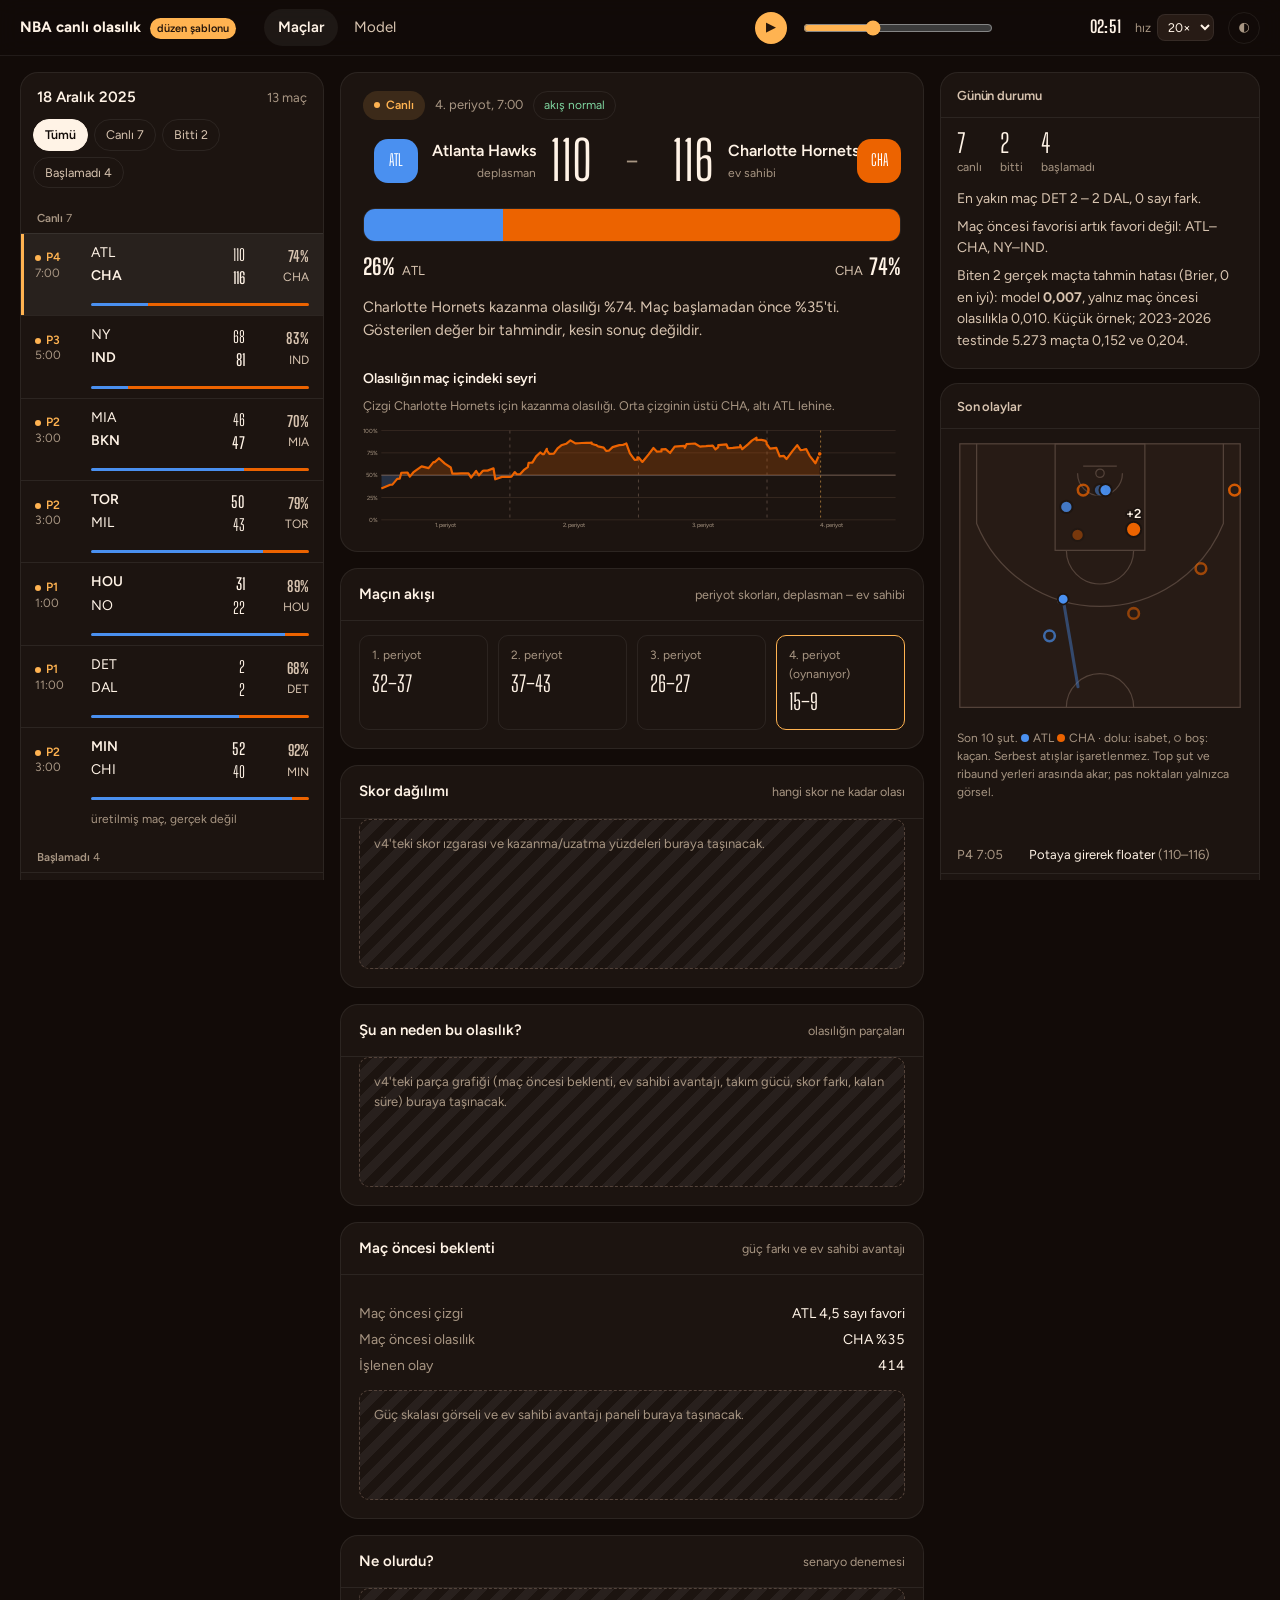
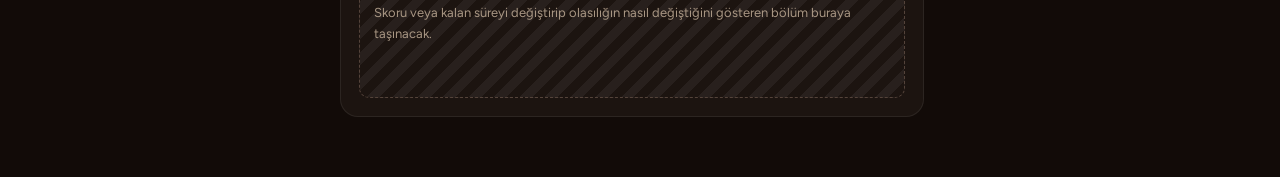
==== docs/index.html @ 5559c4ea "Initial commit: NBA live win probability" ====
<!doctype html>
<html lang="tr" data-theme="dark">
<head>
<meta charset="utf-8">
<meta name="viewport" content="width=device-width, initial-scale=1">
<title>NBA canlı kazanma olasılığı — demo</title>
<link rel="preconnect" href="https://fonts.googleapis.com">
<link rel="preconnect" href="https://fonts.gstatic.com" crossorigin>
<link href="https://fonts.googleapis.com/css2?family=Big+Shoulders+Display:wght@600;700;800&family=Figtree:wght@400;500;600;700&display=swap" rel="stylesheet">
<style>
:root{
  color-scheme:dark;
  --page:#120b08; --surface:#1c1410; --surface-2:#271b15; --raise:rgba(255,255,255,.055);
  --ink:#fff3e6; --ink-2:#d8c4b0; --muted:#a89683;
  --grid:#33261e; --axis:#54433a; --ring:rgba(255,179,81,.17); --line:rgba(255,255,255,.07);
  --home:#ec6300; --home-wash:rgba(236,99,0,.22); --away:#4a90f0; --away-wash:rgba(74,144,240,.22);
  --accent:#ffb351; --btn-ink:#24150b;
  --warn:#ffb351; --warn-wash:rgba(255,179,81,.14); --bad:#ff8a7a; --good:#7fd6a0;
  --r-s:10px; --r-m:18px;
  --sx-model:#199e70; --sx-base:#9085e9;   /* dogruluk grafikleri: model / yalniz mac oncesi (dogrulandi) */
  --f-body:"Figtree",system-ui,-apple-system,"Segoe UI",sans-serif;
  --f-num:"Big Shoulders Display","Barlow Semi Condensed","Arial Narrow",system-ui,sans-serif;
}
:root[data-theme="light"]{
  color-scheme:light;
  --page:#fff1e2; --surface:#ffffff; --surface-2:#fdf1e3; --raise:rgba(120,60,0,.055);
  --ink:#24150b; --ink-2:#5c4636; --muted:#78624f;
  --grid:#f1e0cd; --axis:#d6bfa8; --ring:rgba(120,60,0,.15); --line:rgba(80,40,0,.1);
  --home:#d95a00; --home-wash:rgba(217,90,0,.14); --away:#2a78d6; --away-wash:rgba(42,120,214,.14);
  --accent:#b84a00; --warn:#8a4b00; --warn-wash:rgba(184,74,0,.1); --bad:#b3261e; --good:#1f7a43;
  --sx-model:#1baf7a; --sx-base:#6250d6;
}
*{box-sizing:border-box}
body{margin:0;background:var(--page);color:var(--ink);font:400 15px/1.55 var(--f-body);-webkit-font-smoothing:antialiased}
h1,h2,h3{margin:0;font-weight:600;letter-spacing:-.01em}
button{font:inherit;color:inherit;background:none;border:0;cursor:pointer}
a{color:var(--accent)}
.num{font-family:var(--f-num);font-weight:700;letter-spacing:.01em;font-variant-numeric:tabular-nums}

/* ---------- üst şerit ---------- */
.top{position:sticky;top:0;z-index:40;display:flex;align-items:center;gap:22px;
  padding:0 20px;height:56px;background:color-mix(in srgb,var(--page) 88%,transparent);
  backdrop-filter:blur(10px);border-bottom:1px solid var(--line)}
.brand{display:flex;align-items:baseline;gap:9px;font-weight:600}
.brand b{font-weight:700}
.tag{font-size:11px;color:var(--btn-ink);background:var(--accent);padding:2px 7px;border-radius:999px;font-weight:600}
.nav{display:flex;gap:2px;margin-left:6px}
.nav button{padding:7px 14px;border-radius:999px;color:var(--ink-2)}
.nav button[aria-current="page"]{background:var(--raise);color:var(--ink);font-weight:600}
.top .right{margin-left:auto;display:flex;align-items:center;gap:14px;color:var(--muted);font-size:13px}
.iconbtn{width:32px;height:32px;border-radius:50%;display:grid;place-items:center;border:1px solid var(--line)}
.transport{gap:10px}
.playbtn{width:32px;height:32px;border-radius:50%;display:grid;place-items:center;background:var(--accent);color:var(--btn-ink);font-size:13px}
#scrub{width:190px;accent-color:var(--accent)}
#clock{font-size:17px;color:var(--ink);min-width:112px;text-align:right}
.spd{display:flex;align-items:center;gap:6px;font-size:12.5px}
.spd select{padding:4px 6px}
@media (max-width:1180px){#scrub{width:110px}}

/* ---------- sayfa yerleşimi ---------- */
.app{display:grid;grid-template-columns:304px minmax(0,1fr) 320px;gap:16px;
  max-width:1620px;margin:0 auto;padding:16px 20px 60px;align-items:start}
.rail,.rail-r{position:sticky;top:72px;max-height:calc(100vh - 92px);overflow:auto}
.panel{background:var(--surface);border:1px solid var(--line);border-radius:var(--r-m)}
.panel>h3{padding:13px 16px 11px;font-size:13px;color:var(--ink-2);border-bottom:1px solid var(--line);font-weight:600}

/* ---------- maç listesi ---------- */
.lhead{display:flex;align-items:center;justify-content:space-between;padding:13px 16px 10px}
.lhead .d{font-weight:600}
.lhead .n{font-size:13px;color:var(--muted)}
.filters{display:flex;gap:6px;padding:0 12px 11px;flex-wrap:wrap}
.filters button{font-size:12.5px;padding:5px 11px;border-radius:999px;border:1px solid var(--line);color:var(--ink-2)}
.filters button[aria-pressed="true"]{background:var(--ink);color:var(--page);border-color:var(--ink);font-weight:600}
.glab{padding:11px 16px 5px;font-size:11.5px;color:var(--muted);font-weight:600}
.mrow{display:grid;grid-template-columns:46px minmax(0,1fr) 54px;gap:10px;align-items:center;
  width:100%;text-align:left;padding:9px 14px;border-top:1px solid var(--line)}
.mrow:hover{background:var(--raise)}
.mrow[aria-current="true"]{background:var(--raise);box-shadow:inset 3px 0 0 var(--accent)}
.mrow .rowwarn{grid-column:2/4}
.mrow .when{font-size:12px;color:var(--muted);line-height:1.3}
.mrow .when .live{color:var(--warn);font-weight:600}
.mrow .tm{display:flex;justify-content:space-between;gap:8px;font-size:14px;line-height:1.45}
.mrow .tm span:last-child{font-family:var(--f-num);font-size:16px;color:var(--ink)}
.mrow .tm.lead{font-weight:600}
.mrow .tm.dim{color:var(--muted)}
.mrow .pr{text-align:right;font-size:12px;color:var(--ink-2)}
.mrow .pr .num{font-size:15px}
.minibar{grid-column:2/4;height:3px;border-radius:2px;overflow:hidden;margin-top:4px;display:flex}
.minibar i{display:block;height:100%}
.minibar .aa{background:var(--away)} .minibar .hh{background:var(--home)}
.dot{width:6px;height:6px;border-radius:50%;background:var(--warn);display:inline-block;margin-right:5px;
  animation:pulse 1.8s ease-in-out infinite}
@keyframes pulse{50%{opacity:.25}}
@media (prefers-reduced-motion:reduce){.dot{animation:none}}
.rowwarn{color:var(--warn);font-size:12px}
.mrow .syntag{grid-column:2/4;color:var(--muted);font-size:12px}

/* ---------- maç başlığı ---------- */
.hero{padding:18px 22px 22px}
.status{display:flex;align-items:center;gap:10px;font-size:13px;color:var(--muted);margin-bottom:14px;flex-wrap:wrap}
.chip{display:inline-flex;align-items:center;gap:6px;font-size:12px;padding:4px 10px;border-radius:999px;
  border:1px solid var(--line);color:var(--ink-2)}
.chip.live{border-color:transparent;background:var(--warn-wash);color:var(--warn);font-weight:600}
.chip.ok{color:var(--good)}
.chip.warn{border-color:transparent;background:var(--warn-wash);color:var(--warn);font-weight:600}
.score{display:flex;align-items:center;justify-content:center;gap:clamp(14px,3vw,34px);max-width:880px;margin:0 auto}
.team{display:flex;align-items:center;gap:14px;min-width:0;flex:1;justify-content:flex-end}
.team.h{flex-direction:row-reverse;justify-content:flex-end}
.team .nm{text-align:right}
.team.h .nm{text-align:left}
.badge{width:44px;height:44px;border-radius:14px;display:grid;place-items:center;flex:0 0 auto;
  font-family:var(--f-num);font-size:16px;color:#fff}
.team .nm{min-width:0}
.team .ab{font-weight:600;font-size:16px;white-space:nowrap}
.team .sub{font-size:12px;color:var(--muted)}
.pts{font-family:var(--f-num);font-size:54px;line-height:1}
.score .dash{font-family:var(--f-num);font-size:30px;color:var(--muted);line-height:1}

/* ---------- halat çekme ---------- */
.tug{margin-top:20px}
.tug .bar{height:34px;border-radius:12px;overflow:hidden;display:flex;border:1px solid var(--line)}
.tug .bar i{display:block;position:relative}
.tug .bar .hh{background:var(--home)}
.tug .bar .aa{background:var(--away)}
.tug .lab{display:flex;justify-content:space-between;margin-top:8px;font-size:13px;color:var(--ink-2)}
.tug .lab .num{font-size:22px;color:var(--ink);margin-right:6px}
.tug p{margin:12px 0 0;color:var(--ink-2);max-width:66ch}

/* ---------- grafik ---------- */
.chart{padding:4px 22px 20px}
.chart h3{font-size:14px;margin-bottom:6px}
.chart .cap{font-size:12.5px;color:var(--muted);margin:0 0 8px}
svg.curve{width:100%;height:auto;display:block}

/* ---------- bölümler ---------- */
.sec{margin-top:16px}
.sec>button{width:100%;display:flex;align-items:center;gap:10px;padding:14px 18px;text-align:left}
.sec>button .t{font-weight:600}
.sec>button .d{font-size:12.5px;color:var(--muted);margin-left:auto;text-align:right}
.sec .body{padding:0 18px 18px;border-top:1px solid var(--line);margin-top:0}
.stub{border:1px dashed var(--axis);border-radius:var(--r-s);padding:14px;color:var(--muted);font-size:13px;
  background:repeating-linear-gradient(135deg,transparent,transparent 9px,var(--raise) 9px,var(--raise) 18px)}
.pergrid{display:grid;grid-template-columns:repeat(auto-fit,minmax(92px,1fr));gap:10px;padding-top:14px}
.percard{border:1px solid var(--line);border-radius:var(--r-s);padding:10px 12px}
.percard.now{border-color:var(--warn)}
.percard .p{font-size:12px;color:var(--muted)}
.percard .s{font-family:var(--f-num);font-size:22px;margin-top:2px}
.kv{display:grid;grid-template-columns:auto 1fr;gap:4px 16px;padding-top:14px;font-size:14px}
.kv dt{color:var(--muted)}
.kv dd{margin:0;text-align:right;font-variant-numeric:tabular-nums}

/* ---------- sağ sütun ---------- */
.rail-r>*+*{margin-top:14px}
.sum{padding:12px 16px 16px;font-size:14px}
.sum .big{display:flex;gap:18px;margin-bottom:10px}
.sum .big div span{display:block;font-family:var(--f-num);font-size:26px;line-height:1}
.sum .big div em{font-style:normal;font-size:12px;color:var(--muted)}
.sum p{margin:6px 0 0;color:var(--ink-2)}
.feedlist{padding:6px 0 10px;font-size:13px}
/* saha: son sutlarin yeri */
.courtwrap{padding:12px 16px 2px}
.court{display:block;width:100%;height:auto}
.court .clines{fill:none;stroke:var(--axis);stroke-width:.22}
.court .cfloor{fill:var(--surface-2);stroke:var(--axis)}
.court .s-made{stroke:var(--surface);stroke-width:.35}
.court .s-miss{fill:none;stroke-width:.45}
.court .hit{fill:transparent;stroke:none}
.court .pulse{fill:none;stroke-width:.3;transform-box:fill-box;transform-origin:center;
  animation:courtPulse 1.4s ease-out 2}
@keyframes courtPulse{from{transform:scale(1);opacity:.9}to{transform:scale(3.2);opacity:0}}
@media (prefers-reduced-motion:reduce){.court .pulse{animation:none;opacity:0}}
.court .lastlab{font-size:2.3px;font-weight:600;fill:var(--ink);paint-order:stroke;stroke:var(--surface);stroke-width:.6}
.courtcap{font-size:12px;color:var(--muted);line-height:1.5;padding:6px 0 4px}
.court .btrail{fill:none;stroke-width:.55;stroke-linecap:round;stroke-linejoin:round}
.court .bshadow{fill:var(--ink)}
.court .ball{stroke:var(--surface);stroke-width:.32}
/* sut efekti: gun saatiyle degil gercek saatle 1,5 sn surer, her hizda gorunur */
.court .bhalo{opacity:0}
.court .fx-arc{fill:none;stroke-width:.42;stroke-dasharray:1 .7;stroke-linecap:round;animation:fxFade 1.5s ease-out forwards}
.court .fx-burst,.court .fx-rim{fill:none;stroke-width:.5;transform-box:fill-box;transform-origin:center;animation:fxBurst .75s ease-out forwards}
.court .fx-lab{font-size:2.4px;font-weight:700;fill:var(--ink);paint-order:stroke;stroke:var(--surface);stroke-width:.7;
  animation:fxFade 1.5s ease-out forwards}
@keyframes fxBurst{from{transform:scale(.6);opacity:1}to{transform:scale(3.4);opacity:0}}
@keyframes fxFade{0%,60%{opacity:1}100%{opacity:0}}
@media (prefers-reduced-motion:reduce){.court .fx-burst,.court .fx-rim{animation:none;opacity:0}.court .fx-arc,.court .fx-lab{animation:none}}
.tug .bar i,.minibar i{transition:width .35s ease}
@media (prefers-reduced-motion:reduce){.tug .bar i,.minibar i{transition:none}}
.courtcap .sw{display:inline-block;width:8px;height:8px;border-radius:50%;margin:0 4px 0 0;vertical-align:0}
.courtcap .sw.o{background:transparent;border:1.5px solid var(--muted);width:7px;height:7px}
.feedlist li{display:grid;grid-template-columns:62px 1fr;gap:10px;padding:7px 16px;list-style:none;border-top:1px solid var(--line)}
.feedlist li:first-child{border-top:0}
.feedlist .t{color:var(--muted);font-variant-numeric:tabular-nums}
.datapanel{padding:12px 16px 16px;font-size:13.5px;color:var(--ink-2)}
.datapanel .st{display:flex;align-items:center;gap:8px;font-size:14px;color:var(--ink);margin-bottom:8px}
.datapanel .st i{width:8px;height:8px;border-radius:50%;background:var(--good)}
.datapanel.warn .st i{background:var(--warn)}
.datapanel small{display:block;margin-top:10px;color:var(--muted)}
.linkbtn{color:var(--accent);text-decoration:underline;text-underline-offset:3px;font-size:13px}

/* ---------- model görünümü ---------- */
.model{max-width:980px;margin:0 auto;padding:22px 20px 70px}
.model h1{font-size:26px}
.model .lead{color:var(--ink-2);max-width:72ch;margin:8px 0 22px}
.tiles{display:grid;grid-template-columns:repeat(auto-fit,minmax(170px,1fr));gap:12px}
.tile{background:var(--surface);border:1px solid var(--line);border-radius:var(--r-m);padding:14px 16px}
.tile .v{font-family:var(--f-num);font-size:30px;line-height:1}
.tile .k{font-size:12.5px;color:var(--muted);margin-top:4px}
.model section{margin-top:26px}
.model section>h2{font-size:17px;margin-bottom:4px}
.model section>p{color:var(--ink-2);margin:0 0 12px;max-width:72ch}
table.t{width:100%;border-collapse:collapse;font-size:14px}
table.t th,table.t td{padding:9px 10px;border-bottom:1px solid var(--line);text-align:right;font-variant-numeric:tabular-nums}
table.t th:first-child,table.t td:first-child{text-align:left}
table.t th{color:var(--muted);font-weight:600;font-size:12.5px}
ul.rules{margin:0;padding-left:20px;color:var(--ink-2);font-size:14px}
ul.rules li{margin:5px 0}
select{background:var(--surface-2);color:var(--ink);border:1px solid var(--line);border-radius:8px;padding:7px 10px;font:inherit}
.note{font-size:13px;color:var(--muted);margin-top:10px}
/* dogruluk grafikleri */
.chartbox{position:relative;background:var(--surface);border:1px solid var(--line);border-radius:var(--r-m);padding:14px 16px 8px}
.chartbox svg{display:block;width:100%;height:auto;max-width:var(--cw,600px)}
#calChart{--cw:500px;max-width:534px} #timeChart{--cw:640px;max-width:674px}
.chartbox .lg{display:flex;gap:16px;flex-wrap:wrap;font-size:13px;color:var(--ink-2);margin:0 0 6px}
.chartbox .lg i{display:inline-block;width:16px;height:0;border-top:2.5px solid;vertical-align:4px;margin-right:6px}
.chartbox .lg i.d{border-top-style:dashed}
.chartbox text{font-family:var(--f-body)}
.vtip{position:absolute;pointer-events:none;background:var(--surface-2);border:1px solid var(--line);border-radius:8px;
  padding:6px 9px;font-size:12px;line-height:1.45;color:var(--ink);white-space:nowrap;transform:translate(-50%,calc(-100% - 10px));
  box-shadow:0 4px 14px rgba(0,0,0,.18);z-index:5}
.vtip b{font-weight:600}
.hidden{display:none!important}
@media (max-width:1180px){
  .app{grid-template-columns:1fr}
  .rail,.rail-r{position:static;max-height:none}
  .pts{font-size:44px}
}
</style>
</head>
<body>

<header class="top">
  <div class="brand"><b>NBA canlı olasılık</b><span class="tag">düzen şablonu</span></div>
  <nav class="nav">
    <button id="navM" aria-current="page">Maçlar</button>
    <button id="navD">Model</button>
  </nav>
  <div class="right transport">
    <button class="playbtn" id="play" title="Oynat / duraklat">▶</button>
    <input type="range" id="scrub" aria-label="Gün içinde ilerle">
    <span id="clock" class="num"></span>
    <label class="spd">hız
      <select id="speed">
        <option value="1">1×</option>
        <option value="5">5×</option>
        <option value="10">10×</option>
        <option value="20" selected>20×</option>
        <option value="50">50×</option>
        <option value="60">60×</option>
      </select>
    </label>
    <button class="iconbtn" id="theme" title="Açık / koyu">◐</button>
  </div>
</header>

<!-- ============ MAÇLAR ============ -->
<div class="app" id="viewMatches">
  <!-- sol: maç listesi -->
  <div class="rail">
    <div class="panel">
      <div class="lhead"><span class="d">18 Aralık 2025</span><span class="n" id="cnt"></span></div>
      <div class="filters" id="filters">
        <button data-f="all" aria-pressed="true">Tümü</button>
        <button data-f="live" aria-pressed="false">Canlı</button>
        <button data-f="final" aria-pressed="false">Bitti</button>
        <button data-f="pre" aria-pressed="false">Başlamadı</button>
      </div>
      <div id="list"></div>
    </div>
  </div>

  <!-- orta: maç -->
  <div>
    <div class="panel">
      <div class="hero">
        <div class="status" id="st"></div>
        <div class="score" id="sc"></div>
        <div class="tug">
          <div class="bar"><i class="aa" id="barA"></i><i class="hh" id="barH"></i></div>
          <div class="lab"><span id="labA"></span><span id="labH"></span></div>
          <p id="tugTxt"></p>
        </div>
      </div>
      <div class="chart">
        <h3>Olasılığın maç içindeki seyri</h3>
        <p class="cap" id="curveCap"></p>
        <div id="curveWrap"></div>
      </div>
    </div>

    <div class="panel sec">
      <button><span class="t">Maçın akışı</span><span class="d">periyot skorları, deplasman – ev sahibi</span></button>
      <div class="body"><div class="pergrid" id="per"></div></div>
    </div>

    <div class="panel sec">
      <button><span class="t">Skor dağılımı</span><span class="d">hangi skor ne kadar olası</span></button>
      <div class="body"><div class="stub" style="height:150px">v4'teki skor ızgarası ve kazanma/uzatma yüzdeleri buraya taşınacak.</div></div>
    </div>

    <div class="panel sec">
      <button><span class="t">Şu an neden bu olasılık?</span><span class="d">olasılığın parçaları</span></button>
      <div class="body"><div class="stub" style="height:130px">v4'teki parça grafiği (maç öncesi beklenti, ev sahibi avantajı, takım gücü, skor farkı, kalan süre) buraya taşınacak.</div></div>
    </div>

    <div class="panel sec">
      <button><span class="t">Maç öncesi beklenti</span><span class="d">güç farkı ve ev sahibi avantajı</span></button>
      <div class="body">
        <dl class="kv" id="pre"></dl>
        <div class="stub" style="height:110px;margin-top:14px">Güç skalası görseli ve ev sahibi avantajı paneli buraya taşınacak.</div>
      </div>
    </div>

    <div class="panel sec">
      <button><span class="t">Ne olurdu?</span><span class="d">senaryo denemesi</span></button>
      <div class="body"><div class="stub" style="height:110px">Skoru veya kalan süreyi değiştirip olasılığın nasıl değiştiğini gösteren bölüm buraya taşınacak.</div></div>
    </div>
  </div>

  <!-- sağ: yardımcı paneller -->
  <div class="rail-r">
    <div class="panel"><h3>Günün durumu</h3><div class="sum" id="sum"></div></div>
    <div class="panel"><h3>Son olaylar</h3>
      <div class="courtwrap">
        <svg id="court" class="court" viewBox="-0.5 -5.75 51 48.25" role="img" aria-label="Pozisyon akışı ve son şutların sahadaki yerleri">
          <g class="clines">
            <rect class="cfloor" x="0" y="-5.25" width="50" height="47"/>
            <rect x="17" y="-5.25" width="16" height="19"/>
            <path d="M19 13.75 A6 6 0 0 0 31 13.75"/>
            <path d="M21 0 A4 4 0 0 0 29 0"/>
            <path d="M3 -5.25 L3 8.95 A23.75 23.75 0 0 0 47 8.95 L47 -5.25"/>
            <path d="M19 41.75 A6 6 0 0 1 31 41.75"/>
            <line x1="22" y1="-1.25" x2="28" y2="-1.25"/>
            <circle cx="25" cy="0" r="0.75"/>
          </g>
          <g id="shots"></g>
          <g id="shotFx"></g>
          <polyline id="ballTrail" class="btrail" points=""/>
          <ellipse id="ballShadow" class="bshadow" rx="1.05" ry="0.55" cx="-9" cy="-9"/>
          <circle id="ballHalo" class="bhalo" r="2" cx="-9" cy="-9"/>
          <circle id="ball" class="ball" r="1" cx="-9" cy="-9"/>
        </svg>
        <p class="courtcap" id="courtCap"></p>
      </div>
      <ul class="feedlist" id="feed"></ul></div>
    <div class="panel"><h3>Veri durumu</h3><div class="datapanel" id="data"></div></div>
  </div>
</div>

<!-- ============ MODEL ============ -->
<div class="model hidden" id="viewModel">
  <h1>Model ne kadar güvenilir?</h1>
  <p class="lead">Buradaki sayılar modelin hiç görmediği maçlardan geliyor: model 2013-2022 dosya yıllarıyla eğitildi,
     ölçümler 2023-2026 maçlarında yapıldı. Maç ekranında bu sayılar yer almaz; orada yalnızca veri akışında bir sorun
     olduğunda uyarı rozeti çıkar.</p>
  <div class="tiles">
    <div class="tile"><div class="v">0,1519</div><div class="k">Brier hatası (0 en iyi)</div></div>
    <div class="tile"><div class="v">0,4557</div><div class="k">Log kayıp</div></div>
    <div class="tile"><div class="v">254.328</div><div class="k">Test anı</div></div>
    <div class="tile"><div class="v">0,2467</div><div class="k">Hep %50 deseydik Brier</div></div>
  </div>

  <section>
    <h2>Kalibrasyon</h2>
    <p>Model %70 dediğinde gerçekten yüzde yetmiş kazanıyor mu sorusunun cevabı.</p>
    <div class="chartbox" id="calChart"></div>
    <p class="note">Her nokta, modelin benzer olasılık verdiği test anlarının bir grubu (10 grup). Nokta kesikli çizginin
       üstündeyse ev sahibi tahminden sık kazanmış, altındaysa seyrek. Örnek: modelin %85 civarı dediği
       30.310 anda ev sahibi %82 oranında kazandı. Kaynak: results/baseline_report.txt, test 2023-2026.</p>
  </section>

  <section>
    <h2>Maç ilerledikçe hata</h2>
    <p>Brier hatası (0 en iyi) maçın hangi bölümünde ölçüldüğüne göre. Karşılaştırma: yalnızca maç öncesi çizgiyi bilen model.</p>
    <div class="chartbox" id="timeChart"></div>
    <p class="note">İlk çeyrekte model (0,198) maç öncesi çizgiye (0,204) yakın; skor ve süre
       biriktikçe hata düşüyor, son 5 dakikada 0,069. Uzatma ayrı gösterildi (1.243 an).
       Kaynak: results/baseline_report.txt, test 2023-2026.</p>
  </section>

  <section>
    <h2>Maç türüne göre hata</h2>
    <p>Model tüm maç türleriyle birlikte eğitildi; playoff ve play-in için ayrı ayar yok.</p>
    <table class="t">
      <thead><tr><th>Tür</th><th>Maç</th><th>An</th><th>Brier</th><th>%95 aralık</th><th>Log kayıp</th></tr></thead>
      <tbody>
        <tr><td>Normal sezon</td><td>4.914</td><td>237.013</td><td>0,1499</td><td>0,1456 – 0,1542</td><td>0,4504</td></tr>
        <tr><td>Playoff</td><td>335</td><td>16.151</td><td>0,1693</td><td>0,1511 – 0,1892</td><td>0,5040</td></tr>
        <tr><td>Play-in</td><td>24</td><td>1.164</td><td>0,1691</td><td>0,1060 – 0,2352</td><td>0,5058</td></tr>
      </tbody>
    </table>
    <p class="note">Playoff ile normal sezon arasındaki Brier farkı +0,0194, %95 aralık [−0,0004, +0,0386].
       Aralık sıfırı içerdiği için fark bu veriyle ayırt edilemiyor. Play-in satırı 24 maça dayanıyor, yalnızca bilgi amaçlı.</p>
  </section>

  <section>
    <h2>Veri akışı kontrolleri</h2>
    <p>Gelen her olay bu kurallardan geçer. Model yalnızca kabul edilen son duruma göre olasılık hesaplar.</p>
    <ul class="rules">
      <li>Skor, periyot veya süre alanı boşsa olay atlanır.</li>
      <li>Sıra numarası geriye giderse olay tekrar sayılıp atlanır; araya boşluk girerse kaç olayın eksik olduğu bildirilir.</li>
      <li>Oyun saati geri giderse olay atlanır.</li>
      <li>Skor gerilerse önceki skor korunur ve uyarı verilir.</li>
      <li>Periyot birden fazla atlarsa ya da iki olay arasında 120 saniyeden uzun oyun süresi geçerse uyarı verilir.</li>
      <li>Gerçek saatle 30 saniye yeni olay gelmezse veri bayat sayılır.</li>
      <li>Maç öncesi çizgi yoksa iki takım denk kabul edilir ve bu bildirilir.</li>
    </ul>
    <div style="margin-top:14px;display:flex;align-items:center;gap:12px;flex-wrap:wrap">
      <label>Akış testi
        <select id="feedMode">
          <option value="normal">normal akış</option>
          <option value="drop">olayların %30'u eksik</option>
          <option value="delay">40 saniye gecikme</option>
        </select>
      </label>
      <span class="note" style="margin:0">Seçilen test maç ekranındaki rozeti ve bu bölümdeki uyarı listesini besler.</span>
    </div>
    <div class="stub" style="height:120px;margin-top:14px">v4'teki sayaçlar (kabul edilen, atlanan, ulaşmayan olay, veri yaşı) ve son uyarılar listesi buraya taşınacak.</div>
  </section>

  <section>
    <h2>Model sağlığı</h2>
    <p>Katman 4'te eklenecek: kalibrasyonun zaman içinde kayıp kaymadığını gösteren panel.</p>
    <div class="stub" style="height:90px">Henüz yapılmadı.</div>
  </section>

  <section>
    <h2>Veri kaynağı</h2>
    <p>Maç verisi: <a href="https://github.com/sportsdataverse/hoopR-nba-data">sportsdataverse/hoopR-nba-data</a>
      (<a href="https://creativecommons.org/licenses/by/4.0/">CC BY 4.0</a>; kaynak deponun belirttiğine göre ESPN play-by-play verisi).
      Veri bu projede temizlendi (skor, süre ve geçerlilik düzeltmeleri); olasılıklar projenin kendi modelinden.
      Üretilmiş maç gerçek değildir.</p>
  </section>
</div>

<script>
const DAY={"date":"2025-12-18","types":["Jumpball","Driving Floating Jump Shot","Defensive Rebound","Layup Driving Reverse","Bad Pass\nTurnover","Jump Shot","Driving Layup Shot","Driving Finger Roll Layup","Running Jump Shot","Full Timeout","Shooting Foul","Free Throw - 1 of 2","Free Throw - 2 of 2","Step Back Jump Shot","Offensive Rebound","Personal Foul","Hook Driving Bank","Fade Away Jump Shot","Free Throw - 1 of 1","Out of Bounds - Lost Ball Turnover","Substitution","Turnaround Jump Shot","Kicked Ball","Running Finger Roll Layup","Defensive Goaltending","Pullup Jump Shot","Lost Ball Turnover","Out of Bounds - Bad Pass Turnover","Layup Shot","Driving Dunk Shot","Turnaround Hook Shot","Cutting Layup Shot","Cutting Dunk Shot","Layup Running Reverse","Running Layup Shot","Heave Jump Shot","End Period","Offensive Foul","Offensive Foul Turnover","Alley Oop Dunk Shot","Running Alley Oop Layup Shot","Tip Shot","Running Dunk Shot","Shot Clock Turnover","Turnaround Fade Away Jump Shot","Pullup Bank Jump Shot","Dunk Shot","Traveling","Free Throw - 1 of 3","Free Throw - 2 of 3","Free Throw - 3 of 3","Hook Shot Bank","Back Court Turnover","Running Pullup Jump Shot","Floating Jump Shot","Fade Away Bank Jump Shot","Coach's Challenge (Stands)","Loose Ball Foul","Turnaround Fadeaway Bank Jump Shot","Coach's Challenge (Overturned)","End Game","Turnaround Bank Jump Shot","Driving Hook Shot","Finger Roll Layup","Driving Floating Bank Jump Shot","Ref-Initiated Review (Supported)","Tip Dunk Shot","Offensive Goaltending Turnover","Hook Shot","Layup Shot Putback","Delay of Game","Technical Foul","Free Throw - Technical","Alley Oop Layup Shot","Running Alley Oop Dunk Shot","Driving Jump Shot Bank","Coach's Challenge (Supported)","Offensive Charge","Personal Take Foul","Coach's Challenge (replaycenter)","Putback Dunk Shot","Ref-Initiated Review (Stands)","Out of Bounds - Step Turnover","Flagrant Foul Type 1","Ref-Initiated Review (Overturned)","Free Throw - Flagrant 1 of 2","Free Throw - Flagrant 2 of 2","Jump Shot Bank","Palming Turnover","Cutting Finger Roll Layup Shot","Challenge","Reverse Layup Shot","Ejection","Step Back Bank Jump Shot","Running Reverse Dunk Shot","8-Second Turnover","Defensive 3-Seconds Technical","3-Second Turnover","Double Dribble Turnover","Start of period","Jump ball","Made 3-pt shot","Shooting foul","Free throw 1 of 1 (and-one) missed","Defensive rebound","Missed shot","Made 2-pt shot","Turnover","Offensive rebound","Free throw 1 of 1 (and-one) made","Free throw 1 of 2 made","Free throw 2 of 2 made","Free throw 1 of 2 missed","End of period","Free throw 2 of 2 missed","End of game"],"dayStart":7200,"dayEnd":15780,"games":[{"id":401810224,"home":"OKC","away":"LAC","sh":[[1,30.0,6.0,1,0,0],[3,24.0,-1.0,0,1,2],[5,36.0,11.0,0,1,2],[6,26.0,2.0,1,1,2],[7,42.0,18.0,0,1,3],[8,23.0,2.0,1,0,0],[10,48.0,3.0,0,1,3],[16,36.0,24.0,0,0,0],[18,10.0,21.0,1,0,0],[20,2.0,10.0,1,0,0],[22,24.0,27.0,1,1,3],[23,29.0,8.0,0,1,2],[25,19.0,3.0,1,0,0],[27,24.0,27.0,1,1,3],[28,20.0,0.0,0,1,2],[29,22.0,2.0,1,0,0],[31,10.0,22.0,0,0,0],[33,21.0,2.0,1,0,0],[35,8.0,19.0,0,0,0],[37,24.0,9.0,1,1,2],[41,2.0,-1.0,1,1,3],[43,17.0,16.0,0,1,2],[45,9.0,19.0,1,0,0],[47,26.0,0.0,0,1,2],[49,17.0,16.0,1,0,0],[55,25.0,1.0,0,1,2],[56,48.0,6.0,1,0,0],[59,25.0,1.0,0,1,2],[60,2.0,3.0,1,0,0],[62,37.0,-2.0,0,1,2],[63,8.0,20.0,1,0,0],[67,2.0,-1.0,0,0,0],[70,2.0,11.0,1,0,0],[72,24.0,-1.0,0,1,2],[74,25.0,2.0,1,1,2],[75,28.0,1.0,0,0,0],[77,27.0,-1.0,1,1,2],[82,27.0,1.0,1,0,0],[85,48.0,-1.0,1,1,3],[87,19.0,0.0,1,1,2],[91,30.0,4.0,0,0,0],[94,23.0,2.0,1,0,0],[97,26.0,2.0,1,0,0],[106,47.0,13.0,0,0,0],[108,24.0,6.0,0,0,0],[110,30.0,16.0,1,0,0],[112,24.0,28.0,0,1,3],[114,3.0,-3.0,0,1,3],[115,26.0,2.0,1,1,2],[116,45.0,57.0,0,0,0],[124,26.0,2.0,1,1,2],[125,18.0,25.0,0,0,0],[127,41.0,21.0,1,0,0],[131,25.0,2.0,1,1,2],[133,2.0,1.0,0,1,3],[134,38.0,22.0,1,0,0],[137,26.0,1.0,1,1,2],[143,39.0,22.0,1,0,0],[145,43.0,18.0,0,0,0],[147,36.0,24.0,1,1,3],[148,24.0,26.0,0,1,3],[149,18.0,4.0,1,0,0],[151,23.0,2.0,1,1,2],[153,25.0,2.0,1,1,2],[155,12.0,22.0,0,0,0],[157,3.0,16.0,1,1,3],[158,39.0,23.0,0,0,0],[160,5.0,16.0,0,0,0],[167,25.0,4.0,1,0,0],[169,26.0,1.0,0,0,0],[171,26.0,25.0,0,1,3],[172,21.0,8.0,1,1,2],[173,29.0,26.0,0,0,0],[175,24.0,1.0,1,1,2],[176,25.0,27.0,0,0,0],[178,24.0,1.0,1,1,2],[186,48.0,-1.0,1,0,0],[188,1.0,-2.0,0,0,0],[190,32.0,4.0,1,1,2],[191,39.0,-2.0,0,1,2],[192,26.0,1.0,1,1,2],[193,41.0,3.0,0,1,2],[194,26.0,1.0,1,1,2],[195,29.0,3.0,0,0,0],[201,25.0,2.0,0,0,0],[207,28.0,3.0,1,0,0],[209,27.0,2.0,0,0,0],[211,18.0,0.0,1,1,2],[212,40.0,22.0,0,0,0],[214,34.0,26.0,1,0,0],[216,41.0,20.0,0,0,0],[218,2.0,0.0,1,0,0],[220,30.0,14.0,0,1,2],[221,4.0,16.0,1,1,3],[229,26.0,1.0,0,1,2],[230,44.0,4.0,1,0,0],[237,6.0,3.0,0,1,2],[238,29.0,1.0,1,1,2],[239,18.0,26.0,0,1,3],[240,36.0,1.0,1,1,2],[243,24.0,13.0,1,0,0],[245,31.0,9.0,0,0,0],[250,26.0,0.0,1,1,2],[256,30.0,6.0,0,1,2],[257,25.0,10.0,1,0,0],[265,26.0,16.0,0,1,2],[266,4.0,12.0,1,0,0],[269,23.0,1.0,0,0,0],[271,26.0,1.0,0,0,0],[273,30.0,4.0,1,0,0],[276,29.0,26.0,1,0,0],[278,25.0,2.0,0,1,2],[279,28.0,0.0,1,0,0],[281,48.0,3.0,0,0,0],[283,25.0,0.0,1,1,2],[288,48.0,-2.0,0,0,0],[290,3.0,-1.0,1,1,3],[291,32.0,5.0,0,1,2],[292,13.0,22.0,1,1,3],[296,26.0,1.0,0,1,2],[297,24.0,5.0,1,0,0],[299,26.0,1.0,0,1,2],[303,41.0,25.0,1,1,3],[305,24.0,0.0,1,1,2],[309,26.0,0.0,1,1,2],[311,26.0,-1.0,1,1,2],[315,24.0,2.0,0,0,0],[317,29.0,14.0,1,1,2],[319,38.0,23.0,1,0,0],[322,24.0,-1.0,1,1,2],[323,33.0,4.0,0,0,0],[325,25.0,0.0,0,1,2],[326,27.0,1.0,1,0,0],[328,25.0,0.0,1,1,2],[330,41.0,23.0,0,0,0],[332,25.0,0.0,1,1,2],[333,31.0,14.0,0,0,0],[335,46.0,15.0,1,0,0],[341,2.0,-1.0,1,0,0],[343,9.0,20.0,1,1,3],[351,30.0,27.0,1,0,0],[363,25.0,0.0,1,1,2],[364,30.0,2.0,0,1,2],[365,31.0,1.0,1,0,0],[368,25.0,0.0,1,1,2],[369,21.0,1.0,0,0,0],[371,23.0,-1.0,1,0,0],[373,6.0,18.0,0,0,0],[375,3.0,11.0,1,1,3],[376,1.0,2.0,0,0,0],[378,27.0,1.0,1,0,0],[380,26.0,1.0,0,1,2],[382,19.0,8.0,1,0,0],[385,29.0,13.0,1,0,0],[387,48.0,-1.0,0,1,3],[389,29.0,3.0,1,1,2],[390,47.0,9.0,0,0,0],[395,23.0,2.0,0,0,0],[397,41.0,20.0,1,0,0],[399,25.0,0.0,1,0,0],[404,23.0,1.0,0,1,2],[405,24.0,-1.0,1,0,0],[409,23.0,0.0,1,1,2],[411,32.0,15.0,0,0,0],[414,17.0,4.0,0,0,0],[416,23.0,2.0,1,0,0],[418,22.0,5.0,0,1,2],[419,2.0,-2.0,1,0,0],[429,38.0,1.0,0,1,2],[430,29.0,13.0,1,1,2],[431,39.0,21.0,0,1,3],[435,21.0,3.0,1,0,0],[439,40.0,22.0,0,0,0],[441,36.0,15.0,1,0,0],[447,40.0,22.0,1,0,0],[450,48.0,2.0,1,0,0],[458,2.0,0.0,1,1,3],[460,25.0,0.0,1,1,2]],"tip":7200,"dur":2880,"sp":17.0,"pre":0.91,"np":4,"ot":0,"ev":[[0,0.91,0,0,1,"12:00",0,1,6],[21,0.91,0,0,1,"11:39",1,1,1],[24,0.91,0,0,1,"11:36",2,0,4],[30,0.894,0,2,1,"11:30",3,0,1],[53,0.894,0,2,1,"11:07",4,1,5],[56,0.876,0,4,1,"11:04",5,0,1],[72,0.894,2,4,1,"10:48",6,1,1],[94,0.865,2,7,1,"10:26",5,0,1],[105,0.865,2,7,1,"10:15",7,1,1],[107,0.865,2,7,1,"10:13",2,0,4],[112,0.83,2,10,1,"10:08",8,0,1],[112,0.83,2,10,1,"10:08",9,1,0],[125,0.83,2,10,1,"9:55",10,0,0],[125,0.842,3,10,1,"9:55",11,1,2],[125,0.842,3,10,1,"9:55",12,1,2],[127,0.842,3,10,1,"9:53",2,0,4],[143,0.841,3,10,1,"9:37",5,0,1],[145,0.841,3,10,1,"9:35",2,1,4],[149,0.841,3,10,1,"9:31",13,1,1],[153,0.841,3,10,1,"9:27",14,1,3],[155,0.841,3,10,1,"9:25",5,1,1],[158,0.841,3,10,1,"9:22",14,1,3],[164,0.874,6,10,1,"9:16",5,1,1],[185,0.852,6,12,1,"8:55",1,0,1],[195,0.851,6,12,1,"8:45",15,0,0],[203,0.851,6,12,1,"8:37",6,1,1],[206,0.851,6,12,1,"8:34",14,1,3],[208,0.882,9,12,1,"8:32",5,1,1],[223,0.862,9,14,1,"8:17",16,0,1],[234,0.861,9,14,1,"8:06",7,1,1],[235,0.861,9,14,1,"8:05",2,0,4],[241,0.861,9,14,1,"7:59",5,0,1],[243,0.861,9,14,1,"7:57",2,1,4],[252,0.861,9,14,1,"7:48",6,1,1],[254,0.861,9,14,1,"7:46",2,0,4],[258,0.86,9,14,1,"7:42",8,0,1],[261,0.86,9,14,1,"7:39",2,1,4],[273,0.881,11,14,1,"7:27",17,1,1],[273,0.881,11,14,1,"7:27",10,0,0],[273,0.89,12,14,1,"7:27",18,1,2],[291,0.89,12,14,1,"7:09",19,0,5],[299,0.914,15,14,1,"7:01",5,1,1],[312,0.914,15,14,1,"6:48",20,0,0],[325,0.898,15,16,1,"6:35",21,0,1],[335,0.898,15,16,1,"6:25",22,0,0],[344,0.898,15,16,1,"6:16",13,1,1],[346,0.898,15,16,1,"6:14",2,0,4],[348,0.879,15,18,1,"6:12",23,0,1],[348,0.879,15,18,1,"6:12",24,1,0],[359,0.879,15,18,1,"6:01",25,1,1],[362,0.879,15,18,1,"5:58",2,0,4],[384,0.878,15,18,1,"5:36",26,0,5],[384,0.878,15,18,1,"5:36",27,1,5],[384,0.878,15,18,1,"5:36",20,1,0],[384,0.878,15,18,1,"5:36",20,1,0],[391,0.856,15,20,1,"5:29",28,0,1],[406,0.856,15,20,1,"5:14",13,1,1],[408,0.856,15,20,1,"5:12",2,0,4],[408,0.856,15,20,1,"5:12",20,1,0],[422,0.83,15,22,1,"4:58",29,0,1],[436,0.829,15,22,1,"4:44",5,1,1],[439,0.829,15,22,1,"4:41",2,0,4],[447,0.8,15,24,1,"4:33",30,0,1],[459,0.799,15,24,1,"4:21",5,1,1],[461,0.799,15,24,1,"4:19",2,0,4],[461,0.799,15,24,1,"4:19",20,1,0],[461,0.799,15,24,1,"4:19",20,0,0],[477,0.798,15,24,1,"4:03",5,0,1],[482,0.798,15,24,1,"3:58",2,1,4],[487,0.798,15,24,1,"3:53",20,0,0],[498,0.797,15,24,1,"3:42",5,1,1],[501,0.797,15,24,1,"3:39",2,0,4],[517,0.762,15,26,1,"3:23",31,0,1],[517,0.762,15,26,1,"3:23",9,1,0],[527,0.795,17,26,1,"3:13",32,1,1],[546,0.794,17,26,1,"2:54",6,0,1],[549,0.794,17,26,1,"2:51",2,1,4],[552,0.824,19,26,1,"2:48",6,1,1],[552,0.824,19,26,1,"2:48",10,0,0],[552,0.824,19,26,1,"2:48",20,0,0],[552,0.824,19,26,1,"2:48",18,1,2],[554,0.823,19,26,1,"2:46",14,1,3],[558,0.823,19,26,1,"2:42",32,1,1],[561,0.823,19,26,1,"2:39",2,0,4],[562,0.823,19,26,1,"2:38",19,0,5],[570,0.862,22,26,1,"2:30",5,1,1],[590,0.861,22,26,1,"2:10",27,0,5],[597,0.883,24,26,1,"2:03",6,1,1],[597,0.883,24,26,1,"2:03",10,0,0],[597,0.883,24,26,1,"2:03",9,0,0],[597,0.892,25,26,1,"2:03",18,1,2],[610,0.892,25,26,1,"1:50",6,0,1],[612,0.892,25,26,1,"1:48",14,0,3],[612,0.892,25,26,1,"1:48",26,0,5],[617,0.892,25,26,1,"1:43",33,1,1],[619,0.892,25,26,1,"1:41",2,0,4],[625,0.892,25,26,1,"1:35",26,0,5],[628,0.892,25,26,1,"1:32",34,1,1],[630,0.892,25,26,1,"1:30",2,0,4],[640,0.891,25,26,1,"1:20",20,0,0],[640,0.891,25,26,1,"1:20",20,1,0],[640,0.891,25,26,1,"1:20",20,0,0],[647,0.891,25,26,1,"1:13",10,1,0],[647,0.881,25,27,1,"1:13",11,0,2],[647,0.881,25,27,1,"1:13",12,0,2],[650,0.881,25,27,1,"1:10",14,0,3],[653,0.881,25,27,1,"1:07",5,0,1],[657,0.881,25,27,1,"1:03",14,0,3],[661,0.881,25,27,1,"0:58.2",30,0,1],[663,0.881,25,27,1,"0:56.8",2,1,4],[669,0.881,25,27,1,"0:50.7",25,1,1],[672,0.88,25,27,1,"0:47.9",2,0,4],[681,0.845,25,30,1,"0:38.2",25,0,1],[691,0.844,25,30,1,"0:28.6",4,1,5],[707,0.799,25,33,1,"0:12.4",5,0,1],[718,0.829,27,33,1,"0:1.9",6,1,1],[719,0.829,27,33,1,"0:0.3",35,0,1],[719,0.829,27,33,1,"0:0.1",14,0,3],[720,0.829,27,33,1,"0:0.0",36,-1,7],[720,0.829,27,33,2,"12:00",20,1,0],[720,0.829,27,33,2,"12:00",20,1,0],[733,0.828,27,33,2,"11:47",10,1,0],[733,0.813,27,34,2,"11:47",11,0,2],[733,0.797,27,35,2,"11:47",12,0,2],[753,0.827,29,35,2,"11:27",31,1,1],[767,0.826,29,35,2,"11:13",5,0,1],[772,0.826,29,35,2,"11:08",2,1,4],[777,0.826,29,35,2,"11:03",8,1,1],[781,0.826,29,35,2,"10:59",2,0,4],[786,0.825,29,35,2,"10:54",37,0,0],[786,0.825,29,35,2,"10:54",38,0,5],[798,0.853,31,35,2,"10:42",39,1,1],[811,0.852,31,35,2,"10:29",15,1,0],[820,0.808,31,38,2,"10:20",5,0,1],[837,0.807,31,38,2,"10:03",13,1,1],[840,0.806,31,38,2,"10:00",2,0,4],[851,0.806,31,38,2,"9:49",4,0,5],[855,0.836,33,38,2,"9:45",40,1,1],[871,0.835,33,38,2,"9:29",37,0,0],[871,0.835,33,38,2,"9:29",38,0,5],[871,0.835,33,38,2,"9:29",20,1,0],[871,0.835,33,38,2,"9:29",20,0,0],[871,0.835,33,38,2,"9:29",20,0,0],[880,0.835,33,38,2,"9:20",5,1,1],[884,0.835,33,38,2,"9:16",2,0,4],[888,0.834,33,38,2,"9:12",8,0,1],[891,0.834,33,38,2,"9:09",2,1,4],[897,0.873,36,38,2,"9:03",5,1,1],[913,0.833,36,41,2,"8:47",5,0,1],[931,0.832,36,41,2,"8:29",6,1,1],[933,0.832,36,41,2,"8:27",14,1,3],[933,0.86,38,41,2,"8:27",41,1,1],[944,0.859,38,41,2,"8:16",4,0,5],[946,0.883,40,41,2,"8:14",42,1,1],[946,0.883,40,41,2,"8:14",9,0,0],[963,0.882,40,41,2,"7:57",5,0,1],[965,0.882,40,41,2,"7:55",2,1,4],[973,0.912,43,41,2,"7:47",13,1,1],[999,0.911,43,41,2,"7:21",5,0,1],[1003,0.911,43,41,2,"7:17",14,0,3],[1005,0.911,43,41,2,"7:15",13,0,1],[1007,0.911,43,41,2,"7:13",2,1,4],[1020,0.911,43,41,2,"7:00",10,0,0],[1020,0.919,44,41,2,"7:00",11,1,2],[1020,0.919,44,41,2,"7:00",20,0,0],[1020,0.927,45,41,2,"7:00",12,1,2],[1045,0.927,45,41,2,"6:35",43,0,5],[1054,0.927,45,41,2,"6:26",6,1,1],[1055,0.927,45,41,2,"6:25",2,0,4],[1060,0.927,45,41,2,"6:20",34,0,1],[1060,0.927,45,41,2,"6:20",14,0,3],[1068,0.9,45,44,2,"6:12",5,0,1],[1081,0.918,47,44,2,"5:59",44,1,1],[1092,0.918,47,44,2,"5:48",5,0,1],[1095,0.918,47,44,2,"5:45",2,1,4],[1111,0.933,49,44,2,"5:29",6,1,1],[1125,0.933,49,44,2,"5:15",5,0,1],[1127,0.933,49,44,2,"5:13",2,1,4],[1131,0.946,51,44,2,"5:09",34,1,1],[1146,0.946,51,44,2,"4:54",10,1,0],[1146,0.946,51,44,2,"4:54",11,0,2],[1146,0.946,51,44,2,"4:54",14,0,3],[1146,0.946,51,44,2,"4:54",20,1,0],[1146,0.946,51,44,2,"4:54",20,1,0],[1146,0.946,51,44,2,"4:54",20,1,0],[1146,0.94,51,45,2,"4:54",12,0,2],[1166,0.939,51,45,2,"4:34",5,1,1],[1169,0.939,51,45,2,"4:31",2,0,4],[1180,0.939,51,45,2,"4:20",5,0,1],[1183,0.939,51,45,2,"4:17",2,1,4],[1192,0.951,53,45,2,"4:08",45,1,1],[1201,0.939,53,47,2,"3:59",13,0,1],[1214,0.951,55,47,2,"3:46",3,1,1],[1232,0.939,55,49,2,"3:28",17,0,1],[1248,0.951,57,49,2,"3:12",3,1,1],[1267,0.951,57,49,2,"2:53",31,0,1],[1267,0.951,57,49,2,"2:53",14,0,3],[1267,0.951,57,49,2,"2:53",9,1,0],[1267,0.951,57,49,2,"2:53",20,1,0],[1267,0.951,57,49,2,"2:53",20,1,0],[1267,0.951,57,49,2,"2:53",15,1,0],[1274,0.951,57,49,2,"2:46",31,0,1],[1276,0.951,57,49,2,"2:44",2,1,4],[1287,0.951,57,49,2,"2:33",4,1,5],[1288,0.951,57,49,2,"2:32",15,1,0],[1288,0.945,57,50,2,"2:32",11,0,2],[1288,0.939,57,51,2,"2:32",12,0,2],[1307,0.938,57,51,2,"2:13",6,1,1],[1310,0.938,57,51,2,"2:10",2,0,4],[1313,0.938,57,51,2,"2:07",34,0,1],[1315,0.938,57,51,2,"2:05",2,1,4],[1331,0.951,59,51,2,"1:49",17,1,1],[1345,0.951,59,51,2,"1:35",5,0,1],[1345,0.951,59,51,2,"1:35",2,1,4],[1355,0.951,59,51,2,"1:25",25,1,1],[1358,0.951,59,51,2,"1:22",2,0,4],[1370,0.951,59,51,2,"1:10",5,0,1],[1373,0.951,59,51,2,"1:07",2,1,4],[1385,0.95,59,51,2,"0:55.0",5,1,1],[1387,0.95,59,51,2,"0:52.8",2,0,4],[1406,0.938,59,53,2,"0:33.4",44,0,1],[1412,0.956,62,53,2,"0:27.3",5,1,1],[1424,0.956,62,53,2,"0:15.8",26,0,5],[1426,0.956,62,53,2,"0:13.2",10,0,0],[1426,0.961,63,53,2,"0:13.2",11,1,2],[1426,0.961,63,53,2,"0:13.2",20,1,0],[1426,0.961,63,53,2,"0:13.2",20,1,0],[1426,0.961,63,53,2,"0:13.2",20,0,0],[1426,0.965,64,53,2,"0:13.2",12,1,2],[1434,0.956,64,55,2,"0:5.4",46,0,1],[1439,0.956,64,55,2,"0:0.3",13,1,1],[1439,0.956,64,55,2,"0:0.1",14,1,3],[1440,0.956,64,55,2,"0:0.0",36,-1,7],[1440,0.956,64,55,3,"12:00",20,1,0],[1440,0.956,64,55,3,"12:00",20,1,0],[1440,0.956,64,55,3,"12:00",20,0,0],[1440,0.956,64,55,3,"12:00",20,0,0],[1454,0.944,64,57,3,"11:46",25,0,1],[1470,0.956,66,57,3,"11:30",6,1,1],[1488,0.937,66,60,3,"11:12",5,0,1],[1506,0.95,68,60,3,"10:54",17,1,1],[1515,0.95,68,60,3,"10:45",37,0,0],[1515,0.95,68,60,3,"10:45",38,0,5],[1530,0.95,68,60,3,"10:30",25,1,1],[1532,0.95,68,60,3,"10:28",2,0,4],[1540,0.95,68,60,3,"10:20",5,0,1],[1543,0.95,68,60,3,"10:17",14,0,3],[1551,0.95,68,60,3,"10:09",10,1,0],[1551,0.943,68,61,3,"10:09",11,0,2],[1551,0.936,68,62,3,"10:09",12,0,2],[1563,0.95,70,62,3,"9:57",46,1,1],[1581,0.95,70,62,3,"9:39",47,0,5],[1593,0.95,70,62,3,"9:27",10,0,0],[1593,0.956,71,62,3,"9:27",48,1,2],[1593,0.961,72,62,3,"9:27",49,1,2],[1593,0.966,73,62,3,"9:27",50,1,2],[1608,0.956,73,64,3,"9:12",1,0,1],[1621,0.956,73,64,3,"8:59",25,1,1],[1622,0.956,73,64,3,"8:58",2,0,4],[1630,0.956,73,64,3,"8:50",10,1,0],[1630,0.95,73,65,3,"8:50",11,0,2],[1630,0.943,73,66,3,"8:50",12,0,2],[1638,0.943,73,66,3,"8:42",10,0,0],[1638,0.95,74,66,3,"8:42",11,1,2],[1638,0.956,75,66,3,"8:42",12,1,2],[1658,0.943,75,68,3,"8:22",13,0,1],[1668,0.943,75,68,3,"8:12",5,1,1],[1670,0.943,75,68,3,"8:10",2,0,4],[1672,0.943,75,68,3,"8:08",15,1,0],[1681,0.943,75,68,3,"7:59",51,0,1],[1682,0.943,75,68,3,"7:58",14,0,3],[1682,0.943,75,68,3,"7:58",41,0,1],[1686,0.943,75,68,3,"7:54",2,1,4],[1697,0.943,75,68,3,"7:43",1,1,1],[1699,0.943,75,68,3,"7:41",2,0,4],[1702,0.943,75,68,3,"7:38",26,0,5],[1710,0.943,75,68,3,"7:30",25,1,1],[1713,0.943,75,68,3,"7:27",2,0,4],[1727,0.925,75,70,3,"7:13",28,0,1],[1742,0.925,75,70,3,"6:58",6,1,1],[1744,0.925,75,70,3,"6:56",2,0,4],[1754,0.925,75,70,3,"6:46",13,0,1],[1757,0.925,75,70,3,"6:43",2,1,4],[1769,0.942,77,70,3,"6:31",7,1,1],[1769,0.942,77,70,3,"6:31",9,0,0],[1769,0.942,77,70,3,"6:31",20,1,0],[1769,0.942,77,70,3,"6:31",20,1,0],[1769,0.942,77,70,3,"6:31",20,0,0],[1793,0.942,77,70,3,"6:07",5,0,1],[1796,0.942,77,70,3,"6:04",2,1,4],[1805,0.962,80,70,3,"5:55",5,1,1],[1820,0.949,80,72,3,"5:40",13,0,1],[1836,0.967,83,72,3,"5:24",13,1,1],[1849,0.967,83,72,3,"5:11",52,0,5],[1849,0.967,83,72,3,"5:11",20,0,0],[1859,0.967,83,72,3,"5:01",27,1,5],[1873,0.956,83,74,3,"4:47",6,0,1],[1888,0.956,83,74,3,"4:32",1,1,1],[1890,0.956,83,74,3,"4:30",2,0,4],[1895,0.942,83,76,3,"4:25",34,0,1],[1903,0.942,83,76,3,"4:17",15,0,0],[1903,0.942,83,76,3,"4:17",20,1,0],[1903,0.942,83,76,3,"4:17",20,1,0],[1911,0.962,86,76,3,"4:09",5,1,1],[1924,0.962,86,76,3,"3:56",4,0,5],[1926,0.972,88,76,3,"3:54",6,1,1],[1926,0.972,88,76,3,"3:54",9,0,0],[1926,0.972,88,76,3,"3:54",20,0,0],[1940,0.972,88,76,3,"3:40",4,0,5],[1945,0.979,90,76,3,"3:35",42,1,1],[1960,0.979,90,76,3,"3:20",26,0,5],[1966,0.985,92,76,3,"3:14",34,1,1],[1966,0.985,92,76,3,"3:14",9,0,0],[1966,0.985,92,76,3,"3:14",20,0,0],[1977,0.985,92,76,3,"3:03",15,1,0],[1982,0.985,92,76,3,"2:58",6,0,1],[1985,0.985,92,76,3,"2:55",2,1,4],[1991,0.989,94,76,3,"2:49",25,1,1],[2003,0.989,94,76,3,"2:37",4,0,5],[2010,0.989,94,76,3,"2:30",53,1,1],[2013,0.989,94,76,3,"2:27",2,0,4],[2019,0.989,94,76,3,"2:21",26,0,5],[2023,0.992,96,76,3,"2:17",33,1,1],[2047,0.993,96,76,3,"1:53",54,0,1],[2047,0.993,96,76,3,"1:53",14,0,3],[2051,0.99,96,78,3,"1:49",41,0,1],[2061,0.99,96,78,3,"1:39",6,1,1],[2061,0.99,96,78,3,"1:39",14,1,3],[2061,0.993,98,78,3,"1:39",41,1,1],[2061,0.993,98,78,3,"1:39",24,0,0],[2080,0.993,98,78,3,"1:20",25,0,1],[2084,0.993,98,78,3,"1:16",2,1,4],[2086,0.995,100,78,3,"1:14",42,1,1],[2104,0.995,100,78,3,"0:55.6",55,0,1],[2107,0.995,100,78,3,"0:52.5",2,1,4],[2120,0.995,100,78,3,"0:39.8",5,1,1],[2124,0.995,100,78,3,"0:35.8",14,1,3],[2124,0.995,100,78,3,"0:35.3",4,1,5],[2127,0.995,100,78,3,"0:32.7",10,1,0],[2127,0.994,100,79,3,"0:32.7",11,0,2],[2127,0.993,100,80,3,"0:32.7",12,0,2],[2133,0.993,100,80,3,"0:27.0",5,1,1],[2136,0.993,100,80,3,"0:23.5",14,1,3],[2143,0.996,103,80,3,"0:16.3",13,1,1],[2149,0.996,103,80,3,"0:10.4",15,1,0],[2149,0.996,103,80,3,"0:10.4",9,1,0],[2149,0.996,103,80,3,"0:10.4",56,1,0],[2149,0.995,103,81,3,"0:10.4",11,0,2],[2149,0.995,103,81,3,"0:10.4",20,1,0],[2149,0.995,103,81,3,"0:10.4",12,0,2],[2151,0.995,103,81,3,"0:8.9",2,1,4],[2155,0.995,103,81,3,"0:4.1",53,1,1],[2159,0.996,103,81,3,"0:0.4",2,0,4],[2159,0.996,103,81,3,"0:0.4",57,1,0],[2159,0.995,103,82,3,"0:0.4",11,0,2],[2159,0.995,103,82,3,"0:0.4",20,1,0],[2159,0.994,103,83,3,"0:0.4",12,0,2],[2160,0.994,103,83,3,"0:0.0",36,-1,7],[2160,0.994,103,83,4,"12:00",20,1,0],[2160,0.994,103,83,4,"12:00",20,1,0],[2160,0.994,103,83,4,"12:00",20,1,0],[2160,0.994,103,83,4,"12:00",20,0,0],[2172,0.994,103,83,4,"11:48",15,0,0],[2181,0.996,105,83,4,"11:39",7,1,1],[2201,0.994,105,85,4,"11:19",21,0,1],[2217,0.994,105,85,4,"11:03",55,1,1],[2223,0.994,105,85,4,"10:57",2,0,4],[2235,0.994,105,85,4,"10:45",26,0,5],[2240,0.996,107,85,4,"10:40",34,1,1],[2262,0.996,107,85,4,"10:18",6,0,1],[2264,0.996,107,85,4,"10:16",2,1,4],[2268,0.996,107,85,4,"10:12",34,1,1],[2268,0.996,107,85,4,"10:12",2,0,4],[2281,0.997,107,85,4,"9:59",5,0,1],[2285,0.997,107,85,4,"9:55",2,1,4],[2297,0.998,110,85,4,"9:43",5,1,1],[2321,0.998,110,85,4,"9:19",5,0,1],[2324,0.998,110,85,4,"9:16",2,1,4],[2330,0.998,110,85,4,"9:10",34,1,1],[2331,0.998,110,85,4,"9:09",2,0,4],[2334,0.998,110,87,4,"9:06",34,0,1],[2334,0.998,110,87,4,"9:06",24,1,0],[2352,0.998,110,87,4,"8:48",13,1,1],[2354,0.998,110,87,4,"8:46",2,0,4],[2361,0.998,110,87,4,"8:39",27,0,5],[2368,0.998,110,87,4,"8:32",25,1,1],[2375,0.998,110,87,4,"8:25",2,0,4],[2386,0.996,110,90,4,"8:14",5,0,1],[2387,0.996,110,90,4,"8:13",9,1,0],[2405,0.998,112,90,4,"7:55",45,1,1],[2420,0.998,112,90,4,"7:40",5,0,1],[2422,0.998,112,90,4,"7:38",14,0,3],[2425,0.998,112,90,4,"7:35",15,1,0],[2425,0.998,112,90,4,"7:35",20,0,0],[2430,0.998,112,90,4,"7:30",15,1,0],[2438,0.998,112,90,4,"7:22",6,0,1],[2440,0.998,112,90,4,"7:20",2,1,4],[2445,0.998,112,90,4,"7:15",5,1,1],[2449,0.998,112,90,4,"7:11",14,1,3],[2449,0.998,112,90,4,"7:11",41,1,1],[2449,0.998,112,90,4,"7:11",14,1,3],[2454,0.998,112,90,4,"7:06",0,1,6],[2456,0.998,112,90,4,"7:04",20,0,0],[2459,0.998,112,90,4,"7:01",26,1,5],[2466,0.997,112,92,4,"6:54",40,0,1],[2477,0.997,112,92,4,"6:43",6,1,1],[2479,0.997,112,92,4,"6:41",2,0,4],[2495,0.998,112,92,4,"6:25",4,0,5],[2495,0.998,112,92,4,"6:25",15,0,0],[2506,0.999,114,92,4,"6:14",6,1,1],[2522,0.999,114,92,4,"5:58",15,1,0],[2531,0.999,114,92,4,"5:49",17,0,1],[2536,0.999,114,92,4,"5:44",14,0,3],[2536,0.999,114,92,4,"5:44",15,1,0],[2545,0.999,114,92,4,"5:35",58,0,1],[2547,0.999,114,92,4,"5:33",2,1,4],[2554,0.999,114,92,4,"5:26",7,1,1],[2556,0.999,114,92,4,"5:24",2,0,4],[2568,0.998,114,94,4,"5:12",1,0,1],[2589,0.999,114,94,4,"4:51",5,1,1],[2595,0.999,114,94,4,"4:45",2,0,4],[2597,0.999,114,94,4,"4:43",10,1,0],[2597,0.999,114,94,4,"4:43",11,0,2],[2597,0.999,114,94,4,"4:43",14,0,3],[2597,0.999,114,94,4,"4:43",20,1,0],[2597,0.999,114,94,4,"4:43",20,1,0],[2597,0.999,114,94,4,"4:43",20,0,0],[2597,0.998,114,95,4,"4:43",12,0,2],[2610,0.998,114,95,4,"4:30",4,1,5],[2624,0.998,114,97,4,"4:16",5,0,1],[2647,0.999,116,97,4,"3:53",25,1,1],[2664,0.998,116,100,4,"3:36",5,0,1],[2681,0.998,116,100,4,"3:19",15,0,0],[2681,0.998,116,100,4,"3:19",20,0,0],[2681,0.998,116,100,4,"3:19",20,0,0],[2687,0.998,116,100,4,"3:13",6,1,1],[2687,0.998,116,100,4,"3:13",9,0,0],[2687,0.998,116,100,4,"3:13",59,0,0],[2687,0.998,116,100,4,"3:13",2,0,4],[2704,0.999,116,100,4,"2:56",5,0,1],[2708,0.999,116,100,4,"2:52",2,1,4],[2726,0.999,116,100,4,"2:34",13,1,1],[2729,0.999,116,100,4,"2:31",2,0,4],[2739,0.999,116,100,4,"2:21",10,1,0],[2739,0.999,116,101,4,"2:21",11,0,2],[2739,0.999,116,101,4,"2:21",12,0,2],[2742,0.999,116,101,4,"2:18",2,1,4],[2761,0.999,116,101,4,"1:59",25,1,1],[2765,0.999,116,101,4,"1:55",2,0,4],[2772,0.999,116,101,4,"1:48",27,0,5],[2796,1.0,116,101,4,"1:24",5,1,1],[2798,1.0,116,101,4,"1:22",2,0,4],[2801,1.0,116,101,4,"1:19",4,0,5],[2807,1.0,116,101,4,"1:13",10,0,0],[2807,1.0,116,101,4,"1:13",11,1,2],[2807,1.0,116,101,4,"1:13",14,1,3],[2807,1.0,117,101,4,"1:13",12,1,2],[2819,1.0,117,101,4,"1:01",4,0,5],[2822,1.0,120,101,4,"0:57.8",8,1,1],[2835,1.0,120,101,4,"0:44.5",4,0,5],[2838,1.0,122,101,4,"0:41.1",34,1,1],[2854,1.0,122,101,4,"0:25.9",26,0,5],[2878,1.0,122,101,4,"0:2.0",43,1,5],[2880,1.0,122,101,4,"0:0.0",36,-1,7],[2880,1.0,122,101,4,"0:0.0",60,-1,7]]},{"id":401810225,"home":"SA","away":"WSH","sh":[[1,12.0,24.0,1,1,3],[3,25.0,1.0,1,1,2],[4,35.0,2.0,0,0,0],[7,32.0,26.0,1,0,0],[9,18.0,26.0,1,0,0],[11,24.0,1.0,0,1,2],[14,22.0,0.0,1,0,0],[16,22.0,0.0,0,0,0],[18,12.0,24.0,1,0,0],[20,20.0,24.0,0,1,3],[21,25.0,1.0,1,1,2],[22,25.0,5.0,0,1,2],[23,24.0,1.0,1,1,2],[25,34.0,15.0,0,1,2],[26,26.0,6.0,1,1,2],[27,24.0,1.0,0,1,2],[32,22.0,0.0,1,0,0],[34,43.0,19.0,0,0,0],[36,25.0,26.0,1,1,3],[37,6.0,16.0,0,0,0],[39,18.0,1.0,1,1,2],[40,29.0,9.0,0,1,2],[42,47.0,17.0,0,0,0],[49,31.0,2.0,0,0,0],[51,25.0,0.0,0,0,0],[53,31.0,2.0,0,0,0],[60,27.0,1.0,1,0,0],[62,23.0,1.0,0,0,0],[64,24.0,0.0,1,1,2],[69,23.0,0.0,1,0,0],[71,34.0,13.0,0,1,2],[73,48.0,-1.0,1,0,0],[75,24.0,1.0,0,1,2],[76,48.0,-1.0,1,0,0],[78,25.0,6.0,1,1,2],[79,35.0,5.0,0,0,0],[81,16.0,3.0,0,1,2],[82,25.0,8.0,1,1,2],[83,31.0,24.0,0,0,0],[85,42.0,19.0,1,1,3],[92,48.0,1.0,1,1,3],[93,25.0,1.0,0,1,2],[98,32.0,26.0,0,0,0],[101,45.0,16.0,0,0,0],[103,18.0,4.0,0,0,0],[106,25.0,1.0,1,1,2],[109,38.0,1.0,0,1,2],[110,7.0,18.0,1,0,0],[113,6.0,1.0,0,0,0],[121,22.0,25.0,0,1,3],[122,48.0,6.0,1,0,0],[124,12.0,10.0,0,1,2],[125,2.0,1.0,1,0,0],[127,15.0,25.0,0,0,0],[130,9.0,19.0,0,0,0],[132,26.0,0.0,1,1,2],[133,29.0,11.0,0,1,2],[134,1.0,1.0,1,0,0],[136,18.0,12.0,0,0,0],[143,26.0,1.0,1,0,0],[145,25.0,1.0,0,1,2],[146,25.0,1.0,1,1,2],[147,18.0,1.0,0,1,2],[148,26.0,1.0,1,1,2],[149,21.0,25.0,0,0,0],[155,10.0,20.0,1,0,0],[161,27.0,1.0,0,0,0],[168,12.0,22.0,0,1,3],[169,1.0,-1.0,1,1,3],[170,29.0,3.0,0,0,0],[172,23.0,0.0,1,0,0],[174,48.0,3.0,0,0,0],[176,6.0,18.0,1,1,3],[181,2.0,10.0,0,1,3],[182,25.0,1.0,1,1,2],[183,28.0,5.0,0,0,0],[185,26.0,2.0,0,0,0],[192,24.0,1.0,0,1,2],[193,17.0,15.0,1,1,2],[194,20.0,12.0,0,0,0],[196,12.0,12.0,1,0,0],[198,29.0,25.0,0,0,0],[200,48.0,-2.0,1,0,0],[202,10.0,22.0,1,0,0],[209,24.0,10.0,1,0,0],[211,25.0,1.0,0,1,2],[212,25.0,16.0,1,1,2],[213,34.0,9.0,0,1,2],[214,23.0,0.0,1,1,2],[215,18.0,26.0,0,0,0],[217,49.0,-1.0,1,0,0],[219,6.0,11.0,0,0,0],[226,25.0,0.0,0,1,2],[232,29.0,7.0,0,0,0],[234,31.0,13.0,1,0,0],[236,24.0,1.0,0,1,2],[238,24.0,15.0,0,1,2],[240,27.0,14.0,1,0,0],[246,7.0,18.0,1,1,3],[247,20.0,2.0,0,0,0],[249,9.0,19.0,1,1,3],[251,12.0,22.0,1,0,0],[254,38.0,2.0,1,1,2],[257,32.0,25.0,0,0,0],[259,27.0,0.0,0,1,2],[260,2.0,-1.0,1,0,0],[262,25.0,0.0,1,1,2],[263,1.0,0.0,0,0,0],[265,2.0,3.0,1,0,0],[267,17.0,2.0,0,0,0],[269,23.0,26.0,0,0,0],[271,35.0,14.0,1,0,0],[273,14.0,23.0,0,0,0],[275,8.0,20.0,1,1,3],[279,48.0,4.0,0,0,0],[281,27.0,0.0,1,0,0],[283,25.0,1.0,0,1,2],[287,24.0,26.0,1,1,3],[288,11.0,22.0,0,1,3],[290,48.0,10.0,1,1,3],[293,24.0,9.0,0,0,0],[295,25.0,1.0,1,1,2],[296,25.0,1.0,0,0,0],[298,27.0,1.0,0,1,2],[299,28.0,1.0,1,1,2],[306,24.0,1.0,1,1,2],[307,15.0,9.0,0,1,2],[308,27.0,2.0,1,0,0],[310,49.0,6.0,1,0,0],[313,2.0,3.0,1,0,0],[315,2.0,6.0,0,0,0],[317,40.0,17.0,1,1,2],[318,48.0,3.0,0,0,0],[320,46.0,16.0,1,0,0],[322,25.0,2.0,0,1,2],[323,42.0,19.0,1,0,0],[325,25.0,0.0,1,0,0],[327,45.0,15.0,1,0,0],[329,42.0,19.0,0,1,3],[330,25.0,25.0,1,0,0],[340,2.0,10.0,0,0,0],[351,26.0,1.0,1,0,0],[353,25.0,0.0,1,1,2],[354,4.0,48.0,0,0,0],[361,3.0,2.0,1,0,0],[363,13.0,15.0,0,0,0],[365,14.0,25.0,1,0,0],[371,47.0,12.0,0,0,0],[373,48.0,4.0,1,0,0],[375,24.0,4.0,0,0,0],[377,9.0,19.0,1,0,0],[380,2.0,1.0,0,1,3],[381,25.0,17.0,1,0,0],[383,25.0,4.0,1,0,0],[385,23.0,1.0,0,0,0],[387,2.0,-1.0,1,1,3],[392,18.0,8.0,0,1,2],[393,26.0,2.0,1,1,2],[394,7.0,23.0,0,0,0],[396,9.0,24.0,0,1,3],[400,42.0,20.0,0,0,0],[407,34.0,24.0,0,0,0],[410,27.0,1.0,1,1,2],[411,38.0,22.0,0,0,0],[413,23.0,0.0,1,1,2],[414,21.0,7.0,0,0,0],[416,20.0,25.0,1,1,3],[426,30.0,2.0,1,1,2],[427,14.0,16.0,0,1,2],[428,33.0,24.0,1,1,3],[429,30.0,26.0,0,1,3],[436,25.0,0.0,1,1,2],[441,22.0,10.0,0,0,0],[443,33.0,2.0,1,0,0],[445,14.0,23.0,0,0,0],[447,29.0,1.0,0,0,0],[450,28.0,-1.0,1,0,0],[452,6.0,17.0,0,0,0],[455,29.0,9.0,0,1,2],[456,48.0,5.0,1,0,0],[465,15.0,9.0,0,0,0],[467,27.0,24.0,1,1,3],[468,26.0,3.0,0,1,2],[472,18.0,13.0,1,1,2],[473,23.0,1.0,0,0,0]],"tip":7200,"dur":2880,"sp":15.5,"pre":0.892,"np":4,"ot":0,"ev":[[0,0.892,0,0,1,"12:00",0,1,6],[18,0.915,3,0,1,"11:42",5,1,1],[26,0.915,3,0,1,"11:34",4,0,5],[29,0.928,5,0,1,"11:31",42,1,1],[52,0.928,5,0,1,"11:08",61,0,1],[55,0.928,5,0,1,"11:05",2,1,4],[55,0.928,5,0,1,"11:05",15,0,0],[62,0.928,5,0,1,"10:58",5,1,1],[66,0.927,5,0,1,"10:54",14,1,3],[68,0.927,5,0,1,"10:52",5,1,1],[71,0.927,5,0,1,"10:49",2,0,4],[74,0.915,5,2,1,"10:46",23,0,1],[80,0.915,5,2,1,"10:40",27,1,5],[89,0.914,5,2,1,"10:31",26,0,5],[95,0.914,5,2,1,"10:25",34,1,1],[97,0.914,5,2,1,"10:23",2,0,4],[101,0.914,5,2,1,"10:19",34,0,1],[104,0.914,5,2,1,"10:16",2,1,4],[107,0.914,5,2,1,"10:13",8,1,1],[109,0.914,5,2,1,"10:11",2,0,4],[118,0.891,5,5,1,"10:02",5,0,1],[134,0.907,7,5,1,"9:46",32,1,1],[147,0.89,7,7,1,"9:33",6,0,1],[158,0.907,9,7,1,"9:22",39,1,1],[158,0.907,9,7,1,"9:22",9,0,0],[175,0.89,9,9,1,"9:05",25,0,1],[196,0.906,11,9,1,"8:44",62,1,1],[211,0.889,11,11,1,"8:29",6,0,1],[218,0.889,11,11,1,"8:22",10,0,0],[218,0.898,12,11,1,"8:22",11,1,2],[218,0.906,13,11,1,"8:22",12,1,2],[236,0.906,13,11,1,"8:04",4,0,5],[241,0.906,13,11,1,"7:59",34,1,1],[244,0.906,13,11,1,"7:56",2,0,4],[249,0.906,13,11,1,"7:51",25,0,1],[253,0.906,13,11,1,"7:47",2,1,4],[258,0.927,16,11,1,"7:42",5,1,1],[277,0.927,16,11,1,"7:23",5,0,1],[281,0.927,16,11,1,"7:19",2,1,4],[293,0.938,18,11,1,"7:07",63,1,1],[305,0.927,18,13,1,"6:55",64,0,1],[311,0.927,18,13,1,"6:49",4,1,5],[316,0.926,18,13,1,"6:44",8,0,1],[319,0.926,18,13,1,"6:41",14,0,3],[319,0.926,18,13,1,"6:41",20,1,0],[319,0.926,18,13,1,"6:41",20,0,0],[319,0.926,18,13,1,"6:41",20,0,0],[319,0.926,18,13,1,"6:41",20,0,0],[319,0.926,18,13,1,"6:41",20,1,0],[333,0.926,18,13,1,"6:27",1,0,1],[336,0.926,18,13,1,"6:24",14,0,3],[336,0.926,18,13,1,"6:24",41,0,1],[336,0.926,18,13,1,"6:24",14,0,3],[343,0.926,18,13,1,"6:17",64,0,1],[344,0.926,18,13,1,"6:16",14,0,3],[347,0.926,18,13,1,"6:13",10,1,0],[347,0.926,18,13,1,"6:13",11,0,2],[347,0.926,18,13,1,"6:13",14,0,3],[347,0.926,18,13,1,"6:13",20,1,0],[347,0.92,18,14,1,"6:13",12,0,2],[365,0.92,18,14,1,"5:55",6,1,1],[366,0.92,18,14,1,"5:54",2,0,4],[376,0.919,18,14,1,"5:44",6,0,1],[378,0.919,18,14,1,"5:42",2,1,4],[383,0.932,20,14,1,"5:37",23,1,1],[398,0.932,20,14,1,"5:22",10,1,0],[398,0.926,20,15,1,"5:22",11,0,2],[398,0.926,20,15,1,"5:22",20,1,0],[398,0.919,20,16,1,"5:22",12,0,2],[410,0.919,20,16,1,"5:10",6,1,1],[411,0.919,20,16,1,"5:09",2,0,4],[427,0.904,20,18,1,"4:53",25,0,1],[430,0.904,20,18,1,"4:50",9,1,0],[450,0.904,20,18,1,"4:30",5,1,1],[454,0.904,20,18,1,"4:26",2,0,4],[468,0.885,20,20,1,"4:12",31,0,1],[474,0.885,20,20,1,"4:06",5,1,1],[476,0.885,20,20,1,"4:04",14,1,3],[486,0.903,22,20,1,"3:54",21,1,1],[498,0.903,22,20,1,"3:42",13,0,1],[500,0.903,22,20,1,"3:40",14,0,3],[508,0.885,22,22,1,"3:32",45,0,1],[526,0.903,24,22,1,"3:14",62,1,1],[537,0.902,24,22,1,"3:03",5,0,1],[540,0.902,24,22,1,"3:00",2,1,4],[556,0.925,27,22,1,"2:44",5,1,1],[569,0.925,27,22,1,"2:31",10,1,0],[569,0.925,27,22,1,"2:31",11,0,2],[569,0.925,27,22,1,"2:31",14,0,3],[569,0.925,27,22,1,"2:31",20,1,0],[569,0.925,27,22,1,"2:31",20,0,0],[569,0.918,27,23,1,"2:31",12,0,2],[591,0.938,30,23,1,"2:09",5,1,1],[603,0.925,30,25,1,"1:57",32,0,1],[609,0.925,30,25,1,"1:51",10,0,0],[609,0.925,30,25,1,"1:51",11,1,2],[609,0.925,30,25,1,"1:51",14,1,3],[609,0.931,31,25,1,"1:51",12,1,2],[628,0.931,31,25,1,"1:32",25,0,1],[632,0.931,31,25,1,"1:28",2,1,4],[635,0.931,31,25,1,"1:25",4,1,5],[641,0.931,31,25,1,"1:19",8,0,1],[645,0.931,31,25,1,"1:15",14,0,3],[659,0.931,31,25,1,"1:01",1,0,1],[659,0.931,31,25,1,"1:01",14,0,3],[659,0.931,31,25,1,"1:01",43,0,5],[665,0.943,33,25,1,"0:54.7",29,1,1],[665,0.943,33,25,1,"0:54.7",10,0,0],[665,0.948,34,25,1,"0:54.7",18,1,2],[684,0.937,34,27,1,"0:35.8",25,0,1],[689,0.937,34,27,1,"0:30.4",45,1,1],[694,0.937,34,27,1,"0:26.0",2,0,4],[707,0.937,34,27,1,"0:12.2",15,1,0],[720,0.937,34,27,1,"0:0.0",44,0,1],[720,0.937,34,27,1,"0:0.0",14,0,3],[720,0.937,34,27,1,"0:0.0",36,-1,7],[720,0.937,34,27,2,"12:00",20,1,0],[720,0.937,34,27,2,"12:00",20,1,0],[720,0.937,34,27,2,"12:00",20,1,0],[720,0.937,34,27,2,"12:00",20,0,0],[720,0.937,34,27,2,"12:00",20,0,0],[736,0.917,34,30,2,"11:44",5,0,1],[755,0.916,34,30,2,"11:25",5,1,1],[758,0.916,34,30,2,"11:22",2,0,4],[780,0.899,34,32,2,"11:00",25,0,1],[800,0.899,34,32,2,"10:40",5,1,1],[803,0.899,34,32,2,"10:37",2,0,4],[809,0.898,34,32,2,"10:31",53,0,1],[812,0.898,34,32,2,"10:28",2,1,4],[817,0.898,34,32,2,"10:23",26,1,5],[822,0.898,34,32,2,"10:18",53,0,1],[826,0.898,34,32,2,"10:14",2,1,4],[838,0.916,36,32,2,"10:02",7,1,1],[858,0.898,36,34,2,"9:42",1,0,1],[872,0.897,36,34,2,"9:28",5,1,1],[875,0.897,36,34,2,"9:25",2,0,4],[882,0.897,36,34,2,"9:18",25,0,1],[886,0.897,36,34,2,"9:14",2,1,4],[889,0.897,36,34,2,"9:11",27,1,5],[901,0.897,36,34,2,"8:59",37,0,0],[901,0.897,36,34,2,"8:59",38,0,5],[901,0.897,36,34,2,"8:59",20,1,0],[901,0.897,36,34,2,"8:59",20,0,0],[911,0.897,36,34,2,"8:49",31,1,1],[913,0.897,36,34,2,"8:47",2,0,4],[925,0.875,36,36,2,"8:35",32,0,1],[938,0.896,38,36,2,"8:22",39,1,1],[954,0.874,38,38,2,"8:06",54,0,1],[980,0.895,40,38,2,"7:40",31,1,1],[990,0.895,40,38,2,"7:30",5,0,1],[992,0.895,40,38,2,"7:28",14,0,3],[994,0.895,40,38,2,"7:26",27,0,5],[994,0.895,40,38,2,"7:26",20,1,0],[994,0.895,40,38,2,"7:26",20,1,0],[994,0.895,40,38,2,"7:26",20,0,0],[996,0.895,40,38,2,"7:24",5,1,1],[1000,0.895,40,38,2,"7:20",2,0,4],[1000,0.895,40,38,2,"7:20",15,1,0],[1000,0.895,40,38,2,"7:20",20,1,0],[1000,0.895,40,38,2,"7:20",20,1,0],[1000,0.895,40,38,2,"7:20",20,0,0],[1012,0.895,40,38,2,"7:08",6,0,1],[1014,0.895,40,38,2,"7:06",2,1,4],[1023,0.895,40,38,2,"6:57",10,0,0],[1023,0.895,40,38,2,"6:57",9,1,0],[1023,0.895,40,38,2,"6:57",20,0,0],[1023,0.904,41,38,2,"6:57",11,1,2],[1023,0.913,42,38,2,"6:57",12,1,2],[1044,0.883,42,41,2,"6:36",5,0,1],[1063,0.913,45,41,2,"6:17",5,1,1],[1083,0.913,45,41,2,"5:57",6,0,1],[1086,0.913,45,41,2,"5:54",2,1,4],[1089,0.913,45,41,2,"5:51",23,1,1],[1091,0.913,45,41,2,"5:49",2,0,4],[1097,0.913,45,41,2,"5:43",8,0,1],[1099,0.913,45,41,2,"5:41",2,1,4],[1114,0.936,48,41,2,"5:26",5,1,1],[1115,0.936,48,41,2,"5:25",9,0,0],[1115,0.936,48,41,2,"5:25",20,0,0],[1134,0.936,48,41,2,"5:06",4,0,5],[1137,0.936,48,41,2,"5:03",26,1,5],[1143,0.912,48,44,2,"4:57",8,0,1],[1164,0.928,50,44,2,"4:36",7,1,1],[1177,0.928,50,44,2,"4:23",30,0,1],[1177,0.928,50,44,2,"4:23",14,0,3],[1178,0.928,50,44,2,"4:22",28,0,1],[1178,0.928,50,44,2,"4:22",14,0,3],[1187,0.928,50,44,2,"4:13",10,1,0],[1187,0.92,50,45,2,"4:13",11,0,2],[1187,0.92,50,45,2,"4:13",12,0,2],[1190,0.92,50,45,2,"4:10",2,1,4],[1210,0.92,50,45,2,"3:50",4,1,5],[1221,0.901,50,47,2,"3:39",64,0,1],[1242,0.92,52,47,2,"3:18",25,1,1],[1256,0.919,52,47,2,"3:04",25,0,1],[1258,0.919,52,47,2,"3:02",2,1,4],[1267,0.919,52,47,2,"2:53",25,1,1],[1268,0.919,52,47,2,"2:52",2,0,4],[1276,0.919,52,47,2,"2:44",25,0,1],[1280,0.919,52,47,2,"2:40",2,1,4],[1287,0.919,52,47,2,"2:33",8,1,1],[1288,0.919,52,47,2,"2:32",14,1,3],[1291,0.919,52,47,2,"2:29",5,1,1],[1291,0.919,52,47,2,"2:29",14,1,3],[1291,0.919,52,47,2,"2:29",15,0,0],[1291,0.919,52,47,2,"2:29",20,1,0],[1291,0.919,52,47,2,"2:29",20,1,0],[1291,0.919,52,47,2,"2:29",20,1,0],[1291,0.919,52,47,2,"2:29",20,0,0],[1303,0.919,52,47,2,"2:17",25,1,1],[1306,0.919,52,47,2,"2:14",2,0,4],[1317,0.899,52,49,2,"2:03",6,0,1],[1329,0.919,54,49,2,"1:51",25,1,1],[1340,0.899,54,51,2,"1:40",17,0,1],[1358,0.918,56,51,2,"1:22",6,1,1],[1368,0.918,56,51,2,"1:12",5,0,1],[1372,0.918,56,51,2,"1:08",2,1,4],[1387,0.918,56,51,2,"0:52.3",5,1,1],[1390,0.918,56,51,2,"0:49.1",2,0,4],[1406,0.918,56,51,2,"0:33.4",13,0,1],[1408,0.918,56,51,2,"0:31.1",2,1,4],[1423,0.918,56,51,2,"0:16.4",10,0,0],[1423,0.918,56,51,2,"0:16.4",11,1,2],[1423,0.918,56,51,2,"0:16.4",14,1,3],[1423,0.918,56,51,2,"0:16.4",20,1,0],[1423,0.926,57,51,2,"0:16.4",12,1,2],[1440,0.907,57,53,2,"0:0.0",39,0,1],[1440,0.907,57,53,2,"0:0.0",65,-1,0],[1440,0.907,57,53,2,"0:0.0",36,-1,7],[1440,0.907,57,53,3,"12:00",20,1,0],[1440,0.907,57,53,3,"12:00",20,1,0],[1440,0.907,57,53,3,"12:00",20,0,0],[1459,0.907,57,53,3,"11:41",21,0,1],[1462,0.907,57,53,3,"11:38",2,1,4],[1475,0.907,57,53,3,"11:25",25,1,1],[1478,0.907,57,53,3,"11:22",2,0,4],[1494,0.883,57,55,3,"11:06",31,0,1],[1502,0.882,57,55,3,"10:58",4,1,5],[1512,0.853,57,57,3,"10:48",25,0,1],[1513,0.853,57,57,3,"10:47",9,1,0],[1530,0.852,57,57,3,"10:30",25,1,1],[1532,0.852,57,57,3,"10:28",2,0,4],[1537,0.852,57,57,3,"10:23",10,1,0],[1537,0.835,57,58,3,"10:23",11,0,2],[1537,0.835,57,58,3,"10:23",12,0,2],[1541,0.835,57,58,3,"10:19",2,1,4],[1559,0.881,60,58,3,"10:01",5,1,1],[1575,0.88,60,58,3,"9:45",64,0,1],[1577,0.88,60,58,3,"9:43",2,1,4],[1579,0.916,63,58,3,"9:41",53,1,1],[1596,0.915,63,58,3,"9:24",19,0,5],[1620,0.915,63,58,3,"9:00",13,1,1],[1621,0.915,63,58,3,"8:59",14,1,3],[1623,0.915,63,58,3,"8:57",20,1,0],[1623,0.933,65,58,3,"8:57",5,1,1],[1623,0.933,65,58,3,"8:57",10,0,0],[1623,0.941,66,58,3,"8:57",18,1,2],[1641,0.941,66,58,3,"8:39",5,0,1],[1642,0.941,66,58,3,"8:38",14,0,3],[1649,0.925,66,60,3,"8:31",6,0,1],[1658,0.924,66,60,3,"8:22",5,1,1],[1658,0.924,66,60,3,"8:22",14,1,3],[1663,0.941,68,60,3,"8:17",66,1,1],[1667,0.941,68,60,3,"8:13",5,0,1],[1669,0.941,68,60,3,"8:11",2,1,4],[1682,0.941,68,60,3,"7:58",5,1,1],[1684,0.941,68,60,3,"7:56",2,0,4],[1693,0.941,68,60,3,"7:47",28,0,1],[1693,0.941,68,60,3,"7:47",14,0,3],[1702,0.941,68,60,3,"7:38",5,0,1],[1705,0.941,68,60,3,"7:35",2,1,4],[1718,0.941,68,60,3,"7:22",25,1,1],[1718,0.941,68,60,3,"7:22",2,0,4],[1727,0.941,68,60,3,"7:13",53,0,1],[1729,0.941,68,60,3,"7:11",2,1,4],[1737,0.96,71,60,3,"7:03",5,1,1],[1740,0.961,71,60,3,"7:00",9,0,0],[1740,0.961,71,60,3,"7:00",20,1,0],[1740,0.961,71,60,3,"7:00",20,1,0],[1762,0.961,71,60,3,"6:38",25,0,1],[1764,0.961,71,60,3,"6:36",2,1,4],[1775,0.961,71,60,3,"6:25",28,1,1],[1778,0.961,71,60,3,"6:22",2,0,4],[1782,0.949,71,62,3,"6:18",42,0,1],[1792,0.949,71,62,3,"6:08",15,0,0],[1792,0.949,71,62,3,"6:08",20,0,0],[1792,0.949,71,62,3,"6:08",20,0,0],[1806,0.966,74,62,3,"5:54",5,1,1],[1817,0.949,74,65,3,"5:43",5,0,1],[1832,0.949,74,65,3,"5:28",15,0,0],[1841,0.966,77,65,3,"5:19",5,1,1],[1845,0.966,77,65,3,"5:15",15,1,0],[1845,0.966,77,65,3,"5:15",20,1,0],[1854,0.967,77,65,3,"5:06",28,0,1],[1857,0.967,77,65,3,"5:03",2,1,4],[1860,0.975,79,65,3,"5:00",42,1,1],[1867,0.975,79,65,3,"4:53",28,0,1],[1867,0.975,79,65,3,"4:53",14,0,3],[1868,0.967,79,67,3,"4:52",41,0,1],[1880,0.975,81,67,3,"4:40",6,1,1],[1889,0.975,81,67,3,"4:31",10,1,0],[1889,0.975,81,67,3,"4:31",11,0,2],[1889,0.975,81,67,3,"4:31",14,0,3],[1889,0.975,81,67,3,"4:31",20,1,0],[1889,0.975,81,67,3,"4:31",20,1,0],[1889,0.971,81,68,3,"4:31",12,0,2],[1899,0.979,83,68,3,"4:21",7,1,1],[1921,0.972,83,70,3,"3:59",1,0,1],[1933,0.972,83,70,3,"3:47",7,1,1],[1933,0.972,83,70,3,"3:47",14,1,3],[1938,0.972,83,70,3,"3:42",5,1,1],[1938,0.972,83,70,3,"3:42",14,1,3],[1940,0.972,83,70,3,"3:40",20,0,0],[1946,0.972,83,70,3,"3:34",5,1,1],[1948,0.972,83,70,3,"3:32",2,0,4],[1950,0.972,83,70,3,"3:30",8,0,1],[1954,0.972,83,70,3,"3:26",2,1,4],[1963,0.98,85,70,3,"3:17",53,1,1],[1979,0.98,85,70,3,"3:01",5,0,1],[1981,0.98,85,70,3,"2:59",2,1,4],[1985,0.98,85,70,3,"2:55",8,1,1],[1987,0.98,85,70,3,"2:53",2,0,4],[1994,0.973,85,72,3,"2:46",46,0,1],[2008,0.973,85,72,3,"2:32",13,1,1],[2011,0.973,85,72,3,"2:29",14,1,3],[2011,0.973,85,72,3,"2:29",41,1,1],[2012,0.973,85,72,3,"2:28",14,1,3],[2014,0.973,85,72,3,"2:26",5,1,1],[2016,0.973,85,72,3,"2:24",2,0,4],[2031,0.957,85,75,3,"2:09",5,0,1],[2061,0.958,85,75,3,"1:39",13,1,1],[2061,0.958,85,75,3,"1:39",2,0,4],[2070,0.958,85,75,3,"1:30",26,0,5],[2074,0.958,85,75,3,"1:26",10,0,0],[2074,0.964,86,75,3,"1:26",11,1,2],[2074,0.964,86,75,3,"1:26",20,1,0],[2074,0.964,86,75,3,"1:26",20,1,0],[2074,0.964,86,75,3,"1:26",20,0,0],[2074,0.964,86,75,3,"1:26",20,0,0],[2074,0.969,87,75,3,"1:26",12,1,2],[2090,0.97,87,75,3,"1:10",5,0,1],[2092,0.97,87,75,3,"1:08",14,0,3],[2096,0.97,87,75,3,"1:04",67,0,5],[2111,0.97,87,75,3,"0:49.0",10,0,0],[2111,0.975,88,75,3,"0:49.0",11,1,2],[2111,0.979,89,75,3,"0:49.0",12,1,2],[2119,0.979,89,75,3,"0:40.8",15,1,0],[2121,0.979,89,75,3,"0:38.2",20,0,0],[2133,0.979,89,75,3,"0:26.3",27,0,5],[2133,0.979,89,75,3,"0:26.3",20,0,0],[2133,0.979,89,75,3,"0:26.3",20,0,0],[2156,0.979,89,75,3,"0:3.2",6,1,1],[2157,0.979,89,75,3,"0:2.7",14,1,3],[2157,0.985,91,75,3,"0:2.7",41,1,1],[2160,0.985,91,75,3,"0:0.0",35,0,1],[2160,0.985,91,75,3,"0:0.0",14,0,3],[2160,0.985,91,75,3,"0:0.0",36,-1,7],[2160,0.985,91,75,4,"12:00",20,1,0],[2160,0.985,91,75,4,"12:00",20,0,0],[2160,0.985,91,75,4,"12:00",20,0,0],[2160,0.985,91,75,4,"12:00",20,0,0],[2185,0.986,91,75,4,"11:35",5,1,1],[2187,0.986,91,75,4,"11:33",2,0,4],[2205,0.986,91,75,4,"11:15",13,0,1],[2209,0.986,91,75,4,"11:11",2,1,4],[2214,0.986,91,75,4,"11:06",53,1,1],[2217,0.986,91,75,4,"11:03",14,1,3],[2221,0.987,91,75,4,"10:59",10,0,0],[2221,0.989,92,75,4,"10:59",11,1,2],[2221,0.989,92,75,4,"10:59",20,0,0],[2221,0.991,93,75,4,"10:59",12,1,2],[2243,0.991,93,75,4,"10:37",25,0,1],[2247,0.991,93,75,4,"10:33",2,1,4],[2252,0.991,93,75,4,"10:28",8,1,1],[2254,0.991,93,75,4,"10:26",2,0,4],[2265,0.991,93,75,4,"10:15",28,0,1],[2268,0.991,93,75,4,"10:12",2,1,4],[2270,0.991,93,75,4,"10:10",8,1,1],[2273,0.991,93,75,4,"10:07",14,1,3],[2277,0.992,93,75,4,"10:03",4,1,5],[2289,0.985,93,78,4,"9:51",5,0,1],[2315,0.986,93,78,4,"9:25",44,1,1],[2315,0.986,93,78,4,"9:25",14,1,3],[2321,0.986,93,78,4,"9:19",31,1,1],[2325,0.986,93,78,4,"9:15",2,0,4],[2340,0.987,93,78,4,"9:00",6,0,1],[2342,0.987,93,78,4,"8:58",2,1,4],[2345,0.993,96,78,4,"8:55",8,1,1],[2346,0.993,96,78,4,"8:54",9,0,0],[2346,0.993,96,78,4,"8:54",20,1,0],[2346,0.993,96,78,4,"8:54",20,1,0],[2346,0.993,96,78,4,"8:54",20,0,0],[2363,0.99,96,80,4,"8:37",44,0,1],[2379,0.993,98,80,4,"8:21",29,1,1],[2395,0.994,98,80,4,"8:05",5,0,1],[2398,0.994,98,80,4,"8:02",14,0,3],[2402,0.988,98,83,4,"7:58",5,0,1],[2421,0.989,98,83,4,"7:39",27,1,5],[2440,0.989,98,83,4,"7:20",4,0,5],[2446,0.989,98,83,4,"7:14",4,1,5],[2450,0.99,98,83,4,"7:10",53,0,1],[2452,0.99,98,83,4,"7:08",2,1,4],[2455,0.99,98,83,4,"7:05",9,0,0],[2455,0.99,98,83,4,"7:05",59,0,0],[2455,0.99,98,83,4,"7:05",27,1,5],[2456,0.99,98,83,4,"7:04",20,1,0],[2456,0.99,98,83,4,"7:04",20,1,0],[2477,0.99,98,83,4,"6:43",13,0,1],[2480,0.99,98,83,4,"6:40",2,1,4],[2485,0.991,98,83,4,"6:35",15,0,0],[2498,0.994,100,83,4,"6:22",7,1,1],[2515,0.995,100,83,4,"6:05",5,0,1],[2515,0.995,100,83,4,"6:05",2,1,4],[2533,0.997,102,83,4,"5:47",6,1,1],[2546,0.997,102,83,4,"5:34",30,0,1],[2548,0.997,102,83,4,"5:32",2,1,4],[2554,0.999,105,83,4,"5:26",5,1,1],[2554,0.999,105,83,4,"5:26",9,0,0],[2554,0.999,105,83,4,"5:26",20,0,0],[2554,0.999,105,83,4,"5:26",20,0,0],[2578,0.999,105,83,4,"5:02",43,0,5],[2586,0.999,105,83,4,"4:54",10,0,0],[2586,0.999,105,83,4,"4:54",20,0,0],[2586,0.999,106,83,4,"4:54",11,1,2],[2586,0.999,106,83,4,"4:54",12,1,2],[2591,0.999,106,83,4,"4:49",14,1,3],[2598,1.0,108,83,4,"4:42",6,1,1],[2613,0.999,108,85,4,"4:27",25,0,1],[2629,1.0,111,85,4,"4:11",25,1,1],[2638,1.0,111,88,4,"4:02",25,0,1],[2639,1.0,111,88,4,"4:01",9,1,0],[2639,1.0,111,88,4,"4:01",20,1,0],[2639,1.0,111,88,4,"4:01",20,1,0],[2639,1.0,111,88,4,"4:01",20,1,0],[2639,1.0,111,88,4,"4:01",20,0,0],[2639,1.0,111,88,4,"4:01",20,0,0],[2659,1.0,113,88,4,"3:41",29,1,1],[2670,1.0,113,88,4,"3:30",15,1,0],[2670,1.0,113,88,4,"3:30",20,1,0],[2670,1.0,113,88,4,"3:30",20,1,0],[2670,1.0,113,88,4,"3:30",20,0,0],[2682,1.0,113,88,4,"3:18",1,0,1],[2682,1.0,113,88,4,"3:18",2,1,4],[2698,1.0,113,88,4,"3:02",68,1,1],[2701,1.0,113,88,4,"2:59",2,0,4],[2710,1.0,113,88,4,"2:50",5,0,1],[2713,1.0,113,88,4,"2:47",14,0,3],[2723,1.0,113,88,4,"2:37",64,0,1],[2723,1.0,113,88,4,"2:37",2,1,4],[2723,1.0,113,88,4,"2:37",15,0,0],[2737,1.0,113,88,4,"2:23",7,1,1],[2739,1.0,113,88,4,"2:21",2,0,4],[2744,1.0,113,88,4,"2:16",8,0,1],[2748,1.0,113,88,4,"2:12",2,1,4],[2758,1.0,113,88,4,"2:02",4,1,5],[2765,1.0,113,90,4,"1:55",1,0,1],[2780,1.0,113,90,4,"1:40",5,1,1],[2783,1.0,113,90,4,"1:37",2,0,4],[2791,1.0,113,90,4,"1:29",10,1,0],[2791,1.0,113,91,4,"1:29",11,0,2],[2791,1.0,113,92,4,"1:29",12,0,2],[2799,1.0,113,92,4,"1:21",15,0,0],[2799,1.0,114,92,4,"1:21",11,1,2],[2799,1.0,114,92,4,"1:21",12,1,2],[2805,1.0,114,92,4,"1:15",2,0,4],[2815,1.0,114,92,4,"1:05",21,0,1],[2817,1.0,114,92,4,"1:03",2,1,4],[2831,1.0,117,92,4,"0:48.6",5,1,1],[2840,1.0,117,94,4,"0:39.2",6,0,1],[2852,1.0,117,94,4,"0:27.9",26,1,5],[2853,1.0,117,94,4,"0:26.8",19,0,5],[2853,1.0,117,94,4,"0:26.8",9,1,0],[2863,1.0,119,94,4,"0:16.8",25,1,1],[2879,1.0,119,94,4,"0:0.1",7,0,1],[2879,1.0,119,94,4,"0:0.1",2,1,4],[2880,1.0,119,94,4,"0:0.0",36,-1,7],[2880,1.0,119,94,4,"0:0.0",60,-1,7]]},{"id":401810226,"home":"CHA","away":"ATL","sh":[[2,32.0,7.0,1,1,2],[3,18.0,25.0,0,0,0],[5,14.0,24.0,1,0,0],[8,44.0,19.0,1,1,3],[9,11.0,27.0,0,0,0],[12,8.0,19.0,1,0,0],[14,10.0,22.0,1,1,3],[16,14.0,24.0,0,0,0],[18,31.0,29.0,1,0,0],[20,29.0,2.0,0,1,2],[23,46.0,14.0,1,1,3],[24,10.0,12.0,0,0,0],[26,26.0,2.0,0,1,2],[27,12.0,24.0,1,1,3],[28,27.0,7.0,0,0,0],[30,26.0,2.0,1,1,2],[31,20.0,9.0,0,1,2],[32,47.0,13.0,1,1,3],[33,27.0,1.0,0,1,2],[34,2.0,2.0,1,1,3],[35,20.0,27.0,0,0,0],[40,22.0,2.0,0,0,0],[42,24.0,2.0,1,1,2],[43,24.0,25.0,0,1,3],[45,11.0,26.0,1,0,0],[47,27.0,10.0,0,1,2],[48,48.0,11.0,1,0,0],[50,48.0,-1.0,0,1,3],[56,35.0,5.0,1,0,0],[59,26.0,2.0,1,1,2],[60,18.0,6.0,0,1,2],[63,12.0,26.0,1,0,0],[65,32.0,5.0,1,0,0],[69,27.0,1.0,0,1,2],[70,2.0,3.0,1,1,3],[71,25.0,5.0,0,0,0],[73,25.0,28.0,1,0,0],[75,24.0,4.0,0,1,2],[76,28.0,3.0,1,1,2],[81,14.0,24.0,0,0,0],[85,23.0,3.0,0,1,2],[86,13.0,25.0,1,1,3],[87,27.0,1.0,0,1,2],[89,44.0,18.0,0,1,3],[91,2.0,10.0,1,1,3],[92,25.0,2.0,0,1,2],[94,24.0,27.0,1,0,0],[97,24.0,8.0,1,0,0],[111,26.0,2.0,1,1,2],[114,25.0,25.0,0,0,0],[116,26.0,5.0,1,0,0],[118,23.0,10.0,1,1,2],[119,26.0,7.0,0,0,0],[121,25.0,0.0,0,1,2],[122,39.0,23.0,1,1,3],[124,25.0,3.0,1,1,2],[129,21.0,2.0,0,0,0],[131,23.0,8.0,0,0,0],[133,40.0,22.0,1,1,3],[134,9.0,20.0,0,0,0],[136,36.0,24.0,1,1,3],[141,35.0,25.0,1,0,0],[143,26.0,5.0,1,0,0],[146,4.0,15.0,1,1,3],[156,24.0,18.0,0,1,2],[157,48.0,3.0,1,0,0],[159,31.0,5.0,0,0,0],[161,43.0,20.0,1,1,3],[163,25.0,2.0,1,1,2],[164,24.0,3.0,0,0,0],[167,31.0,15.0,0,1,2],[168,46.0,15.0,1,1,3],[169,23.0,1.0,0,0,0],[171,16.0,27.0,1,1,3],[175,48.0,3.0,0,1,3],[176,12.0,24.0,1,0,0],[178,16.0,32.0,0,0,0],[180,10.0,22.0,0,0,0],[182,47.0,13.0,1,1,3],[183,26.0,27.0,0,1,3],[184,21.0,9.0,1,0,0],[186,23.0,1.0,0,0,0],[188,25.0,0.0,0,1,2],[189,27.0,2.0,1,1,2],[190,24.0,3.0,0,0,0],[199,29.0,30.0,1,0,0],[206,23.0,5.0,1,0,0],[208,25.0,2.0,0,1,2],[210,25.0,28.0,1,0,0],[212,28.0,27.0,0,0,0],[214,26.0,3.0,1,1,2],[215,16.0,24.0,0,0,0],[217,36.0,24.0,1,1,3],[218,24.0,7.0,0,1,2],[223,24.0,1.0,0,1,2],[224,26.0,4.0,1,1,2],[227,14.0,24.0,0,0,0],[229,17.0,24.0,0,1,3],[231,7.0,17.0,0,1,3],[232,38.0,8.0,1,0,0],[234,2.0,2.0,0,1,3],[241,15.0,32.0,0,0,0],[249,25.0,2.0,0,1,2],[250,19.0,25.0,1,1,3],[251,27.0,2.0,0,0,0],[253,48.0,1.0,1,1,3],[258,47.0,12.0,1,0,0],[265,5.0,1.0,0,0,0],[268,23.0,1.0,1,0,0],[270,9.0,7.0,0,1,2],[271,20.0,26.0,1,1,3],[272,24.0,3.0,0,0,0],[276,29.0,26.0,1,0,0],[278,25.0,8.0,0,1,2],[279,26.0,0.0,1,1,2],[285,26.0,1.0,1,1,2],[286,24.0,2.0,0,1,2],[287,25.0,2.0,1,1,2],[290,27.0,6.0,0,0,0],[292,22.0,10.0,1,0,0],[294,26.0,4.0,0,1,2],[298,14.0,25.0,1,0,0],[301,24.0,3.0,0,0,0],[303,27.0,1.0,1,0,0],[305,27.0,26.0,0,0,0],[312,16.0,5.0,0,1,2],[320,2.0,3.0,1,0,0],[322,10.0,13.0,0,1,2],[326,29.0,31.0,1,0,0],[328,22.0,11.0,1,0,0],[331,3.0,3.0,0,0,0],[340,24.0,1.0,1,1,2],[341,27.0,26.0,0,0,0],[343,25.0,1.0,1,1,2],[344,30.0,27.0,0,0,0],[346,31.0,1.0,1,1,2],[352,19.0,6.0,1,1,2],[353,27.0,3.0,0,1,2],[356,35.0,10.0,1,0,0],[364,13.0,25.0,1,0,0],[372,23.0,7.0,0,1,2],[373,28.0,1.0,1,1,2],[374,29.0,10.0,0,1,2],[376,10.0,21.0,0,1,3],[384,15.0,6.0,0,1,2],[386,26.0,2.0,1,1,2],[387,3.0,11.0,0,0,0],[389,21.0,11.0,1,1,2],[392,25.0,3.0,0,1,2],[393,31.0,25.0,1,0,0],[396,43.0,17.0,1,0,0],[401,16.0,29.0,0,0,0],[403,22.0,3.0,1,0,0],[405,19.0,6.0,0,1,2],[406,49.0,3.0,1,0,0],[408,26.0,3.0,0,1,2],[413,31.0,10.0,1,1,2],[414,24.0,2.0,0,1,2],[415,29.0,25.0,1,0,0],[419,25.0,5.0,1,0,0],[421,24.0,4.0,0,1,2],[422,29.0,46.0,1,0,0],[424,11.0,20.0,1,1,3],[425,16.0,25.0,0,0,0],[427,2.0,2.0,0,0,0],[433,38.0,24.0,0,0,0],[435,29.0,4.0,0,1,2],[436,27.0,10.0,1,0,0],[438,13.0,5.0,0,0,0],[442,48.0,1.0,1,1,3],[443,17.0,25.0,0,0,0],[449,21.0,28.0,0,0,0],[453,27.0,3.0,0,1,2],[455,29.0,27.0,0,1,3],[458,27.0,1.0,1,1,2],[460,27.0,2.0,1,0,0],[462,23.0,26.0,1,0,0],[464,42.0,19.0,0,0,0],[466,27.0,1.0,1,1,2],[467,25.0,2.0,0,1,2],[468,34.0,30.0,1,1,3],[469,9.0,20.0,0,0,0],[477,43.0,19.0,0,1,3]],"tip":7800,"dur":2880,"sp":-4.5,"pre":0.352,"np":4,"ot":0,"ev":[[0,0.352,0,0,1,"12:00",0,0,6],[20,0.352,0,0,1,"11:40",4,0,5],[34,0.393,2,0,1,"11:26",54,1,1],[50,0.393,2,0,1,"11:10",5,0,1],[53,0.394,2,0,1,"11:07",2,1,4],[59,0.394,2,0,1,"11:01",5,1,1],[62,0.394,2,0,1,"10:58",2,0,4],[73,0.394,2,0,1,"10:47",4,0,5],[79,0.459,5,0,1,"10:41",8,1,1],[89,0.459,5,0,1,"10:31",25,0,1],[92,0.46,5,0,1,"10:28",2,1,4],[92,0.46,5,0,1,"10:28",15,0,0],[103,0.46,5,0,1,"10:17",5,1,1],[107,0.46,5,0,1,"10:13",14,1,3],[111,0.527,8,0,1,"10:09",5,1,1],[112,0.527,8,0,1,"10:08",9,0,0],[131,0.528,8,0,1,"9:49",5,0,1],[131,0.528,8,0,1,"9:49",2,1,4],[147,0.529,8,0,1,"9:33",5,1,1],[150,0.529,8,0,1,"9:30",2,0,4],[160,0.484,8,2,1,"9:20",6,0,1],[160,0.484,8,2,1,"9:20",10,1,0],[160,0.462,8,3,1,"9:20",18,0,2],[168,0.53,11,3,1,"9:12",13,1,1],[179,0.53,11,3,1,"9:01",5,0,1],[182,0.53,11,3,1,"8:58",14,0,3],[183,0.485,11,5,1,"8:57",69,0,1],[194,0.553,14,5,1,"8:46",5,1,1],[207,0.554,14,5,1,"8:33",1,0,1],[208,0.554,14,5,1,"8:32",2,1,4],[226,0.599,16,5,1,"8:14",32,1,1],[235,0.555,16,7,1,"8:05",1,0,1],[255,0.623,19,7,1,"7:45",5,1,1],[265,0.579,19,9,1,"7:35",7,0,1],[276,0.645,22,9,1,"7:24",5,1,1],[289,0.646,22,9,1,"7:11",5,0,1],[292,0.646,22,9,1,"7:08",2,1,4],[300,0.647,22,9,1,"7:00",37,1,0],[300,0.647,22,9,1,"7:00",38,1,5],[300,0.647,22,9,1,"7:00",20,0,0],[312,0.648,22,9,1,"6:48",6,0,1],[314,0.648,22,9,1,"6:46",2,1,4],[323,0.69,24,9,1,"6:37",32,1,1],[332,0.627,24,12,1,"6:28",5,0,1],[343,0.628,24,12,1,"6:17",20,1,0],[356,0.629,24,12,1,"6:04",25,1,1],[356,0.629,24,12,1,"6:04",2,0,4],[370,0.585,24,14,1,"5:50",62,0,1],[389,0.586,24,14,1,"5:31",5,1,1],[391,0.586,24,14,1,"5:29",2,0,4],[398,0.517,24,17,1,"5:22",5,0,1],[398,0.517,24,17,1,"5:22",9,1,0],[398,0.517,24,17,1,"5:22",20,1,0],[398,0.517,24,17,1,"5:22",20,1,0],[398,0.517,24,17,1,"5:22",20,0,0],[398,0.517,24,17,1,"5:22",20,0,0],[421,0.518,24,17,1,"4:59",64,1,1],[423,0.518,24,17,1,"4:57",2,0,4],[425,0.518,24,17,1,"4:55",4,0,5],[430,0.565,26,17,1,"4:50",29,1,1],[447,0.519,26,19,1,"4:33",55,0,1],[459,0.52,26,19,1,"4:21",15,0,0],[459,0.52,26,19,1,"4:21",20,1,0],[474,0.52,26,19,1,"4:06",25,1,1],[475,0.52,26,19,1,"4:05",14,1,3],[487,0.521,26,19,1,"3:53",30,1,1],[488,0.521,26,19,1,"3:52",2,0,4],[488,0.521,26,19,1,"3:52",57,1,0],[488,0.521,26,19,1,"3:52",20,0,0],[503,0.473,26,21,1,"3:37",39,0,1],[518,0.546,29,21,1,"3:22",5,1,1],[529,0.547,29,21,1,"3:11",68,0,1],[531,0.547,29,21,1,"3:09",2,1,4],[539,0.548,29,21,1,"3:01",5,1,1],[542,0.548,29,21,1,"2:58",2,0,4],[547,0.499,29,23,1,"2:53",8,0,1],[559,0.549,31,23,1,"2:41",7,1,1],[569,0.549,31,23,1,"2:31",15,1,0],[569,0.549,31,23,1,"2:31",20,1,0],[569,0.549,31,23,1,"2:31",20,1,0],[569,0.549,31,23,1,"2:31",20,0,0],[575,0.55,31,23,1,"2:25",5,0,1],[578,0.55,31,23,1,"2:22",2,1,4],[588,0.55,31,23,1,"2:12",26,1,5],[595,0.551,31,23,1,"2:05",15,1,0],[604,0.502,31,25,1,"1:56",17,0,1],[613,0.576,34,25,1,"1:47",5,1,1],[628,0.577,34,25,1,"1:32",39,0,1],[637,0.578,34,25,1,"1:23",27,1,5],[638,0.504,34,28,1,"1:22",5,0,1],[638,0.454,34,30,1,"1:22",70,0,0],[652,0.529,37,30,1,"1:08",5,1,1],[665,0.48,37,32,1,"0:54.6",7,0,1],[676,0.481,37,32,1,"0:43.9",15,0,0],[688,0.481,37,32,1,"0:31.6",5,1,1],[691,0.481,37,32,1,"0:28.3",2,0,4],[697,0.481,37,32,1,"0:23.0",4,0,5],[720,0.482,37,32,1,"0:0.0",17,1,1],[720,0.482,37,32,1,"0:0.0",14,1,3],[720,0.482,37,32,1,"0:0.0",36,-1,7],[720,0.482,37,32,2,"12:00",20,1,0],[720,0.482,37,32,2,"12:00",20,1,0],[720,0.482,37,32,2,"12:00",20,0,0],[720,0.482,37,32,2,"12:00",20,0,0],[720,0.482,37,32,2,"12:00",20,0,0],[729,0.483,37,32,2,"11:51",10,0,0],[729,0.483,37,32,2,"11:51",11,1,2],[729,0.483,37,32,2,"11:51",14,1,3],[729,0.483,37,32,2,"11:51",12,1,2],[733,0.483,37,32,2,"11:47",2,0,4],[742,0.483,37,32,2,"11:38",26,0,5],[747,0.535,39,32,2,"11:33",42,1,1],[747,0.535,39,32,2,"11:33",71,1,0],[747,0.509,39,33,2,"11:33",72,0,2],[759,0.51,39,33,2,"11:21",5,0,1],[761,0.51,39,33,2,"11:19",2,1,4],[776,0.511,39,33,2,"11:04",31,1,1],[777,0.511,39,33,2,"11:03",14,1,3],[783,0.562,41,33,2,"10:57",17,1,1],[798,0.563,41,33,2,"10:42",1,0,1],[801,0.563,41,33,2,"10:39",14,0,3],[801,0.512,41,35,2,"10:39",41,0,1],[813,0.589,44,35,2,"10:27",5,1,1],[820,0.59,44,35,2,"10:20",26,0,5],[825,0.639,46,35,2,"10:15",42,1,1],[825,0.639,46,35,2,"10:15",9,0,0],[825,0.639,46,35,2,"10:15",71,1,0],[825,0.639,46,35,2,"10:15",72,0,2],[825,0.639,46,35,2,"10:15",14,0,3],[839,0.64,46,35,2,"10:01",6,0,1],[842,0.641,46,35,2,"9:58",14,0,3],[844,0.641,46,35,2,"9:56",30,0,1],[846,0.641,46,35,2,"9:54",2,1,4],[850,0.71,49,35,2,"9:50",53,1,1],[864,0.711,49,35,2,"9:36",5,0,1],[867,0.711,49,35,2,"9:33",2,1,4],[876,0.772,52,35,2,"9:24",13,1,1],[890,0.774,52,35,2,"9:10",10,1,0],[890,0.755,52,36,2,"9:10",11,0,2],[890,0.755,52,36,2,"9:10",20,1,0],[890,0.735,52,37,2,"9:10",12,0,2],[903,0.736,52,37,2,"8:57",5,1,1],[907,0.736,52,37,2,"8:53",14,1,3],[910,0.736,52,37,2,"8:50",17,1,1],[911,0.736,52,37,2,"8:49",14,1,3],[911,0.736,52,37,2,"8:49",20,0,0],[917,0.794,55,37,2,"8:43",5,1,1],[927,0.795,55,37,2,"8:33",10,1,0],[927,0.777,55,38,2,"8:33",11,0,2],[927,0.777,55,38,2,"8:33",12,0,2],[927,0.777,55,38,2,"8:33",14,0,3],[927,0.777,55,38,2,"8:33",20,0,0],[927,0.777,55,38,2,"8:33",20,1,0],[927,0.777,55,38,2,"8:33",20,1,0],[927,0.777,55,38,2,"8:33",20,0,0],[928,0.777,55,38,2,"8:32",0,0,6],[941,0.739,55,40,2,"8:19",13,0,1],[956,0.741,55,40,2,"8:04",5,1,1],[958,0.741,55,40,2,"8:02",2,0,4],[966,0.742,55,40,2,"7:54",64,0,1],[969,0.742,55,40,2,"7:51",2,1,4],[974,0.799,58,40,2,"7:46",13,1,1],[987,0.801,58,40,2,"7:33",26,0,5],[992,0.833,60,40,2,"7:28",34,1,1],[1005,0.834,60,40,2,"7:15",6,0,1],[1008,0.835,60,40,2,"7:12",2,1,4],[1008,0.835,60,40,2,"7:12",27,1,5],[1023,0.804,60,42,2,"6:57",17,0,1],[1035,0.852,63,42,2,"6:45",5,1,1],[1052,0.853,63,42,2,"6:28",16,0,1],[1054,0.853,63,42,2,"6:26",2,1,4],[1059,0.89,66,42,2,"6:21",8,1,1],[1059,0.89,66,42,2,"6:21",9,0,0],[1059,0.89,66,42,2,"6:21",20,1,0],[1059,0.89,66,42,2,"6:21",20,0,0],[1074,0.855,66,45,2,"6:06",5,0,1],[1085,0.856,66,45,2,"5:55",5,1,1],[1087,0.856,66,45,2,"5:53",2,0,4],[1097,0.857,66,45,2,"5:43",25,0,1],[1100,0.857,66,45,2,"5:40",14,0,3],[1103,0.858,66,45,2,"5:37",5,0,1],[1107,0.858,66,45,2,"5:33",2,1,4],[1115,0.895,69,45,2,"5:25",5,1,1],[1123,0.86,69,48,2,"5:17",5,0,1],[1145,0.862,69,48,2,"4:55",1,1,1],[1147,0.862,69,48,2,"4:53",2,0,4],[1150,0.862,69,48,2,"4:50",33,0,1],[1154,0.862,69,48,2,"4:46",14,0,3],[1154,0.833,69,50,2,"4:46",69,0,1],[1172,0.864,71,50,2,"4:28",6,1,1],[1178,0.865,71,50,2,"4:22",46,0,1],[1178,0.865,71,50,2,"4:22",14,0,3],[1178,0.865,71,50,2,"4:22",10,1,0],[1178,0.851,71,51,2,"4:22",11,0,2],[1178,0.851,71,51,2,"4:22",20,1,0],[1178,0.851,71,51,2,"4:22",20,1,0],[1178,0.836,71,52,2,"4:22",12,0,2],[1178,0.836,71,52,2,"4:22",20,0,0],[1199,0.838,71,52,2,"4:01",20,0,0],[1202,0.838,71,52,2,"3:58",5,1,1],[1203,0.838,71,52,2,"3:57",14,1,3],[1203,0.838,71,52,2,"3:57",43,1,5],[1214,0.839,71,52,2,"3:46",10,1,0],[1214,0.823,71,53,2,"3:46",11,0,2],[1214,0.823,71,53,2,"3:46",20,1,0],[1214,0.806,71,54,2,"3:46",12,0,2],[1233,0.808,71,54,2,"3:27",6,1,1],[1245,0.809,71,54,2,"3:15",2,0,4],[1248,0.771,71,56,2,"3:12",39,0,1],[1251,0.771,71,56,2,"3:09",15,0,0],[1259,0.772,71,56,2,"3:01",5,1,1],[1262,0.772,71,56,2,"2:58",2,0,4],[1269,0.773,71,56,2,"2:51",5,0,1],[1274,0.774,71,56,2,"2:46",2,1,4],[1280,0.813,73,56,2,"2:40",30,1,1],[1292,0.814,73,56,2,"2:28",25,0,1],[1295,0.814,73,56,2,"2:25",2,1,4],[1304,0.863,76,56,2,"2:16",5,1,1],[1322,0.835,76,58,2,"1:58",1,0,1],[1333,0.836,76,58,2,"1:47",37,1,0],[1333,0.836,76,58,2,"1:47",38,1,5],[1333,0.836,76,58,2,"1:47",20,1,0],[1333,0.836,76,58,2,"1:47",20,1,0],[1343,0.801,76,60,2,"1:37",6,0,1],[1352,0.838,78,60,2,"1:28",7,1,1],[1352,0.838,78,60,2,"1:28",10,0,0],[1352,0.854,79,60,2,"1:28",18,1,2],[1368,0.855,79,60,2,"1:12",25,0,1],[1372,0.856,79,60,2,"1:08",14,0,3],[1375,0.805,79,63,2,"1:05",5,0,1],[1388,0.807,79,63,2,"0:51.7",26,1,5],[1392,0.744,79,66,2,"0:47.2",8,0,1],[1408,0.746,79,66,2,"0:31.8",25,1,1],[1410,0.746,79,66,2,"0:29.6",2,0,4],[1419,0.671,79,69,2,"0:20.5",5,0,1],[1434,0.673,79,69,2,"0:5.3",15,0,0],[1434,0.673,79,69,2,"0:5.3",11,1,2],[1434,0.673,79,69,2,"0:5.3",20,1,0],[1434,0.673,79,69,2,"0:5.3",20,1,0],[1434,0.7,80,69,2,"0:5.3",12,1,2],[1434,0.7,80,69,2,"0:5.3",14,1,3],[1440,0.7,80,69,2,"0:0.0",13,0,1],[1440,0.7,80,69,2,"0:0.0",14,0,3],[1440,0.7,80,69,2,"0:0.0",36,-1,7],[1440,0.7,80,69,3,"12:00",20,1,0],[1440,0.7,80,69,3,"12:00",20,1,0],[1440,0.7,80,69,3,"12:00",20,1,0],[1440,0.7,80,69,3,"12:00",20,0,0],[1456,0.702,80,69,3,"11:44",26,1,5],[1462,0.648,80,71,3,"11:38",34,0,1],[1478,0.73,83,71,3,"11:22",13,1,1],[1495,0.733,83,71,3,"11:05",31,0,1],[1497,0.733,83,71,3,"11:03",2,1,4],[1503,0.801,86,71,3,"10:57",8,1,1],[1520,0.803,86,71,3,"10:40",0,0,6],[1524,0.804,86,71,3,"10:36",10,1,0],[1524,0.783,86,72,3,"10:36",11,0,2],[1524,0.76,86,73,3,"10:36",12,0,2],[1544,0.763,86,73,3,"10:16",13,1,1],[1548,0.764,86,73,3,"10:12",2,0,4],[1554,0.764,86,73,3,"10:06",47,0,5],[1569,0.766,86,73,3,"9:51",10,0,0],[1569,0.766,86,73,3,"9:51",11,1,2],[1569,0.766,86,73,3,"9:51",14,1,3],[1569,0.789,87,73,3,"9:51",12,1,2],[1580,0.79,87,73,3,"9:40",5,0,1],[1582,0.791,87,73,3,"9:38",2,1,4],[1592,0.792,87,73,3,"9:28",15,0,0],[1608,0.794,87,73,3,"9:12",73,1,1],[1610,0.795,87,73,3,"9:10",2,0,4],[1617,0.749,87,75,3,"9:03",25,0,1],[1630,0.818,90,75,3,"8:50",25,1,1],[1641,0.82,90,75,3,"8:39",3,0,1],[1643,0.82,90,75,3,"8:37",14,0,3],[1644,0.82,90,75,3,"8:36",4,0,5],[1644,0.82,90,75,3,"8:36",15,0,0],[1659,0.822,90,75,3,"8:21",13,1,1],[1660,0.822,90,75,3,"8:20",2,0,4],[1673,0.781,90,77,3,"8:07",21,0,1],[1696,0.827,92,77,3,"7:44",6,1,1],[1700,0.828,92,77,3,"7:40",10,1,0],[1700,0.807,92,78,3,"7:40",11,0,2],[1700,0.807,92,78,3,"7:40",20,1,0],[1700,0.807,92,78,3,"7:40",12,0,2],[1703,0.808,92,78,3,"7:37",2,1,4],[1709,0.848,94,78,3,"7:31",74,1,1],[1721,0.811,94,80,3,"7:19",32,0,1],[1736,0.852,96,80,3,"7:04",39,1,1],[1736,0.852,96,80,3,"7:04",9,0,0],[1736,0.852,96,80,3,"7:04",20,0,0],[1753,0.854,96,80,3,"6:47",1,0,1],[1756,0.854,96,80,3,"6:44",2,1,4],[1776,0.857,96,80,3,"6:24",44,1,1],[1778,0.857,96,80,3,"6:22",2,0,4],[1785,0.82,96,82,3,"6:15",6,0,1],[1798,0.822,96,82,3,"6:02",15,0,0],[1798,0.822,96,82,3,"6:02",20,1,0],[1798,0.822,96,82,3,"6:02",20,0,0],[1810,0.824,96,82,3,"5:50",5,1,1],[1813,0.825,96,82,3,"5:47",14,1,3],[1818,0.825,96,82,3,"5:42",26,1,5],[1824,0.826,96,82,3,"5:36",34,0,1],[1828,0.827,96,82,3,"5:32",2,1,4],[1831,0.828,96,82,3,"5:29",34,1,1],[1833,0.828,96,82,3,"5:27",2,0,4],[1836,0.828,96,82,3,"5:24",53,0,1],[1840,0.829,96,82,3,"5:20",2,1,4],[1856,0.832,96,82,3,"5:04",26,1,5],[1856,0.832,96,82,3,"5:04",57,1,0],[1856,0.832,96,82,3,"5:04",20,1,0],[1856,0.832,96,82,3,"5:04",20,1,0],[1856,0.832,96,82,3,"5:04",20,0,0],[1871,0.789,96,84,3,"4:49",75,0,1],[1887,0.792,96,84,3,"4:33",10,0,0],[1887,0.815,97,84,3,"4:33",11,1,2],[1887,0.815,97,84,3,"4:33",20,0,0],[1887,0.815,97,84,3,"4:33",20,1,0],[1887,0.837,98,84,3,"4:33",12,1,2],[1887,0.837,98,84,3,"4:33",20,0,0],[1901,0.839,98,84,3,"4:19",19,0,5],[1931,0.844,98,84,3,"3:49",17,1,1],[1933,0.844,98,84,3,"3:47",2,0,4],[1942,0.802,98,86,3,"3:38",13,0,1],[1942,0.802,98,86,3,"3:38",9,1,0],[1942,0.802,98,86,3,"3:38",20,1,0],[1942,0.802,98,86,3,"3:38",20,1,0],[1963,0.805,98,86,3,"3:17",5,1,1],[1968,0.806,98,86,3,"3:12",14,1,3],[1979,0.808,98,86,3,"3:01",44,1,1],[1979,0.808,98,86,3,"3:01",14,1,3],[1981,0.809,98,86,3,"2:59",43,1,5],[2006,0.814,98,86,3,"2:34",5,0,1],[2009,0.814,98,86,3,"2:31",2,1,4],[2010,0.814,98,86,3,"2:30",15,0,0],[2010,0.814,98,86,3,"2:30",11,1,2],[2010,0.814,98,86,3,"2:30",14,1,3],[2010,0.837,99,86,3,"2:30",12,1,2],[2021,0.839,99,86,3,"2:19",10,1,0],[2021,0.816,99,87,3,"2:19",11,0,2],[2021,0.791,99,88,3,"2:19",12,0,2],[2037,0.842,101,88,3,"2:03",6,1,1],[2050,0.845,101,88,3,"1:50",5,0,1],[2053,0.845,101,88,3,"1:47",2,1,4],[2063,0.885,103,88,3,"1:37",32,1,1],[2073,0.887,103,88,3,"1:27",5,0,1],[2075,0.887,103,88,3,"1:25",2,1,4],[2082,0.918,105,88,3,"1:18",6,1,1],[2101,0.92,105,88,3,"0:58.6",15,1,0],[2101,0.92,105,88,3,"0:58.6",9,1,0],[2101,0.92,105,88,3,"0:58.6",76,1,0],[2101,0.907,105,89,3,"0:58.6",11,0,2],[2101,0.892,105,90,3,"0:58.6",12,0,2],[2120,0.923,107,90,3,"0:39.2",6,1,1],[2127,0.897,107,92,3,"0:32.7",6,0,1],[2127,0.897,107,92,3,"0:32.7",10,1,0],[2127,0.879,107,93,3,"0:32.7",18,0,2],[2149,0.884,107,93,3,"0:10.3",25,1,1],[2152,0.884,107,93,3,"0:7.9",2,0,4],[2158,0.886,107,93,3,"0:1.2",10,1,0],[2158,0.867,107,94,3,"0:1.2",11,0,2],[2158,0.867,107,94,3,"0:1.2",20,1,0],[2158,0.867,107,94,3,"0:1.2",20,1,0],[2158,0.867,107,94,3,"0:1.2",20,0,0],[2158,0.845,107,95,3,"0:1.2",12,0,2],[2159,0.845,107,95,3,"0:0.4",5,1,1],[2159,0.845,107,95,3,"0:0.1",14,1,3],[2160,0.845,107,95,3,"0:0.0",36,-1,7],[2160,0.845,107,95,4,"12:00",20,1,0],[2160,0.845,107,95,4,"12:00",20,1,0],[2160,0.845,107,95,4,"12:00",20,0,0],[2160,0.845,107,95,4,"12:00",20,0,0],[2160,0.845,107,95,4,"12:00",20,0,0],[2177,0.798,107,97,4,"11:43",1,0,1],[2192,0.852,109,97,4,"11:28",6,1,1],[2200,0.803,109,99,4,"11:20",1,0,1],[2212,0.806,109,99,4,"11:08",4,1,5],[2218,0.708,109,102,4,"11:02",8,0,1],[2231,0.711,109,102,4,"10:49",26,1,5],[2231,0.711,109,102,4,"10:49",57,1,0],[2239,0.713,109,102,4,"10:41",27,0,5],[2253,0.717,109,102,4,"10:27",10,0,0],[2253,0.717,109,102,4,"10:27",11,1,2],[2253,0.717,109,102,4,"10:27",14,1,3],[2253,0.753,110,102,4,"10:27",12,1,2],[2269,0.681,110,104,4,"10:11",54,0,1],[2276,0.683,110,104,4,"10:04",15,0,0],[2288,0.763,112,104,4,"9:52",7,1,1],[2301,0.767,112,104,4,"9:39",5,0,1],[2303,0.767,112,104,4,"9:37",2,1,4],[2319,0.834,114,104,4,"9:21",25,1,1],[2329,0.837,114,104,4,"9:11",20,1,0],[2329,0.837,114,104,4,"9:11",20,0,0],[2332,0.776,114,106,4,"9:08",31,0,1],[2348,0.781,114,106,4,"8:52",5,1,1],[2352,0.782,114,106,4,"8:48",2,0,4],[2359,0.784,114,106,4,"8:41",26,0,5],[2363,0.785,114,106,4,"8:37",8,1,1],[2367,0.787,114,106,4,"8:33",2,0,4],[2373,0.789,114,106,4,"8:27",20,1,0],[2373,0.789,114,106,4,"8:27",20,0,0],[2373,0.789,114,106,4,"8:27",20,0,0],[2377,0.79,114,106,4,"8:23",5,0,1],[2380,0.791,114,106,4,"8:20",2,1,4],[2389,0.794,114,106,4,"8:11",6,1,1],[2391,0.794,114,106,4,"8:09",2,0,4],[2398,0.719,114,108,4,"8:02",75,0,1],[2424,0.727,114,108,4,"7:36",5,1,1],[2427,0.728,114,108,4,"7:33",2,0,4],[2431,0.634,114,110,4,"7:29",34,0,1],[2431,0.634,114,110,4,"7:29",9,1,0],[2431,0.634,114,110,4,"7:29",20,1,0],[2431,0.634,114,110,4,"7:29",20,1,0],[2445,0.638,114,110,4,"7:15",15,0,0],[2455,0.739,116,110,4,"7:05",1,1,1],[2463,0.644,116,112,4,"6:57",6,0,1],[2481,0.65,116,112,4,"6:39",5,1,1],[2487,0.652,116,112,4,"6:33",2,0,4],[2487,0.652,116,112,4,"6:33",77,0,0],[2487,0.652,116,112,4,"6:33",38,0,5],[2506,0.659,116,112,4,"6:14",1,1,1],[2509,0.66,116,112,4,"6:11",2,0,4],[2516,0.546,116,114,4,"6:04",34,0,1],[2542,0.553,116,114,4,"5:38",25,1,1],[2545,0.553,116,114,4,"5:35",14,1,3],[2551,0.731,119,114,4,"5:29",5,1,1],[2566,0.738,119,114,4,"5:14",5,0,1],[2569,0.739,119,114,4,"5:11",14,0,3],[2573,0.741,119,114,4,"5:07",5,0,1],[2573,0.741,119,114,4,"5:07",14,0,3],[2573,0.741,119,114,4,"5:07",57,1,0],[2573,0.741,119,114,4,"5:07",20,1,0],[2573,0.741,119,114,4,"5:07",20,1,0],[2573,0.741,119,114,4,"5:07",20,0,0],[2580,0.745,119,114,4,"5:00",5,0,1],[2584,0.747,119,114,4,"4:56",14,0,3],[2596,0.636,119,116,4,"4:44",1,0,1],[2616,0.645,119,116,4,"4:24",62,1,1],[2618,0.646,119,116,4,"4:22",2,0,4],[2629,0.651,119,116,4,"4:11",21,0,1],[2632,0.653,119,116,4,"4:08",2,1,4],[2636,0.655,119,116,4,"4:04",4,1,5],[2638,0.656,119,116,4,"4:02",4,0,5],[2645,0.83,122,116,4,"3:55",5,1,1],[2656,0.836,122,116,4,"3:44",25,0,1],[2659,0.838,122,116,4,"3:41",2,1,4],[2662,0.84,122,116,4,"3:38",9,1,0],[2662,0.84,122,116,4,"3:38",20,1,0],[2665,0.842,122,116,4,"3:35",27,1,5],[2671,0.846,122,116,4,"3:29",15,1,0],[2682,0.854,122,116,4,"3:18",5,0,1],[2685,0.856,122,116,4,"3:15",14,0,3],[2685,0.856,122,116,4,"3:15",57,1,0],[2685,0.856,122,116,4,"3:15",9,0,0],[2697,0.761,122,118,4,"3:03",31,0,1],[2711,0.773,122,118,4,"2:49",52,1,5],[2721,0.539,122,121,4,"2:39",13,0,1],[2735,0.546,122,121,4,"2:25",15,0,0],[2735,0.546,122,121,4,"2:25",20,1,0],[2746,0.734,124,121,4,"2:14",6,1,1],[2764,0.754,124,121,4,"1:56",26,0,5],[2781,0.775,124,121,4,"1:39",6,1,1],[2784,0.78,124,121,4,"1:36",14,1,3],[2787,0.784,124,121,4,"1:33",5,1,1],[2789,0.787,124,121,4,"1:31",2,0,4],[2797,0.799,124,121,4,"1:23",5,0,1],[2799,0.802,124,121,4,"1:21",2,1,4],[2819,0.945,126,121,4,"1:01",7,1,1],[2828,0.861,126,123,4,"0:51.3",32,0,1],[2851,0.994,129,123,4,"0:28.3",13,1,1],[2861,0.998,129,123,4,"0:18.6",25,0,1],[2864,0.999,129,123,4,"0:15.8",2,1,4],[2870,1.0,129,123,4,"0:9.8",15,0,0],[2870,1.0,130,123,4,"0:9.8",11,1,2],[2870,1.0,130,123,4,"0:9.8",20,1,0],[2870,1.0,131,123,4,"0:9.8",12,1,2],[2870,1.0,131,123,4,"0:9.8",9,0,0],[2870,1.0,131,123,4,"0:9.8",20,0,0],[2875,1.0,131,126,4,"0:4.6",5,0,1],[2878,1.0,131,126,4,"0:1.5",78,0,0],[2878,1.0,132,126,4,"0:1.5",11,1,2],[2878,1.0,133,126,4,"0:1.5",12,1,2],[2880,1.0,133,126,4,"0:0.0",36,-1,7],[2880,1.0,133,126,4,"0:0.0",60,-1,7]]},{"id":401810227,"home":"IND","away":"NY","sh":[[2,22.0,0.0,0,1,2],[3,16.0,15.0,1,0,0],[5,24.0,28.0,1,1,3],[6,30.0,25.0,0,0,0],[8,25.0,5.0,1,0,0],[10,44.0,19.0,0,1,3],[11,3.0,1.0,1,0,0],[13,21.0,3.0,0,0,0],[18,8.0,19.0,0,0,0],[20,14.0,3.0,0,0,0],[27,27.0,2.0,0,0,0],[29,49.0,6.0,0,0,0],[40,22.0,26.0,1,0,0],[43,42.0,21.0,1,1,3],[44,36.0,24.0,0,0,0],[46,25.0,4.0,1,1,2],[47,43.0,17.0,0,0,0],[49,16.0,23.0,0,0,0],[53,12.0,13.0,1,1,2],[59,20.0,10.0,1,1,2],[60,2.0,0.0,0,1,3],[61,27.0,3.0,1,1,2],[63,28.0,3.0,1,1,2],[68,16.0,7.0,0,0,0],[70,43.0,17.0,1,1,3],[71,22.0,4.0,0,1,2],[74,36.0,17.0,1,1,2],[75,23.0,2.0,0,0,0],[77,20.0,8.0,1,1,2],[81,19.0,5.0,0,1,2],[83,16.0,25.0,0,1,3],[84,18.0,25.0,1,0,0],[89,25.0,12.0,1,1,2],[90,49.0,2.0,0,1,3],[93,8.0,2.0,1,1,2],[95,24.0,3.0,1,1,2],[98,22.0,9.0,0,0,0],[100,24.0,1.0,0,1,2],[101,24.0,12.0,1,1,2],[110,39.0,22.0,0,0,0],[113,37.0,13.0,0,1,2],[117,28.0,29.0,1,0,0],[123,36.0,27.0,0,0,0],[125,24.0,27.0,1,0,0],[128,32.0,27.0,1,0,0],[130,24.0,10.0,0,0,0],[132,29.0,29.0,1,0,0],[134,27.0,8.0,0,0,0],[136,36.0,6.0,1,0,0],[138,10.0,20.0,0,1,3],[139,38.0,6.0,1,1,2],[140,48.0,10.0,0,0,0],[142,18.0,11.0,0,1,2],[143,26.0,5.0,1,0,0],[145,2.0,1.0,0,1,3],[151,23.0,2.0,0,1,2],[152,49.0,8.0,1,0,0],[161,8.0,1.0,1,1,2],[167,26.0,2.0,1,0,0],[169,21.0,28.0,1,0,0],[171,13.0,1.0,0,0,0],[173,25.0,2.0,1,1,2],[174,27.0,1.0,0,1,2],[175,37.0,25.0,1,0,0],[177,26.0,1.0,1,0,0],[179,8.0,21.0,0,0,0],[181,42.0,10.0,0,1,2],[189,38.0,22.0,0,0,0],[191,26.0,29.0,1,0,0],[193,27.0,22.0,0,0,0],[195,10.0,22.0,1,0,0],[197,2.0,0.0,0,0,0],[199,16.0,9.0,1,1,2],[202,17.0,24.0,0,0,0],[204,48.0,11.0,1,0,0],[206,21.0,2.0,0,1,2],[208,26.0,2.0,0,1,2],[218,35.0,11.0,0,1,2],[219,32.0,27.0,1,1,3],[220,11.0,1.0,0,0,0],[222,47.0,12.0,0,0,0],[224,27.0,1.0,1,1,2],[229,28.0,4.0,1,0,0],[231,21.0,11.0,0,1,2],[232,11.0,21.0,1,1,3],[233,49.0,2.0,0,1,3],[240,48.0,0.0,0,1,3],[241,28.0,2.0,1,0,0],[243,25.0,0.0,1,0,0],[245,24.0,2.0,1,0,0],[247,25.0,0.0,1,1,2],[248,19.0,11.0,0,1,2],[249,18.0,16.0,1,0,0],[254,34.0,18.0,0,0,0],[262,33.0,15.0,1,1,2],[263,33.0,25.0,0,0,0],[265,8.0,20.0,1,0,0],[267,24.0,9.0,1,0,0],[269,1.0,1.0,0,1,3],[270,28.0,2.0,1,0,0],[272,25.0,3.0,1,1,2],[273,1.0,8.0,0,0,0],[276,23.0,13.0,1,1,2],[278,37.0,2.0,0,1,2],[279,17.0,8.0,1,1,2],[280,49.0,13.0,0,0,0],[282,26.0,1.0,1,1,2],[283,28.0,3.0,0,0,0],[285,23.0,25.0,1,0,0],[287,27.0,2.0,0,1,2],[292,2.0,5.0,1,0,0],[294,27.0,0.0,1,1,2],[298,48.0,5.0,1,0,0],[302,30.0,27.0,0,0,0],[307,34.0,24.0,1,1,3],[310,29.0,9.0,1,1,2],[311,28.0,6.0,0,0,0],[313,39.0,9.0,0,0,0],[315,42.0,19.0,1,0,0],[317,20.0,7.0,0,1,2],[318,24.0,11.0,1,1,2],[319,31.0,11.0,0,0,0],[325,23.0,14.0,1,1,2],[326,23.0,26.0,0,0,0],[333,32.0,29.0,1,1,3],[334,22.0,8.0,0,0,0],[336,25.0,1.0,0,1,2],[342,28.0,3.0,0,0,0],[348,25.0,2.0,0,1,2],[349,24.0,16.0,1,0,0],[351,35.0,26.0,0,1,3],[353,6.0,16.0,1,0,0],[355,31.0,25.0,0,0,0],[357,49.0,2.0,1,0,0],[359,28.0,2.0,0,1,2],[364,38.0,2.0,1,1,2],[365,28.0,27.0,0,1,3],[366,33.0,24.0,1,1,3],[367,27.0,13.0,0,0,0],[373,16.0,28.0,0,1,3],[374,24.0,56.0,1,0,0],[379,34.0,15.0,1,0,0],[381,14.0,23.0,1,0,0],[383,9.0,8.0,1,0,0],[385,1.0,1.0,0,1,3],[387,45.0,5.0,1,0,0],[389,2.0,2.0,0,0,0],[391,22.0,3.0,1,0,0],[393,7.0,19.0,0,0,0],[395,8.0,20.0,1,0,0],[408,25.0,3.0,0,1,2],[409,31.0,17.0,1,1,2],[410,22.0,2.0,0,1,2],[411,32.0,25.0,1,0,0],[413,12.0,13.0,0,1,2],[414,38.0,5.0,1,0,0],[416,37.0,4.0,0,1,2],[421,18.0,8.0,1,1,2],[422,17.0,26.0,0,0,0],[424,46.0,15.0,1,1,3],[425,28.0,3.0,0,1,2],[426,33.0,8.0,1,1,2],[433,48.0,1.0,0,1,3],[434,23.0,26.0,1,1,3],[436,29.0,1.0,1,1,2],[437,1.0,1.0,0,0,0],[439,1.0,-1.0,1,1,3],[442,33.0,25.0,0,0,0],[450,23.0,9.0,1,0,0],[452,24.0,2.0,1,0,0],[454,18.0,8.0,0,0,0],[456,17.0,12.0,1,0,0],[458,28.0,26.0,0,1,3],[459,34.0,18.0,1,0,0],[461,23.0,13.0,0,1,2],[464,20.0,16.0,1,1,2],[465,26.0,9.0,0,0,0],[467,29.0,5.0,1,0,0],[469,27.0,2.0,1,0,0],[471,49.0,2.0,0,1,3],[472,30.0,4.0,1,0,0],[474,7.0,11.0,0,0,0],[477,31.0,20.0,1,0,0],[479,47.0,13.0,0,0,0],[489,44.0,19.0,0,1,3],[496,28.0,3.0,0,0,0]],"tip":8400,"dur":2880,"sp":-3.5,"pre":0.383,"np":4,"ot":0,"ev":[[0,0.383,0,0,1,"12:00",0,1,6],[17,0.383,0,0,1,"11:43",26,1,5],[20,0.343,0,2,1,"11:40",23,0,1],[33,0.343,0,2,1,"11:27",25,1,1],[36,0.343,0,2,1,"11:24",14,1,3],[38,0.405,3,2,1,"11:22",5,1,1],[55,0.405,3,2,1,"11:05",5,0,1],[59,0.405,3,2,1,"11:01",2,1,4],[68,0.405,3,2,1,"10:52",6,1,1],[70,0.405,3,2,1,"10:50",2,0,4],[74,0.343,3,5,1,"10:46",8,0,1],[83,0.343,3,5,1,"10:37",5,1,1],[85,0.343,3,5,1,"10:35",2,0,4],[92,0.343,3,5,1,"10:28",6,0,1],[95,0.343,3,5,1,"10:25",2,1,4],[101,0.343,3,5,1,"10:19",10,0,0],[101,0.363,4,5,1,"10:19",11,1,2],[101,0.384,5,5,1,"10:19",12,1,2],[120,0.384,5,5,1,"10:00",5,0,1],[123,0.384,5,5,1,"9:57",14,0,3],[125,0.384,5,5,1,"9:55",25,0,1],[125,0.384,5,5,1,"9:55",2,1,4],[136,0.384,5,5,1,"9:44",10,0,0],[136,0.406,6,5,1,"9:44",11,1,2],[136,0.406,6,5,1,"9:44",20,0,0],[136,0.406,6,5,1,"9:44",20,0,0],[136,0.428,7,5,1,"9:44",12,1,2],[155,0.428,7,5,1,"9:25",3,0,1],[157,0.428,7,5,1,"9:23",14,0,3],[159,0.428,7,5,1,"9:21",5,0,1],[161,0.428,7,5,1,"9:19",14,0,3],[166,0.428,7,5,1,"9:14",4,0,5],[171,0.428,7,5,1,"9:09",19,1,5],[171,0.428,7,5,1,"9:09",20,0,0],[187,0.428,7,5,1,"8:53",10,1,0],[187,0.428,7,5,1,"8:53",9,1,0],[187,0.428,7,5,1,"8:53",56,1,0],[187,0.428,7,5,1,"8:53",11,0,2],[187,0.428,7,5,1,"8:53",14,0,3],[187,0.406,7,6,1,"8:53",12,0,2],[198,0.407,7,6,1,"8:42",5,1,1],[202,0.407,7,6,1,"8:38",2,0,4],[215,0.407,7,6,1,"8:25",19,0,5],[228,0.474,10,6,1,"8:12",5,1,1],[242,0.475,10,6,1,"7:58",5,0,1],[244,0.475,10,6,1,"7:56",2,1,4],[254,0.521,12,6,1,"7:46",39,1,1],[272,0.522,12,6,1,"7:28",5,0,1],[276,0.522,12,6,1,"7:24",14,0,3],[276,0.522,12,6,1,"7:24",5,0,1],[278,0.522,12,6,1,"7:22",14,0,3],[281,0.522,12,6,1,"7:19",27,0,5],[281,0.522,12,6,1,"7:19",20,0,0],[289,0.568,14,6,1,"7:11",25,1,1],[313,0.569,14,6,1,"6:47",37,0,0],[313,0.569,14,6,1,"6:47",38,0,5],[313,0.569,14,6,1,"6:47",20,1,0],[313,0.569,14,6,1,"6:47",20,1,0],[313,0.569,14,6,1,"6:47",20,0,0],[319,0.614,16,6,1,"6:41",25,1,1],[334,0.547,16,9,1,"6:26",5,0,1],[351,0.594,18,9,1,"6:09",6,1,1],[363,0.594,18,9,1,"5:57",4,0,5],[367,0.639,20,9,1,"5:53",23,1,1],[367,0.639,20,9,1,"5:53",10,0,0],[367,0.639,20,9,1,"5:53",20,0,0],[367,0.639,20,9,1,"5:53",20,1,0],[367,0.66,21,9,1,"5:53",18,1,2],[380,0.661,21,9,1,"5:40",25,0,1],[383,0.661,21,9,1,"5:37",2,1,4],[394,0.722,24,9,1,"5:26",25,1,1],[406,0.683,24,11,1,"5:14",6,0,1],[406,0.683,24,11,1,"5:14",10,1,0],[406,0.662,24,12,1,"5:14",18,0,2],[416,0.704,26,12,1,"5:04",25,1,1],[439,0.705,26,12,1,"4:41",31,0,1],[442,0.706,26,12,1,"4:38",2,1,4],[451,0.744,28,12,1,"4:29",1,1,1],[452,0.744,28,12,1,"4:28",9,0,0],[452,0.744,28,12,1,"4:28",20,0,0],[452,0.744,28,12,1,"4:28",20,0,0],[468,0.707,28,14,1,"4:12",64,0,1],[488,0.709,28,14,1,"3:52",4,1,5],[493,0.646,28,17,1,"3:47",53,0,1],[510,0.647,28,17,1,"3:30",5,1,1],[513,0.647,28,17,1,"3:27",2,0,4],[517,0.647,28,17,1,"3:23",77,0,0],[517,0.647,28,17,1,"3:23",38,0,5],[517,0.647,28,17,1,"3:23",20,1,0],[536,0.692,30,17,1,"3:04",1,1,1],[558,0.627,30,20,1,"2:42",5,0,1],[576,0.629,30,20,1,"2:24",79,-1,0],[576,0.629,30,20,1,"2:24",20,1,0],[577,0.673,32,20,1,"2:23",5,1,1],[600,0.675,32,20,1,"2:00",4,0,5],[605,0.717,34,20,1,"1:55",42,1,1],[605,0.717,34,20,1,"1:55",9,0,0],[605,0.717,34,20,1,"1:55",20,0,0],[623,0.718,34,20,1,"1:37",25,0,1],[627,0.718,34,20,1,"1:33",14,0,3],[627,0.676,34,22,1,"1:33",73,0,1],[636,0.719,36,22,1,"1:24",25,1,1],[656,0.72,36,22,1,"1:04",15,1,0],[665,0.721,36,22,1,"0:54.9",10,1,0],[665,0.721,36,22,1,"0:54.9",11,0,2],[665,0.721,36,22,1,"0:54.9",14,0,3],[665,0.721,36,22,1,"0:54.9",20,1,0],[665,0.721,36,22,1,"0:54.9",20,0,0],[665,0.7,36,23,1,"0:54.9",12,0,2],[674,0.701,36,23,1,"0:45.3",26,1,5],[681,0.702,36,23,1,"0:38.1",5,0,1],[684,0.702,36,23,1,"0:35.5",2,1,4],[693,0.703,36,23,1,"0:26.8",4,1,5],[714,0.66,36,25,1,"0:5.6",13,0,1],[718,0.661,36,25,1,"0:1.4",78,0,0],[718,0.661,36,25,1,"0:1.4",20,0,0],[718,0.661,36,25,1,"0:1.4",20,1,0],[720,0.661,36,25,1,"0:0.0",5,1,1],[720,0.661,36,25,1,"0:0.0",14,1,3],[720,0.661,36,25,1,"0:0.0",36,-1,7],[720,0.661,36,25,2,"12:00",20,1,0],[720,0.661,36,25,2,"12:00",20,0,0],[720,0.661,36,25,2,"12:00",20,0,0],[733,0.662,36,25,2,"11:47",5,0,1],[736,0.662,36,25,2,"11:44",2,1,4],[743,0.662,36,25,2,"11:37",5,1,1],[747,0.662,36,25,2,"11:33",2,0,4],[754,0.663,36,25,2,"11:26",47,0,5],[765,0.664,36,25,2,"11:15",5,1,1],[769,0.664,36,25,2,"11:11",2,0,4],[779,0.665,36,25,2,"11:01",54,0,1],[781,0.665,36,25,2,"10:59",2,1,4],[791,0.666,36,25,2,"10:49",5,1,1],[794,0.666,36,25,2,"10:46",2,0,4],[804,0.667,36,25,2,"10:36",1,0,1],[807,0.667,36,25,2,"10:33",2,1,4],[816,0.667,36,25,2,"10:24",17,1,1],[819,0.668,36,25,2,"10:21",2,0,4],[832,0.596,36,28,2,"10:08",5,0,1],[847,0.646,38,28,2,"9:53",64,1,1],[866,0.648,38,28,2,"9:34",5,0,1],[869,0.648,38,28,2,"9:31",14,0,3],[871,0.599,38,30,2,"9:29",25,0,1],[882,0.599,38,30,2,"9:18",6,1,1],[884,0.599,38,30,2,"9:16",2,0,4],[889,0.522,38,33,2,"9:11",5,0,1],[891,0.522,38,33,2,"9:09",9,1,0],[891,0.522,38,33,2,"9:09",20,1,0],[901,0.523,38,33,2,"8:59",10,0,0],[901,0.549,39,33,2,"8:59",11,1,2],[901,0.575,40,33,2,"8:59",12,1,2],[915,0.523,40,35,2,"8:45",7,0,1],[927,0.524,40,35,2,"8:33",5,1,1],[929,0.524,40,35,2,"8:31",2,0,4],[929,0.524,40,35,2,"8:31",57,1,0],[942,0.525,40,35,2,"8:18",10,1,0],[942,0.498,40,36,2,"8:18",11,0,2],[942,0.498,40,36,2,"8:18",20,1,0],[942,0.498,40,36,2,"8:18",20,1,0],[942,0.498,40,36,2,"8:18",12,0,2],[943,0.498,40,36,2,"8:17",2,1,4],[951,0.552,42,36,2,"8:09",25,1,1],[959,0.552,42,36,2,"8:01",10,1,0],[959,0.525,42,37,2,"8:01",11,0,2],[959,0.525,42,37,2,"8:01",20,1,0],[959,0.525,42,37,2,"8:01",12,0,2],[962,0.526,42,37,2,"7:58",2,1,4],[985,0.527,42,37,2,"7:35",3,1,1],[987,0.527,42,37,2,"7:33",14,1,3],[992,0.527,42,37,2,"7:28",5,1,1],[994,0.527,42,37,2,"7:26",2,0,4],[1002,0.528,42,37,2,"7:18",44,0,1],[1005,0.528,42,37,2,"7:15",2,1,4],[1016,0.582,44,37,2,"7:04",32,1,1],[1034,0.529,44,39,2,"6:46",39,0,1],[1044,0.53,44,39,2,"6:36",5,1,1],[1047,0.53,44,39,2,"6:33",14,1,3],[1051,0.53,44,39,2,"6:29",29,1,1],[1053,0.53,44,39,2,"6:27",2,0,4],[1058,0.53,44,39,2,"6:22",53,0,1],[1061,0.531,44,39,2,"6:19",14,0,3],[1063,0.476,44,41,2,"6:17",25,0,1],[1065,0.476,44,41,2,"6:15",9,1,0],[1065,0.476,44,41,2,"6:15",20,1,0],[1065,0.476,44,41,2,"6:15",20,1,0],[1065,0.476,44,41,2,"6:15",20,1,0],[1065,0.476,44,41,2,"6:15",20,0,0],[1065,0.476,44,41,2,"6:15",20,0,0],[1077,0.476,44,41,2,"6:03",26,1,5],[1082,0.476,44,41,2,"5:58",8,0,1],[1087,0.477,44,41,2,"5:53",2,1,4],[1097,0.477,44,41,2,"5:43",5,1,1],[1100,0.477,44,41,2,"5:40",2,0,4],[1107,0.477,44,41,2,"5:33",25,0,1],[1109,0.477,44,41,2,"5:31",2,1,4],[1124,0.478,44,41,2,"5:16",5,1,1],[1128,0.478,44,41,2,"5:12",2,0,4],[1137,0.479,44,41,2,"5:03",5,0,1],[1139,0.479,44,41,2,"5:01",2,1,4],[1147,0.535,46,41,2,"4:53",64,1,1],[1147,0.535,46,41,2,"4:53",10,0,0],[1147,0.563,47,41,2,"4:53",18,1,2],[1164,0.565,47,41,2,"4:36",5,0,1],[1167,0.565,47,41,2,"4:33",2,1,4],[1174,0.565,47,41,2,"4:26",25,1,1],[1177,0.565,47,41,2,"4:23",2,0,4],[1190,0.509,47,43,2,"4:10",6,0,1],[1207,0.51,47,43,2,"3:53",4,1,5],[1212,0.453,47,45,2,"3:48",42,0,1],[1224,0.453,47,45,2,"3:36",10,0,0],[1224,0.453,47,45,2,"3:36",11,1,2],[1224,0.453,47,45,2,"3:36",14,1,3],[1224,0.453,47,45,2,"3:36",20,1,0],[1224,0.453,47,45,2,"3:36",20,1,0],[1224,0.453,47,45,2,"3:36",20,0,0],[1224,0.453,47,45,2,"3:36",20,0,0],[1224,0.453,47,45,2,"3:36",20,1,0],[1224,0.482,48,45,2,"3:36",12,1,2],[1238,0.425,48,47,2,"3:22",13,0,1],[1257,0.513,51,47,2,"3:03",13,1,1],[1268,0.514,51,47,2,"2:52",25,0,1],[1271,0.514,51,47,2,"2:49",14,0,3],[1274,0.514,51,47,2,"2:46",5,0,1],[1276,0.514,51,47,2,"2:44",2,1,4],[1283,0.573,53,47,2,"2:37",7,1,1],[1294,0.574,53,47,2,"2:26",10,1,0],[1294,0.574,53,47,2,"2:26",11,0,2],[1294,0.574,53,47,2,"2:26",14,0,3],[1294,0.544,53,48,2,"2:26",12,0,2],[1305,0.545,53,48,2,"2:15",6,1,1],[1308,0.545,53,48,2,"2:12",2,0,4],[1319,0.487,53,50,2,"2:01",17,0,1],[1330,0.576,56,50,2,"1:50",25,1,1],[1341,0.488,56,53,2,"1:39",5,0,1],[1341,0.488,56,53,2,"1:39",10,1,0],[1341,0.458,56,54,2,"1:39",18,0,2],[1358,0.458,56,54,2,"1:22",10,0,0],[1358,0.488,57,54,2,"1:22",11,1,2],[1358,0.488,57,54,2,"1:22",20,0,0],[1358,0.519,58,54,2,"1:22",12,1,2],[1372,0.429,58,57,2,"1:08",5,0,1],[1387,0.43,58,57,2,"0:52.3",28,1,1],[1390,0.43,58,57,2,"0:49.6",14,1,3],[1390,0.43,58,57,2,"0:49.6",41,1,1],[1390,0.43,58,57,2,"0:49.6",14,1,3],[1391,0.43,58,57,2,"0:48.4",69,1,1],[1392,0.43,58,57,2,"0:47.7",14,1,3],[1392,0.49,60,57,2,"0:47.7",41,1,1],[1407,0.43,60,59,2,"0:32.3",44,0,1],[1429,0.431,60,59,2,"0:10.2",25,1,1],[1430,0.431,60,59,2,"0:9.2",14,1,3],[1430,0.431,60,59,2,"0:9.2",10,0,0],[1430,0.461,61,59,2,"0:9.2",11,1,2],[1430,0.492,62,59,2,"0:9.2",12,1,2],[1439,0.493,62,59,2,"0:0.4",25,0,1],[1439,0.493,62,59,2,"0:0.4",14,0,3],[1440,0.493,62,59,2,"0:0.0",36,-1,7],[1440,0.493,62,59,3,"12:00",20,1,0],[1440,0.493,62,59,3,"12:00",20,1,0],[1440,0.493,62,59,3,"12:00",20,0,0],[1453,0.493,62,59,3,"11:47",26,0,5],[1466,0.494,62,59,3,"11:34",15,0,0],[1470,0.557,64,59,3,"11:30",25,1,1],[1487,0.558,64,59,3,"11:13",25,0,1],[1490,0.558,64,59,3,"11:10",2,1,4],[1502,0.559,64,59,3,"10:58",25,1,1],[1507,0.56,64,59,3,"10:53",14,1,3],[1514,0.56,64,59,3,"10:46",17,1,1],[1516,0.56,64,59,3,"10:44",2,0,4],[1523,0.465,64,62,3,"10:37",25,0,1],[1535,0.466,64,62,3,"10:25",7,1,1],[1537,0.466,64,62,3,"10:23",14,1,3],[1547,0.531,66,62,3,"10:13",7,1,1],[1564,0.532,66,62,3,"9:56",5,0,1],[1566,0.532,66,62,3,"9:54",2,1,4],[1578,0.533,66,62,3,"9:42",15,0,0],[1582,0.598,68,62,3,"9:38",25,1,1],[1584,0.598,68,62,3,"9:36",9,0,0],[1605,0.535,68,64,3,"9:15",1,0,1],[1623,0.602,70,64,3,"8:57",25,1,1],[1639,0.603,70,64,3,"8:41",5,0,1],[1641,0.603,70,64,3,"8:39",2,1,4],[1645,0.666,72,64,3,"8:35",23,1,1],[1659,0.667,72,64,3,"8:21",7,0,1],[1661,0.668,72,64,3,"8:19",2,1,4],[1665,0.668,72,64,3,"8:15",5,1,1],[1669,0.669,72,64,3,"8:11",2,0,4],[1674,0.607,72,66,3,"8:06",6,0,1],[1674,0.607,72,66,3,"8:06",10,1,0],[1674,0.607,72,66,3,"8:06",20,0,0],[1674,0.607,72,66,3,"8:06",18,0,2],[1676,0.607,72,66,3,"8:04",2,1,4],[1685,0.608,72,66,3,"7:55",5,1,1],[1689,0.608,72,66,3,"7:51",14,1,3],[1690,0.671,74,66,3,"7:50",80,1,1],[1697,0.672,74,66,3,"7:43",19,0,5],[1702,0.673,74,66,3,"7:38",15,0,0],[1702,0.673,74,66,3,"7:38",81,-1,0],[1717,0.675,74,66,3,"7:23",5,1,1],[1720,0.675,74,66,3,"7:20",14,1,3],[1720,0.675,74,66,3,"7:20",82,1,5],[1720,0.675,74,66,3,"7:20",20,0,0],[1735,0.677,74,66,3,"7:05",5,0,1],[1736,0.677,74,66,3,"7:04",14,0,3],[1736,0.677,74,66,3,"7:04",57,1,0],[1736,0.677,74,66,3,"7:04",20,1,0],[1744,0.678,74,66,3,"6:56",4,0,5],[1750,0.763,77,66,3,"6:50",8,1,1],[1769,0.766,77,66,3,"6:31",52,0,5],[1769,0.766,77,66,3,"6:31",20,0,0],[1785,0.815,79,66,3,"6:15",1,1,1],[1798,0.817,79,66,3,"6:02",6,0,1],[1800,0.817,79,66,3,"6:00",14,0,3],[1806,0.818,79,66,3,"5:54",17,0,1],[1809,0.818,79,66,3,"5:51",2,1,4],[1812,0.819,79,66,3,"5:48",8,1,1],[1814,0.819,79,66,3,"5:46",2,0,4],[1822,0.774,79,68,3,"5:38",6,0,1],[1838,0.823,81,68,3,"5:22",5,1,1],[1853,0.825,81,68,3,"5:07",44,0,1],[1854,0.825,81,68,3,"5:06",2,1,4],[1864,0.827,81,68,3,"4:56",15,0,0],[1864,0.827,81,68,3,"4:56",20,1,0],[1864,0.827,81,68,3,"4:56",20,1,0],[1864,0.827,81,68,3,"4:56",20,0,0],[1869,0.866,83,68,3,"4:51",5,1,1],[1891,0.869,83,68,3,"4:29",5,0,1],[1894,0.869,83,68,3,"4:26",2,1,4],[1901,0.87,83,68,3,"4:19",26,1,5],[1905,0.871,83,68,3,"4:15",10,1,0],[1905,0.853,83,69,3,"4:15",11,0,2],[1905,0.853,83,69,3,"4:15",9,1,0],[1905,0.833,83,70,3,"4:15",12,0,2],[1924,0.889,86,70,3,"3:56",5,1,1],[1948,0.893,86,70,3,"3:32",6,0,1],[1951,0.893,86,70,3,"3:29",14,0,3],[1953,0.86,86,72,3,"3:27",32,0,1],[1966,0.862,86,72,3,"3:14",4,1,5],[1973,0.863,86,72,3,"3:07",15,1,0],[1973,0.863,86,72,3,"3:07",20,1,0],[1973,0.863,86,72,3,"3:07",20,0,0],[1973,0.863,86,72,3,"3:07",20,0,0],[1982,0.865,86,72,3,"2:58",64,0,1],[1985,0.865,86,72,3,"2:55",2,1,4],[1994,0.867,86,72,3,"2:46",10,0,0],[1994,0.884,87,72,3,"2:46",11,1,2],[1994,0.884,87,72,3,"2:46",12,1,2],[1997,0.884,87,72,3,"2:43",2,0,4],[2005,0.849,87,74,3,"2:35",32,0,1],[2017,0.851,87,74,3,"2:23",1,1,1],[2018,0.851,87,74,3,"2:22",2,0,4],[2022,0.781,87,77,3,"2:18",53,0,1],[2024,0.781,87,77,3,"2:16",9,1,0],[2037,0.783,87,77,3,"2:03",5,1,1],[2040,0.784,87,77,3,"2:00",2,0,4],[2048,0.785,87,77,3,"1:52",25,0,1],[2051,0.786,87,77,3,"1:49",2,1,4],[2057,0.787,87,77,3,"1:43",5,1,1],[2061,0.788,87,77,3,"1:39",2,0,4],[2069,0.729,87,79,3,"1:31",6,0,1],[2069,0.729,87,79,3,"1:31",10,1,0],[2069,0.729,87,79,3,"1:31",20,1,0],[2069,0.729,87,79,3,"1:31",20,1,0],[2069,0.696,87,80,3,"1:31",18,0,2],[2082,0.763,89,80,3,"1:18",25,1,1],[2100,0.665,89,83,3,"1:00",5,0,1],[2109,0.769,92,83,3,"0:50.2",5,1,1],[2122,0.771,92,83,3,"0:38.0",25,0,1],[2125,0.772,92,83,3,"0:34.8",2,1,4],[2146,0.777,92,83,3,"0:13.4",77,1,0],[2146,0.777,92,83,3,"0:13.4",38,1,5],[2146,0.777,92,83,3,"0:13.4",20,1,0],[2146,0.777,92,83,3,"0:13.4",20,0,0],[2156,0.675,92,86,3,"0:3.4",25,0,1],[2159,0.676,92,86,3,"0:1.0",35,1,1],[2159,0.676,92,86,3,"0:1.0",14,1,3],[2160,0.676,92,86,3,"0:0.0",36,-1,7],[2160,0.676,92,86,4,"12:00",20,1,0],[2160,0.676,92,86,4,"12:00",20,0,0],[2173,0.679,92,86,4,"11:47",25,1,1],[2176,0.679,92,86,4,"11:44",14,1,3],[2181,0.68,92,86,4,"11:39",5,1,1],[2186,0.681,92,86,4,"11:34",14,1,3],[2192,0.683,92,86,4,"11:28",25,1,1],[2196,0.683,92,86,4,"11:24",2,0,4],[2203,0.558,92,89,4,"11:17",5,0,1],[2217,0.56,92,89,4,"11:03",15,0,0],[2230,0.562,92,89,4,"10:50",44,1,1],[2232,0.562,92,89,4,"10:48",2,0,4],[2244,0.564,92,89,4,"10:36",5,0,1],[2248,0.565,92,89,4,"10:32",2,1,4],[2253,0.566,92,89,4,"10:27",34,1,1],[2255,0.566,92,89,4,"10:25",2,0,4],[2258,0.566,92,89,4,"10:22",53,0,1],[2262,0.567,92,89,4,"10:18",2,1,4],[2271,0.568,92,89,4,"10:09",5,1,1],[2275,0.569,92,89,4,"10:05",14,1,3],[2275,0.569,92,89,4,"10:05",77,1,0],[2275,0.569,92,89,4,"10:05",9,0,0],[2275,0.569,92,89,4,"10:05",59,0,0],[2275,0.569,92,89,4,"10:05",38,1,5],[2275,0.569,92,89,4,"10:05",20,1,0],[2275,0.569,92,89,4,"10:05",20,1,0],[2275,0.569,92,89,4,"10:05",20,1,0],[2275,0.569,92,89,4,"10:05",20,0,0],[2281,0.57,92,89,4,"9:59",4,0,5],[2288,0.571,92,89,4,"9:52",0,0,6],[2288,0.571,92,89,4,"9:52",4,1,5],[2301,0.476,92,91,4,"9:39",32,0,1],[2312,0.575,94,91,4,"9:28",25,1,1],[2328,0.479,94,93,4,"9:12",7,0,1],[2342,0.48,94,93,4,"8:58",5,1,1],[2346,0.481,94,93,4,"8:54",2,0,4],[2359,0.381,94,95,4,"8:41",25,0,1],[2371,0.381,94,95,4,"8:29",25,1,1],[2375,0.381,94,95,4,"8:25",2,0,4],[2381,0.288,94,97,4,"8:19",44,0,1],[2381,0.288,94,97,4,"8:19",10,1,0],[2381,0.288,94,97,4,"8:19",9,1,0],[2381,0.288,94,97,4,"8:19",18,0,2],[2383,0.288,94,97,4,"8:17",2,1,4],[2400,0.381,96,97,4,"8:00",17,1,1],[2413,0.381,96,97,4,"7:47",25,0,1],[2415,0.381,96,97,4,"7:45",2,1,4],[2422,0.544,99,97,4,"7:38",5,1,1],[2438,0.435,99,99,4,"7:22",7,0,1],[2453,0.549,101,99,4,"7:07",17,1,1],[2454,0.55,101,99,4,"7:06",9,0,0],[2454,0.55,101,99,4,"7:06",20,1,0],[2454,0.55,101,99,4,"7:06",20,0,0],[2454,0.55,101,99,4,"7:06",20,0,0],[2454,0.55,101,99,4,"7:06",20,0,0],[2454,0.55,101,99,4,"7:06",20,1,0],[2469,0.381,101,102,4,"6:51",5,0,1],[2481,0.555,104,102,4,"6:39",13,1,1],[2498,0.559,104,102,4,"6:22",4,0,5],[2504,0.674,106,102,4,"6:16",23,1,1],[2516,0.678,106,102,4,"6:04",5,0,1],[2520,0.68,106,102,4,"6:00",2,1,4],[2536,0.823,109,102,4,"5:44",5,1,1],[2557,0.832,109,102,4,"5:23",15,1,0],[2557,0.832,109,102,4,"5:23",20,0,0],[2568,0.837,109,102,4,"5:12",5,0,1],[2573,0.839,109,102,4,"5:07",14,0,3],[2573,0.839,109,102,4,"5:07",83,1,0],[2573,0.839,109,102,4,"5:07",84,-1,0],[2573,0.8,109,103,4,"5:07",85,0,2],[2573,0.8,109,103,4,"5:07",86,0,2],[2573,0.8,109,103,4,"5:07",14,0,3],[2578,0.802,109,103,4,"5:02",4,0,5],[2592,0.809,109,103,4,"4:48",1,1,1],[2595,0.811,109,103,4,"4:45",14,1,3],[2597,0.812,109,103,4,"4:43",69,1,1],[2599,0.813,109,103,4,"4:41",2,0,4],[2606,0.816,109,103,4,"4:34",1,0,1],[2609,0.818,109,103,4,"4:31",2,1,4],[2628,0.828,109,103,4,"4:12",44,1,1],[2632,0.83,109,103,4,"4:08",2,0,4],[2641,0.671,109,106,4,"3:59",5,0,1],[2668,0.685,109,106,4,"3:32",13,1,1],[2671,0.687,109,106,4,"3:29",2,0,4],[2686,0.538,109,108,4,"3:14",21,0,1],[2697,0.542,109,108,4,"3:03",15,0,0],[2697,0.542,109,108,4,"3:03",20,0,0],[2703,0.707,111,108,4,"2:57",17,1,1],[2728,0.727,111,108,4,"2:32",1,0,1],[2731,0.729,111,108,4,"2:29",2,1,4],[2739,0.736,111,108,4,"2:21",6,1,1],[2742,0.739,111,108,4,"2:18",14,1,3],[2754,0.751,111,108,4,"2:06",7,1,1],[2756,0.753,111,108,4,"2:04",2,0,4],[2769,0.465,111,111,4,"1:51",5,0,1],[2783,0.467,111,111,4,"1:37",6,1,1],[2783,0.467,111,111,4,"1:37",2,0,4],[2800,0.47,111,111,4,"1:20",25,0,1],[2803,0.47,111,111,4,"1:17",14,0,3],[2814,0.472,111,111,4,"1:06",19,0,5],[2830,0.476,111,111,4,"0:49.7",25,1,1],[2833,0.476,111,111,4,"0:46.7",2,0,4],[2839,0.478,111,111,4,"0:40.2",13,0,1],[2845,0.48,111,111,4,"0:34.2",2,1,4],[2863,0.486,111,111,4,"0:16.9",10,0,0],[2863,0.742,112,111,4,"0:16.9",11,1,2],[2863,0.742,112,111,4,"0:16.9",20,0,0],[2863,0.897,113,111,4,"0:16.9",12,1,2],[2863,0.897,113,111,4,"0:16.9",9,0,0],[2863,0.897,113,111,4,"0:16.9",20,0,0],[2868,0.933,113,111,4,"0:11.4",78,1,0],[2868,0.933,113,111,4,"0:11.4",9,0,0],[2874,0.134,113,114,4,"0:5.6",13,0,1],[2875,0.114,113,114,4,"0:4.4",9,1,0],[2875,0.114,113,114,4,"0:4.4",20,1,0],[2875,0.114,113,114,4,"0:4.4",20,1,0],[2875,0.114,113,114,4,"0:4.4",20,0,0],[2875,0.114,113,114,4,"0:4.4",20,0,0],[2876,0.096,113,114,4,"0:3.5",4,1,5],[2879,0.029,113,114,4,"0:0.8",6,0,1],[2879,0.029,113,114,4,"0:0.8",14,0,3],[2880,0.009,113,114,4,"0:0.0",36,-1,7],[2880,0.009,113,114,4,"0:0.0",60,-1,7]]},{"id":401810228,"home":"BKN","away":"MIA","sh":[[1,41.0,21.0,1,0,0],[3,27.0,3.0,0,1,2],[4,42.0,19.0,1,0,0],[7,29.0,4.0,1,0,0],[9,7.0,19.0,0,1,3],[10,10.0,25.0,1,0,0],[12,27.0,2.0,1,0,0],[14,28.0,2.0,0,1,2],[15,25.0,1.0,1,1,2],[16,42.0,6.0,0,0,0],[18,24.0,2.0,1,1,2],[21,25.0,2.0,0,1,2],[22,31.0,13.0,1,1,2],[23,22.0,4.0,0,0,0],[25,27.0,2.0,0,1,2],[26,26.0,26.0,1,1,3],[27,36.0,24.0,0,1,3],[28,12.0,25.0,1,0,0],[31,18.0,25.0,0,1,3],[32,26.0,3.0,1,0,0],[34,45.0,16.0,1,0,0],[36,25.0,2.0,0,1,2],[40,33.0,16.0,1,0,0],[42,23.0,0.0,0,0,0],[44,48.0,-1.0,1,0,0],[46,25.0,0.0,0,0,0],[48,23.0,26.0,1,0,0],[50,24.0,4.0,0,1,2],[51,34.0,26.0,1,1,3],[52,14.0,23.0,0,0,0],[54,25.0,1.0,1,1,2],[55,30.0,12.0,0,0,0],[57,26.0,0.0,0,1,2],[58,28.0,0.0,1,0,0],[60,33.0,8.0,0,0,0],[62,25.0,0.0,0,0,0],[69,41.0,10.0,0,0,0],[71,6.0,16.0,1,0,0],[73,2.0,5.0,0,0,0],[75,21.0,8.0,0,1,2],[80,9.0,26.0,1,0,0],[82,24.0,29.0,0,0,0],[84,10.0,21.0,1,1,3],[85,9.0,19.0,0,0,0],[87,12.0,22.0,1,1,3],[88,3.0,-2.0,0,1,3],[91,23.0,12.0,1,1,2],[92,26.0,25.0,0,0,0],[94,27.0,0.0,1,1,2],[96,27.0,2.0,1,0,0],[98,26.0,4.0,0,1,2],[99,25.0,1.0,1,1,2],[100,27.0,2.0,0,0,0],[103,25.0,65.0,0,0,0],[111,49.0,-1.0,1,0,0],[113,29.0,1.0,1,1,2],[114,23.0,0.0,0,1,2],[115,18.0,27.0,1,0,0],[117,29.0,12.0,0,0,0],[119,11.0,24.0,1,0,0],[122,47.0,12.0,1,1,3],[123,2.0,-3.0,0,1,3],[124,27.0,1.0,1,1,2],[125,25.0,26.0,0,0,0],[127,24.0,1.0,1,0,0],[129,24.0,0.0,0,1,2],[136,24.0,1.0,0,1,2],[137,34.0,24.0,1,0,0],[139,17.0,0.0,0,0,0],[141,39.0,23.0,1,1,3],[142,26.0,10.0,0,1,2],[143,25.0,19.0,1,0,0],[145,20.0,6.0,0,1,2],[153,27.0,10.0,1,1,2],[154,30.0,0.0,0,0,0],[156,13.0,24.0,1,0,0],[158,25.0,0.0,1,1,2],[159,8.0,20.0,0,0,0],[161,25.0,1.0,1,1,2],[165,19.0,28.0,1,0,0],[167,25.0,0.0,0,0,0],[169,14.0,20.0,1,0,0],[174,23.0,2.0,1,1,2],[175,17.0,23.0,0,0,0],[177,23.0,1.0,1,1,2],[178,16.0,10.0,0,1,2],[179,25.0,5.0,1,0,0],[181,13.0,24.0,1,0,0],[188,14.0,24.0,1,0,0],[192,27.0,23.0,1,0,0],[194,2.0,5.0,0,1,3],[197,25.0,1.0,0,1,2],[198,38.0,22.0,1,0,0],[200,25.0,25.0,0,0,0],[202,26.0,0.0,1,1,2],[204,29.0,2.0,1,0,0],[206,39.0,25.0,0,0,0],[208,48.0,4.0,0,0,0],[211,12.0,22.0,1,0,0],[216,45.0,44.0,0,1,3],[223,31.0,12.0,0,0,0],[225,12.0,21.0,1,0,0],[228,20.0,14.0,0,1,2],[229,17.0,24.0,1,0,0],[231,26.0,28.0,1,1,3],[232,34.0,25.0,0,0,0],[234,25.0,0.0,0,1,2],[235,48.0,9.0,1,0,0],[237,26.0,12.0,0,0,0],[242,21.0,6.0,0,0,0],[244,27.0,26.0,0,0,0],[246,26.0,1.0,1,1,2],[247,20.0,13.0,0,0,0],[251,24.0,1.0,1,1,2],[252,25.0,8.0,0,1,2],[253,36.0,23.0,1,0,0],[255,14.0,22.0,0,0,0],[258,27.0,2.0,0,1,2],[260,23.0,24.0,1,1,3],[261,24.0,0.0,0,1,2],[262,16.0,21.0,1,0,0],[265,32.0,25.0,1,0,0],[269,27.0,1.0,0,0,0],[271,44.0,17.0,0,0,0],[273,26.0,1.0,1,1,2],[278,21.0,11.0,0,1,2],[279,22.0,0.0,1,0,0],[281,25.0,1.0,0,1,2],[282,29.0,25.0,1,0,0],[288,24.0,3.0,1,0,0],[290,24.0,1.0,0,0,0],[292,24.0,0.0,1,1,2],[293,29.0,3.0,0,0,0],[295,2.0,-2.0,1,0,0],[297,2.0,0.0,0,0,0],[299,36.0,8.0,1,1,2],[306,2.0,0.0,0,1,3],[307,2.0,5.0,1,0,0],[310,22.0,2.0,1,1,2],[311,49.0,2.0,0,0,0],[313,48.0,5.0,1,0,0],[315,34.0,24.0,0,0,0],[320,28.0,7.0,1,0,0],[324,24.0,8.0,0,1,2],[326,25.0,2.0,0,1,2],[327,29.0,3.0,1,0,0],[329,25.0,0.0,1,1,2],[332,27.0,9.0,1,0,0],[335,26.0,27.0,1,0,0],[337,24.0,1.0,0,0,0],[341,24.0,15.0,0,1,2],[342,26.0,29.0,1,0,0],[344,28.0,1.0,0,0,0],[346,12.0,21.0,1,0,0],[348,24.0,29.0,0,0,0],[350,26.0,7.0,1,0,0],[352,25.0,0.0,1,0,0],[354,25.0,1.0,1,1,2],[362,21.0,5.0,1,1,2],[363,39.0,2.0,0,0,0],[365,28.0,2.0,0,0,0],[368,27.0,16.0,0,0,0],[372,48.0,11.0,1,0,0],[380,2.0,-2.0,1,0,0],[382,31.0,1.0,0,0,0],[385,28.0,2.0,0,0,0],[387,25.0,0.0,0,1,2],[389,26.0,2.0,0,1,2],[399,26.0,1.0,1,0,0],[401,33.0,25.0,1,1,3],[402,31.0,25.0,0,1,3],[403,47.0,12.0,1,0,0],[405,28.0,2.0,0,1,2],[406,31.0,2.0,1,0,0],[408,30.0,16.0,0,1,2],[409,14.0,17.0,1,1,2],[421,23.0,2.0,0,0,0],[423,25.0,0.0,0,0,0],[425,48.0,11.0,1,0,0],[427,13.0,23.0,1,1,3],[432,31.0,1.0,0,1,2],[437,25.0,0.0,1,1,2],[444,18.0,24.0,1,1,3],[445,14.0,2.0,0,1,2],[446,35.0,24.0,1,0,0],[448,24.0,1.0,1,1,2],[453,16.0,24.0,1,0,0],[461,17.0,25.0,1,0,0]],"tip":9000,"dur":2880,"sp":-8.0,"pre":0.252,"np":4,"ot":0,"ev":[[0,0.252,0,0,1,"12:00",0,1,6],[15,0.252,0,0,1,"11:45",5,1,1],[16,0.252,0,0,1,"11:44",2,0,4],[21,0.22,0,2,1,"11:39",34,0,1],[37,0.221,0,2,1,"11:23",5,1,1],[37,0.221,0,2,1,"11:23",2,0,4],[38,0.221,0,2,1,"11:22",82,0,5],[45,0.221,0,2,1,"11:15",21,1,1],[48,0.221,0,2,1,"11:12",2,0,4],[64,0.178,0,5,1,"10:56",5,0,1],[80,0.178,0,5,1,"10:40",5,1,1],[84,0.178,0,5,1,"10:36",14,1,3],[85,0.178,0,5,1,"10:35",6,1,1],[87,0.178,0,5,1,"10:33",2,0,4],[94,0.154,0,7,1,"10:26",34,0,1],[108,0.178,2,7,1,"10:12",6,1,1],[129,0.178,2,7,1,"9:51",25,0,1],[132,0.178,2,7,1,"9:48",2,1,4],[138,0.206,4,7,1,"9:42",7,1,1],[138,0.206,4,7,1,"9:42",10,0,0],[138,0.221,5,7,1,"9:42",18,1,2],[155,0.192,5,9,1,"9:25",39,0,1],[168,0.221,7,9,1,"9:12",25,1,1],[174,0.221,7,9,1,"9:06",6,0,1],[174,0.221,7,9,1,"9:06",14,0,3],[177,0.192,7,11,1,"9:03",31,0,1],[187,0.238,10,11,1,"8:53",5,1,1],[198,0.192,10,14,1,"8:42",25,0,1],[213,0.192,10,14,1,"8:27",5,1,1],[217,0.192,10,14,1,"8:23",2,0,4],[221,0.192,10,14,1,"8:19",15,1,0],[228,0.153,10,17,1,"8:12",13,0,1],[237,0.153,10,17,1,"8:03",6,1,1],[237,0.153,10,17,1,"8:03",14,1,3],[242,0.153,10,17,1,"7:58",5,1,1],[245,0.153,10,17,1,"7:55",2,0,4],[252,0.13,10,19,1,"7:48",34,0,1],[267,0.13,10,19,1,"7:33",15,0,0],[267,0.13,10,19,1,"7:33",20,1,0],[270,0.13,10,19,1,"7:30",9,1,0],[281,0.13,10,19,1,"7:19",25,1,1],[284,0.13,10,19,1,"7:16",2,0,4],[294,0.13,10,19,1,"7:06",6,0,1],[296,0.13,10,19,1,"7:04",2,1,4],[300,0.13,10,19,1,"7:00",8,1,1],[303,0.13,10,19,1,"6:57",2,0,4],[315,0.13,10,19,1,"6:45",6,0,1],[317,0.13,10,19,1,"6:43",2,1,4],[323,0.13,10,19,1,"6:37",5,1,1],[327,0.13,10,19,1,"6:33",2,0,4],[339,0.11,10,21,1,"6:21",30,0,1],[358,0.14,13,21,1,"6:02",5,1,1],[371,0.14,13,21,1,"5:49",5,0,1],[373,0.14,13,21,1,"5:47",2,1,4],[388,0.164,15,21,1,"5:32",32,1,1],[414,0.164,15,21,1,"5:06",17,0,1],[421,0.164,15,21,1,"4:59",14,0,3],[428,0.14,15,23,1,"4:52",39,0,1],[445,0.14,15,23,1,"4:35",6,1,1],[445,0.14,15,23,1,"4:35",2,0,4],[457,0.14,15,23,1,"4:23",1,0,1],[460,0.14,15,23,1,"4:20",14,0,3],[460,0.14,15,23,1,"4:20",41,0,1],[460,0.14,15,23,1,"4:20",14,0,3],[460,0.14,15,23,1,"4:20",20,1,0],[460,0.14,15,23,1,"4:20",20,1,0],[460,0.14,15,23,1,"4:20",20,0,0],[460,0.14,15,23,1,"4:20",20,0,0],[460,0.14,15,23,1,"4:20",20,0,0],[463,0.14,15,23,1,"4:17",5,0,1],[466,0.14,15,23,1,"4:14",2,1,4],[476,0.139,15,23,1,"4:04",5,1,1],[481,0.139,15,23,1,"3:59",2,0,4],[488,0.139,15,23,1,"3:52",5,0,1],[492,0.139,15,23,1,"3:48",14,0,3],[501,0.118,15,25,1,"3:39",25,0,1],[503,0.118,15,25,1,"3:37",9,1,0],[503,0.118,15,25,1,"3:37",20,1,0],[503,0.118,15,25,1,"3:37",20,1,0],[503,0.118,15,25,1,"3:37",20,0,0],[525,0.117,15,25,1,"3:15",5,1,1],[529,0.117,15,25,1,"3:11",2,0,4],[542,0.117,15,25,1,"2:58",5,0,1],[545,0.117,15,25,1,"2:55",2,1,4],[552,0.151,18,25,1,"2:48",5,1,1],[567,0.151,18,25,1,"2:33",5,0,1],[571,0.151,18,25,1,"2:29",2,1,4],[576,0.192,21,25,1,"2:24",53,1,1],[590,0.151,21,28,1,"2:10",5,0,1],[609,0.151,21,28,1,"1:51",20,0,0],[609,0.151,21,28,1,"1:51",20,1,0],[617,0.178,23,28,1,"1:43",30,1,1],[632,0.178,23,28,1,"1:28",5,0,1],[635,0.178,23,28,1,"1:25",2,1,4],[644,0.209,25,28,1,"1:16",6,1,1],[657,0.209,25,28,1,"1:03",4,0,5],[661,0.209,25,28,1,"0:58.9",64,1,1],[664,0.209,25,28,1,"0:55.7",2,0,4],[674,0.178,25,30,1,"0:45.6",7,0,1],[688,0.209,27,30,1,"0:31.8",32,1,1],[695,0.209,27,30,1,"0:24.9",6,0,1],[698,0.209,27,30,1,"0:21.6",2,1,4],[719,0.209,27,30,1,"0:0.5",43,1,5],[719,0.209,27,30,1,"0:0.3",35,0,1],[719,0.209,27,30,1,"0:0.1",14,0,3],[720,0.209,27,30,1,"0:0.0",36,-1,7],[736,0.209,27,30,2,"11:44",10,1,0],[736,0.209,27,30,2,"11:44",11,0,2],[736,0.209,27,30,2,"11:44",14,0,3],[736,0.209,27,30,2,"11:44",12,0,2],[739,0.209,27,30,2,"11:41",2,1,4],[759,0.209,27,30,2,"11:21",5,1,1],[764,0.209,27,30,2,"11:16",14,1,3],[766,0.245,29,30,2,"11:14",69,1,1],[775,0.209,29,32,2,"11:05",6,0,1],[796,0.21,29,32,2,"10:44",5,1,1],[800,0.21,29,32,2,"10:40",2,0,4],[812,0.21,29,32,2,"10:28",21,0,1],[815,0.21,29,32,2,"10:25",2,1,4],[823,0.21,29,32,2,"10:17",5,1,1],[827,0.21,29,32,2,"10:13",2,0,4],[843,0.21,29,32,2,"9:57",4,0,5],[849,0.267,32,32,2,"9:51",8,1,1],[861,0.21,32,35,2,"9:39",5,0,1],[879,0.247,34,35,2,"9:21",6,1,1],[903,0.248,34,35,2,"8:57",25,0,1],[906,0.248,34,35,2,"8:54",2,1,4],[914,0.248,34,35,2,"8:46",6,1,1],[917,0.248,34,35,2,"8:43",2,0,4],[918,0.211,34,37,2,"8:42",34,0,1],[918,0.211,34,37,2,"8:42",10,1,0],[918,0.211,34,37,2,"8:42",20,1,0],[918,0.211,34,37,2,"8:42",20,1,0],[918,0.211,34,37,2,"8:42",20,0,0],[918,0.193,34,38,2,"8:42",18,0,2],[932,0.194,34,38,2,"8:28",4,1,5],[936,0.162,34,40,2,"8:24",34,0,1],[951,0.162,34,40,2,"8:09",5,1,1],[956,0.162,34,40,2,"8:04",2,0,4],[974,0.162,34,40,2,"7:46",1,0,1],[977,0.162,34,40,2,"7:43",2,1,4],[983,0.211,37,40,2,"7:37",8,1,1],[1001,0.177,37,42,2,"7:19",1,0,1],[1018,0.177,37,42,2,"7:02",13,1,1],[1020,0.177,37,42,2,"7:00",2,0,4],[1031,0.148,37,44,2,"6:49",25,0,1],[1031,0.148,37,44,2,"6:49",9,1,0],[1031,0.148,37,44,2,"6:49",20,1,0],[1031,0.148,37,44,2,"6:49",20,1,0],[1031,0.148,37,44,2,"6:49",20,1,0],[1031,0.148,37,44,2,"6:49",20,0,0],[1031,0.148,37,44,2,"6:49",20,0,0],[1031,0.148,37,44,2,"6:49",20,0,0],[1048,0.177,39,44,2,"6:32",21,1,1],[1062,0.177,39,44,2,"6:18",64,0,1],[1064,0.177,39,44,2,"6:16",2,1,4],[1069,0.177,39,44,2,"6:11",5,1,1],[1074,0.177,39,44,2,"6:06",14,1,3],[1074,0.212,41,44,2,"6:06",66,1,1],[1085,0.212,41,44,2,"5:55",5,0,1],[1089,0.212,41,44,2,"5:51",2,1,4],[1097,0.252,43,44,2,"5:43",29,1,1],[1097,0.252,43,44,2,"5:43",9,0,0],[1097,0.252,43,44,2,"5:43",20,0,0],[1112,0.252,43,44,2,"5:28",27,0,5],[1130,0.253,43,44,2,"5:10",25,1,1],[1135,0.253,43,44,2,"5:05",2,0,4],[1140,0.253,43,44,2,"5:00",34,0,1],[1142,0.253,43,44,2,"4:58",2,1,4],[1155,0.253,43,44,2,"4:45",5,1,1],[1157,0.253,43,44,2,"4:43",2,0,4],[1161,0.253,43,44,2,"4:39",15,1,0],[1161,0.253,43,44,2,"4:39",20,1,0],[1168,0.253,43,44,2,"4:32",4,0,5],[1172,0.299,45,44,2,"4:28",34,1,1],[1185,0.299,45,44,2,"4:15",5,0,1],[1187,0.3,45,44,2,"4:13",2,1,4],[1201,0.35,47,44,2,"3:59",6,1,1],[1215,0.301,47,46,2,"3:45",13,0,1],[1231,0.301,47,46,2,"3:29",1,1,1],[1234,0.301,47,46,2,"3:26",14,1,3],[1236,0.302,47,46,2,"3:24",5,1,1],[1238,0.302,47,46,2,"3:22",14,1,3],[1239,0.302,47,46,2,"3:21",27,1,5],[1239,0.302,47,46,2,"3:21",20,0,0],[1239,0.302,47,46,2,"3:21",20,0,0],[1253,0.302,47,46,2,"3:07",0,1,6],[1253,0.302,47,46,2,"3:07",26,0,5],[1263,0.303,47,46,2,"2:57",25,1,1],[1265,0.303,47,46,2,"2:55",14,1,3],[1271,0.303,47,46,2,"2:49",4,1,5],[1274,0.303,47,46,2,"2:46",27,0,5],[1298,0.304,47,46,2,"2:22",21,1,1],[1303,0.304,47,46,2,"2:17",2,0,4],[1311,0.235,47,49,2,"2:09",5,0,1],[1326,0.235,47,49,2,"1:54",15,0,0],[1330,0.235,47,49,2,"1:50",4,1,5],[1333,0.195,47,51,2,"1:47",29,0,1],[1352,0.195,47,51,2,"1:28",5,1,1],[1355,0.195,47,51,2,"1:25",2,0,4],[1371,0.195,47,51,2,"1:09",5,0,1],[1374,0.195,47,51,2,"1:06",2,1,4],[1380,0.236,49,51,2,"1:00",32,1,1],[1398,0.237,49,51,2,"0:41.2",26,0,5],[1405,0.237,49,51,2,"0:34.5",64,1,1],[1407,0.237,49,51,2,"0:32.3",2,0,4],[1410,0.237,49,51,2,"0:29.8",8,0,1],[1414,0.237,49,51,2,"0:25.3",14,0,3],[1416,0.237,49,51,2,"0:23.3",5,0,1],[1418,0.237,49,51,2,"0:21.2",2,1,4],[1418,0.237,49,51,2,"0:21.2",20,0,0],[1436,0.237,49,51,2,"0:3.5",25,1,1],[1436,0.237,49,51,2,"0:3.1",2,0,4],[1436,0.237,49,51,2,"0:3.1",20,1,0],[1436,0.237,49,51,2,"0:3.1",20,1,0],[1436,0.237,49,51,2,"0:3.1",20,1,0],[1439,0.177,49,54,2,"0:0.7",1,0,1],[1440,0.177,49,54,2,"0:0.0",65,-1,0],[1440,0.177,49,54,2,"0:0.0",36,-1,7],[1440,0.177,49,54,3,"12:00",20,1,0],[1440,0.177,49,54,3,"12:00",20,1,0],[1440,0.177,49,54,3,"12:00",20,1,0],[1440,0.177,49,54,3,"12:00",20,0,0],[1455,0.177,49,54,3,"11:45",25,0,1],[1458,0.177,49,54,3,"11:42",2,1,4],[1474,0.176,49,54,3,"11:26",5,1,1],[1476,0.176,49,54,3,"11:24",2,0,4],[1481,0.176,49,54,3,"11:19",15,1,0],[1493,0.143,49,56,3,"11:07",5,0,1],[1506,0.142,49,56,3,"10:54",5,1,1],[1510,0.142,49,56,3,"10:50",14,1,3],[1511,0.196,52,56,3,"10:49",5,1,1],[1526,0.196,52,56,3,"10:34",5,0,1],[1528,0.196,52,56,3,"10:32",14,0,3],[1528,0.158,52,58,3,"10:32",66,0,1],[1541,0.158,52,58,3,"10:19",5,1,1],[1544,0.158,52,58,3,"10:16",2,0,4],[1552,0.158,52,58,3,"10:08",44,0,1],[1554,0.158,52,58,3,"10:06",2,1,4],[1559,0.158,52,58,3,"10:01",10,0,0],[1559,0.176,53,58,3,"10:01",11,1,2],[1559,0.196,54,58,3,"10:01",12,1,2],[1571,0.196,54,58,3,"9:49",6,0,1],[1571,0.196,54,58,3,"9:49",14,0,3],[1577,0.196,54,58,3,"9:43",25,0,1],[1579,0.196,54,58,3,"9:41",2,1,4],[1588,0.24,56,58,3,"9:32",6,1,1],[1598,0.241,56,58,3,"9:22",1,0,1],[1601,0.241,56,58,3,"9:19",2,1,4],[1602,0.241,56,58,3,"9:18",15,0,0],[1602,0.241,56,58,3,"9:18",70,0,0],[1616,0.293,58,58,3,"9:04",6,1,1],[1631,0.241,58,60,3,"8:49",1,0,1],[1652,0.242,58,60,3,"8:28",5,1,1],[1656,0.242,58,60,3,"8:24",2,0,4],[1670,0.242,58,60,3,"8:10",5,0,1],[1674,0.242,58,60,3,"8:06",2,1,4],[1682,0.242,58,60,3,"7:58",26,1,5],[1684,0.196,58,62,3,"7:56",34,0,1],[1684,0.196,58,62,3,"7:56",9,1,0],[1709,0.269,61,62,3,"7:31",5,1,1],[1729,0.219,61,64,3,"7:11",7,0,1],[1741,0.219,61,64,3,"6:59",13,1,1],[1743,0.219,61,64,3,"6:57",2,0,4],[1756,0.219,61,64,3,"6:44",26,0,5],[1773,0.219,61,64,3,"6:27",87,1,1],[1780,0.219,61,64,3,"6:20",2,0,4],[1781,0.219,61,64,3,"6:19",15,1,0],[1781,0.219,61,64,3,"6:19",20,0,0],[1789,0.22,61,64,3,"6:11",6,0,1],[1789,0.22,61,64,3,"6:11",14,0,3],[1791,0.22,61,64,3,"6:09",5,0,1],[1796,0.22,61,64,3,"6:04",2,1,4],[1802,0.273,63,64,3,"5:58",39,1,1],[1822,0.273,63,64,3,"5:38",19,0,5],[1833,0.274,63,64,3,"5:27",10,0,0],[1833,0.304,64,64,3,"5:27",11,1,2],[1833,0.335,65,64,3,"5:27",12,1,2],[1844,0.274,65,66,3,"5:16",1,0,1],[1862,0.275,65,66,3,"4:58",6,1,1],[1865,0.275,65,66,3,"4:55",2,0,4],[1867,0.22,65,68,3,"4:53",74,0,1],[1886,0.221,65,68,3,"4:34",25,1,1],[1890,0.221,65,68,3,"4:30",2,0,4],[1894,0.221,65,68,3,"4:26",27,0,5],[1894,0.221,65,68,3,"4:26",20,1,0],[1894,0.221,65,68,3,"4:26",20,0,0],[1894,0.221,65,68,3,"4:26",20,0,0],[1903,0.221,65,68,3,"4:17",54,1,1],[1906,0.221,65,68,3,"4:14",2,0,4],[1913,0.221,65,68,3,"4:07",32,0,1],[1917,0.221,65,68,3,"4:03",2,1,4],[1920,0.278,67,68,3,"4:00",42,1,1],[1941,0.278,67,68,3,"3:39",75,0,1],[1943,0.279,67,68,3,"3:37",2,1,4],[1953,0.279,67,68,3,"3:27",5,1,1],[1957,0.279,67,68,3,"3:23",2,0,4],[1966,0.28,67,68,3,"3:14",5,0,1],[1968,0.28,67,68,3,"3:12",2,1,4],[1978,0.347,69,68,3,"3:02",17,1,1],[1979,0.347,69,68,3,"3:01",9,0,0],[1979,0.347,69,68,3,"3:01",20,1,0],[1979,0.347,69,68,3,"3:01",20,1,0],[1979,0.347,69,68,3,"3:01",20,1,0],[1979,0.347,69,68,3,"3:01",20,0,0],[1979,0.347,69,68,3,"3:01",20,0,0],[2000,0.25,69,71,3,"2:40",5,0,1],[2022,0.251,69,71,3,"2:18",5,1,1],[2025,0.251,69,71,3,"2:15",14,1,3],[2025,0.251,69,71,3,"2:15",20,1,0],[2031,0.316,71,71,3,"2:09",6,1,1],[2052,0.318,71,71,3,"1:48",13,0,1],[2054,0.318,71,71,3,"1:46",2,1,4],[2071,0.319,71,71,3,"1:29",13,1,1],[2076,0.32,71,71,3,"1:24",2,0,4],[2083,0.32,71,71,3,"1:17",5,0,1],[2085,0.32,71,71,3,"1:15",14,0,3],[2085,0.32,71,71,3,"1:15",10,1,0],[2085,0.285,71,72,3,"1:15",11,0,2],[2085,0.252,71,73,3,"1:15",12,0,2],[2102,0.253,71,73,3,"0:57.4",30,1,1],[2106,0.253,71,73,3,"0:53.6",14,1,3],[2110,0.253,71,73,3,"0:49.3",37,1,0],[2110,0.253,71,73,3,"0:49.3",38,1,5],[2131,0.194,71,75,3,"0:28.4",1,0,1],[2140,0.194,71,75,3,"0:19.1",26,1,5],[2144,0.145,71,77,3,"0:16.0",6,0,1],[2157,0.145,71,77,3,"0:2.8",7,1,1],[2158,0.145,71,77,3,"0:1.7",14,1,3],[2158,0.194,73,77,3,"0:1.2",41,1,1],[2160,0.194,73,77,3,"0:0.0",36,-1,7],[2169,0.194,73,77,4,"11:51",15,0,0],[2187,0.193,73,77,4,"11:33",1,1,1],[2188,0.193,73,77,4,"11:32",2,0,4],[2207,0.193,73,77,4,"11:13",19,0,5],[2223,0.192,73,77,4,"10:57",5,1,1],[2226,0.192,73,77,4,"10:54",2,0,4],[2246,0.192,73,77,4,"10:34",6,0,1],[2249,0.192,73,77,4,"10:31",2,1,4],[2254,0.192,73,77,4,"10:26",22,0,0],[2258,0.192,73,77,4,"10:22",88,1,5],[2277,0.139,73,79,4,"10:03",5,0,1],[2297,0.137,73,79,4,"9:43",5,1,1],[2300,0.137,73,79,4,"9:40",2,0,4],[2313,0.136,73,79,4,"9:27",6,0,1],[2315,0.136,73,79,4,"9:25",2,1,4],[2324,0.135,73,79,4,"9:16",5,1,1],[2330,0.135,73,79,4,"9:10",2,0,4],[2344,0.134,73,79,4,"8:56",5,0,1],[2347,0.134,73,79,4,"8:53",2,1,4],[2355,0.133,73,79,4,"8:45",1,1,1],[2356,0.133,73,79,4,"8:44",14,1,3],[2356,0.133,73,79,4,"8:44",41,1,1],[2357,0.133,73,79,4,"8:43",14,1,3],[2357,0.188,75,79,4,"8:43",69,1,1],[2357,0.188,75,79,4,"8:43",9,0,0],[2357,0.188,75,79,4,"8:43",20,1,0],[2357,0.188,75,79,4,"8:43",20,1,0],[2357,0.188,75,79,4,"8:43",20,0,0],[2357,0.188,75,79,4,"8:43",20,0,0],[2380,0.187,75,79,4,"8:20",26,0,5],[2380,0.187,75,79,4,"8:20",57,0,0],[2398,0.26,77,79,4,"8:02",64,1,1],[2411,0.26,77,79,4,"7:49",13,0,1],[2413,0.26,77,79,4,"7:47",14,0,3],[2415,0.26,77,79,4,"7:45",6,0,1],[2415,0.26,77,79,4,"7:45",14,0,3],[2415,0.26,77,79,4,"7:45",57,1,0],[2428,0.26,77,79,4,"7:32",5,0,1],[2432,0.26,77,79,4,"7:28",2,1,4],[2440,0.26,77,79,4,"7:20",15,0,0],[2440,0.26,77,79,4,"7:20",20,0,0],[2447,0.26,77,79,4,"7:13",5,1,1],[2452,0.26,77,79,4,"7:08",2,0,4],[2456,0.26,77,79,4,"7:04",10,1,0],[2456,0.219,77,80,4,"7:04",11,0,2],[2456,0.219,77,80,4,"7:04",20,1,0],[2456,0.219,77,80,4,"7:04",20,1,0],[2456,0.219,77,80,4,"7:04",12,0,2],[2459,0.219,77,80,4,"7:01",2,1,4],[2476,0.218,77,80,4,"6:44",5,1,1],[2481,0.218,77,80,4,"6:39",2,0,4],[2485,0.217,77,80,4,"6:35",1,0,1],[2488,0.217,77,80,4,"6:32",2,1,4],[2489,0.217,77,80,4,"6:31",4,1,5],[2505,0.216,77,80,4,"6:15",7,0,1],[2506,0.216,77,80,4,"6:14",14,0,3],[2506,0.145,77,82,4,"6:14",66,0,1],[2524,0.143,77,82,4,"5:56",26,1,5],[2527,0.091,77,84,4,"5:53",42,0,1],[2527,0.091,77,84,4,"5:53",9,1,0],[2527,0.091,77,84,4,"5:53",20,1,0],[2542,0.089,77,84,4,"5:38",10,0,0],[2542,0.112,78,84,4,"5:38",11,1,2],[2542,0.14,79,84,4,"5:38",12,1,2],[2554,0.138,79,84,4,"5:26",10,1,0],[2554,0.11,79,85,4,"5:26",11,0,2],[2554,0.11,79,85,4,"5:26",20,0,0],[2554,0.087,79,86,4,"5:26",12,0,2],[2567,0.085,79,86,4,"5:13",6,1,1],[2570,0.084,79,86,4,"5:10",14,1,3],[2572,0.17,82,86,4,"5:08",25,1,1],[2585,0.082,82,89,4,"4:55",5,0,1],[2598,0.079,82,89,4,"4:42",5,1,1],[2602,0.078,82,89,4,"4:38",2,0,4],[2609,0.045,82,91,4,"4:31",75,0,1],[2628,0.042,82,91,4,"4:12",87,1,1],[2631,0.041,82,91,4,"4:09",2,0,4],[2639,0.022,82,93,4,"4:01",5,0,1],[2661,0.036,84,93,4,"3:39",5,1,1],[2672,0.033,84,93,4,"3:28",15,1,0],[2672,0.033,84,93,4,"3:28",9,0,0],[2672,0.033,84,93,4,"3:28",20,0,0],[2679,0.032,84,93,4,"3:21",10,1,0],[2679,0.023,84,94,4,"3:21",11,0,2],[2679,0.017,84,95,4,"3:21",12,0,2],[2687,0.016,84,95,4,"3:13",15,0,0],[2687,0.016,84,95,4,"3:13",11,1,2],[2687,0.016,84,95,4,"3:13",14,1,3],[2687,0.016,84,95,4,"3:13",12,1,2],[2688,0.016,84,95,4,"3:12",2,0,4],[2705,0.013,84,95,4,"2:55",6,0,1],[2708,0.013,84,95,4,"2:52",14,0,3],[2708,0.013,84,95,4,"2:52",41,0,1],[2709,0.013,84,95,4,"2:51",2,1,4],[2713,0.012,84,95,4,"2:47",53,1,1],[2716,0.012,84,95,4,"2:44",14,1,3],[2717,0.035,87,95,4,"2:43",5,1,1],[2733,0.03,87,95,4,"2:27",83,1,0],[2733,0.03,87,95,4,"2:27",84,-1,0],[2733,0.021,87,96,4,"2:27",85,0,2],[2733,0.014,87,97,4,"2:27",86,0,2],[2743,0.006,87,99,4,"2:17",16,0,1],[2752,0.005,87,99,4,"2:08",15,0,0],[2752,0.007,88,99,4,"2:08",11,1,2],[2752,0.007,88,99,4,"2:08",12,1,2],[2754,0.007,88,99,4,"2:06",14,1,3],[2754,0.016,90,99,4,"2:06",66,1,1],[2768,0.013,90,99,4,"1:52",10,1,0],[2768,0.013,90,99,4,"1:52",9,1,0],[2768,0.013,90,99,4,"1:52",76,1,0],[2768,0.013,90,99,4,"1:52",20,0,0],[2768,0.009,90,100,4,"1:52",11,0,2],[2768,0.005,90,101,4,"1:52",12,0,2],[2778,0.018,93,101,4,"1:42",25,1,1],[2794,0.005,93,103,4,"1:26",17,0,1],[2804,0.004,93,103,4,"1:16",25,1,1],[2806,0.003,93,103,4,"1:14",14,1,3],[2806,0.01,95,103,4,"1:14",69,1,1],[2816,0.007,95,103,4,"1:04",10,1,0],[2816,0.007,95,103,4,"1:04",11,0,2],[2816,0.007,95,103,4,"1:04",14,0,3],[2816,0.004,95,104,4,"1:04",12,0,2],[2824,0.003,95,104,4,"0:55.2",5,1,1],[2827,0.002,95,104,4,"0:53.0",14,1,3],[2829,0.002,95,104,4,"0:50.2",26,1,5],[2836,0.001,95,104,4,"0:43.4",26,0,5],[2837,0.001,95,104,4,"0:43.0",4,1,5],[2846,0.001,95,104,4,"0:34.0",15,1,0],[2846,0.0,95,105,4,"0:34.0",11,0,2],[2846,0.0,95,106,4,"0:34.0",12,0,2],[2860,0.0,95,106,4,"0:19.8",25,1,1],[2862,0.0,95,106,4,"0:17.2",2,0,4],[2880,0.0,95,106,4,"0:0.0",36,-1,7],[2880,0.0,95,106,4,"0:0.0",60,-1,7]]},{"id":401810229,"home":"MIL","away":"TOR","sh":[[1,27.0,2.0,0,1,2],[2,25.0,3.0,1,0,0],[4,25.0,0.0,1,1,2],[5,25.0,3.0,0,0,0],[7,31.0,9.0,1,0,0],[9,25.0,3.0,0,1,2],[10,37.0,15.0,1,0,0],[12,5.0,18.0,0,1,3],[13,12.0,14.0,1,0,0],[15,39.0,4.0,0,1,2],[17,48.0,1.0,1,0,0],[19,44.0,20.0,0,1,3],[20,25.0,2.0,1,1,2],[23,46.0,4.0,0,0,0],[25,45.0,18.0,0,0,0],[27,33.0,26.0,1,0,0],[29,26.0,26.0,0,1,3],[30,26.0,26.0,1,0,0],[33,48.0,1.0,1,1,3],[39,41.0,20.0,1,1,3],[40,28.0,12.0,0,0,0],[42,49.0,5.0,0,0,0],[49,39.0,8.0,0,0,0],[51,33.0,9.0,1,0,0],[53,24.0,1.0,0,1,2],[55,17.0,10.0,1,0,0],[57,25.0,3.0,0,1,2],[58,24.0,14.0,1,1,2],[64,2.0,2.0,0,1,3],[68,11.0,-1.0,0,1,2],[72,29.0,5.0,1,0,0],[74,28.0,5.0,1,0,0],[76,27.0,11.0,0,0,0],[80,7.0,19.0,1,1,3],[81,15.0,17.0,0,1,2],[84,26.0,1.0,1,1,2],[87,26.0,0.0,0,1,2],[88,18.0,7.0,1,1,2],[89,13.0,24.0,0,1,3],[90,7.0,5.0,1,1,2],[91,46.0,15.0,0,0,0],[98,9.0,66.0,0,0,0],[103,11.0,12.0,1,1,2],[104,13.0,23.0,0,0,0],[106,33.0,27.0,0,1,3],[107,2.0,8.0,1,0,0],[110,22.0,0.0,0,1,2],[111,23.0,19.0,1,1,2],[115,19.0,6.0,0,1,2],[118,47.0,16.0,0,0,0],[120,21.0,9.0,1,0,0],[122,27.0,2.0,1,1,2],[123,2.0,3.0,0,1,3],[124,25.0,26.0,1,0,0],[126,29.0,29.0,0,0,0],[128,48.0,0.0,1,1,3],[129,15.0,25.0,0,0,0],[144,37.0,5.0,0,1,2],[148,25.0,26.0,1,1,3],[149,44.0,19.0,0,0,0],[151,23.0,17.0,1,0,0],[158,26.0,0.0,0,1,2],[159,9.0,24.0,1,0,0],[161,2.0,1.0,0,0,0],[163,14.0,7.0,1,0,0],[165,25.0,0.0,1,0,0],[167,2.0,1.0,0,1,3],[172,40.0,21.0,0,0,0],[174,4.0,2.0,1,1,2],[175,47.0,17.0,0,0,0],[177,5.0,19.0,1,0,0],[179,4.0,12.0,0,0,0],[181,25.0,1.0,0,1,2],[185,26.0,28.0,1,0,0],[188,4.0,19.0,1,0,0],[190,11.0,21.0,1,1,3],[191,24.0,5.0,0,0,0],[195,44.0,20.0,0,0,0],[197,34.0,2.0,1,1,2],[200,25.0,2.0,0,1,2],[202,24.0,5.0,0,0,0],[204,1.0,3.0,1,1,3],[206,9.0,25.0,1,0,0],[210,25.0,3.0,0,1,2],[211,6.0,1.0,1,0,0],[213,49.0,1.0,0,1,3],[214,46.0,15.0,1,0,0],[220,38.0,23.0,1,1,3],[221,30.0,2.0,0,0,0],[223,27.0,1.0,1,0,0],[225,1.0,2.0,0,0,0],[227,8.0,19.0,0,0,0],[229,35.0,24.0,1,1,3],[231,26.0,3.0,0,0,0],[234,48.0,9.0,0,0,0],[236,26.0,4.0,1,0,0],[238,26.0,1.0,0,1,2],[241,23.0,26.0,1,0,0],[244,25.0,2.0,0,0,0],[249,10.0,-1.0,1,1,2],[255,23.0,12.0,1,0,0],[257,24.0,2.0,0,1,2],[262,28.0,5.0,0,0,0],[264,25.0,0.0,0,0,0],[266,28.0,1.0,1,0,0],[271,25.0,7.0,1,0,0],[273,25.0,0.0,1,1,2],[274,14.0,1.0,0,1,2],[275,28.0,27.0,1,0,0],[277,4.0,11.0,0,0,0],[279,25.0,0.0,0,1,2],[283,2.0,3.0,1,0,0],[291,25.0,2.0,1,1,2],[292,25.0,27.0,0,0,0],[306,24.0,5.0,1,0,0],[308,25.0,2.0,0,1,2],[309,48.0,15.0,1,0,0],[314,16.0,13.0,1,0,0],[316,25.0,1.0,0,1,2],[317,19.0,14.0,1,0,0],[319,22.0,3.0,0,0,0],[321,39.0,22.0,1,0,0],[323,25.0,1.0,0,1,2],[324,5.0,17.0,1,0,0],[326,24.0,2.0,0,0,0],[328,25.0,0.0,0,0,0],[331,2.0,0.0,1,1,3],[332,48.0,0.0,0,1,3],[333,25.0,1.0,1,1,2],[339,26.0,2.0,1,1,2],[345,13.0,24.0,1,0,0],[351,22.0,26.0,0,0,0],[359,30.0,5.0,1,0,0],[361,5.0,17.0,0,0,0],[363,48.0,-1.0,0,0,0],[365,26.0,0.0,1,1,2],[367,25.0,1.0,0,1,2],[368,36.0,0.0,1,1,2],[369,2.0,2.0,0,1,3],[370,26.0,0.0,1,1,2],[374,20.0,12.0,0,0,0],[376,27.0,26.0,1,0,0],[378,14.0,23.0,1,1,3],[389,3.0,0.0,1,1,3],[392,48.0,2.0,0,0,0],[400,38.0,-2.0,0,1,2],[403,20.0,25.0,1,0,0],[405,24.0,4.0,0,1,2],[406,45.0,16.0,1,1,3],[407,6.0,25.0,0,1,3],[408,24.0,2.0,1,0,0],[410,26.0,4.0,0,1,2],[415,26.0,3.0,0,0,0],[417,3.0,3.0,1,1,3],[418,39.0,2.0,0,0,0],[420,44.0,18.0,1,0,0],[425,31.0,7.0,1,0,0],[428,20.0,5.0,0,0,0],[430,27.0,15.0,1,1,2],[431,8.0,21.0,0,0,0],[433,27.0,4.0,0,1,2],[434,47.0,15.0,1,0,0],[436,33.0,14.0,0,1,2],[438,26.0,1.0,1,1,2],[439,47.0,0.0,0,1,3],[440,27.0,1.0,1,1,2],[441,24.0,1.0,0,1,2],[443,44.0,23.0,1,1,3],[448,19.0,15.0,1,1,2]],"tip":9000,"dur":2880,"sp":-4.5,"pre":0.352,"np":4,"ot":0,"ev":[[0,0.352,0,0,1,"12:00",0,0,6],[16,0.313,0,2,1,"11:44",6,0,1],[38,0.313,0,2,1,"11:22",28,1,1],[46,0.313,0,2,1,"11:14",14,1,3],[46,0.352,2,2,1,"11:14",41,1,1],[47,0.352,2,2,1,"11:13",31,0,1],[49,0.352,2,2,1,"11:11",2,1,4],[64,0.352,2,2,1,"10:56",5,1,1],[65,0.352,2,2,1,"10:55",2,0,4],[69,0.313,2,4,1,"10:51",34,0,1],[84,0.313,2,4,1,"10:36",25,1,1],[86,0.313,2,4,1,"10:34",2,0,4],[97,0.258,2,7,1,"10:23",5,0,1],[109,0.258,2,7,1,"10:11",25,1,1],[113,0.258,2,7,1,"10:07",2,0,4],[115,0.225,2,9,1,"10:05",53,0,1],[116,0.225,2,9,1,"10:04",9,1,0],[138,0.225,2,9,1,"9:42",5,1,1],[141,0.225,2,9,1,"9:39",2,0,4],[145,0.181,2,12,1,"9:35",5,0,1],[165,0.209,4,12,1,"9:15",32,1,1],[175,0.209,4,12,1,"9:05",27,0,5],[187,0.209,4,12,1,"8:53",4,1,5],[193,0.209,4,12,1,"8:47",8,0,1],[196,0.209,4,12,1,"8:44",14,0,3],[198,0.209,4,12,1,"8:42",5,0,1],[203,0.209,4,12,1,"8:37",2,1,4],[222,0.209,4,12,1,"8:18",25,1,1],[226,0.209,4,12,1,"8:14",2,0,4],[236,0.167,4,15,1,"8:04",5,0,1],[262,0.166,4,15,1,"7:38",5,1,1],[266,0.166,4,15,1,"7:34",2,0,4],[271,0.166,4,15,1,"7:29",26,0,5],[283,0.208,7,15,1,"7:17",5,1,1],[290,0.208,7,15,1,"7:10",15,1,0],[290,0.208,7,15,1,"7:10",20,1,0],[290,0.208,7,15,1,"7:10",20,1,0],[290,0.208,7,15,1,"7:10",20,0,0],[304,0.207,7,15,1,"6:56",4,0,5],[315,0.257,10,15,1,"6:45",25,1,1],[339,0.256,10,15,1,"6:21",54,0,1],[343,0.256,10,15,1,"6:17",14,0,3],[345,0.256,10,15,1,"6:15",5,0,1],[349,0.256,10,15,1,"6:11",2,1,4],[358,0.256,10,15,1,"6:02",10,0,0],[358,0.275,11,15,1,"6:02",11,1,2],[358,0.275,11,15,1,"6:02",20,0,0],[358,0.275,11,15,1,"6:02",20,0,0],[358,0.294,12,15,1,"6:02",12,1,2],[378,0.294,12,15,1,"5:42",25,0,1],[381,0.294,12,15,1,"5:39",2,1,4],[394,0.294,12,15,1,"5:26",25,1,1],[397,0.294,12,15,1,"5:23",2,0,4],[404,0.256,12,17,1,"5:16",31,0,1],[413,0.256,12,17,1,"5:07",15,0,0],[423,0.256,12,17,1,"4:57",1,1,1],[427,0.256,12,17,1,"4:53",2,0,4],[429,0.221,12,19,1,"4:51",34,0,1],[441,0.256,14,19,1,"4:39",5,1,1],[451,0.255,14,19,1,"4:29",4,0,5],[456,0.255,14,19,1,"4:24",26,1,5],[460,0.255,14,19,1,"4:20",9,0,0],[460,0.255,14,19,1,"4:20",20,1,0],[460,0.255,14,19,1,"4:20",20,0,0],[465,0.205,14,22,1,"4:15",5,0,1],[481,0.204,14,22,1,"3:59",10,0,0],[481,0.22,15,22,1,"3:59",11,1,2],[481,0.237,16,22,1,"3:59",12,1,2],[503,0.204,16,24,1,"3:37",21,0,1],[513,0.204,16,24,1,"3:27",26,1,5],[513,0.204,16,24,1,"3:27",82,0,5],[513,0.204,16,24,1,"3:27",20,0,0],[522,0.204,16,24,1,"3:18",6,1,1],[525,0.204,16,24,1,"3:15",14,1,3],[525,0.204,16,24,1,"3:15",69,1,1],[525,0.204,16,24,1,"3:15",2,0,4],[533,0.203,16,24,1,"3:07",25,0,1],[536,0.203,16,24,1,"3:04",2,1,4],[537,0.203,16,24,1,"3:03",20,1,0],[537,0.203,16,24,1,"3:03",20,1,0],[545,0.255,19,24,1,"2:55",5,1,1],[561,0.219,19,26,1,"2:39",5,0,1],[569,0.219,19,26,1,"2:31",19,1,5],[582,0.219,19,26,1,"2:18",4,0,5],[588,0.254,21,26,1,"2:12",34,1,1],[602,0.254,21,26,1,"1:58",4,0,5],[606,0.254,21,26,1,"1:54",82,1,5],[620,0.218,21,28,1,"1:40",29,0,1],[641,0.254,23,28,1,"1:19",25,1,1],[651,0.201,23,31,1,"1:09",5,0,1],[670,0.235,25,31,1,"0:49.2",5,1,1],[694,0.235,25,31,1,"0:25.6",5,0,1],[697,0.235,25,31,1,"0:22.3",2,1,4],[712,0.234,25,31,1,"0:7.1",15,0,0],[712,0.234,25,31,1,"0:7.1",20,0,0],[712,0.234,25,31,1,"0:7.1",20,0,0],[719,0.234,25,31,1,"0:0.5",57,1,0],[719,0.234,25,31,1,"0:0.5",26,1,5],[719,0.234,25,31,1,"0:0.3",35,0,1],[719,0.234,25,31,1,"0:0.3",14,0,3],[720,0.234,25,31,1,"0:0.0",36,-1,7],[720,0.234,25,31,2,"12:00",20,0,0],[720,0.234,25,31,2,"12:00",20,0,0],[736,0.272,27,31,2,"11:44",44,1,1],[759,0.272,27,31,2,"11:21",5,0,1],[762,0.272,27,31,2,"11:18",14,0,3],[768,0.216,27,34,2,"11:12",5,0,1],[793,0.215,27,34,2,"10:47",5,1,1],[801,0.215,27,34,2,"10:39",14,1,3],[801,0.215,27,34,2,"10:39",4,1,5],[806,0.182,27,36,2,"10:34",34,0,1],[815,0.215,29,36,2,"10:25",13,1,1],[815,0.215,29,36,2,"10:25",10,0,0],[815,0.215,29,36,2,"10:25",20,1,0],[815,0.233,30,36,2,"10:25",18,1,2],[833,0.198,30,38,2,"10:07",25,0,1],[848,0.197,30,38,2,"9:52",15,0,0],[856,0.197,30,38,2,"9:44",26,1,5],[862,0.197,30,38,2,"9:38",53,0,1],[865,0.197,30,38,2,"9:35",2,1,4],[877,0.197,30,38,2,"9:23",28,1,1],[879,0.197,30,38,2,"9:21",14,1,3],[880,0.232,32,38,2,"9:20",69,1,1],[902,0.18,32,41,2,"8:58",5,0,1],[916,0.18,32,41,2,"8:44",5,1,1],[920,0.179,32,41,2,"8:40",2,0,4],[925,0.179,32,41,2,"8:35",8,0,1],[929,0.179,32,41,2,"8:31",2,1,4],[936,0.231,35,41,2,"8:24",5,1,1],[947,0.231,35,41,2,"8:13",5,0,1],[948,0.231,35,41,2,"8:12",14,0,3],[948,0.231,35,41,2,"8:12",82,0,5],[948,0.231,35,41,2,"8:12",20,0,0],[948,0.231,35,41,2,"8:12",20,0,0],[948,0.231,35,41,2,"8:12",20,0,0],[959,0.231,35,41,2,"8:01",10,0,0],[959,0.231,35,41,2,"8:01",11,1,2],[959,0.231,35,41,2,"8:01",14,1,3],[959,0.231,35,41,2,"8:01",20,1,0],[959,0.25,36,41,2,"8:01",12,1,2],[981,0.25,36,41,2,"7:39",19,0,5],[990,0.25,36,41,2,"7:30",37,1,0],[990,0.25,36,41,2,"7:30",20,1,0],[990,0.25,36,41,2,"7:30",38,1,5],[1013,0.211,36,43,2,"7:07",3,0,1],[1024,0.211,36,43,2,"6:56",9,1,0],[1024,0.211,36,43,2,"6:56",20,0,0],[1024,0.211,36,43,2,"6:56",15,0,0],[1033,0.27,39,43,2,"6:47",5,1,1],[1052,0.27,39,43,2,"6:28",5,0,1],[1056,0.27,39,43,2,"6:24",2,1,4],[1066,0.27,39,43,2,"6:14",13,1,1],[1066,0.27,39,43,2,"6:14",14,1,3],[1066,0.27,39,43,2,"6:14",57,0,0],[1066,0.27,39,43,2,"6:14",20,0,0],[1066,0.292,40,43,2,"6:14",11,1,2],[1066,0.292,40,43,2,"6:14",12,1,2],[1066,0.292,40,43,2,"6:14",2,0,4],[1077,0.249,40,45,2,"6:03",31,0,1],[1092,0.249,40,45,2,"5:48",5,1,1],[1092,0.249,40,45,2,"5:48",2,0,4],[1103,0.248,40,45,2,"5:37",5,0,1],[1106,0.248,40,45,2,"5:34",2,1,4],[1120,0.248,40,45,2,"5:20",1,1,1],[1124,0.248,40,45,2,"5:16",14,1,3],[1124,0.248,40,45,2,"5:16",41,1,1],[1124,0.248,40,45,2,"5:16",2,0,4],[1134,0.19,40,48,2,"5:06",5,0,1],[1153,0.19,40,48,2,"4:47",10,0,0],[1153,0.19,40,48,2,"4:47",11,1,2],[1153,0.19,40,48,2,"4:47",20,1,0],[1153,0.227,42,48,2,"4:47",12,1,2],[1172,0.227,42,48,2,"4:28",5,0,1],[1175,0.227,42,48,2,"4:25",2,1,4],[1177,0.227,42,48,2,"4:23",5,1,1],[1190,0.247,43,48,2,"4:10",5,0,1],[1190,0.247,43,48,2,"4:10",2,1,4],[1200,0.247,43,48,2,"4:00",25,1,1],[1204,0.247,43,48,2,"3:56",2,0,4],[1227,0.247,43,48,2,"3:33",13,0,1],[1230,0.247,43,48,2,"3:30",14,0,3],[1231,0.206,43,50,2,"3:29",69,0,1],[1242,0.206,43,50,2,"3:18",20,1,0],[1242,0.206,43,50,2,"3:18",20,0,0],[1242,0.206,43,50,2,"3:18",20,0,0],[1246,0.206,43,50,2,"3:14",5,1,1],[1250,0.206,43,50,2,"3:10",2,0,4],[1254,0.205,43,50,2,"3:06",4,0,5],[1260,0.205,43,50,2,"3:00",8,1,1],[1264,0.205,43,50,2,"2:56",14,1,3],[1266,0.268,46,50,2,"2:54",5,1,1],[1275,0.268,46,50,2,"2:45",6,0,1],[1275,0.268,46,50,2,"2:45",14,0,3],[1275,0.268,46,50,2,"2:45",9,0,0],[1275,0.268,46,50,2,"2:45",20,0,0],[1278,0.268,46,50,2,"2:42",5,0,1],[1281,0.268,46,50,2,"2:39",2,1,4],[1287,0.317,48,50,2,"2:33",6,1,1],[1287,0.317,48,50,2,"2:33",10,0,0],[1287,0.343,49,50,2,"2:33",18,1,2],[1301,0.292,49,52,2,"2:19",6,0,1],[1311,0.292,49,52,2,"2:09",27,1,5],[1330,0.292,49,52,2,"1:50",7,0,1],[1334,0.292,49,52,2,"1:46",2,1,4],[1345,0.371,52,52,2,"1:35",5,1,1],[1354,0.372,52,52,2,"1:26",27,0,5],[1369,0.372,52,52,2,"1:11",5,1,1],[1373,0.372,52,52,2,"1:07",2,0,4],[1382,0.372,52,52,2,"0:57.7",15,1,0],[1382,0.372,52,52,2,"0:57.7",20,1,0],[1388,0.317,52,54,2,"0:51.7",6,0,1],[1408,0.318,52,54,2,"0:31.3",5,1,1],[1408,0.318,52,54,2,"0:31.3",2,0,4],[1428,0.243,52,57,2,"0:12.0",5,0,1],[1439,0.243,52,57,2,"0:1.0",25,1,1],[1439,0.243,52,57,2,"0:1.0",14,1,3],[1440,0.243,52,57,2,"0:0.0",36,-1,7],[1440,0.266,53,57,3,"12:00",20,1,0],[1440,0.266,53,57,3,"12:00",20,1,0],[1440,0.266,53,57,3,"12:00",20,0,0],[1457,0.345,56,57,3,"11:43",5,1,1],[1477,0.346,56,57,3,"11:23",5,0,1],[1480,0.346,56,57,3,"11:20",2,1,4],[1492,0.346,56,57,3,"11:08",3,1,1],[1496,0.346,56,57,3,"11:04",2,0,4],[1498,0.346,56,57,3,"11:02",8,0,1],[1502,0.346,56,57,3,"10:58",14,0,3],[1506,0.346,56,57,3,"10:54",5,0,1],[1509,0.346,56,57,3,"10:51",2,1,4],[1514,0.437,59,57,3,"10:46",5,1,1],[1515,0.437,59,57,3,"10:45",9,0,0],[1530,0.438,59,57,3,"10:30",6,0,1],[1535,0.438,59,57,3,"10:25",2,1,4],[1536,0.438,59,57,3,"10:24",4,1,5],[1542,0.438,59,57,3,"10:18",5,0,1],[1546,0.439,59,57,3,"10:14",2,1,4],[1557,0.439,59,57,3,"10:03",30,1,1],[1560,0.439,59,57,3,"10:00",2,0,4],[1562,0.377,59,59,3,"9:58",34,0,1],[1562,0.377,59,59,3,"9:58",10,1,0],[1562,0.347,59,60,3,"9:58",18,0,2],[1579,0.347,59,60,3,"9:41",25,1,1],[1583,0.347,59,60,3,"9:37",2,0,4],[1584,0.347,59,60,3,"9:36",15,1,0],[1590,0.347,59,60,3,"9:30",6,0,1],[1592,0.348,59,60,3,"9:28",14,0,3],[1592,0.348,59,60,3,"9:28",10,1,0],[1592,0.318,59,61,3,"9:28",11,0,2],[1592,0.291,59,62,3,"9:28",12,0,2],[1609,0.348,61,62,3,"9:11",21,1,1],[1618,0.348,61,62,3,"9:02",10,1,0],[1618,0.348,61,62,3,"9:02",11,0,2],[1618,0.348,61,62,3,"9:02",14,0,3],[1618,0.348,61,62,3,"9:02",12,0,2],[1621,0.348,61,62,3,"8:59",2,1,4],[1628,0.348,61,62,3,"8:52",25,1,1],[1632,0.348,61,62,3,"8:48",2,0,4],[1639,0.29,61,64,3,"8:41",6,0,1],[1655,0.29,61,64,3,"8:25",15,0,0],[1660,0.29,61,64,3,"8:20",10,0,0],[1660,0.319,62,64,3,"8:20",11,1,2],[1660,0.349,63,64,3,"8:20",12,1,2],[1674,0.349,63,64,3,"8:06",6,0,1],[1679,0.349,63,64,3,"8:01",14,0,3],[1679,0.349,63,64,3,"8:01",41,0,1],[1680,0.349,63,64,3,"8:00",2,1,4],[1687,0.349,63,64,3,"7:53",7,1,1],[1690,0.349,63,64,3,"7:50",2,0,4],[1692,0.349,63,64,3,"7:48",10,1,0],[1692,0.319,63,65,3,"7:48",11,0,2],[1692,0.29,63,66,3,"7:48",12,0,2],[1713,0.29,63,66,3,"7:27",6,1,1],[1719,0.29,63,66,3,"7:21",14,1,3],[1719,0.35,65,66,3,"7:21",41,1,1],[1727,0.29,65,68,3,"7:13",13,0,1],[1737,0.29,65,68,3,"7:03",5,1,1],[1741,0.29,65,68,3,"6:59",2,0,4],[1748,0.289,65,68,3,"6:52",5,0,1],[1749,0.289,65,68,3,"6:51",14,0,3],[1749,0.235,65,70,3,"6:51",41,0,1],[1750,0.235,65,70,3,"6:50",9,1,0],[1750,0.235,65,70,3,"6:50",20,1,0],[1750,0.235,65,70,3,"6:50",20,0,0],[1766,0.235,65,70,3,"6:34",5,1,1],[1770,0.235,65,70,3,"6:30",2,0,4],[1772,0.235,65,70,3,"6:28",10,1,0],[1772,0.21,65,71,3,"6:28",11,0,2],[1772,0.21,65,71,3,"6:28",12,0,2],[1778,0.21,65,71,3,"6:22",2,1,4],[1783,0.21,65,71,3,"6:17",26,1,5],[1789,0.21,65,71,3,"6:11",4,0,5],[1804,0.26,67,71,3,"5:56",6,1,1],[1831,0.26,67,71,3,"5:29",5,0,1],[1831,0.26,67,71,3,"5:29",2,1,4],[1831,0.26,67,71,3,"5:29",57,0,0],[1831,0.26,67,71,3,"5:29",20,1,0],[1831,0.26,67,71,3,"5:29",20,0,0],[1839,0.26,67,71,3,"5:21",10,0,0],[1839,0.26,67,71,3,"5:21",9,0,0],[1839,0.26,67,71,3,"5:21",56,0,0],[1839,0.289,68,71,3,"5:21",11,1,2],[1839,0.319,69,71,3,"5:21",12,1,2],[1858,0.319,69,71,3,"5:02",10,1,0],[1858,0.288,69,72,3,"5:02",11,0,2],[1858,0.288,69,72,3,"5:02",20,1,0],[1858,0.259,69,73,3,"5:02",12,0,2],[1883,0.258,69,73,3,"4:37",6,1,1],[1886,0.258,69,73,3,"4:34",2,0,4],[1889,0.205,69,75,3,"4:31",42,0,1],[1904,0.204,69,75,3,"4:16",25,1,1],[1907,0.204,69,75,3,"4:13",14,1,3],[1916,0.204,69,75,3,"4:04",20,1,0],[1916,0.204,69,75,3,"4:04",20,0,0],[1916,0.204,69,75,3,"4:04",20,0,0],[1921,0.204,69,75,3,"3:59",25,1,1],[1925,0.203,69,75,3,"3:55",2,0,4],[1934,0.158,69,77,3,"3:46",31,0,1],[1955,0.157,69,77,3,"3:25",25,1,1],[1959,0.156,69,77,3,"3:21",2,0,4],[1961,0.156,69,77,3,"3:19",34,0,1],[1966,0.156,69,77,3,"3:14",2,1,4],[1986,0.154,69,77,3,"2:54",25,1,1],[1989,0.154,69,77,3,"2:51",2,0,4],[2005,0.116,69,79,3,"2:35",6,0,1],[2033,0.114,69,79,3,"2:07",25,1,1],[2036,0.114,69,79,3,"2:04",2,0,4],[2039,0.114,69,79,3,"2:01",34,0,1],[2039,0.114,69,79,3,"2:01",14,0,3],[2043,0.113,69,79,3,"1:57",41,0,1],[2045,0.113,69,79,3,"1:55",14,0,3],[2046,0.113,69,79,3,"1:54",26,0,5],[2060,0.171,72,79,3,"1:40",13,1,1],[2084,0.11,72,82,3,"1:16",5,0,1],[2100,0.146,74,82,3,"0:59.1",32,1,1],[2119,0.144,74,82,3,"0:41.0",77,0,0],[2119,0.144,74,82,3,"0:41.0",38,0,5],[2119,0.144,74,82,3,"0:41.0",20,1,0],[2119,0.144,74,82,3,"0:41.0",81,-1,0],[2119,0.144,74,82,3,"0:41.0",20,0,0],[2127,0.191,76,82,3,"0:32.2",32,1,1],[2146,0.19,76,82,3,"0:13.1",10,1,0],[2146,0.164,76,83,3,"0:13.1",11,0,2],[2146,0.164,76,83,3,"0:13.1",20,0,0],[2146,0.164,76,83,3,"0:13.1",12,0,2],[2149,0.164,76,83,3,"0:10.6",2,1,4],[2158,0.163,76,83,3,"0:2.0",13,1,1],[2159,0.163,76,83,3,"0:1.0",14,1,3],[2160,0.163,76,83,3,"0:0.0",36,-1,7],[2160,0.163,76,83,4,"12:00",20,0,0],[2160,0.163,76,83,4,"12:00",20,0,0],[2160,0.163,76,83,4,"12:00",20,0,0],[2183,0.161,76,83,4,"11:37",5,0,1],[2184,0.161,76,83,4,"11:36",14,0,3],[2184,0.161,76,83,4,"11:36",43,0,5],[2201,0.159,76,83,4,"11:19",4,1,5],[2204,0.159,76,83,4,"11:16",10,1,0],[2204,0.136,76,84,4,"11:16",11,0,2],[2204,0.136,76,84,4,"11:16",12,0,2],[2207,0.136,76,84,4,"11:13",2,1,4],[2220,0.135,76,84,4,"11:00",64,1,1],[2225,0.134,76,84,4,"10:55",2,0,4],[2230,0.134,76,84,4,"10:50",5,0,1],[2231,0.134,76,84,4,"10:49",14,0,3],[2235,0.133,76,84,4,"10:45",5,0,1],[2239,0.133,76,84,4,"10:41",2,1,4],[2241,0.182,78,84,4,"10:39",42,1,1],[2252,0.181,78,84,4,"10:28",20,1,0],[2266,0.13,78,86,4,"10:14",39,0,1],[2284,0.177,80,86,4,"9:56",54,1,1],[2310,0.105,80,89,4,"9:30",5,0,1],[2329,0.146,82,89,4,"9:11",6,1,1],[2344,0.144,82,89,4,"8:56",26,0,5],[2349,0.143,82,89,4,"8:51",37,1,0],[2349,0.143,82,89,4,"8:51",38,1,5],[2364,0.141,82,89,4,"8:36",21,0,1],[2367,0.141,82,89,4,"8:33",2,1,4],[2373,0.14,82,89,4,"8:27",5,1,1],[2378,0.139,82,89,4,"8:22",14,1,3],[2392,0.231,85,89,4,"8:08",5,1,1],[2400,0.23,85,89,4,"8:00",15,1,0],[2400,0.23,85,89,4,"8:00",20,0,0],[2403,0.23,85,89,4,"7:57",10,1,0],[2403,0.194,85,90,4,"7:57",11,0,2],[2403,0.163,85,91,4,"7:57",12,0,2],[2415,0.161,85,91,4,"7:45",15,0,0],[2415,0.161,85,91,4,"7:45",9,1,0],[2415,0.161,85,91,4,"7:45",20,1,0],[2415,0.161,85,91,4,"7:45",20,0,0],[2416,0.161,85,91,4,"7:44",15,0,0],[2426,0.269,88,91,4,"7:34",5,1,1],[2448,0.267,88,91,4,"7:12",15,1,0],[2448,0.267,88,91,4,"7:12",20,0,0],[2458,0.266,88,91,4,"7:02",5,0,1],[2459,0.266,88,91,4,"7:01",14,0,3],[2459,0.266,88,91,4,"7:01",57,1,0],[2459,0.223,88,92,4,"7:01",11,0,2],[2459,0.223,88,92,4,"7:01",12,0,2],[2459,0.223,88,92,4,"7:01",20,1,0],[2462,0.223,88,92,4,"6:58",2,1,4],[2465,0.223,88,92,4,"6:55",27,1,5],[2481,0.15,88,94,4,"6:39",44,0,1],[2492,0.148,88,94,4,"6:28",15,0,0],[2492,0.148,88,94,4,"6:28",20,0,0],[2503,0.146,88,94,4,"6:17",25,1,1],[2506,0.145,88,94,4,"6:14",2,0,4],[2515,0.093,88,96,4,"6:05",1,0,1],[2529,0.174,91,96,4,"5:51",25,1,1],[2547,0.086,91,99,4,"5:33",5,0,1],[2569,0.081,91,99,4,"5:11",6,1,1],[2575,0.08,91,99,4,"5:05",2,0,4],[2575,0.048,91,101,4,"5:05",42,0,1],[2575,0.048,91,101,4,"5:05",9,1,0],[2575,0.048,91,101,4,"5:05",20,1,0],[2575,0.048,91,101,4,"5:05",20,1,0],[2597,0.044,91,101,4,"4:43",26,1,5],[2603,0.043,91,101,4,"4:37",34,0,1],[2606,0.043,91,101,4,"4:34",2,1,4],[2618,0.091,94,101,4,"4:22",5,1,1],[2642,0.084,94,101,4,"3:58",44,0,1],[2645,0.083,94,101,4,"3:55",2,1,4],[2658,0.079,94,101,4,"3:42",5,1,1],[2660,0.078,94,101,4,"3:40",2,0,4],[2660,0.078,94,101,4,"3:40",9,0,0],[2660,0.078,94,101,4,"3:40",20,0,0],[2678,0.072,94,101,4,"3:22",4,0,5],[2690,0.068,94,101,4,"3:10",62,1,1],[2694,0.066,94,101,4,"3:06",2,0,4],[2709,0.061,94,101,4,"2:51",59,1,0],[2709,0.061,94,101,4,"2:51",6,0,1],[2709,0.061,94,101,4,"2:51",2,1,4],[2732,0.105,96,101,4,"2:28",21,1,1],[2747,0.097,96,101,4,"2:13",25,0,1],[2750,0.095,96,101,4,"2:10",14,0,3],[2752,0.043,96,103,4,"2:08",69,0,1],[2775,0.033,96,103,4,"1:45",13,1,1],[2779,0.031,96,103,4,"1:41",2,0,4],[2798,0.008,96,105,4,"1:22",25,0,1],[2798,0.008,96,105,4,"1:22",9,1,0],[2810,0.017,98,105,4,"1:10",28,1,1],[2833,0.001,98,108,4,"0:46.8",5,0,1],[2842,0.002,100,108,4,"0:37.9",7,1,1],[2849,0.0,100,110,4,"0:30.9",6,0,1],[2853,0.0,100,110,4,"0:26.3",78,0,0],[2863,0.0,103,110,4,"0:16.9",5,1,1],[2869,0.0,103,110,4,"0:10.4",15,1,0],[2869,0.0,103,110,4,"0:10.4",11,0,2],[2869,0.0,103,110,4,"0:10.4",14,0,3],[2869,0.0,103,111,4,"0:10.4",12,0,2],[2877,0.0,105,111,4,"0:3.0",25,1,1],[2880,0.0,105,111,4,"0:0.0",36,-1,7],[2880,0.0,105,111,4,"0:0.0",60,-1,7]]},{"id":401810230,"home":"NO","away":"HOU","sh":[[1,26.0,15.0,1,1,2],[3,26.0,1.0,1,0,0],[5,16.0,18.0,0,1,2],[7,25.0,1.0,0,1,2],[8,14.0,23.0,1,0,0],[10,24.0,2.0,1,0,0],[12,49.0,3.0,1,1,3],[13,23.0,7.0,0,0,0],[21,2.0,1.0,0,0,0],[23,29.0,25.0,0,1,3],[24,6.0,18.0,1,1,3],[26,27.0,1.0,1,0,0],[28,25.0,0.0,1,1,2],[30,24.0,3.0,0,0,0],[32,23.0,1.0,0,1,2],[33,23.0,1.0,1,0,0],[35,48.0,1.0,1,1,3],[36,8.0,19.0,0,1,3],[37,27.0,7.0,1,0,0],[40,23.0,1.0,1,0,0],[46,25.0,1.0,0,1,2],[47,28.0,1.0,1,0,0],[49,25.0,2.0,0,1,2],[55,24.0,0.0,1,0,0],[58,17.0,19.0,1,0,0],[60,16.0,26.0,0,1,3],[62,44.0,16.0,0,1,3],[63,30.0,3.0,1,1,2],[66,26.0,2.0,0,1,2],[70,23.0,7.0,1,1,2],[71,37.0,7.0,0,1,2],[72,27.0,5.0,1,0,0],[74,25.0,1.0,0,1,2],[75,26.0,2.0,1,0,0],[77,47.0,11.0,1,0,0],[79,48.0,1.0,1,0,0],[83,18.0,14.0,1,0,0],[85,20.0,10.0,0,0,0],[87,48.0,2.0,1,0,0],[89,31.0,13.0,0,0,0],[91,48.0,2.0,1,0,0],[93,6.0,21.0,0,0,0],[95,24.0,2.0,1,1,2],[96,24.0,1.0,0,1,2],[97,45.0,18.0,1,0,0],[100,2.0,4.0,1,0,0],[102,33.0,5.0,0,1,2],[103,34.0,25.0,1,0,0],[105,26.0,3.0,1,1,2],[106,29.0,9.0,0,0,0],[117,28.0,2.0,0,0,0],[119,25.0,0.0,0,0,0],[121,26.0,6.0,0,0,0],[123,32.0,54.0,1,0,0],[131,48.0,5.0,0,1,3],[132,7.0,18.0,1,0,0],[135,27.0,1.0,1,0,0],[137,47.0,5.0,0,0,0],[139,23.0,1.0,0,1,2],[140,3.0,-1.0,1,1,3],[141,26.0,2.0,0,1,2],[142,28.0,1.0,1,0,0],[145,46.0,16.0,1,0,0],[147,7.0,18.0,0,1,3],[148,24.0,1.0,1,0,0],[156,17.0,15.0,1,1,2],[158,35.0,23.0,1,0,0],[160,30.0,17.0,0,1,2],[161,26.0,1.0,1,1,2],[162,36.0,23.0,0,0,0],[164,26.0,5.0,0,0,0],[172,27.0,1.0,1,0,0],[174,26.0,1.0,1,0,0],[176,24.0,26.0,0,1,3],[181,24.0,2.0,1,0,0],[183,25.0,5.0,1,0,0],[185,10.0,22.0,0,0,0],[187,25.0,0.0,0,1,2],[191,6.0,18.0,0,0,0],[194,36.0,18.0,1,1,2],[195,33.0,4.0,0,0,0],[199,24.0,7.0,0,0,0],[201,23.0,2.0,0,0,0],[203,23.0,1.0,0,1,2],[205,25.0,2.0,0,1,2],[206,25.0,4.0,1,1,2],[207,8.0,28.0,0,0,0],[213,27.0,0.0,1,1,2],[217,40.0,19.0,0,1,3],[220,26.0,7.0,0,1,2],[225,42.0,25.0,1,1,3],[229,28.0,1.0,1,0,0],[235,23.0,-1.0,1,0,0],[237,24.0,9.0,0,0,0],[244,23.0,1.0,1,1,2],[245,23.0,7.0,0,0,0],[254,17.0,9.0,0,0,0],[256,25.0,0.0,0,0,0],[257,25.0,5.0,0,0,0],[261,26.0,5.0,0,1,2],[268,49.0,9.0,1,0,0],[274,24.0,0.0,0,1,2],[278,48.0,4.0,0,1,3],[279,27.0,1.0,1,1,2],[280,23.0,11.0,0,0,0],[283,26.0,1.0,1,1,2],[284,25.0,2.0,0,1,2],[285,24.0,1.0,1,1,2],[286,41.0,20.0,0,0,0],[292,19.0,6.0,1,0,0],[294,27.0,1.0,0,1,2],[295,23.0,0.0,1,1,2],[296,33.0,14.0,0,0,0],[298,22.0,1.0,1,1,2],[299,17.0,24.0,0,0,0],[301,24.0,28.0,1,1,3],[302,25.0,1.0,0,1,2],[304,26.0,1.0,0,1,2],[309,24.0,1.0,0,1,2],[310,2.0,2.0,1,1,3],[311,26.0,27.0,0,0,0],[316,18.0,13.0,1,0,0],[323,27.0,6.0,1,0,0],[326,25.0,15.0,1,1,2],[328,24.0,9.0,1,1,2],[329,36.0,13.0,0,1,2],[332,2.0,-3.0,0,0,0],[334,27.0,1.0,0,0,0],[336,26.0,0.0,1,1,2],[337,26.0,2.0,0,1,2],[340,24.0,1.0,1,1,2],[341,10.0,20.0,0,0,0],[348,26.0,1.0,0,0,0],[350,26.0,5.0,0,1,2],[351,24.0,5.0,1,1,2],[352,25.0,1.0,0,0,0],[355,26.0,0.0,1,0,0],[357,6.0,16.0,0,0,0],[368,27.0,6.0,0,1,2],[369,13.0,23.0,1,1,3],[376,40.0,21.0,1,1,3],[377,48.0,2.0,0,0,0],[379,11.0,22.0,1,0,0],[381,2.0,0.0,0,1,3],[382,39.0,77.0,1,0,0],[389,22.0,11.0,1,1,2],[391,26.0,11.0,0,1,2],[392,34.0,17.0,1,1,2],[394,25.0,1.0,1,1,2],[395,42.0,18.0,0,0,0],[397,38.0,24.0,1,1,3],[402,24.0,2.0,1,1,2],[404,27.0,1.0,1,0,0],[406,24.0,2.0,1,1,2],[410,7.0,18.0,0,0,0],[412,24.0,1.0,0,1,2],[415,44.0,17.0,1,0,0],[417,27.0,1.0,0,0,0],[419,29.0,2.0,0,0,0],[431,6.0,15.0,0,0,0],[433,24.0,2.0,1,1,2],[435,26.0,3.0,0,1,2],[436,26.0,0.0,1,1,2],[437,25.0,3.0,0,1,2],[438,25.0,2.0,1,1,2],[439,25.0,2.0,0,1,2],[442,34.0,6.0,1,0,0],[444,29.0,11.0,0,0,0],[451,32.0,12.0,0,1,2],[452,26.0,20.0,1,0,0],[454,36.0,11.0,0,0,0],[456,28.0,7.0,0,0,0],[458,26.0,0.0,1,1,2],[459,37.0,13.0,0,1,2],[460,22.0,13.0,1,1,2],[461,17.0,13.0,0,0,0],[463,2.0,6.0,1,1,3],[464,2.0,0.0,0,0,0],[466,13.0,11.0,1,0,0],[469,23.0,2.0,1,0,0],[471,32.0,9.0,0,1,2],[476,23.0,6.0,0,0,0],[478,28.0,1.0,0,0,0],[480,27.0,1.0,0,0,0],[487,21.0,23.0,1,0,0],[499,25.0,3.0,1,1,2],[500,24.0,2.0,0,1,2],[507,27.0,1.0,0,0,0],[512,23.0,2.0,0,1,2],[513,27.0,2.0,1,1,2],[514,24.0,15.0,0,1,2],[515,34.0,24.0,1,0,0],[518,15.0,21.0,1,0,0],[520,25.0,0.0,1,1,2],[521,36.0,11.0,0,0,0],[524,29.0,12.0,0,0,0],[526,6.0,12.0,1,1,2],[528,29.0,8.0,0,0,0],[530,45.0,17.0,0,0,0],[532,49.0,0.0,1,0,0],[535,25.0,1.0,1,1,2],[536,25.0,1.0,0,1,2],[537,19.0,4.0,1,1,2],[557,42.0,21.0,0,0,0],[559,49.0,3.0,0,0,0],[564,2.0,26.0,0,0,0]],"tip":9600,"dur":3180,"sp":-9.5,"pre":0.215,"np":5,"ot":1,"ev":[[0,0.215,0,0,1,"12:00",0,1,6],[13,0.247,2,0,1,"11:47",5,1,1],[32,0.247,2,0,1,"11:28",4,0,5],[36,0.247,2,0,1,"11:24",34,1,1],[40,0.247,2,0,1,"11:20",2,0,4],[49,0.216,2,2,1,"11:11",25,0,1],[73,0.216,2,2,1,"10:47",26,1,5],[78,0.188,2,4,1,"10:42",42,0,1],[88,0.188,2,4,1,"10:32",25,1,1],[90,0.188,2,4,1,"10:30",14,1,3],[93,0.188,2,4,1,"10:27",31,1,1],[93,0.188,2,4,1,"10:27",14,1,3],[96,0.232,5,4,1,"10:24",25,1,1],[116,0.233,5,4,1,"10:04",68,0,1],[120,0.233,5,4,1,"10:00",2,1,4],[124,0.233,5,4,1,"9:56",10,0,0],[124,0.249,6,4,1,"9:56",11,1,2],[124,0.266,7,4,1,"9:56",12,1,2],[139,0.267,7,4,1,"9:41",15,1,0],[143,0.267,7,4,1,"9:37",15,1,0],[147,0.267,7,4,1,"9:33",0,0,6],[151,0.267,7,4,1,"9:29",5,0,1],[153,0.267,7,4,1,"9:27",14,0,3],[156,0.218,7,7,1,"9:24",5,0,1],[162,0.267,10,7,1,"9:18",25,1,1],[174,0.268,10,7,1,"9:06",4,0,5],[179,0.268,10,7,1,"9:01",33,1,1],[181,0.268,10,7,1,"8:59",14,1,3],[181,0.305,12,7,1,"8:59",41,1,1],[181,0.305,12,7,1,"8:59",9,0,0],[194,0.305,12,7,1,"8:46",7,0,1],[197,0.305,12,7,1,"8:43",14,0,3],[198,0.268,12,9,1,"8:42",69,0,1],[217,0.269,12,9,1,"8:23",6,1,1],[218,0.269,12,9,1,"8:22",14,1,3],[225,0.326,15,9,1,"8:15",5,1,1],[251,0.27,15,12,1,"7:49",5,0,1],[273,0.27,15,12,1,"7:27",17,1,1],[275,0.27,15,12,1,"7:25",2,0,4],[286,0.271,15,12,1,"7:14",4,0,5],[292,0.271,15,12,1,"7:08",34,1,1],[292,0.271,15,12,1,"7:08",2,0,4],[292,0.271,15,12,1,"7:08",57,1,0],[292,0.271,15,12,1,"7:08",20,1,0],[292,0.271,15,12,1,"7:08",20,1,0],[292,0.271,15,12,1,"7:08",20,1,0],[308,0.236,15,14,1,"6:52",39,0,1],[321,0.237,15,14,1,"6:39",6,1,1],[324,0.237,15,14,1,"6:36",2,0,4],[327,0.205,15,16,1,"6:33",34,0,1],[327,0.205,15,16,1,"6:33",9,1,0],[327,0.205,15,16,1,"6:33",20,1,0],[327,0.205,15,16,1,"6:33",20,0,0],[327,0.205,15,16,1,"6:33",20,0,0],[339,0.205,15,16,1,"6:21",15,0,0],[351,0.205,15,16,1,"6:09",6,1,1],[354,0.205,15,16,1,"6:06",2,0,4],[359,0.205,15,16,1,"6:01",26,0,5],[369,0.205,15,16,1,"5:51",25,1,1],[372,0.205,15,16,1,"5:48",2,0,4],[379,0.163,15,19,1,"5:41",25,0,1],[390,0.163,15,19,1,"5:30",27,1,5],[405,0.128,15,22,1,"5:15",5,0,1],[426,0.151,17,22,1,"4:54",6,1,1],[426,0.151,17,22,1,"4:54",10,0,0],[426,0.163,18,22,1,"4:54",18,1,2],[442,0.139,18,24,1,"4:38",89,0,1],[442,0.139,18,24,1,"4:38",10,1,0],[442,0.139,18,24,1,"4:38",20,0,0],[442,0.128,18,25,1,"4:38",18,0,2],[460,0.151,20,25,1,"4:20",1,1,1],[476,0.128,20,27,1,"4:04",44,0,1],[492,0.128,20,27,1,"3:48",54,1,1],[495,0.128,20,27,1,"3:45",2,0,4],[503,0.108,20,29,1,"3:37",32,0,1],[522,0.108,20,29,1,"3:18",6,1,1],[526,0.107,20,29,1,"3:14",14,1,3],[528,0.107,20,29,1,"3:12",5,1,1],[532,0.107,20,29,1,"3:08",14,1,3],[534,0.107,20,29,1,"3:06",5,1,1],[536,0.107,20,29,1,"3:04",14,1,3],[536,0.107,20,29,1,"3:04",20,1,0],[536,0.107,20,29,1,"3:04",20,0,0],[546,0.107,20,29,1,"2:54",25,1,1],[549,0.107,20,29,1,"2:51",2,0,4],[555,0.107,20,29,1,"2:45",54,0,1],[557,0.107,20,29,1,"2:43",2,1,4],[563,0.107,20,29,1,"2:37",5,1,1],[566,0.107,20,29,1,"2:34",2,0,4],[572,0.107,20,29,1,"2:28",25,0,1],[575,0.107,20,29,1,"2:25",2,1,4],[579,0.107,20,29,1,"2:21",8,1,1],[583,0.107,20,29,1,"2:17",2,0,4],[590,0.107,20,29,1,"2:10",5,0,1],[594,0.107,20,29,1,"2:06",2,1,4],[606,0.127,22,29,1,"1:54",64,1,1],[624,0.107,22,31,1,"1:36",6,0,1],[640,0.107,22,31,1,"1:20",5,1,1],[644,0.107,22,31,1,"1:16",2,0,4],[649,0.107,22,31,1,"1:11",26,0,5],[658,0.107,22,31,1,"1:02",5,1,1],[661,0.107,22,31,1,"0:58.5",2,0,4],[672,0.089,22,33,1,"0:48.0",44,0,1],[687,0.089,22,33,1,"0:32.5",25,1,1],[690,0.089,22,33,1,"0:29.7",14,1,3],[690,0.106,24,33,1,"0:29.2",69,1,1],[710,0.106,24,33,1,"0:9.1",21,0,1],[711,0.106,24,33,1,"0:8.8",14,0,3],[711,0.106,24,33,1,"0:8.8",57,1,0],[711,0.106,24,33,1,"0:8.8",11,0,2],[711,0.106,24,33,1,"0:8.8",14,0,3],[711,0.106,24,33,1,"0:8.8",20,1,0],[711,0.106,24,33,1,"0:8.8",20,0,0],[711,0.106,24,33,1,"0:8.8",20,0,0],[711,0.106,24,33,1,"0:8.8",20,1,0],[711,0.106,24,33,1,"0:8.8",12,0,2],[713,0.106,24,33,1,"0:6.3",14,0,3],[716,0.106,24,33,1,"0:3.9",28,0,1],[719,0.106,24,33,1,"0:0.9",14,0,3],[719,0.106,24,33,1,"0:0.9",41,0,1],[719,0.106,24,33,1,"0:0.9",14,0,3],[719,0.106,24,33,1,"0:0.9",41,0,1],[719,0.106,24,33,1,"0:0.9",2,1,4],[720,0.106,24,33,1,"0:0.0",35,1,1],[720,0.106,24,33,1,"0:0.0",14,1,3],[720,0.106,24,33,1,"0:0.0",36,-1,7],[720,0.106,24,33,2,"12:00",20,1,0],[720,0.106,24,33,2,"12:00",20,1,0],[720,0.106,24,33,2,"12:00",20,0,0],[720,0.106,24,33,2,"12:00",20,0,0],[720,0.106,24,33,2,"12:00",20,0,0],[739,0.08,24,36,2,"11:41",5,0,1],[765,0.08,24,36,2,"11:15",5,1,1],[767,0.08,24,36,2,"11:13",14,1,3],[767,0.08,24,36,2,"11:13",22,0,0],[785,0.08,24,36,2,"10:55",6,1,1],[787,0.08,24,36,2,"10:53",2,0,4],[791,0.08,24,36,2,"10:49",8,0,1],[794,0.08,24,36,2,"10:46",14,0,3],[796,0.066,24,38,2,"10:44",73,0,1],[811,0.087,27,38,2,"10:29",5,1,1],[824,0.072,27,40,2,"10:16",28,0,1],[838,0.072,27,40,2,"10:02",6,1,1],[840,0.072,27,40,2,"10:00",2,0,4],[844,0.072,27,40,2,"9:56",26,0,5],[849,0.072,27,40,2,"9:51",8,1,1],[852,0.072,27,40,2,"9:48",2,0,4],[865,0.053,27,43,2,"9:35",25,0,1],[881,0.053,27,43,2,"9:19",6,1,1],[883,0.053,27,43,2,"9:17",2,0,4],[890,0.053,27,43,2,"9:10",15,1,0],[890,0.053,27,43,2,"9:10",20,1,0],[897,0.053,27,43,2,"9:03",10,1,0],[897,0.053,27,43,2,"9:03",11,0,2],[897,0.053,27,43,2,"9:03",14,0,3],[897,0.048,27,44,2,"9:03",12,0,2],[913,0.058,29,44,2,"8:47",25,1,1],[925,0.058,29,44,2,"8:35",19,0,5],[936,0.058,29,44,2,"8:24",25,1,1],[939,0.058,29,44,2,"8:21",2,0,4],[946,0.047,29,46,2,"8:14",25,0,1],[957,0.058,31,46,2,"8:03",3,1,1],[973,0.057,31,46,2,"7:47",5,0,1],[979,0.057,31,46,2,"7:41",14,0,3],[980,0.057,31,46,2,"7:40",41,0,1],[980,0.057,31,46,2,"7:40",14,0,3],[981,0.057,31,46,2,"7:39",4,0,5],[982,0.057,31,46,2,"7:38",15,0,0],[982,0.057,31,46,2,"7:38",20,1,0],[982,0.057,31,46,2,"7:38",20,1,0],[982,0.057,31,46,2,"7:38",20,0,0],[982,0.057,31,46,2,"7:38",20,0,0],[994,0.057,31,46,2,"7:26",6,1,1],[996,0.057,31,46,2,"7:24",14,1,3],[996,0.057,31,46,2,"7:24",69,1,1],[999,0.057,31,46,2,"7:21",2,0,4],[1008,0.042,31,49,2,"7:12",5,0,1],[1021,0.041,31,49,2,"6:59",15,0,0],[1021,0.041,31,49,2,"6:59",9,1,0],[1021,0.041,31,49,2,"6:59",20,1,0],[1021,0.041,31,49,2,"6:59",20,0,0],[1032,0.041,31,49,2,"6:48",6,1,1],[1036,0.041,31,49,2,"6:44",14,1,3],[1037,0.041,31,49,2,"6:43",41,1,1],[1037,0.041,31,49,2,"6:43",2,0,4],[1042,0.041,31,49,2,"6:38",5,0,1],[1045,0.041,31,49,2,"6:35",14,0,3],[1046,0.033,31,51,2,"6:34",80,0,1],[1051,0.033,31,51,2,"6:29",10,0,0],[1051,0.037,32,51,2,"6:29",11,1,2],[1051,0.041,33,51,2,"6:29",12,1,2],[1075,0.041,33,51,2,"6:05",5,0,1],[1077,0.041,33,51,2,"6:03",2,1,4],[1082,0.041,33,51,2,"5:58",20,0,0],[1086,0.05,35,51,2,"5:54",25,1,1],[1113,0.05,35,51,2,"5:27",25,0,1],[1117,0.05,35,51,2,"5:23",2,1,4],[1121,0.05,35,51,2,"5:19",27,1,5],[1121,0.05,35,51,2,"5:19",20,1,0],[1142,0.049,35,51,2,"4:58",30,0,1],[1144,0.049,35,51,2,"4:56",14,0,3],[1144,0.049,35,51,2,"4:56",69,0,1],[1144,0.049,35,51,2,"4:56",14,0,3],[1151,0.04,35,53,2,"4:49",7,0,1],[1157,0.039,35,53,2,"4:43",26,1,5],[1167,0.032,35,55,2,"4:33",32,0,1],[1177,0.039,37,55,2,"4:23",1,1,1],[1201,0.039,37,55,2,"3:59",5,0,1],[1203,0.039,37,55,2,"3:57",14,0,3],[1203,0.039,37,55,2,"3:57",10,1,0],[1203,0.035,37,56,2,"3:57",11,0,2],[1203,0.035,37,56,2,"3:57",20,1,0],[1203,0.031,37,57,2,"3:57",12,0,2],[1214,0.039,39,57,2,"3:46",6,1,1],[1214,0.039,39,57,2,"3:46",10,0,0],[1214,0.039,39,57,2,"3:46",18,1,2],[1216,0.039,39,57,2,"3:44",2,0,4],[1237,0.027,39,60,2,"3:23",5,0,1],[1246,0.027,39,60,2,"3:14",37,1,0],[1246,0.027,39,60,2,"3:14",38,1,5],[1261,0.021,39,62,2,"2:59",6,0,1],[1277,0.021,39,62,2,"2:43",9,0,0],[1277,0.021,39,62,2,"2:43",20,0,0],[1277,0.021,39,62,2,"2:43",20,0,0],[1282,0.021,39,62,2,"2:38",0,1,6],[1284,0.03,42,62,2,"2:36",25,1,1],[1304,0.03,42,62,2,"2:16",10,1,0],[1304,0.026,42,63,2,"2:16",11,0,2],[1304,0.023,42,64,2,"2:16",12,0,2],[1317,0.023,42,64,2,"2:03",31,1,1],[1317,0.023,42,64,2,"2:03",2,0,4],[1317,0.023,42,64,2,"2:03",90,0,0],[1317,0.023,42,64,2,"2:03",59,0,0],[1317,0.023,42,64,2,"2:03",20,0,0],[1335,0.023,42,64,2,"1:45",26,0,5],[1339,0.023,42,64,2,"1:41",34,1,1],[1342,0.023,42,64,2,"1:38",2,0,4],[1348,0.023,42,64,2,"1:32",54,0,1],[1351,0.023,42,64,2,"1:29",2,1,4],[1356,0.023,42,64,2,"1:24",10,0,0],[1356,0.026,43,64,2,"1:24",11,1,2],[1356,0.026,43,64,2,"1:24",12,1,2],[1358,0.025,43,64,2,"1:22",2,0,4],[1369,0.025,43,64,2,"1:11",4,0,5],[1373,0.032,45,64,2,"1:07",34,1,1],[1391,0.032,45,64,2,"0:48.9",6,0,1],[1392,0.032,45,64,2,"0:47.7",2,1,4],[1394,0.032,45,64,2,"0:45.4",26,1,5],[1398,0.032,45,64,2,"0:42.0",83,1,0],[1398,0.032,45,64,2,"0:42.0",84,-1,0],[1398,0.032,45,64,2,"0:42.0",85,0,2],[1398,0.032,45,64,2,"0:42.0",14,0,3],[1398,0.032,45,64,2,"0:42.0",86,0,2],[1398,0.032,45,64,2,"0:42.0",14,0,3],[1406,0.031,45,64,2,"0:33.7",5,0,1],[1410,0.031,45,64,2,"0:29.7",14,0,3],[1410,0.031,45,64,2,"0:29.7",69,0,1],[1410,0.031,45,64,2,"0:29.7",41,0,1],[1410,0.031,45,64,2,"0:29.7",14,0,3],[1410,0.031,45,64,2,"0:29.5",2,1,4],[1418,0.031,45,64,2,"0:21.5",26,1,5],[1422,0.024,45,66,2,"0:17.5",8,0,1],[1422,0.024,45,66,2,"0:17.5",10,1,0],[1422,0.024,45,66,2,"0:17.5",20,0,0],[1422,0.024,45,66,2,"0:17.5",20,0,0],[1422,0.024,45,66,2,"0:17.5",20,1,0],[1422,0.024,45,66,2,"0:17.5",70,0,0],[1422,0.022,45,67,2,"0:17.5",18,0,2],[1438,0.021,45,67,2,"0:1.9",5,1,1],[1438,0.021,45,67,2,"0:1.9",14,1,3],[1440,0.021,45,67,2,"0:0.0",36,-1,7],[1440,0.021,45,67,3,"12:00",20,1,0],[1440,0.021,45,67,3,"12:00",20,1,0],[1440,0.021,45,67,3,"12:00",20,0,0],[1460,0.017,45,69,3,"11:40",29,0,1],[1477,0.016,45,69,3,"11:23",10,0,0],[1477,0.018,46,69,3,"11:23",11,1,2],[1477,0.021,47,69,3,"11:23",12,1,2],[1498,0.014,47,72,3,"11:02",5,0,1],[1511,0.018,49,72,3,"10:49",6,1,1],[1525,0.018,49,72,3,"10:35",30,0,1],[1528,0.018,49,72,3,"10:32",2,1,4],[1532,0.018,49,72,3,"10:28",15,0,0],[1536,0.023,51,72,3,"10:24",6,1,1],[1554,0.017,51,74,3,"10:06",32,0,1],[1572,0.022,53,74,3,"9:48",3,1,1],[1583,0.022,53,74,3,"9:37",5,0,1],[1583,0.022,53,74,3,"9:37",14,0,3],[1589,0.022,53,74,3,"9:31",10,1,0],[1589,0.019,53,75,3,"9:31",11,0,2],[1589,0.019,53,75,3,"9:31",12,0,2],[1591,0.019,53,75,3,"9:29",2,1,4],[1598,0.019,53,75,3,"9:22",1,1,1],[1601,0.019,53,75,3,"9:19",2,0,4],[1608,0.015,53,77,3,"9:12",6,0,1],[1615,0.019,55,77,3,"9:05",6,1,1],[1630,0.018,55,77,3,"8:50",25,0,1],[1635,0.018,55,77,3,"8:45",2,1,4],[1639,0.024,57,77,3,"8:41",34,1,1],[1649,0.024,57,77,3,"8:31",5,0,1],[1650,0.024,57,77,3,"8:30",2,1,4],[1660,0.035,60,77,3,"8:20",13,1,1],[1676,0.026,60,79,3,"8:04",29,0,1],[1686,0.026,60,79,3,"7:54",4,1,5],[1690,0.02,60,81,3,"7:50",42,0,1],[1690,0.02,60,81,3,"7:50",9,1,0],[1703,0.02,60,81,3,"7:37",10,0,0],[1703,0.023,61,81,3,"7:37",11,1,2],[1703,0.026,62,81,3,"7:37",12,1,2],[1715,0.02,62,83,3,"7:25",91,0,1],[1733,0.029,65,83,3,"7:07",5,1,1],[1759,0.028,65,83,3,"6:41",5,0,1],[1759,0.028,65,83,3,"6:41",14,0,3],[1760,0.028,65,83,3,"6:40",43,0,5],[1760,0.028,65,83,3,"6:40",20,1,0],[1760,0.028,65,83,3,"6:40",20,1,0],[1780,0.028,65,83,3,"6:20",17,1,1],[1783,0.028,65,83,3,"6:17",2,0,4],[1795,0.027,65,83,3,"6:05",10,1,0],[1795,0.024,65,84,3,"6:05",11,0,2],[1795,0.024,65,84,3,"6:05",20,1,0],[1795,0.024,65,84,3,"6:05",20,0,0],[1795,0.021,65,85,3,"6:05",12,0,2],[1803,0.021,65,85,3,"5:57",6,1,1],[1806,0.021,65,85,3,"5:54",14,1,3],[1810,0.02,65,85,3,"5:50",20,0,0],[1818,0.027,67,85,3,"5:42",1,1,1],[1833,0.027,67,85,3,"5:27",19,0,5],[1851,0.035,69,85,3,"5:09",21,1,1],[1864,0.026,69,87,3,"4:56",25,0,1],[1873,0.026,69,87,3,"4:47",26,1,5],[1873,0.026,69,87,3,"4:47",15,1,0],[1888,0.025,69,87,3,"4:32",5,0,1],[1892,0.025,69,87,3,"4:28",14,0,3],[1892,0.025,69,87,3,"4:28",41,0,1],[1895,0.025,69,87,3,"4:25",2,1,4],[1901,0.033,71,87,3,"4:19",31,1,1],[1915,0.024,71,89,3,"4:05",89,0,1],[1915,0.024,71,89,3,"4:05",10,1,0],[1915,0.021,71,90,3,"4:05",18,0,2],[1931,0.028,73,90,3,"3:49",3,1,1],[1948,0.027,73,90,3,"3:32",13,0,1],[1949,0.027,73,90,3,"3:31",2,1,4],[1955,0.027,73,90,3,"3:25",37,1,0],[1955,0.027,73,90,3,"3:25",38,1,5],[1955,0.027,73,90,3,"3:25",20,1,0],[1955,0.027,73,90,3,"3:25",20,0,0],[1955,0.027,73,90,3,"3:25",20,0,0],[1970,0.027,73,90,3,"3:10",46,0,1],[1973,0.027,73,90,3,"3:07",14,0,3],[1976,0.02,73,92,3,"3:04",62,0,1],[1991,0.026,75,92,3,"2:49",1,1,1],[2003,0.026,75,92,3,"2:37",6,0,1],[2006,0.026,75,92,3,"2:34",14,0,3],[2008,0.026,75,92,3,"2:32",26,0,5],[2015,0.026,75,92,3,"2:25",6,1,1],[2017,0.025,75,92,3,"2:23",2,0,4],[2024,0.025,75,92,3,"2:16",5,0,1],[2027,0.025,75,92,3,"2:13",2,1,4],[2030,0.025,75,92,3,"2:10",10,0,0],[2030,0.025,75,92,3,"2:10",9,0,0],[2030,0.025,75,92,3,"2:10",20,0,0],[2030,0.029,76,92,3,"2:10",11,1,2],[2030,0.029,76,92,3,"2:10",12,1,2],[2032,0.029,76,92,3,"2:08",2,0,4],[2046,0.029,76,92,3,"1:54",27,0,5],[2047,0.029,76,92,3,"1:53",20,1,0],[2057,0.028,76,92,3,"1:43",19,1,5],[2077,0.02,76,94,3,"1:23",62,0,1],[2097,0.032,79,94,3,"1:03",13,1,1],[2097,0.032,79,94,3,"1:03",10,0,0],[2097,0.032,79,94,3,"1:03",20,0,0],[2097,0.038,80,94,3,"1:03",18,1,2],[2115,0.037,80,94,3,"0:44.4",15,1,0],[2115,0.031,80,95,3,"0:44.4",11,0,2],[2115,0.027,80,96,3,"0:44.4",12,0,2],[2120,0.043,83,96,3,"0:39.8",5,1,1],[2129,0.043,83,96,3,"0:30.3",5,0,1],[2133,0.043,83,96,3,"0:26.8",2,1,4],[2139,0.042,83,96,3,"0:20.7",53,1,1],[2142,0.042,83,96,3,"0:17.2",2,0,4],[2157,0.025,83,99,3,"0:2.8",5,0,1],[2160,0.025,83,99,3,"0:0.0",35,1,1],[2160,0.025,83,99,3,"0:0.0",14,1,3],[2160,0.025,83,99,3,"0:0.0",36,-1,7],[2160,0.025,83,99,4,"12:00",20,1,0],[2160,0.025,83,99,4,"12:00",20,1,0],[2160,0.025,83,99,4,"12:00",20,0,0],[2160,0.025,83,99,4,"12:00",20,0,0],[2178,0.034,85,99,4,"11:42",1,1,1],[2196,0.033,85,99,4,"11:24",15,1,0],[2203,0.023,85,101,4,"11:17",17,0,1],[2216,0.033,87,101,4,"11:04",25,1,1],[2232,0.032,87,101,4,"10:48",4,0,5],[2235,0.045,89,101,4,"10:45",42,1,1],[2248,0.045,89,101,4,"10:32",5,0,1],[2255,0.044,89,101,4,"10:25",2,1,4],[2259,0.075,92,101,4,"10:21",8,1,1],[2259,0.075,92,101,4,"10:21",9,0,0],[2259,0.075,92,101,4,"10:21",20,0,0],[2259,0.075,92,101,4,"10:21",20,0,0],[2284,0.073,92,101,4,"9:56",43,0,5],[2296,0.104,94,101,4,"9:44",6,1,1],[2310,0.103,94,101,4,"9:30",4,0,5],[2315,0.102,94,101,4,"9:25",33,1,1],[2318,0.102,94,101,4,"9:22",14,1,3],[2318,0.145,96,101,4,"9:22",29,1,1],[2318,0.145,96,101,4,"9:22",9,0,0],[2318,0.145,96,101,4,"9:22",20,0,0],[2318,0.145,96,101,4,"9:22",20,0,0],[2339,0.144,96,101,4,"9:01",5,0,1],[2342,0.144,96,101,4,"8:58",14,0,3],[2344,0.101,96,103,4,"8:56",6,0,1],[2344,0.101,96,103,4,"8:56",10,1,0],[2344,0.084,96,104,4,"8:56",18,0,2],[2357,0.083,96,104,4,"8:43",5,1,1],[2361,0.082,96,104,4,"8:39",2,0,4],[2371,0.082,96,104,4,"8:29",28,0,1],[2373,0.081,96,104,4,"8:27",14,0,3],[2373,0.081,96,104,4,"8:27",69,0,1],[2374,0.081,96,104,4,"8:26",14,0,3],[2377,0.081,96,104,4,"8:23",4,0,5],[2389,0.08,96,104,4,"8:11",10,0,0],[2389,0.08,96,104,4,"8:11",81,-1,0],[2389,0.08,96,104,4,"8:11",9,0,0],[2389,0.08,96,104,4,"8:11",56,0,0],[2389,0.08,96,104,4,"8:11",48,1,2],[2389,0.08,96,104,4,"8:11",14,1,3],[2389,0.097,97,104,4,"8:11",49,1,2],[2389,0.097,97,104,4,"8:11",20,1,0],[2389,0.118,98,104,4,"8:11",50,1,2],[2410,0.116,98,104,4,"7:50",5,0,1],[2412,0.116,98,104,4,"7:48",2,1,4],[2420,0.168,100,104,4,"7:40",31,1,1],[2421,0.168,100,104,4,"7:39",70,1,0],[2436,0.114,100,106,4,"7:24",21,0,1],[2458,0.166,102,106,4,"7:02",6,1,1],[2475,0.11,102,108,4,"6:45",1,0,1],[2487,0.164,104,108,4,"6:33",29,1,1],[2500,0.108,104,110,4,"6:20",39,0,1],[2517,0.106,104,110,4,"6:03",9,1,0],[2517,0.106,104,110,4,"6:03",20,0,0],[2527,0.104,104,110,4,"5:53",64,1,1],[2529,0.104,104,110,4,"5:51",2,0,4],[2539,0.103,104,110,4,"5:41",1,0,1],[2541,0.103,104,110,4,"5:39",2,1,4],[2552,0.101,104,110,4,"5:28",10,0,0],[2552,0.127,105,110,4,"5:28",11,1,2],[2552,0.127,105,110,4,"5:28",20,0,0],[2552,0.127,105,110,4,"5:28",20,0,0],[2552,0.159,106,110,4,"5:28",12,1,2],[2564,0.099,106,112,4,"5:16",25,0,1],[2580,0.097,106,112,4,"5:00",5,1,1],[2584,0.096,106,112,4,"4:56",2,0,4],[2589,0.095,106,112,4,"4:51",53,0,1],[2591,0.095,106,112,4,"4:49",14,0,3],[2603,0.093,106,112,4,"4:37",30,0,1],[2606,0.092,106,112,4,"4:34",2,1,4],[2616,0.151,108,112,4,"4:24",6,1,1],[2632,0.087,108,114,4,"4:08",17,0,1],[2655,0.143,110,114,4,"3:45",1,1,1],[2682,0.137,110,114,4,"3:18",17,0,1],[2684,0.137,110,114,4,"3:16",2,1,4],[2689,0.302,113,114,4,"3:11",5,1,1],[2709,0.303,113,114,4,"2:51",5,0,1],[2711,0.303,113,114,4,"2:49",2,1,4],[2735,0.304,113,114,4,"2:25",25,1,1],[2737,0.304,113,114,4,"2:23",2,0,4],[2746,0.304,113,114,4,"2:14",4,0,5],[2754,0.304,113,114,4,"2:06",31,1,1],[2756,0.304,113,114,4,"2:04",2,0,4],[2773,0.149,113,116,4,"1:47",13,0,1],[2786,0.141,113,116,4,"1:34",10,0,0],[2786,0.21,114,116,4,"1:34",11,1,2],[2786,0.21,114,116,4,"1:34",20,0,0],[2786,0.301,115,116,4,"1:34",12,1,2],[2808,0.295,115,116,4,"1:12",28,0,1],[2812,0.294,115,116,4,"1:08",14,0,3],[2813,0.294,115,116,4,"1:07",28,0,1],[2815,0.293,115,116,4,"1:05",14,0,3],[2815,0.293,115,116,4,"1:05",69,0,1],[2815,0.293,115,116,4,"1:05",14,0,3],[2815,0.293,115,116,4,"1:05",10,1,0],[2815,0.293,115,116,4,"1:05",11,0,2],[2815,0.293,115,116,4,"1:05",14,0,3],[2815,0.293,115,116,4,"1:05",20,0,0],[2815,0.188,115,117,4,"1:05",12,0,2],[2833,0.165,115,117,4,"0:46.9",25,1,1],[2835,0.161,115,117,4,"0:44.3",2,0,4],[2835,0.161,115,117,4,"0:44.3",15,1,0],[2835,0.161,115,117,4,"0:44.3",11,0,2],[2835,0.161,115,117,4,"0:44.3",14,0,3],[2835,0.161,115,117,4,"0:44.3",20,0,0],[2835,0.161,115,117,4,"0:44.3",20,1,0],[2835,0.161,115,117,4,"0:44.3",12,0,2],[2837,0.159,115,117,4,"0:43.0",2,1,4],[2837,0.159,115,117,4,"0:43.0",9,1,0],[2837,0.159,115,117,4,"0:43.0",20,1,0],[2837,0.159,115,117,4,"0:43.0",20,0,0],[2849,0.447,117,117,4,"0:30.7",7,1,1],[2866,0.067,117,119,4,"0:13.3",7,0,1],[2866,0.067,117,119,4,"0:13.3",9,1,0],[2870,0.046,117,119,4,"0:9.4",15,0,0],[2870,0.171,118,119,4,"0:9.4",11,1,2],[2870,0.171,118,119,4,"0:9.4",20,0,0],[2870,0.171,118,119,4,"0:9.4",20,0,0],[2870,0.47,119,119,4,"0:9.4",12,1,2],[2880,0.5,119,119,4,"0:0.0",6,0,1],[2880,0.5,119,119,4,"0:0.0",14,0,3],[2880,0.5,119,119,4,"0:0.0",36,-1,7],[2880,0.336,119,119,5,"5:00",0,0,6],[2891,0.339,119,119,5,"4:49",22,1,0],[2900,0.227,119,121,5,"4:40",6,0,1],[2923,0.345,121,121,5,"4:17",25,1,1],[2938,0.226,121,123,5,"4:02",25,0,1],[2964,0.225,121,123,5,"3:36",5,1,1],[2967,0.225,121,123,5,"3:33",14,1,3],[2969,0.224,121,123,5,"3:31",15,0,0],[2977,0.224,121,123,5,"3:23",5,1,1],[2981,0.223,121,123,5,"3:19",14,1,3],[2981,0.359,123,123,5,"3:19",41,1,1],[3003,0.365,123,123,5,"2:57",25,0,1],[3006,0.366,123,123,5,"2:54",2,1,4],[3016,0.369,123,123,5,"2:44",47,1,5],[3035,0.374,123,123,5,"2:25",54,0,1],[3037,0.375,123,123,5,"2:23",2,1,4],[3057,0.59,125,123,5,"2:03",13,1,1],[3063,0.597,125,123,5,"1:57",15,1,0],[3074,0.612,125,123,5,"1:46",54,0,1],[3076,0.615,125,123,5,"1:44",14,0,3],[3079,0.619,125,123,5,"1:41",5,0,1],[3079,0.619,125,123,5,"1:41",2,1,4],[3097,0.649,125,123,5,"1:23",5,1,1],[3101,0.656,125,123,5,"1:19",2,0,4],[3117,0.691,125,123,5,"1:03",4,0,5],[3121,0.89,127,123,5,"0:58.2",42,1,1],[3128,0.721,127,125,5,"0:51.7",29,0,1],[3150,0.958,129,125,5,"0:29.7",1,1,1],[3159,0.979,129,125,5,"0:20.3",10,1,0],[3159,0.943,129,126,5,"0:20.3",48,0,2],[3159,0.857,129,127,5,"0:20.3",49,0,2],[3159,0.857,129,127,5,"0:20.3",20,1,0],[3159,0.857,129,127,5,"0:20.3",20,0,0],[3159,0.857,129,127,5,"0:20.3",20,0,0],[3159,0.684,129,128,5,"0:20.3",50,0,2],[3159,0.684,129,128,5,"0:20.3",9,1,0],[3159,0.684,129,128,5,"0:20.3",20,1,0],[3163,0.711,129,128,5,"0:16.3",15,0,0],[3163,0.711,129,128,5,"0:16.3",81,-1,0],[3167,0.745,129,128,5,"0:12.5",15,0,0],[3167,0.913,130,128,5,"0:12.5",11,1,2],[3167,0.913,130,128,5,"0:12.5",20,0,0],[3167,0.913,130,128,5,"0:12.5",20,0,0],[3167,0.974,131,128,5,"0:12.5",12,1,2],[3167,0.974,131,128,5,"0:12.5",9,0,0],[3167,0.974,131,128,5,"0:12.5",20,1,0],[3167,0.974,131,128,5,"0:12.5",20,0,0],[3170,0.984,131,128,5,"0:9.6",5,0,1],[3173,0.993,131,128,5,"0:6.4",14,0,3],[3174,0.996,131,128,5,"0:5.2",25,0,1],[3177,1.0,131,128,5,"0:2.1",2,1,4],[3177,1.0,131,128,5,"0:2.1",15,0,0],[3177,1.0,132,128,5,"0:2.1",11,1,2],[3177,1.0,133,128,5,"0:2.1",12,1,2],[3180,1.0,133,128,5,"0:0.0",5,0,1],[3180,1.0,133,128,5,"0:0.0",14,0,3],[3180,1.0,133,128,5,"0:0.0",36,-1,7],[3180,1.0,133,128,5,"0:0.0",60,-1,7]]},{"id":401810231,"home":"DAL","away":"DET","sh":[[1,25.0,5.0,0,0,0],[3,25.0,0.0,0,0,0],[6,20.0,3.0,1,1,2],[7,25.0,-1.0,0,1,2],[8,5.0,1.0,1,0,0],[10,27.0,3.0,0,0,0],[12,23.0,1.0,1,0,0],[14,27.0,1.0,0,0,0],[16,25.0,0.0,0,1,2],[17,26.0,12.0,1,0,0],[19,25.0,12.0,0,0,0],[21,3.0,13.0,1,0,0],[23,25.0,14.0,1,0,0],[25,5.0,15.0,0,0,0],[27,25.0,9.0,1,1,2],[28,25.0,0.0,0,1,2],[29,17.0,3.0,1,1,2],[34,24.0,8.0,1,0,0],[36,25.0,0.0,1,1,2],[37,25.0,0.0,0,1,2],[39,24.0,1.0,1,1,2],[40,16.0,24.0,0,0,0],[42,32.0,25.0,1,1,3],[43,16.0,23.0,0,0,0],[45,22.0,8.0,1,1,2],[48,7.0,17.0,0,0,0],[50,30.0,1.0,1,1,2],[54,13.0,15.0,0,0,0],[56,27.0,1.0,0,1,2],[63,29.0,1.0,0,1,2],[64,40.0,5.0,1,1,2],[65,26.0,1.0,0,0,0],[67,25.0,0.0,0,1,2],[68,28.0,1.0,1,0,0],[70,25.0,2.0,0,1,2],[76,25.0,0.0,0,1,2],[79,36.0,3.0,1,1,2],[80,22.0,1.0,0,0,0],[82,44.0,9.0,0,1,2],[83,29.0,26.0,1,0,0],[85,31.0,2.0,0,0,0],[89,27.0,1.0,0,0,0],[97,25.0,2.0,0,0,0],[103,31.0,3.0,0,0,0],[105,27.0,1.0,0,1,2],[111,49.0,1.0,0,0,0],[113,26.0,6.0,1,1,2],[114,25.0,0.0,0,1,2],[115,29.0,0.0,1,1,2],[116,25.0,25.0,0,0,0],[118,16.0,22.0,1,1,2],[119,25.0,0.0,0,0,0],[124,37.0,25.0,0,1,3],[125,35.0,24.0,1,0,0],[127,12.0,8.0,0,0,0],[134,22.0,3.0,1,1,2],[136,27.0,1.0,1,1,2],[137,31.0,25.0,0,1,3],[139,24.0,1.0,0,0,0],[141,25.0,1.0,0,0,0],[143,26.0,1.0,0,1,2],[147,11.0,6.0,1,0,0],[149,27.0,1.0,0,0,0],[155,26.0,15.0,0,0,0],[158,2.0,4.0,1,0,0],[160,48.0,7.0,0,0,0],[162,47.0,12.0,1,0,0],[164,26.0,3.0,0,1,2],[170,14.0,24.0,1,0,0],[172,29.0,3.0,0,1,2],[173,22.0,10.0,1,0,0],[175,26.0,1.0,0,1,2],[176,28.0,1.0,1,1,2],[177,26.0,0.0,0,0,0],[179,48.0,2.0,1,1,3],[180,22.0,5.0,0,0,0],[182,25.0,3.0,1,0,0],[191,30.0,2.0,1,0,0],[193,4.0,15.0,1,1,3],[194,25.0,1.0,0,1,2],[195,38.0,23.0,1,1,3],[196,28.0,3.0,0,0,0],[198,27.0,1.0,0,0,0],[208,30.0,11.0,1,1,2],[209,29.0,19.0,0,1,2],[213,2.0,0.0,0,0,0],[215,20.0,3.0,1,1,2],[217,37.0,12.0,0,0,0],[219,46.0,13.0,1,0,0],[223,37.0,22.0,0,0,0],[225,24.0,1.0,1,1,2],[226,12.0,23.0,0,0,0],[231,25.0,1.0,0,1,2],[232,24.0,1.0,1,1,2],[233,14.0,23.0,0,1,3],[234,16.0,24.0,1,0,0],[236,28.0,1.0,0,1,2],[246,7.0,17.0,0,0,0],[252,26.0,0.0,0,1,2],[253,23.0,17.0,1,0,0],[255,10.0,20.0,0,0,0],[261,29.0,2.0,0,0,0],[265,25.0,1.0,0,1,2],[274,13.0,24.0,0,0,0],[276,48.0,2.0,1,0,0],[278,44.0,17.0,1,0,0],[280,25.0,0.0,1,1,2],[283,25.0,8.0,0,0,0],[285,10.0,21.0,0,0,0],[289,16.0,6.0,0,1,2],[292,30.0,7.0,1,0,0],[294,22.0,13.0,0,0,0],[296,32.0,12.0,1,1,2],[297,1.0,0.0,0,0,0],[299,27.0,1.0,1,1,2],[302,4.0,14.0,1,0,0],[304,20.0,4.0,0,0,0],[306,23.0,3.0,0,0,0],[309,24.0,31.0,0,1,3],[316,38.0,10.0,0,0,0],[318,25.0,1.0,1,1,2],[319,1.0,1.0,0,1,3],[320,24.0,7.0,1,1,2],[321,27.0,2.0,0,0,0],[326,25.0,1.0,0,1,2],[327,39.0,21.0,1,1,3],[329,25.0,8.0,0,0,0],[331,21.0,4.0,1,0,0],[333,22.0,3.0,0,0,0],[341,27.0,26.0,0,0,0],[346,6.0,15.0,1,0,0],[348,24.0,0.0,0,1,2],[352,31.0,1.0,0,1,2],[366,48.0,4.0,1,0,0],[368,10.0,2.0,0,0,0],[379,25.0,10.0,0,1,2],[381,22.0,1.0,0,0,0],[383,25.0,0.0,0,1,2],[384,25.0,0.0,1,1,2],[385,28.0,7.0,0,0,0],[387,48.0,1.0,0,0,0],[393,27.0,0.0,1,0,0],[396,48.0,0.0,0,0,0],[398,28.0,2.0,0,0,0],[401,25.0,3.0,0,0,0],[403,48.0,5.0,1,0,0],[409,48.0,2.0,0,0,0],[411,16.0,1.0,0,1,2],[412,25.0,22.0,1,0,0],[414,23.0,0.0,0,0,0],[416,1.0,1.0,0,1,3],[417,25.0,4.0,1,1,2],[424,24.0,1.0,0,1,2],[425,47.0,11.0,1,0,0],[427,24.0,15.0,0,1,2],[432,25.0,1.0,0,1,2],[433,37.0,15.0,1,1,2],[437,32.0,24.0,1,0,0],[442,25.0,5.0,1,0,0],[444,27.0,1.0,0,1,2],[449,28.0,10.0,0,1,2],[450,15.0,24.0,1,0,0],[455,14.0,24.0,0,0,0],[457,23.0,2.0,0,0,0],[459,23.0,1.0,1,0,0],[461,25.0,0.0,1,0,0],[463,2.0,2.0,0,0,0],[465,25.0,1.0,0,1,2],[466,45.0,15.0,1,0,0],[470,13.0,3.0,0,1,2],[471,2.0,0.0,1,0,0],[475,22.0,0.0,1,0,0],[477,26.0,8.0,1,1,2],[480,25.0,26.0,0,0,0],[482,15.0,3.0,1,0,0],[484,25.0,1.0,1,1,2],[485,29.0,2.0,0,1,2],[490,22.0,7.0,0,0,0],[492,12.0,22.0,0,0,0],[494,27.0,5.0,1,1,2],[495,23.0,1.0,0,0,0],[497,28.0,3.0,1,0,0],[499,25.0,0.0,1,1,2],[501,27.0,3.0,0,1,2],[502,21.0,26.0,1,0,0],[504,20.0,9.0,0,1,2],[505,22.0,3.0,1,0,0],[512,28.0,8.0,1,1,2],[513,29.0,3.0,0,0,0],[518,14.0,7.0,1,1,2],[526,41.0,1.0,1,0,0],[535,28.0,0.0,0,1,2],[536,38.0,3.0,1,0,0],[539,10.0,1.0,1,0,0],[541,29.0,1.0,0,0,0],[544,21.0,1.0,1,0,0],[546,25.0,0.0,1,1,2],[548,21.0,9.0,0,0,0],[551,13.0,23.0,0,0,0],[553,13.0,22.0,1,0,0],[555,25.0,2.0,0,0,0],[557,34.0,24.0,0,0,0],[562,27.0,1.0,0,1,2],[563,27.0,1.0,1,1,2],[564,2.0,2.0,0,0,0],[566,22.0,4.0,1,0,0],[568,28.0,26.0,0,0,0],[570,35.0,26.0,1,0,0],[572,11.0,1.0,0,0,0],[574,25.0,0.0,0,0,0],[576,25.0,2.0,0,0,0]],"tip":10200,"dur":3180,"sp":-5.5,"pre":0.321,"np":5,"ot":1,"ev":[[0,0.321,0,0,1,"12:00",0,0,6],[18,0.321,0,0,1,"11:42",68,0,1],[19,0.322,0,0,1,"11:41",14,0,3],[20,0.322,0,0,1,"11:40",41,0,1],[21,0.322,0,0,1,"11:39",14,0,3],[24,0.322,0,0,1,"11:36",4,0,5],[41,0.361,2,0,1,"11:19",64,1,1],[54,0.322,2,2,1,"11:06",6,0,1],[70,0.322,2,2,1,"10:50",5,1,1],[71,0.322,2,2,1,"10:49",2,0,4],[75,0.322,2,2,1,"10:45",34,0,1],[79,0.322,2,2,1,"10:41",2,1,4],[83,0.322,2,2,1,"10:37",34,1,1],[86,0.322,2,2,1,"10:34",2,0,4],[89,0.322,2,2,1,"10:31",34,0,1],[92,0.322,2,2,1,"10:28",14,0,3],[92,0.285,2,4,1,"10:28",41,0,1],[109,0.285,2,4,1,"10:11",25,1,1],[111,0.285,2,4,1,"10:09",2,0,4],[121,0.285,2,4,1,"9:59",1,0,1],[124,0.285,2,4,1,"9:56",2,1,4],[130,0.285,2,4,1,"9:50",5,1,1],[133,0.285,2,4,1,"9:47",14,1,3],[141,0.285,2,4,1,"9:39",1,1,1],[144,0.285,2,4,1,"9:36",2,0,4],[148,0.285,2,4,1,"9:32",53,0,1],[150,0.285,2,4,1,"9:30",2,1,4],[162,0.323,4,4,1,"9:18",1,1,1],[178,0.285,4,6,1,"9:02",3,0,1],[186,0.323,6,6,1,"8:54",64,1,1],[192,0.323,6,6,1,"8:48",10,1,0],[192,0.323,6,6,1,"8:48",11,0,2],[192,0.323,6,6,1,"8:48",14,0,3],[192,0.304,6,7,1,"8:48",12,0,2],[209,0.304,6,7,1,"8:31",1,1,1],[213,0.304,6,7,1,"8:27",14,1,3],[213,0.344,8,7,1,"8:27",80,1,1],[221,0.304,8,9,1,"8:19",31,0,1],[232,0.304,8,9,1,"8:08",15,0,0],[238,0.344,10,9,1,"8:02",29,1,1],[252,0.344,10,9,1,"7:48",5,0,1],[252,0.344,10,9,1,"7:48",2,1,4],[261,0.409,13,9,1,"7:39",5,1,1],[276,0.41,13,9,1,"7:24",5,0,1],[278,0.41,13,9,1,"7:22",2,1,4],[283,0.455,15,9,1,"7:17",1,1,1],[283,0.455,15,9,1,"7:17",10,0,0],[283,0.478,16,9,1,"7:17",18,1,2],[300,0.479,16,9,1,"7:00",5,0,1],[303,0.479,16,9,1,"6:57",2,1,4],[309,0.526,18,9,1,"6:51",25,1,1],[309,0.526,18,9,1,"6:51",9,0,0],[309,0.526,18,9,1,"6:51",20,1,0],[309,0.526,18,9,1,"6:51",20,0,0],[330,0.527,18,9,1,"6:30",13,0,1],[332,0.527,18,9,1,"6:28",14,0,3],[342,0.481,18,11,1,"6:18",7,0,1],[364,0.482,18,11,1,"5:56",10,0,0],[364,0.505,19,11,1,"5:56",11,1,2],[364,0.505,19,11,1,"5:56",20,1,0],[364,0.505,19,11,1,"5:56",20,0,0],[364,0.529,20,11,1,"5:56",12,1,2],[372,0.529,20,11,1,"5:48",15,1,0],[386,0.483,20,13,1,"5:34",6,0,1],[401,0.531,22,13,1,"5:19",44,1,1],[414,0.532,22,13,1,"5:06",3,0,1],[415,0.532,22,13,1,"5:05",14,0,3],[415,0.484,22,15,1,"5:05",66,0,1],[432,0.485,22,15,1,"4:48",6,1,1],[434,0.485,22,15,1,"4:46",2,0,4],[438,0.438,22,17,1,"4:42",89,0,1],[438,0.438,22,17,1,"4:42",10,1,0],[438,0.438,22,17,1,"4:42",20,1,0],[438,0.438,22,17,1,"4:42",20,1,0],[438,0.415,22,18,1,"4:42",18,0,2],[450,0.415,22,18,1,"4:30",26,1,5],[454,0.37,22,20,1,"4:26",74,0,1],[456,0.37,22,20,1,"4:24",9,1,0],[456,0.37,22,20,1,"4:24",20,0,0],[472,0.416,24,20,1,"4:08",44,1,1],[493,0.417,24,20,1,"3:47",6,0,1],[496,0.417,24,20,1,"3:44",14,0,3],[499,0.371,24,22,1,"3:41",25,0,1],[511,0.371,24,22,1,"3:29",25,1,1],[514,0.371,24,22,1,"3:26",2,0,4],[519,0.371,24,22,1,"3:21",30,0,1],[522,0.372,24,22,1,"3:18",14,0,3],[524,0.372,24,22,1,"3:16",4,0,5],[536,0.372,24,22,1,"3:04",4,1,5],[543,0.372,24,22,1,"2:57",34,0,1],[544,0.372,24,22,1,"2:56",14,0,3],[544,0.372,24,22,1,"2:56",10,1,0],[544,0.35,24,23,1,"2:56",11,0,2],[544,0.35,24,23,1,"2:56",20,1,0],[544,0.35,24,23,1,"2:56",20,0,0],[544,0.35,24,23,1,"2:56",12,0,2],[547,0.35,24,23,1,"2:53",14,0,3],[548,0.35,24,23,1,"2:52",69,0,1],[550,0.35,24,23,1,"2:50",2,1,4],[551,0.35,24,23,1,"2:49",10,0,0],[551,0.372,25,23,1,"2:49",11,1,2],[551,0.372,25,23,1,"2:49",20,0,0],[551,0.395,26,23,1,"2:49",12,1,2],[569,0.396,26,23,1,"2:31",64,0,1],[570,0.396,26,23,1,"2:30",14,0,3],[571,0.35,26,25,1,"2:29",69,0,1],[577,0.35,26,25,1,"2:23",15,0,0],[577,0.373,27,25,1,"2:23",11,1,2],[577,0.373,27,25,1,"2:23",20,1,0],[577,0.373,27,25,1,"2:23",12,1,2],[580,0.373,27,25,1,"2:20",2,0,4],[594,0.373,27,25,1,"2:06",5,0,1],[598,0.374,27,25,1,"2:02",2,1,4],[604,0.421,29,25,1,"1:56",1,1,1],[616,0.374,29,27,1,"1:44",3,0,1],[630,0.422,31,27,1,"1:30",1,1,1],[641,0.422,31,27,1,"1:19",25,0,1],[644,0.422,31,27,1,"1:16",2,1,4],[649,0.472,33,27,1,"1:11",53,1,1],[661,0.473,33,27,1,"0:58.1",6,0,1],[664,0.473,33,27,1,"0:55.8",2,1,4],[674,0.473,33,27,1,"0:45.3",10,0,0],[674,0.498,34,27,1,"0:45.3",11,1,2],[674,0.523,35,27,1,"0:45.3",12,1,2],[686,0.449,35,30,1,"0:33.9",5,0,1],[701,0.45,35,30,1,"0:18.6",25,1,1],[704,0.45,35,30,1,"0:15.4",2,0,4],[719,0.45,35,30,1,"0:0.5",17,0,1],[719,0.45,35,30,1,"0:0.5",14,0,3],[720,0.45,35,30,1,"0:0.0",36,-1,7],[720,0.45,35,30,2,"12:00",20,1,0],[720,0.45,35,30,2,"12:00",20,1,0],[720,0.45,35,30,2,"12:00",20,0,0],[720,0.45,35,30,2,"12:00",20,0,0],[732,0.502,37,30,2,"11:48",7,1,1],[744,0.502,37,30,2,"11:36",4,0,5],[758,0.554,39,30,2,"11:22",6,1,1],[767,0.478,39,33,2,"11:13",25,0,1],[787,0.479,39,33,2,"10:53",26,1,5],[791,0.48,39,33,2,"10:49",34,0,1],[792,0.48,39,33,2,"10:48",14,0,3],[793,0.48,39,33,2,"10:47",69,0,1],[793,0.48,39,33,2,"10:47",14,0,3],[793,0.429,39,35,2,"10:47",41,0,1],[793,0.429,39,35,2,"10:47",24,1,0],[793,0.429,39,35,2,"10:47",71,1,0],[793,0.404,39,36,2,"10:47",72,0,2],[808,0.404,39,36,2,"10:32",25,1,1],[811,0.404,39,36,2,"10:29",2,0,4],[817,0.405,39,36,2,"10:23",6,0,1],[819,0.405,39,36,2,"10:21",2,1,4],[824,0.405,39,36,2,"10:16",47,1,5],[839,0.405,39,36,2,"10:01",19,0,5],[861,0.406,39,36,2,"9:39",4,1,5],[865,0.406,39,36,2,"9:35",15,1,0],[876,0.407,39,36,2,"9:24",17,0,1],[878,0.407,39,36,2,"9:22",2,1,4],[878,0.407,39,36,2,"9:22",15,0,0],[888,0.407,39,36,2,"9:12",5,1,1],[891,0.407,39,36,2,"9:09",2,0,4],[900,0.408,39,36,2,"9:00",5,0,1],[904,0.408,39,36,2,"8:56",2,1,4],[910,0.408,39,36,2,"8:50",8,1,1],[912,0.408,39,36,2,"8:48",2,0,4],[923,0.358,39,38,2,"8:37",68,0,1],[923,0.358,39,38,2,"8:37",9,1,0],[923,0.358,39,38,2,"8:37",20,1,0],[923,0.358,39,38,2,"8:37",20,1,0],[923,0.358,39,38,2,"8:37",70,1,0],[934,0.359,39,38,2,"8:26",15,0,0],[947,0.359,39,38,2,"8:13",13,1,1],[950,0.359,39,38,2,"8:10",2,0,4],[962,0.312,39,40,2,"7:58",51,0,1],[982,0.312,39,40,2,"7:38",44,1,1],[984,0.312,39,40,2,"7:36",2,0,4],[994,0.268,39,42,2,"7:26",7,0,1],[1007,0.312,41,42,2,"7:13",6,1,1],[1018,0.312,41,42,2,"7:02",3,0,1],[1021,0.313,41,42,2,"6:59",2,1,4],[1025,0.387,44,42,2,"6:55",5,1,1],[1042,0.388,44,42,2,"6:38",1,0,1],[1044,0.388,44,42,2,"6:36",2,1,4],[1052,0.388,44,42,2,"6:28",29,1,1],[1053,0.388,44,42,2,"6:27",9,0,0],[1053,0.388,44,42,2,"6:27",59,0,0],[1053,0.388,44,42,2,"6:27",20,1,0],[1053,0.388,44,42,2,"6:27",20,0,0],[1053,0.388,44,42,2,"6:27",20,0,0],[1053,0.388,44,42,2,"6:27",20,0,0],[1053,0.388,44,42,2,"6:27",14,1,3],[1053,0.388,44,42,2,"6:27",15,0,0],[1067,0.389,44,42,2,"6:13",7,1,1],[1069,0.389,44,42,2,"6:11",14,1,3],[1070,0.47,47,42,2,"6:10",5,1,1],[1097,0.416,47,44,2,"5:43",46,0,1],[1112,0.5,50,44,2,"5:28",5,1,1],[1125,0.501,50,44,2,"5:15",28,0,1],[1129,0.502,50,44,2,"5:11",14,0,3],[1130,0.502,50,44,2,"5:10",69,0,1],[1131,0.502,50,44,2,"5:09",2,1,4],[1131,0.502,50,44,2,"5:09",15,0,0],[1131,0.502,50,44,2,"5:09",71,0,0],[1131,0.53,51,44,2,"5:09",72,1,2],[1131,0.53,51,44,2,"5:09",92,0,0],[1131,0.53,51,44,2,"5:09",20,1,0],[1131,0.53,51,44,2,"5:09",20,1,0],[1131,0.53,51,44,2,"5:09",20,0,0],[1131,0.53,51,44,2,"5:09",20,0,0],[1150,0.587,53,44,2,"4:50",25,1,1],[1163,0.533,53,46,2,"4:37",25,0,1],[1169,0.533,53,46,2,"4:31",15,0,0],[1169,0.561,54,46,2,"4:31",11,1,2],[1169,0.589,55,46,2,"4:31",12,1,2],[1186,0.591,55,46,2,"4:14",5,0,1],[1189,0.591,55,46,2,"4:11",2,1,4],[1197,0.646,57,46,2,"4:03",64,1,1],[1208,0.647,57,46,2,"3:52",15,1,0],[1217,0.648,57,46,2,"3:43",25,0,1],[1220,0.649,57,46,2,"3:40",2,1,4],[1228,0.649,57,46,2,"3:32",5,1,1],[1230,0.65,57,46,2,"3:30",2,0,4],[1230,0.65,57,46,2,"3:30",20,1,0],[1230,0.65,57,46,2,"3:30",20,0,0],[1246,0.651,57,46,2,"3:14",5,0,1],[1249,0.652,57,46,2,"3:11",2,1,4],[1253,0.703,59,46,2,"3:07",42,1,1],[1261,0.704,59,46,2,"2:59",5,0,1],[1263,0.704,59,46,2,"2:57",2,1,4],[1267,0.705,59,46,2,"2:53",10,0,0],[1267,0.729,60,46,2,"2:53",11,1,2],[1267,0.751,61,46,2,"2:53",12,1,2],[1286,0.707,61,48,2,"2:34",39,0,1],[1307,0.756,63,48,2,"2:13",32,1,1],[1317,0.686,63,51,2,"2:03",25,0,1],[1329,0.688,63,51,2,"1:51",25,1,1],[1333,0.688,63,51,2,"1:47",2,0,4],[1335,0.635,63,53,2,"1:45",34,0,1],[1335,0.635,63,53,2,"1:45",24,1,0],[1335,0.635,63,53,2,"1:45",9,1,0],[1335,0.635,63,53,2,"1:45",76,1,0],[1335,0.635,63,53,2,"1:45",20,1,0],[1335,0.635,63,53,2,"1:45",20,0,0],[1344,0.636,63,53,2,"1:36",10,0,0],[1344,0.663,64,53,2,"1:36",11,1,2],[1344,0.663,64,53,2,"1:36",12,1,2],[1346,0.663,64,53,2,"1:34",2,0,4],[1363,0.666,64,53,2,"1:17",5,0,1],[1366,0.666,64,53,2,"1:14",2,1,4],[1374,0.667,64,53,2,"1:06",15,0,0],[1374,0.693,65,53,2,"1:06",11,1,2],[1374,0.693,65,53,2,"1:06",20,0,0],[1374,0.718,66,53,2,"1:06",12,1,2],[1384,0.668,66,55,2,"0:55.3",7,0,1],[1399,0.67,66,55,2,"0:40.2",13,1,1],[1402,0.671,66,55,2,"0:37.6",2,0,4],[1411,0.672,66,55,2,"0:29.0",5,0,1],[1415,0.672,66,55,2,"0:24.9",2,1,4],[1416,0.672,66,55,2,"0:24.0",71,0,0],[1416,0.672,66,55,2,"0:24.0",72,1,2],[1416,0.672,66,55,2,"0:24.0",14,1,3],[1434,0.675,66,55,2,"0:5.4",26,1,5],[1438,0.675,66,55,2,"0:1.9",34,0,1],[1438,0.675,66,55,2,"0:1.9",14,0,3],[1438,0.675,66,55,2,"0:1.9",20,1,0],[1438,0.675,66,55,2,"0:1.9",20,0,0],[1439,0.619,66,57,2,"0:0.1",28,0,1],[1440,0.619,66,57,2,"0:0.0",36,-1,7],[1440,0.619,66,57,3,"12:00",20,1,0],[1440,0.619,66,57,3,"12:00",20,0,0],[1440,0.619,66,57,3,"12:00",71,0,0],[1440,0.648,67,57,3,"12:00",72,1,2],[1456,0.65,67,57,3,"11:44",10,0,0],[1456,0.678,68,57,3,"11:44",11,1,2],[1456,0.704,69,57,3,"11:44",12,1,2],[1470,0.706,69,57,3,"11:30",5,0,1],[1473,0.707,69,57,3,"11:27",2,1,4],[1482,0.708,69,57,3,"11:18",5,1,1],[1486,0.708,69,57,3,"11:14",14,1,3],[1490,0.709,69,57,3,"11:10",5,1,1],[1492,0.709,69,57,3,"11:08",14,1,3],[1492,0.758,71,57,3,"11:08",80,1,1],[1492,0.758,71,57,3,"11:08",9,0,0],[1492,0.758,71,57,3,"11:08",20,0,0],[1505,0.76,71,57,3,"10:55",1,0,1],[1508,0.761,71,57,3,"10:52",14,0,3],[1510,0.761,71,57,3,"10:50",5,0,1],[1513,0.761,71,57,3,"10:47",2,1,4],[1534,0.765,71,57,3,"10:26",37,1,0],[1534,0.765,71,57,3,"10:26",38,1,5],[1542,0.716,71,59,3,"10:18",64,0,1],[1542,0.716,71,59,3,"10:18",10,1,0],[1542,0.69,71,60,3,"10:18",18,0,2],[1555,0.691,71,60,3,"10:05",30,1,1],[1555,0.691,71,60,3,"10:05",2,0,4],[1571,0.694,71,60,3,"9:49",25,0,1],[1572,0.694,71,60,3,"9:48",2,1,4],[1588,0.749,73,60,3,"9:32",25,1,1],[1602,0.751,73,60,3,"9:18",5,0,1],[1605,0.751,73,60,3,"9:15",2,1,4],[1614,0.799,75,60,3,"9:06",31,1,1],[1625,0.8,75,60,3,"8:55",77,0,0],[1625,0.8,75,60,3,"8:55",38,0,5],[1645,0.803,75,60,3,"8:35",5,1,1],[1649,0.804,75,60,3,"8:31",2,0,4],[1670,0.807,75,60,3,"8:10",1,0,1],[1671,0.807,75,60,3,"8:09",14,0,3],[1671,0.807,75,60,3,"8:09",69,0,1],[1671,0.807,75,60,3,"8:09",14,0,3],[1675,0.808,75,60,3,"8:05",0,0,6],[1685,0.739,75,63,3,"7:55",13,0,1],[1701,0.741,75,63,3,"7:39",15,0,0],[1701,0.741,75,63,3,"7:39",20,0,0],[1707,0.742,75,63,3,"7:33",10,0,0],[1707,0.768,76,63,3,"7:33",11,1,2],[1707,0.768,76,63,3,"7:33",20,1,0],[1707,0.791,77,63,3,"7:33",12,1,2],[1720,0.793,77,63,3,"7:20",25,0,1],[1720,0.793,77,63,3,"7:20",2,1,4],[1734,0.837,79,63,3,"7:06",29,1,1],[1750,0.775,79,66,3,"6:50",5,0,1],[1773,0.824,81,66,3,"6:27",44,1,1],[1778,0.825,81,66,3,"6:22",28,0,1],[1780,0.825,81,66,3,"6:20",14,0,3],[1780,0.825,81,66,3,"6:20",57,1,0],[1780,0.825,81,66,3,"6:20",20,1,0],[1780,0.825,81,66,3,"6:20",20,0,0],[1789,0.782,81,68,3,"6:11",29,0,1],[1806,0.849,84,68,3,"5:54",5,1,1],[1815,0.85,84,68,3,"5:45",15,1,0],[1822,0.851,84,68,3,"5:38",25,0,1],[1824,0.851,84,68,3,"5:36",2,1,4],[1843,0.855,84,68,3,"5:17",6,1,1],[1848,0.855,84,68,3,"5:12",2,0,4],[1859,0.857,84,68,3,"5:01",39,0,1],[1861,0.858,84,68,3,"4:59",2,1,4],[1863,0.858,84,68,3,"4:57",10,0,0],[1863,0.875,85,68,3,"4:57",11,1,2],[1863,0.875,85,68,3,"4:57",20,1,0],[1863,0.875,85,68,3,"4:57",20,1,0],[1863,0.875,85,68,3,"4:57",20,0,0],[1863,0.89,86,68,3,"4:57",12,1,2],[1880,0.893,86,68,3,"4:40",5,0,1],[1883,0.893,86,68,3,"4:37",14,0,3],[1887,0.894,86,68,3,"4:33",43,0,5],[1887,0.894,86,68,3,"4:33",20,1,0],[1887,0.894,86,68,3,"4:33",20,0,0],[1903,0.896,86,68,3,"4:17",5,1,1],[1907,0.897,86,68,3,"4:13",2,0,4],[1913,0.866,86,70,3,"4:07",73,0,1],[1927,0.869,86,70,3,"3:53",37,1,0],[1927,0.869,86,70,3,"3:53",38,1,5],[1927,0.869,86,70,3,"3:53",20,0,0],[1935,0.831,86,72,3,"3:45",64,0,1],[1935,0.831,86,72,3,"3:45",10,1,0],[1935,0.809,86,73,3,"3:45",18,0,2],[1944,0.81,86,73,3,"3:36",10,0,0],[1944,0.81,86,73,3,"3:36",11,1,2],[1944,0.81,86,73,3,"3:36",14,1,3],[1944,0.833,87,73,3,"3:36",12,1,2],[1955,0.835,87,73,3,"3:25",15,1,0],[1955,0.835,87,73,3,"3:25",11,0,2],[1955,0.835,87,73,3,"3:25",14,0,3],[1955,0.835,87,73,3,"3:25",20,0,0],[1955,0.812,87,74,3,"3:25",12,0,2],[1974,0.816,87,74,3,"3:06",26,1,5],[1977,0.817,87,74,3,"3:03",27,0,5],[1986,0.819,87,74,3,"2:54",5,1,1],[1990,0.819,87,74,3,"2:50",2,0,4],[1997,0.821,87,74,3,"2:43",5,0,1],[2000,0.821,87,74,3,"2:40",14,0,3],[2000,0.821,87,74,3,"2:40",15,1,0],[2000,0.821,87,74,3,"2:40",9,1,0],[2000,0.821,87,74,3,"2:40",20,1,0],[2000,0.821,87,74,3,"2:40",11,0,2],[2000,0.821,87,74,3,"2:40",14,0,3],[2000,0.797,87,75,3,"2:40",12,0,2],[2008,0.799,87,75,3,"2:32",15,0,0],[2008,0.823,88,75,3,"2:32",11,1,2],[2008,0.845,89,75,3,"2:32",12,1,2],[2025,0.802,89,77,3,"2:15",5,0,1],[2047,0.807,89,77,3,"1:53",4,1,5],[2052,0.808,89,77,3,"1:48",34,0,1],[2055,0.809,89,77,3,"1:45",14,0,3],[2055,0.753,89,79,3,"1:45",41,0,1],[2068,0.812,91,79,3,"1:32",31,1,1],[2082,0.815,91,79,3,"1:18",1,0,1],[2085,0.816,91,79,3,"1:15",14,0,3],[2087,0.816,91,79,3,"1:13",5,0,1],[2089,0.816,91,79,3,"1:11",2,1,4],[2100,0.819,91,79,3,"0:59.7",9,0,0],[2100,0.819,91,79,3,"0:59.7",59,0,0],[2100,0.819,91,79,3,"0:59.7",19,1,5],[2107,0.821,91,79,3,"0:52.2",26,0,5],[2119,0.823,91,79,3,"0:40.7",28,1,1],[2120,0.824,91,79,3,"0:39.5",14,1,3],[2122,0.824,91,79,3,"0:37.7",26,1,5],[2127,0.825,91,79,3,"0:33.0",5,0,1],[2129,0.826,91,79,3,"0:30.2",14,0,3],[2131,0.826,91,79,3,"0:28.6",28,0,1],[2131,0.826,91,79,3,"0:28.6",2,1,4],[2135,0.827,91,79,3,"0:24.4",4,1,5],[2139,0.828,91,79,3,"0:21.0",28,0,1],[2141,0.829,91,79,3,"0:18.6",2,1,4],[2158,0.833,91,79,3,"0:1.2",13,1,1],[2158,0.833,91,79,3,"0:1.2",14,1,3],[2160,0.833,91,79,3,"0:0.0",36,-1,7],[2160,0.833,91,79,4,"12:00",20,1,0],[2160,0.833,91,79,4,"12:00",20,1,0],[2160,0.833,91,79,4,"12:00",20,0,0],[2175,0.837,91,79,4,"11:45",5,0,1],[2178,0.837,91,79,4,"11:42",14,0,3],[2183,0.784,91,81,4,"11:37",30,0,1],[2204,0.79,91,81,4,"11:16",5,1,1],[2206,0.79,91,81,4,"11:14",2,0,4],[2214,0.792,91,81,4,"11:06",6,0,1],[2215,0.793,91,81,4,"11:05",14,0,3],[2217,0.689,91,84,4,"11:03",5,0,1],[2235,0.767,93,84,4,"10:45",21,1,1],[2246,0.77,93,84,4,"10:34",10,1,0],[2246,0.77,93,84,4,"10:34",11,0,2],[2246,0.77,93,84,4,"10:34",14,0,3],[2246,0.77,93,84,4,"10:34",20,0,0],[2246,0.735,93,85,4,"10:34",12,0,2],[2256,0.738,93,85,4,"10:24",26,1,5],[2260,0.66,93,87,4,"10:20",34,0,1],[2283,0.666,93,87,4,"9:57",5,1,1],[2285,0.667,93,87,4,"9:55",2,0,4],[2293,0.578,93,89,4,"9:47",25,0,1],[2293,0.578,93,89,4,"9:47",9,1,0],[2293,0.578,93,89,4,"9:47",20,1,0],[2293,0.578,93,89,4,"9:47",20,1,0],[2307,0.582,93,89,4,"9:33",82,1,5],[2320,0.486,93,91,4,"9:20",89,0,1],[2335,0.589,95,91,4,"9:05",25,1,1],[2347,0.592,95,91,4,"8:53",20,1,0],[2347,0.592,95,91,4,"8:53",20,1,0],[2348,0.592,95,91,4,"8:52",82,0,5],[2372,0.599,95,91,4,"8:28",25,1,1],[2375,0.6,95,91,4,"8:25",2,0,4],[2379,0.601,95,91,4,"8:21",10,1,0],[2379,0.549,95,92,4,"8:21",11,0,2],[2379,0.497,95,93,4,"8:21",12,0,2],[2398,0.501,95,93,4,"8:02",68,1,1],[2399,0.501,95,93,4,"8:01",2,0,4],[2415,0.397,95,95,4,"7:45",6,0,1],[2428,0.398,95,95,4,"7:32",10,0,0],[2428,0.452,96,95,4,"7:32",11,1,2],[2428,0.452,96,95,4,"7:32",20,0,0],[2428,0.507,97,95,4,"7:32",12,1,2],[2449,0.4,97,97,4,"7:11",25,0,1],[2473,0.402,97,97,4,"6:47",5,1,1],[2476,0.402,97,97,4,"6:44",2,0,4],[2476,0.402,97,97,4,"6:44",15,1,0],[2476,0.402,97,97,4,"6:44",20,1,0],[2476,0.402,97,97,4,"6:44",20,0,0],[2489,0.404,97,97,4,"6:31",25,0,1],[2492,0.404,97,97,4,"6:28",14,0,3],[2496,0.404,97,97,4,"6:24",29,0,1],[2496,0.404,97,97,4,"6:24",2,1,4],[2508,0.406,97,97,4,"6:12",6,1,1],[2511,0.406,97,97,4,"6:09",14,1,3],[2511,0.406,97,97,4,"6:09",80,1,1],[2512,0.406,97,97,4,"6:08",2,0,4],[2514,0.406,97,97,4,"6:06",8,0,1],[2518,0.407,97,97,4,"6:02",14,0,3],[2519,0.295,97,99,4,"6:01",46,0,1],[2542,0.293,97,99,4,"5:38",5,1,1],[2545,0.293,97,99,4,"5:35",2,0,4],[2551,0.293,97,99,4,"5:29",9,0,0],[2551,0.293,97,99,4,"5:29",20,1,0],[2564,0.195,97,101,4,"5:16",13,0,1],[2585,0.191,97,101,4,"4:55",5,1,1],[2588,0.191,97,101,4,"4:52",2,0,4],[2592,0.19,97,101,4,"4:48",77,0,0],[2592,0.19,97,101,4,"4:48",38,0,5],[2606,0.187,97,101,4,"4:34",6,1,1],[2609,0.186,97,101,4,"4:31",14,1,3],[2618,0.287,99,101,4,"4:22",54,1,1],[2631,0.285,99,101,4,"4:09",15,1,0],[2631,0.285,99,101,4,"4:09",20,1,0],[2639,0.284,99,101,4,"4:01",13,0,1],[2643,0.284,99,101,4,"3:57",2,1,4],[2660,0.281,99,101,4,"3:40",64,1,1],[2661,0.281,99,101,4,"3:39",14,1,3],[2663,0.425,101,101,4,"3:37",69,1,1],[2676,0.278,101,103,4,"3:24",87,0,1],[2695,0.274,101,103,4,"3:05",10,0,0],[2695,0.348,102,103,4,"3:05",11,1,2],[2695,0.348,102,103,4,"3:05",12,1,2],[2698,0.348,102,103,4,"3:02",2,0,4],[2708,0.347,102,103,4,"2:52",44,0,1],[2709,0.347,102,103,4,"2:51",14,0,3],[2713,0.347,102,103,4,"2:47",5,0,1],[2717,0.346,102,103,4,"2:43",2,1,4],[2721,0.527,104,103,4,"2:39",8,1,1],[2744,0.539,104,103,4,"2:16",6,0,1],[2747,0.541,104,103,4,"2:13",2,1,4],[2755,0.546,104,103,4,"2:05",6,1,1],[2756,0.546,104,103,4,"2:04",14,1,3],[2760,0.741,106,103,4,"2:00",41,1,1],[2760,0.741,106,103,4,"2:00",9,0,0],[2765,0.552,106,105,4,"1:55",1,0,1],[2782,0.565,106,105,4,"1:38",5,1,1],[2785,0.568,106,105,4,"1:35",2,0,4],[2798,0.329,106,107,4,"1:22",13,0,1],[2818,0.318,106,107,4,"1:02",6,1,1],[2820,0.316,106,107,4,"1:00",2,0,4],[2821,0.315,106,107,4,"0:59.0",10,1,0],[2821,0.201,106,108,4,"0:59.0",11,0,2],[2821,0.12,106,109,4,"0:59.0",12,0,2],[2821,0.12,106,109,4,"0:59.0",9,1,0],[2821,0.12,106,109,4,"0:59.0",20,1,0],[2827,0.309,108,109,4,"0:52.3",1,1,1],[2849,0.276,108,109,4,"0:30.3",6,0,1],[2850,0.274,108,109,4,"0:29.3",14,0,3],[2851,0.271,108,109,4,"0:28.3",84,-1,0],[2851,0.271,108,109,4,"0:28.3",20,0,0],[2851,0.271,108,109,4,"0:28.3",43,0,5],[2860,0.721,110,109,4,"0:19.2",25,1,1],[2876,0.901,110,109,4,"0:3.4",15,1,0],[2876,0.901,110,109,4,"0:3.4",11,0,2],[2876,0.901,110,109,4,"0:3.4",14,0,3],[2876,0.901,110,109,4,"0:3.4",20,1,0],[2876,0.49,110,110,4,"0:3.4",12,0,2],[2876,0.49,110,110,4,"0:3.4",9,1,0],[2876,0.49,110,110,4,"0:3.4",20,1,0],[2879,0.497,110,110,4,"0:0.4",1,1,1],[2879,0.497,110,110,4,"0:0.4",14,1,3],[2880,0.5,110,110,4,"0:0.0",36,-1,7],[2880,0.396,110,110,5,"5:00",20,1,0],[2880,0.396,110,110,5,"5:00",20,0,0],[2880,0.396,110,110,5,"5:00",0,1,6],[2892,0.397,110,110,5,"4:48",10,0,0],[2892,0.465,111,110,5,"4:48",11,1,2],[2892,0.534,112,110,5,"4:48",12,1,2],[2911,0.399,112,112,5,"4:29",6,0,1],[2938,0.403,112,112,5,"4:02",13,1,1],[2941,0.403,112,112,5,"3:59",2,0,4],[2945,0.404,112,112,5,"3:55",82,0,5],[2965,0.407,112,112,5,"3:35",13,1,1],[2968,0.407,112,112,5,"3:32",2,0,4],[2972,0.408,112,112,5,"3:28",34,0,1],[2974,0.408,112,112,5,"3:26",2,1,4],[2976,0.409,112,112,5,"3:24",15,0,0],[2986,0.41,112,112,5,"3:14",64,1,1],[2989,0.411,112,112,5,"3:11",14,1,3],[2989,0.579,114,112,5,"3:11",80,1,1],[2997,0.584,114,112,5,"3:03",15,1,0],[3005,0.589,114,112,5,"2:55",1,0,1],[3009,0.592,114,112,5,"2:51",2,1,4],[3010,0.592,114,112,5,"2:50",26,1,5],[3017,0.597,114,112,5,"2:43",5,0,1],[3021,0.6,114,112,5,"2:39",2,1,4],[3035,0.611,114,112,5,"2:25",5,1,1],[3037,0.613,114,112,5,"2:23",2,0,4],[3042,0.617,114,112,5,"2:18",34,0,1],[3043,0.618,114,112,5,"2:17",14,0,3],[3047,0.621,114,112,5,"2:13",5,0,1],[3051,0.625,114,112,5,"2:09",2,1,4],[3063,0.637,114,112,5,"1:57",19,1,5],[3063,0.637,114,112,5,"1:57",9,0,0],[3063,0.637,114,112,5,"1:57",20,0,0],[3071,0.426,114,114,5,"1:49",64,0,1],[3088,0.667,116,114,5,"1:32",32,1,1],[3103,0.691,116,114,5,"1:17",5,0,1],[3107,0.698,116,114,5,"1:13",2,1,4],[3120,0.724,116,114,5,"1:00",6,1,1],[3120,0.724,116,114,5,"1:00",2,0,4],[3142,0.788,116,114,5,"0:37.2",13,0,1],[3145,0.799,116,114,5,"0:34.3",2,1,4],[3162,0.884,116,114,5,"0:17.3",25,1,1],[3166,0.907,116,114,5,"0:14.0",2,0,4],[3172,0.953,116,114,5,"0:7.9",64,0,1],[3175,0.98,116,114,5,"0:4.5",14,0,3],[3175,0.98,116,114,5,"0:4.5",41,0,1],[3176,0.987,116,114,5,"0:3.5",14,0,3],[3179,0.999,116,114,5,"0:0.9",28,0,1],[3179,0.999,116,114,5,"0:0.9",2,1,4],[3179,0.999,116,114,5,"0:0.9",9,1,0],[3179,0.999,116,114,5,"0:0.9",20,1,0],[3179,0.999,116,114,5,"0:0.9",20,0,0],[3179,0.999,116,114,5,"0:0.6",15,0,0],[3180,1.0,116,114,5,"0:0.0",36,-1,7],[3180,1.0,116,114,5,"0:0.0",60,-1,7]]},{"id":401810232,"home":"DEN","away":"ORL","sh":[[2,28.0,26.0,1,0,0],[5,19.0,24.0,0,1,3],[6,27.0,3.0,1,1,2],[7,24.0,1.0,0,1,2],[9,35.0,24.0,0,1,3],[10,27.0,3.0,1,1,2],[14,26.0,2.0,0,1,2],[15,33.0,25.0,1,0,0],[17,23.0,2.0,0,0,0],[19,27.0,2.0,1,1,2],[20,48.0,1.0,0,0,0],[22,23.0,4.0,1,0,0],[24,25.0,0.0,1,1,2],[25,15.0,25.0,0,0,0],[27,2.0,11.0,0,0,0],[29,20.0,26.0,1,0,0],[31,23.0,2.0,0,1,2],[35,17.0,17.0,1,1,2],[37,25.0,1.0,1,1,2],[38,40.0,20.0,0,0,0],[40,27.0,0.0,1,0,0],[45,49.0,4.0,1,0,0],[54,50.0,5.0,1,0,0],[56,26.0,1.0,0,1,2],[59,41.0,21.0,0,1,3],[60,27.0,2.0,1,1,2],[62,3.0,3.0,0,1,3],[66,13.0,24.0,1,1,3],[67,28.0,2.0,0,1,2],[69,26.0,3.0,0,1,2],[73,31.0,2.0,0,1,2],[74,23.0,2.0,1,1,2],[75,1.0,8.0,0,0,0],[80,25.0,2.0,1,0,0],[82,24.0,1.0,0,0,0],[84,3.0,4.0,1,0,0],[86,35.0,4.0,0,0,0],[89,26.0,5.0,1,1,2],[90,28.0,5.0,0,0,0],[92,14.0,24.0,0,0,0],[96,27.0,4.0,1,1,2],[100,10.0,20.0,0,1,3],[101,17.0,9.0,1,1,2],[106,33.0,24.0,1,0,0],[108,28.0,4.0,0,0,0],[112,11.0,33.0,1,0,0],[120,13.0,2.0,1,1,2],[121,40.0,22.0,0,0,0],[123,28.0,2.0,1,1,2],[124,2.0,7.0,0,1,3],[125,12.0,24.0,1,0,0],[128,33.0,13.0,1,0,0],[130,12.0,21.0,0,1,3],[132,26.0,1.0,0,1,2],[135,16.0,5.0,1,1,2],[136,23.0,6.0,0,0,0],[138,32.0,17.0,0,0,0],[140,26.0,1.0,0,0,0],[142,25.0,1.0,1,0,0],[144,48.0,6.0,0,1,3],[145,33.0,2.0,1,1,2],[146,21.0,3.0,0,1,2],[152,31.0,8.0,0,1,2],[153,24.0,5.0,1,0,0],[155,24.0,5.0,0,0,0],[157,28.0,4.0,1,0,0],[159,0.0,4.0,0,0,0],[173,2.0,11.0,1,1,3],[175,4.0,18.0,1,1,3],[177,20.0,19.0,0,0,0],[179,30.0,28.0,1,1,3],[180,25.0,3.0,0,0,0],[182,26.0,1.0,1,1,2],[183,21.0,1.0,0,0,0],[185,25.0,0.0,0,1,2],[186,24.0,15.0,1,1,2],[187,39.0,22.0,0,0,0],[189,5.0,14.0,1,0,0],[199,1.0,1.0,0,0,0],[201,40.0,22.0,1,1,3],[207,21.0,11.0,1,1,2],[208,2.0,-2.0,0,0,0],[210,20.0,26.0,1,1,3],[211,33.0,3.0,0,1,2],[212,25.0,2.0,1,1,2],[213,1.0,1.0,0,0,0],[215,22.0,7.0,1,1,2],[220,16.0,5.0,0,0,0],[222,25.0,0.0,0,0,0],[224,8.0,21.0,1,1,3],[226,33.0,11.0,0,0,0],[228,35.0,26.0,1,1,3],[229,24.0,7.0,0,0,0],[231,36.0,24.0,1,0,0],[233,25.0,55.0,0,0,0],[238,31.0,4.0,1,1,2],[242,26.0,2.0,1,1,2],[243,24.0,2.0,0,1,2],[248,28.0,6.0,1,1,2],[249,24.0,0.0,0,1,2],[250,27.0,2.0,1,1,2],[251,28.0,18.0,0,0,0],[253,25.0,5.0,1,1,2],[255,23.0,27.0,0,0,0],[257,1.0,2.0,1,1,3],[258,22.0,28.0,0,0,0],[260,7.0,18.0,1,0,0],[262,25.0,1.0,0,1,2],[264,19.0,7.0,1,1,2],[265,40.0,22.0,0,0,0],[267,25.0,0.0,0,1,2],[268,31.0,8.0,1,0,0],[270,25.0,2.0,0,1,2],[271,28.0,12.0,1,0,0],[273,25.0,1.0,0,1,2],[277,25.0,4.0,1,1,2],[278,48.0,7.0,0,0,0],[280,33.0,25.0,0,0,0],[283,24.0,10.0,0,1,2],[284,26.0,1.0,1,1,2],[285,22.0,15.0,0,0,0],[287,20.0,18.0,1,0,0],[293,14.0,18.0,1,0,0],[295,28.0,26.0,1,1,3],[296,25.0,3.0,0,1,2],[297,30.0,5.0,1,0,0],[299,27.0,26.0,0,1,3],[300,47.0,13.0,1,0,0],[302,26.0,2.0,0,1,2],[303,12.0,2.0,1,1,2],[304,27.0,3.0,0,1,2],[305,30.0,11.0,1,0,0],[307,17.0,26.0,0,0,0],[311,25.0,1.0,0,1,2],[317,37.0,22.0,1,1,3],[318,30.0,3.0,0,0,0],[320,49.0,1.0,0,0,0],[322,26.0,0.0,1,1,2],[323,24.0,7.0,0,0,0],[329,8.0,18.0,0,0,0],[332,26.0,2.0,0,1,2],[334,29.0,4.0,0,0,0],[342,39.0,23.0,1,0,0],[344,27.0,1.0,1,1,2],[346,47.0,17.0,1,1,3],[347,11.0,15.0,0,1,2],[351,28.0,2.0,0,1,2],[353,0.0,3.0,1,0,0],[355,25.0,8.0,1,1,2],[357,23.0,-1.0,1,1,2],[362,16.0,10.0,0,0,0],[364,15.0,25.0,1,0,0],[367,8.0,20.0,0,0,0],[374,2.0,3.0,1,0,0],[386,33.0,26.0,1,0,0],[388,17.0,25.0,1,0,0],[390,34.0,24.0,0,1,3],[395,30.0,9.0,1,0,0],[397,20.0,5.0,0,1,2],[398,26.0,11.0,1,0,0],[400,11.0,21.0,1,1,3],[401,25.0,10.0,0,0,0],[408,13.0,23.0,1,1,3],[414,28.0,4.0,1,0,0],[416,22.0,6.0,0,1,2],[420,1.0,6.0,1,1,3],[421,30.0,10.0,0,1,2],[422,11.0,21.0,1,0,0],[424,22.0,12.0,0,0,0],[427,26.0,2.0,0,1,2],[428,31.0,7.0,1,0,0],[430,34.0,24.0,0,1,3],[432,21.0,16.0,1,0,0],[434,26.0,2.0,0,0,0],[436,25.0,0.0,0,1,2],[437,14.0,9.0,1,0,0],[439,23.0,2.0,0,1,2],[442,2.0,2.0,1,1,3],[443,16.0,5.0,0,0,0],[448,34.0,25.0,0,0,0]],"tip":10800,"dur":2880,"sp":6.5,"pre":0.708,"np":4,"ot":0,"ev":[[0,0.708,0,0,1,"12:00",0,0,6],[13,0.708,0,0,1,"11:47",82,0,5],[25,0.708,0,0,1,"11:35",5,1,1],[27,0.708,0,0,1,"11:33",2,0,4],[33,0.708,0,0,1,"11:27",15,1,0],[37,0.65,0,3,1,"11:23",5,0,1],[46,0.689,2,3,1,"11:14",31,1,1],[53,0.65,2,5,1,"11:07",6,0,1],[70,0.65,2,5,1,"10:50",4,1,5],[87,0.586,2,8,1,"10:33",5,0,1],[105,0.628,4,8,1,"10:15",6,1,1],[105,0.628,4,8,1,"10:15",10,0,0],[105,0.628,4,8,1,"10:15",18,1,2],[107,0.628,4,8,1,"10:13",2,0,4],[123,0.585,4,10,1,"9:57",3,0,1],[133,0.584,4,10,1,"9:47",25,1,1],[136,0.584,4,10,1,"9:44",2,0,4],[140,0.584,4,10,1,"9:40",34,0,1],[143,0.584,4,10,1,"9:37",2,1,4],[147,0.627,6,10,1,"9:33",42,1,1],[164,0.626,6,10,1,"9:16",5,0,1],[165,0.626,6,10,1,"9:15",2,1,4],[184,0.626,6,10,1,"8:56",28,1,1],[189,0.626,6,10,1,"8:51",14,1,3],[189,0.667,8,10,1,"8:51",41,1,1],[199,0.667,8,10,1,"8:41",13,0,1],[201,0.667,8,10,1,"8:39",14,0,3],[204,0.667,8,10,1,"8:36",17,0,1],[207,0.667,8,10,1,"8:33",2,1,4],[213,0.667,8,10,1,"8:27",53,1,1],[216,0.667,8,10,1,"8:24",2,0,4],[223,0.625,8,12,1,"8:17",6,0,1],[229,0.624,8,12,1,"8:11",15,0,0],[231,0.624,8,12,1,"8:09",15,0,0],[231,0.624,8,12,1,"8:09",20,0,0],[241,0.666,10,12,1,"7:59",25,1,1],[261,0.666,10,12,1,"7:39",4,0,5],[264,0.705,12,12,1,"7:36",42,1,1],[279,0.705,12,12,1,"7:21",5,0,1],[282,0.705,12,12,1,"7:18",2,1,4],[290,0.705,12,12,1,"7:10",7,1,1],[292,0.705,12,12,1,"7:08",2,0,4],[294,0.705,12,12,1,"7:06",10,1,0],[294,0.685,12,13,1,"7:06",11,0,2],[294,0.665,12,14,1,"7:06",12,0,2],[309,0.664,12,14,1,"6:51",5,1,1],[314,0.664,12,14,1,"6:46",2,0,4],[319,0.664,12,14,1,"6:41",10,1,0],[319,0.664,12,14,1,"6:41",9,1,0],[319,0.664,12,14,1,"6:41",20,1,0],[319,0.664,12,14,1,"6:41",20,0,0],[319,0.664,12,14,1,"6:41",11,0,2],[319,0.664,12,14,1,"6:41",14,0,3],[319,0.643,12,15,1,"6:41",12,0,2],[329,0.643,12,15,1,"6:31",5,1,1],[333,0.643,12,15,1,"6:27",2,0,4],[347,0.598,12,17,1,"6:13",7,0,1],[365,0.598,12,17,1,"5:55",27,1,5],[365,0.598,12,17,1,"5:55",20,1,0],[377,0.528,12,20,1,"5:43",5,0,1],[393,0.574,14,20,1,"5:27",6,1,1],[393,0.574,14,20,1,"5:27",70,1,0],[411,0.502,14,23,1,"5:09",5,0,1],[419,0.502,14,23,1,"5:01",20,0,0],[419,0.502,14,23,1,"5:01",20,0,0],[430,0.501,14,23,1,"4:50",20,0,0],[439,0.572,17,23,1,"4:41",25,1,1],[448,0.524,17,25,1,"4:32",7,0,1],[459,0.523,17,25,1,"4:21",4,1,5],[461,0.475,17,27,1,"4:19",29,0,1],[461,0.475,17,27,1,"4:19",9,1,0],[461,0.475,17,27,1,"4:19",79,-1,0],[477,0.474,17,27,1,"4:03",47,1,5],[491,0.426,17,29,1,"3:49",64,0,1],[503,0.472,19,29,1,"3:37",91,1,1],[518,0.471,19,29,1,"3:22",5,0,1],[523,0.471,19,29,1,"3:17",14,0,3],[536,0.47,19,29,1,"3:04",43,0,5],[536,0.47,19,29,1,"3:04",20,1,0],[544,0.47,19,29,1,"2:56",22,0,0],[556,0.469,19,29,1,"2:44",3,1,1],[558,0.468,19,29,1,"2:42",2,0,4],[570,0.468,19,29,1,"2:30",7,0,1],[573,0.467,19,29,1,"2:27",2,1,4],[577,0.467,19,29,1,"2:23",8,1,1],[580,0.467,19,29,1,"2:20",2,0,4],[585,0.467,19,29,1,"2:15",64,0,1],[585,0.467,19,29,1,"2:15",2,1,4],[585,0.467,19,29,1,"2:15",57,0,0],[599,0.515,21,29,1,"2:01",63,1,1],[613,0.514,21,29,1,"1:47",7,0,1],[615,0.514,21,29,1,"1:45",14,0,3],[616,0.514,21,29,1,"1:44",5,0,1],[618,0.513,21,29,1,"1:42",2,1,4],[618,0.513,21,29,1,"1:42",20,1,0],[618,0.513,21,29,1,"1:42",20,0,0],[633,0.562,23,29,1,"1:27",28,1,1],[633,0.562,23,29,1,"1:27",10,0,0],[633,0.562,23,29,1,"1:27",18,1,2],[636,0.562,23,29,1,"1:24",2,0,4],[646,0.487,23,32,1,"1:14",5,0,1],[659,0.536,25,32,1,"1:01",44,1,1],[670,0.535,25,32,1,"0:49.3",4,0,5],[674,0.535,25,32,1,"0:45.4",26,1,5],[677,0.535,25,32,1,"0:42.3",37,0,0],[677,0.535,25,32,1,"0:42.3",38,0,5],[689,0.534,25,32,1,"0:30.5",5,1,1],[693,0.534,25,32,1,"0:26.3",2,0,4],[714,0.532,25,32,1,"0:5.9",6,0,1],[714,0.532,25,32,1,"0:5.9",2,1,4],[714,0.532,25,32,1,"0:5.9",20,1,0],[714,0.532,25,32,1,"0:5.9",20,0,0],[718,0.532,25,32,1,"0:1.4",25,1,1],[718,0.532,25,32,1,"0:1.4",14,1,3],[720,0.532,25,32,1,"0:0.0",36,-1,7],[720,0.532,25,32,2,"12:00",20,1,0],[720,0.532,25,32,2,"12:00",20,1,0],[720,0.532,25,32,2,"12:00",20,1,0],[720,0.532,25,32,2,"12:00",20,0,0],[720,0.532,25,32,2,"12:00",20,0,0],[734,0.581,27,32,2,"11:46",1,1,1],[758,0.58,27,32,2,"11:22",5,0,1],[760,0.58,27,32,2,"11:20",2,1,4],[771,0.628,29,32,2,"11:09",6,1,1],[781,0.553,29,35,2,"10:59",5,0,1],[799,0.552,29,35,2,"10:41",25,1,1],[802,0.552,29,35,2,"10:38",14,1,3],[804,0.552,29,35,2,"10:36",15,0,0],[810,0.552,29,35,2,"10:30",13,1,1],[812,0.552,29,35,2,"10:28",2,0,4],[824,0.473,29,38,2,"10:16",5,0,1],[837,0.472,29,38,2,"10:03",26,1,5],[838,0.421,29,40,2,"10:02",29,0,1],[838,0.421,29,40,2,"10:02",9,1,0],[848,0.42,29,40,2,"9:52",15,0,0],[856,0.471,31,40,2,"9:44",44,1,1],[876,0.469,31,40,2,"9:24",54,0,1],[878,0.469,31,40,2,"9:22",14,0,3],[881,0.468,31,40,2,"9:19",1,0,1],[882,0.468,31,40,2,"9:18",14,0,3],[882,0.468,31,40,2,"9:18",41,0,1],[884,0.468,31,40,2,"9:16",2,1,4],[892,0.468,31,40,2,"9:08",6,1,1],[894,0.467,31,40,2,"9:06",2,0,4],[899,0.389,31,43,2,"9:01",8,0,1],[919,0.439,33,43,2,"8:41",21,1,1],[942,0.385,33,45,2,"8:18",54,0,1],[958,0.383,33,45,2,"8:02",27,1,5],[958,0.383,33,45,2,"8:02",20,1,0],[958,0.383,33,45,2,"8:02",20,1,0],[958,0.383,33,45,2,"8:02",20,0,0],[958,0.383,33,45,2,"8:02",20,0,0],[973,0.332,33,47,2,"7:47",44,0,1],[992,0.33,33,47,2,"7:28",7,1,1],[994,0.33,33,47,2,"7:26",2,0,4],[999,0.329,33,47,2,"7:21",34,0,1],[1001,0.329,33,47,2,"7:19",2,1,4],[1004,0.329,33,47,2,"7:16",34,1,1],[1007,0.328,33,47,2,"7:13",2,0,4],[1015,0.328,33,47,2,"7:05",25,0,1],[1017,0.327,33,47,2,"7:03",2,1,4],[1028,0.326,33,47,2,"6:52",37,1,0],[1028,0.326,33,47,2,"6:52",38,1,5],[1028,0.326,33,47,2,"6:52",20,1,0],[1028,0.326,33,47,2,"6:52",20,1,0],[1028,0.326,33,47,2,"6:52",20,1,0],[1028,0.326,33,47,2,"6:52",20,0,0],[1028,0.326,33,47,2,"6:52",20,0,0],[1044,0.324,33,47,2,"6:36",10,1,0],[1044,0.324,33,47,2,"6:36",11,0,2],[1044,0.324,33,47,2,"6:36",14,0,3],[1044,0.324,33,47,2,"6:36",12,0,2],[1047,0.324,33,47,2,"6:33",2,1,4],[1054,0.399,36,47,2,"6:26",5,1,1],[1080,0.396,36,47,2,"6:00",26,0,5],[1084,0.478,39,47,2,"5:56",8,1,1],[1085,0.477,39,47,2,"5:55",9,0,0],[1102,0.476,39,47,2,"5:38",25,0,1],[1105,0.476,39,47,2,"5:35",2,1,4],[1114,0.559,42,47,2,"5:26",5,1,1],[1126,0.558,42,47,2,"5:14",3,0,1],[1127,0.558,42,47,2,"5:13",2,1,4],[1132,0.612,44,47,2,"5:08",33,1,1],[1155,0.611,44,47,2,"4:45",32,0,1],[1157,0.611,44,47,2,"4:43",14,0,3],[1157,0.555,44,49,2,"4:43",41,0,1],[1172,0.61,46,49,2,"4:28",25,1,1],[1186,0.609,46,49,2,"4:14",5,0,1],[1189,0.609,46,49,2,"4:11",2,1,4],[1194,0.609,46,49,2,"4:06",8,1,1],[1197,0.608,46,49,2,"4:03",2,0,4],[1200,0.608,46,49,2,"4:00",10,1,0],[1200,0.581,46,50,2,"4:00",11,0,2],[1200,0.581,46,50,2,"4:00",20,0,0],[1200,0.552,46,51,2,"4:00",12,0,2],[1214,0.551,46,51,2,"3:46",10,0,0],[1214,0.58,47,51,2,"3:46",11,1,2],[1214,0.58,47,51,2,"3:46",20,0,0],[1214,0.607,48,51,2,"3:46",12,1,2],[1227,0.607,48,51,2,"3:33",5,0,1],[1230,0.607,48,51,2,"3:30",2,1,4],[1238,0.686,51,51,2,"3:22",5,1,1],[1253,0.685,51,51,2,"3:07",10,1,0],[1253,0.659,51,52,2,"3:07",11,0,2],[1253,0.659,51,52,2,"3:07",20,1,0],[1253,0.659,51,52,2,"3:07",12,0,2],[1258,0.659,51,52,2,"3:02",2,1,4],[1267,0.709,53,52,2,"2:53",30,1,1],[1283,0.709,53,52,2,"2:37",5,0,1],[1286,0.709,53,52,2,"2:34",2,1,4],[1290,0.776,56,52,2,"2:30",8,1,1],[1307,0.732,56,54,2,"2:13",25,0,1],[1324,0.776,58,54,2,"1:56",31,1,1],[1337,0.776,58,54,2,"1:43",5,0,1],[1339,0.776,58,54,2,"1:41",2,1,4],[1342,0.815,60,54,2,"1:38",8,1,1],[1342,0.815,60,54,2,"1:38",10,0,0],[1342,0.815,60,54,2,"1:38",71,0,0],[1342,0.833,61,54,2,"1:38",72,1,2],[1342,0.849,62,54,2,"1:38",18,1,2],[1357,0.849,62,54,2,"1:23",64,0,1],[1360,0.849,62,54,2,"1:20",14,0,3],[1363,0.849,62,54,2,"1:17",41,0,1],[1364,0.849,62,54,2,"1:16",2,1,4],[1364,0.89,65,54,2,"1:16",8,1,1],[1364,0.89,65,54,2,"1:16",9,0,0],[1379,0.89,65,54,2,"1:01",25,0,1],[1381,0.891,65,54,2,"0:58.8",2,1,4],[1402,0.922,68,54,2,"0:37.4",93,1,1],[1413,0.922,68,54,2,"0:26.9",6,0,1],[1415,0.922,68,54,2,"0:24.9",2,1,4],[1436,0.923,68,54,2,"0:3.5",13,1,1],[1439,0.923,68,54,2,"0:0.4",2,0,4],[1439,0.923,68,54,2,"0:0.2",35,0,1],[1439,0.923,68,54,2,"0:0.1",14,0,3],[1440,0.923,68,54,2,"0:0.0",36,-1,7],[1440,0.923,68,54,3,"12:00",20,1,0],[1440,0.923,68,54,3,"12:00",20,0,0],[1457,0.94,70,54,3,"11:43",75,1,1],[1482,0.94,70,54,3,"11:18",10,1,0],[1482,0.933,70,55,3,"11:18",11,0,2],[1482,0.925,70,56,3,"11:18",12,0,2],[1506,0.941,72,56,3,"10:54",51,1,1],[1524,0.926,72,58,3,"10:36",6,0,1],[1524,0.926,72,58,3,"10:36",10,1,0],[1524,0.926,72,58,3,"10:36",20,1,0],[1524,0.926,72,58,3,"10:36",18,0,2],[1526,0.926,72,58,3,"10:34",2,1,4],[1541,0.942,74,58,3,"10:19",5,1,1],[1549,0.927,74,60,3,"10:11",6,0,1],[1562,0.943,76,60,3,"9:58",89,1,1],[1575,0.943,76,60,3,"9:45",25,0,1],[1577,0.943,76,60,3,"9:43",2,1,4],[1586,0.956,78,60,3,"9:34",30,1,1],[1586,0.956,78,60,3,"9:34",9,0,0],[1602,0.957,78,60,3,"9:18",5,0,1],[1603,0.957,78,60,3,"9:17",2,1,4],[1616,0.971,81,60,3,"9:04",5,1,1],[1637,0.971,81,60,3,"8:43",5,0,1],[1640,0.971,81,60,3,"8:40",2,1,4],[1651,0.972,81,60,3,"8:29",5,1,1],[1654,0.972,81,60,3,"8:26",2,0,4],[1657,0.963,81,62,3,"8:23",42,0,1],[1672,0.964,81,62,3,"8:08",15,0,0],[1684,0.972,83,62,3,"7:56",61,1,1],[1698,0.973,83,62,3,"7:42",5,0,1],[1704,0.973,83,62,3,"7:36",14,0,3],[1704,0.965,83,64,3,"7:36",80,0,1],[1712,0.965,83,64,3,"7:28",1,1,1],[1716,0.965,83,64,3,"7:24",2,0,4],[1719,0.955,83,66,3,"7:21",23,0,1],[1742,0.956,83,66,3,"6:58",6,1,1],[1745,0.956,83,66,3,"6:55",2,0,4],[1747,0.942,83,68,3,"6:53",34,0,1],[1747,0.942,83,68,3,"6:53",9,1,0],[1747,0.942,83,68,3,"6:53",20,0,0],[1747,0.942,83,68,3,"6:53",20,0,0],[1766,0.956,85,68,3,"6:34",7,1,1],[1780,0.957,85,68,3,"6:20",5,0,1],[1782,0.957,85,68,3,"6:18",14,0,3],[1788,0.957,85,68,3,"6:12",5,0,1],[1790,0.957,85,68,3,"6:10",14,0,3],[1793,0.957,85,68,3,"6:07",15,1,0],[1801,0.944,85,70,3,"5:59",54,0,1],[1816,0.958,87,70,3,"5:44",31,1,1],[1827,0.959,87,70,3,"5:33",25,0,1],[1830,0.959,87,70,3,"5:30",2,1,4],[1838,0.959,87,70,3,"5:22",13,1,1],[1841,0.959,87,70,3,"5:19",2,0,4],[1844,0.959,87,70,3,"5:16",10,1,0],[1844,0.953,87,71,3,"5:16",11,0,2],[1844,0.953,87,71,3,"5:16",20,1,0],[1844,0.946,87,72,3,"5:16",12,0,2],[1866,0.947,87,72,3,"4:54",13,1,1],[1868,0.947,87,72,3,"4:52",14,1,3],[1870,0.966,90,72,3,"4:50",5,1,1],[1889,0.955,90,74,3,"4:31",28,0,1],[1905,0.956,90,74,3,"4:15",1,1,1],[1905,0.956,90,74,3,"4:15",2,0,4],[1917,0.933,90,77,3,"4:03",5,0,1],[1930,0.933,90,77,3,"3:50",5,1,1],[1934,0.934,90,77,3,"3:46",2,0,4],[1940,0.912,90,79,3,"3:40",7,0,1],[1959,0.935,92,79,3,"3:21",25,1,1],[1980,0.914,92,81,3,"3:00",64,0,1],[1991,0.915,92,81,3,"2:49",21,1,1],[1994,0.915,92,81,3,"2:46",2,0,4],[1996,0.915,92,81,3,"2:44",53,0,1],[1997,0.915,92,81,3,"2:43",14,0,3],[2007,0.916,92,81,3,"2:33",26,0,5],[2010,0.916,92,81,3,"2:30",26,1,5],[2013,0.888,92,83,3,"2:27",74,0,1],[2013,0.888,92,83,3,"2:27",9,1,0],[2013,0.888,92,83,3,"2:27",20,1,0],[2013,0.888,92,83,3,"2:27",20,1,0],[2013,0.888,92,83,3,"2:27",20,0,0],[2013,0.888,92,83,3,"2:27",20,0,0],[2023,0.928,95,83,3,"2:17",5,1,1],[2045,0.93,95,83,3,"1:55",1,0,1],[2049,0.93,95,83,3,"1:51",14,0,3],[2051,0.93,95,83,3,"1:49",17,0,1],[2053,0.93,95,83,3,"1:47",2,1,4],[2070,0.949,97,83,3,"1:30",7,1,1],[2086,0.95,97,83,3,"1:14",1,0,1],[2088,0.95,97,83,3,"1:12",2,1,4],[2092,0.951,97,83,3,"1:08",15,0,0],[2092,0.958,98,83,3,"1:08",11,1,2],[2092,0.958,98,83,3,"1:08",20,0,0],[2092,0.964,99,83,3,"1:08",12,1,2],[2101,0.965,99,83,3,"0:58.6",13,0,1],[2104,0.965,99,83,3,"0:55.8",2,1,4],[2127,0.966,99,83,3,"0:32.5",4,1,5],[2134,0.953,99,85,3,"0:25.4",46,0,1],[2154,0.954,99,85,3,"0:5.6",26,1,5],[2160,0.955,99,85,3,"0:0.0",23,0,1],[2160,0.955,99,85,3,"0:0.0",2,1,4],[2160,0.955,99,85,3,"0:0.0",36,-1,7],[2160,0.955,99,85,4,"12:00",20,1,0],[2160,0.955,99,85,4,"12:00",20,1,0],[2172,0.955,99,85,4,"11:48",10,1,0],[2172,0.947,99,86,4,"11:48",11,0,2],[2172,0.938,99,87,4,"11:48",12,0,2],[2181,0.938,99,87,4,"11:39",5,1,1],[2183,0.938,99,87,4,"11:37",14,1,3],[2186,0.956,101,87,4,"11:34",31,1,1],[2204,0.957,101,87,4,"11:16",4,0,5],[2209,0.975,104,87,4,"11:11",53,1,1],[2224,0.965,104,89,4,"10:56",25,0,1],[2242,0.966,104,89,4,"10:38",10,0,0],[2242,0.972,105,89,4,"10:38",11,1,2],[2242,0.977,106,89,4,"10:38",12,1,2],[2263,0.968,106,91,4,"10:17",6,0,1],[2279,0.969,106,91,4,"10:01",15,0,0],[2289,0.969,106,91,4,"9:51",5,1,1],[2293,0.97,106,91,4,"9:47",14,1,3],[2295,0.979,108,91,4,"9:45",44,1,1],[2310,0.98,108,91,4,"9:30",4,0,5],[2314,0.987,110,91,4,"9:26",94,1,1],[2314,0.987,110,91,4,"9:26",9,0,0],[2314,0.987,110,91,4,"9:26",20,0,0],[2314,0.987,110,91,4,"9:26",20,0,0],[2314,0.987,110,91,4,"9:26",20,0,0],[2326,0.987,110,91,4,"9:14",25,0,1],[2330,0.987,110,91,4,"9:10",2,1,4],[2348,0.988,110,91,4,"8:52",5,1,1],[2351,0.988,110,91,4,"8:49",2,0,4],[2360,0.988,110,91,4,"8:40",15,1,0],[2366,0.989,110,91,4,"8:34",5,0,1],[2372,0.989,110,91,4,"8:28",2,1,4],[2374,0.989,110,91,4,"8:26",4,1,5],[2387,0.989,110,91,4,"8:13",10,1,0],[2387,0.987,110,92,4,"8:13",11,0,2],[2387,0.987,110,92,4,"8:13",12,0,2],[2389,0.987,110,92,4,"8:11",2,1,4],[2411,0.988,110,92,4,"7:49",5,1,1],[2415,0.988,110,92,4,"7:45",2,0,4],[2419,0.988,110,92,4,"7:41",10,1,0],[2419,0.988,110,92,4,"7:41",11,0,2],[2419,0.988,110,92,4,"7:41",14,0,3],[2419,0.988,110,92,4,"7:41",20,1,0],[2419,0.988,110,92,4,"7:41",20,1,0],[2419,0.986,110,93,4,"7:41",12,0,2],[2428,0.986,110,93,4,"7:32",95,1,5],[2429,0.986,110,93,4,"7:31",10,1,0],[2429,0.983,110,94,4,"7:31",11,0,2],[2429,0.978,110,95,4,"7:31",12,0,2],[2448,0.98,110,95,4,"7:12",25,1,1],[2451,0.98,110,95,4,"7:09",14,1,3],[2454,0.98,110,95,4,"7:06",5,1,1],[2458,0.98,110,95,4,"7:02",2,0,4],[2464,0.962,110,98,4,"6:56",8,0,1],[2465,0.963,110,98,4,"6:55",9,1,0],[2465,0.963,110,98,4,"6:55",20,1,0],[2476,0.964,110,98,4,"6:44",96,0,0],[2476,0.971,111,98,4,"6:44",72,1,2],[2489,0.972,111,98,4,"6:31",30,1,1],[2491,0.972,111,98,4,"6:29",2,0,4],[2498,0.957,111,100,4,"6:22",1,0,1],[2512,0.959,111,100,4,"6:08",1,1,1],[2512,0.959,111,100,4,"6:08",14,1,3],[2524,0.981,114,100,4,"5:56",5,1,1],[2542,0.982,114,100,4,"5:38",1,0,1],[2544,0.982,114,100,4,"5:36",2,1,4],[2549,0.983,114,100,4,"5:31",10,0,0],[2549,0.983,114,100,4,"5:31",11,1,2],[2549,0.983,114,100,4,"5:31",14,1,3],[2549,0.987,115,100,4,"5:31",12,1,2],[2565,0.988,115,100,4,"5:15",4,0,5],[2570,0.995,118,100,4,"5:10",53,1,1],[2572,0.995,118,100,4,"5:08",9,0,0],[2587,0.995,118,100,4,"4:53",15,1,0],[2587,0.994,118,101,4,"4:53",11,0,2],[2587,0.994,118,101,4,"4:53",12,0,2],[2591,0.994,118,101,4,"4:49",2,1,4],[2610,0.995,118,101,4,"4:30",30,1,1],[2612,0.995,118,101,4,"4:28",2,0,4],[2620,0.992,118,103,4,"4:20",1,0,1],[2620,0.992,118,103,4,"4:20",10,1,0],[2620,0.992,118,103,4,"4:20",20,1,0],[2620,0.989,118,104,4,"4:20",18,0,2],[2632,0.996,121,104,4,"4:08",5,1,1],[2650,0.993,121,106,4,"3:50",21,0,1],[2668,0.995,121,106,4,"3:32",5,1,1],[2670,0.995,121,106,4,"3:30",2,0,4],[2674,0.995,121,106,4,"3:26",53,0,1],[2678,0.995,121,106,4,"3:22",2,1,4],[2686,0.996,121,106,4,"3:14",4,1,5],[2691,0.992,121,108,4,"3:09",23,0,1],[2711,0.993,121,108,4,"2:49",1,1,1],[2713,0.994,121,108,4,"2:47",2,0,4],[2718,0.982,121,111,4,"2:42",8,0,1],[2719,0.982,121,111,4,"2:41",9,1,0],[2738,0.986,121,111,4,"2:22",17,1,1],[2740,0.986,121,111,4,"2:20",2,0,4],[2747,0.987,121,111,4,"2:13",34,0,1],[2754,0.989,121,111,4,"2:06",14,0,3],[2754,0.974,121,113,4,"2:06",66,0,1],[2783,0.983,121,113,4,"1:37",44,1,1],[2785,0.984,121,113,4,"1:35",2,0,4],[2788,0.96,121,115,4,"1:32",74,0,1],[2796,0.964,121,115,4,"1:24",15,0,0],[2796,0.964,121,115,4,"1:24",20,1,0],[2805,0.994,124,115,4,"1:15",5,1,1],[2820,0.997,124,115,4,"0:59.1",25,0,1],[2823,0.997,124,115,4,"0:57.0",2,1,4],[2823,0.997,124,115,4,"0:56.7",15,0,0],[2823,0.998,125,115,4,"0:56.7",11,1,2],[2823,0.999,126,115,4,"0:56.7",12,1,2],[2840,1.0,126,115,4,"0:40.0",5,0,1],[2843,1.0,126,115,4,"0:36.3",2,1,4],[2865,1.0,126,115,4,"0:14.4",43,1,5],[2880,1.0,126,115,4,"0:0.0",36,-1,7],[2880,1.0,126,115,4,"0:0.0",60,-1,7]]},{"id":401810233,"home":"PHX","away":"GS","sh":[[1,23.0,13.0,1,0,0],[3,29.0,28.0,0,1,3],[4,6.0,17.0,1,1,3],[10,26.0,4.0,1,0,0],[12,26.0,0.0,0,1,2],[15,46.0,23.0,1,0,0],[17,26.0,2.0,0,0,0],[19,25.0,1.0,0,1,2],[21,25.0,6.0,0,0,0],[27,37.0,4.0,1,0,0],[30,26.0,1.0,1,1,2],[31,2.0,1.0,0,0,0],[33,25.0,10.0,1,1,2],[34,35.0,25.0,0,0,0],[36,5.0,17.0,1,0,0],[38,24.0,1.0,0,1,2],[41,11.0,22.0,1,1,3],[43,1.0,0.0,0,0,0],[45,26.0,27.0,1,1,3],[46,1.0,16.0,0,0,0],[48,45.0,0.0,0,0,0],[50,7.0,24.0,0,0,0],[56,46.0,17.0,0,1,3],[57,35.0,16.0,1,0,0],[60,14.0,16.0,0,0,0],[62,16.0,26.0,1,0,0],[66,25.0,3.0,1,1,2],[70,27.0,1.0,1,0,0],[72,26.0,1.0,0,1,2],[75,37.0,28.0,0,0,0],[77,13.0,14.0,1,0,0],[79,1.0,1.0,0,1,3],[80,28.0,15.0,1,0,0],[83,4.0,19.0,1,0,0],[90,4.0,15.0,0,0,0],[93,9.0,7.0,0,1,2],[101,2.0,2.0,0,0,0],[103,25.0,0.0,0,0,0],[105,25.0,1.0,1,1,2],[106,26.0,1.0,0,1,2],[107,6.0,22.0,1,1,3],[108,36.0,-2.0,0,1,2],[109,30.0,31.0,1,0,0],[111,12.0,-2.0,0,0,0],[113,30.0,7.0,1,1,2],[118,10.0,23.0,1,0,0],[129,16.0,26.0,1,0,0],[138,4.0,2.0,0,0,0],[140,3.0,14.0,1,0,0],[142,26.0,4.0,0,0,0],[144,12.0,23.0,1,0,0],[146,25.0,29.0,0,0,0],[148,16.0,26.0,0,0,0],[150,2.0,-1.0,1,0,0],[152,25.0,2.0,1,1,2],[153,26.0,2.0,0,0,0],[156,7.0,18.0,0,1,3],[157,35.0,11.0,1,1,2],[158,2.0,2.0,0,1,3],[159,34.0,27.0,1,1,3],[160,39.0,7.0,0,0,0],[172,31.0,27.0,0,1,3],[173,36.0,8.0,1,0,0],[175,48.0,0.0,0,0,0],[177,41.0,20.0,1,0,0],[179,24.0,8.0,0,1,2],[184,23.0,26.0,1,0,0],[187,33.0,0.0,0,0,0],[189,35.0,1.0,1,0,0],[192,25.0,2.0,1,1,2],[197,50.0,0.0,0,0,0],[199,3.0,14.0,0,0,0],[201,25.0,1.0,1,1,2],[202,2.0,-1.0,0,1,3],[203,29.0,9.0,1,1,2],[204,25.0,0.0,0,1,2],[208,36.0,6.0,1,0,0],[211,6.0,17.0,1,0,0],[214,25.0,0.0,0,1,2],[215,26.0,2.0,1,1,2],[216,24.0,0.0,0,1,2],[217,5.0,16.0,1,1,3],[221,3.0,15.0,0,1,3],[223,5.0,15.0,0,0,0],[225,41.0,20.0,0,0,0],[229,21.0,7.0,1,0,0],[231,25.0,1.0,1,0,0],[233,25.0,3.0,1,0,0],[235,9.0,21.0,0,0,0],[237,26.0,1.0,1,0,0],[241,14.0,9.0,1,0,0],[247,49.0,4.0,0,0,0],[250,28.0,13.0,1,0,0],[252,26.0,1.0,0,1,2],[254,23.0,27.0,1,0,0],[256,25.0,2.0,0,1,2],[263,32.0,5.0,1,1,2],[264,25.0,2.0,0,1,2],[265,49.0,-1.0,1,1,3],[267,9.0,23.0,1,0,0],[269,25.0,0.0,1,1,2],[276,29.0,2.0,1,0,0],[279,44.0,18.0,1,1,3],[281,41.0,26.0,0,0,0],[283,25.0,0.0,0,0,0],[285,27.0,0.0,1,1,2],[286,43.0,19.0,0,0,0],[289,12.0,7.0,1,1,2],[290,35.0,7.0,0,1,2],[292,27.0,2.0,0,0,0],[294,23.0,1.0,0,1,2],[301,48.0,3.0,0,0,0],[307,3.0,13.0,0,0,0],[309,41.0,27.0,0,0,0],[311,18.0,27.0,0,0,0],[313,4.0,17.0,1,1,3],[320,42.0,-3.0,1,0,0],[323,25.0,16.0,0,1,2],[324,16.0,4.0,1,0,0],[327,26.0,26.0,0,1,3],[328,31.0,28.0,1,0,0],[331,25.0,0.0,1,1,2],[332,28.0,12.0,0,0,0],[341,34.0,4.0,0,0,0],[346,20.0,27.0,0,0,0],[348,41.0,25.0,0,0,0],[353,26.0,4.0,0,0,0],[355,20.0,3.0,1,0,0],[357,5.0,4.0,1,0,0],[359,19.0,1.0,0,0,0],[365,43.0,20.0,0,0,0],[367,32.0,18.0,1,0,0],[384,33.0,62.0,0,0,0],[392,23.0,0.0,1,1,2],[394,25.0,1.0,1,1,2],[397,28.0,4.0,0,0,0],[399,23.0,4.0,1,0,0],[401,22.0,27.0,1,0,0],[403,23.0,1.0,0,1,2],[404,25.0,4.0,1,0,0],[406,25.0,2.0,0,0,0],[411,25.0,0.0,1,0,0],[413,43.0,20.0,0,1,3],[414,15.0,15.0,1,1,2],[415,28.0,2.0,0,0,0],[417,3.0,17.0,1,0,0],[424,43.0,19.0,1,1,3],[425,11.0,23.0,0,0,0],[427,24.0,-1.0,1,1,2],[430,15.0,4.0,0,0,0],[432,25.0,1.0,1,1,2],[433,3.0,-1.0,0,0,0],[436,41.0,29.0,0,0,0],[442,31.0,14.0,0,1,2],[443,42.0,21.0,1,0,0],[445,25.0,4.0,0,0,0],[447,25.0,0.0,0,0,0],[449,35.0,-1.0,1,0,0],[451,25.0,2.0,0,1,2],[452,48.0,10.0,1,0,0],[454,8.0,20.0,1,0,0],[456,24.0,2.0,0,1,2],[459,31.0,9.0,1,1,2],[460,25.0,11.0,0,1,2],[461,15.0,27.0,1,0,0],[463,48.0,-1.0,0,1,3],[468,2.0,0.0,0,0,0],[472,24.0,8.0,1,1,2],[474,27.0,0.0,1,0,0],[480,21.0,9.0,1,1,2],[488,48.0,7.0,1,0,0],[490,24.0,0.0,0,1,2],[491,36.0,15.0,1,1,2],[492,13.0,11.0,0,0,0],[494,2.0,-1.0,1,0,0],[500,1.0,14.0,0,1,3],[503,30.0,17.0,1,1,2],[515,40.0,25.0,1,0,0]],"tip":11400,"dur":2880,"sp":-1.5,"pre":0.449,"np":4,"ot":0,"ev":[[0,0.449,0,0,1,"12:00",0,1,6],[25,0.45,0,0,1,"11:35",13,1,1],[29,0.45,0,0,1,"11:31",2,0,4],[36,0.385,0,3,1,"11:24",5,0,1],[50,0.45,3,3,1,"11:10",5,1,1],[57,0.45,3,3,1,"11:03",4,0,5],[62,0.45,3,3,1,"10:58",10,0,0],[62,0.472,4,3,1,"10:58",11,1,2],[62,0.494,5,3,1,"10:58",12,1,2],[76,0.494,5,3,1,"10:44",4,0,5],[81,0.494,5,3,1,"10:39",34,1,1],[83,0.494,5,3,1,"10:37",2,0,4],[96,0.45,5,5,1,"10:24",3,0,1],[96,0.45,5,5,1,"10:24",10,1,0],[96,0.428,5,6,1,"10:24",18,0,2],[105,0.428,5,6,1,"10:15",5,1,1],[109,0.428,5,6,1,"10:11",2,0,4],[127,0.428,5,6,1,"9:53",62,0,1],[130,0.428,5,6,1,"9:50",14,0,3],[131,0.384,5,8,1,"9:49",3,0,1],[145,0.384,5,8,1,"9:35",4,1,5],[151,0.384,5,8,1,"9:29",1,0,1],[153,0.384,5,8,1,"9:27",14,0,3],[153,0.384,5,8,1,"9:27",10,1,0],[153,0.384,5,8,1,"9:27",11,0,2],[153,0.384,5,8,1,"9:27",14,0,3],[153,0.363,5,9,1,"9:27",12,0,2],[168,0.363,5,9,1,"9:12",21,1,1],[172,0.363,5,9,1,"9:08",2,0,4],[173,0.363,5,9,1,"9:07",26,0,5],[176,0.406,7,9,1,"9:04",6,1,1],[187,0.406,7,9,1,"8:53",5,0,1],[190,0.406,7,9,1,"8:50",2,1,4],[200,0.45,9,9,1,"8:40",1,1,1],[209,0.45,9,9,1,"8:31",5,0,1],[213,0.45,9,9,1,"8:27",2,1,4],[219,0.45,9,9,1,"8:21",53,1,1],[222,0.45,9,9,1,"8:18",2,0,4],[237,0.405,9,11,1,"8:03",3,0,1],[237,0.405,9,11,1,"8:03",9,1,0],[237,0.405,9,11,1,"8:03",20,0,0],[257,0.473,12,11,1,"7:43",25,1,1],[269,0.473,12,11,1,"7:31",22,1,0],[277,0.473,12,11,1,"7:23",5,0,1],[281,0.473,12,11,1,"7:19",2,1,4],[288,0.543,15,11,1,"7:12",25,1,1],[301,0.543,15,11,1,"6:59",5,0,1],[303,0.543,15,11,1,"6:57",14,0,3],[316,0.543,15,11,1,"6:44",5,0,1],[319,0.543,15,11,1,"6:41",14,0,3],[319,0.543,15,11,1,"6:41",5,0,1],[321,0.543,15,11,1,"6:39",14,0,3],[321,0.543,15,11,1,"6:39",20,1,0],[321,0.543,15,11,1,"6:39",20,1,0],[321,0.543,15,11,1,"6:39",20,0,0],[321,0.543,15,11,1,"6:39",20,0,0],[327,0.474,15,14,1,"6:33",5,0,1],[340,0.474,15,14,1,"6:20",25,1,1],[343,0.474,15,14,1,"6:17",2,0,4],[348,0.474,15,14,1,"6:12",15,1,0],[357,0.474,15,14,1,"6:03",5,0,1],[359,0.474,15,14,1,"6:01",2,1,4],[361,0.474,15,14,1,"5:59",53,1,1],[364,0.474,15,14,1,"5:56",2,0,4],[364,0.474,15,14,1,"5:56",20,0,0],[366,0.474,15,14,1,"5:54",4,0,5],[371,0.521,17,14,1,"5:49",34,1,1],[372,0.521,17,14,1,"5:48",9,0,0],[378,0.521,17,14,1,"5:42",20,0,0],[384,0.521,17,14,1,"5:36",4,0,5],[389,0.521,17,14,1,"5:31",34,1,1],[393,0.521,17,14,1,"5:27",2,0,4],[406,0.474,17,16,1,"5:14",6,0,1],[414,0.474,17,16,1,"5:06",15,0,0],[422,0.475,17,16,1,"4:58",4,1,5],[428,0.475,17,16,1,"4:52",8,0,1],[431,0.475,17,16,1,"4:49",2,1,4],[453,0.475,17,16,1,"4:27",25,1,1],[456,0.475,17,16,1,"4:24",2,0,4],[463,0.404,17,19,1,"4:17",5,0,1],[479,0.404,17,19,1,"4:01",21,1,1],[480,0.404,17,19,1,"4:00",14,1,3],[480,0.404,17,19,1,"4:00",57,0,0],[489,0.404,17,19,1,"3:51",5,1,1],[492,0.404,17,19,1,"3:48",2,0,4],[503,0.404,17,19,1,"3:37",15,1,0],[503,0.404,17,19,1,"3:37",20,0,0],[503,0.404,17,19,1,"3:37",20,1,0],[503,0.404,17,19,1,"3:37",20,0,0],[503,0.404,17,19,1,"3:37",20,0,0],[517,0.404,17,19,1,"3:23",25,0,1],[520,0.404,17,19,1,"3:20",2,1,4],[522,0.404,17,19,1,"3:18",4,1,5],[544,0.358,17,21,1,"2:56",13,0,1],[544,0.358,17,21,1,"2:56",10,1,0],[544,0.358,17,21,1,"2:56",20,1,0],[544,0.358,17,21,1,"2:56",20,1,0],[544,0.336,17,22,1,"2:56",18,0,2],[555,0.336,17,22,1,"2:45",10,0,0],[555,0.358,18,22,1,"2:45",11,1,2],[555,0.381,19,22,1,"2:45",12,1,2],[576,0.38,19,22,1,"2:24",5,0,1],[578,0.38,19,22,1,"2:22",14,0,3],[578,0.38,19,22,1,"2:22",41,0,1],[579,0.38,19,22,1,"2:21",2,1,4],[586,0.427,21,22,1,"2:14",33,1,1],[599,0.38,21,24,1,"2:01",7,0,1],[606,0.452,24,24,1,"1:54",25,1,1],[616,0.403,24,26,1,"1:44",25,0,1],[625,0.403,24,26,1,"1:35",25,1,1],[628,0.403,24,26,1,"1:32",2,0,4],[641,0.403,24,26,1,"1:19",25,0,1],[644,0.403,24,26,1,"1:16",2,1,4],[650,0.452,26,26,1,"1:10",1,1,1],[672,0.452,26,26,1,"0:47.7",10,1,0],[672,0.427,26,27,1,"0:47.7",11,0,2],[672,0.427,26,27,1,"0:47.7",12,0,2],[674,0.427,26,27,1,"0:46.0",2,1,4],[686,0.427,26,27,1,"0:33.6",5,1,1],[691,0.427,26,27,1,"0:28.8",14,1,3],[696,0.427,26,27,1,"0:24.0",4,1,5],[715,0.427,26,27,1,"0:4.7",15,1,0],[715,0.403,26,28,1,"0:4.7",11,0,2],[715,0.403,26,28,1,"0:4.7",20,1,0],[715,0.403,26,28,1,"0:4.7",20,1,0],[715,0.403,26,28,1,"0:4.7",20,1,0],[715,0.403,26,28,1,"0:4.7",20,0,0],[715,0.403,26,28,1,"0:4.7",20,0,0],[715,0.379,26,29,1,"0:4.7",12,0,2],[720,0.379,26,29,1,"0:0.0",1,1,1],[720,0.379,26,29,1,"0:0.0",14,1,3],[720,0.379,26,29,1,"0:0.0",36,-1,7],[720,0.379,26,29,2,"12:00",20,1,0],[720,0.379,26,29,2,"12:00",20,1,0],[720,0.379,26,29,2,"12:00",20,1,0],[720,0.379,26,29,2,"12:00",20,0,0],[720,0.379,26,29,2,"12:00",20,0,0],[720,0.379,26,29,2,"12:00",20,0,0],[742,0.378,26,29,2,"11:38",13,0,1],[744,0.378,26,29,2,"11:36",2,1,4],[752,0.378,26,29,2,"11:28",5,1,1],[756,0.378,26,29,2,"11:24",2,0,4],[762,0.378,26,29,2,"11:18",7,0,1],[765,0.378,26,29,2,"11:15",2,1,4],[769,0.378,26,29,2,"11:11",8,1,1],[772,0.378,26,29,2,"11:08",2,0,4],[787,0.378,26,29,2,"10:53",5,0,1],[791,0.378,26,29,2,"10:49",14,0,3],[798,0.378,26,29,2,"10:42",5,0,1],[802,0.378,26,29,2,"10:38",2,1,4],[824,0.377,26,29,2,"10:16",5,1,1],[827,0.377,26,29,2,"10:13",14,1,3],[828,0.427,28,29,2,"10:12",69,1,1],[844,0.427,28,29,2,"9:56",6,0,1],[846,0.427,28,29,2,"9:54",2,1,4],[851,0.427,28,29,2,"9:49",82,1,5],[864,0.353,28,32,2,"9:36",5,0,1],[879,0.402,30,32,2,"9:21",3,1,1],[900,0.328,30,35,2,"9:00",5,0,1],[917,0.402,33,35,2,"8:43",5,1,1],[941,0.401,33,35,2,"8:19",13,0,1],[944,0.401,33,35,2,"8:16",2,1,4],[951,0.401,33,35,2,"8:09",26,1,5],[954,0.401,33,35,2,"8:06",4,0,5],[966,0.401,33,35,2,"7:54",10,0,0],[966,0.427,34,35,2,"7:54",11,1,2],[966,0.427,34,35,2,"7:54",20,1,0],[966,0.427,34,35,2,"7:54",20,1,0],[966,0.427,34,35,2,"7:54",20,0,0],[966,0.427,34,35,2,"7:54",20,0,0],[966,0.427,34,35,2,"7:54",20,0,0],[966,0.454,35,35,2,"7:54",12,1,2],[991,0.375,35,38,2,"7:29",5,0,1],[1006,0.375,35,38,2,"7:14",1,1,1],[1007,0.375,35,38,2,"7:13",2,0,4],[1012,0.375,35,38,2,"7:08",8,0,1],[1017,0.375,35,38,2,"7:03",2,1,4],[1022,0.375,35,38,2,"6:58",25,1,1],[1026,0.375,35,38,2,"6:54",2,0,4],[1035,0.325,35,40,2,"6:45",5,0,1],[1036,0.325,35,40,2,"6:44",9,1,0],[1036,0.325,35,40,2,"6:44",20,1,0],[1036,0.325,35,40,2,"6:44",20,1,0],[1036,0.325,35,40,2,"6:44",20,0,0],[1046,0.325,35,40,2,"6:34",5,1,1],[1050,0.324,35,40,2,"6:30",14,1,3],[1053,0.324,35,40,2,"6:27",27,1,5],[1077,0.324,35,40,2,"6:03",1,0,1],[1080,0.324,35,40,2,"6:00",2,1,4],[1087,0.323,35,40,2,"5:53",17,1,1],[1093,0.323,35,40,2,"5:47",2,0,4],[1104,0.323,35,40,2,"5:36",4,0,5],[1111,0.373,37,40,2,"5:29",23,1,1],[1112,0.373,37,40,2,"5:28",71,1,0],[1112,0.348,37,41,2,"5:28",72,0,2],[1112,0.348,37,41,2,"5:28",20,0,0],[1121,0.347,37,41,2,"5:19",15,1,0],[1129,0.347,37,41,2,"5:11",5,0,1],[1133,0.347,37,41,2,"5:07",14,0,3],[1139,0.347,37,41,2,"5:01",5,0,1],[1142,0.347,37,41,2,"4:58",2,1,4],[1151,0.4,39,41,2,"4:49",32,1,1],[1161,0.321,39,44,2,"4:39",5,0,1],[1181,0.372,41,44,2,"4:19",21,1,1],[1201,0.32,41,46,2,"3:59",6,0,1],[1208,0.32,41,46,2,"3:52",20,1,0],[1208,0.32,41,46,2,"3:52",20,0,0],[1208,0.32,41,46,2,"3:52",20,0,0],[1220,0.319,41,46,2,"3:40",25,1,1],[1221,0.319,41,46,2,"3:39",2,0,4],[1237,0.319,41,46,2,"3:23",26,0,5],[1241,0.319,41,46,2,"3:19",8,1,1],[1246,0.319,41,46,2,"3:14",14,1,3],[1248,0.319,41,46,2,"3:12",26,1,5],[1266,0.269,41,48,2,"2:54",31,0,1],[1290,0.317,43,48,2,"2:30",6,1,1],[1300,0.268,43,50,2,"2:20",3,0,1],[1316,0.343,46,50,2,"2:04",13,1,1],[1326,0.342,46,50,2,"1:54",22,1,0],[1326,0.342,46,50,2,"1:54",9,0,0],[1326,0.342,46,50,2,"1:54",20,0,0],[1333,0.266,46,53,2,"1:47",5,0,1],[1340,0.266,46,53,2,"1:40",19,1,5],[1353,0.266,46,53,2,"1:27",5,0,1],[1356,0.265,46,53,2,"1:24",14,0,3],[1357,0.265,46,53,2,"1:23",5,0,1],[1361,0.265,46,53,2,"1:19",2,1,4],[1361,0.265,46,53,2,"1:19",90,1,0],[1361,0.265,46,53,2,"1:19",59,1,0],[1380,0.264,46,53,2,"1:00",44,1,1],[1382,0.264,46,53,2,"0:57.2",14,1,3],[1385,0.264,46,53,2,"0:54.6",6,1,1],[1385,0.264,46,53,2,"0:54.6",14,1,3],[1389,0.264,46,53,2,"0:50.7",41,1,1],[1391,0.264,46,53,2,"0:49.0",2,0,4],[1405,0.263,46,53,2,"0:34.3",5,0,1],[1405,0.263,46,53,2,"0:34.3",2,1,4],[1417,0.262,46,53,2,"0:23.0",6,1,1],[1419,0.262,46,53,2,"0:21.0",2,0,4],[1422,0.262,46,53,2,"0:17.3",0,1,6],[1424,0.262,46,53,2,"0:15.4",26,0,5],[1437,0.261,46,53,2,"0:3.0",25,1,1],[1439,0.261,46,53,2,"0:0.7",2,0,4],[1440,0.261,46,53,2,"0:0.0",36,-1,7],[1440,0.261,46,53,3,"12:00",20,1,0],[1440,0.261,46,53,3,"12:00",20,1,0],[1440,0.261,46,53,3,"12:00",20,0,0],[1453,0.261,46,53,3,"11:47",5,0,1],[1455,0.26,46,53,3,"11:45",2,1,4],[1455,0.26,46,53,3,"11:45",57,0,0],[1462,0.26,46,53,3,"11:38",25,1,1],[1465,0.26,46,53,3,"11:35",2,0,4],[1477,0.214,46,55,3,"11:23",3,0,1],[1477,0.214,46,55,3,"11:23",24,1,0],[1485,0.214,46,55,3,"11:15",25,1,1],[1489,0.213,46,55,3,"11:11",2,0,4],[1495,0.174,46,57,3,"11:05",32,0,1],[1517,0.172,46,57,3,"10:43",26,1,5],[1527,0.171,46,57,3,"10:33",10,1,0],[1527,0.154,46,58,3,"10:33",48,0,2],[1527,0.138,46,59,3,"10:33",49,0,2],[1527,0.124,46,60,3,"10:33",50,0,2],[1537,0.123,46,60,3,"10:23",15,0,0],[1544,0.153,48,60,3,"10:16",25,1,1],[1558,0.121,48,62,3,"10:02",31,0,1],[1570,0.168,51,62,3,"9:50",5,1,1],[1590,0.167,51,62,3,"9:30",27,0,5],[1603,0.166,51,62,3,"9:17",5,1,1],[1605,0.166,51,62,3,"9:15",14,1,3],[1605,0.206,53,62,3,"9:15",41,1,1],[1605,0.206,53,62,3,"9:15",10,0,0],[1605,0.206,53,62,3,"9:15",18,1,2],[1607,0.206,53,62,3,"9:13",2,0,4],[1612,0.205,53,62,3,"9:08",15,1,0],[1612,0.205,53,62,3,"9:08",9,0,0],[1627,0.204,53,62,3,"8:53",26,0,5],[1640,0.203,53,62,3,"8:40",30,1,1],[1642,0.203,53,62,3,"8:38",2,0,4],[1659,0.202,53,62,3,"8:21",4,0,5],[1665,0.274,56,62,3,"8:15",53,1,1],[1676,0.274,56,62,3,"8:04",65,-1,0],[1681,0.273,56,62,3,"7:59",25,0,1],[1683,0.273,56,62,3,"7:57",14,0,3],[1683,0.273,56,62,3,"7:57",41,0,1],[1684,0.273,56,62,3,"7:56",2,1,4],[1689,0.33,58,62,3,"7:51",42,1,1],[1697,0.33,58,62,3,"7:43",5,0,1],[1700,0.33,58,62,3,"7:40",2,1,4],[1712,0.329,58,62,3,"7:28",20,0,0],[1714,0.393,60,62,3,"7:26",87,1,1],[1726,0.329,60,64,3,"7:14",31,0,1],[1733,0.329,60,64,3,"7:07",26,1,5],[1741,0.328,60,64,3,"6:59",34,0,1],[1744,0.328,60,64,3,"6:56",14,0,3],[1744,0.27,60,66,3,"6:56",69,0,1],[1748,0.269,60,66,3,"6:52",10,0,0],[1748,0.298,61,66,3,"6:52",11,1,2],[1748,0.298,61,66,3,"6:52",20,1,0],[1748,0.298,61,66,3,"6:52",20,0,0],[1748,0.298,61,66,3,"6:52",12,1,2],[1751,0.298,61,66,3,"6:49",2,0,4],[1768,0.297,61,66,3,"6:32",5,0,1],[1772,0.296,61,66,3,"6:28",14,0,3],[1774,0.296,61,66,3,"6:26",4,0,5],[1777,0.296,61,66,3,"6:23",10,0,0],[1777,0.327,62,66,3,"6:23",11,1,2],[1777,0.358,63,66,3,"6:23",12,1,2],[1793,0.358,63,66,3,"6:07",5,0,1],[1796,0.358,63,66,3,"6:04",14,0,3],[1797,0.358,63,66,3,"6:03",5,0,1],[1802,0.358,63,66,3,"5:58",14,0,3],[1805,0.357,63,66,3,"5:55",25,0,1],[1808,0.357,63,66,3,"5:52",2,1,4],[1812,0.461,66,66,3,"5:48",53,1,1],[1814,0.461,66,66,3,"5:46",9,0,0],[1814,0.461,66,66,3,"5:46",20,0,0],[1814,0.461,66,66,3,"5:46",20,0,0],[1814,0.461,66,66,3,"5:46",20,0,0],[1821,0.461,66,66,3,"5:39",37,0,0],[1821,0.461,66,66,3,"5:39",38,0,5],[1834,0.462,66,66,3,"5:26",13,1,1],[1836,0.462,66,66,3,"5:24",2,0,4],[1836,0.462,66,66,3,"5:24",15,1,0],[1849,0.39,66,68,3,"5:11",25,0,1],[1864,0.39,66,68,3,"4:56",45,1,1],[1866,0.39,66,68,3,"4:54",2,0,4],[1875,0.39,66,68,3,"4:45",20,1,0],[1878,0.29,66,71,3,"4:42",5,0,1],[1902,0.288,66,71,3,"4:18",5,1,1],[1906,0.288,66,71,3,"4:14",2,0,4],[1915,0.288,66,71,3,"4:05",27,0,5],[1926,0.353,68,71,3,"3:54",91,1,1],[1944,0.352,68,71,3,"3:36",1,0,1],[1944,0.352,68,71,3,"3:36",2,1,4],[1949,0.352,68,71,3,"3:31",10,0,0],[1949,0.352,68,71,3,"3:31",11,1,2],[1949,0.352,68,71,3,"3:31",14,1,3],[1949,0.352,68,71,3,"3:31",20,1,0],[1949,0.352,68,71,3,"3:31",20,0,0],[1949,0.352,68,71,3,"3:31",20,0,0],[1949,0.388,69,71,3,"3:31",12,1,2],[1967,0.387,69,71,3,"3:13",87,0,1],[1969,0.387,69,71,3,"3:11",2,1,4],[1972,0.387,69,71,3,"3:08",77,1,0],[1972,0.387,69,71,3,"3:08",38,1,5],[1972,0.387,69,71,3,"3:08",20,0,0],[1987,0.387,69,71,3,"2:53",5,0,1],[1992,0.387,69,71,3,"2:48",14,0,3],[1993,0.387,69,71,3,"2:47",5,0,1],[1996,0.387,69,71,3,"2:44",2,1,4],[2014,0.386,69,71,3,"2:26",97,1,5],[2014,0.386,69,71,3,"2:26",20,1,0],[2014,0.386,69,71,3,"2:26",20,1,0],[2032,0.385,69,71,3,"2:08",6,0,1],[2035,0.385,69,71,3,"2:05",2,1,4],[2042,0.385,69,71,3,"1:58",1,1,1],[2044,0.385,69,71,3,"1:56",14,1,3],[2054,0.385,69,71,3,"1:46",13,1,1],[2058,0.385,69,71,3,"1:42",2,0,4],[2076,0.384,69,71,3,"1:24",6,0,1],[2077,0.384,69,71,3,"1:23",2,1,4],[2084,0.384,69,71,3,"1:16",90,0,0],[2084,0.384,69,71,3,"1:16",59,0,0],[2084,0.384,69,71,3,"1:16",37,1,0],[2084,0.384,69,71,3,"1:16",38,1,5],[2102,0.383,69,71,3,"0:57.5",5,0,1],[2107,0.383,69,71,3,"0:52.8",2,1,4],[2124,0.382,69,71,3,"0:35.5",25,1,1],[2127,0.382,69,71,3,"0:32.8",2,0,4],[2138,0.382,69,71,3,"0:21.9",37,0,0],[2138,0.382,69,71,3,"0:21.9",38,0,5],[2138,0.382,69,71,3,"0:21.9",20,1,0],[2138,0.382,69,71,3,"0:21.9",20,1,0],[2138,0.382,69,71,3,"0:21.9",20,1,0],[2138,0.382,69,71,3,"0:21.9",20,0,0],[2138,0.382,69,71,3,"0:21.9",20,0,0],[2138,0.382,69,71,3,"0:21.9",20,0,0],[2157,0.381,69,71,3,"0:2.2",10,0,0],[2157,0.423,70,71,3,"0:2.2",11,1,2],[2157,0.423,70,71,3,"0:2.2",20,1,0],[2157,0.423,70,71,3,"0:2.2",20,0,0],[2157,0.423,70,71,3,"0:2.2",20,0,0],[2157,0.423,70,71,3,"0:2.2",12,1,2],[2157,0.423,70,71,3,"0:2.2",2,0,4],[2159,0.423,70,71,3,"0:0.3",35,0,1],[2159,0.423,70,71,3,"0:0.1",14,0,3],[2160,0.423,70,71,3,"0:0.0",36,-1,7],[2160,0.423,70,71,4,"12:00",20,1,0],[2160,0.423,70,71,4,"12:00",20,0,0],[2160,0.423,70,71,4,"12:00",20,0,0],[2160,0.423,70,71,4,"12:00",20,0,0],[2160,0.423,70,71,4,"12:00",20,1,0],[2176,0.511,72,71,4,"11:44",6,1,1],[2192,0.512,72,71,4,"11:28",4,0,5],[2199,0.601,74,71,4,"11:21",6,1,1],[2199,0.601,74,71,4,"11:21",10,0,0],[2199,0.643,75,71,4,"11:21",18,1,2],[2213,0.645,75,71,4,"11:07",6,0,1],[2215,0.645,75,71,4,"11:05",2,1,4],[2225,0.647,75,71,4,"10:55",6,1,1],[2228,0.647,75,71,4,"10:52",14,1,3],[2229,0.648,75,71,4,"10:51",25,1,1],[2232,0.648,75,71,4,"10:48",2,0,4],[2233,0.56,75,73,4,"10:47",34,0,1],[2248,0.561,75,73,4,"10:32",32,1,1],[2249,0.561,75,73,4,"10:31",2,0,4],[2254,0.562,75,73,4,"10:26",34,0,1],[2256,0.562,75,73,4,"10:24",2,1,4],[2260,0.562,75,73,4,"10:20",15,0,0],[2260,0.562,75,73,4,"10:20",9,1,0],[2260,0.562,75,73,4,"10:20",20,1,0],[2268,0.563,75,73,4,"10:12",1,1,1],[2269,0.563,75,73,4,"10:11",2,0,4],[2282,0.421,75,76,4,"9:58",5,0,1],[2305,0.518,77,76,4,"9:35",17,1,1],[2325,0.52,77,76,4,"9:15",3,0,1],[2328,0.52,77,76,4,"9:12",2,1,4],[2331,0.52,77,76,4,"9:09",53,1,1],[2335,0.52,77,76,4,"9:05",2,0,4],[2339,0.52,77,76,4,"9:01",15,1,0],[2339,0.52,77,76,4,"9:01",20,0,0],[2339,0.52,77,76,4,"9:01",20,0,0],[2339,0.52,77,76,4,"9:01",20,1,0],[2344,0.521,77,76,4,"8:56",4,0,5],[2350,0.668,80,76,4,"8:50",53,1,1],[2365,0.671,80,76,4,"8:35",13,0,1],[2368,0.671,80,76,4,"8:32",2,1,4],[2386,0.76,82,76,4,"8:14",6,1,1],[2386,0.76,82,76,4,"8:14",9,0,0],[2386,0.76,82,76,4,"8:14",20,0,0],[2406,0.765,82,76,4,"7:54",21,0,1],[2409,0.766,82,76,4,"7:51",2,1,4],[2424,0.839,84,76,4,"7:36",6,1,1],[2435,0.842,84,76,4,"7:25",5,0,1],[2441,0.844,84,76,4,"7:19",2,1,4],[2444,0.844,84,76,4,"7:16",4,1,5],[2452,0.847,84,76,4,"7:08",5,0,1],[2452,0.847,84,76,4,"7:08",14,0,3],[2452,0.847,84,76,4,"7:08",20,1,0],[2452,0.847,84,76,4,"7:08",20,1,0],[2452,0.847,84,76,4,"7:08",20,0,0],[2452,0.847,84,76,4,"7:08",20,0,0],[2465,0.782,84,78,4,"6:55",17,0,1],[2484,0.788,84,78,4,"6:36",25,1,1],[2487,0.789,84,78,4,"6:33",2,0,4],[2503,0.794,84,78,4,"6:17",1,0,1],[2505,0.795,84,78,4,"6:15",14,0,3],[2505,0.795,84,78,4,"6:15",41,0,1],[2506,0.795,84,78,4,"6:14",2,1,4],[2517,0.799,84,78,4,"6:03",21,1,1],[2520,0.8,84,78,4,"6:00",2,0,4],[2529,0.712,84,80,4,"5:51",32,0,1],[2551,0.719,84,80,4,"5:29",5,1,1],[2554,0.72,84,80,4,"5:26",14,1,3],[2556,0.721,84,80,4,"5:24",5,1,1],[2561,0.722,84,80,4,"5:19",2,0,4],[2565,0.607,84,82,4,"5:15",34,0,1],[2565,0.607,84,82,4,"5:15",9,1,0],[2565,0.607,84,82,4,"5:15",20,1,0],[2582,0.73,86,82,4,"4:58",25,1,1],[2606,0.617,86,84,4,"4:34",17,0,1],[2619,0.621,86,84,4,"4:21",25,1,1],[2621,0.621,86,84,4,"4:19",2,0,4],[2633,0.405,86,87,4,"4:07",13,0,1],[2646,0.403,86,87,4,"3:54",10,0,0],[2646,0.479,87,87,4,"3:54",11,1,2],[2646,0.479,87,87,4,"3:54",20,0,0],[2646,0.555,88,87,4,"3:54",12,1,2],[2659,0.558,88,87,4,"3:41",5,0,1],[2664,0.559,88,87,4,"3:36",2,1,4],[2667,0.56,88,87,4,"3:33",15,0,0],[2667,0.56,88,87,4,"3:33",20,0,0],[2676,0.712,90,87,4,"3:24",25,1,1],[2685,0.717,90,87,4,"3:15",4,0,5],[2687,0.718,90,87,4,"3:13",6,1,1],[2689,0.72,90,87,4,"3:11",14,1,3],[2691,0.721,90,87,4,"3:09",10,0,0],[2691,0.784,91,87,4,"3:09",11,1,2],[2691,0.836,92,87,4,"3:09",12,1,2],[2714,0.852,92,87,4,"2:46",4,0,5],[2732,0.933,94,87,4,"2:28",1,1,1],[2732,0.933,94,87,4,"2:28",9,0,0],[2732,0.933,94,87,4,"2:28",20,0,0],[2749,0.943,94,87,4,"2:11",9,0,0],[2749,0.943,94,87,4,"2:11",59,0,0],[2749,0.943,94,87,4,"2:11",10,1,0],[2749,0.916,94,88,4,"2:11",11,0,2],[2749,0.879,94,89,4,"2:11",12,0,2],[2770,0.898,94,89,4,"1:50",5,1,1],[2774,0.902,94,89,4,"1:46",2,0,4],[2776,0.789,94,91,4,"1:44",42,0,1],[2790,0.918,96,91,4,"1:30",25,1,1],[2809,0.939,96,91,4,"1:11",25,0,1],[2812,0.942,96,91,4,"1:08",2,1,4],[2828,0.962,96,91,4,"0:51.1",5,1,1],[2831,0.964,96,91,4,"0:48.7",2,0,4],[2841,0.976,96,91,4,"0:38.3",84,-1,0],[2841,0.976,96,91,4,"0:38.3",83,1,0],[2841,0.951,96,92,4,"0:38.3",85,0,2],[2841,0.902,96,93,4,"0:38.3",86,0,2],[2843,0.491,96,96,4,"0:36.3",5,0,1],[2844,0.491,96,96,4,"0:35.5",9,1,0],[2844,0.491,96,96,4,"0:35.5",20,1,0],[2848,0.836,98,96,4,"0:31.2",25,1,1],[2858,0.875,98,96,4,"0:21.7",10,1,0],[2858,0.723,98,97,4,"0:21.7",11,0,2],[2858,0.723,98,97,4,"0:21.7",20,1,0],[2858,0.723,98,97,4,"0:21.7",20,1,0],[2858,0.493,98,98,4,"0:21.7",12,0,2],[2858,0.493,98,98,4,"0:21.7",9,1,0],[2858,0.493,98,98,4,"0:21.7",20,1,0],[2858,0.493,98,98,4,"0:21.7",20,1,0],[2858,0.493,98,98,4,"0:21.7",20,1,0],[2858,0.493,98,98,4,"0:21.7",20,0,0],[2858,0.493,98,98,4,"0:21.7",20,0,0],[2877,0.498,98,98,4,"0:2.2",13,1,1],[2877,0.498,98,98,4,"0:2.2",14,1,3],[2879,0.499,98,98,4,"0:0.4",65,-1,0],[2879,0.499,98,98,4,"0:0.4",10,0,0],[2879,0.499,98,98,4,"0:0.4",20,0,0],[2879,0.499,98,98,4,"0:0.4",20,0,0],[2879,0.499,98,98,4,"0:0.4",11,1,2],[2879,0.499,98,98,4,"0:0.4",14,1,3],[2879,0.499,98,98,4,"0:0.4",20,1,0],[2879,0.982,99,98,4,"0:0.4",12,1,2],[2880,0.991,99,98,4,"0:0.0",36,-1,7],[2880,0.991,99,98,4,"0:0.0",60,-1,7]]},{"id":401810234,"home":"UTAH","away":"LAL","sh":[[1,16.0,24.0,1,0,0],[3,25.0,0.0,1,0,0],[5,22.0,4.0,1,1,2],[6,10.0,1.0,0,1,2],[7,37.0,24.0,1,0,0],[13,27.0,2.0,0,1,2],[14,28.0,2.0,1,1,2],[15,32.0,28.0,0,0,0],[17,38.0,22.0,1,0,0],[19,25.0,0.0,1,1,2],[20,28.0,4.0,0,1,2],[21,13.0,16.0,1,1,2],[22,41.0,20.0,0,0,0],[27,3.0,11.0,0,1,3],[28,27.0,26.0,1,1,3],[30,11.0,2.0,0,0,0],[32,21.0,25.0,1,1,3],[33,15.0,24.0,0,1,3],[35,28.0,2.0,0,1,2],[39,27.0,2.0,1,1,2],[43,7.0,19.0,1,1,3],[44,24.0,25.0,0,0,0],[47,29.0,5.0,0,0,0],[49,25.0,0.0,0,0,0],[51,25.0,0.0,0,1,2],[52,1.0,-2.0,1,1,3],[60,27.0,2.0,1,1,2],[61,22.0,6.0,0,1,2],[71,25.0,0.0,0,0,0],[78,29.0,2.0,0,1,2],[79,8.0,20.0,1,1,3],[80,18.0,27.0,0,0,0],[91,20.0,2.0,1,1,2],[92,21.0,3.0,0,1,2],[93,20.0,5.0,1,1,2],[98,27.0,2.0,0,0,0],[100,1.0,8.0,1,1,3],[101,36.0,26.0,0,0,0],[111,48.0,4.0,1,0,0],[113,39.0,25.0,0,0,0],[115,23.0,26.0,1,0,0],[123,49.0,0.0,0,0,0],[130,24.0,1.0,0,0,0],[132,26.0,4.0,0,1,2],[133,3.0,12.0,1,1,3],[134,49.0,2.0,0,1,3],[136,21.0,4.0,1,1,2],[137,23.0,26.0,0,1,3],[144,14.0,23.0,0,0,0],[149,26.0,5.0,0,0,0],[151,29.0,2.0,1,0,0],[153,20.0,2.0,1,0,0],[155,2.0,-1.0,0,1,3],[160,21.0,2.0,1,0,0],[162,28.0,3.0,0,1,2],[163,31.0,10.0,1,1,2],[168,21.0,2.0,0,1,2],[172,11.0,16.0,1,1,2],[174,39.0,3.0,0,1,2],[175,28.0,10.0,1,0,0],[182,26.0,8.0,0,0,0],[184,26.0,4.0,0,1,2],[185,27.0,1.0,1,1,2],[186,23.0,2.0,0,1,2],[187,31.0,3.0,1,1,2],[188,22.0,2.0,0,1,2],[189,27.0,4.0,1,0,0],[191,8.0,20.0,0,0,0],[193,28.0,2.0,1,1,2],[194,49.0,-1.0,0,0,0],[196,26.0,4.0,1,1,2],[204,25.0,7.0,1,0,0],[206,30.0,17.0,0,1,2],[207,34.0,24.0,1,1,3],[208,37.0,26.0,0,0,0],[220,30.0,11.0,0,1,2],[221,23.0,28.0,1,0,0],[228,19.0,15.0,0,1,2],[232,48.0,2.0,0,0,0],[234,22.0,26.0,0,0,0],[236,1.0,1.0,1,1,3],[237,42.0,18.0,0,0,0],[239,28.0,1.0,0,1,2],[240,25.0,5.0,1,0,0],[242,32.0,8.0,0,1,2],[252,8.0,24.0,1,1,3],[255,29.0,10.0,0,0,0],[257,28.0,2.0,0,1,2],[258,21.0,4.0,1,1,2],[261,18.0,22.0,0,1,2],[264,34.0,33.0,1,0,0],[273,10.0,21.0,0,0,0],[276,9.0,1.0,0,0,0],[279,20.0,3.0,0,1,2],[280,49.0,3.0,1,1,3],[281,19.0,12.0,0,0,0],[287,2.0,2.0,0,0,0],[289,36.0,9.0,1,0,0],[292,2.0,0.0,1,0,0],[295,27.0,1.0,0,1,2],[297,24.0,16.0,1,0,0],[299,28.0,1.0,0,1,2],[302,33.0,2.0,1,1,2],[303,14.0,24.0,0,1,3],[304,16.0,7.0,1,0,0],[315,38.0,22.0,1,1,3],[316,4.0,17.0,0,0,0],[318,10.0,21.0,1,1,3],[323,26.0,3.0,0,0,0],[325,31.0,1.0,1,0,0],[328,34.0,8.0,0,1,2],[329,31.0,14.0,1,0,0],[331,29.0,2.0,0,1,2],[336,15.0,18.0,0,0,0],[338,21.0,3.0,0,1,2],[348,28.0,7.0,1,0,0],[350,25.0,17.0,0,0,0],[352,29.0,4.0,1,1,2],[353,22.0,3.0,0,1,2],[354,7.0,18.0,1,1,3],[357,3.0,3.0,1,0,0],[359,21.0,1.0,0,1,2],[360,4.0,19.0,1,0,0],[362,6.0,17.0,0,1,3],[363,29.0,12.0,1,0,0],[365,1.0,4.0,0,0,0],[372,18.0,6.0,0,1,2],[375,21.0,2.0,1,1,2],[376,5.0,18.0,0,0,0],[378,29.0,2.0,1,1,2],[379,5.0,22.0,0,0,0],[387,2.0,3.0,0,0,0],[389,25.0,0.0,0,0,0],[395,40.0,20.0,1,0,0],[397,24.0,18.0,0,1,2],[398,27.0,5.0,1,1,2],[399,9.0,21.0,0,0,0],[401,22.0,6.0,0,1,2],[402,27.0,6.0,1,0,0],[408,8.0,18.0,1,0,0],[414,38.0,23.0,1,0,0],[416,31.0,25.0,0,1,3],[417,48.0,0.0,1,0,0],[419,23.0,3.0,0,0,0],[426,3.0,17.0,0,0,0],[429,3.0,-1.0,1,0,0],[439,24.0,26.0,0,1,3],[440,35.0,25.0,1,1,3],[441,15.0,25.0,0,0,0],[443,25.0,0.0,0,1,2],[444,18.0,25.0,1,1,3],[445,28.0,7.0,0,0,0],[447,21.0,1.0,1,0,0],[452,20.0,10.0,0,1,2],[456,32.0,12.0,1,0,0],[458,37.0,24.0,0,1,3],[461,33.0,26.0,1,1,3],[462,3.0,19.0,0,1,3],[466,26.0,7.0,1,0,0],[468,22.0,31.0,0,1,3],[472,30.0,26.0,1,0,0],[486,25.0,4.0,1,1,2],[488,16.0,11.0,0,0,0],[490,12.0,21.0,1,0,0],[492,35.0,24.0,0,0,0],[494,34.0,16.0,1,1,2],[497,5.0,19.0,0,0,0],[499,21.0,3.0,1,1,2],[500,2.0,1.0,0,1,3],[501,12.0,22.0,1,1,3],[502,28.0,0.0,0,1,2],[503,43.0,21.0,1,0,0],[523,28.0,28.0,1,0,0],[529,25.0,6.0,1,0,0],[531,27.0,2.0,1,1,2],[535,24.0,2.0,1,0,0]],"tip":12000,"dur":2880,"sp":-9.0,"pre":0.227,"np":4,"ot":0,"ev":[[0,0.227,0,0,1,"12:00",0,1,6],[21,0.227,0,0,1,"11:39",13,1,1],[26,0.227,0,0,1,"11:34",14,1,3],[26,0.227,0,0,1,"11:34",69,1,1],[26,0.227,0,0,1,"11:34",14,1,3],[28,0.26,2,0,1,"11:32",32,1,1],[52,0.228,2,2,1,"11:08",44,0,1],[72,0.228,2,2,1,"10:48",5,1,1],[74,0.228,2,2,1,"10:46",14,1,3],[80,0.228,2,2,1,"10:40",10,0,0],[80,0.244,3,2,1,"10:40",11,1,2],[80,0.244,3,2,1,"10:40",12,1,2],[82,0.244,3,2,1,"10:38",2,0,4],[96,0.213,3,4,1,"10:24",3,0,1],[107,0.245,5,4,1,"10:13",31,1,1],[120,0.245,5,4,1,"10:00",5,0,1],[124,0.245,5,4,1,"9:56",2,1,4],[137,0.245,5,4,1,"9:43",25,1,1],[141,0.245,5,4,1,"9:39",14,1,3],[141,0.28,7,4,1,"9:39",41,1,1],[154,0.246,7,6,1,"9:26",6,0,1],[169,0.281,9,6,1,"9:11",25,1,1],[184,0.281,9,6,1,"8:56",5,0,1],[187,0.281,9,6,1,"8:53",2,1,4],[193,0.281,9,6,1,"8:47",10,0,0],[193,0.3,10,6,1,"8:47",11,1,2],[193,0.32,11,6,1,"8:47",12,1,2],[198,0.264,11,9,1,"8:42",5,0,1],[213,0.32,14,9,1,"8:27",25,1,1],[224,0.321,14,9,1,"8:16",15,1,0],[241,0.321,14,9,1,"7:59",21,0,1],[243,0.321,14,9,1,"7:57",2,1,4],[247,0.384,17,9,1,"7:53",25,1,1],[262,0.322,17,12,1,"7:38",13,0,1],[275,0.323,17,12,1,"7:25",26,1,5],[279,0.284,17,14,1,"7:21",34,0,1],[279,0.284,17,14,1,"7:21",9,0,0],[279,0.284,17,14,1,"7:21",20,1,0],[279,0.284,17,14,1,"7:21",20,1,0],[297,0.324,19,14,1,"7:03",6,1,1],[313,0.324,19,14,1,"6:47",10,1,0],[313,0.304,19,15,1,"6:47",11,0,2],[313,0.285,19,16,1,"6:47",12,0,2],[328,0.346,22,16,1,"6:32",5,1,1],[345,0.346,22,16,1,"6:15",13,0,1],[346,0.346,22,16,1,"6:14",2,1,4],[361,0.347,22,16,1,"5:59",4,1,5],[367,0.347,22,16,1,"5:53",64,0,1],[369,0.347,22,16,1,"5:51",14,0,3],[369,0.347,22,16,1,"5:51",41,0,1],[371,0.348,22,16,1,"5:49",14,0,3],[371,0.306,22,18,1,"5:49",66,0,1],[383,0.37,25,18,1,"5:37",25,1,1],[401,0.371,25,18,1,"5:19",37,0,0],[401,0.371,25,18,1,"5:19",38,0,5],[401,0.371,25,18,1,"5:19",20,1,0],[401,0.371,25,18,1,"5:19",20,1,0],[401,0.371,25,18,1,"5:19",20,0,0],[401,0.371,25,18,1,"5:19",20,0,0],[401,0.371,25,18,1,"5:19",20,0,0],[411,0.417,27,18,1,"5:09",6,1,1],[427,0.372,27,20,1,"4:53",7,0,1],[432,0.372,27,20,1,"4:48",10,0,0],[432,0.395,28,20,1,"4:48",11,1,2],[432,0.395,28,20,1,"4:48",20,0,0],[432,0.395,28,20,1,"4:48",12,1,2],[434,0.395,28,20,1,"4:46",2,0,4],[448,0.396,28,20,1,"4:32",10,1,0],[448,0.373,28,21,1,"4:32",11,0,2],[448,0.373,28,21,1,"4:32",12,0,2],[453,0.374,28,21,1,"4:27",14,0,3],[453,0.374,28,21,1,"4:27",41,0,1],[453,0.374,28,21,1,"4:27",2,1,4],[470,0.375,28,21,1,"4:10",27,1,5],[482,0.375,28,21,1,"3:58",10,1,0],[482,0.353,28,22,1,"3:58",11,0,2],[482,0.331,28,23,1,"3:58",12,0,2],[493,0.332,28,23,1,"3:47",4,1,5],[497,0.291,28,25,1,"3:43",74,0,1],[514,0.355,31,25,1,"3:26",25,1,1],[529,0.356,31,25,1,"3:11",5,0,1],[532,0.356,31,25,1,"3:08",2,1,4],[539,0.356,31,25,1,"3:01",10,0,0],[539,0.379,32,25,1,"3:01",11,1,2],[539,0.379,32,25,1,"3:01",12,1,2],[541,0.379,32,25,1,"2:59",2,0,4],[556,0.38,32,25,1,"2:44",10,1,0],[556,0.38,32,25,1,"2:44",9,1,0],[556,0.357,32,26,1,"2:44",48,0,2],[556,0.335,32,27,1,"2:44",49,0,2],[556,0.314,32,28,1,"2:44",50,0,2],[581,0.358,34,28,1,"2:19",31,1,1],[596,0.315,34,30,1,"2:04",32,0,1],[609,0.36,36,30,1,"1:51",29,1,1],[609,0.36,36,30,1,"1:51",10,0,0],[609,0.36,36,30,1,"1:51",20,1,0],[609,0.36,36,30,1,"1:51",20,0,0],[609,0.383,37,30,1,"1:51",18,1,2],[621,0.384,37,30,1,"1:39",6,0,1],[623,0.384,37,30,1,"1:37",2,1,4],[632,0.457,40,30,1,"1:28",5,1,1],[656,0.459,40,30,1,"1:04",25,0,1],[660,0.459,40,30,1,"1:00",14,0,3],[660,0.459,40,30,1,"1:00",10,1,0],[660,0.435,40,31,1,"1:00",11,0,2],[660,0.435,40,31,1,"1:00",12,0,2],[661,0.435,40,31,1,"0:58.8",2,1,4],[671,0.436,40,31,1,"0:48.5",15,0,0],[671,0.46,41,31,1,"0:48.5",11,1,2],[671,0.46,41,31,1,"0:48.5",12,1,2],[672,0.46,41,31,1,"0:47.6",14,1,3],[673,0.46,41,31,1,"0:46.2",5,1,1],[676,0.461,41,31,1,"0:43.1",2,0,4],[685,0.462,41,31,1,"0:34.1",25,0,1],[690,0.462,41,31,1,"0:30.0",2,1,4],[709,0.464,41,31,1,"0:10.6",25,1,1],[711,0.464,41,31,1,"0:8.2",2,0,4],[716,0.464,41,31,1,"0:3.2",10,1,0],[716,0.439,41,32,1,"0:3.2",11,0,2],[716,0.439,41,32,1,"0:3.2",20,0,0],[716,0.439,41,32,1,"0:3.2",12,0,2],[717,0.439,41,32,1,"0:2.5",14,0,3],[717,0.439,41,32,1,"0:2.5",20,0,0],[720,0.439,41,32,1,"0:0.0",5,0,1],[720,0.439,41,32,1,"0:0.0",14,0,3],[720,0.439,41,32,1,"0:0.0",36,-1,7],[720,0.439,41,32,2,"12:00",20,1,0],[720,0.439,41,32,2,"12:00",20,1,0],[720,0.439,41,32,2,"12:00",20,0,0],[720,0.439,41,32,2,"12:00",20,0,0],[734,0.441,41,32,2,"11:46",31,0,1],[736,0.441,41,32,2,"11:44",14,0,3],[737,0.392,41,34,2,"11:43",69,0,1],[750,0.467,44,34,2,"11:30",5,1,1],[769,0.394,44,37,2,"11:11",5,0,1],[790,0.395,44,37,2,"10:50",15,0,0],[792,0.446,46,37,2,"10:48",32,1,1],[817,0.373,46,40,2,"10:23",5,0,1],[831,0.374,46,40,2,"10:09",10,0,0],[831,0.374,46,40,2,"10:09",11,1,2],[831,0.374,46,40,2,"10:09",14,1,3],[831,0.374,46,40,2,"10:09",20,1,0],[831,0.374,46,40,2,"10:09",12,1,2],[833,0.374,46,40,2,"10:07",2,0,4],[841,0.374,46,40,2,"9:59",5,0,1],[845,0.375,46,40,2,"9:55",2,1,4],[853,0.375,46,40,2,"9:47",10,0,0],[853,0.4,47,40,2,"9:47",11,1,2],[853,0.425,48,40,2,"9:47",12,1,2],[867,0.427,48,40,2,"9:33",7,0,1],[869,0.427,48,40,2,"9:31",2,1,4],[873,0.427,48,40,2,"9:27",34,1,1],[875,0.427,48,40,2,"9:25",14,1,3],[875,0.427,48,40,2,"9:25",69,1,1],[877,0.427,48,40,2,"9:23",2,0,4],[882,0.353,48,43,2,"9:18",8,0,1],[899,0.354,48,43,2,"9:01",15,0,0],[899,0.354,48,43,2,"9:01",20,1,0],[899,0.354,48,43,2,"9:01",20,0,0],[899,0.354,48,43,2,"9:01",20,0,0],[909,0.355,48,43,2,"8:51",31,1,1],[911,0.355,48,43,2,"8:49",2,0,4],[915,0.308,48,45,2,"8:45",34,0,1],[926,0.356,50,45,2,"8:34",25,1,1],[926,0.356,50,45,2,"8:34",10,0,0],[926,0.356,50,45,2,"8:34",20,1,0],[926,0.356,50,45,2,"8:34",20,0,0],[926,0.38,51,45,2,"8:34",18,1,2],[939,0.332,51,47,2,"8:21",6,0,1],[939,0.332,51,47,2,"8:21",10,1,0],[939,0.332,51,47,2,"8:21",9,1,0],[939,0.309,51,48,2,"8:21",18,0,2],[954,0.357,53,48,2,"8:06",25,1,1],[968,0.358,53,48,2,"7:52",15,1,0],[975,0.311,53,50,2,"7:45",44,0,1],[989,0.312,53,50,2,"7:31",30,1,1],[990,0.312,53,50,2,"7:30",14,1,3],[990,0.312,53,50,2,"7:30",10,0,0],[990,0.335,54,50,2,"7:30",11,1,2],[990,0.335,54,50,2,"7:30",20,0,0],[990,0.335,54,50,2,"7:30",12,1,2],[992,0.335,54,50,2,"7:28",2,0,4],[1010,0.337,54,50,2,"7:10",21,0,1],[1013,0.337,54,50,2,"7:07",14,0,3],[1013,0.29,54,52,2,"7:07",69,0,1],[1024,0.337,56,52,2,"6:56",91,1,1],[1047,0.291,56,54,2,"6:33",3,0,1],[1059,0.34,58,54,2,"6:21",64,1,1],[1069,0.292,58,56,2,"6:11",39,0,1],[1097,0.294,58,56,2,"5:43",31,1,1],[1099,0.294,58,56,2,"5:41",2,0,4],[1108,0.294,58,56,2,"5:32",5,0,1],[1110,0.294,58,56,2,"5:30",2,1,4],[1118,0.343,60,56,2,"5:22",34,1,1],[1137,0.345,60,56,2,"5:03",5,0,1],[1139,0.345,60,56,2,"5:01",2,1,4],[1147,0.398,62,56,2,"4:53",28,1,1],[1147,0.398,62,56,2,"4:53",10,0,0],[1147,0.398,62,56,2,"4:53",20,1,0],[1147,0.398,62,56,2,"4:53",20,1,0],[1147,0.398,62,56,2,"4:53",20,0,0],[1147,0.398,62,56,2,"4:53",20,0,0],[1147,0.398,62,56,2,"4:53",18,1,2],[1149,0.398,62,56,2,"4:51",14,1,3],[1150,0.398,62,56,2,"4:50",54,1,1],[1153,0.399,62,56,2,"4:47",2,0,4],[1166,0.347,62,58,2,"4:34",13,0,1],[1179,0.429,65,58,2,"4:21",25,1,1],[1194,0.43,65,58,2,"4:06",5,0,1],[1195,0.43,65,58,2,"4:05",2,1,4],[1195,0.43,65,58,2,"4:05",20,1,0],[1195,0.43,65,58,2,"4:05",9,1,0],[1195,0.43,65,58,2,"4:05",59,1,0],[1195,0.43,65,58,2,"4:05",57,0,0],[1195,0.43,65,58,2,"4:05",20,0,0],[1195,0.43,65,58,2,"4:05",20,1,0],[1195,0.43,65,58,2,"4:05",11,1,2],[1195,0.43,65,58,2,"4:05",14,1,3],[1195,0.43,65,58,2,"4:05",12,1,2],[1197,0.431,65,58,2,"4:03",2,0,4],[1214,0.377,65,60,2,"3:46",21,0,1],[1230,0.378,65,60,2,"3:30",25,1,1],[1231,0.378,65,60,2,"3:29",14,1,3],[1231,0.378,65,60,2,"3:29",57,0,0],[1231,0.378,65,60,2,"3:29",11,1,2],[1231,0.378,65,60,2,"3:29",14,1,3],[1231,0.378,65,60,2,"3:29",20,1,0],[1231,0.406,66,60,2,"3:29",12,1,2],[1252,0.353,66,62,2,"3:08",21,0,1],[1261,0.354,66,62,2,"2:59",37,1,0],[1261,0.354,66,62,2,"2:59",38,1,5],[1261,0.354,66,62,2,"2:59",20,1,0],[1275,0.355,66,62,2,"2:45",5,0,1],[1279,0.355,66,62,2,"2:41",14,0,3],[1281,0.355,66,62,2,"2:39",5,0,1],[1283,0.355,66,62,2,"2:37",2,1,4],[1299,0.442,69,62,2,"2:21",5,1,1],[1309,0.443,69,62,2,"2:11",13,0,1],[1312,0.443,69,62,2,"2:08",14,0,3],[1321,0.386,69,64,2,"1:59",91,0,1],[1330,0.387,69,64,2,"1:50",64,1,1],[1333,0.387,69,64,2,"1:47",2,0,4],[1336,0.333,69,66,2,"1:44",53,0,1],[1352,0.334,69,66,2,"1:28",10,0,0],[1352,0.361,70,66,2,"1:28",11,1,2],[1352,0.361,70,66,2,"1:28",20,1,0],[1352,0.361,70,66,2,"1:28",20,0,0],[1352,0.389,71,66,2,"1:28",12,1,2],[1352,0.389,71,66,2,"1:28",70,1,0],[1373,0.391,71,66,2,"1:07",10,1,0],[1373,0.363,71,67,2,"1:07",11,0,2],[1373,0.335,71,68,2,"1:07",12,0,2],[1394,0.423,74,68,2,"0:46.0",25,1,1],[1394,0.423,74,68,2,"0:46.0",10,0,0],[1394,0.453,75,68,2,"0:46.0",18,1,2],[1409,0.455,75,68,2,"0:31.0",1,0,1],[1411,0.455,75,68,2,"0:28.7",14,0,3],[1412,0.395,75,70,2,"0:27.6",54,0,1],[1432,0.458,77,70,2,"0:8.0",6,1,1],[1432,0.458,77,70,2,"0:8.0",10,0,0],[1432,0.488,78,70,2,"0:8.0",18,1,2],[1436,0.428,78,72,2,"0:3.3",1,0,1],[1436,0.428,78,72,2,"0:3.3",10,1,0],[1436,0.398,78,73,2,"0:3.3",18,0,2],[1440,0.398,78,73,2,"0:0.0",25,1,1],[1440,0.398,78,73,2,"0:0.0",14,1,3],[1440,0.398,78,73,2,"0:0.0",36,-1,7],[1440,0.398,78,73,3,"12:00",20,1,0],[1440,0.398,78,73,3,"12:00",20,1,0],[1440,0.398,78,73,3,"12:00",20,1,0],[1440,0.398,78,73,3,"12:00",20,0,0],[1440,0.398,78,73,3,"12:00",71,0,0],[1440,0.428,79,73,3,"12:00",72,1,2],[1453,0.429,79,73,3,"11:47",5,0,1],[1455,0.43,79,73,3,"11:45",2,1,4],[1474,0.432,79,73,3,"11:26",26,1,5],[1490,0.434,79,73,3,"11:10",25,0,1],[1492,0.434,79,73,3,"11:08",2,1,4],[1497,0.435,79,73,3,"11:03",26,1,5],[1502,0.374,79,75,3,"10:58",74,0,1],[1529,0.471,82,75,3,"10:31",5,1,1],[1547,0.473,82,75,3,"10:13",25,0,1],[1548,0.473,82,75,3,"10:12",2,1,4],[1560,0.475,82,75,3,"10:00",10,0,0],[1560,0.475,82,75,3,"10:00",11,1,2],[1560,0.475,82,75,3,"10:00",14,1,3],[1560,0.507,83,75,3,"10:00",12,1,2],[1571,0.509,83,75,3,"9:49",5,0,1],[1574,0.51,83,75,3,"9:46",2,1,4],[1582,0.511,83,75,3,"9:38",5,1,1],[1585,0.511,83,75,3,"9:35",2,0,4],[1590,0.512,83,75,3,"9:30",4,0,5],[1609,0.515,83,75,3,"9:11",13,1,1],[1611,0.516,83,75,3,"9:09",2,0,4],[1620,0.517,83,75,3,"9:00",9,0,0],[1630,0.452,83,77,3,"8:50",39,0,1],[1639,0.454,83,77,3,"8:41",15,0,0],[1651,0.455,83,77,3,"8:29",25,1,1],[1654,0.456,83,77,3,"8:26",2,0,4],[1659,0.391,83,79,3,"8:21",46,0,1],[1661,0.391,83,79,3,"8:19",71,0,0],[1661,0.424,84,79,3,"8:19",72,1,2],[1671,0.492,86,79,3,"8:09",1,1,1],[1692,0.395,86,82,3,"7:48",5,0,1],[1708,0.397,86,82,3,"7:32",25,1,1],[1710,0.397,86,82,3,"7:30",2,0,4],[1712,0.397,86,82,3,"7:28",37,0,0],[1712,0.397,86,82,3,"7:28",38,0,5],[1712,0.397,86,82,3,"7:28",71,0,0],[1712,0.431,87,82,3,"7:28",72,1,2],[1712,0.431,87,82,3,"7:28",20,0,0],[1725,0.432,87,82,3,"7:15",4,1,5],[1728,0.433,87,82,3,"7:12",10,1,0],[1728,0.399,87,83,3,"7:12",11,0,2],[1728,0.366,87,84,3,"7:12",12,0,2],[1737,0.469,90,84,3,"7:03",5,1,1],[1754,0.471,90,84,3,"6:46",5,0,1],[1755,0.472,90,84,3,"6:45",2,1,4],[1762,0.578,93,84,3,"6:38",5,1,1],[1765,0.578,93,84,3,"6:35",9,0,0],[1765,0.578,93,84,3,"6:35",20,0,0],[1765,0.578,93,84,3,"6:35",20,1,0],[1765,0.578,93,84,3,"6:35",20,1,0],[1784,0.582,93,84,3,"6:16",7,0,1],[1785,0.582,93,84,3,"6:15",2,1,4],[1794,0.584,93,84,3,"6:06",6,1,1],[1795,0.585,93,84,3,"6:05",2,0,4],[1802,0.586,93,84,3,"5:58",15,1,0],[1808,0.516,93,86,3,"5:52",21,0,1],[1826,0.52,93,86,3,"5:34",1,1,1],[1830,0.521,93,86,3,"5:30",2,0,4],[1842,0.45,93,88,3,"5:18",6,0,1],[1854,0.452,93,88,3,"5:06",37,1,0],[1854,0.452,93,88,3,"5:06",38,1,5],[1854,0.452,93,88,3,"5:06",20,1,0],[1854,0.452,93,88,3,"5:06",20,1,0],[1861,0.453,93,88,3,"4:59",13,0,1],[1863,0.454,93,88,3,"4:57",14,0,3],[1873,0.383,93,90,3,"4:47",28,0,1],[1885,0.385,93,90,3,"4:35",10,0,0],[1885,0.385,93,90,3,"4:35",48,1,2],[1885,0.385,93,90,3,"4:35",14,1,3],[1885,0.421,94,90,3,"4:35",49,1,2],[1885,0.421,94,90,3,"4:35",20,0,0],[1885,0.457,95,90,3,"4:35",50,1,2],[1904,0.461,95,90,3,"4:16",10,1,0],[1904,0.424,95,91,3,"4:16",11,0,2],[1904,0.387,95,92,3,"4:16",12,0,2],[1923,0.39,95,92,3,"3:57",1,1,1],[1925,0.39,95,92,3,"3:55",2,0,4],[1932,0.391,95,92,3,"3:48",13,0,1],[1937,0.392,95,92,3,"3:43",2,1,4],[1941,0.467,97,92,3,"3:39",34,1,1],[1955,0.394,97,94,3,"3:25",32,0,1],[1972,0.512,100,94,3,"3:08",5,1,1],[1974,0.513,100,94,3,"3:06",9,0,0],[1985,0.515,100,94,3,"2:55",27,0,5],[1995,0.517,100,94,3,"2:45",5,1,1],[1999,0.518,100,94,3,"2:41",2,0,4],[2004,0.44,100,96,3,"2:36",42,0,1],[2020,0.443,100,96,3,"2:20",5,1,1],[2023,0.444,100,96,3,"2:17",2,0,4],[2034,0.331,100,99,3,"2:06",5,0,1],[2060,0.334,100,99,3,"1:40",1,1,1],[2062,0.334,100,99,3,"1:38",2,0,4],[2066,0.334,100,99,3,"1:34",5,0,1],[2069,0.335,100,99,3,"1:31",2,1,4],[2069,0.335,100,99,3,"1:31",20,1,0],[2069,0.335,100,99,3,"1:31",20,0,0],[2080,0.336,100,99,3,"1:20",10,0,0],[2080,0.374,101,99,3,"1:20",11,1,2],[2080,0.414,102,99,3,"1:20",12,1,2],[2088,0.337,102,101,3,"1:12",6,0,1],[2088,0.337,102,101,3,"1:12",10,1,0],[2088,0.3,102,102,3,"1:12",18,0,2],[2099,0.377,104,102,3,"1:01",6,1,1],[2111,0.378,104,102,3,"0:48.5",5,0,1],[2114,0.379,104,102,3,"0:46.0",2,1,4],[2126,0.464,106,102,3,"0:33.2",7,1,1],[2130,0.465,106,102,3,"0:29.5",13,0,1],[2133,0.466,106,102,3,"0:26.9",2,1,4],[2153,0.47,106,102,3,"0:6.5",37,1,0],[2153,0.47,106,102,3,"0:6.5",90,0,0],[2153,0.47,106,102,3,"0:6.5",59,0,0],[2153,0.47,106,102,3,"0:6.5",38,1,5],[2153,0.47,106,102,3,"0:6.5",20,1,0],[2153,0.47,106,102,3,"0:6.5",20,1,0],[2157,0.471,106,102,3,"0:2.4",5,0,1],[2157,0.471,106,102,3,"0:2.4",14,0,3],[2160,0.472,106,102,3,"0:0.0",41,0,1],[2160,0.472,106,102,3,"0:0.0",2,1,4],[2160,0.472,106,102,3,"0:0.0",36,-1,7],[2160,0.472,106,102,4,"12:00",20,1,0],[2160,0.472,106,102,4,"12:00",20,1,0],[2160,0.472,106,102,4,"12:00",20,0,0],[2168,0.473,106,102,4,"11:52",5,1,1],[2171,0.474,106,102,4,"11:49",2,0,4],[2178,0.389,106,104,4,"11:42",25,0,1],[2198,0.48,108,104,4,"11:22",29,1,1],[2215,0.485,108,104,4,"11:05",25,0,1],[2218,0.485,108,104,4,"11:02",14,0,3],[2220,0.396,108,106,4,"11:00",32,0,1],[2241,0.4,108,106,4,"10:39",6,1,1],[2244,0.4,108,106,4,"10:36",2,0,4],[2248,0.401,108,106,4,"10:32",10,1,0],[2248,0.401,108,106,4,"10:32",65,-1,0],[2248,0.357,108,107,4,"10:32",11,0,2],[2248,0.315,108,108,4,"10:32",12,0,2],[2264,0.317,108,108,4,"10:16",5,1,1],[2268,0.317,108,108,4,"10:12",2,0,4],[2273,0.318,108,108,4,"10:07",10,1,0],[2273,0.278,108,109,4,"10:07",11,0,2],[2273,0.278,108,109,4,"10:07",12,0,2],[2276,0.278,108,109,4,"10:04",2,1,4],[2287,0.279,108,109,4,"9:53",5,1,1],[2291,0.279,108,109,4,"9:49",2,0,4],[2309,0.177,108,112,4,"9:31",5,0,1],[2324,0.177,108,112,4,"9:16",5,1,1],[2328,0.177,108,112,4,"9:12",2,0,4],[2332,0.177,108,112,4,"9:08",33,0,1],[2335,0.177,108,112,4,"9:05",2,1,4],[2342,0.177,108,112,4,"8:58",77,1,0],[2342,0.177,108,112,4,"8:58",38,1,5],[2342,0.177,108,112,4,"8:58",20,1,0],[2342,0.177,108,112,4,"8:58",20,1,0],[2342,0.177,108,112,4,"8:58",20,1,0],[2352,0.176,108,112,4,"8:48",5,0,1],[2354,0.176,108,112,4,"8:46",14,0,3],[2357,0.176,108,112,4,"8:43",4,0,5],[2369,0.176,108,112,4,"8:31",5,1,1],[2373,0.175,108,112,4,"8:27",2,0,4],[2378,0.175,108,112,4,"8:22",10,1,0],[2378,0.147,108,113,4,"8:22",11,0,2],[2378,0.147,108,113,4,"8:22",20,1,0],[2378,0.123,108,114,4,"8:22",12,0,2],[2396,0.121,108,114,4,"8:04",10,0,0],[2396,0.146,109,114,4,"8:04",11,1,2],[2396,0.146,109,114,4,"8:04",20,0,0],[2396,0.175,110,114,4,"8:04",12,1,2],[2404,0.099,110,117,4,"7:56",5,0,1],[2424,0.173,113,117,4,"7:36",5,1,1],[2442,0.172,113,117,4,"7:18",5,0,1],[2446,0.172,113,117,4,"7:14",14,0,3],[2446,0.117,113,119,4,"7:14",41,0,1],[2453,0.206,116,119,4,"7:07",25,1,1],[2478,0.206,116,119,4,"6:42",21,0,1],[2480,0.206,116,119,4,"6:40",2,1,4],[2484,0.205,116,119,4,"6:36",34,1,1],[2484,0.205,116,119,4,"6:36",2,0,4],[2484,0.205,116,119,4,"6:36",15,1,0],[2484,0.205,116,119,4,"6:36",9,1,0],[2484,0.205,116,119,4,"6:36",20,0,0],[2494,0.138,116,121,4,"6:26",25,0,1],[2494,0.138,116,121,4,"6:26",10,1,0],[2494,0.112,116,122,4,"6:26",18,0,2],[2503,0.111,116,122,4,"6:17",15,0,0],[2515,0.109,116,122,4,"6:05",1,1,1],[2517,0.109,116,122,4,"6:03",2,0,4],[2532,0.053,116,125,4,"5:48",5,0,1],[2551,0.051,116,125,4,"5:29",4,1,5],[2556,0.05,116,125,4,"5:24",26,0,5],[2563,0.102,119,125,4,"5:17",8,1,1],[2592,0.045,119,128,4,"4:48",5,0,1],[2602,0.043,119,128,4,"4:38",15,0,0],[2602,0.043,119,128,4,"4:38",20,0,0],[2602,0.043,119,128,4,"4:38",20,0,0],[2611,0.042,119,128,4,"4:29",17,1,1],[2612,0.042,119,128,4,"4:28",2,0,4],[2617,0.018,119,131,4,"4:23",8,0,1],[2619,0.017,119,131,4,"4:21",9,1,0],[2619,0.017,119,131,4,"4:21",20,1,0],[2619,0.017,119,131,4,"4:21",20,1,0],[2634,0.016,119,131,4,"4:06",5,1,1],[2636,0.016,119,131,4,"4:04",14,1,3],[2637,0.016,119,131,4,"4:03",10,0,0],[2637,0.016,119,131,4,"4:03",11,1,2],[2637,0.016,119,131,4,"4:03",14,1,3],[2637,0.021,120,131,4,"4:03",12,1,2],[2649,0.02,120,131,4,"3:51",10,1,0],[2649,0.02,120,131,4,"3:51",11,0,2],[2649,0.02,120,131,4,"3:51",14,0,3],[2649,0.02,120,131,4,"3:51",12,0,2],[2652,0.019,120,131,4,"3:48",2,1,4],[2661,0.018,120,131,4,"3:39",98,1,5],[2661,0.018,120,131,4,"3:39",9,0,0],[2678,0.016,120,131,4,"3:22",26,0,5],[2681,0.03,122,131,4,"3:19",42,1,1],[2701,0.026,122,131,4,"2:59",22,1,0],[2708,0.025,122,131,4,"2:52",44,0,1],[2711,0.024,122,131,4,"2:49",2,1,4],[2727,0.021,122,131,4,"2:33",13,1,1],[2730,0.02,122,131,4,"2:30",2,0,4],[2749,0.017,122,131,4,"2:11",5,0,1],[2752,0.016,122,131,4,"2:08",2,1,4],[2758,0.034,124,131,4,"2:02",1,1,1],[2758,0.034,124,131,4,"2:02",10,0,0],[2758,0.051,125,131,4,"2:02",18,1,2],[2778,0.042,125,131,4,"1:42",25,0,1],[2779,0.041,125,131,4,"1:41",2,1,4],[2790,0.09,127,131,4,"1:30",6,1,1],[2806,0.016,127,134,4,"1:14",5,0,1],[2815,0.069,130,134,4,"1:05",5,1,1],[2828,0.016,130,136,4,"0:51.8",39,0,1],[2833,0.013,130,136,4,"0:46.4",25,1,1],[2836,0.011,130,136,4,"0:43.1",14,1,3],[2838,0.011,130,136,4,"0:42.0",10,0,0],[2838,0.021,131,136,4,"0:42.0",11,1,2],[2838,0.021,131,136,4,"0:42.0",12,1,2],[2839,0.021,131,136,4,"0:41.0",2,0,4],[2839,0.021,131,136,4,"0:41.0",15,1,0],[2839,0.021,131,136,4,"0:41.0",20,0,0],[2839,0.01,131,137,4,"0:41.0",11,0,2],[2839,0.005,131,138,4,"0:41.0",12,0,2],[2842,0.004,131,138,4,"0:37.1",10,0,0],[2842,0.004,131,138,4,"0:37.1",9,0,0],[2842,0.004,131,138,4,"0:37.1",76,0,0],[2842,0.004,131,138,4,"0:37.1",48,1,2],[2842,0.004,131,138,4,"0:37.1",14,1,3],[2842,0.008,132,138,4,"0:37.1",49,1,2],[2842,0.017,133,138,4,"0:37.1",50,1,2],[2850,0.011,133,138,4,"0:29.4",78,1,0],[2850,0.011,133,138,4,"0:29.4",11,0,2],[2850,0.011,133,138,4,"0:29.4",12,0,2],[2854,0.009,133,138,4,"0:25.9",5,1,1],[2857,0.006,133,138,4,"0:22.4",2,0,4],[2859,0.005,133,138,4,"0:20.4",78,1,0],[2859,0.005,133,138,4,"0:20.4",11,0,2],[2859,0.005,133,138,4,"0:20.4",14,0,3],[2859,0.002,133,139,4,"0:20.4",12,0,2],[2865,0.001,133,139,4,"0:14.9",6,1,1],[2867,0.0,133,139,4,"0:12.8",14,1,3],[2867,0.005,135,139,4,"0:12.8",69,1,1],[2868,0.004,135,139,4,"0:11.4",78,1,0],[2868,0.001,135,140,4,"0:11.4",11,0,2],[2868,0.0,135,141,4,"0:11.4",12,0,2],[2876,0.0,135,141,4,"0:3.9",6,1,1],[2878,0.0,135,141,4,"0:1.8",2,0,4],[2880,0.0,135,141,4,"0:0.0",36,-1,7],[2880,0.0,135,141,4,"0:0.0",60,-1,7]]},{"id":401810235,"home":"POR","away":"SAC","sh":[[1,4.0,18.0,1,0,0],[4,20.0,4.0,0,0,0],[6,22.0,2.0,1,1,2],[7,24.0,10.0,0,1,2],[8,21.0,2.0,1,0,0],[10,26.0,2.0,1,1,2],[11,34.0,16.0,0,1,2],[12,45.0,16.0,1,1,3],[13,33.0,8.0,0,0,0],[15,26.0,6.0,0,0,0],[17,19.0,3.0,0,1,2],[18,45.0,16.0,1,1,3],[19,22.0,2.0,0,1,2],[20,27.0,2.0,1,0,0],[26,29.0,8.0,0,1,2],[27,47.0,13.0,1,0,0],[29,24.0,2.0,0,0,0],[32,31.0,27.0,0,1,3],[33,28.0,26.0,1,1,3],[34,27.0,10.0,0,1,2],[36,26.0,2.0,0,0,0],[38,25.0,3.0,1,1,2],[39,23.0,7.0,0,1,2],[45,2.0,5.0,1,1,3],[46,23.0,16.0,0,0,0],[48,1.0,4.0,1,0,0],[50,26.0,13.0,0,1,2],[51,19.0,27.0,1,1,3],[52,27.0,13.0,0,1,2],[53,30.0,27.0,1,1,3],[54,36.0,16.0,0,0,0],[56,25.0,0.0,0,1,2],[57,22.0,2.0,1,1,2],[58,34.0,11.0,0,0,0],[60,26.0,7.0,1,0,0],[63,7.0,22.0,1,0,0],[72,12.0,12.0,0,1,2],[74,24.0,2.0,0,1,2],[75,23.0,17.0,1,1,2],[76,23.0,1.0,0,1,2],[77,47.0,15.0,1,1,3],[78,2.0,9.0,0,1,3],[80,23.0,7.0,0,0,0],[82,2.0,2.0,0,0,0],[84,2.0,11.0,0,1,3],[85,45.0,18.0,1,0,0],[92,14.0,26.0,1,0,0],[95,23.0,2.0,1,1,2],[96,36.0,11.0,0,1,2],[97,49.0,0.0,1,0,0],[106,25.0,12.0,1,1,2],[107,25.0,59.0,0,0,0],[114,26.0,13.0,0,1,2],[116,49.0,4.0,0,0,0],[118,20.0,7.0,1,0,0],[120,24.0,15.0,0,0,0],[122,4.0,13.0,1,0,0],[127,14.0,13.0,0,1,2],[128,12.0,24.0,1,1,3],[129,2.0,13.0,0,0,0],[132,7.0,0.0,1,0,0],[138,21.0,4.0,1,0,0],[140,28.0,2.0,1,1,2],[141,19.0,6.0,0,0,0],[143,26.0,5.0,1,0,0],[145,25.0,0.0,1,1,2],[146,27.0,13.0,0,1,2],[147,11.0,24.0,1,0,0],[149,28.0,4.0,1,1,2],[157,20.0,2.0,1,0,0],[159,24.0,12.0,0,0,0],[168,24.0,4.0,1,1,2],[173,24.0,2.0,1,1,2],[175,28.0,27.0,1,0,0],[178,25.0,10.0,1,0,0],[180,30.0,15.0,0,0,0],[182,22.0,3.0,0,1,2],[183,19.0,17.0,1,1,2],[185,24.0,3.0,0,1,2],[190,27.0,2.0,0,1,2],[191,3.0,13.0,1,0,0],[194,48.0,2.0,1,0,0],[196,39.0,23.0,1,1,3],[197,24.0,13.0,0,0,0],[200,6.0,18.0,1,1,3],[202,23.0,2.0,1,1,2],[205,29.0,20.0,0,0,0],[220,3.0,13.0,1,0,0],[222,41.0,20.0,0,0,0],[225,26.0,3.0,0,1,2],[226,28.0,2.0,1,0,0],[228,25.0,0.0,1,1,2],[229,6.0,18.0,0,0,0],[231,46.0,15.0,1,0,0],[233,48.0,3.0,0,0,0],[235,43.0,17.0,1,0,0],[239,8.0,3.0,0,0,0],[241,20.0,2.0,1,0,0],[248,21.0,2.0,0,1,2],[249,25.0,13.0,1,0,0],[251,25.0,3.0,0,1,2],[252,26.0,3.0,1,0,0],[255,39.0,2.0,0,0,0],[260,22.0,5.0,1,0,0],[262,3.0,2.0,1,0,0],[264,25.0,2.0,0,1,2],[265,14.0,10.0,1,1,2],[266,25.0,9.0,0,1,2],[268,27.0,3.0,0,1,2],[269,27.0,3.0,1,1,2],[272,27.0,2.0,1,1,2],[277,4.0,12.0,0,0,0],[279,21.0,26.0,1,0,0],[281,25.0,0.0,1,1,2],[282,26.0,4.0,0,0,0],[284,25.0,0.0,0,0,0],[286,25.0,0.0,0,1,2],[287,14.0,26.0,1,0,0],[289,14.0,-1.0,0,0,0],[291,23.0,1.0,1,1,2],[292,13.0,14.0,0,0,0],[298,25.0,9.0,0,1,2],[305,24.0,12.0,1,0,0],[307,24.0,4.0,0,1,2],[308,49.0,8.0,1,0,0],[310,40.0,23.0,0,0,0],[312,24.0,5.0,1,0,0],[317,23.0,4.0,0,0,0],[320,21.0,18.0,1,0,0],[323,28.0,3.0,0,0,0],[325,19.0,26.0,1,0,0],[327,38.0,24.0,1,0,0],[339,3.0,14.0,1,0,0],[342,42.0,20.0,0,0,0],[345,47.0,14.0,0,0,0],[350,25.0,5.0,0,1,2],[353,18.0,9.0,1,0,0],[362,7.0,19.0,1,0,0],[364,24.0,4.0,1,0,0],[366,27.0,11.0,1,1,2],[367,24.0,2.0,0,1,2],[368,27.0,2.0,1,1,2],[369,35.0,3.0,0,0,0],[373,21.0,26.0,1,0,0],[375,3.0,15.0,0,0,0],[379,27.0,4.0,1,1,2],[386,21.0,4.0,0,1,2],[387,2.0,14.0,1,1,3],[390,29.0,9.0,0,0,0],[392,27.0,3.0,1,1,2],[393,27.0,4.0,0,0,0],[395,37.0,15.0,1,0,0],[401,30.0,8.0,0,0,0],[403,9.0,21.0,1,1,3],[409,19.0,2.0,1,0,0],[415,25.0,8.0,0,1,2],[416,26.0,2.0,1,1,2],[417,8.0,21.0,0,0,0],[424,33.0,2.0,1,0,0],[426,23.0,6.0,0,1,2],[427,4.0,15.0,1,1,3],[431,22.0,1.0,1,1,2],[432,19.0,12.0,0,0,0],[434,3.0,-1.0,1,1,3],[441,26.0,3.0,1,1,2],[442,21.0,3.0,0,0,0],[445,26.0,1.0,0,1,2],[446,48.0,2.0,1,0,0],[454,31.0,-4.0,1,1,2],[455,26.0,11.0,0,1,2],[457,28.0,3.0,0,1,2],[458,26.0,3.0,1,1,2],[459,28.0,1.0,0,0,0],[461,28.0,5.0,1,0,0],[463,24.0,5.0,0,0,0],[469,31.0,26.0,1,0,0],[474,30.0,26.0,1,0,0],[477,1.0,0.0,0,1,3],[480,33.0,14.0,1,0,0],[490,22.0,1.0,0,1,2],[509,2.0,5.0,0,1,3],[510,41.0,20.0,1,0,0],[515,24.0,4.0,1,1,2],[516,27.0,3.0,0,0,0],[521,6.0,18.0,1,1,3],[525,26.0,2.0,1,1,2],[527,48.0,6.0,0,0,0],[529,25.0,0.0,0,1,2],[530,32.0,25.0,1,0,0],[532,23.0,4.0,1,1,2],[536,20.0,26.0,1,0,0],[538,20.0,0.0,0,1,2],[542,25.0,3.0,1,1,2],[546,22.0,2.0,1,1,2],[547,22.0,2.0,0,1,2],[551,22.0,7.0,0,0,0],[558,47.0,14.0,0,1,3],[571,36.0,11.0,0,1,2],[576,44.0,46.0,0,0,0]],"tip":12600,"dur":3180,"sp":9.0,"pre":0.773,"np":5,"ot":1,"ev":[[0,0.773,0,0,1,"12:00",0,1,6],[12,0.773,0,0,1,"11:48",5,1,1],[15,0.773,0,0,1,"11:45",14,1,3],[30,0.773,0,0,1,"11:30",26,1,5],[39,0.773,0,0,1,"11:21",17,0,1],[42,0.773,0,0,1,"11:18",2,1,4],[53,0.802,2,0,1,"11:07",39,1,1],[77,0.772,2,2,1,"10:43",54,0,1],[85,0.772,2,2,1,"10:35",6,1,1],[85,0.772,2,2,1,"10:35",14,1,3],[90,0.802,4,2,1,"10:30",6,1,1],[113,0.772,4,4,1,"10:07",25,0,1],[122,0.816,7,4,1,"9:58",25,1,1],[143,0.816,7,4,1,"9:37",30,0,1],[146,0.816,7,4,1,"9:34",14,0,3],[146,0.816,7,4,1,"9:34",54,0,1],[146,0.816,7,4,1,"9:34",14,0,3],[154,0.787,7,6,1,"9:26",45,0,1],[164,0.829,10,6,1,"9:16",5,1,1],[175,0.801,10,8,1,"9:05",6,0,1],[189,0.801,10,8,1,"8:51",6,1,1],[189,0.801,10,8,1,"8:51",14,1,3],[190,0.801,10,8,1,"8:50",10,0,0],[190,0.801,10,8,1,"8:50",11,1,2],[190,0.801,10,8,1,"8:50",14,1,3],[190,0.815,11,8,1,"8:50",12,1,2],[201,0.786,11,10,1,"8:39",44,0,1],[213,0.786,11,10,1,"8:27",5,1,1],[217,0.786,11,10,1,"8:23",2,0,4],[220,0.786,11,10,1,"8:20",34,0,1],[224,0.786,11,10,1,"8:16",2,1,4],[226,0.786,11,10,1,"8:14",27,1,5],[240,0.736,11,13,1,"8:00",5,0,1],[258,0.786,14,13,1,"7:42",5,1,1],[274,0.753,14,15,1,"7:26",21,0,1],[286,0.753,14,15,1,"7:14",26,1,5],[290,0.752,14,15,1,"7:10",34,0,1],[292,0.752,14,15,1,"7:08",2,1,4],[298,0.785,16,15,1,"7:02",34,1,1],[316,0.752,16,17,1,"6:44",62,0,1],[316,0.752,16,17,1,"6:44",10,1,0],[316,0.752,16,17,1,"6:44",9,1,0],[316,0.752,16,17,1,"6:44",20,1,0],[316,0.734,16,18,1,"6:44",18,0,2],[316,0.734,16,18,1,"6:44",79,-1,0],[327,0.785,19,18,1,"6:33",5,1,1],[350,0.785,19,18,1,"6:10",25,0,1],[354,0.785,19,18,1,"6:06",2,1,4],[365,0.784,19,18,1,"5:55",5,1,1],[368,0.784,19,18,1,"5:52",2,0,4],[375,0.751,19,20,1,"5:45",25,0,1],[391,0.8,22,20,1,"5:29",13,1,1],[402,0.767,22,22,1,"5:18",13,0,1],[418,0.814,25,22,1,"5:02",13,1,1],[439,0.814,25,22,1,"4:41",25,0,1],[445,0.814,25,22,1,"4:35",14,0,3],[445,0.783,25,24,1,"4:35",66,0,1],[451,0.814,27,24,1,"4:29",6,1,1],[459,0.814,27,24,1,"4:21",25,0,1],[462,0.814,27,24,1,"4:18",2,1,4],[466,0.814,27,24,1,"4:14",34,1,1],[469,0.814,27,24,1,"4:11",2,0,4],[471,0.814,27,24,1,"4:09",26,0,5],[475,0.814,27,24,1,"4:05",53,1,1],[479,0.814,27,24,1,"4:01",2,0,4],[493,0.814,27,24,1,"3:47",15,1,0],[493,0.814,27,24,1,"3:47",20,1,0],[493,0.814,27,24,1,"3:47",20,1,0],[493,0.814,27,24,1,"3:47",20,0,0],[493,0.814,27,24,1,"3:47",20,0,0],[493,0.814,27,24,1,"3:47",20,0,0],[493,0.814,27,24,1,"3:47",20,0,0],[495,0.783,27,26,1,"3:45",5,0,1],[514,0.782,27,26,1,"3:26",26,1,5],[518,0.747,27,28,1,"3:22",34,0,1],[534,0.782,29,28,1,"3:06",25,1,1],[546,0.747,29,30,1,"2:54",32,0,1],[559,0.798,32,30,1,"2:41",5,1,1],[574,0.746,32,33,1,"2:26",5,0,1],[585,0.746,32,33,1,"2:15",4,1,5],[590,0.746,32,33,1,"2:10",1,0,1],[596,0.745,32,33,1,"2:04",14,0,3],[597,0.745,32,33,1,"2:03",5,0,1],[599,0.745,32,33,1,"2:01",14,0,3],[606,0.685,32,36,1,"1:54",5,0,1],[620,0.684,32,36,1,"1:40",25,1,1],[620,0.684,32,36,1,"1:40",14,1,3],[620,0.684,32,36,1,"1:40",57,0,0],[620,0.684,32,36,1,"1:40",9,0,0],[620,0.684,32,36,1,"1:40",20,1,0],[620,0.684,32,36,1,"1:40",20,1,0],[620,0.684,32,36,1,"1:40",20,0,0],[634,0.684,32,36,1,"1:26",5,1,1],[638,0.684,32,36,1,"1:22",2,0,4],[649,0.683,32,36,1,"1:11",52,0,5],[664,0.724,34,36,1,"0:55.6",6,1,1],[678,0.682,34,38,1,"0:41.6",25,0,1],[697,0.681,34,38,1,"0:22.7",5,1,1],[700,0.681,34,38,1,"0:19.6",2,0,4],[707,0.68,34,38,1,"0:12.2",10,1,0],[707,0.658,34,39,1,"0:12.2",11,0,2],[707,0.658,34,39,1,"0:12.2",20,1,0],[707,0.658,34,39,1,"0:12.2",20,1,0],[707,0.658,34,39,1,"0:12.2",20,1,0],[707,0.658,34,39,1,"0:12.2",20,0,0],[707,0.635,34,40,1,"0:12.2",12,0,2],[717,0.68,36,40,1,"0:2.3",25,1,1],[720,0.68,36,40,1,"0:0.0",35,0,1],[720,0.68,36,40,1,"0:0.0",14,0,3],[720,0.68,36,40,1,"0:0.0",36,-1,7],[720,0.68,36,40,2,"12:00",20,1,0],[720,0.68,36,40,2,"12:00",20,1,0],[720,0.68,36,40,2,"12:00",20,1,0],[720,0.68,36,40,2,"12:00",20,0,0],[735,0.633,36,42,2,"11:45",1,0,1],[749,0.632,36,42,2,"11:31",27,1,5],[758,0.632,36,42,2,"11:22",5,0,1],[762,0.632,36,42,2,"11:18",2,1,4],[771,0.631,36,42,2,"11:09",73,1,1],[773,0.631,36,42,2,"11:07",2,0,4],[781,0.63,36,42,2,"10:59",1,0,1],[786,0.63,36,42,2,"10:54",2,1,4],[791,0.63,36,42,2,"10:49",8,1,1],[793,0.63,36,42,2,"10:47",2,0,4],[793,0.63,36,42,2,"10:47",15,1,0],[793,0.63,36,42,2,"10:47",20,1,0],[793,0.63,36,42,2,"10:47",20,0,0],[806,0.579,36,44,2,"10:34",25,0,1],[821,0.652,39,44,2,"10:19",5,1,1],[844,0.65,39,44,2,"9:56",5,0,1],[846,0.65,39,44,2,"9:54",14,0,3],[846,0.65,39,44,2,"9:54",82,0,5],[870,0.649,39,44,2,"9:30",25,1,1],[873,0.648,39,44,2,"9:27",2,0,4],[880,0.648,39,44,2,"9:20",10,1,0],[880,0.624,39,45,2,"9:20",11,0,2],[880,0.624,39,45,2,"9:20",20,1,0],[880,0.599,39,46,2,"9:20",12,0,2],[898,0.597,39,46,2,"9:02",64,1,1],[901,0.597,39,46,2,"8:59",14,1,3],[906,0.646,41,46,2,"8:54",6,1,1],[918,0.646,41,46,2,"8:42",64,0,1],[921,0.645,41,46,2,"8:39",2,1,4],[937,0.644,41,46,2,"8:23",1,1,1],[942,0.644,41,46,2,"8:18",14,1,3],[942,0.691,43,46,2,"8:18",41,1,1],[952,0.643,43,48,2,"8:08",1,0,1],[972,0.642,43,48,2,"7:48",5,1,1],[974,0.642,43,48,2,"7:46",14,1,3],[974,0.69,45,48,2,"7:46",69,1,1],[974,0.69,45,48,2,"7:46",10,0,0],[974,0.69,45,48,2,"7:46",20,1,0],[974,0.69,45,48,2,"7:46",20,1,0],[974,0.69,45,48,2,"7:46",20,0,0],[974,0.712,46,48,2,"7:46",18,1,2],[988,0.712,46,48,2,"7:32",27,0,5],[995,0.712,46,48,2,"7:25",15,0,0],[1005,0.711,46,48,2,"7:15",6,1,1],[1008,0.711,46,48,2,"7:12",2,0,4],[1011,0.711,46,48,2,"7:09",53,0,1],[1013,0.711,46,48,2,"7:07",14,0,3],[1023,0.71,46,48,2,"6:57",10,1,0],[1023,0.71,46,48,2,"6:57",9,1,0],[1023,0.71,46,48,2,"6:57",20,1,0],[1023,0.71,46,48,2,"6:57",20,1,0],[1023,0.71,46,48,2,"6:57",20,0,0],[1023,0.687,46,49,2,"6:57",11,0,2],[1023,0.663,46,50,2,"6:57",12,0,2],[1046,0.709,48,50,2,"6:34",32,1,1],[1057,0.709,48,50,2,"6:23",37,0,0],[1057,0.709,48,50,2,"6:23",38,0,5],[1057,0.709,48,50,2,"6:23",20,0,0],[1057,0.709,48,50,2,"6:23",20,0,0],[1069,0.752,50,50,2,"6:11",6,1,1],[1085,0.751,50,50,2,"5:55",4,0,5],[1101,0.751,50,50,2,"5:39",5,1,1],[1102,0.751,50,50,2,"5:38",2,0,4],[1102,0.751,50,50,2,"5:38",47,0,5],[1115,0.75,50,50,2,"5:25",62,1,1],[1117,0.75,50,50,2,"5:23",2,0,4],[1128,0.75,50,50,2,"5:12",13,0,1],[1132,0.75,50,50,2,"5:08",14,0,3],[1133,0.705,50,52,2,"5:07",30,0,1],[1148,0.749,52,52,2,"4:52",13,1,1],[1166,0.749,52,52,2,"4:34",15,1,0],[1168,0.703,52,54,2,"4:32",29,0,1],[1168,0.703,52,54,2,"4:32",9,1,0],[1168,0.703,52,54,2,"4:32",20,1,0],[1168,0.703,52,54,2,"4:32",20,1,0],[1185,0.703,52,54,2,"4:15",26,1,5],[1192,0.652,52,56,2,"4:08",34,0,1],[1203,0.651,52,56,2,"3:57",5,1,1],[1204,0.651,52,56,2,"3:56",14,1,3],[1204,0.651,52,56,2,"3:56",57,0,0],[1210,0.651,52,56,2,"3:50",5,1,1],[1212,0.651,52,56,2,"3:48",14,1,3],[1215,0.725,55,56,2,"3:45",5,1,1],[1240,0.723,55,56,2,"3:20",44,0,1],[1241,0.723,55,56,2,"3:19",2,1,4],[1241,0.723,55,56,2,"3:19",20,1,0],[1256,0.787,58,56,2,"3:04",5,1,1],[1275,0.787,58,56,2,"2:45",27,0,5],[1280,0.824,60,56,2,"2:40",6,1,1],[1280,0.824,60,56,2,"2:40",10,0,0],[1280,0.84,61,56,2,"2:40",18,1,2],[1294,0.84,61,56,2,"2:26",25,0,1],[1297,0.84,61,56,2,"2:23",14,0,3],[1298,0.84,61,56,2,"2:22",37,0,0],[1298,0.84,61,56,2,"2:22",38,0,5],[1298,0.84,61,56,2,"2:22",20,0,0],[1308,0.84,61,56,2,"2:12",15,0,0],[1308,0.84,61,56,2,"2:12",11,1,2],[1308,0.84,61,56,2,"2:12",14,1,3],[1308,0.84,61,56,2,"2:12",9,0,0],[1308,0.84,61,56,2,"2:12",20,0,0],[1308,0.84,61,56,2,"2:12",12,1,2],[1310,0.84,61,56,2,"2:10",2,0,4],[1322,0.84,61,56,2,"1:58",10,1,0],[1322,0.823,61,57,2,"1:58",11,0,2],[1322,0.805,61,58,2,"1:58",12,0,2],[1336,0.805,61,58,2,"1:44",5,1,1],[1339,0.805,61,58,2,"1:41",2,0,4],[1348,0.805,61,58,2,"1:32",5,0,1],[1350,0.805,61,58,2,"1:30",2,1,4],[1360,0.805,61,58,2,"1:20",4,1,5],[1363,0.764,61,60,2,"1:17",42,0,1],[1380,0.764,61,60,2,"1:00",64,1,1],[1380,0.764,61,60,2,"1:00",14,1,3],[1380,0.805,63,60,2,"0:59.6",41,1,1],[1398,0.804,63,60,2,"0:41.3",5,0,1],[1401,0.804,63,60,2,"0:38.6",2,1,4],[1408,0.804,63,60,2,"0:31.5",8,1,1],[1410,0.804,63,60,2,"0:29.4",2,0,4],[1429,0.804,63,60,2,"0:10.8",5,0,1],[1432,0.804,63,60,2,"0:7.6",2,1,4],[1439,0.804,63,60,2,"0:1.0",5,1,1],[1439,0.804,63,60,2,"0:1.0",14,1,3],[1440,0.804,63,60,2,"0:0.0",36,-1,7],[1440,0.804,63,60,3,"12:00",20,0,0],[1464,0.803,63,60,3,"11:36",13,0,1],[1468,0.803,63,60,3,"11:32",2,1,4],[1477,0.803,63,60,3,"11:23",6,1,1],[1481,0.803,63,60,3,"11:19",14,1,3],[1485,0.803,63,60,3,"11:15",10,0,0],[1485,0.803,63,60,3,"11:15",11,1,2],[1485,0.803,63,60,3,"11:15",14,1,3],[1485,0.822,64,60,3,"11:15",12,1,2],[1497,0.822,64,60,3,"11:03",15,1,0],[1508,0.782,64,62,3,"10:52",6,0,1],[1523,0.782,64,62,3,"10:37",1,1,1],[1526,0.781,64,62,3,"10:34",2,0,4],[1540,0.734,64,64,3,"10:20",32,0,1],[1554,0.733,64,64,3,"10:06",3,1,1],[1558,0.733,64,64,3,"10:02",2,0,4],[1558,0.733,64,64,3,"10:02",70,1,0],[1570,0.733,64,64,3,"9:50",21,0,1],[1573,0.732,64,64,3,"9:47",2,1,4],[1578,0.732,64,64,3,"9:42",15,0,0],[1578,0.732,64,64,3,"9:42",71,0,0],[1578,0.757,65,64,3,"9:42",72,1,2],[1583,0.757,65,64,3,"9:37",31,1,1],[1587,0.757,65,64,3,"9:33",14,1,3],[1588,0.757,65,64,3,"9:32",5,1,1],[1590,0.757,65,64,3,"9:30",2,0,4],[1593,0.705,65,66,3,"9:27",42,0,1],[1614,0.756,67,66,3,"9:06",13,1,1],[1626,0.703,67,68,3,"8:54",54,0,1],[1639,0.702,67,68,3,"8:41",4,1,5],[1643,0.643,67,70,3,"8:37",42,0,1],[1660,0.701,69,70,3,"8:20",32,1,1],[1674,0.7,69,70,3,"8:06",37,0,0],[1674,0.7,69,70,3,"8:06",38,0,5],[1683,0.753,71,70,3,"7:57",6,1,1],[1683,0.753,71,70,3,"7:57",10,0,0],[1683,0.778,72,70,3,"7:57",18,1,2],[1683,0.778,72,70,3,"7:57",71,1,0],[1683,0.753,72,71,3,"7:57",72,0,2],[1695,0.753,72,71,3,"7:45",5,0,1],[1698,0.753,72,71,3,"7:42",2,1,4],[1701,0.752,72,71,3,"7:39",53,1,1],[1705,0.752,72,71,3,"7:35",14,1,3],[1705,0.8,74,71,3,"7:35",41,1,1],[1718,0.8,74,71,3,"7:22",54,0,1],[1721,0.8,74,71,3,"7:19",14,0,3],[1721,0.8,74,71,3,"7:19",41,0,1],[1723,0.8,74,71,3,"7:17",14,0,3],[1723,0.752,74,73,3,"7:17",41,0,1],[1735,0.751,74,73,3,"7:05",25,1,1],[1739,0.751,74,73,3,"7:01",2,0,4],[1743,0.751,74,73,3,"6:57",30,0,1],[1746,0.751,74,73,3,"6:54",2,1,4],[1763,0.799,76,73,3,"6:37",6,1,1],[1782,0.799,76,73,3,"6:18",25,0,1],[1784,0.799,76,73,3,"6:16",2,1,4],[1787,0.799,76,73,3,"6:13",27,1,5],[1787,0.799,76,73,3,"6:13",9,1,0],[1787,0.799,76,73,3,"6:13",20,1,0],[1787,0.799,76,73,3,"6:13",20,0,0],[1804,0.748,76,75,3,"5:56",7,0,1],[1815,0.748,76,75,3,"5:45",77,1,0],[1815,0.748,76,75,3,"5:45",38,1,5],[1824,0.747,76,75,3,"5:36",37,0,0],[1824,0.747,76,75,3,"5:36",38,0,5],[1824,0.747,76,75,3,"5:36",20,1,0],[1824,0.747,76,75,3,"5:36",20,0,0],[1838,0.747,76,75,3,"5:22",13,1,1],[1841,0.746,76,75,3,"5:19",2,0,4],[1847,0.687,76,77,3,"5:13",34,0,1],[1868,0.685,76,77,3,"4:52",5,1,1],[1870,0.685,76,77,3,"4:50",2,0,4],[1881,0.684,76,77,3,"4:39",5,0,1],[1885,0.684,76,77,3,"4:35",2,1,4],[1890,0.683,76,77,3,"4:30",34,1,1],[1893,0.683,76,77,3,"4:27",2,0,4],[1895,0.683,76,77,3,"4:25",20,1,0],[1895,0.683,76,77,3,"4:25",20,0,0],[1895,0.683,76,77,3,"4:25",20,0,0],[1899,0.683,76,77,3,"4:21",6,0,1],[1899,0.683,76,77,3,"4:21",14,0,3],[1902,0.682,76,77,3,"4:18",4,0,5],[1925,0.68,76,77,3,"3:55",17,1,1],[1925,0.68,76,77,3,"3:55",14,1,3],[1925,0.68,76,77,3,"3:55",43,1,5],[1941,0.679,76,77,3,"3:39",7,0,1],[1944,0.679,76,77,3,"3:36",2,1,4],[1962,0.677,76,77,3,"3:18",5,1,1],[1967,0.676,76,77,3,"3:13",14,1,3],[1972,0.676,76,77,3,"3:08",5,1,1],[1975,0.676,76,77,3,"3:05",14,1,3],[1977,0.675,76,77,3,"3:03",4,1,5],[1981,0.675,76,77,3,"2:59",10,1,0],[1981,0.675,76,77,3,"2:59",9,1,0],[1981,0.675,76,77,3,"2:59",76,1,0],[1981,0.675,76,77,3,"2:59",20,1,0],[1981,0.675,76,77,3,"2:59",20,0,0],[1981,0.64,76,78,3,"2:59",11,0,2],[1981,0.64,76,78,3,"2:59",20,1,0],[1981,0.603,76,79,3,"2:59",12,0,2],[1989,0.602,76,79,3,"2:51",15,0,0],[1994,0.601,76,79,3,"2:46",5,1,1],[1999,0.6,76,79,3,"2:41",14,1,3],[2005,0.599,76,79,3,"2:35",26,1,5],[2011,0.598,76,79,3,"2:29",8,0,1],[2013,0.598,76,79,3,"2:27",2,1,4],[2015,0.598,76,79,3,"2:25",4,1,5],[2019,0.597,76,79,3,"2:21",25,0,1],[2022,0.597,76,79,3,"2:18",2,1,4],[2035,0.595,76,79,3,"2:05",10,0,0],[2035,0.633,77,79,3,"2:05",11,1,2],[2035,0.67,78,79,3,"2:05",12,1,2],[2049,0.592,78,81,3,"1:51",31,0,1],[2067,0.589,78,81,3,"1:33",20,1,0],[2067,0.589,78,81,3,"1:33",20,1,0],[2075,0.588,78,81,3,"1:25",17,1,1],[2078,0.587,78,81,3,"1:22",2,0,4],[2089,0.586,78,81,3,"1:11",15,1,0],[2092,0.585,78,81,3,"1:08",10,1,0],[2092,0.585,78,81,3,"1:08",11,0,2],[2092,0.585,78,81,3,"1:08",14,0,3],[2092,0.585,78,81,3,"1:08",20,1,0],[2092,0.585,78,81,3,"1:08",12,0,2],[2094,0.585,78,81,3,"1:06",2,1,4],[2109,0.582,78,81,3,"0:50.7",5,1,1],[2112,0.582,78,81,3,"0:47.6",14,1,3],[2119,0.58,78,81,3,"0:40.2",6,1,1],[2123,0.58,78,81,3,"0:36.9",14,1,3],[2124,0.66,80,81,3,"0:35.7",64,1,1],[2128,0.579,80,83,3,"0:32.0",39,0,1],[2143,0.658,82,83,3,"0:16.5",6,1,1],[2157,0.656,82,83,3,"0:2.6",64,0,1],[2157,0.656,82,83,3,"0:2.6",2,1,4],[2158,0.656,82,83,3,"0:1.1",0,1,6],[2160,0.656,82,83,3,"0:0.0",36,-1,7],[2184,0.653,82,83,4,"11:36",13,1,1],[2189,0.652,82,83,4,"11:31",2,0,4],[2203,0.65,82,83,4,"11:17",5,0,1],[2203,0.65,82,83,4,"11:17",2,1,4],[2207,0.649,82,83,4,"11:13",15,0,0],[2207,0.649,82,83,4,"11:13",20,1,0],[2222,0.726,84,83,4,"10:58",6,1,1],[2242,0.725,84,83,4,"10:38",26,0,5],[2251,0.724,84,83,4,"10:29",10,0,0],[2251,0.76,85,83,4,"10:29",11,1,2],[2251,0.76,85,83,4,"10:29",20,0,0],[2251,0.76,85,83,4,"10:29",20,0,0],[2251,0.793,86,83,4,"10:29",12,1,2],[2272,0.723,86,85,4,"10:08",16,0,1],[2295,0.823,89,85,4,"9:45",5,1,1],[2306,0.823,89,85,4,"9:34",15,1,0],[2306,0.823,89,85,4,"9:34",20,1,0],[2310,0.823,89,85,4,"9:30",1,0,1],[2313,0.823,89,85,4,"9:27",2,1,4],[2325,0.874,91,85,4,"9:15",51,1,1],[2337,0.875,91,85,4,"9:03",1,0,1],[2339,0.875,91,85,4,"9:01",2,1,4],[2358,0.876,91,85,4,"8:42",25,1,1],[2361,0.877,91,85,4,"8:39",2,0,4],[2364,0.877,91,85,4,"8:36",9,0,0],[2364,0.877,91,85,4,"8:36",20,1,0],[2364,0.877,91,85,4,"8:36",20,1,0],[2371,0.877,91,85,4,"8:29",15,1,0],[2382,0.878,91,85,4,"8:18",30,0,1],[2384,0.878,91,85,4,"8:16",2,1,4],[2405,0.933,94,85,4,"7:55",5,1,1],[2420,0.935,94,85,4,"7:40",27,0,5],[2420,0.935,94,85,4,"7:40",9,0,0],[2420,0.935,94,85,4,"7:40",76,0,0],[2420,0.935,94,85,4,"7:40",20,0,0],[2420,0.935,94,85,4,"7:40",20,0,0],[2430,0.936,94,85,4,"7:30",6,1,1],[2431,0.936,94,85,4,"7:29",14,1,3],[2431,0.936,94,85,4,"7:29",10,0,0],[2431,0.936,94,85,4,"7:29",11,1,2],[2431,0.936,94,85,4,"7:29",14,1,3],[2431,0.948,95,85,4,"7:29",12,1,2],[2447,0.923,95,87,4,"7:13",25,0,1],[2459,0.951,97,87,4,"7:01",3,1,1],[2474,0.952,97,87,4,"6:46",5,0,1],[2478,0.952,97,87,4,"6:42",2,1,4],[2479,0.953,97,87,4,"6:41",83,0,0],[2479,0.953,97,87,4,"6:41",84,-1,0],[2479,0.953,97,87,4,"6:41",20,1,0],[2479,0.962,98,87,4,"6:41",85,1,2],[2479,0.97,99,87,4,"6:41",86,1,2],[2489,0.971,99,87,4,"6:31",1,1,1],[2489,0.971,99,87,4,"6:31",2,0,4],[2497,0.954,99,89,4,"6:23",42,0,1],[2516,0.979,102,89,4,"6:04",5,1,1],[2529,0.98,102,89,4,"5:51",15,1,0],[2529,0.98,102,89,4,"5:51",20,1,0],[2535,0.98,102,89,4,"5:45",47,0,5],[2548,0.989,104,89,4,"5:32",32,1,1],[2562,0.989,104,89,4,"5:18",17,0,1],[2564,0.99,104,89,4,"5:16",2,1,4],[2575,0.996,107,89,4,"5:05",5,1,1],[2577,0.996,107,89,4,"5:03",9,0,0],[2580,0.996,107,89,4,"5:00",83,1,0],[2580,0.996,107,89,4,"5:00",84,-1,0],[2580,0.994,107,90,4,"5:00",85,0,2],[2580,0.993,107,91,4,"5:00",86,0,2],[2589,0.993,107,91,4,"4:51",26,0,5],[2594,0.996,109,91,4,"4:46",34,1,1],[2604,0.996,109,91,4,"4:36",6,0,1],[2606,0.997,109,91,4,"4:34",2,1,4],[2611,0.997,109,91,4,"4:29",4,1,5],[2615,0.994,109,93,4,"4:25",34,0,1],[2632,0.995,109,93,4,"4:08",5,1,1],[2636,0.995,109,93,4,"4:04",2,0,4],[2650,0.996,109,93,4,"3:50",15,1,0],[2650,0.996,109,93,4,"3:50",20,1,0],[2650,0.996,109,93,4,"3:50",11,0,2],[2650,0.996,109,93,4,"3:50",14,0,3],[2650,0.996,109,93,4,"3:50",70,0,0],[2650,0.994,109,94,4,"3:50",12,0,2],[2672,0.998,111,94,4,"3:28",7,1,1],[2682,0.996,111,96,4,"3:18",54,0,1],[2702,0.997,111,96,4,"2:58",27,1,5],[2716,0.995,111,98,4,"2:44",73,0,1],[2732,0.998,113,98,4,"2:28",6,1,1],[2740,0.998,113,98,4,"2:20",31,0,1],[2740,0.998,113,98,4,"2:20",2,1,4],[2757,0.999,113,98,4,"2:03",6,1,1],[2761,0.999,113,98,4,"1:59",2,0,4],[2763,0.999,113,98,4,"1:57",34,0,1],[2763,0.999,113,98,4,"1:57",14,0,3],[2767,0.999,113,98,4,"1:53",10,1,0],[2767,0.999,113,99,4,"1:53",48,0,2],[2767,0.998,113,100,4,"1:53",49,0,2],[2767,0.997,113,101,4,"1:53",50,0,2],[2786,0.998,113,101,4,"1:34",25,1,1],[2791,0.998,113,101,4,"1:29",2,0,4],[2794,0.998,113,101,4,"1:26",10,1,0],[2794,0.997,113,102,4,"1:26",11,0,2],[2794,0.995,113,103,4,"1:26",12,0,2],[2817,0.998,113,103,4,"1:03",25,1,1],[2818,0.998,113,103,4,"1:02",14,1,3],[2818,0.998,113,103,4,"1:02",43,1,5],[2827,0.992,113,106,4,"0:52.3",5,0,1],[2827,0.992,113,106,4,"0:52.3",9,1,0],[2827,0.992,113,106,4,"0:52.3",20,1,0],[2840,0.996,113,106,4,"0:39.1",13,1,1],[2844,0.997,113,106,4,"0:35.6",2,0,4],[2848,0.997,113,106,4,"0:31.8",10,1,0],[2848,0.994,113,107,4,"0:31.8",11,0,2],[2848,0.987,113,108,4,"0:31.8",12,0,2],[2852,0.99,113,108,4,"0:28.0",78,0,0],[2852,0.99,113,108,4,"0:28.0",11,1,2],[2852,0.99,113,108,4,"0:28.0",14,1,3],[2852,0.99,113,108,4,"0:28.0",12,1,2],[2854,0.991,113,108,4,"0:25.9",2,0,4],[2858,0.959,113,110,4,"0:21.4",34,0,1],[2858,0.959,113,110,4,"0:21.4",9,1,0],[2859,0.962,113,110,4,"0:20.3",19,1,5],[2865,0.975,113,110,4,"0:15.0",78,1,0],[2865,0.924,113,111,4,"0:15.0",11,0,2],[2865,0.924,113,111,4,"0:15.0",20,1,0],[2865,0.79,113,112,4,"0:15.0",12,0,2],[2866,0.796,113,112,4,"0:13.9",15,0,0],[2866,0.93,114,112,4,"0:13.9",11,1,2],[2866,0.93,114,112,4,"0:13.9",12,1,2],[2867,0.935,114,112,4,"0:12.9",14,1,3],[2867,0.937,114,112,4,"0:12.4",78,0,0],[2867,0.982,115,112,4,"0:12.4",11,1,2],[2867,0.982,115,112,4,"0:12.4",20,0,0],[2867,0.982,115,112,4,"0:12.4",12,1,2],[2867,0.983,115,112,4,"0:12.1",2,0,4],[2867,0.983,115,112,4,"0:12.1",9,0,0],[2867,0.983,115,112,4,"0:12.1",20,0,0],[2867,0.983,115,112,4,"0:12.1",20,1,0],[2872,0.527,115,115,4,"0:8.0",25,0,1],[2878,0.51,115,115,4,"0:1.1",25,1,1],[2878,0.51,115,115,4,"0:1.1",14,1,3],[2880,0.5,115,115,4,"0:0.0",36,-1,7],[2880,0.623,115,115,5,"5:00",20,1,0],[2880,0.623,115,115,5,"5:00",0,1,6],[2896,0.74,117,115,5,"4:44",6,1,1],[2912,0.74,117,115,5,"4:28",7,0,1],[2915,0.741,117,115,5,"4:25",2,1,4],[2925,0.741,117,115,5,"4:15",15,0,0],[2931,0.741,117,115,5,"4:09",4,1,5],[2934,0.741,117,115,5,"4:06",19,0,5],[2945,0.878,120,115,5,"3:55",5,1,1],[2958,0.882,120,115,5,"3:42",10,1,0],[2958,0.845,120,116,5,"3:42",11,0,2],[2958,0.799,120,117,5,"3:42",12,0,2],[2973,0.886,122,117,5,"3:27",6,1,1],[2979,0.888,122,117,5,"3:21",15,1,0],[2983,0.889,122,117,5,"3:17",5,0,1],[2988,0.89,122,117,5,"3:12",14,0,3],[2988,0.805,122,119,5,"3:12",41,0,1],[3003,0.809,122,119,5,"2:57",5,1,1],[3007,0.81,122,119,5,"2:53",14,1,3],[3007,0.897,124,119,5,"2:53",69,1,1],[3007,0.897,124,119,5,"2:53",10,0,0],[3007,0.926,125,119,5,"2:53",18,1,2],[3015,0.928,125,119,5,"2:45",26,0,5],[3032,0.935,125,119,5,"2:28",5,1,1],[3036,0.936,125,119,5,"2:24",2,0,4],[3038,0.872,125,121,5,"2:22",34,0,1],[3038,0.872,125,121,5,"2:22",24,1,0],[3038,0.872,125,121,5,"2:22",10,1,0],[3038,0.821,125,122,5,"2:22",18,0,2],[3060,0.921,127,122,5,"2:00",29,1,1],[3069,0.926,127,122,5,"1:51",10,1,0],[3069,0.889,127,123,5,"1:51",11,0,2],[3069,0.836,127,124,5,"1:51",12,0,2],[3086,0.936,129,124,5,"1:34",31,1,1],[3094,0.854,129,126,5,"1:26",6,0,1],[3116,0.877,129,126,5,"1:04",10,0,0],[3116,0.928,130,126,5,"1:04",11,1,2],[3116,0.958,131,126,5,"1:04",12,1,2],[3124,0.965,131,126,5,"0:55.5",54,0,1],[3126,0.967,131,126,5,"0:53.2",2,1,4],[3146,0.985,131,126,5,"0:33.2",10,0,0],[3146,0.985,131,126,5,"0:33.2",11,1,2],[3146,0.985,131,126,5,"0:33.2",14,1,3],[3146,0.985,131,126,5,"0:33.2",9,0,0],[3146,0.993,132,126,5,"0:33.2",12,1,2],[3156,0.951,132,129,5,"0:23.4",5,0,1],[3156,0.951,132,129,5,"0:23.2",9,1,0],[3159,0.958,132,129,5,"0:20.6",4,1,5],[3162,0.967,132,129,5,"0:17.4",78,1,0],[3162,0.907,132,130,5,"0:17.4",11,0,2],[3162,0.765,132,131,5,"0:17.4",12,0,2],[3162,0.765,132,131,5,"0:17.4",9,1,0],[3163,0.768,132,131,5,"0:16.8",78,0,0],[3163,0.768,132,131,5,"0:16.8",11,1,2],[3163,0.768,132,131,5,"0:16.8",14,1,3],[3163,0.768,132,131,5,"0:16.8",12,1,2],[3163,0.769,132,131,5,"0:16.5",2,0,4],[3163,0.769,132,131,5,"0:16.5",9,0,0],[3175,0.117,132,133,5,"0:4.4",21,0,1],[3178,0.047,132,133,5,"0:1.5",10,0,0],[3178,0.047,132,133,5,"0:1.5",65,-1,0],[3178,0.493,133,133,5,"0:1.5",11,1,2],[3178,0.95,134,133,5,"0:1.5",12,1,2],[3179,0.986,134,133,5,"0:0.2",35,0,1],[3179,0.986,134,133,5,"0:0.2",14,0,3],[3180,0.99,134,133,5,"0:0.0",36,-1,7],[3180,0.99,134,133,5,"0:0.0",60,-1,7]]},{"id":9000000001,"home":"CHI","away":"MIN","tip":9000,"dur":2880,"sp":-8.6,"pre":0.237,"np":4,"ot":0,"syn":1,"seed":1,"sh":[[2,48.8,6.5,0,1,3],[6,39.4,21.1,1,0,0],[8,49.2,2.9,0,1,3],[9,21.1,6.6,1,1,2],[11,2.9,12.3,1,0,0],[13,3.0,2.9,1,0,0],[15,26.6,5.6,0,0,0],[17,7.1,18.6,1,0,0],[19,24.6,1.1,0,1,2],[20,25.1,11.5,1,0,0],[22,30.3,7.4,1,1,2],[23,25.9,1.9,0,1,2],[24,48.7,7.1,1,1,3],[25,48.3,5.1,0,0,0],[28,23.2,18.3,0,1,2],[29,24.9,1.4,1,0,0],[31,7.3,18.4,1,0,0],[33,45.1,15.5,0,1,3],[45,27.3,25.8,0,1,3],[46,13.4,17.6,1,0,0],[48,25.4,2.6,1,1,2],[49,21.7,27.2,0,0,0],[52,32.3,24.1,0,0,0],[54,22.3,1.4,1,1,2],[56,26.0,28.3,1,0,0],[58,48.3,3.2,1,0,0],[60,8.3,19.5,0,0,0],[62,39.0,21.3,1,0,0],[64,27.8,6.7,1,0,0],[66,31.2,6.7,0,0,0],[69,20.7,2.8,0,0,0],[71,40.0,21.7,1,1,3],[72,31.9,25.8,0,1,3],[73,16.7,28.2,1,1,3],[75,14.0,24.4,1,1,3],[79,8.8,20.4,0,1,3],[80,20.5,28.2,1,0,0],[82,25.6,0.1,0,1,2],[83,33.2,26.7,1,0,0],[85,31.6,7.8,0,0,0],[87,24.0,3.0,1,1,2],[91,41.2,6.3,1,0,0],[94,30.2,3.8,1,0,0],[99,26.7,25.9,1,0,0],[101,48.6,5.0,0,0,0],[104,45.0,16.3,1,0,0],[106,32.3,14.4,0,1,2],[111,23.0,15.8,1,1,2],[112,38.8,22.1,0,0,0],[114,24.6,3.2,0,1,2],[115,2.4,2.6,1,1,3],[116,25.2,3.4,0,0,0],[118,2.8,2.8,1,0,0],[120,32.0,6.5,0,1,2],[121,23.0,4.3,1,0,0],[123,44.1,19.4,1,0,0],[125,23.0,2.1,1,0,0],[127,9.1,26.6,0,1,3],[128,12.5,23.9,1,0,0],[130,5.8,15.8,1,1,3],[131,25.0,0.5,0,1,2],[132,20.1,17.7,1,1,2],[133,2.4,-1.9,0,0,0],[135,37.7,22.8,1,1,3],[136,32.0,5.9,0,0,0],[138,22.5,4.5,0,1,2],[139,40.8,31.5,1,0,0],[141,26.4,8.2,0,1,2],[142,5.6,20.3,1,0,0],[144,22.4,4.1,0,1,2],[145,14.3,23.2,1,0,0],[147,20.8,-0.4,0,0,0],[149,2.1,7.2,1,0,0],[151,11.9,4.3,0,0,0],[153,24.5,5.5,1,0,0],[155,25.9,0.5,0,1,2],[158,37.7,23.3,1,0,0],[160,9.3,46.4,0,0,0],[162,26.3,2.8,0,1,2],[167,35.1,14.5,0,1,2],[168,41.7,23.6,1,0,0],[170,33.3,11.0,0,0,0],[172,22.2,26.7,0,0,0],[177,33.1,10.8,0,0,0],[179,37.1,24.5,0,1,3],[180,25.1,3.2,1,0,0],[183,23.7,-0.5,1,1,2],[184,25.9,0.2,0,1,2],[185,32.5,27.5,1,0,0],[187,22.9,25.6,0,0,0],[192,32.3,8.1,0,0,0],[197,24.0,1.4,1,0,0],[199,26.0,2.8,0,1,2],[203,24.3,11.2,1,0,0],[208,35.9,22.3,0,0,0],[210,26.6,1.5,0,1,2],[211,26.3,0.5,1,0,0],[214,39.2,4.1,1,1,2],[215,24.5,2.2,0,1,2],[216,34.2,13.2,1,0,0],[218,24.7,28.4,0,0,0],[220,29.4,4.4,1,1,2],[223,32.5,15.3,0,1,2],[227,17.6,6.8,0,0,0],[229,26.3,27.3,1,0,0],[231,25.6,0.8,0,1,2],[232,2.8,3.3,1,1,3],[233,25.7,3.4,0,1,2],[234,29.0,3.2,1,0,0],[236,11.1,6.1,0,0,0],[238,27.0,3.6,0,0,0],[240,31.3,27.6,1,0,0],[242,36.3,27.1,0,0,0],[244,25.2,5.6,1,0,0],[246,23.0,10.5,0,0,0],[248,21.0,5.2,0,0,0],[250,29.4,4.4,1,0,0],[252,25.0,8.3,0,1,2],[253,27.6,3.4,1,0,0],[255,28.2,14.8,0,0,0],[257,19.9,10.6,1,1,2],[258,25.6,1.1,0,1,2],[259,22.7,7.6,1,1,2],[260,25.5,0.1,0,1,2],[261,24.0,17.5,1,0,0],[263,19.7,17.9,0,1,2],[266,48.3,2.0,1,1,3],[267,4.7,18.7,0,0,0],[269,30.3,2.8,0,1,2],[270,30.2,3.2,1,0,0],[272,17.1,27.1,1,1,3],[273,23.2,1.1,0,1,2],[274,42.3,19.0,1,0,0],[276,17.9,26.2,0,0,0],[278,24.9,4.9,0,0,0],[280,26.2,6.9,1,1,2],[281,9.8,20.2,0,0,0],[283,21.3,2.8,0,1,2],[284,28.8,10.7,1,0,0],[286,35.6,25.8,0,0,0],[288,31.7,25.4,1,1,3],[289,42.9,20.8,0,0,0],[291,24.6,2.1,1,0,0],[295,23.5,3.9,1,1,2],[296,28.4,12.5,0,0,0],[298,22.1,10.0,1,1,2],[301,33.6,4.7,0,0,0],[303,24.7,2.2,0,1,2],[304,24.5,4.3,1,0,0],[306,21.1,17.3,0,1,2],[311,25.6,1.7,1,1,2],[312,23.0,13.9,0,0,0],[314,2.5,6.5,1,1,3],[315,25.6,4.2,0,1,2],[316,6.2,18.6,1,0,0],[318,35.8,25.8,1,1,3],[319,14.3,23.4,0,0,0],[321,25.0,30.9,1,1,3],[322,28.5,21.1,0,0,0],[324,28.1,1.3,1,1,2],[325,30.8,2.3,0,0,0],[327,34.7,27.1,0,1,3],[328,24.1,2.2,1,0,0],[330,24.0,2.1,0,1,2],[331,49.5,7.7,1,0,0],[333,44.2,21.7,0,0,0],[335,37.3,23.4,1,0,0],[337,19.5,3.7,1,0,0],[340,27.1,1.3,1,1,2],[342,43.9,18.1,1,0,0],[344,22.2,0.9,0,1,2],[348,25.6,3.8,0,0,0],[350,7.5,17.1,1,0,0],[352,47.4,14.6,0,0,0],[354,13.3,22.3,0,0,0],[356,28.5,19.1,1,0,0],[358,49.6,8.6,0,0,0],[360,9.6,23.0,1,0,0],[369,27.5,1.2,0,1,2],[370,1.4,-0.3,1,1,3],[371,48.9,19.8,0,1,3],[372,26.1,2.2,1,0,0],[374,26.3,2.8,0,1,2],[375,27.3,2.4,1,1,2],[376,22.3,6.4,0,0,0]],"synNote":"2025-26 takım güçlerinden üretildi (tohum 1)","ev":[[0,0.237,0,0,1,"12:00",99,-1,6],[0,0.237,0,0,1,"12:00",100,0,6],[8,0.193,0,3,1,"11:51",101,0,1],[8,0.193,0,3,1,"11:51",102,1,0],[8,0.193,0,3,1,"11:51",103,0,2],[9,0.193,0,3,1,"11:50",104,1,4],[22,0.193,0,3,1,"11:37",105,1,1],[23,0.193,0,3,1,"11:36",104,0,4],[37,0.155,0,6,1,"11:22",101,0,1],[50,0.18,2,6,1,"11:09",106,1,1],[63,0.18,2,6,1,"10:56",107,0,5],[87,0.18,2,6,1,"10:32",105,1,1],[88,0.18,2,6,1,"10:31",108,1,3],[91,0.18,2,6,1,"10:28",105,1,1],[92,0.18,2,6,1,"10:27",104,0,4],[116,0.18,2,6,1,"10:03",105,0,1],[117,0.18,2,6,1,"10:02",104,1,4],[133,0.18,2,6,1,"9:46",105,1,1],[134,0.18,2,6,1,"9:45",104,0,4],[141,0.155,2,8,1,"9:38",106,0,1],[165,0.155,2,8,1,"9:14",105,1,1],[166,0.155,2,8,1,"9:13",108,1,3],[166,0.18,4,8,1,"9:13",106,1,1],[181,0.155,4,10,1,"8:58",106,0,1],[197,0.194,7,10,1,"8:43",101,1,1],[221,0.194,7,10,1,"8:19",105,0,1],[222,0.194,7,10,1,"8:18",104,1,4],[237,0.194,7,10,1,"8:02",107,1,5],[261,0.167,7,12,1,"7:38",106,0,1],[276,0.167,7,12,1,"7:23",105,1,1],[277,0.167,7,12,1,"7:22",108,1,3],[279,0.167,7,12,1,"7:20",105,1,1],[280,0.167,7,12,1,"7:19",104,0,4],[288,0.132,7,15,1,"7:11",101,0,1],[288,0.132,7,15,1,"7:11",102,1,0],[288,0.122,7,16,1,"7:11",109,0,2],[311,0.121,7,16,1,"6:48",107,1,5],[328,0.121,7,16,1,"6:31",107,0,5],[335,0.121,7,16,1,"6:24",102,0,0],[335,0.132,8,16,1,"6:24",110,1,2],[335,0.143,9,16,1,"6:24",111,1,2],[345,0.142,9,16,1,"6:14",107,0,5],[356,0.142,9,16,1,"6:03",102,0,0],[356,0.142,9,16,1,"6:03",112,1,2],[356,0.154,10,16,1,"6:03",111,1,2],[364,0.121,10,19,1,"5:55",101,0,1],[370,0.121,10,19,1,"5:49",105,1,1],[371,0.121,10,19,1,"5:48",108,1,3],[377,0.142,12,19,1,"5:42",106,1,1],[381,0.142,12,19,1,"5:38",105,0,1],[382,0.142,12,19,1,"5:37",104,1,4],[393,0.142,12,19,1,"5:26",107,1,5],[417,0.142,12,19,1,"5:02",105,0,1],[418,0.142,12,19,1,"5:01",104,1,4],[433,0.167,14,19,1,"4:47",106,1,1],[445,0.167,14,19,1,"4:34",107,0,5],[464,0.167,14,19,1,"4:15",105,1,1],[465,0.167,14,19,1,"4:14",108,1,3],[466,0.167,14,19,1,"4:13",105,1,1],[467,0.167,14,19,1,"4:12",104,0,4],[475,0.167,14,19,1,"4:04",105,0,1],[476,0.167,14,19,1,"4:03",104,1,4],[489,0.167,14,19,1,"3:50",105,1,1],[490,0.167,14,19,1,"3:49",108,1,3],[492,0.167,14,19,1,"3:47",105,1,1],[493,0.167,14,19,1,"3:46",104,0,4],[503,0.167,14,19,1,"3:36",105,0,1],[504,0.167,14,19,1,"3:35",104,1,4],[519,0.167,14,19,1,"3:20",107,1,5],[524,0.167,14,19,1,"3:15",105,0,1],[525,0.167,14,19,1,"3:14",104,1,4],[536,0.211,17,19,1,"3:03",101,1,1],[545,0.167,17,22,1,"2:54",101,0,1],[553,0.212,20,22,1,"2:46",101,1,1],[561,0.212,20,22,1,"2:38",107,0,5],[571,0.265,23,22,1,"2:28",101,1,1],[571,0.265,23,22,1,"2:28",102,0,0],[571,0.265,23,22,1,"2:28",103,1,2],[572,0.265,23,22,1,"2:27",104,0,4],[588,0.212,23,25,1,"2:11",101,0,1],[593,0.212,23,25,1,"2:06",105,1,1],[594,0.212,23,25,1,"2:05",104,0,4],[603,0.181,23,27,1,"1:56",106,0,1],[612,0.181,23,27,1,"1:47",105,1,1],[613,0.181,23,27,1,"1:46",104,0,4],[623,0.181,23,27,1,"1:36",105,0,1],[624,0.181,23,27,1,"1:35",104,1,4],[633,0.213,25,27,1,"1:26",106,1,1],[633,0.213,25,27,1,"1:26",102,0,0],[633,0.23,26,27,1,"1:26",109,1,2],[638,0.23,26,27,1,"1:21",107,0,5],[642,0.23,26,27,1,"1:17",105,1,1],[643,0.23,26,27,1,"1:16",104,0,4],[657,0.23,26,27,1,"1:02",107,0,5],[681,0.23,26,27,1,"38.5",105,1,1],[682,0.23,26,27,1,"37.5",104,0,4],[691,0.231,26,27,1,"28.2",102,1,0],[691,0.213,26,28,1,"28.2",110,0,2],[691,0.197,26,29,1,"28.2",111,0,2],[715,0.197,26,29,1,"4.2",105,1,1],[716,0.197,26,29,1,"3.2",104,0,4],[719,0.197,26,29,1,"0.3",105,0,1],[720,0.197,26,29,1,"0.0",113,-1,7],[720,0.197,26,29,2,"12:00",99,-1,6],[728,0.197,26,29,2,"11:51",105,1,1],[729,0.197,26,29,2,"11:50",104,0,4],[744,0.167,26,31,2,"11:35",106,0,1],[744,0.167,26,31,2,"11:35",102,1,0],[744,0.153,26,32,2,"11:35",109,0,2],[756,0.153,26,32,2,"11:23",107,1,5],[767,0.153,26,32,2,"11:12",107,0,5],[776,0.182,28,32,2,"11:03",106,1,1],[791,0.182,28,32,2,"10:48",105,0,1],[792,0.182,28,32,2,"10:47",108,0,3],[797,0.153,28,34,2,"10:42",106,0,1],[821,0.198,31,34,2,"10:18",101,1,1],[845,0.198,31,34,2,"9:55",105,0,1],[846,0.198,31,34,2,"9:54",104,1,4],[857,0.198,31,34,2,"9:42",105,1,1],[858,0.198,31,34,2,"9:41",104,0,4],[874,0.167,31,36,2,"9:25",106,0,1],[893,0.167,31,36,2,"9:06",105,1,1],[894,0.167,31,36,2,"9:05",108,1,3],[901,0.167,31,36,2,"8:58",105,1,1],[902,0.167,31,36,2,"8:57",108,1,3],[914,0.167,31,36,2,"8:45",105,1,1],[915,0.167,31,36,2,"8:44",104,0,4],[926,0.127,31,39,2,"8:33",101,0,1],[932,0.127,31,39,2,"8:27",105,1,1],[933,0.127,31,39,2,"8:26",108,1,3],[936,0.167,34,39,2,"8:23",101,1,1],[948,0.139,34,41,2,"8:11",106,0,1],[963,0.167,36,41,2,"7:56",106,1,1],[987,0.167,36,41,2,"7:32",105,0,1],[988,0.167,36,41,2,"7:31",104,1,4],[1004,0.218,39,41,2,"7:15",101,1,1],[1010,0.218,39,41,2,"7:09",105,0,1],[1011,0.218,39,41,2,"7:08",108,0,3],[1016,0.183,39,43,2,"7:03",106,0,1],[1031,0.183,39,43,2,"6:48",105,1,1],[1032,0.183,39,43,2,"6:47",104,0,4],[1052,0.152,39,45,2,"6:27",106,0,1],[1068,0.152,39,45,2,"6:11",105,1,1],[1069,0.152,39,45,2,"6:10",104,0,4],[1081,0.126,39,47,2,"5:58",106,0,1],[1099,0.126,39,47,2,"5:40",105,1,1],[1100,0.126,39,47,2,"5:39",104,0,4],[1124,0.125,39,47,2,"5:15",105,0,1],[1125,0.125,39,47,2,"5:14",104,1,4],[1139,0.125,39,47,2,"5:00",105,1,1],[1140,0.125,39,47,2,"4:59",104,0,4],[1158,0.125,39,47,2,"4:41",105,0,1],[1159,0.125,39,47,2,"4:40",104,1,4],[1183,0.125,39,47,2,"4:16",105,1,1],[1184,0.125,39,47,2,"4:15",104,0,4],[1190,0.102,39,49,2,"4:09",106,0,1],[1190,0.102,39,49,2,"4:09",102,1,0],[1190,0.092,39,50,2,"4:09",109,0,2],[1213,0.091,39,50,2,"3:46",105,1,1],[1214,0.091,39,50,2,"3:45",104,0,4],[1234,0.091,39,50,2,"3:25",105,0,1],[1235,0.091,39,50,2,"3:24",108,0,3],[1237,0.073,39,52,2,"3:22",106,0,1],[1251,0.073,39,52,2,"3:08",102,0,0],[1251,0.081,40,52,2,"3:08",110,1,2],[1251,0.081,40,52,2,"3:08",114,1,2],[1252,0.081,40,52,2,"3:07",104,0,4],[1269,0.065,40,54,2,"2:50",106,0,1],[1277,0.065,40,54,2,"2:42",105,1,1],[1278,0.065,40,54,2,"2:41",104,0,4],[1288,0.065,40,54,2,"2:31",105,0,1],[1289,0.065,40,54,2,"2:30",108,0,3],[1296,0.065,40,54,2,"2:23",105,0,1],[1297,0.065,40,54,2,"2:22",104,1,4],[1306,0.065,40,54,2,"2:13",102,0,0],[1306,0.072,41,54,2,"2:13",110,1,2],[1306,0.08,42,54,2,"2:13",111,1,2],[1329,0.08,42,54,2,"1:50",105,0,1],[1330,0.08,42,54,2,"1:49",108,0,3],[1331,0.057,42,57,2,"1:48",101,0,1],[1334,0.057,42,57,2,"1:45",105,1,1],[1335,0.057,42,57,2,"1:44",104,0,4],[1345,0.057,42,57,2,"1:34",107,0,5],[1366,0.071,44,57,2,"1:13",106,1,1],[1390,0.056,44,59,2,"49.9",106,0,1],[1400,0.056,44,59,2,"39.6",105,1,1],[1401,0.056,44,59,2,"38.6",104,0,4],[1411,0.055,44,59,2,"28.6",105,0,1],[1412,0.055,44,59,2,"27.6",104,1,4],[1436,0.055,44,59,2,"3.6",102,0,0],[1436,0.062,45,59,2,"3.6",110,1,2],[1436,0.069,46,59,2,"3.6",111,1,2],[1439,0.069,46,59,2,"0.3",105,0,1],[1440,0.069,46,59,2,"0.0",113,-1,7],[1440,0.069,46,59,3,"12:00",99,-1,6],[1444,0.069,46,59,3,"11:55",107,1,5],[1453,0.069,46,59,3,"11:46",107,0,5],[1456,0.069,46,59,3,"11:43",105,1,1],[1457,0.069,46,59,3,"11:42",104,0,4],[1476,0.054,46,61,3,"11:23",106,0,1],[1476,0.054,46,61,3,"11:23",102,1,0],[1476,0.054,46,61,3,"11:23",103,0,2],[1477,0.054,46,61,3,"11:22",104,1,4],[1488,0.054,46,61,3,"11:11",105,1,1],[1489,0.054,46,61,3,"11:10",108,1,3],[1492,0.054,46,61,3,"11:07",102,0,0],[1492,0.06,47,61,3,"11:07",110,1,2],[1492,0.068,48,61,3,"11:07",111,1,2],[1513,0.067,48,61,3,"10:46",105,0,1],[1514,0.067,48,61,3,"10:45",108,0,3],[1515,0.053,48,63,3,"10:44",106,0,1],[1518,0.053,48,63,3,"10:41",105,1,1],[1519,0.053,48,63,3,"10:40",104,0,4],[1522,0.053,48,63,3,"10:37",107,0,5],[1525,0.067,50,63,3,"10:34",106,1,1],[1549,0.052,50,65,3,"10:10",106,0,1],[1560,0.052,50,65,3,"9:59",105,1,1],[1561,0.052,50,65,3,"9:58",104,0,4],[1566,0.052,50,65,3,"9:53",105,0,1],[1567,0.052,50,65,3,"9:52",104,1,4],[1582,0.066,52,65,3,"9:37",106,1,1],[1593,0.065,52,65,3,"9:26",107,0,5],[1604,0.065,52,65,3,"9:15",107,1,5],[1628,0.05,52,67,3,"8:51",106,0,1],[1642,0.05,52,67,3,"8:37",102,0,0],[1642,0.057,53,67,3,"8:37",110,1,2],[1642,0.064,54,67,3,"8:37",111,1,2],[1646,0.064,54,67,3,"8:33",105,0,1],[1647,0.064,54,67,3,"8:32",104,1,4],[1671,0.063,54,67,3,"8:08",105,1,1],[1672,0.063,54,67,3,"8:07",104,0,4],[1696,0.048,54,69,3,"7:43",106,0,1],[1715,0.071,57,69,3,"7:24",101,1,1],[1735,0.054,57,71,3,"7:04",106,0,1],[1740,0.054,57,71,3,"6:59",105,1,1],[1741,0.054,57,71,3,"6:58",104,0,4],[1746,0.054,57,71,3,"6:53",105,0,1],[1747,0.054,57,71,3,"6:52",108,0,3],[1750,0.053,57,71,3,"6:49",105,0,1],[1751,0.053,57,71,3,"6:48",104,1,4],[1771,0.053,57,71,3,"6:28",105,1,1],[1772,0.053,57,71,3,"6:27",104,0,4],[1796,0.052,57,71,3,"6:03",105,0,1],[1797,0.052,57,71,3,"6:02",104,1,4],[1811,0.052,57,71,3,"5:48",105,1,1],[1812,0.052,57,71,3,"5:47",104,0,4],[1815,0.051,57,71,3,"5:44",105,0,1],[1816,0.051,57,71,3,"5:43",108,0,3],[1817,0.051,57,71,3,"5:42",105,0,1],[1818,0.051,57,71,3,"5:41",104,1,4],[1833,0.051,57,71,3,"5:26",105,1,1],[1834,0.051,57,71,3,"5:25",104,0,4],[1846,0.038,57,73,3,"5:13",106,0,1],[1863,0.038,57,73,3,"4:56",105,1,1],[1864,0.038,57,73,3,"4:55",104,0,4],[1879,0.037,57,73,3,"4:40",105,0,1],[1880,0.037,57,73,3,"4:39",104,1,4],[1900,0.049,59,73,3,"4:19",106,1,1],[1911,0.036,59,75,3,"4:08",106,0,1],[1917,0.048,61,75,3,"4:02",106,1,1],[1933,0.035,61,77,3,"3:46",106,0,1],[1956,0.035,61,77,3,"3:23",105,1,1],[1957,0.035,61,77,3,"3:22",104,0,4],[1962,0.025,61,79,3,"3:17",106,0,1],[1962,0.025,61,79,3,"3:17",102,1,0],[1962,0.022,61,80,3,"3:17",109,0,2],[1976,0.034,64,80,3,"3:04",101,1,1],[1991,0.033,64,80,3,"2:48",105,0,1],[1992,0.033,64,80,3,"2:47",108,0,3],[1997,0.024,64,82,3,"2:42",106,0,1],[2021,0.024,64,82,3,"2:18",105,1,1],[2022,0.024,64,82,3,"2:17",108,1,3],[2026,0.038,67,82,3,"2:13",101,1,1],[2031,0.027,67,84,3,"2:08",106,0,1],[2044,0.027,67,84,3,"1:55",105,1,1],[2045,0.027,67,84,3,"1:54",104,0,4],[2052,0.027,67,84,3,"1:47",105,0,1],[2053,0.027,67,84,3,"1:46",108,0,3],[2066,0.026,67,84,3,"1:33",105,0,1],[2067,0.026,67,84,3,"1:32",104,1,4],[2076,0.036,69,84,3,"1:23",106,1,1],[2083,0.035,69,84,3,"1:16",105,0,1],[2084,0.035,69,84,3,"1:15",108,0,3],[2088,0.025,69,86,3,"1:11",106,0,1],[2099,0.025,69,86,3,"1:00",105,1,1],[2100,0.025,69,86,3,"59.4",104,0,4],[2115,0.024,69,86,3,"44.4",105,0,1],[2116,0.024,69,86,3,"43.4",104,1,4],[2140,0.039,72,86,3,"19.4",101,1,1],[2149,0.038,72,86,3,"10.6",105,0,1],[2150,0.038,72,86,3,"9.6",104,1,4],[2159,0.038,72,86,3,"0.3",105,1,1],[2160,0.038,72,86,3,"0.0",113,-1,7],[2160,0.038,72,86,4,"12:00",99,-1,6],[2170,0.037,72,86,4,"11:49",107,0,5],[2179,0.052,74,86,4,"11:41",106,1,1],[2194,0.051,74,86,4,"11:25",105,0,1],[2195,0.051,74,86,4,"11:24",104,1,4],[2218,0.07,76,86,4,"11:01",106,1,1],[2218,0.07,76,86,4,"11:01",102,0,0],[2218,0.083,77,86,4,"11:01",109,1,2],[2225,0.083,77,86,4,"10:54",105,0,1],[2226,0.083,77,86,4,"10:53",108,0,3],[2231,0.058,77,88,4,"10:48",106,0,1],[2250,0.057,77,88,4,"10:29",105,1,1],[2251,0.057,77,88,4,"10:28",104,0,4],[2267,0.039,77,90,4,"10:12",106,0,1],[2286,0.038,77,90,4,"9:53",107,1,5],[2301,0.037,77,90,4,"9:38",102,1,0],[2301,0.031,77,91,4,"9:38",110,0,2],[2301,0.025,77,92,4,"9:38",111,0,2],[2311,0.036,79,92,4,"9:28",106,1,1],[2327,0.035,79,92,4,"9:12",105,0,1],[2328,0.035,79,92,4,"9:11",104,1,4],[2331,0.062,82,92,4,"9:08",101,1,1],[2340,0.042,82,94,4,"8:59",106,0,1],[2347,0.042,82,94,4,"8:52",105,1,1],[2348,0.041,82,94,4,"8:51",108,1,3],[2356,0.073,85,94,4,"8:43",101,1,1],[2368,0.072,85,94,4,"8:31",105,0,1],[2369,0.072,85,94,4,"8:30",104,1,4],[2387,0.125,88,94,4,"8:12",101,1,1],[2393,0.125,88,94,4,"8:06",105,0,1],[2394,0.125,88,94,4,"8:05",104,1,4],[2414,0.178,90,94,4,"7:45",106,1,1],[2423,0.178,90,94,4,"7:36",105,0,1],[2424,0.178,90,94,4,"7:35",108,0,3],[2432,0.1,90,97,4,"7:27",101,0,1],[2444,0.098,90,97,4,"7:15",105,1,1],[2445,0.098,90,97,4,"7:14",104,0,4],[2449,0.064,90,99,4,"7:10",106,0,1],[2464,0.063,90,99,4,"6:55",105,1,1],[2465,0.063,90,99,4,"6:54",104,0,4],[2487,0.06,90,99,4,"6:32",105,0,1],[2488,0.06,90,99,4,"6:31",104,1,4],[2512,0.057,90,99,4,"6:07",105,1,1],[2513,0.057,90,99,4,"6:06",108,1,3],[2517,0.057,90,99,4,"6:02",105,1,1],[2518,0.056,90,99,4,"6:01",104,0,4],[2525,0.056,90,99,4,"5:54",107,0,5],[2533,0.087,92,99,4,"5:46",106,1,1],[2557,0.084,92,99,4,"5:22",107,0,5],[2569,0.081,92,99,4,"5:10",105,1,1],[2570,0.081,92,99,4,"5:09",104,0,4],[2594,0.046,92,101,4,"4:45",106,0,1],[2618,0.042,92,101,4,"4:21",102,0,0],[2618,0.055,93,101,4,"4:21",110,1,2],[2618,0.072,94,101,4,"4:21",111,1,2],[2642,0.067,94,101,4,"3:57",105,0,1],[2643,0.067,94,101,4,"3:56",104,1,4],[2663,0.062,94,101,4,"3:36",105,1,1],[2664,0.062,94,101,4,"3:35",104,0,4],[2681,0.058,94,101,4,"3:18",105,0,1],[2682,0.058,94,101,4,"3:17",108,0,3],[2682,0.058,94,101,4,"3:17",105,0,1],[2683,0.057,94,101,4,"3:16",104,1,4],[2705,0.051,94,101,4,"2:54",105,1,1],[2706,0.051,94,101,4,"2:53",104,0,4],[2719,0.047,94,101,4,"2:40",105,0,1],[2720,0.047,94,101,4,"2:39",104,1,4],[2727,0.045,94,101,4,"2:32",105,1,1],[2728,0.044,94,101,4,"2:31",104,0,4],[2752,0.036,94,101,4,"2:07",102,1,0],[2752,0.024,94,102,4,"2:07",110,0,2],[2752,0.016,94,103,4,"2:07",111,0,2],[2766,0.013,94,103,4,"1:53",102,0,0],[2766,0.02,95,103,4,"1:53",110,1,2],[2766,0.02,95,103,4,"1:53",114,1,2],[2767,0.02,95,103,4,"1:52",104,0,4],[2775,0.007,95,105,4,"1:44",106,0,1],[2794,0.021,98,105,4,"1:25",101,1,1],[2806,0.003,98,108,4,"1:13",101,0,1],[2818,0.002,98,108,4,"1:01",105,1,1],[2819,0.002,98,108,4,"1:00",104,0,4],[2841,0.0,98,110,4,"38.5",106,0,1],[2854,0.0,100,110,4,"25.2",106,1,1],[2874,0.0,100,110,4,"5.1",105,0,1],[2875,0.0,100,110,4,"4.1",108,0,3],[2880,0.0,100,110,4,"0.0",113,-1,7],[2880,0.0,100,110,4,"0.0",115,-1,7]]}],"startAt":10260};
const G=DAY.games, TYPES=DAY.types;
/* takim adlari ve en sik olay turlerinin Turkcesi (listede olmayan olay ingilizce kalir) */
const NAME={ATL:'Atlanta Hawks',BKN:'Brooklyn Nets',BOS:'Boston Celtics',CHA:'Charlotte Hornets',CHI:'Chicago Bulls',
CLE:'Cleveland Cavaliers',DAL:'Dallas Mavericks',DEN:'Denver Nuggets',DET:'Detroit Pistons',GS:'Golden State Warriors',
HOU:'Houston Rockets',IND:'Indiana Pacers',LAC:'LA Clippers',LAL:'Los Angeles Lakers',MEM:'Memphis Grizzlies',
MIA:'Miami Heat',MIL:'Milwaukee Bucks',MIN:'Minnesota Timberwolves',NO:'New Orleans Pelicans',NY:'New York Knicks',
OKC:'Oklahoma City Thunder',ORL:'Orlando Magic',PHI:'Philadelphia 76ers',PHX:'Phoenix Suns',POR:'Portland Trail Blazers',
SA:'San Antonio Spurs',SAC:'Sacramento Kings',TOR:'Toronto Raptors',UTAH:'Utah Jazz',WSH:'Washington Wizards'};
const EVTR={'Defensive Rebound':'Defansif ribaund','Substitution':'Oyuncu değişikliği','Jump Shot':'Sıçrayarak şut',
'Offensive Rebound':'Ofansif ribaund','Pullup Jump Shot':'Durup sıçrayarak şut','Shooting Foul':'Şut faulü',
'Free Throw - 1 of 2':'Serbest atış (1/2)','Free Throw - 2 of 2':'Serbest atış (2/2)','Free Throw - 1 of 1':'Serbest atış (1/1)',
'Free Throw - 1 of 3':'Serbest atış (1/3)','Free Throw - 2 of 3':'Serbest atış (2/3)','Free Throw - 3 of 3':'Serbest atış (3/3)',
'Driving Layup Shot':'Potaya girerek turnike','Personal Foul':'Kişisel faul','Full Timeout':'Mola',
'Short Timeout':'Kısa mola','Driving Floating Jump Shot':'Potaya girerek floater','Bad Pass\nTurnover':'Hatalı pas, top kaybı',
'Step Back Jump Shot':'Geri adımla şut','Lost Ball Turnover':'Top kaybı','Running Layup Shot':'Koşarak turnike',
'Running Jump Shot':'Koşarak şut','Driving Finger Roll Layup':'Potaya girerek finger roll','Running Pullup Jump Shot':'Koşarak durup şut',
'Cutting Layup Shot':'Boşalarak turnike','End Period':'Periyot bitti','Tip Shot':'Tap-in','Alley Oop Dunk Shot':'Alley-oop smaç',
'Fade Away Jump Shot':'Geriye kaykılarak şut','Out of Bounds - Bad Pass Turnover':'Hatalı pas, aut','Dunk Shot':'Smaç',
'Layup Shot Putback':'Hücum ribaundundan turnike','Driving Dunk Shot':'Potaya girerek smaç','Hook Shot':'Kanca şut',
'Offensive Foul':'Hücum faulü','Traveling':'Adım ihlali','Loose Ball Foul':'Mücadele faulü','Turnaround Jump Shot':'Dönerek şut',
'Driving Hook Shot':'Potaya girerek kanca','Block Shot':'Blok','Kicked Ball Violation':'Ayakla oynama',
'Delay of Game':'Oyunu geciktirme','Jump Ball':'Hava atışı','Ejection':'Oyundan atılma','End Game':'Maç bitti',
'Defensive 3-Seconds Technical':'3 saniye ihlali','Technical Foul':'Teknik faul','Flagrant Foul Type 1':'Faul (flagrant 1)',
/* uretilmis macin genel olay metinleri */
'Made 2-pt shot':'İki sayılık basket','Made 3-pt shot':'Üç sayılık basket','Missed shot':'Kaçan şut',
'Offensive rebound':'Ofansif ribaund','Defensive rebound':'Defansif ribaund','Turnover':'Top kaybı',
'Shooting foul':'Şut faulü','Personal foul':'Kişisel faul','Start of period':'Periyot başladı',
'End of period':'Periyot bitti','Jump ball':'Hava atışı','End of game':'Maç bitti'};
const evtr=i=>{const t=TYPES[i];if(EVTR[t])return EVTR[t];
  const f=/^Free throw (\d) of (\d)( \(and-one\))? (made|missed)$/.exec(t);
  return f?`Serbest atış (${f[2]==='1'&&f[3]?'basket +1':f[1]+'/'+f[2]}) ${f[4]==='made'?'girdi':'kaçtı'}`:t};
const el=id=>document.getElementById(id);
const fmt=n=>n.toLocaleString('tr-TR');
const pct=p=>Math.round(p*100);
const hhmm=s=>String(Math.floor(s/3600)%24).padStart(2,'0')+':'+String(Math.floor(s/60)%60).padStart(2,'0');
/* oyun saati: 1 dakikanin altinda onda birlik gosterilir */
const mmss=r=>r>=60?Math.floor(r/60)+':'+String(Math.floor(r%60)).padStart(2,'0'):Math.max(0,r).toFixed(1);
const perName=p=>p>4?(p-4)+'. uzatma':p+'. periyot';

/* ---------- gün saati ---------- */
let T=DAY.startAt;
let playing=false, speed=20, sel=0, filt='all', warnDemo=false, lastFrame=0, lastDraw=0;

/* Bir macin gun saatindeki durumu.
   Gun saati ile oyun saati 1:1: 1x hizda ekrandaki sure saniyede bir saniye azalir.
   Oyun saati surekli akar, skor ise son gelen olaydan okunur.
   Veride olaylar arasinda satir yok: olaylar ortalama 6, en fazla 28 oyun saniyesi arayla geliyor. */
function stateOf(g){
  const last=g.ev[g.ev.length-1], tot=last[0], e0=T-g.tip;
  if(e0<=0)return {s:'pre',p:g.pre,h:0,a:0,pe:1,rem:720,k:0,el:0};
  if(e0>=tot)return {s:'final',p:last[1],h:last[2],a:last[3],pe:last[4],rem:0,k:g.ev.length,el:tot};
  let lo=0,hi=g.ev.length-1,k=0;
  while(lo<=hi){const m=(lo+hi)>>1; if(g.ev[m][0]<=e0){k=m+1;lo=m+1}else hi=m-1}
  k=Math.max(1,k); const e=g.ev[k-1];
  let pe,rem;
  if(e0<=2880){pe=Math.min(4,Math.floor(e0/720)+1); rem=720-(e0-(pe-1)*720)}
  else{const o=Math.floor((e0-2880)/300)+1; pe=4+o; rem=300-((e0-2880)-(o-1)*300)}
  return {s:'live',p:e[1],h:e[2],a:e[3],pe,rem,k,el:e0};
}
let ST=G.map(()=>null);
const rebuild=()=>{for(let i=0;i<G.length;i++)ST[i]=stateOf(G[i])};

/* ---------- maç listesi: satırlar bir kez kurulur, sonra yerinde güncellenir ----------
   (her karede yeniden kurulsaydı, akış oynarken satıra tıklamak çalışmazdı) */
const ROW=[];
function makeRow(i){
  const g=G[i], b=document.createElement('button');
  b.className='mrow'; b.type='button';
  b.innerHTML=`<div class="when"></div>
    <div><div class="tm ta"><span>${g.away}</span><span class="sa"></span></div>
         <div class="tm th"><span>${g.home}</span><span class="sh"></span></div></div>
    <div class="pr"><span class="num pp"></span><br><span class="pf"></span></div>
    <div class="minibar"><i class="aa"></i><i class="hh"></i></div>
    <div class="rowwarn" hidden>veri gecikmeli</div>${g.syn?'<div class="syntag">üretilmiş maç, gerçek değil</div>':''}`;
  b.addEventListener('pointerdown',()=>{sel=i;markSel();drawMatch()});
  const q=c=>b.querySelector(c);
  ROW[i]={b,when:q('.when'),ta:q('.ta'),th:q('.th'),sa:q('.sa'),sh:q('.sh'),
          pp:q('.pp'),pf:q('.pf'),aa:q('.aa'),hh:q('.hh'),warn:q('.rowwarn')};
  return b;
}
G.forEach((g,i)=>makeRow(i));
function updateRow(i){
  const g=G[i], st=ST[i], r=ROW[i], pre=st.s==='pre', ph=pct(st.p);
  r.when.innerHTML=pre?hhmm(g.tip)
    :st.s==='live'?`<span class="live"><span class="dot"></span>P${st.pe}</span><br>${mmss(st.rem)}`:'Bitti';
  r.sa.textContent=pre?'':st.a; r.sh.textContent=pre?'':st.h;
  r.ta.className='tm ta'+(st.a>st.h?' lead':'')+(pre?' dim':'');
  r.th.className='tm th'+(st.h>st.a?' lead':'')+(pre?' dim':'');
  r.pp.textContent=(ph>=50?ph:100-ph)+'%'; r.pf.textContent=ph>=50?g.home:g.away;
  r.aa.style.width=(100-ph)+'%'; r.hh.style.width=ph+'%';
  r.warn.hidden=!(i===sel&&warnDemo);
}
let sig='';
function layoutList(){
  const by={live:[],pre:[],final:[]};
  ST.forEach((s,i)=>by[s.s].push(i));
  const gs=[['Canlı','live'],['Başlamadı','pre'],['Bitti','final']]
    .filter(([,k])=>by[k].length&&(filt==='all'||filt===k));
  const nsig=gs.map(([l,k])=>l+by[k].join(',')).join('|');
  if(nsig===sig)return;
  sig=nsig;
  const L=el('list'); L.textContent='';
  gs.forEach(([lab,k])=>{
    const h=document.createElement('div'); h.className='glab';
    h.innerHTML=`${lab} <span style="color:var(--muted);font-weight:400">${by[k].length}</span>`;
    L.appendChild(h); by[k].forEach(i=>L.appendChild(ROW[i].b));
  });
  if(!by[filt==='all'?'live':filt]&&filt!=='all'){}
  markSel();
}
function markSel(){ROW.forEach((r,i)=>r.b.setAttribute('aria-current',i===sel))}
function drawListCounts(){
  const c={live:0,pre:0,final:0}; ST.forEach(s=>c[s.s]++);
  el('cnt').textContent=`${G.length} maç`;
  el('filters').querySelectorAll('button').forEach(b=>{
    b.setAttribute('aria-pressed',b.dataset.f===filt);
    if(b.dataset.f!=='all')b.textContent=({live:'Canlı',final:'Bitti',pre:'Başlamadı'})[b.dataset.f]+' '+c[b.dataset.f];
  });
}

/* ---------- maç başlığı ---------- */
function drawHero(g,st){
  const live=st.s==='live', pre=st.s==='pre', ph=pct(st.p);
  const chip=pre?`<span class="chip">${hhmm(g.tip)}'da başlıyor</span>`
    :live?`<span class="chip live"><span class="dot" style="margin:0"></span>Canlı</span><span>${perName(st.pe)}, ${mmss(st.rem)}</span>`
    :`<span class="chip">Bitti</span><span>${st.pe>4?(st.pe-4)+' uzatma':'normal süre'}</span>`;
  el('st').innerHTML=(g.syn?'<span class="chip">üretilmiş maç</span>':'')+chip+(warnDemo?'<span class="chip warn">veri gecikmeli</span>'
    :live?'<span class="chip ok">akış normal</span>':'');
  const sA=pre?'':`<span class="pts">${st.a}</span>`, sH=pre?'':`<span class="pts">${st.h}</span>`;
  el('sc').innerHTML=`
    <div class="team"><div class="badge" style="background:var(--away)">${g.away}</div>
      <div class="nm"><div class="ab">${NAME[g.away]||g.away}</div><div class="sub">deplasman</div></div>${sA}</div>
    <div class="dash">–</div>
    <div class="team h"><div class="badge" style="background:var(--home)">${g.home}</div>
      <div class="nm"><div class="ab">${NAME[g.home]||g.home}</div><div class="sub">ev sahibi</div></div>${sH}</div>`;
  el('barH').style.width=ph+'%'; el('barA').style.width=(100-ph)+'%';
  el('labA').innerHTML=`<span class="num">${100-ph}%</span>${g.away}`;
  el('labH').innerHTML=`${g.home}<span class="num" style="margin:0 0 0 6px">${ph}%</span>`;
  const pre0=pct(g.pre);
  el('tugTxt').textContent=pre
    ? `Maç başlamadan önce ${NAME[g.home]||g.home} için olasılık %${pre0}. Bu sayı yalnızca takımların gücünden ve ev sahipliğinden geliyor.`
    : `${NAME[g.home]||g.home} kazanma olasılığı %${ph}. Maç başlamadan önce %${pre0}'ti. Gösterilen değer bir tahmindir, kesin sonuç değildir.`;
  if(g.syn)el('tugTxt').textContent+=` Bu maç gerçek değil: ${g.synNote}.`;
}

/* ---------- eğri ---------- */
function drawCurve(g,st){
  const W=1000,H=200,PL=34,PR=10,PT=14,PB=20;
  const n=st.k, step=Math.max(1,Math.ceil(n/170)), cur=[];
  for(let i=0;i<n;i+=step)cur.push(g.ev[i]);
  if(n&&cur[cur.length-1]!==g.ev[n-1])cur.push(g.ev[n-1]);
  const tot=g.ev[g.ev.length-1][0];
  const maxT=st.s==='pre'?2880:Math.max(2880,tot);
  const X=t=>PL+(W-PL-PR)*t/maxT, Y=p=>PT+(H-PT-PB)*(1-p);
  let s=`<svg class="curve" viewBox="0 0 ${W} ${H}" role="img" aria-label="Kazanma olasılığının maç içindeki seyri">`;
  [0,.25,.5,.75,1].forEach(p=>{
    s+=`<line x1="${PL}" x2="${W-PR}" y1="${Y(p)}" y2="${Y(p)}" stroke="var(--grid)" stroke-width="1" vector-effect="non-scaling-stroke"/>`
      +`<text x="${PL-6}" y="${Y(p)+4}" text-anchor="end" font-size="11" fill="var(--muted)">${pct(p)}%</text>`;
  });
  const nper=maxT>2880?4+Math.ceil((maxT-2880)/300):4;
  let t0=0;
  for(let p=1;p<=nper;p++){
    const t1=Math.min(p<=4?p*720:2880+(p-4)*300,maxT);
    if(p>1)s+=`<line x1="${X(t0)}" x2="${X(t0)}" y1="${PT}" y2="${H-PB}" stroke="var(--axis)" stroke-width="1" stroke-dasharray="3 4" vector-effect="non-scaling-stroke"/>`;
    s+=`<text x="${X((t0+t1)/2)}" y="${H-PB+14}" text-anchor="middle" font-size="11" fill="var(--muted)">${perName(p)}</text>`;
    t0=t1;
  }
  s+=`<line x1="${PL}" x2="${W-PR}" y1="${Y(.5)}" y2="${Y(.5)}" stroke="var(--axis)" stroke-width="1.5" vector-effect="non-scaling-stroke"/>`;
  if(cur.length>1){
    const pts=cur.map(c=>`${X(c[0]).toFixed(1)},${Y(c[1]).toFixed(1)}`).join(' ');
    const poly=`<polygon points="${X(cur[0][0])},${Y(.5)} ${pts} ${X(cur[cur.length-1][0])},${Y(.5)}"`;
    s+=`<defs><clipPath id="cUp"><rect x="${PL}" y="${PT}" width="${W-PL-PR}" height="${Y(.5)-PT}"/></clipPath>`
      +`<clipPath id="cDn"><rect x="${PL}" y="${Y(.5)}" width="${W-PL-PR}" height="${H-PB-Y(.5)}"/></clipPath></defs>`
      +poly+` fill="var(--home-wash)" clip-path="url(#cUp)"/>`+poly+` fill="var(--away-wash)" clip-path="url(#cDn)"/>`
      +`<polyline points="${pts}" fill="none" stroke="var(--home)" stroke-width="2.2" stroke-linejoin="round" vector-effect="non-scaling-stroke"/>`;
    /* su anki nokta: oyun saati olaylar arasinda da aktigi icin imlec sagda ilerler */
    s+=`<line x1="${X(st.el)}" x2="${X(st.el)}" y1="${PT}" y2="${H-PB}" stroke="var(--accent)" stroke-width="1" stroke-dasharray="2 3" vector-effect="non-scaling-stroke" opacity=".55"/>`
      +`<circle cx="${X(cur[cur.length-1][0])}" cy="${Y(cur[cur.length-1][1])}" r="4.5" fill="var(--home)" stroke="var(--surface)" stroke-width="2"/>`;
  }else{
    s+=`<line x1="${PL}" x2="${W-PR}" y1="${Y(g.pre)}" y2="${Y(g.pre)}" stroke="var(--home)" stroke-width="2" stroke-dasharray="6 5" vector-effect="non-scaling-stroke"/>`
      +`<text x="${(PL+W)/2}" y="${Y(g.pre)-10}" text-anchor="middle" font-size="12" fill="var(--muted)">maç öncesi beklenti</text>`;
  }
  el('curveWrap').innerHTML=s+'</svg>';
  el('curveCap').textContent=st.s==='pre'?'Maç başlamadı; çizgi maç öncesi beklentiyi gösteriyor.'
    :`Çizgi ${NAME[g.home]||g.home} için kazanma olasılığı. Orta çizginin üstü ${g.home}, altı ${g.away} lehine.`;
}

/* ---------- alt bölümler ve sağ sütun ---------- */
function drawRest(g,st){
  const per=[]; let prevH=0,prevA=0,lastH=0,lastA=0,cp=0;
  for(let i=0;i<st.k;i++){const e=g.ev[i];
    if(e[4]!==cp){ if(cp)per.push([cp,lastH-prevH,lastA-prevA]); prevH=lastH; prevA=lastA; cp=e[4]; }
    lastH=e[2]; lastA=e[3];}
  if(cp)per.push([cp,lastH-prevH,lastA-prevA]);
  el('per').innerHTML=per.length?per.map((p,ix)=>{
    const now=ix===per.length-1&&st.s==='live';
    return `<div class="percard ${now?'now':''}"><div class="p">${perName(p[0])}${now?' (oynanıyor)':''}</div>
     <div class="s">${p[2]}–${p[1]}</div></div>`}).join('')
    :'<div class="stub">Maç başlamadı.</div>';
  el('pre').innerHTML=`
    <dt>Maç öncesi çizgi</dt><dd>${(g.sp>0?g.home:g.away)} ${Math.abs(g.sp).toFixed(1).replace('.',',')} sayı favori</dd>
    <dt>Maç öncesi olasılık</dt><dd>${g.home} %${pct(g.pre)}</dd>
    <dt>İşlenen olay</dt><dd>${fmt(st.k)}</dd>${g.syn?`<dt>Kaynak</dt><dd>${g.synNote}</dd>`:''}${st.s!=='final'?''
      :g.syn?'<dt>Doğruluk</dt><dd>üretilmiş maç, ölçüme katılmaz</dd>'
      :(b=>`<dt>Bu maçta hata (Brier)</dt><dd>model ${f3(b.m/b.n)} · yalnız maç öncesi ${f3(b.p0/b.n)}</dd>`)(gameBrier(g))}`;
  const c={live:0,pre:0,final:0}; ST.forEach(s=>c[s.s]++);
  const liveIx=G.map((x,i)=>i).filter(i=>ST[i].s==='live');
  const closest=liveIx.slice().sort((a,b)=>Math.abs(ST[a].h-ST[a].a)-Math.abs(ST[b].h-ST[b].a))[0];
  const flip=liveIx.filter(i=>(G[i].pre>=.5)!==(ST[i].p>=.5));
  el('sum').innerHTML=`<div class="big">
      <div><span>${c.live}</span><em>canlı</em></div>
      <div><span>${c.final}</span><em>bitti</em></div>
      <div><span>${c.pre}</span><em>başlamadı</em></div></div>
    ${closest!==undefined?`<p>En yakın maç ${G[closest].away} ${ST[closest].a} – ${ST[closest].h} ${G[closest].home}, ${Math.abs(ST[closest].h-ST[closest].a)} sayı fark.</p>`:''}
    ${flip.length?`<p>Maç öncesi favorisi artık favori değil: ${flip.map(i=>G[i].away+'–'+G[i].home).join(', ')}.</p>`
      :liveIx.length?'<p>Maç öncesi favoriler hâlâ önde.</p>':''}
    ${(()=>{const fin=G.map((x,i)=>i).filter(i=>ST[i].s==='final'&&!G[i].syn);if(!fin.length)return'';
      let m=0,p=0,n=0;fin.forEach(i=>{const b=gameBrier(G[i]);m+=b.m;p+=b.p0;n+=b.n});
      return `<p>Biten ${fin.length} gerçek maçta tahmin hatası (Brier, 0 en iyi): model <b>${f3(m/n)}</b>, yalnız maç öncesi olasılıkla ${f3(p/n)}. Küçük örnek; 2023-2026 testinde 5.273 maçta ${f3(ACC.overall.m)} ve ${f3(ACC.overall.s)}.</p>`})()}`;
  const last=[];
  for(let i=st.k-1;i>=0&&last.length<6;i--)last.push(g.ev[i]);
  el('feed').innerHTML=last.length?last.map(e=>
    `<li><span class="t">P${e[4]} ${e[5]}</span><span>${evtr(e[6])} <span style="color:var(--muted)">(${e[3]}–${e[2]})</span></span></li>`).join('')
    :'<li><span class="t">—</span><span>Maç başlamadı.</span></li>';
  el('dataCnt').textContent=fmt(st.k);
  drawCourt(g,st);
}
/* ---------- saha: pozisyon akisi ve son 10 sut ----------
   Konum: x 0-50 ft (yan cizgiden yan cizgiye), y potanin merkezinden ileri ft; hep hucum edilen potaya gore,
   bu yuzden top el degistirince yeni hucum orta sahadan girer. Topun yolu olaylardan kurulur: sut yerine pas
   noktalarindan gelir, potaya kavisle gider (yukseklik top buyuklugu ve golgeyle), ribaundda potadan sekip
   ribaundu alana gider; savunma ribaundu ve top kaybinda orta sahaya doner. Sut ve ribaund yerleri, saatleri
   ve takimlari veriden; pas noktalari ve sekme yonu yalnizca gorsel (olay sirasindan sabit secilir).
   Top her karede oyun saatine gore cizilir; sut isareti top potaya vardiginda belirir. */
const SHOTS_N=10;
const WP=[[25,26],[9,20],[41,20],[3,4],[47,4],[17,14],[33,14],[16,25],[34,25]];
const hr=(k,s)=>{const x=Math.sin(k*12.9898+s*78.233)*43758.5453;return x-Math.floor(x)};
function buildKf(g){
  const S=[], sh={}, se=[];
  (g.sh||[]).forEach(p=>sh[p[0]]=p);
  let pos=null, team=-1, live=false, tfree=0, tprev=-1, prevTot=0, lastEnd=-1e9, gap=0, lastKd=0;
  /* bolumler sirayla eklenir; bir bolum oncekinden once baslayacaksa ileri kaydirilir (top hic sicramasin) */
  const add=(t0,t1,x0,y0,x1,y1,k,tm,peak,hide)=>{
    if(t0<lastEnd){const d=lastEnd-t0;t0+=d;t1+=d}
    const s={t0,t1:Math.max(t1,t0+0.01),x0,y0,x1,y1,k,team:tm,peak:peak||0,hide:!!hide};
    S.push(s); lastEnd=s.t1; return s;
  };
  const nextT=k=>{for(let j=k+1;j<g.ev.length;j++)if(g.ev[j][8]>=1&&g.ev[j][8]<=5)return g.ev[j][0];return 1e9};
  const leave=()=>{if(live&&pos){add(tfree,tfree+0.8,pos.x,pos.y,pos.x,41.5,'x',team,0,1);tfree=lastEnd;gap=0.3}live=false;pos=null};
  const approach=(k,tm,tx,ty,te)=>{
    if(live&&pos&&team!==tm)leave();                     /* top el degistirdi ama olayi yok */
    let ts,x0,y0;
    if(!live||!pos){ts=Math.max(tfree+gap,te-20);x0=18+14*hr(k,1);y0=41.5}
    else{ts=Math.max(tfree,te-24);x0=pos.x;y0=pos.y}
    ts=Math.min(ts,te);
    const D=te-ts, pts=[[x0,y0]], n=D>16?3:(D>9?2:(D>4?1:0));
    for(let j=0;j<n;j++)pts.push(WP[Math.floor(hr(k,2+j)*WP.length)]);
    pts.push([tx,ty]);
    const step=D/(pts.length-1);
    for(let j=0;j<pts.length-1;j++)add(ts+j*step,ts+(j+1)*step,pts[j][0],pts[j][1],pts[j+1][0],pts[j+1][1],'m',tm);
    pos={x:tx,y:ty};team=tm;live=true;
  };
  g.ev.forEach((r,k)=>{
    const kd=r[8], tm=r[7], tot=r[2]+r[3], scored=tot>prevTot; prevTot=tot;
    let te=r[0];
    if(te<=tprev)te=tprev+((kd===2||lastKd===2)?0.9:0.35);   /* ayni saniyedeki olaylar arka arkaya */
    tprev=te; if(kd)lastKd=kd;
    if(kd===6){leave();pos={x:25,y:41.75};team=tm;live=tm>=0;tfree=te;gap=0;if(live)add(te,te,25,41.75,25,41.75,'m',tm);return}
    if(kd===7){if(live&&pos)add(Math.max(tfree,te),Math.max(tfree,te)+0.6,pos.x,pos.y,pos.x,pos.y,'x',team,0,1);
      live=false;pos=null;tfree=lastEnd;gap=0;return}
    if(kd===1&&sh[k]){
      const p=sh[k], x=p[1], y=Math.min(p[2],41);
      approach(k,tm,x,y,te);
      const d=Math.hypot(x-25,y), f=add(te,te+0.35+d/28,x,y,25,0.4,'f',tm,0.6+d/40); f.sh=p;
      se.push([f.t1,p]);
      if(p[4]){add(f.t1,f.t1+0.35,25,0.4,25,-0.8,'x',tm,0,1);live=false;team=1-tm;pos=null;tfree=lastEnd;gap=2.5}
      else{pos={x:25,y:0.4};tfree=f.t1}
      return;
    }
    if(kd===2&&tm>=0){
      if(live&&pos&&team!==tm)leave();
      const fromLine=!(live&&pos&&team===tm);
      add(Math.max(tfree,te-0.5),te,fromLine?25:pos.x,fromLine?13.75:pos.y,25,13.75,'m',tm);
      const f=add(te,te+0.3,25,13.75,25,0.4,'f',tm,0.5); f.ft=1; f.made=scored;
      if(scored){add(f.t1,f.t1+0.2,25,0.4,25,-0.8,'x',tm,0,1);live=false;team=1-tm;pos=null;tfree=lastEnd;gap=2.5}
      else{pos={x:25,y:0.4};team=tm;live=true;tfree=f.t1}
      return;
    }
    if((kd===3||kd===4)&&tm>=0){
      const th=(hr(k,5)-0.5)*2.6, rr=3+6*hr(k,6), x=25+rr*Math.sin(th), y=Math.max(0.5,1+rr*Math.cos(th));
      add(Math.max(tfree,te-0.8),te,pos?pos.x:25,pos?pos.y:0.4,x,y,'m',tm);
      if(kd===3){pos={x,y};team=tm;live=true;tfree=lastEnd}
      else{const tx=Math.min(te+2.4,Math.max(te+0.6,te+(nextT(k)-te)*0.45));
        add(te+0.15,tx,x,y,x+(25-x)*0.3,41.5,'x',tm,0,1);team=tm;live=false;pos=null;tfree=lastEnd;gap=0.3}
      return;
    }
    if(kd===5&&tm>=0){
      if(live&&pos&&team!==tm)leave();
      const w=WP[Math.floor(hr(k,7)*WP.length)];
      if(live&&pos)add(Math.max(tfree,te-1.5),te,pos.x,pos.y,w[0],w[1],'m',tm);
      else add(Math.max(tfree+gap,te-3),te,18+14*hr(k,1),41.5,w[0],w[1],'m',tm);
      const tx=Math.min(te+2,Math.max(te+0.5,te+(nextT(k)-te)*0.45));
      add(te+0.1,tx,w[0],w[1],w[0],41.5,'x',1-tm,0,1);
      team=1-tm;live=false;pos=null;tfree=lastEnd;gap=0.3;return;
    }
  });
  g._kf=S; g._se=se; g._fl=S.filter(s=>s.k==='f');
}
function ballAt(S,tau){
  let lo=0,hi=S.length-1,i=-1;
  while(lo<=hi){const m=(lo+hi)>>1; if(S[m].t0<=tau){i=m;lo=m+1}else hi=m-1}
  if(i<0)return null;
  const s=S[i];
  if(tau>=s.t1)return s.hide?null:{x:s.x1,y:s.y1,h:0,team:s.team,o:1};
  const u=(tau-s.t0)/(s.t1-s.t0);
  if(s.k==='f')return {x:s.x0+(s.x1-s.x0)*u,y:s.y0+(s.y1-s.y0)*u,h:4*u*(1-u)*s.peak,team:s.team,o:1,fl:1};
  const e=u*u*(3-2*u);
  return {x:s.x0+(s.x1-s.x0)*e,y:s.y0+(s.y1-s.y0)*e,h:0,team:s.team,o:s.k==='x'?1-u:1};
}
const teamCol=t=>t===1?'var(--home)':t===0?'var(--away)':'var(--muted)';
/* sut 3'luk mu: isabetlide kaynaktaki sayi, kacanda yer (23,75 ft yay, kosede 22 ft) */
const isThree=p=>{const d=Math.hypot(p[1]-25,p[2]);return p[4]?p[5]===3:(d>=23.6||(Math.abs(p[1]-25)>=21.9&&p[2]<=8.95))};
function shotFx(s,phase){
  const L=el('shotFx'), col=teamCol(s.team);
  if(phase==='start'){
    const mx=(s.x0+s.x1)/2, my=(s.y0+s.y1)/2-3.2*s.peak;
    const lab=s.ft?'serbest atış':(isThree(s.sh)?'şut · 3\'lük':'şut · 2\'lik');
    const ly=s.y0+3.7>41.5?s.y0-2.8:s.y0+3.7;
    L.innerHTML=`<path class="fx-arc" d="M${s.x0} ${s.y0} Q${mx.toFixed(2)} ${my.toFixed(2)} ${s.x1} ${s.y1}" stroke="${col}"/>`
      +`<circle class="fx-burst" cx="${s.x0}" cy="${s.y0}" r="1.3" stroke="${col}"/>`
      +`<text class="fx-lab" x="${s.x0}" y="${ly}" text-anchor="middle">${lab}</text>`;
  }else{
    const made=s.ft?s.made:s.sh[4]===1;
    L.insertAdjacentHTML('beforeend',`<circle class="fx-rim" cx="25" cy="0" r="1.2" stroke="${made?col:'var(--muted)'}"/>`
      +(s.ft?`<text class="fx-lab" x="25" y="-2.3" text-anchor="middle">${made?'+1':'kaçtı'}</text>`:''));
  }
  clearTimeout(L._t); L._t=setTimeout(()=>{L.textContent=''},1600);
}
/* bu karede (onceki kareden bu yana) baslayan / biten ucuslar; hizli oynatmada atlanan ucus da yakalanir */
function fxCheck(g,tau){
  const lt=g._lastTau; g._lastTau=tau;
  if(lt===undefined||tau<=lt||tau-lt>30||!g._fl)return;
  const F=g._fl; let lo=0,hi=F.length;
  while(lo<hi){const m=(lo+hi)>>1; if(F[m].t0<=lt)lo=m+1; else hi=m}
  let started=null; for(let i=lo;i<F.length&&F[i].t0<=tau;i++)started=F[i];
  if(started)shotFx(started,'start');
  let ended=null; for(let i=Math.max(0,lo-3);i<F.length&&F[i].t0<=tau;i++)if(F[i].t1>lt&&F[i].t1<=tau)ended=F[i];
  if(ended)shotFx(ended,'end');
}
function animCourt(){
  const g=G[sel], B=el('ball'), Sd=el('ballShadow'), Tr=el('ballTrail');
  const tau=T-g.tip, dur=g.ev[g.ev.length-1][0];
  const hide=()=>{B.style.display=Sd.style.display=Tr.style.display='none';el('ballHalo').style.opacity=0};
  if(!g.sh||tau<=0||tau>=dur)return hide();
  if(!g._kf)buildKf(g);
  fxCheck(g,tau);
  const b=ballAt(g._kf,tau);
  const Hl=el('ballHalo');
  if(!b||b.o<=0.02){Hl.style.opacity=0;return hide()}
  const col=teamCol(b.team), lift=1.6*b.h;
  B.style.display=Sd.style.display=Tr.style.display='';
  B.setAttribute('cx',b.x.toFixed(2)); B.setAttribute('cy',(b.y-lift).toFixed(2)); B.setAttribute('r',(0.95+0.75*b.h).toFixed(2));
  B.style.fill=col; B.style.opacity=b.o;
  Sd.setAttribute('cx',b.x.toFixed(2)); Sd.setAttribute('cy',(b.y+0.4).toFixed(2)); Sd.style.opacity=(0.3*b.o*(1-0.5*b.h)).toFixed(2);
  Hl.setAttribute('cx',b.x.toFixed(2)); Hl.setAttribute('cy',(b.y-lift).toFixed(2)); Hl.setAttribute('r',(2.1+0.9*b.h).toFixed(2));
  Hl.style.fill=col; Hl.style.opacity=b.fl?0.28:0;
  let pts='';
  for(let j=6;j>=0;j--){const q=ballAt(g._kf,tau-j*0.15); if(q&&q.o>0.05&&q.team===b.team)pts+=`${q.x.toFixed(2)},${(q.y-1.6*q.h).toFixed(2)} `}
  Tr.setAttribute('points',pts); Tr.style.stroke=col; Tr.style.opacity=(0.4*b.o).toFixed(2);
}
let courtSig='';
function drawCourt(g,st){
  const cap=el('courtCap'), G0=el('shots');
  if(!g.sh){if(courtSig!=='none'+sel){courtSig='none'+sel;G0.textContent='';cap.textContent='Bu maçta şut konumu yok.'}return}
  if(!g._kf)buildKf(g);
  const tau=st.s==='final'?1e9:st.s==='pre'?-1:T-g.tip;
  let lo=0,hi=g._se.length;                                /* potaya varmis sut sayisi */
  while(lo<hi){const m=(lo+hi)>>1; if(g._se[m][0]<=tau)lo=m+1; else hi=m}
  const sig=sel+':'+lo;
  animCourt();
  if(sig===courtSig)return;
  courtSig=sig;
  const vis=g._se.slice(Math.max(0,lo-SHOTS_N),lo).map(q=>q[1]);
  let s='';
  vis.forEach((p,i)=>{
    const newest=i===vis.length-1, op=(0.35+0.65*(i+1)/vis.length).toFixed(2);
    const col=teamCol(p[3]), e=g.ev[p[0]];
    const x=p[1], y=Math.min(p[2],41);
    const tip=`${perName(e[4])} ${e[5]} · ${p[3]?g.home:g.away} · ${p[4]?p[5]+' sayı':'kaçtı'}`;
    if(newest)s+=`<circle class="pulse" cx="${x}" cy="${y}" r="1.2" stroke="${col}"/>`;
    s+=p[4]?`<circle class="s-made" cx="${x}" cy="${y}" r="${newest?1.35:1.1}" fill="${col}" opacity="${op}"/>`
           :`<circle class="s-miss" cx="${x}" cy="${y}" r="${newest?1.15:0.95}" stroke="${col}" opacity="${op}"/>`;
    if(newest)s+=`<text class="lastlab" x="${x}" y="${y-2.1<-4.3?y+3.4:y-2.1}" text-anchor="middle">${p[4]?'+'+p[5]:'kaçtı'}</text>`;
    s+=`<circle class="hit" cx="${x}" cy="${y}" r="2.2"><title>${tip}</title></circle>`;
  });
  G0.innerHTML=s;
  cap.innerHTML=(lo
    ?`Son ${vis.length} şut. <span class="sw" style="background:var(--away)"></span>${g.away} `
     +`<span class="sw" style="background:var(--home)"></span>${g.home} · dolu: isabet, `
     +`<span class="sw o"></span>boş: kaçan. Serbest atışlar işaretlenmez.`
    :'Henüz şut yok.')
    +(g.syn?' Bu maçta şut yerleri de üretildi (eğitim sezonu 2022\'nin şut dağılımından).':' Top şut ve ribaund yerleri arasında akar; pas noktaları yalnızca görsel.');
}
/* ---------- dogruluk ---------- */
const ACC={"cal": [{"n": 28549, "p": 0.038, "o": 0.033}, {"n": 19499, "p": 0.15, "o": 0.166}, {"n": 19048, "p": 0.25, "o": 0.276}, {"n": 18931, "p": 0.35, "o": 0.367}, {"n": 19002, "p": 0.45, "o": 0.461}, {"n": 20451, "p": 0.551, "o": 0.538}, {"n": 23759, "p": 0.65, "o": 0.637}, {"n": 27088, "p": 0.751, "o": 0.731}, {"n": 30310, "p": 0.851, "o": 0.82}, {"n": 47691, "p": 0.963, "o": 0.959}], "time": [{"lab": "1. çeyrek", "n": 63257, "m": 0.1981, "s": 0.2043}, {"lab": "2. çeyrek", "n": 63276, "m": 0.1746, "s": 0.2043}, {"lab": "3. çeyrek", "n": 63276, "m": 0.1437, "s": 0.2043}, {"lab": "4. çeyrek ilk 7 dk", "n": 36911, "m": 0.1064, "s": 0.2043}, {"lab": "son 5 dk", "n": 26365, "m": 0.0685, "s": 0.2043}, {"lab": "uzatma", "n": 1243, "m": 0.1793, "s": 0.2589}], "overall": {"m": 0.1519, "s": 0.2045}};
const f3=x=>x.toFixed(3).replace('.',',');
/* bitmis gercek macta dakikalik anlarda Brier: model ve yalniz mac oncesi olasilik (test olcumuyle ayni an tanimi) */
function gameBrier(g){
  if(g._br)return g._br;
  const dur=g.ev[g.ev.length-1][0], last=g.ev[g.ev.length-1], y=last[2]>last[3]?1:0;
  let k=0,sm=0,n=0;
  for(let t=0;t<dur;t+=60){
    while(k<g.ev.length&&g.ev[k][0]<=t)k++;
    const p=k?g.ev[k-1][1]:g.pre; sm+=(p-y)**2; n++;
  }
  return g._br={m:sm,p0:n*(g.pre-y)**2,n};
}
function tipBox(box){let t=box.querySelector('.vtip');if(!t){t=document.createElement('div');t.className='vtip';t.hidden=true;box.appendChild(t)}return t}
function bindTips(box){
  const t=tipBox(box);
  box.querySelectorAll('[data-tip]').forEach(c=>{
    c.addEventListener('pointerenter',()=>{const r=c.getBoundingClientRect(),b=box.getBoundingClientRect();
      t.innerHTML=c.dataset.tip;t.style.left=(r.left+r.width/2-b.left)+'px';t.style.top=(r.top+r.height/2-b.top)+'px';t.hidden=false});
    c.addEventListener('pointerleave',()=>{t.hidden=true});
  });
}
function drawCal(){
  const W=520,H=330,L=48,R=14,T=12,B=44, X=v=>L+(W-L-R)*v, Y=v=>T+(H-T-B)*(1-v);
  let s=`<svg viewBox="0 0 ${W} ${H}" role="img" aria-label="Kalibrasyon: modelin tahmini ve gerçekleşen oran">`;
  [0,.25,.5,.75,1].forEach(v=>{
    s+=`<line x1="${L}" x2="${W-R}" y1="${Y(v)}" y2="${Y(v)}" stroke="var(--grid)"/>`
      +`<text x="${L-8}" y="${Y(v)+4}" text-anchor="end" font-size="11" fill="var(--muted)">%${v*100}</text>`
      +`<text x="${X(v)}" y="${H-B+16}" text-anchor="middle" font-size="11" fill="var(--muted)">%${v*100}</text>`;
  });
  s+=`<line x1="${X(0)}" y1="${Y(0)}" x2="${X(1)}" y2="${Y(1)}" stroke="var(--axis)" stroke-width="1.5" stroke-dasharray="5 5"/>`
    +`<text x="${X(.6)-6}" y="${Y(.6)-9}" font-size="11" fill="var(--muted)" text-anchor="middle" transform="rotate(-${Math.atan((H-T-B)/(W-L-R))*180/Math.PI} ${X(.6)-6} ${Y(.6)-9})">mükemmel ayar</text>`;
  const pts=ACC.cal.map(c=>`${X(c.p).toFixed(1)},${Y(c.o).toFixed(1)}`).join(' ');
  s+=`<polyline points="${pts}" fill="none" stroke="var(--sx-model)" stroke-width="2" stroke-linejoin="round"/>`;
  ACC.cal.forEach(c=>{
    s+=`<circle cx="${X(c.p)}" cy="${Y(c.o)}" r="4.5" fill="var(--sx-model)" stroke="var(--surface)" stroke-width="2"/>`
      +`<circle cx="${X(c.p)}" cy="${Y(c.o)}" r="13" fill="transparent" data-tip="Model: <b>%${(c.p*100).toFixed(1).replace('.',',')}</b><br>Gerçekleşen: <b>%${(c.o*100).toFixed(1).replace('.',',')}</b><br>${fmt(c.n)} an"/>`;
  });
  s+=`<text x="${(L+W-R)/2}" y="${H-6}" text-anchor="middle" font-size="12" fill="var(--ink-2)">Modelin tahmini (ev sahibi kazanır)</text>`
    +`<text x="12" y="${(T+H-B)/2}" text-anchor="middle" font-size="12" fill="var(--ink-2)" transform="rotate(-90 12 ${(T+H-B)/2})">Gerçekleşen oran</text></svg>`;
  const box=el('calChart'); box.innerHTML=s; bindTips(box);
}
function drawTime(){
  const W=620,H=300,L=48,R=118,T=14,B=40, n=ACC.time.length, gapOT=34;
  const X=i=>L+((W-L-R-gapOT)/(n-1))*i+(i===n-1?gapOT:0), Y=v=>T+(H-T-B)*(1-v/0.28);
  let s=`<svg viewBox="0 0 ${W} ${H}" role="img" aria-label="Maçın bölümüne göre Brier hatası: model ve yalnız maç öncesi çizgi">`;
  [0,.05,.1,.15,.2,.25].forEach(v=>{
    s+=`<line x1="${L}" x2="${W-R+10}" y1="${Y(v)}" y2="${Y(v)}" stroke="var(--grid)"/>`
      +`<text x="${L-8}" y="${Y(v)+4}" text-anchor="end" font-size="11" fill="var(--muted)">${v.toFixed(2).replace('.',',')}</text>`;
  });
  const xd=(X(n-2)+X(n-1))/2;
  s+=`<line x1="${xd}" x2="${xd}" y1="${T}" y2="${H-B}" stroke="var(--axis)" stroke-dasharray="3 4"/>`;
  ACC.time.forEach((c,i)=>{s+=`<text x="${X(i)}" y="${H-B+18}" text-anchor="middle" font-size="11" fill="var(--muted)">${c.lab}</text>`});
  [['s','var(--sx-base)','6 5','maç öncesi'],['m','var(--sx-model)','','model']].forEach(([k,col,dash,lab])=>{
    const pts=ACC.time.slice(0,n-1).map((c,i)=>`${X(i)},${Y(c[k]).toFixed(1)}`).join(' ');
    s+=`<polyline points="${pts}" fill="none" stroke="${col}" stroke-width="2" stroke-dasharray="${dash}" stroke-linejoin="round"/>`;
    ACC.time.forEach((c,i)=>{s+=`<circle cx="${X(i)}" cy="${Y(c[k])}" r="4.5" fill="${col}" stroke="var(--surface)" stroke-width="2"/>`});
    const c=ACC.time[n-1];
    s+=`<text x="${X(n-1)+12}" y="${Y(c[k])+4}" font-size="12" fill="var(--ink-2)">${lab} ${f3(c[k])}</text>`;
  });
  ACC.time.forEach((c,i)=>{
    s+=`<rect x="${X(i)-22}" y="${T}" width="44" height="${H-T-B}" fill="transparent" data-tip="<b>${c.lab}</b><br>Model: <b>${f3(c.m)}</b><br>Yalnız maç öncesi: ${f3(c.s)}<br>${fmt(c.n)} an"/>`;
  });
  s+=`<text x="12" y="${(T+H-B)/2}" text-anchor="middle" font-size="12" fill="var(--ink-2)" transform="rotate(-90 12 ${(T+H-B)/2})">Brier hatası</text></svg>`;
  const box=el('timeChart');
  box.innerHTML=`<div class="lg"><span><i style="border-color:var(--sx-model)"></i>model</span>`
    +`<span><i class="d" style="border-color:var(--sx-base)"></i>yalnız maç öncesi çizgi</span></div>`+s;
  bindTips(box);
}
/* veri paneli bir kez kurulur: içindeki bağlantılar her karede yeniden yaratılmaz */
function buildData(){
  const dp=el('data');
  dp.className='datapanel'+(warnDemo?' warn':'');
  dp.innerHTML=warnDemo
    ? `<div class="st"><i></i>Veri gecikmeli</div>34 saniyedir yeni olay gelmedi; gösterilen olasılık güncel olmayabilir.
       <small><span id="dataCnt">0</span> olay işlendi.</small>
       <small>Kurallar ve sayaçlar <a href="#" class="linkbtn" id="toModel">Model bölümünde</a>.</small>
       <small><button class="linkbtn" id="wtog">normal haline dön</button></small>`
    : `<div class="st"><i></i>Akış normal</div><span id="dataCnt">0</span> olay işlendi, atlanan yok.
       <small>Kurallar ve sayaçlar <a href="#" class="linkbtn" id="toModel">Model bölümünde</a>.</small>
       <small><button class="linkbtn" id="wtog">uyarılı hali nasıl görünüyor</button></small>`;
  el('wtog').onclick=()=>{warnDemo=!warnDemo;buildData();drawMatch();updateRow(sel)};
  el('toModel').onclick=e=>{e.preventDefault();view('model')};
}

/* ---------- çizim ---------- */
function drawMatch(){const g=G[sel],st=ST[sel];drawHero(g,st);drawCurve(g,st);drawRest(g,st)}
function draw(){
  rebuild(); layoutList();
  for(let i=0;i<G.length;i++)updateRow(i);
  drawListCounts();
  el('clock').textContent=hhmm(T);
  el('scrub').value=T;
  drawMatch();
}

/* ---------- oynatma ---------- */
function frame(ts){
  if(playing){
    const dt=lastFrame?(ts-lastFrame)/1000:0; lastFrame=ts;
    T=Math.min(DAY.dayEnd,T+dt*speed);
    if(T>=DAY.dayEnd)setPlay(false);
    if(ts-lastDraw>100){lastDraw=ts;draw()}
    else animCourt();                                /* saha her karede akar */
  }
  requestAnimationFrame(frame);
}
function setPlay(on){playing=on;lastFrame=on?performance.now():0;  /* ilk kare kaybolmasin diye */
  el('play').textContent=on?'❚❚':'▶';el('play').title=on?'Duraklat':'Oynat'}
el('play').onclick=()=>setPlay(!playing);
el('speed').onchange=e=>{speed=+e.target.value};
el('scrub').min=DAY.dayStart; el('scrub').max=DAY.dayEnd; el('scrub').step=30;
el('scrub').oninput=e=>{T=+e.target.value;draw()};

/* ---------- görünüm ve tema ---------- */
function view(v){
  el('viewMatches').classList.toggle('hidden',v==='model');
  el('viewModel').classList.toggle('hidden',v!=='model');
  el('navM').setAttribute('aria-current',v==='model'?'false':'page');
  el('navD').setAttribute('aria-current',v==='model'?'page':'false');
  window.scrollTo(0,0);
}
el('navM').onclick=()=>view('matches'); el('navD').onclick=()=>view('model');
el('theme').onclick=()=>{const r=document.documentElement;r.dataset.theme=r.dataset.theme==='dark'?'light':'dark'};
el('filters').onclick=e=>{const b=e.target.closest('button');if(!b)return;filt=b.dataset.f;sig='';
  const vis=ST.map((s,i)=>i).filter(i=>filt==='all'||ST[i].s===filt);
  if(!vis.includes(sel)&&vis.length)sel=vis[0];
  draw()};
document.addEventListener('keydown',e=>{
  if(e.code==='Space'&&e.target.tagName!=='SELECT'&&e.target.tagName!=='INPUT'){e.preventDefault();setPlay(!playing)}
  if(e.code==='ArrowDown'||e.code==='ArrowUp'){e.preventDefault();
    const vis=ST.map((s,i)=>i).filter(i=>filt==='all'||ST[i].s===filt);
    const at=vis.indexOf(sel); if(at>=0){sel=vis[(at+(e.code==='ArrowDown'?1:vis.length-1))%vis.length];markSel();drawMatch()}}
});
rebuild(); sel=ST.findIndex(s=>s.s==='live'); if(sel<0)sel=0;
buildData(); drawCal(); drawTime(); draw(); requestAnimationFrame(frame);
</script>
</body>
</html>
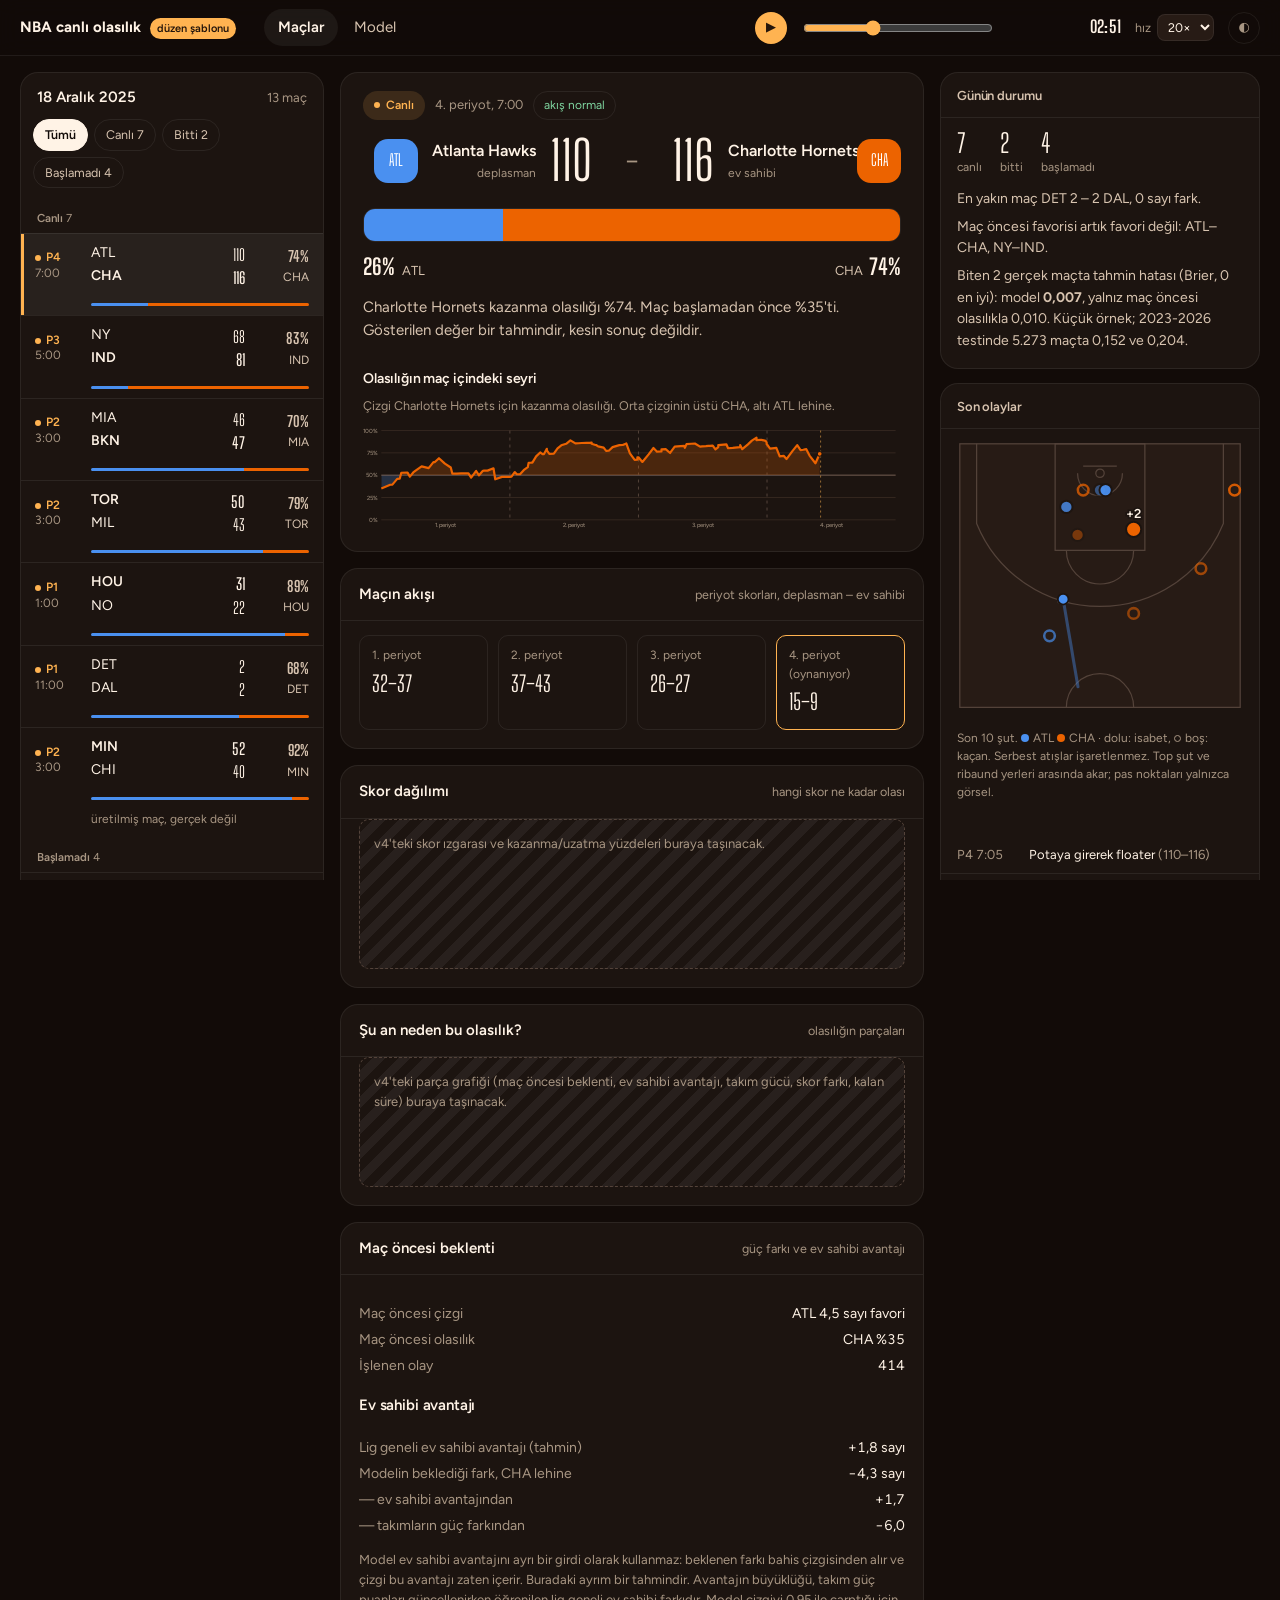
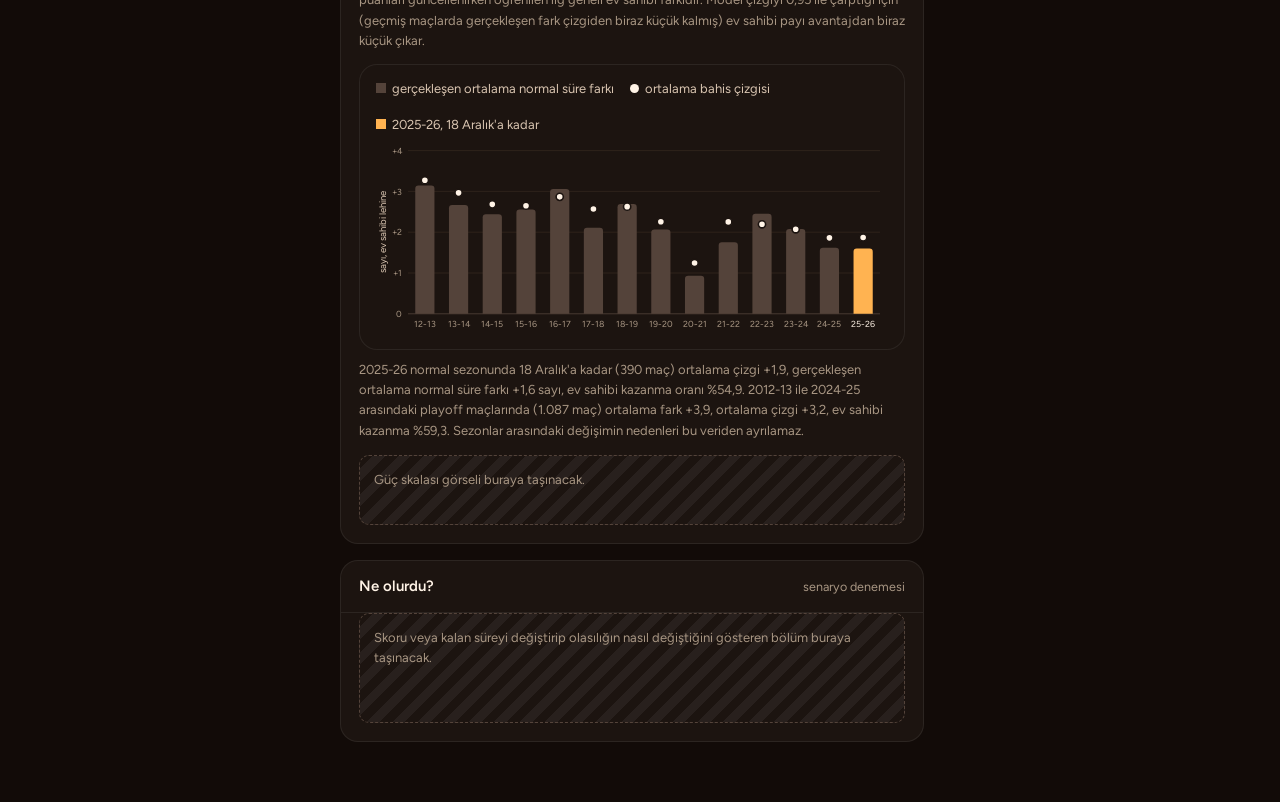
==== commit 482ffc34: "Demo: feed warnings from the real checks, home-advantage panel" ====
--- a/docs/index.html
+++ b/docs/index.html
@@ -194,6 +194,18 @@
 .datapanel .st{display:flex;align-items:center;gap:8px;font-size:14px;color:var(--ink);margin-bottom:8px}
 .datapanel .st i{width:8px;height:8px;border-radius:50%;background:var(--good)}
 .datapanel.warn .st i{background:var(--warn)}
+.datapanel.bad .st i{background:var(--bad)}
+.datapanel .lastw{display:block;margin-top:8px;color:var(--warn)}
+.fs-grid{display:grid;grid-template-columns:repeat(auto-fit,minmax(130px,1fr));gap:10px;margin-top:14px}
+.fs-grid>div{background:var(--surface);border:1px solid var(--line);border-radius:var(--r-s);padding:10px 12px}
+.fs-grid .k{font-size:12px;color:var(--muted)}
+.fs-grid .v{font-size:20px;font-weight:600;font-variant-numeric:tabular-nums;margin-top:2px}
+.fs-st{display:inline-flex;align-items:center;gap:8px;font-weight:600;margin-top:14px}
+.fs-st i{width:8px;height:8px;border-radius:50%;background:var(--good)}
+.fs-st.warn i{background:var(--warn)} .fs-st.bad i{background:var(--bad)}
+.fs-warns{list-style:none;padding:0;margin:8px 0 0;font-size:13.5px}
+.fs-warns li{display:grid;grid-template-columns:92px 1fr;gap:10px;padding:6px 0;border-top:1px solid var(--line)}
+.fs-warns .t{color:var(--muted);font-variant-numeric:tabular-nums}
 .datapanel small{display:block;margin-top:10px;color:var(--muted)}
 .linkbtn{color:var(--accent);text-decoration:underline;text-underline-offset:3px;font-size:13px}
 
@@ -316,7 +328,12 @@
       <button><span class="t">Maç öncesi beklenti</span><span class="d">güç farkı ve ev sahibi avantajı</span></button>
       <div class="body">
         <dl class="kv" id="pre"></dl>
-        <div class="stub" style="height:110px;margin-top:14px">Güç skalası görseli ve ev sahibi avantajı paneli buraya taşınacak.</div>
+        <h3 style="margin:18px 0 0;font-size:15px">Ev sahibi avantajı</h3>
+        <dl class="kv" id="homeSplit" style="padding-top:6px"></dl>
+        <p class="note" id="homeTxt"></p>
+        <div class="chartbox" id="homeChart" style="margin-top:12px;--cw:640px"></div>
+        <p class="note" id="homePO"></p>
+        <div class="stub" style="height:70px;margin-top:14px">Güç skalası görseli buraya taşınacak.</div>
       </div>
     </div>
 
@@ -422,9 +439,19 @@
           <option value="delay">40 saniye gecikme</option>
         </select>
       </label>
-      <span class="note" style="margin:0">Seçilen test maç ekranındaki rozeti ve bu bölümdeki uyarı listesini besler.</span>
+      <span class="note" style="margin:0">Test, maç ekranında seçili maça uygulanır: o maçın rozeti, satırı, skoru ve olasılığı yalnızca ulaşan olaylardan gelir.</span>
     </div>
-    <div class="stub" style="height:120px;margin-top:14px">v4'teki sayaçlar (kabul edilen, atlanan, ulaşmayan olay, veri yaşı) ve son uyarılar listesi buraya taşınacak.</div>
+    <div class="fs-st" id="fsSt"><i></i><span></span></div>
+    <p class="note" id="fsGame" style="margin-top:4px"></p>
+    <div class="fs-grid">
+      <div><div class="k">Kabul edilen olay</div><div class="v" id="fsAcc">0</div></div>
+      <div><div class="k">Atlanan olay</div><div class="v" id="fsRej">0</div></div>
+      <div><div class="k">Ulaşmayan olay</div><div class="v" id="fsMiss">0</div></div>
+      <div><div class="k">Uyarı</div><div class="v" id="fsWarn">0</div></div>
+      <div><div class="k">Son veri</div><div class="v" id="fsAge">–</div></div>
+    </div>
+    <h3 style="margin:18px 0 0;font-size:15px">Son uyarılar</h3>
+    <ul class="fs-warns" id="fsWarns"></ul>
   </section>
 
   <section>
@@ -443,7 +470,7 @@
 </div>
 
 <script>
-const DAY={"date":"2025-12-18","types":["Jumpball","Driving Floating Jump Shot","Defensive Rebound","Layup Driving Reverse","Bad Pass\nTurnover","Jump Shot","Driving Layup Shot","Driving Finger Roll Layup","Running Jump Shot","Full Timeout","Shooting Foul","Free Throw - 1 of 2","Free Throw - 2 of 2","Step Back Jump Shot","Offensive Rebound","Personal Foul","Hook Driving Bank","Fade Away Jump Shot","Free Throw - 1 of 1","Out of Bounds - Lost Ball Turnover","Substitution","Turnaround Jump Shot","Kicked Ball","Running Finger Roll Layup","Defensive Goaltending","Pullup Jump Shot","Lost Ball Turnover","Out of Bounds - Bad Pass Turnover","Layup Shot","Driving Dunk Shot","Turnaround Hook Shot","Cutting Layup Shot","Cutting Dunk Shot","Layup Running Reverse","Running Layup Shot","Heave Jump Shot","End Period","Offensive Foul","Offensive Foul Turnover","Alley Oop Dunk Shot","Running Alley Oop Layup Shot","Tip Shot","Running Dunk Shot","Shot Clock Turnover","Turnaround Fade Away Jump Shot","Pullup Bank Jump Shot","Dunk Shot","Traveling","Free Throw - 1 of 3","Free Throw - 2 of 3","Free Throw - 3 of 3","Hook Shot Bank","Back Court Turnover","Running Pullup Jump Shot","Floating Jump Shot","Fade Away Bank Jump Shot","Coach's Challenge (Stands)","Loose Ball Foul","Turnaround Fadeaway Bank Jump Shot","Coach's Challenge (Overturned)","End Game","Turnaround Bank Jump Shot","Driving Hook Shot","Finger Roll Layup","Driving Floating Bank Jump Shot","Ref-Initiated Review (Supported)","Tip Dunk Shot","Offensive Goaltending Turnover","Hook Shot","Layup Shot Putback","Delay of Game","Technical Foul","Free Throw - Technical","Alley Oop Layup Shot","Running Alley Oop Dunk Shot","Driving Jump Shot Bank","Coach's Challenge (Supported)","Offensive Charge","Personal Take Foul","Coach's Challenge (replaycenter)","Putback Dunk Shot","Ref-Initiated Review (Stands)","Out of Bounds - Step Turnover","Flagrant Foul Type 1","Ref-Initiated Review (Overturned)","Free Throw - Flagrant 1 of 2","Free Throw - Flagrant 2 of 2","Jump Shot Bank","Palming Turnover","Cutting Finger Roll Layup Shot","Challenge","Reverse Layup Shot","Ejection","Step Back Bank Jump Shot","Running Reverse Dunk Shot","8-Second Turnover","Defensive 3-Seconds Technical","3-Second Turnover","Double Dribble Turnover","Start of period","Jump ball","Made 3-pt shot","Shooting foul","Free throw 1 of 1 (and-one) missed","Defensive rebound","Missed shot","Made 2-pt shot","Turnover","Offensive rebound","Free throw 1 of 1 (and-one) made","Free throw 1 of 2 made","Free throw 2 of 2 made","Free throw 1 of 2 missed","End of period","Free throw 2 of 2 missed","End of game"],"dayStart":7200,"dayEnd":15780,"games":[{"id":401810224,"home":"OKC","away":"LAC","sh":[[1,30.0,6.0,1,0,0],[3,24.0,-1.0,0,1,2],[5,36.0,11.0,0,1,2],[6,26.0,2.0,1,1,2],[7,42.0,18.0,0,1,3],[8,23.0,2.0,1,0,0],[10,48.0,3.0,0,1,3],[16,36.0,24.0,0,0,0],[18,10.0,21.0,1,0,0],[20,2.0,10.0,1,0,0],[22,24.0,27.0,1,1,3],[23,29.0,8.0,0,1,2],[25,19.0,3.0,1,0,0],[27,24.0,27.0,1,1,3],[28,20.0,0.0,0,1,2],[29,22.0,2.0,1,0,0],[31,10.0,22.0,0,0,0],[33,21.0,2.0,1,0,0],[35,8.0,19.0,0,0,0],[37,24.0,9.0,1,1,2],[41,2.0,-1.0,1,1,3],[43,17.0,16.0,0,1,2],[45,9.0,19.0,1,0,0],[47,26.0,0.0,0,1,2],[49,17.0,16.0,1,0,0],[55,25.0,1.0,0,1,2],[56,48.0,6.0,1,0,0],[59,25.0,1.0,0,1,2],[60,2.0,3.0,1,0,0],[62,37.0,-2.0,0,1,2],[63,8.0,20.0,1,0,0],[67,2.0,-1.0,0,0,0],[70,2.0,11.0,1,0,0],[72,24.0,-1.0,0,1,2],[74,25.0,2.0,1,1,2],[75,28.0,1.0,0,0,0],[77,27.0,-1.0,1,1,2],[82,27.0,1.0,1,0,0],[85,48.0,-1.0,1,1,3],[87,19.0,0.0,1,1,2],[91,30.0,4.0,0,0,0],[94,23.0,2.0,1,0,0],[97,26.0,2.0,1,0,0],[106,47.0,13.0,0,0,0],[108,24.0,6.0,0,0,0],[110,30.0,16.0,1,0,0],[112,24.0,28.0,0,1,3],[114,3.0,-3.0,0,1,3],[115,26.0,2.0,1,1,2],[116,45.0,57.0,0,0,0],[124,26.0,2.0,1,1,2],[125,18.0,25.0,0,0,0],[127,41.0,21.0,1,0,0],[131,25.0,2.0,1,1,2],[133,2.0,1.0,0,1,3],[134,38.0,22.0,1,0,0],[137,26.0,1.0,1,1,2],[143,39.0,22.0,1,0,0],[145,43.0,18.0,0,0,0],[147,36.0,24.0,1,1,3],[148,24.0,26.0,0,1,3],[149,18.0,4.0,1,0,0],[151,23.0,2.0,1,1,2],[153,25.0,2.0,1,1,2],[155,12.0,22.0,0,0,0],[157,3.0,16.0,1,1,3],[158,39.0,23.0,0,0,0],[160,5.0,16.0,0,0,0],[167,25.0,4.0,1,0,0],[169,26.0,1.0,0,0,0],[171,26.0,25.0,0,1,3],[172,21.0,8.0,1,1,2],[173,29.0,26.0,0,0,0],[175,24.0,1.0,1,1,2],[176,25.0,27.0,0,0,0],[178,24.0,1.0,1,1,2],[186,48.0,-1.0,1,0,0],[188,1.0,-2.0,0,0,0],[190,32.0,4.0,1,1,2],[191,39.0,-2.0,0,1,2],[192,26.0,1.0,1,1,2],[193,41.0,3.0,0,1,2],[194,26.0,1.0,1,1,2],[195,29.0,3.0,0,0,0],[201,25.0,2.0,0,0,0],[207,28.0,3.0,1,0,0],[209,27.0,2.0,0,0,0],[211,18.0,0.0,1,1,2],[212,40.0,22.0,0,0,0],[214,34.0,26.0,1,0,0],[216,41.0,20.0,0,0,0],[218,2.0,0.0,1,0,0],[220,30.0,14.0,0,1,2],[221,4.0,16.0,1,1,3],[229,26.0,1.0,0,1,2],[230,44.0,4.0,1,0,0],[237,6.0,3.0,0,1,2],[238,29.0,1.0,1,1,2],[239,18.0,26.0,0,1,3],[240,36.0,1.0,1,1,2],[243,24.0,13.0,1,0,0],[245,31.0,9.0,0,0,0],[250,26.0,0.0,1,1,2],[256,30.0,6.0,0,1,2],[257,25.0,10.0,1,0,0],[265,26.0,16.0,0,1,2],[266,4.0,12.0,1,0,0],[269,23.0,1.0,0,0,0],[271,26.0,1.0,0,0,0],[273,30.0,4.0,1,0,0],[276,29.0,26.0,1,0,0],[278,25.0,2.0,0,1,2],[279,28.0,0.0,1,0,0],[281,48.0,3.0,0,0,0],[283,25.0,0.0,1,1,2],[288,48.0,-2.0,0,0,0],[290,3.0,-1.0,1,1,3],[291,32.0,5.0,0,1,2],[292,13.0,22.0,1,1,3],[296,26.0,1.0,0,1,2],[297,24.0,5.0,1,0,0],[299,26.0,1.0,0,1,2],[303,41.0,25.0,1,1,3],[305,24.0,0.0,1,1,2],[309,26.0,0.0,1,1,2],[311,26.0,-1.0,1,1,2],[315,24.0,2.0,0,0,0],[317,29.0,14.0,1,1,2],[319,38.0,23.0,1,0,0],[322,24.0,-1.0,1,1,2],[323,33.0,4.0,0,0,0],[325,25.0,0.0,0,1,2],[326,27.0,1.0,1,0,0],[328,25.0,0.0,1,1,2],[330,41.0,23.0,0,0,0],[332,25.0,0.0,1,1,2],[333,31.0,14.0,0,0,0],[335,46.0,15.0,1,0,0],[341,2.0,-1.0,1,0,0],[343,9.0,20.0,1,1,3],[351,30.0,27.0,1,0,0],[363,25.0,0.0,1,1,2],[364,30.0,2.0,0,1,2],[365,31.0,1.0,1,0,0],[368,25.0,0.0,1,1,2],[369,21.0,1.0,0,0,0],[371,23.0,-1.0,1,0,0],[373,6.0,18.0,0,0,0],[375,3.0,11.0,1,1,3],[376,1.0,2.0,0,0,0],[378,27.0,1.0,1,0,0],[380,26.0,1.0,0,1,2],[382,19.0,8.0,1,0,0],[385,29.0,13.0,1,0,0],[387,48.0,-1.0,0,1,3],[389,29.0,3.0,1,1,2],[390,47.0,9.0,0,0,0],[395,23.0,2.0,0,0,0],[397,41.0,20.0,1,0,0],[399,25.0,0.0,1,0,0],[404,23.0,1.0,0,1,2],[405,24.0,-1.0,1,0,0],[409,23.0,0.0,1,1,2],[411,32.0,15.0,0,0,0],[414,17.0,4.0,0,0,0],[416,23.0,2.0,1,0,0],[418,22.0,5.0,0,1,2],[419,2.0,-2.0,1,0,0],[429,38.0,1.0,0,1,2],[430,29.0,13.0,1,1,2],[431,39.0,21.0,0,1,3],[435,21.0,3.0,1,0,0],[439,40.0,22.0,0,0,0],[441,36.0,15.0,1,0,0],[447,40.0,22.0,1,0,0],[450,48.0,2.0,1,0,0],[458,2.0,0.0,1,1,3],[460,25.0,0.0,1,1,2]],"tip":7200,"dur":2880,"sp":17.0,"pre":0.91,"np":4,"ot":0,"ev":[[0,0.91,0,0,1,"12:00",0,1,6],[21,0.91,0,0,1,"11:39",1,1,1],[24,0.91,0,0,1,"11:36",2,0,4],[30,0.894,0,2,1,"11:30",3,0,1],[53,0.894,0,2,1,"11:07",4,1,5],[56,0.876,0,4,1,"11:04",5,0,1],[72,0.894,2,4,1,"10:48",6,1,1],[94,0.865,2,7,1,"10:26",5,0,1],[105,0.865,2,7,1,"10:15",7,1,1],[107,0.865,2,7,1,"10:13",2,0,4],[112,0.83,2,10,1,"10:08",8,0,1],[112,0.83,2,10,1,"10:08",9,1,0],[125,0.83,2,10,1,"9:55",10,0,0],[125,0.842,3,10,1,"9:55",11,1,2],[125,0.842,3,10,1,"9:55",12,1,2],[127,0.842,3,10,1,"9:53",2,0,4],[143,0.841,3,10,1,"9:37",5,0,1],[145,0.841,3,10,1,"9:35",2,1,4],[149,0.841,3,10,1,"9:31",13,1,1],[153,0.841,3,10,1,"9:27",14,1,3],[155,0.841,3,10,1,"9:25",5,1,1],[158,0.841,3,10,1,"9:22",14,1,3],[164,0.874,6,10,1,"9:16",5,1,1],[185,0.852,6,12,1,"8:55",1,0,1],[195,0.851,6,12,1,"8:45",15,0,0],[203,0.851,6,12,1,"8:37",6,1,1],[206,0.851,6,12,1,"8:34",14,1,3],[208,0.882,9,12,1,"8:32",5,1,1],[223,0.862,9,14,1,"8:17",16,0,1],[234,0.861,9,14,1,"8:06",7,1,1],[235,0.861,9,14,1,"8:05",2,0,4],[241,0.861,9,14,1,"7:59",5,0,1],[243,0.861,9,14,1,"7:57",2,1,4],[252,0.861,9,14,1,"7:48",6,1,1],[254,0.861,9,14,1,"7:46",2,0,4],[258,0.86,9,14,1,"7:42",8,0,1],[261,0.86,9,14,1,"7:39",2,1,4],[273,0.881,11,14,1,"7:27",17,1,1],[273,0.881,11,14,1,"7:27",10,0,0],[273,0.89,12,14,1,"7:27",18,1,2],[291,0.89,12,14,1,"7:09",19,0,5],[299,0.914,15,14,1,"7:01",5,1,1],[312,0.914,15,14,1,"6:48",20,0,0],[325,0.898,15,16,1,"6:35",21,0,1],[335,0.898,15,16,1,"6:25",22,0,0],[344,0.898,15,16,1,"6:16",13,1,1],[346,0.898,15,16,1,"6:14",2,0,4],[348,0.879,15,18,1,"6:12",23,0,1],[348,0.879,15,18,1,"6:12",24,1,0],[359,0.879,15,18,1,"6:01",25,1,1],[362,0.879,15,18,1,"5:58",2,0,4],[384,0.878,15,18,1,"5:36",26,0,5],[384,0.878,15,18,1,"5:36",27,1,5],[384,0.878,15,18,1,"5:36",20,1,0],[384,0.878,15,18,1,"5:36",20,1,0],[391,0.856,15,20,1,"5:29",28,0,1],[406,0.856,15,20,1,"5:14",13,1,1],[408,0.856,15,20,1,"5:12",2,0,4],[408,0.856,15,20,1,"5:12",20,1,0],[422,0.83,15,22,1,"4:58",29,0,1],[436,0.829,15,22,1,"4:44",5,1,1],[439,0.829,15,22,1,"4:41",2,0,4],[447,0.8,15,24,1,"4:33",30,0,1],[459,0.799,15,24,1,"4:21",5,1,1],[461,0.799,15,24,1,"4:19",2,0,4],[461,0.799,15,24,1,"4:19",20,1,0],[461,0.799,15,24,1,"4:19",20,0,0],[477,0.798,15,24,1,"4:03",5,0,1],[482,0.798,15,24,1,"3:58",2,1,4],[487,0.798,15,24,1,"3:53",20,0,0],[498,0.797,15,24,1,"3:42",5,1,1],[501,0.797,15,24,1,"3:39",2,0,4],[517,0.762,15,26,1,"3:23",31,0,1],[517,0.762,15,26,1,"3:23",9,1,0],[527,0.795,17,26,1,"3:13",32,1,1],[546,0.794,17,26,1,"2:54",6,0,1],[549,0.794,17,26,1,"2:51",2,1,4],[552,0.824,19,26,1,"2:48",6,1,1],[552,0.824,19,26,1,"2:48",10,0,0],[552,0.824,19,26,1,"2:48",20,0,0],[552,0.824,19,26,1,"2:48",18,1,2],[554,0.823,19,26,1,"2:46",14,1,3],[558,0.823,19,26,1,"2:42",32,1,1],[561,0.823,19,26,1,"2:39",2,0,4],[562,0.823,19,26,1,"2:38",19,0,5],[570,0.862,22,26,1,"2:30",5,1,1],[590,0.861,22,26,1,"2:10",27,0,5],[597,0.883,24,26,1,"2:03",6,1,1],[597,0.883,24,26,1,"2:03",10,0,0],[597,0.883,24,26,1,"2:03",9,0,0],[597,0.892,25,26,1,"2:03",18,1,2],[610,0.892,25,26,1,"1:50",6,0,1],[612,0.892,25,26,1,"1:48",14,0,3],[612,0.892,25,26,1,"1:48",26,0,5],[617,0.892,25,26,1,"1:43",33,1,1],[619,0.892,25,26,1,"1:41",2,0,4],[625,0.892,25,26,1,"1:35",26,0,5],[628,0.892,25,26,1,"1:32",34,1,1],[630,0.892,25,26,1,"1:30",2,0,4],[640,0.891,25,26,1,"1:20",20,0,0],[640,0.891,25,26,1,"1:20",20,1,0],[640,0.891,25,26,1,"1:20",20,0,0],[647,0.891,25,26,1,"1:13",10,1,0],[647,0.881,25,27,1,"1:13",11,0,2],[647,0.881,25,27,1,"1:13",12,0,2],[650,0.881,25,27,1,"1:10",14,0,3],[653,0.881,25,27,1,"1:07",5,0,1],[657,0.881,25,27,1,"1:03",14,0,3],[661,0.881,25,27,1,"0:58.2",30,0,1],[663,0.881,25,27,1,"0:56.8",2,1,4],[669,0.881,25,27,1,"0:50.7",25,1,1],[672,0.88,25,27,1,"0:47.9",2,0,4],[681,0.845,25,30,1,"0:38.2",25,0,1],[691,0.844,25,30,1,"0:28.6",4,1,5],[707,0.799,25,33,1,"0:12.4",5,0,1],[718,0.829,27,33,1,"0:1.9",6,1,1],[719,0.829,27,33,1,"0:0.3",35,0,1],[719,0.829,27,33,1,"0:0.1",14,0,3],[720,0.829,27,33,1,"0:0.0",36,-1,7],[720,0.829,27,33,2,"12:00",20,1,0],[720,0.829,27,33,2,"12:00",20,1,0],[733,0.828,27,33,2,"11:47",10,1,0],[733,0.813,27,34,2,"11:47",11,0,2],[733,0.797,27,35,2,"11:47",12,0,2],[753,0.827,29,35,2,"11:27",31,1,1],[767,0.826,29,35,2,"11:13",5,0,1],[772,0.826,29,35,2,"11:08",2,1,4],[777,0.826,29,35,2,"11:03",8,1,1],[781,0.826,29,35,2,"10:59",2,0,4],[786,0.825,29,35,2,"10:54",37,0,0],[786,0.825,29,35,2,"10:54",38,0,5],[798,0.853,31,35,2,"10:42",39,1,1],[811,0.852,31,35,2,"10:29",15,1,0],[820,0.808,31,38,2,"10:20",5,0,1],[837,0.807,31,38,2,"10:03",13,1,1],[840,0.806,31,38,2,"10:00",2,0,4],[851,0.806,31,38,2,"9:49",4,0,5],[855,0.836,33,38,2,"9:45",40,1,1],[871,0.835,33,38,2,"9:29",37,0,0],[871,0.835,33,38,2,"9:29",38,0,5],[871,0.835,33,38,2,"9:29",20,1,0],[871,0.835,33,38,2,"9:29",20,0,0],[871,0.835,33,38,2,"9:29",20,0,0],[880,0.835,33,38,2,"9:20",5,1,1],[884,0.835,33,38,2,"9:16",2,0,4],[888,0.834,33,38,2,"9:12",8,0,1],[891,0.834,33,38,2,"9:09",2,1,4],[897,0.873,36,38,2,"9:03",5,1,1],[913,0.833,36,41,2,"8:47",5,0,1],[931,0.832,36,41,2,"8:29",6,1,1],[933,0.832,36,41,2,"8:27",14,1,3],[933,0.86,38,41,2,"8:27",41,1,1],[944,0.859,38,41,2,"8:16",4,0,5],[946,0.883,40,41,2,"8:14",42,1,1],[946,0.883,40,41,2,"8:14",9,0,0],[963,0.882,40,41,2,"7:57",5,0,1],[965,0.882,40,41,2,"7:55",2,1,4],[973,0.912,43,41,2,"7:47",13,1,1],[999,0.911,43,41,2,"7:21",5,0,1],[1003,0.911,43,41,2,"7:17",14,0,3],[1005,0.911,43,41,2,"7:15",13,0,1],[1007,0.911,43,41,2,"7:13",2,1,4],[1020,0.911,43,41,2,"7:00",10,0,0],[1020,0.919,44,41,2,"7:00",11,1,2],[1020,0.919,44,41,2,"7:00",20,0,0],[1020,0.927,45,41,2,"7:00",12,1,2],[1045,0.927,45,41,2,"6:35",43,0,5],[1054,0.927,45,41,2,"6:26",6,1,1],[1055,0.927,45,41,2,"6:25",2,0,4],[1060,0.927,45,41,2,"6:20",34,0,1],[1060,0.927,45,41,2,"6:20",14,0,3],[1068,0.9,45,44,2,"6:12",5,0,1],[1081,0.918,47,44,2,"5:59",44,1,1],[1092,0.918,47,44,2,"5:48",5,0,1],[1095,0.918,47,44,2,"5:45",2,1,4],[1111,0.933,49,44,2,"5:29",6,1,1],[1125,0.933,49,44,2,"5:15",5,0,1],[1127,0.933,49,44,2,"5:13",2,1,4],[1131,0.946,51,44,2,"5:09",34,1,1],[1146,0.946,51,44,2,"4:54",10,1,0],[1146,0.946,51,44,2,"4:54",11,0,2],[1146,0.946,51,44,2,"4:54",14,0,3],[1146,0.946,51,44,2,"4:54",20,1,0],[1146,0.946,51,44,2,"4:54",20,1,0],[1146,0.946,51,44,2,"4:54",20,1,0],[1146,0.94,51,45,2,"4:54",12,0,2],[1166,0.939,51,45,2,"4:34",5,1,1],[1169,0.939,51,45,2,"4:31",2,0,4],[1180,0.939,51,45,2,"4:20",5,0,1],[1183,0.939,51,45,2,"4:17",2,1,4],[1192,0.951,53,45,2,"4:08",45,1,1],[1201,0.939,53,47,2,"3:59",13,0,1],[1214,0.951,55,47,2,"3:46",3,1,1],[1232,0.939,55,49,2,"3:28",17,0,1],[1248,0.951,57,49,2,"3:12",3,1,1],[1267,0.951,57,49,2,"2:53",31,0,1],[1267,0.951,57,49,2,"2:53",14,0,3],[1267,0.951,57,49,2,"2:53",9,1,0],[1267,0.951,57,49,2,"2:53",20,1,0],[1267,0.951,57,49,2,"2:53",20,1,0],[1267,0.951,57,49,2,"2:53",15,1,0],[1274,0.951,57,49,2,"2:46",31,0,1],[1276,0.951,57,49,2,"2:44",2,1,4],[1287,0.951,57,49,2,"2:33",4,1,5],[1288,0.951,57,49,2,"2:32",15,1,0],[1288,0.945,57,50,2,"2:32",11,0,2],[1288,0.939,57,51,2,"2:32",12,0,2],[1307,0.938,57,51,2,"2:13",6,1,1],[1310,0.938,57,51,2,"2:10",2,0,4],[1313,0.938,57,51,2,"2:07",34,0,1],[1315,0.938,57,51,2,"2:05",2,1,4],[1331,0.951,59,51,2,"1:49",17,1,1],[1345,0.951,59,51,2,"1:35",5,0,1],[1345,0.951,59,51,2,"1:35",2,1,4],[1355,0.951,59,51,2,"1:25",25,1,1],[1358,0.951,59,51,2,"1:22",2,0,4],[1370,0.951,59,51,2,"1:10",5,0,1],[1373,0.951,59,51,2,"1:07",2,1,4],[1385,0.95,59,51,2,"0:55.0",5,1,1],[1387,0.95,59,51,2,"0:52.8",2,0,4],[1406,0.938,59,53,2,"0:33.4",44,0,1],[1412,0.956,62,53,2,"0:27.3",5,1,1],[1424,0.956,62,53,2,"0:15.8",26,0,5],[1426,0.956,62,53,2,"0:13.2",10,0,0],[1426,0.961,63,53,2,"0:13.2",11,1,2],[1426,0.961,63,53,2,"0:13.2",20,1,0],[1426,0.961,63,53,2,"0:13.2",20,1,0],[1426,0.961,63,53,2,"0:13.2",20,0,0],[1426,0.965,64,53,2,"0:13.2",12,1,2],[1434,0.956,64,55,2,"0:5.4",46,0,1],[1439,0.956,64,55,2,"0:0.3",13,1,1],[1439,0.956,64,55,2,"0:0.1",14,1,3],[1440,0.956,64,55,2,"0:0.0",36,-1,7],[1440,0.956,64,55,3,"12:00",20,1,0],[1440,0.956,64,55,3,"12:00",20,1,0],[1440,0.956,64,55,3,"12:00",20,0,0],[1440,0.956,64,55,3,"12:00",20,0,0],[1454,0.944,64,57,3,"11:46",25,0,1],[1470,0.956,66,57,3,"11:30",6,1,1],[1488,0.937,66,60,3,"11:12",5,0,1],[1506,0.95,68,60,3,"10:54",17,1,1],[1515,0.95,68,60,3,"10:45",37,0,0],[1515,0.95,68,60,3,"10:45",38,0,5],[1530,0.95,68,60,3,"10:30",25,1,1],[1532,0.95,68,60,3,"10:28",2,0,4],[1540,0.95,68,60,3,"10:20",5,0,1],[1543,0.95,68,60,3,"10:17",14,0,3],[1551,0.95,68,60,3,"10:09",10,1,0],[1551,0.943,68,61,3,"10:09",11,0,2],[1551,0.936,68,62,3,"10:09",12,0,2],[1563,0.95,70,62,3,"9:57",46,1,1],[1581,0.95,70,62,3,"9:39",47,0,5],[1593,0.95,70,62,3,"9:27",10,0,0],[1593,0.956,71,62,3,"9:27",48,1,2],[1593,0.961,72,62,3,"9:27",49,1,2],[1593,0.966,73,62,3,"9:27",50,1,2],[1608,0.956,73,64,3,"9:12",1,0,1],[1621,0.956,73,64,3,"8:59",25,1,1],[1622,0.956,73,64,3,"8:58",2,0,4],[1630,0.956,73,64,3,"8:50",10,1,0],[1630,0.95,73,65,3,"8:50",11,0,2],[1630,0.943,73,66,3,"8:50",12,0,2],[1638,0.943,73,66,3,"8:42",10,0,0],[1638,0.95,74,66,3,"8:42",11,1,2],[1638,0.956,75,66,3,"8:42",12,1,2],[1658,0.943,75,68,3,"8:22",13,0,1],[1668,0.943,75,68,3,"8:12",5,1,1],[1670,0.943,75,68,3,"8:10",2,0,4],[1672,0.943,75,68,3,"8:08",15,1,0],[1681,0.943,75,68,3,"7:59",51,0,1],[1682,0.943,75,68,3,"7:58",14,0,3],[1682,0.943,75,68,3,"7:58",41,0,1],[1686,0.943,75,68,3,"7:54",2,1,4],[1697,0.943,75,68,3,"7:43",1,1,1],[1699,0.943,75,68,3,"7:41",2,0,4],[1702,0.943,75,68,3,"7:38",26,0,5],[1710,0.943,75,68,3,"7:30",25,1,1],[1713,0.943,75,68,3,"7:27",2,0,4],[1727,0.925,75,70,3,"7:13",28,0,1],[1742,0.925,75,70,3,"6:58",6,1,1],[1744,0.925,75,70,3,"6:56",2,0,4],[1754,0.925,75,70,3,"6:46",13,0,1],[1757,0.925,75,70,3,"6:43",2,1,4],[1769,0.942,77,70,3,"6:31",7,1,1],[1769,0.942,77,70,3,"6:31",9,0,0],[1769,0.942,77,70,3,"6:31",20,1,0],[1769,0.942,77,70,3,"6:31",20,1,0],[1769,0.942,77,70,3,"6:31",20,0,0],[1793,0.942,77,70,3,"6:07",5,0,1],[1796,0.942,77,70,3,"6:04",2,1,4],[1805,0.962,80,70,3,"5:55",5,1,1],[1820,0.949,80,72,3,"5:40",13,0,1],[1836,0.967,83,72,3,"5:24",13,1,1],[1849,0.967,83,72,3,"5:11",52,0,5],[1849,0.967,83,72,3,"5:11",20,0,0],[1859,0.967,83,72,3,"5:01",27,1,5],[1873,0.956,83,74,3,"4:47",6,0,1],[1888,0.956,83,74,3,"4:32",1,1,1],[1890,0.956,83,74,3,"4:30",2,0,4],[1895,0.942,83,76,3,"4:25",34,0,1],[1903,0.942,83,76,3,"4:17",15,0,0],[1903,0.942,83,76,3,"4:17",20,1,0],[1903,0.942,83,76,3,"4:17",20,1,0],[1911,0.962,86,76,3,"4:09",5,1,1],[1924,0.962,86,76,3,"3:56",4,0,5],[1926,0.972,88,76,3,"3:54",6,1,1],[1926,0.972,88,76,3,"3:54",9,0,0],[1926,0.972,88,76,3,"3:54",20,0,0],[1940,0.972,88,76,3,"3:40",4,0,5],[1945,0.979,90,76,3,"3:35",42,1,1],[1960,0.979,90,76,3,"3:20",26,0,5],[1966,0.985,92,76,3,"3:14",34,1,1],[1966,0.985,92,76,3,"3:14",9,0,0],[1966,0.985,92,76,3,"3:14",20,0,0],[1977,0.985,92,76,3,"3:03",15,1,0],[1982,0.985,92,76,3,"2:58",6,0,1],[1985,0.985,92,76,3,"2:55",2,1,4],[1991,0.989,94,76,3,"2:49",25,1,1],[2003,0.989,94,76,3,"2:37",4,0,5],[2010,0.989,94,76,3,"2:30",53,1,1],[2013,0.989,94,76,3,"2:27",2,0,4],[2019,0.989,94,76,3,"2:21",26,0,5],[2023,0.992,96,76,3,"2:17",33,1,1],[2047,0.993,96,76,3,"1:53",54,0,1],[2047,0.993,96,76,3,"1:53",14,0,3],[2051,0.99,96,78,3,"1:49",41,0,1],[2061,0.99,96,78,3,"1:39",6,1,1],[2061,0.99,96,78,3,"1:39",14,1,3],[2061,0.993,98,78,3,"1:39",41,1,1],[2061,0.993,98,78,3,"1:39",24,0,0],[2080,0.993,98,78,3,"1:20",25,0,1],[2084,0.993,98,78,3,"1:16",2,1,4],[2086,0.995,100,78,3,"1:14",42,1,1],[2104,0.995,100,78,3,"0:55.6",55,0,1],[2107,0.995,100,78,3,"0:52.5",2,1,4],[2120,0.995,100,78,3,"0:39.8",5,1,1],[2124,0.995,100,78,3,"0:35.8",14,1,3],[2124,0.995,100,78,3,"0:35.3",4,1,5],[2127,0.995,100,78,3,"0:32.7",10,1,0],[2127,0.994,100,79,3,"0:32.7",11,0,2],[2127,0.993,100,80,3,"0:32.7",12,0,2],[2133,0.993,100,80,3,"0:27.0",5,1,1],[2136,0.993,100,80,3,"0:23.5",14,1,3],[2143,0.996,103,80,3,"0:16.3",13,1,1],[2149,0.996,103,80,3,"0:10.4",15,1,0],[2149,0.996,103,80,3,"0:10.4",9,1,0],[2149,0.996,103,80,3,"0:10.4",56,1,0],[2149,0.995,103,81,3,"0:10.4",11,0,2],[2149,0.995,103,81,3,"0:10.4",20,1,0],[2149,0.995,103,81,3,"0:10.4",12,0,2],[2151,0.995,103,81,3,"0:8.9",2,1,4],[2155,0.995,103,81,3,"0:4.1",53,1,1],[2159,0.996,103,81,3,"0:0.4",2,0,4],[2159,0.996,103,81,3,"0:0.4",57,1,0],[2159,0.995,103,82,3,"0:0.4",11,0,2],[2159,0.995,103,82,3,"0:0.4",20,1,0],[2159,0.994,103,83,3,"0:0.4",12,0,2],[2160,0.994,103,83,3,"0:0.0",36,-1,7],[2160,0.994,103,83,4,"12:00",20,1,0],[2160,0.994,103,83,4,"12:00",20,1,0],[2160,0.994,103,83,4,"12:00",20,1,0],[2160,0.994,103,83,4,"12:00",20,0,0],[2172,0.994,103,83,4,"11:48",15,0,0],[2181,0.996,105,83,4,"11:39",7,1,1],[2201,0.994,105,85,4,"11:19",21,0,1],[2217,0.994,105,85,4,"11:03",55,1,1],[2223,0.994,105,85,4,"10:57",2,0,4],[2235,0.994,105,85,4,"10:45",26,0,5],[2240,0.996,107,85,4,"10:40",34,1,1],[2262,0.996,107,85,4,"10:18",6,0,1],[2264,0.996,107,85,4,"10:16",2,1,4],[2268,0.996,107,85,4,"10:12",34,1,1],[2268,0.996,107,85,4,"10:12",2,0,4],[2281,0.997,107,85,4,"9:59",5,0,1],[2285,0.997,107,85,4,"9:55",2,1,4],[2297,0.998,110,85,4,"9:43",5,1,1],[2321,0.998,110,85,4,"9:19",5,0,1],[2324,0.998,110,85,4,"9:16",2,1,4],[2330,0.998,110,85,4,"9:10",34,1,1],[2331,0.998,110,85,4,"9:09",2,0,4],[2334,0.998,110,87,4,"9:06",34,0,1],[2334,0.998,110,87,4,"9:06",24,1,0],[2352,0.998,110,87,4,"8:48",13,1,1],[2354,0.998,110,87,4,"8:46",2,0,4],[2361,0.998,110,87,4,"8:39",27,0,5],[2368,0.998,110,87,4,"8:32",25,1,1],[2375,0.998,110,87,4,"8:25",2,0,4],[2386,0.996,110,90,4,"8:14",5,0,1],[2387,0.996,110,90,4,"8:13",9,1,0],[2405,0.998,112,90,4,"7:55",45,1,1],[2420,0.998,112,90,4,"7:40",5,0,1],[2422,0.998,112,90,4,"7:38",14,0,3],[2425,0.998,112,90,4,"7:35",15,1,0],[2425,0.998,112,90,4,"7:35",20,0,0],[2430,0.998,112,90,4,"7:30",15,1,0],[2438,0.998,112,90,4,"7:22",6,0,1],[2440,0.998,112,90,4,"7:20",2,1,4],[2445,0.998,112,90,4,"7:15",5,1,1],[2449,0.998,112,90,4,"7:11",14,1,3],[2449,0.998,112,90,4,"7:11",41,1,1],[2449,0.998,112,90,4,"7:11",14,1,3],[2454,0.998,112,90,4,"7:06",0,1,6],[2456,0.998,112,90,4,"7:04",20,0,0],[2459,0.998,112,90,4,"7:01",26,1,5],[2466,0.997,112,92,4,"6:54",40,0,1],[2477,0.997,112,92,4,"6:43",6,1,1],[2479,0.997,112,92,4,"6:41",2,0,4],[2495,0.998,112,92,4,"6:25",4,0,5],[2495,0.998,112,92,4,"6:25",15,0,0],[2506,0.999,114,92,4,"6:14",6,1,1],[2522,0.999,114,92,4,"5:58",15,1,0],[2531,0.999,114,92,4,"5:49",17,0,1],[2536,0.999,114,92,4,"5:44",14,0,3],[2536,0.999,114,92,4,"5:44",15,1,0],[2545,0.999,114,92,4,"5:35",58,0,1],[2547,0.999,114,92,4,"5:33",2,1,4],[2554,0.999,114,92,4,"5:26",7,1,1],[2556,0.999,114,92,4,"5:24",2,0,4],[2568,0.998,114,94,4,"5:12",1,0,1],[2589,0.999,114,94,4,"4:51",5,1,1],[2595,0.999,114,94,4,"4:45",2,0,4],[2597,0.999,114,94,4,"4:43",10,1,0],[2597,0.999,114,94,4,"4:43",11,0,2],[2597,0.999,114,94,4,"4:43",14,0,3],[2597,0.999,114,94,4,"4:43",20,1,0],[2597,0.999,114,94,4,"4:43",20,1,0],[2597,0.999,114,94,4,"4:43",20,0,0],[2597,0.998,114,95,4,"4:43",12,0,2],[2610,0.998,114,95,4,"4:30",4,1,5],[2624,0.998,114,97,4,"4:16",5,0,1],[2647,0.999,116,97,4,"3:53",25,1,1],[2664,0.998,116,100,4,"3:36",5,0,1],[2681,0.998,116,100,4,"3:19",15,0,0],[2681,0.998,116,100,4,"3:19",20,0,0],[2681,0.998,116,100,4,"3:19",20,0,0],[2687,0.998,116,100,4,"3:13",6,1,1],[2687,0.998,116,100,4,"3:13",9,0,0],[2687,0.998,116,100,4,"3:13",59,0,0],[2687,0.998,116,100,4,"3:13",2,0,4],[2704,0.999,116,100,4,"2:56",5,0,1],[2708,0.999,116,100,4,"2:52",2,1,4],[2726,0.999,116,100,4,"2:34",13,1,1],[2729,0.999,116,100,4,"2:31",2,0,4],[2739,0.999,116,100,4,"2:21",10,1,0],[2739,0.999,116,101,4,"2:21",11,0,2],[2739,0.999,116,101,4,"2:21",12,0,2],[2742,0.999,116,101,4,"2:18",2,1,4],[2761,0.999,116,101,4,"1:59",25,1,1],[2765,0.999,116,101,4,"1:55",2,0,4],[2772,0.999,116,101,4,"1:48",27,0,5],[2796,1.0,116,101,4,"1:24",5,1,1],[2798,1.0,116,101,4,"1:22",2,0,4],[2801,1.0,116,101,4,"1:19",4,0,5],[2807,1.0,116,101,4,"1:13",10,0,0],[2807,1.0,116,101,4,"1:13",11,1,2],[2807,1.0,116,101,4,"1:13",14,1,3],[2807,1.0,117,101,4,"1:13",12,1,2],[2819,1.0,117,101,4,"1:01",4,0,5],[2822,1.0,120,101,4,"0:57.8",8,1,1],[2835,1.0,120,101,4,"0:44.5",4,0,5],[2838,1.0,122,101,4,"0:41.1",34,1,1],[2854,1.0,122,101,4,"0:25.9",26,0,5],[2878,1.0,122,101,4,"0:2.0",43,1,5],[2880,1.0,122,101,4,"0:0.0",36,-1,7],[2880,1.0,122,101,4,"0:0.0",60,-1,7]]},{"id":401810225,"home":"SA","away":"WSH","sh":[[1,12.0,24.0,1,1,3],[3,25.0,1.0,1,1,2],[4,35.0,2.0,0,0,0],[7,32.0,26.0,1,0,0],[9,18.0,26.0,1,0,0],[11,24.0,1.0,0,1,2],[14,22.0,0.0,1,0,0],[16,22.0,0.0,0,0,0],[18,12.0,24.0,1,0,0],[20,20.0,24.0,0,1,3],[21,25.0,1.0,1,1,2],[22,25.0,5.0,0,1,2],[23,24.0,1.0,1,1,2],[25,34.0,15.0,0,1,2],[26,26.0,6.0,1,1,2],[27,24.0,1.0,0,1,2],[32,22.0,0.0,1,0,0],[34,43.0,19.0,0,0,0],[36,25.0,26.0,1,1,3],[37,6.0,16.0,0,0,0],[39,18.0,1.0,1,1,2],[40,29.0,9.0,0,1,2],[42,47.0,17.0,0,0,0],[49,31.0,2.0,0,0,0],[51,25.0,0.0,0,0,0],[53,31.0,2.0,0,0,0],[60,27.0,1.0,1,0,0],[62,23.0,1.0,0,0,0],[64,24.0,0.0,1,1,2],[69,23.0,0.0,1,0,0],[71,34.0,13.0,0,1,2],[73,48.0,-1.0,1,0,0],[75,24.0,1.0,0,1,2],[76,48.0,-1.0,1,0,0],[78,25.0,6.0,1,1,2],[79,35.0,5.0,0,0,0],[81,16.0,3.0,0,1,2],[82,25.0,8.0,1,1,2],[83,31.0,24.0,0,0,0],[85,42.0,19.0,1,1,3],[92,48.0,1.0,1,1,3],[93,25.0,1.0,0,1,2],[98,32.0,26.0,0,0,0],[101,45.0,16.0,0,0,0],[103,18.0,4.0,0,0,0],[106,25.0,1.0,1,1,2],[109,38.0,1.0,0,1,2],[110,7.0,18.0,1,0,0],[113,6.0,1.0,0,0,0],[121,22.0,25.0,0,1,3],[122,48.0,6.0,1,0,0],[124,12.0,10.0,0,1,2],[125,2.0,1.0,1,0,0],[127,15.0,25.0,0,0,0],[130,9.0,19.0,0,0,0],[132,26.0,0.0,1,1,2],[133,29.0,11.0,0,1,2],[134,1.0,1.0,1,0,0],[136,18.0,12.0,0,0,0],[143,26.0,1.0,1,0,0],[145,25.0,1.0,0,1,2],[146,25.0,1.0,1,1,2],[147,18.0,1.0,0,1,2],[148,26.0,1.0,1,1,2],[149,21.0,25.0,0,0,0],[155,10.0,20.0,1,0,0],[161,27.0,1.0,0,0,0],[168,12.0,22.0,0,1,3],[169,1.0,-1.0,1,1,3],[170,29.0,3.0,0,0,0],[172,23.0,0.0,1,0,0],[174,48.0,3.0,0,0,0],[176,6.0,18.0,1,1,3],[181,2.0,10.0,0,1,3],[182,25.0,1.0,1,1,2],[183,28.0,5.0,0,0,0],[185,26.0,2.0,0,0,0],[192,24.0,1.0,0,1,2],[193,17.0,15.0,1,1,2],[194,20.0,12.0,0,0,0],[196,12.0,12.0,1,0,0],[198,29.0,25.0,0,0,0],[200,48.0,-2.0,1,0,0],[202,10.0,22.0,1,0,0],[209,24.0,10.0,1,0,0],[211,25.0,1.0,0,1,2],[212,25.0,16.0,1,1,2],[213,34.0,9.0,0,1,2],[214,23.0,0.0,1,1,2],[215,18.0,26.0,0,0,0],[217,49.0,-1.0,1,0,0],[219,6.0,11.0,0,0,0],[226,25.0,0.0,0,1,2],[232,29.0,7.0,0,0,0],[234,31.0,13.0,1,0,0],[236,24.0,1.0,0,1,2],[238,24.0,15.0,0,1,2],[240,27.0,14.0,1,0,0],[246,7.0,18.0,1,1,3],[247,20.0,2.0,0,0,0],[249,9.0,19.0,1,1,3],[251,12.0,22.0,1,0,0],[254,38.0,2.0,1,1,2],[257,32.0,25.0,0,0,0],[259,27.0,0.0,0,1,2],[260,2.0,-1.0,1,0,0],[262,25.0,0.0,1,1,2],[263,1.0,0.0,0,0,0],[265,2.0,3.0,1,0,0],[267,17.0,2.0,0,0,0],[269,23.0,26.0,0,0,0],[271,35.0,14.0,1,0,0],[273,14.0,23.0,0,0,0],[275,8.0,20.0,1,1,3],[279,48.0,4.0,0,0,0],[281,27.0,0.0,1,0,0],[283,25.0,1.0,0,1,2],[287,24.0,26.0,1,1,3],[288,11.0,22.0,0,1,3],[290,48.0,10.0,1,1,3],[293,24.0,9.0,0,0,0],[295,25.0,1.0,1,1,2],[296,25.0,1.0,0,0,0],[298,27.0,1.0,0,1,2],[299,28.0,1.0,1,1,2],[306,24.0,1.0,1,1,2],[307,15.0,9.0,0,1,2],[308,27.0,2.0,1,0,0],[310,49.0,6.0,1,0,0],[313,2.0,3.0,1,0,0],[315,2.0,6.0,0,0,0],[317,40.0,17.0,1,1,2],[318,48.0,3.0,0,0,0],[320,46.0,16.0,1,0,0],[322,25.0,2.0,0,1,2],[323,42.0,19.0,1,0,0],[325,25.0,0.0,1,0,0],[327,45.0,15.0,1,0,0],[329,42.0,19.0,0,1,3],[330,25.0,25.0,1,0,0],[340,2.0,10.0,0,0,0],[351,26.0,1.0,1,0,0],[353,25.0,0.0,1,1,2],[354,4.0,48.0,0,0,0],[361,3.0,2.0,1,0,0],[363,13.0,15.0,0,0,0],[365,14.0,25.0,1,0,0],[371,47.0,12.0,0,0,0],[373,48.0,4.0,1,0,0],[375,24.0,4.0,0,0,0],[377,9.0,19.0,1,0,0],[380,2.0,1.0,0,1,3],[381,25.0,17.0,1,0,0],[383,25.0,4.0,1,0,0],[385,23.0,1.0,0,0,0],[387,2.0,-1.0,1,1,3],[392,18.0,8.0,0,1,2],[393,26.0,2.0,1,1,2],[394,7.0,23.0,0,0,0],[396,9.0,24.0,0,1,3],[400,42.0,20.0,0,0,0],[407,34.0,24.0,0,0,0],[410,27.0,1.0,1,1,2],[411,38.0,22.0,0,0,0],[413,23.0,0.0,1,1,2],[414,21.0,7.0,0,0,0],[416,20.0,25.0,1,1,3],[426,30.0,2.0,1,1,2],[427,14.0,16.0,0,1,2],[428,33.0,24.0,1,1,3],[429,30.0,26.0,0,1,3],[436,25.0,0.0,1,1,2],[441,22.0,10.0,0,0,0],[443,33.0,2.0,1,0,0],[445,14.0,23.0,0,0,0],[447,29.0,1.0,0,0,0],[450,28.0,-1.0,1,0,0],[452,6.0,17.0,0,0,0],[455,29.0,9.0,0,1,2],[456,48.0,5.0,1,0,0],[465,15.0,9.0,0,0,0],[467,27.0,24.0,1,1,3],[468,26.0,3.0,0,1,2],[472,18.0,13.0,1,1,2],[473,23.0,1.0,0,0,0]],"tip":7200,"dur":2880,"sp":15.5,"pre":0.892,"np":4,"ot":0,"ev":[[0,0.892,0,0,1,"12:00",0,1,6],[18,0.915,3,0,1,"11:42",5,1,1],[26,0.915,3,0,1,"11:34",4,0,5],[29,0.928,5,0,1,"11:31",42,1,1],[52,0.928,5,0,1,"11:08",61,0,1],[55,0.928,5,0,1,"11:05",2,1,4],[55,0.928,5,0,1,"11:05",15,0,0],[62,0.928,5,0,1,"10:58",5,1,1],[66,0.927,5,0,1,"10:54",14,1,3],[68,0.927,5,0,1,"10:52",5,1,1],[71,0.927,5,0,1,"10:49",2,0,4],[74,0.915,5,2,1,"10:46",23,0,1],[80,0.915,5,2,1,"10:40",27,1,5],[89,0.914,5,2,1,"10:31",26,0,5],[95,0.914,5,2,1,"10:25",34,1,1],[97,0.914,5,2,1,"10:23",2,0,4],[101,0.914,5,2,1,"10:19",34,0,1],[104,0.914,5,2,1,"10:16",2,1,4],[107,0.914,5,2,1,"10:13",8,1,1],[109,0.914,5,2,1,"10:11",2,0,4],[118,0.891,5,5,1,"10:02",5,0,1],[134,0.907,7,5,1,"9:46",32,1,1],[147,0.89,7,7,1,"9:33",6,0,1],[158,0.907,9,7,1,"9:22",39,1,1],[158,0.907,9,7,1,"9:22",9,0,0],[175,0.89,9,9,1,"9:05",25,0,1],[196,0.906,11,9,1,"8:44",62,1,1],[211,0.889,11,11,1,"8:29",6,0,1],[218,0.889,11,11,1,"8:22",10,0,0],[218,0.898,12,11,1,"8:22",11,1,2],[218,0.906,13,11,1,"8:22",12,1,2],[236,0.906,13,11,1,"8:04",4,0,5],[241,0.906,13,11,1,"7:59",34,1,1],[244,0.906,13,11,1,"7:56",2,0,4],[249,0.906,13,11,1,"7:51",25,0,1],[253,0.906,13,11,1,"7:47",2,1,4],[258,0.927,16,11,1,"7:42",5,1,1],[277,0.927,16,11,1,"7:23",5,0,1],[281,0.927,16,11,1,"7:19",2,1,4],[293,0.938,18,11,1,"7:07",63,1,1],[305,0.927,18,13,1,"6:55",64,0,1],[311,0.927,18,13,1,"6:49",4,1,5],[316,0.926,18,13,1,"6:44",8,0,1],[319,0.926,18,13,1,"6:41",14,0,3],[319,0.926,18,13,1,"6:41",20,1,0],[319,0.926,18,13,1,"6:41",20,0,0],[319,0.926,18,13,1,"6:41",20,0,0],[319,0.926,18,13,1,"6:41",20,0,0],[319,0.926,18,13,1,"6:41",20,1,0],[333,0.926,18,13,1,"6:27",1,0,1],[336,0.926,18,13,1,"6:24",14,0,3],[336,0.926,18,13,1,"6:24",41,0,1],[336,0.926,18,13,1,"6:24",14,0,3],[343,0.926,18,13,1,"6:17",64,0,1],[344,0.926,18,13,1,"6:16",14,0,3],[347,0.926,18,13,1,"6:13",10,1,0],[347,0.926,18,13,1,"6:13",11,0,2],[347,0.926,18,13,1,"6:13",14,0,3],[347,0.926,18,13,1,"6:13",20,1,0],[347,0.92,18,14,1,"6:13",12,0,2],[365,0.92,18,14,1,"5:55",6,1,1],[366,0.92,18,14,1,"5:54",2,0,4],[376,0.919,18,14,1,"5:44",6,0,1],[378,0.919,18,14,1,"5:42",2,1,4],[383,0.932,20,14,1,"5:37",23,1,1],[398,0.932,20,14,1,"5:22",10,1,0],[398,0.926,20,15,1,"5:22",11,0,2],[398,0.926,20,15,1,"5:22",20,1,0],[398,0.919,20,16,1,"5:22",12,0,2],[410,0.919,20,16,1,"5:10",6,1,1],[411,0.919,20,16,1,"5:09",2,0,4],[427,0.904,20,18,1,"4:53",25,0,1],[430,0.904,20,18,1,"4:50",9,1,0],[450,0.904,20,18,1,"4:30",5,1,1],[454,0.904,20,18,1,"4:26",2,0,4],[468,0.885,20,20,1,"4:12",31,0,1],[474,0.885,20,20,1,"4:06",5,1,1],[476,0.885,20,20,1,"4:04",14,1,3],[486,0.903,22,20,1,"3:54",21,1,1],[498,0.903,22,20,1,"3:42",13,0,1],[500,0.903,22,20,1,"3:40",14,0,3],[508,0.885,22,22,1,"3:32",45,0,1],[526,0.903,24,22,1,"3:14",62,1,1],[537,0.902,24,22,1,"3:03",5,0,1],[540,0.902,24,22,1,"3:00",2,1,4],[556,0.925,27,22,1,"2:44",5,1,1],[569,0.925,27,22,1,"2:31",10,1,0],[569,0.925,27,22,1,"2:31",11,0,2],[569,0.925,27,22,1,"2:31",14,0,3],[569,0.925,27,22,1,"2:31",20,1,0],[569,0.925,27,22,1,"2:31",20,0,0],[569,0.918,27,23,1,"2:31",12,0,2],[591,0.938,30,23,1,"2:09",5,1,1],[603,0.925,30,25,1,"1:57",32,0,1],[609,0.925,30,25,1,"1:51",10,0,0],[609,0.925,30,25,1,"1:51",11,1,2],[609,0.925,30,25,1,"1:51",14,1,3],[609,0.931,31,25,1,"1:51",12,1,2],[628,0.931,31,25,1,"1:32",25,0,1],[632,0.931,31,25,1,"1:28",2,1,4],[635,0.931,31,25,1,"1:25",4,1,5],[641,0.931,31,25,1,"1:19",8,0,1],[645,0.931,31,25,1,"1:15",14,0,3],[659,0.931,31,25,1,"1:01",1,0,1],[659,0.931,31,25,1,"1:01",14,0,3],[659,0.931,31,25,1,"1:01",43,0,5],[665,0.943,33,25,1,"0:54.7",29,1,1],[665,0.943,33,25,1,"0:54.7",10,0,0],[665,0.948,34,25,1,"0:54.7",18,1,2],[684,0.937,34,27,1,"0:35.8",25,0,1],[689,0.937,34,27,1,"0:30.4",45,1,1],[694,0.937,34,27,1,"0:26.0",2,0,4],[707,0.937,34,27,1,"0:12.2",15,1,0],[720,0.937,34,27,1,"0:0.0",44,0,1],[720,0.937,34,27,1,"0:0.0",14,0,3],[720,0.937,34,27,1,"0:0.0",36,-1,7],[720,0.937,34,27,2,"12:00",20,1,0],[720,0.937,34,27,2,"12:00",20,1,0],[720,0.937,34,27,2,"12:00",20,1,0],[720,0.937,34,27,2,"12:00",20,0,0],[720,0.937,34,27,2,"12:00",20,0,0],[736,0.917,34,30,2,"11:44",5,0,1],[755,0.916,34,30,2,"11:25",5,1,1],[758,0.916,34,30,2,"11:22",2,0,4],[780,0.899,34,32,2,"11:00",25,0,1],[800,0.899,34,32,2,"10:40",5,1,1],[803,0.899,34,32,2,"10:37",2,0,4],[809,0.898,34,32,2,"10:31",53,0,1],[812,0.898,34,32,2,"10:28",2,1,4],[817,0.898,34,32,2,"10:23",26,1,5],[822,0.898,34,32,2,"10:18",53,0,1],[826,0.898,34,32,2,"10:14",2,1,4],[838,0.916,36,32,2,"10:02",7,1,1],[858,0.898,36,34,2,"9:42",1,0,1],[872,0.897,36,34,2,"9:28",5,1,1],[875,0.897,36,34,2,"9:25",2,0,4],[882,0.897,36,34,2,"9:18",25,0,1],[886,0.897,36,34,2,"9:14",2,1,4],[889,0.897,36,34,2,"9:11",27,1,5],[901,0.897,36,34,2,"8:59",37,0,0],[901,0.897,36,34,2,"8:59",38,0,5],[901,0.897,36,34,2,"8:59",20,1,0],[901,0.897,36,34,2,"8:59",20,0,0],[911,0.897,36,34,2,"8:49",31,1,1],[913,0.897,36,34,2,"8:47",2,0,4],[925,0.875,36,36,2,"8:35",32,0,1],[938,0.896,38,36,2,"8:22",39,1,1],[954,0.874,38,38,2,"8:06",54,0,1],[980,0.895,40,38,2,"7:40",31,1,1],[990,0.895,40,38,2,"7:30",5,0,1],[992,0.895,40,38,2,"7:28",14,0,3],[994,0.895,40,38,2,"7:26",27,0,5],[994,0.895,40,38,2,"7:26",20,1,0],[994,0.895,40,38,2,"7:26",20,1,0],[994,0.895,40,38,2,"7:26",20,0,0],[996,0.895,40,38,2,"7:24",5,1,1],[1000,0.895,40,38,2,"7:20",2,0,4],[1000,0.895,40,38,2,"7:20",15,1,0],[1000,0.895,40,38,2,"7:20",20,1,0],[1000,0.895,40,38,2,"7:20",20,1,0],[1000,0.895,40,38,2,"7:20",20,0,0],[1012,0.895,40,38,2,"7:08",6,0,1],[1014,0.895,40,38,2,"7:06",2,1,4],[1023,0.895,40,38,2,"6:57",10,0,0],[1023,0.895,40,38,2,"6:57",9,1,0],[1023,0.895,40,38,2,"6:57",20,0,0],[1023,0.904,41,38,2,"6:57",11,1,2],[1023,0.913,42,38,2,"6:57",12,1,2],[1044,0.883,42,41,2,"6:36",5,0,1],[1063,0.913,45,41,2,"6:17",5,1,1],[1083,0.913,45,41,2,"5:57",6,0,1],[1086,0.913,45,41,2,"5:54",2,1,4],[1089,0.913,45,41,2,"5:51",23,1,1],[1091,0.913,45,41,2,"5:49",2,0,4],[1097,0.913,45,41,2,"5:43",8,0,1],[1099,0.913,45,41,2,"5:41",2,1,4],[1114,0.936,48,41,2,"5:26",5,1,1],[1115,0.936,48,41,2,"5:25",9,0,0],[1115,0.936,48,41,2,"5:25",20,0,0],[1134,0.936,48,41,2,"5:06",4,0,5],[1137,0.936,48,41,2,"5:03",26,1,5],[1143,0.912,48,44,2,"4:57",8,0,1],[1164,0.928,50,44,2,"4:36",7,1,1],[1177,0.928,50,44,2,"4:23",30,0,1],[1177,0.928,50,44,2,"4:23",14,0,3],[1178,0.928,50,44,2,"4:22",28,0,1],[1178,0.928,50,44,2,"4:22",14,0,3],[1187,0.928,50,44,2,"4:13",10,1,0],[1187,0.92,50,45,2,"4:13",11,0,2],[1187,0.92,50,45,2,"4:13",12,0,2],[1190,0.92,50,45,2,"4:10",2,1,4],[1210,0.92,50,45,2,"3:50",4,1,5],[1221,0.901,50,47,2,"3:39",64,0,1],[1242,0.92,52,47,2,"3:18",25,1,1],[1256,0.919,52,47,2,"3:04",25,0,1],[1258,0.919,52,47,2,"3:02",2,1,4],[1267,0.919,52,47,2,"2:53",25,1,1],[1268,0.919,52,47,2,"2:52",2,0,4],[1276,0.919,52,47,2,"2:44",25,0,1],[1280,0.919,52,47,2,"2:40",2,1,4],[1287,0.919,52,47,2,"2:33",8,1,1],[1288,0.919,52,47,2,"2:32",14,1,3],[1291,0.919,52,47,2,"2:29",5,1,1],[1291,0.919,52,47,2,"2:29",14,1,3],[1291,0.919,52,47,2,"2:29",15,0,0],[1291,0.919,52,47,2,"2:29",20,1,0],[1291,0.919,52,47,2,"2:29",20,1,0],[1291,0.919,52,47,2,"2:29",20,1,0],[1291,0.919,52,47,2,"2:29",20,0,0],[1303,0.919,52,47,2,"2:17",25,1,1],[1306,0.919,52,47,2,"2:14",2,0,4],[1317,0.899,52,49,2,"2:03",6,0,1],[1329,0.919,54,49,2,"1:51",25,1,1],[1340,0.899,54,51,2,"1:40",17,0,1],[1358,0.918,56,51,2,"1:22",6,1,1],[1368,0.918,56,51,2,"1:12",5,0,1],[1372,0.918,56,51,2,"1:08",2,1,4],[1387,0.918,56,51,2,"0:52.3",5,1,1],[1390,0.918,56,51,2,"0:49.1",2,0,4],[1406,0.918,56,51,2,"0:33.4",13,0,1],[1408,0.918,56,51,2,"0:31.1",2,1,4],[1423,0.918,56,51,2,"0:16.4",10,0,0],[1423,0.918,56,51,2,"0:16.4",11,1,2],[1423,0.918,56,51,2,"0:16.4",14,1,3],[1423,0.918,56,51,2,"0:16.4",20,1,0],[1423,0.926,57,51,2,"0:16.4",12,1,2],[1440,0.907,57,53,2,"0:0.0",39,0,1],[1440,0.907,57,53,2,"0:0.0",65,-1,0],[1440,0.907,57,53,2,"0:0.0",36,-1,7],[1440,0.907,57,53,3,"12:00",20,1,0],[1440,0.907,57,53,3,"12:00",20,1,0],[1440,0.907,57,53,3,"12:00",20,0,0],[1459,0.907,57,53,3,"11:41",21,0,1],[1462,0.907,57,53,3,"11:38",2,1,4],[1475,0.907,57,53,3,"11:25",25,1,1],[1478,0.907,57,53,3,"11:22",2,0,4],[1494,0.883,57,55,3,"11:06",31,0,1],[1502,0.882,57,55,3,"10:58",4,1,5],[1512,0.853,57,57,3,"10:48",25,0,1],[1513,0.853,57,57,3,"10:47",9,1,0],[1530,0.852,57,57,3,"10:30",25,1,1],[1532,0.852,57,57,3,"10:28",2,0,4],[1537,0.852,57,57,3,"10:23",10,1,0],[1537,0.835,57,58,3,"10:23",11,0,2],[1537,0.835,57,58,3,"10:23",12,0,2],[1541,0.835,57,58,3,"10:19",2,1,4],[1559,0.881,60,58,3,"10:01",5,1,1],[1575,0.88,60,58,3,"9:45",64,0,1],[1577,0.88,60,58,3,"9:43",2,1,4],[1579,0.916,63,58,3,"9:41",53,1,1],[1596,0.915,63,58,3,"9:24",19,0,5],[1620,0.915,63,58,3,"9:00",13,1,1],[1621,0.915,63,58,3,"8:59",14,1,3],[1623,0.915,63,58,3,"8:57",20,1,0],[1623,0.933,65,58,3,"8:57",5,1,1],[1623,0.933,65,58,3,"8:57",10,0,0],[1623,0.941,66,58,3,"8:57",18,1,2],[1641,0.941,66,58,3,"8:39",5,0,1],[1642,0.941,66,58,3,"8:38",14,0,3],[1649,0.925,66,60,3,"8:31",6,0,1],[1658,0.924,66,60,3,"8:22",5,1,1],[1658,0.924,66,60,3,"8:22",14,1,3],[1663,0.941,68,60,3,"8:17",66,1,1],[1667,0.941,68,60,3,"8:13",5,0,1],[1669,0.941,68,60,3,"8:11",2,1,4],[1682,0.941,68,60,3,"7:58",5,1,1],[1684,0.941,68,60,3,"7:56",2,0,4],[1693,0.941,68,60,3,"7:47",28,0,1],[1693,0.941,68,60,3,"7:47",14,0,3],[1702,0.941,68,60,3,"7:38",5,0,1],[1705,0.941,68,60,3,"7:35",2,1,4],[1718,0.941,68,60,3,"7:22",25,1,1],[1718,0.941,68,60,3,"7:22",2,0,4],[1727,0.941,68,60,3,"7:13",53,0,1],[1729,0.941,68,60,3,"7:11",2,1,4],[1737,0.96,71,60,3,"7:03",5,1,1],[1740,0.961,71,60,3,"7:00",9,0,0],[1740,0.961,71,60,3,"7:00",20,1,0],[1740,0.961,71,60,3,"7:00",20,1,0],[1762,0.961,71,60,3,"6:38",25,0,1],[1764,0.961,71,60,3,"6:36",2,1,4],[1775,0.961,71,60,3,"6:25",28,1,1],[1778,0.961,71,60,3,"6:22",2,0,4],[1782,0.949,71,62,3,"6:18",42,0,1],[1792,0.949,71,62,3,"6:08",15,0,0],[1792,0.949,71,62,3,"6:08",20,0,0],[1792,0.949,71,62,3,"6:08",20,0,0],[1806,0.966,74,62,3,"5:54",5,1,1],[1817,0.949,74,65,3,"5:43",5,0,1],[1832,0.949,74,65,3,"5:28",15,0,0],[1841,0.966,77,65,3,"5:19",5,1,1],[1845,0.966,77,65,3,"5:15",15,1,0],[1845,0.966,77,65,3,"5:15",20,1,0],[1854,0.967,77,65,3,"5:06",28,0,1],[1857,0.967,77,65,3,"5:03",2,1,4],[1860,0.975,79,65,3,"5:00",42,1,1],[1867,0.975,79,65,3,"4:53",28,0,1],[1867,0.975,79,65,3,"4:53",14,0,3],[1868,0.967,79,67,3,"4:52",41,0,1],[1880,0.975,81,67,3,"4:40",6,1,1],[1889,0.975,81,67,3,"4:31",10,1,0],[1889,0.975,81,67,3,"4:31",11,0,2],[1889,0.975,81,67,3,"4:31",14,0,3],[1889,0.975,81,67,3,"4:31",20,1,0],[1889,0.975,81,67,3,"4:31",20,1,0],[1889,0.971,81,68,3,"4:31",12,0,2],[1899,0.979,83,68,3,"4:21",7,1,1],[1921,0.972,83,70,3,"3:59",1,0,1],[1933,0.972,83,70,3,"3:47",7,1,1],[1933,0.972,83,70,3,"3:47",14,1,3],[1938,0.972,83,70,3,"3:42",5,1,1],[1938,0.972,83,70,3,"3:42",14,1,3],[1940,0.972,83,70,3,"3:40",20,0,0],[1946,0.972,83,70,3,"3:34",5,1,1],[1948,0.972,83,70,3,"3:32",2,0,4],[1950,0.972,83,70,3,"3:30",8,0,1],[1954,0.972,83,70,3,"3:26",2,1,4],[1963,0.98,85,70,3,"3:17",53,1,1],[1979,0.98,85,70,3,"3:01",5,0,1],[1981,0.98,85,70,3,"2:59",2,1,4],[1985,0.98,85,70,3,"2:55",8,1,1],[1987,0.98,85,70,3,"2:53",2,0,4],[1994,0.973,85,72,3,"2:46",46,0,1],[2008,0.973,85,72,3,"2:32",13,1,1],[2011,0.973,85,72,3,"2:29",14,1,3],[2011,0.973,85,72,3,"2:29",41,1,1],[2012,0.973,85,72,3,"2:28",14,1,3],[2014,0.973,85,72,3,"2:26",5,1,1],[2016,0.973,85,72,3,"2:24",2,0,4],[2031,0.957,85,75,3,"2:09",5,0,1],[2061,0.958,85,75,3,"1:39",13,1,1],[2061,0.958,85,75,3,"1:39",2,0,4],[2070,0.958,85,75,3,"1:30",26,0,5],[2074,0.958,85,75,3,"1:26",10,0,0],[2074,0.964,86,75,3,"1:26",11,1,2],[2074,0.964,86,75,3,"1:26",20,1,0],[2074,0.964,86,75,3,"1:26",20,1,0],[2074,0.964,86,75,3,"1:26",20,0,0],[2074,0.964,86,75,3,"1:26",20,0,0],[2074,0.969,87,75,3,"1:26",12,1,2],[2090,0.97,87,75,3,"1:10",5,0,1],[2092,0.97,87,75,3,"1:08",14,0,3],[2096,0.97,87,75,3,"1:04",67,0,5],[2111,0.97,87,75,3,"0:49.0",10,0,0],[2111,0.975,88,75,3,"0:49.0",11,1,2],[2111,0.979,89,75,3,"0:49.0",12,1,2],[2119,0.979,89,75,3,"0:40.8",15,1,0],[2121,0.979,89,75,3,"0:38.2",20,0,0],[2133,0.979,89,75,3,"0:26.3",27,0,5],[2133,0.979,89,75,3,"0:26.3",20,0,0],[2133,0.979,89,75,3,"0:26.3",20,0,0],[2156,0.979,89,75,3,"0:3.2",6,1,1],[2157,0.979,89,75,3,"0:2.7",14,1,3],[2157,0.985,91,75,3,"0:2.7",41,1,1],[2160,0.985,91,75,3,"0:0.0",35,0,1],[2160,0.985,91,75,3,"0:0.0",14,0,3],[2160,0.985,91,75,3,"0:0.0",36,-1,7],[2160,0.985,91,75,4,"12:00",20,1,0],[2160,0.985,91,75,4,"12:00",20,0,0],[2160,0.985,91,75,4,"12:00",20,0,0],[2160,0.985,91,75,4,"12:00",20,0,0],[2185,0.986,91,75,4,"11:35",5,1,1],[2187,0.986,91,75,4,"11:33",2,0,4],[2205,0.986,91,75,4,"11:15",13,0,1],[2209,0.986,91,75,4,"11:11",2,1,4],[2214,0.986,91,75,4,"11:06",53,1,1],[2217,0.986,91,75,4,"11:03",14,1,3],[2221,0.987,91,75,4,"10:59",10,0,0],[2221,0.989,92,75,4,"10:59",11,1,2],[2221,0.989,92,75,4,"10:59",20,0,0],[2221,0.991,93,75,4,"10:59",12,1,2],[2243,0.991,93,75,4,"10:37",25,0,1],[2247,0.991,93,75,4,"10:33",2,1,4],[2252,0.991,93,75,4,"10:28",8,1,1],[2254,0.991,93,75,4,"10:26",2,0,4],[2265,0.991,93,75,4,"10:15",28,0,1],[2268,0.991,93,75,4,"10:12",2,1,4],[2270,0.991,93,75,4,"10:10",8,1,1],[2273,0.991,93,75,4,"10:07",14,1,3],[2277,0.992,93,75,4,"10:03",4,1,5],[2289,0.985,93,78,4,"9:51",5,0,1],[2315,0.986,93,78,4,"9:25",44,1,1],[2315,0.986,93,78,4,"9:25",14,1,3],[2321,0.986,93,78,4,"9:19",31,1,1],[2325,0.986,93,78,4,"9:15",2,0,4],[2340,0.987,93,78,4,"9:00",6,0,1],[2342,0.987,93,78,4,"8:58",2,1,4],[2345,0.993,96,78,4,"8:55",8,1,1],[2346,0.993,96,78,4,"8:54",9,0,0],[2346,0.993,96,78,4,"8:54",20,1,0],[2346,0.993,96,78,4,"8:54",20,1,0],[2346,0.993,96,78,4,"8:54",20,0,0],[2363,0.99,96,80,4,"8:37",44,0,1],[2379,0.993,98,80,4,"8:21",29,1,1],[2395,0.994,98,80,4,"8:05",5,0,1],[2398,0.994,98,80,4,"8:02",14,0,3],[2402,0.988,98,83,4,"7:58",5,0,1],[2421,0.989,98,83,4,"7:39",27,1,5],[2440,0.989,98,83,4,"7:20",4,0,5],[2446,0.989,98,83,4,"7:14",4,1,5],[2450,0.99,98,83,4,"7:10",53,0,1],[2452,0.99,98,83,4,"7:08",2,1,4],[2455,0.99,98,83,4,"7:05",9,0,0],[2455,0.99,98,83,4,"7:05",59,0,0],[2455,0.99,98,83,4,"7:05",27,1,5],[2456,0.99,98,83,4,"7:04",20,1,0],[2456,0.99,98,83,4,"7:04",20,1,0],[2477,0.99,98,83,4,"6:43",13,0,1],[2480,0.99,98,83,4,"6:40",2,1,4],[2485,0.991,98,83,4,"6:35",15,0,0],[2498,0.994,100,83,4,"6:22",7,1,1],[2515,0.995,100,83,4,"6:05",5,0,1],[2515,0.995,100,83,4,"6:05",2,1,4],[2533,0.997,102,83,4,"5:47",6,1,1],[2546,0.997,102,83,4,"5:34",30,0,1],[2548,0.997,102,83,4,"5:32",2,1,4],[2554,0.999,105,83,4,"5:26",5,1,1],[2554,0.999,105,83,4,"5:26",9,0,0],[2554,0.999,105,83,4,"5:26",20,0,0],[2554,0.999,105,83,4,"5:26",20,0,0],[2578,0.999,105,83,4,"5:02",43,0,5],[2586,0.999,105,83,4,"4:54",10,0,0],[2586,0.999,105,83,4,"4:54",20,0,0],[2586,0.999,106,83,4,"4:54",11,1,2],[2586,0.999,106,83,4,"4:54",12,1,2],[2591,0.999,106,83,4,"4:49",14,1,3],[2598,1.0,108,83,4,"4:42",6,1,1],[2613,0.999,108,85,4,"4:27",25,0,1],[2629,1.0,111,85,4,"4:11",25,1,1],[2638,1.0,111,88,4,"4:02",25,0,1],[2639,1.0,111,88,4,"4:01",9,1,0],[2639,1.0,111,88,4,"4:01",20,1,0],[2639,1.0,111,88,4,"4:01",20,1,0],[2639,1.0,111,88,4,"4:01",20,1,0],[2639,1.0,111,88,4,"4:01",20,0,0],[2639,1.0,111,88,4,"4:01",20,0,0],[2659,1.0,113,88,4,"3:41",29,1,1],[2670,1.0,113,88,4,"3:30",15,1,0],[2670,1.0,113,88,4,"3:30",20,1,0],[2670,1.0,113,88,4,"3:30",20,1,0],[2670,1.0,113,88,4,"3:30",20,0,0],[2682,1.0,113,88,4,"3:18",1,0,1],[2682,1.0,113,88,4,"3:18",2,1,4],[2698,1.0,113,88,4,"3:02",68,1,1],[2701,1.0,113,88,4,"2:59",2,0,4],[2710,1.0,113,88,4,"2:50",5,0,1],[2713,1.0,113,88,4,"2:47",14,0,3],[2723,1.0,113,88,4,"2:37",64,0,1],[2723,1.0,113,88,4,"2:37",2,1,4],[2723,1.0,113,88,4,"2:37",15,0,0],[2737,1.0,113,88,4,"2:23",7,1,1],[2739,1.0,113,88,4,"2:21",2,0,4],[2744,1.0,113,88,4,"2:16",8,0,1],[2748,1.0,113,88,4,"2:12",2,1,4],[2758,1.0,113,88,4,"2:02",4,1,5],[2765,1.0,113,90,4,"1:55",1,0,1],[2780,1.0,113,90,4,"1:40",5,1,1],[2783,1.0,113,90,4,"1:37",2,0,4],[2791,1.0,113,90,4,"1:29",10,1,0],[2791,1.0,113,91,4,"1:29",11,0,2],[2791,1.0,113,92,4,"1:29",12,0,2],[2799,1.0,113,92,4,"1:21",15,0,0],[2799,1.0,114,92,4,"1:21",11,1,2],[2799,1.0,114,92,4,"1:21",12,1,2],[2805,1.0,114,92,4,"1:15",2,0,4],[2815,1.0,114,92,4,"1:05",21,0,1],[2817,1.0,114,92,4,"1:03",2,1,4],[2831,1.0,117,92,4,"0:48.6",5,1,1],[2840,1.0,117,94,4,"0:39.2",6,0,1],[2852,1.0,117,94,4,"0:27.9",26,1,5],[2853,1.0,117,94,4,"0:26.8",19,0,5],[2853,1.0,117,94,4,"0:26.8",9,1,0],[2863,1.0,119,94,4,"0:16.8",25,1,1],[2879,1.0,119,94,4,"0:0.1",7,0,1],[2879,1.0,119,94,4,"0:0.1",2,1,4],[2880,1.0,119,94,4,"0:0.0",36,-1,7],[2880,1.0,119,94,4,"0:0.0",60,-1,7]]},{"id":401810226,"home":"CHA","away":"ATL","sh":[[2,32.0,7.0,1,1,2],[3,18.0,25.0,0,0,0],[5,14.0,24.0,1,0,0],[8,44.0,19.0,1,1,3],[9,11.0,27.0,0,0,0],[12,8.0,19.0,1,0,0],[14,10.0,22.0,1,1,3],[16,14.0,24.0,0,0,0],[18,31.0,29.0,1,0,0],[20,29.0,2.0,0,1,2],[23,46.0,14.0,1,1,3],[24,10.0,12.0,0,0,0],[26,26.0,2.0,0,1,2],[27,12.0,24.0,1,1,3],[28,27.0,7.0,0,0,0],[30,26.0,2.0,1,1,2],[31,20.0,9.0,0,1,2],[32,47.0,13.0,1,1,3],[33,27.0,1.0,0,1,2],[34,2.0,2.0,1,1,3],[35,20.0,27.0,0,0,0],[40,22.0,2.0,0,0,0],[42,24.0,2.0,1,1,2],[43,24.0,25.0,0,1,3],[45,11.0,26.0,1,0,0],[47,27.0,10.0,0,1,2],[48,48.0,11.0,1,0,0],[50,48.0,-1.0,0,1,3],[56,35.0,5.0,1,0,0],[59,26.0,2.0,1,1,2],[60,18.0,6.0,0,1,2],[63,12.0,26.0,1,0,0],[65,32.0,5.0,1,0,0],[69,27.0,1.0,0,1,2],[70,2.0,3.0,1,1,3],[71,25.0,5.0,0,0,0],[73,25.0,28.0,1,0,0],[75,24.0,4.0,0,1,2],[76,28.0,3.0,1,1,2],[81,14.0,24.0,0,0,0],[85,23.0,3.0,0,1,2],[86,13.0,25.0,1,1,3],[87,27.0,1.0,0,1,2],[89,44.0,18.0,0,1,3],[91,2.0,10.0,1,1,3],[92,25.0,2.0,0,1,2],[94,24.0,27.0,1,0,0],[97,24.0,8.0,1,0,0],[111,26.0,2.0,1,1,2],[114,25.0,25.0,0,0,0],[116,26.0,5.0,1,0,0],[118,23.0,10.0,1,1,2],[119,26.0,7.0,0,0,0],[121,25.0,0.0,0,1,2],[122,39.0,23.0,1,1,3],[124,25.0,3.0,1,1,2],[129,21.0,2.0,0,0,0],[131,23.0,8.0,0,0,0],[133,40.0,22.0,1,1,3],[134,9.0,20.0,0,0,0],[136,36.0,24.0,1,1,3],[141,35.0,25.0,1,0,0],[143,26.0,5.0,1,0,0],[146,4.0,15.0,1,1,3],[156,24.0,18.0,0,1,2],[157,48.0,3.0,1,0,0],[159,31.0,5.0,0,0,0],[161,43.0,20.0,1,1,3],[163,25.0,2.0,1,1,2],[164,24.0,3.0,0,0,0],[167,31.0,15.0,0,1,2],[168,46.0,15.0,1,1,3],[169,23.0,1.0,0,0,0],[171,16.0,27.0,1,1,3],[175,48.0,3.0,0,1,3],[176,12.0,24.0,1,0,0],[178,16.0,32.0,0,0,0],[180,10.0,22.0,0,0,0],[182,47.0,13.0,1,1,3],[183,26.0,27.0,0,1,3],[184,21.0,9.0,1,0,0],[186,23.0,1.0,0,0,0],[188,25.0,0.0,0,1,2],[189,27.0,2.0,1,1,2],[190,24.0,3.0,0,0,0],[199,29.0,30.0,1,0,0],[206,23.0,5.0,1,0,0],[208,25.0,2.0,0,1,2],[210,25.0,28.0,1,0,0],[212,28.0,27.0,0,0,0],[214,26.0,3.0,1,1,2],[215,16.0,24.0,0,0,0],[217,36.0,24.0,1,1,3],[218,24.0,7.0,0,1,2],[223,24.0,1.0,0,1,2],[224,26.0,4.0,1,1,2],[227,14.0,24.0,0,0,0],[229,17.0,24.0,0,1,3],[231,7.0,17.0,0,1,3],[232,38.0,8.0,1,0,0],[234,2.0,2.0,0,1,3],[241,15.0,32.0,0,0,0],[249,25.0,2.0,0,1,2],[250,19.0,25.0,1,1,3],[251,27.0,2.0,0,0,0],[253,48.0,1.0,1,1,3],[258,47.0,12.0,1,0,0],[265,5.0,1.0,0,0,0],[268,23.0,1.0,1,0,0],[270,9.0,7.0,0,1,2],[271,20.0,26.0,1,1,3],[272,24.0,3.0,0,0,0],[276,29.0,26.0,1,0,0],[278,25.0,8.0,0,1,2],[279,26.0,0.0,1,1,2],[285,26.0,1.0,1,1,2],[286,24.0,2.0,0,1,2],[287,25.0,2.0,1,1,2],[290,27.0,6.0,0,0,0],[292,22.0,10.0,1,0,0],[294,26.0,4.0,0,1,2],[298,14.0,25.0,1,0,0],[301,24.0,3.0,0,0,0],[303,27.0,1.0,1,0,0],[305,27.0,26.0,0,0,0],[312,16.0,5.0,0,1,2],[320,2.0,3.0,1,0,0],[322,10.0,13.0,0,1,2],[326,29.0,31.0,1,0,0],[328,22.0,11.0,1,0,0],[331,3.0,3.0,0,0,0],[340,24.0,1.0,1,1,2],[341,27.0,26.0,0,0,0],[343,25.0,1.0,1,1,2],[344,30.0,27.0,0,0,0],[346,31.0,1.0,1,1,2],[352,19.0,6.0,1,1,2],[353,27.0,3.0,0,1,2],[356,35.0,10.0,1,0,0],[364,13.0,25.0,1,0,0],[372,23.0,7.0,0,1,2],[373,28.0,1.0,1,1,2],[374,29.0,10.0,0,1,2],[376,10.0,21.0,0,1,3],[384,15.0,6.0,0,1,2],[386,26.0,2.0,1,1,2],[387,3.0,11.0,0,0,0],[389,21.0,11.0,1,1,2],[392,25.0,3.0,0,1,2],[393,31.0,25.0,1,0,0],[396,43.0,17.0,1,0,0],[401,16.0,29.0,0,0,0],[403,22.0,3.0,1,0,0],[405,19.0,6.0,0,1,2],[406,49.0,3.0,1,0,0],[408,26.0,3.0,0,1,2],[413,31.0,10.0,1,1,2],[414,24.0,2.0,0,1,2],[415,29.0,25.0,1,0,0],[419,25.0,5.0,1,0,0],[421,24.0,4.0,0,1,2],[422,29.0,46.0,1,0,0],[424,11.0,20.0,1,1,3],[425,16.0,25.0,0,0,0],[427,2.0,2.0,0,0,0],[433,38.0,24.0,0,0,0],[435,29.0,4.0,0,1,2],[436,27.0,10.0,1,0,0],[438,13.0,5.0,0,0,0],[442,48.0,1.0,1,1,3],[443,17.0,25.0,0,0,0],[449,21.0,28.0,0,0,0],[453,27.0,3.0,0,1,2],[455,29.0,27.0,0,1,3],[458,27.0,1.0,1,1,2],[460,27.0,2.0,1,0,0],[462,23.0,26.0,1,0,0],[464,42.0,19.0,0,0,0],[466,27.0,1.0,1,1,2],[467,25.0,2.0,0,1,2],[468,34.0,30.0,1,1,3],[469,9.0,20.0,0,0,0],[477,43.0,19.0,0,1,3]],"tip":7800,"dur":2880,"sp":-4.5,"pre":0.352,"np":4,"ot":0,"ev":[[0,0.352,0,0,1,"12:00",0,0,6],[20,0.352,0,0,1,"11:40",4,0,5],[34,0.393,2,0,1,"11:26",54,1,1],[50,0.393,2,0,1,"11:10",5,0,1],[53,0.394,2,0,1,"11:07",2,1,4],[59,0.394,2,0,1,"11:01",5,1,1],[62,0.394,2,0,1,"10:58",2,0,4],[73,0.394,2,0,1,"10:47",4,0,5],[79,0.459,5,0,1,"10:41",8,1,1],[89,0.459,5,0,1,"10:31",25,0,1],[92,0.46,5,0,1,"10:28",2,1,4],[92,0.46,5,0,1,"10:28",15,0,0],[103,0.46,5,0,1,"10:17",5,1,1],[107,0.46,5,0,1,"10:13",14,1,3],[111,0.527,8,0,1,"10:09",5,1,1],[112,0.527,8,0,1,"10:08",9,0,0],[131,0.528,8,0,1,"9:49",5,0,1],[131,0.528,8,0,1,"9:49",2,1,4],[147,0.529,8,0,1,"9:33",5,1,1],[150,0.529,8,0,1,"9:30",2,0,4],[160,0.484,8,2,1,"9:20",6,0,1],[160,0.484,8,2,1,"9:20",10,1,0],[160,0.462,8,3,1,"9:20",18,0,2],[168,0.53,11,3,1,"9:12",13,1,1],[179,0.53,11,3,1,"9:01",5,0,1],[182,0.53,11,3,1,"8:58",14,0,3],[183,0.485,11,5,1,"8:57",69,0,1],[194,0.553,14,5,1,"8:46",5,1,1],[207,0.554,14,5,1,"8:33",1,0,1],[208,0.554,14,5,1,"8:32",2,1,4],[226,0.599,16,5,1,"8:14",32,1,1],[235,0.555,16,7,1,"8:05",1,0,1],[255,0.623,19,7,1,"7:45",5,1,1],[265,0.579,19,9,1,"7:35",7,0,1],[276,0.645,22,9,1,"7:24",5,1,1],[289,0.646,22,9,1,"7:11",5,0,1],[292,0.646,22,9,1,"7:08",2,1,4],[300,0.647,22,9,1,"7:00",37,1,0],[300,0.647,22,9,1,"7:00",38,1,5],[300,0.647,22,9,1,"7:00",20,0,0],[312,0.648,22,9,1,"6:48",6,0,1],[314,0.648,22,9,1,"6:46",2,1,4],[323,0.69,24,9,1,"6:37",32,1,1],[332,0.627,24,12,1,"6:28",5,0,1],[343,0.628,24,12,1,"6:17",20,1,0],[356,0.629,24,12,1,"6:04",25,1,1],[356,0.629,24,12,1,"6:04",2,0,4],[370,0.585,24,14,1,"5:50",62,0,1],[389,0.586,24,14,1,"5:31",5,1,1],[391,0.586,24,14,1,"5:29",2,0,4],[398,0.517,24,17,1,"5:22",5,0,1],[398,0.517,24,17,1,"5:22",9,1,0],[398,0.517,24,17,1,"5:22",20,1,0],[398,0.517,24,17,1,"5:22",20,1,0],[398,0.517,24,17,1,"5:22",20,0,0],[398,0.517,24,17,1,"5:22",20,0,0],[421,0.518,24,17,1,"4:59",64,1,1],[423,0.518,24,17,1,"4:57",2,0,4],[425,0.518,24,17,1,"4:55",4,0,5],[430,0.565,26,17,1,"4:50",29,1,1],[447,0.519,26,19,1,"4:33",55,0,1],[459,0.52,26,19,1,"4:21",15,0,0],[459,0.52,26,19,1,"4:21",20,1,0],[474,0.52,26,19,1,"4:06",25,1,1],[475,0.52,26,19,1,"4:05",14,1,3],[487,0.521,26,19,1,"3:53",30,1,1],[488,0.521,26,19,1,"3:52",2,0,4],[488,0.521,26,19,1,"3:52",57,1,0],[488,0.521,26,19,1,"3:52",20,0,0],[503,0.473,26,21,1,"3:37",39,0,1],[518,0.546,29,21,1,"3:22",5,1,1],[529,0.547,29,21,1,"3:11",68,0,1],[531,0.547,29,21,1,"3:09",2,1,4],[539,0.548,29,21,1,"3:01",5,1,1],[542,0.548,29,21,1,"2:58",2,0,4],[547,0.499,29,23,1,"2:53",8,0,1],[559,0.549,31,23,1,"2:41",7,1,1],[569,0.549,31,23,1,"2:31",15,1,0],[569,0.549,31,23,1,"2:31",20,1,0],[569,0.549,31,23,1,"2:31",20,1,0],[569,0.549,31,23,1,"2:31",20,0,0],[575,0.55,31,23,1,"2:25",5,0,1],[578,0.55,31,23,1,"2:22",2,1,4],[588,0.55,31,23,1,"2:12",26,1,5],[595,0.551,31,23,1,"2:05",15,1,0],[604,0.502,31,25,1,"1:56",17,0,1],[613,0.576,34,25,1,"1:47",5,1,1],[628,0.577,34,25,1,"1:32",39,0,1],[637,0.578,34,25,1,"1:23",27,1,5],[638,0.504,34,28,1,"1:22",5,0,1],[638,0.454,34,30,1,"1:22",70,0,0],[652,0.529,37,30,1,"1:08",5,1,1],[665,0.48,37,32,1,"0:54.6",7,0,1],[676,0.481,37,32,1,"0:43.9",15,0,0],[688,0.481,37,32,1,"0:31.6",5,1,1],[691,0.481,37,32,1,"0:28.3",2,0,4],[697,0.481,37,32,1,"0:23.0",4,0,5],[720,0.482,37,32,1,"0:0.0",17,1,1],[720,0.482,37,32,1,"0:0.0",14,1,3],[720,0.482,37,32,1,"0:0.0",36,-1,7],[720,0.482,37,32,2,"12:00",20,1,0],[720,0.482,37,32,2,"12:00",20,1,0],[720,0.482,37,32,2,"12:00",20,0,0],[720,0.482,37,32,2,"12:00",20,0,0],[720,0.482,37,32,2,"12:00",20,0,0],[729,0.483,37,32,2,"11:51",10,0,0],[729,0.483,37,32,2,"11:51",11,1,2],[729,0.483,37,32,2,"11:51",14,1,3],[729,0.483,37,32,2,"11:51",12,1,2],[733,0.483,37,32,2,"11:47",2,0,4],[742,0.483,37,32,2,"11:38",26,0,5],[747,0.535,39,32,2,"11:33",42,1,1],[747,0.535,39,32,2,"11:33",71,1,0],[747,0.509,39,33,2,"11:33",72,0,2],[759,0.51,39,33,2,"11:21",5,0,1],[761,0.51,39,33,2,"11:19",2,1,4],[776,0.511,39,33,2,"11:04",31,1,1],[777,0.511,39,33,2,"11:03",14,1,3],[783,0.562,41,33,2,"10:57",17,1,1],[798,0.563,41,33,2,"10:42",1,0,1],[801,0.563,41,33,2,"10:39",14,0,3],[801,0.512,41,35,2,"10:39",41,0,1],[813,0.589,44,35,2,"10:27",5,1,1],[820,0.59,44,35,2,"10:20",26,0,5],[825,0.639,46,35,2,"10:15",42,1,1],[825,0.639,46,35,2,"10:15",9,0,0],[825,0.639,46,35,2,"10:15",71,1,0],[825,0.639,46,35,2,"10:15",72,0,2],[825,0.639,46,35,2,"10:15",14,0,3],[839,0.64,46,35,2,"10:01",6,0,1],[842,0.641,46,35,2,"9:58",14,0,3],[844,0.641,46,35,2,"9:56",30,0,1],[846,0.641,46,35,2,"9:54",2,1,4],[850,0.71,49,35,2,"9:50",53,1,1],[864,0.711,49,35,2,"9:36",5,0,1],[867,0.711,49,35,2,"9:33",2,1,4],[876,0.772,52,35,2,"9:24",13,1,1],[890,0.774,52,35,2,"9:10",10,1,0],[890,0.755,52,36,2,"9:10",11,0,2],[890,0.755,52,36,2,"9:10",20,1,0],[890,0.735,52,37,2,"9:10",12,0,2],[903,0.736,52,37,2,"8:57",5,1,1],[907,0.736,52,37,2,"8:53",14,1,3],[910,0.736,52,37,2,"8:50",17,1,1],[911,0.736,52,37,2,"8:49",14,1,3],[911,0.736,52,37,2,"8:49",20,0,0],[917,0.794,55,37,2,"8:43",5,1,1],[927,0.795,55,37,2,"8:33",10,1,0],[927,0.777,55,38,2,"8:33",11,0,2],[927,0.777,55,38,2,"8:33",12,0,2],[927,0.777,55,38,2,"8:33",14,0,3],[927,0.777,55,38,2,"8:33",20,0,0],[927,0.777,55,38,2,"8:33",20,1,0],[927,0.777,55,38,2,"8:33",20,1,0],[927,0.777,55,38,2,"8:33",20,0,0],[928,0.777,55,38,2,"8:32",0,0,6],[941,0.739,55,40,2,"8:19",13,0,1],[956,0.741,55,40,2,"8:04",5,1,1],[958,0.741,55,40,2,"8:02",2,0,4],[966,0.742,55,40,2,"7:54",64,0,1],[969,0.742,55,40,2,"7:51",2,1,4],[974,0.799,58,40,2,"7:46",13,1,1],[987,0.801,58,40,2,"7:33",26,0,5],[992,0.833,60,40,2,"7:28",34,1,1],[1005,0.834,60,40,2,"7:15",6,0,1],[1008,0.835,60,40,2,"7:12",2,1,4],[1008,0.835,60,40,2,"7:12",27,1,5],[1023,0.804,60,42,2,"6:57",17,0,1],[1035,0.852,63,42,2,"6:45",5,1,1],[1052,0.853,63,42,2,"6:28",16,0,1],[1054,0.853,63,42,2,"6:26",2,1,4],[1059,0.89,66,42,2,"6:21",8,1,1],[1059,0.89,66,42,2,"6:21",9,0,0],[1059,0.89,66,42,2,"6:21",20,1,0],[1059,0.89,66,42,2,"6:21",20,0,0],[1074,0.855,66,45,2,"6:06",5,0,1],[1085,0.856,66,45,2,"5:55",5,1,1],[1087,0.856,66,45,2,"5:53",2,0,4],[1097,0.857,66,45,2,"5:43",25,0,1],[1100,0.857,66,45,2,"5:40",14,0,3],[1103,0.858,66,45,2,"5:37",5,0,1],[1107,0.858,66,45,2,"5:33",2,1,4],[1115,0.895,69,45,2,"5:25",5,1,1],[1123,0.86,69,48,2,"5:17",5,0,1],[1145,0.862,69,48,2,"4:55",1,1,1],[1147,0.862,69,48,2,"4:53",2,0,4],[1150,0.862,69,48,2,"4:50",33,0,1],[1154,0.862,69,48,2,"4:46",14,0,3],[1154,0.833,69,50,2,"4:46",69,0,1],[1172,0.864,71,50,2,"4:28",6,1,1],[1178,0.865,71,50,2,"4:22",46,0,1],[1178,0.865,71,50,2,"4:22",14,0,3],[1178,0.865,71,50,2,"4:22",10,1,0],[1178,0.851,71,51,2,"4:22",11,0,2],[1178,0.851,71,51,2,"4:22",20,1,0],[1178,0.851,71,51,2,"4:22",20,1,0],[1178,0.836,71,52,2,"4:22",12,0,2],[1178,0.836,71,52,2,"4:22",20,0,0],[1199,0.838,71,52,2,"4:01",20,0,0],[1202,0.838,71,52,2,"3:58",5,1,1],[1203,0.838,71,52,2,"3:57",14,1,3],[1203,0.838,71,52,2,"3:57",43,1,5],[1214,0.839,71,52,2,"3:46",10,1,0],[1214,0.823,71,53,2,"3:46",11,0,2],[1214,0.823,71,53,2,"3:46",20,1,0],[1214,0.806,71,54,2,"3:46",12,0,2],[1233,0.808,71,54,2,"3:27",6,1,1],[1245,0.809,71,54,2,"3:15",2,0,4],[1248,0.771,71,56,2,"3:12",39,0,1],[1251,0.771,71,56,2,"3:09",15,0,0],[1259,0.772,71,56,2,"3:01",5,1,1],[1262,0.772,71,56,2,"2:58",2,0,4],[1269,0.773,71,56,2,"2:51",5,0,1],[1274,0.774,71,56,2,"2:46",2,1,4],[1280,0.813,73,56,2,"2:40",30,1,1],[1292,0.814,73,56,2,"2:28",25,0,1],[1295,0.814,73,56,2,"2:25",2,1,4],[1304,0.863,76,56,2,"2:16",5,1,1],[1322,0.835,76,58,2,"1:58",1,0,1],[1333,0.836,76,58,2,"1:47",37,1,0],[1333,0.836,76,58,2,"1:47",38,1,5],[1333,0.836,76,58,2,"1:47",20,1,0],[1333,0.836,76,58,2,"1:47",20,1,0],[1343,0.801,76,60,2,"1:37",6,0,1],[1352,0.838,78,60,2,"1:28",7,1,1],[1352,0.838,78,60,2,"1:28",10,0,0],[1352,0.854,79,60,2,"1:28",18,1,2],[1368,0.855,79,60,2,"1:12",25,0,1],[1372,0.856,79,60,2,"1:08",14,0,3],[1375,0.805,79,63,2,"1:05",5,0,1],[1388,0.807,79,63,2,"0:51.7",26,1,5],[1392,0.744,79,66,2,"0:47.2",8,0,1],[1408,0.746,79,66,2,"0:31.8",25,1,1],[1410,0.746,79,66,2,"0:29.6",2,0,4],[1419,0.671,79,69,2,"0:20.5",5,0,1],[1434,0.673,79,69,2,"0:5.3",15,0,0],[1434,0.673,79,69,2,"0:5.3",11,1,2],[1434,0.673,79,69,2,"0:5.3",20,1,0],[1434,0.673,79,69,2,"0:5.3",20,1,0],[1434,0.7,80,69,2,"0:5.3",12,1,2],[1434,0.7,80,69,2,"0:5.3",14,1,3],[1440,0.7,80,69,2,"0:0.0",13,0,1],[1440,0.7,80,69,2,"0:0.0",14,0,3],[1440,0.7,80,69,2,"0:0.0",36,-1,7],[1440,0.7,80,69,3,"12:00",20,1,0],[1440,0.7,80,69,3,"12:00",20,1,0],[1440,0.7,80,69,3,"12:00",20,1,0],[1440,0.7,80,69,3,"12:00",20,0,0],[1456,0.702,80,69,3,"11:44",26,1,5],[1462,0.648,80,71,3,"11:38",34,0,1],[1478,0.73,83,71,3,"11:22",13,1,1],[1495,0.733,83,71,3,"11:05",31,0,1],[1497,0.733,83,71,3,"11:03",2,1,4],[1503,0.801,86,71,3,"10:57",8,1,1],[1520,0.803,86,71,3,"10:40",0,0,6],[1524,0.804,86,71,3,"10:36",10,1,0],[1524,0.783,86,72,3,"10:36",11,0,2],[1524,0.76,86,73,3,"10:36",12,0,2],[1544,0.763,86,73,3,"10:16",13,1,1],[1548,0.764,86,73,3,"10:12",2,0,4],[1554,0.764,86,73,3,"10:06",47,0,5],[1569,0.766,86,73,3,"9:51",10,0,0],[1569,0.766,86,73,3,"9:51",11,1,2],[1569,0.766,86,73,3,"9:51",14,1,3],[1569,0.789,87,73,3,"9:51",12,1,2],[1580,0.79,87,73,3,"9:40",5,0,1],[1582,0.791,87,73,3,"9:38",2,1,4],[1592,0.792,87,73,3,"9:28",15,0,0],[1608,0.794,87,73,3,"9:12",73,1,1],[1610,0.795,87,73,3,"9:10",2,0,4],[1617,0.749,87,75,3,"9:03",25,0,1],[1630,0.818,90,75,3,"8:50",25,1,1],[1641,0.82,90,75,3,"8:39",3,0,1],[1643,0.82,90,75,3,"8:37",14,0,3],[1644,0.82,90,75,3,"8:36",4,0,5],[1644,0.82,90,75,3,"8:36",15,0,0],[1659,0.822,90,75,3,"8:21",13,1,1],[1660,0.822,90,75,3,"8:20",2,0,4],[1673,0.781,90,77,3,"8:07",21,0,1],[1696,0.827,92,77,3,"7:44",6,1,1],[1700,0.828,92,77,3,"7:40",10,1,0],[1700,0.807,92,78,3,"7:40",11,0,2],[1700,0.807,92,78,3,"7:40",20,1,0],[1700,0.807,92,78,3,"7:40",12,0,2],[1703,0.808,92,78,3,"7:37",2,1,4],[1709,0.848,94,78,3,"7:31",74,1,1],[1721,0.811,94,80,3,"7:19",32,0,1],[1736,0.852,96,80,3,"7:04",39,1,1],[1736,0.852,96,80,3,"7:04",9,0,0],[1736,0.852,96,80,3,"7:04",20,0,0],[1753,0.854,96,80,3,"6:47",1,0,1],[1756,0.854,96,80,3,"6:44",2,1,4],[1776,0.857,96,80,3,"6:24",44,1,1],[1778,0.857,96,80,3,"6:22",2,0,4],[1785,0.82,96,82,3,"6:15",6,0,1],[1798,0.822,96,82,3,"6:02",15,0,0],[1798,0.822,96,82,3,"6:02",20,1,0],[1798,0.822,96,82,3,"6:02",20,0,0],[1810,0.824,96,82,3,"5:50",5,1,1],[1813,0.825,96,82,3,"5:47",14,1,3],[1818,0.825,96,82,3,"5:42",26,1,5],[1824,0.826,96,82,3,"5:36",34,0,1],[1828,0.827,96,82,3,"5:32",2,1,4],[1831,0.828,96,82,3,"5:29",34,1,1],[1833,0.828,96,82,3,"5:27",2,0,4],[1836,0.828,96,82,3,"5:24",53,0,1],[1840,0.829,96,82,3,"5:20",2,1,4],[1856,0.832,96,82,3,"5:04",26,1,5],[1856,0.832,96,82,3,"5:04",57,1,0],[1856,0.832,96,82,3,"5:04",20,1,0],[1856,0.832,96,82,3,"5:04",20,1,0],[1856,0.832,96,82,3,"5:04",20,0,0],[1871,0.789,96,84,3,"4:49",75,0,1],[1887,0.792,96,84,3,"4:33",10,0,0],[1887,0.815,97,84,3,"4:33",11,1,2],[1887,0.815,97,84,3,"4:33",20,0,0],[1887,0.815,97,84,3,"4:33",20,1,0],[1887,0.837,98,84,3,"4:33",12,1,2],[1887,0.837,98,84,3,"4:33",20,0,0],[1901,0.839,98,84,3,"4:19",19,0,5],[1931,0.844,98,84,3,"3:49",17,1,1],[1933,0.844,98,84,3,"3:47",2,0,4],[1942,0.802,98,86,3,"3:38",13,0,1],[1942,0.802,98,86,3,"3:38",9,1,0],[1942,0.802,98,86,3,"3:38",20,1,0],[1942,0.802,98,86,3,"3:38",20,1,0],[1963,0.805,98,86,3,"3:17",5,1,1],[1968,0.806,98,86,3,"3:12",14,1,3],[1979,0.808,98,86,3,"3:01",44,1,1],[1979,0.808,98,86,3,"3:01",14,1,3],[1981,0.809,98,86,3,"2:59",43,1,5],[2006,0.814,98,86,3,"2:34",5,0,1],[2009,0.814,98,86,3,"2:31",2,1,4],[2010,0.814,98,86,3,"2:30",15,0,0],[2010,0.814,98,86,3,"2:30",11,1,2],[2010,0.814,98,86,3,"2:30",14,1,3],[2010,0.837,99,86,3,"2:30",12,1,2],[2021,0.839,99,86,3,"2:19",10,1,0],[2021,0.816,99,87,3,"2:19",11,0,2],[2021,0.791,99,88,3,"2:19",12,0,2],[2037,0.842,101,88,3,"2:03",6,1,1],[2050,0.845,101,88,3,"1:50",5,0,1],[2053,0.845,101,88,3,"1:47",2,1,4],[2063,0.885,103,88,3,"1:37",32,1,1],[2073,0.887,103,88,3,"1:27",5,0,1],[2075,0.887,103,88,3,"1:25",2,1,4],[2082,0.918,105,88,3,"1:18",6,1,1],[2101,0.92,105,88,3,"0:58.6",15,1,0],[2101,0.92,105,88,3,"0:58.6",9,1,0],[2101,0.92,105,88,3,"0:58.6",76,1,0],[2101,0.907,105,89,3,"0:58.6",11,0,2],[2101,0.892,105,90,3,"0:58.6",12,0,2],[2120,0.923,107,90,3,"0:39.2",6,1,1],[2127,0.897,107,92,3,"0:32.7",6,0,1],[2127,0.897,107,92,3,"0:32.7",10,1,0],[2127,0.879,107,93,3,"0:32.7",18,0,2],[2149,0.884,107,93,3,"0:10.3",25,1,1],[2152,0.884,107,93,3,"0:7.9",2,0,4],[2158,0.886,107,93,3,"0:1.2",10,1,0],[2158,0.867,107,94,3,"0:1.2",11,0,2],[2158,0.867,107,94,3,"0:1.2",20,1,0],[2158,0.867,107,94,3,"0:1.2",20,1,0],[2158,0.867,107,94,3,"0:1.2",20,0,0],[2158,0.845,107,95,3,"0:1.2",12,0,2],[2159,0.845,107,95,3,"0:0.4",5,1,1],[2159,0.845,107,95,3,"0:0.1",14,1,3],[2160,0.845,107,95,3,"0:0.0",36,-1,7],[2160,0.845,107,95,4,"12:00",20,1,0],[2160,0.845,107,95,4,"12:00",20,1,0],[2160,0.845,107,95,4,"12:00",20,0,0],[2160,0.845,107,95,4,"12:00",20,0,0],[2160,0.845,107,95,4,"12:00",20,0,0],[2177,0.798,107,97,4,"11:43",1,0,1],[2192,0.852,109,97,4,"11:28",6,1,1],[2200,0.803,109,99,4,"11:20",1,0,1],[2212,0.806,109,99,4,"11:08",4,1,5],[2218,0.708,109,102,4,"11:02",8,0,1],[2231,0.711,109,102,4,"10:49",26,1,5],[2231,0.711,109,102,4,"10:49",57,1,0],[2239,0.713,109,102,4,"10:41",27,0,5],[2253,0.717,109,102,4,"10:27",10,0,0],[2253,0.717,109,102,4,"10:27",11,1,2],[2253,0.717,109,102,4,"10:27",14,1,3],[2253,0.753,110,102,4,"10:27",12,1,2],[2269,0.681,110,104,4,"10:11",54,0,1],[2276,0.683,110,104,4,"10:04",15,0,0],[2288,0.763,112,104,4,"9:52",7,1,1],[2301,0.767,112,104,4,"9:39",5,0,1],[2303,0.767,112,104,4,"9:37",2,1,4],[2319,0.834,114,104,4,"9:21",25,1,1],[2329,0.837,114,104,4,"9:11",20,1,0],[2329,0.837,114,104,4,"9:11",20,0,0],[2332,0.776,114,106,4,"9:08",31,0,1],[2348,0.781,114,106,4,"8:52",5,1,1],[2352,0.782,114,106,4,"8:48",2,0,4],[2359,0.784,114,106,4,"8:41",26,0,5],[2363,0.785,114,106,4,"8:37",8,1,1],[2367,0.787,114,106,4,"8:33",2,0,4],[2373,0.789,114,106,4,"8:27",20,1,0],[2373,0.789,114,106,4,"8:27",20,0,0],[2373,0.789,114,106,4,"8:27",20,0,0],[2377,0.79,114,106,4,"8:23",5,0,1],[2380,0.791,114,106,4,"8:20",2,1,4],[2389,0.794,114,106,4,"8:11",6,1,1],[2391,0.794,114,106,4,"8:09",2,0,4],[2398,0.719,114,108,4,"8:02",75,0,1],[2424,0.727,114,108,4,"7:36",5,1,1],[2427,0.728,114,108,4,"7:33",2,0,4],[2431,0.634,114,110,4,"7:29",34,0,1],[2431,0.634,114,110,4,"7:29",9,1,0],[2431,0.634,114,110,4,"7:29",20,1,0],[2431,0.634,114,110,4,"7:29",20,1,0],[2445,0.638,114,110,4,"7:15",15,0,0],[2455,0.739,116,110,4,"7:05",1,1,1],[2463,0.644,116,112,4,"6:57",6,0,1],[2481,0.65,116,112,4,"6:39",5,1,1],[2487,0.652,116,112,4,"6:33",2,0,4],[2487,0.652,116,112,4,"6:33",77,0,0],[2487,0.652,116,112,4,"6:33",38,0,5],[2506,0.659,116,112,4,"6:14",1,1,1],[2509,0.66,116,112,4,"6:11",2,0,4],[2516,0.546,116,114,4,"6:04",34,0,1],[2542,0.553,116,114,4,"5:38",25,1,1],[2545,0.553,116,114,4,"5:35",14,1,3],[2551,0.731,119,114,4,"5:29",5,1,1],[2566,0.738,119,114,4,"5:14",5,0,1],[2569,0.739,119,114,4,"5:11",14,0,3],[2573,0.741,119,114,4,"5:07",5,0,1],[2573,0.741,119,114,4,"5:07",14,0,3],[2573,0.741,119,114,4,"5:07",57,1,0],[2573,0.741,119,114,4,"5:07",20,1,0],[2573,0.741,119,114,4,"5:07",20,1,0],[2573,0.741,119,114,4,"5:07",20,0,0],[2580,0.745,119,114,4,"5:00",5,0,1],[2584,0.747,119,114,4,"4:56",14,0,3],[2596,0.636,119,116,4,"4:44",1,0,1],[2616,0.645,119,116,4,"4:24",62,1,1],[2618,0.646,119,116,4,"4:22",2,0,4],[2629,0.651,119,116,4,"4:11",21,0,1],[2632,0.653,119,116,4,"4:08",2,1,4],[2636,0.655,119,116,4,"4:04",4,1,5],[2638,0.656,119,116,4,"4:02",4,0,5],[2645,0.83,122,116,4,"3:55",5,1,1],[2656,0.836,122,116,4,"3:44",25,0,1],[2659,0.838,122,116,4,"3:41",2,1,4],[2662,0.84,122,116,4,"3:38",9,1,0],[2662,0.84,122,116,4,"3:38",20,1,0],[2665,0.842,122,116,4,"3:35",27,1,5],[2671,0.846,122,116,4,"3:29",15,1,0],[2682,0.854,122,116,4,"3:18",5,0,1],[2685,0.856,122,116,4,"3:15",14,0,3],[2685,0.856,122,116,4,"3:15",57,1,0],[2685,0.856,122,116,4,"3:15",9,0,0],[2697,0.761,122,118,4,"3:03",31,0,1],[2711,0.773,122,118,4,"2:49",52,1,5],[2721,0.539,122,121,4,"2:39",13,0,1],[2735,0.546,122,121,4,"2:25",15,0,0],[2735,0.546,122,121,4,"2:25",20,1,0],[2746,0.734,124,121,4,"2:14",6,1,1],[2764,0.754,124,121,4,"1:56",26,0,5],[2781,0.775,124,121,4,"1:39",6,1,1],[2784,0.78,124,121,4,"1:36",14,1,3],[2787,0.784,124,121,4,"1:33",5,1,1],[2789,0.787,124,121,4,"1:31",2,0,4],[2797,0.799,124,121,4,"1:23",5,0,1],[2799,0.802,124,121,4,"1:21",2,1,4],[2819,0.945,126,121,4,"1:01",7,1,1],[2828,0.861,126,123,4,"0:51.3",32,0,1],[2851,0.994,129,123,4,"0:28.3",13,1,1],[2861,0.998,129,123,4,"0:18.6",25,0,1],[2864,0.999,129,123,4,"0:15.8",2,1,4],[2870,1.0,129,123,4,"0:9.8",15,0,0],[2870,1.0,130,123,4,"0:9.8",11,1,2],[2870,1.0,130,123,4,"0:9.8",20,1,0],[2870,1.0,131,123,4,"0:9.8",12,1,2],[2870,1.0,131,123,4,"0:9.8",9,0,0],[2870,1.0,131,123,4,"0:9.8",20,0,0],[2875,1.0,131,126,4,"0:4.6",5,0,1],[2878,1.0,131,126,4,"0:1.5",78,0,0],[2878,1.0,132,126,4,"0:1.5",11,1,2],[2878,1.0,133,126,4,"0:1.5",12,1,2],[2880,1.0,133,126,4,"0:0.0",36,-1,7],[2880,1.0,133,126,4,"0:0.0",60,-1,7]]},{"id":401810227,"home":"IND","away":"NY","sh":[[2,22.0,0.0,0,1,2],[3,16.0,15.0,1,0,0],[5,24.0,28.0,1,1,3],[6,30.0,25.0,0,0,0],[8,25.0,5.0,1,0,0],[10,44.0,19.0,0,1,3],[11,3.0,1.0,1,0,0],[13,21.0,3.0,0,0,0],[18,8.0,19.0,0,0,0],[20,14.0,3.0,0,0,0],[27,27.0,2.0,0,0,0],[29,49.0,6.0,0,0,0],[40,22.0,26.0,1,0,0],[43,42.0,21.0,1,1,3],[44,36.0,24.0,0,0,0],[46,25.0,4.0,1,1,2],[47,43.0,17.0,0,0,0],[49,16.0,23.0,0,0,0],[53,12.0,13.0,1,1,2],[59,20.0,10.0,1,1,2],[60,2.0,0.0,0,1,3],[61,27.0,3.0,1,1,2],[63,28.0,3.0,1,1,2],[68,16.0,7.0,0,0,0],[70,43.0,17.0,1,1,3],[71,22.0,4.0,0,1,2],[74,36.0,17.0,1,1,2],[75,23.0,2.0,0,0,0],[77,20.0,8.0,1,1,2],[81,19.0,5.0,0,1,2],[83,16.0,25.0,0,1,3],[84,18.0,25.0,1,0,0],[89,25.0,12.0,1,1,2],[90,49.0,2.0,0,1,3],[93,8.0,2.0,1,1,2],[95,24.0,3.0,1,1,2],[98,22.0,9.0,0,0,0],[100,24.0,1.0,0,1,2],[101,24.0,12.0,1,1,2],[110,39.0,22.0,0,0,0],[113,37.0,13.0,0,1,2],[117,28.0,29.0,1,0,0],[123,36.0,27.0,0,0,0],[125,24.0,27.0,1,0,0],[128,32.0,27.0,1,0,0],[130,24.0,10.0,0,0,0],[132,29.0,29.0,1,0,0],[134,27.0,8.0,0,0,0],[136,36.0,6.0,1,0,0],[138,10.0,20.0,0,1,3],[139,38.0,6.0,1,1,2],[140,48.0,10.0,0,0,0],[142,18.0,11.0,0,1,2],[143,26.0,5.0,1,0,0],[145,2.0,1.0,0,1,3],[151,23.0,2.0,0,1,2],[152,49.0,8.0,1,0,0],[161,8.0,1.0,1,1,2],[167,26.0,2.0,1,0,0],[169,21.0,28.0,1,0,0],[171,13.0,1.0,0,0,0],[173,25.0,2.0,1,1,2],[174,27.0,1.0,0,1,2],[175,37.0,25.0,1,0,0],[177,26.0,1.0,1,0,0],[179,8.0,21.0,0,0,0],[181,42.0,10.0,0,1,2],[189,38.0,22.0,0,0,0],[191,26.0,29.0,1,0,0],[193,27.0,22.0,0,0,0],[195,10.0,22.0,1,0,0],[197,2.0,0.0,0,0,0],[199,16.0,9.0,1,1,2],[202,17.0,24.0,0,0,0],[204,48.0,11.0,1,0,0],[206,21.0,2.0,0,1,2],[208,26.0,2.0,0,1,2],[218,35.0,11.0,0,1,2],[219,32.0,27.0,1,1,3],[220,11.0,1.0,0,0,0],[222,47.0,12.0,0,0,0],[224,27.0,1.0,1,1,2],[229,28.0,4.0,1,0,0],[231,21.0,11.0,0,1,2],[232,11.0,21.0,1,1,3],[233,49.0,2.0,0,1,3],[240,48.0,0.0,0,1,3],[241,28.0,2.0,1,0,0],[243,25.0,0.0,1,0,0],[245,24.0,2.0,1,0,0],[247,25.0,0.0,1,1,2],[248,19.0,11.0,0,1,2],[249,18.0,16.0,1,0,0],[254,34.0,18.0,0,0,0],[262,33.0,15.0,1,1,2],[263,33.0,25.0,0,0,0],[265,8.0,20.0,1,0,0],[267,24.0,9.0,1,0,0],[269,1.0,1.0,0,1,3],[270,28.0,2.0,1,0,0],[272,25.0,3.0,1,1,2],[273,1.0,8.0,0,0,0],[276,23.0,13.0,1,1,2],[278,37.0,2.0,0,1,2],[279,17.0,8.0,1,1,2],[280,49.0,13.0,0,0,0],[282,26.0,1.0,1,1,2],[283,28.0,3.0,0,0,0],[285,23.0,25.0,1,0,0],[287,27.0,2.0,0,1,2],[292,2.0,5.0,1,0,0],[294,27.0,0.0,1,1,2],[298,48.0,5.0,1,0,0],[302,30.0,27.0,0,0,0],[307,34.0,24.0,1,1,3],[310,29.0,9.0,1,1,2],[311,28.0,6.0,0,0,0],[313,39.0,9.0,0,0,0],[315,42.0,19.0,1,0,0],[317,20.0,7.0,0,1,2],[318,24.0,11.0,1,1,2],[319,31.0,11.0,0,0,0],[325,23.0,14.0,1,1,2],[326,23.0,26.0,0,0,0],[333,32.0,29.0,1,1,3],[334,22.0,8.0,0,0,0],[336,25.0,1.0,0,1,2],[342,28.0,3.0,0,0,0],[348,25.0,2.0,0,1,2],[349,24.0,16.0,1,0,0],[351,35.0,26.0,0,1,3],[353,6.0,16.0,1,0,0],[355,31.0,25.0,0,0,0],[357,49.0,2.0,1,0,0],[359,28.0,2.0,0,1,2],[364,38.0,2.0,1,1,2],[365,28.0,27.0,0,1,3],[366,33.0,24.0,1,1,3],[367,27.0,13.0,0,0,0],[373,16.0,28.0,0,1,3],[374,24.0,56.0,1,0,0],[379,34.0,15.0,1,0,0],[381,14.0,23.0,1,0,0],[383,9.0,8.0,1,0,0],[385,1.0,1.0,0,1,3],[387,45.0,5.0,1,0,0],[389,2.0,2.0,0,0,0],[391,22.0,3.0,1,0,0],[393,7.0,19.0,0,0,0],[395,8.0,20.0,1,0,0],[408,25.0,3.0,0,1,2],[409,31.0,17.0,1,1,2],[410,22.0,2.0,0,1,2],[411,32.0,25.0,1,0,0],[413,12.0,13.0,0,1,2],[414,38.0,5.0,1,0,0],[416,37.0,4.0,0,1,2],[421,18.0,8.0,1,1,2],[422,17.0,26.0,0,0,0],[424,46.0,15.0,1,1,3],[425,28.0,3.0,0,1,2],[426,33.0,8.0,1,1,2],[433,48.0,1.0,0,1,3],[434,23.0,26.0,1,1,3],[436,29.0,1.0,1,1,2],[437,1.0,1.0,0,0,0],[439,1.0,-1.0,1,1,3],[442,33.0,25.0,0,0,0],[450,23.0,9.0,1,0,0],[452,24.0,2.0,1,0,0],[454,18.0,8.0,0,0,0],[456,17.0,12.0,1,0,0],[458,28.0,26.0,0,1,3],[459,34.0,18.0,1,0,0],[461,23.0,13.0,0,1,2],[464,20.0,16.0,1,1,2],[465,26.0,9.0,0,0,0],[467,29.0,5.0,1,0,0],[469,27.0,2.0,1,0,0],[471,49.0,2.0,0,1,3],[472,30.0,4.0,1,0,0],[474,7.0,11.0,0,0,0],[477,31.0,20.0,1,0,0],[479,47.0,13.0,0,0,0],[489,44.0,19.0,0,1,3],[496,28.0,3.0,0,0,0]],"tip":8400,"dur":2880,"sp":-3.5,"pre":0.383,"np":4,"ot":0,"ev":[[0,0.383,0,0,1,"12:00",0,1,6],[17,0.383,0,0,1,"11:43",26,1,5],[20,0.343,0,2,1,"11:40",23,0,1],[33,0.343,0,2,1,"11:27",25,1,1],[36,0.343,0,2,1,"11:24",14,1,3],[38,0.405,3,2,1,"11:22",5,1,1],[55,0.405,3,2,1,"11:05",5,0,1],[59,0.405,3,2,1,"11:01",2,1,4],[68,0.405,3,2,1,"10:52",6,1,1],[70,0.405,3,2,1,"10:50",2,0,4],[74,0.343,3,5,1,"10:46",8,0,1],[83,0.343,3,5,1,"10:37",5,1,1],[85,0.343,3,5,1,"10:35",2,0,4],[92,0.343,3,5,1,"10:28",6,0,1],[95,0.343,3,5,1,"10:25",2,1,4],[101,0.343,3,5,1,"10:19",10,0,0],[101,0.363,4,5,1,"10:19",11,1,2],[101,0.384,5,5,1,"10:19",12,1,2],[120,0.384,5,5,1,"10:00",5,0,1],[123,0.384,5,5,1,"9:57",14,0,3],[125,0.384,5,5,1,"9:55",25,0,1],[125,0.384,5,5,1,"9:55",2,1,4],[136,0.384,5,5,1,"9:44",10,0,0],[136,0.406,6,5,1,"9:44",11,1,2],[136,0.406,6,5,1,"9:44",20,0,0],[136,0.406,6,5,1,"9:44",20,0,0],[136,0.428,7,5,1,"9:44",12,1,2],[155,0.428,7,5,1,"9:25",3,0,1],[157,0.428,7,5,1,"9:23",14,0,3],[159,0.428,7,5,1,"9:21",5,0,1],[161,0.428,7,5,1,"9:19",14,0,3],[166,0.428,7,5,1,"9:14",4,0,5],[171,0.428,7,5,1,"9:09",19,1,5],[171,0.428,7,5,1,"9:09",20,0,0],[187,0.428,7,5,1,"8:53",10,1,0],[187,0.428,7,5,1,"8:53",9,1,0],[187,0.428,7,5,1,"8:53",56,1,0],[187,0.428,7,5,1,"8:53",11,0,2],[187,0.428,7,5,1,"8:53",14,0,3],[187,0.406,7,6,1,"8:53",12,0,2],[198,0.407,7,6,1,"8:42",5,1,1],[202,0.407,7,6,1,"8:38",2,0,4],[215,0.407,7,6,1,"8:25",19,0,5],[228,0.474,10,6,1,"8:12",5,1,1],[242,0.475,10,6,1,"7:58",5,0,1],[244,0.475,10,6,1,"7:56",2,1,4],[254,0.521,12,6,1,"7:46",39,1,1],[272,0.522,12,6,1,"7:28",5,0,1],[276,0.522,12,6,1,"7:24",14,0,3],[276,0.522,12,6,1,"7:24",5,0,1],[278,0.522,12,6,1,"7:22",14,0,3],[281,0.522,12,6,1,"7:19",27,0,5],[281,0.522,12,6,1,"7:19",20,0,0],[289,0.568,14,6,1,"7:11",25,1,1],[313,0.569,14,6,1,"6:47",37,0,0],[313,0.569,14,6,1,"6:47",38,0,5],[313,0.569,14,6,1,"6:47",20,1,0],[313,0.569,14,6,1,"6:47",20,1,0],[313,0.569,14,6,1,"6:47",20,0,0],[319,0.614,16,6,1,"6:41",25,1,1],[334,0.547,16,9,1,"6:26",5,0,1],[351,0.594,18,9,1,"6:09",6,1,1],[363,0.594,18,9,1,"5:57",4,0,5],[367,0.639,20,9,1,"5:53",23,1,1],[367,0.639,20,9,1,"5:53",10,0,0],[367,0.639,20,9,1,"5:53",20,0,0],[367,0.639,20,9,1,"5:53",20,1,0],[367,0.66,21,9,1,"5:53",18,1,2],[380,0.661,21,9,1,"5:40",25,0,1],[383,0.661,21,9,1,"5:37",2,1,4],[394,0.722,24,9,1,"5:26",25,1,1],[406,0.683,24,11,1,"5:14",6,0,1],[406,0.683,24,11,1,"5:14",10,1,0],[406,0.662,24,12,1,"5:14",18,0,2],[416,0.704,26,12,1,"5:04",25,1,1],[439,0.705,26,12,1,"4:41",31,0,1],[442,0.706,26,12,1,"4:38",2,1,4],[451,0.744,28,12,1,"4:29",1,1,1],[452,0.744,28,12,1,"4:28",9,0,0],[452,0.744,28,12,1,"4:28",20,0,0],[452,0.744,28,12,1,"4:28",20,0,0],[468,0.707,28,14,1,"4:12",64,0,1],[488,0.709,28,14,1,"3:52",4,1,5],[493,0.646,28,17,1,"3:47",53,0,1],[510,0.647,28,17,1,"3:30",5,1,1],[513,0.647,28,17,1,"3:27",2,0,4],[517,0.647,28,17,1,"3:23",77,0,0],[517,0.647,28,17,1,"3:23",38,0,5],[517,0.647,28,17,1,"3:23",20,1,0],[536,0.692,30,17,1,"3:04",1,1,1],[558,0.627,30,20,1,"2:42",5,0,1],[576,0.629,30,20,1,"2:24",79,-1,0],[576,0.629,30,20,1,"2:24",20,1,0],[577,0.673,32,20,1,"2:23",5,1,1],[600,0.675,32,20,1,"2:00",4,0,5],[605,0.717,34,20,1,"1:55",42,1,1],[605,0.717,34,20,1,"1:55",9,0,0],[605,0.717,34,20,1,"1:55",20,0,0],[623,0.718,34,20,1,"1:37",25,0,1],[627,0.718,34,20,1,"1:33",14,0,3],[627,0.676,34,22,1,"1:33",73,0,1],[636,0.719,36,22,1,"1:24",25,1,1],[656,0.72,36,22,1,"1:04",15,1,0],[665,0.721,36,22,1,"0:54.9",10,1,0],[665,0.721,36,22,1,"0:54.9",11,0,2],[665,0.721,36,22,1,"0:54.9",14,0,3],[665,0.721,36,22,1,"0:54.9",20,1,0],[665,0.721,36,22,1,"0:54.9",20,0,0],[665,0.7,36,23,1,"0:54.9",12,0,2],[674,0.701,36,23,1,"0:45.3",26,1,5],[681,0.702,36,23,1,"0:38.1",5,0,1],[684,0.702,36,23,1,"0:35.5",2,1,4],[693,0.703,36,23,1,"0:26.8",4,1,5],[714,0.66,36,25,1,"0:5.6",13,0,1],[718,0.661,36,25,1,"0:1.4",78,0,0],[718,0.661,36,25,1,"0:1.4",20,0,0],[718,0.661,36,25,1,"0:1.4",20,1,0],[720,0.661,36,25,1,"0:0.0",5,1,1],[720,0.661,36,25,1,"0:0.0",14,1,3],[720,0.661,36,25,1,"0:0.0",36,-1,7],[720,0.661,36,25,2,"12:00",20,1,0],[720,0.661,36,25,2,"12:00",20,0,0],[720,0.661,36,25,2,"12:00",20,0,0],[733,0.662,36,25,2,"11:47",5,0,1],[736,0.662,36,25,2,"11:44",2,1,4],[743,0.662,36,25,2,"11:37",5,1,1],[747,0.662,36,25,2,"11:33",2,0,4],[754,0.663,36,25,2,"11:26",47,0,5],[765,0.664,36,25,2,"11:15",5,1,1],[769,0.664,36,25,2,"11:11",2,0,4],[779,0.665,36,25,2,"11:01",54,0,1],[781,0.665,36,25,2,"10:59",2,1,4],[791,0.666,36,25,2,"10:49",5,1,1],[794,0.666,36,25,2,"10:46",2,0,4],[804,0.667,36,25,2,"10:36",1,0,1],[807,0.667,36,25,2,"10:33",2,1,4],[816,0.667,36,25,2,"10:24",17,1,1],[819,0.668,36,25,2,"10:21",2,0,4],[832,0.596,36,28,2,"10:08",5,0,1],[847,0.646,38,28,2,"9:53",64,1,1],[866,0.648,38,28,2,"9:34",5,0,1],[869,0.648,38,28,2,"9:31",14,0,3],[871,0.599,38,30,2,"9:29",25,0,1],[882,0.599,38,30,2,"9:18",6,1,1],[884,0.599,38,30,2,"9:16",2,0,4],[889,0.522,38,33,2,"9:11",5,0,1],[891,0.522,38,33,2,"9:09",9,1,0],[891,0.522,38,33,2,"9:09",20,1,0],[901,0.523,38,33,2,"8:59",10,0,0],[901,0.549,39,33,2,"8:59",11,1,2],[901,0.575,40,33,2,"8:59",12,1,2],[915,0.523,40,35,2,"8:45",7,0,1],[927,0.524,40,35,2,"8:33",5,1,1],[929,0.524,40,35,2,"8:31",2,0,4],[929,0.524,40,35,2,"8:31",57,1,0],[942,0.525,40,35,2,"8:18",10,1,0],[942,0.498,40,36,2,"8:18",11,0,2],[942,0.498,40,36,2,"8:18",20,1,0],[942,0.498,40,36,2,"8:18",20,1,0],[942,0.498,40,36,2,"8:18",12,0,2],[943,0.498,40,36,2,"8:17",2,1,4],[951,0.552,42,36,2,"8:09",25,1,1],[959,0.552,42,36,2,"8:01",10,1,0],[959,0.525,42,37,2,"8:01",11,0,2],[959,0.525,42,37,2,"8:01",20,1,0],[959,0.525,42,37,2,"8:01",12,0,2],[962,0.526,42,37,2,"7:58",2,1,4],[985,0.527,42,37,2,"7:35",3,1,1],[987,0.527,42,37,2,"7:33",14,1,3],[992,0.527,42,37,2,"7:28",5,1,1],[994,0.527,42,37,2,"7:26",2,0,4],[1002,0.528,42,37,2,"7:18",44,0,1],[1005,0.528,42,37,2,"7:15",2,1,4],[1016,0.582,44,37,2,"7:04",32,1,1],[1034,0.529,44,39,2,"6:46",39,0,1],[1044,0.53,44,39,2,"6:36",5,1,1],[1047,0.53,44,39,2,"6:33",14,1,3],[1051,0.53,44,39,2,"6:29",29,1,1],[1053,0.53,44,39,2,"6:27",2,0,4],[1058,0.53,44,39,2,"6:22",53,0,1],[1061,0.531,44,39,2,"6:19",14,0,3],[1063,0.476,44,41,2,"6:17",25,0,1],[1065,0.476,44,41,2,"6:15",9,1,0],[1065,0.476,44,41,2,"6:15",20,1,0],[1065,0.476,44,41,2,"6:15",20,1,0],[1065,0.476,44,41,2,"6:15",20,1,0],[1065,0.476,44,41,2,"6:15",20,0,0],[1065,0.476,44,41,2,"6:15",20,0,0],[1077,0.476,44,41,2,"6:03",26,1,5],[1082,0.476,44,41,2,"5:58",8,0,1],[1087,0.477,44,41,2,"5:53",2,1,4],[1097,0.477,44,41,2,"5:43",5,1,1],[1100,0.477,44,41,2,"5:40",2,0,4],[1107,0.477,44,41,2,"5:33",25,0,1],[1109,0.477,44,41,2,"5:31",2,1,4],[1124,0.478,44,41,2,"5:16",5,1,1],[1128,0.478,44,41,2,"5:12",2,0,4],[1137,0.479,44,41,2,"5:03",5,0,1],[1139,0.479,44,41,2,"5:01",2,1,4],[1147,0.535,46,41,2,"4:53",64,1,1],[1147,0.535,46,41,2,"4:53",10,0,0],[1147,0.563,47,41,2,"4:53",18,1,2],[1164,0.565,47,41,2,"4:36",5,0,1],[1167,0.565,47,41,2,"4:33",2,1,4],[1174,0.565,47,41,2,"4:26",25,1,1],[1177,0.565,47,41,2,"4:23",2,0,4],[1190,0.509,47,43,2,"4:10",6,0,1],[1207,0.51,47,43,2,"3:53",4,1,5],[1212,0.453,47,45,2,"3:48",42,0,1],[1224,0.453,47,45,2,"3:36",10,0,0],[1224,0.453,47,45,2,"3:36",11,1,2],[1224,0.453,47,45,2,"3:36",14,1,3],[1224,0.453,47,45,2,"3:36",20,1,0],[1224,0.453,47,45,2,"3:36",20,1,0],[1224,0.453,47,45,2,"3:36",20,0,0],[1224,0.453,47,45,2,"3:36",20,0,0],[1224,0.453,47,45,2,"3:36",20,1,0],[1224,0.482,48,45,2,"3:36",12,1,2],[1238,0.425,48,47,2,"3:22",13,0,1],[1257,0.513,51,47,2,"3:03",13,1,1],[1268,0.514,51,47,2,"2:52",25,0,1],[1271,0.514,51,47,2,"2:49",14,0,3],[1274,0.514,51,47,2,"2:46",5,0,1],[1276,0.514,51,47,2,"2:44",2,1,4],[1283,0.573,53,47,2,"2:37",7,1,1],[1294,0.574,53,47,2,"2:26",10,1,0],[1294,0.574,53,47,2,"2:26",11,0,2],[1294,0.574,53,47,2,"2:26",14,0,3],[1294,0.544,53,48,2,"2:26",12,0,2],[1305,0.545,53,48,2,"2:15",6,1,1],[1308,0.545,53,48,2,"2:12",2,0,4],[1319,0.487,53,50,2,"2:01",17,0,1],[1330,0.576,56,50,2,"1:50",25,1,1],[1341,0.488,56,53,2,"1:39",5,0,1],[1341,0.488,56,53,2,"1:39",10,1,0],[1341,0.458,56,54,2,"1:39",18,0,2],[1358,0.458,56,54,2,"1:22",10,0,0],[1358,0.488,57,54,2,"1:22",11,1,2],[1358,0.488,57,54,2,"1:22",20,0,0],[1358,0.519,58,54,2,"1:22",12,1,2],[1372,0.429,58,57,2,"1:08",5,0,1],[1387,0.43,58,57,2,"0:52.3",28,1,1],[1390,0.43,58,57,2,"0:49.6",14,1,3],[1390,0.43,58,57,2,"0:49.6",41,1,1],[1390,0.43,58,57,2,"0:49.6",14,1,3],[1391,0.43,58,57,2,"0:48.4",69,1,1],[1392,0.43,58,57,2,"0:47.7",14,1,3],[1392,0.49,60,57,2,"0:47.7",41,1,1],[1407,0.43,60,59,2,"0:32.3",44,0,1],[1429,0.431,60,59,2,"0:10.2",25,1,1],[1430,0.431,60,59,2,"0:9.2",14,1,3],[1430,0.431,60,59,2,"0:9.2",10,0,0],[1430,0.461,61,59,2,"0:9.2",11,1,2],[1430,0.492,62,59,2,"0:9.2",12,1,2],[1439,0.493,62,59,2,"0:0.4",25,0,1],[1439,0.493,62,59,2,"0:0.4",14,0,3],[1440,0.493,62,59,2,"0:0.0",36,-1,7],[1440,0.493,62,59,3,"12:00",20,1,0],[1440,0.493,62,59,3,"12:00",20,1,0],[1440,0.493,62,59,3,"12:00",20,0,0],[1453,0.493,62,59,3,"11:47",26,0,5],[1466,0.494,62,59,3,"11:34",15,0,0],[1470,0.557,64,59,3,"11:30",25,1,1],[1487,0.558,64,59,3,"11:13",25,0,1],[1490,0.558,64,59,3,"11:10",2,1,4],[1502,0.559,64,59,3,"10:58",25,1,1],[1507,0.56,64,59,3,"10:53",14,1,3],[1514,0.56,64,59,3,"10:46",17,1,1],[1516,0.56,64,59,3,"10:44",2,0,4],[1523,0.465,64,62,3,"10:37",25,0,1],[1535,0.466,64,62,3,"10:25",7,1,1],[1537,0.466,64,62,3,"10:23",14,1,3],[1547,0.531,66,62,3,"10:13",7,1,1],[1564,0.532,66,62,3,"9:56",5,0,1],[1566,0.532,66,62,3,"9:54",2,1,4],[1578,0.533,66,62,3,"9:42",15,0,0],[1582,0.598,68,62,3,"9:38",25,1,1],[1584,0.598,68,62,3,"9:36",9,0,0],[1605,0.535,68,64,3,"9:15",1,0,1],[1623,0.602,70,64,3,"8:57",25,1,1],[1639,0.603,70,64,3,"8:41",5,0,1],[1641,0.603,70,64,3,"8:39",2,1,4],[1645,0.666,72,64,3,"8:35",23,1,1],[1659,0.667,72,64,3,"8:21",7,0,1],[1661,0.668,72,64,3,"8:19",2,1,4],[1665,0.668,72,64,3,"8:15",5,1,1],[1669,0.669,72,64,3,"8:11",2,0,4],[1674,0.607,72,66,3,"8:06",6,0,1],[1674,0.607,72,66,3,"8:06",10,1,0],[1674,0.607,72,66,3,"8:06",20,0,0],[1674,0.607,72,66,3,"8:06",18,0,2],[1676,0.607,72,66,3,"8:04",2,1,4],[1685,0.608,72,66,3,"7:55",5,1,1],[1689,0.608,72,66,3,"7:51",14,1,3],[1690,0.671,74,66,3,"7:50",80,1,1],[1697,0.672,74,66,3,"7:43",19,0,5],[1702,0.673,74,66,3,"7:38",15,0,0],[1702,0.673,74,66,3,"7:38",81,-1,0],[1717,0.675,74,66,3,"7:23",5,1,1],[1720,0.675,74,66,3,"7:20",14,1,3],[1720,0.675,74,66,3,"7:20",82,1,5],[1720,0.675,74,66,3,"7:20",20,0,0],[1735,0.677,74,66,3,"7:05",5,0,1],[1736,0.677,74,66,3,"7:04",14,0,3],[1736,0.677,74,66,3,"7:04",57,1,0],[1736,0.677,74,66,3,"7:04",20,1,0],[1744,0.678,74,66,3,"6:56",4,0,5],[1750,0.763,77,66,3,"6:50",8,1,1],[1769,0.766,77,66,3,"6:31",52,0,5],[1769,0.766,77,66,3,"6:31",20,0,0],[1785,0.815,79,66,3,"6:15",1,1,1],[1798,0.817,79,66,3,"6:02",6,0,1],[1800,0.817,79,66,3,"6:00",14,0,3],[1806,0.818,79,66,3,"5:54",17,0,1],[1809,0.818,79,66,3,"5:51",2,1,4],[1812,0.819,79,66,3,"5:48",8,1,1],[1814,0.819,79,66,3,"5:46",2,0,4],[1822,0.774,79,68,3,"5:38",6,0,1],[1838,0.823,81,68,3,"5:22",5,1,1],[1853,0.825,81,68,3,"5:07",44,0,1],[1854,0.825,81,68,3,"5:06",2,1,4],[1864,0.827,81,68,3,"4:56",15,0,0],[1864,0.827,81,68,3,"4:56",20,1,0],[1864,0.827,81,68,3,"4:56",20,1,0],[1864,0.827,81,68,3,"4:56",20,0,0],[1869,0.866,83,68,3,"4:51",5,1,1],[1891,0.869,83,68,3,"4:29",5,0,1],[1894,0.869,83,68,3,"4:26",2,1,4],[1901,0.87,83,68,3,"4:19",26,1,5],[1905,0.871,83,68,3,"4:15",10,1,0],[1905,0.853,83,69,3,"4:15",11,0,2],[1905,0.853,83,69,3,"4:15",9,1,0],[1905,0.833,83,70,3,"4:15",12,0,2],[1924,0.889,86,70,3,"3:56",5,1,1],[1948,0.893,86,70,3,"3:32",6,0,1],[1951,0.893,86,70,3,"3:29",14,0,3],[1953,0.86,86,72,3,"3:27",32,0,1],[1966,0.862,86,72,3,"3:14",4,1,5],[1973,0.863,86,72,3,"3:07",15,1,0],[1973,0.863,86,72,3,"3:07",20,1,0],[1973,0.863,86,72,3,"3:07",20,0,0],[1973,0.863,86,72,3,"3:07",20,0,0],[1982,0.865,86,72,3,"2:58",64,0,1],[1985,0.865,86,72,3,"2:55",2,1,4],[1994,0.867,86,72,3,"2:46",10,0,0],[1994,0.884,87,72,3,"2:46",11,1,2],[1994,0.884,87,72,3,"2:46",12,1,2],[1997,0.884,87,72,3,"2:43",2,0,4],[2005,0.849,87,74,3,"2:35",32,0,1],[2017,0.851,87,74,3,"2:23",1,1,1],[2018,0.851,87,74,3,"2:22",2,0,4],[2022,0.781,87,77,3,"2:18",53,0,1],[2024,0.781,87,77,3,"2:16",9,1,0],[2037,0.783,87,77,3,"2:03",5,1,1],[2040,0.784,87,77,3,"2:00",2,0,4],[2048,0.785,87,77,3,"1:52",25,0,1],[2051,0.786,87,77,3,"1:49",2,1,4],[2057,0.787,87,77,3,"1:43",5,1,1],[2061,0.788,87,77,3,"1:39",2,0,4],[2069,0.729,87,79,3,"1:31",6,0,1],[2069,0.729,87,79,3,"1:31",10,1,0],[2069,0.729,87,79,3,"1:31",20,1,0],[2069,0.729,87,79,3,"1:31",20,1,0],[2069,0.696,87,80,3,"1:31",18,0,2],[2082,0.763,89,80,3,"1:18",25,1,1],[2100,0.665,89,83,3,"1:00",5,0,1],[2109,0.769,92,83,3,"0:50.2",5,1,1],[2122,0.771,92,83,3,"0:38.0",25,0,1],[2125,0.772,92,83,3,"0:34.8",2,1,4],[2146,0.777,92,83,3,"0:13.4",77,1,0],[2146,0.777,92,83,3,"0:13.4",38,1,5],[2146,0.777,92,83,3,"0:13.4",20,1,0],[2146,0.777,92,83,3,"0:13.4",20,0,0],[2156,0.675,92,86,3,"0:3.4",25,0,1],[2159,0.676,92,86,3,"0:1.0",35,1,1],[2159,0.676,92,86,3,"0:1.0",14,1,3],[2160,0.676,92,86,3,"0:0.0",36,-1,7],[2160,0.676,92,86,4,"12:00",20,1,0],[2160,0.676,92,86,4,"12:00",20,0,0],[2173,0.679,92,86,4,"11:47",25,1,1],[2176,0.679,92,86,4,"11:44",14,1,3],[2181,0.68,92,86,4,"11:39",5,1,1],[2186,0.681,92,86,4,"11:34",14,1,3],[2192,0.683,92,86,4,"11:28",25,1,1],[2196,0.683,92,86,4,"11:24",2,0,4],[2203,0.558,92,89,4,"11:17",5,0,1],[2217,0.56,92,89,4,"11:03",15,0,0],[2230,0.562,92,89,4,"10:50",44,1,1],[2232,0.562,92,89,4,"10:48",2,0,4],[2244,0.564,92,89,4,"10:36",5,0,1],[2248,0.565,92,89,4,"10:32",2,1,4],[2253,0.566,92,89,4,"10:27",34,1,1],[2255,0.566,92,89,4,"10:25",2,0,4],[2258,0.566,92,89,4,"10:22",53,0,1],[2262,0.567,92,89,4,"10:18",2,1,4],[2271,0.568,92,89,4,"10:09",5,1,1],[2275,0.569,92,89,4,"10:05",14,1,3],[2275,0.569,92,89,4,"10:05",77,1,0],[2275,0.569,92,89,4,"10:05",9,0,0],[2275,0.569,92,89,4,"10:05",59,0,0],[2275,0.569,92,89,4,"10:05",38,1,5],[2275,0.569,92,89,4,"10:05",20,1,0],[2275,0.569,92,89,4,"10:05",20,1,0],[2275,0.569,92,89,4,"10:05",20,1,0],[2275,0.569,92,89,4,"10:05",20,0,0],[2281,0.57,92,89,4,"9:59",4,0,5],[2288,0.571,92,89,4,"9:52",0,0,6],[2288,0.571,92,89,4,"9:52",4,1,5],[2301,0.476,92,91,4,"9:39",32,0,1],[2312,0.575,94,91,4,"9:28",25,1,1],[2328,0.479,94,93,4,"9:12",7,0,1],[2342,0.48,94,93,4,"8:58",5,1,1],[2346,0.481,94,93,4,"8:54",2,0,4],[2359,0.381,94,95,4,"8:41",25,0,1],[2371,0.381,94,95,4,"8:29",25,1,1],[2375,0.381,94,95,4,"8:25",2,0,4],[2381,0.288,94,97,4,"8:19",44,0,1],[2381,0.288,94,97,4,"8:19",10,1,0],[2381,0.288,94,97,4,"8:19",9,1,0],[2381,0.288,94,97,4,"8:19",18,0,2],[2383,0.288,94,97,4,"8:17",2,1,4],[2400,0.381,96,97,4,"8:00",17,1,1],[2413,0.381,96,97,4,"7:47",25,0,1],[2415,0.381,96,97,4,"7:45",2,1,4],[2422,0.544,99,97,4,"7:38",5,1,1],[2438,0.435,99,99,4,"7:22",7,0,1],[2453,0.549,101,99,4,"7:07",17,1,1],[2454,0.55,101,99,4,"7:06",9,0,0],[2454,0.55,101,99,4,"7:06",20,1,0],[2454,0.55,101,99,4,"7:06",20,0,0],[2454,0.55,101,99,4,"7:06",20,0,0],[2454,0.55,101,99,4,"7:06",20,0,0],[2454,0.55,101,99,4,"7:06",20,1,0],[2469,0.381,101,102,4,"6:51",5,0,1],[2481,0.555,104,102,4,"6:39",13,1,1],[2498,0.559,104,102,4,"6:22",4,0,5],[2504,0.674,106,102,4,"6:16",23,1,1],[2516,0.678,106,102,4,"6:04",5,0,1],[2520,0.68,106,102,4,"6:00",2,1,4],[2536,0.823,109,102,4,"5:44",5,1,1],[2557,0.832,109,102,4,"5:23",15,1,0],[2557,0.832,109,102,4,"5:23",20,0,0],[2568,0.837,109,102,4,"5:12",5,0,1],[2573,0.839,109,102,4,"5:07",14,0,3],[2573,0.839,109,102,4,"5:07",83,1,0],[2573,0.839,109,102,4,"5:07",84,-1,0],[2573,0.8,109,103,4,"5:07",85,0,2],[2573,0.8,109,103,4,"5:07",86,0,2],[2573,0.8,109,103,4,"5:07",14,0,3],[2578,0.802,109,103,4,"5:02",4,0,5],[2592,0.809,109,103,4,"4:48",1,1,1],[2595,0.811,109,103,4,"4:45",14,1,3],[2597,0.812,109,103,4,"4:43",69,1,1],[2599,0.813,109,103,4,"4:41",2,0,4],[2606,0.816,109,103,4,"4:34",1,0,1],[2609,0.818,109,103,4,"4:31",2,1,4],[2628,0.828,109,103,4,"4:12",44,1,1],[2632,0.83,109,103,4,"4:08",2,0,4],[2641,0.671,109,106,4,"3:59",5,0,1],[2668,0.685,109,106,4,"3:32",13,1,1],[2671,0.687,109,106,4,"3:29",2,0,4],[2686,0.538,109,108,4,"3:14",21,0,1],[2697,0.542,109,108,4,"3:03",15,0,0],[2697,0.542,109,108,4,"3:03",20,0,0],[2703,0.707,111,108,4,"2:57",17,1,1],[2728,0.727,111,108,4,"2:32",1,0,1],[2731,0.729,111,108,4,"2:29",2,1,4],[2739,0.736,111,108,4,"2:21",6,1,1],[2742,0.739,111,108,4,"2:18",14,1,3],[2754,0.751,111,108,4,"2:06",7,1,1],[2756,0.753,111,108,4,"2:04",2,0,4],[2769,0.465,111,111,4,"1:51",5,0,1],[2783,0.467,111,111,4,"1:37",6,1,1],[2783,0.467,111,111,4,"1:37",2,0,4],[2800,0.47,111,111,4,"1:20",25,0,1],[2803,0.47,111,111,4,"1:17",14,0,3],[2814,0.472,111,111,4,"1:06",19,0,5],[2830,0.476,111,111,4,"0:49.7",25,1,1],[2833,0.476,111,111,4,"0:46.7",2,0,4],[2839,0.478,111,111,4,"0:40.2",13,0,1],[2845,0.48,111,111,4,"0:34.2",2,1,4],[2863,0.486,111,111,4,"0:16.9",10,0,0],[2863,0.742,112,111,4,"0:16.9",11,1,2],[2863,0.742,112,111,4,"0:16.9",20,0,0],[2863,0.897,113,111,4,"0:16.9",12,1,2],[2863,0.897,113,111,4,"0:16.9",9,0,0],[2863,0.897,113,111,4,"0:16.9",20,0,0],[2868,0.933,113,111,4,"0:11.4",78,1,0],[2868,0.933,113,111,4,"0:11.4",9,0,0],[2874,0.134,113,114,4,"0:5.6",13,0,1],[2875,0.114,113,114,4,"0:4.4",9,1,0],[2875,0.114,113,114,4,"0:4.4",20,1,0],[2875,0.114,113,114,4,"0:4.4",20,1,0],[2875,0.114,113,114,4,"0:4.4",20,0,0],[2875,0.114,113,114,4,"0:4.4",20,0,0],[2876,0.096,113,114,4,"0:3.5",4,1,5],[2879,0.029,113,114,4,"0:0.8",6,0,1],[2879,0.029,113,114,4,"0:0.8",14,0,3],[2880,0.009,113,114,4,"0:0.0",36,-1,7],[2880,0.009,113,114,4,"0:0.0",60,-1,7]]},{"id":401810228,"home":"BKN","away":"MIA","sh":[[1,41.0,21.0,1,0,0],[3,27.0,3.0,0,1,2],[4,42.0,19.0,1,0,0],[7,29.0,4.0,1,0,0],[9,7.0,19.0,0,1,3],[10,10.0,25.0,1,0,0],[12,27.0,2.0,1,0,0],[14,28.0,2.0,0,1,2],[15,25.0,1.0,1,1,2],[16,42.0,6.0,0,0,0],[18,24.0,2.0,1,1,2],[21,25.0,2.0,0,1,2],[22,31.0,13.0,1,1,2],[23,22.0,4.0,0,0,0],[25,27.0,2.0,0,1,2],[26,26.0,26.0,1,1,3],[27,36.0,24.0,0,1,3],[28,12.0,25.0,1,0,0],[31,18.0,25.0,0,1,3],[32,26.0,3.0,1,0,0],[34,45.0,16.0,1,0,0],[36,25.0,2.0,0,1,2],[40,33.0,16.0,1,0,0],[42,23.0,0.0,0,0,0],[44,48.0,-1.0,1,0,0],[46,25.0,0.0,0,0,0],[48,23.0,26.0,1,0,0],[50,24.0,4.0,0,1,2],[51,34.0,26.0,1,1,3],[52,14.0,23.0,0,0,0],[54,25.0,1.0,1,1,2],[55,30.0,12.0,0,0,0],[57,26.0,0.0,0,1,2],[58,28.0,0.0,1,0,0],[60,33.0,8.0,0,0,0],[62,25.0,0.0,0,0,0],[69,41.0,10.0,0,0,0],[71,6.0,16.0,1,0,0],[73,2.0,5.0,0,0,0],[75,21.0,8.0,0,1,2],[80,9.0,26.0,1,0,0],[82,24.0,29.0,0,0,0],[84,10.0,21.0,1,1,3],[85,9.0,19.0,0,0,0],[87,12.0,22.0,1,1,3],[88,3.0,-2.0,0,1,3],[91,23.0,12.0,1,1,2],[92,26.0,25.0,0,0,0],[94,27.0,0.0,1,1,2],[96,27.0,2.0,1,0,0],[98,26.0,4.0,0,1,2],[99,25.0,1.0,1,1,2],[100,27.0,2.0,0,0,0],[103,25.0,65.0,0,0,0],[111,49.0,-1.0,1,0,0],[113,29.0,1.0,1,1,2],[114,23.0,0.0,0,1,2],[115,18.0,27.0,1,0,0],[117,29.0,12.0,0,0,0],[119,11.0,24.0,1,0,0],[122,47.0,12.0,1,1,3],[123,2.0,-3.0,0,1,3],[124,27.0,1.0,1,1,2],[125,25.0,26.0,0,0,0],[127,24.0,1.0,1,0,0],[129,24.0,0.0,0,1,2],[136,24.0,1.0,0,1,2],[137,34.0,24.0,1,0,0],[139,17.0,0.0,0,0,0],[141,39.0,23.0,1,1,3],[142,26.0,10.0,0,1,2],[143,25.0,19.0,1,0,0],[145,20.0,6.0,0,1,2],[153,27.0,10.0,1,1,2],[154,30.0,0.0,0,0,0],[156,13.0,24.0,1,0,0],[158,25.0,0.0,1,1,2],[159,8.0,20.0,0,0,0],[161,25.0,1.0,1,1,2],[165,19.0,28.0,1,0,0],[167,25.0,0.0,0,0,0],[169,14.0,20.0,1,0,0],[174,23.0,2.0,1,1,2],[175,17.0,23.0,0,0,0],[177,23.0,1.0,1,1,2],[178,16.0,10.0,0,1,2],[179,25.0,5.0,1,0,0],[181,13.0,24.0,1,0,0],[188,14.0,24.0,1,0,0],[192,27.0,23.0,1,0,0],[194,2.0,5.0,0,1,3],[197,25.0,1.0,0,1,2],[198,38.0,22.0,1,0,0],[200,25.0,25.0,0,0,0],[202,26.0,0.0,1,1,2],[204,29.0,2.0,1,0,0],[206,39.0,25.0,0,0,0],[208,48.0,4.0,0,0,0],[211,12.0,22.0,1,0,0],[216,45.0,44.0,0,1,3],[223,31.0,12.0,0,0,0],[225,12.0,21.0,1,0,0],[228,20.0,14.0,0,1,2],[229,17.0,24.0,1,0,0],[231,26.0,28.0,1,1,3],[232,34.0,25.0,0,0,0],[234,25.0,0.0,0,1,2],[235,48.0,9.0,1,0,0],[237,26.0,12.0,0,0,0],[242,21.0,6.0,0,0,0],[244,27.0,26.0,0,0,0],[246,26.0,1.0,1,1,2],[247,20.0,13.0,0,0,0],[251,24.0,1.0,1,1,2],[252,25.0,8.0,0,1,2],[253,36.0,23.0,1,0,0],[255,14.0,22.0,0,0,0],[258,27.0,2.0,0,1,2],[260,23.0,24.0,1,1,3],[261,24.0,0.0,0,1,2],[262,16.0,21.0,1,0,0],[265,32.0,25.0,1,0,0],[269,27.0,1.0,0,0,0],[271,44.0,17.0,0,0,0],[273,26.0,1.0,1,1,2],[278,21.0,11.0,0,1,2],[279,22.0,0.0,1,0,0],[281,25.0,1.0,0,1,2],[282,29.0,25.0,1,0,0],[288,24.0,3.0,1,0,0],[290,24.0,1.0,0,0,0],[292,24.0,0.0,1,1,2],[293,29.0,3.0,0,0,0],[295,2.0,-2.0,1,0,0],[297,2.0,0.0,0,0,0],[299,36.0,8.0,1,1,2],[306,2.0,0.0,0,1,3],[307,2.0,5.0,1,0,0],[310,22.0,2.0,1,1,2],[311,49.0,2.0,0,0,0],[313,48.0,5.0,1,0,0],[315,34.0,24.0,0,0,0],[320,28.0,7.0,1,0,0],[324,24.0,8.0,0,1,2],[326,25.0,2.0,0,1,2],[327,29.0,3.0,1,0,0],[329,25.0,0.0,1,1,2],[332,27.0,9.0,1,0,0],[335,26.0,27.0,1,0,0],[337,24.0,1.0,0,0,0],[341,24.0,15.0,0,1,2],[342,26.0,29.0,1,0,0],[344,28.0,1.0,0,0,0],[346,12.0,21.0,1,0,0],[348,24.0,29.0,0,0,0],[350,26.0,7.0,1,0,0],[352,25.0,0.0,1,0,0],[354,25.0,1.0,1,1,2],[362,21.0,5.0,1,1,2],[363,39.0,2.0,0,0,0],[365,28.0,2.0,0,0,0],[368,27.0,16.0,0,0,0],[372,48.0,11.0,1,0,0],[380,2.0,-2.0,1,0,0],[382,31.0,1.0,0,0,0],[385,28.0,2.0,0,0,0],[387,25.0,0.0,0,1,2],[389,26.0,2.0,0,1,2],[399,26.0,1.0,1,0,0],[401,33.0,25.0,1,1,3],[402,31.0,25.0,0,1,3],[403,47.0,12.0,1,0,0],[405,28.0,2.0,0,1,2],[406,31.0,2.0,1,0,0],[408,30.0,16.0,0,1,2],[409,14.0,17.0,1,1,2],[421,23.0,2.0,0,0,0],[423,25.0,0.0,0,0,0],[425,48.0,11.0,1,0,0],[427,13.0,23.0,1,1,3],[432,31.0,1.0,0,1,2],[437,25.0,0.0,1,1,2],[444,18.0,24.0,1,1,3],[445,14.0,2.0,0,1,2],[446,35.0,24.0,1,0,0],[448,24.0,1.0,1,1,2],[453,16.0,24.0,1,0,0],[461,17.0,25.0,1,0,0]],"tip":9000,"dur":2880,"sp":-8.0,"pre":0.252,"np":4,"ot":0,"ev":[[0,0.252,0,0,1,"12:00",0,1,6],[15,0.252,0,0,1,"11:45",5,1,1],[16,0.252,0,0,1,"11:44",2,0,4],[21,0.22,0,2,1,"11:39",34,0,1],[37,0.221,0,2,1,"11:23",5,1,1],[37,0.221,0,2,1,"11:23",2,0,4],[38,0.221,0,2,1,"11:22",82,0,5],[45,0.221,0,2,1,"11:15",21,1,1],[48,0.221,0,2,1,"11:12",2,0,4],[64,0.178,0,5,1,"10:56",5,0,1],[80,0.178,0,5,1,"10:40",5,1,1],[84,0.178,0,5,1,"10:36",14,1,3],[85,0.178,0,5,1,"10:35",6,1,1],[87,0.178,0,5,1,"10:33",2,0,4],[94,0.154,0,7,1,"10:26",34,0,1],[108,0.178,2,7,1,"10:12",6,1,1],[129,0.178,2,7,1,"9:51",25,0,1],[132,0.178,2,7,1,"9:48",2,1,4],[138,0.206,4,7,1,"9:42",7,1,1],[138,0.206,4,7,1,"9:42",10,0,0],[138,0.221,5,7,1,"9:42",18,1,2],[155,0.192,5,9,1,"9:25",39,0,1],[168,0.221,7,9,1,"9:12",25,1,1],[174,0.221,7,9,1,"9:06",6,0,1],[174,0.221,7,9,1,"9:06",14,0,3],[177,0.192,7,11,1,"9:03",31,0,1],[187,0.238,10,11,1,"8:53",5,1,1],[198,0.192,10,14,1,"8:42",25,0,1],[213,0.192,10,14,1,"8:27",5,1,1],[217,0.192,10,14,1,"8:23",2,0,4],[221,0.192,10,14,1,"8:19",15,1,0],[228,0.153,10,17,1,"8:12",13,0,1],[237,0.153,10,17,1,"8:03",6,1,1],[237,0.153,10,17,1,"8:03",14,1,3],[242,0.153,10,17,1,"7:58",5,1,1],[245,0.153,10,17,1,"7:55",2,0,4],[252,0.13,10,19,1,"7:48",34,0,1],[267,0.13,10,19,1,"7:33",15,0,0],[267,0.13,10,19,1,"7:33",20,1,0],[270,0.13,10,19,1,"7:30",9,1,0],[281,0.13,10,19,1,"7:19",25,1,1],[284,0.13,10,19,1,"7:16",2,0,4],[294,0.13,10,19,1,"7:06",6,0,1],[296,0.13,10,19,1,"7:04",2,1,4],[300,0.13,10,19,1,"7:00",8,1,1],[303,0.13,10,19,1,"6:57",2,0,4],[315,0.13,10,19,1,"6:45",6,0,1],[317,0.13,10,19,1,"6:43",2,1,4],[323,0.13,10,19,1,"6:37",5,1,1],[327,0.13,10,19,1,"6:33",2,0,4],[339,0.11,10,21,1,"6:21",30,0,1],[358,0.14,13,21,1,"6:02",5,1,1],[371,0.14,13,21,1,"5:49",5,0,1],[373,0.14,13,21,1,"5:47",2,1,4],[388,0.164,15,21,1,"5:32",32,1,1],[414,0.164,15,21,1,"5:06",17,0,1],[421,0.164,15,21,1,"4:59",14,0,3],[428,0.14,15,23,1,"4:52",39,0,1],[445,0.14,15,23,1,"4:35",6,1,1],[445,0.14,15,23,1,"4:35",2,0,4],[457,0.14,15,23,1,"4:23",1,0,1],[460,0.14,15,23,1,"4:20",14,0,3],[460,0.14,15,23,1,"4:20",41,0,1],[460,0.14,15,23,1,"4:20",14,0,3],[460,0.14,15,23,1,"4:20",20,1,0],[460,0.14,15,23,1,"4:20",20,1,0],[460,0.14,15,23,1,"4:20",20,0,0],[460,0.14,15,23,1,"4:20",20,0,0],[460,0.14,15,23,1,"4:20",20,0,0],[463,0.14,15,23,1,"4:17",5,0,1],[466,0.14,15,23,1,"4:14",2,1,4],[476,0.139,15,23,1,"4:04",5,1,1],[481,0.139,15,23,1,"3:59",2,0,4],[488,0.139,15,23,1,"3:52",5,0,1],[492,0.139,15,23,1,"3:48",14,0,3],[501,0.118,15,25,1,"3:39",25,0,1],[503,0.118,15,25,1,"3:37",9,1,0],[503,0.118,15,25,1,"3:37",20,1,0],[503,0.118,15,25,1,"3:37",20,1,0],[503,0.118,15,25,1,"3:37",20,0,0],[525,0.117,15,25,1,"3:15",5,1,1],[529,0.117,15,25,1,"3:11",2,0,4],[542,0.117,15,25,1,"2:58",5,0,1],[545,0.117,15,25,1,"2:55",2,1,4],[552,0.151,18,25,1,"2:48",5,1,1],[567,0.151,18,25,1,"2:33",5,0,1],[571,0.151,18,25,1,"2:29",2,1,4],[576,0.192,21,25,1,"2:24",53,1,1],[590,0.151,21,28,1,"2:10",5,0,1],[609,0.151,21,28,1,"1:51",20,0,0],[609,0.151,21,28,1,"1:51",20,1,0],[617,0.178,23,28,1,"1:43",30,1,1],[632,0.178,23,28,1,"1:28",5,0,1],[635,0.178,23,28,1,"1:25",2,1,4],[644,0.209,25,28,1,"1:16",6,1,1],[657,0.209,25,28,1,"1:03",4,0,5],[661,0.209,25,28,1,"0:58.9",64,1,1],[664,0.209,25,28,1,"0:55.7",2,0,4],[674,0.178,25,30,1,"0:45.6",7,0,1],[688,0.209,27,30,1,"0:31.8",32,1,1],[695,0.209,27,30,1,"0:24.9",6,0,1],[698,0.209,27,30,1,"0:21.6",2,1,4],[719,0.209,27,30,1,"0:0.5",43,1,5],[719,0.209,27,30,1,"0:0.3",35,0,1],[719,0.209,27,30,1,"0:0.1",14,0,3],[720,0.209,27,30,1,"0:0.0",36,-1,7],[736,0.209,27,30,2,"11:44",10,1,0],[736,0.209,27,30,2,"11:44",11,0,2],[736,0.209,27,30,2,"11:44",14,0,3],[736,0.209,27,30,2,"11:44",12,0,2],[739,0.209,27,30,2,"11:41",2,1,4],[759,0.209,27,30,2,"11:21",5,1,1],[764,0.209,27,30,2,"11:16",14,1,3],[766,0.245,29,30,2,"11:14",69,1,1],[775,0.209,29,32,2,"11:05",6,0,1],[796,0.21,29,32,2,"10:44",5,1,1],[800,0.21,29,32,2,"10:40",2,0,4],[812,0.21,29,32,2,"10:28",21,0,1],[815,0.21,29,32,2,"10:25",2,1,4],[823,0.21,29,32,2,"10:17",5,1,1],[827,0.21,29,32,2,"10:13",2,0,4],[843,0.21,29,32,2,"9:57",4,0,5],[849,0.267,32,32,2,"9:51",8,1,1],[861,0.21,32,35,2,"9:39",5,0,1],[879,0.247,34,35,2,"9:21",6,1,1],[903,0.248,34,35,2,"8:57",25,0,1],[906,0.248,34,35,2,"8:54",2,1,4],[914,0.248,34,35,2,"8:46",6,1,1],[917,0.248,34,35,2,"8:43",2,0,4],[918,0.211,34,37,2,"8:42",34,0,1],[918,0.211,34,37,2,"8:42",10,1,0],[918,0.211,34,37,2,"8:42",20,1,0],[918,0.211,34,37,2,"8:42",20,1,0],[918,0.211,34,37,2,"8:42",20,0,0],[918,0.193,34,38,2,"8:42",18,0,2],[932,0.194,34,38,2,"8:28",4,1,5],[936,0.162,34,40,2,"8:24",34,0,1],[951,0.162,34,40,2,"8:09",5,1,1],[956,0.162,34,40,2,"8:04",2,0,4],[974,0.162,34,40,2,"7:46",1,0,1],[977,0.162,34,40,2,"7:43",2,1,4],[983,0.211,37,40,2,"7:37",8,1,1],[1001,0.177,37,42,2,"7:19",1,0,1],[1018,0.177,37,42,2,"7:02",13,1,1],[1020,0.177,37,42,2,"7:00",2,0,4],[1031,0.148,37,44,2,"6:49",25,0,1],[1031,0.148,37,44,2,"6:49",9,1,0],[1031,0.148,37,44,2,"6:49",20,1,0],[1031,0.148,37,44,2,"6:49",20,1,0],[1031,0.148,37,44,2,"6:49",20,1,0],[1031,0.148,37,44,2,"6:49",20,0,0],[1031,0.148,37,44,2,"6:49",20,0,0],[1031,0.148,37,44,2,"6:49",20,0,0],[1048,0.177,39,44,2,"6:32",21,1,1],[1062,0.177,39,44,2,"6:18",64,0,1],[1064,0.177,39,44,2,"6:16",2,1,4],[1069,0.177,39,44,2,"6:11",5,1,1],[1074,0.177,39,44,2,"6:06",14,1,3],[1074,0.212,41,44,2,"6:06",66,1,1],[1085,0.212,41,44,2,"5:55",5,0,1],[1089,0.212,41,44,2,"5:51",2,1,4],[1097,0.252,43,44,2,"5:43",29,1,1],[1097,0.252,43,44,2,"5:43",9,0,0],[1097,0.252,43,44,2,"5:43",20,0,0],[1112,0.252,43,44,2,"5:28",27,0,5],[1130,0.253,43,44,2,"5:10",25,1,1],[1135,0.253,43,44,2,"5:05",2,0,4],[1140,0.253,43,44,2,"5:00",34,0,1],[1142,0.253,43,44,2,"4:58",2,1,4],[1155,0.253,43,44,2,"4:45",5,1,1],[1157,0.253,43,44,2,"4:43",2,0,4],[1161,0.253,43,44,2,"4:39",15,1,0],[1161,0.253,43,44,2,"4:39",20,1,0],[1168,0.253,43,44,2,"4:32",4,0,5],[1172,0.299,45,44,2,"4:28",34,1,1],[1185,0.299,45,44,2,"4:15",5,0,1],[1187,0.3,45,44,2,"4:13",2,1,4],[1201,0.35,47,44,2,"3:59",6,1,1],[1215,0.301,47,46,2,"3:45",13,0,1],[1231,0.301,47,46,2,"3:29",1,1,1],[1234,0.301,47,46,2,"3:26",14,1,3],[1236,0.302,47,46,2,"3:24",5,1,1],[1238,0.302,47,46,2,"3:22",14,1,3],[1239,0.302,47,46,2,"3:21",27,1,5],[1239,0.302,47,46,2,"3:21",20,0,0],[1239,0.302,47,46,2,"3:21",20,0,0],[1253,0.302,47,46,2,"3:07",0,1,6],[1253,0.302,47,46,2,"3:07",26,0,5],[1263,0.303,47,46,2,"2:57",25,1,1],[1265,0.303,47,46,2,"2:55",14,1,3],[1271,0.303,47,46,2,"2:49",4,1,5],[1274,0.303,47,46,2,"2:46",27,0,5],[1298,0.304,47,46,2,"2:22",21,1,1],[1303,0.304,47,46,2,"2:17",2,0,4],[1311,0.235,47,49,2,"2:09",5,0,1],[1326,0.235,47,49,2,"1:54",15,0,0],[1330,0.235,47,49,2,"1:50",4,1,5],[1333,0.195,47,51,2,"1:47",29,0,1],[1352,0.195,47,51,2,"1:28",5,1,1],[1355,0.195,47,51,2,"1:25",2,0,4],[1371,0.195,47,51,2,"1:09",5,0,1],[1374,0.195,47,51,2,"1:06",2,1,4],[1380,0.236,49,51,2,"1:00",32,1,1],[1398,0.237,49,51,2,"0:41.2",26,0,5],[1405,0.237,49,51,2,"0:34.5",64,1,1],[1407,0.237,49,51,2,"0:32.3",2,0,4],[1410,0.237,49,51,2,"0:29.8",8,0,1],[1414,0.237,49,51,2,"0:25.3",14,0,3],[1416,0.237,49,51,2,"0:23.3",5,0,1],[1418,0.237,49,51,2,"0:21.2",2,1,4],[1418,0.237,49,51,2,"0:21.2",20,0,0],[1436,0.237,49,51,2,"0:3.5",25,1,1],[1436,0.237,49,51,2,"0:3.1",2,0,4],[1436,0.237,49,51,2,"0:3.1",20,1,0],[1436,0.237,49,51,2,"0:3.1",20,1,0],[1436,0.237,49,51,2,"0:3.1",20,1,0],[1439,0.177,49,54,2,"0:0.7",1,0,1],[1440,0.177,49,54,2,"0:0.0",65,-1,0],[1440,0.177,49,54,2,"0:0.0",36,-1,7],[1440,0.177,49,54,3,"12:00",20,1,0],[1440,0.177,49,54,3,"12:00",20,1,0],[1440,0.177,49,54,3,"12:00",20,1,0],[1440,0.177,49,54,3,"12:00",20,0,0],[1455,0.177,49,54,3,"11:45",25,0,1],[1458,0.177,49,54,3,"11:42",2,1,4],[1474,0.176,49,54,3,"11:26",5,1,1],[1476,0.176,49,54,3,"11:24",2,0,4],[1481,0.176,49,54,3,"11:19",15,1,0],[1493,0.143,49,56,3,"11:07",5,0,1],[1506,0.142,49,56,3,"10:54",5,1,1],[1510,0.142,49,56,3,"10:50",14,1,3],[1511,0.196,52,56,3,"10:49",5,1,1],[1526,0.196,52,56,3,"10:34",5,0,1],[1528,0.196,52,56,3,"10:32",14,0,3],[1528,0.158,52,58,3,"10:32",66,0,1],[1541,0.158,52,58,3,"10:19",5,1,1],[1544,0.158,52,58,3,"10:16",2,0,4],[1552,0.158,52,58,3,"10:08",44,0,1],[1554,0.158,52,58,3,"10:06",2,1,4],[1559,0.158,52,58,3,"10:01",10,0,0],[1559,0.176,53,58,3,"10:01",11,1,2],[1559,0.196,54,58,3,"10:01",12,1,2],[1571,0.196,54,58,3,"9:49",6,0,1],[1571,0.196,54,58,3,"9:49",14,0,3],[1577,0.196,54,58,3,"9:43",25,0,1],[1579,0.196,54,58,3,"9:41",2,1,4],[1588,0.24,56,58,3,"9:32",6,1,1],[1598,0.241,56,58,3,"9:22",1,0,1],[1601,0.241,56,58,3,"9:19",2,1,4],[1602,0.241,56,58,3,"9:18",15,0,0],[1602,0.241,56,58,3,"9:18",70,0,0],[1616,0.293,58,58,3,"9:04",6,1,1],[1631,0.241,58,60,3,"8:49",1,0,1],[1652,0.242,58,60,3,"8:28",5,1,1],[1656,0.242,58,60,3,"8:24",2,0,4],[1670,0.242,58,60,3,"8:10",5,0,1],[1674,0.242,58,60,3,"8:06",2,1,4],[1682,0.242,58,60,3,"7:58",26,1,5],[1684,0.196,58,62,3,"7:56",34,0,1],[1684,0.196,58,62,3,"7:56",9,1,0],[1709,0.269,61,62,3,"7:31",5,1,1],[1729,0.219,61,64,3,"7:11",7,0,1],[1741,0.219,61,64,3,"6:59",13,1,1],[1743,0.219,61,64,3,"6:57",2,0,4],[1756,0.219,61,64,3,"6:44",26,0,5],[1773,0.219,61,64,3,"6:27",87,1,1],[1780,0.219,61,64,3,"6:20",2,0,4],[1781,0.219,61,64,3,"6:19",15,1,0],[1781,0.219,61,64,3,"6:19",20,0,0],[1789,0.22,61,64,3,"6:11",6,0,1],[1789,0.22,61,64,3,"6:11",14,0,3],[1791,0.22,61,64,3,"6:09",5,0,1],[1796,0.22,61,64,3,"6:04",2,1,4],[1802,0.273,63,64,3,"5:58",39,1,1],[1822,0.273,63,64,3,"5:38",19,0,5],[1833,0.274,63,64,3,"5:27",10,0,0],[1833,0.304,64,64,3,"5:27",11,1,2],[1833,0.335,65,64,3,"5:27",12,1,2],[1844,0.274,65,66,3,"5:16",1,0,1],[1862,0.275,65,66,3,"4:58",6,1,1],[1865,0.275,65,66,3,"4:55",2,0,4],[1867,0.22,65,68,3,"4:53",74,0,1],[1886,0.221,65,68,3,"4:34",25,1,1],[1890,0.221,65,68,3,"4:30",2,0,4],[1894,0.221,65,68,3,"4:26",27,0,5],[1894,0.221,65,68,3,"4:26",20,1,0],[1894,0.221,65,68,3,"4:26",20,0,0],[1894,0.221,65,68,3,"4:26",20,0,0],[1903,0.221,65,68,3,"4:17",54,1,1],[1906,0.221,65,68,3,"4:14",2,0,4],[1913,0.221,65,68,3,"4:07",32,0,1],[1917,0.221,65,68,3,"4:03",2,1,4],[1920,0.278,67,68,3,"4:00",42,1,1],[1941,0.278,67,68,3,"3:39",75,0,1],[1943,0.279,67,68,3,"3:37",2,1,4],[1953,0.279,67,68,3,"3:27",5,1,1],[1957,0.279,67,68,3,"3:23",2,0,4],[1966,0.28,67,68,3,"3:14",5,0,1],[1968,0.28,67,68,3,"3:12",2,1,4],[1978,0.347,69,68,3,"3:02",17,1,1],[1979,0.347,69,68,3,"3:01",9,0,0],[1979,0.347,69,68,3,"3:01",20,1,0],[1979,0.347,69,68,3,"3:01",20,1,0],[1979,0.347,69,68,3,"3:01",20,1,0],[1979,0.347,69,68,3,"3:01",20,0,0],[1979,0.347,69,68,3,"3:01",20,0,0],[2000,0.25,69,71,3,"2:40",5,0,1],[2022,0.251,69,71,3,"2:18",5,1,1],[2025,0.251,69,71,3,"2:15",14,1,3],[2025,0.251,69,71,3,"2:15",20,1,0],[2031,0.316,71,71,3,"2:09",6,1,1],[2052,0.318,71,71,3,"1:48",13,0,1],[2054,0.318,71,71,3,"1:46",2,1,4],[2071,0.319,71,71,3,"1:29",13,1,1],[2076,0.32,71,71,3,"1:24",2,0,4],[2083,0.32,71,71,3,"1:17",5,0,1],[2085,0.32,71,71,3,"1:15",14,0,3],[2085,0.32,71,71,3,"1:15",10,1,0],[2085,0.285,71,72,3,"1:15",11,0,2],[2085,0.252,71,73,3,"1:15",12,0,2],[2102,0.253,71,73,3,"0:57.4",30,1,1],[2106,0.253,71,73,3,"0:53.6",14,1,3],[2110,0.253,71,73,3,"0:49.3",37,1,0],[2110,0.253,71,73,3,"0:49.3",38,1,5],[2131,0.194,71,75,3,"0:28.4",1,0,1],[2140,0.194,71,75,3,"0:19.1",26,1,5],[2144,0.145,71,77,3,"0:16.0",6,0,1],[2157,0.145,71,77,3,"0:2.8",7,1,1],[2158,0.145,71,77,3,"0:1.7",14,1,3],[2158,0.194,73,77,3,"0:1.2",41,1,1],[2160,0.194,73,77,3,"0:0.0",36,-1,7],[2169,0.194,73,77,4,"11:51",15,0,0],[2187,0.193,73,77,4,"11:33",1,1,1],[2188,0.193,73,77,4,"11:32",2,0,4],[2207,0.193,73,77,4,"11:13",19,0,5],[2223,0.192,73,77,4,"10:57",5,1,1],[2226,0.192,73,77,4,"10:54",2,0,4],[2246,0.192,73,77,4,"10:34",6,0,1],[2249,0.192,73,77,4,"10:31",2,1,4],[2254,0.192,73,77,4,"10:26",22,0,0],[2258,0.192,73,77,4,"10:22",88,1,5],[2277,0.139,73,79,4,"10:03",5,0,1],[2297,0.137,73,79,4,"9:43",5,1,1],[2300,0.137,73,79,4,"9:40",2,0,4],[2313,0.136,73,79,4,"9:27",6,0,1],[2315,0.136,73,79,4,"9:25",2,1,4],[2324,0.135,73,79,4,"9:16",5,1,1],[2330,0.135,73,79,4,"9:10",2,0,4],[2344,0.134,73,79,4,"8:56",5,0,1],[2347,0.134,73,79,4,"8:53",2,1,4],[2355,0.133,73,79,4,"8:45",1,1,1],[2356,0.133,73,79,4,"8:44",14,1,3],[2356,0.133,73,79,4,"8:44",41,1,1],[2357,0.133,73,79,4,"8:43",14,1,3],[2357,0.188,75,79,4,"8:43",69,1,1],[2357,0.188,75,79,4,"8:43",9,0,0],[2357,0.188,75,79,4,"8:43",20,1,0],[2357,0.188,75,79,4,"8:43",20,1,0],[2357,0.188,75,79,4,"8:43",20,0,0],[2357,0.188,75,79,4,"8:43",20,0,0],[2380,0.187,75,79,4,"8:20",26,0,5],[2380,0.187,75,79,4,"8:20",57,0,0],[2398,0.26,77,79,4,"8:02",64,1,1],[2411,0.26,77,79,4,"7:49",13,0,1],[2413,0.26,77,79,4,"7:47",14,0,3],[2415,0.26,77,79,4,"7:45",6,0,1],[2415,0.26,77,79,4,"7:45",14,0,3],[2415,0.26,77,79,4,"7:45",57,1,0],[2428,0.26,77,79,4,"7:32",5,0,1],[2432,0.26,77,79,4,"7:28",2,1,4],[2440,0.26,77,79,4,"7:20",15,0,0],[2440,0.26,77,79,4,"7:20",20,0,0],[2447,0.26,77,79,4,"7:13",5,1,1],[2452,0.26,77,79,4,"7:08",2,0,4],[2456,0.26,77,79,4,"7:04",10,1,0],[2456,0.219,77,80,4,"7:04",11,0,2],[2456,0.219,77,80,4,"7:04",20,1,0],[2456,0.219,77,80,4,"7:04",20,1,0],[2456,0.219,77,80,4,"7:04",12,0,2],[2459,0.219,77,80,4,"7:01",2,1,4],[2476,0.218,77,80,4,"6:44",5,1,1],[2481,0.218,77,80,4,"6:39",2,0,4],[2485,0.217,77,80,4,"6:35",1,0,1],[2488,0.217,77,80,4,"6:32",2,1,4],[2489,0.217,77,80,4,"6:31",4,1,5],[2505,0.216,77,80,4,"6:15",7,0,1],[2506,0.216,77,80,4,"6:14",14,0,3],[2506,0.145,77,82,4,"6:14",66,0,1],[2524,0.143,77,82,4,"5:56",26,1,5],[2527,0.091,77,84,4,"5:53",42,0,1],[2527,0.091,77,84,4,"5:53",9,1,0],[2527,0.091,77,84,4,"5:53",20,1,0],[2542,0.089,77,84,4,"5:38",10,0,0],[2542,0.112,78,84,4,"5:38",11,1,2],[2542,0.14,79,84,4,"5:38",12,1,2],[2554,0.138,79,84,4,"5:26",10,1,0],[2554,0.11,79,85,4,"5:26",11,0,2],[2554,0.11,79,85,4,"5:26",20,0,0],[2554,0.087,79,86,4,"5:26",12,0,2],[2567,0.085,79,86,4,"5:13",6,1,1],[2570,0.084,79,86,4,"5:10",14,1,3],[2572,0.17,82,86,4,"5:08",25,1,1],[2585,0.082,82,89,4,"4:55",5,0,1],[2598,0.079,82,89,4,"4:42",5,1,1],[2602,0.078,82,89,4,"4:38",2,0,4],[2609,0.045,82,91,4,"4:31",75,0,1],[2628,0.042,82,91,4,"4:12",87,1,1],[2631,0.041,82,91,4,"4:09",2,0,4],[2639,0.022,82,93,4,"4:01",5,0,1],[2661,0.036,84,93,4,"3:39",5,1,1],[2672,0.033,84,93,4,"3:28",15,1,0],[2672,0.033,84,93,4,"3:28",9,0,0],[2672,0.033,84,93,4,"3:28",20,0,0],[2679,0.032,84,93,4,"3:21",10,1,0],[2679,0.023,84,94,4,"3:21",11,0,2],[2679,0.017,84,95,4,"3:21",12,0,2],[2687,0.016,84,95,4,"3:13",15,0,0],[2687,0.016,84,95,4,"3:13",11,1,2],[2687,0.016,84,95,4,"3:13",14,1,3],[2687,0.016,84,95,4,"3:13",12,1,2],[2688,0.016,84,95,4,"3:12",2,0,4],[2705,0.013,84,95,4,"2:55",6,0,1],[2708,0.013,84,95,4,"2:52",14,0,3],[2708,0.013,84,95,4,"2:52",41,0,1],[2709,0.013,84,95,4,"2:51",2,1,4],[2713,0.012,84,95,4,"2:47",53,1,1],[2716,0.012,84,95,4,"2:44",14,1,3],[2717,0.035,87,95,4,"2:43",5,1,1],[2733,0.03,87,95,4,"2:27",83,1,0],[2733,0.03,87,95,4,"2:27",84,-1,0],[2733,0.021,87,96,4,"2:27",85,0,2],[2733,0.014,87,97,4,"2:27",86,0,2],[2743,0.006,87,99,4,"2:17",16,0,1],[2752,0.005,87,99,4,"2:08",15,0,0],[2752,0.007,88,99,4,"2:08",11,1,2],[2752,0.007,88,99,4,"2:08",12,1,2],[2754,0.007,88,99,4,"2:06",14,1,3],[2754,0.016,90,99,4,"2:06",66,1,1],[2768,0.013,90,99,4,"1:52",10,1,0],[2768,0.013,90,99,4,"1:52",9,1,0],[2768,0.013,90,99,4,"1:52",76,1,0],[2768,0.013,90,99,4,"1:52",20,0,0],[2768,0.009,90,100,4,"1:52",11,0,2],[2768,0.005,90,101,4,"1:52",12,0,2],[2778,0.018,93,101,4,"1:42",25,1,1],[2794,0.005,93,103,4,"1:26",17,0,1],[2804,0.004,93,103,4,"1:16",25,1,1],[2806,0.003,93,103,4,"1:14",14,1,3],[2806,0.01,95,103,4,"1:14",69,1,1],[2816,0.007,95,103,4,"1:04",10,1,0],[2816,0.007,95,103,4,"1:04",11,0,2],[2816,0.007,95,103,4,"1:04",14,0,3],[2816,0.004,95,104,4,"1:04",12,0,2],[2824,0.003,95,104,4,"0:55.2",5,1,1],[2827,0.002,95,104,4,"0:53.0",14,1,3],[2829,0.002,95,104,4,"0:50.2",26,1,5],[2836,0.001,95,104,4,"0:43.4",26,0,5],[2837,0.001,95,104,4,"0:43.0",4,1,5],[2846,0.001,95,104,4,"0:34.0",15,1,0],[2846,0.0,95,105,4,"0:34.0",11,0,2],[2846,0.0,95,106,4,"0:34.0",12,0,2],[2860,0.0,95,106,4,"0:19.8",25,1,1],[2862,0.0,95,106,4,"0:17.2",2,0,4],[2880,0.0,95,106,4,"0:0.0",36,-1,7],[2880,0.0,95,106,4,"0:0.0",60,-1,7]]},{"id":401810229,"home":"MIL","away":"TOR","sh":[[1,27.0,2.0,0,1,2],[2,25.0,3.0,1,0,0],[4,25.0,0.0,1,1,2],[5,25.0,3.0,0,0,0],[7,31.0,9.0,1,0,0],[9,25.0,3.0,0,1,2],[10,37.0,15.0,1,0,0],[12,5.0,18.0,0,1,3],[13,12.0,14.0,1,0,0],[15,39.0,4.0,0,1,2],[17,48.0,1.0,1,0,0],[19,44.0,20.0,0,1,3],[20,25.0,2.0,1,1,2],[23,46.0,4.0,0,0,0],[25,45.0,18.0,0,0,0],[27,33.0,26.0,1,0,0],[29,26.0,26.0,0,1,3],[30,26.0,26.0,1,0,0],[33,48.0,1.0,1,1,3],[39,41.0,20.0,1,1,3],[40,28.0,12.0,0,0,0],[42,49.0,5.0,0,0,0],[49,39.0,8.0,0,0,0],[51,33.0,9.0,1,0,0],[53,24.0,1.0,0,1,2],[55,17.0,10.0,1,0,0],[57,25.0,3.0,0,1,2],[58,24.0,14.0,1,1,2],[64,2.0,2.0,0,1,3],[68,11.0,-1.0,0,1,2],[72,29.0,5.0,1,0,0],[74,28.0,5.0,1,0,0],[76,27.0,11.0,0,0,0],[80,7.0,19.0,1,1,3],[81,15.0,17.0,0,1,2],[84,26.0,1.0,1,1,2],[87,26.0,0.0,0,1,2],[88,18.0,7.0,1,1,2],[89,13.0,24.0,0,1,3],[90,7.0,5.0,1,1,2],[91,46.0,15.0,0,0,0],[98,9.0,66.0,0,0,0],[103,11.0,12.0,1,1,2],[104,13.0,23.0,0,0,0],[106,33.0,27.0,0,1,3],[107,2.0,8.0,1,0,0],[110,22.0,0.0,0,1,2],[111,23.0,19.0,1,1,2],[115,19.0,6.0,0,1,2],[118,47.0,16.0,0,0,0],[120,21.0,9.0,1,0,0],[122,27.0,2.0,1,1,2],[123,2.0,3.0,0,1,3],[124,25.0,26.0,1,0,0],[126,29.0,29.0,0,0,0],[128,48.0,0.0,1,1,3],[129,15.0,25.0,0,0,0],[144,37.0,5.0,0,1,2],[148,25.0,26.0,1,1,3],[149,44.0,19.0,0,0,0],[151,23.0,17.0,1,0,0],[158,26.0,0.0,0,1,2],[159,9.0,24.0,1,0,0],[161,2.0,1.0,0,0,0],[163,14.0,7.0,1,0,0],[165,25.0,0.0,1,0,0],[167,2.0,1.0,0,1,3],[172,40.0,21.0,0,0,0],[174,4.0,2.0,1,1,2],[175,47.0,17.0,0,0,0],[177,5.0,19.0,1,0,0],[179,4.0,12.0,0,0,0],[181,25.0,1.0,0,1,2],[185,26.0,28.0,1,0,0],[188,4.0,19.0,1,0,0],[190,11.0,21.0,1,1,3],[191,24.0,5.0,0,0,0],[195,44.0,20.0,0,0,0],[197,34.0,2.0,1,1,2],[200,25.0,2.0,0,1,2],[202,24.0,5.0,0,0,0],[204,1.0,3.0,1,1,3],[206,9.0,25.0,1,0,0],[210,25.0,3.0,0,1,2],[211,6.0,1.0,1,0,0],[213,49.0,1.0,0,1,3],[214,46.0,15.0,1,0,0],[220,38.0,23.0,1,1,3],[221,30.0,2.0,0,0,0],[223,27.0,1.0,1,0,0],[225,1.0,2.0,0,0,0],[227,8.0,19.0,0,0,0],[229,35.0,24.0,1,1,3],[231,26.0,3.0,0,0,0],[234,48.0,9.0,0,0,0],[236,26.0,4.0,1,0,0],[238,26.0,1.0,0,1,2],[241,23.0,26.0,1,0,0],[244,25.0,2.0,0,0,0],[249,10.0,-1.0,1,1,2],[255,23.0,12.0,1,0,0],[257,24.0,2.0,0,1,2],[262,28.0,5.0,0,0,0],[264,25.0,0.0,0,0,0],[266,28.0,1.0,1,0,0],[271,25.0,7.0,1,0,0],[273,25.0,0.0,1,1,2],[274,14.0,1.0,0,1,2],[275,28.0,27.0,1,0,0],[277,4.0,11.0,0,0,0],[279,25.0,0.0,0,1,2],[283,2.0,3.0,1,0,0],[291,25.0,2.0,1,1,2],[292,25.0,27.0,0,0,0],[306,24.0,5.0,1,0,0],[308,25.0,2.0,0,1,2],[309,48.0,15.0,1,0,0],[314,16.0,13.0,1,0,0],[316,25.0,1.0,0,1,2],[317,19.0,14.0,1,0,0],[319,22.0,3.0,0,0,0],[321,39.0,22.0,1,0,0],[323,25.0,1.0,0,1,2],[324,5.0,17.0,1,0,0],[326,24.0,2.0,0,0,0],[328,25.0,0.0,0,0,0],[331,2.0,0.0,1,1,3],[332,48.0,0.0,0,1,3],[333,25.0,1.0,1,1,2],[339,26.0,2.0,1,1,2],[345,13.0,24.0,1,0,0],[351,22.0,26.0,0,0,0],[359,30.0,5.0,1,0,0],[361,5.0,17.0,0,0,0],[363,48.0,-1.0,0,0,0],[365,26.0,0.0,1,1,2],[367,25.0,1.0,0,1,2],[368,36.0,0.0,1,1,2],[369,2.0,2.0,0,1,3],[370,26.0,0.0,1,1,2],[374,20.0,12.0,0,0,0],[376,27.0,26.0,1,0,0],[378,14.0,23.0,1,1,3],[389,3.0,0.0,1,1,3],[392,48.0,2.0,0,0,0],[400,38.0,-2.0,0,1,2],[403,20.0,25.0,1,0,0],[405,24.0,4.0,0,1,2],[406,45.0,16.0,1,1,3],[407,6.0,25.0,0,1,3],[408,24.0,2.0,1,0,0],[410,26.0,4.0,0,1,2],[415,26.0,3.0,0,0,0],[417,3.0,3.0,1,1,3],[418,39.0,2.0,0,0,0],[420,44.0,18.0,1,0,0],[425,31.0,7.0,1,0,0],[428,20.0,5.0,0,0,0],[430,27.0,15.0,1,1,2],[431,8.0,21.0,0,0,0],[433,27.0,4.0,0,1,2],[434,47.0,15.0,1,0,0],[436,33.0,14.0,0,1,2],[438,26.0,1.0,1,1,2],[439,47.0,0.0,0,1,3],[440,27.0,1.0,1,1,2],[441,24.0,1.0,0,1,2],[443,44.0,23.0,1,1,3],[448,19.0,15.0,1,1,2]],"tip":9000,"dur":2880,"sp":-4.5,"pre":0.352,"np":4,"ot":0,"ev":[[0,0.352,0,0,1,"12:00",0,0,6],[16,0.313,0,2,1,"11:44",6,0,1],[38,0.313,0,2,1,"11:22",28,1,1],[46,0.313,0,2,1,"11:14",14,1,3],[46,0.352,2,2,1,"11:14",41,1,1],[47,0.352,2,2,1,"11:13",31,0,1],[49,0.352,2,2,1,"11:11",2,1,4],[64,0.352,2,2,1,"10:56",5,1,1],[65,0.352,2,2,1,"10:55",2,0,4],[69,0.313,2,4,1,"10:51",34,0,1],[84,0.313,2,4,1,"10:36",25,1,1],[86,0.313,2,4,1,"10:34",2,0,4],[97,0.258,2,7,1,"10:23",5,0,1],[109,0.258,2,7,1,"10:11",25,1,1],[113,0.258,2,7,1,"10:07",2,0,4],[115,0.225,2,9,1,"10:05",53,0,1],[116,0.225,2,9,1,"10:04",9,1,0],[138,0.225,2,9,1,"9:42",5,1,1],[141,0.225,2,9,1,"9:39",2,0,4],[145,0.181,2,12,1,"9:35",5,0,1],[165,0.209,4,12,1,"9:15",32,1,1],[175,0.209,4,12,1,"9:05",27,0,5],[187,0.209,4,12,1,"8:53",4,1,5],[193,0.209,4,12,1,"8:47",8,0,1],[196,0.209,4,12,1,"8:44",14,0,3],[198,0.209,4,12,1,"8:42",5,0,1],[203,0.209,4,12,1,"8:37",2,1,4],[222,0.209,4,12,1,"8:18",25,1,1],[226,0.209,4,12,1,"8:14",2,0,4],[236,0.167,4,15,1,"8:04",5,0,1],[262,0.166,4,15,1,"7:38",5,1,1],[266,0.166,4,15,1,"7:34",2,0,4],[271,0.166,4,15,1,"7:29",26,0,5],[283,0.208,7,15,1,"7:17",5,1,1],[290,0.208,7,15,1,"7:10",15,1,0],[290,0.208,7,15,1,"7:10",20,1,0],[290,0.208,7,15,1,"7:10",20,1,0],[290,0.208,7,15,1,"7:10",20,0,0],[304,0.207,7,15,1,"6:56",4,0,5],[315,0.257,10,15,1,"6:45",25,1,1],[339,0.256,10,15,1,"6:21",54,0,1],[343,0.256,10,15,1,"6:17",14,0,3],[345,0.256,10,15,1,"6:15",5,0,1],[349,0.256,10,15,1,"6:11",2,1,4],[358,0.256,10,15,1,"6:02",10,0,0],[358,0.275,11,15,1,"6:02",11,1,2],[358,0.275,11,15,1,"6:02",20,0,0],[358,0.275,11,15,1,"6:02",20,0,0],[358,0.294,12,15,1,"6:02",12,1,2],[378,0.294,12,15,1,"5:42",25,0,1],[381,0.294,12,15,1,"5:39",2,1,4],[394,0.294,12,15,1,"5:26",25,1,1],[397,0.294,12,15,1,"5:23",2,0,4],[404,0.256,12,17,1,"5:16",31,0,1],[413,0.256,12,17,1,"5:07",15,0,0],[423,0.256,12,17,1,"4:57",1,1,1],[427,0.256,12,17,1,"4:53",2,0,4],[429,0.221,12,19,1,"4:51",34,0,1],[441,0.256,14,19,1,"4:39",5,1,1],[451,0.255,14,19,1,"4:29",4,0,5],[456,0.255,14,19,1,"4:24",26,1,5],[460,0.255,14,19,1,"4:20",9,0,0],[460,0.255,14,19,1,"4:20",20,1,0],[460,0.255,14,19,1,"4:20",20,0,0],[465,0.205,14,22,1,"4:15",5,0,1],[481,0.204,14,22,1,"3:59",10,0,0],[481,0.22,15,22,1,"3:59",11,1,2],[481,0.237,16,22,1,"3:59",12,1,2],[503,0.204,16,24,1,"3:37",21,0,1],[513,0.204,16,24,1,"3:27",26,1,5],[513,0.204,16,24,1,"3:27",82,0,5],[513,0.204,16,24,1,"3:27",20,0,0],[522,0.204,16,24,1,"3:18",6,1,1],[525,0.204,16,24,1,"3:15",14,1,3],[525,0.204,16,24,1,"3:15",69,1,1],[525,0.204,16,24,1,"3:15",2,0,4],[533,0.203,16,24,1,"3:07",25,0,1],[536,0.203,16,24,1,"3:04",2,1,4],[537,0.203,16,24,1,"3:03",20,1,0],[537,0.203,16,24,1,"3:03",20,1,0],[545,0.255,19,24,1,"2:55",5,1,1],[561,0.219,19,26,1,"2:39",5,0,1],[569,0.219,19,26,1,"2:31",19,1,5],[582,0.219,19,26,1,"2:18",4,0,5],[588,0.254,21,26,1,"2:12",34,1,1],[602,0.254,21,26,1,"1:58",4,0,5],[606,0.254,21,26,1,"1:54",82,1,5],[620,0.218,21,28,1,"1:40",29,0,1],[641,0.254,23,28,1,"1:19",25,1,1],[651,0.201,23,31,1,"1:09",5,0,1],[670,0.235,25,31,1,"0:49.2",5,1,1],[694,0.235,25,31,1,"0:25.6",5,0,1],[697,0.235,25,31,1,"0:22.3",2,1,4],[712,0.234,25,31,1,"0:7.1",15,0,0],[712,0.234,25,31,1,"0:7.1",20,0,0],[712,0.234,25,31,1,"0:7.1",20,0,0],[719,0.234,25,31,1,"0:0.5",57,1,0],[719,0.234,25,31,1,"0:0.5",26,1,5],[719,0.234,25,31,1,"0:0.3",35,0,1],[719,0.234,25,31,1,"0:0.3",14,0,3],[720,0.234,25,31,1,"0:0.0",36,-1,7],[720,0.234,25,31,2,"12:00",20,0,0],[720,0.234,25,31,2,"12:00",20,0,0],[736,0.272,27,31,2,"11:44",44,1,1],[759,0.272,27,31,2,"11:21",5,0,1],[762,0.272,27,31,2,"11:18",14,0,3],[768,0.216,27,34,2,"11:12",5,0,1],[793,0.215,27,34,2,"10:47",5,1,1],[801,0.215,27,34,2,"10:39",14,1,3],[801,0.215,27,34,2,"10:39",4,1,5],[806,0.182,27,36,2,"10:34",34,0,1],[815,0.215,29,36,2,"10:25",13,1,1],[815,0.215,29,36,2,"10:25",10,0,0],[815,0.215,29,36,2,"10:25",20,1,0],[815,0.233,30,36,2,"10:25",18,1,2],[833,0.198,30,38,2,"10:07",25,0,1],[848,0.197,30,38,2,"9:52",15,0,0],[856,0.197,30,38,2,"9:44",26,1,5],[862,0.197,30,38,2,"9:38",53,0,1],[865,0.197,30,38,2,"9:35",2,1,4],[877,0.197,30,38,2,"9:23",28,1,1],[879,0.197,30,38,2,"9:21",14,1,3],[880,0.232,32,38,2,"9:20",69,1,1],[902,0.18,32,41,2,"8:58",5,0,1],[916,0.18,32,41,2,"8:44",5,1,1],[920,0.179,32,41,2,"8:40",2,0,4],[925,0.179,32,41,2,"8:35",8,0,1],[929,0.179,32,41,2,"8:31",2,1,4],[936,0.231,35,41,2,"8:24",5,1,1],[947,0.231,35,41,2,"8:13",5,0,1],[948,0.231,35,41,2,"8:12",14,0,3],[948,0.231,35,41,2,"8:12",82,0,5],[948,0.231,35,41,2,"8:12",20,0,0],[948,0.231,35,41,2,"8:12",20,0,0],[948,0.231,35,41,2,"8:12",20,0,0],[959,0.231,35,41,2,"8:01",10,0,0],[959,0.231,35,41,2,"8:01",11,1,2],[959,0.231,35,41,2,"8:01",14,1,3],[959,0.231,35,41,2,"8:01",20,1,0],[959,0.25,36,41,2,"8:01",12,1,2],[981,0.25,36,41,2,"7:39",19,0,5],[990,0.25,36,41,2,"7:30",37,1,0],[990,0.25,36,41,2,"7:30",20,1,0],[990,0.25,36,41,2,"7:30",38,1,5],[1013,0.211,36,43,2,"7:07",3,0,1],[1024,0.211,36,43,2,"6:56",9,1,0],[1024,0.211,36,43,2,"6:56",20,0,0],[1024,0.211,36,43,2,"6:56",15,0,0],[1033,0.27,39,43,2,"6:47",5,1,1],[1052,0.27,39,43,2,"6:28",5,0,1],[1056,0.27,39,43,2,"6:24",2,1,4],[1066,0.27,39,43,2,"6:14",13,1,1],[1066,0.27,39,43,2,"6:14",14,1,3],[1066,0.27,39,43,2,"6:14",57,0,0],[1066,0.27,39,43,2,"6:14",20,0,0],[1066,0.292,40,43,2,"6:14",11,1,2],[1066,0.292,40,43,2,"6:14",12,1,2],[1066,0.292,40,43,2,"6:14",2,0,4],[1077,0.249,40,45,2,"6:03",31,0,1],[1092,0.249,40,45,2,"5:48",5,1,1],[1092,0.249,40,45,2,"5:48",2,0,4],[1103,0.248,40,45,2,"5:37",5,0,1],[1106,0.248,40,45,2,"5:34",2,1,4],[1120,0.248,40,45,2,"5:20",1,1,1],[1124,0.248,40,45,2,"5:16",14,1,3],[1124,0.248,40,45,2,"5:16",41,1,1],[1124,0.248,40,45,2,"5:16",2,0,4],[1134,0.19,40,48,2,"5:06",5,0,1],[1153,0.19,40,48,2,"4:47",10,0,0],[1153,0.19,40,48,2,"4:47",11,1,2],[1153,0.19,40,48,2,"4:47",20,1,0],[1153,0.227,42,48,2,"4:47",12,1,2],[1172,0.227,42,48,2,"4:28",5,0,1],[1175,0.227,42,48,2,"4:25",2,1,4],[1177,0.227,42,48,2,"4:23",5,1,1],[1190,0.247,43,48,2,"4:10",5,0,1],[1190,0.247,43,48,2,"4:10",2,1,4],[1200,0.247,43,48,2,"4:00",25,1,1],[1204,0.247,43,48,2,"3:56",2,0,4],[1227,0.247,43,48,2,"3:33",13,0,1],[1230,0.247,43,48,2,"3:30",14,0,3],[1231,0.206,43,50,2,"3:29",69,0,1],[1242,0.206,43,50,2,"3:18",20,1,0],[1242,0.206,43,50,2,"3:18",20,0,0],[1242,0.206,43,50,2,"3:18",20,0,0],[1246,0.206,43,50,2,"3:14",5,1,1],[1250,0.206,43,50,2,"3:10",2,0,4],[1254,0.205,43,50,2,"3:06",4,0,5],[1260,0.205,43,50,2,"3:00",8,1,1],[1264,0.205,43,50,2,"2:56",14,1,3],[1266,0.268,46,50,2,"2:54",5,1,1],[1275,0.268,46,50,2,"2:45",6,0,1],[1275,0.268,46,50,2,"2:45",14,0,3],[1275,0.268,46,50,2,"2:45",9,0,0],[1275,0.268,46,50,2,"2:45",20,0,0],[1278,0.268,46,50,2,"2:42",5,0,1],[1281,0.268,46,50,2,"2:39",2,1,4],[1287,0.317,48,50,2,"2:33",6,1,1],[1287,0.317,48,50,2,"2:33",10,0,0],[1287,0.343,49,50,2,"2:33",18,1,2],[1301,0.292,49,52,2,"2:19",6,0,1],[1311,0.292,49,52,2,"2:09",27,1,5],[1330,0.292,49,52,2,"1:50",7,0,1],[1334,0.292,49,52,2,"1:46",2,1,4],[1345,0.371,52,52,2,"1:35",5,1,1],[1354,0.372,52,52,2,"1:26",27,0,5],[1369,0.372,52,52,2,"1:11",5,1,1],[1373,0.372,52,52,2,"1:07",2,0,4],[1382,0.372,52,52,2,"0:57.7",15,1,0],[1382,0.372,52,52,2,"0:57.7",20,1,0],[1388,0.317,52,54,2,"0:51.7",6,0,1],[1408,0.318,52,54,2,"0:31.3",5,1,1],[1408,0.318,52,54,2,"0:31.3",2,0,4],[1428,0.243,52,57,2,"0:12.0",5,0,1],[1439,0.243,52,57,2,"0:1.0",25,1,1],[1439,0.243,52,57,2,"0:1.0",14,1,3],[1440,0.243,52,57,2,"0:0.0",36,-1,7],[1440,0.266,53,57,3,"12:00",20,1,0],[1440,0.266,53,57,3,"12:00",20,1,0],[1440,0.266,53,57,3,"12:00",20,0,0],[1457,0.345,56,57,3,"11:43",5,1,1],[1477,0.346,56,57,3,"11:23",5,0,1],[1480,0.346,56,57,3,"11:20",2,1,4],[1492,0.346,56,57,3,"11:08",3,1,1],[1496,0.346,56,57,3,"11:04",2,0,4],[1498,0.346,56,57,3,"11:02",8,0,1],[1502,0.346,56,57,3,"10:58",14,0,3],[1506,0.346,56,57,3,"10:54",5,0,1],[1509,0.346,56,57,3,"10:51",2,1,4],[1514,0.437,59,57,3,"10:46",5,1,1],[1515,0.437,59,57,3,"10:45",9,0,0],[1530,0.438,59,57,3,"10:30",6,0,1],[1535,0.438,59,57,3,"10:25",2,1,4],[1536,0.438,59,57,3,"10:24",4,1,5],[1542,0.438,59,57,3,"10:18",5,0,1],[1546,0.439,59,57,3,"10:14",2,1,4],[1557,0.439,59,57,3,"10:03",30,1,1],[1560,0.439,59,57,3,"10:00",2,0,4],[1562,0.377,59,59,3,"9:58",34,0,1],[1562,0.377,59,59,3,"9:58",10,1,0],[1562,0.347,59,60,3,"9:58",18,0,2],[1579,0.347,59,60,3,"9:41",25,1,1],[1583,0.347,59,60,3,"9:37",2,0,4],[1584,0.347,59,60,3,"9:36",15,1,0],[1590,0.347,59,60,3,"9:30",6,0,1],[1592,0.348,59,60,3,"9:28",14,0,3],[1592,0.348,59,60,3,"9:28",10,1,0],[1592,0.318,59,61,3,"9:28",11,0,2],[1592,0.291,59,62,3,"9:28",12,0,2],[1609,0.348,61,62,3,"9:11",21,1,1],[1618,0.348,61,62,3,"9:02",10,1,0],[1618,0.348,61,62,3,"9:02",11,0,2],[1618,0.348,61,62,3,"9:02",14,0,3],[1618,0.348,61,62,3,"9:02",12,0,2],[1621,0.348,61,62,3,"8:59",2,1,4],[1628,0.348,61,62,3,"8:52",25,1,1],[1632,0.348,61,62,3,"8:48",2,0,4],[1639,0.29,61,64,3,"8:41",6,0,1],[1655,0.29,61,64,3,"8:25",15,0,0],[1660,0.29,61,64,3,"8:20",10,0,0],[1660,0.319,62,64,3,"8:20",11,1,2],[1660,0.349,63,64,3,"8:20",12,1,2],[1674,0.349,63,64,3,"8:06",6,0,1],[1679,0.349,63,64,3,"8:01",14,0,3],[1679,0.349,63,64,3,"8:01",41,0,1],[1680,0.349,63,64,3,"8:00",2,1,4],[1687,0.349,63,64,3,"7:53",7,1,1],[1690,0.349,63,64,3,"7:50",2,0,4],[1692,0.349,63,64,3,"7:48",10,1,0],[1692,0.319,63,65,3,"7:48",11,0,2],[1692,0.29,63,66,3,"7:48",12,0,2],[1713,0.29,63,66,3,"7:27",6,1,1],[1719,0.29,63,66,3,"7:21",14,1,3],[1719,0.35,65,66,3,"7:21",41,1,1],[1727,0.29,65,68,3,"7:13",13,0,1],[1737,0.29,65,68,3,"7:03",5,1,1],[1741,0.29,65,68,3,"6:59",2,0,4],[1748,0.289,65,68,3,"6:52",5,0,1],[1749,0.289,65,68,3,"6:51",14,0,3],[1749,0.235,65,70,3,"6:51",41,0,1],[1750,0.235,65,70,3,"6:50",9,1,0],[1750,0.235,65,70,3,"6:50",20,1,0],[1750,0.235,65,70,3,"6:50",20,0,0],[1766,0.235,65,70,3,"6:34",5,1,1],[1770,0.235,65,70,3,"6:30",2,0,4],[1772,0.235,65,70,3,"6:28",10,1,0],[1772,0.21,65,71,3,"6:28",11,0,2],[1772,0.21,65,71,3,"6:28",12,0,2],[1778,0.21,65,71,3,"6:22",2,1,4],[1783,0.21,65,71,3,"6:17",26,1,5],[1789,0.21,65,71,3,"6:11",4,0,5],[1804,0.26,67,71,3,"5:56",6,1,1],[1831,0.26,67,71,3,"5:29",5,0,1],[1831,0.26,67,71,3,"5:29",2,1,4],[1831,0.26,67,71,3,"5:29",57,0,0],[1831,0.26,67,71,3,"5:29",20,1,0],[1831,0.26,67,71,3,"5:29",20,0,0],[1839,0.26,67,71,3,"5:21",10,0,0],[1839,0.26,67,71,3,"5:21",9,0,0],[1839,0.26,67,71,3,"5:21",56,0,0],[1839,0.289,68,71,3,"5:21",11,1,2],[1839,0.319,69,71,3,"5:21",12,1,2],[1858,0.319,69,71,3,"5:02",10,1,0],[1858,0.288,69,72,3,"5:02",11,0,2],[1858,0.288,69,72,3,"5:02",20,1,0],[1858,0.259,69,73,3,"5:02",12,0,2],[1883,0.258,69,73,3,"4:37",6,1,1],[1886,0.258,69,73,3,"4:34",2,0,4],[1889,0.205,69,75,3,"4:31",42,0,1],[1904,0.204,69,75,3,"4:16",25,1,1],[1907,0.204,69,75,3,"4:13",14,1,3],[1916,0.204,69,75,3,"4:04",20,1,0],[1916,0.204,69,75,3,"4:04",20,0,0],[1916,0.204,69,75,3,"4:04",20,0,0],[1921,0.204,69,75,3,"3:59",25,1,1],[1925,0.203,69,75,3,"3:55",2,0,4],[1934,0.158,69,77,3,"3:46",31,0,1],[1955,0.157,69,77,3,"3:25",25,1,1],[1959,0.156,69,77,3,"3:21",2,0,4],[1961,0.156,69,77,3,"3:19",34,0,1],[1966,0.156,69,77,3,"3:14",2,1,4],[1986,0.154,69,77,3,"2:54",25,1,1],[1989,0.154,69,77,3,"2:51",2,0,4],[2005,0.116,69,79,3,"2:35",6,0,1],[2033,0.114,69,79,3,"2:07",25,1,1],[2036,0.114,69,79,3,"2:04",2,0,4],[2039,0.114,69,79,3,"2:01",34,0,1],[2039,0.114,69,79,3,"2:01",14,0,3],[2043,0.113,69,79,3,"1:57",41,0,1],[2045,0.113,69,79,3,"1:55",14,0,3],[2046,0.113,69,79,3,"1:54",26,0,5],[2060,0.171,72,79,3,"1:40",13,1,1],[2084,0.11,72,82,3,"1:16",5,0,1],[2100,0.146,74,82,3,"0:59.1",32,1,1],[2119,0.144,74,82,3,"0:41.0",77,0,0],[2119,0.144,74,82,3,"0:41.0",38,0,5],[2119,0.144,74,82,3,"0:41.0",20,1,0],[2119,0.144,74,82,3,"0:41.0",81,-1,0],[2119,0.144,74,82,3,"0:41.0",20,0,0],[2127,0.191,76,82,3,"0:32.2",32,1,1],[2146,0.19,76,82,3,"0:13.1",10,1,0],[2146,0.164,76,83,3,"0:13.1",11,0,2],[2146,0.164,76,83,3,"0:13.1",20,0,0],[2146,0.164,76,83,3,"0:13.1",12,0,2],[2149,0.164,76,83,3,"0:10.6",2,1,4],[2158,0.163,76,83,3,"0:2.0",13,1,1],[2159,0.163,76,83,3,"0:1.0",14,1,3],[2160,0.163,76,83,3,"0:0.0",36,-1,7],[2160,0.163,76,83,4,"12:00",20,0,0],[2160,0.163,76,83,4,"12:00",20,0,0],[2160,0.163,76,83,4,"12:00",20,0,0],[2183,0.161,76,83,4,"11:37",5,0,1],[2184,0.161,76,83,4,"11:36",14,0,3],[2184,0.161,76,83,4,"11:36",43,0,5],[2201,0.159,76,83,4,"11:19",4,1,5],[2204,0.159,76,83,4,"11:16",10,1,0],[2204,0.136,76,84,4,"11:16",11,0,2],[2204,0.136,76,84,4,"11:16",12,0,2],[2207,0.136,76,84,4,"11:13",2,1,4],[2220,0.135,76,84,4,"11:00",64,1,1],[2225,0.134,76,84,4,"10:55",2,0,4],[2230,0.134,76,84,4,"10:50",5,0,1],[2231,0.134,76,84,4,"10:49",14,0,3],[2235,0.133,76,84,4,"10:45",5,0,1],[2239,0.133,76,84,4,"10:41",2,1,4],[2241,0.182,78,84,4,"10:39",42,1,1],[2252,0.181,78,84,4,"10:28",20,1,0],[2266,0.13,78,86,4,"10:14",39,0,1],[2284,0.177,80,86,4,"9:56",54,1,1],[2310,0.105,80,89,4,"9:30",5,0,1],[2329,0.146,82,89,4,"9:11",6,1,1],[2344,0.144,82,89,4,"8:56",26,0,5],[2349,0.143,82,89,4,"8:51",37,1,0],[2349,0.143,82,89,4,"8:51",38,1,5],[2364,0.141,82,89,4,"8:36",21,0,1],[2367,0.141,82,89,4,"8:33",2,1,4],[2373,0.14,82,89,4,"8:27",5,1,1],[2378,0.139,82,89,4,"8:22",14,1,3],[2392,0.231,85,89,4,"8:08",5,1,1],[2400,0.23,85,89,4,"8:00",15,1,0],[2400,0.23,85,89,4,"8:00",20,0,0],[2403,0.23,85,89,4,"7:57",10,1,0],[2403,0.194,85,90,4,"7:57",11,0,2],[2403,0.163,85,91,4,"7:57",12,0,2],[2415,0.161,85,91,4,"7:45",15,0,0],[2415,0.161,85,91,4,"7:45",9,1,0],[2415,0.161,85,91,4,"7:45",20,1,0],[2415,0.161,85,91,4,"7:45",20,0,0],[2416,0.161,85,91,4,"7:44",15,0,0],[2426,0.269,88,91,4,"7:34",5,1,1],[2448,0.267,88,91,4,"7:12",15,1,0],[2448,0.267,88,91,4,"7:12",20,0,0],[2458,0.266,88,91,4,"7:02",5,0,1],[2459,0.266,88,91,4,"7:01",14,0,3],[2459,0.266,88,91,4,"7:01",57,1,0],[2459,0.223,88,92,4,"7:01",11,0,2],[2459,0.223,88,92,4,"7:01",12,0,2],[2459,0.223,88,92,4,"7:01",20,1,0],[2462,0.223,88,92,4,"6:58",2,1,4],[2465,0.223,88,92,4,"6:55",27,1,5],[2481,0.15,88,94,4,"6:39",44,0,1],[2492,0.148,88,94,4,"6:28",15,0,0],[2492,0.148,88,94,4,"6:28",20,0,0],[2503,0.146,88,94,4,"6:17",25,1,1],[2506,0.145,88,94,4,"6:14",2,0,4],[2515,0.093,88,96,4,"6:05",1,0,1],[2529,0.174,91,96,4,"5:51",25,1,1],[2547,0.086,91,99,4,"5:33",5,0,1],[2569,0.081,91,99,4,"5:11",6,1,1],[2575,0.08,91,99,4,"5:05",2,0,4],[2575,0.048,91,101,4,"5:05",42,0,1],[2575,0.048,91,101,4,"5:05",9,1,0],[2575,0.048,91,101,4,"5:05",20,1,0],[2575,0.048,91,101,4,"5:05",20,1,0],[2597,0.044,91,101,4,"4:43",26,1,5],[2603,0.043,91,101,4,"4:37",34,0,1],[2606,0.043,91,101,4,"4:34",2,1,4],[2618,0.091,94,101,4,"4:22",5,1,1],[2642,0.084,94,101,4,"3:58",44,0,1],[2645,0.083,94,101,4,"3:55",2,1,4],[2658,0.079,94,101,4,"3:42",5,1,1],[2660,0.078,94,101,4,"3:40",2,0,4],[2660,0.078,94,101,4,"3:40",9,0,0],[2660,0.078,94,101,4,"3:40",20,0,0],[2678,0.072,94,101,4,"3:22",4,0,5],[2690,0.068,94,101,4,"3:10",62,1,1],[2694,0.066,94,101,4,"3:06",2,0,4],[2709,0.061,94,101,4,"2:51",59,1,0],[2709,0.061,94,101,4,"2:51",6,0,1],[2709,0.061,94,101,4,"2:51",2,1,4],[2732,0.105,96,101,4,"2:28",21,1,1],[2747,0.097,96,101,4,"2:13",25,0,1],[2750,0.095,96,101,4,"2:10",14,0,3],[2752,0.043,96,103,4,"2:08",69,0,1],[2775,0.033,96,103,4,"1:45",13,1,1],[2779,0.031,96,103,4,"1:41",2,0,4],[2798,0.008,96,105,4,"1:22",25,0,1],[2798,0.008,96,105,4,"1:22",9,1,0],[2810,0.017,98,105,4,"1:10",28,1,1],[2833,0.001,98,108,4,"0:46.8",5,0,1],[2842,0.002,100,108,4,"0:37.9",7,1,1],[2849,0.0,100,110,4,"0:30.9",6,0,1],[2853,0.0,100,110,4,"0:26.3",78,0,0],[2863,0.0,103,110,4,"0:16.9",5,1,1],[2869,0.0,103,110,4,"0:10.4",15,1,0],[2869,0.0,103,110,4,"0:10.4",11,0,2],[2869,0.0,103,110,4,"0:10.4",14,0,3],[2869,0.0,103,111,4,"0:10.4",12,0,2],[2877,0.0,105,111,4,"0:3.0",25,1,1],[2880,0.0,105,111,4,"0:0.0",36,-1,7],[2880,0.0,105,111,4,"0:0.0",60,-1,7]]},{"id":401810230,"home":"NO","away":"HOU","sh":[[1,26.0,15.0,1,1,2],[3,26.0,1.0,1,0,0],[5,16.0,18.0,0,1,2],[7,25.0,1.0,0,1,2],[8,14.0,23.0,1,0,0],[10,24.0,2.0,1,0,0],[12,49.0,3.0,1,1,3],[13,23.0,7.0,0,0,0],[21,2.0,1.0,0,0,0],[23,29.0,25.0,0,1,3],[24,6.0,18.0,1,1,3],[26,27.0,1.0,1,0,0],[28,25.0,0.0,1,1,2],[30,24.0,3.0,0,0,0],[32,23.0,1.0,0,1,2],[33,23.0,1.0,1,0,0],[35,48.0,1.0,1,1,3],[36,8.0,19.0,0,1,3],[37,27.0,7.0,1,0,0],[40,23.0,1.0,1,0,0],[46,25.0,1.0,0,1,2],[47,28.0,1.0,1,0,0],[49,25.0,2.0,0,1,2],[55,24.0,0.0,1,0,0],[58,17.0,19.0,1,0,0],[60,16.0,26.0,0,1,3],[62,44.0,16.0,0,1,3],[63,30.0,3.0,1,1,2],[66,26.0,2.0,0,1,2],[70,23.0,7.0,1,1,2],[71,37.0,7.0,0,1,2],[72,27.0,5.0,1,0,0],[74,25.0,1.0,0,1,2],[75,26.0,2.0,1,0,0],[77,47.0,11.0,1,0,0],[79,48.0,1.0,1,0,0],[83,18.0,14.0,1,0,0],[85,20.0,10.0,0,0,0],[87,48.0,2.0,1,0,0],[89,31.0,13.0,0,0,0],[91,48.0,2.0,1,0,0],[93,6.0,21.0,0,0,0],[95,24.0,2.0,1,1,2],[96,24.0,1.0,0,1,2],[97,45.0,18.0,1,0,0],[100,2.0,4.0,1,0,0],[102,33.0,5.0,0,1,2],[103,34.0,25.0,1,0,0],[105,26.0,3.0,1,1,2],[106,29.0,9.0,0,0,0],[117,28.0,2.0,0,0,0],[119,25.0,0.0,0,0,0],[121,26.0,6.0,0,0,0],[123,32.0,54.0,1,0,0],[131,48.0,5.0,0,1,3],[132,7.0,18.0,1,0,0],[135,27.0,1.0,1,0,0],[137,47.0,5.0,0,0,0],[139,23.0,1.0,0,1,2],[140,3.0,-1.0,1,1,3],[141,26.0,2.0,0,1,2],[142,28.0,1.0,1,0,0],[145,46.0,16.0,1,0,0],[147,7.0,18.0,0,1,3],[148,24.0,1.0,1,0,0],[156,17.0,15.0,1,1,2],[158,35.0,23.0,1,0,0],[160,30.0,17.0,0,1,2],[161,26.0,1.0,1,1,2],[162,36.0,23.0,0,0,0],[164,26.0,5.0,0,0,0],[172,27.0,1.0,1,0,0],[174,26.0,1.0,1,0,0],[176,24.0,26.0,0,1,3],[181,24.0,2.0,1,0,0],[183,25.0,5.0,1,0,0],[185,10.0,22.0,0,0,0],[187,25.0,0.0,0,1,2],[191,6.0,18.0,0,0,0],[194,36.0,18.0,1,1,2],[195,33.0,4.0,0,0,0],[199,24.0,7.0,0,0,0],[201,23.0,2.0,0,0,0],[203,23.0,1.0,0,1,2],[205,25.0,2.0,0,1,2],[206,25.0,4.0,1,1,2],[207,8.0,28.0,0,0,0],[213,27.0,0.0,1,1,2],[217,40.0,19.0,0,1,3],[220,26.0,7.0,0,1,2],[225,42.0,25.0,1,1,3],[229,28.0,1.0,1,0,0],[235,23.0,-1.0,1,0,0],[237,24.0,9.0,0,0,0],[244,23.0,1.0,1,1,2],[245,23.0,7.0,0,0,0],[254,17.0,9.0,0,0,0],[256,25.0,0.0,0,0,0],[257,25.0,5.0,0,0,0],[261,26.0,5.0,0,1,2],[268,49.0,9.0,1,0,0],[274,24.0,0.0,0,1,2],[278,48.0,4.0,0,1,3],[279,27.0,1.0,1,1,2],[280,23.0,11.0,0,0,0],[283,26.0,1.0,1,1,2],[284,25.0,2.0,0,1,2],[285,24.0,1.0,1,1,2],[286,41.0,20.0,0,0,0],[292,19.0,6.0,1,0,0],[294,27.0,1.0,0,1,2],[295,23.0,0.0,1,1,2],[296,33.0,14.0,0,0,0],[298,22.0,1.0,1,1,2],[299,17.0,24.0,0,0,0],[301,24.0,28.0,1,1,3],[302,25.0,1.0,0,1,2],[304,26.0,1.0,0,1,2],[309,24.0,1.0,0,1,2],[310,2.0,2.0,1,1,3],[311,26.0,27.0,0,0,0],[316,18.0,13.0,1,0,0],[323,27.0,6.0,1,0,0],[326,25.0,15.0,1,1,2],[328,24.0,9.0,1,1,2],[329,36.0,13.0,0,1,2],[332,2.0,-3.0,0,0,0],[334,27.0,1.0,0,0,0],[336,26.0,0.0,1,1,2],[337,26.0,2.0,0,1,2],[340,24.0,1.0,1,1,2],[341,10.0,20.0,0,0,0],[348,26.0,1.0,0,0,0],[350,26.0,5.0,0,1,2],[351,24.0,5.0,1,1,2],[352,25.0,1.0,0,0,0],[355,26.0,0.0,1,0,0],[357,6.0,16.0,0,0,0],[368,27.0,6.0,0,1,2],[369,13.0,23.0,1,1,3],[376,40.0,21.0,1,1,3],[377,48.0,2.0,0,0,0],[379,11.0,22.0,1,0,0],[381,2.0,0.0,0,1,3],[382,39.0,77.0,1,0,0],[389,22.0,11.0,1,1,2],[391,26.0,11.0,0,1,2],[392,34.0,17.0,1,1,2],[394,25.0,1.0,1,1,2],[395,42.0,18.0,0,0,0],[397,38.0,24.0,1,1,3],[402,24.0,2.0,1,1,2],[404,27.0,1.0,1,0,0],[406,24.0,2.0,1,1,2],[410,7.0,18.0,0,0,0],[412,24.0,1.0,0,1,2],[415,44.0,17.0,1,0,0],[417,27.0,1.0,0,0,0],[419,29.0,2.0,0,0,0],[431,6.0,15.0,0,0,0],[433,24.0,2.0,1,1,2],[435,26.0,3.0,0,1,2],[436,26.0,0.0,1,1,2],[437,25.0,3.0,0,1,2],[438,25.0,2.0,1,1,2],[439,25.0,2.0,0,1,2],[442,34.0,6.0,1,0,0],[444,29.0,11.0,0,0,0],[451,32.0,12.0,0,1,2],[452,26.0,20.0,1,0,0],[454,36.0,11.0,0,0,0],[456,28.0,7.0,0,0,0],[458,26.0,0.0,1,1,2],[459,37.0,13.0,0,1,2],[460,22.0,13.0,1,1,2],[461,17.0,13.0,0,0,0],[463,2.0,6.0,1,1,3],[464,2.0,0.0,0,0,0],[466,13.0,11.0,1,0,0],[469,23.0,2.0,1,0,0],[471,32.0,9.0,0,1,2],[476,23.0,6.0,0,0,0],[478,28.0,1.0,0,0,0],[480,27.0,1.0,0,0,0],[487,21.0,23.0,1,0,0],[499,25.0,3.0,1,1,2],[500,24.0,2.0,0,1,2],[507,27.0,1.0,0,0,0],[512,23.0,2.0,0,1,2],[513,27.0,2.0,1,1,2],[514,24.0,15.0,0,1,2],[515,34.0,24.0,1,0,0],[518,15.0,21.0,1,0,0],[520,25.0,0.0,1,1,2],[521,36.0,11.0,0,0,0],[524,29.0,12.0,0,0,0],[526,6.0,12.0,1,1,2],[528,29.0,8.0,0,0,0],[530,45.0,17.0,0,0,0],[532,49.0,0.0,1,0,0],[535,25.0,1.0,1,1,2],[536,25.0,1.0,0,1,2],[537,19.0,4.0,1,1,2],[557,42.0,21.0,0,0,0],[559,49.0,3.0,0,0,0],[564,2.0,26.0,0,0,0]],"tip":9600,"dur":3180,"sp":-9.5,"pre":0.215,"np":5,"ot":1,"ev":[[0,0.215,0,0,1,"12:00",0,1,6],[13,0.247,2,0,1,"11:47",5,1,1],[32,0.247,2,0,1,"11:28",4,0,5],[36,0.247,2,0,1,"11:24",34,1,1],[40,0.247,2,0,1,"11:20",2,0,4],[49,0.216,2,2,1,"11:11",25,0,1],[73,0.216,2,2,1,"10:47",26,1,5],[78,0.188,2,4,1,"10:42",42,0,1],[88,0.188,2,4,1,"10:32",25,1,1],[90,0.188,2,4,1,"10:30",14,1,3],[93,0.188,2,4,1,"10:27",31,1,1],[93,0.188,2,4,1,"10:27",14,1,3],[96,0.232,5,4,1,"10:24",25,1,1],[116,0.233,5,4,1,"10:04",68,0,1],[120,0.233,5,4,1,"10:00",2,1,4],[124,0.233,5,4,1,"9:56",10,0,0],[124,0.249,6,4,1,"9:56",11,1,2],[124,0.266,7,4,1,"9:56",12,1,2],[139,0.267,7,4,1,"9:41",15,1,0],[143,0.267,7,4,1,"9:37",15,1,0],[147,0.267,7,4,1,"9:33",0,0,6],[151,0.267,7,4,1,"9:29",5,0,1],[153,0.267,7,4,1,"9:27",14,0,3],[156,0.218,7,7,1,"9:24",5,0,1],[162,0.267,10,7,1,"9:18",25,1,1],[174,0.268,10,7,1,"9:06",4,0,5],[179,0.268,10,7,1,"9:01",33,1,1],[181,0.268,10,7,1,"8:59",14,1,3],[181,0.305,12,7,1,"8:59",41,1,1],[181,0.305,12,7,1,"8:59",9,0,0],[194,0.305,12,7,1,"8:46",7,0,1],[197,0.305,12,7,1,"8:43",14,0,3],[198,0.268,12,9,1,"8:42",69,0,1],[217,0.269,12,9,1,"8:23",6,1,1],[218,0.269,12,9,1,"8:22",14,1,3],[225,0.326,15,9,1,"8:15",5,1,1],[251,0.27,15,12,1,"7:49",5,0,1],[273,0.27,15,12,1,"7:27",17,1,1],[275,0.27,15,12,1,"7:25",2,0,4],[286,0.271,15,12,1,"7:14",4,0,5],[292,0.271,15,12,1,"7:08",34,1,1],[292,0.271,15,12,1,"7:08",2,0,4],[292,0.271,15,12,1,"7:08",57,1,0],[292,0.271,15,12,1,"7:08",20,1,0],[292,0.271,15,12,1,"7:08",20,1,0],[292,0.271,15,12,1,"7:08",20,1,0],[308,0.236,15,14,1,"6:52",39,0,1],[321,0.237,15,14,1,"6:39",6,1,1],[324,0.237,15,14,1,"6:36",2,0,4],[327,0.205,15,16,1,"6:33",34,0,1],[327,0.205,15,16,1,"6:33",9,1,0],[327,0.205,15,16,1,"6:33",20,1,0],[327,0.205,15,16,1,"6:33",20,0,0],[327,0.205,15,16,1,"6:33",20,0,0],[339,0.205,15,16,1,"6:21",15,0,0],[351,0.205,15,16,1,"6:09",6,1,1],[354,0.205,15,16,1,"6:06",2,0,4],[359,0.205,15,16,1,"6:01",26,0,5],[369,0.205,15,16,1,"5:51",25,1,1],[372,0.205,15,16,1,"5:48",2,0,4],[379,0.163,15,19,1,"5:41",25,0,1],[390,0.163,15,19,1,"5:30",27,1,5],[405,0.128,15,22,1,"5:15",5,0,1],[426,0.151,17,22,1,"4:54",6,1,1],[426,0.151,17,22,1,"4:54",10,0,0],[426,0.163,18,22,1,"4:54",18,1,2],[442,0.139,18,24,1,"4:38",89,0,1],[442,0.139,18,24,1,"4:38",10,1,0],[442,0.139,18,24,1,"4:38",20,0,0],[442,0.128,18,25,1,"4:38",18,0,2],[460,0.151,20,25,1,"4:20",1,1,1],[476,0.128,20,27,1,"4:04",44,0,1],[492,0.128,20,27,1,"3:48",54,1,1],[495,0.128,20,27,1,"3:45",2,0,4],[503,0.108,20,29,1,"3:37",32,0,1],[522,0.108,20,29,1,"3:18",6,1,1],[526,0.107,20,29,1,"3:14",14,1,3],[528,0.107,20,29,1,"3:12",5,1,1],[532,0.107,20,29,1,"3:08",14,1,3],[534,0.107,20,29,1,"3:06",5,1,1],[536,0.107,20,29,1,"3:04",14,1,3],[536,0.107,20,29,1,"3:04",20,1,0],[536,0.107,20,29,1,"3:04",20,0,0],[546,0.107,20,29,1,"2:54",25,1,1],[549,0.107,20,29,1,"2:51",2,0,4],[555,0.107,20,29,1,"2:45",54,0,1],[557,0.107,20,29,1,"2:43",2,1,4],[563,0.107,20,29,1,"2:37",5,1,1],[566,0.107,20,29,1,"2:34",2,0,4],[572,0.107,20,29,1,"2:28",25,0,1],[575,0.107,20,29,1,"2:25",2,1,4],[579,0.107,20,29,1,"2:21",8,1,1],[583,0.107,20,29,1,"2:17",2,0,4],[590,0.107,20,29,1,"2:10",5,0,1],[594,0.107,20,29,1,"2:06",2,1,4],[606,0.127,22,29,1,"1:54",64,1,1],[624,0.107,22,31,1,"1:36",6,0,1],[640,0.107,22,31,1,"1:20",5,1,1],[644,0.107,22,31,1,"1:16",2,0,4],[649,0.107,22,31,1,"1:11",26,0,5],[658,0.107,22,31,1,"1:02",5,1,1],[661,0.107,22,31,1,"0:58.5",2,0,4],[672,0.089,22,33,1,"0:48.0",44,0,1],[687,0.089,22,33,1,"0:32.5",25,1,1],[690,0.089,22,33,1,"0:29.7",14,1,3],[690,0.106,24,33,1,"0:29.2",69,1,1],[710,0.106,24,33,1,"0:9.1",21,0,1],[711,0.106,24,33,1,"0:8.8",14,0,3],[711,0.106,24,33,1,"0:8.8",57,1,0],[711,0.106,24,33,1,"0:8.8",11,0,2],[711,0.106,24,33,1,"0:8.8",14,0,3],[711,0.106,24,33,1,"0:8.8",20,1,0],[711,0.106,24,33,1,"0:8.8",20,0,0],[711,0.106,24,33,1,"0:8.8",20,0,0],[711,0.106,24,33,1,"0:8.8",20,1,0],[711,0.106,24,33,1,"0:8.8",12,0,2],[713,0.106,24,33,1,"0:6.3",14,0,3],[716,0.106,24,33,1,"0:3.9",28,0,1],[719,0.106,24,33,1,"0:0.9",14,0,3],[719,0.106,24,33,1,"0:0.9",41,0,1],[719,0.106,24,33,1,"0:0.9",14,0,3],[719,0.106,24,33,1,"0:0.9",41,0,1],[719,0.106,24,33,1,"0:0.9",2,1,4],[720,0.106,24,33,1,"0:0.0",35,1,1],[720,0.106,24,33,1,"0:0.0",14,1,3],[720,0.106,24,33,1,"0:0.0",36,-1,7],[720,0.106,24,33,2,"12:00",20,1,0],[720,0.106,24,33,2,"12:00",20,1,0],[720,0.106,24,33,2,"12:00",20,0,0],[720,0.106,24,33,2,"12:00",20,0,0],[720,0.106,24,33,2,"12:00",20,0,0],[739,0.08,24,36,2,"11:41",5,0,1],[765,0.08,24,36,2,"11:15",5,1,1],[767,0.08,24,36,2,"11:13",14,1,3],[767,0.08,24,36,2,"11:13",22,0,0],[785,0.08,24,36,2,"10:55",6,1,1],[787,0.08,24,36,2,"10:53",2,0,4],[791,0.08,24,36,2,"10:49",8,0,1],[794,0.08,24,36,2,"10:46",14,0,3],[796,0.066,24,38,2,"10:44",73,0,1],[811,0.087,27,38,2,"10:29",5,1,1],[824,0.072,27,40,2,"10:16",28,0,1],[838,0.072,27,40,2,"10:02",6,1,1],[840,0.072,27,40,2,"10:00",2,0,4],[844,0.072,27,40,2,"9:56",26,0,5],[849,0.072,27,40,2,"9:51",8,1,1],[852,0.072,27,40,2,"9:48",2,0,4],[865,0.053,27,43,2,"9:35",25,0,1],[881,0.053,27,43,2,"9:19",6,1,1],[883,0.053,27,43,2,"9:17",2,0,4],[890,0.053,27,43,2,"9:10",15,1,0],[890,0.053,27,43,2,"9:10",20,1,0],[897,0.053,27,43,2,"9:03",10,1,0],[897,0.053,27,43,2,"9:03",11,0,2],[897,0.053,27,43,2,"9:03",14,0,3],[897,0.048,27,44,2,"9:03",12,0,2],[913,0.058,29,44,2,"8:47",25,1,1],[925,0.058,29,44,2,"8:35",19,0,5],[936,0.058,29,44,2,"8:24",25,1,1],[939,0.058,29,44,2,"8:21",2,0,4],[946,0.047,29,46,2,"8:14",25,0,1],[957,0.058,31,46,2,"8:03",3,1,1],[973,0.057,31,46,2,"7:47",5,0,1],[979,0.057,31,46,2,"7:41",14,0,3],[980,0.057,31,46,2,"7:40",41,0,1],[980,0.057,31,46,2,"7:40",14,0,3],[981,0.057,31,46,2,"7:39",4,0,5],[982,0.057,31,46,2,"7:38",15,0,0],[982,0.057,31,46,2,"7:38",20,1,0],[982,0.057,31,46,2,"7:38",20,1,0],[982,0.057,31,46,2,"7:38",20,0,0],[982,0.057,31,46,2,"7:38",20,0,0],[994,0.057,31,46,2,"7:26",6,1,1],[996,0.057,31,46,2,"7:24",14,1,3],[996,0.057,31,46,2,"7:24",69,1,1],[999,0.057,31,46,2,"7:21",2,0,4],[1008,0.042,31,49,2,"7:12",5,0,1],[1021,0.041,31,49,2,"6:59",15,0,0],[1021,0.041,31,49,2,"6:59",9,1,0],[1021,0.041,31,49,2,"6:59",20,1,0],[1021,0.041,31,49,2,"6:59",20,0,0],[1032,0.041,31,49,2,"6:48",6,1,1],[1036,0.041,31,49,2,"6:44",14,1,3],[1037,0.041,31,49,2,"6:43",41,1,1],[1037,0.041,31,49,2,"6:43",2,0,4],[1042,0.041,31,49,2,"6:38",5,0,1],[1045,0.041,31,49,2,"6:35",14,0,3],[1046,0.033,31,51,2,"6:34",80,0,1],[1051,0.033,31,51,2,"6:29",10,0,0],[1051,0.037,32,51,2,"6:29",11,1,2],[1051,0.041,33,51,2,"6:29",12,1,2],[1075,0.041,33,51,2,"6:05",5,0,1],[1077,0.041,33,51,2,"6:03",2,1,4],[1082,0.041,33,51,2,"5:58",20,0,0],[1086,0.05,35,51,2,"5:54",25,1,1],[1113,0.05,35,51,2,"5:27",25,0,1],[1117,0.05,35,51,2,"5:23",2,1,4],[1121,0.05,35,51,2,"5:19",27,1,5],[1121,0.05,35,51,2,"5:19",20,1,0],[1142,0.049,35,51,2,"4:58",30,0,1],[1144,0.049,35,51,2,"4:56",14,0,3],[1144,0.049,35,51,2,"4:56",69,0,1],[1144,0.049,35,51,2,"4:56",14,0,3],[1151,0.04,35,53,2,"4:49",7,0,1],[1157,0.039,35,53,2,"4:43",26,1,5],[1167,0.032,35,55,2,"4:33",32,0,1],[1177,0.039,37,55,2,"4:23",1,1,1],[1201,0.039,37,55,2,"3:59",5,0,1],[1203,0.039,37,55,2,"3:57",14,0,3],[1203,0.039,37,55,2,"3:57",10,1,0],[1203,0.035,37,56,2,"3:57",11,0,2],[1203,0.035,37,56,2,"3:57",20,1,0],[1203,0.031,37,57,2,"3:57",12,0,2],[1214,0.039,39,57,2,"3:46",6,1,1],[1214,0.039,39,57,2,"3:46",10,0,0],[1214,0.039,39,57,2,"3:46",18,1,2],[1216,0.039,39,57,2,"3:44",2,0,4],[1237,0.027,39,60,2,"3:23",5,0,1],[1246,0.027,39,60,2,"3:14",37,1,0],[1246,0.027,39,60,2,"3:14",38,1,5],[1261,0.021,39,62,2,"2:59",6,0,1],[1277,0.021,39,62,2,"2:43",9,0,0],[1277,0.021,39,62,2,"2:43",20,0,0],[1277,0.021,39,62,2,"2:43",20,0,0],[1282,0.021,39,62,2,"2:38",0,1,6],[1284,0.03,42,62,2,"2:36",25,1,1],[1304,0.03,42,62,2,"2:16",10,1,0],[1304,0.026,42,63,2,"2:16",11,0,2],[1304,0.023,42,64,2,"2:16",12,0,2],[1317,0.023,42,64,2,"2:03",31,1,1],[1317,0.023,42,64,2,"2:03",2,0,4],[1317,0.023,42,64,2,"2:03",90,0,0],[1317,0.023,42,64,2,"2:03",59,0,0],[1317,0.023,42,64,2,"2:03",20,0,0],[1335,0.023,42,64,2,"1:45",26,0,5],[1339,0.023,42,64,2,"1:41",34,1,1],[1342,0.023,42,64,2,"1:38",2,0,4],[1348,0.023,42,64,2,"1:32",54,0,1],[1351,0.023,42,64,2,"1:29",2,1,4],[1356,0.023,42,64,2,"1:24",10,0,0],[1356,0.026,43,64,2,"1:24",11,1,2],[1356,0.026,43,64,2,"1:24",12,1,2],[1358,0.025,43,64,2,"1:22",2,0,4],[1369,0.025,43,64,2,"1:11",4,0,5],[1373,0.032,45,64,2,"1:07",34,1,1],[1391,0.032,45,64,2,"0:48.9",6,0,1],[1392,0.032,45,64,2,"0:47.7",2,1,4],[1394,0.032,45,64,2,"0:45.4",26,1,5],[1398,0.032,45,64,2,"0:42.0",83,1,0],[1398,0.032,45,64,2,"0:42.0",84,-1,0],[1398,0.032,45,64,2,"0:42.0",85,0,2],[1398,0.032,45,64,2,"0:42.0",14,0,3],[1398,0.032,45,64,2,"0:42.0",86,0,2],[1398,0.032,45,64,2,"0:42.0",14,0,3],[1406,0.031,45,64,2,"0:33.7",5,0,1],[1410,0.031,45,64,2,"0:29.7",14,0,3],[1410,0.031,45,64,2,"0:29.7",69,0,1],[1410,0.031,45,64,2,"0:29.7",41,0,1],[1410,0.031,45,64,2,"0:29.7",14,0,3],[1410,0.031,45,64,2,"0:29.5",2,1,4],[1418,0.031,45,64,2,"0:21.5",26,1,5],[1422,0.024,45,66,2,"0:17.5",8,0,1],[1422,0.024,45,66,2,"0:17.5",10,1,0],[1422,0.024,45,66,2,"0:17.5",20,0,0],[1422,0.024,45,66,2,"0:17.5",20,0,0],[1422,0.024,45,66,2,"0:17.5",20,1,0],[1422,0.024,45,66,2,"0:17.5",70,0,0],[1422,0.022,45,67,2,"0:17.5",18,0,2],[1438,0.021,45,67,2,"0:1.9",5,1,1],[1438,0.021,45,67,2,"0:1.9",14,1,3],[1440,0.021,45,67,2,"0:0.0",36,-1,7],[1440,0.021,45,67,3,"12:00",20,1,0],[1440,0.021,45,67,3,"12:00",20,1,0],[1440,0.021,45,67,3,"12:00",20,0,0],[1460,0.017,45,69,3,"11:40",29,0,1],[1477,0.016,45,69,3,"11:23",10,0,0],[1477,0.018,46,69,3,"11:23",11,1,2],[1477,0.021,47,69,3,"11:23",12,1,2],[1498,0.014,47,72,3,"11:02",5,0,1],[1511,0.018,49,72,3,"10:49",6,1,1],[1525,0.018,49,72,3,"10:35",30,0,1],[1528,0.018,49,72,3,"10:32",2,1,4],[1532,0.018,49,72,3,"10:28",15,0,0],[1536,0.023,51,72,3,"10:24",6,1,1],[1554,0.017,51,74,3,"10:06",32,0,1],[1572,0.022,53,74,3,"9:48",3,1,1],[1583,0.022,53,74,3,"9:37",5,0,1],[1583,0.022,53,74,3,"9:37",14,0,3],[1589,0.022,53,74,3,"9:31",10,1,0],[1589,0.019,53,75,3,"9:31",11,0,2],[1589,0.019,53,75,3,"9:31",12,0,2],[1591,0.019,53,75,3,"9:29",2,1,4],[1598,0.019,53,75,3,"9:22",1,1,1],[1601,0.019,53,75,3,"9:19",2,0,4],[1608,0.015,53,77,3,"9:12",6,0,1],[1615,0.019,55,77,3,"9:05",6,1,1],[1630,0.018,55,77,3,"8:50",25,0,1],[1635,0.018,55,77,3,"8:45",2,1,4],[1639,0.024,57,77,3,"8:41",34,1,1],[1649,0.024,57,77,3,"8:31",5,0,1],[1650,0.024,57,77,3,"8:30",2,1,4],[1660,0.035,60,77,3,"8:20",13,1,1],[1676,0.026,60,79,3,"8:04",29,0,1],[1686,0.026,60,79,3,"7:54",4,1,5],[1690,0.02,60,81,3,"7:50",42,0,1],[1690,0.02,60,81,3,"7:50",9,1,0],[1703,0.02,60,81,3,"7:37",10,0,0],[1703,0.023,61,81,3,"7:37",11,1,2],[1703,0.026,62,81,3,"7:37",12,1,2],[1715,0.02,62,83,3,"7:25",91,0,1],[1733,0.029,65,83,3,"7:07",5,1,1],[1759,0.028,65,83,3,"6:41",5,0,1],[1759,0.028,65,83,3,"6:41",14,0,3],[1760,0.028,65,83,3,"6:40",43,0,5],[1760,0.028,65,83,3,"6:40",20,1,0],[1760,0.028,65,83,3,"6:40",20,1,0],[1780,0.028,65,83,3,"6:20",17,1,1],[1783,0.028,65,83,3,"6:17",2,0,4],[1795,0.027,65,83,3,"6:05",10,1,0],[1795,0.024,65,84,3,"6:05",11,0,2],[1795,0.024,65,84,3,"6:05",20,1,0],[1795,0.024,65,84,3,"6:05",20,0,0],[1795,0.021,65,85,3,"6:05",12,0,2],[1803,0.021,65,85,3,"5:57",6,1,1],[1806,0.021,65,85,3,"5:54",14,1,3],[1810,0.02,65,85,3,"5:50",20,0,0],[1818,0.027,67,85,3,"5:42",1,1,1],[1833,0.027,67,85,3,"5:27",19,0,5],[1851,0.035,69,85,3,"5:09",21,1,1],[1864,0.026,69,87,3,"4:56",25,0,1],[1873,0.026,69,87,3,"4:47",26,1,5],[1873,0.026,69,87,3,"4:47",15,1,0],[1888,0.025,69,87,3,"4:32",5,0,1],[1892,0.025,69,87,3,"4:28",14,0,3],[1892,0.025,69,87,3,"4:28",41,0,1],[1895,0.025,69,87,3,"4:25",2,1,4],[1901,0.033,71,87,3,"4:19",31,1,1],[1915,0.024,71,89,3,"4:05",89,0,1],[1915,0.024,71,89,3,"4:05",10,1,0],[1915,0.021,71,90,3,"4:05",18,0,2],[1931,0.028,73,90,3,"3:49",3,1,1],[1948,0.027,73,90,3,"3:32",13,0,1],[1949,0.027,73,90,3,"3:31",2,1,4],[1955,0.027,73,90,3,"3:25",37,1,0],[1955,0.027,73,90,3,"3:25",38,1,5],[1955,0.027,73,90,3,"3:25",20,1,0],[1955,0.027,73,90,3,"3:25",20,0,0],[1955,0.027,73,90,3,"3:25",20,0,0],[1970,0.027,73,90,3,"3:10",46,0,1],[1973,0.027,73,90,3,"3:07",14,0,3],[1976,0.02,73,92,3,"3:04",62,0,1],[1991,0.026,75,92,3,"2:49",1,1,1],[2003,0.026,75,92,3,"2:37",6,0,1],[2006,0.026,75,92,3,"2:34",14,0,3],[2008,0.026,75,92,3,"2:32",26,0,5],[2015,0.026,75,92,3,"2:25",6,1,1],[2017,0.025,75,92,3,"2:23",2,0,4],[2024,0.025,75,92,3,"2:16",5,0,1],[2027,0.025,75,92,3,"2:13",2,1,4],[2030,0.025,75,92,3,"2:10",10,0,0],[2030,0.025,75,92,3,"2:10",9,0,0],[2030,0.025,75,92,3,"2:10",20,0,0],[2030,0.029,76,92,3,"2:10",11,1,2],[2030,0.029,76,92,3,"2:10",12,1,2],[2032,0.029,76,92,3,"2:08",2,0,4],[2046,0.029,76,92,3,"1:54",27,0,5],[2047,0.029,76,92,3,"1:53",20,1,0],[2057,0.028,76,92,3,"1:43",19,1,5],[2077,0.02,76,94,3,"1:23",62,0,1],[2097,0.032,79,94,3,"1:03",13,1,1],[2097,0.032,79,94,3,"1:03",10,0,0],[2097,0.032,79,94,3,"1:03",20,0,0],[2097,0.038,80,94,3,"1:03",18,1,2],[2115,0.037,80,94,3,"0:44.4",15,1,0],[2115,0.031,80,95,3,"0:44.4",11,0,2],[2115,0.027,80,96,3,"0:44.4",12,0,2],[2120,0.043,83,96,3,"0:39.8",5,1,1],[2129,0.043,83,96,3,"0:30.3",5,0,1],[2133,0.043,83,96,3,"0:26.8",2,1,4],[2139,0.042,83,96,3,"0:20.7",53,1,1],[2142,0.042,83,96,3,"0:17.2",2,0,4],[2157,0.025,83,99,3,"0:2.8",5,0,1],[2160,0.025,83,99,3,"0:0.0",35,1,1],[2160,0.025,83,99,3,"0:0.0",14,1,3],[2160,0.025,83,99,3,"0:0.0",36,-1,7],[2160,0.025,83,99,4,"12:00",20,1,0],[2160,0.025,83,99,4,"12:00",20,1,0],[2160,0.025,83,99,4,"12:00",20,0,0],[2160,0.025,83,99,4,"12:00",20,0,0],[2178,0.034,85,99,4,"11:42",1,1,1],[2196,0.033,85,99,4,"11:24",15,1,0],[2203,0.023,85,101,4,"11:17",17,0,1],[2216,0.033,87,101,4,"11:04",25,1,1],[2232,0.032,87,101,4,"10:48",4,0,5],[2235,0.045,89,101,4,"10:45",42,1,1],[2248,0.045,89,101,4,"10:32",5,0,1],[2255,0.044,89,101,4,"10:25",2,1,4],[2259,0.075,92,101,4,"10:21",8,1,1],[2259,0.075,92,101,4,"10:21",9,0,0],[2259,0.075,92,101,4,"10:21",20,0,0],[2259,0.075,92,101,4,"10:21",20,0,0],[2284,0.073,92,101,4,"9:56",43,0,5],[2296,0.104,94,101,4,"9:44",6,1,1],[2310,0.103,94,101,4,"9:30",4,0,5],[2315,0.102,94,101,4,"9:25",33,1,1],[2318,0.102,94,101,4,"9:22",14,1,3],[2318,0.145,96,101,4,"9:22",29,1,1],[2318,0.145,96,101,4,"9:22",9,0,0],[2318,0.145,96,101,4,"9:22",20,0,0],[2318,0.145,96,101,4,"9:22",20,0,0],[2339,0.144,96,101,4,"9:01",5,0,1],[2342,0.144,96,101,4,"8:58",14,0,3],[2344,0.101,96,103,4,"8:56",6,0,1],[2344,0.101,96,103,4,"8:56",10,1,0],[2344,0.084,96,104,4,"8:56",18,0,2],[2357,0.083,96,104,4,"8:43",5,1,1],[2361,0.082,96,104,4,"8:39",2,0,4],[2371,0.082,96,104,4,"8:29",28,0,1],[2373,0.081,96,104,4,"8:27",14,0,3],[2373,0.081,96,104,4,"8:27",69,0,1],[2374,0.081,96,104,4,"8:26",14,0,3],[2377,0.081,96,104,4,"8:23",4,0,5],[2389,0.08,96,104,4,"8:11",10,0,0],[2389,0.08,96,104,4,"8:11",81,-1,0],[2389,0.08,96,104,4,"8:11",9,0,0],[2389,0.08,96,104,4,"8:11",56,0,0],[2389,0.08,96,104,4,"8:11",48,1,2],[2389,0.08,96,104,4,"8:11",14,1,3],[2389,0.097,97,104,4,"8:11",49,1,2],[2389,0.097,97,104,4,"8:11",20,1,0],[2389,0.118,98,104,4,"8:11",50,1,2],[2410,0.116,98,104,4,"7:50",5,0,1],[2412,0.116,98,104,4,"7:48",2,1,4],[2420,0.168,100,104,4,"7:40",31,1,1],[2421,0.168,100,104,4,"7:39",70,1,0],[2436,0.114,100,106,4,"7:24",21,0,1],[2458,0.166,102,106,4,"7:02",6,1,1],[2475,0.11,102,108,4,"6:45",1,0,1],[2487,0.164,104,108,4,"6:33",29,1,1],[2500,0.108,104,110,4,"6:20",39,0,1],[2517,0.106,104,110,4,"6:03",9,1,0],[2517,0.106,104,110,4,"6:03",20,0,0],[2527,0.104,104,110,4,"5:53",64,1,1],[2529,0.104,104,110,4,"5:51",2,0,4],[2539,0.103,104,110,4,"5:41",1,0,1],[2541,0.103,104,110,4,"5:39",2,1,4],[2552,0.101,104,110,4,"5:28",10,0,0],[2552,0.127,105,110,4,"5:28",11,1,2],[2552,0.127,105,110,4,"5:28",20,0,0],[2552,0.127,105,110,4,"5:28",20,0,0],[2552,0.159,106,110,4,"5:28",12,1,2],[2564,0.099,106,112,4,"5:16",25,0,1],[2580,0.097,106,112,4,"5:00",5,1,1],[2584,0.096,106,112,4,"4:56",2,0,4],[2589,0.095,106,112,4,"4:51",53,0,1],[2591,0.095,106,112,4,"4:49",14,0,3],[2603,0.093,106,112,4,"4:37",30,0,1],[2606,0.092,106,112,4,"4:34",2,1,4],[2616,0.151,108,112,4,"4:24",6,1,1],[2632,0.087,108,114,4,"4:08",17,0,1],[2655,0.143,110,114,4,"3:45",1,1,1],[2682,0.137,110,114,4,"3:18",17,0,1],[2684,0.137,110,114,4,"3:16",2,1,4],[2689,0.302,113,114,4,"3:11",5,1,1],[2709,0.303,113,114,4,"2:51",5,0,1],[2711,0.303,113,114,4,"2:49",2,1,4],[2735,0.304,113,114,4,"2:25",25,1,1],[2737,0.304,113,114,4,"2:23",2,0,4],[2746,0.304,113,114,4,"2:14",4,0,5],[2754,0.304,113,114,4,"2:06",31,1,1],[2756,0.304,113,114,4,"2:04",2,0,4],[2773,0.149,113,116,4,"1:47",13,0,1],[2786,0.141,113,116,4,"1:34",10,0,0],[2786,0.21,114,116,4,"1:34",11,1,2],[2786,0.21,114,116,4,"1:34",20,0,0],[2786,0.301,115,116,4,"1:34",12,1,2],[2808,0.295,115,116,4,"1:12",28,0,1],[2812,0.294,115,116,4,"1:08",14,0,3],[2813,0.294,115,116,4,"1:07",28,0,1],[2815,0.293,115,116,4,"1:05",14,0,3],[2815,0.293,115,116,4,"1:05",69,0,1],[2815,0.293,115,116,4,"1:05",14,0,3],[2815,0.293,115,116,4,"1:05",10,1,0],[2815,0.293,115,116,4,"1:05",11,0,2],[2815,0.293,115,116,4,"1:05",14,0,3],[2815,0.293,115,116,4,"1:05",20,0,0],[2815,0.188,115,117,4,"1:05",12,0,2],[2833,0.165,115,117,4,"0:46.9",25,1,1],[2835,0.161,115,117,4,"0:44.3",2,0,4],[2835,0.161,115,117,4,"0:44.3",15,1,0],[2835,0.161,115,117,4,"0:44.3",11,0,2],[2835,0.161,115,117,4,"0:44.3",14,0,3],[2835,0.161,115,117,4,"0:44.3",20,0,0],[2835,0.161,115,117,4,"0:44.3",20,1,0],[2835,0.161,115,117,4,"0:44.3",12,0,2],[2837,0.159,115,117,4,"0:43.0",2,1,4],[2837,0.159,115,117,4,"0:43.0",9,1,0],[2837,0.159,115,117,4,"0:43.0",20,1,0],[2837,0.159,115,117,4,"0:43.0",20,0,0],[2849,0.447,117,117,4,"0:30.7",7,1,1],[2866,0.067,117,119,4,"0:13.3",7,0,1],[2866,0.067,117,119,4,"0:13.3",9,1,0],[2870,0.046,117,119,4,"0:9.4",15,0,0],[2870,0.171,118,119,4,"0:9.4",11,1,2],[2870,0.171,118,119,4,"0:9.4",20,0,0],[2870,0.171,118,119,4,"0:9.4",20,0,0],[2870,0.47,119,119,4,"0:9.4",12,1,2],[2880,0.5,119,119,4,"0:0.0",6,0,1],[2880,0.5,119,119,4,"0:0.0",14,0,3],[2880,0.5,119,119,4,"0:0.0",36,-1,7],[2880,0.336,119,119,5,"5:00",0,0,6],[2891,0.339,119,119,5,"4:49",22,1,0],[2900,0.227,119,121,5,"4:40",6,0,1],[2923,0.345,121,121,5,"4:17",25,1,1],[2938,0.226,121,123,5,"4:02",25,0,1],[2964,0.225,121,123,5,"3:36",5,1,1],[2967,0.225,121,123,5,"3:33",14,1,3],[2969,0.224,121,123,5,"3:31",15,0,0],[2977,0.224,121,123,5,"3:23",5,1,1],[2981,0.223,121,123,5,"3:19",14,1,3],[2981,0.359,123,123,5,"3:19",41,1,1],[3003,0.365,123,123,5,"2:57",25,0,1],[3006,0.366,123,123,5,"2:54",2,1,4],[3016,0.369,123,123,5,"2:44",47,1,5],[3035,0.374,123,123,5,"2:25",54,0,1],[3037,0.375,123,123,5,"2:23",2,1,4],[3057,0.59,125,123,5,"2:03",13,1,1],[3063,0.597,125,123,5,"1:57",15,1,0],[3074,0.612,125,123,5,"1:46",54,0,1],[3076,0.615,125,123,5,"1:44",14,0,3],[3079,0.619,125,123,5,"1:41",5,0,1],[3079,0.619,125,123,5,"1:41",2,1,4],[3097,0.649,125,123,5,"1:23",5,1,1],[3101,0.656,125,123,5,"1:19",2,0,4],[3117,0.691,125,123,5,"1:03",4,0,5],[3121,0.89,127,123,5,"0:58.2",42,1,1],[3128,0.721,127,125,5,"0:51.7",29,0,1],[3150,0.958,129,125,5,"0:29.7",1,1,1],[3159,0.979,129,125,5,"0:20.3",10,1,0],[3159,0.943,129,126,5,"0:20.3",48,0,2],[3159,0.857,129,127,5,"0:20.3",49,0,2],[3159,0.857,129,127,5,"0:20.3",20,1,0],[3159,0.857,129,127,5,"0:20.3",20,0,0],[3159,0.857,129,127,5,"0:20.3",20,0,0],[3159,0.684,129,128,5,"0:20.3",50,0,2],[3159,0.684,129,128,5,"0:20.3",9,1,0],[3159,0.684,129,128,5,"0:20.3",20,1,0],[3163,0.711,129,128,5,"0:16.3",15,0,0],[3163,0.711,129,128,5,"0:16.3",81,-1,0],[3167,0.745,129,128,5,"0:12.5",15,0,0],[3167,0.913,130,128,5,"0:12.5",11,1,2],[3167,0.913,130,128,5,"0:12.5",20,0,0],[3167,0.913,130,128,5,"0:12.5",20,0,0],[3167,0.974,131,128,5,"0:12.5",12,1,2],[3167,0.974,131,128,5,"0:12.5",9,0,0],[3167,0.974,131,128,5,"0:12.5",20,1,0],[3167,0.974,131,128,5,"0:12.5",20,0,0],[3170,0.984,131,128,5,"0:9.6",5,0,1],[3173,0.993,131,128,5,"0:6.4",14,0,3],[3174,0.996,131,128,5,"0:5.2",25,0,1],[3177,1.0,131,128,5,"0:2.1",2,1,4],[3177,1.0,131,128,5,"0:2.1",15,0,0],[3177,1.0,132,128,5,"0:2.1",11,1,2],[3177,1.0,133,128,5,"0:2.1",12,1,2],[3180,1.0,133,128,5,"0:0.0",5,0,1],[3180,1.0,133,128,5,"0:0.0",14,0,3],[3180,1.0,133,128,5,"0:0.0",36,-1,7],[3180,1.0,133,128,5,"0:0.0",60,-1,7]]},{"id":401810231,"home":"DAL","away":"DET","sh":[[1,25.0,5.0,0,0,0],[3,25.0,0.0,0,0,0],[6,20.0,3.0,1,1,2],[7,25.0,-1.0,0,1,2],[8,5.0,1.0,1,0,0],[10,27.0,3.0,0,0,0],[12,23.0,1.0,1,0,0],[14,27.0,1.0,0,0,0],[16,25.0,0.0,0,1,2],[17,26.0,12.0,1,0,0],[19,25.0,12.0,0,0,0],[21,3.0,13.0,1,0,0],[23,25.0,14.0,1,0,0],[25,5.0,15.0,0,0,0],[27,25.0,9.0,1,1,2],[28,25.0,0.0,0,1,2],[29,17.0,3.0,1,1,2],[34,24.0,8.0,1,0,0],[36,25.0,0.0,1,1,2],[37,25.0,0.0,0,1,2],[39,24.0,1.0,1,1,2],[40,16.0,24.0,0,0,0],[42,32.0,25.0,1,1,3],[43,16.0,23.0,0,0,0],[45,22.0,8.0,1,1,2],[48,7.0,17.0,0,0,0],[50,30.0,1.0,1,1,2],[54,13.0,15.0,0,0,0],[56,27.0,1.0,0,1,2],[63,29.0,1.0,0,1,2],[64,40.0,5.0,1,1,2],[65,26.0,1.0,0,0,0],[67,25.0,0.0,0,1,2],[68,28.0,1.0,1,0,0],[70,25.0,2.0,0,1,2],[76,25.0,0.0,0,1,2],[79,36.0,3.0,1,1,2],[80,22.0,1.0,0,0,0],[82,44.0,9.0,0,1,2],[83,29.0,26.0,1,0,0],[85,31.0,2.0,0,0,0],[89,27.0,1.0,0,0,0],[97,25.0,2.0,0,0,0],[103,31.0,3.0,0,0,0],[105,27.0,1.0,0,1,2],[111,49.0,1.0,0,0,0],[113,26.0,6.0,1,1,2],[114,25.0,0.0,0,1,2],[115,29.0,0.0,1,1,2],[116,25.0,25.0,0,0,0],[118,16.0,22.0,1,1,2],[119,25.0,0.0,0,0,0],[124,37.0,25.0,0,1,3],[125,35.0,24.0,1,0,0],[127,12.0,8.0,0,0,0],[134,22.0,3.0,1,1,2],[136,27.0,1.0,1,1,2],[137,31.0,25.0,0,1,3],[139,24.0,1.0,0,0,0],[141,25.0,1.0,0,0,0],[143,26.0,1.0,0,1,2],[147,11.0,6.0,1,0,0],[149,27.0,1.0,0,0,0],[155,26.0,15.0,0,0,0],[158,2.0,4.0,1,0,0],[160,48.0,7.0,0,0,0],[162,47.0,12.0,1,0,0],[164,26.0,3.0,0,1,2],[170,14.0,24.0,1,0,0],[172,29.0,3.0,0,1,2],[173,22.0,10.0,1,0,0],[175,26.0,1.0,0,1,2],[176,28.0,1.0,1,1,2],[177,26.0,0.0,0,0,0],[179,48.0,2.0,1,1,3],[180,22.0,5.0,0,0,0],[182,25.0,3.0,1,0,0],[191,30.0,2.0,1,0,0],[193,4.0,15.0,1,1,3],[194,25.0,1.0,0,1,2],[195,38.0,23.0,1,1,3],[196,28.0,3.0,0,0,0],[198,27.0,1.0,0,0,0],[208,30.0,11.0,1,1,2],[209,29.0,19.0,0,1,2],[213,2.0,0.0,0,0,0],[215,20.0,3.0,1,1,2],[217,37.0,12.0,0,0,0],[219,46.0,13.0,1,0,0],[223,37.0,22.0,0,0,0],[225,24.0,1.0,1,1,2],[226,12.0,23.0,0,0,0],[231,25.0,1.0,0,1,2],[232,24.0,1.0,1,1,2],[233,14.0,23.0,0,1,3],[234,16.0,24.0,1,0,0],[236,28.0,1.0,0,1,2],[246,7.0,17.0,0,0,0],[252,26.0,0.0,0,1,2],[253,23.0,17.0,1,0,0],[255,10.0,20.0,0,0,0],[261,29.0,2.0,0,0,0],[265,25.0,1.0,0,1,2],[274,13.0,24.0,0,0,0],[276,48.0,2.0,1,0,0],[278,44.0,17.0,1,0,0],[280,25.0,0.0,1,1,2],[283,25.0,8.0,0,0,0],[285,10.0,21.0,0,0,0],[289,16.0,6.0,0,1,2],[292,30.0,7.0,1,0,0],[294,22.0,13.0,0,0,0],[296,32.0,12.0,1,1,2],[297,1.0,0.0,0,0,0],[299,27.0,1.0,1,1,2],[302,4.0,14.0,1,0,0],[304,20.0,4.0,0,0,0],[306,23.0,3.0,0,0,0],[309,24.0,31.0,0,1,3],[316,38.0,10.0,0,0,0],[318,25.0,1.0,1,1,2],[319,1.0,1.0,0,1,3],[320,24.0,7.0,1,1,2],[321,27.0,2.0,0,0,0],[326,25.0,1.0,0,1,2],[327,39.0,21.0,1,1,3],[329,25.0,8.0,0,0,0],[331,21.0,4.0,1,0,0],[333,22.0,3.0,0,0,0],[341,27.0,26.0,0,0,0],[346,6.0,15.0,1,0,0],[348,24.0,0.0,0,1,2],[352,31.0,1.0,0,1,2],[366,48.0,4.0,1,0,0],[368,10.0,2.0,0,0,0],[379,25.0,10.0,0,1,2],[381,22.0,1.0,0,0,0],[383,25.0,0.0,0,1,2],[384,25.0,0.0,1,1,2],[385,28.0,7.0,0,0,0],[387,48.0,1.0,0,0,0],[393,27.0,0.0,1,0,0],[396,48.0,0.0,0,0,0],[398,28.0,2.0,0,0,0],[401,25.0,3.0,0,0,0],[403,48.0,5.0,1,0,0],[409,48.0,2.0,0,0,0],[411,16.0,1.0,0,1,2],[412,25.0,22.0,1,0,0],[414,23.0,0.0,0,0,0],[416,1.0,1.0,0,1,3],[417,25.0,4.0,1,1,2],[424,24.0,1.0,0,1,2],[425,47.0,11.0,1,0,0],[427,24.0,15.0,0,1,2],[432,25.0,1.0,0,1,2],[433,37.0,15.0,1,1,2],[437,32.0,24.0,1,0,0],[442,25.0,5.0,1,0,0],[444,27.0,1.0,0,1,2],[449,28.0,10.0,0,1,2],[450,15.0,24.0,1,0,0],[455,14.0,24.0,0,0,0],[457,23.0,2.0,0,0,0],[459,23.0,1.0,1,0,0],[461,25.0,0.0,1,0,0],[463,2.0,2.0,0,0,0],[465,25.0,1.0,0,1,2],[466,45.0,15.0,1,0,0],[470,13.0,3.0,0,1,2],[471,2.0,0.0,1,0,0],[475,22.0,0.0,1,0,0],[477,26.0,8.0,1,1,2],[480,25.0,26.0,0,0,0],[482,15.0,3.0,1,0,0],[484,25.0,1.0,1,1,2],[485,29.0,2.0,0,1,2],[490,22.0,7.0,0,0,0],[492,12.0,22.0,0,0,0],[494,27.0,5.0,1,1,2],[495,23.0,1.0,0,0,0],[497,28.0,3.0,1,0,0],[499,25.0,0.0,1,1,2],[501,27.0,3.0,0,1,2],[502,21.0,26.0,1,0,0],[504,20.0,9.0,0,1,2],[505,22.0,3.0,1,0,0],[512,28.0,8.0,1,1,2],[513,29.0,3.0,0,0,0],[518,14.0,7.0,1,1,2],[526,41.0,1.0,1,0,0],[535,28.0,0.0,0,1,2],[536,38.0,3.0,1,0,0],[539,10.0,1.0,1,0,0],[541,29.0,1.0,0,0,0],[544,21.0,1.0,1,0,0],[546,25.0,0.0,1,1,2],[548,21.0,9.0,0,0,0],[551,13.0,23.0,0,0,0],[553,13.0,22.0,1,0,0],[555,25.0,2.0,0,0,0],[557,34.0,24.0,0,0,0],[562,27.0,1.0,0,1,2],[563,27.0,1.0,1,1,2],[564,2.0,2.0,0,0,0],[566,22.0,4.0,1,0,0],[568,28.0,26.0,0,0,0],[570,35.0,26.0,1,0,0],[572,11.0,1.0,0,0,0],[574,25.0,0.0,0,0,0],[576,25.0,2.0,0,0,0]],"tip":10200,"dur":3180,"sp":-5.5,"pre":0.321,"np":5,"ot":1,"ev":[[0,0.321,0,0,1,"12:00",0,0,6],[18,0.321,0,0,1,"11:42",68,0,1],[19,0.322,0,0,1,"11:41",14,0,3],[20,0.322,0,0,1,"11:40",41,0,1],[21,0.322,0,0,1,"11:39",14,0,3],[24,0.322,0,0,1,"11:36",4,0,5],[41,0.361,2,0,1,"11:19",64,1,1],[54,0.322,2,2,1,"11:06",6,0,1],[70,0.322,2,2,1,"10:50",5,1,1],[71,0.322,2,2,1,"10:49",2,0,4],[75,0.322,2,2,1,"10:45",34,0,1],[79,0.322,2,2,1,"10:41",2,1,4],[83,0.322,2,2,1,"10:37",34,1,1],[86,0.322,2,2,1,"10:34",2,0,4],[89,0.322,2,2,1,"10:31",34,0,1],[92,0.322,2,2,1,"10:28",14,0,3],[92,0.285,2,4,1,"10:28",41,0,1],[109,0.285,2,4,1,"10:11",25,1,1],[111,0.285,2,4,1,"10:09",2,0,4],[121,0.285,2,4,1,"9:59",1,0,1],[124,0.285,2,4,1,"9:56",2,1,4],[130,0.285,2,4,1,"9:50",5,1,1],[133,0.285,2,4,1,"9:47",14,1,3],[141,0.285,2,4,1,"9:39",1,1,1],[144,0.285,2,4,1,"9:36",2,0,4],[148,0.285,2,4,1,"9:32",53,0,1],[150,0.285,2,4,1,"9:30",2,1,4],[162,0.323,4,4,1,"9:18",1,1,1],[178,0.285,4,6,1,"9:02",3,0,1],[186,0.323,6,6,1,"8:54",64,1,1],[192,0.323,6,6,1,"8:48",10,1,0],[192,0.323,6,6,1,"8:48",11,0,2],[192,0.323,6,6,1,"8:48",14,0,3],[192,0.304,6,7,1,"8:48",12,0,2],[209,0.304,6,7,1,"8:31",1,1,1],[213,0.304,6,7,1,"8:27",14,1,3],[213,0.344,8,7,1,"8:27",80,1,1],[221,0.304,8,9,1,"8:19",31,0,1],[232,0.304,8,9,1,"8:08",15,0,0],[238,0.344,10,9,1,"8:02",29,1,1],[252,0.344,10,9,1,"7:48",5,0,1],[252,0.344,10,9,1,"7:48",2,1,4],[261,0.409,13,9,1,"7:39",5,1,1],[276,0.41,13,9,1,"7:24",5,0,1],[278,0.41,13,9,1,"7:22",2,1,4],[283,0.455,15,9,1,"7:17",1,1,1],[283,0.455,15,9,1,"7:17",10,0,0],[283,0.478,16,9,1,"7:17",18,1,2],[300,0.479,16,9,1,"7:00",5,0,1],[303,0.479,16,9,1,"6:57",2,1,4],[309,0.526,18,9,1,"6:51",25,1,1],[309,0.526,18,9,1,"6:51",9,0,0],[309,0.526,18,9,1,"6:51",20,1,0],[309,0.526,18,9,1,"6:51",20,0,0],[330,0.527,18,9,1,"6:30",13,0,1],[332,0.527,18,9,1,"6:28",14,0,3],[342,0.481,18,11,1,"6:18",7,0,1],[364,0.482,18,11,1,"5:56",10,0,0],[364,0.505,19,11,1,"5:56",11,1,2],[364,0.505,19,11,1,"5:56",20,1,0],[364,0.505,19,11,1,"5:56",20,0,0],[364,0.529,20,11,1,"5:56",12,1,2],[372,0.529,20,11,1,"5:48",15,1,0],[386,0.483,20,13,1,"5:34",6,0,1],[401,0.531,22,13,1,"5:19",44,1,1],[414,0.532,22,13,1,"5:06",3,0,1],[415,0.532,22,13,1,"5:05",14,0,3],[415,0.484,22,15,1,"5:05",66,0,1],[432,0.485,22,15,1,"4:48",6,1,1],[434,0.485,22,15,1,"4:46",2,0,4],[438,0.438,22,17,1,"4:42",89,0,1],[438,0.438,22,17,1,"4:42",10,1,0],[438,0.438,22,17,1,"4:42",20,1,0],[438,0.438,22,17,1,"4:42",20,1,0],[438,0.415,22,18,1,"4:42",18,0,2],[450,0.415,22,18,1,"4:30",26,1,5],[454,0.37,22,20,1,"4:26",74,0,1],[456,0.37,22,20,1,"4:24",9,1,0],[456,0.37,22,20,1,"4:24",20,0,0],[472,0.416,24,20,1,"4:08",44,1,1],[493,0.417,24,20,1,"3:47",6,0,1],[496,0.417,24,20,1,"3:44",14,0,3],[499,0.371,24,22,1,"3:41",25,0,1],[511,0.371,24,22,1,"3:29",25,1,1],[514,0.371,24,22,1,"3:26",2,0,4],[519,0.371,24,22,1,"3:21",30,0,1],[522,0.372,24,22,1,"3:18",14,0,3],[524,0.372,24,22,1,"3:16",4,0,5],[536,0.372,24,22,1,"3:04",4,1,5],[543,0.372,24,22,1,"2:57",34,0,1],[544,0.372,24,22,1,"2:56",14,0,3],[544,0.372,24,22,1,"2:56",10,1,0],[544,0.35,24,23,1,"2:56",11,0,2],[544,0.35,24,23,1,"2:56",20,1,0],[544,0.35,24,23,1,"2:56",20,0,0],[544,0.35,24,23,1,"2:56",12,0,2],[547,0.35,24,23,1,"2:53",14,0,3],[548,0.35,24,23,1,"2:52",69,0,1],[550,0.35,24,23,1,"2:50",2,1,4],[551,0.35,24,23,1,"2:49",10,0,0],[551,0.372,25,23,1,"2:49",11,1,2],[551,0.372,25,23,1,"2:49",20,0,0],[551,0.395,26,23,1,"2:49",12,1,2],[569,0.396,26,23,1,"2:31",64,0,1],[570,0.396,26,23,1,"2:30",14,0,3],[571,0.35,26,25,1,"2:29",69,0,1],[577,0.35,26,25,1,"2:23",15,0,0],[577,0.373,27,25,1,"2:23",11,1,2],[577,0.373,27,25,1,"2:23",20,1,0],[577,0.373,27,25,1,"2:23",12,1,2],[580,0.373,27,25,1,"2:20",2,0,4],[594,0.373,27,25,1,"2:06",5,0,1],[598,0.374,27,25,1,"2:02",2,1,4],[604,0.421,29,25,1,"1:56",1,1,1],[616,0.374,29,27,1,"1:44",3,0,1],[630,0.422,31,27,1,"1:30",1,1,1],[641,0.422,31,27,1,"1:19",25,0,1],[644,0.422,31,27,1,"1:16",2,1,4],[649,0.472,33,27,1,"1:11",53,1,1],[661,0.473,33,27,1,"0:58.1",6,0,1],[664,0.473,33,27,1,"0:55.8",2,1,4],[674,0.473,33,27,1,"0:45.3",10,0,0],[674,0.498,34,27,1,"0:45.3",11,1,2],[674,0.523,35,27,1,"0:45.3",12,1,2],[686,0.449,35,30,1,"0:33.9",5,0,1],[701,0.45,35,30,1,"0:18.6",25,1,1],[704,0.45,35,30,1,"0:15.4",2,0,4],[719,0.45,35,30,1,"0:0.5",17,0,1],[719,0.45,35,30,1,"0:0.5",14,0,3],[720,0.45,35,30,1,"0:0.0",36,-1,7],[720,0.45,35,30,2,"12:00",20,1,0],[720,0.45,35,30,2,"12:00",20,1,0],[720,0.45,35,30,2,"12:00",20,0,0],[720,0.45,35,30,2,"12:00",20,0,0],[732,0.502,37,30,2,"11:48",7,1,1],[744,0.502,37,30,2,"11:36",4,0,5],[758,0.554,39,30,2,"11:22",6,1,1],[767,0.478,39,33,2,"11:13",25,0,1],[787,0.479,39,33,2,"10:53",26,1,5],[791,0.48,39,33,2,"10:49",34,0,1],[792,0.48,39,33,2,"10:48",14,0,3],[793,0.48,39,33,2,"10:47",69,0,1],[793,0.48,39,33,2,"10:47",14,0,3],[793,0.429,39,35,2,"10:47",41,0,1],[793,0.429,39,35,2,"10:47",24,1,0],[793,0.429,39,35,2,"10:47",71,1,0],[793,0.404,39,36,2,"10:47",72,0,2],[808,0.404,39,36,2,"10:32",25,1,1],[811,0.404,39,36,2,"10:29",2,0,4],[817,0.405,39,36,2,"10:23",6,0,1],[819,0.405,39,36,2,"10:21",2,1,4],[824,0.405,39,36,2,"10:16",47,1,5],[839,0.405,39,36,2,"10:01",19,0,5],[861,0.406,39,36,2,"9:39",4,1,5],[865,0.406,39,36,2,"9:35",15,1,0],[876,0.407,39,36,2,"9:24",17,0,1],[878,0.407,39,36,2,"9:22",2,1,4],[878,0.407,39,36,2,"9:22",15,0,0],[888,0.407,39,36,2,"9:12",5,1,1],[891,0.407,39,36,2,"9:09",2,0,4],[900,0.408,39,36,2,"9:00",5,0,1],[904,0.408,39,36,2,"8:56",2,1,4],[910,0.408,39,36,2,"8:50",8,1,1],[912,0.408,39,36,2,"8:48",2,0,4],[923,0.358,39,38,2,"8:37",68,0,1],[923,0.358,39,38,2,"8:37",9,1,0],[923,0.358,39,38,2,"8:37",20,1,0],[923,0.358,39,38,2,"8:37",20,1,0],[923,0.358,39,38,2,"8:37",70,1,0],[934,0.359,39,38,2,"8:26",15,0,0],[947,0.359,39,38,2,"8:13",13,1,1],[950,0.359,39,38,2,"8:10",2,0,4],[962,0.312,39,40,2,"7:58",51,0,1],[982,0.312,39,40,2,"7:38",44,1,1],[984,0.312,39,40,2,"7:36",2,0,4],[994,0.268,39,42,2,"7:26",7,0,1],[1007,0.312,41,42,2,"7:13",6,1,1],[1018,0.312,41,42,2,"7:02",3,0,1],[1021,0.313,41,42,2,"6:59",2,1,4],[1025,0.387,44,42,2,"6:55",5,1,1],[1042,0.388,44,42,2,"6:38",1,0,1],[1044,0.388,44,42,2,"6:36",2,1,4],[1052,0.388,44,42,2,"6:28",29,1,1],[1053,0.388,44,42,2,"6:27",9,0,0],[1053,0.388,44,42,2,"6:27",59,0,0],[1053,0.388,44,42,2,"6:27",20,1,0],[1053,0.388,44,42,2,"6:27",20,0,0],[1053,0.388,44,42,2,"6:27",20,0,0],[1053,0.388,44,42,2,"6:27",20,0,0],[1053,0.388,44,42,2,"6:27",14,1,3],[1053,0.388,44,42,2,"6:27",15,0,0],[1067,0.389,44,42,2,"6:13",7,1,1],[1069,0.389,44,42,2,"6:11",14,1,3],[1070,0.47,47,42,2,"6:10",5,1,1],[1097,0.416,47,44,2,"5:43",46,0,1],[1112,0.5,50,44,2,"5:28",5,1,1],[1125,0.501,50,44,2,"5:15",28,0,1],[1129,0.502,50,44,2,"5:11",14,0,3],[1130,0.502,50,44,2,"5:10",69,0,1],[1131,0.502,50,44,2,"5:09",2,1,4],[1131,0.502,50,44,2,"5:09",15,0,0],[1131,0.502,50,44,2,"5:09",71,0,0],[1131,0.53,51,44,2,"5:09",72,1,2],[1131,0.53,51,44,2,"5:09",92,0,0],[1131,0.53,51,44,2,"5:09",20,1,0],[1131,0.53,51,44,2,"5:09",20,1,0],[1131,0.53,51,44,2,"5:09",20,0,0],[1131,0.53,51,44,2,"5:09",20,0,0],[1150,0.587,53,44,2,"4:50",25,1,1],[1163,0.533,53,46,2,"4:37",25,0,1],[1169,0.533,53,46,2,"4:31",15,0,0],[1169,0.561,54,46,2,"4:31",11,1,2],[1169,0.589,55,46,2,"4:31",12,1,2],[1186,0.591,55,46,2,"4:14",5,0,1],[1189,0.591,55,46,2,"4:11",2,1,4],[1197,0.646,57,46,2,"4:03",64,1,1],[1208,0.647,57,46,2,"3:52",15,1,0],[1217,0.648,57,46,2,"3:43",25,0,1],[1220,0.649,57,46,2,"3:40",2,1,4],[1228,0.649,57,46,2,"3:32",5,1,1],[1230,0.65,57,46,2,"3:30",2,0,4],[1230,0.65,57,46,2,"3:30",20,1,0],[1230,0.65,57,46,2,"3:30",20,0,0],[1246,0.651,57,46,2,"3:14",5,0,1],[1249,0.652,57,46,2,"3:11",2,1,4],[1253,0.703,59,46,2,"3:07",42,1,1],[1261,0.704,59,46,2,"2:59",5,0,1],[1263,0.704,59,46,2,"2:57",2,1,4],[1267,0.705,59,46,2,"2:53",10,0,0],[1267,0.729,60,46,2,"2:53",11,1,2],[1267,0.751,61,46,2,"2:53",12,1,2],[1286,0.707,61,48,2,"2:34",39,0,1],[1307,0.756,63,48,2,"2:13",32,1,1],[1317,0.686,63,51,2,"2:03",25,0,1],[1329,0.688,63,51,2,"1:51",25,1,1],[1333,0.688,63,51,2,"1:47",2,0,4],[1335,0.635,63,53,2,"1:45",34,0,1],[1335,0.635,63,53,2,"1:45",24,1,0],[1335,0.635,63,53,2,"1:45",9,1,0],[1335,0.635,63,53,2,"1:45",76,1,0],[1335,0.635,63,53,2,"1:45",20,1,0],[1335,0.635,63,53,2,"1:45",20,0,0],[1344,0.636,63,53,2,"1:36",10,0,0],[1344,0.663,64,53,2,"1:36",11,1,2],[1344,0.663,64,53,2,"1:36",12,1,2],[1346,0.663,64,53,2,"1:34",2,0,4],[1363,0.666,64,53,2,"1:17",5,0,1],[1366,0.666,64,53,2,"1:14",2,1,4],[1374,0.667,64,53,2,"1:06",15,0,0],[1374,0.693,65,53,2,"1:06",11,1,2],[1374,0.693,65,53,2,"1:06",20,0,0],[1374,0.718,66,53,2,"1:06",12,1,2],[1384,0.668,66,55,2,"0:55.3",7,0,1],[1399,0.67,66,55,2,"0:40.2",13,1,1],[1402,0.671,66,55,2,"0:37.6",2,0,4],[1411,0.672,66,55,2,"0:29.0",5,0,1],[1415,0.672,66,55,2,"0:24.9",2,1,4],[1416,0.672,66,55,2,"0:24.0",71,0,0],[1416,0.672,66,55,2,"0:24.0",72,1,2],[1416,0.672,66,55,2,"0:24.0",14,1,3],[1434,0.675,66,55,2,"0:5.4",26,1,5],[1438,0.675,66,55,2,"0:1.9",34,0,1],[1438,0.675,66,55,2,"0:1.9",14,0,3],[1438,0.675,66,55,2,"0:1.9",20,1,0],[1438,0.675,66,55,2,"0:1.9",20,0,0],[1439,0.619,66,57,2,"0:0.1",28,0,1],[1440,0.619,66,57,2,"0:0.0",36,-1,7],[1440,0.619,66,57,3,"12:00",20,1,0],[1440,0.619,66,57,3,"12:00",20,0,0],[1440,0.619,66,57,3,"12:00",71,0,0],[1440,0.648,67,57,3,"12:00",72,1,2],[1456,0.65,67,57,3,"11:44",10,0,0],[1456,0.678,68,57,3,"11:44",11,1,2],[1456,0.704,69,57,3,"11:44",12,1,2],[1470,0.706,69,57,3,"11:30",5,0,1],[1473,0.707,69,57,3,"11:27",2,1,4],[1482,0.708,69,57,3,"11:18",5,1,1],[1486,0.708,69,57,3,"11:14",14,1,3],[1490,0.709,69,57,3,"11:10",5,1,1],[1492,0.709,69,57,3,"11:08",14,1,3],[1492,0.758,71,57,3,"11:08",80,1,1],[1492,0.758,71,57,3,"11:08",9,0,0],[1492,0.758,71,57,3,"11:08",20,0,0],[1505,0.76,71,57,3,"10:55",1,0,1],[1508,0.761,71,57,3,"10:52",14,0,3],[1510,0.761,71,57,3,"10:50",5,0,1],[1513,0.761,71,57,3,"10:47",2,1,4],[1534,0.765,71,57,3,"10:26",37,1,0],[1534,0.765,71,57,3,"10:26",38,1,5],[1542,0.716,71,59,3,"10:18",64,0,1],[1542,0.716,71,59,3,"10:18",10,1,0],[1542,0.69,71,60,3,"10:18",18,0,2],[1555,0.691,71,60,3,"10:05",30,1,1],[1555,0.691,71,60,3,"10:05",2,0,4],[1571,0.694,71,60,3,"9:49",25,0,1],[1572,0.694,71,60,3,"9:48",2,1,4],[1588,0.749,73,60,3,"9:32",25,1,1],[1602,0.751,73,60,3,"9:18",5,0,1],[1605,0.751,73,60,3,"9:15",2,1,4],[1614,0.799,75,60,3,"9:06",31,1,1],[1625,0.8,75,60,3,"8:55",77,0,0],[1625,0.8,75,60,3,"8:55",38,0,5],[1645,0.803,75,60,3,"8:35",5,1,1],[1649,0.804,75,60,3,"8:31",2,0,4],[1670,0.807,75,60,3,"8:10",1,0,1],[1671,0.807,75,60,3,"8:09",14,0,3],[1671,0.807,75,60,3,"8:09",69,0,1],[1671,0.807,75,60,3,"8:09",14,0,3],[1675,0.808,75,60,3,"8:05",0,0,6],[1685,0.739,75,63,3,"7:55",13,0,1],[1701,0.741,75,63,3,"7:39",15,0,0],[1701,0.741,75,63,3,"7:39",20,0,0],[1707,0.742,75,63,3,"7:33",10,0,0],[1707,0.768,76,63,3,"7:33",11,1,2],[1707,0.768,76,63,3,"7:33",20,1,0],[1707,0.791,77,63,3,"7:33",12,1,2],[1720,0.793,77,63,3,"7:20",25,0,1],[1720,0.793,77,63,3,"7:20",2,1,4],[1734,0.837,79,63,3,"7:06",29,1,1],[1750,0.775,79,66,3,"6:50",5,0,1],[1773,0.824,81,66,3,"6:27",44,1,1],[1778,0.825,81,66,3,"6:22",28,0,1],[1780,0.825,81,66,3,"6:20",14,0,3],[1780,0.825,81,66,3,"6:20",57,1,0],[1780,0.825,81,66,3,"6:20",20,1,0],[1780,0.825,81,66,3,"6:20",20,0,0],[1789,0.782,81,68,3,"6:11",29,0,1],[1806,0.849,84,68,3,"5:54",5,1,1],[1815,0.85,84,68,3,"5:45",15,1,0],[1822,0.851,84,68,3,"5:38",25,0,1],[1824,0.851,84,68,3,"5:36",2,1,4],[1843,0.855,84,68,3,"5:17",6,1,1],[1848,0.855,84,68,3,"5:12",2,0,4],[1859,0.857,84,68,3,"5:01",39,0,1],[1861,0.858,84,68,3,"4:59",2,1,4],[1863,0.858,84,68,3,"4:57",10,0,0],[1863,0.875,85,68,3,"4:57",11,1,2],[1863,0.875,85,68,3,"4:57",20,1,0],[1863,0.875,85,68,3,"4:57",20,1,0],[1863,0.875,85,68,3,"4:57",20,0,0],[1863,0.89,86,68,3,"4:57",12,1,2],[1880,0.893,86,68,3,"4:40",5,0,1],[1883,0.893,86,68,3,"4:37",14,0,3],[1887,0.894,86,68,3,"4:33",43,0,5],[1887,0.894,86,68,3,"4:33",20,1,0],[1887,0.894,86,68,3,"4:33",20,0,0],[1903,0.896,86,68,3,"4:17",5,1,1],[1907,0.897,86,68,3,"4:13",2,0,4],[1913,0.866,86,70,3,"4:07",73,0,1],[1927,0.869,86,70,3,"3:53",37,1,0],[1927,0.869,86,70,3,"3:53",38,1,5],[1927,0.869,86,70,3,"3:53",20,0,0],[1935,0.831,86,72,3,"3:45",64,0,1],[1935,0.831,86,72,3,"3:45",10,1,0],[1935,0.809,86,73,3,"3:45",18,0,2],[1944,0.81,86,73,3,"3:36",10,0,0],[1944,0.81,86,73,3,"3:36",11,1,2],[1944,0.81,86,73,3,"3:36",14,1,3],[1944,0.833,87,73,3,"3:36",12,1,2],[1955,0.835,87,73,3,"3:25",15,1,0],[1955,0.835,87,73,3,"3:25",11,0,2],[1955,0.835,87,73,3,"3:25",14,0,3],[1955,0.835,87,73,3,"3:25",20,0,0],[1955,0.812,87,74,3,"3:25",12,0,2],[1974,0.816,87,74,3,"3:06",26,1,5],[1977,0.817,87,74,3,"3:03",27,0,5],[1986,0.819,87,74,3,"2:54",5,1,1],[1990,0.819,87,74,3,"2:50",2,0,4],[1997,0.821,87,74,3,"2:43",5,0,1],[2000,0.821,87,74,3,"2:40",14,0,3],[2000,0.821,87,74,3,"2:40",15,1,0],[2000,0.821,87,74,3,"2:40",9,1,0],[2000,0.821,87,74,3,"2:40",20,1,0],[2000,0.821,87,74,3,"2:40",11,0,2],[2000,0.821,87,74,3,"2:40",14,0,3],[2000,0.797,87,75,3,"2:40",12,0,2],[2008,0.799,87,75,3,"2:32",15,0,0],[2008,0.823,88,75,3,"2:32",11,1,2],[2008,0.845,89,75,3,"2:32",12,1,2],[2025,0.802,89,77,3,"2:15",5,0,1],[2047,0.807,89,77,3,"1:53",4,1,5],[2052,0.808,89,77,3,"1:48",34,0,1],[2055,0.809,89,77,3,"1:45",14,0,3],[2055,0.753,89,79,3,"1:45",41,0,1],[2068,0.812,91,79,3,"1:32",31,1,1],[2082,0.815,91,79,3,"1:18",1,0,1],[2085,0.816,91,79,3,"1:15",14,0,3],[2087,0.816,91,79,3,"1:13",5,0,1],[2089,0.816,91,79,3,"1:11",2,1,4],[2100,0.819,91,79,3,"0:59.7",9,0,0],[2100,0.819,91,79,3,"0:59.7",59,0,0],[2100,0.819,91,79,3,"0:59.7",19,1,5],[2107,0.821,91,79,3,"0:52.2",26,0,5],[2119,0.823,91,79,3,"0:40.7",28,1,1],[2120,0.824,91,79,3,"0:39.5",14,1,3],[2122,0.824,91,79,3,"0:37.7",26,1,5],[2127,0.825,91,79,3,"0:33.0",5,0,1],[2129,0.826,91,79,3,"0:30.2",14,0,3],[2131,0.826,91,79,3,"0:28.6",28,0,1],[2131,0.826,91,79,3,"0:28.6",2,1,4],[2135,0.827,91,79,3,"0:24.4",4,1,5],[2139,0.828,91,79,3,"0:21.0",28,0,1],[2141,0.829,91,79,3,"0:18.6",2,1,4],[2158,0.833,91,79,3,"0:1.2",13,1,1],[2158,0.833,91,79,3,"0:1.2",14,1,3],[2160,0.833,91,79,3,"0:0.0",36,-1,7],[2160,0.833,91,79,4,"12:00",20,1,0],[2160,0.833,91,79,4,"12:00",20,1,0],[2160,0.833,91,79,4,"12:00",20,0,0],[2175,0.837,91,79,4,"11:45",5,0,1],[2178,0.837,91,79,4,"11:42",14,0,3],[2183,0.784,91,81,4,"11:37",30,0,1],[2204,0.79,91,81,4,"11:16",5,1,1],[2206,0.79,91,81,4,"11:14",2,0,4],[2214,0.792,91,81,4,"11:06",6,0,1],[2215,0.793,91,81,4,"11:05",14,0,3],[2217,0.689,91,84,4,"11:03",5,0,1],[2235,0.767,93,84,4,"10:45",21,1,1],[2246,0.77,93,84,4,"10:34",10,1,0],[2246,0.77,93,84,4,"10:34",11,0,2],[2246,0.77,93,84,4,"10:34",14,0,3],[2246,0.77,93,84,4,"10:34",20,0,0],[2246,0.735,93,85,4,"10:34",12,0,2],[2256,0.738,93,85,4,"10:24",26,1,5],[2260,0.66,93,87,4,"10:20",34,0,1],[2283,0.666,93,87,4,"9:57",5,1,1],[2285,0.667,93,87,4,"9:55",2,0,4],[2293,0.578,93,89,4,"9:47",25,0,1],[2293,0.578,93,89,4,"9:47",9,1,0],[2293,0.578,93,89,4,"9:47",20,1,0],[2293,0.578,93,89,4,"9:47",20,1,0],[2307,0.582,93,89,4,"9:33",82,1,5],[2320,0.486,93,91,4,"9:20",89,0,1],[2335,0.589,95,91,4,"9:05",25,1,1],[2347,0.592,95,91,4,"8:53",20,1,0],[2347,0.592,95,91,4,"8:53",20,1,0],[2348,0.592,95,91,4,"8:52",82,0,5],[2372,0.599,95,91,4,"8:28",25,1,1],[2375,0.6,95,91,4,"8:25",2,0,4],[2379,0.601,95,91,4,"8:21",10,1,0],[2379,0.549,95,92,4,"8:21",11,0,2],[2379,0.497,95,93,4,"8:21",12,0,2],[2398,0.501,95,93,4,"8:02",68,1,1],[2399,0.501,95,93,4,"8:01",2,0,4],[2415,0.397,95,95,4,"7:45",6,0,1],[2428,0.398,95,95,4,"7:32",10,0,0],[2428,0.452,96,95,4,"7:32",11,1,2],[2428,0.452,96,95,4,"7:32",20,0,0],[2428,0.507,97,95,4,"7:32",12,1,2],[2449,0.4,97,97,4,"7:11",25,0,1],[2473,0.402,97,97,4,"6:47",5,1,1],[2476,0.402,97,97,4,"6:44",2,0,4],[2476,0.402,97,97,4,"6:44",15,1,0],[2476,0.402,97,97,4,"6:44",20,1,0],[2476,0.402,97,97,4,"6:44",20,0,0],[2489,0.404,97,97,4,"6:31",25,0,1],[2492,0.404,97,97,4,"6:28",14,0,3],[2496,0.404,97,97,4,"6:24",29,0,1],[2496,0.404,97,97,4,"6:24",2,1,4],[2508,0.406,97,97,4,"6:12",6,1,1],[2511,0.406,97,97,4,"6:09",14,1,3],[2511,0.406,97,97,4,"6:09",80,1,1],[2512,0.406,97,97,4,"6:08",2,0,4],[2514,0.406,97,97,4,"6:06",8,0,1],[2518,0.407,97,97,4,"6:02",14,0,3],[2519,0.295,97,99,4,"6:01",46,0,1],[2542,0.293,97,99,4,"5:38",5,1,1],[2545,0.293,97,99,4,"5:35",2,0,4],[2551,0.293,97,99,4,"5:29",9,0,0],[2551,0.293,97,99,4,"5:29",20,1,0],[2564,0.195,97,101,4,"5:16",13,0,1],[2585,0.191,97,101,4,"4:55",5,1,1],[2588,0.191,97,101,4,"4:52",2,0,4],[2592,0.19,97,101,4,"4:48",77,0,0],[2592,0.19,97,101,4,"4:48",38,0,5],[2606,0.187,97,101,4,"4:34",6,1,1],[2609,0.186,97,101,4,"4:31",14,1,3],[2618,0.287,99,101,4,"4:22",54,1,1],[2631,0.285,99,101,4,"4:09",15,1,0],[2631,0.285,99,101,4,"4:09",20,1,0],[2639,0.284,99,101,4,"4:01",13,0,1],[2643,0.284,99,101,4,"3:57",2,1,4],[2660,0.281,99,101,4,"3:40",64,1,1],[2661,0.281,99,101,4,"3:39",14,1,3],[2663,0.425,101,101,4,"3:37",69,1,1],[2676,0.278,101,103,4,"3:24",87,0,1],[2695,0.274,101,103,4,"3:05",10,0,0],[2695,0.348,102,103,4,"3:05",11,1,2],[2695,0.348,102,103,4,"3:05",12,1,2],[2698,0.348,102,103,4,"3:02",2,0,4],[2708,0.347,102,103,4,"2:52",44,0,1],[2709,0.347,102,103,4,"2:51",14,0,3],[2713,0.347,102,103,4,"2:47",5,0,1],[2717,0.346,102,103,4,"2:43",2,1,4],[2721,0.527,104,103,4,"2:39",8,1,1],[2744,0.539,104,103,4,"2:16",6,0,1],[2747,0.541,104,103,4,"2:13",2,1,4],[2755,0.546,104,103,4,"2:05",6,1,1],[2756,0.546,104,103,4,"2:04",14,1,3],[2760,0.741,106,103,4,"2:00",41,1,1],[2760,0.741,106,103,4,"2:00",9,0,0],[2765,0.552,106,105,4,"1:55",1,0,1],[2782,0.565,106,105,4,"1:38",5,1,1],[2785,0.568,106,105,4,"1:35",2,0,4],[2798,0.329,106,107,4,"1:22",13,0,1],[2818,0.318,106,107,4,"1:02",6,1,1],[2820,0.316,106,107,4,"1:00",2,0,4],[2821,0.315,106,107,4,"0:59.0",10,1,0],[2821,0.201,106,108,4,"0:59.0",11,0,2],[2821,0.12,106,109,4,"0:59.0",12,0,2],[2821,0.12,106,109,4,"0:59.0",9,1,0],[2821,0.12,106,109,4,"0:59.0",20,1,0],[2827,0.309,108,109,4,"0:52.3",1,1,1],[2849,0.276,108,109,4,"0:30.3",6,0,1],[2850,0.274,108,109,4,"0:29.3",14,0,3],[2851,0.271,108,109,4,"0:28.3",84,-1,0],[2851,0.271,108,109,4,"0:28.3",20,0,0],[2851,0.271,108,109,4,"0:28.3",43,0,5],[2860,0.721,110,109,4,"0:19.2",25,1,1],[2876,0.901,110,109,4,"0:3.4",15,1,0],[2876,0.901,110,109,4,"0:3.4",11,0,2],[2876,0.901,110,109,4,"0:3.4",14,0,3],[2876,0.901,110,109,4,"0:3.4",20,1,0],[2876,0.49,110,110,4,"0:3.4",12,0,2],[2876,0.49,110,110,4,"0:3.4",9,1,0],[2876,0.49,110,110,4,"0:3.4",20,1,0],[2879,0.497,110,110,4,"0:0.4",1,1,1],[2879,0.497,110,110,4,"0:0.4",14,1,3],[2880,0.5,110,110,4,"0:0.0",36,-1,7],[2880,0.396,110,110,5,"5:00",20,1,0],[2880,0.396,110,110,5,"5:00",20,0,0],[2880,0.396,110,110,5,"5:00",0,1,6],[2892,0.397,110,110,5,"4:48",10,0,0],[2892,0.465,111,110,5,"4:48",11,1,2],[2892,0.534,112,110,5,"4:48",12,1,2],[2911,0.399,112,112,5,"4:29",6,0,1],[2938,0.403,112,112,5,"4:02",13,1,1],[2941,0.403,112,112,5,"3:59",2,0,4],[2945,0.404,112,112,5,"3:55",82,0,5],[2965,0.407,112,112,5,"3:35",13,1,1],[2968,0.407,112,112,5,"3:32",2,0,4],[2972,0.408,112,112,5,"3:28",34,0,1],[2974,0.408,112,112,5,"3:26",2,1,4],[2976,0.409,112,112,5,"3:24",15,0,0],[2986,0.41,112,112,5,"3:14",64,1,1],[2989,0.411,112,112,5,"3:11",14,1,3],[2989,0.579,114,112,5,"3:11",80,1,1],[2997,0.584,114,112,5,"3:03",15,1,0],[3005,0.589,114,112,5,"2:55",1,0,1],[3009,0.592,114,112,5,"2:51",2,1,4],[3010,0.592,114,112,5,"2:50",26,1,5],[3017,0.597,114,112,5,"2:43",5,0,1],[3021,0.6,114,112,5,"2:39",2,1,4],[3035,0.611,114,112,5,"2:25",5,1,1],[3037,0.613,114,112,5,"2:23",2,0,4],[3042,0.617,114,112,5,"2:18",34,0,1],[3043,0.618,114,112,5,"2:17",14,0,3],[3047,0.621,114,112,5,"2:13",5,0,1],[3051,0.625,114,112,5,"2:09",2,1,4],[3063,0.637,114,112,5,"1:57",19,1,5],[3063,0.637,114,112,5,"1:57",9,0,0],[3063,0.637,114,112,5,"1:57",20,0,0],[3071,0.426,114,114,5,"1:49",64,0,1],[3088,0.667,116,114,5,"1:32",32,1,1],[3103,0.691,116,114,5,"1:17",5,0,1],[3107,0.698,116,114,5,"1:13",2,1,4],[3120,0.724,116,114,5,"1:00",6,1,1],[3120,0.724,116,114,5,"1:00",2,0,4],[3142,0.788,116,114,5,"0:37.2",13,0,1],[3145,0.799,116,114,5,"0:34.3",2,1,4],[3162,0.884,116,114,5,"0:17.3",25,1,1],[3166,0.907,116,114,5,"0:14.0",2,0,4],[3172,0.953,116,114,5,"0:7.9",64,0,1],[3175,0.98,116,114,5,"0:4.5",14,0,3],[3175,0.98,116,114,5,"0:4.5",41,0,1],[3176,0.987,116,114,5,"0:3.5",14,0,3],[3179,0.999,116,114,5,"0:0.9",28,0,1],[3179,0.999,116,114,5,"0:0.9",2,1,4],[3179,0.999,116,114,5,"0:0.9",9,1,0],[3179,0.999,116,114,5,"0:0.9",20,1,0],[3179,0.999,116,114,5,"0:0.9",20,0,0],[3179,0.999,116,114,5,"0:0.6",15,0,0],[3180,1.0,116,114,5,"0:0.0",36,-1,7],[3180,1.0,116,114,5,"0:0.0",60,-1,7]]},{"id":401810232,"home":"DEN","away":"ORL","sh":[[2,28.0,26.0,1,0,0],[5,19.0,24.0,0,1,3],[6,27.0,3.0,1,1,2],[7,24.0,1.0,0,1,2],[9,35.0,24.0,0,1,3],[10,27.0,3.0,1,1,2],[14,26.0,2.0,0,1,2],[15,33.0,25.0,1,0,0],[17,23.0,2.0,0,0,0],[19,27.0,2.0,1,1,2],[20,48.0,1.0,0,0,0],[22,23.0,4.0,1,0,0],[24,25.0,0.0,1,1,2],[25,15.0,25.0,0,0,0],[27,2.0,11.0,0,0,0],[29,20.0,26.0,1,0,0],[31,23.0,2.0,0,1,2],[35,17.0,17.0,1,1,2],[37,25.0,1.0,1,1,2],[38,40.0,20.0,0,0,0],[40,27.0,0.0,1,0,0],[45,49.0,4.0,1,0,0],[54,50.0,5.0,1,0,0],[56,26.0,1.0,0,1,2],[59,41.0,21.0,0,1,3],[60,27.0,2.0,1,1,2],[62,3.0,3.0,0,1,3],[66,13.0,24.0,1,1,3],[67,28.0,2.0,0,1,2],[69,26.0,3.0,0,1,2],[73,31.0,2.0,0,1,2],[74,23.0,2.0,1,1,2],[75,1.0,8.0,0,0,0],[80,25.0,2.0,1,0,0],[82,24.0,1.0,0,0,0],[84,3.0,4.0,1,0,0],[86,35.0,4.0,0,0,0],[89,26.0,5.0,1,1,2],[90,28.0,5.0,0,0,0],[92,14.0,24.0,0,0,0],[96,27.0,4.0,1,1,2],[100,10.0,20.0,0,1,3],[101,17.0,9.0,1,1,2],[106,33.0,24.0,1,0,0],[108,28.0,4.0,0,0,0],[112,11.0,33.0,1,0,0],[120,13.0,2.0,1,1,2],[121,40.0,22.0,0,0,0],[123,28.0,2.0,1,1,2],[124,2.0,7.0,0,1,3],[125,12.0,24.0,1,0,0],[128,33.0,13.0,1,0,0],[130,12.0,21.0,0,1,3],[132,26.0,1.0,0,1,2],[135,16.0,5.0,1,1,2],[136,23.0,6.0,0,0,0],[138,32.0,17.0,0,0,0],[140,26.0,1.0,0,0,0],[142,25.0,1.0,1,0,0],[144,48.0,6.0,0,1,3],[145,33.0,2.0,1,1,2],[146,21.0,3.0,0,1,2],[152,31.0,8.0,0,1,2],[153,24.0,5.0,1,0,0],[155,24.0,5.0,0,0,0],[157,28.0,4.0,1,0,0],[159,0.0,4.0,0,0,0],[173,2.0,11.0,1,1,3],[175,4.0,18.0,1,1,3],[177,20.0,19.0,0,0,0],[179,30.0,28.0,1,1,3],[180,25.0,3.0,0,0,0],[182,26.0,1.0,1,1,2],[183,21.0,1.0,0,0,0],[185,25.0,0.0,0,1,2],[186,24.0,15.0,1,1,2],[187,39.0,22.0,0,0,0],[189,5.0,14.0,1,0,0],[199,1.0,1.0,0,0,0],[201,40.0,22.0,1,1,3],[207,21.0,11.0,1,1,2],[208,2.0,-2.0,0,0,0],[210,20.0,26.0,1,1,3],[211,33.0,3.0,0,1,2],[212,25.0,2.0,1,1,2],[213,1.0,1.0,0,0,0],[215,22.0,7.0,1,1,2],[220,16.0,5.0,0,0,0],[222,25.0,0.0,0,0,0],[224,8.0,21.0,1,1,3],[226,33.0,11.0,0,0,0],[228,35.0,26.0,1,1,3],[229,24.0,7.0,0,0,0],[231,36.0,24.0,1,0,0],[233,25.0,55.0,0,0,0],[238,31.0,4.0,1,1,2],[242,26.0,2.0,1,1,2],[243,24.0,2.0,0,1,2],[248,28.0,6.0,1,1,2],[249,24.0,0.0,0,1,2],[250,27.0,2.0,1,1,2],[251,28.0,18.0,0,0,0],[253,25.0,5.0,1,1,2],[255,23.0,27.0,0,0,0],[257,1.0,2.0,1,1,3],[258,22.0,28.0,0,0,0],[260,7.0,18.0,1,0,0],[262,25.0,1.0,0,1,2],[264,19.0,7.0,1,1,2],[265,40.0,22.0,0,0,0],[267,25.0,0.0,0,1,2],[268,31.0,8.0,1,0,0],[270,25.0,2.0,0,1,2],[271,28.0,12.0,1,0,0],[273,25.0,1.0,0,1,2],[277,25.0,4.0,1,1,2],[278,48.0,7.0,0,0,0],[280,33.0,25.0,0,0,0],[283,24.0,10.0,0,1,2],[284,26.0,1.0,1,1,2],[285,22.0,15.0,0,0,0],[287,20.0,18.0,1,0,0],[293,14.0,18.0,1,0,0],[295,28.0,26.0,1,1,3],[296,25.0,3.0,0,1,2],[297,30.0,5.0,1,0,0],[299,27.0,26.0,0,1,3],[300,47.0,13.0,1,0,0],[302,26.0,2.0,0,1,2],[303,12.0,2.0,1,1,2],[304,27.0,3.0,0,1,2],[305,30.0,11.0,1,0,0],[307,17.0,26.0,0,0,0],[311,25.0,1.0,0,1,2],[317,37.0,22.0,1,1,3],[318,30.0,3.0,0,0,0],[320,49.0,1.0,0,0,0],[322,26.0,0.0,1,1,2],[323,24.0,7.0,0,0,0],[329,8.0,18.0,0,0,0],[332,26.0,2.0,0,1,2],[334,29.0,4.0,0,0,0],[342,39.0,23.0,1,0,0],[344,27.0,1.0,1,1,2],[346,47.0,17.0,1,1,3],[347,11.0,15.0,0,1,2],[351,28.0,2.0,0,1,2],[353,0.0,3.0,1,0,0],[355,25.0,8.0,1,1,2],[357,23.0,-1.0,1,1,2],[362,16.0,10.0,0,0,0],[364,15.0,25.0,1,0,0],[367,8.0,20.0,0,0,0],[374,2.0,3.0,1,0,0],[386,33.0,26.0,1,0,0],[388,17.0,25.0,1,0,0],[390,34.0,24.0,0,1,3],[395,30.0,9.0,1,0,0],[397,20.0,5.0,0,1,2],[398,26.0,11.0,1,0,0],[400,11.0,21.0,1,1,3],[401,25.0,10.0,0,0,0],[408,13.0,23.0,1,1,3],[414,28.0,4.0,1,0,0],[416,22.0,6.0,0,1,2],[420,1.0,6.0,1,1,3],[421,30.0,10.0,0,1,2],[422,11.0,21.0,1,0,0],[424,22.0,12.0,0,0,0],[427,26.0,2.0,0,1,2],[428,31.0,7.0,1,0,0],[430,34.0,24.0,0,1,3],[432,21.0,16.0,1,0,0],[434,26.0,2.0,0,0,0],[436,25.0,0.0,0,1,2],[437,14.0,9.0,1,0,0],[439,23.0,2.0,0,1,2],[442,2.0,2.0,1,1,3],[443,16.0,5.0,0,0,0],[448,34.0,25.0,0,0,0]],"tip":10800,"dur":2880,"sp":6.5,"pre":0.708,"np":4,"ot":0,"ev":[[0,0.708,0,0,1,"12:00",0,0,6],[13,0.708,0,0,1,"11:47",82,0,5],[25,0.708,0,0,1,"11:35",5,1,1],[27,0.708,0,0,1,"11:33",2,0,4],[33,0.708,0,0,1,"11:27",15,1,0],[37,0.65,0,3,1,"11:23",5,0,1],[46,0.689,2,3,1,"11:14",31,1,1],[53,0.65,2,5,1,"11:07",6,0,1],[70,0.65,2,5,1,"10:50",4,1,5],[87,0.586,2,8,1,"10:33",5,0,1],[105,0.628,4,8,1,"10:15",6,1,1],[105,0.628,4,8,1,"10:15",10,0,0],[105,0.628,4,8,1,"10:15",18,1,2],[107,0.628,4,8,1,"10:13",2,0,4],[123,0.585,4,10,1,"9:57",3,0,1],[133,0.584,4,10,1,"9:47",25,1,1],[136,0.584,4,10,1,"9:44",2,0,4],[140,0.584,4,10,1,"9:40",34,0,1],[143,0.584,4,10,1,"9:37",2,1,4],[147,0.627,6,10,1,"9:33",42,1,1],[164,0.626,6,10,1,"9:16",5,0,1],[165,0.626,6,10,1,"9:15",2,1,4],[184,0.626,6,10,1,"8:56",28,1,1],[189,0.626,6,10,1,"8:51",14,1,3],[189,0.667,8,10,1,"8:51",41,1,1],[199,0.667,8,10,1,"8:41",13,0,1],[201,0.667,8,10,1,"8:39",14,0,3],[204,0.667,8,10,1,"8:36",17,0,1],[207,0.667,8,10,1,"8:33",2,1,4],[213,0.667,8,10,1,"8:27",53,1,1],[216,0.667,8,10,1,"8:24",2,0,4],[223,0.625,8,12,1,"8:17",6,0,1],[229,0.624,8,12,1,"8:11",15,0,0],[231,0.624,8,12,1,"8:09",15,0,0],[231,0.624,8,12,1,"8:09",20,0,0],[241,0.666,10,12,1,"7:59",25,1,1],[261,0.666,10,12,1,"7:39",4,0,5],[264,0.705,12,12,1,"7:36",42,1,1],[279,0.705,12,12,1,"7:21",5,0,1],[282,0.705,12,12,1,"7:18",2,1,4],[290,0.705,12,12,1,"7:10",7,1,1],[292,0.705,12,12,1,"7:08",2,0,4],[294,0.705,12,12,1,"7:06",10,1,0],[294,0.685,12,13,1,"7:06",11,0,2],[294,0.665,12,14,1,"7:06",12,0,2],[309,0.664,12,14,1,"6:51",5,1,1],[314,0.664,12,14,1,"6:46",2,0,4],[319,0.664,12,14,1,"6:41",10,1,0],[319,0.664,12,14,1,"6:41",9,1,0],[319,0.664,12,14,1,"6:41",20,1,0],[319,0.664,12,14,1,"6:41",20,0,0],[319,0.664,12,14,1,"6:41",11,0,2],[319,0.664,12,14,1,"6:41",14,0,3],[319,0.643,12,15,1,"6:41",12,0,2],[329,0.643,12,15,1,"6:31",5,1,1],[333,0.643,12,15,1,"6:27",2,0,4],[347,0.598,12,17,1,"6:13",7,0,1],[365,0.598,12,17,1,"5:55",27,1,5],[365,0.598,12,17,1,"5:55",20,1,0],[377,0.528,12,20,1,"5:43",5,0,1],[393,0.574,14,20,1,"5:27",6,1,1],[393,0.574,14,20,1,"5:27",70,1,0],[411,0.502,14,23,1,"5:09",5,0,1],[419,0.502,14,23,1,"5:01",20,0,0],[419,0.502,14,23,1,"5:01",20,0,0],[430,0.501,14,23,1,"4:50",20,0,0],[439,0.572,17,23,1,"4:41",25,1,1],[448,0.524,17,25,1,"4:32",7,0,1],[459,0.523,17,25,1,"4:21",4,1,5],[461,0.475,17,27,1,"4:19",29,0,1],[461,0.475,17,27,1,"4:19",9,1,0],[461,0.475,17,27,1,"4:19",79,-1,0],[477,0.474,17,27,1,"4:03",47,1,5],[491,0.426,17,29,1,"3:49",64,0,1],[503,0.472,19,29,1,"3:37",91,1,1],[518,0.471,19,29,1,"3:22",5,0,1],[523,0.471,19,29,1,"3:17",14,0,3],[536,0.47,19,29,1,"3:04",43,0,5],[536,0.47,19,29,1,"3:04",20,1,0],[544,0.47,19,29,1,"2:56",22,0,0],[556,0.469,19,29,1,"2:44",3,1,1],[558,0.468,19,29,1,"2:42",2,0,4],[570,0.468,19,29,1,"2:30",7,0,1],[573,0.467,19,29,1,"2:27",2,1,4],[577,0.467,19,29,1,"2:23",8,1,1],[580,0.467,19,29,1,"2:20",2,0,4],[585,0.467,19,29,1,"2:15",64,0,1],[585,0.467,19,29,1,"2:15",2,1,4],[585,0.467,19,29,1,"2:15",57,0,0],[599,0.515,21,29,1,"2:01",63,1,1],[613,0.514,21,29,1,"1:47",7,0,1],[615,0.514,21,29,1,"1:45",14,0,3],[616,0.514,21,29,1,"1:44",5,0,1],[618,0.513,21,29,1,"1:42",2,1,4],[618,0.513,21,29,1,"1:42",20,1,0],[618,0.513,21,29,1,"1:42",20,0,0],[633,0.562,23,29,1,"1:27",28,1,1],[633,0.562,23,29,1,"1:27",10,0,0],[633,0.562,23,29,1,"1:27",18,1,2],[636,0.562,23,29,1,"1:24",2,0,4],[646,0.487,23,32,1,"1:14",5,0,1],[659,0.536,25,32,1,"1:01",44,1,1],[670,0.535,25,32,1,"0:49.3",4,0,5],[674,0.535,25,32,1,"0:45.4",26,1,5],[677,0.535,25,32,1,"0:42.3",37,0,0],[677,0.535,25,32,1,"0:42.3",38,0,5],[689,0.534,25,32,1,"0:30.5",5,1,1],[693,0.534,25,32,1,"0:26.3",2,0,4],[714,0.532,25,32,1,"0:5.9",6,0,1],[714,0.532,25,32,1,"0:5.9",2,1,4],[714,0.532,25,32,1,"0:5.9",20,1,0],[714,0.532,25,32,1,"0:5.9",20,0,0],[718,0.532,25,32,1,"0:1.4",25,1,1],[718,0.532,25,32,1,"0:1.4",14,1,3],[720,0.532,25,32,1,"0:0.0",36,-1,7],[720,0.532,25,32,2,"12:00",20,1,0],[720,0.532,25,32,2,"12:00",20,1,0],[720,0.532,25,32,2,"12:00",20,1,0],[720,0.532,25,32,2,"12:00",20,0,0],[720,0.532,25,32,2,"12:00",20,0,0],[734,0.581,27,32,2,"11:46",1,1,1],[758,0.58,27,32,2,"11:22",5,0,1],[760,0.58,27,32,2,"11:20",2,1,4],[771,0.628,29,32,2,"11:09",6,1,1],[781,0.553,29,35,2,"10:59",5,0,1],[799,0.552,29,35,2,"10:41",25,1,1],[802,0.552,29,35,2,"10:38",14,1,3],[804,0.552,29,35,2,"10:36",15,0,0],[810,0.552,29,35,2,"10:30",13,1,1],[812,0.552,29,35,2,"10:28",2,0,4],[824,0.473,29,38,2,"10:16",5,0,1],[837,0.472,29,38,2,"10:03",26,1,5],[838,0.421,29,40,2,"10:02",29,0,1],[838,0.421,29,40,2,"10:02",9,1,0],[848,0.42,29,40,2,"9:52",15,0,0],[856,0.471,31,40,2,"9:44",44,1,1],[876,0.469,31,40,2,"9:24",54,0,1],[878,0.469,31,40,2,"9:22",14,0,3],[881,0.468,31,40,2,"9:19",1,0,1],[882,0.468,31,40,2,"9:18",14,0,3],[882,0.468,31,40,2,"9:18",41,0,1],[884,0.468,31,40,2,"9:16",2,1,4],[892,0.468,31,40,2,"9:08",6,1,1],[894,0.467,31,40,2,"9:06",2,0,4],[899,0.389,31,43,2,"9:01",8,0,1],[919,0.439,33,43,2,"8:41",21,1,1],[942,0.385,33,45,2,"8:18",54,0,1],[958,0.383,33,45,2,"8:02",27,1,5],[958,0.383,33,45,2,"8:02",20,1,0],[958,0.383,33,45,2,"8:02",20,1,0],[958,0.383,33,45,2,"8:02",20,0,0],[958,0.383,33,45,2,"8:02",20,0,0],[973,0.332,33,47,2,"7:47",44,0,1],[992,0.33,33,47,2,"7:28",7,1,1],[994,0.33,33,47,2,"7:26",2,0,4],[999,0.329,33,47,2,"7:21",34,0,1],[1001,0.329,33,47,2,"7:19",2,1,4],[1004,0.329,33,47,2,"7:16",34,1,1],[1007,0.328,33,47,2,"7:13",2,0,4],[1015,0.328,33,47,2,"7:05",25,0,1],[1017,0.327,33,47,2,"7:03",2,1,4],[1028,0.326,33,47,2,"6:52",37,1,0],[1028,0.326,33,47,2,"6:52",38,1,5],[1028,0.326,33,47,2,"6:52",20,1,0],[1028,0.326,33,47,2,"6:52",20,1,0],[1028,0.326,33,47,2,"6:52",20,1,0],[1028,0.326,33,47,2,"6:52",20,0,0],[1028,0.326,33,47,2,"6:52",20,0,0],[1044,0.324,33,47,2,"6:36",10,1,0],[1044,0.324,33,47,2,"6:36",11,0,2],[1044,0.324,33,47,2,"6:36",14,0,3],[1044,0.324,33,47,2,"6:36",12,0,2],[1047,0.324,33,47,2,"6:33",2,1,4],[1054,0.399,36,47,2,"6:26",5,1,1],[1080,0.396,36,47,2,"6:00",26,0,5],[1084,0.478,39,47,2,"5:56",8,1,1],[1085,0.477,39,47,2,"5:55",9,0,0],[1102,0.476,39,47,2,"5:38",25,0,1],[1105,0.476,39,47,2,"5:35",2,1,4],[1114,0.559,42,47,2,"5:26",5,1,1],[1126,0.558,42,47,2,"5:14",3,0,1],[1127,0.558,42,47,2,"5:13",2,1,4],[1132,0.612,44,47,2,"5:08",33,1,1],[1155,0.611,44,47,2,"4:45",32,0,1],[1157,0.611,44,47,2,"4:43",14,0,3],[1157,0.555,44,49,2,"4:43",41,0,1],[1172,0.61,46,49,2,"4:28",25,1,1],[1186,0.609,46,49,2,"4:14",5,0,1],[1189,0.609,46,49,2,"4:11",2,1,4],[1194,0.609,46,49,2,"4:06",8,1,1],[1197,0.608,46,49,2,"4:03",2,0,4],[1200,0.608,46,49,2,"4:00",10,1,0],[1200,0.581,46,50,2,"4:00",11,0,2],[1200,0.581,46,50,2,"4:00",20,0,0],[1200,0.552,46,51,2,"4:00",12,0,2],[1214,0.551,46,51,2,"3:46",10,0,0],[1214,0.58,47,51,2,"3:46",11,1,2],[1214,0.58,47,51,2,"3:46",20,0,0],[1214,0.607,48,51,2,"3:46",12,1,2],[1227,0.607,48,51,2,"3:33",5,0,1],[1230,0.607,48,51,2,"3:30",2,1,4],[1238,0.686,51,51,2,"3:22",5,1,1],[1253,0.685,51,51,2,"3:07",10,1,0],[1253,0.659,51,52,2,"3:07",11,0,2],[1253,0.659,51,52,2,"3:07",20,1,0],[1253,0.659,51,52,2,"3:07",12,0,2],[1258,0.659,51,52,2,"3:02",2,1,4],[1267,0.709,53,52,2,"2:53",30,1,1],[1283,0.709,53,52,2,"2:37",5,0,1],[1286,0.709,53,52,2,"2:34",2,1,4],[1290,0.776,56,52,2,"2:30",8,1,1],[1307,0.732,56,54,2,"2:13",25,0,1],[1324,0.776,58,54,2,"1:56",31,1,1],[1337,0.776,58,54,2,"1:43",5,0,1],[1339,0.776,58,54,2,"1:41",2,1,4],[1342,0.815,60,54,2,"1:38",8,1,1],[1342,0.815,60,54,2,"1:38",10,0,0],[1342,0.815,60,54,2,"1:38",71,0,0],[1342,0.833,61,54,2,"1:38",72,1,2],[1342,0.849,62,54,2,"1:38",18,1,2],[1357,0.849,62,54,2,"1:23",64,0,1],[1360,0.849,62,54,2,"1:20",14,0,3],[1363,0.849,62,54,2,"1:17",41,0,1],[1364,0.849,62,54,2,"1:16",2,1,4],[1364,0.89,65,54,2,"1:16",8,1,1],[1364,0.89,65,54,2,"1:16",9,0,0],[1379,0.89,65,54,2,"1:01",25,0,1],[1381,0.891,65,54,2,"0:58.8",2,1,4],[1402,0.922,68,54,2,"0:37.4",93,1,1],[1413,0.922,68,54,2,"0:26.9",6,0,1],[1415,0.922,68,54,2,"0:24.9",2,1,4],[1436,0.923,68,54,2,"0:3.5",13,1,1],[1439,0.923,68,54,2,"0:0.4",2,0,4],[1439,0.923,68,54,2,"0:0.2",35,0,1],[1439,0.923,68,54,2,"0:0.1",14,0,3],[1440,0.923,68,54,2,"0:0.0",36,-1,7],[1440,0.923,68,54,3,"12:00",20,1,0],[1440,0.923,68,54,3,"12:00",20,0,0],[1457,0.94,70,54,3,"11:43",75,1,1],[1482,0.94,70,54,3,"11:18",10,1,0],[1482,0.933,70,55,3,"11:18",11,0,2],[1482,0.925,70,56,3,"11:18",12,0,2],[1506,0.941,72,56,3,"10:54",51,1,1],[1524,0.926,72,58,3,"10:36",6,0,1],[1524,0.926,72,58,3,"10:36",10,1,0],[1524,0.926,72,58,3,"10:36",20,1,0],[1524,0.926,72,58,3,"10:36",18,0,2],[1526,0.926,72,58,3,"10:34",2,1,4],[1541,0.942,74,58,3,"10:19",5,1,1],[1549,0.927,74,60,3,"10:11",6,0,1],[1562,0.943,76,60,3,"9:58",89,1,1],[1575,0.943,76,60,3,"9:45",25,0,1],[1577,0.943,76,60,3,"9:43",2,1,4],[1586,0.956,78,60,3,"9:34",30,1,1],[1586,0.956,78,60,3,"9:34",9,0,0],[1602,0.957,78,60,3,"9:18",5,0,1],[1603,0.957,78,60,3,"9:17",2,1,4],[1616,0.971,81,60,3,"9:04",5,1,1],[1637,0.971,81,60,3,"8:43",5,0,1],[1640,0.971,81,60,3,"8:40",2,1,4],[1651,0.972,81,60,3,"8:29",5,1,1],[1654,0.972,81,60,3,"8:26",2,0,4],[1657,0.963,81,62,3,"8:23",42,0,1],[1672,0.964,81,62,3,"8:08",15,0,0],[1684,0.972,83,62,3,"7:56",61,1,1],[1698,0.973,83,62,3,"7:42",5,0,1],[1704,0.973,83,62,3,"7:36",14,0,3],[1704,0.965,83,64,3,"7:36",80,0,1],[1712,0.965,83,64,3,"7:28",1,1,1],[1716,0.965,83,64,3,"7:24",2,0,4],[1719,0.955,83,66,3,"7:21",23,0,1],[1742,0.956,83,66,3,"6:58",6,1,1],[1745,0.956,83,66,3,"6:55",2,0,4],[1747,0.942,83,68,3,"6:53",34,0,1],[1747,0.942,83,68,3,"6:53",9,1,0],[1747,0.942,83,68,3,"6:53",20,0,0],[1747,0.942,83,68,3,"6:53",20,0,0],[1766,0.956,85,68,3,"6:34",7,1,1],[1780,0.957,85,68,3,"6:20",5,0,1],[1782,0.957,85,68,3,"6:18",14,0,3],[1788,0.957,85,68,3,"6:12",5,0,1],[1790,0.957,85,68,3,"6:10",14,0,3],[1793,0.957,85,68,3,"6:07",15,1,0],[1801,0.944,85,70,3,"5:59",54,0,1],[1816,0.958,87,70,3,"5:44",31,1,1],[1827,0.959,87,70,3,"5:33",25,0,1],[1830,0.959,87,70,3,"5:30",2,1,4],[1838,0.959,87,70,3,"5:22",13,1,1],[1841,0.959,87,70,3,"5:19",2,0,4],[1844,0.959,87,70,3,"5:16",10,1,0],[1844,0.953,87,71,3,"5:16",11,0,2],[1844,0.953,87,71,3,"5:16",20,1,0],[1844,0.946,87,72,3,"5:16",12,0,2],[1866,0.947,87,72,3,"4:54",13,1,1],[1868,0.947,87,72,3,"4:52",14,1,3],[1870,0.966,90,72,3,"4:50",5,1,1],[1889,0.955,90,74,3,"4:31",28,0,1],[1905,0.956,90,74,3,"4:15",1,1,1],[1905,0.956,90,74,3,"4:15",2,0,4],[1917,0.933,90,77,3,"4:03",5,0,1],[1930,0.933,90,77,3,"3:50",5,1,1],[1934,0.934,90,77,3,"3:46",2,0,4],[1940,0.912,90,79,3,"3:40",7,0,1],[1959,0.935,92,79,3,"3:21",25,1,1],[1980,0.914,92,81,3,"3:00",64,0,1],[1991,0.915,92,81,3,"2:49",21,1,1],[1994,0.915,92,81,3,"2:46",2,0,4],[1996,0.915,92,81,3,"2:44",53,0,1],[1997,0.915,92,81,3,"2:43",14,0,3],[2007,0.916,92,81,3,"2:33",26,0,5],[2010,0.916,92,81,3,"2:30",26,1,5],[2013,0.888,92,83,3,"2:27",74,0,1],[2013,0.888,92,83,3,"2:27",9,1,0],[2013,0.888,92,83,3,"2:27",20,1,0],[2013,0.888,92,83,3,"2:27",20,1,0],[2013,0.888,92,83,3,"2:27",20,0,0],[2013,0.888,92,83,3,"2:27",20,0,0],[2023,0.928,95,83,3,"2:17",5,1,1],[2045,0.93,95,83,3,"1:55",1,0,1],[2049,0.93,95,83,3,"1:51",14,0,3],[2051,0.93,95,83,3,"1:49",17,0,1],[2053,0.93,95,83,3,"1:47",2,1,4],[2070,0.949,97,83,3,"1:30",7,1,1],[2086,0.95,97,83,3,"1:14",1,0,1],[2088,0.95,97,83,3,"1:12",2,1,4],[2092,0.951,97,83,3,"1:08",15,0,0],[2092,0.958,98,83,3,"1:08",11,1,2],[2092,0.958,98,83,3,"1:08",20,0,0],[2092,0.964,99,83,3,"1:08",12,1,2],[2101,0.965,99,83,3,"0:58.6",13,0,1],[2104,0.965,99,83,3,"0:55.8",2,1,4],[2127,0.966,99,83,3,"0:32.5",4,1,5],[2134,0.953,99,85,3,"0:25.4",46,0,1],[2154,0.954,99,85,3,"0:5.6",26,1,5],[2160,0.955,99,85,3,"0:0.0",23,0,1],[2160,0.955,99,85,3,"0:0.0",2,1,4],[2160,0.955,99,85,3,"0:0.0",36,-1,7],[2160,0.955,99,85,4,"12:00",20,1,0],[2160,0.955,99,85,4,"12:00",20,1,0],[2172,0.955,99,85,4,"11:48",10,1,0],[2172,0.947,99,86,4,"11:48",11,0,2],[2172,0.938,99,87,4,"11:48",12,0,2],[2181,0.938,99,87,4,"11:39",5,1,1],[2183,0.938,99,87,4,"11:37",14,1,3],[2186,0.956,101,87,4,"11:34",31,1,1],[2204,0.957,101,87,4,"11:16",4,0,5],[2209,0.975,104,87,4,"11:11",53,1,1],[2224,0.965,104,89,4,"10:56",25,0,1],[2242,0.966,104,89,4,"10:38",10,0,0],[2242,0.972,105,89,4,"10:38",11,1,2],[2242,0.977,106,89,4,"10:38",12,1,2],[2263,0.968,106,91,4,"10:17",6,0,1],[2279,0.969,106,91,4,"10:01",15,0,0],[2289,0.969,106,91,4,"9:51",5,1,1],[2293,0.97,106,91,4,"9:47",14,1,3],[2295,0.979,108,91,4,"9:45",44,1,1],[2310,0.98,108,91,4,"9:30",4,0,5],[2314,0.987,110,91,4,"9:26",94,1,1],[2314,0.987,110,91,4,"9:26",9,0,0],[2314,0.987,110,91,4,"9:26",20,0,0],[2314,0.987,110,91,4,"9:26",20,0,0],[2314,0.987,110,91,4,"9:26",20,0,0],[2326,0.987,110,91,4,"9:14",25,0,1],[2330,0.987,110,91,4,"9:10",2,1,4],[2348,0.988,110,91,4,"8:52",5,1,1],[2351,0.988,110,91,4,"8:49",2,0,4],[2360,0.988,110,91,4,"8:40",15,1,0],[2366,0.989,110,91,4,"8:34",5,0,1],[2372,0.989,110,91,4,"8:28",2,1,4],[2374,0.989,110,91,4,"8:26",4,1,5],[2387,0.989,110,91,4,"8:13",10,1,0],[2387,0.987,110,92,4,"8:13",11,0,2],[2387,0.987,110,92,4,"8:13",12,0,2],[2389,0.987,110,92,4,"8:11",2,1,4],[2411,0.988,110,92,4,"7:49",5,1,1],[2415,0.988,110,92,4,"7:45",2,0,4],[2419,0.988,110,92,4,"7:41",10,1,0],[2419,0.988,110,92,4,"7:41",11,0,2],[2419,0.988,110,92,4,"7:41",14,0,3],[2419,0.988,110,92,4,"7:41",20,1,0],[2419,0.988,110,92,4,"7:41",20,1,0],[2419,0.986,110,93,4,"7:41",12,0,2],[2428,0.986,110,93,4,"7:32",95,1,5],[2429,0.986,110,93,4,"7:31",10,1,0],[2429,0.983,110,94,4,"7:31",11,0,2],[2429,0.978,110,95,4,"7:31",12,0,2],[2448,0.98,110,95,4,"7:12",25,1,1],[2451,0.98,110,95,4,"7:09",14,1,3],[2454,0.98,110,95,4,"7:06",5,1,1],[2458,0.98,110,95,4,"7:02",2,0,4],[2464,0.962,110,98,4,"6:56",8,0,1],[2465,0.963,110,98,4,"6:55",9,1,0],[2465,0.963,110,98,4,"6:55",20,1,0],[2476,0.964,110,98,4,"6:44",96,0,0],[2476,0.971,111,98,4,"6:44",72,1,2],[2489,0.972,111,98,4,"6:31",30,1,1],[2491,0.972,111,98,4,"6:29",2,0,4],[2498,0.957,111,100,4,"6:22",1,0,1],[2512,0.959,111,100,4,"6:08",1,1,1],[2512,0.959,111,100,4,"6:08",14,1,3],[2524,0.981,114,100,4,"5:56",5,1,1],[2542,0.982,114,100,4,"5:38",1,0,1],[2544,0.982,114,100,4,"5:36",2,1,4],[2549,0.983,114,100,4,"5:31",10,0,0],[2549,0.983,114,100,4,"5:31",11,1,2],[2549,0.983,114,100,4,"5:31",14,1,3],[2549,0.987,115,100,4,"5:31",12,1,2],[2565,0.988,115,100,4,"5:15",4,0,5],[2570,0.995,118,100,4,"5:10",53,1,1],[2572,0.995,118,100,4,"5:08",9,0,0],[2587,0.995,118,100,4,"4:53",15,1,0],[2587,0.994,118,101,4,"4:53",11,0,2],[2587,0.994,118,101,4,"4:53",12,0,2],[2591,0.994,118,101,4,"4:49",2,1,4],[2610,0.995,118,101,4,"4:30",30,1,1],[2612,0.995,118,101,4,"4:28",2,0,4],[2620,0.992,118,103,4,"4:20",1,0,1],[2620,0.992,118,103,4,"4:20",10,1,0],[2620,0.992,118,103,4,"4:20",20,1,0],[2620,0.989,118,104,4,"4:20",18,0,2],[2632,0.996,121,104,4,"4:08",5,1,1],[2650,0.993,121,106,4,"3:50",21,0,1],[2668,0.995,121,106,4,"3:32",5,1,1],[2670,0.995,121,106,4,"3:30",2,0,4],[2674,0.995,121,106,4,"3:26",53,0,1],[2678,0.995,121,106,4,"3:22",2,1,4],[2686,0.996,121,106,4,"3:14",4,1,5],[2691,0.992,121,108,4,"3:09",23,0,1],[2711,0.993,121,108,4,"2:49",1,1,1],[2713,0.994,121,108,4,"2:47",2,0,4],[2718,0.982,121,111,4,"2:42",8,0,1],[2719,0.982,121,111,4,"2:41",9,1,0],[2738,0.986,121,111,4,"2:22",17,1,1],[2740,0.986,121,111,4,"2:20",2,0,4],[2747,0.987,121,111,4,"2:13",34,0,1],[2754,0.989,121,111,4,"2:06",14,0,3],[2754,0.974,121,113,4,"2:06",66,0,1],[2783,0.983,121,113,4,"1:37",44,1,1],[2785,0.984,121,113,4,"1:35",2,0,4],[2788,0.96,121,115,4,"1:32",74,0,1],[2796,0.964,121,115,4,"1:24",15,0,0],[2796,0.964,121,115,4,"1:24",20,1,0],[2805,0.994,124,115,4,"1:15",5,1,1],[2820,0.997,124,115,4,"0:59.1",25,0,1],[2823,0.997,124,115,4,"0:57.0",2,1,4],[2823,0.997,124,115,4,"0:56.7",15,0,0],[2823,0.998,125,115,4,"0:56.7",11,1,2],[2823,0.999,126,115,4,"0:56.7",12,1,2],[2840,1.0,126,115,4,"0:40.0",5,0,1],[2843,1.0,126,115,4,"0:36.3",2,1,4],[2865,1.0,126,115,4,"0:14.4",43,1,5],[2880,1.0,126,115,4,"0:0.0",36,-1,7],[2880,1.0,126,115,4,"0:0.0",60,-1,7]]},{"id":401810233,"home":"PHX","away":"GS","sh":[[1,23.0,13.0,1,0,0],[3,29.0,28.0,0,1,3],[4,6.0,17.0,1,1,3],[10,26.0,4.0,1,0,0],[12,26.0,0.0,0,1,2],[15,46.0,23.0,1,0,0],[17,26.0,2.0,0,0,0],[19,25.0,1.0,0,1,2],[21,25.0,6.0,0,0,0],[27,37.0,4.0,1,0,0],[30,26.0,1.0,1,1,2],[31,2.0,1.0,0,0,0],[33,25.0,10.0,1,1,2],[34,35.0,25.0,0,0,0],[36,5.0,17.0,1,0,0],[38,24.0,1.0,0,1,2],[41,11.0,22.0,1,1,3],[43,1.0,0.0,0,0,0],[45,26.0,27.0,1,1,3],[46,1.0,16.0,0,0,0],[48,45.0,0.0,0,0,0],[50,7.0,24.0,0,0,0],[56,46.0,17.0,0,1,3],[57,35.0,16.0,1,0,0],[60,14.0,16.0,0,0,0],[62,16.0,26.0,1,0,0],[66,25.0,3.0,1,1,2],[70,27.0,1.0,1,0,0],[72,26.0,1.0,0,1,2],[75,37.0,28.0,0,0,0],[77,13.0,14.0,1,0,0],[79,1.0,1.0,0,1,3],[80,28.0,15.0,1,0,0],[83,4.0,19.0,1,0,0],[90,4.0,15.0,0,0,0],[93,9.0,7.0,0,1,2],[101,2.0,2.0,0,0,0],[103,25.0,0.0,0,0,0],[105,25.0,1.0,1,1,2],[106,26.0,1.0,0,1,2],[107,6.0,22.0,1,1,3],[108,36.0,-2.0,0,1,2],[109,30.0,31.0,1,0,0],[111,12.0,-2.0,0,0,0],[113,30.0,7.0,1,1,2],[118,10.0,23.0,1,0,0],[129,16.0,26.0,1,0,0],[138,4.0,2.0,0,0,0],[140,3.0,14.0,1,0,0],[142,26.0,4.0,0,0,0],[144,12.0,23.0,1,0,0],[146,25.0,29.0,0,0,0],[148,16.0,26.0,0,0,0],[150,2.0,-1.0,1,0,0],[152,25.0,2.0,1,1,2],[153,26.0,2.0,0,0,0],[156,7.0,18.0,0,1,3],[157,35.0,11.0,1,1,2],[158,2.0,2.0,0,1,3],[159,34.0,27.0,1,1,3],[160,39.0,7.0,0,0,0],[172,31.0,27.0,0,1,3],[173,36.0,8.0,1,0,0],[175,48.0,0.0,0,0,0],[177,41.0,20.0,1,0,0],[179,24.0,8.0,0,1,2],[184,23.0,26.0,1,0,0],[187,33.0,0.0,0,0,0],[189,35.0,1.0,1,0,0],[192,25.0,2.0,1,1,2],[197,50.0,0.0,0,0,0],[199,3.0,14.0,0,0,0],[201,25.0,1.0,1,1,2],[202,2.0,-1.0,0,1,3],[203,29.0,9.0,1,1,2],[204,25.0,0.0,0,1,2],[208,36.0,6.0,1,0,0],[211,6.0,17.0,1,0,0],[214,25.0,0.0,0,1,2],[215,26.0,2.0,1,1,2],[216,24.0,0.0,0,1,2],[217,5.0,16.0,1,1,3],[221,3.0,15.0,0,1,3],[223,5.0,15.0,0,0,0],[225,41.0,20.0,0,0,0],[229,21.0,7.0,1,0,0],[231,25.0,1.0,1,0,0],[233,25.0,3.0,1,0,0],[235,9.0,21.0,0,0,0],[237,26.0,1.0,1,0,0],[241,14.0,9.0,1,0,0],[247,49.0,4.0,0,0,0],[250,28.0,13.0,1,0,0],[252,26.0,1.0,0,1,2],[254,23.0,27.0,1,0,0],[256,25.0,2.0,0,1,2],[263,32.0,5.0,1,1,2],[264,25.0,2.0,0,1,2],[265,49.0,-1.0,1,1,3],[267,9.0,23.0,1,0,0],[269,25.0,0.0,1,1,2],[276,29.0,2.0,1,0,0],[279,44.0,18.0,1,1,3],[281,41.0,26.0,0,0,0],[283,25.0,0.0,0,0,0],[285,27.0,0.0,1,1,2],[286,43.0,19.0,0,0,0],[289,12.0,7.0,1,1,2],[290,35.0,7.0,0,1,2],[292,27.0,2.0,0,0,0],[294,23.0,1.0,0,1,2],[301,48.0,3.0,0,0,0],[307,3.0,13.0,0,0,0],[309,41.0,27.0,0,0,0],[311,18.0,27.0,0,0,0],[313,4.0,17.0,1,1,3],[320,42.0,-3.0,1,0,0],[323,25.0,16.0,0,1,2],[324,16.0,4.0,1,0,0],[327,26.0,26.0,0,1,3],[328,31.0,28.0,1,0,0],[331,25.0,0.0,1,1,2],[332,28.0,12.0,0,0,0],[341,34.0,4.0,0,0,0],[346,20.0,27.0,0,0,0],[348,41.0,25.0,0,0,0],[353,26.0,4.0,0,0,0],[355,20.0,3.0,1,0,0],[357,5.0,4.0,1,0,0],[359,19.0,1.0,0,0,0],[365,43.0,20.0,0,0,0],[367,32.0,18.0,1,0,0],[384,33.0,62.0,0,0,0],[392,23.0,0.0,1,1,2],[394,25.0,1.0,1,1,2],[397,28.0,4.0,0,0,0],[399,23.0,4.0,1,0,0],[401,22.0,27.0,1,0,0],[403,23.0,1.0,0,1,2],[404,25.0,4.0,1,0,0],[406,25.0,2.0,0,0,0],[411,25.0,0.0,1,0,0],[413,43.0,20.0,0,1,3],[414,15.0,15.0,1,1,2],[415,28.0,2.0,0,0,0],[417,3.0,17.0,1,0,0],[424,43.0,19.0,1,1,3],[425,11.0,23.0,0,0,0],[427,24.0,-1.0,1,1,2],[430,15.0,4.0,0,0,0],[432,25.0,1.0,1,1,2],[433,3.0,-1.0,0,0,0],[436,41.0,29.0,0,0,0],[442,31.0,14.0,0,1,2],[443,42.0,21.0,1,0,0],[445,25.0,4.0,0,0,0],[447,25.0,0.0,0,0,0],[449,35.0,-1.0,1,0,0],[451,25.0,2.0,0,1,2],[452,48.0,10.0,1,0,0],[454,8.0,20.0,1,0,0],[456,24.0,2.0,0,1,2],[459,31.0,9.0,1,1,2],[460,25.0,11.0,0,1,2],[461,15.0,27.0,1,0,0],[463,48.0,-1.0,0,1,3],[468,2.0,0.0,0,0,0],[472,24.0,8.0,1,1,2],[474,27.0,0.0,1,0,0],[480,21.0,9.0,1,1,2],[488,48.0,7.0,1,0,0],[490,24.0,0.0,0,1,2],[491,36.0,15.0,1,1,2],[492,13.0,11.0,0,0,0],[494,2.0,-1.0,1,0,0],[500,1.0,14.0,0,1,3],[503,30.0,17.0,1,1,2],[515,40.0,25.0,1,0,0]],"tip":11400,"dur":2880,"sp":-1.5,"pre":0.449,"np":4,"ot":0,"ev":[[0,0.449,0,0,1,"12:00",0,1,6],[25,0.45,0,0,1,"11:35",13,1,1],[29,0.45,0,0,1,"11:31",2,0,4],[36,0.385,0,3,1,"11:24",5,0,1],[50,0.45,3,3,1,"11:10",5,1,1],[57,0.45,3,3,1,"11:03",4,0,5],[62,0.45,3,3,1,"10:58",10,0,0],[62,0.472,4,3,1,"10:58",11,1,2],[62,0.494,5,3,1,"10:58",12,1,2],[76,0.494,5,3,1,"10:44",4,0,5],[81,0.494,5,3,1,"10:39",34,1,1],[83,0.494,5,3,1,"10:37",2,0,4],[96,0.45,5,5,1,"10:24",3,0,1],[96,0.45,5,5,1,"10:24",10,1,0],[96,0.428,5,6,1,"10:24",18,0,2],[105,0.428,5,6,1,"10:15",5,1,1],[109,0.428,5,6,1,"10:11",2,0,4],[127,0.428,5,6,1,"9:53",62,0,1],[130,0.428,5,6,1,"9:50",14,0,3],[131,0.384,5,8,1,"9:49",3,0,1],[145,0.384,5,8,1,"9:35",4,1,5],[151,0.384,5,8,1,"9:29",1,0,1],[153,0.384,5,8,1,"9:27",14,0,3],[153,0.384,5,8,1,"9:27",10,1,0],[153,0.384,5,8,1,"9:27",11,0,2],[153,0.384,5,8,1,"9:27",14,0,3],[153,0.363,5,9,1,"9:27",12,0,2],[168,0.363,5,9,1,"9:12",21,1,1],[172,0.363,5,9,1,"9:08",2,0,4],[173,0.363,5,9,1,"9:07",26,0,5],[176,0.406,7,9,1,"9:04",6,1,1],[187,0.406,7,9,1,"8:53",5,0,1],[190,0.406,7,9,1,"8:50",2,1,4],[200,0.45,9,9,1,"8:40",1,1,1],[209,0.45,9,9,1,"8:31",5,0,1],[213,0.45,9,9,1,"8:27",2,1,4],[219,0.45,9,9,1,"8:21",53,1,1],[222,0.45,9,9,1,"8:18",2,0,4],[237,0.405,9,11,1,"8:03",3,0,1],[237,0.405,9,11,1,"8:03",9,1,0],[237,0.405,9,11,1,"8:03",20,0,0],[257,0.473,12,11,1,"7:43",25,1,1],[269,0.473,12,11,1,"7:31",22,1,0],[277,0.473,12,11,1,"7:23",5,0,1],[281,0.473,12,11,1,"7:19",2,1,4],[288,0.543,15,11,1,"7:12",25,1,1],[301,0.543,15,11,1,"6:59",5,0,1],[303,0.543,15,11,1,"6:57",14,0,3],[316,0.543,15,11,1,"6:44",5,0,1],[319,0.543,15,11,1,"6:41",14,0,3],[319,0.543,15,11,1,"6:41",5,0,1],[321,0.543,15,11,1,"6:39",14,0,3],[321,0.543,15,11,1,"6:39",20,1,0],[321,0.543,15,11,1,"6:39",20,1,0],[321,0.543,15,11,1,"6:39",20,0,0],[321,0.543,15,11,1,"6:39",20,0,0],[327,0.474,15,14,1,"6:33",5,0,1],[340,0.474,15,14,1,"6:20",25,1,1],[343,0.474,15,14,1,"6:17",2,0,4],[348,0.474,15,14,1,"6:12",15,1,0],[357,0.474,15,14,1,"6:03",5,0,1],[359,0.474,15,14,1,"6:01",2,1,4],[361,0.474,15,14,1,"5:59",53,1,1],[364,0.474,15,14,1,"5:56",2,0,4],[364,0.474,15,14,1,"5:56",20,0,0],[366,0.474,15,14,1,"5:54",4,0,5],[371,0.521,17,14,1,"5:49",34,1,1],[372,0.521,17,14,1,"5:48",9,0,0],[378,0.521,17,14,1,"5:42",20,0,0],[384,0.521,17,14,1,"5:36",4,0,5],[389,0.521,17,14,1,"5:31",34,1,1],[393,0.521,17,14,1,"5:27",2,0,4],[406,0.474,17,16,1,"5:14",6,0,1],[414,0.474,17,16,1,"5:06",15,0,0],[422,0.475,17,16,1,"4:58",4,1,5],[428,0.475,17,16,1,"4:52",8,0,1],[431,0.475,17,16,1,"4:49",2,1,4],[453,0.475,17,16,1,"4:27",25,1,1],[456,0.475,17,16,1,"4:24",2,0,4],[463,0.404,17,19,1,"4:17",5,0,1],[479,0.404,17,19,1,"4:01",21,1,1],[480,0.404,17,19,1,"4:00",14,1,3],[480,0.404,17,19,1,"4:00",57,0,0],[489,0.404,17,19,1,"3:51",5,1,1],[492,0.404,17,19,1,"3:48",2,0,4],[503,0.404,17,19,1,"3:37",15,1,0],[503,0.404,17,19,1,"3:37",20,0,0],[503,0.404,17,19,1,"3:37",20,1,0],[503,0.404,17,19,1,"3:37",20,0,0],[503,0.404,17,19,1,"3:37",20,0,0],[517,0.404,17,19,1,"3:23",25,0,1],[520,0.404,17,19,1,"3:20",2,1,4],[522,0.404,17,19,1,"3:18",4,1,5],[544,0.358,17,21,1,"2:56",13,0,1],[544,0.358,17,21,1,"2:56",10,1,0],[544,0.358,17,21,1,"2:56",20,1,0],[544,0.358,17,21,1,"2:56",20,1,0],[544,0.336,17,22,1,"2:56",18,0,2],[555,0.336,17,22,1,"2:45",10,0,0],[555,0.358,18,22,1,"2:45",11,1,2],[555,0.381,19,22,1,"2:45",12,1,2],[576,0.38,19,22,1,"2:24",5,0,1],[578,0.38,19,22,1,"2:22",14,0,3],[578,0.38,19,22,1,"2:22",41,0,1],[579,0.38,19,22,1,"2:21",2,1,4],[586,0.427,21,22,1,"2:14",33,1,1],[599,0.38,21,24,1,"2:01",7,0,1],[606,0.452,24,24,1,"1:54",25,1,1],[616,0.403,24,26,1,"1:44",25,0,1],[625,0.403,24,26,1,"1:35",25,1,1],[628,0.403,24,26,1,"1:32",2,0,4],[641,0.403,24,26,1,"1:19",25,0,1],[644,0.403,24,26,1,"1:16",2,1,4],[650,0.452,26,26,1,"1:10",1,1,1],[672,0.452,26,26,1,"0:47.7",10,1,0],[672,0.427,26,27,1,"0:47.7",11,0,2],[672,0.427,26,27,1,"0:47.7",12,0,2],[674,0.427,26,27,1,"0:46.0",2,1,4],[686,0.427,26,27,1,"0:33.6",5,1,1],[691,0.427,26,27,1,"0:28.8",14,1,3],[696,0.427,26,27,1,"0:24.0",4,1,5],[715,0.427,26,27,1,"0:4.7",15,1,0],[715,0.403,26,28,1,"0:4.7",11,0,2],[715,0.403,26,28,1,"0:4.7",20,1,0],[715,0.403,26,28,1,"0:4.7",20,1,0],[715,0.403,26,28,1,"0:4.7",20,1,0],[715,0.403,26,28,1,"0:4.7",20,0,0],[715,0.403,26,28,1,"0:4.7",20,0,0],[715,0.379,26,29,1,"0:4.7",12,0,2],[720,0.379,26,29,1,"0:0.0",1,1,1],[720,0.379,26,29,1,"0:0.0",14,1,3],[720,0.379,26,29,1,"0:0.0",36,-1,7],[720,0.379,26,29,2,"12:00",20,1,0],[720,0.379,26,29,2,"12:00",20,1,0],[720,0.379,26,29,2,"12:00",20,1,0],[720,0.379,26,29,2,"12:00",20,0,0],[720,0.379,26,29,2,"12:00",20,0,0],[720,0.379,26,29,2,"12:00",20,0,0],[742,0.378,26,29,2,"11:38",13,0,1],[744,0.378,26,29,2,"11:36",2,1,4],[752,0.378,26,29,2,"11:28",5,1,1],[756,0.378,26,29,2,"11:24",2,0,4],[762,0.378,26,29,2,"11:18",7,0,1],[765,0.378,26,29,2,"11:15",2,1,4],[769,0.378,26,29,2,"11:11",8,1,1],[772,0.378,26,29,2,"11:08",2,0,4],[787,0.378,26,29,2,"10:53",5,0,1],[791,0.378,26,29,2,"10:49",14,0,3],[798,0.378,26,29,2,"10:42",5,0,1],[802,0.378,26,29,2,"10:38",2,1,4],[824,0.377,26,29,2,"10:16",5,1,1],[827,0.377,26,29,2,"10:13",14,1,3],[828,0.427,28,29,2,"10:12",69,1,1],[844,0.427,28,29,2,"9:56",6,0,1],[846,0.427,28,29,2,"9:54",2,1,4],[851,0.427,28,29,2,"9:49",82,1,5],[864,0.353,28,32,2,"9:36",5,0,1],[879,0.402,30,32,2,"9:21",3,1,1],[900,0.328,30,35,2,"9:00",5,0,1],[917,0.402,33,35,2,"8:43",5,1,1],[941,0.401,33,35,2,"8:19",13,0,1],[944,0.401,33,35,2,"8:16",2,1,4],[951,0.401,33,35,2,"8:09",26,1,5],[954,0.401,33,35,2,"8:06",4,0,5],[966,0.401,33,35,2,"7:54",10,0,0],[966,0.427,34,35,2,"7:54",11,1,2],[966,0.427,34,35,2,"7:54",20,1,0],[966,0.427,34,35,2,"7:54",20,1,0],[966,0.427,34,35,2,"7:54",20,0,0],[966,0.427,34,35,2,"7:54",20,0,0],[966,0.427,34,35,2,"7:54",20,0,0],[966,0.454,35,35,2,"7:54",12,1,2],[991,0.375,35,38,2,"7:29",5,0,1],[1006,0.375,35,38,2,"7:14",1,1,1],[1007,0.375,35,38,2,"7:13",2,0,4],[1012,0.375,35,38,2,"7:08",8,0,1],[1017,0.375,35,38,2,"7:03",2,1,4],[1022,0.375,35,38,2,"6:58",25,1,1],[1026,0.375,35,38,2,"6:54",2,0,4],[1035,0.325,35,40,2,"6:45",5,0,1],[1036,0.325,35,40,2,"6:44",9,1,0],[1036,0.325,35,40,2,"6:44",20,1,0],[1036,0.325,35,40,2,"6:44",20,1,0],[1036,0.325,35,40,2,"6:44",20,0,0],[1046,0.325,35,40,2,"6:34",5,1,1],[1050,0.324,35,40,2,"6:30",14,1,3],[1053,0.324,35,40,2,"6:27",27,1,5],[1077,0.324,35,40,2,"6:03",1,0,1],[1080,0.324,35,40,2,"6:00",2,1,4],[1087,0.323,35,40,2,"5:53",17,1,1],[1093,0.323,35,40,2,"5:47",2,0,4],[1104,0.323,35,40,2,"5:36",4,0,5],[1111,0.373,37,40,2,"5:29",23,1,1],[1112,0.373,37,40,2,"5:28",71,1,0],[1112,0.348,37,41,2,"5:28",72,0,2],[1112,0.348,37,41,2,"5:28",20,0,0],[1121,0.347,37,41,2,"5:19",15,1,0],[1129,0.347,37,41,2,"5:11",5,0,1],[1133,0.347,37,41,2,"5:07",14,0,3],[1139,0.347,37,41,2,"5:01",5,0,1],[1142,0.347,37,41,2,"4:58",2,1,4],[1151,0.4,39,41,2,"4:49",32,1,1],[1161,0.321,39,44,2,"4:39",5,0,1],[1181,0.372,41,44,2,"4:19",21,1,1],[1201,0.32,41,46,2,"3:59",6,0,1],[1208,0.32,41,46,2,"3:52",20,1,0],[1208,0.32,41,46,2,"3:52",20,0,0],[1208,0.32,41,46,2,"3:52",20,0,0],[1220,0.319,41,46,2,"3:40",25,1,1],[1221,0.319,41,46,2,"3:39",2,0,4],[1237,0.319,41,46,2,"3:23",26,0,5],[1241,0.319,41,46,2,"3:19",8,1,1],[1246,0.319,41,46,2,"3:14",14,1,3],[1248,0.319,41,46,2,"3:12",26,1,5],[1266,0.269,41,48,2,"2:54",31,0,1],[1290,0.317,43,48,2,"2:30",6,1,1],[1300,0.268,43,50,2,"2:20",3,0,1],[1316,0.343,46,50,2,"2:04",13,1,1],[1326,0.342,46,50,2,"1:54",22,1,0],[1326,0.342,46,50,2,"1:54",9,0,0],[1326,0.342,46,50,2,"1:54",20,0,0],[1333,0.266,46,53,2,"1:47",5,0,1],[1340,0.266,46,53,2,"1:40",19,1,5],[1353,0.266,46,53,2,"1:27",5,0,1],[1356,0.265,46,53,2,"1:24",14,0,3],[1357,0.265,46,53,2,"1:23",5,0,1],[1361,0.265,46,53,2,"1:19",2,1,4],[1361,0.265,46,53,2,"1:19",90,1,0],[1361,0.265,46,53,2,"1:19",59,1,0],[1380,0.264,46,53,2,"1:00",44,1,1],[1382,0.264,46,53,2,"0:57.2",14,1,3],[1385,0.264,46,53,2,"0:54.6",6,1,1],[1385,0.264,46,53,2,"0:54.6",14,1,3],[1389,0.264,46,53,2,"0:50.7",41,1,1],[1391,0.264,46,53,2,"0:49.0",2,0,4],[1405,0.263,46,53,2,"0:34.3",5,0,1],[1405,0.263,46,53,2,"0:34.3",2,1,4],[1417,0.262,46,53,2,"0:23.0",6,1,1],[1419,0.262,46,53,2,"0:21.0",2,0,4],[1422,0.262,46,53,2,"0:17.3",0,1,6],[1424,0.262,46,53,2,"0:15.4",26,0,5],[1437,0.261,46,53,2,"0:3.0",25,1,1],[1439,0.261,46,53,2,"0:0.7",2,0,4],[1440,0.261,46,53,2,"0:0.0",36,-1,7],[1440,0.261,46,53,3,"12:00",20,1,0],[1440,0.261,46,53,3,"12:00",20,1,0],[1440,0.261,46,53,3,"12:00",20,0,0],[1453,0.261,46,53,3,"11:47",5,0,1],[1455,0.26,46,53,3,"11:45",2,1,4],[1455,0.26,46,53,3,"11:45",57,0,0],[1462,0.26,46,53,3,"11:38",25,1,1],[1465,0.26,46,53,3,"11:35",2,0,4],[1477,0.214,46,55,3,"11:23",3,0,1],[1477,0.214,46,55,3,"11:23",24,1,0],[1485,0.214,46,55,3,"11:15",25,1,1],[1489,0.213,46,55,3,"11:11",2,0,4],[1495,0.174,46,57,3,"11:05",32,0,1],[1517,0.172,46,57,3,"10:43",26,1,5],[1527,0.171,46,57,3,"10:33",10,1,0],[1527,0.154,46,58,3,"10:33",48,0,2],[1527,0.138,46,59,3,"10:33",49,0,2],[1527,0.124,46,60,3,"10:33",50,0,2],[1537,0.123,46,60,3,"10:23",15,0,0],[1544,0.153,48,60,3,"10:16",25,1,1],[1558,0.121,48,62,3,"10:02",31,0,1],[1570,0.168,51,62,3,"9:50",5,1,1],[1590,0.167,51,62,3,"9:30",27,0,5],[1603,0.166,51,62,3,"9:17",5,1,1],[1605,0.166,51,62,3,"9:15",14,1,3],[1605,0.206,53,62,3,"9:15",41,1,1],[1605,0.206,53,62,3,"9:15",10,0,0],[1605,0.206,53,62,3,"9:15",18,1,2],[1607,0.206,53,62,3,"9:13",2,0,4],[1612,0.205,53,62,3,"9:08",15,1,0],[1612,0.205,53,62,3,"9:08",9,0,0],[1627,0.204,53,62,3,"8:53",26,0,5],[1640,0.203,53,62,3,"8:40",30,1,1],[1642,0.203,53,62,3,"8:38",2,0,4],[1659,0.202,53,62,3,"8:21",4,0,5],[1665,0.274,56,62,3,"8:15",53,1,1],[1676,0.274,56,62,3,"8:04",65,-1,0],[1681,0.273,56,62,3,"7:59",25,0,1],[1683,0.273,56,62,3,"7:57",14,0,3],[1683,0.273,56,62,3,"7:57",41,0,1],[1684,0.273,56,62,3,"7:56",2,1,4],[1689,0.33,58,62,3,"7:51",42,1,1],[1697,0.33,58,62,3,"7:43",5,0,1],[1700,0.33,58,62,3,"7:40",2,1,4],[1712,0.329,58,62,3,"7:28",20,0,0],[1714,0.393,60,62,3,"7:26",87,1,1],[1726,0.329,60,64,3,"7:14",31,0,1],[1733,0.329,60,64,3,"7:07",26,1,5],[1741,0.328,60,64,3,"6:59",34,0,1],[1744,0.328,60,64,3,"6:56",14,0,3],[1744,0.27,60,66,3,"6:56",69,0,1],[1748,0.269,60,66,3,"6:52",10,0,0],[1748,0.298,61,66,3,"6:52",11,1,2],[1748,0.298,61,66,3,"6:52",20,1,0],[1748,0.298,61,66,3,"6:52",20,0,0],[1748,0.298,61,66,3,"6:52",12,1,2],[1751,0.298,61,66,3,"6:49",2,0,4],[1768,0.297,61,66,3,"6:32",5,0,1],[1772,0.296,61,66,3,"6:28",14,0,3],[1774,0.296,61,66,3,"6:26",4,0,5],[1777,0.296,61,66,3,"6:23",10,0,0],[1777,0.327,62,66,3,"6:23",11,1,2],[1777,0.358,63,66,3,"6:23",12,1,2],[1793,0.358,63,66,3,"6:07",5,0,1],[1796,0.358,63,66,3,"6:04",14,0,3],[1797,0.358,63,66,3,"6:03",5,0,1],[1802,0.358,63,66,3,"5:58",14,0,3],[1805,0.357,63,66,3,"5:55",25,0,1],[1808,0.357,63,66,3,"5:52",2,1,4],[1812,0.461,66,66,3,"5:48",53,1,1],[1814,0.461,66,66,3,"5:46",9,0,0],[1814,0.461,66,66,3,"5:46",20,0,0],[1814,0.461,66,66,3,"5:46",20,0,0],[1814,0.461,66,66,3,"5:46",20,0,0],[1821,0.461,66,66,3,"5:39",37,0,0],[1821,0.461,66,66,3,"5:39",38,0,5],[1834,0.462,66,66,3,"5:26",13,1,1],[1836,0.462,66,66,3,"5:24",2,0,4],[1836,0.462,66,66,3,"5:24",15,1,0],[1849,0.39,66,68,3,"5:11",25,0,1],[1864,0.39,66,68,3,"4:56",45,1,1],[1866,0.39,66,68,3,"4:54",2,0,4],[1875,0.39,66,68,3,"4:45",20,1,0],[1878,0.29,66,71,3,"4:42",5,0,1],[1902,0.288,66,71,3,"4:18",5,1,1],[1906,0.288,66,71,3,"4:14",2,0,4],[1915,0.288,66,71,3,"4:05",27,0,5],[1926,0.353,68,71,3,"3:54",91,1,1],[1944,0.352,68,71,3,"3:36",1,0,1],[1944,0.352,68,71,3,"3:36",2,1,4],[1949,0.352,68,71,3,"3:31",10,0,0],[1949,0.352,68,71,3,"3:31",11,1,2],[1949,0.352,68,71,3,"3:31",14,1,3],[1949,0.352,68,71,3,"3:31",20,1,0],[1949,0.352,68,71,3,"3:31",20,0,0],[1949,0.352,68,71,3,"3:31",20,0,0],[1949,0.388,69,71,3,"3:31",12,1,2],[1967,0.387,69,71,3,"3:13",87,0,1],[1969,0.387,69,71,3,"3:11",2,1,4],[1972,0.387,69,71,3,"3:08",77,1,0],[1972,0.387,69,71,3,"3:08",38,1,5],[1972,0.387,69,71,3,"3:08",20,0,0],[1987,0.387,69,71,3,"2:53",5,0,1],[1992,0.387,69,71,3,"2:48",14,0,3],[1993,0.387,69,71,3,"2:47",5,0,1],[1996,0.387,69,71,3,"2:44",2,1,4],[2014,0.386,69,71,3,"2:26",97,1,5],[2014,0.386,69,71,3,"2:26",20,1,0],[2014,0.386,69,71,3,"2:26",20,1,0],[2032,0.385,69,71,3,"2:08",6,0,1],[2035,0.385,69,71,3,"2:05",2,1,4],[2042,0.385,69,71,3,"1:58",1,1,1],[2044,0.385,69,71,3,"1:56",14,1,3],[2054,0.385,69,71,3,"1:46",13,1,1],[2058,0.385,69,71,3,"1:42",2,0,4],[2076,0.384,69,71,3,"1:24",6,0,1],[2077,0.384,69,71,3,"1:23",2,1,4],[2084,0.384,69,71,3,"1:16",90,0,0],[2084,0.384,69,71,3,"1:16",59,0,0],[2084,0.384,69,71,3,"1:16",37,1,0],[2084,0.384,69,71,3,"1:16",38,1,5],[2102,0.383,69,71,3,"0:57.5",5,0,1],[2107,0.383,69,71,3,"0:52.8",2,1,4],[2124,0.382,69,71,3,"0:35.5",25,1,1],[2127,0.382,69,71,3,"0:32.8",2,0,4],[2138,0.382,69,71,3,"0:21.9",37,0,0],[2138,0.382,69,71,3,"0:21.9",38,0,5],[2138,0.382,69,71,3,"0:21.9",20,1,0],[2138,0.382,69,71,3,"0:21.9",20,1,0],[2138,0.382,69,71,3,"0:21.9",20,1,0],[2138,0.382,69,71,3,"0:21.9",20,0,0],[2138,0.382,69,71,3,"0:21.9",20,0,0],[2138,0.382,69,71,3,"0:21.9",20,0,0],[2157,0.381,69,71,3,"0:2.2",10,0,0],[2157,0.423,70,71,3,"0:2.2",11,1,2],[2157,0.423,70,71,3,"0:2.2",20,1,0],[2157,0.423,70,71,3,"0:2.2",20,0,0],[2157,0.423,70,71,3,"0:2.2",20,0,0],[2157,0.423,70,71,3,"0:2.2",12,1,2],[2157,0.423,70,71,3,"0:2.2",2,0,4],[2159,0.423,70,71,3,"0:0.3",35,0,1],[2159,0.423,70,71,3,"0:0.1",14,0,3],[2160,0.423,70,71,3,"0:0.0",36,-1,7],[2160,0.423,70,71,4,"12:00",20,1,0],[2160,0.423,70,71,4,"12:00",20,0,0],[2160,0.423,70,71,4,"12:00",20,0,0],[2160,0.423,70,71,4,"12:00",20,0,0],[2160,0.423,70,71,4,"12:00",20,1,0],[2176,0.511,72,71,4,"11:44",6,1,1],[2192,0.512,72,71,4,"11:28",4,0,5],[2199,0.601,74,71,4,"11:21",6,1,1],[2199,0.601,74,71,4,"11:21",10,0,0],[2199,0.643,75,71,4,"11:21",18,1,2],[2213,0.645,75,71,4,"11:07",6,0,1],[2215,0.645,75,71,4,"11:05",2,1,4],[2225,0.647,75,71,4,"10:55",6,1,1],[2228,0.647,75,71,4,"10:52",14,1,3],[2229,0.648,75,71,4,"10:51",25,1,1],[2232,0.648,75,71,4,"10:48",2,0,4],[2233,0.56,75,73,4,"10:47",34,0,1],[2248,0.561,75,73,4,"10:32",32,1,1],[2249,0.561,75,73,4,"10:31",2,0,4],[2254,0.562,75,73,4,"10:26",34,0,1],[2256,0.562,75,73,4,"10:24",2,1,4],[2260,0.562,75,73,4,"10:20",15,0,0],[2260,0.562,75,73,4,"10:20",9,1,0],[2260,0.562,75,73,4,"10:20",20,1,0],[2268,0.563,75,73,4,"10:12",1,1,1],[2269,0.563,75,73,4,"10:11",2,0,4],[2282,0.421,75,76,4,"9:58",5,0,1],[2305,0.518,77,76,4,"9:35",17,1,1],[2325,0.52,77,76,4,"9:15",3,0,1],[2328,0.52,77,76,4,"9:12",2,1,4],[2331,0.52,77,76,4,"9:09",53,1,1],[2335,0.52,77,76,4,"9:05",2,0,4],[2339,0.52,77,76,4,"9:01",15,1,0],[2339,0.52,77,76,4,"9:01",20,0,0],[2339,0.52,77,76,4,"9:01",20,0,0],[2339,0.52,77,76,4,"9:01",20,1,0],[2344,0.521,77,76,4,"8:56",4,0,5],[2350,0.668,80,76,4,"8:50",53,1,1],[2365,0.671,80,76,4,"8:35",13,0,1],[2368,0.671,80,76,4,"8:32",2,1,4],[2386,0.76,82,76,4,"8:14",6,1,1],[2386,0.76,82,76,4,"8:14",9,0,0],[2386,0.76,82,76,4,"8:14",20,0,0],[2406,0.765,82,76,4,"7:54",21,0,1],[2409,0.766,82,76,4,"7:51",2,1,4],[2424,0.839,84,76,4,"7:36",6,1,1],[2435,0.842,84,76,4,"7:25",5,0,1],[2441,0.844,84,76,4,"7:19",2,1,4],[2444,0.844,84,76,4,"7:16",4,1,5],[2452,0.847,84,76,4,"7:08",5,0,1],[2452,0.847,84,76,4,"7:08",14,0,3],[2452,0.847,84,76,4,"7:08",20,1,0],[2452,0.847,84,76,4,"7:08",20,1,0],[2452,0.847,84,76,4,"7:08",20,0,0],[2452,0.847,84,76,4,"7:08",20,0,0],[2465,0.782,84,78,4,"6:55",17,0,1],[2484,0.788,84,78,4,"6:36",25,1,1],[2487,0.789,84,78,4,"6:33",2,0,4],[2503,0.794,84,78,4,"6:17",1,0,1],[2505,0.795,84,78,4,"6:15",14,0,3],[2505,0.795,84,78,4,"6:15",41,0,1],[2506,0.795,84,78,4,"6:14",2,1,4],[2517,0.799,84,78,4,"6:03",21,1,1],[2520,0.8,84,78,4,"6:00",2,0,4],[2529,0.712,84,80,4,"5:51",32,0,1],[2551,0.719,84,80,4,"5:29",5,1,1],[2554,0.72,84,80,4,"5:26",14,1,3],[2556,0.721,84,80,4,"5:24",5,1,1],[2561,0.722,84,80,4,"5:19",2,0,4],[2565,0.607,84,82,4,"5:15",34,0,1],[2565,0.607,84,82,4,"5:15",9,1,0],[2565,0.607,84,82,4,"5:15",20,1,0],[2582,0.73,86,82,4,"4:58",25,1,1],[2606,0.617,86,84,4,"4:34",17,0,1],[2619,0.621,86,84,4,"4:21",25,1,1],[2621,0.621,86,84,4,"4:19",2,0,4],[2633,0.405,86,87,4,"4:07",13,0,1],[2646,0.403,86,87,4,"3:54",10,0,0],[2646,0.479,87,87,4,"3:54",11,1,2],[2646,0.479,87,87,4,"3:54",20,0,0],[2646,0.555,88,87,4,"3:54",12,1,2],[2659,0.558,88,87,4,"3:41",5,0,1],[2664,0.559,88,87,4,"3:36",2,1,4],[2667,0.56,88,87,4,"3:33",15,0,0],[2667,0.56,88,87,4,"3:33",20,0,0],[2676,0.712,90,87,4,"3:24",25,1,1],[2685,0.717,90,87,4,"3:15",4,0,5],[2687,0.718,90,87,4,"3:13",6,1,1],[2689,0.72,90,87,4,"3:11",14,1,3],[2691,0.721,90,87,4,"3:09",10,0,0],[2691,0.784,91,87,4,"3:09",11,1,2],[2691,0.836,92,87,4,"3:09",12,1,2],[2714,0.852,92,87,4,"2:46",4,0,5],[2732,0.933,94,87,4,"2:28",1,1,1],[2732,0.933,94,87,4,"2:28",9,0,0],[2732,0.933,94,87,4,"2:28",20,0,0],[2749,0.943,94,87,4,"2:11",9,0,0],[2749,0.943,94,87,4,"2:11",59,0,0],[2749,0.943,94,87,4,"2:11",10,1,0],[2749,0.916,94,88,4,"2:11",11,0,2],[2749,0.879,94,89,4,"2:11",12,0,2],[2770,0.898,94,89,4,"1:50",5,1,1],[2774,0.902,94,89,4,"1:46",2,0,4],[2776,0.789,94,91,4,"1:44",42,0,1],[2790,0.918,96,91,4,"1:30",25,1,1],[2809,0.939,96,91,4,"1:11",25,0,1],[2812,0.942,96,91,4,"1:08",2,1,4],[2828,0.962,96,91,4,"0:51.1",5,1,1],[2831,0.964,96,91,4,"0:48.7",2,0,4],[2841,0.976,96,91,4,"0:38.3",84,-1,0],[2841,0.976,96,91,4,"0:38.3",83,1,0],[2841,0.951,96,92,4,"0:38.3",85,0,2],[2841,0.902,96,93,4,"0:38.3",86,0,2],[2843,0.491,96,96,4,"0:36.3",5,0,1],[2844,0.491,96,96,4,"0:35.5",9,1,0],[2844,0.491,96,96,4,"0:35.5",20,1,0],[2848,0.836,98,96,4,"0:31.2",25,1,1],[2858,0.875,98,96,4,"0:21.7",10,1,0],[2858,0.723,98,97,4,"0:21.7",11,0,2],[2858,0.723,98,97,4,"0:21.7",20,1,0],[2858,0.723,98,97,4,"0:21.7",20,1,0],[2858,0.493,98,98,4,"0:21.7",12,0,2],[2858,0.493,98,98,4,"0:21.7",9,1,0],[2858,0.493,98,98,4,"0:21.7",20,1,0],[2858,0.493,98,98,4,"0:21.7",20,1,0],[2858,0.493,98,98,4,"0:21.7",20,1,0],[2858,0.493,98,98,4,"0:21.7",20,0,0],[2858,0.493,98,98,4,"0:21.7",20,0,0],[2877,0.498,98,98,4,"0:2.2",13,1,1],[2877,0.498,98,98,4,"0:2.2",14,1,3],[2879,0.499,98,98,4,"0:0.4",65,-1,0],[2879,0.499,98,98,4,"0:0.4",10,0,0],[2879,0.499,98,98,4,"0:0.4",20,0,0],[2879,0.499,98,98,4,"0:0.4",20,0,0],[2879,0.499,98,98,4,"0:0.4",11,1,2],[2879,0.499,98,98,4,"0:0.4",14,1,3],[2879,0.499,98,98,4,"0:0.4",20,1,0],[2879,0.982,99,98,4,"0:0.4",12,1,2],[2880,0.991,99,98,4,"0:0.0",36,-1,7],[2880,0.991,99,98,4,"0:0.0",60,-1,7]]},{"id":401810234,"home":"UTAH","away":"LAL","sh":[[1,16.0,24.0,1,0,0],[3,25.0,0.0,1,0,0],[5,22.0,4.0,1,1,2],[6,10.0,1.0,0,1,2],[7,37.0,24.0,1,0,0],[13,27.0,2.0,0,1,2],[14,28.0,2.0,1,1,2],[15,32.0,28.0,0,0,0],[17,38.0,22.0,1,0,0],[19,25.0,0.0,1,1,2],[20,28.0,4.0,0,1,2],[21,13.0,16.0,1,1,2],[22,41.0,20.0,0,0,0],[27,3.0,11.0,0,1,3],[28,27.0,26.0,1,1,3],[30,11.0,2.0,0,0,0],[32,21.0,25.0,1,1,3],[33,15.0,24.0,0,1,3],[35,28.0,2.0,0,1,2],[39,27.0,2.0,1,1,2],[43,7.0,19.0,1,1,3],[44,24.0,25.0,0,0,0],[47,29.0,5.0,0,0,0],[49,25.0,0.0,0,0,0],[51,25.0,0.0,0,1,2],[52,1.0,-2.0,1,1,3],[60,27.0,2.0,1,1,2],[61,22.0,6.0,0,1,2],[71,25.0,0.0,0,0,0],[78,29.0,2.0,0,1,2],[79,8.0,20.0,1,1,3],[80,18.0,27.0,0,0,0],[91,20.0,2.0,1,1,2],[92,21.0,3.0,0,1,2],[93,20.0,5.0,1,1,2],[98,27.0,2.0,0,0,0],[100,1.0,8.0,1,1,3],[101,36.0,26.0,0,0,0],[111,48.0,4.0,1,0,0],[113,39.0,25.0,0,0,0],[115,23.0,26.0,1,0,0],[123,49.0,0.0,0,0,0],[130,24.0,1.0,0,0,0],[132,26.0,4.0,0,1,2],[133,3.0,12.0,1,1,3],[134,49.0,2.0,0,1,3],[136,21.0,4.0,1,1,2],[137,23.0,26.0,0,1,3],[144,14.0,23.0,0,0,0],[149,26.0,5.0,0,0,0],[151,29.0,2.0,1,0,0],[153,20.0,2.0,1,0,0],[155,2.0,-1.0,0,1,3],[160,21.0,2.0,1,0,0],[162,28.0,3.0,0,1,2],[163,31.0,10.0,1,1,2],[168,21.0,2.0,0,1,2],[172,11.0,16.0,1,1,2],[174,39.0,3.0,0,1,2],[175,28.0,10.0,1,0,0],[182,26.0,8.0,0,0,0],[184,26.0,4.0,0,1,2],[185,27.0,1.0,1,1,2],[186,23.0,2.0,0,1,2],[187,31.0,3.0,1,1,2],[188,22.0,2.0,0,1,2],[189,27.0,4.0,1,0,0],[191,8.0,20.0,0,0,0],[193,28.0,2.0,1,1,2],[194,49.0,-1.0,0,0,0],[196,26.0,4.0,1,1,2],[204,25.0,7.0,1,0,0],[206,30.0,17.0,0,1,2],[207,34.0,24.0,1,1,3],[208,37.0,26.0,0,0,0],[220,30.0,11.0,0,1,2],[221,23.0,28.0,1,0,0],[228,19.0,15.0,0,1,2],[232,48.0,2.0,0,0,0],[234,22.0,26.0,0,0,0],[236,1.0,1.0,1,1,3],[237,42.0,18.0,0,0,0],[239,28.0,1.0,0,1,2],[240,25.0,5.0,1,0,0],[242,32.0,8.0,0,1,2],[252,8.0,24.0,1,1,3],[255,29.0,10.0,0,0,0],[257,28.0,2.0,0,1,2],[258,21.0,4.0,1,1,2],[261,18.0,22.0,0,1,2],[264,34.0,33.0,1,0,0],[273,10.0,21.0,0,0,0],[276,9.0,1.0,0,0,0],[279,20.0,3.0,0,1,2],[280,49.0,3.0,1,1,3],[281,19.0,12.0,0,0,0],[287,2.0,2.0,0,0,0],[289,36.0,9.0,1,0,0],[292,2.0,0.0,1,0,0],[295,27.0,1.0,0,1,2],[297,24.0,16.0,1,0,0],[299,28.0,1.0,0,1,2],[302,33.0,2.0,1,1,2],[303,14.0,24.0,0,1,3],[304,16.0,7.0,1,0,0],[315,38.0,22.0,1,1,3],[316,4.0,17.0,0,0,0],[318,10.0,21.0,1,1,3],[323,26.0,3.0,0,0,0],[325,31.0,1.0,1,0,0],[328,34.0,8.0,0,1,2],[329,31.0,14.0,1,0,0],[331,29.0,2.0,0,1,2],[336,15.0,18.0,0,0,0],[338,21.0,3.0,0,1,2],[348,28.0,7.0,1,0,0],[350,25.0,17.0,0,0,0],[352,29.0,4.0,1,1,2],[353,22.0,3.0,0,1,2],[354,7.0,18.0,1,1,3],[357,3.0,3.0,1,0,0],[359,21.0,1.0,0,1,2],[360,4.0,19.0,1,0,0],[362,6.0,17.0,0,1,3],[363,29.0,12.0,1,0,0],[365,1.0,4.0,0,0,0],[372,18.0,6.0,0,1,2],[375,21.0,2.0,1,1,2],[376,5.0,18.0,0,0,0],[378,29.0,2.0,1,1,2],[379,5.0,22.0,0,0,0],[387,2.0,3.0,0,0,0],[389,25.0,0.0,0,0,0],[395,40.0,20.0,1,0,0],[397,24.0,18.0,0,1,2],[398,27.0,5.0,1,1,2],[399,9.0,21.0,0,0,0],[401,22.0,6.0,0,1,2],[402,27.0,6.0,1,0,0],[408,8.0,18.0,1,0,0],[414,38.0,23.0,1,0,0],[416,31.0,25.0,0,1,3],[417,48.0,0.0,1,0,0],[419,23.0,3.0,0,0,0],[426,3.0,17.0,0,0,0],[429,3.0,-1.0,1,0,0],[439,24.0,26.0,0,1,3],[440,35.0,25.0,1,1,3],[441,15.0,25.0,0,0,0],[443,25.0,0.0,0,1,2],[444,18.0,25.0,1,1,3],[445,28.0,7.0,0,0,0],[447,21.0,1.0,1,0,0],[452,20.0,10.0,0,1,2],[456,32.0,12.0,1,0,0],[458,37.0,24.0,0,1,3],[461,33.0,26.0,1,1,3],[462,3.0,19.0,0,1,3],[466,26.0,7.0,1,0,0],[468,22.0,31.0,0,1,3],[472,30.0,26.0,1,0,0],[486,25.0,4.0,1,1,2],[488,16.0,11.0,0,0,0],[490,12.0,21.0,1,0,0],[492,35.0,24.0,0,0,0],[494,34.0,16.0,1,1,2],[497,5.0,19.0,0,0,0],[499,21.0,3.0,1,1,2],[500,2.0,1.0,0,1,3],[501,12.0,22.0,1,1,3],[502,28.0,0.0,0,1,2],[503,43.0,21.0,1,0,0],[523,28.0,28.0,1,0,0],[529,25.0,6.0,1,0,0],[531,27.0,2.0,1,1,2],[535,24.0,2.0,1,0,0]],"tip":12000,"dur":2880,"sp":-9.0,"pre":0.227,"np":4,"ot":0,"ev":[[0,0.227,0,0,1,"12:00",0,1,6],[21,0.227,0,0,1,"11:39",13,1,1],[26,0.227,0,0,1,"11:34",14,1,3],[26,0.227,0,0,1,"11:34",69,1,1],[26,0.227,0,0,1,"11:34",14,1,3],[28,0.26,2,0,1,"11:32",32,1,1],[52,0.228,2,2,1,"11:08",44,0,1],[72,0.228,2,2,1,"10:48",5,1,1],[74,0.228,2,2,1,"10:46",14,1,3],[80,0.228,2,2,1,"10:40",10,0,0],[80,0.244,3,2,1,"10:40",11,1,2],[80,0.244,3,2,1,"10:40",12,1,2],[82,0.244,3,2,1,"10:38",2,0,4],[96,0.213,3,4,1,"10:24",3,0,1],[107,0.245,5,4,1,"10:13",31,1,1],[120,0.245,5,4,1,"10:00",5,0,1],[124,0.245,5,4,1,"9:56",2,1,4],[137,0.245,5,4,1,"9:43",25,1,1],[141,0.245,5,4,1,"9:39",14,1,3],[141,0.28,7,4,1,"9:39",41,1,1],[154,0.246,7,6,1,"9:26",6,0,1],[169,0.281,9,6,1,"9:11",25,1,1],[184,0.281,9,6,1,"8:56",5,0,1],[187,0.281,9,6,1,"8:53",2,1,4],[193,0.281,9,6,1,"8:47",10,0,0],[193,0.3,10,6,1,"8:47",11,1,2],[193,0.32,11,6,1,"8:47",12,1,2],[198,0.264,11,9,1,"8:42",5,0,1],[213,0.32,14,9,1,"8:27",25,1,1],[224,0.321,14,9,1,"8:16",15,1,0],[241,0.321,14,9,1,"7:59",21,0,1],[243,0.321,14,9,1,"7:57",2,1,4],[247,0.384,17,9,1,"7:53",25,1,1],[262,0.322,17,12,1,"7:38",13,0,1],[275,0.323,17,12,1,"7:25",26,1,5],[279,0.284,17,14,1,"7:21",34,0,1],[279,0.284,17,14,1,"7:21",9,0,0],[279,0.284,17,14,1,"7:21",20,1,0],[279,0.284,17,14,1,"7:21",20,1,0],[297,0.324,19,14,1,"7:03",6,1,1],[313,0.324,19,14,1,"6:47",10,1,0],[313,0.304,19,15,1,"6:47",11,0,2],[313,0.285,19,16,1,"6:47",12,0,2],[328,0.346,22,16,1,"6:32",5,1,1],[345,0.346,22,16,1,"6:15",13,0,1],[346,0.346,22,16,1,"6:14",2,1,4],[361,0.347,22,16,1,"5:59",4,1,5],[367,0.347,22,16,1,"5:53",64,0,1],[369,0.347,22,16,1,"5:51",14,0,3],[369,0.347,22,16,1,"5:51",41,0,1],[371,0.348,22,16,1,"5:49",14,0,3],[371,0.306,22,18,1,"5:49",66,0,1],[383,0.37,25,18,1,"5:37",25,1,1],[401,0.371,25,18,1,"5:19",37,0,0],[401,0.371,25,18,1,"5:19",38,0,5],[401,0.371,25,18,1,"5:19",20,1,0],[401,0.371,25,18,1,"5:19",20,1,0],[401,0.371,25,18,1,"5:19",20,0,0],[401,0.371,25,18,1,"5:19",20,0,0],[401,0.371,25,18,1,"5:19",20,0,0],[411,0.417,27,18,1,"5:09",6,1,1],[427,0.372,27,20,1,"4:53",7,0,1],[432,0.372,27,20,1,"4:48",10,0,0],[432,0.395,28,20,1,"4:48",11,1,2],[432,0.395,28,20,1,"4:48",20,0,0],[432,0.395,28,20,1,"4:48",12,1,2],[434,0.395,28,20,1,"4:46",2,0,4],[448,0.396,28,20,1,"4:32",10,1,0],[448,0.373,28,21,1,"4:32",11,0,2],[448,0.373,28,21,1,"4:32",12,0,2],[453,0.374,28,21,1,"4:27",14,0,3],[453,0.374,28,21,1,"4:27",41,0,1],[453,0.374,28,21,1,"4:27",2,1,4],[470,0.375,28,21,1,"4:10",27,1,5],[482,0.375,28,21,1,"3:58",10,1,0],[482,0.353,28,22,1,"3:58",11,0,2],[482,0.331,28,23,1,"3:58",12,0,2],[493,0.332,28,23,1,"3:47",4,1,5],[497,0.291,28,25,1,"3:43",74,0,1],[514,0.355,31,25,1,"3:26",25,1,1],[529,0.356,31,25,1,"3:11",5,0,1],[532,0.356,31,25,1,"3:08",2,1,4],[539,0.356,31,25,1,"3:01",10,0,0],[539,0.379,32,25,1,"3:01",11,1,2],[539,0.379,32,25,1,"3:01",12,1,2],[541,0.379,32,25,1,"2:59",2,0,4],[556,0.38,32,25,1,"2:44",10,1,0],[556,0.38,32,25,1,"2:44",9,1,0],[556,0.357,32,26,1,"2:44",48,0,2],[556,0.335,32,27,1,"2:44",49,0,2],[556,0.314,32,28,1,"2:44",50,0,2],[581,0.358,34,28,1,"2:19",31,1,1],[596,0.315,34,30,1,"2:04",32,0,1],[609,0.36,36,30,1,"1:51",29,1,1],[609,0.36,36,30,1,"1:51",10,0,0],[609,0.36,36,30,1,"1:51",20,1,0],[609,0.36,36,30,1,"1:51",20,0,0],[609,0.383,37,30,1,"1:51",18,1,2],[621,0.384,37,30,1,"1:39",6,0,1],[623,0.384,37,30,1,"1:37",2,1,4],[632,0.457,40,30,1,"1:28",5,1,1],[656,0.459,40,30,1,"1:04",25,0,1],[660,0.459,40,30,1,"1:00",14,0,3],[660,0.459,40,30,1,"1:00",10,1,0],[660,0.435,40,31,1,"1:00",11,0,2],[660,0.435,40,31,1,"1:00",12,0,2],[661,0.435,40,31,1,"0:58.8",2,1,4],[671,0.436,40,31,1,"0:48.5",15,0,0],[671,0.46,41,31,1,"0:48.5",11,1,2],[671,0.46,41,31,1,"0:48.5",12,1,2],[672,0.46,41,31,1,"0:47.6",14,1,3],[673,0.46,41,31,1,"0:46.2",5,1,1],[676,0.461,41,31,1,"0:43.1",2,0,4],[685,0.462,41,31,1,"0:34.1",25,0,1],[690,0.462,41,31,1,"0:30.0",2,1,4],[709,0.464,41,31,1,"0:10.6",25,1,1],[711,0.464,41,31,1,"0:8.2",2,0,4],[716,0.464,41,31,1,"0:3.2",10,1,0],[716,0.439,41,32,1,"0:3.2",11,0,2],[716,0.439,41,32,1,"0:3.2",20,0,0],[716,0.439,41,32,1,"0:3.2",12,0,2],[717,0.439,41,32,1,"0:2.5",14,0,3],[717,0.439,41,32,1,"0:2.5",20,0,0],[720,0.439,41,32,1,"0:0.0",5,0,1],[720,0.439,41,32,1,"0:0.0",14,0,3],[720,0.439,41,32,1,"0:0.0",36,-1,7],[720,0.439,41,32,2,"12:00",20,1,0],[720,0.439,41,32,2,"12:00",20,1,0],[720,0.439,41,32,2,"12:00",20,0,0],[720,0.439,41,32,2,"12:00",20,0,0],[734,0.441,41,32,2,"11:46",31,0,1],[736,0.441,41,32,2,"11:44",14,0,3],[737,0.392,41,34,2,"11:43",69,0,1],[750,0.467,44,34,2,"11:30",5,1,1],[769,0.394,44,37,2,"11:11",5,0,1],[790,0.395,44,37,2,"10:50",15,0,0],[792,0.446,46,37,2,"10:48",32,1,1],[817,0.373,46,40,2,"10:23",5,0,1],[831,0.374,46,40,2,"10:09",10,0,0],[831,0.374,46,40,2,"10:09",11,1,2],[831,0.374,46,40,2,"10:09",14,1,3],[831,0.374,46,40,2,"10:09",20,1,0],[831,0.374,46,40,2,"10:09",12,1,2],[833,0.374,46,40,2,"10:07",2,0,4],[841,0.374,46,40,2,"9:59",5,0,1],[845,0.375,46,40,2,"9:55",2,1,4],[853,0.375,46,40,2,"9:47",10,0,0],[853,0.4,47,40,2,"9:47",11,1,2],[853,0.425,48,40,2,"9:47",12,1,2],[867,0.427,48,40,2,"9:33",7,0,1],[869,0.427,48,40,2,"9:31",2,1,4],[873,0.427,48,40,2,"9:27",34,1,1],[875,0.427,48,40,2,"9:25",14,1,3],[875,0.427,48,40,2,"9:25",69,1,1],[877,0.427,48,40,2,"9:23",2,0,4],[882,0.353,48,43,2,"9:18",8,0,1],[899,0.354,48,43,2,"9:01",15,0,0],[899,0.354,48,43,2,"9:01",20,1,0],[899,0.354,48,43,2,"9:01",20,0,0],[899,0.354,48,43,2,"9:01",20,0,0],[909,0.355,48,43,2,"8:51",31,1,1],[911,0.355,48,43,2,"8:49",2,0,4],[915,0.308,48,45,2,"8:45",34,0,1],[926,0.356,50,45,2,"8:34",25,1,1],[926,0.356,50,45,2,"8:34",10,0,0],[926,0.356,50,45,2,"8:34",20,1,0],[926,0.356,50,45,2,"8:34",20,0,0],[926,0.38,51,45,2,"8:34",18,1,2],[939,0.332,51,47,2,"8:21",6,0,1],[939,0.332,51,47,2,"8:21",10,1,0],[939,0.332,51,47,2,"8:21",9,1,0],[939,0.309,51,48,2,"8:21",18,0,2],[954,0.357,53,48,2,"8:06",25,1,1],[968,0.358,53,48,2,"7:52",15,1,0],[975,0.311,53,50,2,"7:45",44,0,1],[989,0.312,53,50,2,"7:31",30,1,1],[990,0.312,53,50,2,"7:30",14,1,3],[990,0.312,53,50,2,"7:30",10,0,0],[990,0.335,54,50,2,"7:30",11,1,2],[990,0.335,54,50,2,"7:30",20,0,0],[990,0.335,54,50,2,"7:30",12,1,2],[992,0.335,54,50,2,"7:28",2,0,4],[1010,0.337,54,50,2,"7:10",21,0,1],[1013,0.337,54,50,2,"7:07",14,0,3],[1013,0.29,54,52,2,"7:07",69,0,1],[1024,0.337,56,52,2,"6:56",91,1,1],[1047,0.291,56,54,2,"6:33",3,0,1],[1059,0.34,58,54,2,"6:21",64,1,1],[1069,0.292,58,56,2,"6:11",39,0,1],[1097,0.294,58,56,2,"5:43",31,1,1],[1099,0.294,58,56,2,"5:41",2,0,4],[1108,0.294,58,56,2,"5:32",5,0,1],[1110,0.294,58,56,2,"5:30",2,1,4],[1118,0.343,60,56,2,"5:22",34,1,1],[1137,0.345,60,56,2,"5:03",5,0,1],[1139,0.345,60,56,2,"5:01",2,1,4],[1147,0.398,62,56,2,"4:53",28,1,1],[1147,0.398,62,56,2,"4:53",10,0,0],[1147,0.398,62,56,2,"4:53",20,1,0],[1147,0.398,62,56,2,"4:53",20,1,0],[1147,0.398,62,56,2,"4:53",20,0,0],[1147,0.398,62,56,2,"4:53",20,0,0],[1147,0.398,62,56,2,"4:53",18,1,2],[1149,0.398,62,56,2,"4:51",14,1,3],[1150,0.398,62,56,2,"4:50",54,1,1],[1153,0.399,62,56,2,"4:47",2,0,4],[1166,0.347,62,58,2,"4:34",13,0,1],[1179,0.429,65,58,2,"4:21",25,1,1],[1194,0.43,65,58,2,"4:06",5,0,1],[1195,0.43,65,58,2,"4:05",2,1,4],[1195,0.43,65,58,2,"4:05",20,1,0],[1195,0.43,65,58,2,"4:05",9,1,0],[1195,0.43,65,58,2,"4:05",59,1,0],[1195,0.43,65,58,2,"4:05",57,0,0],[1195,0.43,65,58,2,"4:05",20,0,0],[1195,0.43,65,58,2,"4:05",20,1,0],[1195,0.43,65,58,2,"4:05",11,1,2],[1195,0.43,65,58,2,"4:05",14,1,3],[1195,0.43,65,58,2,"4:05",12,1,2],[1197,0.431,65,58,2,"4:03",2,0,4],[1214,0.377,65,60,2,"3:46",21,0,1],[1230,0.378,65,60,2,"3:30",25,1,1],[1231,0.378,65,60,2,"3:29",14,1,3],[1231,0.378,65,60,2,"3:29",57,0,0],[1231,0.378,65,60,2,"3:29",11,1,2],[1231,0.378,65,60,2,"3:29",14,1,3],[1231,0.378,65,60,2,"3:29",20,1,0],[1231,0.406,66,60,2,"3:29",12,1,2],[1252,0.353,66,62,2,"3:08",21,0,1],[1261,0.354,66,62,2,"2:59",37,1,0],[1261,0.354,66,62,2,"2:59",38,1,5],[1261,0.354,66,62,2,"2:59",20,1,0],[1275,0.355,66,62,2,"2:45",5,0,1],[1279,0.355,66,62,2,"2:41",14,0,3],[1281,0.355,66,62,2,"2:39",5,0,1],[1283,0.355,66,62,2,"2:37",2,1,4],[1299,0.442,69,62,2,"2:21",5,1,1],[1309,0.443,69,62,2,"2:11",13,0,1],[1312,0.443,69,62,2,"2:08",14,0,3],[1321,0.386,69,64,2,"1:59",91,0,1],[1330,0.387,69,64,2,"1:50",64,1,1],[1333,0.387,69,64,2,"1:47",2,0,4],[1336,0.333,69,66,2,"1:44",53,0,1],[1352,0.334,69,66,2,"1:28",10,0,0],[1352,0.361,70,66,2,"1:28",11,1,2],[1352,0.361,70,66,2,"1:28",20,1,0],[1352,0.361,70,66,2,"1:28",20,0,0],[1352,0.389,71,66,2,"1:28",12,1,2],[1352,0.389,71,66,2,"1:28",70,1,0],[1373,0.391,71,66,2,"1:07",10,1,0],[1373,0.363,71,67,2,"1:07",11,0,2],[1373,0.335,71,68,2,"1:07",12,0,2],[1394,0.423,74,68,2,"0:46.0",25,1,1],[1394,0.423,74,68,2,"0:46.0",10,0,0],[1394,0.453,75,68,2,"0:46.0",18,1,2],[1409,0.455,75,68,2,"0:31.0",1,0,1],[1411,0.455,75,68,2,"0:28.7",14,0,3],[1412,0.395,75,70,2,"0:27.6",54,0,1],[1432,0.458,77,70,2,"0:8.0",6,1,1],[1432,0.458,77,70,2,"0:8.0",10,0,0],[1432,0.488,78,70,2,"0:8.0",18,1,2],[1436,0.428,78,72,2,"0:3.3",1,0,1],[1436,0.428,78,72,2,"0:3.3",10,1,0],[1436,0.398,78,73,2,"0:3.3",18,0,2],[1440,0.398,78,73,2,"0:0.0",25,1,1],[1440,0.398,78,73,2,"0:0.0",14,1,3],[1440,0.398,78,73,2,"0:0.0",36,-1,7],[1440,0.398,78,73,3,"12:00",20,1,0],[1440,0.398,78,73,3,"12:00",20,1,0],[1440,0.398,78,73,3,"12:00",20,1,0],[1440,0.398,78,73,3,"12:00",20,0,0],[1440,0.398,78,73,3,"12:00",71,0,0],[1440,0.428,79,73,3,"12:00",72,1,2],[1453,0.429,79,73,3,"11:47",5,0,1],[1455,0.43,79,73,3,"11:45",2,1,4],[1474,0.432,79,73,3,"11:26",26,1,5],[1490,0.434,79,73,3,"11:10",25,0,1],[1492,0.434,79,73,3,"11:08",2,1,4],[1497,0.435,79,73,3,"11:03",26,1,5],[1502,0.374,79,75,3,"10:58",74,0,1],[1529,0.471,82,75,3,"10:31",5,1,1],[1547,0.473,82,75,3,"10:13",25,0,1],[1548,0.473,82,75,3,"10:12",2,1,4],[1560,0.475,82,75,3,"10:00",10,0,0],[1560,0.475,82,75,3,"10:00",11,1,2],[1560,0.475,82,75,3,"10:00",14,1,3],[1560,0.507,83,75,3,"10:00",12,1,2],[1571,0.509,83,75,3,"9:49",5,0,1],[1574,0.51,83,75,3,"9:46",2,1,4],[1582,0.511,83,75,3,"9:38",5,1,1],[1585,0.511,83,75,3,"9:35",2,0,4],[1590,0.512,83,75,3,"9:30",4,0,5],[1609,0.515,83,75,3,"9:11",13,1,1],[1611,0.516,83,75,3,"9:09",2,0,4],[1620,0.517,83,75,3,"9:00",9,0,0],[1630,0.452,83,77,3,"8:50",39,0,1],[1639,0.454,83,77,3,"8:41",15,0,0],[1651,0.455,83,77,3,"8:29",25,1,1],[1654,0.456,83,77,3,"8:26",2,0,4],[1659,0.391,83,79,3,"8:21",46,0,1],[1661,0.391,83,79,3,"8:19",71,0,0],[1661,0.424,84,79,3,"8:19",72,1,2],[1671,0.492,86,79,3,"8:09",1,1,1],[1692,0.395,86,82,3,"7:48",5,0,1],[1708,0.397,86,82,3,"7:32",25,1,1],[1710,0.397,86,82,3,"7:30",2,0,4],[1712,0.397,86,82,3,"7:28",37,0,0],[1712,0.397,86,82,3,"7:28",38,0,5],[1712,0.397,86,82,3,"7:28",71,0,0],[1712,0.431,87,82,3,"7:28",72,1,2],[1712,0.431,87,82,3,"7:28",20,0,0],[1725,0.432,87,82,3,"7:15",4,1,5],[1728,0.433,87,82,3,"7:12",10,1,0],[1728,0.399,87,83,3,"7:12",11,0,2],[1728,0.366,87,84,3,"7:12",12,0,2],[1737,0.469,90,84,3,"7:03",5,1,1],[1754,0.471,90,84,3,"6:46",5,0,1],[1755,0.472,90,84,3,"6:45",2,1,4],[1762,0.578,93,84,3,"6:38",5,1,1],[1765,0.578,93,84,3,"6:35",9,0,0],[1765,0.578,93,84,3,"6:35",20,0,0],[1765,0.578,93,84,3,"6:35",20,1,0],[1765,0.578,93,84,3,"6:35",20,1,0],[1784,0.582,93,84,3,"6:16",7,0,1],[1785,0.582,93,84,3,"6:15",2,1,4],[1794,0.584,93,84,3,"6:06",6,1,1],[1795,0.585,93,84,3,"6:05",2,0,4],[1802,0.586,93,84,3,"5:58",15,1,0],[1808,0.516,93,86,3,"5:52",21,0,1],[1826,0.52,93,86,3,"5:34",1,1,1],[1830,0.521,93,86,3,"5:30",2,0,4],[1842,0.45,93,88,3,"5:18",6,0,1],[1854,0.452,93,88,3,"5:06",37,1,0],[1854,0.452,93,88,3,"5:06",38,1,5],[1854,0.452,93,88,3,"5:06",20,1,0],[1854,0.452,93,88,3,"5:06",20,1,0],[1861,0.453,93,88,3,"4:59",13,0,1],[1863,0.454,93,88,3,"4:57",14,0,3],[1873,0.383,93,90,3,"4:47",28,0,1],[1885,0.385,93,90,3,"4:35",10,0,0],[1885,0.385,93,90,3,"4:35",48,1,2],[1885,0.385,93,90,3,"4:35",14,1,3],[1885,0.421,94,90,3,"4:35",49,1,2],[1885,0.421,94,90,3,"4:35",20,0,0],[1885,0.457,95,90,3,"4:35",50,1,2],[1904,0.461,95,90,3,"4:16",10,1,0],[1904,0.424,95,91,3,"4:16",11,0,2],[1904,0.387,95,92,3,"4:16",12,0,2],[1923,0.39,95,92,3,"3:57",1,1,1],[1925,0.39,95,92,3,"3:55",2,0,4],[1932,0.391,95,92,3,"3:48",13,0,1],[1937,0.392,95,92,3,"3:43",2,1,4],[1941,0.467,97,92,3,"3:39",34,1,1],[1955,0.394,97,94,3,"3:25",32,0,1],[1972,0.512,100,94,3,"3:08",5,1,1],[1974,0.513,100,94,3,"3:06",9,0,0],[1985,0.515,100,94,3,"2:55",27,0,5],[1995,0.517,100,94,3,"2:45",5,1,1],[1999,0.518,100,94,3,"2:41",2,0,4],[2004,0.44,100,96,3,"2:36",42,0,1],[2020,0.443,100,96,3,"2:20",5,1,1],[2023,0.444,100,96,3,"2:17",2,0,4],[2034,0.331,100,99,3,"2:06",5,0,1],[2060,0.334,100,99,3,"1:40",1,1,1],[2062,0.334,100,99,3,"1:38",2,0,4],[2066,0.334,100,99,3,"1:34",5,0,1],[2069,0.335,100,99,3,"1:31",2,1,4],[2069,0.335,100,99,3,"1:31",20,1,0],[2069,0.335,100,99,3,"1:31",20,0,0],[2080,0.336,100,99,3,"1:20",10,0,0],[2080,0.374,101,99,3,"1:20",11,1,2],[2080,0.414,102,99,3,"1:20",12,1,2],[2088,0.337,102,101,3,"1:12",6,0,1],[2088,0.337,102,101,3,"1:12",10,1,0],[2088,0.3,102,102,3,"1:12",18,0,2],[2099,0.377,104,102,3,"1:01",6,1,1],[2111,0.378,104,102,3,"0:48.5",5,0,1],[2114,0.379,104,102,3,"0:46.0",2,1,4],[2126,0.464,106,102,3,"0:33.2",7,1,1],[2130,0.465,106,102,3,"0:29.5",13,0,1],[2133,0.466,106,102,3,"0:26.9",2,1,4],[2153,0.47,106,102,3,"0:6.5",37,1,0],[2153,0.47,106,102,3,"0:6.5",90,0,0],[2153,0.47,106,102,3,"0:6.5",59,0,0],[2153,0.47,106,102,3,"0:6.5",38,1,5],[2153,0.47,106,102,3,"0:6.5",20,1,0],[2153,0.47,106,102,3,"0:6.5",20,1,0],[2157,0.471,106,102,3,"0:2.4",5,0,1],[2157,0.471,106,102,3,"0:2.4",14,0,3],[2160,0.472,106,102,3,"0:0.0",41,0,1],[2160,0.472,106,102,3,"0:0.0",2,1,4],[2160,0.472,106,102,3,"0:0.0",36,-1,7],[2160,0.472,106,102,4,"12:00",20,1,0],[2160,0.472,106,102,4,"12:00",20,1,0],[2160,0.472,106,102,4,"12:00",20,0,0],[2168,0.473,106,102,4,"11:52",5,1,1],[2171,0.474,106,102,4,"11:49",2,0,4],[2178,0.389,106,104,4,"11:42",25,0,1],[2198,0.48,108,104,4,"11:22",29,1,1],[2215,0.485,108,104,4,"11:05",25,0,1],[2218,0.485,108,104,4,"11:02",14,0,3],[2220,0.396,108,106,4,"11:00",32,0,1],[2241,0.4,108,106,4,"10:39",6,1,1],[2244,0.4,108,106,4,"10:36",2,0,4],[2248,0.401,108,106,4,"10:32",10,1,0],[2248,0.401,108,106,4,"10:32",65,-1,0],[2248,0.357,108,107,4,"10:32",11,0,2],[2248,0.315,108,108,4,"10:32",12,0,2],[2264,0.317,108,108,4,"10:16",5,1,1],[2268,0.317,108,108,4,"10:12",2,0,4],[2273,0.318,108,108,4,"10:07",10,1,0],[2273,0.278,108,109,4,"10:07",11,0,2],[2273,0.278,108,109,4,"10:07",12,0,2],[2276,0.278,108,109,4,"10:04",2,1,4],[2287,0.279,108,109,4,"9:53",5,1,1],[2291,0.279,108,109,4,"9:49",2,0,4],[2309,0.177,108,112,4,"9:31",5,0,1],[2324,0.177,108,112,4,"9:16",5,1,1],[2328,0.177,108,112,4,"9:12",2,0,4],[2332,0.177,108,112,4,"9:08",33,0,1],[2335,0.177,108,112,4,"9:05",2,1,4],[2342,0.177,108,112,4,"8:58",77,1,0],[2342,0.177,108,112,4,"8:58",38,1,5],[2342,0.177,108,112,4,"8:58",20,1,0],[2342,0.177,108,112,4,"8:58",20,1,0],[2342,0.177,108,112,4,"8:58",20,1,0],[2352,0.176,108,112,4,"8:48",5,0,1],[2354,0.176,108,112,4,"8:46",14,0,3],[2357,0.176,108,112,4,"8:43",4,0,5],[2369,0.176,108,112,4,"8:31",5,1,1],[2373,0.175,108,112,4,"8:27",2,0,4],[2378,0.175,108,112,4,"8:22",10,1,0],[2378,0.147,108,113,4,"8:22",11,0,2],[2378,0.147,108,113,4,"8:22",20,1,0],[2378,0.123,108,114,4,"8:22",12,0,2],[2396,0.121,108,114,4,"8:04",10,0,0],[2396,0.146,109,114,4,"8:04",11,1,2],[2396,0.146,109,114,4,"8:04",20,0,0],[2396,0.175,110,114,4,"8:04",12,1,2],[2404,0.099,110,117,4,"7:56",5,0,1],[2424,0.173,113,117,4,"7:36",5,1,1],[2442,0.172,113,117,4,"7:18",5,0,1],[2446,0.172,113,117,4,"7:14",14,0,3],[2446,0.117,113,119,4,"7:14",41,0,1],[2453,0.206,116,119,4,"7:07",25,1,1],[2478,0.206,116,119,4,"6:42",21,0,1],[2480,0.206,116,119,4,"6:40",2,1,4],[2484,0.205,116,119,4,"6:36",34,1,1],[2484,0.205,116,119,4,"6:36",2,0,4],[2484,0.205,116,119,4,"6:36",15,1,0],[2484,0.205,116,119,4,"6:36",9,1,0],[2484,0.205,116,119,4,"6:36",20,0,0],[2494,0.138,116,121,4,"6:26",25,0,1],[2494,0.138,116,121,4,"6:26",10,1,0],[2494,0.112,116,122,4,"6:26",18,0,2],[2503,0.111,116,122,4,"6:17",15,0,0],[2515,0.109,116,122,4,"6:05",1,1,1],[2517,0.109,116,122,4,"6:03",2,0,4],[2532,0.053,116,125,4,"5:48",5,0,1],[2551,0.051,116,125,4,"5:29",4,1,5],[2556,0.05,116,125,4,"5:24",26,0,5],[2563,0.102,119,125,4,"5:17",8,1,1],[2592,0.045,119,128,4,"4:48",5,0,1],[2602,0.043,119,128,4,"4:38",15,0,0],[2602,0.043,119,128,4,"4:38",20,0,0],[2602,0.043,119,128,4,"4:38",20,0,0],[2611,0.042,119,128,4,"4:29",17,1,1],[2612,0.042,119,128,4,"4:28",2,0,4],[2617,0.018,119,131,4,"4:23",8,0,1],[2619,0.017,119,131,4,"4:21",9,1,0],[2619,0.017,119,131,4,"4:21",20,1,0],[2619,0.017,119,131,4,"4:21",20,1,0],[2634,0.016,119,131,4,"4:06",5,1,1],[2636,0.016,119,131,4,"4:04",14,1,3],[2637,0.016,119,131,4,"4:03",10,0,0],[2637,0.016,119,131,4,"4:03",11,1,2],[2637,0.016,119,131,4,"4:03",14,1,3],[2637,0.021,120,131,4,"4:03",12,1,2],[2649,0.02,120,131,4,"3:51",10,1,0],[2649,0.02,120,131,4,"3:51",11,0,2],[2649,0.02,120,131,4,"3:51",14,0,3],[2649,0.02,120,131,4,"3:51",12,0,2],[2652,0.019,120,131,4,"3:48",2,1,4],[2661,0.018,120,131,4,"3:39",98,1,5],[2661,0.018,120,131,4,"3:39",9,0,0],[2678,0.016,120,131,4,"3:22",26,0,5],[2681,0.03,122,131,4,"3:19",42,1,1],[2701,0.026,122,131,4,"2:59",22,1,0],[2708,0.025,122,131,4,"2:52",44,0,1],[2711,0.024,122,131,4,"2:49",2,1,4],[2727,0.021,122,131,4,"2:33",13,1,1],[2730,0.02,122,131,4,"2:30",2,0,4],[2749,0.017,122,131,4,"2:11",5,0,1],[2752,0.016,122,131,4,"2:08",2,1,4],[2758,0.034,124,131,4,"2:02",1,1,1],[2758,0.034,124,131,4,"2:02",10,0,0],[2758,0.051,125,131,4,"2:02",18,1,2],[2778,0.042,125,131,4,"1:42",25,0,1],[2779,0.041,125,131,4,"1:41",2,1,4],[2790,0.09,127,131,4,"1:30",6,1,1],[2806,0.016,127,134,4,"1:14",5,0,1],[2815,0.069,130,134,4,"1:05",5,1,1],[2828,0.016,130,136,4,"0:51.8",39,0,1],[2833,0.013,130,136,4,"0:46.4",25,1,1],[2836,0.011,130,136,4,"0:43.1",14,1,3],[2838,0.011,130,136,4,"0:42.0",10,0,0],[2838,0.021,131,136,4,"0:42.0",11,1,2],[2838,0.021,131,136,4,"0:42.0",12,1,2],[2839,0.021,131,136,4,"0:41.0",2,0,4],[2839,0.021,131,136,4,"0:41.0",15,1,0],[2839,0.021,131,136,4,"0:41.0",20,0,0],[2839,0.01,131,137,4,"0:41.0",11,0,2],[2839,0.005,131,138,4,"0:41.0",12,0,2],[2842,0.004,131,138,4,"0:37.1",10,0,0],[2842,0.004,131,138,4,"0:37.1",9,0,0],[2842,0.004,131,138,4,"0:37.1",76,0,0],[2842,0.004,131,138,4,"0:37.1",48,1,2],[2842,0.004,131,138,4,"0:37.1",14,1,3],[2842,0.008,132,138,4,"0:37.1",49,1,2],[2842,0.017,133,138,4,"0:37.1",50,1,2],[2850,0.011,133,138,4,"0:29.4",78,1,0],[2850,0.011,133,138,4,"0:29.4",11,0,2],[2850,0.011,133,138,4,"0:29.4",12,0,2],[2854,0.009,133,138,4,"0:25.9",5,1,1],[2857,0.006,133,138,4,"0:22.4",2,0,4],[2859,0.005,133,138,4,"0:20.4",78,1,0],[2859,0.005,133,138,4,"0:20.4",11,0,2],[2859,0.005,133,138,4,"0:20.4",14,0,3],[2859,0.002,133,139,4,"0:20.4",12,0,2],[2865,0.001,133,139,4,"0:14.9",6,1,1],[2867,0.0,133,139,4,"0:12.8",14,1,3],[2867,0.005,135,139,4,"0:12.8",69,1,1],[2868,0.004,135,139,4,"0:11.4",78,1,0],[2868,0.001,135,140,4,"0:11.4",11,0,2],[2868,0.0,135,141,4,"0:11.4",12,0,2],[2876,0.0,135,141,4,"0:3.9",6,1,1],[2878,0.0,135,141,4,"0:1.8",2,0,4],[2880,0.0,135,141,4,"0:0.0",36,-1,7],[2880,0.0,135,141,4,"0:0.0",60,-1,7]]},{"id":401810235,"home":"POR","away":"SAC","sh":[[1,4.0,18.0,1,0,0],[4,20.0,4.0,0,0,0],[6,22.0,2.0,1,1,2],[7,24.0,10.0,0,1,2],[8,21.0,2.0,1,0,0],[10,26.0,2.0,1,1,2],[11,34.0,16.0,0,1,2],[12,45.0,16.0,1,1,3],[13,33.0,8.0,0,0,0],[15,26.0,6.0,0,0,0],[17,19.0,3.0,0,1,2],[18,45.0,16.0,1,1,3],[19,22.0,2.0,0,1,2],[20,27.0,2.0,1,0,0],[26,29.0,8.0,0,1,2],[27,47.0,13.0,1,0,0],[29,24.0,2.0,0,0,0],[32,31.0,27.0,0,1,3],[33,28.0,26.0,1,1,3],[34,27.0,10.0,0,1,2],[36,26.0,2.0,0,0,0],[38,25.0,3.0,1,1,2],[39,23.0,7.0,0,1,2],[45,2.0,5.0,1,1,3],[46,23.0,16.0,0,0,0],[48,1.0,4.0,1,0,0],[50,26.0,13.0,0,1,2],[51,19.0,27.0,1,1,3],[52,27.0,13.0,0,1,2],[53,30.0,27.0,1,1,3],[54,36.0,16.0,0,0,0],[56,25.0,0.0,0,1,2],[57,22.0,2.0,1,1,2],[58,34.0,11.0,0,0,0],[60,26.0,7.0,1,0,0],[63,7.0,22.0,1,0,0],[72,12.0,12.0,0,1,2],[74,24.0,2.0,0,1,2],[75,23.0,17.0,1,1,2],[76,23.0,1.0,0,1,2],[77,47.0,15.0,1,1,3],[78,2.0,9.0,0,1,3],[80,23.0,7.0,0,0,0],[82,2.0,2.0,0,0,0],[84,2.0,11.0,0,1,3],[85,45.0,18.0,1,0,0],[92,14.0,26.0,1,0,0],[95,23.0,2.0,1,1,2],[96,36.0,11.0,0,1,2],[97,49.0,0.0,1,0,0],[106,25.0,12.0,1,1,2],[107,25.0,59.0,0,0,0],[114,26.0,13.0,0,1,2],[116,49.0,4.0,0,0,0],[118,20.0,7.0,1,0,0],[120,24.0,15.0,0,0,0],[122,4.0,13.0,1,0,0],[127,14.0,13.0,0,1,2],[128,12.0,24.0,1,1,3],[129,2.0,13.0,0,0,0],[132,7.0,0.0,1,0,0],[138,21.0,4.0,1,0,0],[140,28.0,2.0,1,1,2],[141,19.0,6.0,0,0,0],[143,26.0,5.0,1,0,0],[145,25.0,0.0,1,1,2],[146,27.0,13.0,0,1,2],[147,11.0,24.0,1,0,0],[149,28.0,4.0,1,1,2],[157,20.0,2.0,1,0,0],[159,24.0,12.0,0,0,0],[168,24.0,4.0,1,1,2],[173,24.0,2.0,1,1,2],[175,28.0,27.0,1,0,0],[178,25.0,10.0,1,0,0],[180,30.0,15.0,0,0,0],[182,22.0,3.0,0,1,2],[183,19.0,17.0,1,1,2],[185,24.0,3.0,0,1,2],[190,27.0,2.0,0,1,2],[191,3.0,13.0,1,0,0],[194,48.0,2.0,1,0,0],[196,39.0,23.0,1,1,3],[197,24.0,13.0,0,0,0],[200,6.0,18.0,1,1,3],[202,23.0,2.0,1,1,2],[205,29.0,20.0,0,0,0],[220,3.0,13.0,1,0,0],[222,41.0,20.0,0,0,0],[225,26.0,3.0,0,1,2],[226,28.0,2.0,1,0,0],[228,25.0,0.0,1,1,2],[229,6.0,18.0,0,0,0],[231,46.0,15.0,1,0,0],[233,48.0,3.0,0,0,0],[235,43.0,17.0,1,0,0],[239,8.0,3.0,0,0,0],[241,20.0,2.0,1,0,0],[248,21.0,2.0,0,1,2],[249,25.0,13.0,1,0,0],[251,25.0,3.0,0,1,2],[252,26.0,3.0,1,0,0],[255,39.0,2.0,0,0,0],[260,22.0,5.0,1,0,0],[262,3.0,2.0,1,0,0],[264,25.0,2.0,0,1,2],[265,14.0,10.0,1,1,2],[266,25.0,9.0,0,1,2],[268,27.0,3.0,0,1,2],[269,27.0,3.0,1,1,2],[272,27.0,2.0,1,1,2],[277,4.0,12.0,0,0,0],[279,21.0,26.0,1,0,0],[281,25.0,0.0,1,1,2],[282,26.0,4.0,0,0,0],[284,25.0,0.0,0,0,0],[286,25.0,0.0,0,1,2],[287,14.0,26.0,1,0,0],[289,14.0,-1.0,0,0,0],[291,23.0,1.0,1,1,2],[292,13.0,14.0,0,0,0],[298,25.0,9.0,0,1,2],[305,24.0,12.0,1,0,0],[307,24.0,4.0,0,1,2],[308,49.0,8.0,1,0,0],[310,40.0,23.0,0,0,0],[312,24.0,5.0,1,0,0],[317,23.0,4.0,0,0,0],[320,21.0,18.0,1,0,0],[323,28.0,3.0,0,0,0],[325,19.0,26.0,1,0,0],[327,38.0,24.0,1,0,0],[339,3.0,14.0,1,0,0],[342,42.0,20.0,0,0,0],[345,47.0,14.0,0,0,0],[350,25.0,5.0,0,1,2],[353,18.0,9.0,1,0,0],[362,7.0,19.0,1,0,0],[364,24.0,4.0,1,0,0],[366,27.0,11.0,1,1,2],[367,24.0,2.0,0,1,2],[368,27.0,2.0,1,1,2],[369,35.0,3.0,0,0,0],[373,21.0,26.0,1,0,0],[375,3.0,15.0,0,0,0],[379,27.0,4.0,1,1,2],[386,21.0,4.0,0,1,2],[387,2.0,14.0,1,1,3],[390,29.0,9.0,0,0,0],[392,27.0,3.0,1,1,2],[393,27.0,4.0,0,0,0],[395,37.0,15.0,1,0,0],[401,30.0,8.0,0,0,0],[403,9.0,21.0,1,1,3],[409,19.0,2.0,1,0,0],[415,25.0,8.0,0,1,2],[416,26.0,2.0,1,1,2],[417,8.0,21.0,0,0,0],[424,33.0,2.0,1,0,0],[426,23.0,6.0,0,1,2],[427,4.0,15.0,1,1,3],[431,22.0,1.0,1,1,2],[432,19.0,12.0,0,0,0],[434,3.0,-1.0,1,1,3],[441,26.0,3.0,1,1,2],[442,21.0,3.0,0,0,0],[445,26.0,1.0,0,1,2],[446,48.0,2.0,1,0,0],[454,31.0,-4.0,1,1,2],[455,26.0,11.0,0,1,2],[457,28.0,3.0,0,1,2],[458,26.0,3.0,1,1,2],[459,28.0,1.0,0,0,0],[461,28.0,5.0,1,0,0],[463,24.0,5.0,0,0,0],[469,31.0,26.0,1,0,0],[474,30.0,26.0,1,0,0],[477,1.0,0.0,0,1,3],[480,33.0,14.0,1,0,0],[490,22.0,1.0,0,1,2],[509,2.0,5.0,0,1,3],[510,41.0,20.0,1,0,0],[515,24.0,4.0,1,1,2],[516,27.0,3.0,0,0,0],[521,6.0,18.0,1,1,3],[525,26.0,2.0,1,1,2],[527,48.0,6.0,0,0,0],[529,25.0,0.0,0,1,2],[530,32.0,25.0,1,0,0],[532,23.0,4.0,1,1,2],[536,20.0,26.0,1,0,0],[538,20.0,0.0,0,1,2],[542,25.0,3.0,1,1,2],[546,22.0,2.0,1,1,2],[547,22.0,2.0,0,1,2],[551,22.0,7.0,0,0,0],[558,47.0,14.0,0,1,3],[571,36.0,11.0,0,1,2],[576,44.0,46.0,0,0,0]],"tip":12600,"dur":3180,"sp":9.0,"pre":0.773,"np":5,"ot":1,"ev":[[0,0.773,0,0,1,"12:00",0,1,6],[12,0.773,0,0,1,"11:48",5,1,1],[15,0.773,0,0,1,"11:45",14,1,3],[30,0.773,0,0,1,"11:30",26,1,5],[39,0.773,0,0,1,"11:21",17,0,1],[42,0.773,0,0,1,"11:18",2,1,4],[53,0.802,2,0,1,"11:07",39,1,1],[77,0.772,2,2,1,"10:43",54,0,1],[85,0.772,2,2,1,"10:35",6,1,1],[85,0.772,2,2,1,"10:35",14,1,3],[90,0.802,4,2,1,"10:30",6,1,1],[113,0.772,4,4,1,"10:07",25,0,1],[122,0.816,7,4,1,"9:58",25,1,1],[143,0.816,7,4,1,"9:37",30,0,1],[146,0.816,7,4,1,"9:34",14,0,3],[146,0.816,7,4,1,"9:34",54,0,1],[146,0.816,7,4,1,"9:34",14,0,3],[154,0.787,7,6,1,"9:26",45,0,1],[164,0.829,10,6,1,"9:16",5,1,1],[175,0.801,10,8,1,"9:05",6,0,1],[189,0.801,10,8,1,"8:51",6,1,1],[189,0.801,10,8,1,"8:51",14,1,3],[190,0.801,10,8,1,"8:50",10,0,0],[190,0.801,10,8,1,"8:50",11,1,2],[190,0.801,10,8,1,"8:50",14,1,3],[190,0.815,11,8,1,"8:50",12,1,2],[201,0.786,11,10,1,"8:39",44,0,1],[213,0.786,11,10,1,"8:27",5,1,1],[217,0.786,11,10,1,"8:23",2,0,4],[220,0.786,11,10,1,"8:20",34,0,1],[224,0.786,11,10,1,"8:16",2,1,4],[226,0.786,11,10,1,"8:14",27,1,5],[240,0.736,11,13,1,"8:00",5,0,1],[258,0.786,14,13,1,"7:42",5,1,1],[274,0.753,14,15,1,"7:26",21,0,1],[286,0.753,14,15,1,"7:14",26,1,5],[290,0.752,14,15,1,"7:10",34,0,1],[292,0.752,14,15,1,"7:08",2,1,4],[298,0.785,16,15,1,"7:02",34,1,1],[316,0.752,16,17,1,"6:44",62,0,1],[316,0.752,16,17,1,"6:44",10,1,0],[316,0.752,16,17,1,"6:44",9,1,0],[316,0.752,16,17,1,"6:44",20,1,0],[316,0.734,16,18,1,"6:44",18,0,2],[316,0.734,16,18,1,"6:44",79,-1,0],[327,0.785,19,18,1,"6:33",5,1,1],[350,0.785,19,18,1,"6:10",25,0,1],[354,0.785,19,18,1,"6:06",2,1,4],[365,0.784,19,18,1,"5:55",5,1,1],[368,0.784,19,18,1,"5:52",2,0,4],[375,0.751,19,20,1,"5:45",25,0,1],[391,0.8,22,20,1,"5:29",13,1,1],[402,0.767,22,22,1,"5:18",13,0,1],[418,0.814,25,22,1,"5:02",13,1,1],[439,0.814,25,22,1,"4:41",25,0,1],[445,0.814,25,22,1,"4:35",14,0,3],[445,0.783,25,24,1,"4:35",66,0,1],[451,0.814,27,24,1,"4:29",6,1,1],[459,0.814,27,24,1,"4:21",25,0,1],[462,0.814,27,24,1,"4:18",2,1,4],[466,0.814,27,24,1,"4:14",34,1,1],[469,0.814,27,24,1,"4:11",2,0,4],[471,0.814,27,24,1,"4:09",26,0,5],[475,0.814,27,24,1,"4:05",53,1,1],[479,0.814,27,24,1,"4:01",2,0,4],[493,0.814,27,24,1,"3:47",15,1,0],[493,0.814,27,24,1,"3:47",20,1,0],[493,0.814,27,24,1,"3:47",20,1,0],[493,0.814,27,24,1,"3:47",20,0,0],[493,0.814,27,24,1,"3:47",20,0,0],[493,0.814,27,24,1,"3:47",20,0,0],[493,0.814,27,24,1,"3:47",20,0,0],[495,0.783,27,26,1,"3:45",5,0,1],[514,0.782,27,26,1,"3:26",26,1,5],[518,0.747,27,28,1,"3:22",34,0,1],[534,0.782,29,28,1,"3:06",25,1,1],[546,0.747,29,30,1,"2:54",32,0,1],[559,0.798,32,30,1,"2:41",5,1,1],[574,0.746,32,33,1,"2:26",5,0,1],[585,0.746,32,33,1,"2:15",4,1,5],[590,0.746,32,33,1,"2:10",1,0,1],[596,0.745,32,33,1,"2:04",14,0,3],[597,0.745,32,33,1,"2:03",5,0,1],[599,0.745,32,33,1,"2:01",14,0,3],[606,0.685,32,36,1,"1:54",5,0,1],[620,0.684,32,36,1,"1:40",25,1,1],[620,0.684,32,36,1,"1:40",14,1,3],[620,0.684,32,36,1,"1:40",57,0,0],[620,0.684,32,36,1,"1:40",9,0,0],[620,0.684,32,36,1,"1:40",20,1,0],[620,0.684,32,36,1,"1:40",20,1,0],[620,0.684,32,36,1,"1:40",20,0,0],[634,0.684,32,36,1,"1:26",5,1,1],[638,0.684,32,36,1,"1:22",2,0,4],[649,0.683,32,36,1,"1:11",52,0,5],[664,0.724,34,36,1,"0:55.6",6,1,1],[678,0.682,34,38,1,"0:41.6",25,0,1],[697,0.681,34,38,1,"0:22.7",5,1,1],[700,0.681,34,38,1,"0:19.6",2,0,4],[707,0.68,34,38,1,"0:12.2",10,1,0],[707,0.658,34,39,1,"0:12.2",11,0,2],[707,0.658,34,39,1,"0:12.2",20,1,0],[707,0.658,34,39,1,"0:12.2",20,1,0],[707,0.658,34,39,1,"0:12.2",20,1,0],[707,0.658,34,39,1,"0:12.2",20,0,0],[707,0.635,34,40,1,"0:12.2",12,0,2],[717,0.68,36,40,1,"0:2.3",25,1,1],[720,0.68,36,40,1,"0:0.0",35,0,1],[720,0.68,36,40,1,"0:0.0",14,0,3],[720,0.68,36,40,1,"0:0.0",36,-1,7],[720,0.68,36,40,2,"12:00",20,1,0],[720,0.68,36,40,2,"12:00",20,1,0],[720,0.68,36,40,2,"12:00",20,1,0],[720,0.68,36,40,2,"12:00",20,0,0],[735,0.633,36,42,2,"11:45",1,0,1],[749,0.632,36,42,2,"11:31",27,1,5],[758,0.632,36,42,2,"11:22",5,0,1],[762,0.632,36,42,2,"11:18",2,1,4],[771,0.631,36,42,2,"11:09",73,1,1],[773,0.631,36,42,2,"11:07",2,0,4],[781,0.63,36,42,2,"10:59",1,0,1],[786,0.63,36,42,2,"10:54",2,1,4],[791,0.63,36,42,2,"10:49",8,1,1],[793,0.63,36,42,2,"10:47",2,0,4],[793,0.63,36,42,2,"10:47",15,1,0],[793,0.63,36,42,2,"10:47",20,1,0],[793,0.63,36,42,2,"10:47",20,0,0],[806,0.579,36,44,2,"10:34",25,0,1],[821,0.652,39,44,2,"10:19",5,1,1],[844,0.65,39,44,2,"9:56",5,0,1],[846,0.65,39,44,2,"9:54",14,0,3],[846,0.65,39,44,2,"9:54",82,0,5],[870,0.649,39,44,2,"9:30",25,1,1],[873,0.648,39,44,2,"9:27",2,0,4],[880,0.648,39,44,2,"9:20",10,1,0],[880,0.624,39,45,2,"9:20",11,0,2],[880,0.624,39,45,2,"9:20",20,1,0],[880,0.599,39,46,2,"9:20",12,0,2],[898,0.597,39,46,2,"9:02",64,1,1],[901,0.597,39,46,2,"8:59",14,1,3],[906,0.646,41,46,2,"8:54",6,1,1],[918,0.646,41,46,2,"8:42",64,0,1],[921,0.645,41,46,2,"8:39",2,1,4],[937,0.644,41,46,2,"8:23",1,1,1],[942,0.644,41,46,2,"8:18",14,1,3],[942,0.691,43,46,2,"8:18",41,1,1],[952,0.643,43,48,2,"8:08",1,0,1],[972,0.642,43,48,2,"7:48",5,1,1],[974,0.642,43,48,2,"7:46",14,1,3],[974,0.69,45,48,2,"7:46",69,1,1],[974,0.69,45,48,2,"7:46",10,0,0],[974,0.69,45,48,2,"7:46",20,1,0],[974,0.69,45,48,2,"7:46",20,1,0],[974,0.69,45,48,2,"7:46",20,0,0],[974,0.712,46,48,2,"7:46",18,1,2],[988,0.712,46,48,2,"7:32",27,0,5],[995,0.712,46,48,2,"7:25",15,0,0],[1005,0.711,46,48,2,"7:15",6,1,1],[1008,0.711,46,48,2,"7:12",2,0,4],[1011,0.711,46,48,2,"7:09",53,0,1],[1013,0.711,46,48,2,"7:07",14,0,3],[1023,0.71,46,48,2,"6:57",10,1,0],[1023,0.71,46,48,2,"6:57",9,1,0],[1023,0.71,46,48,2,"6:57",20,1,0],[1023,0.71,46,48,2,"6:57",20,1,0],[1023,0.71,46,48,2,"6:57",20,0,0],[1023,0.687,46,49,2,"6:57",11,0,2],[1023,0.663,46,50,2,"6:57",12,0,2],[1046,0.709,48,50,2,"6:34",32,1,1],[1057,0.709,48,50,2,"6:23",37,0,0],[1057,0.709,48,50,2,"6:23",38,0,5],[1057,0.709,48,50,2,"6:23",20,0,0],[1057,0.709,48,50,2,"6:23",20,0,0],[1069,0.752,50,50,2,"6:11",6,1,1],[1085,0.751,50,50,2,"5:55",4,0,5],[1101,0.751,50,50,2,"5:39",5,1,1],[1102,0.751,50,50,2,"5:38",2,0,4],[1102,0.751,50,50,2,"5:38",47,0,5],[1115,0.75,50,50,2,"5:25",62,1,1],[1117,0.75,50,50,2,"5:23",2,0,4],[1128,0.75,50,50,2,"5:12",13,0,1],[1132,0.75,50,50,2,"5:08",14,0,3],[1133,0.705,50,52,2,"5:07",30,0,1],[1148,0.749,52,52,2,"4:52",13,1,1],[1166,0.749,52,52,2,"4:34",15,1,0],[1168,0.703,52,54,2,"4:32",29,0,1],[1168,0.703,52,54,2,"4:32",9,1,0],[1168,0.703,52,54,2,"4:32",20,1,0],[1168,0.703,52,54,2,"4:32",20,1,0],[1185,0.703,52,54,2,"4:15",26,1,5],[1192,0.652,52,56,2,"4:08",34,0,1],[1203,0.651,52,56,2,"3:57",5,1,1],[1204,0.651,52,56,2,"3:56",14,1,3],[1204,0.651,52,56,2,"3:56",57,0,0],[1210,0.651,52,56,2,"3:50",5,1,1],[1212,0.651,52,56,2,"3:48",14,1,3],[1215,0.725,55,56,2,"3:45",5,1,1],[1240,0.723,55,56,2,"3:20",44,0,1],[1241,0.723,55,56,2,"3:19",2,1,4],[1241,0.723,55,56,2,"3:19",20,1,0],[1256,0.787,58,56,2,"3:04",5,1,1],[1275,0.787,58,56,2,"2:45",27,0,5],[1280,0.824,60,56,2,"2:40",6,1,1],[1280,0.824,60,56,2,"2:40",10,0,0],[1280,0.84,61,56,2,"2:40",18,1,2],[1294,0.84,61,56,2,"2:26",25,0,1],[1297,0.84,61,56,2,"2:23",14,0,3],[1298,0.84,61,56,2,"2:22",37,0,0],[1298,0.84,61,56,2,"2:22",38,0,5],[1298,0.84,61,56,2,"2:22",20,0,0],[1308,0.84,61,56,2,"2:12",15,0,0],[1308,0.84,61,56,2,"2:12",11,1,2],[1308,0.84,61,56,2,"2:12",14,1,3],[1308,0.84,61,56,2,"2:12",9,0,0],[1308,0.84,61,56,2,"2:12",20,0,0],[1308,0.84,61,56,2,"2:12",12,1,2],[1310,0.84,61,56,2,"2:10",2,0,4],[1322,0.84,61,56,2,"1:58",10,1,0],[1322,0.823,61,57,2,"1:58",11,0,2],[1322,0.805,61,58,2,"1:58",12,0,2],[1336,0.805,61,58,2,"1:44",5,1,1],[1339,0.805,61,58,2,"1:41",2,0,4],[1348,0.805,61,58,2,"1:32",5,0,1],[1350,0.805,61,58,2,"1:30",2,1,4],[1360,0.805,61,58,2,"1:20",4,1,5],[1363,0.764,61,60,2,"1:17",42,0,1],[1380,0.764,61,60,2,"1:00",64,1,1],[1380,0.764,61,60,2,"1:00",14,1,3],[1380,0.805,63,60,2,"0:59.6",41,1,1],[1398,0.804,63,60,2,"0:41.3",5,0,1],[1401,0.804,63,60,2,"0:38.6",2,1,4],[1408,0.804,63,60,2,"0:31.5",8,1,1],[1410,0.804,63,60,2,"0:29.4",2,0,4],[1429,0.804,63,60,2,"0:10.8",5,0,1],[1432,0.804,63,60,2,"0:7.6",2,1,4],[1439,0.804,63,60,2,"0:1.0",5,1,1],[1439,0.804,63,60,2,"0:1.0",14,1,3],[1440,0.804,63,60,2,"0:0.0",36,-1,7],[1440,0.804,63,60,3,"12:00",20,0,0],[1464,0.803,63,60,3,"11:36",13,0,1],[1468,0.803,63,60,3,"11:32",2,1,4],[1477,0.803,63,60,3,"11:23",6,1,1],[1481,0.803,63,60,3,"11:19",14,1,3],[1485,0.803,63,60,3,"11:15",10,0,0],[1485,0.803,63,60,3,"11:15",11,1,2],[1485,0.803,63,60,3,"11:15",14,1,3],[1485,0.822,64,60,3,"11:15",12,1,2],[1497,0.822,64,60,3,"11:03",15,1,0],[1508,0.782,64,62,3,"10:52",6,0,1],[1523,0.782,64,62,3,"10:37",1,1,1],[1526,0.781,64,62,3,"10:34",2,0,4],[1540,0.734,64,64,3,"10:20",32,0,1],[1554,0.733,64,64,3,"10:06",3,1,1],[1558,0.733,64,64,3,"10:02",2,0,4],[1558,0.733,64,64,3,"10:02",70,1,0],[1570,0.733,64,64,3,"9:50",21,0,1],[1573,0.732,64,64,3,"9:47",2,1,4],[1578,0.732,64,64,3,"9:42",15,0,0],[1578,0.732,64,64,3,"9:42",71,0,0],[1578,0.757,65,64,3,"9:42",72,1,2],[1583,0.757,65,64,3,"9:37",31,1,1],[1587,0.757,65,64,3,"9:33",14,1,3],[1588,0.757,65,64,3,"9:32",5,1,1],[1590,0.757,65,64,3,"9:30",2,0,4],[1593,0.705,65,66,3,"9:27",42,0,1],[1614,0.756,67,66,3,"9:06",13,1,1],[1626,0.703,67,68,3,"8:54",54,0,1],[1639,0.702,67,68,3,"8:41",4,1,5],[1643,0.643,67,70,3,"8:37",42,0,1],[1660,0.701,69,70,3,"8:20",32,1,1],[1674,0.7,69,70,3,"8:06",37,0,0],[1674,0.7,69,70,3,"8:06",38,0,5],[1683,0.753,71,70,3,"7:57",6,1,1],[1683,0.753,71,70,3,"7:57",10,0,0],[1683,0.778,72,70,3,"7:57",18,1,2],[1683,0.778,72,70,3,"7:57",71,1,0],[1683,0.753,72,71,3,"7:57",72,0,2],[1695,0.753,72,71,3,"7:45",5,0,1],[1698,0.753,72,71,3,"7:42",2,1,4],[1701,0.752,72,71,3,"7:39",53,1,1],[1705,0.752,72,71,3,"7:35",14,1,3],[1705,0.8,74,71,3,"7:35",41,1,1],[1718,0.8,74,71,3,"7:22",54,0,1],[1721,0.8,74,71,3,"7:19",14,0,3],[1721,0.8,74,71,3,"7:19",41,0,1],[1723,0.8,74,71,3,"7:17",14,0,3],[1723,0.752,74,73,3,"7:17",41,0,1],[1735,0.751,74,73,3,"7:05",25,1,1],[1739,0.751,74,73,3,"7:01",2,0,4],[1743,0.751,74,73,3,"6:57",30,0,1],[1746,0.751,74,73,3,"6:54",2,1,4],[1763,0.799,76,73,3,"6:37",6,1,1],[1782,0.799,76,73,3,"6:18",25,0,1],[1784,0.799,76,73,3,"6:16",2,1,4],[1787,0.799,76,73,3,"6:13",27,1,5],[1787,0.799,76,73,3,"6:13",9,1,0],[1787,0.799,76,73,3,"6:13",20,1,0],[1787,0.799,76,73,3,"6:13",20,0,0],[1804,0.748,76,75,3,"5:56",7,0,1],[1815,0.748,76,75,3,"5:45",77,1,0],[1815,0.748,76,75,3,"5:45",38,1,5],[1824,0.747,76,75,3,"5:36",37,0,0],[1824,0.747,76,75,3,"5:36",38,0,5],[1824,0.747,76,75,3,"5:36",20,1,0],[1824,0.747,76,75,3,"5:36",20,0,0],[1838,0.747,76,75,3,"5:22",13,1,1],[1841,0.746,76,75,3,"5:19",2,0,4],[1847,0.687,76,77,3,"5:13",34,0,1],[1868,0.685,76,77,3,"4:52",5,1,1],[1870,0.685,76,77,3,"4:50",2,0,4],[1881,0.684,76,77,3,"4:39",5,0,1],[1885,0.684,76,77,3,"4:35",2,1,4],[1890,0.683,76,77,3,"4:30",34,1,1],[1893,0.683,76,77,3,"4:27",2,0,4],[1895,0.683,76,77,3,"4:25",20,1,0],[1895,0.683,76,77,3,"4:25",20,0,0],[1895,0.683,76,77,3,"4:25",20,0,0],[1899,0.683,76,77,3,"4:21",6,0,1],[1899,0.683,76,77,3,"4:21",14,0,3],[1902,0.682,76,77,3,"4:18",4,0,5],[1925,0.68,76,77,3,"3:55",17,1,1],[1925,0.68,76,77,3,"3:55",14,1,3],[1925,0.68,76,77,3,"3:55",43,1,5],[1941,0.679,76,77,3,"3:39",7,0,1],[1944,0.679,76,77,3,"3:36",2,1,4],[1962,0.677,76,77,3,"3:18",5,1,1],[1967,0.676,76,77,3,"3:13",14,1,3],[1972,0.676,76,77,3,"3:08",5,1,1],[1975,0.676,76,77,3,"3:05",14,1,3],[1977,0.675,76,77,3,"3:03",4,1,5],[1981,0.675,76,77,3,"2:59",10,1,0],[1981,0.675,76,77,3,"2:59",9,1,0],[1981,0.675,76,77,3,"2:59",76,1,0],[1981,0.675,76,77,3,"2:59",20,1,0],[1981,0.675,76,77,3,"2:59",20,0,0],[1981,0.64,76,78,3,"2:59",11,0,2],[1981,0.64,76,78,3,"2:59",20,1,0],[1981,0.603,76,79,3,"2:59",12,0,2],[1989,0.602,76,79,3,"2:51",15,0,0],[1994,0.601,76,79,3,"2:46",5,1,1],[1999,0.6,76,79,3,"2:41",14,1,3],[2005,0.599,76,79,3,"2:35",26,1,5],[2011,0.598,76,79,3,"2:29",8,0,1],[2013,0.598,76,79,3,"2:27",2,1,4],[2015,0.598,76,79,3,"2:25",4,1,5],[2019,0.597,76,79,3,"2:21",25,0,1],[2022,0.597,76,79,3,"2:18",2,1,4],[2035,0.595,76,79,3,"2:05",10,0,0],[2035,0.633,77,79,3,"2:05",11,1,2],[2035,0.67,78,79,3,"2:05",12,1,2],[2049,0.592,78,81,3,"1:51",31,0,1],[2067,0.589,78,81,3,"1:33",20,1,0],[2067,0.589,78,81,3,"1:33",20,1,0],[2075,0.588,78,81,3,"1:25",17,1,1],[2078,0.587,78,81,3,"1:22",2,0,4],[2089,0.586,78,81,3,"1:11",15,1,0],[2092,0.585,78,81,3,"1:08",10,1,0],[2092,0.585,78,81,3,"1:08",11,0,2],[2092,0.585,78,81,3,"1:08",14,0,3],[2092,0.585,78,81,3,"1:08",20,1,0],[2092,0.585,78,81,3,"1:08",12,0,2],[2094,0.585,78,81,3,"1:06",2,1,4],[2109,0.582,78,81,3,"0:50.7",5,1,1],[2112,0.582,78,81,3,"0:47.6",14,1,3],[2119,0.58,78,81,3,"0:40.2",6,1,1],[2123,0.58,78,81,3,"0:36.9",14,1,3],[2124,0.66,80,81,3,"0:35.7",64,1,1],[2128,0.579,80,83,3,"0:32.0",39,0,1],[2143,0.658,82,83,3,"0:16.5",6,1,1],[2157,0.656,82,83,3,"0:2.6",64,0,1],[2157,0.656,82,83,3,"0:2.6",2,1,4],[2158,0.656,82,83,3,"0:1.1",0,1,6],[2160,0.656,82,83,3,"0:0.0",36,-1,7],[2184,0.653,82,83,4,"11:36",13,1,1],[2189,0.652,82,83,4,"11:31",2,0,4],[2203,0.65,82,83,4,"11:17",5,0,1],[2203,0.65,82,83,4,"11:17",2,1,4],[2207,0.649,82,83,4,"11:13",15,0,0],[2207,0.649,82,83,4,"11:13",20,1,0],[2222,0.726,84,83,4,"10:58",6,1,1],[2242,0.725,84,83,4,"10:38",26,0,5],[2251,0.724,84,83,4,"10:29",10,0,0],[2251,0.76,85,83,4,"10:29",11,1,2],[2251,0.76,85,83,4,"10:29",20,0,0],[2251,0.76,85,83,4,"10:29",20,0,0],[2251,0.793,86,83,4,"10:29",12,1,2],[2272,0.723,86,85,4,"10:08",16,0,1],[2295,0.823,89,85,4,"9:45",5,1,1],[2306,0.823,89,85,4,"9:34",15,1,0],[2306,0.823,89,85,4,"9:34",20,1,0],[2310,0.823,89,85,4,"9:30",1,0,1],[2313,0.823,89,85,4,"9:27",2,1,4],[2325,0.874,91,85,4,"9:15",51,1,1],[2337,0.875,91,85,4,"9:03",1,0,1],[2339,0.875,91,85,4,"9:01",2,1,4],[2358,0.876,91,85,4,"8:42",25,1,1],[2361,0.877,91,85,4,"8:39",2,0,4],[2364,0.877,91,85,4,"8:36",9,0,0],[2364,0.877,91,85,4,"8:36",20,1,0],[2364,0.877,91,85,4,"8:36",20,1,0],[2371,0.877,91,85,4,"8:29",15,1,0],[2382,0.878,91,85,4,"8:18",30,0,1],[2384,0.878,91,85,4,"8:16",2,1,4],[2405,0.933,94,85,4,"7:55",5,1,1],[2420,0.935,94,85,4,"7:40",27,0,5],[2420,0.935,94,85,4,"7:40",9,0,0],[2420,0.935,94,85,4,"7:40",76,0,0],[2420,0.935,94,85,4,"7:40",20,0,0],[2420,0.935,94,85,4,"7:40",20,0,0],[2430,0.936,94,85,4,"7:30",6,1,1],[2431,0.936,94,85,4,"7:29",14,1,3],[2431,0.936,94,85,4,"7:29",10,0,0],[2431,0.936,94,85,4,"7:29",11,1,2],[2431,0.936,94,85,4,"7:29",14,1,3],[2431,0.948,95,85,4,"7:29",12,1,2],[2447,0.923,95,87,4,"7:13",25,0,1],[2459,0.951,97,87,4,"7:01",3,1,1],[2474,0.952,97,87,4,"6:46",5,0,1],[2478,0.952,97,87,4,"6:42",2,1,4],[2479,0.953,97,87,4,"6:41",83,0,0],[2479,0.953,97,87,4,"6:41",84,-1,0],[2479,0.953,97,87,4,"6:41",20,1,0],[2479,0.962,98,87,4,"6:41",85,1,2],[2479,0.97,99,87,4,"6:41",86,1,2],[2489,0.971,99,87,4,"6:31",1,1,1],[2489,0.971,99,87,4,"6:31",2,0,4],[2497,0.954,99,89,4,"6:23",42,0,1],[2516,0.979,102,89,4,"6:04",5,1,1],[2529,0.98,102,89,4,"5:51",15,1,0],[2529,0.98,102,89,4,"5:51",20,1,0],[2535,0.98,102,89,4,"5:45",47,0,5],[2548,0.989,104,89,4,"5:32",32,1,1],[2562,0.989,104,89,4,"5:18",17,0,1],[2564,0.99,104,89,4,"5:16",2,1,4],[2575,0.996,107,89,4,"5:05",5,1,1],[2577,0.996,107,89,4,"5:03",9,0,0],[2580,0.996,107,89,4,"5:00",83,1,0],[2580,0.996,107,89,4,"5:00",84,-1,0],[2580,0.994,107,90,4,"5:00",85,0,2],[2580,0.993,107,91,4,"5:00",86,0,2],[2589,0.993,107,91,4,"4:51",26,0,5],[2594,0.996,109,91,4,"4:46",34,1,1],[2604,0.996,109,91,4,"4:36",6,0,1],[2606,0.997,109,91,4,"4:34",2,1,4],[2611,0.997,109,91,4,"4:29",4,1,5],[2615,0.994,109,93,4,"4:25",34,0,1],[2632,0.995,109,93,4,"4:08",5,1,1],[2636,0.995,109,93,4,"4:04",2,0,4],[2650,0.996,109,93,4,"3:50",15,1,0],[2650,0.996,109,93,4,"3:50",20,1,0],[2650,0.996,109,93,4,"3:50",11,0,2],[2650,0.996,109,93,4,"3:50",14,0,3],[2650,0.996,109,93,4,"3:50",70,0,0],[2650,0.994,109,94,4,"3:50",12,0,2],[2672,0.998,111,94,4,"3:28",7,1,1],[2682,0.996,111,96,4,"3:18",54,0,1],[2702,0.997,111,96,4,"2:58",27,1,5],[2716,0.995,111,98,4,"2:44",73,0,1],[2732,0.998,113,98,4,"2:28",6,1,1],[2740,0.998,113,98,4,"2:20",31,0,1],[2740,0.998,113,98,4,"2:20",2,1,4],[2757,0.999,113,98,4,"2:03",6,1,1],[2761,0.999,113,98,4,"1:59",2,0,4],[2763,0.999,113,98,4,"1:57",34,0,1],[2763,0.999,113,98,4,"1:57",14,0,3],[2767,0.999,113,98,4,"1:53",10,1,0],[2767,0.999,113,99,4,"1:53",48,0,2],[2767,0.998,113,100,4,"1:53",49,0,2],[2767,0.997,113,101,4,"1:53",50,0,2],[2786,0.998,113,101,4,"1:34",25,1,1],[2791,0.998,113,101,4,"1:29",2,0,4],[2794,0.998,113,101,4,"1:26",10,1,0],[2794,0.997,113,102,4,"1:26",11,0,2],[2794,0.995,113,103,4,"1:26",12,0,2],[2817,0.998,113,103,4,"1:03",25,1,1],[2818,0.998,113,103,4,"1:02",14,1,3],[2818,0.998,113,103,4,"1:02",43,1,5],[2827,0.992,113,106,4,"0:52.3",5,0,1],[2827,0.992,113,106,4,"0:52.3",9,1,0],[2827,0.992,113,106,4,"0:52.3",20,1,0],[2840,0.996,113,106,4,"0:39.1",13,1,1],[2844,0.997,113,106,4,"0:35.6",2,0,4],[2848,0.997,113,106,4,"0:31.8",10,1,0],[2848,0.994,113,107,4,"0:31.8",11,0,2],[2848,0.987,113,108,4,"0:31.8",12,0,2],[2852,0.99,113,108,4,"0:28.0",78,0,0],[2852,0.99,113,108,4,"0:28.0",11,1,2],[2852,0.99,113,108,4,"0:28.0",14,1,3],[2852,0.99,113,108,4,"0:28.0",12,1,2],[2854,0.991,113,108,4,"0:25.9",2,0,4],[2858,0.959,113,110,4,"0:21.4",34,0,1],[2858,0.959,113,110,4,"0:21.4",9,1,0],[2859,0.962,113,110,4,"0:20.3",19,1,5],[2865,0.975,113,110,4,"0:15.0",78,1,0],[2865,0.924,113,111,4,"0:15.0",11,0,2],[2865,0.924,113,111,4,"0:15.0",20,1,0],[2865,0.79,113,112,4,"0:15.0",12,0,2],[2866,0.796,113,112,4,"0:13.9",15,0,0],[2866,0.93,114,112,4,"0:13.9",11,1,2],[2866,0.93,114,112,4,"0:13.9",12,1,2],[2867,0.935,114,112,4,"0:12.9",14,1,3],[2867,0.937,114,112,4,"0:12.4",78,0,0],[2867,0.982,115,112,4,"0:12.4",11,1,2],[2867,0.982,115,112,4,"0:12.4",20,0,0],[2867,0.982,115,112,4,"0:12.4",12,1,2],[2867,0.983,115,112,4,"0:12.1",2,0,4],[2867,0.983,115,112,4,"0:12.1",9,0,0],[2867,0.983,115,112,4,"0:12.1",20,0,0],[2867,0.983,115,112,4,"0:12.1",20,1,0],[2872,0.527,115,115,4,"0:8.0",25,0,1],[2878,0.51,115,115,4,"0:1.1",25,1,1],[2878,0.51,115,115,4,"0:1.1",14,1,3],[2880,0.5,115,115,4,"0:0.0",36,-1,7],[2880,0.623,115,115,5,"5:00",20,1,0],[2880,0.623,115,115,5,"5:00",0,1,6],[2896,0.74,117,115,5,"4:44",6,1,1],[2912,0.74,117,115,5,"4:28",7,0,1],[2915,0.741,117,115,5,"4:25",2,1,4],[2925,0.741,117,115,5,"4:15",15,0,0],[2931,0.741,117,115,5,"4:09",4,1,5],[2934,0.741,117,115,5,"4:06",19,0,5],[2945,0.878,120,115,5,"3:55",5,1,1],[2958,0.882,120,115,5,"3:42",10,1,0],[2958,0.845,120,116,5,"3:42",11,0,2],[2958,0.799,120,117,5,"3:42",12,0,2],[2973,0.886,122,117,5,"3:27",6,1,1],[2979,0.888,122,117,5,"3:21",15,1,0],[2983,0.889,122,117,5,"3:17",5,0,1],[2988,0.89,122,117,5,"3:12",14,0,3],[2988,0.805,122,119,5,"3:12",41,0,1],[3003,0.809,122,119,5,"2:57",5,1,1],[3007,0.81,122,119,5,"2:53",14,1,3],[3007,0.897,124,119,5,"2:53",69,1,1],[3007,0.897,124,119,5,"2:53",10,0,0],[3007,0.926,125,119,5,"2:53",18,1,2],[3015,0.928,125,119,5,"2:45",26,0,5],[3032,0.935,125,119,5,"2:28",5,1,1],[3036,0.936,125,119,5,"2:24",2,0,4],[3038,0.872,125,121,5,"2:22",34,0,1],[3038,0.872,125,121,5,"2:22",24,1,0],[3038,0.872,125,121,5,"2:22",10,1,0],[3038,0.821,125,122,5,"2:22",18,0,2],[3060,0.921,127,122,5,"2:00",29,1,1],[3069,0.926,127,122,5,"1:51",10,1,0],[3069,0.889,127,123,5,"1:51",11,0,2],[3069,0.836,127,124,5,"1:51",12,0,2],[3086,0.936,129,124,5,"1:34",31,1,1],[3094,0.854,129,126,5,"1:26",6,0,1],[3116,0.877,129,126,5,"1:04",10,0,0],[3116,0.928,130,126,5,"1:04",11,1,2],[3116,0.958,131,126,5,"1:04",12,1,2],[3124,0.965,131,126,5,"0:55.5",54,0,1],[3126,0.967,131,126,5,"0:53.2",2,1,4],[3146,0.985,131,126,5,"0:33.2",10,0,0],[3146,0.985,131,126,5,"0:33.2",11,1,2],[3146,0.985,131,126,5,"0:33.2",14,1,3],[3146,0.985,131,126,5,"0:33.2",9,0,0],[3146,0.993,132,126,5,"0:33.2",12,1,2],[3156,0.951,132,129,5,"0:23.4",5,0,1],[3156,0.951,132,129,5,"0:23.2",9,1,0],[3159,0.958,132,129,5,"0:20.6",4,1,5],[3162,0.967,132,129,5,"0:17.4",78,1,0],[3162,0.907,132,130,5,"0:17.4",11,0,2],[3162,0.765,132,131,5,"0:17.4",12,0,2],[3162,0.765,132,131,5,"0:17.4",9,1,0],[3163,0.768,132,131,5,"0:16.8",78,0,0],[3163,0.768,132,131,5,"0:16.8",11,1,2],[3163,0.768,132,131,5,"0:16.8",14,1,3],[3163,0.768,132,131,5,"0:16.8",12,1,2],[3163,0.769,132,131,5,"0:16.5",2,0,4],[3163,0.769,132,131,5,"0:16.5",9,0,0],[3175,0.117,132,133,5,"0:4.4",21,0,1],[3178,0.047,132,133,5,"0:1.5",10,0,0],[3178,0.047,132,133,5,"0:1.5",65,-1,0],[3178,0.493,133,133,5,"0:1.5",11,1,2],[3178,0.95,134,133,5,"0:1.5",12,1,2],[3179,0.986,134,133,5,"0:0.2",35,0,1],[3179,0.986,134,133,5,"0:0.2",14,0,3],[3180,0.99,134,133,5,"0:0.0",36,-1,7],[3180,0.99,134,133,5,"0:0.0",60,-1,7]]},{"id":9000000001,"home":"CHI","away":"MIN","tip":9000,"dur":2880,"sp":-8.6,"pre":0.237,"np":4,"ot":0,"syn":1,"seed":1,"sh":[[2,48.8,6.5,0,1,3],[6,39.4,21.1,1,0,0],[8,49.2,2.9,0,1,3],[9,21.1,6.6,1,1,2],[11,2.9,12.3,1,0,0],[13,3.0,2.9,1,0,0],[15,26.6,5.6,0,0,0],[17,7.1,18.6,1,0,0],[19,24.6,1.1,0,1,2],[20,25.1,11.5,1,0,0],[22,30.3,7.4,1,1,2],[23,25.9,1.9,0,1,2],[24,48.7,7.1,1,1,3],[25,48.3,5.1,0,0,0],[28,23.2,18.3,0,1,2],[29,24.9,1.4,1,0,0],[31,7.3,18.4,1,0,0],[33,45.1,15.5,0,1,3],[45,27.3,25.8,0,1,3],[46,13.4,17.6,1,0,0],[48,25.4,2.6,1,1,2],[49,21.7,27.2,0,0,0],[52,32.3,24.1,0,0,0],[54,22.3,1.4,1,1,2],[56,26.0,28.3,1,0,0],[58,48.3,3.2,1,0,0],[60,8.3,19.5,0,0,0],[62,39.0,21.3,1,0,0],[64,27.8,6.7,1,0,0],[66,31.2,6.7,0,0,0],[69,20.7,2.8,0,0,0],[71,40.0,21.7,1,1,3],[72,31.9,25.8,0,1,3],[73,16.7,28.2,1,1,3],[75,14.0,24.4,1,1,3],[79,8.8,20.4,0,1,3],[80,20.5,28.2,1,0,0],[82,25.6,0.1,0,1,2],[83,33.2,26.7,1,0,0],[85,31.6,7.8,0,0,0],[87,24.0,3.0,1,1,2],[91,41.2,6.3,1,0,0],[94,30.2,3.8,1,0,0],[99,26.7,25.9,1,0,0],[101,48.6,5.0,0,0,0],[104,45.0,16.3,1,0,0],[106,32.3,14.4,0,1,2],[111,23.0,15.8,1,1,2],[112,38.8,22.1,0,0,0],[114,24.6,3.2,0,1,2],[115,2.4,2.6,1,1,3],[116,25.2,3.4,0,0,0],[118,2.8,2.8,1,0,0],[120,32.0,6.5,0,1,2],[121,23.0,4.3,1,0,0],[123,44.1,19.4,1,0,0],[125,23.0,2.1,1,0,0],[127,9.1,26.6,0,1,3],[128,12.5,23.9,1,0,0],[130,5.8,15.8,1,1,3],[131,25.0,0.5,0,1,2],[132,20.1,17.7,1,1,2],[133,2.4,-1.9,0,0,0],[135,37.7,22.8,1,1,3],[136,32.0,5.9,0,0,0],[138,22.5,4.5,0,1,2],[139,40.8,31.5,1,0,0],[141,26.4,8.2,0,1,2],[142,5.6,20.3,1,0,0],[144,22.4,4.1,0,1,2],[145,14.3,23.2,1,0,0],[147,20.8,-0.4,0,0,0],[149,2.1,7.2,1,0,0],[151,11.9,4.3,0,0,0],[153,24.5,5.5,1,0,0],[155,25.9,0.5,0,1,2],[158,37.7,23.3,1,0,0],[160,9.3,46.4,0,0,0],[162,26.3,2.8,0,1,2],[167,35.1,14.5,0,1,2],[168,41.7,23.6,1,0,0],[170,33.3,11.0,0,0,0],[172,22.2,26.7,0,0,0],[177,33.1,10.8,0,0,0],[179,37.1,24.5,0,1,3],[180,25.1,3.2,1,0,0],[183,23.7,-0.5,1,1,2],[184,25.9,0.2,0,1,2],[185,32.5,27.5,1,0,0],[187,22.9,25.6,0,0,0],[192,32.3,8.1,0,0,0],[197,24.0,1.4,1,0,0],[199,26.0,2.8,0,1,2],[203,24.3,11.2,1,0,0],[208,35.9,22.3,0,0,0],[210,26.6,1.5,0,1,2],[211,26.3,0.5,1,0,0],[214,39.2,4.1,1,1,2],[215,24.5,2.2,0,1,2],[216,34.2,13.2,1,0,0],[218,24.7,28.4,0,0,0],[220,29.4,4.4,1,1,2],[223,32.5,15.3,0,1,2],[227,17.6,6.8,0,0,0],[229,26.3,27.3,1,0,0],[231,25.6,0.8,0,1,2],[232,2.8,3.3,1,1,3],[233,25.7,3.4,0,1,2],[234,29.0,3.2,1,0,0],[236,11.1,6.1,0,0,0],[238,27.0,3.6,0,0,0],[240,31.3,27.6,1,0,0],[242,36.3,27.1,0,0,0],[244,25.2,5.6,1,0,0],[246,23.0,10.5,0,0,0],[248,21.0,5.2,0,0,0],[250,29.4,4.4,1,0,0],[252,25.0,8.3,0,1,2],[253,27.6,3.4,1,0,0],[255,28.2,14.8,0,0,0],[257,19.9,10.6,1,1,2],[258,25.6,1.1,0,1,2],[259,22.7,7.6,1,1,2],[260,25.5,0.1,0,1,2],[261,24.0,17.5,1,0,0],[263,19.7,17.9,0,1,2],[266,48.3,2.0,1,1,3],[267,4.7,18.7,0,0,0],[269,30.3,2.8,0,1,2],[270,30.2,3.2,1,0,0],[272,17.1,27.1,1,1,3],[273,23.2,1.1,0,1,2],[274,42.3,19.0,1,0,0],[276,17.9,26.2,0,0,0],[278,24.9,4.9,0,0,0],[280,26.2,6.9,1,1,2],[281,9.8,20.2,0,0,0],[283,21.3,2.8,0,1,2],[284,28.8,10.7,1,0,0],[286,35.6,25.8,0,0,0],[288,31.7,25.4,1,1,3],[289,42.9,20.8,0,0,0],[291,24.6,2.1,1,0,0],[295,23.5,3.9,1,1,2],[296,28.4,12.5,0,0,0],[298,22.1,10.0,1,1,2],[301,33.6,4.7,0,0,0],[303,24.7,2.2,0,1,2],[304,24.5,4.3,1,0,0],[306,21.1,17.3,0,1,2],[311,25.6,1.7,1,1,2],[312,23.0,13.9,0,0,0],[314,2.5,6.5,1,1,3],[315,25.6,4.2,0,1,2],[316,6.2,18.6,1,0,0],[318,35.8,25.8,1,1,3],[319,14.3,23.4,0,0,0],[321,25.0,30.9,1,1,3],[322,28.5,21.1,0,0,0],[324,28.1,1.3,1,1,2],[325,30.8,2.3,0,0,0],[327,34.7,27.1,0,1,3],[328,24.1,2.2,1,0,0],[330,24.0,2.1,0,1,2],[331,49.5,7.7,1,0,0],[333,44.2,21.7,0,0,0],[335,37.3,23.4,1,0,0],[337,19.5,3.7,1,0,0],[340,27.1,1.3,1,1,2],[342,43.9,18.1,1,0,0],[344,22.2,0.9,0,1,2],[348,25.6,3.8,0,0,0],[350,7.5,17.1,1,0,0],[352,47.4,14.6,0,0,0],[354,13.3,22.3,0,0,0],[356,28.5,19.1,1,0,0],[358,49.6,8.6,0,0,0],[360,9.6,23.0,1,0,0],[369,27.5,1.2,0,1,2],[370,1.4,-0.3,1,1,3],[371,48.9,19.8,0,1,3],[372,26.1,2.2,1,0,0],[374,26.3,2.8,0,1,2],[375,27.3,2.4,1,1,2],[376,22.3,6.4,0,0,0]],"synNote":"2025-26 takım güçlerinden üretildi (tohum 1)","ev":[[0,0.237,0,0,1,"12:00",99,-1,6],[0,0.237,0,0,1,"12:00",100,0,6],[8,0.193,0,3,1,"11:51",101,0,1],[8,0.193,0,3,1,"11:51",102,1,0],[8,0.193,0,3,1,"11:51",103,0,2],[9,0.193,0,3,1,"11:50",104,1,4],[22,0.193,0,3,1,"11:37",105,1,1],[23,0.193,0,3,1,"11:36",104,0,4],[37,0.155,0,6,1,"11:22",101,0,1],[50,0.18,2,6,1,"11:09",106,1,1],[63,0.18,2,6,1,"10:56",107,0,5],[87,0.18,2,6,1,"10:32",105,1,1],[88,0.18,2,6,1,"10:31",108,1,3],[91,0.18,2,6,1,"10:28",105,1,1],[92,0.18,2,6,1,"10:27",104,0,4],[116,0.18,2,6,1,"10:03",105,0,1],[117,0.18,2,6,1,"10:02",104,1,4],[133,0.18,2,6,1,"9:46",105,1,1],[134,0.18,2,6,1,"9:45",104,0,4],[141,0.155,2,8,1,"9:38",106,0,1],[165,0.155,2,8,1,"9:14",105,1,1],[166,0.155,2,8,1,"9:13",108,1,3],[166,0.18,4,8,1,"9:13",106,1,1],[181,0.155,4,10,1,"8:58",106,0,1],[197,0.194,7,10,1,"8:43",101,1,1],[221,0.194,7,10,1,"8:19",105,0,1],[222,0.194,7,10,1,"8:18",104,1,4],[237,0.194,7,10,1,"8:02",107,1,5],[261,0.167,7,12,1,"7:38",106,0,1],[276,0.167,7,12,1,"7:23",105,1,1],[277,0.167,7,12,1,"7:22",108,1,3],[279,0.167,7,12,1,"7:20",105,1,1],[280,0.167,7,12,1,"7:19",104,0,4],[288,0.132,7,15,1,"7:11",101,0,1],[288,0.132,7,15,1,"7:11",102,1,0],[288,0.122,7,16,1,"7:11",109,0,2],[311,0.121,7,16,1,"6:48",107,1,5],[328,0.121,7,16,1,"6:31",107,0,5],[335,0.121,7,16,1,"6:24",102,0,0],[335,0.132,8,16,1,"6:24",110,1,2],[335,0.143,9,16,1,"6:24",111,1,2],[345,0.142,9,16,1,"6:14",107,0,5],[356,0.142,9,16,1,"6:03",102,0,0],[356,0.142,9,16,1,"6:03",112,1,2],[356,0.154,10,16,1,"6:03",111,1,2],[364,0.121,10,19,1,"5:55",101,0,1],[370,0.121,10,19,1,"5:49",105,1,1],[371,0.121,10,19,1,"5:48",108,1,3],[377,0.142,12,19,1,"5:42",106,1,1],[381,0.142,12,19,1,"5:38",105,0,1],[382,0.142,12,19,1,"5:37",104,1,4],[393,0.142,12,19,1,"5:26",107,1,5],[417,0.142,12,19,1,"5:02",105,0,1],[418,0.142,12,19,1,"5:01",104,1,4],[433,0.167,14,19,1,"4:47",106,1,1],[445,0.167,14,19,1,"4:34",107,0,5],[464,0.167,14,19,1,"4:15",105,1,1],[465,0.167,14,19,1,"4:14",108,1,3],[466,0.167,14,19,1,"4:13",105,1,1],[467,0.167,14,19,1,"4:12",104,0,4],[475,0.167,14,19,1,"4:04",105,0,1],[476,0.167,14,19,1,"4:03",104,1,4],[489,0.167,14,19,1,"3:50",105,1,1],[490,0.167,14,19,1,"3:49",108,1,3],[492,0.167,14,19,1,"3:47",105,1,1],[493,0.167,14,19,1,"3:46",104,0,4],[503,0.167,14,19,1,"3:36",105,0,1],[504,0.167,14,19,1,"3:35",104,1,4],[519,0.167,14,19,1,"3:20",107,1,5],[524,0.167,14,19,1,"3:15",105,0,1],[525,0.167,14,19,1,"3:14",104,1,4],[536,0.211,17,19,1,"3:03",101,1,1],[545,0.167,17,22,1,"2:54",101,0,1],[553,0.212,20,22,1,"2:46",101,1,1],[561,0.212,20,22,1,"2:38",107,0,5],[571,0.265,23,22,1,"2:28",101,1,1],[571,0.265,23,22,1,"2:28",102,0,0],[571,0.265,23,22,1,"2:28",103,1,2],[572,0.265,23,22,1,"2:27",104,0,4],[588,0.212,23,25,1,"2:11",101,0,1],[593,0.212,23,25,1,"2:06",105,1,1],[594,0.212,23,25,1,"2:05",104,0,4],[603,0.181,23,27,1,"1:56",106,0,1],[612,0.181,23,27,1,"1:47",105,1,1],[613,0.181,23,27,1,"1:46",104,0,4],[623,0.181,23,27,1,"1:36",105,0,1],[624,0.181,23,27,1,"1:35",104,1,4],[633,0.213,25,27,1,"1:26",106,1,1],[633,0.213,25,27,1,"1:26",102,0,0],[633,0.23,26,27,1,"1:26",109,1,2],[638,0.23,26,27,1,"1:21",107,0,5],[642,0.23,26,27,1,"1:17",105,1,1],[643,0.23,26,27,1,"1:16",104,0,4],[657,0.23,26,27,1,"1:02",107,0,5],[681,0.23,26,27,1,"38.5",105,1,1],[682,0.23,26,27,1,"37.5",104,0,4],[691,0.231,26,27,1,"28.2",102,1,0],[691,0.213,26,28,1,"28.2",110,0,2],[691,0.197,26,29,1,"28.2",111,0,2],[715,0.197,26,29,1,"4.2",105,1,1],[716,0.197,26,29,1,"3.2",104,0,4],[719,0.197,26,29,1,"0.3",105,0,1],[720,0.197,26,29,1,"0.0",113,-1,7],[720,0.197,26,29,2,"12:00",99,-1,6],[728,0.197,26,29,2,"11:51",105,1,1],[729,0.197,26,29,2,"11:50",104,0,4],[744,0.167,26,31,2,"11:35",106,0,1],[744,0.167,26,31,2,"11:35",102,1,0],[744,0.153,26,32,2,"11:35",109,0,2],[756,0.153,26,32,2,"11:23",107,1,5],[767,0.153,26,32,2,"11:12",107,0,5],[776,0.182,28,32,2,"11:03",106,1,1],[791,0.182,28,32,2,"10:48",105,0,1],[792,0.182,28,32,2,"10:47",108,0,3],[797,0.153,28,34,2,"10:42",106,0,1],[821,0.198,31,34,2,"10:18",101,1,1],[845,0.198,31,34,2,"9:55",105,0,1],[846,0.198,31,34,2,"9:54",104,1,4],[857,0.198,31,34,2,"9:42",105,1,1],[858,0.198,31,34,2,"9:41",104,0,4],[874,0.167,31,36,2,"9:25",106,0,1],[893,0.167,31,36,2,"9:06",105,1,1],[894,0.167,31,36,2,"9:05",108,1,3],[901,0.167,31,36,2,"8:58",105,1,1],[902,0.167,31,36,2,"8:57",108,1,3],[914,0.167,31,36,2,"8:45",105,1,1],[915,0.167,31,36,2,"8:44",104,0,4],[926,0.127,31,39,2,"8:33",101,0,1],[932,0.127,31,39,2,"8:27",105,1,1],[933,0.127,31,39,2,"8:26",108,1,3],[936,0.167,34,39,2,"8:23",101,1,1],[948,0.139,34,41,2,"8:11",106,0,1],[963,0.167,36,41,2,"7:56",106,1,1],[987,0.167,36,41,2,"7:32",105,0,1],[988,0.167,36,41,2,"7:31",104,1,4],[1004,0.218,39,41,2,"7:15",101,1,1],[1010,0.218,39,41,2,"7:09",105,0,1],[1011,0.218,39,41,2,"7:08",108,0,3],[1016,0.183,39,43,2,"7:03",106,0,1],[1031,0.183,39,43,2,"6:48",105,1,1],[1032,0.183,39,43,2,"6:47",104,0,4],[1052,0.152,39,45,2,"6:27",106,0,1],[1068,0.152,39,45,2,"6:11",105,1,1],[1069,0.152,39,45,2,"6:10",104,0,4],[1081,0.126,39,47,2,"5:58",106,0,1],[1099,0.126,39,47,2,"5:40",105,1,1],[1100,0.126,39,47,2,"5:39",104,0,4],[1124,0.125,39,47,2,"5:15",105,0,1],[1125,0.125,39,47,2,"5:14",104,1,4],[1139,0.125,39,47,2,"5:00",105,1,1],[1140,0.125,39,47,2,"4:59",104,0,4],[1158,0.125,39,47,2,"4:41",105,0,1],[1159,0.125,39,47,2,"4:40",104,1,4],[1183,0.125,39,47,2,"4:16",105,1,1],[1184,0.125,39,47,2,"4:15",104,0,4],[1190,0.102,39,49,2,"4:09",106,0,1],[1190,0.102,39,49,2,"4:09",102,1,0],[1190,0.092,39,50,2,"4:09",109,0,2],[1213,0.091,39,50,2,"3:46",105,1,1],[1214,0.091,39,50,2,"3:45",104,0,4],[1234,0.091,39,50,2,"3:25",105,0,1],[1235,0.091,39,50,2,"3:24",108,0,3],[1237,0.073,39,52,2,"3:22",106,0,1],[1251,0.073,39,52,2,"3:08",102,0,0],[1251,0.081,40,52,2,"3:08",110,1,2],[1251,0.081,40,52,2,"3:08",114,1,2],[1252,0.081,40,52,2,"3:07",104,0,4],[1269,0.065,40,54,2,"2:50",106,0,1],[1277,0.065,40,54,2,"2:42",105,1,1],[1278,0.065,40,54,2,"2:41",104,0,4],[1288,0.065,40,54,2,"2:31",105,0,1],[1289,0.065,40,54,2,"2:30",108,0,3],[1296,0.065,40,54,2,"2:23",105,0,1],[1297,0.065,40,54,2,"2:22",104,1,4],[1306,0.065,40,54,2,"2:13",102,0,0],[1306,0.072,41,54,2,"2:13",110,1,2],[1306,0.08,42,54,2,"2:13",111,1,2],[1329,0.08,42,54,2,"1:50",105,0,1],[1330,0.08,42,54,2,"1:49",108,0,3],[1331,0.057,42,57,2,"1:48",101,0,1],[1334,0.057,42,57,2,"1:45",105,1,1],[1335,0.057,42,57,2,"1:44",104,0,4],[1345,0.057,42,57,2,"1:34",107,0,5],[1366,0.071,44,57,2,"1:13",106,1,1],[1390,0.056,44,59,2,"49.9",106,0,1],[1400,0.056,44,59,2,"39.6",105,1,1],[1401,0.056,44,59,2,"38.6",104,0,4],[1411,0.055,44,59,2,"28.6",105,0,1],[1412,0.055,44,59,2,"27.6",104,1,4],[1436,0.055,44,59,2,"3.6",102,0,0],[1436,0.062,45,59,2,"3.6",110,1,2],[1436,0.069,46,59,2,"3.6",111,1,2],[1439,0.069,46,59,2,"0.3",105,0,1],[1440,0.069,46,59,2,"0.0",113,-1,7],[1440,0.069,46,59,3,"12:00",99,-1,6],[1444,0.069,46,59,3,"11:55",107,1,5],[1453,0.069,46,59,3,"11:46",107,0,5],[1456,0.069,46,59,3,"11:43",105,1,1],[1457,0.069,46,59,3,"11:42",104,0,4],[1476,0.054,46,61,3,"11:23",106,0,1],[1476,0.054,46,61,3,"11:23",102,1,0],[1476,0.054,46,61,3,"11:23",103,0,2],[1477,0.054,46,61,3,"11:22",104,1,4],[1488,0.054,46,61,3,"11:11",105,1,1],[1489,0.054,46,61,3,"11:10",108,1,3],[1492,0.054,46,61,3,"11:07",102,0,0],[1492,0.06,47,61,3,"11:07",110,1,2],[1492,0.068,48,61,3,"11:07",111,1,2],[1513,0.067,48,61,3,"10:46",105,0,1],[1514,0.067,48,61,3,"10:45",108,0,3],[1515,0.053,48,63,3,"10:44",106,0,1],[1518,0.053,48,63,3,"10:41",105,1,1],[1519,0.053,48,63,3,"10:40",104,0,4],[1522,0.053,48,63,3,"10:37",107,0,5],[1525,0.067,50,63,3,"10:34",106,1,1],[1549,0.052,50,65,3,"10:10",106,0,1],[1560,0.052,50,65,3,"9:59",105,1,1],[1561,0.052,50,65,3,"9:58",104,0,4],[1566,0.052,50,65,3,"9:53",105,0,1],[1567,0.052,50,65,3,"9:52",104,1,4],[1582,0.066,52,65,3,"9:37",106,1,1],[1593,0.065,52,65,3,"9:26",107,0,5],[1604,0.065,52,65,3,"9:15",107,1,5],[1628,0.05,52,67,3,"8:51",106,0,1],[1642,0.05,52,67,3,"8:37",102,0,0],[1642,0.057,53,67,3,"8:37",110,1,2],[1642,0.064,54,67,3,"8:37",111,1,2],[1646,0.064,54,67,3,"8:33",105,0,1],[1647,0.064,54,67,3,"8:32",104,1,4],[1671,0.063,54,67,3,"8:08",105,1,1],[1672,0.063,54,67,3,"8:07",104,0,4],[1696,0.048,54,69,3,"7:43",106,0,1],[1715,0.071,57,69,3,"7:24",101,1,1],[1735,0.054,57,71,3,"7:04",106,0,1],[1740,0.054,57,71,3,"6:59",105,1,1],[1741,0.054,57,71,3,"6:58",104,0,4],[1746,0.054,57,71,3,"6:53",105,0,1],[1747,0.054,57,71,3,"6:52",108,0,3],[1750,0.053,57,71,3,"6:49",105,0,1],[1751,0.053,57,71,3,"6:48",104,1,4],[1771,0.053,57,71,3,"6:28",105,1,1],[1772,0.053,57,71,3,"6:27",104,0,4],[1796,0.052,57,71,3,"6:03",105,0,1],[1797,0.052,57,71,3,"6:02",104,1,4],[1811,0.052,57,71,3,"5:48",105,1,1],[1812,0.052,57,71,3,"5:47",104,0,4],[1815,0.051,57,71,3,"5:44",105,0,1],[1816,0.051,57,71,3,"5:43",108,0,3],[1817,0.051,57,71,3,"5:42",105,0,1],[1818,0.051,57,71,3,"5:41",104,1,4],[1833,0.051,57,71,3,"5:26",105,1,1],[1834,0.051,57,71,3,"5:25",104,0,4],[1846,0.038,57,73,3,"5:13",106,0,1],[1863,0.038,57,73,3,"4:56",105,1,1],[1864,0.038,57,73,3,"4:55",104,0,4],[1879,0.037,57,73,3,"4:40",105,0,1],[1880,0.037,57,73,3,"4:39",104,1,4],[1900,0.049,59,73,3,"4:19",106,1,1],[1911,0.036,59,75,3,"4:08",106,0,1],[1917,0.048,61,75,3,"4:02",106,1,1],[1933,0.035,61,77,3,"3:46",106,0,1],[1956,0.035,61,77,3,"3:23",105,1,1],[1957,0.035,61,77,3,"3:22",104,0,4],[1962,0.025,61,79,3,"3:17",106,0,1],[1962,0.025,61,79,3,"3:17",102,1,0],[1962,0.022,61,80,3,"3:17",109,0,2],[1976,0.034,64,80,3,"3:04",101,1,1],[1991,0.033,64,80,3,"2:48",105,0,1],[1992,0.033,64,80,3,"2:47",108,0,3],[1997,0.024,64,82,3,"2:42",106,0,1],[2021,0.024,64,82,3,"2:18",105,1,1],[2022,0.024,64,82,3,"2:17",108,1,3],[2026,0.038,67,82,3,"2:13",101,1,1],[2031,0.027,67,84,3,"2:08",106,0,1],[2044,0.027,67,84,3,"1:55",105,1,1],[2045,0.027,67,84,3,"1:54",104,0,4],[2052,0.027,67,84,3,"1:47",105,0,1],[2053,0.027,67,84,3,"1:46",108,0,3],[2066,0.026,67,84,3,"1:33",105,0,1],[2067,0.026,67,84,3,"1:32",104,1,4],[2076,0.036,69,84,3,"1:23",106,1,1],[2083,0.035,69,84,3,"1:16",105,0,1],[2084,0.035,69,84,3,"1:15",108,0,3],[2088,0.025,69,86,3,"1:11",106,0,1],[2099,0.025,69,86,3,"1:00",105,1,1],[2100,0.025,69,86,3,"59.4",104,0,4],[2115,0.024,69,86,3,"44.4",105,0,1],[2116,0.024,69,86,3,"43.4",104,1,4],[2140,0.039,72,86,3,"19.4",101,1,1],[2149,0.038,72,86,3,"10.6",105,0,1],[2150,0.038,72,86,3,"9.6",104,1,4],[2159,0.038,72,86,3,"0.3",105,1,1],[2160,0.038,72,86,3,"0.0",113,-1,7],[2160,0.038,72,86,4,"12:00",99,-1,6],[2170,0.037,72,86,4,"11:49",107,0,5],[2179,0.052,74,86,4,"11:41",106,1,1],[2194,0.051,74,86,4,"11:25",105,0,1],[2195,0.051,74,86,4,"11:24",104,1,4],[2218,0.07,76,86,4,"11:01",106,1,1],[2218,0.07,76,86,4,"11:01",102,0,0],[2218,0.083,77,86,4,"11:01",109,1,2],[2225,0.083,77,86,4,"10:54",105,0,1],[2226,0.083,77,86,4,"10:53",108,0,3],[2231,0.058,77,88,4,"10:48",106,0,1],[2250,0.057,77,88,4,"10:29",105,1,1],[2251,0.057,77,88,4,"10:28",104,0,4],[2267,0.039,77,90,4,"10:12",106,0,1],[2286,0.038,77,90,4,"9:53",107,1,5],[2301,0.037,77,90,4,"9:38",102,1,0],[2301,0.031,77,91,4,"9:38",110,0,2],[2301,0.025,77,92,4,"9:38",111,0,2],[2311,0.036,79,92,4,"9:28",106,1,1],[2327,0.035,79,92,4,"9:12",105,0,1],[2328,0.035,79,92,4,"9:11",104,1,4],[2331,0.062,82,92,4,"9:08",101,1,1],[2340,0.042,82,94,4,"8:59",106,0,1],[2347,0.042,82,94,4,"8:52",105,1,1],[2348,0.041,82,94,4,"8:51",108,1,3],[2356,0.073,85,94,4,"8:43",101,1,1],[2368,0.072,85,94,4,"8:31",105,0,1],[2369,0.072,85,94,4,"8:30",104,1,4],[2387,0.125,88,94,4,"8:12",101,1,1],[2393,0.125,88,94,4,"8:06",105,0,1],[2394,0.125,88,94,4,"8:05",104,1,4],[2414,0.178,90,94,4,"7:45",106,1,1],[2423,0.178,90,94,4,"7:36",105,0,1],[2424,0.178,90,94,4,"7:35",108,0,3],[2432,0.1,90,97,4,"7:27",101,0,1],[2444,0.098,90,97,4,"7:15",105,1,1],[2445,0.098,90,97,4,"7:14",104,0,4],[2449,0.064,90,99,4,"7:10",106,0,1],[2464,0.063,90,99,4,"6:55",105,1,1],[2465,0.063,90,99,4,"6:54",104,0,4],[2487,0.06,90,99,4,"6:32",105,0,1],[2488,0.06,90,99,4,"6:31",104,1,4],[2512,0.057,90,99,4,"6:07",105,1,1],[2513,0.057,90,99,4,"6:06",108,1,3],[2517,0.057,90,99,4,"6:02",105,1,1],[2518,0.056,90,99,4,"6:01",104,0,4],[2525,0.056,90,99,4,"5:54",107,0,5],[2533,0.087,92,99,4,"5:46",106,1,1],[2557,0.084,92,99,4,"5:22",107,0,5],[2569,0.081,92,99,4,"5:10",105,1,1],[2570,0.081,92,99,4,"5:09",104,0,4],[2594,0.046,92,101,4,"4:45",106,0,1],[2618,0.042,92,101,4,"4:21",102,0,0],[2618,0.055,93,101,4,"4:21",110,1,2],[2618,0.072,94,101,4,"4:21",111,1,2],[2642,0.067,94,101,4,"3:57",105,0,1],[2643,0.067,94,101,4,"3:56",104,1,4],[2663,0.062,94,101,4,"3:36",105,1,1],[2664,0.062,94,101,4,"3:35",104,0,4],[2681,0.058,94,101,4,"3:18",105,0,1],[2682,0.058,94,101,4,"3:17",108,0,3],[2682,0.058,94,101,4,"3:17",105,0,1],[2683,0.057,94,101,4,"3:16",104,1,4],[2705,0.051,94,101,4,"2:54",105,1,1],[2706,0.051,94,101,4,"2:53",104,0,4],[2719,0.047,94,101,4,"2:40",105,0,1],[2720,0.047,94,101,4,"2:39",104,1,4],[2727,0.045,94,101,4,"2:32",105,1,1],[2728,0.044,94,101,4,"2:31",104,0,4],[2752,0.036,94,101,4,"2:07",102,1,0],[2752,0.024,94,102,4,"2:07",110,0,2],[2752,0.016,94,103,4,"2:07",111,0,2],[2766,0.013,94,103,4,"1:53",102,0,0],[2766,0.02,95,103,4,"1:53",110,1,2],[2766,0.02,95,103,4,"1:53",114,1,2],[2767,0.02,95,103,4,"1:52",104,0,4],[2775,0.007,95,105,4,"1:44",106,0,1],[2794,0.021,98,105,4,"1:25",101,1,1],[2806,0.003,98,108,4,"1:13",101,0,1],[2818,0.002,98,108,4,"1:01",105,1,1],[2819,0.002,98,108,4,"1:00",104,0,4],[2841,0.0,98,110,4,"38.5",106,0,1],[2854,0.0,100,110,4,"25.2",106,1,1],[2874,0.0,100,110,4,"5.1",105,0,1],[2875,0.0,100,110,4,"4.1",108,0,3],[2880,0.0,100,110,4,"0.0",113,-1,7],[2880,0.0,100,110,4,"0.0",115,-1,7]]}],"startAt":10260};
+const DAY={"date":"2025-12-18","types":["Jumpball","Driving Floating Jump Shot","Defensive Rebound","Layup Driving Reverse","Bad Pass\nTurnover","Jump Shot","Driving Layup Shot","Driving Finger Roll Layup","Running Jump Shot","Full Timeout","Shooting Foul","Free Throw - 1 of 2","Free Throw - 2 of 2","Step Back Jump Shot","Offensive Rebound","Personal Foul","Hook Driving Bank","Fade Away Jump Shot","Free Throw - 1 of 1","Out of Bounds - Lost Ball Turnover","Substitution","Turnaround Jump Shot","Kicked Ball","Running Finger Roll Layup","Defensive Goaltending","Pullup Jump Shot","Lost Ball Turnover","Out of Bounds - Bad Pass Turnover","Layup Shot","Driving Dunk Shot","Turnaround Hook Shot","Cutting Layup Shot","Cutting Dunk Shot","Layup Running Reverse","Running Layup Shot","Heave Jump Shot","End Period","Offensive Foul","Offensive Foul Turnover","Alley Oop Dunk Shot","Running Alley Oop Layup Shot","Tip Shot","Running Dunk Shot","Shot Clock Turnover","Turnaround Fade Away Jump Shot","Pullup Bank Jump Shot","Dunk Shot","Traveling","Free Throw - 1 of 3","Free Throw - 2 of 3","Free Throw - 3 of 3","Hook Shot Bank","Back Court Turnover","Running Pullup Jump Shot","Floating Jump Shot","Fade Away Bank Jump Shot","Coach's Challenge (Stands)","Loose Ball Foul","Turnaround Fadeaway Bank Jump Shot","Coach's Challenge (Overturned)","End Game","Turnaround Bank Jump Shot","Driving Hook Shot","Finger Roll Layup","Driving Floating Bank Jump Shot","Ref-Initiated Review (Supported)","Tip Dunk Shot","Offensive Goaltending Turnover","Hook Shot","Layup Shot Putback","Delay of Game","Technical Foul","Free Throw - Technical","Alley Oop Layup Shot","Running Alley Oop Dunk Shot","Driving Jump Shot Bank","Coach's Challenge (Supported)","Offensive Charge","Personal Take Foul","Coach's Challenge (replaycenter)","Putback Dunk Shot","Ref-Initiated Review (Stands)","Out of Bounds - Step Turnover","Flagrant Foul Type 1","Ref-Initiated Review (Overturned)","Free Throw - Flagrant 1 of 2","Free Throw - Flagrant 2 of 2","Jump Shot Bank","Palming Turnover","Cutting Finger Roll Layup Shot","Challenge","Reverse Layup Shot","Ejection","Step Back Bank Jump Shot","Running Reverse Dunk Shot","8-Second Turnover","Defensive 3-Seconds Technical","3-Second Turnover","Double Dribble Turnover","Start of period","Jump ball","Made 3-pt shot","Shooting foul","Free throw 1 of 1 (and-one) missed","Defensive rebound","Missed shot","Made 2-pt shot","Turnover","Offensive rebound","Free throw 1 of 1 (and-one) made","Free throw 1 of 2 made","Free throw 2 of 2 made","Free throw 1 of 2 missed","End of period","Free throw 2 of 2 missed","End of game"],"dayStart":7200,"dayEnd":15780,"games":[{"id":401810224,"home":"OKC","away":"LAC","sh":[[1,30.0,6.0,1,0,0],[3,24.0,-1.0,0,1,2],[5,36.0,11.0,0,1,2],[6,26.0,2.0,1,1,2],[7,42.0,18.0,0,1,3],[8,23.0,2.0,1,0,0],[10,48.0,3.0,0,1,3],[16,36.0,24.0,0,0,0],[18,10.0,21.0,1,0,0],[20,2.0,10.0,1,0,0],[22,24.0,27.0,1,1,3],[23,29.0,8.0,0,1,2],[25,19.0,3.0,1,0,0],[27,24.0,27.0,1,1,3],[28,20.0,0.0,0,1,2],[29,22.0,2.0,1,0,0],[31,10.0,22.0,0,0,0],[33,21.0,2.0,1,0,0],[35,8.0,19.0,0,0,0],[37,24.0,9.0,1,1,2],[41,2.0,-1.0,1,1,3],[43,17.0,16.0,0,1,2],[45,9.0,19.0,1,0,0],[47,26.0,0.0,0,1,2],[49,17.0,16.0,1,0,0],[55,25.0,1.0,0,1,2],[56,48.0,6.0,1,0,0],[59,25.0,1.0,0,1,2],[60,2.0,3.0,1,0,0],[62,37.0,-2.0,0,1,2],[63,8.0,20.0,1,0,0],[67,2.0,-1.0,0,0,0],[70,2.0,11.0,1,0,0],[72,24.0,-1.0,0,1,2],[74,25.0,2.0,1,1,2],[75,28.0,1.0,0,0,0],[77,27.0,-1.0,1,1,2],[82,27.0,1.0,1,0,0],[85,48.0,-1.0,1,1,3],[87,19.0,0.0,1,1,2],[91,30.0,4.0,0,0,0],[94,23.0,2.0,1,0,0],[97,26.0,2.0,1,0,0],[106,47.0,13.0,0,0,0],[108,24.0,6.0,0,0,0],[110,30.0,16.0,1,0,0],[112,24.0,28.0,0,1,3],[114,3.0,-3.0,0,1,3],[115,26.0,2.0,1,1,2],[116,45.0,57.0,0,0,0],[124,26.0,2.0,1,1,2],[125,18.0,25.0,0,0,0],[127,41.0,21.0,1,0,0],[131,25.0,2.0,1,1,2],[133,2.0,1.0,0,1,3],[134,38.0,22.0,1,0,0],[137,26.0,1.0,1,1,2],[143,39.0,22.0,1,0,0],[145,43.0,18.0,0,0,0],[147,36.0,24.0,1,1,3],[148,24.0,26.0,0,1,3],[149,18.0,4.0,1,0,0],[151,23.0,2.0,1,1,2],[153,25.0,2.0,1,1,2],[155,12.0,22.0,0,0,0],[157,3.0,16.0,1,1,3],[158,39.0,23.0,0,0,0],[160,5.0,16.0,0,0,0],[167,25.0,4.0,1,0,0],[169,26.0,1.0,0,0,0],[171,26.0,25.0,0,1,3],[172,21.0,8.0,1,1,2],[173,29.0,26.0,0,0,0],[175,24.0,1.0,1,1,2],[176,25.0,27.0,0,0,0],[178,24.0,1.0,1,1,2],[186,48.0,-1.0,1,0,0],[188,1.0,-2.0,0,0,0],[190,32.0,4.0,1,1,2],[191,39.0,-2.0,0,1,2],[192,26.0,1.0,1,1,2],[193,41.0,3.0,0,1,2],[194,26.0,1.0,1,1,2],[195,29.0,3.0,0,0,0],[201,25.0,2.0,0,0,0],[207,28.0,3.0,1,0,0],[209,27.0,2.0,0,0,0],[211,18.0,0.0,1,1,2],[212,40.0,22.0,0,0,0],[214,34.0,26.0,1,0,0],[216,41.0,20.0,0,0,0],[218,2.0,0.0,1,0,0],[220,30.0,14.0,0,1,2],[221,4.0,16.0,1,1,3],[229,26.0,1.0,0,1,2],[230,44.0,4.0,1,0,0],[237,6.0,3.0,0,1,2],[238,29.0,1.0,1,1,2],[239,18.0,26.0,0,1,3],[240,36.0,1.0,1,1,2],[243,24.0,13.0,1,0,0],[245,31.0,9.0,0,0,0],[250,26.0,0.0,1,1,2],[256,30.0,6.0,0,1,2],[257,25.0,10.0,1,0,0],[265,26.0,16.0,0,1,2],[266,4.0,12.0,1,0,0],[269,23.0,1.0,0,0,0],[271,26.0,1.0,0,0,0],[273,30.0,4.0,1,0,0],[276,29.0,26.0,1,0,0],[278,25.0,2.0,0,1,2],[279,28.0,0.0,1,0,0],[281,48.0,3.0,0,0,0],[283,25.0,0.0,1,1,2],[288,48.0,-2.0,0,0,0],[290,3.0,-1.0,1,1,3],[291,32.0,5.0,0,1,2],[292,13.0,22.0,1,1,3],[296,26.0,1.0,0,1,2],[297,24.0,5.0,1,0,0],[299,26.0,1.0,0,1,2],[303,41.0,25.0,1,1,3],[305,24.0,0.0,1,1,2],[309,26.0,0.0,1,1,2],[311,26.0,-1.0,1,1,2],[315,24.0,2.0,0,0,0],[317,29.0,14.0,1,1,2],[319,38.0,23.0,1,0,0],[322,24.0,-1.0,1,1,2],[323,33.0,4.0,0,0,0],[325,25.0,0.0,0,1,2],[326,27.0,1.0,1,0,0],[328,25.0,0.0,1,1,2],[330,41.0,23.0,0,0,0],[332,25.0,0.0,1,1,2],[333,31.0,14.0,0,0,0],[335,46.0,15.0,1,0,0],[341,2.0,-1.0,1,0,0],[343,9.0,20.0,1,1,3],[351,30.0,27.0,1,0,0],[363,25.0,0.0,1,1,2],[364,30.0,2.0,0,1,2],[365,31.0,1.0,1,0,0],[368,25.0,0.0,1,1,2],[369,21.0,1.0,0,0,0],[371,23.0,-1.0,1,0,0],[373,6.0,18.0,0,0,0],[375,3.0,11.0,1,1,3],[376,1.0,2.0,0,0,0],[378,27.0,1.0,1,0,0],[380,26.0,1.0,0,1,2],[382,19.0,8.0,1,0,0],[385,29.0,13.0,1,0,0],[387,48.0,-1.0,0,1,3],[389,29.0,3.0,1,1,2],[390,47.0,9.0,0,0,0],[395,23.0,2.0,0,0,0],[397,41.0,20.0,1,0,0],[399,25.0,0.0,1,0,0],[404,23.0,1.0,0,1,2],[405,24.0,-1.0,1,0,0],[409,23.0,0.0,1,1,2],[411,32.0,15.0,0,0,0],[414,17.0,4.0,0,0,0],[416,23.0,2.0,1,0,0],[418,22.0,5.0,0,1,2],[419,2.0,-2.0,1,0,0],[429,38.0,1.0,0,1,2],[430,29.0,13.0,1,1,2],[431,39.0,21.0,0,1,3],[435,21.0,3.0,1,0,0],[439,40.0,22.0,0,0,0],[441,36.0,15.0,1,0,0],[447,40.0,22.0,1,0,0],[450,48.0,2.0,1,0,0],[458,2.0,0.0,1,1,3],[460,25.0,0.0,1,1,2]],"tip":7200,"dur":2880,"sp":17.0,"pre":0.91,"np":4,"ot":0,"ev":[[0,0.91,0,0,1,"12:00",0,1,6],[21,0.91,0,0,1,"11:39",1,1,1],[24,0.91,0,0,1,"11:36",2,0,4],[30,0.894,0,2,1,"11:30",3,0,1],[53,0.894,0,2,1,"11:07",4,1,5],[56,0.876,0,4,1,"11:04",5,0,1],[72,0.894,2,4,1,"10:48",6,1,1],[94,0.865,2,7,1,"10:26",5,0,1],[105,0.865,2,7,1,"10:15",7,1,1],[107,0.865,2,7,1,"10:13",2,0,4],[112,0.83,2,10,1,"10:08",8,0,1],[112,0.83,2,10,1,"10:08",9,1,0],[125,0.83,2,10,1,"9:55",10,0,0],[125,0.842,3,10,1,"9:55",11,1,2],[125,0.842,3,10,1,"9:55",12,1,2],[127,0.842,3,10,1,"9:53",2,0,4],[143,0.841,3,10,1,"9:37",5,0,1],[145,0.841,3,10,1,"9:35",2,1,4],[149,0.841,3,10,1,"9:31",13,1,1],[153,0.841,3,10,1,"9:27",14,1,3],[155,0.841,3,10,1,"9:25",5,1,1],[158,0.841,3,10,1,"9:22",14,1,3],[164,0.874,6,10,1,"9:16",5,1,1],[185,0.852,6,12,1,"8:55",1,0,1],[195,0.851,6,12,1,"8:45",15,0,0],[203,0.851,6,12,1,"8:37",6,1,1],[206,0.851,6,12,1,"8:34",14,1,3],[208,0.882,9,12,1,"8:32",5,1,1],[223,0.862,9,14,1,"8:17",16,0,1],[234,0.861,9,14,1,"8:06",7,1,1],[235,0.861,9,14,1,"8:05",2,0,4],[241,0.861,9,14,1,"7:59",5,0,1],[243,0.861,9,14,1,"7:57",2,1,4],[252,0.861,9,14,1,"7:48",6,1,1],[254,0.861,9,14,1,"7:46",2,0,4],[258,0.86,9,14,1,"7:42",8,0,1],[261,0.86,9,14,1,"7:39",2,1,4],[273,0.881,11,14,1,"7:27",17,1,1],[273,0.881,11,14,1,"7:27",10,0,0],[273,0.89,12,14,1,"7:27",18,1,2],[291,0.89,12,14,1,"7:09",19,0,5],[299,0.914,15,14,1,"7:01",5,1,1],[312,0.914,15,14,1,"6:48",20,0,0],[325,0.898,15,16,1,"6:35",21,0,1],[335,0.898,15,16,1,"6:25",22,0,0],[344,0.898,15,16,1,"6:16",13,1,1],[346,0.898,15,16,1,"6:14",2,0,4],[348,0.879,15,18,1,"6:12",23,0,1],[348,0.879,15,18,1,"6:12",24,1,0],[359,0.879,15,18,1,"6:01",25,1,1],[362,0.879,15,18,1,"5:58",2,0,4],[384,0.878,15,18,1,"5:36",26,0,5],[384,0.878,15,18,1,"5:36",27,1,5],[384,0.878,15,18,1,"5:36",20,1,0],[384,0.878,15,18,1,"5:36",20,1,0],[391,0.856,15,20,1,"5:29",28,0,1],[406,0.856,15,20,1,"5:14",13,1,1],[408,0.856,15,20,1,"5:12",2,0,4],[408,0.856,15,20,1,"5:12",20,1,0],[422,0.83,15,22,1,"4:58",29,0,1],[436,0.829,15,22,1,"4:44",5,1,1],[439,0.829,15,22,1,"4:41",2,0,4],[447,0.8,15,24,1,"4:33",30,0,1],[459,0.799,15,24,1,"4:21",5,1,1],[461,0.799,15,24,1,"4:19",2,0,4],[461,0.799,15,24,1,"4:19",20,1,0],[461,0.799,15,24,1,"4:19",20,0,0],[477,0.798,15,24,1,"4:03",5,0,1],[482,0.798,15,24,1,"3:58",2,1,4],[487,0.798,15,24,1,"3:53",20,0,0],[498,0.797,15,24,1,"3:42",5,1,1],[501,0.797,15,24,1,"3:39",2,0,4],[517,0.762,15,26,1,"3:23",31,0,1],[517,0.762,15,26,1,"3:23",9,1,0],[527,0.795,17,26,1,"3:13",32,1,1],[546,0.794,17,26,1,"2:54",6,0,1],[549,0.794,17,26,1,"2:51",2,1,4],[552,0.824,19,26,1,"2:48",6,1,1],[552,0.824,19,26,1,"2:48",10,0,0],[552,0.824,19,26,1,"2:48",20,0,0],[552,0.824,19,26,1,"2:48",18,1,2],[554,0.823,19,26,1,"2:46",14,1,3],[558,0.823,19,26,1,"2:42",32,1,1],[561,0.823,19,26,1,"2:39",2,0,4],[562,0.823,19,26,1,"2:38",19,0,5],[570,0.862,22,26,1,"2:30",5,1,1],[590,0.861,22,26,1,"2:10",27,0,5],[597,0.883,24,26,1,"2:03",6,1,1],[597,0.883,24,26,1,"2:03",10,0,0],[597,0.883,24,26,1,"2:03",9,0,0],[597,0.892,25,26,1,"2:03",18,1,2],[610,0.892,25,26,1,"1:50",6,0,1],[612,0.892,25,26,1,"1:48",14,0,3],[612,0.892,25,26,1,"1:48",26,0,5],[617,0.892,25,26,1,"1:43",33,1,1],[619,0.892,25,26,1,"1:41",2,0,4],[625,0.892,25,26,1,"1:35",26,0,5],[628,0.892,25,26,1,"1:32",34,1,1],[630,0.892,25,26,1,"1:30",2,0,4],[640,0.891,25,26,1,"1:20",20,0,0],[640,0.891,25,26,1,"1:20",20,1,0],[640,0.891,25,26,1,"1:20",20,0,0],[647,0.891,25,26,1,"1:13",10,1,0],[647,0.881,25,27,1,"1:13",11,0,2],[647,0.881,25,27,1,"1:13",12,0,2],[650,0.881,25,27,1,"1:10",14,0,3],[653,0.881,25,27,1,"1:07",5,0,1],[657,0.881,25,27,1,"1:03",14,0,3],[661,0.881,25,27,1,"0:58.2",30,0,1],[663,0.881,25,27,1,"0:56.8",2,1,4],[669,0.881,25,27,1,"0:50.7",25,1,1],[672,0.88,25,27,1,"0:47.9",2,0,4],[681,0.845,25,30,1,"0:38.2",25,0,1],[691,0.844,25,30,1,"0:28.6",4,1,5],[707,0.799,25,33,1,"0:12.4",5,0,1],[718,0.829,27,33,1,"0:1.9",6,1,1],[719,0.829,27,33,1,"0:0.3",35,0,1],[719,0.829,27,33,1,"0:0.1",14,0,3],[720,0.829,27,33,1,"0:0.0",36,-1,7],[720,0.829,27,33,2,"12:00",20,1,0],[720,0.829,27,33,2,"12:00",20,1,0],[733,0.828,27,33,2,"11:47",10,1,0],[733,0.813,27,34,2,"11:47",11,0,2],[733,0.797,27,35,2,"11:47",12,0,2],[753,0.827,29,35,2,"11:27",31,1,1],[767,0.826,29,35,2,"11:13",5,0,1],[772,0.826,29,35,2,"11:08",2,1,4],[777,0.826,29,35,2,"11:03",8,1,1],[781,0.826,29,35,2,"10:59",2,0,4],[786,0.825,29,35,2,"10:54",37,0,0],[786,0.825,29,35,2,"10:54",38,0,5],[798,0.853,31,35,2,"10:42",39,1,1],[811,0.852,31,35,2,"10:29",15,1,0],[820,0.808,31,38,2,"10:20",5,0,1],[837,0.807,31,38,2,"10:03",13,1,1],[840,0.806,31,38,2,"10:00",2,0,4],[851,0.806,31,38,2,"9:49",4,0,5],[855,0.836,33,38,2,"9:45",40,1,1],[871,0.835,33,38,2,"9:29",37,0,0],[871,0.835,33,38,2,"9:29",38,0,5],[871,0.835,33,38,2,"9:29",20,1,0],[871,0.835,33,38,2,"9:29",20,0,0],[871,0.835,33,38,2,"9:29",20,0,0],[880,0.835,33,38,2,"9:20",5,1,1],[884,0.835,33,38,2,"9:16",2,0,4],[888,0.834,33,38,2,"9:12",8,0,1],[891,0.834,33,38,2,"9:09",2,1,4],[897,0.873,36,38,2,"9:03",5,1,1],[913,0.833,36,41,2,"8:47",5,0,1],[931,0.832,36,41,2,"8:29",6,1,1],[933,0.832,36,41,2,"8:27",14,1,3],[933,0.86,38,41,2,"8:27",41,1,1],[944,0.859,38,41,2,"8:16",4,0,5],[946,0.883,40,41,2,"8:14",42,1,1],[946,0.883,40,41,2,"8:14",9,0,0],[963,0.882,40,41,2,"7:57",5,0,1],[965,0.882,40,41,2,"7:55",2,1,4],[973,0.912,43,41,2,"7:47",13,1,1],[999,0.911,43,41,2,"7:21",5,0,1],[1003,0.911,43,41,2,"7:17",14,0,3],[1005,0.911,43,41,2,"7:15",13,0,1],[1007,0.911,43,41,2,"7:13",2,1,4],[1020,0.911,43,41,2,"7:00",10,0,0],[1020,0.919,44,41,2,"7:00",11,1,2],[1020,0.919,44,41,2,"7:00",20,0,0],[1020,0.927,45,41,2,"7:00",12,1,2],[1045,0.927,45,41,2,"6:35",43,0,5],[1054,0.927,45,41,2,"6:26",6,1,1],[1055,0.927,45,41,2,"6:25",2,0,4],[1060,0.927,45,41,2,"6:20",34,0,1],[1060,0.927,45,41,2,"6:20",14,0,3],[1068,0.9,45,44,2,"6:12",5,0,1],[1081,0.918,47,44,2,"5:59",44,1,1],[1092,0.918,47,44,2,"5:48",5,0,1],[1095,0.918,47,44,2,"5:45",2,1,4],[1111,0.933,49,44,2,"5:29",6,1,1],[1125,0.933,49,44,2,"5:15",5,0,1],[1127,0.933,49,44,2,"5:13",2,1,4],[1131,0.946,51,44,2,"5:09",34,1,1],[1146,0.946,51,44,2,"4:54",10,1,0],[1146,0.946,51,44,2,"4:54",11,0,2],[1146,0.946,51,44,2,"4:54",14,0,3],[1146,0.946,51,44,2,"4:54",20,1,0],[1146,0.946,51,44,2,"4:54",20,1,0],[1146,0.946,51,44,2,"4:54",20,1,0],[1146,0.94,51,45,2,"4:54",12,0,2],[1166,0.939,51,45,2,"4:34",5,1,1],[1169,0.939,51,45,2,"4:31",2,0,4],[1180,0.939,51,45,2,"4:20",5,0,1],[1183,0.939,51,45,2,"4:17",2,1,4],[1192,0.951,53,45,2,"4:08",45,1,1],[1201,0.939,53,47,2,"3:59",13,0,1],[1214,0.951,55,47,2,"3:46",3,1,1],[1232,0.939,55,49,2,"3:28",17,0,1],[1248,0.951,57,49,2,"3:12",3,1,1],[1267,0.951,57,49,2,"2:53",31,0,1],[1267,0.951,57,49,2,"2:53",14,0,3],[1267,0.951,57,49,2,"2:53",9,1,0],[1267,0.951,57,49,2,"2:53",20,1,0],[1267,0.951,57,49,2,"2:53",20,1,0],[1267,0.951,57,49,2,"2:53",15,1,0],[1274,0.951,57,49,2,"2:46",31,0,1],[1276,0.951,57,49,2,"2:44",2,1,4],[1287,0.951,57,49,2,"2:33",4,1,5],[1288,0.951,57,49,2,"2:32",15,1,0],[1288,0.945,57,50,2,"2:32",11,0,2],[1288,0.939,57,51,2,"2:32",12,0,2],[1307,0.938,57,51,2,"2:13",6,1,1],[1310,0.938,57,51,2,"2:10",2,0,4],[1313,0.938,57,51,2,"2:07",34,0,1],[1315,0.938,57,51,2,"2:05",2,1,4],[1331,0.951,59,51,2,"1:49",17,1,1],[1345,0.951,59,51,2,"1:35",5,0,1],[1345,0.951,59,51,2,"1:35",2,1,4],[1355,0.951,59,51,2,"1:25",25,1,1],[1358,0.951,59,51,2,"1:22",2,0,4],[1370,0.951,59,51,2,"1:10",5,0,1],[1373,0.951,59,51,2,"1:07",2,1,4],[1385,0.95,59,51,2,"0:55.0",5,1,1],[1387,0.95,59,51,2,"0:52.8",2,0,4],[1406,0.938,59,53,2,"0:33.4",44,0,1],[1412,0.956,62,53,2,"0:27.3",5,1,1],[1424,0.956,62,53,2,"0:15.8",26,0,5],[1426,0.956,62,53,2,"0:13.2",10,0,0],[1426,0.961,63,53,2,"0:13.2",11,1,2],[1426,0.961,63,53,2,"0:13.2",20,1,0],[1426,0.961,63,53,2,"0:13.2",20,1,0],[1426,0.961,63,53,2,"0:13.2",20,0,0],[1426,0.965,64,53,2,"0:13.2",12,1,2],[1434,0.956,64,55,2,"0:5.4",46,0,1],[1439,0.956,64,55,2,"0:0.3",13,1,1],[1439,0.956,64,55,2,"0:0.1",14,1,3],[1440,0.956,64,55,2,"0:0.0",36,-1,7],[1440,0.956,64,55,3,"12:00",20,1,0],[1440,0.956,64,55,3,"12:00",20,1,0],[1440,0.956,64,55,3,"12:00",20,0,0],[1440,0.956,64,55,3,"12:00",20,0,0],[1454,0.944,64,57,3,"11:46",25,0,1],[1470,0.956,66,57,3,"11:30",6,1,1],[1488,0.937,66,60,3,"11:12",5,0,1],[1506,0.95,68,60,3,"10:54",17,1,1],[1515,0.95,68,60,3,"10:45",37,0,0],[1515,0.95,68,60,3,"10:45",38,0,5],[1530,0.95,68,60,3,"10:30",25,1,1],[1532,0.95,68,60,3,"10:28",2,0,4],[1540,0.95,68,60,3,"10:20",5,0,1],[1543,0.95,68,60,3,"10:17",14,0,3],[1551,0.95,68,60,3,"10:09",10,1,0],[1551,0.943,68,61,3,"10:09",11,0,2],[1551,0.936,68,62,3,"10:09",12,0,2],[1563,0.95,70,62,3,"9:57",46,1,1],[1581,0.95,70,62,3,"9:39",47,0,5],[1593,0.95,70,62,3,"9:27",10,0,0],[1593,0.956,71,62,3,"9:27",48,1,2],[1593,0.961,72,62,3,"9:27",49,1,2],[1593,0.966,73,62,3,"9:27",50,1,2],[1608,0.956,73,64,3,"9:12",1,0,1],[1621,0.956,73,64,3,"8:59",25,1,1],[1622,0.956,73,64,3,"8:58",2,0,4],[1630,0.956,73,64,3,"8:50",10,1,0],[1630,0.95,73,65,3,"8:50",11,0,2],[1630,0.943,73,66,3,"8:50",12,0,2],[1638,0.943,73,66,3,"8:42",10,0,0],[1638,0.95,74,66,3,"8:42",11,1,2],[1638,0.956,75,66,3,"8:42",12,1,2],[1658,0.943,75,68,3,"8:22",13,0,1],[1668,0.943,75,68,3,"8:12",5,1,1],[1670,0.943,75,68,3,"8:10",2,0,4],[1672,0.943,75,68,3,"8:08",15,1,0],[1681,0.943,75,68,3,"7:59",51,0,1],[1682,0.943,75,68,3,"7:58",14,0,3],[1682,0.943,75,68,3,"7:58",41,0,1],[1686,0.943,75,68,3,"7:54",2,1,4],[1697,0.943,75,68,3,"7:43",1,1,1],[1699,0.943,75,68,3,"7:41",2,0,4],[1702,0.943,75,68,3,"7:38",26,0,5],[1710,0.943,75,68,3,"7:30",25,1,1],[1713,0.943,75,68,3,"7:27",2,0,4],[1727,0.925,75,70,3,"7:13",28,0,1],[1742,0.925,75,70,3,"6:58",6,1,1],[1744,0.925,75,70,3,"6:56",2,0,4],[1754,0.925,75,70,3,"6:46",13,0,1],[1757,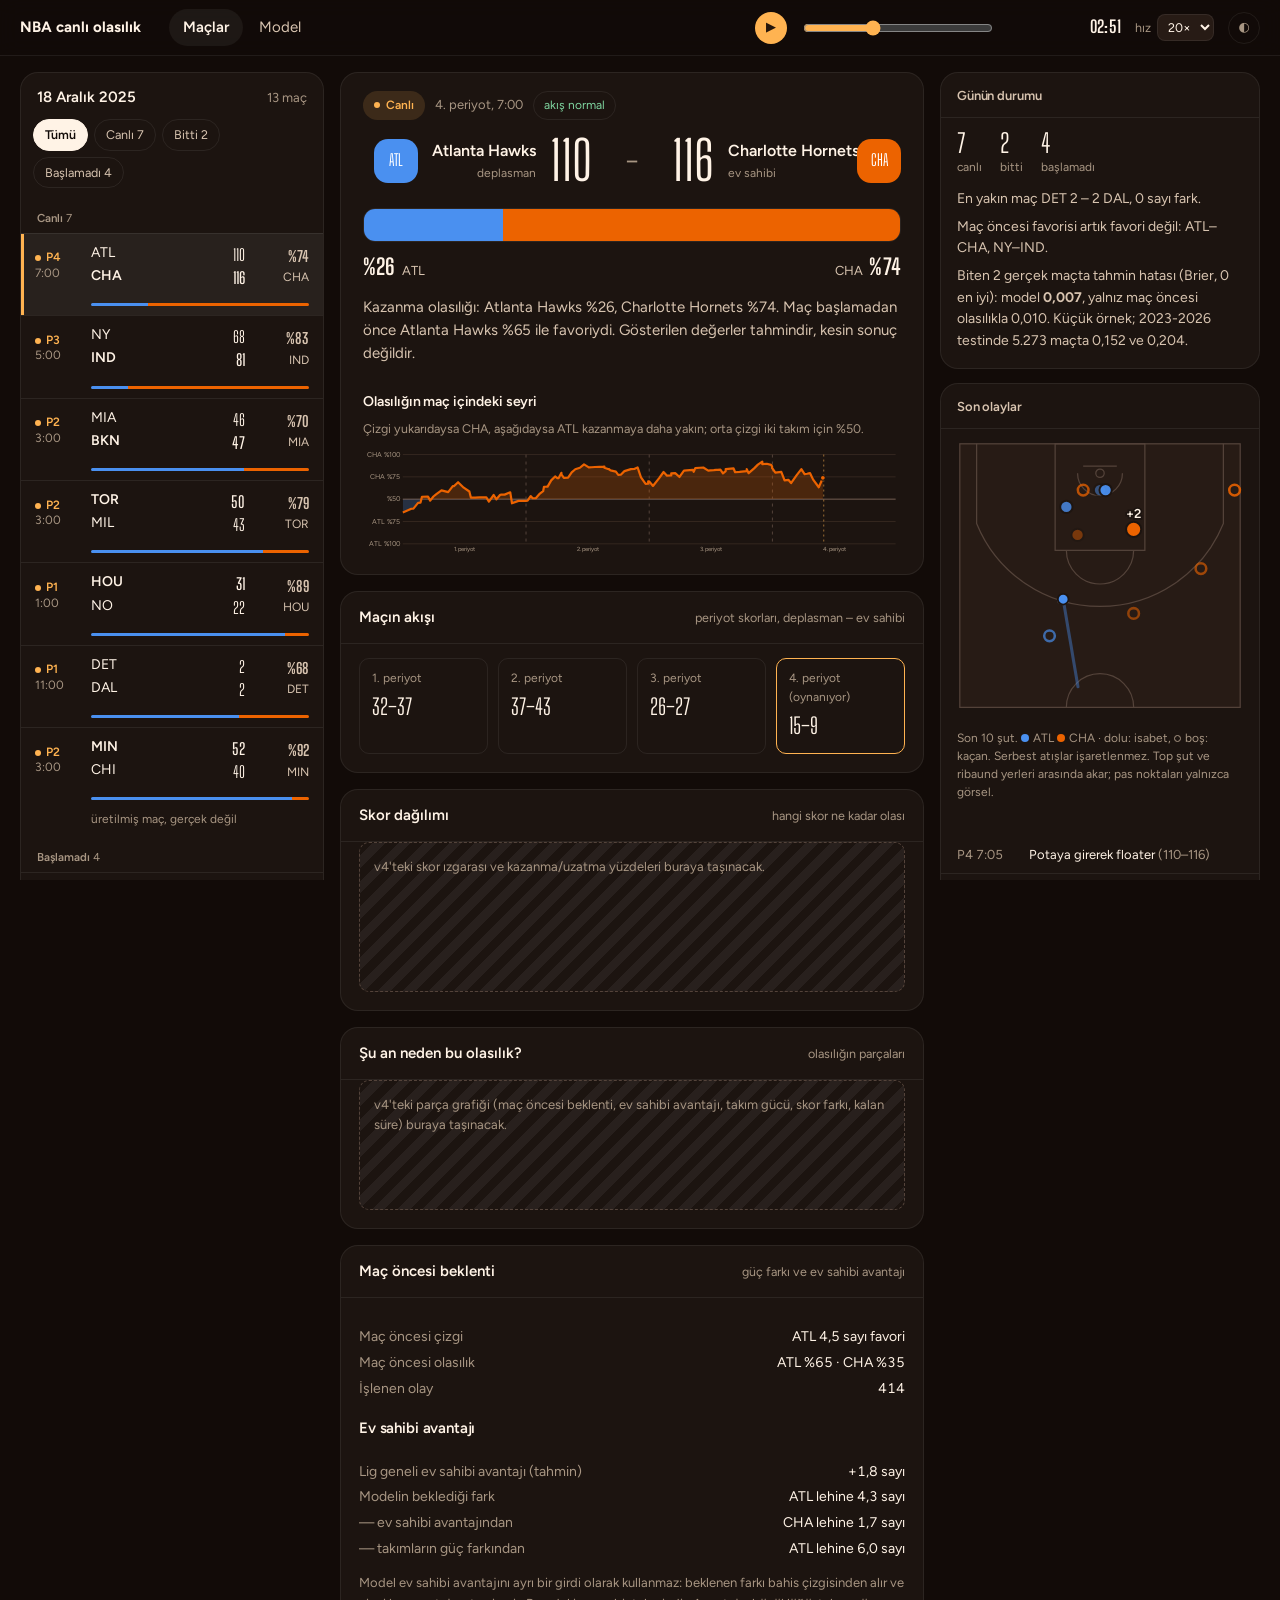
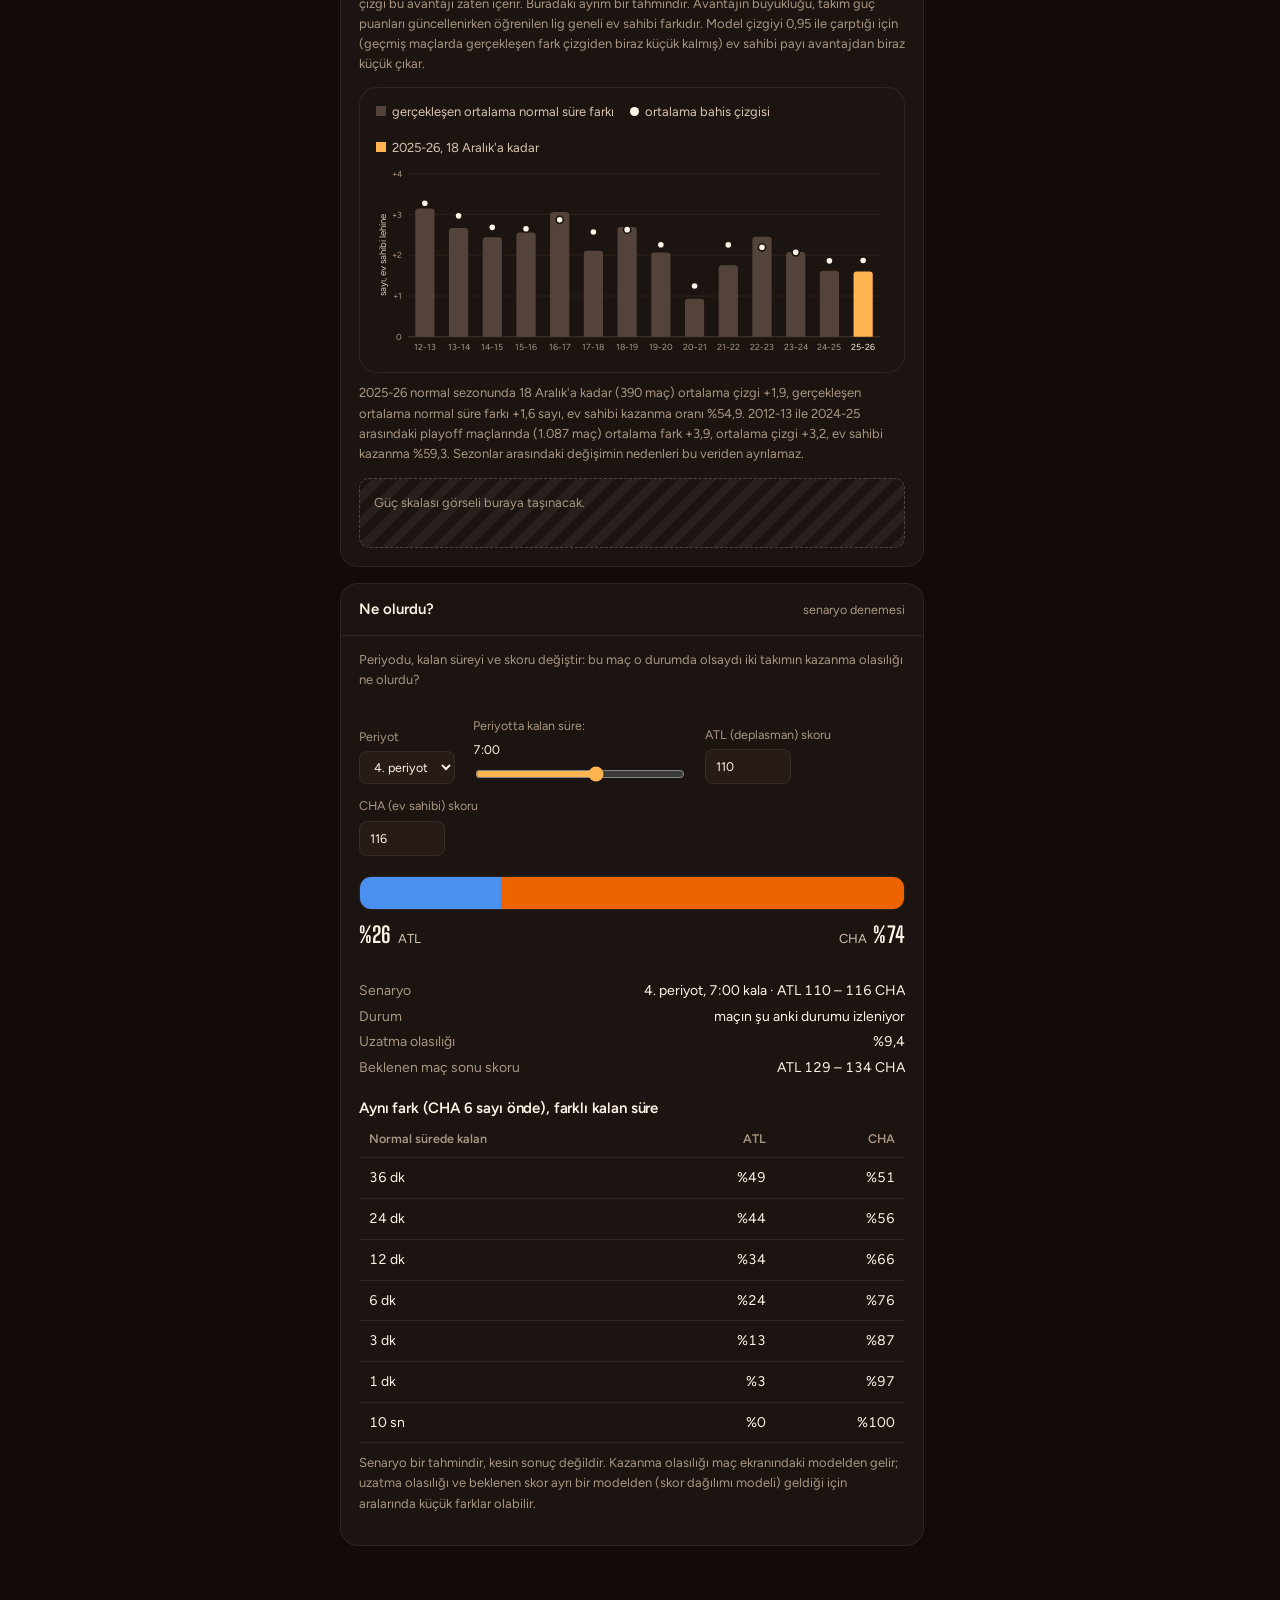
==== commit 4b221577: "Fix review findings, add CI and parity tests, build page from sources, add what-if panel" ====
--- a/docs/index.html
+++ b/docs/index.html
@@ -246,12 +246,19 @@
   .rail,.rail-r{position:static;max-height:none}
   .pts{font-size:44px}
 }
+/* ---------- ne olurdu ---------- */
+.wi-ctl{display:flex;flex-wrap:wrap;gap:12px 18px;align-items:flex-end;padding-top:12px}
+.wi-ctl label{display:flex;flex-direction:column;gap:5px;font-size:12.5px;color:var(--muted)}
+.wi-ctl input[type=number]{width:86px;background:var(--surface-2);color:var(--ink);border:1px solid var(--line);border-radius:8px;padding:7px 10px;font:inherit}
+.wi-ctl input[type=range]{width:210px;accent-color:var(--accent)}
+.wi-ctl output{color:var(--ink);font-variant-numeric:tabular-nums}
+.wi-ctl .linkbtn{padding-bottom:8px}
 </style>
 </head>
 <body>
 
 <header class="top">
-  <div class="brand"><b>NBA canlı olasılık</b><span class="tag">düzen şablonu</span></div>
+  <div class="brand"><b>NBA canlı olasılık</b></div>
   <nav class="nav">
     <button id="navM" aria-current="page">Maçlar</button>
     <button id="navD">Model</button>
@@ -339,7 +346,30 @@
 
     <div class="panel sec">
       <button><span class="t">Ne olurdu?</span><span class="d">senaryo denemesi</span></button>
-      <div class="body"><div class="stub" style="height:110px">Skoru veya kalan süreyi değiştirip olasılığın nasıl değiştiğini gösteren bölüm buraya taşınacak.</div></div>
+      <div class="body">
+        <p class="note" style="margin-top:14px">Periyodu, kalan süreyi ve skoru değiştir: bu maç o durumda olsaydı iki takımın kazanma olasılığı ne olurdu?</p>
+        <div class="wi-ctl">
+          <label>Periyot
+            <select id="wiPer">
+              <option value="1">1. periyot</option><option value="2">2. periyot</option><option value="3">3. periyot</option>
+              <option value="4">4. periyot</option><option value="5">1. uzatma</option><option value="6">2. uzatma</option>
+              <option value="7">3. uzatma</option>
+            </select></label>
+          <label>Periyotta kalan süre: <output id="wiRemOut" for="wiRem"></output>
+            <input type="range" id="wiRem" min="0" max="720" step="5"></label>
+          <label><span id="wiALab"></span><input type="number" id="wiA" min="0" max="250" step="1" inputmode="numeric"></label>
+          <label><span id="wiHLab"></span><input type="number" id="wiH" min="0" max="250" step="1" inputmode="numeric"></label>
+          <button type="button" class="linkbtn" id="wiReset">Maçın şu anki durumuna dön</button>
+        </div>
+        <div class="tug">
+          <div class="bar"><i class="aa" id="wiBarA"></i><i class="hh" id="wiBarH"></i></div>
+          <div class="lab"><span id="wiLabA"></span><span id="wiLabH"></span></div>
+        </div>
+        <dl class="kv" id="wiOut"></dl>
+        <h3 style="margin:18px 0 0;font-size:15px" id="wiTabH"></h3>
+        <table class="t" id="wiTab"></table>
+        <p class="note" id="wiNote"></p>
+      </div>
     </div>
   </div>
 
@@ -380,28 +410,24 @@
      ölçümler 2023-2026 maçlarında yapıldı. Maç ekranında bu sayılar yer almaz; orada yalnızca veri akışında bir sorun
      olduğunda uyarı rozeti çıkar.</p>
   <div class="tiles">
-    <div class="tile"><div class="v">0,1519</div><div class="k">Brier hatası (0 en iyi)</div></div>
-    <div class="tile"><div class="v">0,4557</div><div class="k">Log kayıp</div></div>
-    <div class="tile"><div class="v">254.328</div><div class="k">Test anı</div></div>
-    <div class="tile"><div class="v">0,2467</div><div class="k">Hep %50 deseydik Brier</div></div>
+    <div class="tile"><div class="v" id="tBrier"></div><div class="k">Brier hatası (0 en iyi)</div></div>
+    <div class="tile"><div class="v" id="tLogloss"></div><div class="k">Log kayıp</div></div>
+    <div class="tile"><div class="v" id="tN"></div><div class="k">Test anı</div></div>
+    <div class="tile"><div class="v">0,2500</div><div class="k">Hep %50 deseydik Brier</div></div>
   </div>
 
   <section>
     <h2>Kalibrasyon</h2>
     <p>Model %70 dediğinde gerçekten yüzde yetmiş kazanıyor mu sorusunun cevabı.</p>
     <div class="chartbox" id="calChart"></div>
-    <p class="note">Her nokta, modelin benzer olasılık verdiği test anlarının bir grubu (10 grup). Nokta kesikli çizginin
-       üstündeyse ev sahibi tahminden sık kazanmış, altındaysa seyrek. Örnek: modelin %85 civarı dediği
-       30.310 anda ev sahibi %82 oranında kazandı. Kaynak: results/baseline_report.txt, test 2023-2026.</p>
+    <p class="note" id="calNote"></p>
   </section>
 
   <section>
     <h2>Maç ilerledikçe hata</h2>
     <p>Brier hatası (0 en iyi) maçın hangi bölümünde ölçüldüğüne göre. Karşılaştırma: yalnızca maç öncesi çizgiyi bilen model.</p>
     <div class="chartbox" id="timeChart"></div>
-    <p class="note">İlk çeyrekte model (0,198) maç öncesi çizgiye (0,204) yakın; skor ve süre
-       biriktikçe hata düşüyor, son 5 dakikada 0,069. Uzatma ayrı gösterildi (1.243 an).
-       Kaynak: results/baseline_report.txt, test 2023-2026.</p>
+    <p class="note" id="timeNote"></p>
   </section>
 
   <section>
@@ -409,14 +435,9 @@
     <p>Model tüm maç türleriyle birlikte eğitildi; playoff ve play-in için ayrı ayar yok.</p>
     <table class="t">
       <thead><tr><th>Tür</th><th>Maç</th><th>An</th><th>Brier</th><th>%95 aralık</th><th>Log kayıp</th></tr></thead>
-      <tbody>
-        <tr><td>Normal sezon</td><td>4.914</td><td>237.013</td><td>0,1499</td><td>0,1456 – 0,1542</td><td>0,4504</td></tr>
-        <tr><td>Playoff</td><td>335</td><td>16.151</td><td>0,1693</td><td>0,1511 – 0,1892</td><td>0,5040</td></tr>
-        <tr><td>Play-in</td><td>24</td><td>1.164</td><td>0,1691</td><td>0,1060 – 0,2352</td><td>0,5058</td></tr>
-      </tbody>
+      <tbody id="seasonRows"></tbody>
     </table>
-    <p class="note">Playoff ile normal sezon arasındaki Brier farkı +0,0194, %95 aralık [−0,0004, +0,0386].
-       Aralık sıfırı içerdiği için fark bu veriyle ayırt edilemiyor. Play-in satırı 24 maça dayanıyor, yalnızca bilgi amaçlı.</p>
+    <p class="note" id="seasonNote"></p>
   </section>
 
   <section>
@@ -470,7 +491,10 @@
 </div>
 
 <script>
-const DAY={"date":"2025-12-18","types":["Jumpball","Driving Floating Jump Shot","Defensive Rebound","Layup Driving Reverse","Bad Pass\nTurnover","Jump Shot","Driving Layup Shot","Driving Finger Roll Layup","Running Jump Shot","Full Timeout","Shooting Foul","Free Throw - 1 of 2","Free Throw - 2 of 2","Step Back Jump Shot","Offensive Rebound","Personal Foul","Hook Driving Bank","Fade Away Jump Shot","Free Throw - 1 of 1","Out of Bounds - Lost Ball Turnover","Substitution","Turnaround Jump Shot","Kicked Ball","Running Finger Roll Layup","Defensive Goaltending","Pullup Jump Shot","Lost Ball Turnover","Out of Bounds - Bad Pass Turnover","Layup Shot","Driving Dunk Shot","Turnaround Hook Shot","Cutting Layup Shot","Cutting Dunk Shot","Layup Running Reverse","Running Layup Shot","Heave Jump Shot","End Period","Offensive Foul","Offensive Foul Turnover","Alley Oop Dunk Shot","Running Alley Oop Layup Shot","Tip Shot","Running Dunk Shot","Shot Clock Turnover","Turnaround Fade Away Jump Shot","Pullup Bank Jump Shot","Dunk Shot","Traveling","Free Throw - 1 of 3","Free Throw - 2 of 3","Free Throw - 3 of 3","Hook Shot Bank","Back Court Turnover","Running Pullup Jump Shot","Floating Jump Shot","Fade Away Bank Jump Shot","Coach's Challenge (Stands)","Loose Ball Foul","Turnaround Fadeaway Bank Jump Shot","Coach's Challenge (Overturned)","End Game","Turnaround Bank Jump Shot","Driving Hook Shot","Finger Roll Layup","Driving Floating Bank Jump Shot","Ref-Initiated Review (Supported)","Tip Dunk Shot","Offensive Goaltending Turnover","Hook Shot","Layup Shot Putback","Delay of Game","Technical Foul","Free Throw - Technical","Alley Oop Layup Shot","Running Alley Oop Dunk Shot","Driving Jump Shot Bank","Coach's Challenge (Supported)","Offensive Charge","Personal Take Foul","Coach's Challenge (replaycenter)","Putback Dunk Shot","Ref-Initiated Review (Stands)","Out of Bounds - Step Turnover","Flagrant Foul Type 1","Ref-Initiated Review (Overturned)","Free Throw - Flagrant 1 of 2","Free Throw - Flagrant 2 of 2","Jump Shot Bank","Palming Turnover","Cutting Finger Roll Layup Shot","Challenge","Reverse Layup Shot","Ejection","Step Back Bank Jump Shot","Running Reverse Dunk Shot","8-Second Turnover","Defensive 3-Seconds Technical","3-Second Turnover","Double Dribble Turnover","Start of period","Jump ball","Made 3-pt shot","Shooting foul","Free throw 1 of 1 (and-one) missed","Defensive rebound","Missed shot","Made 2-pt shot","Turnover","Offensive rebound","Free throw 1 of 1 (and-one) made","Free throw 1 of 2 made","Free throw 2 of 2 made","Free throw 1 of 2 missed","End of period","Free throw 2 of 2 missed","End of game"],"dayStart":7200,"dayEnd":15780,"games":[{"id":401810224,"home":"OKC","away":"LAC","sh":[[1,30.0,6.0,1,0,0],[3,24.0,-1.0,0,1,2],[5,36.0,11.0,0,1,2],[6,26.0,2.0,1,1,2],[7,42.0,18.0,0,1,3],[8,23.0,2.0,1,0,0],[10,48.0,3.0,0,1,3],[16,36.0,24.0,0,0,0],[18,10.0,21.0,1,0,0],[20,2.0,10.0,1,0,0],[22,24.0,27.0,1,1,3],[23,29.0,8.0,0,1,2],[25,19.0,3.0,1,0,0],[27,24.0,27.0,1,1,3],[28,20.0,0.0,0,1,2],[29,22.0,2.0,1,0,0],[31,10.0,22.0,0,0,0],[33,21.0,2.0,1,0,0],[35,8.0,19.0,0,0,0],[37,24.0,9.0,1,1,2],[41,2.0,-1.0,1,1,3],[43,17.0,16.0,0,1,2],[45,9.0,19.0,1,0,0],[47,26.0,0.0,0,1,2],[49,17.0,16.0,1,0,0],[55,25.0,1.0,0,1,2],[56,48.0,6.0,1,0,0],[59,25.0,1.0,0,1,2],[60,2.0,3.0,1,0,0],[62,37.0,-2.0,0,1,2],[63,8.0,20.0,1,0,0],[67,2.0,-1.0,0,0,0],[70,2.0,11.0,1,0,0],[72,24.0,-1.0,0,1,2],[74,25.0,2.0,1,1,2],[75,28.0,1.0,0,0,0],[77,27.0,-1.0,1,1,2],[82,27.0,1.0,1,0,0],[85,48.0,-1.0,1,1,3],[87,19.0,0.0,1,1,2],[91,30.0,4.0,0,0,0],[94,23.0,2.0,1,0,0],[97,26.0,2.0,1,0,0],[106,47.0,13.0,0,0,0],[108,24.0,6.0,0,0,0],[110,30.0,16.0,1,0,0],[112,24.0,28.0,0,1,3],[114,3.0,-3.0,0,1,3],[115,26.0,2.0,1,1,2],[116,45.0,57.0,0,0,0],[124,26.0,2.0,1,1,2],[125,18.0,25.0,0,0,0],[127,41.0,21.0,1,0,0],[131,25.0,2.0,1,1,2],[133,2.0,1.0,0,1,3],[134,38.0,22.0,1,0,0],[137,26.0,1.0,1,1,2],[143,39.0,22.0,1,0,0],[145,43.0,18.0,0,0,0],[147,36.0,24.0,1,1,3],[148,24.0,26.0,0,1,3],[149,18.0,4.0,1,0,0],[151,23.0,2.0,1,1,2],[153,25.0,2.0,1,1,2],[155,12.0,22.0,0,0,0],[157,3.0,16.0,1,1,3],[158,39.0,23.0,0,0,0],[160,5.0,16.0,0,0,0],[167,25.0,4.0,1,0,0],[169,26.0,1.0,0,0,0],[171,26.0,25.0,0,1,3],[172,21.0,8.0,1,1,2],[173,29.0,26.0,0,0,0],[175,24.0,1.0,1,1,2],[176,25.0,27.0,0,0,0],[178,24.0,1.0,1,1,2],[186,48.0,-1.0,1,0,0],[188,1.0,-2.0,0,0,0],[190,32.0,4.0,1,1,2],[191,39.0,-2.0,0,1,2],[192,26.0,1.0,1,1,2],[193,41.0,3.0,0,1,2],[194,26.0,1.0,1,1,2],[195,29.0,3.0,0,0,0],[201,25.0,2.0,0,0,0],[207,28.0,3.0,1,0,0],[209,27.0,2.0,0,0,0],[211,18.0,0.0,1,1,2],[212,40.0,22.0,0,0,0],[214,34.0,26.0,1,0,0],[216,41.0,20.0,0,0,0],[218,2.0,0.0,1,0,0],[220,30.0,14.0,0,1,2],[221,4.0,16.0,1,1,3],[229,26.0,1.0,0,1,2],[230,44.0,4.0,1,0,0],[237,6.0,3.0,0,1,2],[238,29.0,1.0,1,1,2],[239,18.0,26.0,0,1,3],[240,36.0,1.0,1,1,2],[243,24.0,13.0,1,0,0],[245,31.0,9.0,0,0,0],[250,26.0,0.0,1,1,2],[256,30.0,6.0,0,1,2],[257,25.0,10.0,1,0,0],[265,26.0,16.0,0,1,2],[266,4.0,12.0,1,0,0],[269,23.0,1.0,0,0,0],[271,26.0,1.0,0,0,0],[273,30.0,4.0,1,0,0],[276,29.0,26.0,1,0,0],[278,25.0,2.0,0,1,2],[279,28.0,0.0,1,0,0],[281,48.0,3.0,0,0,0],[283,25.0,0.0,1,1,2],[288,48.0,-2.0,0,0,0],[290,3.0,-1.0,1,1,3],[291,32.0,5.0,0,1,2],[292,13.0,22.0,1,1,3],[296,26.0,1.0,0,1,2],[297,24.0,5.0,1,0,0],[299,26.0,1.0,0,1,2],[303,41.0,25.0,1,1,3],[305,24.0,0.0,1,1,2],[309,26.0,0.0,1,1,2],[311,26.0,-1.0,1,1,2],[315,24.0,2.0,0,0,0],[317,29.0,14.0,1,1,2],[319,38.0,23.0,1,0,0],[322,24.0,-1.0,1,1,2],[323,33.0,4.0,0,0,0],[325,25.0,0.0,0,1,2],[326,27.0,1.0,1,0,0],[328,25.0,0.0,1,1,2],[330,41.0,23.0,0,0,0],[332,25.0,0.0,1,1,2],[333,31.0,14.0,0,0,0],[335,46.0,15.0,1,0,0],[341,2.0,-1.0,1,0,0],[343,9.0,20.0,1,1,3],[351,30.0,27.0,1,0,0],[363,25.0,0.0,1,1,2],[364,30.0,2.0,0,1,2],[365,31.0,1.0,1,0,0],[368,25.0,0.0,1,1,2],[369,21.0,1.0,0,0,0],[371,23.0,-1.0,1,0,0],[373,6.0,18.0,0,0,0],[375,3.0,11.0,1,1,3],[376,1.0,2.0,0,0,0],[378,27.0,1.0,1,0,0],[380,26.0,1.0,0,1,2],[382,19.0,8.0,1,0,0],[385,29.0,13.0,1,0,0],[387,48.0,-1.0,0,1,3],[389,29.0,3.0,1,1,2],[390,47.0,9.0,0,0,0],[395,23.0,2.0,0,0,0],[397,41.0,20.0,1,0,0],[399,25.0,0.0,1,0,0],[404,23.0,1.0,0,1,2],[405,24.0,-1.0,1,0,0],[409,23.0,0.0,1,1,2],[411,32.0,15.0,0,0,0],[414,17.0,4.0,0,0,0],[416,23.0,2.0,1,0,0],[418,22.0,5.0,0,1,2],[419,2.0,-2.0,1,0,0],[429,38.0,1.0,0,1,2],[430,29.0,13.0,1,1,2],[431,39.0,21.0,0,1,3],[435,21.0,3.0,1,0,0],[439,40.0,22.0,0,0,0],[441,36.0,15.0,1,0,0],[447,40.0,22.0,1,0,0],[450,48.0,2.0,1,0,0],[458,2.0,0.0,1,1,3],[460,25.0,0.0,1,1,2]],"tip":7200,"dur":2880,"sp":17.0,"pre":0.91,"np":4,"ot":0,"ev":[[0,0.91,0,0,1,"12:00",0,1,6],[21,0.91,0,0,1,"11:39",1,1,1],[24,0.91,0,0,1,"11:36",2,0,4],[30,0.894,0,2,1,"11:30",3,0,1],[53,0.894,0,2,1,"11:07",4,1,5],[56,0.876,0,4,1,"11:04",5,0,1],[72,0.894,2,4,1,"10:48",6,1,1],[94,0.865,2,7,1,"10:26",5,0,1],[105,0.865,2,7,1,"10:15",7,1,1],[107,0.865,2,7,1,"10:13",2,0,4],[112,0.83,2,10,1,"10:08",8,0,1],[112,0.83,2,10,1,"10:08",9,1,0],[125,0.83,2,10,1,"9:55",10,0,0],[125,0.842,3,10,1,"9:55",11,1,2],[125,0.842,3,10,1,"9:55",12,1,2],[127,0.842,3,10,1,"9:53",2,0,4],[143,0.841,3,10,1,"9:37",5,0,1],[145,0.841,3,10,1,"9:35",2,1,4],[149,0.841,3,10,1,"9:31",13,1,1],[153,0.841,3,10,1,"9:27",14,1,3],[155,0.841,3,10,1,"9:25",5,1,1],[158,0.841,3,10,1,"9:22",14,1,3],[164,0.874,6,10,1,"9:16",5,1,1],[185,0.852,6,12,1,"8:55",1,0,1],[195,0.851,6,12,1,"8:45",15,0,0],[203,0.851,6,12,1,"8:37",6,1,1],[206,0.851,6,12,1,"8:34",14,1,3],[208,0.882,9,12,1,"8:32",5,1,1],[223,0.862,9,14,1,"8:17",16,0,1],[234,0.861,9,14,1,"8:06",7,1,1],[235,0.861,9,14,1,"8:05",2,0,4],[241,0.861,9,14,1,"7:59",5,0,1],[243,0.861,9,14,1,"7:57",2,1,4],[252,0.861,9,14,1,"7:48",6,1,1],[254,0.861,9,14,1,"7:46",2,0,4],[258,0.86,9,14,1,"7:42",8,0,1],[261,0.86,9,14,1,"7:39",2,1,4],[273,0.881,11,14,1,"7:27",17,1,1],[273,0.881,11,14,1,"7:27",10,0,0],[273,0.89,12,14,1,"7:27",18,1,2],[291,0.89,12,14,1,"7:09",19,0,5],[299,0.914,15,14,1,"7:01",5,1,1],[312,0.914,15,14,1,"6:48",20,0,0],[325,0.898,15,16,1,"6:35",21,0,1],[335,0.898,15,16,1,"6:25",22,0,0],[344,0.898,15,16,1,"6:16",13,1,1],[346,0.898,15,16,1,"6:14",2,0,4],[348,0.879,15,18,1,"6:12",23,0,1],[348,0.879,15,18,1,"6:12",24,1,0],[359,0.879,15,18,1,"6:01",25,1,1],[362,0.879,15,18,1,"5:58",2,0,4],[384,0.878,15,18,1,"5:36",26,0,5],[384,0.878,15,18,1,"5:36",27,1,5],[384,0.878,15,18,1,"5:36",20,1,0],[384,0.878,15,18,1,"5:36",20,1,0],[391,0.856,15,20,1,"5:29",28,0,1],[406,0.856,15,20,1,"5:14",13,1,1],[408,0.856,15,20,1,"5:12",2,0,4],[408,0.856,15,20,1,"5:12",20,1,0],[422,0.83,15,22,1,"4:58",29,0,1],[436,0.829,15,22,1,"4:44",5,1,1],[439,0.829,15,22,1,"4:41",2,0,4],[447,0.8,15,24,1,"4:33",30,0,1],[459,0.799,15,24,1,"4:21",5,1,1],[461,0.799,15,24,1,"4:19",2,0,4],[461,0.799,15,24,1,"4:19",20,1,0],[461,0.799,15,24,1,"4:19",20,0,0],[477,0.798,15,24,1,"4:03",5,0,1],[482,0.798,15,24,1,"3:58",2,1,4],[487,0.798,15,24,1,"3:53",20,0,0],[498,0.797,15,24,1,"3:42",5,1,1],[501,0.797,15,24,1,"3:39",2,0,4],[517,0.762,15,26,1,"3:23",31,0,1],[517,0.762,15,26,1,"3:23",9,1,0],[527,0.795,17,26,1,"3:13",32,1,1],[546,0.794,17,26,1,"2:54",6,0,1],[549,0.794,17,26,1,"2:51",2,1,4],[552,0.824,19,26,1,"2:48",6,1,1],[552,0.824,19,26,1,"2:48",10,0,0],[552,0.824,19,26,1,"2:48",20,0,0],[552,0.824,19,26,1,"2:48",18,1,2],[554,0.823,19,26,1,"2:46",14,1,3],[558,0.823,19,26,1,"2:42",32,1,1],[561,0.823,19,26,1,"2:39",2,0,4],[562,0.823,19,26,1,"2:38",19,0,5],[570,0.862,22,26,1,"2:30",5,1,1],[590,0.861,22,26,1,"2:10",27,0,5],[597,0.883,24,26,1,"2:03",6,1,1],[597,0.883,24,26,1,"2:03",10,0,0],[597,0.883,24,26,1,"2:03",9,0,0],[597,0.892,25,26,1,"2:03",18,1,2],[610,0.892,25,26,1,"1:50",6,0,1],[612,0.892,25,26,1,"1:48",14,0,3],[612,0.892,25,26,1,"1:48",26,0,5],[617,0.892,25,26,1,"1:43",33,1,1],[619,0.892,25,26,1,"1:41",2,0,4],[625,0.892,25,26,1,"1:35",26,0,5],[628,0.892,25,26,1,"1:32",34,1,1],[630,0.892,25,26,1,"1:30",2,0,4],[640,0.891,25,26,1,"1:20",20,0,0],[640,0.891,25,26,1,"1:20",20,1,0],[640,0.891,25,26,1,"1:20",20,0,0],[647,0.891,25,26,1,"1:13",10,1,0],[647,0.881,25,27,1,"1:13",11,0,2],[647,0.881,25,27,1,"1:13",12,0,2],[650,0.881,25,27,1,"1:10",14,0,3],[653,0.881,25,27,1,"1:07",5,0,1],[657,0.881,25,27,1,"1:03",14,0,3],[661,0.881,25,27,1,"0:58.2",30,0,1],[663,0.881,25,27,1,"0:56.8",2,1,4],[669,0.881,25,27,1,"0:50.7",25,1,1],[672,0.88,25,27,1,"0:47.9",2,0,4],[681,0.845,25,30,1,"0:38.2",25,0,1],[691,0.844,25,30,1,"0:28.6",4,1,5],[707,0.799,25,33,1,"0:12.4",5,0,1],[718,0.829,27,33,1,"0:1.9",6,1,1],[719,0.829,27,33,1,"0:0.3",35,0,1],[719,0.829,27,33,1,"0:0.1",14,0,3],[720,0.829,27,33,1,"0:0.0",36,-1,7],[720,0.829,27,33,2,"12:00",20,1,0],[720,0.829,27,33,2,"12:00",20,1,0],[733,0.828,27,33,2,"11:47",10,1,0],[733,0.813,27,34,2,"11:47",11,0,2],[733,0.797,27,35,2,"11:47",12,0,2],[753,0.827,29,35,2,"11:27",31,1,1],[767,0.826,29,35,2,"11:13",5,0,1],[772,0.826,29,35,2,"11:08",2,1,4],[777,0.826,29,35,2,"11:03",8,1,1],[781,0.826,29,35,2,"10:59",2,0,4],[786,0.825,29,35,2,"10:54",37,0,0],[786,0.825,29,35,2,"10:54",38,0,5],[798,0.853,31,35,2,"10:42",39,1,1],[811,0.852,31,35,2,"10:29",15,1,0],[820,0.808,31,38,2,"10:20",5,0,1],[837,0.807,31,38,2,"10:03",13,1,1],[840,0.806,31,38,2,"10:00",2,0,4],[851,0.806,31,38,2,"9:49",4,0,5],[855,0.836,33,38,2,"9:45",40,1,1],[871,0.835,33,38,2,"9:29",37,0,0],[871,0.835,33,38,2,"9:29",38,0,5],[871,0.835,33,38,2,"9:29",20,1,0],[871,0.835,33,38,2,"9:29",20,0,0],[871,0.835,33,38,2,"9:29",20,0,0],[880,0.835,33,38,2,"9:20",5,1,1],[884,0.835,33,38,2,"9:16",2,0,4],[888,0.834,33,38,2,"9:12",8,0,1],[891,0.834,33,38,2,"9:09",2,1,4],[897,0.873,36,38,2,"9:03",5,1,1],[913,0.833,36,41,2,"8:47",5,0,1],[931,0.832,36,41,2,"8:29",6,1,1],[933,0.832,36,41,2,"8:27",14,1,3],[933,0.86,38,41,2,"8:27",41,1,1],[944,0.859,38,41,2,"8:16",4,0,5],[946,0.883,40,41,2,"8:14",42,1,1],[946,0.883,40,41,2,"8:14",9,0,0],[963,0.882,40,41,2,"7:57",5,0,1],[965,0.882,40,41,2,"7:55",2,1,4],[973,0.912,43,41,2,"7:47",13,1,1],[999,0.911,43,41,2,"7:21",5,0,1],[1003,0.911,43,41,2,"7:17",14,0,3],[1005,0.911,43,41,2,"7:15",13,0,1],[1007,0.911,43,41,2,"7:13",2,1,4],[1020,0.911,43,41,2,"7:00",10,0,0],[1020,0.919,44,41,2,"7:00",11,1,2],[1020,0.919,44,41,2,"7:00",20,0,0],[1020,0.927,45,41,2,"7:00",12,1,2],[1045,0.927,45,41,2,"6:35",43,0,5],[1054,0.927,45,41,2,"6:26",6,1,1],[1055,0.927,45,41,2,"6:25",2,0,4],[1060,0.927,45,41,2,"6:20",34,0,1],[1060,0.927,45,41,2,"6:20",14,0,3],[1068,0.9,45,44,2,"6:12",5,0,1],[1081,0.918,47,44,2,"5:59",44,1,1],[1092,0.918,47,44,2,"5:48",5,0,1],[1095,0.918,47,44,2,"5:45",2,1,4],[1111,0.933,49,44,2,"5:29",6,1,1],[1125,0.933,49,44,2,"5:15",5,0,1],[1127,0.933,49,44,2,"5:13",2,1,4],[1131,0.946,51,44,2,"5:09",34,1,1],[1146,0.946,51,44,2,"4:54",10,1,0],[1146,0.946,51,44,2,"4:54",11,0,2],[1146,0.946,51,44,2,"4:54",14,0,3],[1146,0.946,51,44,2,"4:54",20,1,0],[1146,0.946,51,44,2,"4:54",20,1,0],[1146,0.946,51,44,2,"4:54",20,1,0],[1146,0.94,51,45,2,"4:54",12,0,2],[1166,0.939,51,45,2,"4:34",5,1,1],[1169,0.939,51,45,2,"4:31",2,0,4],[1180,0.939,51,45,2,"4:20",5,0,1],[1183,0.939,51,45,2,"4:17",2,1,4],[1192,0.951,53,45,2,"4:08",45,1,1],[1201,0.939,53,47,2,"3:59",13,0,1],[1214,0.951,55,47,2,"3:46",3,1,1],[1232,0.939,55,49,2,"3:28",17,0,1],[1248,0.951,57,49,2,"3:12",3,1,1],[1267,0.951,57,49,2,"2:53",31,0,1],[1267,0.951,57,49,2,"2:53",14,0,3],[1267,0.951,57,49,2,"2:53",9,1,0],[1267,0.951,57,49,2,"2:53",20,1,0],[1267,0.951,57,49,2,"2:53",20,1,0],[1267,0.951,57,49,2,"2:53",15,1,0],[1274,0.951,57,49,2,"2:46",31,0,1],[1276,0.951,57,49,2,"2:44",2,1,4],[1287,0.951,57,49,2,"2:33",4,1,5],[1288,0.951,57,49,2,"2:32",15,1,0],[1288,0.945,57,50,2,"2:32",11,0,2],[1288,0.939,57,51,2,"2:32",12,0,2],[1307,0.938,57,51,2,"2:13",6,1,1],[1310,0.938,57,51,2,"2:10",2,0,4],[1313,0.938,57,51,2,"2:07",34,0,1],[1315,0.938,57,51,2,"2:05",2,1,4],[1331,0.951,59,51,2,"1:49",17,1,1],[1345,0.951,59,51,2,"1:35",5,0,1],[1345,0.951,59,51,2,"1:35",2,1,4],[1355,0.951,59,51,2,"1:25",25,1,1],[1358,0.951,59,51,2,"1:22",2,0,4],[1370,0.951,59,51,2,"1:10",5,0,1],[1373,0.951,59,51,2,"1:07",2,1,4],[1385,0.95,59,51,2,"0:55.0",5,1,1],[1387,0.95,59,51,2,"0:52.8",2,0,4],[1406,0.938,59,53,2,"0:33.4",44,0,1],[1412,0.956,62,53,2,"0:27.3",5,1,1],[1424,0.956,62,53,2,"0:15.8",26,0,5],[1426,0.956,62,53,2,"0:13.2",10,0,0],[1426,0.961,63,53,2,"0:13.2",11,1,2],[1426,0.961,63,53,2,"0:13.2",20,1,0],[1426,0.961,63,53,2,"0:13.2",20,1,0],[1426,0.961,63,53,2,"0:13.2",20,0,0],[1426,0.965,64,53,2,"0:13.2",12,1,2],[1434,0.956,64,55,2,"0:5.4",46,0,1],[1439,0.956,64,55,2,"0:0.3",13,1,1],[1439,0.956,64,55,2,"0:0.1",14,1,3],[1440,0.956,64,55,2,"0:0.0",36,-1,7],[1440,0.956,64,55,3,"12:00",20,1,0],[1440,0.956,64,55,3,"12:00",20,1,0],[1440,0.956,64,55,3,"12:00",20,0,0],[1440,0.956,64,55,3,"12:00",20,0,0],[1454,0.944,64,57,3,"11:46",25,0,1],[1470,0.956,66,57,3,"11:30",6,1,1],[1488,0.937,66,60,3,"11:12",5,0,1],[1506,0.95,68,60,3,"10:54",17,1,1],[1515,0.95,68,60,3,"10:45",37,0,0],[1515,0.95,68,60,3,"10:45",38,0,5],[1530,0.95,68,60,3,"10:30",25,1,1],[1532,0.95,68,60,3,"10:28",2,0,4],[1540,0.95,68,60,3,"10:20",5,0,1],[1543,0.95,68,60,3,"10:17",14,0,3],[1551,0.95,68,60,3,"10:09",10,1,0],[1551,0.943,68,61,3,"10:09",11,0,2],[1551,0.936,68,62,3,"10:09",12,0,2],[1563,0.95,70,62,3,"9:57",46,1,1],[1581,0.95,70,62,3,"9:39",47,0,5],[1593,0.95,70,62,3,"9:27",10,0,0],[1593,0.956,71,62,3,"9:27",48,1,2],[1593,0.961,72,62,3,"9:27",49,1,2],[1593,0.966,73,62,3,"9:27",50,1,2],[1608,0.956,73,64,3,"9:12",1,0,1],[1621,0.956,73,64,3,"8:59",25,1,1],[1622,0.956,73,64,3,"8:58",2,0,4],[1630,0.956,73,64,3,"8:50",10,1,0],[1630,0.95,73,65,3,"8:50",11,0,2],[1630,0.943,73,66,3,"8:50",12,0,2],[1638,0.943,73,66,3,"8:42",10,0,0],[1638,0.95,74,66,3,"8:42",11,1,2],[1638,0.956,75,66,3,"8:42",12,1,2],[1658,0.943,75,68,3,"8:22",13,0,1],[1668,0.943,75,68,3,"8:12",5,1,1],[1670,0.943,75,68,3,"8:10",2,0,4],[1672,0.943,75,68,3,"8:08",15,1,0],[1681,0.943,75,68,3,"7:59",51,0,1],[1682,0.943,75,68,3,"7:58",14,0,3],[1682,0.943,75,68,3,"7:58",41,0,1],[1686,0.943,75,68,3,"7:54",2,1,4],[1697,0.943,75,68,3,"7:43",1,1,1],[1699,0.943,75,68,3,"7:41",2,0,4],[1702,0.943,75,68,3,"7:38",26,0,5],[1710,0.943,75,68,3,"7:30",25,1,1],[1713,0.943,75,68,3,"7:27",2,0,4],[1727,0.925,75,70,3,"7:13",28,0,1],[1742,0.925,75,70,3,"6:58",6,1,1],[1744,0.925,75,70,3,"6:56",2,0,4],[1754,0.925,75,70,3,"6:46",13,0,1],[1757,0.925,75,70,3,"6:43",2,1,4],[1769,0.942,77,70,3,"6:31",7,1,1],[1769,0.942,77,70,3,"6:31",9,0,0],[1769,0.942,77,70,3,"6:31",20,1,0],[1769,0.942,77,70,3,"6:31",20,1,0],[1769,0.942,77,70,3,"6:31",20,0,0],[1793,0.942,77,70,3,"6:07",5,0,1],[1796,0.942,77,70,3,"6:04",2,1,4],[1805,0.962,80,70,3,"5:55",5,1,1],[1820,0.949,80,72,3,"5:40",13,0,1],[1836,0.967,83,72,3,"5:24",13,1,1],[1849,0.967,83,72,3,"5:11",52,0,5],[1849,0.967,83,72,3,"5:11",20,0,0],[1859,0.967,83,72,3,"5:01",27,1,5],[1873,0.956,83,74,3,"4:47",6,0,1],[1888,0.956,83,74,3,"4:32",1,1,1],[1890,0.956,83,74,3,"4:30",2,0,4],[1895,0.942,83,76,3,"4:25",34,0,1],[1903,0.942,83,76,3,"4:17",15,0,0],[1903,0.942,83,76,3,"4:17",20,1,0],[1903,0.942,83,76,3,"4:17",20,1,0],[1911,0.962,86,76,3,"4:09",5,1,1],[1924,0.962,86,76,3,"3:56",4,0,5],[1926,0.972,88,76,3,"3:54",6,1,1],[1926,0.972,88,76,3,"3:54",9,0,0],[1926,0.972,88,76,3,"3:54",20,0,0],[1940,0.972,88,76,3,"3:40",4,0,5],[1945,0.979,90,76,3,"3:35",42,1,1],[1960,0.979,90,76,3,"3:20",26,0,5],[1966,0.985,92,76,3,"3:14",34,1,1],[1966,0.985,92,76,3,"3:14",9,0,0],[1966,0.985,92,76,3,"3:14",20,0,0],[1977,0.985,92,76,3,"3:03",15,1,0],[1982,0.985,92,76,3,"2:58",6,0,1],[1985,0.985,92,76,3,"2:55",2,1,4],[1991,0.989,94,76,3,"2:49",25,1,1],[2003,0.989,94,76,3,"2:37",4,0,5],[2010,0.989,94,76,3,"2:30",53,1,1],[2013,0.989,94,76,3,"2:27",2,0,4],[2019,0.989,94,76,3,"2:21",26,0,5],[2023,0.992,96,76,3,"2:17",33,1,1],[2047,0.993,96,76,3,"1:53",54,0,1],[2047,0.993,96,76,3,"1:53",14,0,3],[2051,0.99,96,78,3,"1:49",41,0,1],[2061,0.99,96,78,3,"1:39",6,1,1],[2061,0.99,96,78,3,"1:39",14,1,3],[2061,0.993,98,78,3,"1:39",41,1,1],[2061,0.993,98,78,3,"1:39",24,0,0],[2080,0.993,98,78,3,"1:20",25,0,1],[2084,0.993,98,78,3,"1:16",2,1,4],[2086,0.995,100,78,3,"1:14",42,1,1],[2104,0.995,100,78,3,"0:55.6",55,0,1],[2107,0.995,100,78,3,"0:52.5",2,1,4],[2120,0.995,100,78,3,"0:39.8",5,1,1],[2124,0.995,100,78,3,"0:35.8",14,1,3],[2124,0.995,100,78,3,"0:35.3",4,1,5],[2127,0.995,100,78,3,"0:32.7",10,1,0],[2127,0.994,100,79,3,"0:32.7",11,0,2],[2127,0.993,100,80,3,"0:32.7",12,0,2],[2133,0.993,100,80,3,"0:27.0",5,1,1],[2136,0.993,100,80,3,"0:23.5",14,1,3],[2143,0.996,103,80,3,"0:16.3",13,1,1],[2149,0.996,103,80,3,"0:10.4",15,1,0],[2149,0.996,103,80,3,"0:10.4",9,1,0],[2149,0.996,103,80,3,"0:10.4",56,1,0],[2149,0.995,103,81,3,"0:10.4",11,0,2],[2149,0.995,103,81,3,"0:10.4",20,1,0],[2149,0.995,103,81,3,"0:10.4",12,0,2],[2151,0.995,103,81,3,"0:8.9",2,1,4],[2155,0.995,103,81,3,"0:4.1",53,1,1],[2159,0.996,103,81,3,"0:0.4",2,0,4],[2159,0.996,103,81,3,"0:0.4",57,1,0],[2159,0.995,103,82,3,"0:0.4",11,0,2],[2159,0.995,103,82,3,"0:0.4",20,1,0],[2159,0.994,103,83,3,"0:0.4",12,0,2],[2160,0.994,103,83,3,"0:0.0",36,-1,7],[2160,0.994,103,83,4,"12:00",20,1,0],[2160,0.994,103,83,4,"12:00",20,1,0],[2160,0.994,103,83,4,"12:00",20,1,0],[2160,0.994,103,83,4,"12:00",20,0,0],[2172,0.994,103,83,4,"11:48",15,0,0],[2181,0.996,105,83,4,"11:39",7,1,1],[2201,0.994,105,85,4,"11:19",21,0,1],[2217,0.994,105,85,4,"11:03",55,1,1],[2223,0.994,105,85,4,"10:57",2,0,4],[2235,0.994,105,85,4,"10:45",26,0,5],[2240,0.996,107,85,4,"10:40",34,1,1],[2262,0.996,107,85,4,"10:18",6,0,1],[2264,0.996,107,85,4,"10:16",2,1,4],[2268,0.996,107,85,4,"10:12",34,1,1],[2268,0.996,107,85,4,"10:12",2,0,4],[2281,0.997,107,85,4,"9:59",5,0,1],[2285,0.997,107,85,4,"9:55",2,1,4],[2297,0.998,110,85,4,"9:43",5,1,1],[2321,0.998,110,85,4,"9:19",5,0,1],[2324,0.998,110,85,4,"9:16",2,1,4],[2330,0.998,110,85,4,"9:10",34,1,1],[2331,0.998,110,85,4,"9:09",2,0,4],[2334,0.998,110,87,4,"9:06",34,0,1],[2334,0.998,110,87,4,"9:06",24,1,0],[2352,0.998,110,87,4,"8:48",13,1,1],[2354,0.998,110,87,4,"8:46",2,0,4],[2361,0.998,110,87,4,"8:39",27,0,5],[2368,0.998,110,87,4,"8:32",25,1,1],[2375,0.998,110,87,4,"8:25",2,0,4],[2386,0.996,110,90,4,"8:14",5,0,1],[2387,0.996,110,90,4,"8:13",9,1,0],[2405,0.998,112,90,4,"7:55",45,1,1],[2420,0.998,112,90,4,"7:40",5,0,1],[2422,0.998,112,90,4,"7:38",14,0,3],[2425,0.998,112,90,4,"7:35",15,1,0],[2425,0.998,112,90,4,"7:35",20,0,0],[2430,0.998,112,90,4,"7:30",15,1,0],[2438,0.998,112,90,4,"7:22",6,0,1],[2440,0.998,112,90,4,"7:20",2,1,4],[2445,0.998,112,90,4,"7:15",5,1,1],[2449,0.998,112,90,4,"7:11",14,1,3],[2449,0.998,112,90,4,"7:11",41,1,1],[2449,0.998,112,90,4,"7:11",14,1,3],[2454,0.998,112,90,4,"7:06",0,1,6],[2456,0.998,112,90,4,"7:04",20,0,0],[2459,0.998,112,90,4,"7:01",26,1,5],[2466,0.997,112,92,4,"6:54",40,0,1],[2477,0.997,112,92,4,"6:43",6,1,1],[2479,0.997,112,92,4,"6:41",2,0,4],[2495,0.998,112,92,4,"6:25",4,0,5],[2495,0.998,112,92,4,"6:25",15,0,0],[2506,0.999,114,92,4,"6:14",6,1,1],[2522,0.999,114,92,4,"5:58",15,1,0],[2531,0.999,114,92,4,"5:49",17,0,1],[2536,0.999,114,92,4,"5:44",14,0,3],[2536,0.999,114,92,4,"5:44",15,1,0],[2545,0.999,114,92,4,"5:35",58,0,1],[2547,0.999,114,92,4,"5:33",2,1,4],[2554,0.999,114,92,4,"5:26",7,1,1],[2556,0.999,114,92,4,"5:24",2,0,4],[2568,0.998,114,94,4,"5:12",1,0,1],[2589,0.999,114,94,4,"4:51",5,1,1],[2595,0.999,114,94,4,"4:45",2,0,4],[2597,0.999,114,94,4,"4:43",10,1,0],[2597,0.999,114,94,4,"4:43",11,0,2],[2597,0.999,114,94,4,"4:43",14,0,3],[2597,0.999,114,94,4,"4:43",20,1,0],[2597,0.999,114,94,4,"4:43",20,1,0],[2597,0.999,114,94,4,"4:43",20,0,0],[2597,0.998,114,95,4,"4:43",12,0,2],[2610,0.998,114,95,4,"4:30",4,1,5],[2624,0.998,114,97,4,"4:16",5,0,1],[2647,0.999,116,97,4,"3:53",25,1,1],[2664,0.998,116,100,4,"3:36",5,0,1],[2681,0.998,116,100,4,"3:19",15,0,0],[2681,0.998,116,100,4,"3:19",20,0,0],[2681,0.998,116,100,4,"3:19",20,0,0],[2687,0.998,116,100,4,"3:13",6,1,1],[2687,0.998,116,100,4,"3:13",9,0,0],[2687,0.998,116,100,4,"3:13",59,0,0],[2687,0.998,116,100,4,"3:13",2,0,4],[2704,0.999,116,100,4,"2:56",5,0,1],[2708,0.999,116,100,4,"2:52",2,1,4],[2726,0.999,116,100,4,"2:34",13,1,1],[2729,0.999,116,100,4,"2:31",2,0,4],[2739,0.999,116,100,4,"2:21",10,1,0],[2739,0.999,116,101,4,"2:21",11,0,2],[2739,0.999,116,101,4,"2:21",12,0,2],[2742,0.999,116,101,4,"2:18",2,1,4],[2761,0.999,116,101,4,"1:59",25,1,1],[2765,0.999,116,101,4,"1:55",2,0,4],[2772,0.999,116,101,4,"1:48",27,0,5],[2796,1.0,116,101,4,"1:24",5,1,1],[2798,1.0,116,101,4,"1:22",2,0,4],[2801,1.0,116,101,4,"1:19",4,0,5],[2807,1.0,116,101,4,"1:13",10,0,0],[2807,1.0,116,101,4,"1:13",11,1,2],[2807,1.0,116,101,4,"1:13",14,1,3],[2807,1.0,117,101,4,"1:13",12,1,2],[2819,1.0,117,101,4,"1:01",4,0,5],[2822,1.0,120,101,4,"0:57.8",8,1,1],[2835,1.0,120,101,4,"0:44.5",4,0,5],[2838,1.0,122,101,4,"0:41.1",34,1,1],[2854,1.0,122,101,4,"0:25.9",26,0,5],[2878,1.0,122,101,4,"0:2.0",43,1,5],[2880,1.0,122,101,4,"0:0.0",36,-1,7],[2880,1.0,122,101,4,"0:0.0",60,-1,7]],"H":1.8,"mu":16.2},{"id":401810225,"home":"SA","away":"WSH","sh":[[1,12.0,24.0,1,1,3],[3,25.0,1.0,1,1,2],[4,35.0,2.0,0,0,0],[7,32.0,26.0,1,0,0],[9,18.0,26.0,1,0,0],[11,24.0,1.0,0,1,2],[14,22.0,0.0,1,0,0],[16,22.0,0.0,0,0,0],[18,12.0,24.0,1,0,0],[20,20.0,24.0,0,1,3],[21,25.0,1.0,1,1,2],[22,25.0,5.0,0,1,2],[23,24.0,1.0,1,1,2],[25,34.0,15.0,0,1,2],[26,26.0,6.0,1,1,2],[27,24.0,1.0,0,1,2],[32,22.0,0.0,1,0,0],[34,43.0,19.0,0,0,0],[36,25.0,26.0,1,1,3],[37,6.0,16.0,0,0,0],[39,18.0,1.0,1,1,2],[40,29.0,9.0,0,1,2],[42,47.0,17.0,0,0,0],[49,31.0,2.0,0,0,0],[51,25.0,0.0,0,0,0],[53,31.0,2.0,0,0,0],[60,27.0,1.0,1,0,0],[62,23.0,1.0,0,0,0],[64,24.0,0.0,1,1,2],[69,23.0,0.0,1,0,0],[71,34.0,13.0,0,1,2],[73,48.0,-1.0,1,0,0],[75,24.0,1.0,0,1,2],[76,48.0,-1.0,1,0,0],[78,25.0,6.0,1,1,2],[79,35.0,5.0,0,0,0],[81,16.0,3.0,0,1,2],[82,25.0,8.0,1,1,2],[83,31.0,24.0,0,0,0],[85,42.0,19.0,1,1,3],[92,48.0,1.0,1,1,3],[93,25.0,1.0,0,1,2],[98,32.0,26.0,0,0,0],[101,45.0,16.0,0,0,0],[103,18.0,4.0,0,0,0],[106,25.0,1.0,1,1,2],[109,38.0,1.0,0,1,2],[110,7.0,18.0,1,0,0],[113,6.0,1.0,0,0,0],[121,22.0,25.0,0,1,3],[122,48.0,6.0,1,0,0],[124,12.0,10.0,0,1,2],[125,2.0,1.0,1,0,0],[127,15.0,25.0,0,0,0],[130,9.0,19.0,0,0,0],[132,26.0,0.0,1,1,2],[133,29.0,11.0,0,1,2],[134,1.0,1.0,1,0,0],[136,18.0,12.0,0,0,0],[143,26.0,1.0,1,0,0],[145,25.0,1.0,0,1,2],[146,25.0,1.0,1,1,2],[147,18.0,1.0,0,1,2],[148,26.0,1.0,1,1,2],[149,21.0,25.0,0,0,0],[155,10.0,20.0,1,0,0],[161,27.0,1.0,0,0,0],[168,12.0,22.0,0,1,3],[169,1.0,-1.0,1,1,3],[170,29.0,3.0,0,0,0],[172,23.0,0.0,1,0,0],[174,48.0,3.0,0,0,0],[176,6.0,18.0,1,1,3],[181,2.0,10.0,0,1,3],[182,25.0,1.0,1,1,2],[183,28.0,5.0,0,0,0],[185,26.0,2.0,0,0,0],[192,24.0,1.0,0,1,2],[193,17.0,15.0,1,1,2],[194,20.0,12.0,0,0,0],[196,12.0,12.0,1,0,0],[198,29.0,25.0,0,0,0],[200,48.0,-2.0,1,0,0],[202,10.0,22.0,1,0,0],[209,24.0,10.0,1,0,0],[211,25.0,1.0,0,1,2],[212,25.0,16.0,1,1,2],[213,34.0,9.0,0,1,2],[214,23.0,0.0,1,1,2],[215,18.0,26.0,0,0,0],[217,49.0,-1.0,1,0,0],[219,6.0,11.0,0,0,0],[226,25.0,0.0,0,1,2],[232,29.0,7.0,0,0,0],[234,31.0,13.0,1,0,0],[236,24.0,1.0,0,1,2],[238,24.0,15.0,0,1,2],[240,27.0,14.0,1,0,0],[246,7.0,18.0,1,1,3],[247,20.0,2.0,0,0,0],[249,9.0,19.0,1,1,3],[251,12.0,22.0,1,0,0],[254,38.0,2.0,1,1,2],[257,32.0,25.0,0,0,0],[259,27.0,0.0,0,1,2],[260,2.0,-1.0,1,0,0],[262,25.0,0.0,1,1,2],[263,1.0,0.0,0,0,0],[265,2.0,3.0,1,0,0],[267,17.0,2.0,0,0,0],[269,23.0,26.0,0,0,0],[271,35.0,14.0,1,0,0],[273,14.0,23.0,0,0,0],[275,8.0,20.0,1,1,3],[279,48.0,4.0,0,0,0],[281,27.0,0.0,1,0,0],[283,25.0,1.0,0,1,2],[287,24.0,26.0,1,1,3],[288,11.0,22.0,0,1,3],[290,48.0,10.0,1,1,3],[293,24.0,9.0,0,0,0],[295,25.0,1.0,1,1,2],[296,25.0,1.0,0,0,0],[298,27.0,1.0,0,1,2],[299,28.0,1.0,1,1,2],[306,24.0,1.0,1,1,2],[307,15.0,9.0,0,1,2],[308,27.0,2.0,1,0,0],[310,49.0,6.0,1,0,0],[313,2.0,3.0,1,0,0],[315,2.0,6.0,0,0,0],[317,40.0,17.0,1,1,2],[318,48.0,3.0,0,0,0],[320,46.0,16.0,1,0,0],[322,25.0,2.0,0,1,2],[323,42.0,19.0,1,0,0],[325,25.0,0.0,1,0,0],[327,45.0,15.0,1,0,0],[329,42.0,19.0,0,1,3],[330,25.0,25.0,1,0,0],[340,2.0,10.0,0,0,0],[351,26.0,1.0,1,0,0],[353,25.0,0.0,1,1,2],[354,4.0,48.0,0,0,0],[361,3.0,2.0,1,0,0],[363,13.0,15.0,0,0,0],[365,14.0,25.0,1,0,0],[371,47.0,12.0,0,0,0],[373,48.0,4.0,1,0,0],[375,24.0,4.0,0,0,0],[377,9.0,19.0,1,0,0],[380,2.0,1.0,0,1,3],[381,25.0,17.0,1,0,0],[383,25.0,4.0,1,0,0],[385,23.0,1.0,0,0,0],[387,2.0,-1.0,1,1,3],[392,18.0,8.0,0,1,2],[393,26.0,2.0,1,1,2],[394,7.0,23.0,0,0,0],[396,9.0,24.0,0,1,3],[400,42.0,20.0,0,0,0],[407,34.0,24.0,0,0,0],[410,27.0,1.0,1,1,2],[411,38.0,22.0,0,0,0],[413,23.0,0.0,1,1,2],[414,21.0,7.0,0,0,0],[416,20.0,25.0,1,1,3],[426,30.0,2.0,1,1,2],[427,14.0,16.0,0,1,2],[428,33.0,24.0,1,1,3],[429,30.0,26.0,0,1,3],[436,25.0,0.0,1,1,2],[441,22.0,10.0,0,0,0],[443,33.0,2.0,1,0,0],[445,14.0,23.0,0,0,0],[447,29.0,1.0,0,0,0],[450,28.0,-1.0,1,0,0],[452,6.0,17.0,0,0,0],[455,29.0,9.0,0,1,2],[456,48.0,5.0,1,0,0],[465,15.0,9.0,0,0,0],[467,27.0,24.0,1,1,3],[468,26.0,3.0,0,1,2],[472,18.0,13.0,1,1,2],[473,23.0,1.0,0,0,0]],"tip":7200,"dur":2880,"sp":15.5,"pre":0.892,"np":4,"ot":0,"ev":[[0,0.892,0,0,1,"12:00",0,1,6],[18,0.915,3,0,1,"11:42",5,1,1],[26,0.915,3,0,1,"11:34",4,0,5],[29,0.928,5,0,1,"11:31",42,1,1],[52,0.928,5,0,1,"11:08",61,0,1],[55,0.928,5,0,1,"11:05",2,1,4],[55,0.928,5,0,1,"11:05",15,0,0],[62,0.928,5,0,1,"10:58",5,1,1],[66,0.927,5,0,1,"10:54",14,1,3],[68,0.927,5,0,1,"10:52",5,1,1],[71,0.927,5,0,1,"10:49",2,0,4],[74,0.915,5,2,1,"10:46",23,0,1],[80,0.915,5,2,1,"10:40",27,1,5],[89,0.914,5,2,1,"10:31",26,0,5],[95,0.914,5,2,1,"10:25",34,1,1],[97,0.914,5,2,1,"10:23",2,0,4],[101,0.914,5,2,1,"10:19",34,0,1],[104,0.914,5,2,1,"10:16",2,1,4],[107,0.914,5,2,1,"10:13",8,1,1],[109,0.914,5,2,1,"10:11",2,0,4],[118,0.891,5,5,1,"10:02",5,0,1],[134,0.907,7,5,1,"9:46",32,1,1],[147,0.89,7,7,1,"9:33",6,0,1],[158,0.907,9,7,1,"9:22",39,1,1],[158,0.907,9,7,1,"9:22",9,0,0],[175,0.89,9,9,1,"9:05",25,0,1],[196,0.906,11,9,1,"8:44",62,1,1],[211,0.889,11,11,1,"8:29",6,0,1],[218,0.889,11,11,1,"8:22",10,0,0],[218,0.898,12,11,1,"8:22",11,1,2],[218,0.906,13,11,1,"8:22",12,1,2],[236,0.906,13,11,1,"8:04",4,0,5],[241,0.906,13,11,1,"7:59",34,1,1],[244,0.906,13,11,1,"7:56",2,0,4],[249,0.906,13,11,1,"7:51",25,0,1],[253,0.906,13,11,1,"7:47",2,1,4],[258,0.927,16,11,1,"7:42",5,1,1],[277,0.927,16,11,1,"7:23",5,0,1],[281,0.927,16,11,1,"7:19",2,1,4],[293,0.938,18,11,1,"7:07",63,1,1],[305,0.927,18,13,1,"6:55",64,0,1],[311,0.927,18,13,1,"6:49",4,1,5],[316,0.926,18,13,1,"6:44",8,0,1],[319,0.926,18,13,1,"6:41",14,0,3],[319,0.926,18,13,1,"6:41",20,1,0],[319,0.926,18,13,1,"6:41",20,0,0],[319,0.926,18,13,1,"6:41",20,0,0],[319,0.926,18,13,1,"6:41",20,0,0],[319,0.926,18,13,1,"6:41",20,1,0],[333,0.926,18,13,1,"6:27",1,0,1],[336,0.926,18,13,1,"6:24",14,0,3],[336,0.926,18,13,1,"6:24",41,0,1],[336,0.926,18,13,1,"6:24",14,0,3],[343,0.926,18,13,1,"6:17",64,0,1],[344,0.926,18,13,1,"6:16",14,0,3],[347,0.926,18,13,1,"6:13",10,1,0],[347,0.926,18,13,1,"6:13",11,0,2],[347,0.926,18,13,1,"6:13",14,0,3],[347,0.926,18,13,1,"6:13",20,1,0],[347,0.92,18,14,1,"6:13",12,0,2],[365,0.92,18,14,1,"5:55",6,1,1],[366,0.92,18,14,1,"5:54",2,0,4],[376,0.919,18,14,1,"5:44",6,0,1],[378,0.919,18,14,1,"5:42",2,1,4],[383,0.932,20,14,1,"5:37",23,1,1],[398,0.932,20,14,1,"5:22",10,1,0],[398,0.926,20,15,1,"5:22",11,0,2],[398,0.926,20,15,1,"5:22",20,1,0],[398,0.919,20,16,1,"5:22",12,0,2],[410,0.919,20,16,1,"5:10",6,1,1],[411,0.919,20,16,1,"5:09",2,0,4],[427,0.904,20,18,1,"4:53",25,0,1],[430,0.904,20,18,1,"4:50",9,1,0],[450,0.904,20,18,1,"4:30",5,1,1],[454,0.904,20,18,1,"4:26",2,0,4],[468,0.885,20,20,1,"4:12",31,0,1],[474,0.885,20,20,1,"4:06",5,1,1],[476,0.885,20,20,1,"4:04",14,1,3],[486,0.903,22,20,1,"3:54",21,1,1],[498,0.903,22,20,1,"3:42",13,0,1],[500,0.903,22,20,1,"3:40",14,0,3],[508,0.885,22,22,1,"3:32",45,0,1],[526,0.903,24,22,1,"3:14",62,1,1],[537,0.902,24,22,1,"3:03",5,0,1],[540,0.902,24,22,1,"3:00",2,1,4],[556,0.925,27,22,1,"2:44",5,1,1],[569,0.925,27,22,1,"2:31",10,1,0],[569,0.925,27,22,1,"2:31",11,0,2],[569,0.925,27,22,1,"2:31",14,0,3],[569,0.925,27,22,1,"2:31",20,1,0],[569,0.925,27,22,1,"2:31",20,0,0],[569,0.918,27,23,1,"2:31",12,0,2],[591,0.938,30,23,1,"2:09",5,1,1],[603,0.925,30,25,1,"1:57",32,0,1],[609,0.925,30,25,1,"1:51",10,0,0],[609,0.925,30,25,1,"1:51",11,1,2],[609,0.925,30,25,1,"1:51",14,1,3],[609,0.931,31,25,1,"1:51",12,1,2],[628,0.931,31,25,1,"1:32",25,0,1],[632,0.931,31,25,1,"1:28",2,1,4],[635,0.931,31,25,1,"1:25",4,1,5],[641,0.931,31,25,1,"1:19",8,0,1],[645,0.931,31,25,1,"1:15",14,0,3],[659,0.931,31,25,1,"1:01",1,0,1],[659,0.931,31,25,1,"1:01",14,0,3],[659,0.931,31,25,1,"1:01",43,0,5],[665,0.943,33,25,1,"0:54.7",29,1,1],[665,0.943,33,25,1,"0:54.7",10,0,0],[665,0.948,34,25,1,"0:54.7",18,1,2],[684,0.937,34,27,1,"0:35.8",25,0,1],[689,0.937,34,27,1,"0:30.4",45,1,1],[694,0.937,34,27,1,"0:26.0",2,0,4],[707,0.937,34,27,1,"0:12.2",15,1,0],[720,0.937,34,27,1,"0:0.0",44,0,1],[720,0.937,34,27,1,"0:0.0",14,0,3],[720,0.937,34,27,1,"0:0.0",36,-1,7],[720,0.937,34,27,2,"12:00",20,1,0],[720,0.937,34,27,2,"12:00",20,1,0],[720,0.937,34,27,2,"12:00",20,1,0],[720,0.937,34,27,2,"12:00",20,0,0],[720,0.937,34,27,2,"12:00",20,0,0],[736,0.917,34,30,2,"11:44",5,0,1],[755,0.916,34,30,2,"11:25",5,1,1],[758,0.916,34,30,2,"11:22",2,0,4],[780,0.899,34,32,2,"11:00",25,0,1],[800,0.899,34,32,2,"10:40",5,1,1],[803,0.899,34,32,2,"10:37",2,0,4],[809,0.898,34,32,2,"10:31",53,0,1],[812,0.898,34,32,2,"10:28",2,1,4],[817,0.898,34,32,2,"10:23",26,1,5],[822,0.898,34,32,2,"10:18",53,0,1],[826,0.898,34,32,2,"10:14",2,1,4],[838,0.916,36,32,2,"10:02",7,1,1],[858,0.898,36,34,2,"9:42",1,0,1],[872,0.897,36,34,2,"9:28",5,1,1],[875,0.897,36,34,2,"9:25",2,0,4],[882,0.897,36,34,2,"9:18",25,0,1],[886,0.897,36,34,2,"9:14",2,1,4],[889,0.897,36,34,2,"9:11",27,1,5],[901,0.897,36,34,2,"8:59",37,0,0],[901,0.897,36,34,2,"8:59",38,0,5],[901,0.897,36,34,2,"8:59",20,1,0],[901,0.897,36,34,2,"8:59",20,0,0],[911,0.897,36,34,2,"8:49",31,1,1],[913,0.897,36,34,2,"8:47",2,0,4],[925,0.875,36,36,2,"8:35",32,0,1],[938,0.896,38,36,2,"8:22",39,1,1],[954,0.874,38,38,2,"8:06",54,0,1],[980,0.895,40,38,2,"7:40",31,1,1],[990,0.895,40,38,2,"7:30",5,0,1],[992,0.895,40,38,2,"7:28",14,0,3],[994,0.895,40,38,2,"7:26",27,0,5],[994,0.895,40,38,2,"7:26",20,1,0],[994,0.895,40,38,2,"7:26",20,1,0],[994,0.895,40,38,2,"7:26",20,0,0],[996,0.895,40,38,2,"7:24",5,1,1],[1000,0.895,40,38,2,"7:20",2,0,4],[1000,0.895,40,38,2,"7:20",15,1,0],[1000,0.895,40,38,2,"7:20",20,1,0],[1000,0.895,40,38,2,"7:20",20,1,0],[1000,0.895,40,38,2,"7:20",20,0,0],[1012,0.895,40,38,2,"7:08",6,0,1],[1014,0.895,40,38,2,"7:06",2,1,4],[1023,0.895,40,38,2,"6:57",10,0,0],[1023,0.895,40,38,2,"6:57",9,1,0],[1023,0.895,40,38,2,"6:57",20,0,0],[1023,0.904,41,38,2,"6:57",11,1,2],[1023,0.913,42,38,2,"6:57",12,1,2],[1044,0.883,42,41,2,"6:36",5,0,1],[1063,0.913,45,41,2,"6:17",5,1,1],[1083,0.913,45,41,2,"5:57",6,0,1],[1086,0.913,45,41,2,"5:54",2,1,4],[1089,0.913,45,41,2,"5:51",23,1,1],[1091,0.913,45,41,2,"5:49",2,0,4],[1097,0.913,45,41,2,"5:43",8,0,1],[1099,0.913,45,41,2,"5:41",2,1,4],[1114,0.936,48,41,2,"5:26",5,1,1],[1115,0.936,48,41,2,"5:25",9,0,0],[1115,0.936,48,41,2,"5:25",20,0,0],[1134,0.936,48,41,2,"5:06",4,0,5],[1137,0.936,48,41,2,"5:03",26,1,5],[1143,0.912,48,44,2,"4:57",8,0,1],[1164,0.928,50,44,2,"4:36",7,1,1],[1177,0.928,50,44,2,"4:23",30,0,1],[1177,0.928,50,44,2,"4:23",14,0,3],[1178,0.928,50,44,2,"4:22",28,0,1],[1178,0.928,50,44,2,"4:22",14,0,3],[1187,0.928,50,44,2,"4:13",10,1,0],[1187,0.92,50,45,2,"4:13",11,0,2],[1187,0.92,50,45,2,"4:13",12,0,2],[1190,0.92,50,45,2,"4:10",2,1,4],[1210,0.92,50,45,2,"3:50",4,1,5],[1221,0.901,50,47,2,"3:39",64,0,1],[1242,0.92,52,47,2,"3:18",25,1,1],[1256,0.919,52,47,2,"3:04",25,0,1],[1258,0.919,52,47,2,"3:02",2,1,4],[1267,0.919,52,47,2,"2:53",25,1,1],[1268,0.919,52,47,2,"2:52",2,0,4],[1276,0.919,52,47,2,"2:44",25,0,1],[1280,0.919,52,47,2,"2:40",2,1,4],[1287,0.919,52,47,2,"2:33",8,1,1],[1288,0.919,52,47,2,"2:32",14,1,3],[1291,0.919,52,47,2,"2:29",5,1,1],[1291,0.919,52,47,2,"2:29",14,1,3],[1291,0.919,52,47,2,"2:29",15,0,0],[1291,0.919,52,47,2,"2:29",20,1,0],[1291,0.919,52,47,2,"2:29",20,1,0],[1291,0.919,52,47,2,"2:29",20,1,0],[1291,0.919,52,47,2,"2:29",20,0,0],[1303,0.919,52,47,2,"2:17",25,1,1],[1306,0.919,52,47,2,"2:14",2,0,4],[1317,0.899,52,49,2,"2:03",6,0,1],[1329,0.919,54,49,2,"1:51",25,1,1],[1340,0.899,54,51,2,"1:40",17,0,1],[1358,0.918,56,51,2,"1:22",6,1,1],[1368,0.918,56,51,2,"1:12",5,0,1],[1372,0.918,56,51,2,"1:08",2,1,4],[1387,0.918,56,51,2,"0:52.3",5,1,1],[1390,0.918,56,51,2,"0:49.1",2,0,4],[1406,0.918,56,51,2,"0:33.4",13,0,1],[1408,0.918,56,51,2,"0:31.1",2,1,4],[1423,0.918,56,51,2,"0:16.4",10,0,0],[1423,0.918,56,51,2,"0:16.4",11,1,2],[1423,0.918,56,51,2,"0:16.4",14,1,3],[1423,0.918,56,51,2,"0:16.4",20,1,0],[1423,0.926,57,51,2,"0:16.4",12,1,2],[1440,0.907,57,53,2,"0:0.0",39,0,1],[1440,0.907,57,53,2,"0:0.0",65,-1,0],[1440,0.907,57,53,2,"0:0.0",36,-1,7],[1440,0.907,57,53,3,"12:00",20,1,0],[1440,0.907,57,53,3,"12:00",20,1,0],[1440,0.907,57,53,3,"12:00",20,0,0],[1459,0.907,57,53,3,"11:41",21,0,1],[1462,0.907,57,53,3,"11:38",2,1,4],[1475,0.907,57,53,3,"11:25",25,1,1],[1478,0.907,57,53,3,"11:22",2,0,4],[1494,0.883,57,55,3,"11:06",31,0,1],[1502,0.882,57,55,3,"10:58",4,1,5],[1512,0.853,57,57,3,"10:48",25,0,1],[1513,0.853,57,57,3,"10:47",9,1,0],[1530,0.852,57,57,3,"10:30",25,1,1],[1532,0.852,57,57,3,"10:28",2,0,4],[1537,0.852,57,57,3,"10:23",10,1,0],[1537,0.835,57,58,3,"10:23",11,0,2],[1537,0.835,57,58,3,"10:23",12,0,2],[1541,0.835,57,58,3,"10:19",2,1,4],[1559,0.881,60,58,3,"10:01",5,1,1],[1575,0.88,60,58,3,"9:45",64,0,1],[1577,0.88,60,58,3,"9:43",2,1,4],[1579,0.916,63,58,3,"9:41",53,1,1],[1596,0.915,63,58,3,"9:24",19,0,5],[1620,0.915,63,58,3,"9:00",13,1,1],[1621,0.915,63,58,3,"8:59",14,1,3],[1623,0.915,63,58,3,"8:57",20,1,0],[1623,0.933,65,58,3,"8:57",5,1,1],[1623,0.933,65,58,3,"8:57",10,0,0],[1623,0.941,66,58,3,"8:57",18,1,2],[1641,0.941,66,58,3,"8:39",5,0,1],[1642,0.941,66,58,3,"8:38",14,0,3],[1649,0.925,66,60,3,"8:31",6,0,1],[1658,0.924,66,60,3,"8:22",5,1,1],[1658,0.924,66,60,3,"8:22",14,1,3],[1663,0.941,68,60,3,"8:17",66,1,1],[1667,0.941,68,60,3,"8:13",5,0,1],[1669,0.941,68,60,3,"8:11",2,1,4],[1682,0.941,68,60,3,"7:58",5,1,1],[1684,0.941,68,60,3,"7:56",2,0,4],[1693,0.941,68,60,3,"7:47",28,0,1],[1693,0.941,68,60,3,"7:47",14,0,3],[1702,0.941,68,60,3,"7:38",5,0,1],[1705,0.941,68,60,3,"7:35",2,1,4],[1718,0.941,68,60,3,"7:22",25,1,1],[1718,0.941,68,60,3,"7:22",2,0,4],[1727,0.941,68,60,3,"7:13",53,0,1],[1729,0.941,68,60,3,"7:11",2,1,4],[1737,0.96,71,60,3,"7:03",5,1,1],[1740,0.961,71,60,3,"7:00",9,0,0],[1740,0.961,71,60,3,"7:00",20,1,0],[1740,0.961,71,60,3,"7:00",20,1,0],[1762,0.961,71,60,3,"6:38",25,0,1],[1764,0.961,71,60,3,"6:36",2,1,4],[1775,0.961,71,60,3,"6:25",28,1,1],[1778,0.961,71,60,3,"6:22",2,0,4],[1782,0.949,71,62,3,"6:18",42,0,1],[1792,0.949,71,62,3,"6:08",15,0,0],[1792,0.949,71,62,3,"6:08",20,0,0],[1792,0.949,71,62,3,"6:08",20,0,0],[1806,0.966,74,62,3,"5:54",5,1,1],[1817,0.949,74,65,3,"5:43",5,0,1],[1832,0.949,74,65,3,"5:28",15,0,0],[1841,0.966,77,65,3,"5:19",5,1,1],[1845,0.966,77,65,3,"5:15",15,1,0],[1845,0.966,77,65,3,"5:15",20,1,0],[1854,0.967,77,65,3,"5:06",28,0,1],[1857,0.967,77,65,3,"5:03",2,1,4],[1860,0.975,79,65,3,"5:00",42,1,1],[1867,0.975,79,65,3,"4:53",28,0,1],[1867,0.975,79,65,3,"4:53",14,0,3],[1868,0.967,79,67,3,"4:52",41,0,1],[1880,0.975,81,67,3,"4:40",6,1,1],[1889,0.975,81,67,3,"4:31",10,1,0],[1889,0.975,81,67,3,"4:31",11,0,2],[1889,0.975,81,67,3,"4:31",14,0,3],[1889,0.975,81,67,3,"4:31",20,1,0],[1889,0.975,81,67,3,"4:31",20,1,0],[1889,0.971,81,68,3,"4:31",12,0,2],[1899,0.979,83,68,3,"4:21",7,1,1],[1921,0.972,83,70,3,"3:59",1,0,1],[1933,0.972,83,70,3,"3:47",7,1,1],[1933,0.972,83,70,3,"3:47",14,1,3],[1938,0.972,83,70,3,"3:42",5,1,1],[1938,0.972,83,70,3,"3:42",14,1,3],[1940,0.972,83,70,3,"3:40",20,0,0],[1946,0.972,83,70,3,"3:34",5,1,1],[1948,0.972,83,70,3,"3:32",2,0,4],[1950,0.972,83,70,3,"3:30",8,0,1],[1954,0.972,83,70,3,"3:26",2,1,4],[1963,0.98,85,70,3,"3:17",53,1,1],[1979,0.98,85,70,3,"3:01",5,0,1],[1981,0.98,85,70,3,"2:59",2,1,4],[1985,0.98,85,70,3,"2:55",8,1,1],[1987,0.98,85,70,3,"2:53",2,0,4],[1994,0.973,85,72,3,"2:46",46,0,1],[2008,0.973,85,72,3,"2:32",13,1,1],[2011,0.973,85,72,3,"2:29",14,1,3],[2011,0.973,85,72,3,"2:29",41,1,1],[2012,0.973,85,72,3,"2:28",14,1,3],[2014,0.973,85,72,3,"2:26",5,1,1],[2016,0.973,85,72,3,"2:24",2,0,4],[2031,0.957,85,75,3,"2:09",5,0,1],[2061,0.958,85,75,3,"1:39",13,1,1],[2061,0.958,85,75,3,"1:39",2,0,4],[2070,0.958,85,75,3,"1:30",26,0,5],[2074,0.958,85,75,3,"1:26",10,0,0],[2074,0.964,86,75,3,"1:26",11,1,2],[2074,0.964,86,75,3,"1:26",20,1,0],[2074,0.964,86,75,3,"1:26",20,1,0],[2074,0.964,86,75,3,"1:26",20,0,0],[2074,0.964,86,75,3,"1:26",20,0,0],[2074,0.969,87,75,3,"1:26",12,1,2],[2090,0.97,87,75,3,"1:10",5,0,1],[2092,0.97,87,75,3,"1:08",14,0,3],[2096,0.97,87,75,3,"1:04",67,0,5],[2111,0.97,87,75,3,"0:49.0",10,0,0],[2111,0.975,88,75,3,"0:49.0",11,1,2],[2111,0.979,89,75,3,"0:49.0",12,1,2],[2119,0.979,89,75,3,"0:40.8",15,1,0],[2121,0.979,89,75,3,"0:38.2",20,0,0],[2133,0.979,89,75,3,"0:26.3",27,0,5],[2133,0.979,89,75,3,"0:26.3",20,0,0],[2133,0.979,89,75,3,"0:26.3",20,0,0],[2156,0.979,89,75,3,"0:3.2",6,1,1],[2157,0.979,89,75,3,"0:2.7",14,1,3],[2157,0.985,91,75,3,"0:2.7",41,1,1],[2160,0.985,91,75,3,"0:0.0",35,0,1],[2160,0.985,91,75,3,"0:0.0",14,0,3],[2160,0.985,91,75,3,"0:0.0",36,-1,7],[2160,0.985,91,75,4,"12:00",20,1,0],[2160,0.985,91,75,4,"12:00",20,0,0],[2160,0.985,91,75,4,"12:00",20,0,0],[2160,0.985,91,75,4,"12:00",20,0,0],[2185,0.986,91,75,4,"11:35",5,1,1],[2187,0.986,91,75,4,"11:33",2,0,4],[2205,0.986,91,75,4,"11:15",13,0,1],[2209,0.986,91,75,4,"11:11",2,1,4],[2214,0.986,91,75,4,"11:06",53,1,1],[2217,0.986,91,75,4,"11:03",14,1,3],[2221,0.987,91,75,4,"10:59",10,0,0],[2221,0.989,92,75,4,"10:59",11,1,2],[2221,0.989,92,75,4,"10:59",20,0,0],[2221,0.991,93,75,4,"10:59",12,1,2],[2243,0.991,93,75,4,"10:37",25,0,1],[2247,0.991,93,75,4,"10:33",2,1,4],[2252,0.991,93,75,4,"10:28",8,1,1],[2254,0.991,93,75,4,"10:26",2,0,4],[2265,0.991,93,75,4,"10:15",28,0,1],[2268,0.991,93,75,4,"10:12",2,1,4],[2270,0.991,93,75,4,"10:10",8,1,1],[2273,0.991,93,75,4,"10:07",14,1,3],[2277,0.992,93,75,4,"10:03",4,1,5],[2289,0.985,93,78,4,"9:51",5,0,1],[2315,0.986,93,78,4,"9:25",44,1,1],[2315,0.986,93,78,4,"9:25",14,1,3],[2321,0.986,93,78,4,"9:19",31,1,1],[2325,0.986,93,78,4,"9:15",2,0,4],[2340,0.987,93,78,4,"9:00",6,0,1],[2342,0.987,93,78,4,"8:58",2,1,4],[2345,0.993,96,78,4,"8:55",8,1,1],[2346,0.993,96,78,4,"8:54",9,0,0],[2346,0.993,96,78,4,"8:54",20,1,0],[2346,0.993,96,78,4,"8:54",20,1,0],[2346,0.993,96,78,4,"8:54",20,0,0],[2363,0.99,96,80,4,"8:37",44,0,1],[2379,0.993,98,80,4,"8:21",29,1,1],[2395,0.994,98,80,4,"8:05",5,0,1],[2398,0.994,98,80,4,"8:02",14,0,3],[2402,0.988,98,83,4,"7:58",5,0,1],[2421,0.989,98,83,4,"7:39",27,1,5],[2440,0.989,98,83,4,"7:20",4,0,5],[2446,0.989,98,83,4,"7:14",4,1,5],[2450,0.99,98,83,4,"7:10",53,0,1],[2452,0.99,98,83,4,"7:08",2,1,4],[2455,0.99,98,83,4,"7:05",9,0,0],[2455,0.99,98,83,4,"7:05",59,0,0],[2455,0.99,98,83,4,"7:05",27,1,5],[2456,0.99,98,83,4,"7:04",20,1,0],[2456,0.99,98,83,4,"7:04",20,1,0],[2477,0.99,98,83,4,"6:43",13,0,1],[2480,0.99,98,83,4,"6:40",2,1,4],[2485,0.991,98,83,4,"6:35",15,0,0],[2498,0.994,100,83,4,"6:22",7,1,1],[2515,0.995,100,83,4,"6:05",5,0,1],[2515,0.995,100,83,4,"6:05",2,1,4],[2533,0.997,102,83,4,"5:47",6,1,1],[2546,0.997,102,83,4,"5:34",30,0,1],[2548,0.997,102,83,4,"5:32",2,1,4],[2554,0.999,105,83,4,"5:26",5,1,1],[2554,0.999,105,83,4,"5:26",9,0,0],[2554,0.999,105,83,4,"5:26",20,0,0],[2554,0.999,105,83,4,"5:26",20,0,0],[2578,0.999,105,83,4,"5:02",43,0,5],[2586,0.999,105,83,4,"4:54",10,0,0],[2586,0.999,105,83,4,"4:54",20,0,0],[2586,0.999,106,83,4,"4:54",11,1,2],[2586,0.999,106,83,4,"4:54",12,1,2],[2591,0.999,106,83,4,"4:49",14,1,3],[2598,1.0,108,83,4,"4:42",6,1,1],[2613,0.999,108,85,4,"4:27",25,0,1],[2629,1.0,111,85,4,"4:11",25,1,1],[2638,1.0,111,88,4,"4:02",25,0,1],[2639,1.0,111,88,4,"4:01",9,1,0],[2639,1.0,111,88,4,"4:01",20,1,0],[2639,1.0,111,88,4,"4:01",20,1,0],[2639,1.0,111,88,4,"4:01",20,1,0],[2639,1.0,111,88,4,"4:01",20,0,0],[2639,1.0,111,88,4,"4:01",20,0,0],[2659,1.0,113,88,4,"3:41",29,1,1],[2670,1.0,113,88,4,"3:30",15,1,0],[2670,1.0,113,88,4,"3:30",20,1,0],[2670,1.0,113,88,4,"3:30",20,1,0],[2670,1.0,113,88,4,"3:30",20,0,0],[2682,1.0,113,88,4,"3:18",1,0,1],[2682,1.0,113,88,4,"3:18",2,1,4],[2698,1.0,113,88,4,"3:02",68,1,1],[2701,1.0,113,88,4,"2:59",2,0,4],[2710,1.0,113,88,4,"2:50",5,0,1],[2713,1.0,113,88,4,"2:47",14,0,3],[2723,1.0,113,88,4,"2:37",64,0,1],[2723,1.0,113,88,4,"2:37",2,1,4],[2723,1.0,113,88,4,"2:37",15,0,0],[2737,1.0,113,88,4,"2:23",7,1,1],[2739,1.0,113,88,4,"2:21",2,0,4],[2744,1.0,113,88,4,"2:16",8,0,1],[2748,1.0,113,88,4,"2:12",2,1,4],[2758,1.0,113,88,4,"2:02",4,1,5],[2765,1.0,113,90,4,"1:55",1,0,1],[2780,1.0,113,90,4,"1:40",5,1,1],[2783,1.0,113,90,4,"1:37",2,0,4],[2791,1.0,113,90,4,"1:29",10,1,0],[2791,1.0,113,91,4,"1:29",11,0,2],[2791,1.0,113,92,4,"1:29",12,0,2],[2799,1.0,113,92,4,"1:21",15,0,0],[2799,1.0,114,92,4,"1:21",11,1,2],[2799,1.0,114,92,4,"1:21",12,1,2],[2805,1.0,114,92,4,"1:15",2,0,4],[2815,1.0,114,92,4,"1:05",21,0,1],[2817,1.0,114,92,4,"1:03",2,1,4],[2831,1.0,117,92,4,"0:48.6",5,1,1],[2840,1.0,117,94,4,"0:39.2",6,0,1],[2852,1.0,117,94,4,"0:27.9",26,1,5],[2853,1.0,117,94,4,"0:26.8",19,0,5],[2853,1.0,117,94,4,"0:26.8",9,1,0],[2863,1.0,119,94,4,"0:16.8",25,1,1],[2879,1.0,119,94,4,"0:0.1",7,0,1],[2879,1.0,119,94,4,"0:0.1",2,1,4],[2880,1.0,119,94,4,"0:0.0",36,-1,7],[2880,1.0,119,94,4,"0:0.0",60,-1,7]],"H":1.807,"mu":14.772},{"id":401810226,"home":"CHA","away":"ATL","sh":[[2,32.0,7.0,1,1,2],[3,18.0,25.0,0,0,0],[5,14.0,24.0,1,0,0],[8,44.0,19.0,1,1,3],[9,11.0,27.0,0,0,0],[12,8.0,19.0,1,0,0],[14,10.0,22.0,1,1,3],[16,14.0,24.0,0,0,0],[18,31.0,29.0,1,0,0],[20,29.0,2.0,0,1,2],[23,46.0,14.0,1,1,3],[24,10.0,12.0,0,0,0],[26,26.0,2.0,0,1,2],[27,12.0,24.0,1,1,3],[28,27.0,7.0,0,0,0],[30,26.0,2.0,1,1,2],[31,20.0,9.0,0,1,2],[32,47.0,13.0,1,1,3],[33,27.0,1.0,0,1,2],[34,2.0,2.0,1,1,3],[35,20.0,27.0,0,0,0],[40,22.0,2.0,0,0,0],[42,24.0,2.0,1,1,2],[43,24.0,25.0,0,1,3],[45,11.0,26.0,1,0,0],[47,27.0,10.0,0,1,2],[48,48.0,11.0,1,0,0],[50,48.0,-1.0,0,1,3],[56,35.0,5.0,1,0,0],[59,26.0,2.0,1,1,2],[60,18.0,6.0,0,1,2],[63,12.0,26.0,1,0,0],[65,32.0,5.0,1,0,0],[69,27.0,1.0,0,1,2],[70,2.0,3.0,1,1,3],[71,25.0,5.0,0,0,0],[73,25.0,28.0,1,0,0],[75,24.0,4.0,0,1,2],[76,28.0,3.0,1,1,2],[81,14.0,24.0,0,0,0],[85,23.0,3.0,0,1,2],[86,13.0,25.0,1,1,3],[87,27.0,1.0,0,1,2],[89,44.0,18.0,0,1,3],[91,2.0,10.0,1,1,3],[92,25.0,2.0,0,1,2],[94,24.0,27.0,1,0,0],[97,24.0,8.0,1,0,0],[111,26.0,2.0,1,1,2],[114,25.0,25.0,0,0,0],[116,26.0,5.0,1,0,0],[118,23.0,10.0,1,1,2],[119,26.0,7.0,0,0,0],[121,25.0,0.0,0,1,2],[122,39.0,23.0,1,1,3],[124,25.0,3.0,1,1,2],[129,21.0,2.0,0,0,0],[131,23.0,8.0,0,0,0],[133,40.0,22.0,1,1,3],[134,9.0,20.0,0,0,0],[136,36.0,24.0,1,1,3],[141,35.0,25.0,1,0,0],[143,26.0,5.0,1,0,0],[146,4.0,15.0,1,1,3],[156,24.0,18.0,0,1,2],[157,48.0,3.0,1,0,0],[159,31.0,5.0,0,0,0],[161,43.0,20.0,1,1,3],[163,25.0,2.0,1,1,2],[164,24.0,3.0,0,0,0],[167,31.0,15.0,0,1,2],[168,46.0,15.0,1,1,3],[169,23.0,1.0,0,0,0],[171,16.0,27.0,1,1,3],[175,48.0,3.0,0,1,3],[176,12.0,24.0,1,0,0],[178,16.0,32.0,0,0,0],[180,10.0,22.0,0,0,0],[182,47.0,13.0,1,1,3],[183,26.0,27.0,0,1,3],[184,21.0,9.0,1,0,0],[186,23.0,1.0,0,0,0],[188,25.0,0.0,0,1,2],[189,27.0,2.0,1,1,2],[190,24.0,3.0,0,0,0],[199,29.0,30.0,1,0,0],[206,23.0,5.0,1,0,0],[208,25.0,2.0,0,1,2],[210,25.0,28.0,1,0,0],[212,28.0,27.0,0,0,0],[214,26.0,3.0,1,1,2],[215,16.0,24.0,0,0,0],[217,36.0,24.0,1,1,3],[218,24.0,7.0,0,1,2],[223,24.0,1.0,0,1,2],[224,26.0,4.0,1,1,2],[227,14.0,24.0,0,0,0],[229,17.0,24.0,0,1,3],[231,7.0,17.0,0,1,3],[232,38.0,8.0,1,0,0],[234,2.0,2.0,0,1,3],[241,15.0,32.0,0,0,0],[249,25.0,2.0,0,1,2],[250,19.0,25.0,1,1,3],[251,27.0,2.0,0,0,0],[253,48.0,1.0,1,1,3],[258,47.0,12.0,1,0,0],[265,5.0,1.0,0,0,0],[268,23.0,1.0,1,0,0],[270,9.0,7.0,0,1,2],[271,20.0,26.0,1,1,3],[272,24.0,3.0,0,0,0],[276,29.0,26.0,1,0,0],[278,25.0,8.0,0,1,2],[279,26.0,0.0,1,1,2],[285,26.0,1.0,1,1,2],[286,24.0,2.0,0,1,2],[287,25.0,2.0,1,1,2],[290,27.0,6.0,0,0,0],[292,22.0,10.0,1,0,0],[294,26.0,4.0,0,1,2],[298,14.0,25.0,1,0,0],[301,24.0,3.0,0,0,0],[303,27.0,1.0,1,0,0],[305,27.0,26.0,0,0,0],[312,16.0,5.0,0,1,2],[320,2.0,3.0,1,0,0],[322,10.0,13.0,0,1,2],[326,29.0,31.0,1,0,0],[328,22.0,11.0,1,0,0],[331,3.0,3.0,0,0,0],[340,24.0,1.0,1,1,2],[341,27.0,26.0,0,0,0],[343,25.0,1.0,1,1,2],[344,30.0,27.0,0,0,0],[346,31.0,1.0,1,1,2],[352,19.0,6.0,1,1,2],[353,27.0,3.0,0,1,2],[356,35.0,10.0,1,0,0],[364,13.0,25.0,1,0,0],[372,23.0,7.0,0,1,2],[373,28.0,1.0,1,1,2],[374,29.0,10.0,0,1,2],[376,10.0,21.0,0,1,3],[384,15.0,6.0,0,1,2],[386,26.0,2.0,1,1,2],[387,3.0,11.0,0,0,0],[389,21.0,11.0,1,1,2],[392,25.0,3.0,0,1,2],[393,31.0,25.0,1,0,0],[396,43.0,17.0,1,0,0],[401,16.0,29.0,0,0,0],[403,22.0,3.0,1,0,0],[405,19.0,6.0,0,1,2],[406,49.0,3.0,1,0,0],[408,26.0,3.0,0,1,2],[413,31.0,10.0,1,1,2],[414,24.0,2.0,0,1,2],[415,29.0,25.0,1,0,0],[419,25.0,5.0,1,0,0],[421,24.0,4.0,0,1,2],[422,29.0,46.0,1,0,0],[424,11.0,20.0,1,1,3],[425,16.0,25.0,0,0,0],[427,2.0,2.0,0,0,0],[433,38.0,24.0,0,0,0],[435,29.0,4.0,0,1,2],[436,27.0,10.0,1,0,0],[438,13.0,5.0,0,0,0],[442,48.0,1.0,1,1,3],[443,17.0,25.0,0,0,0],[449,21.0,28.0,0,0,0],[453,27.0,3.0,0,1,2],[455,29.0,27.0,0,1,3],[458,27.0,1.0,1,1,2],[460,27.0,2.0,1,0,0],[462,23.0,26.0,1,0,0],[464,42.0,19.0,0,0,0],[466,27.0,1.0,1,1,2],[467,25.0,2.0,0,1,2],[468,34.0,30.0,1,1,3],[469,9.0,20.0,0,0,0],[477,43.0,19.0,0,1,3]],"tip":7800,"dur":2880,"sp":-4.5,"pre":0.352,"np":4,"ot":0,"ev":[[0,0.352,0,0,1,"12:00",0,0,6],[20,0.352,0,0,1,"11:40",4,0,5],[34,0.393,2,0,1,"11:26",54,1,1],[50,0.393,2,0,1,"11:10",5,0,1],[53,0.394,2,0,1,"11:07",2,1,4],[59,0.394,2,0,1,"11:01",5,1,1],[62,0.394,2,0,1,"10:58",2,0,4],[73,0.394,2,0,1,"10:47",4,0,5],[79,0.459,5,0,1,"10:41",8,1,1],[89,0.459,5,0,1,"10:31",25,0,1],[92,0.46,5,0,1,"10:28",2,1,4],[92,0.46,5,0,1,"10:28",15,0,0],[103,0.46,5,0,1,"10:17",5,1,1],[107,0.46,5,0,1,"10:13",14,1,3],[111,0.527,8,0,1,"10:09",5,1,1],[112,0.527,8,0,1,"10:08",9,0,0],[131,0.528,8,0,1,"9:49",5,0,1],[131,0.528,8,0,1,"9:49",2,1,4],[147,0.529,8,0,1,"9:33",5,1,1],[150,0.529,8,0,1,"9:30",2,0,4],[160,0.484,8,2,1,"9:20",6,0,1],[160,0.484,8,2,1,"9:20",10,1,0],[160,0.462,8,3,1,"9:20",18,0,2],[168,0.53,11,3,1,"9:12",13,1,1],[179,0.53,11,3,1,"9:01",5,0,1],[182,0.53,11,3,1,"8:58",14,0,3],[183,0.485,11,5,1,"8:57",69,0,1],[194,0.553,14,5,1,"8:46",5,1,1],[207,0.554,14,5,1,"8:33",1,0,1],[208,0.554,14,5,1,"8:32",2,1,4],[226,0.599,16,5,1,"8:14",32,1,1],[235,0.555,16,7,1,"8:05",1,0,1],[255,0.623,19,7,1,"7:45",5,1,1],[265,0.579,19,9,1,"7:35",7,0,1],[276,0.645,22,9,1,"7:24",5,1,1],[289,0.646,22,9,1,"7:11",5,0,1],[292,0.646,22,9,1,"7:08",2,1,4],[300,0.647,22,9,1,"7:00",37,1,0],[300,0.647,22,9,1,"7:00",38,1,5],[300,0.647,22,9,1,"7:00",20,0,0],[312,0.648,22,9,1,"6:48",6,0,1],[314,0.648,22,9,1,"6:46",2,1,4],[323,0.69,24,9,1,"6:37",32,1,1],[332,0.627,24,12,1,"6:28",5,0,1],[343,0.628,24,12,1,"6:17",20,1,0],[356,0.629,24,12,1,"6:04",25,1,1],[356,0.629,24,12,1,"6:04",2,0,4],[370,0.585,24,14,1,"5:50",62,0,1],[389,0.586,24,14,1,"5:31",5,1,1],[391,0.586,24,14,1,"5:29",2,0,4],[398,0.517,24,17,1,"5:22",5,0,1],[398,0.517,24,17,1,"5:22",9,1,0],[398,0.517,24,17,1,"5:22",20,1,0],[398,0.517,24,17,1,"5:22",20,1,0],[398,0.517,24,17,1,"5:22",20,0,0],[398,0.517,24,17,1,"5:22",20,0,0],[421,0.518,24,17,1,"4:59",64,1,1],[423,0.518,24,17,1,"4:57",2,0,4],[425,0.518,24,17,1,"4:55",4,0,5],[430,0.565,26,17,1,"4:50",29,1,1],[447,0.519,26,19,1,"4:33",55,0,1],[459,0.52,26,19,1,"4:21",15,0,0],[459,0.52,26,19,1,"4:21",20,1,0],[474,0.52,26,19,1,"4:06",25,1,1],[475,0.52,26,19,1,"4:05",14,1,3],[487,0.521,26,19,1,"3:53",30,1,1],[488,0.521,26,19,1,"3:52",2,0,4],[488,0.521,26,19,1,"3:52",57,1,0],[488,0.521,26,19,1,"3:52",20,0,0],[503,0.473,26,21,1,"3:37",39,0,1],[518,0.546,29,21,1,"3:22",5,1,1],[529,0.547,29,21,1,"3:11",68,0,1],[531,0.547,29,21,1,"3:09",2,1,4],[539,0.548,29,21,1,"3:01",5,1,1],[542,0.548,29,21,1,"2:58",2,0,4],[547,0.499,29,23,1,"2:53",8,0,1],[559,0.549,31,23,1,"2:41",7,1,1],[569,0.549,31,23,1,"2:31",15,1,0],[569,0.549,31,23,1,"2:31",20,1,0],[569,0.549,31,23,1,"2:31",20,1,0],[569,0.549,31,23,1,"2:31",20,0,0],[575,0.55,31,23,1,"2:25",5,0,1],[578,0.55,31,23,1,"2:22",2,1,4],[588,0.55,31,23,1,"2:12",26,1,5],[595,0.551,31,23,1,"2:05",15,1,0],[604,0.502,31,25,1,"1:56",17,0,1],[613,0.576,34,25,1,"1:47",5,1,1],[628,0.577,34,25,1,"1:32",39,0,1],[637,0.578,34,25,1,"1:23",27,1,5],[638,0.504,34,28,1,"1:22",5,0,1],[638,0.454,34,30,1,"1:22",70,0,0],[652,0.529,37,30,1,"1:08",5,1,1],[665,0.48,37,32,1,"0:54.6",7,0,1],[676,0.481,37,32,1,"0:43.9",15,0,0],[688,0.481,37,32,1,"0:31.6",5,1,1],[691,0.481,37,32,1,"0:28.3",2,0,4],[697,0.481,37,32,1,"0:23.0",4,0,5],[720,0.482,37,32,1,"0:0.0",17,1,1],[720,0.482,37,32,1,"0:0.0",14,1,3],[720,0.482,37,32,1,"0:0.0",36,-1,7],[720,0.482,37,32,2,"12:00",20,1,0],[720,0.482,37,32,2,"12:00",20,1,0],[720,0.482,37,32,2,"12:00",20,0,0],[720,0.482,37,32,2,"12:00",20,0,0],[720,0.482,37,32,2,"12:00",20,0,0],[729,0.483,37,32,2,"11:51",10,0,0],[729,0.483,37,32,2,"11:51",11,1,2],[729,0.483,37,32,2,"11:51",14,1,3],[729,0.483,37,32,2,"11:51",12,1,2],[733,0.483,37,32,2,"11:47",2,0,4],[742,0.483,37,32,2,"11:38",26,0,5],[747,0.535,39,32,2,"11:33",42,1,1],[747,0.535,39,32,2,"11:33",71,1,0],[747,0.509,39,33,2,"11:33",72,0,2],[759,0.51,39,33,2,"11:21",5,0,1],[761,0.51,39,33,2,"11:19",2,1,4],[776,0.511,39,33,2,"11:04",31,1,1],[777,0.511,39,33,2,"11:03",14,1,3],[783,0.562,41,33,2,"10:57",17,1,1],[798,0.563,41,33,2,"10:42",1,0,1],[801,0.563,41,33,2,"10:39",14,0,3],[801,0.512,41,35,2,"10:39",41,0,1],[813,0.589,44,35,2,"10:27",5,1,1],[820,0.59,44,35,2,"10:20",26,0,5],[825,0.639,46,35,2,"10:15",42,1,1],[825,0.639,46,35,2,"10:15",9,0,0],[825,0.639,46,35,2,"10:15",71,1,0],[825,0.639,46,35,2,"10:15",72,0,2],[825,0.639,46,35,2,"10:15",14,0,3],[839,0.64,46,35,2,"10:01",6,0,1],[842,0.641,46,35,2,"9:58",14,0,3],[844,0.641,46,35,2,"9:56",30,0,1],[846,0.641,46,35,2,"9:54",2,1,4],[850,0.71,49,35,2,"9:50",53,1,1],[864,0.711,49,35,2,"9:36",5,0,1],[867,0.711,49,35,2,"9:33",2,1,4],[876,0.772,52,35,2,"9:24",13,1,1],[890,0.774,52,35,2,"9:10",10,1,0],[890,0.755,52,36,2,"9:10",11,0,2],[890,0.755,52,36,2,"9:10",20,1,0],[890,0.735,52,37,2,"9:10",12,0,2],[903,0.736,52,37,2,"8:57",5,1,1],[907,0.736,52,37,2,"8:53",14,1,3],[910,0.736,52,37,2,"8:50",17,1,1],[911,0.736,52,37,2,"8:49",14,1,3],[911,0.736,52,37,2,"8:49",20,0,0],[917,0.794,55,37,2,"8:43",5,1,1],[927,0.795,55,37,2,"8:33",10,1,0],[927,0.777,55,38,2,"8:33",11,0,2],[927,0.777,55,38,2,"8:33",12,0,2],[927,0.777,55,38,2,"8:33",14,0,3],[927,0.777,55,38,2,"8:33",20,0,0],[927,0.777,55,38,2,"8:33",20,1,0],[927,0.777,55,38,2,"8:33",20,1,0],[927,0.777,55,38,2,"8:33",20,0,0],[928,0.777,55,38,2,"8:32",0,0,6],[941,0.739,55,40,2,"8:19",13,0,1],[956,0.741,55,40,2,"8:04",5,1,1],[958,0.741,55,40,2,"8:02",2,0,4],[966,0.742,55,40,2,"7:54",64,0,1],[969,0.742,55,40,2,"7:51",2,1,4],[974,0.799,58,40,2,"7:46",13,1,1],[987,0.801,58,40,2,"7:33",26,0,5],[992,0.833,60,40,2,"7:28",34,1,1],[1005,0.834,60,40,2,"7:15",6,0,1],[1008,0.835,60,40,2,"7:12",2,1,4],[1008,0.835,60,40,2,"7:12",27,1,5],[1023,0.804,60,42,2,"6:57",17,0,1],[1035,0.852,63,42,2,"6:45",5,1,1],[1052,0.853,63,42,2,"6:28",16,0,1],[1054,0.853,63,42,2,"6:26",2,1,4],[1059,0.89,66,42,2,"6:21",8,1,1],[1059,0.89,66,42,2,"6:21",9,0,0],[1059,0.89,66,42,2,"6:21",20,1,0],[1059,0.89,66,42,2,"6:21",20,0,0],[1074,0.855,66,45,2,"6:06",5,0,1],[1085,0.856,66,45,2,"5:55",5,1,1],[1087,0.856,66,45,2,"5:53",2,0,4],[1097,0.857,66,45,2,"5:43",25,0,1],[1100,0.857,66,45,2,"5:40",14,0,3],[1103,0.858,66,45,2,"5:37",5,0,1],[1107,0.858,66,45,2,"5:33",2,1,4],[1115,0.895,69,45,2,"5:25",5,1,1],[1123,0.86,69,48,2,"5:17",5,0,1],[1145,0.862,69,48,2,"4:55",1,1,1],[1147,0.862,69,48,2,"4:53",2,0,4],[1150,0.862,69,48,2,"4:50",33,0,1],[1154,0.862,69,48,2,"4:46",14,0,3],[1154,0.833,69,50,2,"4:46",69,0,1],[1172,0.864,71,50,2,"4:28",6,1,1],[1178,0.865,71,50,2,"4:22",46,0,1],[1178,0.865,71,50,2,"4:22",14,0,3],[1178,0.865,71,50,2,"4:22",10,1,0],[1178,0.851,71,51,2,"4:22",11,0,2],[1178,0.851,71,51,2,"4:22",20,1,0],[1178,0.851,71,51,2,"4:22",20,1,0],[1178,0.836,71,52,2,"4:22",12,0,2],[1178,0.836,71,52,2,"4:22",20,0,0],[1199,0.838,71,52,2,"4:01",20,0,0],[1202,0.838,71,52,2,"3:58",5,1,1],[1203,0.838,71,52,2,"3:57",14,1,3],[1203,0.838,71,52,2,"3:57",43,1,5],[1214,0.839,71,52,2,"3:46",10,1,0],[1214,0.823,71,53,2,"3:46",11,0,2],[1214,0.823,71,53,2,"3:46",20,1,0],[1214,0.806,71,54,2,"3:46",12,0,2],[1233,0.808,71,54,2,"3:27",6,1,1],[1245,0.809,71,54,2,"3:15",2,0,4],[1248,0.771,71,56,2,"3:12",39,0,1],[1251,0.771,71,56,2,"3:09",15,0,0],[1259,0.772,71,56,2,"3:01",5,1,1],[1262,0.772,71,56,2,"2:58",2,0,4],[1269,0.773,71,56,2,"2:51",5,0,1],[1274,0.774,71,56,2,"2:46",2,1,4],[1280,0.813,73,56,2,"2:40",30,1,1],[1292,0.814,73,56,2,"2:28",25,0,1],[1295,0.814,73,56,2,"2:25",2,1,4],[1304,0.863,76,56,2,"2:16",5,1,1],[1322,0.835,76,58,2,"1:58",1,0,1],[1333,0.836,76,58,2,"1:47",37,1,0],[1333,0.836,76,58,2,"1:47",38,1,5],[1333,0.836,76,58,2,"1:47",20,1,0],[1333,0.836,76,58,2,"1:47",20,1,0],[1343,0.801,76,60,2,"1:37",6,0,1],[1352,0.838,78,60,2,"1:28",7,1,1],[1352,0.838,78,60,2,"1:28",10,0,0],[1352,0.854,79,60,2,"1:28",18,1,2],[1368,0.855,79,60,2,"1:12",25,0,1],[1372,0.856,79,60,2,"1:08",14,0,3],[1375,0.805,79,63,2,"1:05",5,0,1],[1388,0.807,79,63,2,"0:51.7",26,1,5],[1392,0.744,79,66,2,"0:47.2",8,0,1],[1408,0.746,79,66,2,"0:31.8",25,1,1],[1410,0.746,79,66,2,"0:29.6",2,0,4],[1419,0.671,79,69,2,"0:20.5",5,0,1],[1434,0.673,79,69,2,"0:5.3",15,0,0],[1434,0.673,79,69,2,"0:5.3",11,1,2],[1434,0.673,79,69,2,"0:5.3",20,1,0],[1434,0.673,79,69,2,"0:5.3",20,1,0],[1434,0.7,80,69,2,"0:5.3",12,1,2],[1434,0.7,80,69,2,"0:5.3",14,1,3],[1440,0.7,80,69,2,"0:0.0",13,0,1],[1440,0.7,80,69,2,"0:0.0",14,0,3],[1440,0.7,80,69,2,"0:0.0",36,-1,7],[1440,0.7,80,69,3,"12:00",20,1,0],[1440,0.7,80,69,3,"12:00",20,1,0],[1440,0.7,80,69,3,"12:00",20,1,0],[1440,0.7,80,69,3,"12:00",20,0,0],[1456,0.702,80,69,3,"11:44",26,1,5],[1462,0.648,80,71,3,"11:38",34,0,1],[1478,0.73,83,71,3,"11:22",13,1,1],[1495,0.733,83,71,3,"11:05",31,0,1],[1497,0.733,83,71,3,"11:03",2,1,4],[1503,0.801,86,71,3,"10:57",8,1,1],[1520,0.803,86,71,3,"10:40",0,0,6],[1524,0.804,86,71,3,"10:36",10,1,0],[1524,0.783,86,72,3,"10:36",11,0,2],[1524,0.76,86,73,3,"10:36",12,0,2],[1544,0.763,86,73,3,"10:16",13,1,1],[1548,0.764,86,73,3,"10:12",2,0,4],[1554,0.764,86,73,3,"10:06",47,0,5],[1569,0.766,86,73,3,"9:51",10,0,0],[1569,0.766,86,73,3,"9:51",11,1,2],[1569,0.766,86,73,3,"9:51",14,1,3],[1569,0.789,87,73,3,"9:51",12,1,2],[1580,0.79,87,73,3,"9:40",5,0,1],[1582,0.791,87,73,3,"9:38",2,1,4],[1592,0.792,87,73,3,"9:28",15,0,0],[1608,0.794,87,73,3,"9:12",73,1,1],[1610,0.795,87,73,3,"9:10",2,0,4],[1617,0.749,87,75,3,"9:03",25,0,1],[1630,0.818,90,75,3,"8:50",25,1,1],[1641,0.82,90,75,3,"8:39",3,0,1],[1643,0.82,90,75,3,"8:37",14,0,3],[1644,0.82,90,75,3,"8:36",4,0,5],[1644,0.82,90,75,3,"8:36",15,0,0],[1659,0.822,90,75,3,"8:21",13,1,1],[1660,0.822,90,75,3,"8:20",2,0,4],[1673,0.781,90,77,3,"8:07",21,0,1],[1696,0.827,92,77,3,"7:44",6,1,1],[1700,0.828,92,77,3,"7:40",10,1,0],[1700,0.807,92,78,3,"7:40",11,0,2],[1700,0.807,92,78,3,"7:40",20,1,0],[1700,0.807,92,78,3,"7:40",12,0,2],[1703,0.808,92,78,3,"7:37",2,1,4],[1709,0.848,94,78,3,"7:31",74,1,1],[1721,0.811,94,80,3,"7:19",32,0,1],[1736,0.852,96,80,3,"7:04",39,1,1],[1736,0.852,96,80,3,"7:04",9,0,0],[1736,0.852,96,80,3,"7:04",20,0,0],[1753,0.854,96,80,3,"6:47",1,0,1],[1756,0.854,96,80,3,"6:44",2,1,4],[1776,0.857,96,80,3,"6:24",44,1,1],[1778,0.857,96,80,3,"6:22",2,0,4],[1785,0.82,96,82,3,"6:15",6,0,1],[1798,0.822,96,82,3,"6:02",15,0,0],[1798,0.822,96,82,3,"6:02",20,1,0],[1798,0.822,96,82,3,"6:02",20,0,0],[1810,0.824,96,82,3,"5:50",5,1,1],[1813,0.825,96,82,3,"5:47",14,1,3],[1818,0.825,96,82,3,"5:42",26,1,5],[1824,0.826,96,82,3,"5:36",34,0,1],[1828,0.827,96,82,3,"5:32",2,1,4],[1831,0.828,96,82,3,"5:29",34,1,1],[1833,0.828,96,82,3,"5:27",2,0,4],[1836,0.828,96,82,3,"5:24",53,0,1],[1840,0.829,96,82,3,"5:20",2,1,4],[1856,0.832,96,82,3,"5:04",26,1,5],[1856,0.832,96,82,3,"5:04",57,1,0],[1856,0.832,96,82,3,"5:04",20,1,0],[1856,0.832,96,82,3,"5:04",20,1,0],[1856,0.832,96,82,3,"5:04",20,0,0],[1871,0.789,96,84,3,"4:49",75,0,1],[1887,0.792,96,84,3,"4:33",10,0,0],[1887,0.815,97,84,3,"4:33",11,1,2],[1887,0.815,97,84,3,"4:33",20,0,0],[1887,0.815,97,84,3,"4:33",20,1,0],[1887,0.837,98,84,3,"4:33",12,1,2],[1887,0.837,98,84,3,"4:33",20,0,0],[1901,0.839,98,84,3,"4:19",19,0,5],[1931,0.844,98,84,3,"3:49",17,1,1],[1933,0.844,98,84,3,"3:47",2,0,4],[1942,0.802,98,86,3,"3:38",13,0,1],[1942,0.802,98,86,3,"3:38",9,1,0],[1942,0.802,98,86,3,"3:38",20,1,0],[1942,0.802,98,86,3,"3:38",20,1,0],[1963,0.805,98,86,3,"3:17",5,1,1],[1968,0.806,98,86,3,"3:12",14,1,3],[1979,0.808,98,86,3,"3:01",44,1,1],[1979,0.808,98,86,3,"3:01",14,1,3],[1981,0.809,98,86,3,"2:59",43,1,5],[2006,0.814,98,86,3,"2:34",5,0,1],[2009,0.814,98,86,3,"2:31",2,1,4],[2010,0.814,98,86,3,"2:30",15,0,0],[2010,0.814,98,86,3,"2:30",11,1,2],[2010,0.814,98,86,3,"2:30",14,1,3],[2010,0.837,99,86,3,"2:30",12,1,2],[2021,0.839,99,86,3,"2:19",10,1,0],[2021,0.816,99,87,3,"2:19",11,0,2],[2021,0.791,99,88,3,"2:19",12,0,2],[2037,0.842,101,88,3,"2:03",6,1,1],[2050,0.845,101,88,3,"1:50",5,0,1],[2053,0.845,101,88,3,"1:47",2,1,4],[2063,0.885,103,88,3,"1:37",32,1,1],[2073,0.887,103,88,3,"1:27",5,0,1],[2075,0.887,103,88,3,"1:25",2,1,4],[2082,0.918,105,88,3,"1:18",6,1,1],[2101,0.92,105,88,3,"0:58.6",15,1,0],[2101,0.92,105,88,3,"0:58.6",9,1,0],[2101,0.92,105,88,3,"0:58.6",76,1,0],[2101,0.907,105,89,3,"0:58.6",11,0,2],[2101,0.892,105,90,3,"0:58.6",12,0,2],[2120,0.923,107,90,3,"0:39.2",6,1,1],[2127,0.897,107,92,3,"0:32.7",6,0,1],[2127,0.897,107,92,3,"0:32.7",10,1,0],[2127,0.879,107,93,3,"0:32.7",18,0,2],[2149,0.884,107,93,3,"0:10.3",25,1,1],[2152,0.884,107,93,3,"0:7.9",2,0,4],[2158,0.886,107,93,3,"0:1.2",10,1,0],[2158,0.867,107,94,3,"0:1.2",11,0,2],[2158,0.867,107,94,3,"0:1.2",20,1,0],[2158,0.867,107,94,3,"0:1.2",20,1,0],[2158,0.867,107,94,3,"0:1.2",20,0,0],[2158,0.845,107,95,3,"0:1.2",12,0,2],[2159,0.845,107,95,3,"0:0.4",5,1,1],[2159,0.845,107,95,3,"0:0.1",14,1,3],[2160,0.845,107,95,3,"0:0.0",36,-1,7],[2160,0.845,107,95,4,"12:00",20,1,0],[2160,0.845,107,95,4,"12:00",20,1,0],[2160,0.845,107,95,4,"12:00",20,0,0],[2160,0.845,107,95,4,"12:00",20,0,0],[2160,0.845,107,95,4,"12:00",20,0,0],[2177,0.798,107,97,4,"11:43",1,0,1],[2192,0.852,109,97,4,"11:28",6,1,1],[2200,0.803,109,99,4,"11:20",1,0,1],[2212,0.806,109,99,4,"11:08",4,1,5],[2218,0.708,109,102,4,"11:02",8,0,1],[2231,0.711,109,102,4,"10:49",26,1,5],[2231,0.711,109,102,4,"10:49",57,1,0],[2239,0.713,109,102,4,"10:41",27,0,5],[2253,0.717,109,102,4,"10:27",10,0,0],[2253,0.717,109,102,4,"10:27",11,1,2],[2253,0.717,109,102,4,"10:27",14,1,3],[2253,0.753,110,102,4,"10:27",12,1,2],[2269,0.681,110,104,4,"10:11",54,0,1],[2276,0.683,110,104,4,"10:04",15,0,0],[2288,0.763,112,104,4,"9:52",7,1,1],[2301,0.767,112,104,4,"9:39",5,0,1],[2303,0.767,112,104,4,"9:37",2,1,4],[2319,0.834,114,104,4,"9:21",25,1,1],[2329,0.837,114,104,4,"9:11",20,1,0],[2329,0.837,114,104,4,"9:11",20,0,0],[2332,0.776,114,106,4,"9:08",31,0,1],[2348,0.781,114,106,4,"8:52",5,1,1],[2352,0.782,114,106,4,"8:48",2,0,4],[2359,0.784,114,106,4,"8:41",26,0,5],[2363,0.785,114,106,4,"8:37",8,1,1],[2367,0.787,114,106,4,"8:33",2,0,4],[2373,0.789,114,106,4,"8:27",20,1,0],[2373,0.789,114,106,4,"8:27",20,0,0],[2373,0.789,114,106,4,"8:27",20,0,0],[2377,0.79,114,106,4,"8:23",5,0,1],[2380,0.791,114,106,4,"8:20",2,1,4],[2389,0.794,114,106,4,"8:11",6,1,1],[2391,0.794,114,106,4,"8:09",2,0,4],[2398,0.719,114,108,4,"8:02",75,0,1],[2424,0.727,114,108,4,"7:36",5,1,1],[2427,0.728,114,108,4,"7:33",2,0,4],[2431,0.634,114,110,4,"7:29",34,0,1],[2431,0.634,114,110,4,"7:29",9,1,0],[2431,0.634,114,110,4,"7:29",20,1,0],[2431,0.634,114,110,4,"7:29",20,1,0],[2445,0.638,114,110,4,"7:15",15,0,0],[2455,0.739,116,110,4,"7:05",1,1,1],[2463,0.644,116,112,4,"6:57",6,0,1],[2481,0.65,116,112,4,"6:39",5,1,1],[2487,0.652,116,112,4,"6:33",2,0,4],[2487,0.652,116,112,4,"6:33",77,0,0],[2487,0.652,116,112,4,"6:33",38,0,5],[2506,0.659,116,112,4,"6:14",1,1,1],[2509,0.66,116,112,4,"6:11",2,0,4],[2516,0.546,116,114,4,"6:04",34,0,1],[2542,0.553,116,114,4,"5:38",25,1,1],[2545,0.553,116,114,4,"5:35",14,1,3],[2551,0.731,119,114,4,"5:29",5,1,1],[2566,0.738,119,114,4,"5:14",5,0,1],[2569,0.739,119,114,4,"5:11",14,0,3],[2573,0.741,119,114,4,"5:07",5,0,1],[2573,0.741,119,114,4,"5:07",14,0,3],[2573,0.741,119,114,4,"5:07",57,1,0],[2573,0.741,119,114,4,"5:07",20,1,0],[2573,0.741,119,114,4,"5:07",20,1,0],[2573,0.741,119,114,4,"5:07",20,0,0],[2580,0.745,119,114,4,"5:00",5,0,1],[2584,0.747,119,114,4,"4:56",14,0,3],[2596,0.636,119,116,4,"4:44",1,0,1],[2616,0.645,119,116,4,"4:24",62,1,1],[2618,0.646,119,116,4,"4:22",2,0,4],[2629,0.651,119,116,4,"4:11",21,0,1],[2632,0.653,119,116,4,"4:08",2,1,4],[2636,0.655,119,116,4,"4:04",4,1,5],[2638,0.656,119,116,4,"4:02",4,0,5],[2645,0.83,122,116,4,"3:55",5,1,1],[2656,0.836,122,116,4,"3:44",25,0,1],[2659,0.838,122,116,4,"3:41",2,1,4],[2662,0.84,122,116,4,"3:38",9,1,0],[2662,0.84,122,116,4,"3:38",20,1,0],[2665,0.842,122,116,4,"3:35",27,1,5],[2671,0.846,122,116,4,"3:29",15,1,0],[2682,0.854,122,116,4,"3:18",5,0,1],[2685,0.856,122,116,4,"3:15",14,0,3],[2685,0.856,122,116,4,"3:15",57,1,0],[2685,0.856,122,116,4,"3:15",9,0,0],[2697,0.761,122,118,4,"3:03",31,0,1],[2711,0.773,122,118,4,"2:49",52,1,5],[2721,0.539,122,121,4,"2:39",13,0,1],[2735,0.546,122,121,4,"2:25",15,0,0],[2735,0.546,122,121,4,"2:25",20,1,0],[2746,0.734,124,121,4,"2:14",6,1,1],[2764,0.754,124,121,4,"1:56",26,0,5],[2781,0.775,124,121,4,"1:39",6,1,1],[2784,0.78,124,121,4,"1:36",14,1,3],[2787,0.784,124,121,4,"1:33",5,1,1],[2789,0.787,124,121,4,"1:31",2,0,4],[2797,0.799,124,121,4,"1:23",5,0,1],[2799,0.802,124,121,4,"1:21",2,1,4],[2819,0.945,126,121,4,"1:01",7,1,1],[2828,0.861,126,123,4,"0:51.3",32,0,1],[2851,0.994,129,123,4,"0:28.3",13,1,1],[2861,0.998,129,123,4,"0:18.6",25,0,1],[2864,0.999,129,123,4,"0:15.8",2,1,4],[2870,1.0,129,123,4,"0:9.8",15,0,0],[2870,1.0,130,123,4,"0:9.8",11,1,2],[2870,1.0,130,123,4,"0:9.8",20,1,0],[2870,1.0,131,123,4,"0:9.8",12,1,2],[2870,1.0,131,123,4,"0:9.8",9,0,0],[2870,1.0,131,123,4,"0:9.8",20,0,0],[2875,1.0,131,126,4,"0:4.6",5,0,1],[2878,1.0,131,126,4,"0:1.5",78,0,0],[2878,1.0,132,126,4,"0:1.5",11,1,2],[2878,1.0,133,126,4,"0:1.5",12,1,2],[2880,1.0,133,126,4,"0:0.0",36,-1,7],[2880,1.0,133,126,4,"0:0.0",60,-1,7]],"H":1.826,"mu":-4.261},{"id":401810227,"home":"IND","away":"NY","sh":[[2,22.0,0.0,0,1,2],[3,16.0,15.0,1,0,0],[5,24.0,28.0,1,1,3],[6,30.0,25.0,0,0,0],[8,25.0,5.0,1,0,0],[10,44.0,19.0,0,1,3],[11,3.0,1.0,1,0,0],[13,21.0,3.0,0,0,0],[18,8.0,19.0,0,0,0],[20,14.0,3.0,0,0,0],[27,27.0,2.0,0,0,0],[29,49.0,6.0,0,0,0],[40,22.0,26.0,1,0,0],[43,42.0,21.0,1,1,3],[44,36.0,24.0,0,0,0],[46,25.0,4.0,1,1,2],[47,43.0,17.0,0,0,0],[49,16.0,23.0,0,0,0],[53,12.0,13.0,1,1,2],[59,20.0,10.0,1,1,2],[60,2.0,0.0,0,1,3],[61,27.0,3.0,1,1,2],[63,28.0,3.0,1,1,2],[68,16.0,7.0,0,0,0],[70,43.0,17.0,1,1,3],[71,22.0,4.0,0,1,2],[74,36.0,17.0,1,1,2],[75,23.0,2.0,0,0,0],[77,20.0,8.0,1,1,2],[81,19.0,5.0,0,1,2],[83,16.0,25.0,0,1,3],[84,18.0,25.0,1,0,0],[89,25.0,12.0,1,1,2],[90,49.0,2.0,0,1,3],[93,8.0,2.0,1,1,2],[95,24.0,3.0,1,1,2],[98,22.0,9.0,0,0,0],[100,24.0,1.0,0,1,2],[101,24.0,12.0,1,1,2],[110,39.0,22.0,0,0,0],[113,37.0,13.0,0,1,2],[117,28.0,29.0,1,0,0],[123,36.0,27.0,0,0,0],[125,24.0,27.0,1,0,0],[128,32.0,27.0,1,0,0],[130,24.0,10.0,0,0,0],[132,29.0,29.0,1,0,0],[134,27.0,8.0,0,0,0],[136,36.0,6.0,1,0,0],[138,10.0,20.0,0,1,3],[139,38.0,6.0,1,1,2],[140,48.0,10.0,0,0,0],[142,18.0,11.0,0,1,2],[143,26.0,5.0,1,0,0],[145,2.0,1.0,0,1,3],[151,23.0,2.0,0,1,2],[152,49.0,8.0,1,0,0],[161,8.0,1.0,1,1,2],[167,26.0,2.0,1,0,0],[169,21.0,28.0,1,0,0],[171,13.0,1.0,0,0,0],[173,25.0,2.0,1,1,2],[174,27.0,1.0,0,1,2],[175,37.0,25.0,1,0,0],[177,26.0,1.0,1,0,0],[179,8.0,21.0,0,0,0],[181,42.0,10.0,0,1,2],[189,38.0,22.0,0,0,0],[191,26.0,29.0,1,0,0],[193,27.0,22.0,0,0,0],[195,10.0,22.0,1,0,0],[197,2.0,0.0,0,0,0],[199,16.0,9.0,1,1,2],[202,17.0,24.0,0,0,0],[204,48.0,11.0,1,0,0],[206,21.0,2.0,0,1,2],[208,26.0,2.0,0,1,2],[218,35.0,11.0,0,1,2],[219,32.0,27.0,1,1,3],[220,11.0,1.0,0,0,0],[222,47.0,12.0,0,0,0],[224,27.0,1.0,1,1,2],[229,28.0,4.0,1,0,0],[231,21.0,11.0,0,1,2],[232,11.0,21.0,1,1,3],[233,49.0,2.0,0,1,3],[240,48.0,0.0,0,1,3],[241,28.0,2.0,1,0,0],[243,25.0,0.0,1,0,0],[245,24.0,2.0,1,0,0],[247,25.0,0.0,1,1,2],[248,19.0,11.0,0,1,2],[249,18.0,16.0,1,0,0],[254,34.0,18.0,0,0,0],[262,33.0,15.0,1,1,2],[263,33.0,25.0,0,0,0],[265,8.0,20.0,1,0,0],[267,24.0,9.0,1,0,0],[269,1.0,1.0,0,1,3],[270,28.0,2.0,1,0,0],[272,25.0,3.0,1,1,2],[273,1.0,8.0,0,0,0],[276,23.0,13.0,1,1,2],[278,37.0,2.0,0,1,2],[279,17.0,8.0,1,1,2],[280,49.0,13.0,0,0,0],[282,26.0,1.0,1,1,2],[283,28.0,3.0,0,0,0],[285,23.0,25.0,1,0,0],[287,27.0,2.0,0,1,2],[292,2.0,5.0,1,0,0],[294,27.0,0.0,1,1,2],[298,48.0,5.0,1,0,0],[302,30.0,27.0,0,0,0],[307,34.0,24.0,1,1,3],[310,29.0,9.0,1,1,2],[311,28.0,6.0,0,0,0],[313,39.0,9.0,0,0,0],[315,42.0,19.0,1,0,0],[317,20.0,7.0,0,1,2],[318,24.0,11.0,1,1,2],[319,31.0,11.0,0,0,0],[325,23.0,14.0,1,1,2],[326,23.0,26.0,0,0,0],[333,32.0,29.0,1,1,3],[334,22.0,8.0,0,0,0],[336,25.0,1.0,0,1,2],[342,28.0,3.0,0,0,0],[348,25.0,2.0,0,1,2],[349,24.0,16.0,1,0,0],[351,35.0,26.0,0,1,3],[353,6.0,16.0,1,0,0],[355,31.0,25.0,0,0,0],[357,49.0,2.0,1,0,0],[359,28.0,2.0,0,1,2],[364,38.0,2.0,1,1,2],[365,28.0,27.0,0,1,3],[366,33.0,24.0,1,1,3],[367,27.0,13.0,0,0,0],[373,16.0,28.0,0,1,3],[374,24.0,56.0,1,0,0],[379,34.0,15.0,1,0,0],[381,14.0,23.0,1,0,0],[383,9.0,8.0,1,0,0],[385,1.0,1.0,0,1,3],[387,45.0,5.0,1,0,0],[389,2.0,2.0,0,0,0],[391,22.0,3.0,1,0,0],[393,7.0,19.0,0,0,0],[395,8.0,20.0,1,0,0],[408,25.0,3.0,0,1,2],[409,31.0,17.0,1,1,2],[410,22.0,2.0,0,1,2],[411,32.0,25.0,1,0,0],[413,12.0,13.0,0,1,2],[414,38.0,5.0,1,0,0],[416,37.0,4.0,0,1,2],[421,18.0,8.0,1,1,2],[422,17.0,26.0,0,0,0],[424,46.0,15.0,1,1,3],[425,28.0,3.0,0,1,2],[426,33.0,8.0,1,1,2],[433,48.0,1.0,0,1,3],[434,23.0,26.0,1,1,3],[436,29.0,1.0,1,1,2],[437,1.0,1.0,0,0,0],[439,1.0,-1.0,1,1,3],[442,33.0,25.0,0,0,0],[450,23.0,9.0,1,0,0],[452,24.0,2.0,1,0,0],[454,18.0,8.0,0,0,0],[456,17.0,12.0,1,0,0],[458,28.0,26.0,0,1,3],[459,34.0,18.0,1,0,0],[461,23.0,13.0,0,1,2],[464,20.0,16.0,1,1,2],[465,26.0,9.0,0,0,0],[467,29.0,5.0,1,0,0],[469,27.0,2.0,1,0,0],[471,49.0,2.0,0,1,3],[472,30.0,4.0,1,0,0],[474,7.0,11.0,0,0,0],[477,31.0,20.0,1,0,0],[479,47.0,13.0,0,0,0],[489,44.0,19.0,0,1,3],[496,28.0,3.0,0,0,0]],"tip":8400,"dur":2880,"sp":-3.5,"pre":0.383,"np":4,"ot":0,"ev":[[0,0.383,0,0,1,"12:00",0,1,6],[17,0.383,0,0,1,"11:43",26,1,5],[20,0.343,0,2,1,"11:40",23,0,1],[33,0.343,0,2,1,"11:27",25,1,1],[36,0.343,0,2,1,"11:24",14,1,3],[38,0.405,3,2,1,"11:22",5,1,1],[55,0.405,3,2,1,"11:05",5,0,1],[59,0.405,3,2,1,"11:01",2,1,4],[68,0.405,3,2,1,"10:52",6,1,1],[70,0.405,3,2,1,"10:50",2,0,4],[74,0.343,3,5,1,"10:46",8,0,1],[83,0.343,3,5,1,"10:37",5,1,1],[85,0.343,3,5,1,"10:35",2,0,4],[92,0.343,3,5,1,"10:28",6,0,1],[95,0.343,3,5,1,"10:25",2,1,4],[101,0.343,3,5,1,"10:19",10,0,0],[101,0.363,4,5,1,"10:19",11,1,2],[101,0.384,5,5,1,"10:19",12,1,2],[120,0.384,5,5,1,"10:00",5,0,1],[123,0.384,5,5,1,"9:57",14,0,3],[125,0.384,5,5,1,"9:55",25,0,1],[125,0.384,5,5,1,"9:55",2,1,4],[136,0.384,5,5,1,"9:44",10,0,0],[136,0.406,6,5,1,"9:44",11,1,2],[136,0.406,6,5,1,"9:44",20,0,0],[136,0.406,6,5,1,"9:44",20,0,0],[136,0.428,7,5,1,"9:44",12,1,2],[155,0.428,7,5,1,"9:25",3,0,1],[157,0.428,7,5,1,"9:23",14,0,3],[159,0.428,7,5,1,"9:21",5,0,1],[161,0.428,7,5,1,"9:19",14,0,3],[166,0.428,7,5,1,"9:14",4,0,5],[171,0.428,7,5,1,"9:09",19,1,5],[171,0.428,7,5,1,"9:09",20,0,0],[187,0.428,7,5,1,"8:53",10,1,0],[187,0.428,7,5,1,"8:53",9,1,0],[187,0.428,7,5,1,"8:53",56,1,0],[187,0.428,7,5,1,"8:53",11,0,2],[187,0.428,7,5,1,"8:53",14,0,3],[187,0.406,7,6,1,"8:53",12,0,2],[198,0.407,7,6,1,"8:42",5,1,1],[202,0.407,7,6,1,"8:38",2,0,4],[215,0.407,7,6,1,"8:25",19,0,5],[228,0.474,10,6,1,"8:12",5,1,1],[242,0.475,10,6,1,"7:58",5,0,1],[244,0.475,10,6,1,"7:56",2,1,4],[254,0.521,12,6,1,"7:46",39,1,1],[272,0.522,12,6,1,"7:28",5,0,1],[276,0.522,12,6,1,"7:24",14,0,3],[276,0.522,12,6,1,"7:24",5,0,1],[278,0.522,12,6,1,"7:22",14,0,3],[281,0.522,12,6,1,"7:19",27,0,5],[281,0.522,12,6,1,"7:19",20,0,0],[289,0.568,14,6,1,"7:11",25,1,1],[313,0.569,14,6,1,"6:47",37,0,0],[313,0.569,14,6,1,"6:47",38,0,5],[313,0.569,14,6,1,"6:47",20,1,0],[313,0.569,14,6,1,"6:47",20,1,0],[313,0.569,14,6,1,"6:47",20,0,0],[319,0.614,16,6,1,"6:41",25,1,1],[334,0.547,16,9,1,"6:26",5,0,1],[351,0.594,18,9,1,"6:09",6,1,1],[363,0.594,18,9,1,"5:57",4,0,5],[367,0.639,20,9,1,"5:53",23,1,1],[367,0.639,20,9,1,"5:53",10,0,0],[367,0.639,20,9,1,"5:53",20,0,0],[367,0.639,20,9,1,"5:53",20,1,0],[367,0.66,21,9,1,"5:53",18,1,2],[380,0.661,21,9,1,"5:40",25,0,1],[383,0.661,21,9,1,"5:37",2,1,4],[394,0.722,24,9,1,"5:26",25,1,1],[406,0.683,24,11,1,"5:14",6,0,1],[406,0.683,24,11,1,"5:14",10,1,0],[406,0.662,24,12,1,"5:14",18,0,2],[416,0.704,26,12,1,"5:04",25,1,1],[439,0.705,26,12,1,"4:41",31,0,1],[442,0.706,26,12,1,"4:38",2,1,4],[451,0.744,28,12,1,"4:29",1,1,1],[452,0.744,28,12,1,"4:28",9,0,0],[452,0.744,28,12,1,"4:28",20,0,0],[452,0.744,28,12,1,"4:28",20,0,0],[468,0.707,28,14,1,"4:12",64,0,1],[488,0.709,28,14,1,"3:52",4,1,5],[493,0.646,28,17,1,"3:47",53,0,1],[510,0.647,28,17,1,"3:30",5,1,1],[513,0.647,28,17,1,"3:27",2,0,4],[517,0.647,28,17,1,"3:23",77,0,0],[517,0.647,28,17,1,"3:23",38,0,5],[517,0.647,28,17,1,"3:23",20,1,0],[536,0.692,30,17,1,"3:04",1,1,1],[558,0.627,30,20,1,"2:42",5,0,1],[576,0.629,30,20,1,"2:24",79,-1,0],[576,0.629,30,20,1,"2:24",20,1,0],[577,0.673,32,20,1,"2:23",5,1,1],[600,0.675,32,20,1,"2:00",4,0,5],[605,0.717,34,20,1,"1:55",42,1,1],[605,0.717,34,20,1,"1:55",9,0,0],[605,0.717,34,20,1,"1:55",20,0,0],[623,0.718,34,20,1,"1:37",25,0,1],[627,0.718,34,20,1,"1:33",14,0,3],[627,0.676,34,22,1,"1:33",73,0,1],[636,0.719,36,22,1,"1:24",25,1,1],[656,0.72,36,22,1,"1:04",15,1,0],[665,0.721,36,22,1,"0:54.9",10,1,0],[665,0.721,36,22,1,"0:54.9",11,0,2],[665,0.721,36,22,1,"0:54.9",14,0,3],[665,0.721,36,22,1,"0:54.9",20,1,0],[665,0.721,36,22,1,"0:54.9",20,0,0],[665,0.7,36,23,1,"0:54.9",12,0,2],[674,0.701,36,23,1,"0:45.3",26,1,5],[681,0.702,36,23,1,"0:38.1",5,0,1],[684,0.702,36,23,1,"0:35.5",2,1,4],[693,0.703,36,23,1,"0:26.8",4,1,5],[714,0.66,36,25,1,"0:5.6",13,0,1],[718,0.661,36,25,1,"0:1.4",78,0,0],[718,0.661,36,25,1,"0:1.4",20,0,0],[718,0.661,36,25,1,"0:1.4",20,1,0],[720,0.661,36,25,1,"0:0.0",5,1,1],[720,0.661,36,25,1,"0:0.0",14,1,3],[720,0.661,36,25,1,"0:0.0",36,-1,7],[720,0.661,36,25,2,"12:00",20,1,0],[720,0.661,36,25,2,"12:00",20,0,0],[720,0.661,36,25,2,"12:00",20,0,0],[733,0.662,36,25,2,"11:47",5,0,1],[736,0.662,36,25,2,"11:44",2,1,4],[743,0.662,36,25,2,"11:37",5,1,1],[747,0.662,36,25,2,"11:33",2,0,4],[754,0.663,36,25,2,"11:26",47,0,5],[765,0.664,36,25,2,"11:15",5,1,1],[769,0.664,36,25,2,"11:11",2,0,4],[779,0.665,36,25,2,"11:01",54,0,1],[781,0.665,36,25,2,"10:59",2,1,4],[791,0.666,36,25,2,"10:49",5,1,1],[794,0.666,36,25,2,"10:46",2,0,4],[804,0.667,36,25,2,"10:36",1,0,1],[807,0.667,36,25,2,"10:33",2,1,4],[816,0.667,36,25,2,"10:24",17,1,1],[819,0.668,36,25,2,"10:21",2,0,4],[832,0.596,36,28,2,"10:08",5,0,1],[847,0.646,38,28,2,"9:53",64,1,1],[866,0.648,38,28,2,"9:34",5,0,1],[869,0.648,38,28,2,"9:31",14,0,3],[871,0.599,38,30,2,"9:29",25,0,1],[882,0.599,38,30,2,"9:18",6,1,1],[884,0.599,38,30,2,"9:16",2,0,4],[889,0.522,38,33,2,"9:11",5,0,1],[891,0.522,38,33,2,"9:09",9,1,0],[891,0.522,38,33,2,"9:09",20,1,0],[901,0.523,38,33,2,"8:59",10,0,0],[901,0.549,39,33,2,"8:59",11,1,2],[901,0.575,40,33,2,"8:59",12,1,2],[915,0.523,40,35,2,"8:45",7,0,1],[927,0.524,40,35,2,"8:33",5,1,1],[929,0.524,40,35,2,"8:31",2,0,4],[929,0.524,40,35,2,"8:31",57,1,0],[942,0.525,40,35,2,"8:18",10,1,0],[942,0.498,40,36,2,"8:18",11,0,2],[942,0.498,40,36,2,"8:18",20,1,0],[942,0.498,40,36,2,"8:18",20,1,0],[942,0.498,40,36,2,"8:18",12,0,2],[943,0.498,40,36,2,"8:17",2,1,4],[951,0.552,42,36,2,"8:09",25,1,1],[959,0.552,42,36,2,"8:01",10,1,0],[959,0.525,42,37,2,"8:01",11,0,2],[959,0.525,42,37,2,"8:01",20,1,0],[959,0.525,42,37,2,"8:01",12,0,2],[962,0.526,42,37,2,"7:58",2,1,4],[985,0.527,42,37,2,"7:35",3,1,1],[987,0.527,42,37,2,"7:33",14,1,3],[992,0.527,42,37,2,"7:28",5,1,1],[994,0.527,42,37,2,"7:26",2,0,4],[1002,0.528,42,37,2,"7:18",44,0,1],[1005,0.528,42,37,2,"7:15",2,1,4],[1016,0.582,44,37,2,"7:04",32,1,1],[1034,0.529,44,39,2,"6:46",39,0,1],[1044,0.53,44,39,2,"6:36",5,1,1],[1047,0.53,44,39,2,"6:33",14,1,3],[1051,0.53,44,39,2,"6:29",29,1,1],[1053,0.53,44,39,2,"6:27",2,0,4],[1058,0.53,44,39,2,"6:22",53,0,1],[1061,0.531,44,39,2,"6:19",14,0,3],[1063,0.476,44,41,2,"6:17",25,0,1],[1065,0.476,44,41,2,"6:15",9,1,0],[1065,0.476,44,41,2,"6:15",20,1,0],[1065,0.476,44,41,2,"6:15",20,1,0],[1065,0.476,44,41,2,"6:15",20,1,0],[1065,0.476,44,41,2,"6:15",20,0,0],[1065,0.476,44,41,2,"6:15",20,0,0],[1077,0.476,44,41,2,"6:03",26,1,5],[1082,0.476,44,41,2,"5:58",8,0,1],[1087,0.477,44,41,2,"5:53",2,1,4],[1097,0.477,44,41,2,"5:43",5,1,1],[1100,0.477,44,41,2,"5:40",2,0,4],[1107,0.477,44,41,2,"5:33",25,0,1],[1109,0.477,44,41,2,"5:31",2,1,4],[1124,0.478,44,41,2,"5:16",5,1,1],[1128,0.478,44,41,2,"5:12",2,0,4],[1137,0.479,44,41,2,"5:03",5,0,1],[1139,0.479,44,41,2,"5:01",2,1,4],[1147,0.535,46,41,2,"4:53",64,1,1],[1147,0.535,46,41,2,"4:53",10,0,0],[1147,0.563,47,41,2,"4:53",18,1,2],[1164,0.565,47,41,2,"4:36",5,0,1],[1167,0.565,47,41,2,"4:33",2,1,4],[1174,0.565,47,41,2,"4:26",25,1,1],[1177,0.565,47,41,2,"4:23",2,0,4],[1190,0.509,47,43,2,"4:10",6,0,1],[1207,0.51,47,43,2,"3:53",4,1,5],[1212,0.453,47,45,2,"3:48",42,0,1],[1224,0.453,47,45,2,"3:36",10,0,0],[1224,0.453,47,45,2,"3:36",11,1,2],[1224,0.453,47,45,2,"3:36",14,1,3],[1224,0.453,47,45,2,"3:36",20,1,0],[1224,0.453,47,45,2,"3:36",20,1,0],[1224,0.453,47,45,2,"3:36",20,0,0],[1224,0.453,47,45,2,"3:36",20,0,0],[1224,0.453,47,45,2,"3:36",20,1,0],[1224,0.482,48,45,2,"3:36",12,1,2],[1238,0.425,48,47,2,"3:22",13,0,1],[1257,0.513,51,47,2,"3:03",13,1,1],[1268,0.514,51,47,2,"2:52",25,0,1],[1271,0.514,51,47,2,"2:49",14,0,3],[1274,0.514,51,47,2,"2:46",5,0,1],[1276,0.514,51,47,2,"2:44",2,1,4],[1283,0.573,53,47,2,"2:37",7,1,1],[1294,0.574,53,47,2,"2:26",10,1,0],[1294,0.574,53,47,2,"2:26",11,0,2],[1294,0.574,53,47,2,"2:26",14,0,3],[1294,0.544,53,48,2,"2:26",12,0,2],[1305,0.545,53,48,2,"2:15",6,1,1],[1308,0.545,53,48,2,"2:12",2,0,4],[1319,0.487,53,50,2,"2:01",17,0,1],[1330,0.576,56,50,2,"1:50",25,1,1],[1341,0.488,56,53,2,"1:39",5,0,1],[1341,0.488,56,53,2,"1:39",10,1,0],[1341,0.458,56,54,2,"1:39",18,0,2],[1358,0.458,56,54,2,"1:22",10,0,0],[1358,0.488,57,54,2,"1:22",11,1,2],[1358,0.488,57,54,2,"1:22",20,0,0],[1358,0.519,58,54,2,"1:22",12,1,2],[1372,0.429,58,57,2,"1:08",5,0,1],[1387,0.43,58,57,2,"0:52.3",28,1,1],[1390,0.43,58,57,2,"0:49.6",14,1,3],[1390,0.43,58,57,2,"0:49.6",41,1,1],[1390,0.43,58,57,2,"0:49.6",14,1,3],[1391,0.43,58,57,2,"0:48.4",69,1,1],[1392,0.43,58,57,2,"0:47.7",14,1,3],[1392,0.49,60,57,2,"0:47.7",41,1,1],[1407,0.43,60,59,2,"0:32.3",44,0,1],[1429,0.431,60,59,2,"0:10.2",25,1,1],[1430,0.431,60,59,2,"0:9.2",14,1,3],[1430,0.431,60,59,2,"0:9.2",10,0,0],[1430,0.461,61,59,2,"0:9.2",11,1,2],[1430,0.492,62,59,2,"0:9.2",12,1,2],[1439,0.493,62,59,2,"0:0.4",25,0,1],[1439,0.493,62,59,2,"0:0.4",14,0,3],[1440,0.493,62,59,2,"0:0.0",36,-1,7],[1440,0.493,62,59,3,"12:00",20,1,0],[1440,0.493,62,59,3,"12:00",20,1,0],[1440,0.493,62,59,3,"12:00",20,0,0],[1453,0.493,62,59,3,"11:47",26,0,5],[1466,0.494,62,59,3,"11:34",15,0,0],[1470,0.557,64,59,3,"11:30",25,1,1],[1487,0.558,64,59,3,"11:13",25,0,1],[1490,0.558,64,59,3,"11:10",2,1,4],[1502,0.559,64,59,3,"10:58",25,1,1],[1507,0.56,64,59,3,"10:53",14,1,3],[1514,0.56,64,59,3,"10:46",17,1,1],[1516,0.56,64,59,3,"10:44",2,0,4],[1523,0.465,64,62,3,"10:37",25,0,1],[1535,0.466,64,62,3,"10:25",7,1,1],[1537,0.466,64,62,3,"10:23",14,1,3],[1547,0.531,66,62,3,"10:13",7,1,1],[1564,0.532,66,62,3,"9:56",5,0,1],[1566,0.532,66,62,3,"9:54",2,1,4],[1578,0.533,66,62,3,"9:42",15,0,0],[1582,0.598,68,62,3,"9:38",25,1,1],[1584,0.598,68,62,3,"9:36",9,0,0],[1605,0.535,68,64,3,"9:15",1,0,1],[1623,0.602,70,64,3,"8:57",25,1,1],[1639,0.603,70,64,3,"8:41",5,0,1],[1641,0.603,70,64,3,"8:39",2,1,4],[1645,0.666,72,64,3,"8:35",23,1,1],[1659,0.667,72,64,3,"8:21",7,0,1],[1661,0.668,72,64,3,"8:19",2,1,4],[1665,0.668,72,64,3,"8:15",5,1,1],[1669,0.669,72,64,3,"8:11",2,0,4],[1674,0.607,72,66,3,"8:06",6,0,1],[1674,0.607,72,66,3,"8:06",10,1,0],[1674,0.607,72,66,3,"8:06",20,0,0],[1674,0.607,72,66,3,"8:06",18,0,2],[1676,0.607,72,66,3,"8:04",2,1,4],[1685,0.608,72,66,3,"7:55",5,1,1],[1689,0.608,72,66,3,"7:51",14,1,3],[1690,0.671,74,66,3,"7:50",80,1,1],[1697,0.672,74,66,3,"7:43",19,0,5],[1702,0.673,74,66,3,"7:38",15,0,0],[1702,0.673,74,66,3,"7:38",81,-1,0],[1717,0.675,74,66,3,"7:23",5,1,1],[1720,0.675,74,66,3,"7:20",14,1,3],[1720,0.675,74,66,3,"7:20",82,1,5],[1720,0.675,74,66,3,"7:20",20,0,0],[1735,0.677,74,66,3,"7:05",5,0,1],[1736,0.677,74,66,3,"7:04",14,0,3],[1736,0.677,74,66,3,"7:04",57,1,0],[1736,0.677,74,66,3,"7:04",20,1,0],[1744,0.678,74,66,3,"6:56",4,0,5],[1750,0.763,77,66,3,"6:50",8,1,1],[1769,0.766,77,66,3,"6:31",52,0,5],[1769,0.766,77,66,3,"6:31",20,0,0],[1785,0.815,79,66,3,"6:15",1,1,1],[1798,0.817,79,66,3,"6:02",6,0,1],[1800,0.817,79,66,3,"6:00",14,0,3],[1806,0.818,79,66,3,"5:54",17,0,1],[1809,0.818,79,66,3,"5:51",2,1,4],[1812,0.819,79,66,3,"5:48",8,1,1],[1814,0.819,79,66,3,"5:46",2,0,4],[1822,0.774,79,68,3,"5:38",6,0,1],[1838,0.823,81,68,3,"5:22",5,1,1],[1853,0.825,81,68,3,"5:07",44,0,1],[1854,0.825,81,68,3,"5:06",2,1,4],[1864,0.827,81,68,3,"4:56",15,0,0],[1864,0.827,81,68,3,"4:56",20,1,0],[1864,0.827,81,68,3,"4:56",20,1,0],[1864,0.827,81,68,3,"4:56",20,0,0],[1869,0.866,83,68,3,"4:51",5,1,1],[1891,0.869,83,68,3,"4:29",5,0,1],[1894,0.869,83,68,3,"4:26",2,1,4],[1901,0.87,83,68,3,"4:19",26,1,5],[1905,0.871,83,68,3,"4:15",10,1,0],[1905,0.853,83,69,3,"4:15",11,0,2],[1905,0.853,83,69,3,"4:15",9,1,0],[1905,0.833,83,70,3,"4:15",12,0,2],[1924,0.889,86,70,3,"3:56",5,1,1],[1948,0.893,86,70,3,"3:32",6,0,1],[1951,0.893,86,70,3,"3:29",14,0,3],[1953,0.86,86,72,3,"3:27",32,0,1],[1966,0.862,86,72,3,"3:14",4,1,5],[1973,0.863,86,72,3,"3:07",15,1,0],[1973,0.863,86,72,3,"3:07",20,1,0],[1973,0.863,86,72,3,"3:07",20,0,0],[1973,0.863,86,72,3,"3:07",20,0,0],[1982,0.865,86,72,3,"2:58",64,0,1],[1985,0.865,86,72,3,"2:55",2,1,4],[1994,0.867,86,72,3,"2:46",10,0,0],[1994,0.884,87,72,3,"2:46",11,1,2],[1994,0.884,87,72,3,"2:46",12,1,2],[1997,0.884,87,72,3,"2:43",2,0,4],[2005,0.849,87,74,3,"2:35",32,0,1],[2017,0.851,87,74,3,"2:23",1,1,1],[2018,0.851,87,74,3,"2:22",2,0,4],[2022,0.781,87,77,3,"2:18",53,0,1],[2024,0.781,87,77,3,"2:16",9,1,0],[2037,0.783,87,77,3,"2:03",5,1,1],[2040,0.784,87,77,3,"2:00",2,0,4],[2048,0.785,87,77,3,"1:52",25,0,1],[2051,0.786,87,77,3,"1:49",2,1,4],[2057,0.787,87,77,3,"1:43",5,1,1],[2061,0.788,87,77,3,"1:39",2,0,4],[2069,0.729,87,79,3,"1:31",6,0,1],[2069,0.729,87,79,3,"1:31",10,1,0],[2069,0.729,87,79,3,"1:31",20,1,0],[2069,0.729,87,79,3,"1:31",20,1,0],[2069,0.696,87,80,3,"1:31",18,0,2],[2082,0.763,89,80,3,"1:18",25,1,1],[2100,0.665,89,83,3,"1:00",5,0,1],[2109,0.769,92,83,3,"0:50.2",5,1,1],[2122,0.771,92,83,3,"0:38.0",25,0,1],[2125,0.772,92,83,3,"0:34.8",2,1,4],[2146,0.777,92,83,3,"0:13.4",77,1,0],[2146,0.777,92,83,3,"0:13.4",38,1,5],[2146,0.777,92,83,3,"0:13.4",20,1,0],[2146,0.777,92,83,3,"0:13.4",20,0,0],[2156,0.675,92,86,3,"0:3.4",25,0,1],[2159,0.676,92,86,3,"0:1.0",35,1,1],[2159,0.676,92,86,3,"0:1.0",14,1,3],[2160,0.676,92,86,3,"0:0.0",36,-1,7],[2160,0.676,92,86,4,"12:00",20,1,0],[2160,0.676,92,86,4,"12:00",20,0,0],[2173,0.679,92,86,4,"11:47",25,1,1],[2176,0.679,92,86,4,"11:44",14,1,3],[2181,0.68,92,86,4,"11:39",5,1,1],[2186,0.681,92,86,4,"11:34",14,1,3],[2192,0.683,92,86,4,"11:28",25,1,1],[2196,0.683,92,86,4,"11:24",2,0,4],[2203,0.558,92,89,4,"11:17",5,0,1],[2217,0.56,92,89,4,"11:03",15,0,0],[2230,0.562,92,89,4,"10:50",44,1,1],[2232,0.562,92,89,4,"10:48",2,0,4],[2244,0.564,92,89,4,"10:36",5,0,1],[2248,0.565,92,89,4,"10:32",2,1,4],[2253,0.566,92,89,4,"10:27",34,1,1],[2255,0.566,92,89,4,"10:25",2,0,4],[2258,0.566,92,89,4,"10:22",53,0,1],[2262,0.567,92,89,4,"10:18",2,1,4],[2271,0.568,92,89,4,"10:09",5,1,1],[2275,0.569,92,89,4,"10:05",14,1,3],[2275,0.569,92,89,4,"10:05",77,1,0],[2275,0.569,92,89,4,"10:05",9,0,0],[2275,0.569,92,89,4,"10:05",59,0,0],[2275,0.569,92,89,4,"10:05",38,1,5],[2275,0.569,92,89,4,"10:05",20,1,0],[2275,0.569,92,89,4,"10:05",20,1,0],[2275,0.569,92,89,4,"10:05",20,1,0],[2275,0.569,92,89,4,"10:05",20,0,0],[2281,0.57,92,89,4,"9:59",4,0,5],[2288,0.571,92,89,4,"9:52",0,0,6],[2288,0.571,92,89,4,"9:52",4,1,5],[2301,0.476,92,91,4,"9:39",32,0,1],[2312,0.575,94,91,4,"9:28",25,1,1],[2328,0.479,94,93,4,"9:12",7,0,1],[2342,0.48,94,93,4,"8:58",5,1,1],[2346,0.481,94,93,4,"8:54",2,0,4],[2359,0.381,94,95,4,"8:41",25,0,1],[2371,0.381,94,95,4,"8:29",25,1,1],[2375,0.381,94,95,4,"8:25",2,0,4],[2381,0.288,94,97,4,"8:19",44,0,1],[2381,0.288,94,97,4,"8:19",10,1,0],[2381,0.288,94,97,4,"8:19",9,1,0],[2381,0.288,94,97,4,"8:19",18,0,2],[2383,0.288,94,97,4,"8:17",2,1,4],[2400,0.381,96,97,4,"8:00",17,1,1],[2413,0.381,96,97,4,"7:47",25,0,1],[2415,0.381,96,97,4,"7:45",2,1,4],[2422,0.544,99,97,4,"7:38",5,1,1],[2438,0.435,99,99,4,"7:22",7,0,1],[2453,0.549,101,99,4,"7:07",17,1,1],[2454,0.55,101,99,4,"7:06",9,0,0],[2454,0.55,101,99,4,"7:06",20,1,0],[2454,0.55,101,99,4,"7:06",20,0,0],[2454,0.55,101,99,4,"7:06",20,0,0],[2454,0.55,101,99,4,"7:06",20,0,0],[2454,0.55,101,99,4,"7:06",20,1,0],[2469,0.381,101,102,4,"6:51",5,0,1],[2481,0.555,104,102,4,"6:39",13,1,1],[2498,0.559,104,102,4,"6:22",4,0,5],[2504,0.674,106,102,4,"6:16",23,1,1],[2516,0.678,106,102,4,"6:04",5,0,1],[2520,0.68,106,102,4,"6:00",2,1,4],[2536,0.823,109,102,4,"5:44",5,1,1],[2557,0.832,109,102,4,"5:23",15,1,0],[2557,0.832,109,102,4,"5:23",20,0,0],[2568,0.837,109,102,4,"5:12",5,0,1],[2573,0.839,109,102,4,"5:07",14,0,3],[2573,0.839,109,102,4,"5:07",83,1,0],[2573,0.839,109,102,4,"5:07",84,-1,0],[2573,0.8,109,103,4,"5:07",85,0,2],[2573,0.8,109,103,4,"5:07",86,0,2],[2573,0.8,109,103,4,"5:07",14,0,3],[2578,0.802,109,103,4,"5:02",4,0,5],[2592,0.809,109,103,4,"4:48",1,1,1],[2595,0.811,109,103,4,"4:45",14,1,3],[2597,0.812,109,103,4,"4:43",69,1,1],[2599,0.813,109,103,4,"4:41",2,0,4],[2606,0.816,109,103,4,"4:34",1,0,1],[2609,0.818,109,103,4,"4:31",2,1,4],[2628,0.828,109,103,4,"4:12",44,1,1],[2632,0.83,109,103,4,"4:08",2,0,4],[2641,0.671,109,106,4,"3:59",5,0,1],[2668,0.685,109,106,4,"3:32",13,1,1],[2671,0.687,109,106,4,"3:29",2,0,4],[2686,0.538,109,108,4,"3:14",21,0,1],[2697,0.542,109,108,4,"3:03",15,0,0],[2697,0.542,109,108,4,"3:03",20,0,0],[2703,0.707,111,108,4,"2:57",17,1,1],[2728,0.727,111,108,4,"2:32",1,0,1],[2731,0.729,111,108,4,"2:29",2,1,4],[2739,0.736,111,108,4,"2:21",6,1,1],[2742,0.739,111,108,4,"2:18",14,1,3],[2754,0.751,111,108,4,"2:06",7,1,1],[2756,0.753,111,108,4,"2:04",2,0,4],[2769,0.465,111,111,4,"1:51",5,0,1],[2783,0.467,111,111,4,"1:37",6,1,1],[2783,0.467,111,111,4,"1:37",2,0,4],[2800,0.47,111,111,4,"1:20",25,0,1],[2803,0.47,111,111,4,"1:17",14,0,3],[2814,0.472,111,111,4,"1:06",19,0,5],[2830,0.476,111,111,4,"0:49.7",25,1,1],[2833,0.476,111,111,4,"0:46.7",2,0,4],[2839,0.478,111,111,4,"0:40.2",13,0,1],[2845,0.48,111,111,4,"0:34.2",2,1,4],[2863,0.486,111,111,4,"0:16.9",10,0,0],[2863,0.742,112,111,4,"0:16.9",11,1,2],[2863,0.742,112,111,4,"0:16.9",20,0,0],[2863,0.897,113,111,4,"0:16.9",12,1,2],[2863,0.897,113,111,4,"0:16.9",9,0,0],[2863,0.897,113,111,4,"0:16.9",20,0,0],[2868,0.933,113,111,4,"0:11.4",78,1,0],[2868,0.933,113,111,4,"0:11.4",9,0,0],[2874,0.134,113,114,4,"0:5.6",13,0,1],[2875,0.114,113,114,4,"0:4.4",9,1,0],[2875,0.114,113,114,4,"0:4.4",20,1,0],[2875,0.114,113,114,4,"0:4.4",20,1,0],[2875,0.114,113,114,4,"0:4.4",20,0,0],[2875,0.114,113,114,4,"0:4.4",20,0,0],[2876,0.096,113,114,4,"0:3.5",4,1,5],[2879,0.029,113,114,4,"0:0.8",6,0,1],[2879,0.029,113,114,4,"0:0.8",14,0,3],[2880,0.009,113,114,4,"0:0.0",36,-1,7],[2880,0.009,113,114,4,"0:0.0",60,-1,7]],"H":1.844,"mu":-3.309},{"id":401810228,"home":"BKN","away":"MIA","sh":[[1,41.0,21.0,1,0,0],[3,27.0,3.0,0,1,2],[4,42.0,19.0,1,0,0],[7,29.0,4.0,1,0,0],[9,7.0,19.0,0,1,3],[10,10.0,25.0,1,0,0],[12,27.0,2.0,1,0,0],[14,28.0,2.0,0,1,2],[15,25.0,1.0,1,1,2],[16,42.0,6.0,0,0,0],[18,24.0,2.0,1,1,2],[21,25.0,2.0,0,1,2],[22,31.0,13.0,1,1,2],[23,22.0,4.0,0,0,0],[25,27.0,2.0,0,1,2],[26,26.0,26.0,1,1,3],[27,36.0,24.0,0,1,3],[28,12.0,25.0,1,0,0],[31,18.0,25.0,0,1,3],[32,26.0,3.0,1,0,0],[34,45.0,16.0,1,0,0],[36,25.0,2.0,0,1,2],[40,33.0,16.0,1,0,0],[42,23.0,0.0,0,0,0],[44,48.0,-1.0,1,0,0],[46,25.0,0.0,0,0,0],[48,23.0,26.0,1,0,0],[50,24.0,4.0,0,1,2],[51,34.0,26.0,1,1,3],[52,14.0,23.0,0,0,0],[54,25.0,1.0,1,1,2],[55,30.0,12.0,0,0,0],[57,26.0,0.0,0,1,2],[58,28.0,0.0,1,0,0],[60,33.0,8.0,0,0,0],[62,25.0,0.0,0,0,0],[69,41.0,10.0,0,0,0],[71,6.0,16.0,1,0,0],[73,2.0,5.0,0,0,0],[75,21.0,8.0,0,1,2],[80,9.0,26.0,1,0,0],[82,24.0,29.0,0,0,0],[84,10.0,21.0,1,1,3],[85,9.0,19.0,0,0,0],[87,12.0,22.0,1,1,3],[88,3.0,-2.0,0,1,3],[91,23.0,12.0,1,1,2],[92,26.0,25.0,0,0,0],[94,27.0,0.0,1,1,2],[96,27.0,2.0,1,0,0],[98,26.0,4.0,0,1,2],[99,25.0,1.0,1,1,2],[100,27.0,2.0,0,0,0],[103,25.0,65.0,0,0,0],[111,49.0,-1.0,1,0,0],[113,29.0,1.0,1,1,2],[114,23.0,0.0,0,1,2],[115,18.0,27.0,1,0,0],[117,29.0,12.0,0,0,0],[119,11.0,24.0,1,0,0],[122,47.0,12.0,1,1,3],[123,2.0,-3.0,0,1,3],[124,27.0,1.0,1,1,2],[125,25.0,26.0,0,0,0],[127,24.0,1.0,1,0,0],[129,24.0,0.0,0,1,2],[136,24.0,1.0,0,1,2],[137,34.0,24.0,1,0,0],[139,17.0,0.0,0,0,0],[141,39.0,23.0,1,1,3],[142,26.0,10.0,0,1,2],[143,25.0,19.0,1,0,0],[145,20.0,6.0,0,1,2],[153,27.0,10.0,1,1,2],[154,30.0,0.0,0,0,0],[156,13.0,24.0,1,0,0],[158,25.0,0.0,1,1,2],[159,8.0,20.0,0,0,0],[161,25.0,1.0,1,1,2],[165,19.0,28.0,1,0,0],[167,25.0,0.0,0,0,0],[169,14.0,20.0,1,0,0],[174,23.0,2.0,1,1,2],[175,17.0,23.0,0,0,0],[177,23.0,1.0,1,1,2],[178,16.0,10.0,0,1,2],[179,25.0,5.0,1,0,0],[181,13.0,24.0,1,0,0],[188,14.0,24.0,1,0,0],[192,27.0,23.0,1,0,0],[194,2.0,5.0,0,1,3],[197,25.0,1.0,0,1,2],[198,38.0,22.0,1,0,0],[200,25.0,25.0,0,0,0],[202,26.0,0.0,1,1,2],[204,29.0,2.0,1,0,0],[206,39.0,25.0,0,0,0],[208,48.0,4.0,0,0,0],[211,12.0,22.0,1,0,0],[216,45.0,44.0,0,1,3],[223,31.0,12.0,0,0,0],[225,12.0,21.0,1,0,0],[228,20.0,14.0,0,1,2],[229,17.0,24.0,1,0,0],[231,26.0,28.0,1,1,3],[232,34.0,25.0,0,0,0],[234,25.0,0.0,0,1,2],[235,48.0,9.0,1,0,0],[237,26.0,12.0,0,0,0],[242,21.0,6.0,0,0,0],[244,27.0,26.0,0,0,0],[246,26.0,1.0,1,1,2],[247,20.0,13.0,0,0,0],[251,24.0,1.0,1,1,2],[252,25.0,8.0,0,1,2],[253,36.0,23.0,1,0,0],[255,14.0,22.0,0,0,0],[258,27.0,2.0,0,1,2],[260,23.0,24.0,1,1,3],[261,24.0,0.0,0,1,2],[262,16.0,21.0,1,0,0],[265,32.0,25.0,1,0,0],[269,27.0,1.0,0,0,0],[271,44.0,17.0,0,0,0],[273,26.0,1.0,1,1,2],[278,21.0,11.0,0,1,2],[279,22.0,0.0,1,0,0],[281,25.0,1.0,0,1,2],[282,29.0,25.0,1,0,0],[288,24.0,3.0,1,0,0],[290,24.0,1.0,0,0,0],[292,24.0,0.0,1,1,2],[293,29.0,3.0,0,0,0],[295,2.0,-2.0,1,0,0],[297,2.0,0.0,0,0,0],[299,36.0,8.0,1,1,2],[306,2.0,0.0,0,1,3],[307,2.0,5.0,1,0,0],[310,22.0,2.0,1,1,2],[311,49.0,2.0,0,0,0],[313,48.0,5.0,1,0,0],[315,34.0,24.0,0,0,0],[320,28.0,7.0,1,0,0],[324,24.0,8.0,0,1,2],[326,25.0,2.0,0,1,2],[327,29.0,3.0,1,0,0],[329,25.0,0.0,1,1,2],[332,27.0,9.0,1,0,0],[335,26.0,27.0,1,0,0],[337,24.0,1.0,0,0,0],[341,24.0,15.0,0,1,2],[342,26.0,29.0,1,0,0],[344,28.0,1.0,0,0,0],[346,12.0,21.0,1,0,0],[348,24.0,29.0,0,0,0],[350,26.0,7.0,1,0,0],[352,25.0,0.0,1,0,0],[354,25.0,1.0,1,1,2],[362,21.0,5.0,1,1,2],[363,39.0,2.0,0,0,0],[365,28.0,2.0,0,0,0],[368,27.0,16.0,0,0,0],[372,48.0,11.0,1,0,0],[380,2.0,-2.0,1,0,0],[382,31.0,1.0,0,0,0],[385,28.0,2.0,0,0,0],[387,25.0,0.0,0,1,2],[389,26.0,2.0,0,1,2],[399,26.0,1.0,1,0,0],[401,33.0,25.0,1,1,3],[402,31.0,25.0,0,1,3],[403,47.0,12.0,1,0,0],[405,28.0,2.0,0,1,2],[406,31.0,2.0,1,0,0],[408,30.0,16.0,0,1,2],[409,14.0,17.0,1,1,2],[421,23.0,2.0,0,0,0],[423,25.0,0.0,0,0,0],[425,48.0,11.0,1,0,0],[427,13.0,23.0,1,1,3],[432,31.0,1.0,0,1,2],[437,25.0,0.0,1,1,2],[444,18.0,24.0,1,1,3],[445,14.0,2.0,0,1,2],[446,35.0,24.0,1,0,0],[448,24.0,1.0,1,1,2],[453,16.0,24.0,1,0,0],[461,17.0,25.0,1,0,0]],"tip":9000,"dur":2880,"sp":-8.0,"pre":0.252,"np":4,"ot":0,"ev":[[0,0.252,0,0,1,"12:00",0,1,6],[15,0.252,0,0,1,"11:45",5,1,1],[16,0.252,0,0,1,"11:44",2,0,4],[21,0.22,0,2,1,"11:39",34,0,1],[37,0.221,0,2,1,"11:23",5,1,1],[37,0.221,0,2,1,"11:23",2,0,4],[38,0.221,0,2,1,"11:22",82,0,5],[45,0.221,0,2,1,"11:15",21,1,1],[48,0.221,0,2,1,"11:12",2,0,4],[64,0.178,0,5,1,"10:56",5,0,1],[80,0.178,0,5,1,"10:40",5,1,1],[84,0.178,0,5,1,"10:36",14,1,3],[85,0.178,0,5,1,"10:35",6,1,1],[87,0.178,0,5,1,"10:33",2,0,4],[94,0.154,0,7,1,"10:26",34,0,1],[108,0.178,2,7,1,"10:12",6,1,1],[129,0.178,2,7,1,"9:51",25,0,1],[132,0.178,2,7,1,"9:48",2,1,4],[138,0.206,4,7,1,"9:42",7,1,1],[138,0.206,4,7,1,"9:42",10,0,0],[138,0.221,5,7,1,"9:42",18,1,2],[155,0.192,5,9,1,"9:25",39,0,1],[168,0.221,7,9,1,"9:12",25,1,1],[174,0.221,7,9,1,"9:06",6,0,1],[174,0.221,7,9,1,"9:06",14,0,3],[177,0.192,7,11,1,"9:03",31,0,1],[187,0.238,10,11,1,"8:53",5,1,1],[198,0.192,10,14,1,"8:42",25,0,1],[213,0.192,10,14,1,"8:27",5,1,1],[217,0.192,10,14,1,"8:23",2,0,4],[221,0.192,10,14,1,"8:19",15,1,0],[228,0.153,10,17,1,"8:12",13,0,1],[237,0.153,10,17,1,"8:03",6,1,1],[237,0.153,10,17,1,"8:03",14,1,3],[242,0.153,10,17,1,"7:58",5,1,1],[245,0.153,10,17,1,"7:55",2,0,4],[252,0.13,10,19,1,"7:48",34,0,1],[267,0.13,10,19,1,"7:33",15,0,0],[267,0.13,10,19,1,"7:33",20,1,0],[270,0.13,10,19,1,"7:30",9,1,0],[281,0.13,10,19,1,"7:19",25,1,1],[284,0.13,10,19,1,"7:16",2,0,4],[294,0.13,10,19,1,"7:06",6,0,1],[296,0.13,10,19,1,"7:04",2,1,4],[300,0.13,10,19,1,"7:00",8,1,1],[303,0.13,10,19,1,"6:57",2,0,4],[315,0.13,10,19,1,"6:45",6,0,1],[317,0.13,10,19,1,"6:43",2,1,4],[323,0.13,10,19,1,"6:37",5,1,1],[327,0.13,10,19,1,"6:33",2,0,4],[339,0.11,10,21,1,"6:21",30,0,1],[358,0.14,13,21,1,"6:02",5,1,1],[371,0.14,13,21,1,"5:49",5,0,1],[373,0.14,13,21,1,"5:47",2,1,4],[388,0.164,15,21,1,"5:32",32,1,1],[414,0.164,15,21,1,"5:06",17,0,1],[421,0.164,15,21,1,"4:59",14,0,3],[428,0.14,15,23,1,"4:52",39,0,1],[445,0.14,15,23,1,"4:35",6,1,1],[445,0.14,15,23,1,"4:35",2,0,4],[457,0.14,15,23,1,"4:23",1,0,1],[460,0.14,15,23,1,"4:20",14,0,3],[460,0.14,15,23,1,"4:20",41,0,1],[460,0.14,15,23,1,"4:20",14,0,3],[460,0.14,15,23,1,"4:20",20,1,0],[460,0.14,15,23,1,"4:20",20,1,0],[460,0.14,15,23,1,"4:20",20,0,0],[460,0.14,15,23,1,"4:20",20,0,0],[460,0.14,15,23,1,"4:20",20,0,0],[463,0.14,15,23,1,"4:17",5,0,1],[466,0.14,15,23,1,"4:14",2,1,4],[476,0.139,15,23,1,"4:04",5,1,1],[481,0.139,15,23,1,"3:59",2,0,4],[488,0.139,15,23,1,"3:52",5,0,1],[492,0.139,15,23,1,"3:48",14,0,3],[501,0.118,15,25,1,"3:39",25,0,1],[503,0.118,15,25,1,"3:37",9,1,0],[503,0.118,15,25,1,"3:37",20,1,0],[503,0.118,15,25,1,"3:37",20,1,0],[503,0.118,15,25,1,"3:37",20,0,0],[525,0.117,15,25,1,"3:15",5,1,1],[529,0.117,15,25,1,"3:11",2,0,4],[542,0.117,15,25,1,"2:58",5,0,1],[545,0.117,15,25,1,"2:55",2,1,4],[552,0.151,18,25,1,"2:48",5,1,1],[567,0.151,18,25,1,"2:33",5,0,1],[571,0.151,18,25,1,"2:29",2,1,4],[576,0.192,21,25,1,"2:24",53,1,1],[590,0.151,21,28,1,"2:10",5,0,1],[609,0.151,21,28,1,"1:51",20,0,0],[609,0.151,21,28,1,"1:51",20,1,0],[617,0.178,23,28,1,"1:43",30,1,1],[632,0.178,23,28,1,"1:28",5,0,1],[635,0.178,23,28,1,"1:25",2,1,4],[644,0.209,25,28,1,"1:16",6,1,1],[657,0.209,25,28,1,"1:03",4,0,5],[661,0.209,25,28,1,"0:58.9",64,1,1],[664,0.209,25,28,1,"0:55.7",2,0,4],[674,0.178,25,30,1,"0:45.6",7,0,1],[688,0.209,27,30,1,"0:31.8",32,1,1],[695,0.209,27,30,1,"0:24.9",6,0,1],[698,0.209,27,30,1,"0:21.6",2,1,4],[719,0.209,27,30,1,"0:0.5",43,1,5],[719,0.209,27,30,1,"0:0.3",35,0,1],[719,0.209,27,30,1,"0:0.1",14,0,3],[720,0.209,27,30,1,"0:0.0",36,-1,7],[736,0.209,27,30,2,"11:44",10,1,0],[736,0.209,27,30,2,"11:44",11,0,2],[736,0.209,27,30,2,"11:44",14,0,3],[736,0.209,27,30,2,"11:44",12,0,2],[739,0.209,27,30,2,"11:41",2,1,4],[759,0.209,27,30,2,"11:21",5,1,1],[764,0.209,27,30,2,"11:16",14,1,3],[766,0.245,29,30,2,"11:14",69,1,1],[775,0.209,29,32,2,"11:05",6,0,1],[796,0.21,29,32,2,"10:44",5,1,1],[800,0.21,29,32,2,"10:40",2,0,4],[812,0.21,29,32,2,"10:28",21,0,1],[815,0.21,29,32,2,"10:25",2,1,4],[823,0.21,29,32,2,"10:17",5,1,1],[827,0.21,29,32,2,"10:13",2,0,4],[843,0.21,29,32,2,"9:57",4,0,5],[849,0.267,32,32,2,"9:51",8,1,1],[861,0.21,32,35,2,"9:39",5,0,1],[879,0.247,34,35,2,"9:21",6,1,1],[903,0.248,34,35,2,"8:57",25,0,1],[906,0.248,34,35,2,"8:54",2,1,4],[914,0.248,34,35,2,"8:46",6,1,1],[917,0.248,34,35,2,"8:43",2,0,4],[918,0.211,34,37,2,"8:42",34,0,1],[918,0.211,34,37,2,"8:42",10,1,0],[918,0.211,34,37,2,"8:42",20,1,0],[918,0.211,34,37,2,"8:42",20,1,0],[918,0.211,34,37,2,"8:42",20,0,0],[918,0.193,34,38,2,"8:42",18,0,2],[932,0.194,34,38,2,"8:28",4,1,5],[936,0.162,34,40,2,"8:24",34,0,1],[951,0.162,34,40,2,"8:09",5,1,1],[956,0.162,34,40,2,"8:04",2,0,4],[974,0.162,34,40,2,"7:46",1,0,1],[977,0.162,34,40,2,"7:43",2,1,4],[983,0.211,37,40,2,"7:37",8,1,1],[1001,0.177,37,42,2,"7:19",1,0,1],[1018,0.177,37,42,2,"7:02",13,1,1],[1020,0.177,37,42,2,"7:00",2,0,4],[1031,0.148,37,44,2,"6:49",25,0,1],[1031,0.148,37,44,2,"6:49",9,1,0],[1031,0.148,37,44,2,"6:49",20,1,0],[1031,0.148,37,44,2,"6:49",20,1,0],[1031,0.148,37,44,2,"6:49",20,1,0],[1031,0.148,37,44,2,"6:49",20,0,0],[1031,0.148,37,44,2,"6:49",20,0,0],[1031,0.148,37,44,2,"6:49",20,0,0],[1048,0.177,39,44,2,"6:32",21,1,1],[1062,0.177,39,44,2,"6:18",64,0,1],[1064,0.177,39,44,2,"6:16",2,1,4],[1069,0.177,39,44,2,"6:11",5,1,1],[1074,0.177,39,44,2,"6:06",14,1,3],[1074,0.212,41,44,2,"6:06",66,1,1],[1085,0.212,41,44,2,"5:55",5,0,1],[1089,0.212,41,44,2,"5:51",2,1,4],[1097,0.252,43,44,2,"5:43",29,1,1],[1097,0.252,43,44,2,"5:43",9,0,0],[1097,0.252,43,44,2,"5:43",20,0,0],[1112,0.252,43,44,2,"5:28",27,0,5],[1130,0.253,43,44,2,"5:10",25,1,1],[1135,0.253,43,44,2,"5:05",2,0,4],[1140,0.253,43,44,2,"5:00",34,0,1],[1142,0.253,43,44,2,"4:58",2,1,4],[1155,0.253,43,44,2,"4:45",5,1,1],[1157,0.253,43,44,2,"4:43",2,0,4],[1161,0.253,43,44,2,"4:39",15,1,0],[1161,0.253,43,44,2,"4:39",20,1,0],[1168,0.253,43,44,2,"4:32",4,0,5],[1172,0.299,45,44,2,"4:28",34,1,1],[1185,0.299,45,44,2,"4:15",5,0,1],[1187,0.3,45,44,2,"4:13",2,1,4],[1201,0.35,47,44,2,"3:59",6,1,1],[1215,0.301,47,46,2,"3:45",13,0,1],[1231,0.301,47,46,2,"3:29",1,1,1],[1234,0.301,47,46,2,"3:26",14,1,3],[1236,0.302,47,46,2,"3:24",5,1,1],[1238,0.302,47,46,2,"3:22",14,1,3],[1239,0.302,47,46,2,"3:21",27,1,5],[1239,0.302,47,46,2,"3:21",20,0,0],[1239,0.302,47,46,2,"3:21",20,0,0],[1253,0.302,47,46,2,"3:07",0,1,6],[1253,0.302,47,46,2,"3:07",26,0,5],[1263,0.303,47,46,2,"2:57",25,1,1],[1265,0.303,47,46,2,"2:55",14,1,3],[1271,0.303,47,46,2,"2:49",4,1,5],[1274,0.303,47,46,2,"2:46",27,0,5],[1298,0.304,47,46,2,"2:22",21,1,1],[1303,0.304,47,46,2,"2:17",2,0,4],[1311,0.235,47,49,2,"2:09",5,0,1],[1326,0.235,47,49,2,"1:54",15,0,0],[1330,0.235,47,49,2,"1:50",4,1,5],[1333,0.195,47,51,2,"1:47",29,0,1],[1352,0.195,47,51,2,"1:28",5,1,1],[1355,0.195,47,51,2,"1:25",2,0,4],[1371,0.195,47,51,2,"1:09",5,0,1],[1374,0.195,47,51,2,"1:06",2,1,4],[1380,0.236,49,51,2,"1:00",32,1,1],[1398,0.237,49,51,2,"0:41.2",26,0,5],[1405,0.237,49,51,2,"0:34.5",64,1,1],[1407,0.237,49,51,2,"0:32.3",2,0,4],[1410,0.237,49,51,2,"0:29.8",8,0,1],[1414,0.237,49,51,2,"0:25.3",14,0,3],[1416,0.237,49,51,2,"0:23.3",5,0,1],[1418,0.237,49,51,2,"0:21.2",2,1,4],[1418,0.237,49,51,2,"0:21.2",20,0,0],[1436,0.237,49,51,2,"0:3.5",25,1,1],[1436,0.237,49,51,2,"0:3.1",2,0,4],[1436,0.237,49,51,2,"0:3.1",20,1,0],[1436,0.237,49,51,2,"0:3.1",20,1,0],[1436,0.237,49,51,2,"0:3.1",20,1,0],[1439,0.177,49,54,2,"0:0.7",1,0,1],[1440,0.177,49,54,2,"0:0.0",65,-1,0],[1440,0.177,49,54,2,"0:0.0",36,-1,7],[1440,0.177,49,54,3,"12:00",20,1,0],[1440,0.177,49,54,3,"12:00",20,1,0],[1440,0.177,49,54,3,"12:00",20,1,0],[1440,0.177,49,54,3,"12:00",20,0,0],[1455,0.177,49,54,3,"11:45",25,0,1],[1458,0.177,49,54,3,"11:42",2,1,4],[1474,0.176,49,54,3,"11:26",5,1,1],[1476,0.176,49,54,3,"11:24",2,0,4],[1481,0.176,49,54,3,"11:19",15,1,0],[1493,0.143,49,56,3,"11:07",5,0,1],[1506,0.142,49,56,3,"10:54",5,1,1],[1510,0.142,49,56,3,"10:50",14,1,3],[1511,0.196,52,56,3,"10:49",5,1,1],[1526,0.196,52,56,3,"10:34",5,0,1],[1528,0.196,52,56,3,"10:32",14,0,3],[1528,0.158,52,58,3,"10:32",66,0,1],[1541,0.158,52,58,3,"10:19",5,1,1],[1544,0.158,52,58,3,"10:16",2,0,4],[1552,0.158,52,58,3,"10:08",44,0,1],[1554,0.158,52,58,3,"10:06",2,1,4],[1559,0.158,52,58,3,"10:01",10,0,0],[1559,0.176,53,58,3,"10:01",11,1,2],[1559,0.196,54,58,3,"10:01",12,1,2],[1571,0.196,54,58,3,"9:49",6,0,1],[1571,0.196,54,58,3,"9:49",14,0,3],[1577,0.196,54,58,3,"9:43",25,0,1],[1579,0.196,54,58,3,"9:41",2,1,4],[1588,0.24,56,58,3,"9:32",6,1,1],[1598,0.241,56,58,3,"9:22",1,0,1],[1601,0.241,56,58,3,"9:19",2,1,4],[1602,0.241,56,58,3,"9:18",15,0,0],[1602,0.241,56,58,3,"9:18",70,0,0],[1616,0.293,58,58,3,"9:04",6,1,1],[1631,0.241,58,60,3,"8:49",1,0,1],[1652,0.242,58,60,3,"8:28",5,1,1],[1656,0.242,58,60,3,"8:24",2,0,4],[1670,0.242,58,60,3,"8:10",5,0,1],[1674,0.242,58,60,3,"8:06",2,1,4],[1682,0.242,58,60,3,"7:58",26,1,5],[1684,0.196,58,62,3,"7:56",34,0,1],[1684,0.196,58,62,3,"7:56",9,1,0],[1709,0.269,61,62,3,"7:31",5,1,1],[1729,0.219,61,64,3,"7:11",7,0,1],[1741,0.219,61,64,3,"6:59",13,1,1],[1743,0.219,61,64,3,"6:57",2,0,4],[1756,0.219,61,64,3,"6:44",26,0,5],[1773,0.219,61,64,3,"6:27",87,1,1],[1780,0.219,61,64,3,"6:20",2,0,4],[1781,0.219,61,64,3,"6:19",15,1,0],[1781,0.219,61,64,3,"6:19",20,0,0],[1789,0.22,61,64,3,"6:11",6,0,1],[1789,0.22,61,64,3,"6:11",14,0,3],[1791,0.22,61,64,3,"6:09",5,0,1],[1796,0.22,61,64,3,"6:04",2,1,4],[1802,0.273,63,64,3,"5:58",39,1,1],[1822,0.273,63,64,3,"5:38",19,0,5],[1833,0.274,63,64,3,"5:27",10,0,0],[1833,0.304,64,64,3,"5:27",11,1,2],[1833,0.335,65,64,3,"5:27",12,1,2],[1844,0.274,65,66,3,"5:16",1,0,1],[1862,0.275,65,66,3,"4:58",6,1,1],[1865,0.275,65,66,3,"4:55",2,0,4],[1867,0.22,65,68,3,"4:53",74,0,1],[1886,0.221,65,68,3,"4:34",25,1,1],[1890,0.221,65,68,3,"4:30",2,0,4],[1894,0.221,65,68,3,"4:26",27,0,5],[1894,0.221,65,68,3,"4:26",20,1,0],[1894,0.221,65,68,3,"4:26",20,0,0],[1894,0.221,65,68,3,"4:26",20,0,0],[1903,0.221,65,68,3,"4:17",54,1,1],[1906,0.221,65,68,3,"4:14",2,0,4],[1913,0.221,65,68,3,"4:07",32,0,1],[1917,0.221,65,68,3,"4:03",2,1,4],[1920,0.278,67,68,3,"4:00",42,1,1],[1941,0.278,67,68,3,"3:39",75,0,1],[1943,0.279,67,68,3,"3:37",2,1,4],[1953,0.279,67,68,3,"3:27",5,1,1],[1957,0.279,67,68,3,"3:23",2,0,4],[1966,0.28,67,68,3,"3:14",5,0,1],[1968,0.28,67,68,3,"3:12",2,1,4],[1978,0.347,69,68,3,"3:02",17,1,1],[1979,0.347,69,68,3,"3:01",9,0,0],[1979,0.347,69,68,3,"3:01",20,1,0],[1979,0.347,69,68,3,"3:01",20,1,0],[1979,0.347,69,68,3,"3:01",20,1,0],[1979,0.347,69,68,3,"3:01",20,0,0],[1979,0.347,69,68,3,"3:01",20,0,0],[2000,0.25,69,71,3,"2:40",5,0,1],[2022,0.251,69,71,3,"2:18",5,1,1],[2025,0.251,69,71,3,"2:15",14,1,3],[2025,0.251,69,71,3,"2:15",20,1,0],[2031,0.316,71,71,3,"2:09",6,1,1],[2052,0.318,71,71,3,"1:48",13,0,1],[2054,0.318,71,71,3,"1:46",2,1,4],[2071,0.319,71,71,3,"1:29",13,1,1],[2076,0.32,71,71,3,"1:24",2,0,4],[2083,0.32,71,71,3,"1:17",5,0,1],[2085,0.32,71,71,3,"1:15",14,0,3],[2085,0.32,71,71,3,"1:15",10,1,0],[2085,0.285,71,72,3,"1:15",11,0,2],[2085,0.252,71,73,3,"1:15",12,0,2],[2102,0.253,71,73,3,"0:57.4",30,1,1],[2106,0.253,71,73,3,"0:53.6",14,1,3],[2110,0.253,71,73,3,"0:49.3",37,1,0],[2110,0.253,71,73,3,"0:49.3",38,1,5],[2131,0.194,71,75,3,"0:28.4",1,0,1],[2140,0.194,71,75,3,"0:19.1",26,1,5],[2144,0.145,71,77,3,"0:16.0",6,0,1],[2157,0.145,71,77,3,"0:2.8",7,1,1],[2158,0.145,71,77,3,"0:1.7",14,1,3],[2158,0.194,73,77,3,"0:1.2",41,1,1],[2160,0.194,73,77,3,"0:0.0",36,-1,7],[2169,0.194,73,77,4,"11:51",15,0,0],[2187,0.193,73,77,4,"11:33",1,1,1],[2188,0.193,73,77,4,"11:32",2,0,4],[2207,0.193,73,77,4,"11:13",19,0,5],[2223,0.192,73,77,4,"10:57",5,1,1],[2226,0.192,73,77,4,"10:54",2,0,4],[2246,0.192,73,77,4,"10:34",6,0,1],[2249,0.192,73,77,4,"10:31",2,1,4],[2254,0.192,73,77,4,"10:26",22,0,0],[2258,0.192,73,77,4,"10:22",88,1,5],[2277,0.139,73,79,4,"10:03",5,0,1],[2297,0.137,73,79,4,"9:43",5,1,1],[2300,0.137,73,79,4,"9:40",2,0,4],[2313,0.136,73,79,4,"9:27",6,0,1],[2315,0.136,73,79,4,"9:25",2,1,4],[2324,0.135,73,79,4,"9:16",5,1,1],[2330,0.135,73,79,4,"9:10",2,0,4],[2344,0.134,73,79,4,"8:56",5,0,1],[2347,0.134,73,79,4,"8:53",2,1,4],[2355,0.133,73,79,4,"8:45",1,1,1],[2356,0.133,73,79,4,"8:44",14,1,3],[2356,0.133,73,79,4,"8:44",41,1,1],[2357,0.133,73,79,4,"8:43",14,1,3],[2357,0.188,75,79,4,"8:43",69,1,1],[2357,0.188,75,79,4,"8:43",9,0,0],[2357,0.188,75,79,4,"8:43",20,1,0],[2357,0.188,75,79,4,"8:43",20,1,0],[2357,0.188,75,79,4,"8:43",20,0,0],[2357,0.188,75,79,4,"8:43",20,0,0],[2380,0.187,75,79,4,"8:20",26,0,5],[2380,0.187,75,79,4,"8:20",57,0,0],[2398,0.26,77,79,4,"8:02",64,1,1],[2411,0.26,77,79,4,"7:49",13,0,1],[2413,0.26,77,79,4,"7:47",14,0,3],[2415,0.26,77,79,4,"7:45",6,0,1],[2415,0.26,77,79,4,"7:45",14,0,3],[2415,0.26,77,79,4,"7:45",57,1,0],[2428,0.26,77,79,4,"7:32",5,0,1],[2432,0.26,77,79,4,"7:28",2,1,4],[2440,0.26,77,79,4,"7:20",15,0,0],[2440,0.26,77,79,4,"7:20",20,0,0],[2447,0.26,77,79,4,"7:13",5,1,1],[2452,0.26,77,79,4,"7:08",2,0,4],[2456,0.26,77,79,4,"7:04",10,1,0],[2456,0.219,77,80,4,"7:04",11,0,2],[2456,0.219,77,80,4,"7:04",20,1,0],[2456,0.219,77,80,4,"7:04",20,1,0],[2456,0.219,77,80,4,"7:04",12,0,2],[2459,0.219,77,80,4,"7:01",2,1,4],[2476,0.218,77,80,4,"6:44",5,1,1],[2481,0.218,77,80,4,"6:39",2,0,4],[2485,0.217,77,80,4,"6:35",1,0,1],[2488,0.217,77,80,4,"6:32",2,1,4],[2489,0.217,77,80,4,"6:31",4,1,5],[2505,0.216,77,80,4,"6:15",7,0,1],[2506,0.216,77,80,4,"6:14",14,0,3],[2506,0.145,77,82,4,"6:14",66,0,1],[2524,0.143,77,82,4,"5:56",26,1,5],[2527,0.091,77,84,4,"5:53",42,0,1],[2527,0.091,77,84,4,"5:53",9,1,0],[2527,0.091,77,84,4,"5:53",20,1,0],[2542,0.089,77,84,4,"5:38",10,0,0],[2542,0.112,78,84,4,"5:38",11,1,2],[2542,0.14,79,84,4,"5:38",12,1,2],[2554,0.138,79,84,4,"5:26",10,1,0],[2554,0.11,79,85,4,"5:26",11,0,2],[2554,0.11,79,85,4,"5:26",20,0,0],[2554,0.087,79,86,4,"5:26",12,0,2],[2567,0.085,79,86,4,"5:13",6,1,1],[2570,0.084,79,86,4,"5:10",14,1,3],[2572,0.17,82,86,4,"5:08",25,1,1],[2585,0.082,82,89,4,"4:55",5,0,1],[2598,0.079,82,89,4,"4:42",5,1,1],[2602,0.078,82,89,4,"4:38",2,0,4],[2609,0.045,82,91,4,"4:31",75,0,1],[2628,0.042,82,91,4,"4:12",87,1,1],[2631,0.041,82,91,4,"4:09",2,0,4],[2639,0.022,82,93,4,"4:01",5,0,1],[2661,0.036,84,93,4,"3:39",5,1,1],[2672,0.033,84,93,4,"3:28",15,1,0],[2672,0.033,84,93,4,"3:28",9,0,0],[2672,0.033,84,93,4,"3:28",20,0,0],[2679,0.032,84,93,4,"3:21",10,1,0],[2679,0.023,84,94,4,"3:21",11,0,2],[2679,0.017,84,95,4,"3:21",12,0,2],[2687,0.016,84,95,4,"3:13",15,0,0],[2687,0.016,84,95,4,"3:13",11,1,2],[2687,0.016,84,95,4,"3:13",14,1,3],[2687,0.016,84,95,4,"3:13",12,1,2],[2688,0.016,84,95,4,"3:12",2,0,4],[2705,0.013,84,95,4,"2:55",6,0,1],[2708,0.013,84,95,4,"2:52",14,0,3],[2708,0.013,84,95,4,"2:52",41,0,1],[2709,0.013,84,95,4,"2:51",2,1,4],[2713,0.012,84,95,4,"2:47",53,1,1],[2716,0.012,84,95,4,"2:44",14,1,3],[2717,0.035,87,95,4,"2:43",5,1,1],[2733,0.03,87,95,4,"2:27",83,1,0],[2733,0.03,87,95,4,"2:27",84,-1,0],[2733,0.021,87,96,4,"2:27",85,0,2],[2733,0.014,87,97,4,"2:27",86,0,2],[2743,0.006,87,99,4,"2:17",16,0,1],[2752,0.005,87,99,4,"2:08",15,0,0],[2752,0.007,88,99,4,"2:08",11,1,2],[2752,0.007,88,99,4,"2:08",12,1,2],[2754,0.007,88,99,4,"2:06",14,1,3],[2754,0.016,90,99,4,"2:06",66,1,1],[2768,0.013,90,99,4,"1:52",10,1,0],[2768,0.013,90,99,4,"1:52",9,1,0],[2768,0.013,90,99,4,"1:52",76,1,0],[2768,0.013,90,99,4,"1:52",20,0,0],[2768,0.009,90,100,4,"1:52",11,0,2],[2768,0.005,90,101,4,"1:52",12,0,2],[2778,0.018,93,101,4,"1:42",25,1,1],[2794,0.005,93,103,4,"1:26",17,0,1],[2804,0.004,93,103,4,"1:16",25,1,1],[2806,0.003,93,103,4,"1:14",14,1,3],[2806,0.01,95,103,4,"1:14",69,1,1],[2816,0.007,95,103,4,"1:04",10,1,0],[2816,0.007,95,103,4,"1:04",11,0,2],[2816,0.007,95,103,4,"1:04",14,0,3],[2816,0.004,95,104,4,"1:04",12,0,2],[2824,0.003,95,104,4,"0:55.2",5,1,1],[2827,0.002,95,104,4,"0:53.0",14,1,3],[2829,0.002,95,104,4,"0:50.2",26,1,5],[2836,0.001,95,104,4,"0:43.4",26,0,5],[2837,0.001,95,104,4,"0:43.0",4,1,5],[2846,0.001,95,104,4,"0:34.0",15,1,0],[2846,0.0,95,105,4,"0:34.0",11,0,2],[2846,0.0,95,106,4,"0:34.0",12,0,2],[2860,0.0,95,106,4,"0:19.8",25,1,1],[2862,0.0,95,106,4,"0:17.2",2,0,4],[2880,0.0,95,106,4,"0:0.0",36,-1,7],[2880,0.0,95,106,4,"0:0.0",60,-1,7]],"H":1.861,"mu":-7.592},{"id":401810229,"home":"MIL","away":"TOR","sh":[[1,27.0,2.0,0,1,2],[2,25.0,3.0,1,0,0],[4,25.0,0.0,1,1,2],[5,25.0,3.0,0,0,0],[7,31.0,9.0,1,0,0],[9,25.0,3.0,0,1,2],[10,37.0,15.0,1,0,0],[12,5.0,18.0,0,1,3],[13,12.0,14.0,1,0,0],[15,39.0,4.0,0,1,2],[17,48.0,1.0,1,0,0],[19,44.0,20.0,0,1,3],[20,25.0,2.0,1,1,2],[23,46.0,4.0,0,0,0],[25,45.0,18.0,0,0,0],[27,33.0,26.0,1,0,0],[29,26.0,26.0,0,1,3],[30,26.0,26.0,1,0,0],[33,48.0,1.0,1,1,3],[39,41.0,20.0,1,1,3],[40,28.0,12.0,0,0,0],[42,49.0,5.0,0,0,0],[49,39.0,8.0,0,0,0],[51,33.0,9.0,1,0,0],[53,24.0,1.0,0,1,2],[55,17.0,10.0,1,0,0],[57,25.0,3.0,0,1,2],[58,24.0,14.0,1,1,2],[64,2.0,2.0,0,1,3],[68,11.0,-1.0,0,1,2],[72,29.0,5.0,1,0,0],[74,28.0,5.0,1,0,0],[76,27.0,11.0,0,0,0],[80,7.0,19.0,1,1,3],[81,15.0,17.0,0,1,2],[84,26.0,1.0,1,1,2],[87,26.0,0.0,0,1,2],[88,18.0,7.0,1,1,2],[89,13.0,24.0,0,1,3],[90,7.0,5.0,1,1,2],[91,46.0,15.0,0,0,0],[98,9.0,66.0,0,0,0],[103,11.0,12.0,1,1,2],[104,13.0,23.0,0,0,0],[106,33.0,27.0,0,1,3],[107,2.0,8.0,1,0,0],[110,22.0,0.0,0,1,2],[111,23.0,19.0,1,1,2],[115,19.0,6.0,0,1,2],[118,47.0,16.0,0,0,0],[120,21.0,9.0,1,0,0],[122,27.0,2.0,1,1,2],[123,2.0,3.0,0,1,3],[124,25.0,26.0,1,0,0],[126,29.0,29.0,0,0,0],[128,48.0,0.0,1,1,3],[129,15.0,25.0,0,0,0],[144,37.0,5.0,0,1,2],[148,25.0,26.0,1,1,3],[149,44.0,19.0,0,0,0],[151,23.0,17.0,1,0,0],[158,26.0,0.0,0,1,2],[159,9.0,24.0,1,0,0],[161,2.0,1.0,0,0,0],[163,14.0,7.0,1,0,0],[165,25.0,0.0,1,0,0],[167,2.0,1.0,0,1,3],[172,40.0,21.0,0,0,0],[174,4.0,2.0,1,1,2],[175,47.0,17.0,0,0,0],[177,5.0,19.0,1,0,0],[179,4.0,12.0,0,0,0],[181,25.0,1.0,0,1,2],[185,26.0,28.0,1,0,0],[188,4.0,19.0,1,0,0],[190,11.0,21.0,1,1,3],[191,24.0,5.0,0,0,0],[195,44.0,20.0,0,0,0],[197,34.0,2.0,1,1,2],[200,25.0,2.0,0,1,2],[202,24.0,5.0,0,0,0],[204,1.0,3.0,1,1,3],[206,9.0,25.0,1,0,0],[210,25.0,3.0,0,1,2],[211,6.0,1.0,1,0,0],[213,49.0,1.0,0,1,3],[214,46.0,15.0,1,0,0],[220,38.0,23.0,1,1,3],[221,30.0,2.0,0,0,0],[223,27.0,1.0,1,0,0],[225,1.0,2.0,0,0,0],[227,8.0,19.0,0,0,0],[229,35.0,24.0,1,1,3],[231,26.0,3.0,0,0,0],[234,48.0,9.0,0,0,0],[236,26.0,4.0,1,0,0],[238,26.0,1.0,0,1,2],[241,23.0,26.0,1,0,0],[244,25.0,2.0,0,0,0],[249,10.0,-1.0,1,1,2],[255,23.0,12.0,1,0,0],[257,24.0,2.0,0,1,2],[262,28.0,5.0,0,0,0],[264,25.0,0.0,0,0,0],[266,28.0,1.0,1,0,0],[271,25.0,7.0,1,0,0],[273,25.0,0.0,1,1,2],[274,14.0,1.0,0,1,2],[275,28.0,27.0,1,0,0],[277,4.0,11.0,0,0,0],[279,25.0,0.0,0,1,2],[283,2.0,3.0,1,0,0],[291,25.0,2.0,1,1,2],[292,25.0,27.0,0,0,0],[306,24.0,5.0,1,0,0],[308,25.0,2.0,0,1,2],[309,48.0,15.0,1,0,0],[314,16.0,13.0,1,0,0],[316,25.0,1.0,0,1,2],[317,19.0,14.0,1,0,0],[319,22.0,3.0,0,0,0],[321,39.0,22.0,1,0,0],[323,25.0,1.0,0,1,2],[324,5.0,17.0,1,0,0],[326,24.0,2.0,0,0,0],[328,25.0,0.0,0,0,0],[331,2.0,0.0,1,1,3],[332,48.0,0.0,0,1,3],[333,25.0,1.0,1,1,2],[339,26.0,2.0,1,1,2],[345,13.0,24.0,1,0,0],[351,22.0,26.0,0,0,0],[359,30.0,5.0,1,0,0],[361,5.0,17.0,0,0,0],[363,48.0,-1.0,0,0,0],[365,26.0,0.0,1,1,2],[367,25.0,1.0,0,1,2],[368,36.0,0.0,1,1,2],[369,2.0,2.0,0,1,3],[370,26.0,0.0,1,1,2],[374,20.0,12.0,0,0,0],[376,27.0,26.0,1,0,0],[378,14.0,23.0,1,1,3],[389,3.0,0.0,1,1,3],[392,48.0,2.0,0,0,0],[400,38.0,-2.0,0,1,2],[403,20.0,25.0,1,0,0],[405,24.0,4.0,0,1,2],[406,45.0,16.0,1,1,3],[407,6.0,25.0,0,1,3],[408,24.0,2.0,1,0,0],[410,26.0,4.0,0,1,2],[415,26.0,3.0,0,0,0],[417,3.0,3.0,1,1,3],[418,39.0,2.0,0,0,0],[420,44.0,18.0,1,0,0],[425,31.0,7.0,1,0,0],[428,20.0,5.0,0,0,0],[430,27.0,15.0,1,1,2],[431,8.0,21.0,0,0,0],[433,27.0,4.0,0,1,2],[434,47.0,15.0,1,0,0],[436,33.0,14.0,0,1,2],[438,26.0,1.0,1,1,2],[439,47.0,0.0,0,1,3],[440,27.0,1.0,1,1,2],[441,24.0,1.0,0,1,2],[443,44.0,23.0,1,1,3],[448,19.0,15.0,1,1,2]],"tip":9000,"dur":2880,"sp":-4.5,"pre":0.352,"np":4,"ot":0,"ev":[[0,0.352,0,0,1,"12:00",0,0,6],[16,0.313,0,2,1,"11:44",6,0,1],[38,0.313,0,2,1,"11:22",28,1,1],[46,0.313,0,2,1,"11:14",14,1,3],[46,0.352,2,2,1,"11:14",41,1,1],[47,0.352,2,2,1,"11:13",31,0,1],[49,0.352,2,2,1,"11:11",2,1,4],[64,0.352,2,2,1,"10:56",5,1,1],[65,0.352,2,2,1,"10:55",2,0,4],[69,0.313,2,4,1,"10:51",34,0,1],[84,0.313,2,4,1,"10:36",25,1,1],[86,0.313,2,4,1,"10:34",2,0,4],[97,0.258,2,7,1,"10:23",5,0,1],[109,0.258,2,7,1,"10:11",25,1,1],[113,0.258,2,7,1,"10:07",2,0,4],[115,0.225,2,9,1,"10:05",53,0,1],[116,0.225,2,9,1,"10:04",9,1,0],[138,0.225,2,9,1,"9:42",5,1,1],[141,0.225,2,9,1,"9:39",2,0,4],[145,0.181,2,12,1,"9:35",5,0,1],[165,0.209,4,12,1,"9:15",32,1,1],[175,0.209,4,12,1,"9:05",27,0,5],[187,0.209,4,12,1,"8:53",4,1,5],[193,0.209,4,12,1,"8:47",8,0,1],[196,0.209,4,12,1,"8:44",14,0,3],[198,0.209,4,12,1,"8:42",5,0,1],[203,0.209,4,12,1,"8:37",2,1,4],[222,0.209,4,12,1,"8:18",25,1,1],[226,0.209,4,12,1,"8:14",2,0,4],[236,0.167,4,15,1,"8:04",5,0,1],[262,0.166,4,15,1,"7:38",5,1,1],[266,0.166,4,15,1,"7:34",2,0,4],[271,0.166,4,15,1,"7:29",26,0,5],[283,0.208,7,15,1,"7:17",5,1,1],[290,0.208,7,15,1,"7:10",15,1,0],[290,0.208,7,15,1,"7:10",20,1,0],[290,0.208,7,15,1,"7:10",20,1,0],[290,0.208,7,15,1,"7:10",20,0,0],[304,0.207,7,15,1,"6:56",4,0,5],[315,0.257,10,15,1,"6:45",25,1,1],[339,0.256,10,15,1,"6:21",54,0,1],[343,0.256,10,15,1,"6:17",14,0,3],[345,0.256,10,15,1,"6:15",5,0,1],[349,0.256,10,15,1,"6:11",2,1,4],[358,0.256,10,15,1,"6:02",10,0,0],[358,0.275,11,15,1,"6:02",11,1,2],[358,0.275,11,15,1,"6:02",20,0,0],[358,0.275,11,15,1,"6:02",20,0,0],[358,0.294,12,15,1,"6:02",12,1,2],[378,0.294,12,15,1,"5:42",25,0,1],[381,0.294,12,15,1,"5:39",2,1,4],[394,0.294,12,15,1,"5:26",25,1,1],[397,0.294,12,15,1,"5:23",2,0,4],[404,0.256,12,17,1,"5:16",31,0,1],[413,0.256,12,17,1,"5:07",15,0,0],[423,0.256,12,17,1,"4:57",1,1,1],[427,0.256,12,17,1,"4:53",2,0,4],[429,0.221,12,19,1,"4:51",34,0,1],[441,0.256,14,19,1,"4:39",5,1,1],[451,0.255,14,19,1,"4:29",4,0,5],[456,0.255,14,19,1,"4:24",26,1,5],[460,0.255,14,19,1,"4:20",9,0,0],[460,0.255,14,19,1,"4:20",20,1,0],[460,0.255,14,19,1,"4:20",20,0,0],[465,0.205,14,22,1,"4:15",5,0,1],[481,0.204,14,22,1,"3:59",10,0,0],[481,0.22,15,22,1,"3:59",11,1,2],[481,0.237,16,22,1,"3:59",12,1,2],[503,0.204,16,24,1,"3:37",21,0,1],[513,0.204,16,24,1,"3:27",26,1,5],[513,0.204,16,24,1,"3:27",82,0,5],[513,0.204,16,24,1,"3:27",20,0,0],[522,0.204,16,24,1,"3:18",6,1,1],[525,0.204,16,24,1,"3:15",14,1,3],[525,0.204,16,24,1,"3:15",69,1,1],[525,0.204,16,24,1,"3:15",2,0,4],[533,0.203,16,24,1,"3:07",25,0,1],[536,0.203,16,24,1,"3:04",2,1,4],[537,0.203,16,24,1,"3:03",20,1,0],[537,0.203,16,24,1,"3:03",20,1,0],[545,0.255,19,24,1,"2:55",5,1,1],[561,0.219,19,26,1,"2:39",5,0,1],[569,0.219,19,26,1,"2:31",19,1,5],[582,0.219,19,26,1,"2:18",4,0,5],[588,0.254,21,26,1,"2:12",34,1,1],[602,0.254,21,26,1,"1:58",4,0,5],[606,0.254,21,26,1,"1:54",82,1,5],[620,0.218,21,28,1,"1:40",29,0,1],[641,0.254,23,28,1,"1:19",25,1,1],[651,0.201,23,31,1,"1:09",5,0,1],[670,0.235,25,31,1,"0:49.2",5,1,1],[694,0.235,25,31,1,"0:25.6",5,0,1],[697,0.235,25,31,1,"0:22.3",2,1,4],[712,0.234,25,31,1,"0:7.1",15,0,0],[712,0.234,25,31,1,"0:7.1",20,0,0],[712,0.234,25,31,1,"0:7.1",20,0,0],[719,0.234,25,31,1,"0:0.5",57,1,0],[719,0.234,25,31,1,"0:0.5",26,1,5],[719,0.234,25,31,1,"0:0.3",35,0,1],[719,0.234,25,31,1,"0:0.3",14,0,3],[720,0.234,25,31,1,"0:0.0",36,-1,7],[720,0.234,25,31,2,"12:00",20,0,0],[720,0.234,25,31,2,"12:00",20,0,0],[736,0.272,27,31,2,"11:44",44,1,1],[759,0.272,27,31,2,"11:21",5,0,1],[762,0.272,27,31,2,"11:18",14,0,3],[768,0.216,27,34,2,"11:12",5,0,1],[793,0.215,27,34,2,"10:47",5,1,1],[801,0.215,27,34,2,"10:39",14,1,3],[801,0.215,27,34,2,"10:39",4,1,5],[806,0.182,27,36,2,"10:34",34,0,1],[815,0.215,29,36,2,"10:25",13,1,1],[815,0.215,29,36,2,"10:25",10,0,0],[815,0.215,29,36,2,"10:25",20,1,0],[815,0.233,30,36,2,"10:25",18,1,2],[833,0.198,30,38,2,"10:07",25,0,1],[848,0.197,30,38,2,"9:52",15,0,0],[856,0.197,30,38,2,"9:44",26,1,5],[862,0.197,30,38,2,"9:38",53,0,1],[865,0.197,30,38,2,"9:35",2,1,4],[877,0.197,30,38,2,"9:23",28,1,1],[879,0.197,30,38,2,"9:21",14,1,3],[880,0.232,32,38,2,"9:20",69,1,1],[902,0.18,32,41,2,"8:58",5,0,1],[916,0.18,32,41,2,"8:44",5,1,1],[920,0.179,32,41,2,"8:40",2,0,4],[925,0.179,32,41,2,"8:35",8,0,1],[929,0.179,32,41,2,"8:31",2,1,4],[936,0.231,35,41,2,"8:24",5,1,1],[947,0.231,35,41,2,"8:13",5,0,1],[948,0.231,35,41,2,"8:12",14,0,3],[948,0.231,35,41,2,"8:12",82,0,5],[948,0.231,35,41,2,"8:12",20,0,0],[948,0.231,35,41,2,"8:12",20,0,0],[948,0.231,35,41,2,"8:12",20,0,0],[959,0.231,35,41,2,"8:01",10,0,0],[959,0.231,35,41,2,"8:01",11,1,2],[959,0.231,35,41,2,"8:01",14,1,3],[959,0.231,35,41,2,"8:01",20,1,0],[959,0.25,36,41,2,"8:01",12,1,2],[981,0.25,36,41,2,"7:39",19,0,5],[990,0.25,36,41,2,"7:30",37,1,0],[990,0.25,36,41,2,"7:30",20,1,0],[990,0.25,36,41,2,"7:30",38,1,5],[1013,0.211,36,43,2,"7:07",3,0,1],[1024,0.211,36,43,2,"6:56",9,1,0],[1024,0.211,36,43,2,"6:56",20,0,0],[1024,0.211,36,43,2,"6:56",15,0,0],[1033,0.27,39,43,2,"6:47",5,1,1],[1052,0.27,39,43,2,"6:28",5,0,1],[1056,0.27,39,43,2,"6:24",2,1,4],[1066,0.27,39,43,2,"6:14",13,1,1],[1066,0.27,39,43,2,"6:14",14,1,3],[1066,0.27,39,43,2,"6:14",57,0,0],[1066,0.27,39,43,2,"6:14",20,0,0],[1066,0.292,40,43,2,"6:14",11,1,2],[1066,0.292,40,43,2,"6:14",12,1,2],[1066,0.292,40,43,2,"6:14",2,0,4],[1077,0.249,40,45,2,"6:03",31,0,1],[1092,0.249,40,45,2,"5:48",5,1,1],[1092,0.249,40,45,2,"5:48",2,0,4],[1103,0.248,40,45,2,"5:37",5,0,1],[1106,0.248,40,45,2,"5:34",2,1,4],[1120,0.248,40,45,2,"5:20",1,1,1],[1124,0.248,40,45,2,"5:16",14,1,3],[1124,0.248,40,45,2,"5:16",41,1,1],[1124,0.248,40,45,2,"5:16",2,0,4],[1134,0.19,40,48,2,"5:06",5,0,1],[1153,0.19,40,48,2,"4:47",10,0,0],[1153,0.19,40,48,2,"4:47",11,1,2],[1153,0.19,40,48,2,"4:47",20,1,0],[1153,0.227,42,48,2,"4:47",12,1,2],[1172,0.227,42,48,2,"4:28",5,0,1],[1175,0.227,42,48,2,"4:25",2,1,4],[1177,0.227,42,48,2,"4:23",5,1,1],[1190,0.247,43,48,2,"4:10",5,0,1],[1190,0.247,43,48,2,"4:10",2,1,4],[1200,0.247,43,48,2,"4:00",25,1,1],[1204,0.247,43,48,2,"3:56",2,0,4],[1227,0.247,43,48,2,"3:33",13,0,1],[1230,0.247,43,48,2,"3:30",14,0,3],[1231,0.206,43,50,2,"3:29",69,0,1],[1242,0.206,43,50,2,"3:18",20,1,0],[1242,0.206,43,50,2,"3:18",20,0,0],[1242,0.206,43,50,2,"3:18",20,0,0],[1246,0.206,43,50,2,"3:14",5,1,1],[1250,0.206,43,50,2,"3:10",2,0,4],[1254,0.205,43,50,2,"3:06",4,0,5],[1260,0.205,43,50,2,"3:00",8,1,1],[1264,0.205,43,50,2,"2:56",14,1,3],[1266,0.268,46,50,2,"2:54",5,1,1],[1275,0.268,46,50,2,"2:45",6,0,1],[1275,0.268,46,50,2,"2:45",14,0,3],[1275,0.268,46,50,2,"2:45",9,0,0],[1275,0.268,46,50,2,"2:45",20,0,0],[1278,0.268,46,50,2,"2:42",5,0,1],[1281,0.268,46,50,2,"2:39",2,1,4],[1287,0.317,48,50,2,"2:33",6,1,1],[1287,0.317,48,50,2,"2:33",10,0,0],[1287,0.343,49,50,2,"2:33",18,1,2],[1301,0.292,49,52,2,"2:19",6,0,1],[1311,0.292,49,52,2,"2:09",27,1,5],[1330,0.292,49,52,2,"1:50",7,0,1],[1334,0.292,49,52,2,"1:46",2,1,4],[1345,0.371,52,52,2,"1:35",5,1,1],[1354,0.372,52,52,2,"1:26",27,0,5],[1369,0.372,52,52,2,"1:11",5,1,1],[1373,0.372,52,52,2,"1:07",2,0,4],[1382,0.372,52,52,2,"0:57.7",15,1,0],[1382,0.372,52,52,2,"0:57.7",20,1,0],[1388,0.317,52,54,2,"0:51.7",6,0,1],[1408,0.318,52,54,2,"0:31.3",5,1,1],[1408,0.318,52,54,2,"0:31.3",2,0,4],[1428,0.243,52,57,2,"0:12.0",5,0,1],[1439,0.243,52,57,2,"0:1.0",25,1,1],[1439,0.243,52,57,2,"0:1.0",14,1,3],[1440,0.243,52,57,2,"0:0.0",36,-1,7],[1440,0.266,53,57,3,"12:00",20,1,0],[1440,0.266,53,57,3,"12:00",20,1,0],[1440,0.266,53,57,3,"12:00",20,0,0],[1457,0.345,56,57,3,"11:43",5,1,1],[1477,0.346,56,57,3,"11:23",5,0,1],[1480,0.346,56,57,3,"11:20",2,1,4],[1492,0.346,56,57,3,"11:08",3,1,1],[1496,0.346,56,57,3,"11:04",2,0,4],[1498,0.346,56,57,3,"11:02",8,0,1],[1502,0.346,56,57,3,"10:58",14,0,3],[1506,0.346,56,57,3,"10:54",5,0,1],[1509,0.346,56,57,3,"10:51",2,1,4],[1514,0.437,59,57,3,"10:46",5,1,1],[1515,0.437,59,57,3,"10:45",9,0,0],[1530,0.438,59,57,3,"10:30",6,0,1],[1535,0.438,59,57,3,"10:25",2,1,4],[1536,0.438,59,57,3,"10:24",4,1,5],[1542,0.438,59,57,3,"10:18",5,0,1],[1546,0.439,59,57,3,"10:14",2,1,4],[1557,0.439,59,57,3,"10:03",30,1,1],[1560,0.439,59,57,3,"10:00",2,0,4],[1562,0.377,59,59,3,"9:58",34,0,1],[1562,0.377,59,59,3,"9:58",10,1,0],[1562,0.347,59,60,3,"9:58",18,0,2],[1579,0.347,59,60,3,"9:41",25,1,1],[1583,0.347,59,60,3,"9:37",2,0,4],[1584,0.347,59,60,3,"9:36",15,1,0],[1590,0.347,59,60,3,"9:30",6,0,1],[1592,0.348,59,60,3,"9:28",14,0,3],[1592,0.348,59,60,3,"9:28",10,1,0],[1592,0.318,59,61,3,"9:28",11,0,2],[1592,0.291,59,62,3,"9:28",12,0,2],[1609,0.348,61,62,3,"9:11",21,1,1],[1618,0.348,61,62,3,"9:02",10,1,0],[1618,0.348,61,62,3,"9:02",11,0,2],[1618,0.348,61,62,3,"9:02",14,0,3],[1618,0.348,61,62,3,"9:02",12,0,2],[1621,0.348,61,62,3,"8:59",2,1,4],[1628,0.348,61,62,3,"8:52",25,1,1],[1632,0.348,61,62,3,"8:48",2,0,4],[1639,0.29,61,64,3,"8:41",6,0,1],[1655,0.29,61,64,3,"8:25",15,0,0],[1660,0.29,61,64,3,"8:20",10,0,0],[1660,0.319,62,64,3,"8:20",11,1,2],[1660,0.349,63,64,3,"8:20",12,1,2],[1674,0.349,63,64,3,"8:06",6,0,1],[1679,0.349,63,64,3,"8:01",14,0,3],[1679,0.349,63,64,3,"8:01",41,0,1],[1680,0.349,63,64,3,"8:00",2,1,4],[1687,0.349,63,64,3,"7:53",7,1,1],[1690,0.349,63,64,3,"7:50",2,0,4],[1692,0.349,63,64,3,"7:48",10,1,0],[1692,0.319,63,65,3,"7:48",11,0,2],[1692,0.29,63,66,3,"7:48",12,0,2],[1713,0.29,63,66,3,"7:27",6,1,1],[1719,0.29,63,66,3,"7:21",14,1,3],[1719,0.35,65,66,3,"7:21",41,1,1],[1727,0.29,65,68,3,"7:13",13,0,1],[1737,0.29,65,68,3,"7:03",5,1,1],[1741,0.29,65,68,3,"6:59",2,0,4],[1748,0.289,65,68,3,"6:52",5,0,1],[1749,0.289,65,68,3,"6:51",14,0,3],[1749,0.235,65,70,3,"6:51",41,0,1],[1750,0.235,65,70,3,"6:50",9,1,0],[1750,0.235,65,70,3,"6:50",20,1,0],[1750,0.235,65,70,3,"6:50",20,0,0],[1766,0.235,65,70,3,"6:34",5,1,1],[1770,0.235,65,70,3,"6:30",2,0,4],[1772,0.235,65,70,3,"6:28",10,1,0],[1772,0.21,65,71,3,"6:28",11,0,2],[1772,0.21,65,71,3,"6:28",12,0,2],[1778,0.21,65,71,3,"6:22",2,1,4],[1783,0.21,65,71,3,"6:17",26,1,5],[1789,0.21,65,71,3,"6:11",4,0,5],[1804,0.26,67,71,3,"5:56",6,1,1],[1831,0.26,67,71,3,"5:29",5,0,1],[1831,0.26,67,71,3,"5:29",2,1,4],[1831,0.26,67,71,3,"5:29",57,0,0],[1831,0.26,67,71,3,"5:29",20,1,0],[1831,0.26,67,71,3,"5:29",20,0,0],[1839,0.26,67,71,3,"5:21",10,0,0],[1839,0.26,67,71,3,"5:21",9,0,0],[1839,0.26,67,71,3,"5:21",56,0,0],[1839,0.289,68,71,3,"5:21",11,1,2],[1839,0.319,69,71,3,"5:21",12,1,2],[1858,0.319,69,71,3,"5:02",10,1,0],[1858,0.288,69,72,3,"5:02",11,0,2],[1858,0.288,69,72,3,"5:02",20,1,0],[1858,0.259,69,73,3,"5:02",12,0,2],[1883,0.258,69,73,3,"4:37",6,1,1],[1886,0.258,69,73,3,"4:34",2,0,4],[1889,0.205,69,75,3,"4:31",42,0,1],[1904,0.204,69,75,3,"4:16",25,1,1],[1907,0.204,69,75,3,"4:13",14,1,3],[1916,0.204,69,75,3,"4:04",20,1,0],[1916,0.204,69,75,3,"4:04",20,0,0],[1916,0.204,69,75,3,"4:04",20,0,0],[1921,0.204,69,75,3,"3:59",25,1,1],[1925,0.203,69,75,3,"3:55",2,0,4],[1934,0.158,69,77,3,"3:46",31,0,1],[1955,0.157,69,77,3,"3:25",25,1,1],[1959,0.156,69,77,3,"3:21",2,0,4],[1961,0.156,69,77,3,"3:19",34,0,1],[1966,0.156,69,77,3,"3:14",2,1,4],[1986,0.154,69,77,3,"2:54",25,1,1],[1989,0.154,69,77,3,"2:51",2,0,4],[2005,0.116,69,79,3,"2:35",6,0,1],[2033,0.114,69,79,3,"2:07",25,1,1],[2036,0.114,69,79,3,"2:04",2,0,4],[2039,0.114,69,79,3,"2:01",34,0,1],[2039,0.114,69,79,3,"2:01",14,0,3],[2043,0.113,69,79,3,"1:57",41,0,1],[2045,0.113,69,79,3,"1:55",14,0,3],[2046,0.113,69,79,3,"1:54",26,0,5],[2060,0.171,72,79,3,"1:40",13,1,1],[2084,0.11,72,82,3,"1:16",5,0,1],[2100,0.146,74,82,3,"0:59.1",32,1,1],[2119,0.144,74,82,3,"0:41.0",77,0,0],[2119,0.144,74,82,3,"0:41.0",38,0,5],[2119,0.144,74,82,3,"0:41.0",20,1,0],[2119,0.144,74,82,3,"0:41.0",81,-1,0],[2119,0.144,74,82,3,"0:41.0",20,0,0],[2127,0.191,76,82,3,"0:32.2",32,1,1],[2146,0.19,76,82,3,"0:13.1",10,1,0],[2146,0.164,76,83,3,"0:13.1",11,0,2],[2146,0.164,76,83,3,"0:13.1",20,0,0],[2146,0.164,76,83,3,"0:13.1",12,0,2],[2149,0.164,76,83,3,"0:10.6",2,1,4],[2158,0.163,76,83,3,"0:2.0",13,1,1],[2159,0.163,76,83,3,"0:1.0",14,1,3],[2160,0.163,76,83,3,"0:0.0",36,-1,7],[2160,0.163,76,83,4,"12:00",20,0,0],[2160,0.163,76,83,4,"12:00",20,0,0],[2160,0.163,76,83,4,"12:00",20,0,0],[2183,0.161,76,83,4,"11:37",5,0,1],[2184,0.161,76,83,4,"11:36",14,0,3],[2184,0.161,76,83,4,"11:36",43,0,5],[2201,0.159,76,83,4,"11:19",4,1,5],[2204,0.159,76,83,4,"11:16",10,1,0],[2204,0.136,76,84,4,"11:16",11,0,2],[2204,0.136,76,84,4,"11:16",12,0,2],[2207,0.136,76,84,4,"11:13",2,1,4],[2220,0.135,76,84,4,"11:00",64,1,1],[2225,0.134,76,84,4,"10:55",2,0,4],[2230,0.134,76,84,4,"10:50",5,0,1],[2231,0.134,76,84,4,"10:49",14,0,3],[2235,0.133,76,84,4,"10:45",5,0,1],[2239,0.133,76,84,4,"10:41",2,1,4],[2241,0.182,78,84,4,"10:39",42,1,1],[2252,0.181,78,84,4,"10:28",20,1,0],[2266,0.13,78,86,4,"10:14",39,0,1],[2284,0.177,80,86,4,"9:56",54,1,1],[2310,0.105,80,89,4,"9:30",5,0,1],[2329,0.146,82,89,4,"9:11",6,1,1],[2344,0.144,82,89,4,"8:56",26,0,5],[2349,0.143,82,89,4,"8:51",37,1,0],[2349,0.143,82,89,4,"8:51",38,1,5],[2364,0.141,82,89,4,"8:36",21,0,1],[2367,0.141,82,89,4,"8:33",2,1,4],[2373,0.14,82,89,4,"8:27",5,1,1],[2378,0.139,82,89,4,"8:22",14,1,3],[2392,0.231,85,89,4,"8:08",5,1,1],[2400,0.23,85,89,4,"8:00",15,1,0],[2400,0.23,85,89,4,"8:00",20,0,0],[2403,0.23,85,89,4,"7:57",10,1,0],[2403,0.194,85,90,4,"7:57",11,0,2],[2403,0.163,85,91,4,"7:57",12,0,2],[2415,0.161,85,91,4,"7:45",15,0,0],[2415,0.161,85,91,4,"7:45",9,1,0],[2415,0.161,85,91,4,"7:45",20,1,0],[2415,0.161,85,91,4,"7:45",20,0,0],[2416,0.161,85,91,4,"7:44",15,0,0],[2426,0.269,88,91,4,"7:34",5,1,1],[2448,0.267,88,91,4,"7:12",15,1,0],[2448,0.267,88,91,4,"7:12",20,0,0],[2458,0.266,88,91,4,"7:02",5,0,1],[2459,0.266,88,91,4,"7:01",14,0,3],[2459,0.266,88,91,4,"7:01",57,1,0],[2459,0.223,88,92,4,"7:01",11,0,2],[2459,0.223,88,92,4,"7:01",12,0,2],[2459,0.223,88,92,4,"7:01",20,1,0],[2462,0.223,88,92,4,"6:58",2,1,4],[2465,0.223,88,92,4,"6:55",27,1,5],[2481,0.15,88,94,4,"6:39",44,0,1],[2492,0.148,88,94,4,"6:28",15,0,0],[2492,0.148,88,94,4,"6:28",20,0,0],[2503,0.146,88,94,4,"6:17",25,1,1],[2506,0.145,88,94,4,"6:14",2,0,4],[2515,0.093,88,96,4,"6:05",1,0,1],[2529,0.174,91,96,4,"5:51",25,1,1],[2547,0.086,91,99,4,"5:33",5,0,1],[2569,0.081,91,99,4,"5:11",6,1,1],[2575,0.08,91,99,4,"5:05",2,0,4],[2575,0.048,91,101,4,"5:05",42,0,1],[2575,0.048,91,101,4,"5:05",9,1,0],[2575,0.048,91,101,4,"5:05",20,1,0],[2575,0.048,91,101,4,"5:05",20,1,0],[2597,0.044,91,101,4,"4:43",26,1,5],[2603,0.043,91,101,4,"4:37",34,0,1],[2606,0.043,91,101,4,"4:34",2,1,4],[2618,0.091,94,101,4,"4:22",5,1,1],[2642,0.084,94,101,4,"3:58",44,0,1],[2645,0.083,94,101,4,"3:55",2,1,4],[2658,0.079,94,101,4,"3:42",5,1,1],[2660,0.078,94,101,4,"3:40",2,0,4],[2660,0.078,94,101,4,"3:40",9,0,0],[2660,0.078,94,101,4,"3:40",20,0,0],[2678,0.072,94,101,4,"3:22",4,0,5],[2690,0.068,94,101,4,"3:10",62,1,1],[2694,0.066,94,101,4,"3:06",2,0,4],[2709,0.061,94,101,4,"2:51",59,1,0],[2709,0.061,94,101,4,"2:51",6,0,1],[2709,0.061,94,101,4,"2:51",2,1,4],[2732,0.105,96,101,4,"2:28",21,1,1],[2747,0.097,96,101,4,"2:13",25,0,1],[2750,0.095,96,101,4,"2:10",14,0,3],[2752,0.043,96,103,4,"2:08",69,0,1],[2775,0.033,96,103,4,"1:45",13,1,1],[2779,0.031,96,103,4,"1:41",2,0,4],[2798,0.008,96,105,4,"1:22",25,0,1],[2798,0.008,96,105,4,"1:22",9,1,0],[2810,0.017,98,105,4,"1:10",28,1,1],[2833,0.001,98,108,4,"0:46.8",5,0,1],[2842,0.002,100,108,4,"0:37.9",7,1,1],[2849,0.0,100,110,4,"0:30.9",6,0,1],[2853,0.0,100,110,4,"0:26.3",78,0,0],[2863,0.0,103,110,4,"0:16.9",5,1,1],[2869,0.0,103,110,4,"0:10.4",15,1,0],[2869,0.0,103,110,4,"0:10.4",11,0,2],[2869,0.0,103,110,4,"0:10.4",14,0,3],[2869,0.0,103,111,4,"0:10.4",12,0,2],[2877,0.0,105,111,4,"0:3.0",25,1,1],[2880,0.0,105,111,4,"0:0.0",36,-1,7],[2880,0.0,105,111,4,"0:0.0",60,-1,7]],"H":1.846,"mu":-4.261},{"id":401810230,"home":"NO","away":"HOU","sh":[[1,26.0,15.0,1,1,2],[3,26.0,1.0,1,0,0],[5,16.0,18.0,0,1,2],[7,25.0,1.0,0,1,2],[8,14.0,23.0,1,0,0],[10,24.0,2.0,1,0,0],[12,49.0,3.0,1,1,3],[13,23.0,7.0,0,0,0],[21,2.0,1.0,0,0,0],[23,29.0,25.0,0,1,3],[24,6.0,18.0,1,1,3],[26,27.0,1.0,1,0,0],[28,25.0,0.0,1,1,2],[30,24.0,3.0,0,0,0],[32,23.0,1.0,0,1,2],[33,23.0,1.0,1,0,0],[35,48.0,1.0,1,1,3],[36,8.0,19.0,0,1,3],[37,27.0,7.0,1,0,0],[40,23.0,1.0,1,0,0],[46,25.0,1.0,0,1,2],[47,28.0,1.0,1,0,0],[49,25.0,2.0,0,1,2],[55,24.0,0.0,1,0,0],[58,17.0,19.0,1,0,0],[60,16.0,26.0,0,1,3],[62,44.0,16.0,0,1,3],[63,30.0,3.0,1,1,2],[66,26.0,2.0,0,1,2],[70,23.0,7.0,1,1,2],[71,37.0,7.0,0,1,2],[72,27.0,5.0,1,0,0],[74,25.0,1.0,0,1,2],[75,26.0,2.0,1,0,0],[77,47.0,11.0,1,0,0],[79,48.0,1.0,1,0,0],[83,18.0,14.0,1,0,0],[85,20.0,10.0,0,0,0],[87,48.0,2.0,1,0,0],[89,31.0,13.0,0,0,0],[91,48.0,2.0,1,0,0],[93,6.0,21.0,0,0,0],[95,24.0,2.0,1,1,2],[96,24.0,1.0,0,1,2],[97,45.0,18.0,1,0,0],[100,2.0,4.0,1,0,0],[102,33.0,5.0,0,1,2],[103,34.0,25.0,1,0,0],[105,26.0,3.0,1,1,2],[106,29.0,9.0,0,0,0],[117,28.0,2.0,0,0,0],[119,25.0,0.0,0,0,0],[121,26.0,6.0,0,0,0],[123,32.0,54.0,1,0,0],[131,48.0,5.0,0,1,3],[132,7.0,18.0,1,0,0],[135,27.0,1.0,1,0,0],[137,47.0,5.0,0,0,0],[139,23.0,1.0,0,1,2],[140,3.0,-1.0,1,1,3],[141,26.0,2.0,0,1,2],[142,28.0,1.0,1,0,0],[145,46.0,16.0,1,0,0],[147,7.0,18.0,0,1,3],[148,24.0,1.0,1,0,0],[156,17.0,15.0,1,1,2],[158,35.0,23.0,1,0,0],[160,30.0,17.0,0,1,2],[161,26.0,1.0,1,1,2],[162,36.0,23.0,0,0,0],[164,26.0,5.0,0,0,0],[172,27.0,1.0,1,0,0],[174,26.0,1.0,1,0,0],[176,24.0,26.0,0,1,3],[181,24.0,2.0,1,0,0],[183,25.0,5.0,1,0,0],[185,10.0,22.0,0,0,0],[187,25.0,0.0,0,1,2],[191,6.0,18.0,0,0,0],[194,36.0,18.0,1,1,2],[195,33.0,4.0,0,0,0],[199,24.0,7.0,0,0,0],[201,23.0,2.0,0,0,0],[203,23.0,1.0,0,1,2],[205,25.0,2.0,0,1,2],[206,25.0,4.0,1,1,2],[207,8.0,28.0,0,0,0],[213,27.0,0.0,1,1,2],[217,40.0,19.0,0,1,3],[220,26.0,7.0,0,1,2],[225,42.0,25.0,1,1,3],[229,28.0,1.0,1,0,0],[235,23.0,-1.0,1,0,0],[237,24.0,9.0,0,0,0],[244,23.0,1.0,1,1,2],[245,23.0,7.0,0,0,0],[254,17.0,9.0,0,0,0],[256,25.0,0.0,0,0,0],[257,25.0,5.0,0,0,0],[261,26.0,5.0,0,1,2],[268,49.0,9.0,1,0,0],[274,24.0,0.0,0,1,2],[278,48.0,4.0,0,1,3],[279,27.0,1.0,1,1,2],[280,23.0,11.0,0,0,0],[283,26.0,1.0,1,1,2],[284,25.0,2.0,0,1,2],[285,24.0,1.0,1,1,2],[286,41.0,20.0,0,0,0],[292,19.0,6.0,1,0,0],[294,27.0,1.0,0,1,2],[295,23.0,0.0,1,1,2],[296,33.0,14.0,0,0,0],[298,22.0,1.0,1,1,2],[299,17.0,24.0,0,0,0],[301,24.0,28.0,1,1,3],[302,25.0,1.0,0,1,2],[304,26.0,1.0,0,1,2],[309,24.0,1.0,0,1,2],[310,2.0,2.0,1,1,3],[311,26.0,27.0,0,0,0],[316,18.0,13.0,1,0,0],[323,27.0,6.0,1,0,0],[326,25.0,15.0,1,1,2],[328,24.0,9.0,1,1,2],[329,36.0,13.0,0,1,2],[332,2.0,-3.0,0,0,0],[334,27.0,1.0,0,0,0],[336,26.0,0.0,1,1,2],[337,26.0,2.0,0,1,2],[340,24.0,1.0,1,1,2],[341,10.0,20.0,0,0,0],[348,26.0,1.0,0,0,0],[350,26.0,5.0,0,1,2],[351,24.0,5.0,1,1,2],[352,25.0,1.0,0,0,0],[355,26.0,0.0,1,0,0],[357,6.0,16.0,0,0,0],[368,27.0,6.0,0,1,2],[369,13.0,23.0,1,1,3],[376,40.0,21.0,1,1,3],[377,48.0,2.0,0,0,0],[379,11.0,22.0,1,0,0],[381,2.0,0.0,0,1,3],[382,39.0,77.0,1,0,0],[389,22.0,11.0,1,1,2],[391,26.0,11.0,0,1,2],[392,34.0,17.0,1,1,2],[394,25.0,1.0,1,1,2],[395,42.0,18.0,0,0,0],[397,38.0,24.0,1,1,3],[402,24.0,2.0,1,1,2],[404,27.0,1.0,1,0,0],[406,24.0,2.0,1,1,2],[410,7.0,18.0,0,0,0],[412,24.0,1.0,0,1,2],[415,44.0,17.0,1,0,0],[417,27.0,1.0,0,0,0],[419,29.0,2.0,0,0,0],[431,6.0,15.0,0,0,0],[433,24.0,2.0,1,1,2],[435,26.0,3.0,0,1,2],[436,26.0,0.0,1,1,2],[437,25.0,3.0,0,1,2],[438,25.0,2.0,1,1,2],[439,25.0,2.0,0,1,2],[442,34.0,6.0,1,0,0],[444,29.0,11.0,0,0,0],[451,32.0,12.0,0,1,2],[452,26.0,20.0,1,0,0],[454,36.0,11.0,0,0,0],[456,28.0,7.0,0,0,0],[458,26.0,0.0,1,1,2],[459,37.0,13.0,0,1,2],[460,22.0,13.0,1,1,2],[461,17.0,13.0,0,0,0],[463,2.0,6.0,1,1,3],[464,2.0,0.0,0,0,0],[466,13.0,11.0,1,0,0],[469,23.0,2.0,1,0,0],[471,32.0,9.0,0,1,2],[476,23.0,6.0,0,0,0],[478,28.0,1.0,0,0,0],[480,27.0,1.0,0,0,0],[487,21.0,23.0,1,0,0],[499,25.0,3.0,1,1,2],[500,24.0,2.0,0,1,2],[507,27.0,1.0,0,0,0],[512,23.0,2.0,0,1,2],[513,27.0,2.0,1,1,2],[514,24.0,15.0,0,1,2],[515,34.0,24.0,1,0,0],[518,15.0,21.0,1,0,0],[520,25.0,0.0,1,1,2],[521,36.0,11.0,0,0,0],[524,29.0,12.0,0,0,0],[526,6.0,12.0,1,1,2],[528,29.0,8.0,0,0,0],[530,45.0,17.0,0,0,0],[532,49.0,0.0,1,0,0],[535,25.0,1.0,1,1,2],[536,25.0,1.0,0,1,2],[537,19.0,4.0,1,1,2],[557,42.0,21.0,0,0,0],[559,49.0,3.0,0,0,0],[564,2.0,26.0,0,0,0]],"tip":9600,"dur":3180,"sp":-9.5,"pre":0.215,"np":5,"ot":1,"ev":[[0,0.215,0,0,1,"12:00",0,1,6],[13,0.247,2,0,1,"11:47",5,1,1],[32,0.247,2,0,1,"11:28",4,0,5],[36,0.247,2,0,1,"11:24",34,1,1],[40,0.247,2,0,1,"11:20",2,0,4],[49,0.216,2,2,1,"11:11",25,0,1],[73,0.216,2,2,1,"10:47",26,1,5],[78,0.188,2,4,1,"10:42",42,0,1],[88,0.188,2,4,1,"10:32",25,1,1],[90,0.188,2,4,1,"10:30",14,1,3],[93,0.188,2,4,1,"10:27",31,1,1],[93,0.188,2,4,1,"10:27",14,1,3],[96,0.232,5,4,1,"10:24",25,1,1],[116,0.233,5,4,1,"10:04",68,0,1],[120,0.233,5,4,1,"10:00",2,1,4],[124,0.233,5,4,1,"9:56",10,0,0],[124,0.249,6,4,1,"9:56",11,1,2],[124,0.266,7,4,1,"9:56",12,1,2],[139,0.267,7,4,1,"9:41",15,1,0],[143,0.267,7,4,1,"9:37",15,1,0],[147,0.267,7,4,1,"9:33",0,0,6],[151,0.267,7,4,1,"9:29",5,0,1],[153,0.267,7,4,1,"9:27",14,0,3],[156,0.218,7,7,1,"9:24",5,0,1],[162,0.267,10,7,1,"9:18",25,1,1],[174,0.268,10,7,1,"9:06",4,0,5],[179,0.268,10,7,1,"9:01",33,1,1],[181,0.268,10,7,1,"8:59",14,1,3],[181,0.305,12,7,1,"8:59",41,1,1],[181,0.305,12,7,1,"8:59",9,0,0],[194,0.305,12,7,1,"8:46",7,0,1],[197,0.305,12,7,1,"8:43",14,0,3],[198,0.268,12,9,1,"8:42",69,0,1],[217,0.269,12,9,1,"8:23",6,1,1],[218,0.269,12,9,1,"8:22",14,1,3],[225,0.326,15,9,1,"8:15",5,1,1],[251,0.27,15,12,1,"7:49",5,0,1],[273,0.27,15,12,1,"7:27",17,1,1],[275,0.27,15,12,1,"7:25",2,0,4],[286,0.271,15,12,1,"7:14",4,0,5],[292,0.271,15,12,1,"7:08",34,1,1],[292,0.271,15,12,1,"7:08",2,0,4],[292,0.271,15,12,1,"7:08",57,1,0],[292,0.271,15,12,1,"7:08",20,1,0],[292,0.271,15,12,1,"7:08",20,1,0],[292,0.271,15,12,1,"7:08",20,1,0],[308,0.236,15,14,1,"6:52",39,0,1],[321,0.237,15,14,1,"6:39",6,1,1],[324,0.237,15,14,1,"6:36",2,0,4],[327,0.205,15,16,1,"6:33",34,0,1],[327,0.205,15,16,1,"6:33",9,1,0],[327,0.205,15,16,1,"6:33",20,1,0],[327,0.205,15,16,1,"6:33",20,0,0],[327,0.205,15,16,1,"6:33",20,0,0],[339,0.205,15,16,1,"6:21",15,0,0],[351,0.205,15,16,1,"6:09",6,1,1],[354,0.205,15,16,1,"6:06",2,0,4],[359,0.205,15,16,1,"6:01",26,0,5],[369,0.205,15,16,1,"5:51",25,1,1],[372,0.205,15,16,1,"5:48",2,0,4],[379,0.163,15,19,1,"5:41",25,0,1],[390,0.163,15,19,1,"5:30",27,1,5],[405,0.128,15,22,1,"5:15",5,0,1],[426,0.151,17,22,1,"4:54",6,1,1],[426,0.151,17,22,1,"4:54",10,0,0],[426,0.163,18,22,1,"4:54",18,1,2],[442,0.139,18,24,1,"4:38",89,0,1],[442,0.139,18,24,1,"4:38",10,1,0],[442,0.139,18,24,1,"4:38",20,0,0],[442,0.128,18,25,1,"4:38",18,0,2],[460,0.151,20,25,1,"4:20",1,1,1],[476,0.128,20,27,1,"4:04",44,0,1],[492,0.128,20,27,1,"3:48",54,1,1],[495,0.128,20,27,1,"3:45",2,0,4],[503,0.108,20,29,1,"3:37",32,0,1],[522,0.108,20,29,1,"3:18",6,1,1],[526,0.107,20,29,1,"3:14",14,1,3],[528,0.107,20,29,1,"3:12",5,1,1],[532,0.107,20,29,1,"3:08",14,1,3],[534,0.107,20,29,1,"3:06",5,1,1],[536,0.107,20,29,1,"3:04",14,1,3],[536,0.107,20,29,1,"3:04",20,1,0],[536,0.107,20,29,1,"3:04",20,0,0],[546,0.107,20,29,1,"2:54",25,1,1],[549,0.107,20,29,1,"2:51",2,0,4],[555,0.107,20,29,1,"2:45",54,0,1],[557,0.107,20,29,1,"2:43",2,1,4],[563,0.107,20,29,1,"2:37",5,1,1],[566,0.107,20,29,1,"2:34",2,0,4],[572,0.107,20,29,1,"2:28",25,0,1],[575,0.107,20,29,1,"2:25",2,1,4],[579,0.107,20,29,1,"2:21",8,1,1],[583,0.107,20,29,1,"2:17",2,0,4],[590,0.107,20,29,1,"2:10",5,0,1],[594,0.107,20,29,1,"2:06",2,1,4],[606,0.127,22,29,1,"1:54",64,1,1],[624,0.107,22,31,1,"1:36",6,0,1],[640,0.107,22,31,1,"1:20",5,1,1],[644,0.107,22,31,1,"1:16",2,0,4],[649,0.107,22,31,1,"1:11",26,0,5],[658,0.107,22,31,1,"1:02",5,1,1],[661,0.107,22,31,1,"0:58.5",2,0,4],[672,0.089,22,33,1,"0:48.0",44,0,1],[687,0.089,22,33,1,"0:32.5",25,1,1],[690,0.089,22,33,1,"0:29.7",14,1,3],[690,0.106,24,33,1,"0:29.2",69,1,1],[710,0.106,24,33,1,"0:9.1",21,0,1],[711,0.106,24,33,1,"0:8.8",14,0,3],[711,0.106,24,33,1,"0:8.8",57,1,0],[711,0.106,24,33,1,"0:8.8",11,0,2],[711,0.106,24,33,1,"0:8.8",14,0,3],[711,0.106,24,33,1,"0:8.8",20,1,0],[711,0.106,24,33,1,"0:8.8",20,0,0],[711,0.106,24,33,1,"0:8.8",20,0,0],[711,0.106,24,33,1,"0:8.8",20,1,0],[711,0.106,24,33,1,"0:8.8",12,0,2],[713,0.106,24,33,1,"0:6.3",14,0,3],[716,0.106,24,33,1,"0:3.9",28,0,1],[719,0.106,24,33,1,"0:0.9",14,0,3],[719,0.106,24,33,1,"0:0.9",41,0,1],[719,0.106,24,33,1,"0:0.9",14,0,3],[719,0.106,24,33,1,"0:0.9",41,0,1],[719,0.106,24,33,1,"0:0.9",2,1,4],[720,0.106,24,33,1,"0:0.0",35,1,1],[720,0.106,24,33,1,"0:0.0",14,1,3],[720,0.106,24,33,1,"0:0.0",36,-1,7],[720,0.106,24,33,2,"12:00",20,1,0],[720,0.106,24,33,2,"12:00",20,1,0],[720,0.106,24,33,2,"12:00",20,0,0],[720,0.106,24,33,2,"12:00",20,0,0],[720,0.106,24,33,2,"12:00",20,0,0],[739,0.08,24,36,2,"11:41",5,0,1],[765,0.08,24,36,2,"11:15",5,1,1],[767,0.08,24,36,2,"11:13",14,1,3],[767,0.08,24,36,2,"11:13",22,0,0],[785,0.08,24,36,2,"10:55",6,1,1],[787,0.08,24,36,2,"10:53",2,0,4],[791,0.08,24,36,2,"10:49",8,0,1],[794,0.08,24,36,2,"10:46",14,0,3],[796,0.066,24,38,2,"10:44",73,0,1],[811,0.087,27,38,2,"10:29",5,1,1],[824,0.072,27,40,2,"10:16",28,0,1],[838,0.072,27,40,2,"10:02",6,1,1],[840,0.072,27,40,2,"10:00",2,0,4],[844,0.072,27,40,2,"9:56",26,0,5],[849,0.072,27,40,2,"9:51",8,1,1],[852,0.072,27,40,2,"9:48",2,0,4],[865,0.053,27,43,2,"9:35",25,0,1],[881,0.053,27,43,2,"9:19",6,1,1],[883,0.053,27,43,2,"9:17",2,0,4],[890,0.053,27,43,2,"9:10",15,1,0],[890,0.053,27,43,2,"9:10",20,1,0],[897,0.053,27,43,2,"9:03",10,1,0],[897,0.053,27,43,2,"9:03",11,0,2],[897,0.053,27,43,2,"9:03",14,0,3],[897,0.048,27,44,2,"9:03",12,0,2],[913,0.058,29,44,2,"8:47",25,1,1],[925,0.058,29,44,2,"8:35",19,0,5],[936,0.058,29,44,2,"8:24",25,1,1],[939,0.058,29,44,2,"8:21",2,0,4],[946,0.047,29,46,2,"8:14",25,0,1],[957,0.058,31,46,2,"8:03",3,1,1],[973,0.057,31,46,2,"7:47",5,0,1],[979,0.057,31,46,2,"7:41",14,0,3],[980,0.057,31,46,2,"7:40",41,0,1],[980,0.057,31,46,2,"7:40",14,0,3],[981,0.057,31,46,2,"7:39",4,0,5],[982,0.057,31,46,2,"7:38",15,0,0],[982,0.057,31,46,2,"7:38",20,1,0],[982,0.057,31,46,2,"7:38",20,1,0],[982,0.057,31,46,2,"7:38",20,0,0],[982,0.057,31,46,2,"7:38",20,0,0],[994,0.057,31,46,2,"7:26",6,1,1],[996,0.057,31,46,2,"7:24",14,1,3],[996,0.057,31,46,2,"7:24",69,1,1],[999,0.057,31,46,2,"7:21",2,0,4],[1008,0.042,31,49,2,"7:12",5,0,1],[1021,0.041,31,49,2,"6:59",15,0,0],[1021,0.041,31,49,2,"6:59",9,1,0],[1021,0.041,31,49,2,"6:59",20,1,0],[1021,0.041,31,49,2,"6:59",20,0,0],[1032,0.041,31,49,2,"6:48",6,1,1],[1036,0.041,31,49,2,"6:44",14,1,3],[1037,0.041,31,49,2,"6:43",41,1,1],[1037,0.041,31,49,2,"6:43",2,0,4],[1042,0.041,31,49,2,"6:38",5,0,1],[1045,0.041,31,49,2,"6:35",14,0,3],[1046,0.033,31,51,2,"6:34",80,0,1],[1051,0.033,31,51,2,"6:29",10,0,0],[1051,0.037,32,51,2,"6:29",11,1,2],[1051,0.041,33,51,2,"6:29",12,1,2],[1075,0.041,33,51,2,"6:05",5,0,1],[1077,0.041,33,51,2,"6:03",2,1,4],[1082,0.041,33,51,2,"5:58",20,0,0],[1086,0.05,35,51,2,"5:54",25,1,1],[1113,0.05,35,51,2,"5:27",25,0,1],[1117,0.05,35,51,2,"5:23",2,1,4],[1121,0.05,35,51,2,"5:19",27,1,5],[1121,0.05,35,51,2,"5:19",20,1,0],[1142,0.049,35,51,2,"4:58",30,0,1],[1144,0.049,35,51,2,"4:56",14,0,3],[1144,0.049,35,51,2,"4:56",69,0,1],[1144,0.049,35,51,2,"4:56",14,0,3],[1151,0.04,35,53,2,"4:49",7,0,1],[1157,0.039,35,53,2,"4:43",26,1,5],[1167,0.032,35,55,2,"4:33",32,0,1],[1177,0.039,37,55,2,"4:23",1,1,1],[1201,0.039,37,55,2,"3:59",5,0,1],[1203,0.039,37,55,2,"3:57",14,0,3],[1203,0.039,37,55,2,"3:57",10,1,0],[1203,0.035,37,56,2,"3:57",11,0,2],[1203,0.035,37,56,2,"3:57",20,1,0],[1203,0.031,37,57,2,"3:57",12,0,2],[1214,0.039,39,57,2,"3:46",6,1,1],[1214,0.039,39,57,2,"3:46",10,0,0],[1214,0.039,39,57,2,"3:46",18,1,2],[1216,0.039,39,57,2,"3:44",2,0,4],[1237,0.027,39,60,2,"3:23",5,0,1],[1246,0.027,39,60,2,"3:14",37,1,0],[1246,0.027,39,60,2,"3:14",38,1,5],[1261,0.021,39,62,2,"2:59",6,0,1],[1277,0.021,39,62,2,"2:43",9,0,0],[1277,0.021,39,62,2,"2:43",20,0,0],[1277,0.021,39,62,2,"2:43",20,0,0],[1282,0.021,39,62,2,"2:38",0,1,6],[1284,0.03,42,62,2,"2:36",25,1,1],[1304,0.03,42,62,2,"2:16",10,1,0],[1304,0.026,42,63,2,"2:16",11,0,2],[1304,0.023,42,64,2,"2:16",12,0,2],[1317,0.023,42,64,2,"2:03",31,1,1],[1317,0.023,42,64,2,"2:03",2,0,4],[1317,0.023,42,64,2,"2:03",90,0,0],[1317,0.023,42,64,2,"2:03",59,0,0],[1317,0.023,42,64,2,"2:03",20,0,0],[1335,0.023,42,64,2,"1:45",26,0,5],[1339,0.023,42,64,2,"1:41",34,1,1],[1342,0.023,42,64,2,"1:38",2,0,4],[1348,0.023,42,64,2,"1:32",54,0,1],[1351,0.023,42,64,2,"1:29",2,1,4],[1356,0.023,42,64,2,"1:24",10,0,0],[1356,0.026,43,64,2,"1:24",11,1,2],[1356,0.026,43,64,2,"1:24",12,1,2],[1358,0.025,43,64,2,"1:22",2,0,4],[1369,0.025,43,64,2,"1:11",4,0,5],[1373,0.032,45,64,2,"1:07",34,1,1],[1391,0.032,45,64,2,"0:48.9",6,0,1],[1392,0.032,45,64,2,"0:47.7",2,1,4],[1394,0.032,45,64,2,"0:45.4",26,1,5],[1398,0.032,45,64,2,"0:42.0",83,1,0],[1398,0.032,45,64,2,"0:42.0",84,-1,0],[1398,0.032,45,64,2,"0:42.0",85,0,2],[1398,0.032,45,64,2,"0:42.0",14,0,3],[1398,0.032,45,64,2,"0:42.0",86,0,2],[1398,0.032,45,64,2,"0:42.0",14,0,3],[1406,0.031,45,64,2,"0:33.7",5,0,1],[1410,0.031,45,64,2,"0:29.7",14,0,3],[1410,0.031,45,64,2,"0:29.7",69,0,1],[1410,0.031,45,64,2,"0:29.7",41,0,1],[1410,0.031,45,64,2,"0:29.7",14,0,3],[1410,0.031,45,64,2,"0:29.5",2,1,4],[1418,0.031,45,64,2,"0:21.5",26,1,5],[1422,0.024,45,66,2,"0:17.5",8,0,1],[1422,0.024,45,66,2,"0:17.5",10,1,0],[1422,0.024,45,66,2,"0:17.5",20,0,0],[1422,0.024,45,66,2,"0:17.5",20,0,0],[1422,0.024,45,66,2,"0:17.5",20,1,0],[1422,0.024,45,66,2,"0:17.5",70,0,0],[1422,0.022,45,67,2,"0:17.5",18,0,2],[1438,0.021,45,67,2,"0:1.9",5,1,1],[1438,0.021,45,67,2,"0:1.9",14,1,3],[1440,0.021,45,67,2,"0:0.0",36,-1,7],[1440,0.021,45,67,3,"12:00",20,1,0],[1440,0.021,45,67,3,"12:00",20,1,0],[1440,0.021,45,67,3,"12:00",20,0,0],[1460,0.017,45,69,3,"11:40",29,0,1],[1477,0.016,45,69,3,"11:23",10,0,0],[1477,0.018,46,69,3,"11:23",11,1,2],[1477,0.021,47,69,3,"11:23",12,1,2],[1498,0.014,47,72,3,"11:02",5,0,1],[1511,0.018,49,72,3,"10:49",6,1,1],[1525,0.018,49,72,3,"10:35",30,0,1],[1528,0.018,49,72,3,"10:32",2,1,4],[1532,0.018,49,72,3,"10:28",15,0,0],[1536,0.023,51,72,3,"10:24",6,1,1],[1554,0.017,51,74,3,"10:06",32,0,1],[1572,0.022,53,74,3,"9:48",3,1,1],[1583,0.022,53,74,3,"9:37",5,0,1],[1583,0.022,53,74,3,"9:37",14,0,3],[1589,0.022,53,74,3,"9:31",10,1,0],[1589,0.019,53,75,3,"9:31",11,0,2],[1589,0.019,53,75,3,"9:31",12,0,2],[1591,0.019,53,75,3,"9:29",2,1,4],[1598,0.019,53,75,3,"9:22",1,1,1],[1601,0.019,53,75,3,"9:19",2,0,4],[1608,0.015,53,77,3,"9:12",6,0,1],[1615,0.019,55,77,3,"9:05",6,1,1],[1630,0.018,55,77,3,"8:50",25,0,1],[1635,0.018,55,77,3,"8:45",2,1,4],[1639,0.024,57,77,3,"8:41",34,1,1],[1649,0.024,57,77,3,"8:31",5,0,1],[1650,0.024,57,77,3,"8:30",2,1,4],[1660,0.035,60,77,3,"8:20",13,1,1],[1676,0.026,60,79,3,"8:04",29,0,1],[1686,0.026,60,79,3,"7:54",4,1,5],[1690,0.02,60,81,3,"7:50",42,0,1],[1690,0.02,60,81,3,"7:50",9,1,0],[1703,0.02,60,81,3,"7:37",10,0,0],[1703,0.023,61,81,3,"7:37",11,1,2],[1703,0.026,62,81,3,"7:37",12,1,2],[1715,0.02,62,83,3,"7:25",91,0,1],[1733,0.029,65,83,3,"7:07",5,1,1],[1759,0.028,65,83,3,"6:41",5,0,1],[1759,0.028,65,83,3,"6:41",14,0,3],[1760,0.028,65,83,3,"6:40",43,0,5],[1760,0.028,65,83,3,"6:40",20,1,0],[1760,0.028,65,83,3,"6:40",20,1,0],[1780,0.028,65,83,3,"6:20",17,1,1],[1783,0.028,65,83,3,"6:17",2,0,4],[1795,0.027,65,83,3,"6:05",10,1,0],[1795,0.024,65,84,3,"6:05",11,0,2],[1795,0.024,65,84,3,"6:05",20,1,0],[1795,0.024,65,84,3,"6:05",20,0,0],[1795,0.021,65,85,3,"6:05",12,0,2],[1803,0.021,65,85,3,"5:57",6,1,1],[1806,0.021,65,85,3,"5:54",14,1,3],[1810,0.02,65,85,3,"5:50",20,0,0],[1818,0.027,67,85,3,"5:42",1,1,1],[1833,0.027,67,85,3,"5:27",19,0,5],[1851,0.035,69,85,3,"5:09",21,1,1],[1864,0.026,69,87,3,"4:56",25,0,1],[1873,0.026,69,87,3,"4:47",26,1,5],[1873,0.026,69,87,3,"4:47",15,1,0],[1888,0.025,69,87,3,"4:32",5,0,1],[1892,0.025,69,87,3,"4:28",14,0,3],[1892,0.025,69,87,3,"4:28",41,0,1],[1895,0.025,69,87,3,"4:25",2,1,4],[1901,0.033,71,87,3,"4:19",31,1,1],[1915,0.024,71,89,3,"4:05",89,0,1],[1915,0.024,71,89,3,"4:05",10,1,0],[1915,0.021,71,90,3,"4:05",18,0,2],[1931,0.028,73,90,3,"3:49",3,1,1],[1948,0.027,73,90,3,"3:32",13,0,1],[1949,0.027,73,90,3,"3:31",2,1,4],[1955,0.027,73,90,3,"3:25",37,1,0],[1955,0.027,73,90,3,"3:25",38,1,5],[1955,0.027,73,90,3,"3:25",20,1,0],[1955,0.027,73,90,3,"3:25",20,0,0],[1955,0.027,73,90,3,"3:25",20,0,0],[1970,0.027,73,90,3,"3:10",46,0,1],[1973,0.027,73,90,3,"3:07",14,0,3],[1976,0.02,73,92,3,"3:04",62,0,1],[1991,0.026,75,92,3,"2:49",1,1,1],[2003,0.026,75,92,3,"2:37",6,0,1],[2006,0.026,75,92,3,"2:34",14,0,3],[2008,0.026,75,92,3,"2:32",26,0,5],[2015,0.026,75,92,3,"2:25",6,1,1],[2017,0.025,75,92,3,"2:23",2,0,4],[2024,0.025,75,92,3,"2:16",5,0,1],[2027,0.025,75,92,3,"2:13",2,1,4],[2030,0.025,75,92,3,"2:10",10,0,0],[2030,0.025,75,92,3,"2:10",9,0,0],[2030,0.025,75,92,3,"2:10",20,0,0],[2030,0.029,76,92,3,"2:10",11,1,2],[2030,0.029,76,92,3,"2:10",12,1,2],[2032,0.029,76,92,3,"2:08",2,0,4],[2046,0.029,76,92,3,"1:54",27,0,5],[2047,0.029,76,92,3,"1:53",20,1,0],[2057,0.028,76,92,3,"1:43",19,1,5],[2077,0.02,76,94,3,"1:23",62,0,1],[2097,0.032,79,94,3,"1:03",13,1,1],[2097,0.032,79,94,3,"1:03",10,0,0],[2097,0.032,79,94,3,"1:03",20,0,0],[2097,0.038,80,94,3,"1:03",18,1,2],[2115,0.037,80,94,3,"0:44.4",15,1,0],[2115,0.031,80,95,3,"0:44.4",11,0,2],[2115,0.027,80,96,3,"0:44.4",12,0,2],[2120,0.043,83,96,3,"0:39.8",5,1,1],[2129,0.043,83,96,3,"0:30.3",5,0,1],[2133,0.043,83,96,3,"0:26.8",2,1,4],[2139,0.042,83,96,3,"0:20.7",53,1,1],[2142,0.042,83,96,3,"0:17.2",2,0,4],[2157,0.025,83,99,3,"0:2.8",5,0,1],[2160,0.025,83,99,3,"0:0.0",35,1,1],[2160,0.025,83,99,3,"0:0.0",14,1,3],[2160,0.025,83,99,3,"0:0.0",36,-1,7],[2160,0.025,83,99,4,"12:00",20,1,0],[2160,0.025,83,99,4,"12:00",20,1,0],[2160,0.025,83,99,4,"12:00",20,0,0],[2160,0.025,83,99,4,"12:00",20,0,0],[2178,0.034,85,99,4,"11:42",1,1,1],[2196,0.033,85,99,4,"11:24",15,1,0],[2203,0.023,85,101,4,"11:17",17,0,1],[2216,0.033,87,101,4,"11:04",25,1,1],[2232,0.032,87,101,4,"10:48",4,0,5],[2235,0.045,89,101,4,"10:45",42,1,1],[2248,0.045,89,101,4,"10:32",5,0,1],[2255,0.044,89,101,4,"10:25",2,1,4],[2259,0.075,92,101,4,"10:21",8,1,1],[2259,0.075,92,101,4,"10:21",9,0,0],[2259,0.075,92,101,4,"10:21",20,0,0],[2259,0.075,92,101,4,"10:21",20,0,0],[2284,0.073,92,101,4,"9:56",43,0,5],[2296,0.104,94,101,4,"9:44",6,1,1],[2310,0.103,94,101,4,"9:30",4,0,5],[2315,0.102,94,101,4,"9:25",33,1,1],[2318,0.102,94,101,4,"9:22",14,1,3],[2318,0.145,96,101,4,"9:22",29,1,1],[2318,0.145,96,101,4,"9:22",9,0,0],[2318,0.145,96,101,4,"9:22",20,0,0],[2318,0.145,96,101,4,"9:22",20,0,0],[2339,0.144,96,101,4,"9:01",5,0,1],[2342,0.144,96,101,4,"8:58",14,0,3],[2344,0.101,96,103,4,"8:56",6,0,1],[2344,0.101,96,103,4,"8:56",10,1,0],[2344,0.084,96,104,4,"8:56",18,0,2],[2357,0.083,96,104,4,"8:43",5,1,1],[2361,0.082,96,104,4,"8:39",2,0,4],[2371,0.082,96,104,4,"8:29",28,0,1],[2373,0.081,96,104,4,"8:27",14,0,3],[2373,0.081,96,104,4,"8:27",69,0,1],[2374,0.081,96,104,4,"8:26",14,0,3],[2377,0.081,96,104,4,"8:23",4,0,5],[2389,0.08,96,104,4,"8:11",10,0,0],[2389,0.08,96,104,4,"8:11",81,-1,0],[2389,0.08,96,104,4,"8:11",9,0,0],[2389,0.08,96,104,4,"8:11",56,0,0],[2389,0.08,96,104,4,"8:11",48,1,2],[2389,0.08,96,104,4,"8:11",14,1,3],[2389,0.097,97,104,4,"8:11",49,1,2],[2389,0.097,97,104,4,"8:11",20,1,0],[2389,0.118,98,104,4,"8:11",50,1,2],[2410,0.116,98,104,4,"7:50",5,0,1],[2412,0.116,98,104,4,"7:48",2,1,4],[2420,0.168,100,104,4,"7:40",31,1,1],[2421,0.168,100,104,4,"7:39",70,1,0],[2436,0.114,100,106,4,"7:24",21,0,1],[2458,0.166,102,106,4,"7:02",6,1,1],[2475,0.11,102,108,4,"6:45",1,0,1],[2487,0.164,104,108,4,"6:33",29,1,1],[2500,0.108,104,110,4,"6:20",39,0,1],[2517,0.106,104,110,4,"6:03",9,1,0],[2517,0.106,104,110,4,"6:03",20,0,0],[2527,0.104,104,110,4,"5:53",64,1,1],[2529,0.104,104,110,4,"5:51",2,0,4],[2539,0.103,104,110,4,"5:41",1,0,1],[2541,0.103,104,110,4,"5:39",2,1,4],[2552,0.101,104,110,4,"5:28",10,0,0],[2552,0.127,105,110,4,"5:28",11,1,2],[2552,0.127,105,110,4,"5:28",20,0,0],[2552,0.127,105,110,4,"5:28",20,0,0],[2552,0.159,106,110,4,"5:28",12,1,2],[2564,0.099,106,112,4,"5:16",25,0,1],[2580,0.097,106,112,4,"5:00",5,1,1],[2584,0.096,106,112,4,"4:56",2,0,4],[2589,0.095,106,112,4,"4:51",53,0,1],[2591,0.095,106,112,4,"4:49",14,0,3],[2603,0.093,106,112,4,"4:37",30,0,1],[2606,0.092,106,112,4,"4:34",2,1,4],[2616,0.151,108,112,4,"4:24",6,1,1],[2632,0.087,108,114,4,"4:08",17,0,1],[2655,0.143,110,114,4,"3:45",1,1,1],[2682,0.137,110,114,4,"3:18",17,0,1],[2684,0.137,110,114,4,"3:16",2,1,4],[2689,0.302,113,114,4,"3:11",5,1,1],[2709,0.303,113,114,4,"2:51",5,0,1],[2711,0.303,113,114,4,"2:49",2,1,4],[2735,0.304,113,114,4,"2:25",25,1,1],[2737,0.304,113,114,4,"2:23",2,0,4],[2746,0.304,113,114,4,"2:14",4,0,5],[2754,0.304,113,114,4,"2:06",31,1,1],[2756,0.304,113,114,4,"2:04",2,0,4],[2773,0.149,113,116,4,"1:47",13,0,1],[2786,0.141,113,116,4,"1:34",10,0,0],[2786,0.21,114,116,4,"1:34",11,1,2],[2786,0.21,114,116,4,"1:34",20,0,0],[2786,0.301,115,116,4,"1:34",12,1,2],[2808,0.295,115,116,4,"1:12",28,0,1],[2812,0.294,115,116,4,"1:08",14,0,3],[2813,0.294,115,116,4,"1:07",28,0,1],[2815,0.293,115,116,4,"1:05",14,0,3],[2815,0.293,115,116,4,"1:05",69,0,1],[2815,0.293,115,116,4,"1:05",14,0,3],[2815,0.293,115,116,4,"1:05",10,1,0],[2815,0.293,115,116,4,"1:05",11,0,2],[2815,0.293,115,116,4,"1:05",14,0,3],[2815,0.293,115,116,4,"1:05",20,0,0],[2815,0.188,115,117,4,"1:05",12,0,2],[2833,0.165,115,117,4,"0:46.9",25,1,1],[2835,0.161,115,117,4,"0:44.3",2,0,4],[2835,0.161,115,117,4,"0:44.3",15,1,0],[2835,0.161,115,117,4,"0:44.3",11,0,2],[2835,0.161,115,117,4,"0:44.3",14,0,3],[2835,0.161,115,117,4,"0:44.3",20,0,0],[2835,0.161,115,117,4,"0:44.3",20,1,0],[2835,0.161,115,117,4,"0:44.3",12,0,2],[2837,0.159,115,117,4,"0:43.0",2,1,4],[2837,0.159,115,117,4,"0:43.0",9,1,0],[2837,0.159,115,117,4,"0:43.0",20,1,0],[2837,0.159,115,117,4,"0:43.0",20,0,0],[2849,0.447,117,117,4,"0:30.7",7,1,1],[2866,0.067,117,119,4,"0:13.3",7,0,1],[2866,0.067,117,119,4,"0:13.3",9,1,0],[2870,0.046,117,119,4,"0:9.4",15,0,0],[2870,0.171,118,119,4,"0:9.4",11,1,2],[2870,0.171,118,119,4,"0:9.4",20,0,0],[2870,0.171,118,119,4,"0:9.4",20,0,0],[2870,0.47,119,119,4,"0:9.4",12,1,2],[2880,0.5,119,119,4,"0:0.0",6,0,1],[2880,0.5,119,119,4,"0:0.0",14,0,3],[2880,0.5,119,119,4,"0:0.0",36,-1,7],[2880,0.336,119,119,5,"5:00",0,0,6],[2891,0.339,119,119,5,"4:49",22,1,0],[2900,0.227,119,121,5,"4:40",6,0,1],[2923,0.345,121,121,5,"4:17",25,1,1],[2938,0.226,121,123,5,"4:02",25,0,1],[2964,0.225,121,123,5,"3:36",5,1,1],[2967,0.225,121,123,5,"3:33",14,1,3],[2969,0.224,121,123,5,"3:31",15,0,0],[2977,0.224,121,123,5,"3:23",5,1,1],[2981,0.223,121,123,5,"3:19",14,1,3],[2981,0.359,123,123,5,"3:19",41,1,1],[3003,0.365,123,123,5,"2:57",25,0,1],[3006,0.366,123,123,5,"2:54",2,1,4],[3016,0.369,123,123,5,"2:44",47,1,5],[3035,0.374,123,123,5,"2:25",54,0,1],[3037,0.375,123,123,5,"2:23",2,1,4],[3057,0.59,125,123,5,"2:03",13,1,1],[3063,0.597,125,123,5,"1:57",15,1,0],[3074,0.612,125,123,5,"1:46",54,0,1],[3076,0.615,125,123,5,"1:44",14,0,3],[3079,0.619,125,123,5,"1:41",5,0,1],[3079,0.619,125,123,5,"1:41",2,1,4],[3097,0.649,125,123,5,"1:23",5,1,1],[3101,0.656,125,123,5,"1:19",2,0,4],[3117,0.691,125,123,5,"1:03",4,0,5],[3121,0.89,127,123,5,"0:58.2",42,1,1],[3128,0.721,127,125,5,"0:51.7",29,0,1],[3150,0.958,129,125,5,"0:29.7",1,1,1],[3159,0.979,129,125,5,"0:20.3",10,1,0],[3159,0.943,129,126,5,"0:20.3",48,0,2],[3159,0.857,129,127,5,"0:20.3",49,0,2],[3159,0.857,129,127,5,"0:20.3",20,1,0],[3159,0.857,129,127,5,"0:20.3",20,0,0],[3159,0.857,129,127,5,"0:20.3",20,0,0],[3159,0.684,129,128,5,"0:20.3",50,0,2],[3159,0.684,129,128,5,"0:20.3",9,1,0],[3159,0.684,129,128,5,"0:20.3",20,1,0],[3163,0.711,129,128,5,"0:16.3",15,0,0],[3163,0.711,129,128,5,"0:16.3",81,-1,0],[3167,0.745,129,128,5,"0:12.5",15,0,0],[3167,0.913,130,128,5,"0:12.5",11,1,2],[3167,0.913,130,128,5,"0:12.5",20,0,0],[3167,0.913,130,128,5,"0:12.5",20,0,0],[3167,0.974,131,128,5,"0:12.5",12,1,2],[3167,0.974,131,128,5,"0:12.5",9,0,0],[3167,0.974,131,128,5,"0:12.5",20,1,0],[3167,0.974,131,128,5,"0:12.5",20,0,0],[3170,0.984,131,128,5,"0:9.6",5,0,1],[3173,0.993,131,128,5,"0:6.4",14,0,3],[3174,0.996,131,128,5,"0:5.2",25,0,1],[3177,1.0,131,128,5,"0:2.1",2,1,4],[3177,1.0,131,128,5,"0:2.1",15,0,0],[3177,1.0,132,128,5,"0:2.1",11,1,2],[3177,1.0,133,128,5,"0:2.1",12,1,2],[3180,1.0,133,128,5,"0:0.0",5,0,1],[3180,1.0,133,128,5,"0:0.0",14,0,3],[3180,1.0,133,128,5,"0:0.0",36,-1,7],[3180,1.0,133,128,5,"0:0.0",60,-1,7]],"H":1.838,"mu":-9.019},{"id":401810231,"home":"DAL","away":"DET","sh":[[1,25.0,5.0,0,0,0],[3,25.0,0.0,0,0,0],[6,20.0,3.0,1,1,2],[7,25.0,-1.0,0,1,2],[8,5.0,1.0,1,0,0],[10,27.0,3.0,0,0,0],[12,23.0,1.0,1,0,0],[14,27.0,1.0,0,0,0],[16,25.0,0.0,0,1,2],[17,26.0,12.0,1,0,0],[19,25.0,12.0,0,0,0],[21,3.0,13.0,1,0,0],[23,25.0,14.0,1,0,0],[25,5.0,15.0,0,0,0],[27,25.0,9.0,1,1,2],[28,25.0,0.0,0,1,2],[29,17.0,3.0,1,1,2],[34,24.0,8.0,1,0,0],[36,25.0,0.0,1,1,2],[37,25.0,0.0,0,1,2],[39,24.0,1.0,1,1,2],[40,16.0,24.0,0,0,0],[42,32.0,25.0,1,1,3],[43,16.0,23.0,0,0,0],[45,22.0,8.0,1,1,2],[48,7.0,17.0,0,0,0],[50,30.0,1.0,1,1,2],[54,13.0,15.0,0,0,0],[56,27.0,1.0,0,1,2],[63,29.0,1.0,0,1,2],[64,40.0,5.0,1,1,2],[65,26.0,1.0,0,0,0],[67,25.0,0.0,0,1,2],[68,28.0,1.0,1,0,0],[70,25.0,2.0,0,1,2],[76,25.0,0.0,0,1,2],[79,36.0,3.0,1,1,2],[80,22.0,1.0,0,0,0],[82,44.0,9.0,0,1,2],[83,29.0,26.0,1,0,0],[85,31.0,2.0,0,0,0],[89,27.0,1.0,0,0,0],[97,25.0,2.0,0,0,0],[103,31.0,3.0,0,0,0],[105,27.0,1.0,0,1,2],[111,49.0,1.0,0,0,0],[113,26.0,6.0,1,1,2],[114,25.0,0.0,0,1,2],[115,29.0,0.0,1,1,2],[116,25.0,25.0,0,0,0],[118,16.0,22.0,1,1,2],[119,25.0,0.0,0,0,0],[124,37.0,25.0,0,1,3],[125,35.0,24.0,1,0,0],[127,12.0,8.0,0,0,0],[134,22.0,3.0,1,1,2],[136,27.0,1.0,1,1,2],[137,31.0,25.0,0,1,3],[139,24.0,1.0,0,0,0],[141,25.0,1.0,0,0,0],[143,26.0,1.0,0,1,2],[147,11.0,6.0,1,0,0],[149,27.0,1.0,0,0,0],[155,26.0,15.0,0,0,0],[158,2.0,4.0,1,0,0],[160,48.0,7.0,0,0,0],[162,47.0,12.0,1,0,0],[164,26.0,3.0,0,1,2],[170,14.0,24.0,1,0,0],[172,29.0,3.0,0,1,2],[173,22.0,10.0,1,0,0],[175,26.0,1.0,0,1,2],[176,28.0,1.0,1,1,2],[177,26.0,0.0,0,0,0],[179,48.0,2.0,1,1,3],[180,22.0,5.0,0,0,0],[182,25.0,3.0,1,0,0],[191,30.0,2.0,1,0,0],[193,4.0,15.0,1,1,3],[194,25.0,1.0,0,1,2],[195,38.0,23.0,1,1,3],[196,28.0,3.0,0,0,0],[198,27.0,1.0,0,0,0],[208,30.0,11.0,1,1,2],[209,29.0,19.0,0,1,2],[213,2.0,0.0,0,0,0],[215,20.0,3.0,1,1,2],[217,37.0,12.0,0,0,0],[219,46.0,13.0,1,0,0],[223,37.0,22.0,0,0,0],[225,24.0,1.0,1,1,2],[226,12.0,23.0,0,0,0],[231,25.0,1.0,0,1,2],[232,24.0,1.0,1,1,2],[233,14.0,23.0,0,1,3],[234,16.0,24.0,1,0,0],[236,28.0,1.0,0,1,2],[246,7.0,17.0,0,0,0],[252,26.0,0.0,0,1,2],[253,23.0,17.0,1,0,0],[255,10.0,20.0,0,0,0],[261,29.0,2.0,0,0,0],[265,25.0,1.0,0,1,2],[274,13.0,24.0,0,0,0],[276,48.0,2.0,1,0,0],[278,44.0,17.0,1,0,0],[280,25.0,0.0,1,1,2],[283,25.0,8.0,0,0,0],[285,10.0,21.0,0,0,0],[289,16.0,6.0,0,1,2],[292,30.0,7.0,1,0,0],[294,22.0,13.0,0,0,0],[296,32.0,12.0,1,1,2],[297,1.0,0.0,0,0,0],[299,27.0,1.0,1,1,2],[302,4.0,14.0,1,0,0],[304,20.0,4.0,0,0,0],[306,23.0,3.0,0,0,0],[309,24.0,31.0,0,1,3],[316,38.0,10.0,0,0,0],[318,25.0,1.0,1,1,2],[319,1.0,1.0,0,1,3],[320,24.0,7.0,1,1,2],[321,27.0,2.0,0,0,0],[326,25.0,1.0,0,1,2],[327,39.0,21.0,1,1,3],[329,25.0,8.0,0,0,0],[331,21.0,4.0,1,0,0],[333,22.0,3.0,0,0,0],[341,27.0,26.0,0,0,0],[346,6.0,15.0,1,0,0],[348,24.0,0.0,0,1,2],[352,31.0,1.0,0,1,2],[366,48.0,4.0,1,0,0],[368,10.0,2.0,0,0,0],[379,25.0,10.0,0,1,2],[381,22.0,1.0,0,0,0],[383,25.0,0.0,0,1,2],[384,25.0,0.0,1,1,2],[385,28.0,7.0,0,0,0],[387,48.0,1.0,0,0,0],[393,27.0,0.0,1,0,0],[396,48.0,0.0,0,0,0],[398,28.0,2.0,0,0,0],[401,25.0,3.0,0,0,0],[403,48.0,5.0,1,0,0],[409,48.0,2.0,0,0,0],[411,16.0,1.0,0,1,2],[412,25.0,22.0,1,0,0],[414,23.0,0.0,0,0,0],[416,1.0,1.0,0,1,3],[417,25.0,4.0,1,1,2],[424,24.0,1.0,0,1,2],[425,47.0,11.0,1,0,0],[427,24.0,15.0,0,1,2],[432,25.0,1.0,0,1,2],[433,37.0,15.0,1,1,2],[437,32.0,24.0,1,0,0],[442,25.0,5.0,1,0,0],[444,27.0,1.0,0,1,2],[449,28.0,10.0,0,1,2],[450,15.0,24.0,1,0,0],[455,14.0,24.0,0,0,0],[457,23.0,2.0,0,0,0],[459,23.0,1.0,1,0,0],[461,25.0,0.0,1,0,0],[463,2.0,2.0,0,0,0],[465,25.0,1.0,0,1,2],[466,45.0,15.0,1,0,0],[470,13.0,3.0,0,1,2],[471,2.0,0.0,1,0,0],[475,22.0,0.0,1,0,0],[477,26.0,8.0,1,1,2],[480,25.0,26.0,0,0,0],[482,15.0,3.0,1,0,0],[484,25.0,1.0,1,1,2],[485,29.0,2.0,0,1,2],[490,22.0,7.0,0,0,0],[492,12.0,22.0,0,0,0],[494,27.0,5.0,1,1,2],[495,23.0,1.0,0,0,0],[497,28.0,3.0,1,0,0],[499,25.0,0.0,1,1,2],[501,27.0,3.0,0,1,2],[502,21.0,26.0,1,0,0],[504,20.0,9.0,0,1,2],[505,22.0,3.0,1,0,0],[512,28.0,8.0,1,1,2],[513,29.0,3.0,0,0,0],[518,14.0,7.0,1,1,2],[526,41.0,1.0,1,0,0],[535,28.0,0.0,0,1,2],[536,38.0,3.0,1,0,0],[539,10.0,1.0,1,0,0],[541,29.0,1.0,0,0,0],[544,21.0,1.0,1,0,0],[546,25.0,0.0,1,1,2],[548,21.0,9.0,0,0,0],[551,13.0,23.0,0,0,0],[553,13.0,22.0,1,0,0],[555,25.0,2.0,0,0,0],[557,34.0,24.0,0,0,0],[562,27.0,1.0,0,1,2],[563,27.0,1.0,1,1,2],[564,2.0,2.0,0,0,0],[566,22.0,4.0,1,0,0],[568,28.0,26.0,0,0,0],[570,35.0,26.0,1,0,0],[572,11.0,1.0,0,0,0],[574,25.0,0.0,0,0,0],[576,25.0,2.0,0,0,0]],"tip":10200,"dur":3180,"sp":-5.5,"pre":0.321,"np":5,"ot":1,"ev":[[0,0.321,0,0,1,"12:00",0,0,6],[18,0.321,0,0,1,"11:42",68,0,1],[19,0.322,0,0,1,"11:41",14,0,3],[20,0.322,0,0,1,"11:40",41,0,1],[21,0.322,0,0,1,"11:39",14,0,3],[24,0.322,0,0,1,"11:36",4,0,5],[41,0.361,2,0,1,"11:19",64,1,1],[54,0.322,2,2,1,"11:06",6,0,1],[70,0.322,2,2,1,"10:50",5,1,1],[71,0.322,2,2,1,"10:49",2,0,4],[75,0.322,2,2,1,"10:45",34,0,1],[79,0.322,2,2,1,"10:41",2,1,4],[83,0.322,2,2,1,"10:37",34,1,1],[86,0.322,2,2,1,"10:34",2,0,4],[89,0.322,2,2,1,"10:31",34,0,1],[92,0.322,2,2,1,"10:28",14,0,3],[92,0.285,2,4,1,"10:28",41,0,1],[109,0.285,2,4,1,"10:11",25,1,1],[111,0.285,2,4,1,"10:09",2,0,4],[121,0.285,2,4,1,"9:59",1,0,1],[124,0.285,2,4,1,"9:56",2,1,4],[130,0.285,2,4,1,"9:50",5,1,1],[133,0.285,2,4,1,"9:47",14,1,3],[141,0.285,2,4,1,"9:39",1,1,1],[144,0.285,2,4,1,"9:36",2,0,4],[148,0.285,2,4,1,"9:32",53,0,1],[150,0.285,2,4,1,"9:30",2,1,4],[162,0.323,4,4,1,"9:18",1,1,1],[178,0.285,4,6,1,"9:02",3,0,1],[186,0.323,6,6,1,"8:54",64,1,1],[192,0.323,6,6,1,"8:48",10,1,0],[192,0.323,6,6,1,"8:48",11,0,2],[192,0.323,6,6,1,"8:48",14,0,3],[192,0.304,6,7,1,"8:48",12,0,2],[209,0.304,6,7,1,"8:31",1,1,1],[213,0.304,6,7,1,"8:27",14,1,3],[213,0.344,8,7,1,"8:27",80,1,1],[221,0.304,8,9,1,"8:19",31,0,1],[232,0.304,8,9,1,"8:08",15,0,0],[238,0.344,10,9,1,"8:02",29,1,1],[252,0.344,10,9,1,"7:48",5,0,1],[252,0.344,10,9,1,"7:48",2,1,4],[261,0.409,13,9,1,"7:39",5,1,1],[276,0.41,13,9,1,"7:24",5,0,1],[278,0.41,13,9,1,"7:22",2,1,4],[283,0.455,15,9,1,"7:17",1,1,1],[283,0.455,15,9,1,"7:17",10,0,0],[283,0.478,16,9,1,"7:17",18,1,2],[300,0.479,16,9,1,"7:00",5,0,1],[303,0.479,16,9,1,"6:57",2,1,4],[309,0.526,18,9,1,"6:51",25,1,1],[309,0.526,18,9,1,"6:51",9,0,0],[309,0.526,18,9,1,"6:51",20,1,0],[309,0.526,18,9,1,"6:51",20,0,0],[330,0.527,18,9,1,"6:30",13,0,1],[332,0.527,18,9,1,"6:28",14,0,3],[342,0.481,18,11,1,"6:18",7,0,1],[364,0.482,18,11,1,"5:56",10,0,0],[364,0.505,19,11,1,"5:56",11,1,2],[364,0.505,19,11,1,"5:56",20,1,0],[364,0.505,19,11,1,"5:56",20,0,0],[364,0.529,20,11,1,"5:56",12,1,2],[372,0.529,20,11,1,"5:48",15,1,0],[386,0.483,20,13,1,"5:34",6,0,1],[401,0.531,22,13,1,"5:19",44,1,1],[414,0.532,22,13,1,"5:06",3,0,1],[415,0.532,22,13,1,"5:05",14,0,3],[415,0.484,22,15,1,"5:05",66,0,1],[432,0.485,22,15,1,"4:48",6,1,1],[434,0.485,22,15,1,"4:46",2,0,4],[438,0.438,22,17,1,"4:42",89,0,1],[438,0.438,22,17,1,"4:42",10,1,0],[438,0.438,22,17,1,"4:42",20,1,0],[438,0.438,22,17,1,"4:42",20,1,0],[438,0.415,22,18,1,"4:42",18,0,2],[450,0.415,22,18,1,"4:30",26,1,5],[454,0.37,22,20,1,"4:26",74,0,1],[456,0.37,22,20,1,"4:24",9,1,0],[456,0.37,22,20,1,"4:24",20,0,0],[472,0.416,24,20,1,"4:08",44,1,1],[493,0.417,24,20,1,"3:47",6,0,1],[496,0.417,24,20,1,"3:44",14,0,3],[499,0.371,24,22,1,"3:41",25,0,1],[511,0.371,24,22,1,"3:29",25,1,1],[514,0.371,24,22,1,"3:26",2,0,4],[519,0.371,24,22,1,"3:21",30,0,1],[522,0.372,24,22,1,"3:18",14,0,3],[524,0.372,24,22,1,"3:16",4,0,5],[536,0.372,24,22,1,"3:04",4,1,5],[543,0.372,24,22,1,"2:57",34,0,1],[544,0.372,24,22,1,"2:56",14,0,3],[544,0.372,24,22,1,"2:56",10,1,0],[544,0.35,24,23,1,"2:56",11,0,2],[544,0.35,24,23,1,"2:56",20,1,0],[544,0.35,24,23,1,"2:56",20,0,0],[544,0.35,24,23,1,"2:56",12,0,2],[547,0.35,24,23,1,"2:53",14,0,3],[548,0.35,24,23,1,"2:52",69,0,1],[550,0.35,24,23,1,"2:50",2,1,4],[551,0.35,24,23,1,"2:49",10,0,0],[551,0.372,25,23,1,"2:49",11,1,2],[551,0.372,25,23,1,"2:49",20,0,0],[551,0.395,26,23,1,"2:49",12,1,2],[569,0.396,26,23,1,"2:31",64,0,1],[570,0.396,26,23,1,"2:30",14,0,3],[571,0.35,26,25,1,"2:29",69,0,1],[577,0.35,26,25,1,"2:23",15,0,0],[577,0.373,27,25,1,"2:23",11,1,2],[577,0.373,27,25,1,"2:23",20,1,0],[577,0.373,27,25,1,"2:23",12,1,2],[580,0.373,27,25,1,"2:20",2,0,4],[594,0.373,27,25,1,"2:06",5,0,1],[598,0.374,27,25,1,"2:02",2,1,4],[604,0.421,29,25,1,"1:56",1,1,1],[616,0.374,29,27,1,"1:44",3,0,1],[630,0.422,31,27,1,"1:30",1,1,1],[641,0.422,31,27,1,"1:19",25,0,1],[644,0.422,31,27,1,"1:16",2,1,4],[649,0.472,33,27,1,"1:11",53,1,1],[661,0.473,33,27,1,"0:58.1",6,0,1],[664,0.473,33,27,1,"0:55.8",2,1,4],[674,0.473,33,27,1,"0:45.3",10,0,0],[674,0.498,34,27,1,"0:45.3",11,1,2],[674,0.523,35,27,1,"0:45.3",12,1,2],[686,0.449,35,30,1,"0:33.9",5,0,1],[701,0.45,35,30,1,"0:18.6",25,1,1],[704,0.45,35,30,1,"0:15.4",2,0,4],[719,0.45,35,30,1,"0:0.5",17,0,1],[719,0.45,35,30,1,"0:0.5",14,0,3],[720,0.45,35,30,1,"0:0.0",36,-1,7],[720,0.45,35,30,2,"12:00",20,1,0],[720,0.45,35,30,2,"12:00",20,1,0],[720,0.45,35,30,2,"12:00",20,0,0],[720,0.45,35,30,2,"12:00",20,0,0],[732,0.502,37,30,2,"11:48",7,1,1],[744,0.502,37,30,2,"11:36",4,0,5],[758,0.554,39,30,2,"11:22",6,1,1],[767,0.478,39,33,2,"11:13",25,0,1],[787,0.479,39,33,2,"10:53",26,1,5],[791,0.48,39,33,2,"10:49",34,0,1],[792,0.48,39,33,2,"10:48",14,0,3],[793,0.48,39,33,2,"10:47",69,0,1],[793,0.48,39,33,2,"10:47",14,0,3],[793,0.429,39,35,2,"10:47",41,0,1],[793,0.429,39,35,2,"10:47",24,1,0],[793,0.429,39,35,2,"10:47",71,1,0],[793,0.404,39,36,2,"10:47",72,0,2],[808,0.404,39,36,2,"10:32",25,1,1],[811,0.404,39,36,2,"10:29",2,0,4],[817,0.405,39,36,2,"10:23",6,0,1],[819,0.405,39,36,2,"10:21",2,1,4],[824,0.405,39,36,2,"10:16",47,1,5],[839,0.405,39,36,2,"10:01",19,0,5],[861,0.406,39,36,2,"9:39",4,1,5],[865,0.406,39,36,2,"9:35",15,1,0],[876,0.407,39,36,2,"9:24",17,0,1],[878,0.407,39,36,2,"9:22",2,1,4],[878,0.407,39,36,2,"9:22",15,0,0],[888,0.407,39,36,2,"9:12",5,1,1],[891,0.407,39,36,2,"9:09",2,0,4],[900,0.408,39,36,2,"9:00",5,0,1],[904,0.408,39,36,2,"8:56",2,1,4],[910,0.408,39,36,2,"8:50",8,1,1],[912,0.408,39,36,2,"8:48",2,0,4],[923,0.358,39,38,2,"8:37",68,0,1],[923,0.358,39,38,2,"8:37",9,1,0],[923,0.358,39,38,2,"8:37",20,1,0],[923,0.358,39,38,2,"8:37",20,1,0],[923,0.358,39,38,2,"8:37",70,1,0],[934,0.359,39,38,2,"8:26",15,0,0],[947,0.359,39,38,2,"8:13",13,1,1],[950,0.359,39,38,2,"8:10",2,0,4],[962,0.312,39,40,2,"7:58",51,0,1],[982,0.312,39,40,2,"7:38",44,1,1],[984,0.312,39,40,2,"7:36",2,0,4],[994,0.268,39,42,2,"7:26",7,0,1],[1007,0.312,41,42,2,"7:13",6,1,1],[1018,0.312,41,42,2,"7:02",3,0,1],[1021,0.313,41,42,2,"6:59",2,1,4],[1025,0.387,44,42,2,"6:55",5,1,1],[1042,0.388,44,42,2,"6:38",1,0,1],[1044,0.388,44,42,2,"6:36",2,1,4],[1052,0.388,44,42,2,"6:28",29,1,1],[1053,0.388,44,42,2,"6:27",9,0,0],[1053,0.388,44,42,2,"6:27",59,0,0],[1053,0.388,44,42,2,"6:27",20,1,0],[1053,0.388,44,42,2,"6:27",20,0,0],[1053,0.388,44,42,2,"6:27",20,0,0],[1053,0.388,44,42,2,"6:27",20,0,0],[1053,0.388,44,42,2,"6:27",14,1,3],[1053,0.388,44,42,2,"6:27",15,0,0],[1067,0.389,44,42,2,"6:13",7,1,1],[1069,0.389,44,42,2,"6:11",14,1,3],[1070,0.47,47,42,2,"6:10",5,1,1],[1097,0.416,47,44,2,"5:43",46,0,1],[1112,0.5,50,44,2,"5:28",5,1,1],[1125,0.501,50,44,2,"5:15",28,0,1],[1129,0.502,50,44,2,"5:11",14,0,3],[1130,0.502,50,44,2,"5:10",69,0,1],[1131,0.502,50,44,2,"5:09",2,1,4],[1131,0.502,50,44,2,"5:09",15,0,0],[1131,0.502,50,44,2,"5:09",71,0,0],[1131,0.53,51,44,2,"5:09",72,1,2],[1131,0.53,51,44,2,"5:09",92,0,0],[1131,0.53,51,44,2,"5:09",20,1,0],[1131,0.53,51,44,2,"5:09",20,1,0],[1131,0.53,51,44,2,"5:09",20,0,0],[1131,0.53,51,44,2,"5:09",20,0,0],[1150,0.587,53,44,2,"4:50",25,1,1],[1163,0.533,53,46,2,"4:37",25,0,1],[1169,0.533,53,46,2,"4:31",15,0,0],[1169,0.561,54,46,2,"4:31",11,1,2],[1169,0.589,55,46,2,"4:31",12,1,2],[1186,0.591,55,46,2,"4:14",5,0,1],[1189,0.591,55,46,2,"4:11",2,1,4],[1197,0.646,57,46,2,"4:03",64,1,1],[1208,0.647,57,46,2,"3:52",15,1,0],[1217,0.648,57,46,2,"3:43",25,0,1],[1220,0.649,57,46,2,"3:40",2,1,4],[1228,0.649,57,46,2,"3:32",5,1,1],[1230,0.65,57,46,2,"3:30",2,0,4],[1230,0.65,57,46,2,"3:30",20,1,0],[1230,0.65,57,46,2,"3:30",20,0,0],[1246,0.651,57,46,2,"3:14",5,0,1],[1249,0.652,57,46,2,"3:11",2,1,4],[1253,0.703,59,46,2,"3:07",42,1,1],[1261,0.704,59,46,2,"2:59",5,0,1],[1263,0.704,59,46,2,"2:57",2,1,4],[1267,0.705,59,46,2,"2:53",10,0,0],[1267,0.729,60,46,2,"2:53",11,1,2],[1267,0.751,61,46,2,"2:53",12,1,2],[1286,0.707,61,48,2,"2:34",39,0,1],[1307,0.756,63,48,2,"2:13",32,1,1],[1317,0.686,63,51,2,"2:03",25,0,1],[1329,0.688,63,51,2,"1:51",25,1,1],[1333,0.688,63,51,2,"1:47",2,0,4],[1335,0.635,63,53,2,"1:45",34,0,1],[1335,0.635,63,53,2,"1:45",24,1,0],[1335,0.635,63,53,2,"1:45",9,1,0],[1335,0.635,63,53,2,"1:45",76,1,0],[1335,0.635,63,53,2,"1:45",20,1,0],[1335,0.635,63,53,2,"1:45",20,0,0],[1344,0.636,63,53,2,"1:36",10,0,0],[1344,0.663,64,53,2,"1:36",11,1,2],[1344,0.663,64,53,2,"1:36",12,1,2],[1346,0.663,64,53,2,"1:34",2,0,4],[1363,0.666,64,53,2,"1:17",5,0,1],[1366,0.666,64,53,2,"1:14",2,1,4],[1374,0.667,64,53,2,"1:06",15,0,0],[1374,0.693,65,53,2,"1:06",11,1,2],[1374,0.693,65,53,2,"1:06",20,0,0],[1374,0.718,66,53,2,"1:06",12,1,2],[1384,0.668,66,55,2,"0:55.3",7,0,1],[1399,0.67,66,55,2,"0:40.2",13,1,1],[1402,0.671,66,55,2,"0:37.6",2,0,4],[1411,0.672,66,55,2,"0:29.0",5,0,1],[1415,0.672,66,55,2,"0:24.9",2,1,4],[1416,0.672,66,55,2,"0:24.0",71,0,0],[1416,0.672,66,55,2,"0:24.0",72,1,2],[1416,0.672,66,55,2,"0:24.0",14,1,3],[1434,0.675,66,55,2,"0:5.4",26,1,5],[1438,0.675,66,55,2,"0:1.9",34,0,1],[1438,0.675,66,55,2,"0:1.9",14,0,3],[1438,0.675,66,55,2,"0:1.9",20,1,0],[1438,0.675,66,55,2,"0:1.9",20,0,0],[1439,0.619,66,57,2,"0:0.1",28,0,1],[1440,0.619,66,57,2,"0:0.0",36,-1,7],[1440,0.619,66,57,3,"12:00",20,1,0],[1440,0.619,66,57,3,"12:00",20,0,0],[1440,0.619,66,57,3,"12:00",71,0,0],[1440,0.648,67,57,3,"12:00",72,1,2],[1456,0.65,67,57,3,"11:44",10,0,0],[1456,0.678,68,57,3,"11:44",11,1,2],[1456,0.704,69,57,3,"11:44",12,1,2],[1470,0.706,69,57,3,"11:30",5,0,1],[1473,0.707,69,57,3,"11:27",2,1,4],[1482,0.708,69,57,3,"11:18",5,1,1],[1486,0.708,69,57,3,"11:14",14,1,3],[1490,0.709,69,57,3,"11:10",5,1,1],[1492,0.709,69,57,3,"11:08",14,1,3],[1492,0.758,71,57,3,"11:08",80,1,1],[1492,0.758,71,57,3,"11:08",9,0,0],[1492,0.758,71,57,3,"11:08",20,0,0],[1505,0.76,71,57,3,"10:55",1,0,1],[1508,0.761,71,57,3,"10:52",14,0,3],[1510,0.761,71,57,3,"10:50",5,0,1],[1513,0.761,71,57,3,"10:47",2,1,4],[1534,0.765,71,57,3,"10:26",37,1,0],[1534,0.765,71,57,3,"10:26",38,1,5],[1542,0.716,71,59,3,"10:18",64,0,1],[1542,0.716,71,59,3,"10:18",10,1,0],[1542,0.69,71,60,3,"10:18",18,0,2],[1555,0.691,71,60,3,"10:05",30,1,1],[1555,0.691,71,60,3,"10:05",2,0,4],[1571,0.694,71,60,3,"9:49",25,0,1],[1572,0.694,71,60,3,"9:48",2,1,4],[1588,0.749,73,60,3,"9:32",25,1,1],[1602,0.751,73,60,3,"9:18",5,0,1],[1605,0.751,73,60,3,"9:15",2,1,4],[1614,0.799,75,60,3,"9:06",31,1,1],[1625,0.8,75,60,3,"8:55",77,0,0],[1625,0.8,75,60,3,"8:55",38,0,5],[1645,0.803,75,60,3,"8:35",5,1,1],[1649,0.804,75,60,3,"8:31",2,0,4],[1670,0.807,75,60,3,"8:10",1,0,1],[1671,0.807,75,60,3,"8:09",14,0,3],[1671,0.807,75,60,3,"8:09",69,0,1],[1671,0.807,75,60,3,"8:09",14,0,3],[1675,0.808,75,60,3,"8:05",0,0,6],[1685,0.739,75,63,3,"7:55",13,0,1],[1701,0.741,75,63,3,"7:39",15,0,0],[1701,0.741,75,63,3,"7:39",20,0,0],[1707,0.742,75,63,3,"7:33",10,0,0],[1707,0.768,76,63,3,"7:33",11,1,2],[1707,0.768,76,63,3,"7:33",20,1,0],[1707,0.791,77,63,3,"7:33",12,1,2],[1720,0.793,77,63,3,"7:20",25,0,1],[1720,0.793,77,63,3,"7:20",2,1,4],[1734,0.837,79,63,3,"7:06",29,1,1],[1750,0.775,79,66,3,"6:50",5,0,1],[1773,0.824,81,66,3,"6:27",44,1,1],[1778,0.825,81,66,3,"6:22",28,0,1],[1780,0.825,81,66,3,"6:20",14,0,3],[1780,0.825,81,66,3,"6:20",57,1,0],[1780,0.825,81,66,3,"6:20",20,1,0],[1780,0.825,81,66,3,"6:20",20,0,0],[1789,0.782,81,68,3,"6:11",29,0,1],[1806,0.849,84,68,3,"5:54",5,1,1],[1815,0.85,84,68,3,"5:45",15,1,0],[1822,0.851,84,68,3,"5:38",25,0,1],[1824,0.851,84,68,3,"5:36",2,1,4],[1843,0.855,84,68,3,"5:17",6,1,1],[1848,0.855,84,68,3,"5:12",2,0,4],[1859,0.857,84,68,3,"5:01",39,0,1],[1861,0.858,84,68,3,"4:59",2,1,4],[1863,0.858,84,68,3,"4:57",10,0,0],[1863,0.875,85,68,3,"4:57",11,1,2],[1863,0.875,85,68,3,"4:57",20,1,0],[1863,0.875,85,68,3,"4:57",20,1,0],[1863,0.875,85,68,3,"4:57",20,0,0],[1863,0.89,86,68,3,"4:57",12,1,2],[1880,0.893,86,68,3,"4:40",5,0,1],[1883,0.893,86,68,3,"4:37",14,0,3],[1887,0.894,86,68,3,"4:33",43,0,5],[1887,0.894,86,68,3,"4:33",20,1,0],[1887,0.894,86,68,3,"4:33",20,0,0],[1903,0.896,86,68,3,"4:17",5,1,1],[1907,0.897,86,68,3,"4:13",2,0,4],[1913,0.866,86,70,3,"4:07",73,0,1],[1927,0.869,86,70,3,"3:53",37,1,0],[1927,0.869,86,70,3,"3:53",38,1,5],[1927,0.869,86,70,3,"3:53",20,0,0],[1935,0.831,86,72,3,"3:45",64,0,1],[1935,0.831,86,72,3,"3:45",10,1,0],[1935,0.809,86,73,3,"3:45",18,0,2],[1944,0.81,86,73,3,"3:36",10,0,0],[1944,0.81,86,73,3,"3:36",11,1,2],[1944,0.81,86,73,3,"3:36",14,1,3],[1944,0.833,87,73,3,"3:36",12,1,2],[1955,0.835,87,73,3,"3:25",15,1,0],[1955,0.835,87,73,3,"3:25",11,0,2],[1955,0.835,87,73,3,"3:25",14,0,3],[1955,0.835,87,73,3,"3:25",20,0,0],[1955,0.812,87,74,3,"3:25",12,0,2],[1974,0.816,87,74,3,"3:06",26,1,5],[1977,0.817,87,74,3,"3:03",27,0,5],[1986,0.819,87,74,3,"2:54",5,1,1],[1990,0.819,87,74,3,"2:50",2,0,4],[1997,0.821,87,74,3,"2:43",5,0,1],[2000,0.821,87,74,3,"2:40",14,0,3],[2000,0.821,87,74,3,"2:40",15,1,0],[2000,0.821,87,74,3,"2:40",9,1,0],[2000,0.821,87,74,3,"2:40",20,1,0],[2000,0.821,87,74,3,"2:40",11,0,2],[2000,0.821,87,74,3,"2:40",14,0,3],[2000,0.797,87,75,3,"2:40",12,0,2],[2008,0.799,87,75,3,"2:32",15,0,0],[2008,0.823,88,75,3,"2:32",11,1,2],[2008,0.845,89,75,3,"2:32",12,1,2],[2025,0.802,89,77,3,"2:15",5,0,1],[2047,0.807,89,77,3,"1:53",4,1,5],[2052,0.808,89,77,3,"1:48",34,0,1],[2055,0.809,89,77,3,"1:45",14,0,3],[2055,0.753,89,79,3,"1:45",41,0,1],[2068,0.812,91,79,3,"1:32",31,1,1],[2082,0.815,91,79,3,"1:18",1,0,1],[2085,0.816,91,79,3,"1:15",14,0,3],[2087,0.816,91,79,3,"1:13",5,0,1],[2089,0.816,91,79,3,"1:11",2,1,4],[2100,0.819,91,79,3,"0:59.7",9,0,0],[2100,0.819,91,79,3,"0:59.7",59,0,0],[2100,0.819,91,79,3,"0:59.7",19,1,5],[2107,0.821,91,79,3,"0:52.2",26,0,5],[2119,0.823,91,79,3,"0:40.7",28,1,1],[2120,0.824,91,79,3,"0:39.5",14,1,3],[2122,0.824,91,79,3,"0:37.7",26,1,5],[2127,0.825,91,79,3,"0:33.0",5,0,1],[2129,0.826,91,79,3,"0:30.2",14,0,3],[2131,0.826,91,79,3,"0:28.6",28,0,1],[2131,0.826,91,79,3,"0:28.6",2,1,4],[2135,0.827,91,79,3,"0:24.4",4,1,5],[2139,0.828,91,79,3,"0:21.0",28,0,1],[2141,0.829,91,79,3,"0:18.6",2,1,4],[2158,0.833,91,79,3,"0:1.2",13,1,1],[2158,0.833,91,79,3,"0:1.2",14,1,3],[2160,0.833,91,79,3,"0:0.0",36,-1,7],[2160,0.833,91,79,4,"12:00",20,1,0],[2160,0.833,91,79,4,"12:00",20,1,0],[2160,0.833,91,79,4,"12:00",20,0,0],[2175,0.837,91,79,4,"11:45",5,0,1],[2178,0.837,91,79,4,"11:42",14,0,3],[2183,0.784,91,81,4,"11:37",30,0,1],[2204,0.79,91,81,4,"11:16",5,1,1],[2206,0.79,91,81,4,"11:14",2,0,4],[2214,0.792,91,81,4,"11:06",6,0,1],[2215,0.793,91,81,4,"11:05",14,0,3],[2217,0.689,91,84,4,"11:03",5,0,1],[2235,0.767,93,84,4,"10:45",21,1,1],[2246,0.77,93,84,4,"10:34",10,1,0],[2246,0.77,93,84,4,"10:34",11,0,2],[2246,0.77,93,84,4,"10:34",14,0,3],[2246,0.77,93,84,4,"10:34",20,0,0],[2246,0.735,93,85,4,"10:34",12,0,2],[2256,0.738,93,85,4,"10:24",26,1,5],[2260,0.66,93,87,4,"10:20",34,0,1],[2283,0.666,93,87,4,"9:57",5,1,1],[2285,0.667,93,87,4,"9:55",2,0,4],[2293,0.578,93,89,4,"9:47",25,0,1],[2293,0.578,93,89,4,"9:47",9,1,0],[2293,0.578,93,89,4,"9:47",20,1,0],[2293,0.578,93,89,4,"9:47",20,1,0],[2307,0.582,93,89,4,"9:33",82,1,5],[2320,0.486,93,91,4,"9:20",89,0,1],[2335,0.589,95,91,4,"9:05",25,1,1],[2347,0.592,95,91,4,"8:53",20,1,0],[2347,0.592,95,91,4,"8:53",20,1,0],[2348,0.592,95,91,4,"8:52",82,0,5],[2372,0.599,95,91,4,"8:28",25,1,1],[2375,0.6,95,91,4,"8:25",2,0,4],[2379,0.601,95,91,4,"8:21",10,1,0],[2379,0.549,95,92,4,"8:21",11,0,2],[2379,0.497,95,93,4,"8:21",12,0,2],[2398,0.501,95,93,4,"8:02",68,1,1],[2399,0.501,95,93,4,"8:01",2,0,4],[2415,0.397,95,95,4,"7:45",6,0,1],[2428,0.398,95,95,4,"7:32",10,0,0],[2428,0.452,96,95,4,"7:32",11,1,2],[2428,0.452,96,95,4,"7:32",20,0,0],[2428,0.507,97,95,4,"7:32",12,1,2],[2449,0.4,97,97,4,"7:11",25,0,1],[2473,0.402,97,97,4,"6:47",5,1,1],[2476,0.402,97,97,4,"6:44",2,0,4],[2476,0.402,97,97,4,"6:44",15,1,0],[2476,0.402,97,97,4,"6:44",20,1,0],[2476,0.402,97,97,4,"6:44",20,0,0],[2489,0.404,97,97,4,"6:31",25,0,1],[2492,0.404,97,97,4,"6:28",14,0,3],[2496,0.404,97,97,4,"6:24",29,0,1],[2496,0.404,97,97,4,"6:24",2,1,4],[2508,0.406,97,97,4,"6:12",6,1,1],[2511,0.406,97,97,4,"6:09",14,1,3],[2511,0.406,97,97,4,"6:09",80,1,1],[2512,0.406,97,97,4,"6:08",2,0,4],[2514,0.406,97,97,4,"6:06",8,0,1],[2518,0.407,97,97,4,"6:02",14,0,3],[2519,0.295,97,99,4,"6:01",46,0,1],[2542,0.293,97,99,4,"5:38",5,1,1],[2545,0.293,97,99,4,"5:35",2,0,4],[2551,0.293,97,99,4,"5:29",9,0,0],[2551,0.293,97,99,4,"5:29",20,1,0],[2564,0.195,97,101,4,"5:16",13,0,1],[2585,0.191,97,101,4,"4:55",5,1,1],[2588,0.191,97,101,4,"4:52",2,0,4],[2592,0.19,97,101,4,"4:48",77,0,0],[2592,0.19,97,101,4,"4:48",38,0,5],[2606,0.187,97,101,4,"4:34",6,1,1],[2609,0.186,97,101,4,"4:31",14,1,3],[2618,0.287,99,101,4,"4:22",54,1,1],[2631,0.285,99,101,4,"4:09",15,1,0],[2631,0.285,99,101,4,"4:09",20,1,0],[2639,0.284,99,101,4,"4:01",13,0,1],[2643,0.284,99,101,4,"3:57",2,1,4],[2660,0.281,99,101,4,"3:40",64,1,1],[2661,0.281,99,101,4,"3:39",14,1,3],[2663,0.425,101,101,4,"3:37",69,1,1],[2676,0.278,101,103,4,"3:24",87,0,1],[2695,0.274,101,103,4,"3:05",10,0,0],[2695,0.348,102,103,4,"3:05",11,1,2],[2695,0.348,102,103,4,"3:05",12,1,2],[2698,0.348,102,103,4,"3:02",2,0,4],[2708,0.347,102,103,4,"2:52",44,0,1],[2709,0.347,102,103,4,"2:51",14,0,3],[2713,0.347,102,103,4,"2:47",5,0,1],[2717,0.346,102,103,4,"2:43",2,1,4],[2721,0.527,104,103,4,"2:39",8,1,1],[2744,0.539,104,103,4,"2:16",6,0,1],[2747,0.541,104,103,4,"2:13",2,1,4],[2755,0.546,104,103,4,"2:05",6,1,1],[2756,0.546,104,103,4,"2:04",14,1,3],[2760,0.741,106,103,4,"2:00",41,1,1],[2760,0.741,106,103,4,"2:00",9,0,0],[2765,0.552,106,105,4,"1:55",1,0,1],[2782,0.565,106,105,4,"1:38",5,1,1],[2785,0.568,106,105,4,"1:35",2,0,4],[2798,0.329,106,107,4,"1:22",13,0,1],[2818,0.318,106,107,4,"1:02",6,1,1],[2820,0.316,106,107,4,"1:00",2,0,4],[2821,0.315,106,107,4,"0:59.0",10,1,0],[2821,0.201,106,108,4,"0:59.0",11,0,2],[2821,0.12,106,109,4,"0:59.0",12,0,2],[2821,0.12,106,109,4,"0:59.0",9,1,0],[2821,0.12,106,109,4,"0:59.0",20,1,0],[2827,0.309,108,109,4,"0:52.3",1,1,1],[2849,0.276,108,109,4,"0:30.3",6,0,1],[2850,0.274,108,109,4,"0:29.3",14,0,3],[2851,0.271,108,109,4,"0:28.3",84,-1,0],[2851,0.271,108,109,4,"0:28.3",20,0,0],[2851,0.271,108,109,4,"0:28.3",43,0,5],[2860,0.721,110,109,4,"0:19.2",25,1,1],[2876,0.901,110,109,4,"0:3.4",15,1,0],[2876,0.901,110,109,4,"0:3.4",11,0,2],[2876,0.901,110,109,4,"0:3.4",14,0,3],[2876,0.901,110,109,4,"0:3.4",20,1,0],[2876,0.49,110,110,4,"0:3.4",12,0,2],[2876,0.49,110,110,4,"0:3.4",9,1,0],[2876,0.49,110,110,4,"0:3.4",20,1,0],[2879,0.497,110,110,4,"0:0.4",1,1,1],[2879,0.497,110,110,4,"0:0.4",14,1,3],[2880,0.5,110,110,4,"0:0.0",36,-1,7],[2880,0.396,110,110,5,"5:00",20,1,0],[2880,0.396,110,110,5,"5:00",20,0,0],[2880,0.396,110,110,5,"5:00",0,1,6],[2892,0.397,110,110,5,"4:48",10,0,0],[2892,0.465,111,110,5,"4:48",11,1,2],[2892,0.534,112,110,5,"4:48",12,1,2],[2911,0.399,112,112,5,"4:29",6,0,1],[2938,0.403,112,112,5,"4:02",13,1,1],[2941,0.403,112,112,5,"3:59",2,0,4],[2945,0.404,112,112,5,"3:55",82,0,5],[2965,0.407,112,112,5,"3:35",13,1,1],[2968,0.407,112,112,5,"3:32",2,0,4],[2972,0.408,112,112,5,"3:28",34,0,1],[2974,0.408,112,112,5,"3:26",2,1,4],[2976,0.409,112,112,5,"3:24",15,0,0],[2986,0.41,112,112,5,"3:14",64,1,1],[2989,0.411,112,112,5,"3:11",14,1,3],[2989,0.579,114,112,5,"3:11",80,1,1],[2997,0.584,114,112,5,"3:03",15,1,0],[3005,0.589,114,112,5,"2:55",1,0,1],[3009,0.592,114,112,5,"2:51",2,1,4],[3010,0.592,114,112,5,"2:50",26,1,5],[3017,0.597,114,112,5,"2:43",5,0,1],[3021,0.6,114,112,5,"2:39",2,1,4],[3035,0.611,114,112,5,"2:25",5,1,1],[3037,0.613,114,112,5,"2:23",2,0,4],[3042,0.617,114,112,5,"2:18",34,0,1],[3043,0.618,114,112,5,"2:17",14,0,3],[3047,0.621,114,112,5,"2:13",5,0,1],[3051,0.625,114,112,5,"2:09",2,1,4],[3063,0.637,114,112,5,"1:57",19,1,5],[3063,0.637,114,112,5,"1:57",9,0,0],[3063,0.637,114,112,5,"1:57",20,0,0],[3071,0.426,114,114,5,"1:49",64,0,1],[3088,0.667,116,114,5,"1:32",32,1,1],[3103,0.691,116,114,5,"1:17",5,0,1],[3107,0.698,116,114,5,"1:13",2,1,4],[3120,0.724,116,114,5,"1:00",6,1,1],[3120,0.724,116,114,5,"1:00",2,0,4],[3142,0.788,116,114,5,"0:37.2",13,0,1],[3145,0.799,116,114,5,"0:34.3",2,1,4],[3162,0.884,116,114,5,"0:17.3",25,1,1],[3166,0.907,116,114,5,"0:14.0",2,0,4],[3172,0.953,116,114,5,"0:7.9",64,0,1],[3175,0.98,116,114,5,"0:4.5",14,0,3],[3175,0.98,116,114,5,"0:4.5",41,0,1],[3176,0.987,116,114,5,"0:3.5",14,0,3],[3179,0.999,116,114,5,"0:0.9",28,0,1],[3179,0.999,116,114,5,"0:0.9",2,1,4],[3179,0.999,116,114,5,"0:0.9",9,1,0],[3179,0.999,116,114,5,"0:0.9",20,1,0],[3179,0.999,116,114,5,"0:0.9",20,0,0],[3179,0.999,116,114,5,"0:0.6",15,0,0],[3180,1.0,116,114,5,"0:0.0",36,-1,7],[3180,1.0,116,114,5,"0:0.0",60,-1,7]],"H":1.859,"mu":-5.213},{"id":401810232,"home":"DEN","away":"ORL","sh":[[2,28.0,26.0,1,0,0],[5,19.0,24.0,0,1,3],[6,27.0,3.0,1,1,2],[7,24.0,1.0,0,1,2],[9,35.0,24.0,0,1,3],[10,27.0,3.0,1,1,2],[14,26.0,2.0,0,1,2],[15,33.0,25.0,1,0,0],[17,23.0,2.0,0,0,0],[19,27.0,2.0,1,1,2],[20,48.0,1.0,0,0,0],[22,23.0,4.0,1,0,0],[24,25.0,0.0,1,1,2],[25,15.0,25.0,0,0,0],[27,2.0,11.0,0,0,0],[29,20.0,26.0,1,0,0],[31,23.0,2.0,0,1,2],[35,17.0,17.0,1,1,2],[37,25.0,1.0,1,1,2],[38,40.0,20.0,0,0,0],[40,27.0,0.0,1,0,0],[45,49.0,4.0,1,0,0],[54,50.0,5.0,1,0,0],[56,26.0,1.0,0,1,2],[59,41.0,21.0,0,1,3],[60,27.0,2.0,1,1,2],[62,3.0,3.0,0,1,3],[66,13.0,24.0,1,1,3],[67,28.0,2.0,0,1,2],[69,26.0,3.0,0,1,2],[73,31.0,2.0,0,1,2],[74,23.0,2.0,1,1,2],[75,1.0,8.0,0,0,0],[80,25.0,2.0,1,0,0],[82,24.0,1.0,0,0,0],[84,3.0,4.0,1,0,0],[86,35.0,4.0,0,0,0],[89,26.0,5.0,1,1,2],[90,28.0,5.0,0,0,0],[92,14.0,24.0,0,0,0],[96,27.0,4.0,1,1,2],[100,10.0,20.0,0,1,3],[101,17.0,9.0,1,1,2],[106,33.0,24.0,1,0,0],[108,28.0,4.0,0,0,0],[112,11.0,33.0,1,0,0],[120,13.0,2.0,1,1,2],[121,40.0,22.0,0,0,0],[123,28.0,2.0,1,1,2],[124,2.0,7.0,0,1,3],[125,12.0,24.0,1,0,0],[128,33.0,13.0,1,0,0],[130,12.0,21.0,0,1,3],[132,26.0,1.0,0,1,2],[135,16.0,5.0,1,1,2],[136,23.0,6.0,0,0,0],[138,32.0,17.0,0,0,0],[140,26.0,1.0,0,0,0],[142,25.0,1.0,1,0,0],[144,48.0,6.0,0,1,3],[145,33.0,2.0,1,1,2],[146,21.0,3.0,0,1,2],[152,31.0,8.0,0,1,2],[153,24.0,5.0,1,0,0],[155,24.0,5.0,0,0,0],[157,28.0,4.0,1,0,0],[159,0.0,4.0,0,0,0],[173,2.0,11.0,1,1,3],[175,4.0,18.0,1,1,3],[177,20.0,19.0,0,0,0],[179,30.0,28.0,1,1,3],[180,25.0,3.0,0,0,0],[182,26.0,1.0,1,1,2],[183,21.0,1.0,0,0,0],[185,25.0,0.0,0,1,2],[186,24.0,15.0,1,1,2],[187,39.0,22.0,0,0,0],[189,5.0,14.0,1,0,0],[199,1.0,1.0,0,0,0],[201,40.0,22.0,1,1,3],[207,21.0,11.0,1,1,2],[208,2.0,-2.0,0,0,0],[210,20.0,26.0,1,1,3],[211,33.0,3.0,0,1,2],[212,25.0,2.0,1,1,2],[213,1.0,1.0,0,0,0],[215,22.0,7.0,1,1,2],[220,16.0,5.0,0,0,0],[222,25.0,0.0,0,0,0],[224,8.0,21.0,1,1,3],[226,33.0,11.0,0,0,0],[228,35.0,26.0,1,1,3],[229,24.0,7.0,0,0,0],[231,36.0,24.0,1,0,0],[233,25.0,55.0,0,0,0],[238,31.0,4.0,1,1,2],[242,26.0,2.0,1,1,2],[243,24.0,2.0,0,1,2],[248,28.0,6.0,1,1,2],[249,24.0,0.0,0,1,2],[250,27.0,2.0,1,1,2],[251,28.0,18.0,0,0,0],[253,25.0,5.0,1,1,2],[255,23.0,27.0,0,0,0],[257,1.0,2.0,1,1,3],[258,22.0,28.0,0,0,0],[260,7.0,18.0,1,0,0],[262,25.0,1.0,0,1,2],[264,19.0,7.0,1,1,2],[265,40.0,22.0,0,0,0],[267,25.0,0.0,0,1,2],[268,31.0,8.0,1,0,0],[270,25.0,2.0,0,1,2],[271,28.0,12.0,1,0,0],[273,25.0,1.0,0,1,2],[277,25.0,4.0,1,1,2],[278,48.0,7.0,0,0,0],[280,33.0,25.0,0,0,0],[283,24.0,10.0,0,1,2],[284,26.0,1.0,1,1,2],[285,22.0,15.0,0,0,0],[287,20.0,18.0,1,0,0],[293,14.0,18.0,1,0,0],[295,28.0,26.0,1,1,3],[296,25.0,3.0,0,1,2],[297,30.0,5.0,1,0,0],[299,27.0,26.0,0,1,3],[300,47.0,13.0,1,0,0],[302,26.0,2.0,0,1,2],[303,12.0,2.0,1,1,2],[304,27.0,3.0,0,1,2],[305,30.0,11.0,1,0,0],[307,17.0,26.0,0,0,0],[311,25.0,1.0,0,1,2],[317,37.0,22.0,1,1,3],[318,30.0,3.0,0,0,0],[320,49.0,1.0,0,0,0],[322,26.0,0.0,1,1,2],[323,24.0,7.0,0,0,0],[329,8.0,18.0,0,0,0],[332,26.0,2.0,0,1,2],[334,29.0,4.0,0,0,0],[342,39.0,23.0,1,0,0],[344,27.0,1.0,1,1,2],[346,47.0,17.0,1,1,3],[347,11.0,15.0,0,1,2],[351,28.0,2.0,0,1,2],[353,0.0,3.0,1,0,0],[355,25.0,8.0,1,1,2],[357,23.0,-1.0,1,1,2],[362,16.0,10.0,0,0,0],[364,15.0,25.0,1,0,0],[367,8.0,20.0,0,0,0],[374,2.0,3.0,1,0,0],[386,33.0,26.0,1,0,0],[388,17.0,25.0,1,0,0],[390,34.0,24.0,0,1,3],[395,30.0,9.0,1,0,0],[397,20.0,5.0,0,1,2],[398,26.0,11.0,1,0,0],[400,11.0,21.0,1,1,3],[401,25.0,10.0,0,0,0],[408,13.0,23.0,1,1,3],[414,28.0,4.0,1,0,0],[416,22.0,6.0,0,1,2],[420,1.0,6.0,1,1,3],[421,30.0,10.0,0,1,2],[422,11.0,21.0,1,0,0],[424,22.0,12.0,0,0,0],[427,26.0,2.0,0,1,2],[428,31.0,7.0,1,0,0],[430,34.0,24.0,0,1,3],[432,21.0,16.0,1,0,0],[434,26.0,2.0,0,0,0],[436,25.0,0.0,0,1,2],[437,14.0,9.0,1,0,0],[439,23.0,2.0,0,1,2],[442,2.0,2.0,1,1,3],[443,16.0,5.0,0,0,0],[448,34.0,25.0,0,0,0]],"tip":10800,"dur":2880,"sp":6.5,"pre":0.708,"np":4,"ot":0,"ev":[[0,0.708,0,0,1,"12:00",0,0,6],[13,0.708,0,0,1,"11:47",82,0,5],[25,0.708,0,0,1,"11:35",5,1,1],[27,0.708,0,0,1,"11:33",2,0,4],[33,0.708,0,0,1,"11:27",15,1,0],[37,0.65,0,3,1,"11:23",5,0,1],[46,0.689,2,3,1,"11:14",31,1,1],[53,0.65,2,5,1,"11:07",6,0,1],[70,0.65,2,5,1,"10:50",4,1,5],[87,0.586,2,8,1,"10:33",5,0,1],[105,0.628,4,8,1,"10:15",6,1,1],[105,0.628,4,8,1,"10:15",10,0,0],[105,0.628,4,8,1,"10:15",18,1,2],[107,0.628,4,8,1,"10:13",2,0,4],[123,0.585,4,10,1,"9:57",3,0,1],[133,0.584,4,10,1,"9:47",25,1,1],[136,0.584,4,10,1,"9:44",2,0,4],[140,0.584,4,10,1,"9:40",34,0,1],[143,0.584,4,10,1,"9:37",2,1,4],[147,0.627,6,10,1,"9:33",42,1,1],[164,0.626,6,10,1,"9:16",5,0,1],[165,0.626,6,10,1,"9:15",2,1,4],[184,0.626,6,10,1,"8:56",28,1,1],[189,0.626,6,10,1,"8:51",14,1,3],[189,0.667,8,10,1,"8:51",41,1,1],[199,0.667,8,10,1,"8:41",13,0,1],[201,0.667,8,10,1,"8:39",14,0,3],[204,0.667,8,10,1,"8:36",17,0,1],[207,0.667,8,10,1,"8:33",2,1,4],[213,0.667,8,10,1,"8:27",53,1,1],[216,0.667,8,10,1,"8:24",2,0,4],[223,0.625,8,12,1,"8:17",6,0,1],[229,0.624,8,12,1,"8:11",15,0,0],[231,0.624,8,12,1,"8:09",15,0,0],[231,0.624,8,12,1,"8:09",20,0,0],[241,0.666,10,12,1,"7:59",25,1,1],[261,0.666,10,12,1,"7:39",4,0,5],[264,0.705,12,12,1,"7:36",42,1,1],[279,0.705,12,12,1,"7:21",5,0,1],[282,0.705,12,12,1,"7:18",2,1,4],[290,0.705,12,12,1,"7:10",7,1,1],[292,0.705,12,12,1,"7:08",2,0,4],[294,0.705,12,12,1,"7:06",10,1,0],[294,0.685,12,13,1,"7:06",11,0,2],[294,0.665,12,14,1,"7:06",12,0,2],[309,0.664,12,14,1,"6:51",5,1,1],[314,0.664,12,14,1,"6:46",2,0,4],[319,0.664,12,14,1,"6:41",10,1,0],[319,0.664,12,14,1,"6:41",9,1,0],[319,0.664,12,14,1,"6:41",20,1,0],[319,0.664,12,14,1,"6:41",20,0,0],[319,0.664,12,14,1,"6:41",11,0,2],[319,0.664,12,14,1,"6:41",14,0,3],[319,0.643,12,15,1,"6:41",12,0,2],[329,0.643,12,15,1,"6:31",5,1,1],[333,0.643,12,15,1,"6:27",2,0,4],[347,0.598,12,17,1,"6:13",7,0,1],[365,0.598,12,17,1,"5:55",27,1,5],[365,0.598,12,17,1,"5:55",20,1,0],[377,0.528,12,20,1,"5:43",5,0,1],[393,0.574,14,20,1,"5:27",6,1,1],[393,0.574,14,20,1,"5:27",70,1,0],[411,0.502,14,23,1,"5:09",5,0,1],[419,0.502,14,23,1,"5:01",20,0,0],[419,0.502,14,23,1,"5:01",20,0,0],[430,0.501,14,23,1,"4:50",20,0,0],[439,0.572,17,23,1,"4:41",25,1,1],[448,0.524,17,25,1,"4:32",7,0,1],[459,0.523,17,25,1,"4:21",4,1,5],[461,0.475,17,27,1,"4:19",29,0,1],[461,0.475,17,27,1,"4:19",9,1,0],[461,0.475,17,27,1,"4:19",79,-1,0],[477,0.474,17,27,1,"4:03",47,1,5],[491,0.426,17,29,1,"3:49",64,0,1],[503,0.472,19,29,1,"3:37",91,1,1],[518,0.471,19,29,1,"3:22",5,0,1],[523,0.471,19,29,1,"3:17",14,0,3],[536,0.47,19,29,1,"3:04",43,0,5],[536,0.47,19,29,1,"3:04",20,1,0],[544,0.47,19,29,1,"2:56",22,0,0],[556,0.469,19,29,1,"2:44",3,1,1],[558,0.468,19,29,1,"2:42",2,0,4],[570,0.468,19,29,1,"2:30",7,0,1],[573,0.467,19,29,1,"2:27",2,1,4],[577,0.467,19,29,1,"2:23",8,1,1],[580,0.467,19,29,1,"2:20",2,0,4],[585,0.467,19,29,1,"2:15",64,0,1],[585,0.467,19,29,1,"2:15",2,1,4],[585,0.467,19,29,1,"2:15",57,0,0],[599,0.515,21,29,1,"2:01",63,1,1],[613,0.514,21,29,1,"1:47",7,0,1],[615,0.514,21,29,1,"1:45",14,0,3],[616,0.514,21,29,1,"1:44",5,0,1],[618,0.513,21,29,1,"1:42",2,1,4],[618,0.513,21,29,1,"1:42",20,1,0],[618,0.513,21,29,1,"1:42",20,0,0],[633,0.562,23,29,1,"1:27",28,1,1],[633,0.562,23,29,1,"1:27",10,0,0],[633,0.562,23,29,1,"1:27",18,1,2],[636,0.562,23,29,1,"1:24",2,0,4],[646,0.487,23,32,1,"1:14",5,0,1],[659,0.536,25,32,1,"1:01",44,1,1],[670,0.535,25,32,1,"0:49.3",4,0,5],[674,0.535,25,32,1,"0:45.4",26,1,5],[677,0.535,25,32,1,"0:42.3",37,0,0],[677,0.535,25,32,1,"0:42.3",38,0,5],[689,0.534,25,32,1,"0:30.5",5,1,1],[693,0.534,25,32,1,"0:26.3",2,0,4],[714,0.532,25,32,1,"0:5.9",6,0,1],[714,0.532,25,32,1,"0:5.9",2,1,4],[714,0.532,25,32,1,"0:5.9",20,1,0],[714,0.532,25,32,1,"0:5.9",20,0,0],[718,0.532,25,32,1,"0:1.4",25,1,1],[718,0.532,25,32,1,"0:1.4",14,1,3],[720,0.532,25,32,1,"0:0.0",36,-1,7],[720,0.532,25,32,2,"12:00",20,1,0],[720,0.532,25,32,2,"12:00",20,1,0],[720,0.532,25,32,2,"12:00",20,1,0],[720,0.532,25,32,2,"12:00",20,0,0],[720,0.532,25,32,2,"12:00",20,0,0],[734,0.581,27,32,2,"11:46",1,1,1],[758,0.58,27,32,2,"11:22",5,0,1],[760,0.58,27,32,2,"11:20",2,1,4],[771,0.628,29,32,2,"11:09",6,1,1],[781,0.553,29,35,2,"10:59",5,0,1],[799,0.552,29,35,2,"10:41",25,1,1],[802,0.552,29,35,2,"10:38",14,1,3],[804,0.552,29,35,2,"10:36",15,0,0],[810,0.552,29,35,2,"10:30",13,1,1],[812,0.552,29,35,2,"10:28",2,0,4],[824,0.473,29,38,2,"10:16",5,0,1],[837,0.472,29,38,2,"10:03",26,1,5],[838,0.421,29,40,2,"10:02",29,0,1],[838,0.421,29,40,2,"10:02",9,1,0],[848,0.42,29,40,2,"9:52",15,0,0],[856,0.471,31,40,2,"9:44",44,1,1],[876,0.469,31,40,2,"9:24",54,0,1],[878,0.469,31,40,2,"9:22",14,0,3],[881,0.468,31,40,2,"9:19",1,0,1],[882,0.468,31,40,2,"9:18",14,0,3],[882,0.468,31,40,2,"9:18",41,0,1],[884,0.468,31,40,2,"9:16",2,1,4],[892,0.468,31,40,2,"9:08",6,1,1],[894,0.467,31,40,2,"9:06",2,0,4],[899,0.389,31,43,2,"9:01",8,0,1],[919,0.439,33,43,2,"8:41",21,1,1],[942,0.385,33,45,2,"8:18",54,0,1],[958,0.383,33,45,2,"8:02",27,1,5],[958,0.383,33,45,2,"8:02",20,1,0],[958,0.383,33,45,2,"8:02",20,1,0],[958,0.383,33,45,2,"8:02",20,0,0],[958,0.383,33,45,2,"8:02",20,0,0],[973,0.332,33,47,2,"7:47",44,0,1],[992,0.33,33,47,2,"7:28",7,1,1],[994,0.33,33,47,2,"7:26",2,0,4],[999,0.329,33,47,2,"7:21",34,0,1],[1001,0.329,33,47,2,"7:19",2,1,4],[1004,0.329,33,47,2,"7:16",34,1,1],[1007,0.328,33,47,2,"7:13",2,0,4],[1015,0.328,33,47,2,"7:05",25,0,1],[1017,0.327,33,47,2,"7:03",2,1,4],[1028,0.326,33,47,2,"6:52",37,1,0],[1028,0.326,33,47,2,"6:52",38,1,5],[1028,0.326,33,47,2,"6:52",20,1,0],[1028,0.326,33,47,2,"6:52",20,1,0],[1028,0.326,33,47,2,"6:52",20,1,0],[1028,0.326,33,47,2,"6:52",20,0,0],[1028,0.326,33,47,2,"6:52",20,0,0],[1044,0.324,33,47,2,"6:36",10,1,0],[1044,0.324,33,47,2,"6:36",11,0,2],[1044,0.324,33,47,2,"6:36",14,0,3],[1044,0.324,33,47,2,"6:36",12,0,2],[1047,0.324,33,47,2,"6:33",2,1,4],[1054,0.399,36,47,2,"6:26",5,1,1],[1080,0.396,36,47,2,"6:00",26,0,5],[1084,0.478,39,47,2,"5:56",8,1,1],[1085,0.477,39,47,2,"5:55",9,0,0],[1102,0.476,39,47,2,"5:38",25,0,1],[1105,0.476,39,47,2,"5:35",2,1,4],[1114,0.559,42,47,2,"5:26",5,1,1],[1126,0.558,42,47,2,"5:14",3,0,1],[1127,0.558,42,47,2,"5:13",2,1,4],[1132,0.612,44,47,2,"5:08",33,1,1],[1155,0.611,44,47,2,"4:45",32,0,1],[1157,0.611,44,47,2,"4:43",14,0,3],[1157,0.555,44,49,2,"4:43",41,0,1],[1172,0.61,46,49,2,"4:28",25,1,1],[1186,0.609,46,49,2,"4:14",5,0,1],[1189,0.609,46,49,2,"4:11",2,1,4],[1194,0.609,46,49,2,"4:06",8,1,1],[1197,0.608,46,49,2,"4:03",2,0,4],[1200,0.608,46,49,2,"4:00",10,1,0],[1200,0.581,46,50,2,"4:00",11,0,2],[1200,0.581,46,50,2,"4:00",20,0,0],[1200,0.552,46,51,2,"4:00",12,0,2],[1214,0.551,46,51,2,"3:46",10,0,0],[1214,0.58,47,51,2,"3:46",11,1,2],[1214,0.58,47,51,2,"3:46",20,0,0],[1214,0.607,48,51,2,"3:46",12,1,2],[1227,0.607,48,51,2,"3:33",5,0,1],[1230,0.607,48,51,2,"3:30",2,1,4],[1238,0.686,51,51,2,"3:22",5,1,1],[1253,0.685,51,51,2,"3:07",10,1,0],[1253,0.659,51,52,2,"3:07",11,0,2],[1253,0.659,51,52,2,"3:07",20,1,0],[1253,0.659,51,52,2,"3:07",12,0,2],[1258,0.659,51,52,2,"3:02",2,1,4],[1267,0.709,53,52,2,"2:53",30,1,1],[1283,0.709,53,52,2,"2:37",5,0,1],[1286,0.709,53,52,2,"2:34",2,1,4],[1290,0.776,56,52,2,"2:30",8,1,1],[1307,0.732,56,54,2,"2:13",25,0,1],[1324,0.776,58,54,2,"1:56",31,1,1],[1337,0.776,58,54,2,"1:43",5,0,1],[1339,0.776,58,54,2,"1:41",2,1,4],[1342,0.815,60,54,2,"1:38",8,1,1],[1342,0.815,60,54,2,"1:38",10,0,0],[1342,0.815,60,54,2,"1:38",71,0,0],[1342,0.833,61,54,2,"1:38",72,1,2],[1342,0.849,62,54,2,"1:38",18,1,2],[1357,0.849,62,54,2,"1:23",64,0,1],[1360,0.849,62,54,2,"1:20",14,0,3],[1363,0.849,62,54,2,"1:17",41,0,1],[1364,0.849,62,54,2,"1:16",2,1,4],[1364,0.89,65,54,2,"1:16",8,1,1],[1364,0.89,65,54,2,"1:16",9,0,0],[1379,0.89,65,54,2,"1:01",25,0,1],[1381,0.891,65,54,2,"0:58.8",2,1,4],[1402,0.922,68,54,2,"0:37.4",93,1,1],[1413,0.922,68,54,2,"0:26.9",6,0,1],[1415,0.922,68,54,2,"0:24.9",2,1,4],[1436,0.923,68,54,2,"0:3.5",13,1,1],[1439,0.923,68,54,2,"0:0.4",2,0,4],[1439,0.923,68,54,2,"0:0.2",35,0,1],[1439,0.923,68,54,2,"0:0.1",14,0,3],[1440,0.923,68,54,2,"0:0.0",36,-1,7],[1440,0.923,68,54,3,"12:00",20,1,0],[1440,0.923,68,54,3,"12:00",20,0,0],[1457,0.94,70,54,3,"11:43",75,1,1],[1482,0.94,70,54,3,"11:18",10,1,0],[1482,0.933,70,55,3,"11:18",11,0,2],[1482,0.925,70,56,3,"11:18",12,0,2],[1506,0.941,72,56,3,"10:54",51,1,1],[1524,0.926,72,58,3,"10:36",6,0,1],[1524,0.926,72,58,3,"10:36",10,1,0],[1524,0.926,72,58,3,"10:36",20,1,0],[1524,0.926,72,58,3,"10:36",18,0,2],[1526,0.926,72,58,3,"10:34",2,1,4],[1541,0.942,74,58,3,"10:19",5,1,1],[1549,0.927,74,60,3,"10:11",6,0,1],[1562,0.943,76,60,3,"9:58",89,1,1],[1575,0.943,76,60,3,"9:45",25,0,1],[1577,0.943,76,60,3,"9:43",2,1,4],[1586,0.956,78,60,3,"9:34",30,1,1],[1586,0.956,78,60,3,"9:34",9,0,0],[1602,0.957,78,60,3,"9:18",5,0,1],[1603,0.957,78,60,3,"9:17",2,1,4],[1616,0.971,81,60,3,"9:04",5,1,1],[1637,0.971,81,60,3,"8:43",5,0,1],[1640,0.971,81,60,3,"8:40",2,1,4],[1651,0.972,81,60,3,"8:29",5,1,1],[1654,0.972,81,60,3,"8:26",2,0,4],[1657,0.963,81,62,3,"8:23",42,0,1],[1672,0.964,81,62,3,"8:08",15,0,0],[1684,0.972,83,62,3,"7:56",61,1,1],[1698,0.973,83,62,3,"7:42",5,0,1],[1704,0.973,83,62,3,"7:36",14,0,3],[1704,0.965,83,64,3,"7:36",80,0,1],[1712,0.965,83,64,3,"7:28",1,1,1],[1716,0.965,83,64,3,"7:24",2,0,4],[1719,0.955,83,66,3,"7:21",23,0,1],[1742,0.956,83,66,3,"6:58",6,1,1],[1745,0.956,83,66,3,"6:55",2,0,4],[1747,0.942,83,68,3,"6:53",34,0,1],[1747,0.942,83,68,3,"6:53",9,1,0],[1747,0.942,83,68,3,"6:53",20,0,0],[1747,0.942,83,68,3,"6:53",20,0,0],[1766,0.956,85,68,3,"6:34",7,1,1],[1780,0.957,85,68,3,"6:20",5,0,1],[1782,0.957,85,68,3,"6:18",14,0,3],[1788,0.957,85,68,3,"6:12",5,0,1],[1790,0.957,85,68,3,"6:10",14,0,3],[1793,0.957,85,68,3,"6:07",15,1,0],[1801,0.944,85,70,3,"5:59",54,0,1],[1816,0.958,87,70,3,"5:44",31,1,1],[1827,0.959,87,70,3,"5:33",25,0,1],[1830,0.959,87,70,3,"5:30",2,1,4],[1838,0.959,87,70,3,"5:22",13,1,1],[1841,0.959,87,70,3,"5:19",2,0,4],[1844,0.959,87,70,3,"5:16",10,1,0],[1844,0.953,87,71,3,"5:16",11,0,2],[1844,0.953,87,71,3,"5:16",20,1,0],[1844,0.946,87,72,3,"5:16",12,0,2],[1866,0.947,87,72,3,"4:54",13,1,1],[1868,0.947,87,72,3,"4:52",14,1,3],[1870,0.966,90,72,3,"4:50",5,1,1],[1889,0.955,90,74,3,"4:31",28,0,1],[1905,0.956,90,74,3,"4:15",1,1,1],[1905,0.956,90,74,3,"4:15",2,0,4],[1917,0.933,90,77,3,"4:03",5,0,1],[1930,0.933,90,77,3,"3:50",5,1,1],[1934,0.934,90,77,3,"3:46",2,0,4],[1940,0.912,90,79,3,"3:40",7,0,1],[1959,0.935,92,79,3,"3:21",25,1,1],[1980,0.914,92,81,3,"3:00",64,0,1],[1991,0.915,92,81,3,"2:49",21,1,1],[1994,0.915,92,81,3,"2:46",2,0,4],[1996,0.915,92,81,3,"2:44",53,0,1],[1997,0.915,92,81,3,"2:43",14,0,3],[2007,0.916,92,81,3,"2:33",26,0,5],[2010,0.916,92,81,3,"2:30",26,1,5],[2013,0.888,92,83,3,"2:27",74,0,1],[2013,0.888,92,83,3,"2:27",9,1,0],[2013,0.888,92,83,3,"2:27",20,1,0],[2013,0.888,92,83,3,"2:27",20,1,0],[2013,0.888,92,83,3,"2:27",20,0,0],[2013,0.888,92,83,3,"2:27",20,0,0],[2023,0.928,95,83,3,"2:17",5,1,1],[2045,0.93,95,83,3,"1:55",1,0,1],[2049,0.93,95,83,3,"1:51",14,0,3],[2051,0.93,95,83,3,"1:49",17,0,1],[2053,0.93,95,83,3,"1:47",2,1,4],[2070,0.949,97,83,3,"1:30",7,1,1],[2086,0.95,97,83,3,"1:14",1,0,1],[2088,0.95,97,83,3,"1:12",2,1,4],[2092,0.951,97,83,3,"1:08",15,0,0],[2092,0.958,98,83,3,"1:08",11,1,2],[2092,0.958,98,83,3,"1:08",20,0,0],[2092,0.964,99,83,3,"1:08",12,1,2],[2101,0.965,99,83,3,"0:58.6",13,0,1],[2104,0.965,99,83,3,"0:55.8",2,1,4],[2127,0.966,99,83,3,"0:32.5",4,1,5],[2134,0.953,99,85,3,"0:25.4",46,0,1],[2154,0.954,99,85,3,"0:5.6",26,1,5],[2160,0.955,99,85,3,"0:0.0",23,0,1],[2160,0.955,99,85,3,"0:0.0",2,1,4],[2160,0.955,99,85,3,"0:0.0",36,-1,7],[2160,0.955,99,85,4,"12:00",20,1,0],[2160,0.955,99,85,4,"12:00",20,1,0],[2172,0.955,99,85,4,"11:48",10,1,0],[2172,0.947,99,86,4,"11:48",11,0,2],[2172,0.938,99,87,4,"11:48",12,0,2],[2181,0.938,99,87,4,"11:39",5,1,1],[2183,0.938,99,87,4,"11:37",14,1,3],[2186,0.956,101,87,4,"11:34",31,1,1],[2204,0.957,101,87,4,"11:16",4,0,5],[2209,0.975,104,87,4,"11:11",53,1,1],[2224,0.965,104,89,4,"10:56",25,0,1],[2242,0.966,104,89,4,"10:38",10,0,0],[2242,0.972,105,89,4,"10:38",11,1,2],[2242,0.977,106,89,4,"10:38",12,1,2],[2263,0.968,106,91,4,"10:17",6,0,1],[2279,0.969,106,91,4,"10:01",15,0,0],[2289,0.969,106,91,4,"9:51",5,1,1],[2293,0.97,106,91,4,"9:47",14,1,3],[2295,0.979,108,91,4,"9:45",44,1,1],[2310,0.98,108,91,4,"9:30",4,0,5],[2314,0.987,110,91,4,"9:26",94,1,1],[2314,0.987,110,91,4,"9:26",9,0,0],[2314,0.987,110,91,4,"9:26",20,0,0],[2314,0.987,110,91,4,"9:26",20,0,0],[2314,0.987,110,91,4,"9:26",20,0,0],[2326,0.987,110,91,4,"9:14",25,0,1],[2330,0.987,110,91,4,"9:10",2,1,4],[2348,0.988,110,91,4,"8:52",5,1,1],[2351,0.988,110,91,4,"8:49",2,0,4],[2360,0.988,110,91,4,"8:40",15,1,0],[2366,0.989,110,91,4,"8:34",5,0,1],[2372,0.989,110,91,4,"8:28",2,1,4],[2374,0.989,110,91,4,"8:26",4,1,5],[2387,0.989,110,91,4,"8:13",10,1,0],[2387,0.987,110,92,4,"8:13",11,0,2],[2387,0.987,110,92,4,"8:13",12,0,2],[2389,0.987,110,92,4,"8:11",2,1,4],[2411,0.988,110,92,4,"7:49",5,1,1],[2415,0.988,110,92,4,"7:45",2,0,4],[2419,0.988,110,92,4,"7:41",10,1,0],[2419,0.988,110,92,4,"7:41",11,0,2],[2419,0.988,110,92,4,"7:41",14,0,3],[2419,0.988,110,92,4,"7:41",20,1,0],[2419,0.988,110,92,4,"7:41",20,1,0],[2419,0.986,110,93,4,"7:41",12,0,2],[2428,0.986,110,93,4,"7:32",95,1,5],[2429,0.986,110,93,4,"7:31",10,1,0],[2429,0.983,110,94,4,"7:31",11,0,2],[2429,0.978,110,95,4,"7:31",12,0,2],[2448,0.98,110,95,4,"7:12",25,1,1],[2451,0.98,110,95,4,"7:09",14,1,3],[2454,0.98,110,95,4,"7:06",5,1,1],[2458,0.98,110,95,4,"7:02",2,0,4],[2464,0.962,110,98,4,"6:56",8,0,1],[2465,0.963,110,98,4,"6:55",9,1,0],[2465,0.963,110,98,4,"6:55",20,1,0],[2476,0.964,110,98,4,"6:44",96,0,0],[2476,0.971,111,98,4,"6:44",72,1,2],[2489,0.972,111,98,4,"6:31",30,1,1],[2491,0.972,111,98,4,"6:29",2,0,4],[2498,0.957,111,100,4,"6:22",1,0,1],[2512,0.959,111,100,4,"6:08",1,1,1],[2512,0.959,111,100,4,"6:08",14,1,3],[2524,0.981,114,100,4,"5:56",5,1,1],[2542,0.982,114,100,4,"5:38",1,0,1],[2544,0.982,114,100,4,"5:36",2,1,4],[2549,0.983,114,100,4,"5:31",10,0,0],[2549,0.983,114,100,4,"5:31",11,1,2],[2549,0.983,114,100,4,"5:31",14,1,3],[2549,0.987,115,100,4,"5:31",12,1,2],[2565,0.988,115,100,4,"5:15",4,0,5],[2570,0.995,118,100,4,"5:10",53,1,1],[2572,0.995,118,100,4,"5:08",9,0,0],[2587,0.995,118,100,4,"4:53",15,1,0],[2587,0.994,118,101,4,"4:53",11,0,2],[2587,0.994,118,101,4,"4:53",12,0,2],[2591,0.994,118,101,4,"4:49",2,1,4],[2610,0.995,118,101,4,"4:30",30,1,1],[2612,0.995,118,101,4,"4:28",2,0,4],[2620,0.992,118,103,4,"4:20",1,0,1],[2620,0.992,118,103,4,"4:20",10,1,0],[2620,0.992,118,103,4,"4:20",20,1,0],[2620,0.989,118,104,4,"4:20",18,0,2],[2632,0.996,121,104,4,"4:08",5,1,1],[2650,0.993,121,106,4,"3:50",21,0,1],[2668,0.995,121,106,4,"3:32",5,1,1],[2670,0.995,121,106,4,"3:30",2,0,4],[2674,0.995,121,106,4,"3:26",53,0,1],[2678,0.995,121,106,4,"3:22",2,1,4],[2686,0.996,121,106,4,"3:14",4,1,5],[2691,0.992,121,108,4,"3:09",23,0,1],[2711,0.993,121,108,4,"2:49",1,1,1],[2713,0.994,121,108,4,"2:47",2,0,4],[2718,0.982,121,111,4,"2:42",8,0,1],[2719,0.982,121,111,4,"2:41",9,1,0],[2738,0.986,121,111,4,"2:22",17,1,1],[2740,0.986,121,111,4,"2:20",2,0,4],[2747,0.987,121,111,4,"2:13",34,0,1],[2754,0.989,121,111,4,"2:06",14,0,3],[2754,0.974,121,113,4,"2:06",66,0,1],[2783,0.983,121,113,4,"1:37",44,1,1],[2785,0.984,121,113,4,"1:35",2,0,4],[2788,0.96,121,115,4,"1:32",74,0,1],[2796,0.964,121,115,4,"1:24",15,0,0],[2796,0.964,121,115,4,"1:24",20,1,0],[2805,0.994,124,115,4,"1:15",5,1,1],[2820,0.997,124,115,4,"0:59.1",25,0,1],[2823,0.997,124,115,4,"0:57.0",2,1,4],[2823,0.997,124,115,4,"0:56.7",15,0,0],[2823,0.998,125,115,4,"0:56.7",11,1,2],[2823,0.999,126,115,4,"0:56.7",12,1,2],[2840,1.0,126,115,4,"0:40.0",5,0,1],[2843,1.0,126,115,4,"0:36.3",2,1,4],[2865,1.0,126,115,4,"0:14.4",43,1,5],[2880,1.0,126,115,4,"0:0.0",36,-1,7],[2880,1.0,126,115,4,"0:0.0",60,-1,7]],"H":1.869,"mu":6.207},{"id":401810233,"home":"PHX","away":"GS","sh":[[1,23.0,13.0,1,0,0],[3,29.0,28.0,0,1,3],[4,6.0,17.0,1,1,3],[10,26.0,4.0,1,0,0],[12,26.0,0.0,0,1,2],[15,46.0,23.0,1,0,0],[17,26.0,2.0,0,0,0],[19,25.0,1.0,0,1,2],[21,25.0,6.0,0,0,0],[27,37.0,4.0,1,0,0],[30,26.0,1.0,1,1,2],[31,2.0,1.0,0,0,0],[33,25.0,10.0,1,1,2],[34,35.0,25.0,0,0,0],[36,5.0,17.0,1,0,0],[38,24.0,1.0,0,1,2],[41,11.0,22.0,1,1,3],[43,1.0,0.0,0,0,0],[45,26.0,27.0,1,1,3],[46,1.0,16.0,0,0,0],[48,45.0,0.0,0,0,0],[50,7.0,24.0,0,0,0],[56,46.0,17.0,0,1,3],[57,35.0,16.0,1,0,0],[60,14.0,16.0,0,0,0],[62,16.0,26.0,1,0,0],[66,25.0,3.0,1,1,2],[70,27.0,1.0,1,0,0],[72,26.0,1.0,0,1,2],[75,37.0,28.0,0,0,0],[77,13.0,14.0,1,0,0],[79,1.0,1.0,0,1,3],[80,28.0,15.0,1,0,0],[83,4.0,19.0,1,0,0],[90,4.0,15.0,0,0,0],[93,9.0,7.0,0,1,2],[101,2.0,2.0,0,0,0],[103,25.0,0.0,0,0,0],[105,25.0,1.0,1,1,2],[106,26.0,1.0,0,1,2],[107,6.0,22.0,1,1,3],[108,36.0,-2.0,0,1,2],[109,30.0,31.0,1,0,0],[111,12.0,-2.0,0,0,0],[113,30.0,7.0,1,1,2],[118,10.0,23.0,1,0,0],[129,16.0,26.0,1,0,0],[138,4.0,2.0,0,0,0],[140,3.0,14.0,1,0,0],[142,26.0,4.0,0,0,0],[144,12.0,23.0,1,0,0],[146,25.0,29.0,0,0,0],[148,16.0,26.0,0,0,0],[150,2.0,-1.0,1,0,0],[152,25.0,2.0,1,1,2],[153,26.0,2.0,0,0,0],[156,7.0,18.0,0,1,3],[157,35.0,11.0,1,1,2],[158,2.0,2.0,0,1,3],[159,34.0,27.0,1,1,3],[160,39.0,7.0,0,0,0],[172,31.0,27.0,0,1,3],[173,36.0,8.0,1,0,0],[175,48.0,0.0,0,0,0],[177,41.0,20.0,1,0,0],[179,24.0,8.0,0,1,2],[184,23.0,26.0,1,0,0],[187,33.0,0.0,0,0,0],[189,35.0,1.0,1,0,0],[192,25.0,2.0,1,1,2],[197,50.0,0.0,0,0,0],[199,3.0,14.0,0,0,0],[201,25.0,1.0,1,1,2],[202,2.0,-1.0,0,1,3],[203,29.0,9.0,1,1,2],[204,25.0,0.0,0,1,2],[208,36.0,6.0,1,0,0],[211,6.0,17.0,1,0,0],[214,25.0,0.0,0,1,2],[215,26.0,2.0,1,1,2],[216,24.0,0.0,0,1,2],[217,5.0,16.0,1,1,3],[221,3.0,15.0,0,1,3],[223,5.0,15.0,0,0,0],[225,41.0,20.0,0,0,0],[229,21.0,7.0,1,0,0],[231,25.0,1.0,1,0,0],[233,25.0,3.0,1,0,0],[235,9.0,21.0,0,0,0],[237,26.0,1.0,1,0,0],[241,14.0,9.0,1,0,0],[247,49.0,4.0,0,0,0],[250,28.0,13.0,1,0,0],[252,26.0,1.0,0,1,2],[254,23.0,27.0,1,0,0],[256,25.0,2.0,0,1,2],[263,32.0,5.0,1,1,2],[264,25.0,2.0,0,1,2],[265,49.0,-1.0,1,1,3],[267,9.0,23.0,1,0,0],[269,25.0,0.0,1,1,2],[276,29.0,2.0,1,0,0],[279,44.0,18.0,1,1,3],[281,41.0,26.0,0,0,0],[283,25.0,0.0,0,0,0],[285,27.0,0.0,1,1,2],[286,43.0,19.0,0,0,0],[289,12.0,7.0,1,1,2],[290,35.0,7.0,0,1,2],[292,27.0,2.0,0,0,0],[294,23.0,1.0,0,1,2],[301,48.0,3.0,0,0,0],[307,3.0,13.0,0,0,0],[309,41.0,27.0,0,0,0],[311,18.0,27.0,0,0,0],[313,4.0,17.0,1,1,3],[320,42.0,-3.0,1,0,0],[323,25.0,16.0,0,1,2],[324,16.0,4.0,1,0,0],[327,26.0,26.0,0,1,3],[328,31.0,28.0,1,0,0],[331,25.0,0.0,1,1,2],[332,28.0,12.0,0,0,0],[341,34.0,4.0,0,0,0],[346,20.0,27.0,0,0,0],[348,41.0,25.0,0,0,0],[353,26.0,4.0,0,0,0],[355,20.0,3.0,1,0,0],[357,5.0,4.0,1,0,0],[359,19.0,1.0,0,0,0],[365,43.0,20.0,0,0,0],[367,32.0,18.0,1,0,0],[384,33.0,62.0,0,0,0],[392,23.0,0.0,1,1,2],[394,25.0,1.0,1,1,2],[397,28.0,4.0,0,0,0],[399,23.0,4.0,1,0,0],[401,22.0,27.0,1,0,0],[403,23.0,1.0,0,1,2],[404,25.0,4.0,1,0,0],[406,25.0,2.0,0,0,0],[411,25.0,0.0,1,0,0],[413,43.0,20.0,0,1,3],[414,15.0,15.0,1,1,2],[415,28.0,2.0,0,0,0],[417,3.0,17.0,1,0,0],[424,43.0,19.0,1,1,3],[425,11.0,23.0,0,0,0],[427,24.0,-1.0,1,1,2],[430,15.0,4.0,0,0,0],[432,25.0,1.0,1,1,2],[433,3.0,-1.0,0,0,0],[436,41.0,29.0,0,0,0],[442,31.0,14.0,0,1,2],[443,42.0,21.0,1,0,0],[445,25.0,4.0,0,0,0],[447,25.0,0.0,0,0,0],[449,35.0,-1.0,1,0,0],[451,25.0,2.0,0,1,2],[452,48.0,10.0,1,0,0],[454,8.0,20.0,1,0,0],[456,24.0,2.0,0,1,2],[459,31.0,9.0,1,1,2],[460,25.0,11.0,0,1,2],[461,15.0,27.0,1,0,0],[463,48.0,-1.0,0,1,3],[468,2.0,0.0,0,0,0],[472,24.0,8.0,1,1,2],[474,27.0,0.0,1,0,0],[480,21.0,9.0,1,1,2],[488,48.0,7.0,1,0,0],[490,24.0,0.0,0,1,2],[491,36.0,15.0,1,1,2],[492,13.0,11.0,0,0,0],[494,2.0,-1.0,1,0,0],[500,1.0,14.0,0,1,3],[503,30.0,17.0,1,1,2],[515,40.0,25.0,1,0,0]],"tip":11400,"dur":2880,"sp":-1.5,"pre":0.449,"np":4,"ot":0,"ev":[[0,0.449,0,0,1,"12:00",0,1,6],[25,0.45,0,0,1,"11:35",13,1,1],[29,0.45,0,0,1,"11:31",2,0,4],[36,0.385,0,3,1,"11:24",5,0,1],[50,0.45,3,3,1,"11:10",5,1,1],[57,0.45,3,3,1,"11:03",4,0,5],[62,0.45,3,3,1,"10:58",10,0,0],[62,0.472,4,3,1,"10:58",11,1,2],[62,0.494,5,3,1,"10:58",12,1,2],[76,0.494,5,3,1,"10:44",4,0,5],[81,0.494,5,3,1,"10:39",34,1,1],[83,0.494,5,3,1,"10:37",2,0,4],[96,0.45,5,5,1,"10:24",3,0,1],[96,0.45,5,5,1,"10:24",10,1,0],[96,0.428,5,6,1,"10:24",18,0,2],[105,0.428,5,6,1,"10:15",5,1,1],[109,0.428,5,6,1,"10:11",2,0,4],[127,0.428,5,6,1,"9:53",62,0,1],[130,0.428,5,6,1,"9:50",14,0,3],[131,0.384,5,8,1,"9:49",3,0,1],[145,0.384,5,8,1,"9:35",4,1,5],[151,0.384,5,8,1,"9:29",1,0,1],[153,0.384,5,8,1,"9:27",14,0,3],[153,0.384,5,8,1,"9:27",10,1,0],[153,0.384,5,8,1,"9:27",11,0,2],[153,0.384,5,8,1,"9:27",14,0,3],[153,0.363,5,9,1,"9:27",12,0,2],[168,0.363,5,9,1,"9:12",21,1,1],[172,0.363,5,9,1,"9:08",2,0,4],[173,0.363,5,9,1,"9:07",26,0,5],[176,0.406,7,9,1,"9:04",6,1,1],[187,0.406,7,9,1,"8:53",5,0,1],[190,0.406,7,9,1,"8:50",2,1,4],[200,0.45,9,9,1,"8:40",1,1,1],[209,0.45,9,9,1,"8:31",5,0,1],[213,0.45,9,9,1,"8:27",2,1,4],[219,0.45,9,9,1,"8:21",53,1,1],[222,0.45,9,9,1,"8:18",2,0,4],[237,0.405,9,11,1,"8:03",3,0,1],[237,0.405,9,11,1,"8:03",9,1,0],[237,0.405,9,11,1,"8:03",20,0,0],[257,0.473,12,11,1,"7:43",25,1,1],[269,0.473,12,11,1,"7:31",22,1,0],[277,0.473,12,11,1,"7:23",5,0,1],[281,0.473,12,11,1,"7:19",2,1,4],[288,0.543,15,11,1,"7:12",25,1,1],[301,0.543,15,11,1,"6:59",5,0,1],[303,0.543,15,11,1,"6:57",14,0,3],[316,0.543,15,11,1,"6:44",5,0,1],[319,0.543,15,11,1,"6:41",14,0,3],[319,0.543,15,11,1,"6:41",5,0,1],[321,0.543,15,11,1,"6:39",14,0,3],[321,0.543,15,11,1,"6:39",20,1,0],[321,0.543,15,11,1,"6:39",20,1,0],[321,0.543,15,11,1,"6:39",20,0,0],[321,0.543,15,11,1,"6:39",20,0,0],[327,0.474,15,14,1,"6:33",5,0,1],[340,0.474,15,14,1,"6:20",25,1,1],[343,0.474,15,14,1,"6:17",2,0,4],[348,0.474,15,14,1,"6:12",15,1,0],[357,0.474,15,14,1,"6:03",5,0,1],[359,0.474,15,14,1,"6:01",2,1,4],[361,0.474,15,14,1,"5:59",53,1,1],[364,0.474,15,14,1,"5:56",2,0,4],[364,0.474,15,14,1,"5:56",20,0,0],[366,0.474,15,14,1,"5:54",4,0,5],[371,0.521,17,14,1,"5:49",34,1,1],[372,0.521,17,14,1,"5:48",9,0,0],[378,0.521,17,14,1,"5:42",20,0,0],[384,0.521,17,14,1,"5:36",4,0,5],[389,0.521,17,14,1,"5:31",34,1,1],[393,0.521,17,14,1,"5:27",2,0,4],[406,0.474,17,16,1,"5:14",6,0,1],[414,0.474,17,16,1,"5:06",15,0,0],[422,0.475,17,16,1,"4:58",4,1,5],[428,0.475,17,16,1,"4:52",8,0,1],[431,0.475,17,16,1,"4:49",2,1,4],[453,0.475,17,16,1,"4:27",25,1,1],[456,0.475,17,16,1,"4:24",2,0,4],[463,0.404,17,19,1,"4:17",5,0,1],[479,0.404,17,19,1,"4:01",21,1,1],[480,0.404,17,19,1,"4:00",14,1,3],[480,0.404,17,19,1,"4:00",57,0,0],[489,0.404,17,19,1,"3:51",5,1,1],[492,0.404,17,19,1,"3:48",2,0,4],[503,0.404,17,19,1,"3:37",15,1,0],[503,0.404,17,19,1,"3:37",20,0,0],[503,0.404,17,19,1,"3:37",20,1,0],[503,0.404,17,19,1,"3:37",20,0,0],[503,0.404,17,19,1,"3:37",20,0,0],[517,0.404,17,19,1,"3:23",25,0,1],[520,0.404,17,19,1,"3:20",2,1,4],[522,0.404,17,19,1,"3:18",4,1,5],[544,0.358,17,21,1,"2:56",13,0,1],[544,0.358,17,21,1,"2:56",10,1,0],[544,0.358,17,21,1,"2:56",20,1,0],[544,0.358,17,21,1,"2:56",20,1,0],[544,0.336,17,22,1,"2:56",18,0,2],[555,0.336,17,22,1,"2:45",10,0,0],[555,0.358,18,22,1,"2:45",11,1,2],[555,0.381,19,22,1,"2:45",12,1,2],[576,0.38,19,22,1,"2:24",5,0,1],[578,0.38,19,22,1,"2:22",14,0,3],[578,0.38,19,22,1,"2:22",41,0,1],[579,0.38,19,22,1,"2:21",2,1,4],[586,0.427,21,22,1,"2:14",33,1,1],[599,0.38,21,24,1,"2:01",7,0,1],[606,0.452,24,24,1,"1:54",25,1,1],[616,0.403,24,26,1,"1:44",25,0,1],[625,0.403,24,26,1,"1:35",25,1,1],[628,0.403,24,26,1,"1:32",2,0,4],[641,0.403,24,26,1,"1:19",25,0,1],[644,0.403,24,26,1,"1:16",2,1,4],[650,0.452,26,26,1,"1:10",1,1,1],[672,0.452,26,26,1,"0:47.7",10,1,0],[672,0.427,26,27,1,"0:47.7",11,0,2],[672,0.427,26,27,1,"0:47.7",12,0,2],[674,0.427,26,27,1,"0:46.0",2,1,4],[686,0.427,26,27,1,"0:33.6",5,1,1],[691,0.427,26,27,1,"0:28.8",14,1,3],[696,0.427,26,27,1,"0:24.0",4,1,5],[715,0.427,26,27,1,"0:4.7",15,1,0],[715,0.403,26,28,1,"0:4.7",11,0,2],[715,0.403,26,28,1,"0:4.7",20,1,0],[715,0.403,26,28,1,"0:4.7",20,1,0],[715,0.403,26,28,1,"0:4.7",20,1,0],[715,0.403,26,28,1,"0:4.7",20,0,0],[715,0.403,26,28,1,"0:4.7",20,0,0],[715,0.379,26,29,1,"0:4.7",12,0,2],[720,0.379,26,29,1,"0:0.0",1,1,1],[720,0.379,26,29,1,"0:0.0",14,1,3],[720,0.379,26,29,1,"0:0.0",36,-1,7],[720,0.379,26,29,2,"12:00",20,1,0],[720,0.379,26,29,2,"12:00",20,1,0],[720,0.379,26,29,2,"12:00",20,1,0],[720,0.379,26,29,2,"12:00",20,0,0],[720,0.379,26,29,2,"12:00",20,0,0],[720,0.379,26,29,2,"12:00",20,0,0],[742,0.378,26,29,2,"11:38",13,0,1],[744,0.378,26,29,2,"11:36",2,1,4],[752,0.378,26,29,2,"11:28",5,1,1],[756,0.378,26,29,2,"11:24",2,0,4],[762,0.378,26,29,2,"11:18",7,0,1],[765,0.378,26,29,2,"11:15",2,1,4],[769,0.378,26,29,2,"11:11",8,1,1],[772,0.378,26,29,2,"11:08",2,0,4],[787,0.378,26,29,2,"10:53",5,0,1],[791,0.378,26,29,2,"10:49",14,0,3],[798,0.378,26,29,2,"10:42",5,0,1],[802,0.378,26,29,2,"10:38",2,1,4],[824,0.377,26,29,2,"10:16",5,1,1],[827,0.377,26,29,2,"10:13",14,1,3],[828,0.427,28,29,2,"10:12",69,1,1],[844,0.427,28,29,2,"9:56",6,0,1],[846,0.427,28,29,2,"9:54",2,1,4],[851,0.427,28,29,2,"9:49",82,1,5],[864,0.353,28,32,2,"9:36",5,0,1],[879,0.402,30,32,2,"9:21",3,1,1],[900,0.328,30,35,2,"9:00",5,0,1],[917,0.402,33,35,2,"8:43",5,1,1],[941,0.401,33,35,2,"8:19",13,0,1],[944,0.401,33,35,2,"8:16",2,1,4],[951,0.401,33,35,2,"8:09",26,1,5],[954,0.401,33,35,2,"8:06",4,0,5],[966,0.401,33,35,2,"7:54",10,0,0],[966,0.427,34,35,2,"7:54",11,1,2],[966,0.427,34,35,2,"7:54",20,1,0],[966,0.427,34,35,2,"7:54",20,1,0],[966,0.427,34,35,2,"7:54",20,0,0],[966,0.427,34,35,2,"7:54",20,0,0],[966,0.427,34,35,2,"7:54",20,0,0],[966,0.454,35,35,2,"7:54",12,1,2],[991,0.375,35,38,2,"7:29",5,0,1],[1006,0.375,35,38,2,"7:14",1,1,1],[1007,0.375,35,38,2,"7:13",2,0,4],[1012,0.375,35,38,2,"7:08",8,0,1],[1017,0.375,35,38,2,"7:03",2,1,4],[1022,0.375,35,38,2,"6:58",25,1,1],[1026,0.375,35,38,2,"6:54",2,0,4],[1035,0.325,35,40,2,"6:45",5,0,1],[1036,0.325,35,40,2,"6:44",9,1,0],[1036,0.325,35,40,2,"6:44",20,1,0],[1036,0.325,35,40,2,"6:44",20,1,0],[1036,0.325,35,40,2,"6:44",20,0,0],[1046,0.325,35,40,2,"6:34",5,1,1],[1050,0.324,35,40,2,"6:30",14,1,3],[1053,0.324,35,40,2,"6:27",27,1,5],[1077,0.324,35,40,2,"6:03",1,0,1],[1080,0.324,35,40,2,"6:00",2,1,4],[1087,0.323,35,40,2,"5:53",17,1,1],[1093,0.323,35,40,2,"5:47",2,0,4],[1104,0.323,35,40,2,"5:36",4,0,5],[1111,0.373,37,40,2,"5:29",23,1,1],[1112,0.373,37,40,2,"5:28",71,1,0],[1112,0.348,37,41,2,"5:28",72,0,2],[1112,0.348,37,41,2,"5:28",20,0,0],[1121,0.347,37,41,2,"5:19",15,1,0],[1129,0.347,37,41,2,"5:11",5,0,1],[1133,0.347,37,41,2,"5:07",14,0,3],[1139,0.347,37,41,2,"5:01",5,0,1],[1142,0.347,37,41,2,"4:58",2,1,4],[1151,0.4,39,41,2,"4:49",32,1,1],[1161,0.321,39,44,2,"4:39",5,0,1],[1181,0.372,41,44,2,"4:19",21,1,1],[1201,0.32,41,46,2,"3:59",6,0,1],[1208,0.32,41,46,2,"3:52",20,1,0],[1208,0.32,41,46,2,"3:52",20,0,0],[1208,0.32,41,46,2,"3:52",20,0,0],[1220,0.319,41,46,2,"3:40",25,1,1],[1221,0.319,41,46,2,"3:39",2,0,4],[1237,0.319,41,46,2,"3:23",26,0,5],[1241,0.319,41,46,2,"3:19",8,1,1],[1246,0.319,41,46,2,"3:14",14,1,3],[1248,0.319,41,46,2,"3:12",26,1,5],[1266,0.269,41,48,2,"2:54",31,0,1],[1290,0.317,43,48,2,"2:30",6,1,1],[1300,0.268,43,50,2,"2:20",3,0,1],[1316,0.343,46,50,2,"2:04",13,1,1],[1326,0.342,46,50,2,"1:54",22,1,0],[1326,0.342,46,50,2,"1:54",9,0,0],[1326,0.342,46,50,2,"1:54",20,0,0],[1333,0.266,46,53,2,"1:47",5,0,1],[1340,0.266,46,53,2,"1:40",19,1,5],[1353,0.266,46,53,2,"1:27",5,0,1],[1356,0.265,46,53,2,"1:24",14,0,3],[1357,0.265,46,53,2,"1:23",5,0,1],[1361,0.265,46,53,2,"1:19",2,1,4],[1361,0.265,46,53,2,"1:19",90,1,0],[1361,0.265,46,53,2,"1:19",59,1,0],[1380,0.264,46,53,2,"1:00",44,1,1],[1382,0.264,46,53,2,"0:57.2",14,1,3],[1385,0.264,46,53,2,"0:54.6",6,1,1],[1385,0.264,46,53,2,"0:54.6",14,1,3],[1389,0.264,46,53,2,"0:50.7",41,1,1],[1391,0.264,46,53,2,"0:49.0",2,0,4],[1405,0.263,46,53,2,"0:34.3",5,0,1],[1405,0.263,46,53,2,"0:34.3",2,1,4],[1417,0.262,46,53,2,"0:23.0",6,1,1],[1419,0.262,46,53,2,"0:21.0",2,0,4],[1422,0.262,46,53,2,"0:17.3",0,1,6],[1424,0.262,46,53,2,"0:15.4",26,0,5],[1437,0.261,46,53,2,"0:3.0",25,1,1],[1439,0.261,46,53,2,"0:0.7",2,0,4],[1440,0.261,46,53,2,"0:0.0",36,-1,7],[1440,0.261,46,53,3,"12:00",20,1,0],[1440,0.261,46,53,3,"12:00",20,1,0],[1440,0.261,46,53,3,"12:00",20,0,0],[1453,0.261,46,53,3,"11:47",5,0,1],[1455,0.26,46,53,3,"11:45",2,1,4],[1455,0.26,46,53,3,"11:45",57,0,0],[1462,0.26,46,53,3,"11:38",25,1,1],[1465,0.26,46,53,3,"11:35",2,0,4],[1477,0.214,46,55,3,"11:23",3,0,1],[1477,0.214,46,55,3,"11:23",24,1,0],[1485,0.214,46,55,3,"11:15",25,1,1],[1489,0.213,46,55,3,"11:11",2,0,4],[1495,0.174,46,57,3,"11:05",32,0,1],[1517,0.172,46,57,3,"10:43",26,1,5],[1527,0.171,46,57,3,"10:33",10,1,0],[1527,0.154,46,58,3,"10:33",48,0,2],[1527,0.138,46,59,3,"10:33",49,0,2],[1527,0.124,46,60,3,"10:33",50,0,2],[1537,0.123,46,60,3,"10:23",15,0,0],[1544,0.153,48,60,3,"10:16",25,1,1],[1558,0.121,48,62,3,"10:02",31,0,1],[1570,0.168,51,62,3,"9:50",5,1,1],[1590,0.167,51,62,3,"9:30",27,0,5],[1603,0.166,51,62,3,"9:17",5,1,1],[1605,0.166,51,62,3,"9:15",14,1,3],[1605,0.206,53,62,3,"9:15",41,1,1],[1605,0.206,53,62,3,"9:15",10,0,0],[1605,0.206,53,62,3,"9:15",18,1,2],[1607,0.206,53,62,3,"9:13",2,0,4],[1612,0.205,53,62,3,"9:08",15,1,0],[1612,0.205,53,62,3,"9:08",9,0,0],[1627,0.204,53,62,3,"8:53",26,0,5],[1640,0.203,53,62,3,"8:40",30,1,1],[1642,0.203,53,62,3,"8:38",2,0,4],[1659,0.202,53,62,3,"8:21",4,0,5],[1665,0.274,56,62,3,"8:15",53,1,1],[1676,0.274,56,62,3,"8:04",65,-1,0],[1681,0.273,56,62,3,"7:59",25,0,1],[1683,0.273,56,62,3,"7:57",14,0,3],[1683,0.273,56,62,3,"7:57",41,0,1],[1684,0.273,56,62,3,"7:56",2,1,4],[1689,0.33,58,62,3,"7:51",42,1,1],[1697,0.33,58,62,3,"7:43",5,0,1],[1700,0.33,58,62,3,"7:40",2,1,4],[1712,0.329,58,62,3,"7:28",20,0,0],[1714,0.393,60,62,3,"7:26",87,1,1],[1726,0.329,60,64,3,"7:14",31,0,1],[1733,0.329,60,64,3,"7:07",26,1,5],[1741,0.328,60,64,3,"6:59",34,0,1],[1744,0.328,60,64,3,"6:56",14,0,3],[1744,0.27,60,66,3,"6:56",69,0,1],[1748,0.269,60,66,3,"6:52",10,0,0],[1748,0.298,61,66,3,"6:52",11,1,2],[1748,0.298,61,66,3,"6:52",20,1,0],[1748,0.298,61,66,3,"6:52",20,0,0],[1748,0.298,61,66,3,"6:52",12,1,2],[1751,0.298,61,66,3,"6:49",2,0,4],[1768,0.297,61,66,3,"6:32",5,0,1],[1772,0.296,61,66,3,"6:28",14,0,3],[1774,0.296,61,66,3,"6:26",4,0,5],[1777,0.296,61,66,3,"6:23",10,0,0],[1777,0.327,62,66,3,"6:23",11,1,2],[1777,0.358,63,66,3,"6:23",12,1,2],[1793,0.358,63,66,3,"6:07",5,0,1],[1796,0.358,63,66,3,"6:04",14,0,3],[1797,0.358,63,66,3,"6:03",5,0,1],[1802,0.358,63,66,3,"5:58",14,0,3],[1805,0.357,63,66,3,"5:55",25,0,1],[1808,0.357,63,66,3,"5:52",2,1,4],[1812,0.461,66,66,3,"5:48",53,1,1],[1814,0.461,66,66,3,"5:46",9,0,0],[1814,0.461,66,66,3,"5:46",20,0,0],[1814,0.461,66,66,3,"5:46",20,0,0],[1814,0.461,66,66,3,"5:46",20,0,0],[1821,0.461,66,66,3,"5:39",37,0,0],[1821,0.461,66,66,3,"5:39",38,0,5],[1834,0.462,66,66,3,"5:26",13,1,1],[1836,0.462,66,66,3,"5:24",2,0,4],[1836,0.462,66,66,3,"5:24",15,1,0],[1849,0.39,66,68,3,"5:11",25,0,1],[1864,0.39,66,68,3,"4:56",45,1,1],[1866,0.39,66,68,3,"4:54",2,0,4],[1875,0.39,66,68,3,"4:45",20,1,0],[1878,0.29,66,71,3,"4:42",5,0,1],[1902,0.288,66,71,3,"4:18",5,1,1],[1906,0.288,66,71,3,"4:14",2,0,4],[1915,0.288,66,71,3,"4:05",27,0,5],[1926,0.353,68,71,3,"3:54",91,1,1],[1944,0.352,68,71,3,"3:36",1,0,1],[1944,0.352,68,71,3,"3:36",2,1,4],[1949,0.352,68,71,3,"3:31",10,0,0],[1949,0.352,68,71,3,"3:31",11,1,2],[1949,0.352,68,71,3,"3:31",14,1,3],[1949,0.352,68,71,3,"3:31",20,1,0],[1949,0.352,68,71,3,"3:31",20,0,0],[1949,0.352,68,71,3,"3:31",20,0,0],[1949,0.388,69,71,3,"3:31",12,1,2],[1967,0.387,69,71,3,"3:13",87,0,1],[1969,0.387,69,71,3,"3:11",2,1,4],[1972,0.387,69,71,3,"3:08",77,1,0],[1972,0.387,69,71,3,"3:08",38,1,5],[1972,0.387,69,71,3,"3:08",20,0,0],[1987,0.387,69,71,3,"2:53",5,0,1],[1992,0.387,69,71,3,"2:48",14,0,3],[1993,0.387,69,71,3,"2:47",5,0,1],[1996,0.387,69,71,3,"2:44",2,1,4],[2014,0.386,69,71,3,"2:26",97,1,5],[2014,0.386,69,71,3,"2:26",20,1,0],[2014,0.386,69,71,3,"2:26",20,1,0],[2032,0.385,69,71,3,"2:08",6,0,1],[2035,0.385,69,71,3,"2:05",2,1,4],[2042,0.385,69,71,3,"1:58",1,1,1],[2044,0.385,69,71,3,"1:56",14,1,3],[2054,0.385,69,71,3,"1:46",13,1,1],[2058,0.385,69,71,3,"1:42",2,0,4],[2076,0.384,69,71,3,"1:24",6,0,1],[2077,0.384,69,71,3,"1:23",2,1,4],[2084,0.384,69,71,3,"1:16",90,0,0],[2084,0.384,69,71,3,"1:16",59,0,0],[2084,0.384,69,71,3,"1:16",37,1,0],[2084,0.384,69,71,3,"1:16",38,1,5],[2102,0.383,69,71,3,"0:57.5",5,0,1],[2107,0.383,69,71,3,"0:52.8",2,1,4],[2124,0.382,69,71,3,"0:35.5",25,1,1],[2127,0.382,69,71,3,"0:32.8",2,0,4],[2138,0.382,69,71,3,"0:21.9",37,0,0],[2138,0.382,69,71,3,"0:21.9",38,0,5],[2138,0.382,69,71,3,"0:21.9",20,1,0],[2138,0.382,69,71,3,"0:21.9",20,1,0],[2138,0.382,69,71,3,"0:21.9",20,1,0],[2138,0.382,69,71,3,"0:21.9",20,0,0],[2138,0.382,69,71,3,"0:21.9",20,0,0],[2138,0.382,69,71,3,"0:21.9",20,0,0],[2157,0.381,69,71,3,"0:2.2",10,0,0],[2157,0.423,70,71,3,"0:2.2",11,1,2],[2157,0.423,70,71,3,"0:2.2",20,1,0],[2157,0.423,70,71,3,"0:2.2",20,0,0],[2157,0.423,70,71,3,"0:2.2",20,0,0],[2157,0.423,70,71,3,"0:2.2",12,1,2],[2157,0.423,70,71,3,"0:2.2",2,0,4],[2159,0.423,70,71,3,"0:0.3",35,0,1],[2159,0.423,70,71,3,"0:0.1",14,0,3],[2160,0.423,70,71,3,"0:0.0",36,-1,7],[2160,0.423,70,71,4,"12:00",20,1,0],[2160,0.423,70,71,4,"12:00",20,0,0],[2160,0.423,70,71,4,"12:00",20,0,0],[2160,0.423,70,71,4,"12:00",20,0,0],[2160,0.423,70,71,4,"12:00",20,1,0],[2176,0.511,72,71,4,"11:44",6,1,1],[2192,0.512,72,71,4,"11:28",4,0,5],[2199,0.601,74,71,4,"11:21",6,1,1],[2199,0.601,74,71,4,"11:21",10,0,0],[2199,0.643,75,71,4,"11:21",18,1,2],[2213,0.645,75,71,4,"11:07",6,0,1],[2215,0.645,75,71,4,"11:05",2,1,4],[2225,0.647,75,71,4,"10:55",6,1,1],[2228,0.647,75,71,4,"10:52",14,1,3],[2229,0.648,75,71,4,"10:51",25,1,1],[2232,0.648,75,71,4,"10:48",2,0,4],[2233,0.56,75,73,4,"10:47",34,0,1],[2248,0.561,75,73,4,"10:32",32,1,1],[2249,0.561,75,73,4,"10:31",2,0,4],[2254,0.562,75,73,4,"10:26",34,0,1],[2256,0.562,75,73,4,"10:24",2,1,4],[2260,0.562,75,73,4,"10:20",15,0,0],[2260,0.562,75,73,4,"10:20",9,1,0],[2260,0.562,75,73,4,"10:20",20,1,0],[2268,0.563,75,73,4,"10:12",1,1,1],[2269,0.563,75,73,4,"10:11",2,0,4],[2282,0.421,75,76,4,"9:58",5,0,1],[2305,0.518,77,76,4,"9:35",17,1,1],[2325,0.52,77,76,4,"9:15",3,0,1],[2328,0.52,77,76,4,"9:12",2,1,4],[2331,0.52,77,76,4,"9:09",53,1,1],[2335,0.52,77,76,4,"9:05",2,0,4],[2339,0.52,77,76,4,"9:01",15,1,0],[2339,0.52,77,76,4,"9:01",20,0,0],[2339,0.52,77,76,4,"9:01",20,0,0],[2339,0.52,77,76,4,"9:01",20,1,0],[2344,0.521,77,76,4,"8:56",4,0,5],[2350,0.668,80,76,4,"8:50",53,1,1],[2365,0.671,80,76,4,"8:35",13,0,1],[2368,0.671,80,76,4,"8:32",2,1,4],[2386,0.76,82,76,4,"8:14",6,1,1],[2386,0.76,82,76,4,"8:14",9,0,0],[2386,0.76,82,76,4,"8:14",20,0,0],[2406,0.765,82,76,4,"7:54",21,0,1],[2409,0.766,82,76,4,"7:51",2,1,4],[2424,0.839,84,76,4,"7:36",6,1,1],[2435,0.842,84,76,4,"7:25",5,0,1],[2441,0.844,84,76,4,"7:19",2,1,4],[2444,0.844,84,76,4,"7:16",4,1,5],[2452,0.847,84,76,4,"7:08",5,0,1],[2452,0.847,84,76,4,"7:08",14,0,3],[2452,0.847,84,76,4,"7:08",20,1,0],[2452,0.847,84,76,4,"7:08",20,1,0],[2452,0.847,84,76,4,"7:08",20,0,0],[2452,0.847,84,76,4,"7:08",20,0,0],[2465,0.782,84,78,4,"6:55",17,0,1],[2484,0.788,84,78,4,"6:36",25,1,1],[2487,0.789,84,78,4,"6:33",2,0,4],[2503,0.794,84,78,4,"6:17",1,0,1],[2505,0.795,84,78,4,"6:15",14,0,3],[2505,0.795,84,78,4,"6:15",41,0,1],[2506,0.795,84,78,4,"6:14",2,1,4],[2517,0.799,84,78,4,"6:03",21,1,1],[2520,0.8,84,78,4,"6:00",2,0,4],[2529,0.712,84,80,4,"5:51",32,0,1],[2551,0.719,84,80,4,"5:29",5,1,1],[2554,0.72,84,80,4,"5:26",14,1,3],[2556,0.721,84,80,4,"5:24",5,1,1],[2561,0.722,84,80,4,"5:19",2,0,4],[2565,0.607,84,82,4,"5:15",34,0,1],[2565,0.607,84,82,4,"5:15",9,1,0],[2565,0.607,84,82,4,"5:15",20,1,0],[2582,0.73,86,82,4,"4:58",25,1,1],[2606,0.617,86,84,4,"4:34",17,0,1],[2619,0.621,86,84,4,"4:21",25,1,1],[2621,0.621,86,84,4,"4:19",2,0,4],[2633,0.405,86,87,4,"4:07",13,0,1],[2646,0.403,86,87,4,"3:54",10,0,0],[2646,0.479,87,87,4,"3:54",11,1,2],[2646,0.479,87,87,4,"3:54",20,0,0],[2646,0.555,88,87,4,"3:54",12,1,2],[2659,0.558,88,87,4,"3:41",5,0,1],[2664,0.559,88,87,4,"3:36",2,1,4],[2667,0.56,88,87,4,"3:33",15,0,0],[2667,0.56,88,87,4,"3:33",20,0,0],[2676,0.712,90,87,4,"3:24",25,1,1],[2685,0.717,90,87,4,"3:15",4,0,5],[2687,0.718,90,87,4,"3:13",6,1,1],[2689,0.72,90,87,4,"3:11",14,1,3],[2691,0.721,90,87,4,"3:09",10,0,0],[2691,0.784,91,87,4,"3:09",11,1,2],[2691,0.836,92,87,4,"3:09",12,1,2],[2714,0.852,92,87,4,"2:46",4,0,5],[2732,0.933,94,87,4,"2:28",1,1,1],[2732,0.933,94,87,4,"2:28",9,0,0],[2732,0.933,94,87,4,"2:28",20,0,0],[2749,0.943,94,87,4,"2:11",9,0,0],[2749,0.943,94,87,4,"2:11",59,0,0],[2749,0.943,94,87,4,"2:11",10,1,0],[2749,0.916,94,88,4,"2:11",11,0,2],[2749,0.879,94,89,4,"2:11",12,0,2],[2770,0.898,94,89,4,"1:50",5,1,1],[2774,0.902,94,89,4,"1:46",2,0,4],[2776,0.789,94,91,4,"1:44",42,0,1],[2790,0.918,96,91,4,"1:30",25,1,1],[2809,0.939,96,91,4,"1:11",25,0,1],[2812,0.942,96,91,4,"1:08",2,1,4],[2828,0.962,96,91,4,"0:51.1",5,1,1],[2831,0.964,96,91,4,"0:48.7",2,0,4],[2841,0.976,96,91,4,"0:38.3",84,-1,0],[2841,0.976,96,91,4,"0:38.3",83,1,0],[2841,0.951,96,92,4,"0:38.3",85,0,2],[2841,0.902,96,93,4,"0:38.3",86,0,2],[2843,0.491,96,96,4,"0:36.3",5,0,1],[2844,0.491,96,96,4,"0:35.5",9,1,0],[2844,0.491,96,96,4,"0:35.5",20,1,0],[2848,0.836,98,96,4,"0:31.2",25,1,1],[2858,0.875,98,96,4,"0:21.7",10,1,0],[2858,0.723,98,97,4,"0:21.7",11,0,2],[2858,0.723,98,97,4,"0:21.7",20,1,0],[2858,0.723,98,97,4,"0:21.7",20,1,0],[2858,0.493,98,98,4,"0:21.7",12,0,2],[2858,0.493,98,98,4,"0:21.7",9,1,0],[2858,0.493,98,98,4,"0:21.7",20,1,0],[2858,0.493,98,98,4,"0:21.7",20,1,0],[2858,0.493,98,98,4,"0:21.7",20,1,0],[2858,0.493,98,98,4,"0:21.7",20,0,0],[2858,0.493,98,98,4,"0:21.7",20,0,0],[2877,0.498,98,98,4,"0:2.2",13,1,1],[2877,0.498,98,98,4,"0:2.2",14,1,3],[2879,0.499,98,98,4,"0:0.4",65,-1,0],[2879,0.499,98,98,4,"0:0.4",10,0,0],[2879,0.499,98,98,4,"0:0.4",20,0,0],[2879,0.499,98,98,4,"0:0.4",20,0,0],[2879,0.499,98,98,4,"0:0.4",11,1,2],[2879,0.499,98,98,4,"0:0.4",14,1,3],[2879,0.499,98,98,4,"0:0.4",20,1,0],[2879,0.982,99,98,4,"0:0.4",12,1,2],[2880,0.991,99,98,4,"0:0.0",36,-1,7],[2880,0.991,99,98,4,"0:0.0",60,-1,7]],"H":1.881,"mu":-1.406},{"id":401810234,"home":"UTAH","away":"LAL","sh":[[1,16.0,24.0,1,0,0],[3,25.0,0.0,1,0,0],[5,22.0,4.0,1,1,2],[6,10.0,1.0,0,1,2],[7,37.0,24.0,1,0,0],[13,27.0,2.0,0,1,2],[14,28.0,2.0,1,1,2],[15,32.0,28.0,0,0,0],[17,38.0,22.0,1,0,0],[19,25.0,0.0,1,1,2],[20,28.0,4.0,0,1,2],[21,13.0,16.0,1,1,2],[22,41.0,20.0,0,0,0],[27,3.0,11.0,0,1,3],[28,27.0,26.0,1,1,3],[30,11.0,2.0,0,0,0],[32,21.0,25.0,1,1,3],[33,15.0,24.0,0,1,3],[35,28.0,2.0,0,1,2],[39,27.0,2.0,1,1,2],[43,7.0,19.0,1,1,3],[44,24.0,25.0,0,0,0],[47,29.0,5.0,0,0,0],[49,25.0,0.0,0,0,0],[51,25.0,0.0,0,1,2],[52,1.0,-2.0,1,1,3],[60,27.0,2.0,1,1,2],[61,22.0,6.0,0,1,2],[71,25.0,0.0,0,0,0],[78,29.0,2.0,0,1,2],[79,8.0,20.0,1,1,3],[80,18.0,27.0,0,0,0],[91,20.0,2.0,1,1,2],[92,21.0,3.0,0,1,2],[93,20.0,5.0,1,1,2],[98,27.0,2.0,0,0,0],[100,1.0,8.0,1,1,3],[101,36.0,26.0,0,0,0],[111,48.0,4.0,1,0,0],[113,39.0,25.0,0,0,0],[115,23.0,26.0,1,0,0],[123,49.0,0.0,0,0,0],[130,24.0,1.0,0,0,0],[132,26.0,4.0,0,1,2],[133,3.0,12.0,1,1,3],[134,49.0,2.0,0,1,3],[136,21.0,4.0,1,1,2],[137,23.0,26.0,0,1,3],[144,14.0,23.0,0,0,0],[149,26.0,5.0,0,0,0],[151,29.0,2.0,1,0,0],[153,20.0,2.0,1,0,0],[155,2.0,-1.0,0,1,3],[160,21.0,2.0,1,0,0],[162,28.0,3.0,0,1,2],[163,31.0,10.0,1,1,2],[168,21.0,2.0,0,1,2],[172,11.0,16.0,1,1,2],[174,39.0,3.0,0,1,2],[175,28.0,10.0,1,0,0],[182,26.0,8.0,0,0,0],[184,26.0,4.0,0,1,2],[185,27.0,1.0,1,1,2],[186,23.0,2.0,0,1,2],[187,31.0,3.0,1,1,2],[188,22.0,2.0,0,1,2],[189,27.0,4.0,1,0,0],[191,8.0,20.0,0,0,0],[193,28.0,2.0,1,1,2],[194,49.0,-1.0,0,0,0],[196,26.0,4.0,1,1,2],[204,25.0,7.0,1,0,0],[206,30.0,17.0,0,1,2],[207,34.0,24.0,1,1,3],[208,37.0,26.0,0,0,0],[220,30.0,11.0,0,1,2],[221,23.0,28.0,1,0,0],[228,19.0,15.0,0,1,2],[232,48.0,2.0,0,0,0],[234,22.0,26.0,0,0,0],[236,1.0,1.0,1,1,3],[237,42.0,18.0,0,0,0],[239,28.0,1.0,0,1,2],[240,25.0,5.0,1,0,0],[242,32.0,8.0,0,1,2],[252,8.0,24.0,1,1,3],[255,29.0,10.0,0,0,0],[257,28.0,2.0,0,1,2],[258,21.0,4.0,1,1,2],[261,18.0,22.0,0,1,2],[264,34.0,33.0,1,0,0],[273,10.0,21.0,0,0,0],[276,9.0,1.0,0,0,0],[279,20.0,3.0,0,1,2],[280,49.0,3.0,1,1,3],[281,19.0,12.0,0,0,0],[287,2.0,2.0,0,0,0],[289,36.0,9.0,1,0,0],[292,2.0,0.0,1,0,0],[295,27.0,1.0,0,1,2],[297,24.0,16.0,1,0,0],[299,28.0,1.0,0,1,2],[302,33.0,2.0,1,1,2],[303,14.0,24.0,0,1,3],[304,16.0,7.0,1,0,0],[315,38.0,22.0,1,1,3],[316,4.0,17.0,0,0,0],[318,10.0,21.0,1,1,3],[323,26.0,3.0,0,0,0],[325,31.0,1.0,1,0,0],[328,34.0,8.0,0,1,2],[329,31.0,14.0,1,0,0],[331,29.0,2.0,0,1,2],[336,15.0,18.0,0,0,0],[338,21.0,3.0,0,1,2],[348,28.0,7.0,1,0,0],[350,25.0,17.0,0,0,0],[352,29.0,4.0,1,1,2],[353,22.0,3.0,0,1,2],[354,7.0,18.0,1,1,3],[357,3.0,3.0,1,0,0],[359,21.0,1.0,0,1,2],[360,4.0,19.0,1,0,0],[362,6.0,17.0,0,1,3],[363,29.0,12.0,1,0,0],[365,1.0,4.0,0,0,0],[372,18.0,6.0,0,1,2],[375,21.0,2.0,1,1,2],[376,5.0,18.0,0,0,0],[378,29.0,2.0,1,1,2],[379,5.0,22.0,0,0,0],[387,2.0,3.0,0,0,0],[389,25.0,0.0,0,0,0],[395,40.0,20.0,1,0,0],[397,24.0,18.0,0,1,2],[398,27.0,5.0,1,1,2],[399,9.0,21.0,0,0,0],[401,22.0,6.0,0,1,2],[402,27.0,6.0,1,0,0],[408,8.0,18.0,1,0,0],[414,38.0,23.0,1,0,0],[416,31.0,25.0,0,1,3],[417,48.0,0.0,1,0,0],[419,23.0,3.0,0,0,0],[426,3.0,17.0,0,0,0],[429,3.0,-1.0,1,0,0],[439,24.0,26.0,0,1,3],[440,35.0,25.0,1,1,3],[441,15.0,25.0,0,0,0],[443,25.0,0.0,0,1,2],[444,18.0,25.0,1,1,3],[445,28.0,7.0,0,0,0],[447,21.0,1.0,1,0,0],[452,20.0,10.0,0,1,2],[456,32.0,12.0,1,0,0],[458,37.0,24.0,0,1,3],[461,33.0,26.0,1,1,3],[462,3.0,19.0,0,1,3],[466,26.0,7.0,1,0,0],[468,22.0,31.0,0,1,3],[472,30.0,26.0,1,0,0],[486,25.0,4.0,1,1,2],[488,16.0,11.0,0,0,0],[490,12.0,21.0,1,0,0],[492,35.0,24.0,0,0,0],[494,34.0,16.0,1,1,2],[497,5.0,19.0,0,0,0],[499,21.0,3.0,1,1,2],[500,2.0,1.0,0,1,3],[501,12.0,22.0,1,1,3],[502,28.0,0.0,0,1,2],[503,43.0,21.0,1,0,0],[523,28.0,28.0,1,0,0],[529,25.0,6.0,1,0,0],[531,27.0,2.0,1,1,2],[535,24.0,2.0,1,0,0]],"tip":12000,"dur":2880,"sp":-9.0,"pre":0.227,"np":4,"ot":0,"ev":[[0,0.227,0,0,1,"12:00",0,1,6],[21,0.227,0,0,1,"11:39",13,1,1],[26,0.227,0,0,1,"11:34",14,1,3],[26,0.227,0,0,1,"11:34",69,1,1],[26,0.227,0,0,1,"11:34",14,1,3],[28,0.26,2,0,1,"11:32",32,1,1],[52,0.228,2,2,1,"11:08",44,0,1],[72,0.228,2,2,1,"10:48",5,1,1],[74,0.228,2,2,1,"10:46",14,1,3],[80,0.228,2,2,1,"10:40",10,0,0],[80,0.244,3,2,1,"10:40",11,1,2],[80,0.244,3,2,1,"10:40",12,1,2],[82,0.244,3,2,1,"10:38",2,0,4],[96,0.213,3,4,1,"10:24",3,0,1],[107,0.245,5,4,1,"10:13",31,1,1],[120,0.245,5,4,1,"10:00",5,0,1],[124,0.245,5,4,1,"9:56",2,1,4],[137,0.245,5,4,1,"9:43",25,1,1],[141,0.245,5,4,1,"9:39",14,1,3],[141,0.28,7,4,1,"9:39",41,1,1],[154,0.246,7,6,1,"9:26",6,0,1],[169,0.281,9,6,1,"9:11",25,1,1],[184,0.281,9,6,1,"8:56",5,0,1],[187,0.281,9,6,1,"8:53",2,1,4],[193,0.281,9,6,1,"8:47",10,0,0],[193,0.3,10,6,1,"8:47",11,1,2],[193,0.32,11,6,1,"8:47",12,1,2],[198,0.264,11,9,1,"8:42",5,0,1],[213,0.32,14,9,1,"8:27",25,1,1],[224,0.321,14,9,1,"8:16",15,1,0],[241,0.321,14,9,1,"7:59",21,0,1],[243,0.321,14,9,1,"7:57",2,1,4],[247,0.384,17,9,1,"7:53",25,1,1],[262,0.322,17,12,1,"7:38",13,0,1],[275,0.323,17,12,1,"7:25",26,1,5],[279,0.284,17,14,1,"7:21",34,0,1],[279,0.284,17,14,1,"7:21",9,0,0],[279,0.284,17,14,1,"7:21",20,1,0],[279,0.284,17,14,1,"7:21",20,1,0],[297,0.324,19,14,1,"7:03",6,1,1],[313,0.324,19,14,1,"6:47",10,1,0],[313,0.304,19,15,1,"6:47",11,0,2],[313,0.285,19,16,1,"6:47",12,0,2],[328,0.346,22,16,1,"6:32",5,1,1],[345,0.346,22,16,1,"6:15",13,0,1],[346,0.346,22,16,1,"6:14",2,1,4],[361,0.347,22,16,1,"5:59",4,1,5],[367,0.347,22,16,1,"5:53",64,0,1],[369,0.347,22,16,1,"5:51",14,0,3],[369,0.347,22,16,1,"5:51",41,0,1],[371,0.348,22,16,1,"5:49",14,0,3],[371,0.306,22,18,1,"5:49",66,0,1],[383,0.37,25,18,1,"5:37",25,1,1],[401,0.371,25,18,1,"5:19",37,0,0],[401,0.371,25,18,1,"5:19",38,0,5],[401,0.371,25,18,1,"5:19",20,1,0],[401,0.371,25,18,1,"5:19",20,1,0],[401,0.371,25,18,1,"5:19",20,0,0],[401,0.371,25,18,1,"5:19",20,0,0],[401,0.371,25,18,1,"5:19",20,0,0],[411,0.417,27,18,1,"5:09",6,1,1],[427,0.372,27,20,1,"4:53",7,0,1],[432,0.372,27,20,1,"4:48",10,0,0],[432,0.395,28,20,1,"4:48",11,1,2],[432,0.395,28,20,1,"4:48",20,0,0],[432,0.395,28,20,1,"4:48",12,1,2],[434,0.395,28,20,1,"4:46",2,0,4],[448,0.396,28,20,1,"4:32",10,1,0],[448,0.373,28,21,1,"4:32",11,0,2],[448,0.373,28,21,1,"4:32",12,0,2],[453,0.374,28,21,1,"4:27",14,0,3],[453,0.374,28,21,1,"4:27",41,0,1],[453,0.374,28,21,1,"4:27",2,1,4],[470,0.375,28,21,1,"4:10",27,1,5],[482,0.375,28,21,1,"3:58",10,1,0],[482,0.353,28,22,1,"3:58",11,0,2],[482,0.331,28,23,1,"3:58",12,0,2],[493,0.332,28,23,1,"3:47",4,1,5],[497,0.291,28,25,1,"3:43",74,0,1],[514,0.355,31,25,1,"3:26",25,1,1],[529,0.356,31,25,1,"3:11",5,0,1],[532,0.356,31,25,1,"3:08",2,1,4],[539,0.356,31,25,1,"3:01",10,0,0],[539,0.379,32,25,1,"3:01",11,1,2],[539,0.379,32,25,1,"3:01",12,1,2],[541,0.379,32,25,1,"2:59",2,0,4],[556,0.38,32,25,1,"2:44",10,1,0],[556,0.38,32,25,1,"2:44",9,1,0],[556,0.357,32,26,1,"2:44",48,0,2],[556,0.335,32,27,1,"2:44",49,0,2],[556,0.314,32,28,1,"2:44",50,0,2],[581,0.358,34,28,1,"2:19",31,1,1],[596,0.315,34,30,1,"2:04",32,0,1],[609,0.36,36,30,1,"1:51",29,1,1],[609,0.36,36,30,1,"1:51",10,0,0],[609,0.36,36,30,1,"1:51",20,1,0],[609,0.36,36,30,1,"1:51",20,0,0],[609,0.383,37,30,1,"1:51",18,1,2],[621,0.384,37,30,1,"1:39",6,0,1],[623,0.384,37,30,1,"1:37",2,1,4],[632,0.457,40,30,1,"1:28",5,1,1],[656,0.459,40,30,1,"1:04",25,0,1],[660,0.459,40,30,1,"1:00",14,0,3],[660,0.459,40,30,1,"1:00",10,1,0],[660,0.435,40,31,1,"1:00",11,0,2],[660,0.435,40,31,1,"1:00",12,0,2],[661,0.435,40,31,1,"0:58.8",2,1,4],[671,0.436,40,31,1,"0:48.5",15,0,0],[671,0.46,41,31,1,"0:48.5",11,1,2],[671,0.46,41,31,1,"0:48.5",12,1,2],[672,0.46,41,31,1,"0:47.6",14,1,3],[673,0.46,41,31,1,"0:46.2",5,1,1],[676,0.461,41,31,1,"0:43.1",2,0,4],[685,0.462,41,31,1,"0:34.1",25,0,1],[690,0.462,41,31,1,"0:30.0",2,1,4],[709,0.464,41,31,1,"0:10.6",25,1,1],[711,0.464,41,31,1,"0:8.2",2,0,4],[716,0.464,41,31,1,"0:3.2",10,1,0],[716,0.439,41,32,1,"0:3.2",11,0,2],[716,0.439,41,32,1,"0:3.2",20,0,0],[716,0.439,41,32,1,"0:3.2",12,0,2],[717,0.439,41,32,1,"0:2.5",14,0,3],[717,0.439,41,32,1,"0:2.5",20,0,0],[720,0.439,41,32,1,"0:0.0",5,0,1],[720,0.439,41,32,1,"0:0.0",14,0,3],[720,0.439,41,32,1,"0:0.0",36,-1,7],[720,0.439,41,32,2,"12:00",20,1,0],[720,0.439,41,32,2,"12:00",20,1,0],[720,0.439,41,32,2,"12:00",20,0,0],[720,0.439,41,32,2,"12:00",20,0,0],[734,0.441,41,32,2,"11:46",31,0,1],[736,0.441,41,32,2,"11:44",14,0,3],[737,0.392,41,34,2,"11:43",69,0,1],[750,0.467,44,34,2,"11:30",5,1,1],[769,0.394,44,37,2,"11:11",5,0,1],[790,0.395,44,37,2,"10:50",15,0,0],[792,0.446,46,37,2,"10:48",32,1,1],[817,0.373,46,40,2,"10:23",5,0,1],[831,0.374,46,40,2,"10:09",10,0,0],[831,0.374,46,40,2,"10:09",11,1,2],[831,0.374,46,40,2,"10:09",14,1,3],[831,0.374,46,40,2,"10:09",20,1,0],[831,0.374,46,40,2,"10:09",12,1,2],[833,0.374,46,40,2,"10:07",2,0,4],[841,0.374,46,40,2,"9:59",5,0,1],[845,0.375,46,40,2,"9:55",2,1,4],[853,0.375,46,40,2,"9:47",10,0,0],[853,0.4,47,40,2,"9:47",11,1,2],[853,0.425,48,40,2,"9:47",12,1,2],[867,0.427,48,40,2,"9:33",7,0,1],[869,0.427,48,40,2,"9:31",2,1,4],[873,0.427,48,40,2,"9:27",34,1,1],[875,0.427,48,40,2,"9:25",14,1,3],[875,0.427,48,40,2,"9:25",69,1,1],[877,0.427,48,40,2,"9:23",2,0,4],[882,0.353,48,43,2,"9:18",8,0,1],[899,0.354,48,43,2,"9:01",15,0,0],[899,0.354,48,43,2,"9:01",20,1,0],[899,0.354,48,43,2,"9:01",20,0,0],[899,0.354,48,43,2,"9:01",20,0,0],[909,0.355,48,43,2,"8:51",31,1,1],[911,0.355,48,43,2,"8:49",2,0,4],[915,0.308,48,45,2,"8:45",34,0,1],[926,0.356,50,45,2,"8:34",25,1,1],[926,0.356,50,45,2,"8:34",10,0,0],[926,0.356,50,45,2,"8:34",20,1,0],[926,0.356,50,45,2,"8:34",20,0,0],[926,0.38,51,45,2,"8:34",18,1,2],[939,0.332,51,47,2,"8:21",6,0,1],[939,0.332,51,47,2,"8:21",10,1,0],[939,0.332,51,47,2,"8:21",9,1,0],[939,0.309,51,48,2,"8:21",18,0,2],[954,0.357,53,48,2,"8:06",25,1,1],[968,0.358,53,48,2,"7:52",15,1,0],[975,0.311,53,50,2,"7:45",44,0,1],[989,0.312,53,50,2,"7:31",30,1,1],[990,0.312,53,50,2,"7:30",14,1,3],[990,0.312,53,50,2,"7:30",10,0,0],[990,0.335,54,50,2,"7:30",11,1,2],[990,0.335,54,50,2,"7:30",20,0,0],[990,0.335,54,50,2,"7:30",12,1,2],[992,0.335,54,50,2,"7:28",2,0,4],[1010,0.337,54,50,2,"7:10",21,0,1],[1013,0.337,54,50,2,"7:07",14,0,3],[1013,0.29,54,52,2,"7:07",69,0,1],[1024,0.337,56,52,2,"6:56",91,1,1],[1047,0.291,56,54,2,"6:33",3,0,1],[1059,0.34,58,54,2,"6:21",64,1,1],[1069,0.292,58,56,2,"6:11",39,0,1],[1097,0.294,58,56,2,"5:43",31,1,1],[1099,0.294,58,56,2,"5:41",2,0,4],[1108,0.294,58,56,2,"5:32",5,0,1],[1110,0.294,58,56,2,"5:30",2,1,4],[1118,0.343,60,56,2,"5:22",34,1,1],[1137,0.345,60,56,2,"5:03",5,0,1],[1139,0.345,60,56,2,"5:01",2,1,4],[1147,0.398,62,56,2,"4:53",28,1,1],[1147,0.398,62,56,2,"4:53",10,0,0],[1147,0.398,62,56,2,"4:53",20,1,0],[1147,0.398,62,56,2,"4:53",20,1,0],[1147,0.398,62,56,2,"4:53",20,0,0],[1147,0.398,62,56,2,"4:53",20,0,0],[1147,0.398,62,56,2,"4:53",18,1,2],[1149,0.398,62,56,2,"4:51",14,1,3],[1150,0.398,62,56,2,"4:50",54,1,1],[1153,0.399,62,56,2,"4:47",2,0,4],[1166,0.347,62,58,2,"4:34",13,0,1],[1179,0.429,65,58,2,"4:21",25,1,1],[1194,0.43,65,58,2,"4:06",5,0,1],[1195,0.43,65,58,2,"4:05",2,1,4],[1195,0.43,65,58,2,"4:05",20,1,0],[1195,0.43,65,58,2,"4:05",9,1,0],[1195,0.43,65,58,2,"4:05",59,1,0],[1195,0.43,65,58,2,"4:05",57,0,0],[1195,0.43,65,58,2,"4:05",20,0,0],[1195,0.43,65,58,2,"4:05",20,1,0],[1195,0.43,65,58,2,"4:05",11,1,2],[1195,0.43,65,58,2,"4:05",14,1,3],[1195,0.43,65,58,2,"4:05",12,1,2],[1197,0.431,65,58,2,"4:03",2,0,4],[1214,0.377,65,60,2,"3:46",21,0,1],[1230,0.378,65,60,2,"3:30",25,1,1],[1231,0.378,65,60,2,"3:29",14,1,3],[1231,0.378,65,60,2,"3:29",57,0,0],[1231,0.378,65,60,2,"3:29",11,1,2],[1231,0.378,65,60,2,"3:29",14,1,3],[1231,0.378,65,60,2,"3:29",20,1,0],[1231,0.406,66,60,2,"3:29",12,1,2],[1252,0.353,66,62,2,"3:08",21,0,1],[1261,0.354,66,62,2,"2:59",37,1,0],[1261,0.354,66,62,2,"2:59",38,1,5],[1261,0.354,66,62,2,"2:59",20,1,0],[1275,0.355,66,62,2,"2:45",5,0,1],[1279,0.355,66,62,2,"2:41",14,0,3],[1281,0.355,66,62,2,"2:39",5,0,1],[1283,0.355,66,62,2,"2:37",2,1,4],[1299,0.442,69,62,2,"2:21",5,1,1],[1309,0.443,69,62,2,"2:11",13,0,1],[1312,0.443,69,62,2,"2:08",14,0,3],[1321,0.386,69,64,2,"1:59",91,0,1],[1330,0.387,69,64,2,"1:50",64,1,1],[1333,0.387,69,64,2,"1:47",2,0,4],[1336,0.333,69,66,2,"1:44",53,0,1],[1352,0.334,69,66,2,"1:28",10,0,0],[1352,0.361,70,66,2,"1:28",11,1,2],[1352,0.361,70,66,2,"1:28",20,1,0],[1352,0.361,70,66,2,"1:28",20,0,0],[1352,0.389,71,66,2,"1:28",12,1,2],[1352,0.389,71,66,2,"1:28",70,1,0],[1373,0.391,71,66,2,"1:07",10,1,0],[1373,0.363,71,67,2,"1:07",11,0,2],[1373,0.335,71,68,2,"1:07",12,0,2],[1394,0.423,74,68,2,"0:46.0",25,1,1],[1394,0.423,74,68,2,"0:46.0",10,0,0],[1394,0.453,75,68,2,"0:46.0",18,1,2],[1409,0.455,75,68,2,"0:31.0",1,0,1],[1411,0.455,75,68,2,"0:28.7",14,0,3],[1412,0.395,75,70,2,"0:27.6",54,0,1],[1432,0.458,77,70,2,"0:8.0",6,1,1],[1432,0.458,77,70,2,"0:8.0",10,0,0],[1432,0.488,78,70,2,"0:8.0",18,1,2],[1436,0.428,78,72,2,"0:3.3",1,0,1],[1436,0.428,78,72,2,"0:3.3",10,1,0],[1436,0.398,78,73,2,"0:3.3",18,0,2],[1440,0.398,78,73,2,"0:0.0",25,1,1],[1440,0.398,78,73,2,"0:0.0",14,1,3],[1440,0.398,78,73,2,"0:0.0",36,-1,7],[1440,0.398,78,73,3,"12:00",20,1,0],[1440,0.398,78,73,3,"12:00",20,1,0],[1440,0.398,78,73,3,"12:00",20,1,0],[1440,0.398,78,73,3,"12:00",20,0,0],[1440,0.398,78,73,3,"12:00",71,0,0],[1440,0.428,79,73,3,"12:00",72,1,2],[1453,0.429,79,73,3,"11:47",5,0,1],[1455,0.43,79,73,3,"11:45",2,1,4],[1474,0.432,79,73,3,"11:26",26,1,5],[1490,0.434,79,73,3,"11:10",25,0,1],[1492,0.434,79,73,3,"11:08",2,1,4],[1497,0.435,79,73,3,"11:03",26,1,5],[1502,0.374,79,75,3,"10:58",74,0,1],[1529,0.471,82,75,3,"10:31",5,1,1],[1547,0.473,82,75,3,"10:13",25,0,1],[1548,0.473,82,75,3,"10:12",2,1,4],[1560,0.475,82,75,3,"10:00",10,0,0],[1560,0.475,82,75,3,"10:00",11,1,2],[1560,0.475,82,75,3,"10:00",14,1,3],[1560,0.507,83,75,3,"10:00",12,1,2],[1571,0.509,83,75,3,"9:49",5,0,1],[1574,0.51,83,75,3,"9:46",2,1,4],[1582,0.511,83,75,3,"9:38",5,1,1],[1585,0.511,83,75,3,"9:35",2,0,4],[1590,0.512,83,75,3,"9:30",4,0,5],[1609,0.515,83,75,3,"9:11",13,1,1],[1611,0.516,83,75,3,"9:09",2,0,4],[1620,0.517,83,75,3,"9:00",9,0,0],[1630,0.452,83,77,3,"8:50",39,0,1],[1639,0.454,83,77,3,"8:41",15,0,0],[1651,0.455,83,77,3,"8:29",25,1,1],[1654,0.456,83,77,3,"8:26",2,0,4],[1659,0.391,83,79,3,"8:21",46,0,1],[1661,0.391,83,79,3,"8:19",71,0,0],[1661,0.424,84,79,3,"8:19",72,1,2],[1671,0.492,86,79,3,"8:09",1,1,1],[1692,0.395,86,82,3,"7:48",5,0,1],[1708,0.397,86,82,3,"7:32",25,1,1],[1710,0.397,86,82,3,"7:30",2,0,4],[1712,0.397,86,82,3,"7:28",37,0,0],[1712,0.397,86,82,3,"7:28",38,0,5],[1712,0.397,86,82,3,"7:28",71,0,0],[1712,0.431,87,82,3,"7:28",72,1,2],[1712,0.431,87,82,3,"7:28",20,0,0],[1725,0.432,87,82,3,"7:15",4,1,5],[1728,0.433,87,82,3,"7:12",10,1,0],[1728,0.399,87,83,3,"7:12",11,0,2],[1728,0.366,87,84,3,"7:12",12,0,2],[1737,0.469,90,84,3,"7:03",5,1,1],[1754,0.471,90,84,3,"6:46",5,0,1],[1755,0.472,90,84,3,"6:45",2,1,4],[1762,0.578,93,84,3,"6:38",5,1,1],[1765,0.578,93,84,3,"6:35",9,0,0],[1765,0.578,93,84,3,"6:35",20,0,0],[1765,0.578,93,84,3,"6:35",20,1,0],[1765,0.578,93,84,3,"6:35",20,1,0],[1784,0.582,93,84,3,"6:16",7,0,1],[1785,0.582,93,84,3,"6:15",2,1,4],[1794,0.584,93,84,3,"6:06",6,1,1],[1795,0.585,93,84,3,"6:05",2,0,4],[1802,0.586,93,84,3,"5:58",15,1,0],[1808,0.516,93,86,3,"5:52",21,0,1],[1826,0.52,93,86,3,"5:34",1,1,1],[1830,0.521,93,86,3,"5:30",2,0,4],[1842,0.45,93,88,3,"5:18",6,0,1],[1854,0.452,93,88,3,"5:06",37,1,0],[1854,0.452,93,88,3,"5:06",38,1,5],[1854,0.452,93,88,3,"5:06",20,1,0],[1854,0.452,93,88,3,"5:06",20,1,0],[1861,0.453,93,88,3,"4:59",13,0,1],[1863,0.454,93,88,3,"4:57",14,0,3],[1873,0.383,93,90,3,"4:47",28,0,1],[1885,0.385,93,90,3,"4:35",10,0,0],[1885,0.385,93,90,3,"4:35",48,1,2],[1885,0.385,93,90,3,"4:35",14,1,3],[1885,0.421,94,90,3,"4:35",49,1,2],[1885,0.421,94,90,3,"4:35",20,0,0],[1885,0.457,95,90,3,"4:35",50,1,2],[1904,0.461,95,90,3,"4:16",10,1,0],[1904,0.424,95,91,3,"4:16",11,0,2],[1904,0.387,95,92,3,"4:16",12,0,2],[1923,0.39,95,92,3,"3:57",1,1,1],[1925,0.39,95,92,3,"3:55",2,0,4],[1932,0.391,95,92,3,"3:48",13,0,1],[1937,0.392,95,92,3,"3:43",2,1,4],[1941,0.467,97,92,3,"3:39",34,1,1],[1955,0.394,97,94,3,"3:25",32,0,1],[1972,0.512,100,94,3,"3:08",5,1,1],[1974,0.513,100,94,3,"3:06",9,0,0],[1985,0.515,100,94,3,"2:55",27,0,5],[1995,0.517,100,94,3,"2:45",5,1,1],[1999,0.518,100,94,3,"2:41",2,0,4],[2004,0.44,100,96,3,"2:36",42,0,1],[2020,0.443,100,96,3,"2:20",5,1,1],[2023,0.444,100,96,3,"2:17",2,0,4],[2034,0.331,100,99,3,"2:06",5,0,1],[2060,0.334,100,99,3,"1:40",1,1,1],[2062,0.334,100,99,3,"1:38",2,0,4],[2066,0.334,100,99,3,"1:34",5,0,1],[2069,0.335,100,99,3,"1:31",2,1,4],[2069,0.335,100,99,3,"1:31",20,1,0],[2069,0.335,100,99,3,"1:31",20,0,0],[2080,0.336,100,99,3,"1:20",10,0,0],[2080,0.374,101,99,3,"1:20",11,1,2],[2080,0.414,102,99,3,"1:20",12,1,2],[2088,0.337,102,101,3,"1:12",6,0,1],[2088,0.337,102,101,3,"1:12",10,1,0],[2088,0.3,102,102,3,"1:12",18,0,2],[2099,0.377,104,102,3,"1:01",6,1,1],[2111,0.378,104,102,3,"0:48.5",5,0,1],[2114,0.379,104,102,3,"0:46.0",2,1,4],[2126,0.464,106,102,3,"0:33.2",7,1,1],[2130,0.465,106,102,3,"0:29.5",13,0,1],[2133,0.466,106,102,3,"0:26.9",2,1,4],[2153,0.47,106,102,3,"0:6.5",37,1,0],[2153,0.47,106,102,3,"0:6.5",90,0,0],[2153,0.47,106,102,3,"0:6.5",59,0,0],[2153,0.47,106,102,3,"0:6.5",38,1,5],[2153,0.47,106,102,3,"0:6.5",20,1,0],[2153,0.47,106,102,3,"0:6.5",20,1,0],[2157,0.471,106,102,3,"0:2.4",5,0,1],[2157,0.471,106,102,3,"0:2.4",14,0,3],[2160,0.472,106,102,3,"0:0.0",41,0,1],[2160,0.472,106,102,3,"0:0.0",2,1,4],[2160,0.472,106,102,3,"0:0.0",36,-1,7],[2160,0.472,106,102,4,"12:00",20,1,0],[2160,0.472,106,102,4,"12:00",20,1,0],[2160,0.472,106,102,4,"12:00",20,0,0],[2168,0.473,106,102,4,"11:52",5,1,1],[2171,0.474,106,102,4,"11:49",2,0,4],[2178,0.389,106,104,4,"11:42",25,0,1],[2198,0.48,108,104,4,"11:22",29,1,1],[2215,0.485,108,104,4,"11:05",25,0,1],[2218,0.485,108,104,4,"11:02",14,0,3],[2220,0.396,108,106,4,"11:00",32,0,1],[2241,0.4,108,106,4,"10:39",6,1,1],[2244,0.4,108,106,4,"10:36",2,0,4],[2248,0.401,108,106,4,"10:32",10,1,0],[2248,0.401,108,106,4,"10:32",65,-1,0],[2248,0.357,108,107,4,"10:32",11,0,2],[2248,0.315,108,108,4,"10:32",12,0,2],[2264,0.317,108,108,4,"10:16",5,1,1],[2268,0.317,108,108,4,"10:12",2,0,4],[2273,0.318,108,108,4,"10:07",10,1,0],[2273,0.278,108,109,4,"10:07",11,0,2],[2273,0.278,108,109,4,"10:07",12,0,2],[2276,0.278,108,109,4,"10:04",2,1,4],[2287,0.279,108,109,4,"9:53",5,1,1],[2291,0.279,108,109,4,"9:49",2,0,4],[2309,0.177,108,112,4,"9:31",5,0,1],[2324,0.177,108,112,4,"9:16",5,1,1],[2328,0.177,108,112,4,"9:12",2,0,4],[2332,0.177,108,112,4,"9:08",33,0,1],[2335,0.177,108,112,4,"9:05",2,1,4],[2342,0.177,108,112,4,"8:58",77,1,0],[2342,0.177,108,112,4,"8:58",38,1,5],[2342,0.177,108,112,4,"8:58",20,1,0],[2342,0.177,108,112,4,"8:58",20,1,0],[2342,0.177,108,112,4,"8:58",20,1,0],[2352,0.176,108,112,4,"8:48",5,0,1],[2354,0.176,108,112,4,"8:46",14,0,3],[2357,0.176,108,112,4,"8:43",4,0,5],[2369,0.176,108,112,4,"8:31",5,1,1],[2373,0.175,108,112,4,"8:27",2,0,4],[2378,0.175,108,112,4,"8:22",10,1,0],[2378,0.147,108,113,4,"8:22",11,0,2],[2378,0.147,108,113,4,"8:22",20,1,0],[2378,0.123,108,114,4,"8:22",12,0,2],[2396,0.121,108,114,4,"8:04",10,0,0],[2396,0.146,109,114,4,"8:04",11,1,2],[2396,0.146,109,114,4,"8:04",20,0,0],[2396,0.175,110,114,4,"8:04",12,1,2],[2404,0.099,110,117,4,"7:56",5,0,1],[2424,0.173,113,117,4,"7:36",5,1,1],[2442,0.172,113,117,4,"7:18",5,0,1],[2446,0.172,113,117,4,"7:14",14,0,3],[2446,0.117,113,119,4,"7:14",41,0,1],[2453,0.206,116,119,4,"7:07",25,1,1],[2478,0.206,116,119,4,"6:42",21,0,1],[2480,0.206,116,119,4,"6:40",2,1,4],[2484,0.205,116,119,4,"6:36",34,1,1],[2484,0.205,116,119,4,"6:36",2,0,4],[2484,0.205,116,119,4,"6:36",15,1,0],[2484,0.205,116,119,4,"6:36",9,1,0],[2484,0.205,116,119,4,"6:36",20,0,0],[2494,0.138,116,121,4,"6:26",25,0,1],[2494,0.138,116,121,4,"6:26",10,1,0],[2494,0.112,116,122,4,"6:26",18,0,2],[2503,0.111,116,122,4,"6:17",15,0,0],[2515,0.109,116,122,4,"6:05",1,1,1],[2517,0.109,116,122,4,"6:03",2,0,4],[2532,0.053,116,125,4,"5:48",5,0,1],[2551,0.051,116,125,4,"5:29",4,1,5],[2556,0.05,116,125,4,"5:24",26,0,5],[2563,0.102,119,125,4,"5:17",8,1,1],[2592,0.045,119,128,4,"4:48",5,0,1],[2602,0.043,119,128,4,"4:38",15,0,0],[2602,0.043,119,128,4,"4:38",20,0,0],[2602,0.043,119,128,4,"4:38",20,0,0],[2611,0.042,119,128,4,"4:29",17,1,1],[2612,0.042,119,128,4,"4:28",2,0,4],[2617,0.018,119,131,4,"4:23",8,0,1],[2619,0.017,119,131,4,"4:21",9,1,0],[2619,0.017,119,131,4,"4:21",20,1,0],[2619,0.017,119,131,4,"4:21",20,1,0],[2634,0.016,119,131,4,"4:06",5,1,1],[2636,0.016,119,131,4,"4:04",14,1,3],[2637,0.016,119,131,4,"4:03",10,0,0],[2637,0.016,119,131,4,"4:03",11,1,2],[2637,0.016,119,131,4,"4:03",14,1,3],[2637,0.021,120,131,4,"4:03",12,1,2],[2649,0.02,120,131,4,"3:51",10,1,0],[2649,0.02,120,131,4,"3:51",11,0,2],[2649,0.02,120,131,4,"3:51",14,0,3],[2649,0.02,120,131,4,"3:51",12,0,2],[2652,0.019,120,131,4,"3:48",2,1,4],[2661,0.018,120,131,4,"3:39",98,1,5],[2661,0.018,120,131,4,"3:39",9,0,0],[2678,0.016,120,131,4,"3:22",26,0,5],[2681,0.03,122,131,4,"3:19",42,1,1],[2701,0.026,122,131,4,"2:59",22,1,0],[2708,0.025,122,131,4,"2:52",44,0,1],[2711,0.024,122,131,4,"2:49",2,1,4],[2727,0.021,122,131,4,"2:33",13,1,1],[2730,0.02,122,131,4,"2:30",2,0,4],[2749,0.017,122,131,4,"2:11",5,0,1],[2752,0.016,122,131,4,"2:08",2,1,4],[2758,0.034,124,131,4,"2:02",1,1,1],[2758,0.034,124,131,4,"2:02",10,0,0],[2758,0.051,125,131,4,"2:02",18,1,2],[2778,0.042,125,131,4,"1:42",25,0,1],[2779,0.041,125,131,4,"1:41",2,1,4],[2790,0.09,127,131,4,"1:30",6,1,1],[2806,0.016,127,134,4,"1:14",5,0,1],[2815,0.069,130,134,4,"1:05",5,1,1],[2828,0.016,130,136,4,"0:51.8",39,0,1],[2833,0.013,130,136,4,"0:46.4",25,1,1],[2836,0.011,130,136,4,"0:43.1",14,1,3],[2838,0.011,130,136,4,"0:42.0",10,0,0],[2838,0.021,131,136,4,"0:42.0",11,1,2],[2838,0.021,131,136,4,"0:42.0",12,1,2],[2839,0.021,131,136,4,"0:41.0",2,0,4],[2839,0.021,131,136,4,"0:41.0",15,1,0],[2839,0.021,131,136,4,"0:41.0",20,0,0],[2839,0.01,131,137,4,"0:41.0",11,0,2],[2839,0.005,131,138,4,"0:41.0",12,0,2],[2842,0.004,131,138,4,"0:37.1",10,0,0],[2842,0.004,131,138,4,"0:37.1",9,0,0],[2842,0.004,131,138,4,"0:37.1",76,0,0],[2842,0.004,131,138,4,"0:37.1",48,1,2],[2842,0.004,131,138,4,"0:37.1",14,1,3],[2842,0.008,132,138,4,"0:37.1",49,1,2],[2842,0.017,133,138,4,"0:37.1",50,1,2],[2850,0.011,133,138,4,"0:29.4",78,1,0],[2850,0.011,133,138,4,"0:29.4",11,0,2],[2850,0.011,133,138,4,"0:29.4",12,0,2],[2854,0.009,133,138,4,"0:25.9",5,1,1],[2857,0.006,133,138,4,"0:22.4",2,0,4],[2859,0.005,133,138,4,"0:20.4",78,1,0],[2859,0.005,133,138,4,"0:20.4",11,0,2],[2859,0.005,133,138,4,"0:20.4",14,0,3],[2859,0.002,133,139,4,"0:20.4",12,0,2],[2865,0.001,133,139,4,"0:14.9",6,1,1],[2867,0.0,133,139,4,"0:12.8",14,1,3],[2867,0.005,135,139,4,"0:12.8",69,1,1],[2868,0.004,135,139,4,"0:11.4",78,1,0],[2868,0.001,135,140,4,"0:11.4",11,0,2],[2868,0.0,135,141,4,"0:11.4",12,0,2],[2876,0.0,135,141,4,"0:3.9",6,1,1],[2878,0.0,135,141,4,"0:1.8",2,0,4],[2880,0.0,135,141,4,"0:0.0",36,-1,7],[2880,0.0,135,141,4,"0:0.0",60,-1,7]],"H":1.884,"mu":-8.543},{"id":401810235,"home":"POR","away":"SAC","sh":[[1,4.0,18.0,1,0,0],[4,20.0,4.0,0,0,0],[6,22.0,2.0,1,1,2],[7,24.0,10.0,0,1,2],[8,21.0,2.0,1,0,0],[10,26.0,2.0,1,1,2],[11,34.0,16.0,0,1,2],[12,45.0,16.0,1,1,3],[13,33.0,8.0,0,0,0],[15,26.0,6.0,0,0,0],[17,19.0,3.0,0,1,2],[18,45.0,16.0,1,1,3],[19,22.0,2.0,0,1,2],[20,27.0,2.0,1,0,0],[26,29.0,8.0,0,1,2],[27,47.0,13.0,1,0,0],[29,24.0,2.0,0,0,0],[32,31.0,27.0,0,1,3],[33,28.0,26.0,1,1,3],[34,27.0,10.0,0,1,2],[36,26.0,2.0,0,0,0],[38,25.0,3.0,1,1,2],[39,23.0,7.0,0,1,2],[45,2.0,5.0,1,1,3],[46,23.0,16.0,0,0,0],[48,1.0,4.0,1,0,0],[50,26.0,13.0,0,1,2],[51,19.0,27.0,1,1,3],[52,27.0,13.0,0,1,2],[53,30.0,27.0,1,1,3],[54,36.0,16.0,0,0,0],[56,25.0,0.0,0,1,2],[57,22.0,2.0,1,1,2],[58,34.0,11.0,0,0,0],[60,26.0,7.0,1,0,0],[63,7.0,22.0,1,0,0],[72,12.0,12.0,0,1,2],[74,24.0,2.0,0,1,2],[75,23.0,17.0,1,1,2],[76,23.0,1.0,0,1,2],[77,47.0,15.0,1,1,3],[78,2.0,9.0,0,1,3],[80,23.0,7.0,0,0,0],[82,2.0,2.0,0,0,0],[84,2.0,11.0,0,1,3],[85,45.0,18.0,1,0,0],[92,14.0,26.0,1,0,0],[95,23.0,2.0,1,1,2],[96,36.0,11.0,0,1,2],[97,49.0,0.0,1,0,0],[106,25.0,12.0,1,1,2],[107,25.0,59.0,0,0,0],[114,26.0,13.0,0,1,2],[116,49.0,4.0,0,0,0],[118,20.0,7.0,1,0,0],[120,24.0,15.0,0,0,0],[122,4.0,13.0,1,0,0],[127,14.0,13.0,0,1,2],[128,12.0,24.0,1,1,3],[129,2.0,13.0,0,0,0],[132,7.0,0.0,1,0,0],[138,21.0,4.0,1,0,0],[140,28.0,2.0,1,1,2],[141,19.0,6.0,0,0,0],[143,26.0,5.0,1,0,0],[145,25.0,0.0,1,1,2],[146,27.0,13.0,0,1,2],[147,11.0,24.0,1,0,0],[149,28.0,4.0,1,1,2],[157,20.0,2.0,1,0,0],[159,24.0,12.0,0,0,0],[168,24.0,4.0,1,1,2],[173,24.0,2.0,1,1,2],[175,28.0,27.0,1,0,0],[178,25.0,10.0,1,0,0],[180,30.0,15.0,0,0,0],[182,22.0,3.0,0,1,2],[183,19.0,17.0,1,1,2],[185,24.0,3.0,0,1,2],[190,27.0,2.0,0,1,2],[191,3.0,13.0,1,0,0],[194,48.0,2.0,1,0,0],[196,39.0,23.0,1,1,3],[197,24.0,13.0,0,0,0],[200,6.0,18.0,1,1,3],[202,23.0,2.0,1,1,2],[205,29.0,20.0,0,0,0],[220,3.0,13.0,1,0,0],[222,41.0,20.0,0,0,0],[225,26.0,3.0,0,1,2],[226,28.0,2.0,1,0,0],[228,25.0,0.0,1,1,2],[229,6.0,18.0,0,0,0],[231,46.0,15.0,1,0,0],[233,48.0,3.0,0,0,0],[235,43.0,17.0,1,0,0],[239,8.0,3.0,0,0,0],[241,20.0,2.0,1,0,0],[248,21.0,2.0,0,1,2],[249,25.0,13.0,1,0,0],[251,25.0,3.0,0,1,2],[252,26.0,3.0,1,0,0],[255,39.0,2.0,0,0,0],[260,22.0,5.0,1,0,0],[262,3.0,2.0,1,0,0],[264,25.0,2.0,0,1,2],[265,14.0,10.0,1,1,2],[266,25.0,9.0,0,1,2],[268,27.0,3.0,0,1,2],[269,27.0,3.0,1,1,2],[272,27.0,2.0,1,1,2],[277,4.0,12.0,0,0,0],[279,21.0,26.0,1,0,0],[281,25.0,0.0,1,1,2],[282,26.0,4.0,0,0,0],[284,25.0,0.0,0,0,0],[286,25.0,0.0,0,1,2],[287,14.0,26.0,1,0,0],[289,14.0,-1.0,0,0,0],[291,23.0,1.0,1,1,2],[292,13.0,14.0,0,0,0],[298,25.0,9.0,0,1,2],[305,24.0,12.0,1,0,0],[307,24.0,4.0,0,1,2],[308,49.0,8.0,1,0,0],[310,40.0,23.0,0,0,0],[312,24.0,5.0,1,0,0],[317,23.0,4.0,0,0,0],[320,21.0,18.0,1,0,0],[323,28.0,3.0,0,0,0],[325,19.0,26.0,1,0,0],[327,38.0,24.0,1,0,0],[339,3.0,14.0,1,0,0],[342,42.0,20.0,0,0,0],[345,47.0,14.0,0,0,0],[350,25.0,5.0,0,1,2],[353,18.0,9.0,1,0,0],[362,7.0,19.0,1,0,0],[364,24.0,4.0,1,0,0],[366,27.0,11.0,1,1,2],[367,24.0,2.0,0,1,2],[368,27.0,2.0,1,1,2],[369,35.0,3.0,0,0,0],[373,21.0,26.0,1,0,0],[375,3.0,15.0,0,0,0],[379,27.0,4.0,1,1,2],[386,21.0,4.0,0,1,2],[387,2.0,14.0,1,1,3],[390,29.0,9.0,0,0,0],[392,27.0,3.0,1,1,2],[393,27.0,4.0,0,0,0],[395,37.0,15.0,1,0,0],[401,30.0,8.0,0,0,0],[403,9.0,21.0,1,1,3],[409,19.0,2.0,1,0,0],[415,25.0,8.0,0,1,2],[416,26.0,2.0,1,1,2],[417,8.0,21.0,0,0,0],[424,33.0,2.0,1,0,0],[426,23.0,6.0,0,1,2],[427,4.0,15.0,1,1,3],[431,22.0,1.0,1,1,2],[432,19.0,12.0,0,0,0],[434,3.0,-1.0,1,1,3],[441,26.0,3.0,1,1,2],[442,21.0,3.0,0,0,0],[445,26.0,1.0,0,1,2],[446,48.0,2.0,1,0,0],[454,31.0,-4.0,1,1,2],[455,26.0,11.0,0,1,2],[457,28.0,3.0,0,1,2],[458,26.0,3.0,1,1,2],[459,28.0,1.0,0,0,0],[461,28.0,5.0,1,0,0],[463,24.0,5.0,0,0,0],[469,31.0,26.0,1,0,0],[474,30.0,26.0,1,0,0],[477,1.0,0.0,0,1,3],[480,33.0,14.0,1,0,0],[490,22.0,1.0,0,1,2],[509,2.0,5.0,0,1,3],[510,41.0,20.0,1,0,0],[515,24.0,4.0,1,1,2],[516,27.0,3.0,0,0,0],[521,6.0,18.0,1,1,3],[525,26.0,2.0,1,1,2],[527,48.0,6.0,0,0,0],[529,25.0,0.0,0,1,2],[530,32.0,25.0,1,0,0],[532,23.0,4.0,1,1,2],[536,20.0,26.0,1,0,0],[538,20.0,0.0,0,1,2],[542,25.0,3.0,1,1,2],[546,22.0,2.0,1,1,2],[547,22.0,2.0,0,1,2],[551,22.0,7.0,0,0,0],[558,47.0,14.0,0,1,3],[571,36.0,11.0,0,1,2],[576,44.0,46.0,0,0,0]],"tip":12600,"dur":3180,"sp":9.0,"pre":0.773,"np":5,"ot":1,"ev":[[0,0.773,0,0,1,"12:00",0,1,6],[12,0.773,0,0,1,"11:48",5,1,1],[15,0.773,0,0,1,"11:45",14,1,3],[30,0.773,0,0,1,"11:30",26,1,5],[39,0.773,0,0,1,"11:21",17,0,1],[42,0.773,0,0,1,"11:18",2,1,4],[53,0.802,2,0,1,"11:07",39,1,1],[77,0.772,2,2,1,"10:43",54,0,1],[85,0.772,2,2,1,"10:35",6,1,1],[85,0.772,2,2,1,"10:35",14,1,3],[90,0.802,4,2,1,"10:30",6,1,1],[113,0.772,4,4,1,"10:07",25,0,1],[122,0.816,7,4,1,"9:58",25,1,1],[143,0.816,7,4,1,"9:37",30,0,1],[146,0.816,7,4,1,"9:34",14,0,3],[146,0.816,7,4,1,"9:34",54,0,1],[146,0.816,7,4,1,"9:34",14,0,3],[154,0.787,7,6,1,"9:26",45,0,1],[164,0.829,10,6,1,"9:16",5,1,1],[175,0.801,10,8,1,"9:05",6,0,1],[189,0.801,10,8,1,"8:51",6,1,1],[189,0.801,10,8,1,"8:51",14,1,3],[190,0.801,10,8,1,"8:50",10,0,0],[190,0.801,10,8,1,"8:50",11,1,2],[190,0.801,10,8,1,"8:50",14,1,3],[190,0.815,11,8,1,"8:50",12,1,2],[201,0.786,11,10,1,"8:39",44,0,1],[213,0.786,11,10,1,"8:27",5,1,1],[217,0.786,11,10,1,"8:23",2,0,4],[220,0.786,11,10,1,"8:20",34,0,1],[224,0.786,11,10,1,"8:16",2,1,4],[226,0.786,11,10,1,"8:14",27,1,5],[240,0.736,11,13,1,"8:00",5,0,1],[258,0.786,14,13,1,"7:42",5,1,1],[274,0.753,14,15,1,"7:26",21,0,1],[286,0.753,14,15,1,"7:14",26,1,5],[290,0.752,14,15,1,"7:10",34,0,1],[292,0.752,14,15,1,"7:08",2,1,4],[298,0.785,16,15,1,"7:02",34,1,1],[316,0.752,16,17,1,"6:44",62,0,1],[316,0.752,16,17,1,"6:44",10,1,0],[316,0.752,16,17,1,"6:44",9,1,0],[316,0.752,16,17,1,"6:44",20,1,0],[316,0.734,16,18,1,"6:44",18,0,2],[316,0.734,16,18,1,"6:44",79,-1,0],[327,0.785,19,18,1,"6:33",5,1,1],[350,0.785,19,18,1,"6:10",25,0,1],[354,0.785,19,18,1,"6:06",2,1,4],[365,0.784,19,18,1,"5:55",5,1,1],[368,0.784,19,18,1,"5:52",2,0,4],[375,0.751,19,20,1,"5:45",25,0,1],[391,0.8,22,20,1,"5:29",13,1,1],[402,0.767,22,22,1,"5:18",13,0,1],[418,0.814,25,22,1,"5:02",13,1,1],[439,0.814,25,22,1,"4:41",25,0,1],[445,0.814,25,22,1,"4:35",14,0,3],[445,0.783,25,24,1,"4:35",66,0,1],[451,0.814,27,24,1,"4:29",6,1,1],[459,0.814,27,24,1,"4:21",25,0,1],[462,0.814,27,24,1,"4:18",2,1,4],[466,0.814,27,24,1,"4:14",34,1,1],[469,0.814,27,24,1,"4:11",2,0,4],[471,0.814,27,24,1,"4:09",26,0,5],[475,0.814,27,24,1,"4:05",53,1,1],[479,0.814,27,24,1,"4:01",2,0,4],[493,0.814,27,24,1,"3:47",15,1,0],[493,0.814,27,24,1,"3:47",20,1,0],[493,0.814,27,24,1,"3:47",20,1,0],[493,0.814,27,24,1,"3:47",20,0,0],[493,0.814,27,24,1,"3:47",20,0,0],[493,0.814,27,24,1,"3:47",20,0,0],[493,0.814,27,24,1,"3:47",20,0,0],[495,0.783,27,26,1,"3:45",5,0,1],[514,0.782,27,26,1,"3:26",26,1,5],[518,0.747,27,28,1,"3:22",34,0,1],[534,0.782,29,28,1,"3:06",25,1,1],[546,0.747,29,30,1,"2:54",32,0,1],[559,0.798,32,30,1,"2:41",5,1,1],[574,0.746,32,33,1,"2:26",5,0,1],[585,0.746,32,33,1,"2:15",4,1,5],[590,0.746,32,33,1,"2:10",1,0,1],[596,0.745,32,33,1,"2:04",14,0,3],[597,0.745,32,33,1,"2:03",5,0,1],[599,0.745,32,33,1,"2:01",14,0,3],[606,0.685,32,36,1,"1:54",5,0,1],[620,0.684,32,36,1,"1:40",25,1,1],[620,0.684,32,36,1,"1:40",14,1,3],[620,0.684,32,36,1,"1:40",57,0,0],[620,0.684,32,36,1,"1:40",9,0,0],[620,0.684,32,36,1,"1:40",20,1,0],[620,0.684,32,36,1,"1:40",20,1,0],[620,0.684,32,36,1,"1:40",20,0,0],[634,0.684,32,36,1,"1:26",5,1,1],[638,0.684,32,36,1,"1:22",2,0,4],[649,0.683,32,36,1,"1:11",52,0,5],[664,0.724,34,36,1,"0:55.6",6,1,1],[678,0.682,34,38,1,"0:41.6",25,0,1],[697,0.681,34,38,1,"0:22.7",5,1,1],[700,0.681,34,38,1,"0:19.6",2,0,4],[707,0.68,34,38,1,"0:12.2",10,1,0],[707,0.658,34,39,1,"0:12.2",11,0,2],[707,0.658,34,39,1,"0:12.2",20,1,0],[707,0.658,34,39,1,"0:12.2",20,1,0],[707,0.658,34,39,1,"0:12.2",20,1,0],[707,0.658,34,39,1,"0:12.2",20,0,0],[707,0.635,34,40,1,"0:12.2",12,0,2],[717,0.68,36,40,1,"0:2.3",25,1,1],[720,0.68,36,40,1,"0:0.0",35,0,1],[720,0.68,36,40,1,"0:0.0",14,0,3],[720,0.68,36,40,1,"0:0.0",36,-1,7],[720,0.68,36,40,2,"12:00",20,1,0],[720,0.68,36,40,2,"12:00",20,1,0],[720,0.68,36,40,2,"12:00",20,1,0],[720,0.68,36,40,2,"12:00",20,0,0],[735,0.633,36,42,2,"11:45",1,0,1],[749,0.632,36,42,2,"11:31",27,1,5],[758,0.632,36,42,2,"11:22",5,0,1],[762,0.632,36,42,2,"11:18",2,1,4],[771,0.631,36,42,2,"11:09",73,1,1],[773,0.631,36,42,2,"11:07",2,0,4],[781,0.63,36,42,2,"10:59",1,0,1],[786,0.63,36,42,2,"10:54",2,1,4],[791,0.63,36,42,2,"10:49",8,1,1],[793,0.63,36,42,2,"10:47",2,0,4],[793,0.63,36,42,2,"10:47",15,1,0],[793,0.63,36,42,2,"10:47",20,1,0],[793,0.63,36,42,2,"10:47",20,0,0],[806,0.579,36,44,2,"10:34",25,0,1],[821,0.652,39,44,2,"10:19",5,1,1],[844,0.65,39,44,2,"9:56",5,0,1],[846,0.65,39,44,2,"9:54",14,0,3],[846,0.65,39,44,2,"9:54",82,0,5],[870,0.649,39,44,2,"9:30",25,1,1],[873,0.648,39,44,2,"9:27",2,0,4],[880,0.648,39,44,2,"9:20",10,1,0],[880,0.624,39,45,2,"9:20",11,0,2],[880,0.624,39,45,2,"9:20",20,1,0],[880,0.599,39,46,2,"9:20",12,0,2],[898,0.597,39,46,2,"9:02",64,1,1],[901,0.597,39,46,2,"8:59",14,1,3],[906,0.646,41,46,2,"8:54",6,1,1],[918,0.646,41,46,2,"8:42",64,0,1],[921,0.645,41,46,2,"8:39",2,1,4],[937,0.644,41,46,2,"8:23",1,1,1],[942,0.644,41,46,2,"8:18",14,1,3],[942,0.691,43,46,2,"8:18",41,1,1],[952,0.643,43,48,2,"8:08",1,0,1],[972,0.642,43,48,2,"7:48",5,1,1],[974,0.642,43,48,2,"7:46",14,1,3],[974,0.69,45,48,2,"7:46",69,1,1],[974,0.69,45,48,2,"7:46",10,0,0],[974,0.69,45,48,2,"7:46",20,1,0],[974,0.69,45,48,2,"7:46",20,1,0],[974,0.69,45,48,2,"7:46",20,0,0],[974,0.712,46,48,2,"7:46",18,1,2],[988,0.712,46,48,2,"7:32",27,0,5],[995,0.712,46,48,2,"7:25",15,0,0],[1005,0.711,46,48,2,"7:15",6,1,1],[1008,0.711,46,48,2,"7:12",2,0,4],[1011,0.711,46,48,2,"7:09",53,0,1],[1013,0.711,46,48,2,"7:07",14,0,3],[1023,0.71,46,48,2,"6:57",10,1,0],[1023,0.71,46,48,2,"6:57",9,1,0],[1023,0.71,46,48,2,"6:57",20,1,0],[1023,0.71,46,48,2,"6:57",20,1,0],[1023,0.71,46,48,2,"6:57",20,0,0],[1023,0.687,46,49,2,"6:57",11,0,2],[1023,0.663,46,50,2,"6:57",12,0,2],[1046,0.709,48,50,2,"6:34",32,1,1],[1057,0.709,48,50,2,"6:23",37,0,0],[1057,0.709,48,50,2,"6:23",38,0,5],[1057,0.709,48,50,2,"6:23",20,0,0],[1057,0.709,48,50,2,"6:23",20,0,0],[1069,0.752,50,50,2,"6:11",6,1,1],[1085,0.751,50,50,2,"5:55",4,0,5],[1101,0.751,50,50,2,"5:39",5,1,1],[1102,0.751,50,50,2,"5:38",2,0,4],[1102,0.751,50,50,2,"5:38",47,0,5],[1115,0.75,50,50,2,"5:25",62,1,1],[1117,0.75,50,50,2,"5:23",2,0,4],[1128,0.75,50,50,2,"5:12",13,0,1],[1132,0.75,50,50,2,"5:08",14,0,3],[1133,0.705,50,52,2,"5:07",30,0,1],[1148,0.749,52,52,2,"4:52",13,1,1],[1166,0.749,52,52,2,"4:34",15,1,0],[1168,0.703,52,54,2,"4:32",29,0,1],[1168,0.703,52,54,2,"4:32",9,1,0],[1168,0.703,52,54,2,"4:32",20,1,0],[1168,0.703,52,54,2,"4:32",20,1,0],[1185,0.703,52,54,2,"4:15",26,1,5],[1192,0.652,52,56,2,"4:08",34,0,1],[1203,0.651,52,56,2,"3:57",5,1,1],[1204,0.651,52,56,2,"3:56",14,1,3],[1204,0.651,52,56,2,"3:56",57,0,0],[1210,0.651,52,56,2,"3:50",5,1,1],[1212,0.651,52,56,2,"3:48",14,1,3],[1215,0.725,55,56,2,"3:45",5,1,1],[1240,0.723,55,56,2,"3:20",44,0,1],[1241,0.723,55,56,2,"3:19",2,1,4],[1241,0.723,55,56,2,"3:19",20,1,0],[1256,0.787,58,56,2,"3:04",5,1,1],[1275,0.787,58,56,2,"2:45",27,0,5],[1280,0.824,60,56,2,"2:40",6,1,1],[1280,0.824,60,56,2,"2:40",10,0,0],[1280,0.84,61,56,2,"2:40",18,1,2],[1294,0.84,61,56,2,"2:26",25,0,1],[1297,0.84,61,56,2,"2:23",14,0,3],[1298,0.84,61,56,2,"2:22",37,0,0],[1298,0.84,61,56,2,"2:22",38,0,5],[1298,0.84,61,56,2,"2:22",20,0,0],[1308,0.84,61,56,2,"2:12",15,0,0],[1308,0.84,61,56,2,"2:12",11,1,2],[1308,0.84,61,56,2,"2:12",14,1,3],[1308,0.84,61,56,2,"2:12",9,0,0],[1308,0.84,61,56,2,"2:12",20,0,0],[1308,0.84,61,56,2,"2:12",12,1,2],[1310,0.84,61,56,2,"2:10",2,0,4],[1322,0.84,61,56,2,"1:58",10,1,0],[1322,0.823,61,57,2,"1:58",11,0,2],[1322,0.805,61,58,2,"1:58",12,0,2],[1336,0.805,61,58,2,"1:44",5,1,1],[1339,0.805,61,58,2,"1:41",2,0,4],[1348,0.805,61,58,2,"1:32",5,0,1],[1350,0.805,61,58,2,"1:30",2,1,4],[1360,0.805,61,58,2,"1:20",4,1,5],[1363,0.764,61,60,2,"1:17",42,0,1],[1380,0.764,61,60,2,"1:00",64,1,1],[1380,0.764,61,60,2,"1:00",14,1,3],[1380,0.805,63,60,2,"0:59.6",41,1,1],[1398,0.804,63,60,2,"0:41.3",5,0,1],[1401,0.804,63,60,2,"0:38.6",2,1,4],[1408,0.804,63,60,2,"0:31.5",8,1,1],[1410,0.804,63,60,2,"0:29.4",2,0,4],[1429,0.804,63,60,2,"0:10.8",5,0,1],[1432,0.804,63,60,2,"0:7.6",2,1,4],[1439,0.804,63,60,2,"0:1.0",5,1,1],[1439,0.804,63,60,2,"0:1.0",14,1,3],[1440,0.804,63,60,2,"0:0.0",36,-1,7],[1440,0.804,63,60,3,"12:00",20,0,0],[1464,0.803,63,60,3,"11:36",13,0,1],[1468,0.803,63,60,3,"11:32",2,1,4],[1477,0.803,63,60,3,"11:23",6,1,1],[1481,0.803,63,60,3,"11:19",14,1,3],[1485,0.803,63,60,3,"11:15",10,0,0],[1485,0.803,63,60,3,"11:15",11,1,2],[1485,0.803,63,60,3,"11:15",14,1,3],[1485,0.822,64,60,3,"11:15",12,1,2],[1497,0.822,64,60,3,"11:03",15,1,0],[1508,0.782,64,62,3,"10:52",6,0,1],[1523,0.782,64,62,3,"10:37",1,1,1],[1526,0.781,64,62,3,"10:34",2,0,4],[1540,0.734,64,64,3,"10:20",32,0,1],[1554,0.733,64,64,3,"10:06",3,1,1],[1558,0.733,64,64,3,"10:02",2,0,4],[1558,0.733,64,64,3,"10:02",70,1,0],[1570,0.733,64,64,3,"9:50",21,0,1],[1573,0.732,64,64,3,"9:47",2,1,4],[1578,0.732,64,64,3,"9:42",15,0,0],[1578,0.732,64,64,3,"9:42",71,0,0],[1578,0.757,65,64,3,"9:42",72,1,2],[1583,0.757,65,64,3,"9:37",31,1,1],[1587,0.757,65,64,3,"9:33",14,1,3],[1588,0.757,65,64,3,"9:32",5,1,1],[1590,0.757,65,64,3,"9:30",2,0,4],[1593,0.705,65,66,3,"9:27",42,0,1],[1614,0.756,67,66,3,"9:06",13,1,1],[1626,0.703,67,68,3,"8:54",54,0,1],[1639,0.702,67,68,3,"8:41",4,1,5],[1643,0.643,67,70,3,"8:37",42,0,1],[1660,0.701,69,70,3,"8:20",32,1,1],[1674,0.7,69,70,3,"8:06",37,0,0],[1674,0.7,69,70,3,"8:06",38,0,5],[1683,0.753,71,70,3,"7:57",6,1,1],[1683,0.753,71,70,3,"7:57",10,0,0],[1683,0.778,72,70,3,"7:57",18,1,2],[1683,0.778,72,70,3,"7:57",71,1,0],[1683,0.753,72,71,3,"7:57",72,0,2],[1695,0.753,72,71,3,"7:45",5,0,1],[1698,0.753,72,71,3,"7:42",2,1,4],[1701,0.752,72,71,3,"7:39",53,1,1],[1705,0.752,72,71,3,"7:35",14,1,3],[1705,0.8,74,71,3,"7:35",41,1,1],[1718,0.8,74,71,3,"7:22",54,0,1],[1721,0.8,74,71,3,"7:19",14,0,3],[1721,0.8,74,71,3,"7:19",41,0,1],[1723,0.8,74,71,3,"7:17",14,0,3],[1723,0.752,74,73,3,"7:17",41,0,1],[1735,0.751,74,73,3,"7:05",25,1,1],[1739,0.751,74,73,3,"7:01",2,0,4],[1743,0.751,74,73,3,"6:57",30,0,1],[1746,0.751,74,73,3,"6:54",2,1,4],[1763,0.799,76,73,3,"6:37",6,1,1],[1782,0.799,76,73,3,"6:18",25,0,1],[1784,0.799,76,73,3,"6:16",2,1,4],[1787,0.799,76,73,3,"6:13",27,1,5],[1787,0.799,76,73,3,"6:13",9,1,0],[1787,0.799,76,73,3,"6:13",20,1,0],[1787,0.799,76,73,3,"6:13",20,0,0],[1804,0.748,76,75,3,"5:56",7,0,1],[1815,0.748,76,75,3,"5:45",77,1,0],[1815,0.748,76,75,3,"5:45",38,1,5],[1824,0.747,76,75,3,"5:36",37,0,0],[1824,0.747,76,75,3,"5:36",38,0,5],[1824,0.747,76,75,3,"5:36",20,1,0],[1824,0.747,76,75,3,"5:36",20,0,0],[1838,0.747,76,75,3,"5:22",13,1,1],[1841,0.746,76,75,3,"5:19",2,0,4],[1847,0.687,76,77,3,"5:13",34,0,1],[1868,0.685,76,77,3,"4:52",5,1,1],[1870,0.685,76,77,3,"4:50",2,0,4],[1881,0.684,76,77,3,"4:39",5,0,1],[1885,0.684,76,77,3,"4:35",2,1,4],[1890,0.683,76,77,3,"4:30",34,1,1],[1893,0.683,76,77,3,"4:27",2,0,4],[1895,0.683,76,77,3,"4:25",20,1,0],[1895,0.683,76,77,3,"4:25",20,0,0],[1895,0.683,76,77,3,"4:25",20,0,0],[1899,0.683,76,77,3,"4:21",6,0,1],[1899,0.683,76,77,3,"4:21",14,0,3],[1902,0.682,76,77,3,"4:18",4,0,5],[1925,0.68,76,77,3,"3:55",17,1,1],[1925,0.68,76,77,3,"3:55",14,1,3],[1925,0.68,76,77,3,"3:55",43,1,5],[1941,0.679,76,77,3,"3:39",7,0,1],[1944,0.679,76,77,3,"3:36",2,1,4],[1962,0.677,76,77,3,"3:18",5,1,1],[1967,0.676,76,77,3,"3:13",14,1,3],[1972,0.676,76,77,3,"3:08",5,1,1],[1975,0.676,76,77,3,"3:05",14,1,3],[1977,0.675,76,77,3,"3:03",4,1,5],[1981,0.675,76,77,3,"2:59",10,1,0],[1981,0.675,76,77,3,"2:59",9,1,0],[1981,0.675,76,77,3,"2:59",76,1,0],[1981,0.675,76,77,3,"2:59",20,1,0],[1981,0.675,76,77,3,"2:59",20,0,0],[1981,0.64,76,78,3,"2:59",11,0,2],[1981,0.64,76,78,3,"2:59",20,1,0],[1981,0.603,76,79,3,"2:59",12,0,2],[1989,0.602,76,79,3,"2:51",15,0,0],[1994,0.601,76,79,3,"2:46",5,1,1],[1999,0.6,76,79,3,"2:41",14,1,3],[2005,0.599,76,79,3,"2:35",26,1,5],[2011,0.598,76,79,3,"2:29",8,0,1],[2013,0.598,76,79,3,"2:27",2,1,4],[2015,0.598,76,79,3,"2:25",4,1,5],[2019,0.597,76,79,3,"2:21",25,0,1],[2022,0.597,76,79,3,"2:18",2,1,4],[2035,0.595,76,79,3,"2:05",10,0,0],[2035,0.633,77,79,3,"2:05",11,1,2],[2035,0.67,78,79,3,"2:05",12,1,2],[2049,0.592,78,81,3,"1:51",31,0,1],[2067,0.589,78,81,3,"1:33",20,1,0],[2067,0.589,78,81,3,"1:33",20,1,0],[2075,0.588,78,81,3,"1:25",17,1,1],[2078,0.587,78,81,3,"1:22",2,0,4],[2089,0.586,78,81,3,"1:11",15,1,0],[2092,0.585,78,81,3,"1:08",10,1,0],[2092,0.585,78,81,3,"1:08",11,0,2],[2092,0.585,78,81,3,"1:08",14,0,3],[2092,0.585,78,81,3,"1:08",20,1,0],[2092,0.585,78,81,3,"1:08",12,0,2],[2094,0.585,78,81,3,"1:06",2,1,4],[2109,0.582,78,81,3,"0:50.7",5,1,1],[2112,0.582,78,81,3,"0:47.6",14,1,3],[2119,0.58,78,81,3,"0:40.2",6,1,1],[2123,0.58,78,81,3,"0:36.9",14,1,3],[2124,0.66,80,81,3,"0:35.7",64,1,1],[2128,0.579,80,83,3,"0:32.0",39,0,1],[2143,0.658,82,83,3,"0:16.5",6,1,1],[2157,0.656,82,83,3,"0:2.6",64,0,1],[2157,0.656,82,83,3,"0:2.6",2,1,4],[2158,0.656,82,83,3,"0:1.1",0,1,6],[2160,0.656,82,83,3,"0:0.0",36,-1,7],[2184,0.653,82,83,4,"11:36",13,1,1],[2189,0.652,82,83,4,"11:31",2,0,4],[2203,0.65,82,83,4,"11:17",5,0,1],[2203,0.65,82,83,4,"11:17",2,1,4],[2207,0.649,82,83,4,"11:13",15,0,0],[2207,0.649,82,83,4,"11:13",20,1,0],[2222,0.726,84,83,4,"10:58",6,1,1],[2242,0.725,84,83,4,"10:38",26,0,5],[2251,0.724,84,83,4,"10:29",10,0,0],[2251,0.76,85,83,4,"10:29",11,1,2],[2251,0.76,85,83,4,"10:29",20,0,0],[2251,0.76,85,83,4,"10:29",20,0,0],[2251,0.793,86,83,4,"10:29",12,1,2],[2272,0.723,86,85,4,"10:08",16,0,1],[2295,0.823,89,85,4,"9:45",5,1,1],[2306,0.823,89,85,4,"9:34",15,1,0],[2306,0.823,89,85,4,"9:34",20,1,0],[2310,0.823,89,85,4,"9:30",1,0,1],[2313,0.823,89,85,4,"9:27",2,1,4],[2325,0.874,91,85,4,"9:15",51,1,1],[2337,0.875,91,85,4,"9:03",1,0,1],[2339,0.875,91,85,4,"9:01",2,1,4],[2358,0.876,91,85,4,"8:42",25,1,1],[2361,0.877,91,85,4,"8:39",2,0,4],[2364,0.877,91,85,4,"8:36",9,0,0],[2364,0.877,91,85,4,"8:36",20,1,0],[2364,0.877,91,85,4,"8:36",20,1,0],[2371,0.877,91,85,4,"8:29",15,1,0],[2382,0.878,91,85,4,"8:18",30,0,1],[2384,0.878,91,85,4,"8:16",2,1,4],[2405,0.933,94,85,4,"7:55",5,1,1],[2420,0.935,94,85,4,"7:40",27,0,5],[2420,0.935,94,85,4,"7:40",9,0,0],[2420,0.935,94,85,4,"7:40",76,0,0],[2420,0.935,94,85,4,"7:40",20,0,0],[2420,0.935,94,85,4,"7:40",20,0,0],[2430,0.936,94,85,4,"7:30",6,1,1],[2431,0.936,94,85,4,"7:29",14,1,3],[2431,0.936,94,85,4,"7:29",10,0,0],[2431,0.936,94,85,4,"7:29",11,1,2],[2431,0.936,94,85,4,"7:29",14,1,3],[2431,0.948,95,85,4,"7:29",12,1,2],[2447,0.923,95,87,4,"7:13",25,0,1],[2459,0.951,97,87,4,"7:01",3,1,1],[2474,0.952,97,87,4,"6:46",5,0,1],[2478,0.952,97,87,4,"6:42",2,1,4],[2479,0.953,97,87,4,"6:41",83,0,0],[2479,0.953,97,87,4,"6:41",84,-1,0],[2479,0.953,97,87,4,"6:41",20,1,0],[2479,0.962,98,87,4,"6:41",85,1,2],[2479,0.97,99,87,4,"6:41",86,1,2],[2489,0.971,99,87,4,"6:31",1,1,1],[2489,0.971,99,87,4,"6:31",2,0,4],[2497,0.954,99,89,4,"6:23",42,0,1],[2516,0.979,102,89,4,"6:04",5,1,1],[2529,0.98,102,89,4,"5:51",15,1,0],[2529,0.98,102,89,4,"5:51",20,1,0],[2535,0.98,102,89,4,"5:45",47,0,5],[2548,0.989,104,89,4,"5:32",32,1,1],[2562,0.989,104,89,4,"5:18",17,0,1],[2564,0.99,104,89,4,"5:16",2,1,4],[2575,0.996,107,89,4,"5:05",5,1,1],[2577,0.996,107,89,4,"5:03",9,0,0],[2580,0.996,107,89,4,"5:00",83,1,0],[2580,0.996,107,89,4,"5:00",84,-1,0],[2580,0.994,107,90,4,"5:00",85,0,2],[2580,0.993,107,91,4,"5:00",86,0,2],[2589,0.993,107,91,4,"4:51",26,0,5],[2594,0.996,109,91,4,"4:46",34,1,1],[2604,0.996,109,91,4,"4:36",6,0,1],[2606,0.997,109,91,4,"4:34",2,1,4],[2611,0.997,109,91,4,"4:29",4,1,5],[2615,0.994,109,93,4,"4:25",34,0,1],[2632,0.995,109,93,4,"4:08",5,1,1],[2636,0.995,109,93,4,"4:04",2,0,4],[2650,0.996,109,93,4,"3:50",15,1,0],[2650,0.996,109,93,4,"3:50",20,1,0],[2650,0.996,109,93,4,"3:50",11,0,2],[2650,0.996,109,93,4,"3:50",14,0,3],[2650,0.996,109,93,4,"3:50",70,0,0],[2650,0.994,109,94,4,"3:50",12,0,2],[2672,0.998,111,94,4,"3:28",7,1,1],[2682,0.996,111,96,4,"3:18",54,0,1],[2702,0.997,111,96,4,"2:58",27,1,5],[2716,0.995,111,98,4,"2:44",73,0,1],[2732,0.998,113,98,4,"2:28",6,1,1],[2740,0.998,113,98,4,"2:20",31,0,1],[2740,0.998,113,98,4,"2:20",2,1,4],[2757,0.999,113,98,4,"2:03",6,1,1],[2761,0.999,113,98,4,"1:59",2,0,4],[2763,0.999,113,98,4,"1:57",34,0,1],[2763,0.999,113,98,4,"1:57",14,0,3],[2767,0.999,113,98,4,"1:53",10,1,0],[2767,0.999,113,99,4,"1:53",48,0,2],[2767,0.998,113,100,4,"1:53",49,0,2],[2767,0.997,113,101,4,"1:53",50,0,2],[2786,0.998,113,101,4,"1:34",25,1,1],[2791,0.998,113,101,4,"1:29",2,0,4],[2794,0.998,113,101,4,"1:26",10,1,0],[2794,0.997,113,102,4,"1:26",11,0,2],[2794,0.995,113,103,4,"1:26",12,0,2],[2817,0.998,113,103,4,"1:03",25,1,1],[2818,0.998,113,103,4,"1:02",14,1,3],[2818,0.998,113,103,4,"1:02",43,1,5],[2827,0.992,113,106,4,"0:52.3",5,0,1],[2827,0.992,113,106,4,"0:52.3",9,1,0],[2827,0.992,113,106,4,"0:52.3",20,1,0],[2840,0.996,113,106,4,"0:39.1",13,1,1],[2844,0.997,113,106,4,"0:35.6",2,0,4],[2848,0.997,113,106,4,"0:31.8",10,1,0],[2848,0.994,113,107,4,"0:31.8",11,0,2],[2848,0.987,113,108,4,"0:31.8",12,0,2],[2852,0.99,113,108,4,"0:28.0",78,0,0],[2852,0.99,113,108,4,"0:28.0",11,1,2],[2852,0.99,113,108,4,"0:28.0",14,1,3],[2852,0.99,113,108,4,"0:28.0",12,1,2],[2854,0.991,113,108,4,"0:25.9",2,0,4],[2858,0.959,113,110,4,"0:21.4",34,0,1],[2858,0.959,113,110,4,"0:21.4",9,1,0],[2859,0.962,113,110,4,"0:20.3",19,1,5],[2865,0.975,113,110,4,"0:15.0",78,1,0],[2865,0.924,113,111,4,"0:15.0",11,0,2],[2865,0.924,113,111,4,"0:15.0",20,1,0],[2865,0.79,113,112,4,"0:15.0",12,0,2],[2866,0.796,113,112,4,"0:13.9",15,0,0],[2866,0.93,114,112,4,"0:13.9",11,1,2],[2866,0.93,114,112,4,"0:13.9",12,1,2],[2867,0.935,114,112,4,"0:12.9",14,1,3],[2867,0.937,114,112,4,"0:12.4",78,0,0],[2867,0.982,115,112,4,"0:12.4",11,1,2],[2867,0.982,115,112,4,"0:12.4",20,0,0],[2867,0.982,115,112,4,"0:12.4",12,1,2],[2867,0.983,115,112,4,"0:12.1",2,0,4],[2867,0.983,115,112,4,"0:12.1",9,0,0],[2867,0.983,115,112,4,"0:12.1",20,0,0],[2867,0.983,115,112,4,"0:12.1",20,1,0],[2872,0.527,115,115,4,"0:8.0",25,0,1],[2878,0.51,115,115,4,"0:1.1",25,1,1],[2878,0.51,115,115,4,"0:1.1",14,1,3],[2880,0.5,115,115,4,"0:0.0",36,-1,7],[2880,0.623,115,115,5,"5:00",20,1,0],[2880,0.623,115,115,5,"5:00",0,1,6],[2896,0.74,117,115,5,"4:44",6,1,1],[2912,0.74,117,115,5,"4:28",7,0,1],[2915,0.741,117,115,5,"4:25",2,1,4],[2925,0.741,117,115,5,"4:15",15,0,0],[2931,0.741,117,115,5,"4:09",4,1,5],[2934,0.741,117,115,5,"4:06",19,0,5],[2945,0.878,120,115,5,"3:55",5,1,1],[2958,0.882,120,115,5,"3:42",10,1,0],[2958,0.845,120,116,5,"3:42",11,0,2],[2958,0.799,120,117,5,"3:42",12,0,2],[2973,0.886,122,117,5,"3:27",6,1,1],[2979,0.888,122,117,5,"3:21",15,1,0],[2983,0.889,122,117,5,"3:17",5,0,1],[2988,0.89,122,117,5,"3:12",14,0,3],[2988,0.805,122,119,5,"3:12",41,0,1],[3003,0.809,122,119,5,"2:57",5,1,1],[3007,0.81,122,119,5,"2:53",14,1,3],[3007,0.897,124,119,5,"2:53",69,1,1],[3007,0.897,124,119,5,"2:53",10,0,0],[3007,0.926,125,119,5,"2:53",18,1,2],[3015,0.928,125,119,5,"2:45",26,0,5],[3032,0.935,125,119,5,"2:28",5,1,1],[3036,0.936,125,119,5,"2:24",2,0,4],[3038,0.872,125,121,5,"2:22",34,0,1],[3038,0.872,125,121,5,"2:22",24,1,0],[3038,0.872,125,121,5,"2:22",10,1,0],[3038,0.821,125,122,5,"2:22",18,0,2],[3060,0.921,127,122,5,"2:00",29,1,1],[3069,0.926,127,122,5,"1:51",10,1,0],[3069,0.889,127,123,5,"1:51",11,0,2],[3069,0.836,127,124,5,"1:51",12,0,2],[3086,0.936,129,124,5,"1:34",31,1,1],[3094,0.854,129,126,5,"1:26",6,0,1],[3116,0.877,129,126,5,"1:04",10,0,0],[3116,0.928,130,126,5,"1:04",11,1,2],[3116,0.958,131,126,5,"1:04",12,1,2],[3124,0.965,131,126,5,"0:55.5",54,0,1],[3126,0.967,131,126,5,"0:53.2",2,1,4],[3146,0.985,131,126,5,"0:33.2",10,0,0],[3146,0.985,131,126,5,"0:33.2",11,1,2],[3146,0.985,131,126,5,"0:33.2",14,1,3],[3146,0.985,131,126,5,"0:33.2",9,0,0],[3146,0.993,132,126,5,"0:33.2",12,1,2],[3156,0.951,132,129,5,"0:23.4",5,0,1],[3156,0.951,132,129,5,"0:23.2",9,1,0],[3159,0.958,132,129,5,"0:20.6",4,1,5],[3162,0.967,132,129,5,"0:17.4",78,1,0],[3162,0.907,132,130,5,"0:17.4",11,0,2],[3162,0.765,132,131,5,"0:17.4",12,0,2],[3162,0.765,132,131,5,"0:17.4",9,1,0],[3163,0.768,132,131,5,"0:16.8",78,0,0],[3163,0.768,132,131,5,"0:16.8",11,1,2],[3163,0.768,132,131,5,"0:16.8",14,1,3],[3163,0.768,132,131,5,"0:16.8",12,1,2],[3163,0.769,132,131,5,"0:16.5",2,0,4],[3163,0.769,132,131,5,"0:16.5",9,0,0],[3175,0.117,132,133,5,"0:4.4",21,0,1],[3178,0.047,132,133,5,"0:1.5",10,0,0],[3178,0.047,132,133,5,"0:1.5",65,-1,0],[3178,0.493,133,133,5,"0:1.5",11,1,2],[3178,0.95,134,133,5,"0:1.5",12,1,2],[3179,0.986,134,133,5,"0:0.2",35,0,1],[3179,0.986,134,133,5,"0:0.2",14,0,3],[3180,0.99,134,133,5,"0:0.0",36,-1,7],[3180,0.99,134,133,5,"0:0.0",60,-1,7]],"H":1.883,"mu":8.586},{"id":9000000001,"home":"CHI","away":"MIN","tip":9000,"dur":2880,"sp":-8.6,"pre":0.237,"np":4,"ot":0,"syn":1,"seed":1,"sh":[[2,48.8,6.5,0,1,3],[6,39.4,21.1,1,0,0],[8,49.2,2.9,0,1,3],[9,21.1,6.6,1,1,2],[11,2.9,12.3,1,0,0],[13,3.0,2.9,1,0,0],[15,26.6,5.6,0,0,0],[17,7.1,18.6,1,0,0],[19,24.6,1.1,0,1,2],[20,25.1,11.5,1,0,0],[22,30.3,7.4,1,1,2],[23,25.9,1.9,0,1,2],[24,48.7,7.1,1,1,3],[25,48.3,5.1,0,0,0],[28,23.2,18.3,0,1,2],[29,24.9,1.4,1,0,0],[31,7.3,18.4,1,0,0],[33,45.1,15.5,0,1,3],[45,27.3,25.8,0,1,3],[46,13.4,17.6,1,0,0],[48,25.4,2.6,1,1,2],[49,21.7,27.2,0,0,0],[52,32.3,24.1,0,0,0],[54,22.3,1.4,1,1,2],[56,26.0,28.3,1,0,0],[58,48.3,3.2,1,0,0],[60,8.3,19.5,0,0,0],[62,39.0,21.3,1,0,0],[64,27.8,6.7,1,0,0],[66,31.2,6.7,0,0,0],[69,20.7,2.8,0,0,0],[71,40.0,21.7,1,1,3],[72,31.9,25.8,0,1,3],[73,16.7,28.2,1,1,3],[75,14.0,24.4,1,1,3],[79,8.8,20.4,0,1,3],[80,20.5,28.2,1,0,0],[82,25.6,0.1,0,1,2],[83,33.2,26.7,1,0,0],[85,31.6,7.8,0,0,0],[87,24.0,3.0,1,1,2],[91,41.2,6.3,1,0,0],[94,30.2,3.8,1,0,0],[99,26.7,25.9,1,0,0],[101,48.6,5.0,0,0,0],[104,45.0,16.3,1,0,0],[106,32.3,14.4,0,1,2],[111,23.0,15.8,1,1,2],[112,38.8,22.1,0,0,0],[114,24.6,3.2,0,1,2],[115,2.4,2.6,1,1,3],[116,25.2,3.4,0,0,0],[118,2.8,2.8,1,0,0],[120,32.0,6.5,0,1,2],[121,23.0,4.3,1,0,0],[123,44.1,19.4,1,0,0],[125,23.0,2.1,1,0,0],[127,9.1,26.6,0,1,3],[128,12.5,23.9,1,0,0],[130,5.8,15.8,1,1,3],[131,25.0,0.5,0,1,2],[132,20.1,17.7,1,1,2],[133,2.4,-1.9,0,0,0],[135,37.7,22.8,1,1,3],[136,32.0,5.9,0,0,0],[138,22.5,4.5,0,1,2],[139,40.8,31.5,1,0,0],[141,26.4,8.2,0,1,2],[142,5.6,20.3,1,0,0],[144,22.4,4.1,0,1,2],[145,14.3,23.2,1,0,0],[147,20.8,-0.4,0,0,0],[149,2.1,7.2,1,0,0],[151,11.9,4.3,0,0,0],[153,24.5,5.5,1,0,0],[155,25.9,0.5,0,1,2],[158,37.7,23.3,1,0,0],[160,9.3,46.4,0,0,0],[162,26.3,2.8,0,1,2],[167,35.1,14.5,0,1,2],[168,41.7,23.6,1,0,0],[170,33.3,11.0,0,0,0],[172,22.2,26.7,0,0,0],[177,33.1,10.8,0,0,0],[179,37.1,24.5,0,1,3],[180,25.1,3.2,1,0,0],[183,23.7,-0.5,1,1,2],[184,25.9,0.2,0,1,2],[185,32.5,27.5,1,0,0],[187,22.9,25.6,0,0,0],[192,32.3,8.1,0,0,0],[197,24.0,1.4,1,0,0],[199,26.0,2.8,0,1,2],[203,24.3,11.2,1,0,0],[208,35.9,22.3,0,0,0],[210,26.6,1.5,0,1,2],[211,26.3,0.5,1,0,0],[214,39.2,4.1,1,1,2],[215,24.5,2.2,0,1,2],[216,34.2,13.2,1,0,0],[218,24.7,28.4,0,0,0],[220,29.4,4.4,1,1,2],[223,32.5,15.3,0,1,2],[227,17.6,6.8,0,0,0],[229,26.3,27.3,1,0,0],[231,25.6,0.8,0,1,2],[232,2.8,3.3,1,1,3],[233,25.7,3.4,0,1,2],[234,29.0,3.2,1,0,0],[236,11.1,6.1,0,0,0],[238,27.0,3.6,0,0,0],[240,31.3,27.6,1,0,0],[242,36.3,27.1,0,0,0],[244,25.2,5.6,1,0,0],[246,23.0,10.5,0,0,0],[248,21.0,5.2,0,0,0],[250,29.4,4.4,1,0,0],[252,25.0,8.3,0,1,2],[253,27.6,3.4,1,0,0],[255,28.2,14.8,0,0,0],[257,19.9,10.6,1,1,2],[258,25.6,1.1,0,1,2],[259,22.7,7.6,1,1,2],[260,25.5,0.1,0,1,2],[261,24.0,17.5,1,0,0],[263,19.7,17.9,0,1,2],[266,48.3,2.0,1,1,3],[267,4.7,18.7,0,0,0],[269,30.3,2.8,0,1,2],[270,30.2,3.2,1,0,0],[272,17.1,27.1,1,1,3],[273,23.2,1.1,0,1,2],[274,42.3,19.0,1,0,0],[276,17.9,26.2,0,0,0],[278,24.9,4.9,0,0,0],[280,26.2,6.9,1,1,2],[281,9.8,20.2,0,0,0],[283,21.3,2.8,0,1,2],[284,28.8,10.7,1,0,0],[286,35.6,25.8,0,0,0],[288,31.7,25.4,1,1,3],[289,42.9,20.8,0,0,0],[291,24.6,2.1,1,0,0],[295,23.5,3.9,1,1,2],[296,28.4,12.5,0,0,0],[298,22.1,10.0,1,1,2],[301,33.6,4.7,0,0,0],[303,24.7,2.2,0,1,2],[304,24.5,4.3,1,0,0],[306,21.1,17.3,0,1,2],[311,25.6,1.7,1,1,2],[312,23.0,13.9,0,0,0],[314,2.5,6.5,1,1,3],[315,25.6,4.2,0,1,2],[316,6.2,18.6,1,0,0],[318,35.8,25.8,1,1,3],[319,14.3,23.4,0,0,0],[321,25.0,30.9,1,1,3],[322,28.5,21.1,0,0,0],[324,28.1,1.3,1,1,2],[325,30.8,2.3,0,0,0],[327,34.7,27.1,0,1,3],[328,24.1,2.2,1,0,0],[330,24.0,2.1,0,1,2],[331,49.5,7.7,1,0,0],[333,44.2,21.7,0,0,0],[335,37.3,23.4,1,0,0],[337,19.5,3.7,1,0,0],[340,27.1,1.3,1,1,2],[342,43.9,18.1,1,0,0],[344,22.2,0.9,0,1,2],[348,25.6,3.8,0,0,0],[350,7.5,17.1,1,0,0],[352,47.4,14.6,0,0,0],[354,13.3,22.3,0,0,0],[356,28.5,19.1,1,0,0],[358,49.6,8.6,0,0,0],[360,9.6,23.0,1,0,0],[369,27.5,1.2,0,1,2],[370,1.4,-0.3,1,1,3],[371,48.9,19.8,0,1,3],[372,26.1,2.2,1,0,0],[374,26.3,2.8,0,1,2],[375,27.3,2.4,1,1,2],[376,22.3,6.4,0,0,0]],"synNote":"2025-26 takım güçlerinden üretildi (tohum 1)","ev":[[0,0.237,0,0,1,"12:00",99,-1,6],[0,0.237,0,0,1,"12:00",100,0,6],[8,0.193,0,3,1,"11:51",101,0,1],[8,0.193,0,3,1,"11:51",102,1,0],[8,0.193,0,3,1,"11:51",103,0,2],[9,0.193,0,3,1,"11:50",104,1,4],[22,0.193,0,3,1,"11:37",105,1,1],[23,0.193,0,3,1,"11:36",104,0,4],[37,0.155,0,6,1,"11:22",101,0,1],[50,0.18,2,6,1,"11:09",106,1,1],[63,0.18,2,6,1,"10:56",107,0,5],[87,0.18,2,6,1,"10:32",105,1,1],[88,0.18,2,6,1,"10:31",108,1,3],[91,0.18,2,6,1,"10:28",105,1,1],[92,0.18,2,6,1,"10:27",104,0,4],[116,0.18,2,6,1,"10:03",105,0,1],[117,0.18,2,6,1,"10:02",104,1,4],[133,0.18,2,6,1,"9:46",105,1,1],[134,0.18,2,6,1,"9:45",104,0,4],[141,0.155,2,8,1,"9:38",106,0,1],[165,0.155,2,8,1,"9:14",105,1,1],[166,0.155,2,8,1,"9:13",108,1,3],[166,0.18,4,8,1,"9:13",106,1,1],[181,0.155,4,10,1,"8:58",106,0,1],[197,0.194,7,10,1,"8:43",101,1,1],[221,0.194,7,10,1,"8:19",105,0,1],[222,0.194,7,10,1,"8:18",104,1,4],[237,0.194,7,10,1,"8:02",107,1,5],[261,0.167,7,12,1,"7:38",106,0,1],[276,0.167,7,12,1,"7:23",105,1,1],[277,0.167,7,12,1,"7:22",108,1,3],[279,0.167,7,12,1,"7:20",105,1,1],[280,0.167,7,12,1,"7:19",104,0,4],[288,0.132,7,15,1,"7:11",101,0,1],[288,0.132,7,15,1,"7:11",102,1,0],[288,0.122,7,16,1,"7:11",109,0,2],[311,0.121,7,16,1,"6:48",107,1,5],[328,0.121,7,16,1,"6:31",107,0,5],[335,0.121,7,16,1,"6:24",102,0,0],[335,0.132,8,16,1,"6:24",110,1,2],[335,0.143,9,16,1,"6:24",111,1,2],[345,0.142,9,16,1,"6:14",107,0,5],[356,0.142,9,16,1,"6:03",102,0,0],[356,0.142,9,16,1,"6:03",112,1,2],[356,0.154,10,16,1,"6:03",111,1,2],[364,0.121,10,19,1,"5:55",101,0,1],[370,0.121,10,19,1,"5:49",105,1,1],[371,0.121,10,19,1,"5:48",108,1,3],[377,0.142,12,19,1,"5:42",106,1,1],[381,0.142,12,19,1,"5:38",105,0,1],[382,0.142,12,19,1,"5:37",104,1,4],[393,0.142,12,19,1,"5:26",107,1,5],[417,0.142,12,19,1,"5:02",105,0,1],[418,0.142,12,19,1,"5:01",104,1,4],[433,0.167,14,19,1,"4:47",106,1,1],[445,0.167,14,19,1,"4:34",107,0,5],[464,0.167,14,19,1,"4:15",105,1,1],[465,0.167,14,19,1,"4:14",108,1,3],[466,0.167,14,19,1,"4:13",105,1,1],[467,0.167,14,19,1,"4:12",104,0,4],[475,0.167,14,19,1,"4:04",105,0,1],[476,0.167,14,19,1,"4:03",104,1,4],[489,0.167,14,19,1,"3:50",105,1,1],[490,0.167,14,19,1,"3:49",108,1,3],[492,0.167,14,19,1,"3:47",105,1,1],[493,0.167,14,19,1,"3:46",104,0,4],[503,0.167,14,19,1,"3:36",105,0,1],[504,0.167,14,19,1,"3:35",104,1,4],[519,0.167,14,19,1,"3:20",107,1,5],[524,0.167,14,19,1,"3:15",105,0,1],[525,0.167,14,19,1,"3:14",104,1,4],[536,0.211,17,19,1,"3:03",101,1,1],[545,0.167,17,22,1,"2:54",101,0,1],[553,0.212,20,22,1,"2:46",101,1,1],[561,0.212,20,22,1,"2:38",107,0,5],[571,0.265,23,22,1,"2:28",101,1,1],[571,0.265,23,22,1,"2:28",102,0,0],[571,0.265,23,22,1,"2:28",103,1,2],[572,0.265,23,22,1,"2:27",104,0,4],[588,0.212,23,25,1,"2:11",101,0,1],[593,0.212,23,25,1,"2:06",105,1,1],[594,0.212,23,25,1,"2:05",104,0,4],[603,0.181,23,27,1,"1:56",106,0,1],[612,0.181,23,27,1,"1:47",105,1,1],[613,0.181,23,27,1,"1:46",104,0,4],[623,0.181,23,27,1,"1:36",105,0,1],[624,0.181,23,27,1,"1:35",104,1,4],[633,0.213,25,27,1,"1:26",106,1,1],[633,0.213,25,27,1,"1:26",102,0,0],[633,0.23,26,27,1,"1:26",109,1,2],[638,0.23,26,27,1,"1:21",107,0,5],[642,0.23,26,27,1,"1:17",105,1,1],[643,0.23,26,27,1,"1:16",104,0,4],[657,0.23,26,27,1,"1:02",107,0,5],[681,0.23,26,27,1,"38.5",105,1,1],[682,0.23,26,27,1,"37.5",104,0,4],[691,0.231,26,27,1,"28.2",102,1,0],[691,0.213,26,28,1,"28.2",110,0,2],[691,0.197,26,29,1,"28.2",111,0,2],[715,0.197,26,29,1,"4.2",105,1,1],[716,0.197,26,29,1,"3.2",104,0,4],[719,0.197,26,29,1,"0.3",105,0,1],[720,0.197,26,29,1,"0.0",113,-1,7],[720,0.197,26,29,2,"12:00",99,-1,6],[728,0.197,26,29,2,"11:51",105,1,1],[729,0.197,26,29,2,"11:50",104,0,4],[744,0.167,26,31,2,"11:35",106,0,1],[744,0.167,26,31,2,"11:35",102,1,0],[744,0.153,26,32,2,"11:35",109,0,2],[756,0.153,26,32,2,"11:23",107,1,5],[767,0.153,26,32,2,"11:12",107,0,5],[776,0.182,28,32,2,"11:03",106,1,1],[791,0.182,28,32,2,"10:48",105,0,1],[792,0.182,28,32,2,"10:47",108,0,3],[797,0.153,28,34,2,"10:42",106,0,1],[821,0.198,31,34,2,"10:18",101,1,1],[845,0.198,31,34,2,"9:55",105,0,1],[846,0.198,31,34,2,"9:54",104,1,4],[857,0.198,31,34,2,"9:42",105,1,1],[858,0.198,31,34,2,"9:41",104,0,4],[874,0.167,31,36,2,"9:25",106,0,1],[893,0.167,31,36,2,"9:06",105,1,1],[894,0.167,31,36,2,"9:05",108,1,3],[901,0.167,31,36,2,"8:58",105,1,1],[902,0.167,31,36,2,"8:57",108,1,3],[914,0.167,31,36,2,"8:45",105,1,1],[915,0.167,31,36,2,"8:44",104,0,4],[926,0.127,31,39,2,"8:33",101,0,1],[932,0.127,31,39,2,"8:27",105,1,1],[933,0.127,31,39,2,"8:26",108,1,3],[936,0.167,34,39,2,"8:23",101,1,1],[948,0.139,34,41,2,"8:11",106,0,1],[963,0.167,36,41,2,"7:56",106,1,1],[987,0.167,36,41,2,"7:32",105,0,1],[988,0.167,36,41,2,"7:31",104,1,4],[1004,0.218,39,41,2,"7:15",101,1,1],[1010,0.218,39,41,2,"7:09",105,0,1],[1011,0.218,39,41,2,"7:08",108,0,3],[1016,0.183,39,43,2,"7:03",106,0,1],[1031,0.183,39,43,2,"6:48",105,1,1],[1032,0.183,39,43,2,"6:47",104,0,4],[1052,0.152,39,45,2,"6:27",106,0,1],[1068,0.152,39,45,2,"6:11",105,1,1],[1069,0.152,39,45,2,"6:10",104,0,4],[1081,0.126,39,47,2,"5:58",106,0,1],[1099,0.126,39,47,2,"5:40",105,1,1],[1100,0.126,39,47,2,"5:39",104,0,4],[1124,0.125,39,47,2,"5:15",105,0,1],[1125,0.125,39,47,2,"5:14",104,1,4],[1139,0.125,39,47,2,"5:00",105,1,1],[1140,0.125,39,47,2,"4:59",104,0,4],[1158,0.125,39,47,2,"4:41",105,0,1],[1159,0.125,39,47,2,"4:40",104,1,4],[1183,0.125,39,47,2,"4:16",105,1,1],[1184,0.125,39,47,2,"4:15",104,0,4],[1190,0.102,39,49,2,"4:09",106,0,1],[1190,0.102,39,49,2,"4:09",102,1,0],[1190,0.092,39,50,2,"4:09",109,0,2],[1213,0.091,39,50,2,"3:46",105,1,1],[1214,0.091,39,50,2,"3:45",104,0,4],[1234,0.091,39,50,2,"3:25",105,0,1],[1235,0.091,39,50,2,"3:24",108,0,3],[1237,0.073,39,52,2,"3:22",106,0,1],[1251,0.073,39,52,2,"3:08",102,0,0],[1251,0.081,40,52,2,"3:08",110,1,2],[1251,0.081,40,52,2,"3:08",114,1,2],[1252,0.081,40,52,2,"3:07",104,0,4],[1269,0.065,40,54,2,"2:50",106,0,1],[1277,0.065,40,54,2,"2:42",105,1,1],[1278,0.065,40,54,2,"2:41",104,0,4],[1288,0.065,40,54,2,"2:31",105,0,1],[1289,0.065,40,54,2,"2:30",108,0,3],[1296,0.065,40,54,2,"2:23",105,0,1],[1297,0.065,40,54,2,"2:22",104,1,4],[1306,0.065,40,54,2,"2:13",102,0,0],[1306,0.072,41,54,2,"2:13",110,1,2],[1306,0.08,42,54,2,"2:13",111,1,2],[1329,0.08,42,54,2,"1:50",105,0,1],[1330,0.08,42,54,2,"1:49",108,0,3],[1331,0.057,42,57,2,"1:48",101,0,1],[1334,0.057,42,57,2,"1:45",105,1,1],[1335,0.057,42,57,2,"1:44",104,0,4],[1345,0.057,42,57,2,"1:34",107,0,5],[1366,0.071,44,57,2,"1:13",106,1,1],[1390,0.056,44,59,2,"49.9",106,0,1],[1400,0.056,44,59,2,"39.6",105,1,1],[1401,0.056,44,59,2,"38.6",104,0,4],[1411,0.055,44,59,2,"28.6",105,0,1],[1412,0.055,44,59,2,"27.6",104,1,4],[1436,0.055,44,59,2,"3.6",102,0,0],[1436,0.062,45,59,2,"3.6",110,1,2],[1436,0.069,46,59,2,"3.6",111,1,2],[1439,0.069,46,59,2,"0.3",105,0,1],[1440,0.069,46,59,2,"0.0",113,-1,7],[1440,0.069,46,59,3,"12:00",99,-1,6],[1444,0.069,46,59,3,"11:55",107,1,5],[1453,0.069,46,59,3,"11:46",107,0,5],[1456,0.069,46,59,3,"11:43",105,1,1],[1457,0.069,46,59,3,"11:42",104,0,4],[1476,0.054,46,61,3,"11:23",106,0,1],[1476,0.054,46,61,3,"11:23",102,1,0],[1476,0.054,46,61,3,"11:23",103,0,2],[1477,0.054,46,61,3,"11:22",104,1,4],[1488,0.054,46,61,3,"11:11",105,1,1],[1489,0.054,46,61,3,"11:10",108,1,3],[1492,0.054,46,61,3,"11:07",102,0,0],[1492,0.06,47,61,3,"11:07",110,1,2],[1492,0.068,48,61,3,"11:07",111,1,2],[1513,0.067,48,61,3,"10:46",105,0,1],[1514,0.067,48,61,3,"10:45",108,0,3],[1515,0.053,48,63,3,"10:44",106,0,1],[1518,0.053,48,63,3,"10:41",105,1,1],[1519,0.053,48,63,3,"10:40",104,0,4],[1522,0.053,48,63,3,"10:37",107,0,5],[1525,0.067,50,63,3,"10:34",106,1,1],[1549,0.052,50,65,3,"10:10",106,0,1],[1560,0.052,50,65,3,"9:59",105,1,1],[1561,0.052,50,65,3,"9:58",104,0,4],[1566,0.052,50,65,3,"9:53",105,0,1],[1567,0.052,50,65,3,"9:52",104,1,4],[1582,0.066,52,65,3,"9:37",106,1,1],[1593,0.065,52,65,3,"9:26",107,0,5],[1604,0.065,52,65,3,"9:15",107,1,5],[1628,0.05,52,67,3,"8:51",106,0,1],[1642,0.05,52,67,3,"8:37",102,0,0],[1642,0.057,53,67,3,"8:37",110,1,2],[1642,0.064,54,67,3,"8:37",111,1,2],[1646,0.064,54,67,3,"8:33",105,0,1],[1647,0.064,54,67,3,"8:32",104,1,4],[1671,0.063,54,67,3,"8:08",105,1,1],[1672,0.063,54,67,3,"8:07",104,0,4],[1696,0.048,54,69,3,"7:43",106,0,1],[1715,0.071,57,69,3,"7:24",101,1,1],[1735,0.054,57,71,3,"7:04",106,0,1],[1740,0.054,57,71,3,"6:59",105,1,1],[1741,0.054,57,71,3,"6:58",104,0,4],[1746,0.054,57,71,3,"6:53",105,0,1],[1747,0.054,57,71,3,"6:52",108,0,3],[1750,0.053,57,71,3,"6:49",105,0,1],[1751,0.053,57,71,3,"6:48",104,1,4],[1771,0.053,57,71,3,"6:28",105,1,1],[1772,0.053,57,71,3,"6:27",104,0,4],[1796,0.052,57,71,3,"6:03",105,0,1],[1797,0.052,57,71,3,"6:02",104,1,4],[1811,0.052,57,71,3,"5:48",105,1,1],[1812,0.052,57,71,3,"5:47",104,0,4],[1815,0.051,57,71,3,"5:44",105,0,1],[1816,0.051,57,71,3,"5:43",108,0,3],[1817,0.051,57,71,3,"5:42",105,0,1],[1818,0.051,57,71,3,"5:41",104,1,4],[1833,0.051,57,71,3,"5:26",105,1,1],[1834,0.051,57,71,3,"5:25",104,0,4],[1846,0.038,57,73,3,"5:13",106,0,1],[1863,0.038,57,73,3,"4:56",105,1,1],[1864,0.038,57,73,3,"4:55",104,0,4],[1879,0.037,57,73,3,"4:40",105,0,1],[1880,0.037,57,73,3,"4:39",104,1,4],[1900,0.049,59,73,3,"4:19",106,1,1],[1911,0.036,59,75,3,"4:08",106,0,1],[1917,0.048,61,75,3,"4:02",106,1,1],[1933,0.035,61,77,3,"3:46",106,0,1],[1956,0.035,61,77,3,"3:23",105,1,1],[1957,0.035,61,77,3,"3:22",104,0,4],[1962,0.025,61,79,3,"3:17",106,0,1],[1962,0.025,61,79,3,"3:17",102,1,0],[1962,0.022,61,80,3,"3:17",109,0,2],[1976,0.034,64,80,3,"3:04",101,1,1],[1991,0.033,64,80,3,"2:48",105,0,1],[1992,0.033,64,80,3,"2:47",108,0,3],[1997,0.024,64,82,3,"2:42",106,0,1],[2021,0.024,64,82,3,"2:18",105,1,1],[2022,0.024,64,82,3,"2:17",108,1,3],[2026,0.038,67,82,3,"2:13",101,1,1],[2031,0.027,67,84,3,"2:08",106,0,1],[2044,0.027,67,84,3,"1:55",105,1,1],[2045,0.027,67,84,3,"1:54",104,0,4],[2052,0.027,67,84,3,"1:47",105,0,1],[2053,0.027,67,84,3,"1:46",108,0,3],[2066,0.026,67,84,3,"1:33",105,0,1],[2067,0.026,67,84,3,"1:32",104,1,4],[2076,0.036,69,84,3,"1:23",106,1,1],[2083,0.035,69,84,3,"1:16",105,0,1],[2084,0.035,69,84,3,"1:15",108,0,3],[2088,0.025,69,86,3,"1:11",106,0,1],[2099,0.025,69,86,3,"1:00",105,1,1],[2100,0.025,69,86,3,"59.4",104,0,4],[2115,0.024,69,86,3,"44.4",105,0,1],[2116,0.024,69,86,3,"43.4",104,1,4],[2140,0.039,72,86,3,"19.4",101,1,1],[2149,0.038,72,86,3,"10.6",105,0,1],[2150,0.038,72,86,3,"9.6",104,1,4],[2159,0.038,72,86,3,"0.3",105,1,1],[2160,0.038,72,86,3,"0.0",113,-1,7],[2160,0.038,72,86,4,"12:00",99,-1,6],[2170,0.037,72,86,4,"11:49",107,0,5],[2179,0.052,74,86,4,"11:41",106,1,1],[2194,0.051,74,86,4,"11:25",105,0,1],[2195,0.051,74,86,4,"11:24",104,1,4],[2218,0.07,76,86,4,"11:01",106,1,1],[2218,0.07,76,86,4,"11:01",102,0,0],[2218,0.083,77,86,4,"11:01",109,1,2],[2225,0.083,77,86,4,"10:54",105,0,1],[2226,0.083,77,86,4,"10:53",108,0,3],[2231,0.058,77,88,4,"10:48",106,0,1],[2250,0.057,77,88,4,"10:29",105,1,1],[2251,0.057,77,88,4,"10:28",104,0,4],[2267,0.039,77,90,4,"10:12",106,0,1],[2286,0.038,77,90,4,"9:53",107,1,5],[2301,0.037,77,90,4,"9:38",102,1,0],[2301,0.031,77,91,4,"9:38",110,0,2],[2301,0.025,77,92,4,"9:38",111,0,2],[2311,0.036,79,92,4,"9:28",106,1,1],[2327,0.035,79,92,4,"9:12",105,0,1],[2328,0.035,79,92,4,"9:11",104,1,4],[2331,0.062,82,92,4,"9:08",101,1,1],[2340,0.042,82,94,4,"8:59",106,0,1],[2347,0.042,82,94,4,"8:52",105,1,1],[2348,0.041,82,94,4,"8:51",108,1,3],[2356,0.073,85,94,4,"8:43",101,1,1],[2368,0.072,85,94,4,"8:31",105,0,1],[2369,0.072,85,94,4,"8:30",104,1,4],[2387,0.125,88,94,4,"8:12",101,1,1],[2393,0.125,88,94,4,"8:06",105,0,1],[2394,0.125,88,94,4,"8:05",104,1,4],[2414,0.178,90,94,4,"7:45",106,1,1],[2423,0.178,90,94,4,"7:36",105,0,1],[2424,0.178,90,94,4,"7:35",108,0,3],[2432,0.1,90,97,4,"7:27",101,0,1],[2444,0.098,90,97,4,"7:15",105,1,1],[2445,0.098,90,97,4,"7:14",104,0,4],[2449,0.064,90,99,4,"7:10",106,0,1],[2464,0.063,90,99,4,"6:55",105,1,1],[2465,0.063,90,99,4,"6:54",104,0,4],[2487,0.06,90,99,4,"6:32",105,0,1],[2488,0.06,90,99,4,"6:31",104,1,4],[2512,0.057,90,99,4,"6:07",105,1,1],[2513,0.057,90,99,4,"6:06",108,1,3],[2517,0.057,90,99,4,"6:02",105,1,1],[2518,0.056,90,99,4,"6:01",104,0,4],[2525,0.056,90,99,4,"5:54",107,0,5],[2533,0.087,92,99,4,"5:46",106,1,1],[2557,0.084,92,99,4,"5:22",107,0,5],[2569,0.081,92,99,4,"5:10",105,1,1],[2570,0.081,92,99,4,"5:09",104,0,4],[2594,0.046,92,101,4,"4:45",106,0,1],[2618,0.042,92,101,4,"4:21",102,0,0],[2618,0.055,93,101,4,"4:21",110,1,2],[2618,0.072,94,101,4,"4:21",111,1,2],[2642,0.067,94,101,4,"3:57",105,0,1],[2643,0.067,94,101,4,"3:56",104,1,4],[2663,0.062,94,101,4,"3:36",105,1,1],[2664,0.062,94,101,4,"3:35",104,0,4],[2681,0.058,94,101,4,"3:18",105,0,1],[2682,0.058,94,101,4,"3:17",108,0,3],[2682,0.058,94,101,4,"3:17",105,0,1],[2683,0.057,94,101,4,"3:16",104,1,4],[2705,0.051,94,101,4,"2:54",105,1,1],[2706,0.051,94,101,4,"2:53",104,0,4],[2719,0.047,94,101,4,"2:40",105,0,1],[2720,0.047,94,101,4,"2:39",104,1,4],[2727,0.045,94,101,4,"2:32",105,1,1],[2728,0.044,94,101,4,"2:31",104,0,4],[2752,0.036,94,101,4,"2:07",102,1,0],[2752,0.024,94,102,4,"2:07",110,0,2],[2752,0.016,94,103,4,"2:07",111,0,2],[2766,0.013,94,103,4,"1:53",102,0,0],[2766,0.02,95,103,4,"1:53",110,1,2],[2766,0.02,95,103,4,"1:53",114,1,2],[2767,0.02,95,103,4,"1:52",104,0,4],[2775,0.007,95,105,4,"1:44",106,0,1],[2794,0.021,98,105,4,"1:25",101,1,1],[2806,0.003,98,108,4,"1:13",101,0,1],[2818,0.002,98,108,4,"1:01",105,1,1],[2819,0.002,98,108,4,"1:00",104,0,4],[2841,0.0,98,110,4,"38.5",106,0,1],[2854,0.0,100,110,4,"25.2",106,1,1],[2874,0.0,100,110,4,"5.1",105,0,1],[2875,0.0,100,110,4,"4.1",108,0,3],[2880,0.0,100,110,4,"0.0",113,-1,7],[2880,0.0,100,110,4,"0.0",115,-1,7]],"H":1.858,"mu":-8.143}],"home":{"b":[0.02151324645777424,0.9516578454522423],"seasons":[{"season":"2012-13","n":1224,"margin":3.145,"spread":3.273,"home_win":0.6127},{"season":"2013-14","n":1219,"margin":2.667,"spread":2.964,"home_win":0.5833},{"season":"2014-15","n":1226,"margin":2.443,"spread":2.682,"home_win":0.5759},{"season":"2015-16","n":1220,"margin":2.557,"spread":2.649,"home_win":0.5885},{"season":"2016-17","n":1227,"margin":3.058,"spread":2.866,"home_win":0.5835},{"season":"2017-18","n":1220,"margin":2.109,"spread":2.567,"home_win":0.5803},{"season":"2018-19","n":1223,"margin":2.693,"spread":2.626,"home_win":0.5928},{"season":"2019-20","n":1051,"margin":2.069,"spread":2.255,"home_win":0.5509},{"season":"2020-21","n":1075,"margin":0.935,"spread":1.245,"home_win":0.5433},{"season":"2021-22","n":1224,"margin":1.753,"spread":2.252,"home_win":0.5441},{"season":"2022-23","n":1222,"margin":2.454,"spread":2.194,"home_win":0.581},{"season":"2023-24","n":1231,"margin":2.076,"spread":2.071,"home_win":0.5435},{"season":"2024-25","n":1231,"margin":1.621,"spread":1.862,"home_win":0.5435},{"season":"2025-26","n":390,"margin":1.6,"spread":1.87,"home_win":0.5487,"partial":1}],"playoff":{"n":1087,"margin":3.854,"spread":3.171,"home_win":0.5925}},"startAt":10260};
+const DAY={"date":"2025-12-18","types":["Jumpball","Driving Floating Jump Shot","Defensive Rebound","Layup Driving Reverse","Bad Pass\nTurnover","Jump Shot","Driving Layup Shot","Driving Finger Roll Layup","Running Jump Shot","Full Timeout","Shooting Foul","Free Throw - 1 of 2","Free Throw - 2 of 2","Step Back Jump Shot","Offensive Rebound","Personal Foul","Hook Driving Bank","Fade Away Jump Shot","Free Throw - 1 of 1","Out of Bounds - Lost Ball Turnover","Substitution","Turnaround Jump Shot","Kicked Ball","Running Finger Roll Layup","Defensive Goaltending","Pullup Jump Shot","Lost Ball Turnover","Out of Bounds - Bad Pass Turnover","Layup Shot","Driving Dunk Shot","Turnaround Hook Shot","Cutting Layup Shot","Cutting Dunk Shot","Layup Running Reverse","Running Layup Shot","Heave Jump Shot","End Period","Offensive Foul","Offensive Foul Turnover","Alley Oop Dunk Shot","Running Alley Oop Layup Shot","Tip Shot","Running Dunk Shot","Shot Clock Turnover","Turnaround Fade Away Jump Shot","Pullup Bank Jump Shot","Dunk Shot","Traveling","Free Throw - 1 of 3","Free Throw - 2 of 3","Free Throw - 3 of 3","Hook Shot Bank","Back Court Turnover","Running Pullup Jump Shot","Floating Jump Shot","Fade Away Bank Jump Shot","Coach's Challenge (Stands)","Loose Ball Foul","Turnaround Fadeaway Bank Jump Shot","Coach's Challenge (Overturned)","End Game","Turnaround Bank Jump Shot","Driving Hook Shot","Finger Roll Layup","Driving Floating Bank Jump Shot","Ref-Initiated Review (Supported)","Tip Dunk Shot","Offensive Goaltending Turnover","Hook Shot","Layup Shot Putback","Delay of Game","Technical Foul","Free Throw - Technical","Alley Oop Layup Shot","Running Alley Oop Dunk Shot","Driving Jump Shot Bank","Coach's Challenge (Supported)","Offensive Charge","Personal Take Foul","Coach's Challenge (replaycenter)","Putback Dunk Shot","Ref-Initiated Review (Stands)","Out of Bounds - Step Turnover","Flagrant Foul Type 1","Ref-Initiated Review (Overturned)","Free Throw - Flagrant 1 of 2","Free Throw - Flagrant 2 of 2","Jump Shot Bank","Palming Turnover","Cutting Finger Roll Layup Shot","Challenge","Reverse Layup Shot","Ejection","Step Back Bank Jump Shot","Running Reverse Dunk Shot","8-Second Turnover","Defensive 3-Seconds Technical","3-Second Turnover","Double Dribble Turnover","Start of period","Jump ball","Made 3-pt shot","Shooting foul","Free throw 1 of 1 (and-one) missed","Defensive rebound","Missed shot","Made 2-pt shot","Turnover","Offensive rebound","Free throw 1 of 1 (and-one) made","Free throw 1 of 2 made","Free throw 2 of 2 made","Free throw 1 of 2 missed","End of period","Free throw 2 of 2 missed","End of game"],"dayStart":7200,"dayEnd":15780,"games":[{"id":401810224,"home":"OKC","away":"LAC","sh":[[1,30.0,6.0,1,0,0],[3,24.0,-1.0,0,1,2],[5,36.0,11.0,0,1,2],[6,26.0,2.0,1,1,2],[7,42.0,18.0,0,1,3],[8,23.0,2.0,1,0,0],[10,48.0,3.0,0,1,3],[16,36.0,24.0,0,0,0],[18,10.0,21.0,1,0,0],[20,2.0,10.0,1,0,0],[22,24.0,27.0,1,1,3],[23,29.0,8.0,0,1,2],[25,19.0,3.0,1,0,0],[27,24.0,27.0,1,1,3],[28,20.0,0.0,0,1,2],[29,22.0,2.0,1,0,0],[31,10.0,22.0,0,0,0],[33,21.0,2.0,1,0,0],[35,8.0,19.0,0,0,0],[37,24.0,9.0,1,1,2],[41,2.0,-1.0,1,1,3],[43,17.0,16.0,0,1,2],[45,9.0,19.0,1,0,0],[47,26.0,0.0,0,1,2],[49,17.0,16.0,1,0,0],[55,25.0,1.0,0,1,2],[56,48.0,6.0,1,0,0],[59,25.0,1.0,0,1,2],[60,2.0,3.0,1,0,0],[62,37.0,-2.0,0,1,2],[63,8.0,20.0,1,0,0],[67,2.0,-1.0,0,0,0],[70,2.0,11.0,1,0,0],[72,24.0,-1.0,0,1,2],[74,25.0,2.0,1,1,2],[75,28.0,1.0,0,0,0],[77,27.0,-1.0,1,1,2],[82,27.0,1.0,1,0,0],[85,48.0,-1.0,1,1,3],[87,19.0,0.0,1,1,2],[91,30.0,4.0,0,0,0],[94,23.0,2.0,1,0,0],[97,26.0,2.0,1,0,0],[106,47.0,13.0,0,0,0],[108,24.0,6.0,0,0,0],[110,30.0,16.0,1,0,0],[112,24.0,28.0,0,1,3],[114,3.0,-3.0,0,1,3],[115,26.0,2.0,1,1,2],[116,45.0,57.0,0,0,0],[124,26.0,2.0,1,1,2],[125,18.0,25.0,0,0,0],[127,41.0,21.0,1,0,0],[131,25.0,2.0,1,1,2],[133,2.0,1.0,0,1,3],[134,38.0,22.0,1,0,0],[137,26.0,1.0,1,1,2],[143,39.0,22.0,1,0,0],[145,43.0,18.0,0,0,0],[147,36.0,24.0,1,1,3],[148,24.0,26.0,0,1,3],[149,18.0,4.0,1,0,0],[151,23.0,2.0,1,1,2],[153,25.0,2.0,1,1,2],[155,12.0,22.0,0,0,0],[157,3.0,16.0,1,1,3],[158,39.0,23.0,0,0,0],[160,5.0,16.0,0,0,0],[167,25.0,4.0,1,0,0],[169,26.0,1.0,0,0,0],[171,26.0,25.0,0,1,3],[172,21.0,8.0,1,1,2],[173,29.0,26.0,0,0,0],[175,24.0,1.0,1,1,2],[176,25.0,27.0,0,0,0],[178,24.0,1.0,1,1,2],[186,48.0,-1.0,1,0,0],[188,1.0,-2.0,0,0,0],[190,32.0,4.0,1,1,2],[191,39.0,-2.0,0,1,2],[192,26.0,1.0,1,1,2],[193,41.0,3.0,0,1,2],[194,26.0,1.0,1,1,2],[195,29.0,3.0,0,0,0],[201,25.0,2.0,0,0,0],[207,28.0,3.0,1,0,0],[209,27.0,2.0,0,0,0],[211,18.0,0.0,1,1,2],[212,40.0,22.0,0,0,0],[214,34.0,26.0,1,0,0],[216,41.0,20.0,0,0,0],[218,2.0,0.0,1,0,0],[220,30.0,14.0,0,1,2],[221,4.0,16.0,1,1,3],[229,26.0,1.0,0,1,2],[230,44.0,4.0,1,0,0],[237,6.0,3.0,0,1,2],[238,29.0,1.0,1,1,2],[239,18.0,26.0,0,1,3],[240,36.0,1.0,1,1,2],[243,24.0,13.0,1,0,0],[245,31.0,9.0,0,0,0],[250,26.0,0.0,1,1,2],[256,30.0,6.0,0,1,2],[257,25.0,10.0,1,0,0],[265,26.0,16.0,0,1,2],[266,4.0,12.0,1,0,0],[269,23.0,1.0,0,0,0],[271,26.0,1.0,0,0,0],[273,30.0,4.0,1,0,0],[276,29.0,26.0,1,0,0],[278,25.0,2.0,0,1,2],[279,28.0,0.0,1,0,0],[281,48.0,3.0,0,0,0],[283,25.0,0.0,1,1,2],[288,48.0,-2.0,0,0,0],[290,3.0,-1.0,1,1,3],[291,32.0,5.0,0,1,2],[292,13.0,22.0,1,1,3],[296,26.0,1.0,0,1,2],[297,24.0,5.0,1,0,0],[299,26.0,1.0,0,1,2],[303,41.0,25.0,1,1,3],[305,24.0,0.0,1,1,2],[309,26.0,0.0,1,1,2],[311,26.0,-1.0,1,1,2],[315,24.0,2.0,0,0,0],[317,29.0,14.0,1,1,2],[319,38.0,23.0,1,0,0],[322,24.0,-1.0,1,1,2],[323,33.0,4.0,0,0,0],[325,25.0,0.0,0,1,2],[326,27.0,1.0,1,0,0],[328,25.0,0.0,1,1,2],[330,41.0,23.0,0,0,0],[332,25.0,0.0,1,1,2],[333,31.0,14.0,0,0,0],[335,46.0,15.0,1,0,0],[341,2.0,-1.0,1,0,0],[343,9.0,20.0,1,1,3],[351,30.0,27.0,1,0,0],[363,25.0,0.0,1,1,2],[364,30.0,2.0,0,1,2],[365,31.0,1.0,1,0,0],[368,25.0,0.0,1,1,2],[369,21.0,1.0,0,0,0],[371,23.0,-1.0,1,0,0],[373,6.0,18.0,0,0,0],[375,3.0,11.0,1,1,3],[376,1.0,2.0,0,0,0],[378,27.0,1.0,1,0,0],[380,26.0,1.0,0,1,2],[382,19.0,8.0,1,0,0],[385,29.0,13.0,1,0,0],[387,48.0,-1.0,0,1,3],[389,29.0,3.0,1,1,2],[390,47.0,9.0,0,0,0],[395,23.0,2.0,0,0,0],[397,41.0,20.0,1,0,0],[399,25.0,0.0,1,0,0],[404,23.0,1.0,0,1,2],[405,24.0,-1.0,1,0,0],[409,23.0,0.0,1,1,2],[411,32.0,15.0,0,0,0],[414,17.0,4.0,0,0,0],[416,23.0,2.0,1,0,0],[418,22.0,5.0,0,1,2],[419,2.0,-2.0,1,0,0],[429,38.0,1.0,0,1,2],[430,29.0,13.0,1,1,2],[431,39.0,21.0,0,1,3],[435,21.0,3.0,1,0,0],[439,40.0,22.0,0,0,0],[441,36.0,15.0,1,0,0],[447,40.0,22.0,1,0,0],[450,48.0,2.0,1,0,0],[458,2.0,0.0,1,1,3],[460,25.0,0.0,1,1,2]],"tip":7200,"dur":2880,"sp":17.0,"pre":0.91,"np":4,"ot":0,"ev":[[0,0.91,0,0,1,"12:00",0,1,6],[21,0.91,0,0,1,"11:39",1,1,1],[24,0.91,0,0,1,"11:36",2,0,4],[30,0.894,0,2,1,"11:30",3,0,1],[53,0.894,0,2,1,"11:07",4,1,5],[56,0.876,0,4,1,"11:04",5,0,1],[72,0.894,2,4,1,"10:48",6,1,1],[94,0.865,2,7,1,"10:26",5,0,1],[105,0.865,2,7,1,"10:15",7,1,1],[107,0.865,2,7,1,"10:13",2,0,4],[112,0.83,2,10,1,"10:08",8,0,1],[112,0.83,2,10,1,"10:08",9,1,0],[125,0.83,2,10,1,"9:55",10,0,0],[125,0.842,3,10,1,"9:55",11,1,2],[125,0.842,3,10,1,"9:55",12,1,2],[127,0.842,3,10,1,"9:53",2,0,4],[143,0.841,3,10,1,"9:37",5,0,1],[145,0.841,3,10,1,"9:35",2,1,4],[149,0.841,3,10,1,"9:31",13,1,1],[153,0.841,3,10,1,"9:27",14,1,3],[155,0.841,3,10,1,"9:25",5,1,1],[158,0.841,3,10,1,"9:22",14,1,3],[164,0.874,6,10,1,"9:16",5,1,1],[185,0.852,6,12,1,"8:55",1,0,1],[195,0.851,6,12,1,"8:45",15,0,0],[203,0.851,6,12,1,"8:37",6,1,1],[206,0.851,6,12,1,"8:34",14,1,3],[208,0.882,9,12,1,"8:32",5,1,1],[223,0.862,9,14,1,"8:17",16,0,1],[234,0.861,9,14,1,"8:06",7,1,1],[235,0.861,9,14,1,"8:05",2,0,4],[241,0.861,9,14,1,"7:59",5,0,1],[243,0.861,9,14,1,"7:57",2,1,4],[252,0.861,9,14,1,"7:48",6,1,1],[254,0.861,9,14,1,"7:46",2,0,4],[258,0.86,9,14,1,"7:42",8,0,1],[261,0.86,9,14,1,"7:39",2,1,4],[273,0.881,11,14,1,"7:27",17,1,1],[273,0.881,11,14,1,"7:27",10,0,0],[273,0.89,12,14,1,"7:27",18,1,2],[291,0.89,12,14,1,"7:09",19,0,5],[299,0.914,15,14,1,"7:01",5,1,1],[312,0.914,15,14,1,"6:48",20,0,0],[325,0.898,15,16,1,"6:35",21,0,1],[335,0.898,15,16,1,"6:25",22,0,0],[344,0.898,15,16,1,"6:16",13,1,1],[346,0.898,15,16,1,"6:14",2,0,4],[348,0.879,15,18,1,"6:12",23,0,1],[348,0.879,15,18,1,"6:12",24,1,0],[359,0.879,15,18,1,"6:01",25,1,1],[362,0.879,15,18,1,"5:58",2,0,4],[384,0.878,15,18,1,"5:36",26,0,5],[384,0.878,15,18,1,"5:36",27,1,5],[384,0.878,15,18,1,"5:36",20,1,0],[384,0.878,15,18,1,"5:36",20,1,0],[391,0.856,15,20,1,"5:29",28,0,1],[406,0.856,15,20,1,"5:14",13,1,1],[408,0.856,15,20,1,"5:12",2,0,4],[408,0.856,15,20,1,"5:12",20,1,0],[422,0.83,15,22,1,"4:58",29,0,1],[436,0.829,15,22,1,"4:44",5,1,1],[439,0.829,15,22,1,"4:41",2,0,4],[447,0.8,15,24,1,"4:33",30,0,1],[459,0.799,15,24,1,"4:21",5,1,1],[461,0.799,15,24,1,"4:19",2,0,4],[461,0.799,15,24,1,"4:19",20,1,0],[461,0.799,15,24,1,"4:19",20,0,0],[477,0.798,15,24,1,"4:03",5,0,1],[482,0.798,15,24,1,"3:58",2,1,4],[487,0.798,15,24,1,"3:53",20,0,0],[498,0.797,15,24,1,"3:42",5,1,1],[501,0.797,15,24,1,"3:39",2,0,4],[517,0.762,15,26,1,"3:23",31,0,1],[517,0.762,15,26,1,"3:23",9,1,0],[527,0.795,17,26,1,"3:13",32,1,1],[546,0.794,17,26,1,"2:54",6,0,1],[549,0.794,17,26,1,"2:51",2,1,4],[552,0.824,19,26,1,"2:48",6,1,1],[552,0.824,19,26,1,"2:48",10,0,0],[552,0.824,19,26,1,"2:48",20,0,0],[552,0.824,19,26,1,"2:48",18,1,2],[554,0.823,19,26,1,"2:46",14,1,3],[558,0.823,19,26,1,"2:42",32,1,1],[561,0.823,19,26,1,"2:39",2,0,4],[562,0.823,19,26,1,"2:38",19,0,5],[570,0.862,22,26,1,"2:30",5,1,1],[590,0.861,22,26,1,"2:10",27,0,5],[597,0.883,24,26,1,"2:03",6,1,1],[597,0.883,24,26,1,"2:03",10,0,0],[597,0.883,24,26,1,"2:03",9,0,0],[597,0.892,25,26,1,"2:03",18,1,2],[610,0.892,25,26,1,"1:50",6,0,1],[612,0.892,25,26,1,"1:48",14,0,3],[612,0.892,25,26,1,"1:48",26,0,5],[617,0.892,25,26,1,"1:43",33,1,1],[619,0.892,25,26,1,"1:41",2,0,4],[625,0.892,25,26,1,"1:35",26,0,5],[628,0.892,25,26,1,"1:32",34,1,1],[630,0.892,25,26,1,"1:30",2,0,4],[640,0.891,25,26,1,"1:20",20,0,0],[640,0.891,25,26,1,"1:20",20,1,0],[640,0.891,25,26,1,"1:20",20,0,0],[647,0.891,25,26,1,"1:13",10,1,0],[647,0.881,25,27,1,"1:13",11,0,2],[647,0.881,25,27,1,"1:13",12,0,2],[650,0.881,25,27,1,"1:10",14,0,3],[653,0.881,25,27,1,"1:07",5,0,1],[657,0.881,25,27,1,"1:03",14,0,3],[661,0.881,25,27,1,"0:58.2",30,0,1],[663,0.881,25,27,1,"0:56.8",2,1,4],[669,0.881,25,27,1,"0:50.7",25,1,1],[672,0.88,25,27,1,"0:47.9",2,0,4],[681,0.845,25,30,1,"0:38.2",25,0,1],[691,0.844,25,30,1,"0:28.6",4,1,5],[707,0.799,25,33,1,"0:12.4",5,0,1],[718,0.829,27,33,1,"0:1.9",6,1,1],[719,0.829,27,33,1,"0:0.3",35,0,1],[719,0.829,27,33,1,"0:0.1",14,0,3],[720,0.829,27,33,1,"0:0.0",36,-1,7],[720,0.829,27,33,2,"12:00",20,1,0],[720,0.829,27,33,2,"12:00",20,1,0],[733,0.828,27,33,2,"11:47",10,1,0],[733,0.813,27,34,2,"11:47",11,0,2],[733,0.797,27,35,2,"11:47",12,0,2],[753,0.827,29,35,2,"11:27",31,1,1],[767,0.826,29,35,2,"11:13",5,0,1],[772,0.826,29,35,2,"11:08",2,1,4],[777,0.826,29,35,2,"11:03",8,1,1],[781,0.826,29,35,2,"10:59",2,0,4],[786,0.825,29,35,2,"10:54",37,0,0],[786,0.825,29,35,2,"10:54",38,0,5],[798,0.853,31,35,2,"10:42",39,1,1],[811,0.852,31,35,2,"10:29",15,1,0],[820,0.808,31,38,2,"10:20",5,0,1],[837,0.807,31,38,2,"10:03",13,1,1],[840,0.806,31,38,2,"10:00",2,0,4],[851,0.806,31,38,2,"9:49",4,0,5],[855,0.836,33,38,2,"9:45",40,1,1],[871,0.835,33,38,2,"9:29",37,0,0],[871,0.835,33,38,2,"9:29",38,0,5],[871,0.835,33,38,2,"9:29",20,1,0],[871,0.835,33,38,2,"9:29",20,0,0],[871,0.835,33,38,2,"9:29",20,0,0],[880,0.835,33,38,2,"9:20",5,1,1],[884,0.835,33,38,2,"9:16",2,0,4],[888,0.834,33,38,2,"9:12",8,0,1],[891,0.834,33,38,2,"9:09",2,1,4],[897,0.873,36,38,2,"9:03",5,1,1],[913,0.833,36,41,2,"8:47",5,0,1],[931,0.832,36,41,2,"8:29",6,1,1],[933,0.832,36,41,2,"8:27",14,1,3],[933,0.86,38,41,2,"8:27",41,1,1],[944,0.859,38,41,2,"8:16",4,0,5],[946,0.883,40,41,2,"8:14",42,1,1],[946,0.883,40,41,2,"8:14",9,0,0],[963,0.882,40,41,2,"7:57",5,0,1],[965,0.882,40,41,2,"7:55",2,1,4],[973,0.912,43,41,2,"7:47",13,1,1],[999,0.911,43,41,2,"7:21",5,0,1],[1003,0.911,43,41,2,"7:17",14,0,3],[1005,0.911,43,41,2,"7:15",13,0,1],[1007,0.911,43,41,2,"7:13",2,1,4],[1020,0.911,43,41,2,"7:00",10,0,0],[1020,0.919,44,41,2,"7:00",11,1,2],[1020,0.919,44,41,2,"7:00",20,0,0],[1020,0.927,45,41,2,"7:00",12,1,2],[1045,0.927,45,41,2,"6:35",43,0,5],[105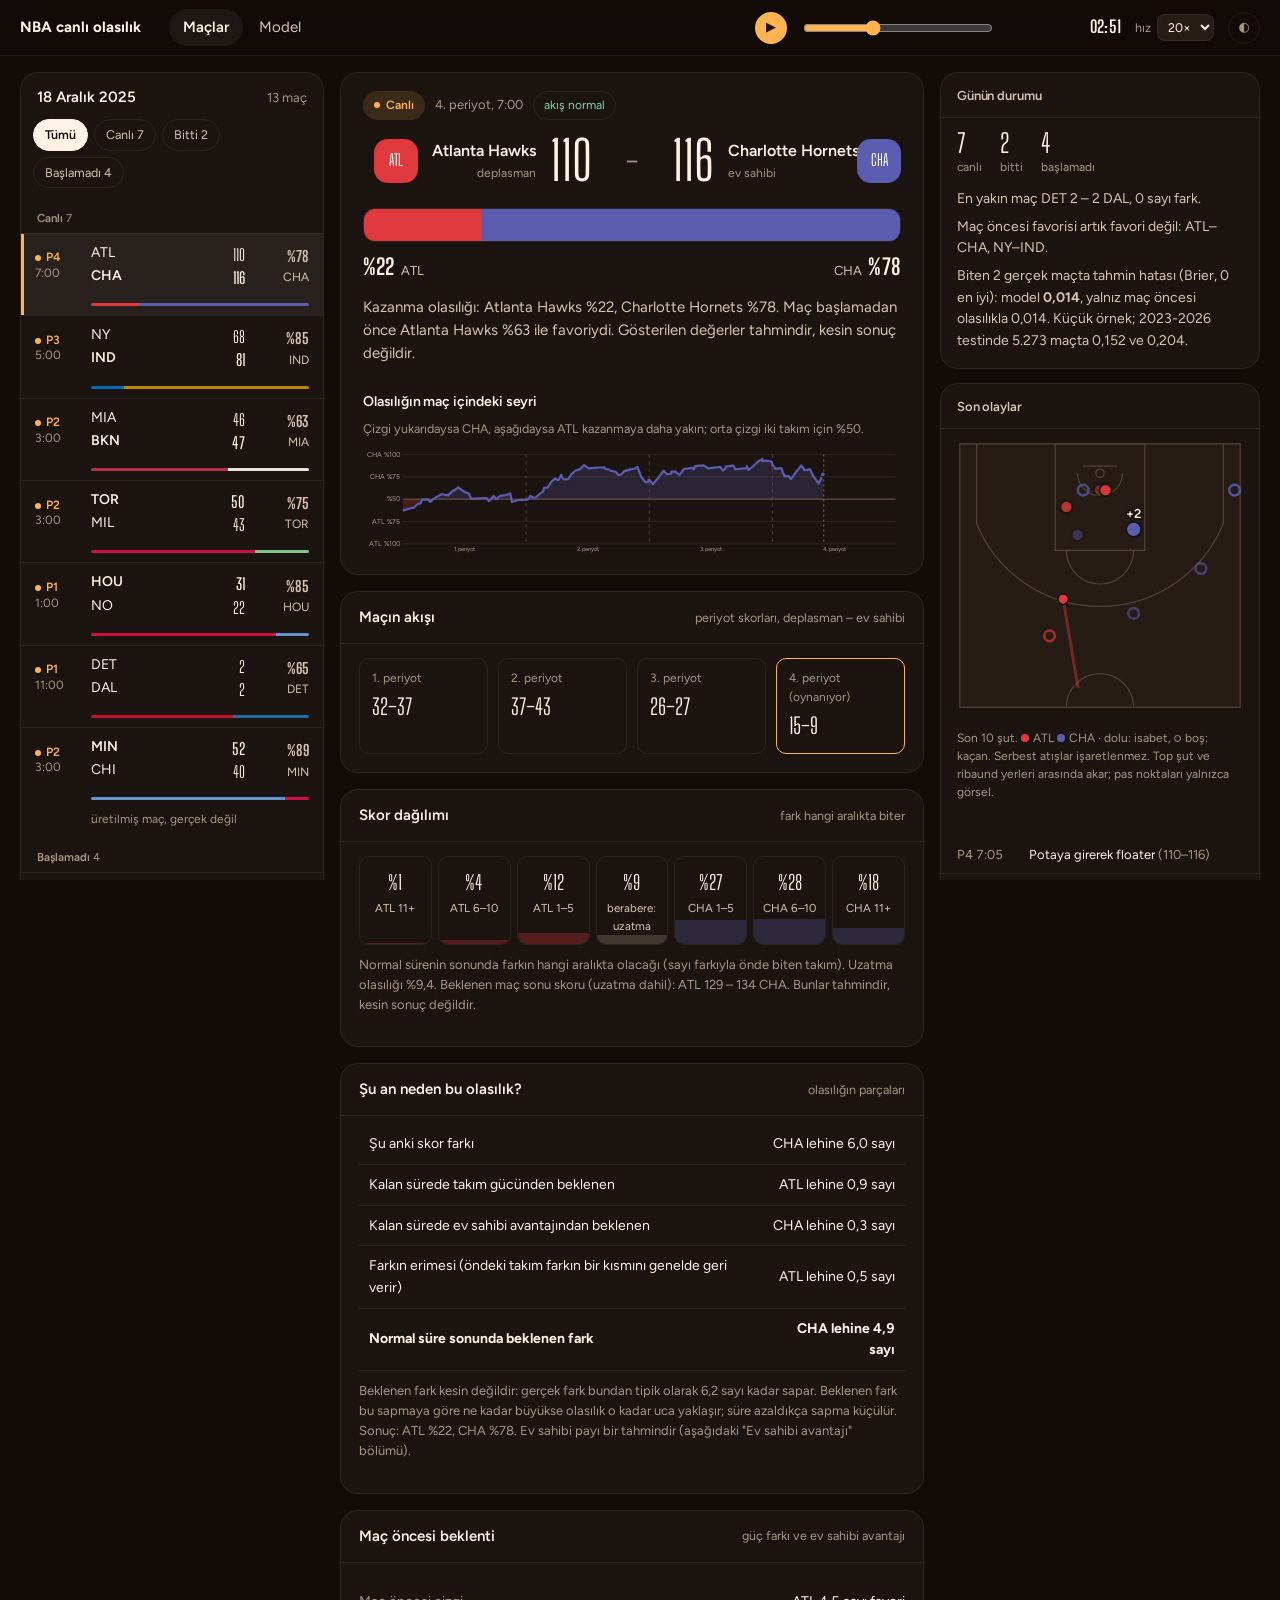
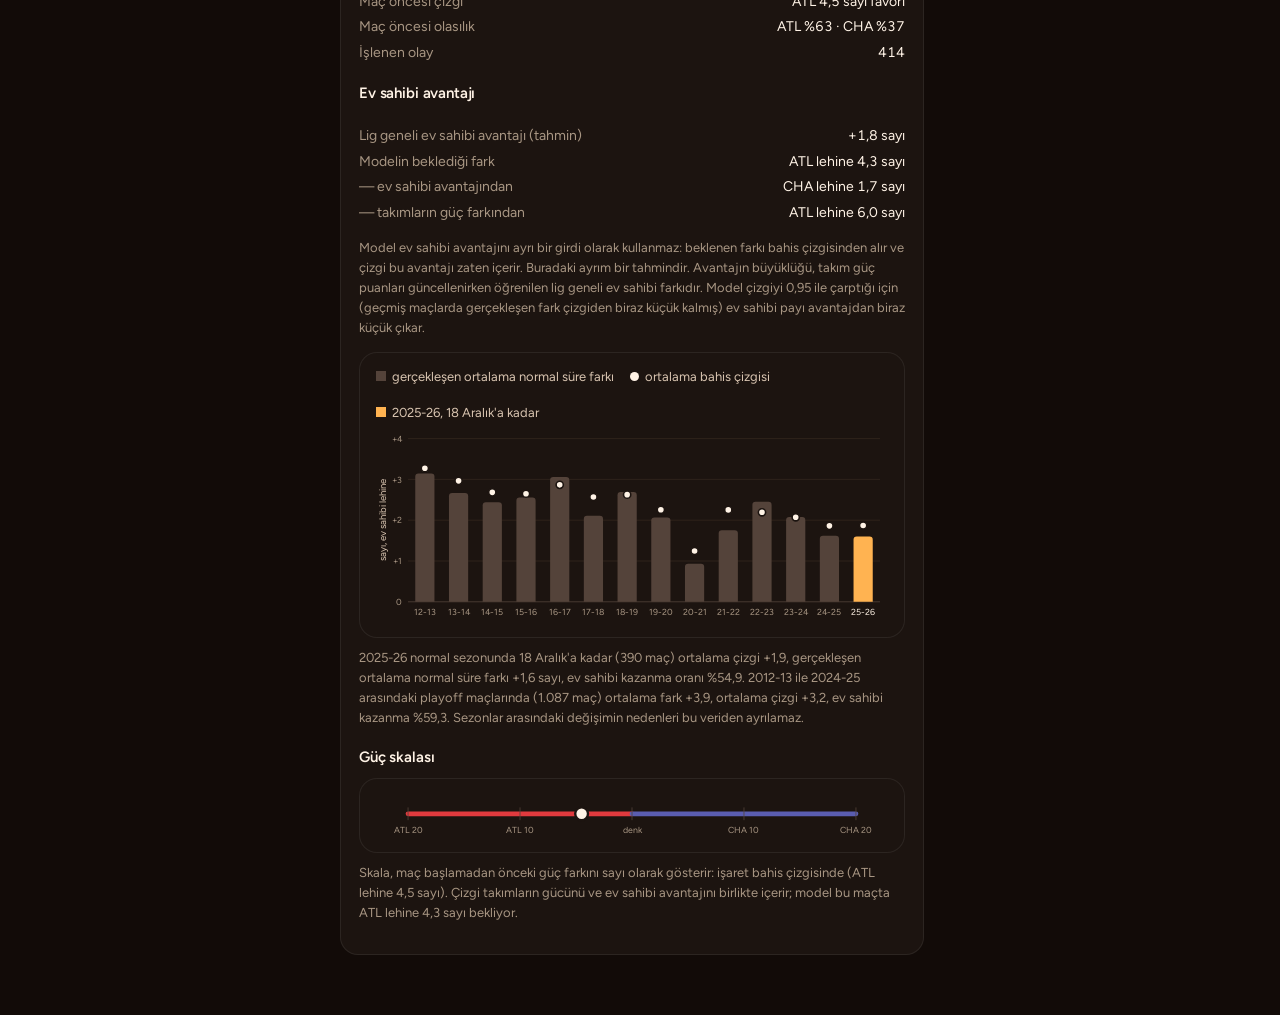
==== commit 9caa6609: "Show score model on screen, add score ranges, why panel, team colours, Streamlit shell" ====
--- a/docs/index.html
+++ b/docs/index.html
@@ -246,13 +246,12 @@
   .rail,.rail-r{position:static;max-height:none}
   .pts{font-size:44px}
 }
-/* ---------- ne olurdu ---------- */
-.wi-ctl{display:flex;flex-wrap:wrap;gap:12px 18px;align-items:flex-end;padding-top:12px}
-.wi-ctl label{display:flex;flex-direction:column;gap:5px;font-size:12.5px;color:var(--muted)}
-.wi-ctl input[type=number]{width:86px;background:var(--surface-2);color:var(--ink);border:1px solid var(--line);border-radius:8px;padding:7px 10px;font:inherit}
-.wi-ctl input[type=range]{width:210px;accent-color:var(--accent)}
-.wi-ctl output{color:var(--ink);font-variant-numeric:tabular-nums}
-.wi-ctl .linkbtn{padding-bottom:8px}
+/* ---------- skor dağılımı ---------- */
+.dist{display:grid;grid-template-columns:repeat(7,1fr);gap:6px;padding-top:14px}
+.dist>div{position:relative;overflow:hidden;border:1px solid var(--line);border-radius:var(--r-s);padding:10px 4px 8px;text-align:center}
+.dist>div>i{position:absolute;left:0;right:0;bottom:0;opacity:.28}
+.dist .p{position:relative;font-family:var(--f-num);font-size:20px}
+.dist .l{position:relative;font-size:11.5px;color:var(--ink-2);margin-top:2px}
 </style>
 </head>
 <body>
@@ -322,13 +321,13 @@
     </div>
 
     <div class="panel sec">
-      <button><span class="t">Skor dağılımı</span><span class="d">hangi skor ne kadar olası</span></button>
-      <div class="body"><div class="stub" style="height:150px">v4'teki skor ızgarası ve kazanma/uzatma yüzdeleri buraya taşınacak.</div></div>
+      <button><span class="t">Skor dağılımı</span><span class="d">fark hangi aralıkta biter</span></button>
+      <div class="body"><div id="dist"></div></div>
     </div>
 
     <div class="panel sec">
       <button><span class="t">Şu an neden bu olasılık?</span><span class="d">olasılığın parçaları</span></button>
-      <div class="body"><div class="stub" style="height:130px">v4'teki parça grafiği (maç öncesi beklenti, ev sahibi avantajı, takım gücü, skor farkı, kalan süre) buraya taşınacak.</div></div>
+      <div class="body"><div id="why"></div></div>
     </div>
 
     <div class="panel sec">
@@ -340,35 +339,9 @@
         <p class="note" id="homeTxt"></p>
         <div class="chartbox" id="homeChart" style="margin-top:12px;--cw:640px"></div>
         <p class="note" id="homePO"></p>
-        <div class="stub" style="height:70px;margin-top:14px">Güç skalası görseli buraya taşınacak.</div>
-      </div>
-    </div>
-
-    <div class="panel sec">
-      <button><span class="t">Ne olurdu?</span><span class="d">senaryo denemesi</span></button>
-      <div class="body">
-        <p class="note" style="margin-top:14px">Periyodu, kalan süreyi ve skoru değiştir: bu maç o durumda olsaydı iki takımın kazanma olasılığı ne olurdu?</p>
-        <div class="wi-ctl">
-          <label>Periyot
-            <select id="wiPer">
-              <option value="1">1. periyot</option><option value="2">2. periyot</option><option value="3">3. periyot</option>
-              <option value="4">4. periyot</option><option value="5">1. uzatma</option><option value="6">2. uzatma</option>
-              <option value="7">3. uzatma</option>
-            </select></label>
-          <label>Periyotta kalan süre: <output id="wiRemOut" for="wiRem"></output>
-            <input type="range" id="wiRem" min="0" max="720" step="5"></label>
-          <label><span id="wiALab"></span><input type="number" id="wiA" min="0" max="250" step="1" inputmode="numeric"></label>
-          <label><span id="wiHLab"></span><input type="number" id="wiH" min="0" max="250" step="1" inputmode="numeric"></label>
-          <button type="button" class="linkbtn" id="wiReset">Maçın şu anki durumuna dön</button>
-        </div>
-        <div class="tug">
-          <div class="bar"><i class="aa" id="wiBarA"></i><i class="hh" id="wiBarH"></i></div>
-          <div class="lab"><span id="wiLabA"></span><span id="wiLabH"></span></div>
-        </div>
-        <dl class="kv" id="wiOut"></dl>
-        <h3 style="margin:18px 0 0;font-size:15px" id="wiTabH"></h3>
-        <table class="t" id="wiTab"></table>
-        <p class="note" id="wiNote"></p>
+        <h3 style="margin:18px 0 0;font-size:15px">Güç skalası</h3>
+        <div class="chartbox" id="scale" style="margin-top:8px;--cw:640px"></div>
+        <p class="note" id="scaleTxt"></p>
       </div>
     </div>
   </div>
@@ -406,7 +379,7 @@
 <!-- ============ MODEL ============ -->
 <div class="model hidden" id="viewModel">
   <h1>Model ne kadar güvenilir?</h1>
-  <p class="lead">Buradaki sayılar modelin hiç görmediği maçlardan geliyor: model 2013-2022 dosya yıllarıyla eğitildi,
+  <p class="lead">Buradaki sayılar modelin hiç görmediği maçlardan geliyor: modeller 2022'ye kadarki sezonlarla kuruldu,
      ölçümler 2023-2026 maçlarında yapıldı. Maç ekranında bu sayılar yer almaz; orada yalnızca veri akışında bir sorun
      olduğunda uyarı rozeti çıkar.</p>
   <div class="tiles">
@@ -415,6 +388,7 @@
     <div class="tile"><div class="v" id="tN"></div><div class="k">Test anı</div></div>
     <div class="tile"><div class="v">0,2500</div><div class="k">Hep %50 deseydik Brier</div></div>
   </div>
+  <p class="note" id="modelNote"></p>
 
   <section>
     <h2>Kalibrasyon</h2>
@@ -432,7 +406,7 @@
 
   <section>
     <h2>Maç türüne göre hata</h2>
-    <p>Model tüm maç türleriyle birlikte eğitildi; playoff ve play-in için ayrı ayar yok.</p>
+    <p>Bu tablo lojistik model içindir. Model tüm maç türleriyle birlikte eğitildi; playoff ve play-in için ayrı ayar yok.</p>
     <table class="t">
       <thead><tr><th>Tür</th><th>Maç</th><th>An</th><th>Brier</th><th>%95 aralık</th><th>Log kayıp</th></tr></thead>
       <tbody id="seasonRows"></tbody>
@@ -491,9 +465,8 @@
 </div>
 
 <script>
-const DAY={"date":"2025-12-18","types":["Jumpball","Driving Floating Jump Shot","Defensive Rebound","Layup Driving Reverse","Bad Pass\nTurnover","Jump Shot","Driving Layup Shot","Driving Finger Roll Layup","Running Jump Shot","Full Timeout","Shooting Foul","Free Throw - 1 of 2","Free Throw - 2 of 2","Step Back Jump Shot","Offensive Rebound","Personal Foul","Hook Driving Bank","Fade Away Jump Shot","Free Throw - 1 of 1","Out of Bounds - Lost Ball Turnover","Substitution","Turnaround Jump Shot","Kicked Ball","Running Finger Roll Layup","Defensive Goaltending","Pullup Jump Shot","Lost Ball Turnover","Out of Bounds - Bad Pass Turnover","Layup Shot","Driving Dunk Shot","Turnaround Hook Shot","Cutting Layup Shot","Cutting Dunk Shot","Layup Running Reverse","Running Layup Shot","Heave Jump Shot","End Period","Offensive Foul","Offensive Foul Turnover","Alley Oop Dunk Shot","Running Alley Oop Layup Shot","Tip Shot","Running Dunk Shot","Shot Clock Turnover","Turnaround Fade Away Jump Shot","Pullup Bank Jump Shot","Dunk Shot","Traveling","Free Throw - 1 of 3","Free Throw - 2 of 3","Free Throw - 3 of 3","Hook Shot Bank","Back Court Turnover","Running Pullup Jump Shot","Floating Jump Shot","Fade Away Bank Jump Shot","Coach's Challenge (Stands)","Loose Ball Foul","Turnaround Fadeaway Bank Jump Shot","Coach's Challenge (Overturned)","End Game","Turnaround Bank Jump Shot","Driving Hook Shot","Finger Roll Layup","Driving Floating Bank Jump Shot","Ref-Initiated Review (Supported)","Tip Dunk Shot","Offensive Goaltending Turnover","Hook Shot","Layup Shot Putback","Delay of Game","Technical Foul","Free Throw - Technical","Alley Oop Layup Shot","Running Alley Oop Dunk Shot","Driving Jump Shot Bank","Coach's Challenge (Supported)","Offensive Charge","Personal Take Foul","Coach's Challenge (replaycenter)","Putback Dunk Shot","Ref-Initiated Review (Stands)","Out of Bounds - Step Turnover","Flagrant Foul Type 1","Ref-Initiated Review (Overturned)","Free Throw - Flagrant 1 of 2","Free Throw - Flagrant 2 of 2","Jump Shot Bank","Palming Turnover","Cutting Finger Roll Layup Shot","Challenge","Reverse Layup Shot","Ejection","Step Back Bank Jump Shot","Running Reverse Dunk Shot","8-Second Turnover","Defensive 3-Seconds Technical","3-Second Turnover","Double Dribble Turnover","Start of period","Jump ball","Made 3-pt shot","Shooting foul","Free throw 1 of 1 (and-one) missed","Defensive rebound","Missed shot","Made 2-pt shot","Turnover","Offensive rebound","Free throw 1 of 1 (and-one) made","Free throw 1 of 2 made","Free throw 2 of 2 made","Free throw 1 of 2 missed","End of period","Free throw 2 of 2 missed","End of game"],"dayStart":7200,"dayEnd":15780,"games":[{"id":401810224,"home":"OKC","away":"LAC","sh":[[1,30.0,6.0,1,0,0],[3,24.0,-1.0,0,1,2],[5,36.0,11.0,0,1,2],[6,26.0,2.0,1,1,2],[7,42.0,18.0,0,1,3],[8,23.0,2.0,1,0,0],[10,48.0,3.0,0,1,3],[16,36.0,24.0,0,0,0],[18,10.0,21.0,1,0,0],[20,2.0,10.0,1,0,0],[22,24.0,27.0,1,1,3],[23,29.0,8.0,0,1,2],[25,19.0,3.0,1,0,0],[27,24.0,27.0,1,1,3],[28,20.0,0.0,0,1,2],[29,22.0,2.0,1,0,0],[31,10.0,22.0,0,0,0],[33,21.0,2.0,1,0,0],[35,8.0,19.0,0,0,0],[37,24.0,9.0,1,1,2],[41,2.0,-1.0,1,1,3],[43,17.0,16.0,0,1,2],[45,9.0,19.0,1,0,0],[47,26.0,0.0,0,1,2],[49,17.0,16.0,1,0,0],[55,25.0,1.0,0,1,2],[56,48.0,6.0,1,0,0],[59,25.0,1.0,0,1,2],[60,2.0,3.0,1,0,0],[62,37.0,-2.0,0,1,2],[63,8.0,20.0,1,0,0],[67,2.0,-1.0,0,0,0],[70,2.0,11.0,1,0,0],[72,24.0,-1.0,0,1,2],[74,25.0,2.0,1,1,2],[75,28.0,1.0,0,0,0],[77,27.0,-1.0,1,1,2],[82,27.0,1.0,1,0,0],[85,48.0,-1.0,1,1,3],[87,19.0,0.0,1,1,2],[91,30.0,4.0,0,0,0],[94,23.0,2.0,1,0,0],[97,26.0,2.0,1,0,0],[106,47.0,13.0,0,0,0],[108,24.0,6.0,0,0,0],[110,30.0,16.0,1,0,0],[112,24.0,28.0,0,1,3],[114,3.0,-3.0,0,1,3],[115,26.0,2.0,1,1,2],[116,45.0,57.0,0,0,0],[124,26.0,2.0,1,1,2],[125,18.0,25.0,0,0,0],[127,41.0,21.0,1,0,0],[131,25.0,2.0,1,1,2],[133,2.0,1.0,0,1,3],[134,38.0,22.0,1,0,0],[137,26.0,1.0,1,1,2],[143,39.0,22.0,1,0,0],[145,43.0,18.0,0,0,0],[147,36.0,24.0,1,1,3],[148,24.0,26.0,0,1,3],[149,18.0,4.0,1,0,0],[151,23.0,2.0,1,1,2],[153,25.0,2.0,1,1,2],[155,12.0,22.0,0,0,0],[157,3.0,16.0,1,1,3],[158,39.0,23.0,0,0,0],[160,5.0,16.0,0,0,0],[167,25.0,4.0,1,0,0],[169,26.0,1.0,0,0,0],[171,26.0,25.0,0,1,3],[172,21.0,8.0,1,1,2],[173,29.0,26.0,0,0,0],[175,24.0,1.0,1,1,2],[176,25.0,27.0,0,0,0],[178,24.0,1.0,1,1,2],[186,48.0,-1.0,1,0,0],[188,1.0,-2.0,0,0,0],[190,32.0,4.0,1,1,2],[191,39.0,-2.0,0,1,2],[192,26.0,1.0,1,1,2],[193,41.0,3.0,0,1,2],[194,26.0,1.0,1,1,2],[195,29.0,3.0,0,0,0],[201,25.0,2.0,0,0,0],[207,28.0,3.0,1,0,0],[209,27.0,2.0,0,0,0],[211,18.0,0.0,1,1,2],[212,40.0,22.0,0,0,0],[214,34.0,26.0,1,0,0],[216,41.0,20.0,0,0,0],[218,2.0,0.0,1,0,0],[220,30.0,14.0,0,1,2],[221,4.0,16.0,1,1,3],[229,26.0,1.0,0,1,2],[230,44.0,4.0,1,0,0],[237,6.0,3.0,0,1,2],[238,29.0,1.0,1,1,2],[239,18.0,26.0,0,1,3],[240,36.0,1.0,1,1,2],[243,24.0,13.0,1,0,0],[245,31.0,9.0,0,0,0],[250,26.0,0.0,1,1,2],[256,30.0,6.0,0,1,2],[257,25.0,10.0,1,0,0],[265,26.0,16.0,0,1,2],[266,4.0,12.0,1,0,0],[269,23.0,1.0,0,0,0],[271,26.0,1.0,0,0,0],[273,30.0,4.0,1,0,0],[276,29.0,26.0,1,0,0],[278,25.0,2.0,0,1,2],[279,28.0,0.0,1,0,0],[281,48.0,3.0,0,0,0],[283,25.0,0.0,1,1,2],[288,48.0,-2.0,0,0,0],[290,3.0,-1.0,1,1,3],[291,32.0,5.0,0,1,2],[292,13.0,22.0,1,1,3],[296,26.0,1.0,0,1,2],[297,24.0,5.0,1,0,0],[299,26.0,1.0,0,1,2],[303,41.0,25.0,1,1,3],[305,24.0,0.0,1,1,2],[309,26.0,0.0,1,1,2],[311,26.0,-1.0,1,1,2],[315,24.0,2.0,0,0,0],[317,29.0,14.0,1,1,2],[319,38.0,23.0,1,0,0],[322,24.0,-1.0,1,1,2],[323,33.0,4.0,0,0,0],[325,25.0,0.0,0,1,2],[326,27.0,1.0,1,0,0],[328,25.0,0.0,1,1,2],[330,41.0,23.0,0,0,0],[332,25.0,0.0,1,1,2],[333,31.0,14.0,0,0,0],[335,46.0,15.0,1,0,0],[341,2.0,-1.0,1,0,0],[343,9.0,20.0,1,1,3],[351,30.0,27.0,1,0,0],[363,25.0,0.0,1,1,2],[364,30.0,2.0,0,1,2],[365,31.0,1.0,1,0,0],[368,25.0,0.0,1,1,2],[369,21.0,1.0,0,0,0],[371,23.0,-1.0,1,0,0],[373,6.0,18.0,0,0,0],[375,3.0,11.0,1,1,3],[376,1.0,2.0,0,0,0],[378,27.0,1.0,1,0,0],[380,26.0,1.0,0,1,2],[382,19.0,8.0,1,0,0],[385,29.0,13.0,1,0,0],[387,48.0,-1.0,0,1,3],[389,29.0,3.0,1,1,2],[390,47.0,9.0,0,0,0],[395,23.0,2.0,0,0,0],[397,41.0,20.0,1,0,0],[399,25.0,0.0,1,0,0],[404,23.0,1.0,0,1,2],[405,24.0,-1.0,1,0,0],[409,23.0,0.0,1,1,2],[411,32.0,15.0,0,0,0],[414,17.0,4.0,0,0,0],[416,23.0,2.0,1,0,0],[418,22.0,5.0,0,1,2],[419,2.0,-2.0,1,0,0],[429,38.0,1.0,0,1,2],[430,29.0,13.0,1,1,2],[431,39.0,21.0,0,1,3],[435,21.0,3.0,1,0,0],[439,40.0,22.0,0,0,0],[441,36.0,15.0,1,0,0],[447,40.0,22.0,1,0,0],[450,48.0,2.0,1,0,0],[458,2.0,0.0,1,1,3],[460,25.0,0.0,1,1,2]],"tip":7200,"dur":2880,"sp":17.0,"pre":0.91,"np":4,"ot":0,"ev":[[0,0.91,0,0,1,"12:00",0,1,6],[21,0.91,0,0,1,"11:39",1,1,1],[24,0.91,0,0,1,"11:36",2,0,4],[30,0.894,0,2,1,"11:30",3,0,1],[53,0.894,0,2,1,"11:07",4,1,5],[56,0.876,0,4,1,"11:04",5,0,1],[72,0.894,2,4,1,"10:48",6,1,1],[94,0.865,2,7,1,"10:26",5,0,1],[105,0.865,2,7,1,"10:15",7,1,1],[107,0.865,2,7,1,"10:13",2,0,4],[112,0.83,2,10,1,"10:08",8,0,1],[112,0.83,2,10,1,"10:08",9,1,0],[125,0.83,2,10,1,"9:55",10,0,0],[125,0.842,3,10,1,"9:55",11,1,2],[125,0.842,3,10,1,"9:55",12,1,2],[127,0.842,3,10,1,"9:53",2,0,4],[143,0.841,3,10,1,"9:37",5,0,1],[145,0.841,3,10,1,"9:35",2,1,4],[149,0.841,3,10,1,"9:31",13,1,1],[153,0.841,3,10,1,"9:27",14,1,3],[155,0.841,3,10,1,"9:25",5,1,1],[158,0.841,3,10,1,"9:22",14,1,3],[164,0.874,6,10,1,"9:16",5,1,1],[185,0.852,6,12,1,"8:55",1,0,1],[195,0.851,6,12,1,"8:45",15,0,0],[203,0.851,6,12,1,"8:37",6,1,1],[206,0.851,6,12,1,"8:34",14,1,3],[208,0.882,9,12,1,"8:32",5,1,1],[223,0.862,9,14,1,"8:17",16,0,1],[234,0.861,9,14,1,"8:06",7,1,1],[235,0.861,9,14,1,"8:05",2,0,4],[241,0.861,9,14,1,"7:59",5,0,1],[243,0.861,9,14,1,"7:57",2,1,4],[252,0.861,9,14,1,"7:48",6,1,1],[254,0.861,9,14,1,"7:46",2,0,4],[258,0.86,9,14,1,"7:42",8,0,1],[261,0.86,9,14,1,"7:39",2,1,4],[273,0.881,11,14,1,"7:27",17,1,1],[273,0.881,11,14,1,"7:27",10,0,0],[273,0.89,12,14,1,"7:27",18,1,2],[291,0.89,12,14,1,"7:09",19,0,5],[299,0.914,15,14,1,"7:01",5,1,1],[312,0.914,15,14,1,"6:48",20,0,0],[325,0.898,15,16,1,"6:35",21,0,1],[335,0.898,15,16,1,"6:25",22,0,0],[344,0.898,15,16,1,"6:16",13,1,1],[346,0.898,15,16,1,"6:14",2,0,4],[348,0.879,15,18,1,"6:12",23,0,1],[348,0.879,15,18,1,"6:12",24,1,0],[359,0.879,15,18,1,"6:01",25,1,1],[362,0.879,15,18,1,"5:58",2,0,4],[384,0.878,15,18,1,"5:36",26,0,5],[384,0.878,15,18,1,"5:36",27,1,5],[384,0.878,15,18,1,"5:36",20,1,0],[384,0.878,15,18,1,"5:36",20,1,0],[391,0.856,15,20,1,"5:29",28,0,1],[406,0.856,15,20,1,"5:14",13,1,1],[408,0.856,15,20,1,"5:12",2,0,4],[408,0.856,15,20,1,"5:12",20,1,0],[422,0.83,15,22,1,"4:58",29,0,1],[436,0.829,15,22,1,"4:44",5,1,1],[439,0.829,15,22,1,"4:41",2,0,4],[447,0.8,15,24,1,"4:33",30,0,1],[459,0.799,15,24,1,"4:21",5,1,1],[461,0.799,15,24,1,"4:19",2,0,4],[461,0.799,15,24,1,"4:19",20,1,0],[461,0.799,15,24,1,"4:19",20,0,0],[477,0.798,15,24,1,"4:03",5,0,1],[482,0.798,15,24,1,"3:58",2,1,4],[487,0.798,15,24,1,"3:53",20,0,0],[498,0.797,15,24,1,"3:42",5,1,1],[501,0.797,15,24,1,"3:39",2,0,4],[517,0.762,15,26,1,"3:23",31,0,1],[517,0.762,15,26,1,"3:23",9,1,0],[527,0.795,17,26,1,"3:13",32,1,1],[546,0.794,17,26,1,"2:54",6,0,1],[549,0.794,17,26,1,"2:51",2,1,4],[552,0.824,19,26,1,"2:48",6,1,1],[552,0.824,19,26,1,"2:48",10,0,0],[552,0.824,19,26,1,"2:48",20,0,0],[552,0.824,19,26,1,"2:48",18,1,2],[554,0.823,19,26,1,"2:46",14,1,3],[558,0.823,19,26,1,"2:42",32,1,1],[561,0.823,19,26,1,"2:39",2,0,4],[562,0.823,19,26,1,"2:38",19,0,5],[570,0.862,22,26,1,"2:30",5,1,1],[590,0.861,22,26,1,"2:10",27,0,5],[597,0.883,24,26,1,"2:03",6,1,1],[597,0.883,24,26,1,"2:03",10,0,0],[597,0.883,24,26,1,"2:03",9,0,0],[597,0.892,25,26,1,"2:03",18,1,2],[610,0.892,25,26,1,"1:50",6,0,1],[612,0.892,25,26,1,"1:48",14,0,3],[612,0.892,25,26,1,"1:48",26,0,5],[617,0.892,25,26,1,"1:43",33,1,1],[619,0.892,25,26,1,"1:41",2,0,4],[625,0.892,25,26,1,"1:35",26,0,5],[628,0.892,25,26,1,"1:32",34,1,1],[630,0.892,25,26,1,"1:30",2,0,4],[640,0.891,25,26,1,"1:20",20,0,0],[640,0.891,25,26,1,"1:20",20,1,0],[640,0.891,25,26,1,"1:20",20,0,0],[647,0.891,25,26,1,"1:13",10,1,0],[647,0.881,25,27,1,"1:13",11,0,2],[647,0.881,25,27,1,"1:13",12,0,2],[650,0.881,25,27,1,"1:10",14,0,3],[653,0.881,25,27,1,"1:07",5,0,1],[657,0.881,25,27,1,"1:03",14,0,3],[661,0.881,25,27,1,"0:58.2",30,0,1],[663,0.881,25,27,1,"0:56.8",2,1,4],[669,0.881,25,27,1,"0:50.7",25,1,1],[672,0.88,25,27,1,"0:47.9",2,0,4],[681,0.845,25,30,1,"0:38.2",25,0,1],[691,0.844,25,30,1,"0:28.6",4,1,5],[707,0.799,25,33,1,"0:12.4",5,0,1],[718,0.829,27,33,1,"0:1.9",6,1,1],[719,0.829,27,33,1,"0:0.3",35,0,1],[719,0.829,27,33,1,"0:0.1",14,0,3],[720,0.829,27,33,1,"0:0.0",36,-1,7],[720,0.829,27,33,2,"12:00",20,1,0],[720,0.829,27,33,2,"12:00",20,1,0],[733,0.828,27,33,2,"11:47",10,1,0],[733,0.813,27,34,2,"11:47",11,0,2],[733,0.797,27,35,2,"11:47",12,0,2],[753,0.827,29,35,2,"11:27",31,1,1],[767,0.826,29,35,2,"11:13",5,0,1],[772,0.826,29,35,2,"11:08",2,1,4],[777,0.826,29,35,2,"11:03",8,1,1],[781,0.826,29,35,2,"10:59",2,0,4],[786,0.825,29,35,2,"10:54",37,0,0],[786,0.825,29,35,2,"10:54",38,0,5],[798,0.853,31,35,2,"10:42",39,1,1],[811,0.852,31,35,2,"10:29",15,1,0],[820,0.808,31,38,2,"10:20",5,0,1],[837,0.807,31,38,2,"10:03",13,1,1],[840,0.806,31,38,2,"10:00",2,0,4],[851,0.806,31,38,2,"9:49",4,0,5],[855,0.836,33,38,2,"9:45",40,1,1],[871,0.835,33,38,2,"9:29",37,0,0],[871,0.835,33,38,2,"9:29",38,0,5],[871,0.835,33,38,2,"9:29",20,1,0],[871,0.835,33,38,2,"9:29",20,0,0],[871,0.835,33,38,2,"9:29",20,0,0],[880,0.835,33,38,2,"9:20",5,1,1],[884,0.835,33,38,2,"9:16",2,0,4],[888,0.834,33,38,2,"9:12",8,0,1],[891,0.834,33,38,2,"9:09",2,1,4],[897,0.873,36,38,2,"9:03",5,1,1],[913,0.833,36,41,2,"8:47",5,0,1],[931,0.832,36,41,2,"8:29",6,1,1],[933,0.832,36,41,2,"8:27",14,1,3],[933,0.86,38,41,2,"8:27",41,1,1],[944,0.859,38,41,2,"8:16",4,0,5],[946,0.883,40,41,2,"8:14",42,1,1],[946,0.883,40,41,2,"8:14",9,0,0],[963,0.882,40,41,2,"7:57",5,0,1],[965,0.882,40,41,2,"7:55",2,1,4],[973,0.912,43,41,2,"7:47",13,1,1],[999,0.911,43,41,2,"7:21",5,0,1],[1003,0.911,43,41,2,"7:17",14,0,3],[1005,0.911,43,41,2,"7:15",13,0,1],[1007,0.911,43,41,2,"7:13",2,1,4],[1020,0.911,43,41,2,"7:00",10,0,0],[1020,0.919,44,41,2,"7:00",11,1,2],[1020,0.919,44,41,2,"7:00",20,0,0],[1020,0.927,45,41,2,"7:00",12,1,2],[1045,0.927,45,41,2,"6:35",43,0,5],[1054,0.927,45,41,2,"6:26",6,1,1],[1055,0.927,45,41,2,"6:25",2,0,4],[1060,0.927,45,41,2,"6:20",34,0,1],[1060,0.927,45,41,2,"6:20",14,0,3],[1068,0.9,45,44,2,"6:12",5,0,1],[1081,0.918,47,44,2,"5:59",44,1,1],[1092,0.918,47,44,2,"5:48",5,0,1],[1095,0.918,47,44,2,"5:45",2,1,4],[1111,0.933,49,44,2,"5:29",6,1,1],[1125,0.933,49,44,2,"5:15",5,0,1],[1127,0.933,49,44,2,"5:13",2,1,4],[1131,0.946,51,44,2,"5:09",34,1,1],[1146,0.946,51,44,2,"4:54",10,1,0],[1146,0.946,51,44,2,"4:54",11,0,2],[1146,0.946,51,44,2,"4:54",14,0,3],[1146,0.946,51,44,2,"4:54",20,1,0],[1146,0.946,51,44,2,"4:54",20,1,0],[1146,0.946,51,44,2,"4:54",20,1,0],[1146,0.94,51,45,2,"4:54",12,0,2],[1166,0.939,51,45,2,"4:34",5,1,1],[1169,0.939,51,45,2,"4:31",2,0,4],[1180,0.939,51,45,2,"4:20",5,0,1],[1183,0.939,51,45,2,"4:17",2,1,4],[1192,0.951,53,45,2,"4:08",45,1,1],[1201,0.939,53,47,2,"3:59",13,0,1],[1214,0.951,55,47,2,"3:46",3,1,1],[1232,0.939,55,49,2,"3:28",17,0,1],[1248,0.951,57,49,2,"3:12",3,1,1],[1267,0.951,57,49,2,"2:53",31,0,1],[1267,0.951,57,49,2,"2:53",14,0,3],[1267,0.951,57,49,2,"2:53",9,1,0],[1267,0.951,57,49,2,"2:53",20,1,0],[1267,0.951,57,49,2,"2:53",20,1,0],[1267,0.951,57,49,2,"2:53",15,1,0],[1274,0.951,57,49,2,"2:46",31,0,1],[1276,0.951,57,49,2,"2:44",2,1,4],[1287,0.951,57,49,2,"2:33",4,1,5],[1288,0.951,57,49,2,"2:32",15,1,0],[1288,0.945,57,50,2,"2:32",11,0,2],[1288,0.939,57,51,2,"2:32",12,0,2],[1307,0.938,57,51,2,"2:13",6,1,1],[1310,0.938,57,51,2,"2:10",2,0,4],[1313,0.938,57,51,2,"2:07",34,0,1],[1315,0.938,57,51,2,"2:05",2,1,4],[1331,0.951,59,51,2,"1:49",17,1,1],[1345,0.951,59,51,2,"1:35",5,0,1],[1345,0.951,59,51,2,"1:35",2,1,4],[1355,0.951,59,51,2,"1:25",25,1,1],[1358,0.951,59,51,2,"1:22",2,0,4],[1370,0.951,59,51,2,"1:10",5,0,1],[1373,0.951,59,51,2,"1:07",2,1,4],[1385,0.95,59,51,2,"0:55.0",5,1,1],[1387,0.95,59,51,2,"0:52.8",2,0,4],[1406,0.938,59,53,2,"0:33.4",44,0,1],[1412,0.956,62,53,2,"0:27.3",5,1,1],[1424,0.956,62,53,2,"0:15.8",26,0,5],[1426,0.956,62,53,2,"0:13.2",10,0,0],[1426,0.961,63,53,2,"0:13.2",11,1,2],[1426,0.961,63,53,2,"0:13.2",20,1,0],[1426,0.961,63,53,2,"0:13.2",20,1,0],[1426,0.961,63,53,2,"0:13.2",20,0,0],[1426,0.965,64,53,2,"0:13.2",12,1,2],[1434,0.956,64,55,2,"0:5.4",46,0,1],[1439,0.956,64,55,2,"0:0.3",13,1,1],[1439,0.956,64,55,2,"0:0.1",14,1,3],[1440,0.956,64,55,2,"0:0.0",36,-1,7],[1440,0.956,64,55,3,"12:00",20,1,0],[1440,0.956,64,55,3,"12:00",20,1,0],[1440,0.956,64,55,3,"12:00",20,0,0],[1440,0.956,64,55,3,"12:00",20,0,0],[1454,0.944,64,57,3,"11:46",25,0,1],[1470,0.956,66,57,3,"11:30",6,1,1],[1488,0.937,66,60,3,"11:12",5,0,1],[1506,0.95,68,60,3,"10:54",17,1,1],[1515,0.95,68,60,3,"10:45",37,0,0],[1515,0.95,68,60,3,"10:45",38,0,5],[1530,0.95,68,60,3,"10:30",25,1,1],[1532,0.95,68,60,3,"10:28",2,0,4],[1540,0.95,68,60,3,"10:20",5,0,1],[1543,0.95,68,60,3,"10:17",14,0,3],[1551,0.95,68,60,3,"10:09",10,1,0],[1551,0.943,68,61,3,"10:09",11,0,2],[1551,0.936,68,62,3,"10:09",12,0,2],[1563,0.95,70,62,3,"9:57",46,1,1],[1581,0.95,70,62,3,"9:39",47,0,5],[1593,0.95,70,62,3,"9:27",10,0,0],[1593,0.956,71,62,3,"9:27",48,1,2],[1593,0.961,72,62,3,"9:27",49,1,2],[1593,0.966,73,62,3,"9:27",50,1,2],[1608,0.956,73,64,3,"9:12",1,0,1],[1621,0.956,73,64,3,"8:59",25,1,1],[1622,0.956,73,64,3,"8:58",2,0,4],[1630,0.956,73,64,3,"8:50",10,1,0],[1630,0.95,73,65,3,"8:50",11,0,2],[1630,0.943,73,66,3,"8:50",12,0,2],[1638,0.943,73,66,3,"8:42",10,0,0],[1638,0.95,74,66,3,"8:42",11,1,2],[1638,0.956,75,66,3,"8:42",12,1,2],[1658,0.943,75,68,3,"8:22",13,0,1],[1668,0.943,75,68,3,"8:12",5,1,1],[1670,0.943,75,68,3,"8:10",2,0,4],[1672,0.943,75,68,3,"8:08",15,1,0],[1681,0.943,75,68,3,"7:59",51,0,1],[1682,0.943,75,68,3,"7:58",14,0,3],[1682,0.943,75,68,3,"7:58",41,0,1],[1686,0.943,75,68,3,"7:54",2,1,4],[1697,0.943,75,68,3,"7:43",1,1,1],[1699,0.943,75,68,3,"7:41",2,0,4],[1702,0.943,75,68,3,"7:38",26,0,5],[1710,0.943,75,68,3,"7:30",25,1,1],[1713,0.943,75,68,3,"7:27",2,0,4],[1727,0.925,75,70,3,"7:13",28,0,1],[1742,0.925,75,70,3,"6:58",6,1,1],[1744,0.925,75,70,3,"6:56",2,0,4],[1754,0.925,75,70,3,"6:46",13,0,1],[1757,0.925,75,70,3,"6:43",2,1,4],[1769,0.942,77,70,3,"6:31",7,1,1],[1769,0.942,77,70,3,"6:31",9,0,0],[1769,0.942,77,70,3,"6:31",20,1,0],[1769,0.942,77,70,3,"6:31",20,1,0],[1769,0.942,77,70,3,"6:31",20,0,0],[1793,0.942,77,70,3,"6:07",5,0,1],[1796,0.942,77,70,3,"6:04",2,1,4],[1805,0.962,80,70,3,"5:55",5,1,1],[1820,0.949,80,72,3,"5:40",13,0,1],[1836,0.967,83,72,3,"5:24",13,1,1],[1849,0.967,83,72,3,"5:11",52,0,5],[1849,0.967,83,72,3,"5:11",20,0,0],[1859,0.967,83,72,3,"5:01",27,1,5],[1873,0.956,83,74,3,"4:47",6,0,1],[1888,0.956,83,74,3,"4:32",1,1,1],[1890,0.956,83,74,3,"4:30",2,0,4],[1895,0.942,83,76,3,"4:25",34,0,1],[1903,0.942,83,76,3,"4:17",15,0,0],[1903,0.942,83,76,3,"4:17",20,1,0],[1903,0.942,83,76,3,"4:17",20,1,0],[1911,0.962,86,76,3,"4:09",5,1,1],[1924,0.962,86,76,3,"3:56",4,0,5],[1926,0.972,88,76,3,"3:54",6,1,1],[1926,0.972,88,76,3,"3:54",9,0,0],[1926,0.972,88,76,3,"3:54",20,0,0],[1940,0.972,88,76,3,"3:40",4,0,5],[1945,0.979,90,76,3,"3:35",42,1,1],[1960,0.979,90,76,3,"3:20",26,0,5],[1966,0.985,92,76,3,"3:14",34,1,1],[1966,0.985,92,76,3,"3:14",9,0,0],[1966,0.985,92,76,3,"3:14",20,0,0],[1977,0.985,92,76,3,"3:03",15,1,0],[1982,0.985,92,76,3,"2:58",6,0,1],[1985,0.985,92,76,3,"2:55",2,1,4],[1991,0.989,94,76,3,"2:49",25,1,1],[2003,0.989,94,76,3,"2:37",4,0,5],[2010,0.989,94,76,3,"2:30",53,1,1],[2013,0.989,94,76,3,"2:27",2,0,4],[2019,0.989,94,76,3,"2:21",26,0,5],[2023,0.992,96,76,3,"2:17",33,1,1],[2047,0.993,96,76,3,"1:53",54,0,1],[2047,0.993,96,76,3,"1:53",14,0,3],[2051,0.99,96,78,3,"1:49",41,0,1],[2061,0.99,96,78,3,"1:39",6,1,1],[2061,0.99,96,78,3,"1:39",14,1,3],[2061,0.993,98,78,3,"1:39",41,1,1],[2061,0.993,98,78,3,"1:39",24,0,0],[2080,0.993,98,78,3,"1:20",25,0,1],[2084,0.993,98,78,3,"1:16",2,1,4],[2086,0.995,100,78,3,"1:14",42,1,1],[2104,0.995,100,78,3,"0:55.6",55,0,1],[2107,0.995,100,78,3,"0:52.5",2,1,4],[2120,0.995,100,78,3,"0:39.8",5,1,1],[2124,0.995,100,78,3,"0:35.8",14,1,3],[2124,0.995,100,78,3,"0:35.3",4,1,5],[2127,0.995,100,78,3,"0:32.7",10,1,0],[2127,0.994,100,79,3,"0:32.7",11,0,2],[2127,0.993,100,80,3,"0:32.7",12,0,2],[2133,0.993,100,80,3,"0:27.0",5,1,1],[2136,0.993,100,80,3,"0:23.5",14,1,3],[2143,0.996,103,80,3,"0:16.3",13,1,1],[2149,0.996,103,80,3,"0:10.4",15,1,0],[2149,0.996,103,80,3,"0:10.4",9,1,0],[2149,0.996,103,80,3,"0:10.4",56,1,0],[2149,0.995,103,81,3,"0:10.4",11,0,2],[2149,0.995,103,81,3,"0:10.4",20,1,0],[2149,0.995,103,81,3,"0:10.4",12,0,2],[2151,0.995,103,81,3,"0:8.9",2,1,4],[2155,0.995,103,81,3,"0:4.1",53,1,1],[2159,0.996,103,81,3,"0:0.4",2,0,4],[2159,0.996,103,81,3,"0:0.4",57,1,0],[2159,0.995,103,82,3,"0:0.4",11,0,2],[2159,0.995,103,82,3,"0:0.4",20,1,0],[2159,0.994,103,83,3,"0:0.4",12,0,2],[2160,0.994,103,83,3,"0:0.0",36,-1,7],[2160,0.994,103,83,4,"12:00",20,1,0],[2160,0.994,103,83,4,"12:00",20,1,0],[2160,0.994,103,83,4,"12:00",20,1,0],[2160,0.994,103,83,4,"12:00",20,0,0],[2172,0.994,103,83,4,"11:48",15,0,0],[2181,0.996,105,83,4,"11:39",7,1,1],[2201,0.994,105,85,4,"11:19",21,0,1],[2217,0.994,105,85,4,"11:03",55,1,1],[2223,0.994,105,85,4,"10:57",2,0,4],[2235,0.994,105,85,4,"10:45",26,0,5],[2240,0.996,107,85,4,"10:40",34,1,1],[2262,0.996,107,85,4,"10:18",6,0,1],[2264,0.996,107,85,4,"10:16",2,1,4],[2268,0.996,107,85,4,"10:12",34,1,1],[2268,0.996,107,85,4,"10:12",2,0,4],[2281,0.997,107,85,4,"9:59",5,0,1],[2285,0.997,107,85,4,"9:55",2,1,4],[2297,0.998,110,85,4,"9:43",5,1,1],[2321,0.998,110,85,4,"9:19",5,0,1],[2324,0.998,110,85,4,"9:16",2,1,4],[2330,0.998,110,85,4,"9:10",34,1,1],[2331,0.998,110,85,4,"9:09",2,0,4],[2334,0.998,110,87,4,"9:06",34,0,1],[2334,0.998,110,87,4,"9:06",24,1,0],[2352,0.998,110,87,4,"8:48",13,1,1],[2354,0.998,110,87,4,"8:46",2,0,4],[2361,0.998,110,87,4,"8:39",27,0,5],[2368,0.998,110,87,4,"8:32",25,1,1],[2375,0.998,110,87,4,"8:25",2,0,4],[2386,0.996,110,90,4,"8:14",5,0,1],[2387,0.996,110,90,4,"8:13",9,1,0],[2405,0.998,112,90,4,"7:55",45,1,1],[2420,0.998,112,90,4,"7:40",5,0,1],[2422,0.998,112,90,4,"7:38",14,0,3],[2425,0.998,112,90,4,"7:35",15,1,0],[2425,0.998,112,90,4,"7:35",20,0,0],[2430,0.998,112,90,4,"7:30",15,1,0],[2438,0.998,112,90,4,"7:22",6,0,1],[2440,0.998,112,90,4,"7:20",2,1,4],[2445,0.998,112,90,4,"7:15",5,1,1],[2449,0.998,112,90,4,"7:11",14,1,3],[2449,0.998,112,90,4,"7:11",41,1,1],[2449,0.998,112,90,4,"7:11",14,1,3],[2454,0.998,112,90,4,"7:06",0,1,6],[2456,0.998,112,90,4,"7:04",20,0,0],[2459,0.998,112,90,4,"7:01",26,1,5],[2466,0.997,112,92,4,"6:54",40,0,1],[2477,0.997,112,92,4,"6:43",6,1,1],[2479,0.997,112,92,4,"6:41",2,0,4],[2495,0.998,112,92,4,"6:25",4,0,5],[2495,0.998,112,92,4,"6:25",15,0,0],[2506,0.999,114,92,4,"6:14",6,1,1],[2522,0.999,114,92,4,"5:58",15,1,0],[2531,0.999,114,92,4,"5:49",17,0,1],[2536,0.999,114,92,4,"5:44",14,0,3],[2536,0.999,114,92,4,"5:44",15,1,0],[2545,0.999,114,92,4,"5:35",58,0,1],[2547,0.999,114,92,4,"5:33",2,1,4],[2554,0.999,114,92,4,"5:26",7,1,1],[2556,0.999,114,92,4,"5:24",2,0,4],[2568,0.998,114,94,4,"5:12",1,0,1],[2589,0.999,114,94,4,"4:51",5,1,1],[2595,0.999,114,94,4,"4:45",2,0,4],[2597,0.999,114,94,4,"4:43",10,1,0],[2597,0.999,114,94,4,"4:43",11,0,2],[2597,0.999,114,94,4,"4:43",14,0,3],[2597,0.999,114,94,4,"4:43",20,1,0],[2597,0.999,114,94,4,"4:43",20,1,0],[2597,0.999,114,94,4,"4:43",20,0,0],[2597,0.998,114,95,4,"4:43",12,0,2],[2610,0.998,114,95,4,"4:30",4,1,5],[2624,0.998,114,97,4,"4:16",5,0,1],[2647,0.999,116,97,4,"3:53",25,1,1],[2664,0.998,116,100,4,"3:36",5,0,1],[2681,0.998,116,100,4,"3:19",15,0,0],[2681,0.998,116,100,4,"3:19",20,0,0],[2681,0.998,116,100,4,"3:19",20,0,0],[2687,0.998,116,100,4,"3:13",6,1,1],[2687,0.998,116,100,4,"3:13",9,0,0],[2687,0.998,116,100,4,"3:13",59,0,0],[2687,0.998,116,100,4,"3:13",2,0,4],[2704,0.999,116,100,4,"2:56",5,0,1],[2708,0.999,116,100,4,"2:52",2,1,4],[2726,0.999,116,100,4,"2:34",13,1,1],[2729,0.999,116,100,4,"2:31",2,0,4],[2739,0.999,116,100,4,"2:21",10,1,0],[2739,0.999,116,101,4,"2:21",11,0,2],[2739,0.999,116,101,4,"2:21",12,0,2],[2742,0.999,116,101,4,"2:18",2,1,4],[2761,0.999,116,101,4,"1:59",25,1,1],[2765,0.999,116,101,4,"1:55",2,0,4],[2772,0.999,116,101,4,"1:48",27,0,5],[2796,1.0,116,101,4,"1:24",5,1,1],[2798,1.0,116,101,4,"1:22",2,0,4],[2801,1.0,116,101,4,"1:19",4,0,5],[2807,1.0,116,101,4,"1:13",10,0,0],[2807,1.0,116,101,4,"1:13",11,1,2],[2807,1.0,116,101,4,"1:13",14,1,3],[2807,1.0,117,101,4,"1:13",12,1,2],[2819,1.0,117,101,4,"1:01",4,0,5],[2822,1.0,120,101,4,"0:57.8",8,1,1],[2835,1.0,120,101,4,"0:44.5",4,0,5],[2838,1.0,122,101,4,"0:41.1",34,1,1],[2854,1.0,122,101,4,"0:25.9",26,0,5],[2878,1.0,122,101,4,"0:2.0",43,1,5],[2880,1.0,122,101,4,"0:0.0",36,-1,7],[2880,1.0,122,101,4,"0:0.0",60,-1,7]],"H":1.8,"mu":16.2,"mt":222.844},{"id":401810225,"home":"SA","away":"WSH","sh":[[1,12.0,24.0,1,1,3],[3,25.0,1.0,1,1,2],[4,35.0,2.0,0,0,0],[7,32.0,26.0,1,0,0],[9,18.0,26.0,1,0,0],[11,24.0,1.0,0,1,2],[14,22.0,0.0,1,0,0],[16,22.0,0.0,0,0,0],[18,12.0,24.0,1,0,0],[20,20.0,24.0,0,1,3],[21,25.0,1.0,1,1,2],[22,25.0,5.0,0,1,2],[23,24.0,1.0,1,1,2],[25,34.0,15.0,0,1,2],[26,26.0,6.0,1,1,2],[27,24.0,1.0,0,1,2],[32,22.0,0.0,1,0,0],[34,43.0,19.0,0,0,0],[36,25.0,26.0,1,1,3],[37,6.0,16.0,0,0,0],[39,18.0,1.0,1,1,2],[40,29.0,9.0,0,1,2],[42,47.0,17.0,0,0,0],[49,31.0,2.0,0,0,0],[51,25.0,0.0,0,0,0],[53,31.0,2.0,0,0,0],[60,27.0,1.0,1,0,0],[62,23.0,1.0,0,0,0],[64,24.0,0.0,1,1,2],[69,23.0,0.0,1,0,0],[71,34.0,13.0,0,1,2],[73,48.0,-1.0,1,0,0],[75,24.0,1.0,0,1,2],[76,48.0,-1.0,1,0,0],[78,25.0,6.0,1,1,2],[79,35.0,5.0,0,0,0],[81,16.0,3.0,0,1,2],[82,25.0,8.0,1,1,2],[83,31.0,24.0,0,0,0],[85,42.0,19.0,1,1,3],[92,48.0,1.0,1,1,3],[93,25.0,1.0,0,1,2],[98,32.0,26.0,0,0,0],[101,45.0,16.0,0,0,0],[103,18.0,4.0,0,0,0],[106,25.0,1.0,1,1,2],[109,38.0,1.0,0,1,2],[110,7.0,18.0,1,0,0],[113,6.0,1.0,0,0,0],[121,22.0,25.0,0,1,3],[122,48.0,6.0,1,0,0],[124,12.0,10.0,0,1,2],[125,2.0,1.0,1,0,0],[127,15.0,25.0,0,0,0],[130,9.0,19.0,0,0,0],[132,26.0,0.0,1,1,2],[133,29.0,11.0,0,1,2],[134,1.0,1.0,1,0,0],[136,18.0,12.0,0,0,0],[143,26.0,1.0,1,0,0],[145,25.0,1.0,0,1,2],[146,25.0,1.0,1,1,2],[147,18.0,1.0,0,1,2],[148,26.0,1.0,1,1,2],[149,21.0,25.0,0,0,0],[155,10.0,20.0,1,0,0],[161,27.0,1.0,0,0,0],[168,12.0,22.0,0,1,3],[169,1.0,-1.0,1,1,3],[170,29.0,3.0,0,0,0],[172,23.0,0.0,1,0,0],[174,48.0,3.0,0,0,0],[176,6.0,18.0,1,1,3],[181,2.0,10.0,0,1,3],[182,25.0,1.0,1,1,2],[183,28.0,5.0,0,0,0],[185,26.0,2.0,0,0,0],[192,24.0,1.0,0,1,2],[193,17.0,15.0,1,1,2],[194,20.0,12.0,0,0,0],[196,12.0,12.0,1,0,0],[198,29.0,25.0,0,0,0],[200,48.0,-2.0,1,0,0],[202,10.0,22.0,1,0,0],[209,24.0,10.0,1,0,0],[211,25.0,1.0,0,1,2],[212,25.0,16.0,1,1,2],[213,34.0,9.0,0,1,2],[214,23.0,0.0,1,1,2],[215,18.0,26.0,0,0,0],[217,49.0,-1.0,1,0,0],[219,6.0,11.0,0,0,0],[226,25.0,0.0,0,1,2],[232,29.0,7.0,0,0,0],[234,31.0,13.0,1,0,0],[236,24.0,1.0,0,1,2],[238,24.0,15.0,0,1,2],[240,27.0,14.0,1,0,0],[246,7.0,18.0,1,1,3],[247,20.0,2.0,0,0,0],[249,9.0,19.0,1,1,3],[251,12.0,22.0,1,0,0],[254,38.0,2.0,1,1,2],[257,32.0,25.0,0,0,0],[259,27.0,0.0,0,1,2],[260,2.0,-1.0,1,0,0],[262,25.0,0.0,1,1,2],[263,1.0,0.0,0,0,0],[265,2.0,3.0,1,0,0],[267,17.0,2.0,0,0,0],[269,23.0,26.0,0,0,0],[271,35.0,14.0,1,0,0],[273,14.0,23.0,0,0,0],[275,8.0,20.0,1,1,3],[279,48.0,4.0,0,0,0],[281,27.0,0.0,1,0,0],[283,25.0,1.0,0,1,2],[287,24.0,26.0,1,1,3],[288,11.0,22.0,0,1,3],[290,48.0,10.0,1,1,3],[293,24.0,9.0,0,0,0],[295,25.0,1.0,1,1,2],[296,25.0,1.0,0,0,0],[298,27.0,1.0,0,1,2],[299,28.0,1.0,1,1,2],[306,24.0,1.0,1,1,2],[307,15.0,9.0,0,1,2],[308,27.0,2.0,1,0,0],[310,49.0,6.0,1,0,0],[313,2.0,3.0,1,0,0],[315,2.0,6.0,0,0,0],[317,40.0,17.0,1,1,2],[318,48.0,3.0,0,0,0],[320,46.0,16.0,1,0,0],[322,25.0,2.0,0,1,2],[323,42.0,19.0,1,0,0],[325,25.0,0.0,1,0,0],[327,45.0,15.0,1,0,0],[329,42.0,19.0,0,1,3],[330,25.0,25.0,1,0,0],[340,2.0,10.0,0,0,0],[351,26.0,1.0,1,0,0],[353,25.0,0.0,1,1,2],[354,4.0,48.0,0,0,0],[361,3.0,2.0,1,0,0],[363,13.0,15.0,0,0,0],[365,14.0,25.0,1,0,0],[371,47.0,12.0,0,0,0],[373,48.0,4.0,1,0,0],[375,24.0,4.0,0,0,0],[377,9.0,19.0,1,0,0],[380,2.0,1.0,0,1,3],[381,25.0,17.0,1,0,0],[383,25.0,4.0,1,0,0],[385,23.0,1.0,0,0,0],[387,2.0,-1.0,1,1,3],[392,18.0,8.0,0,1,2],[393,26.0,2.0,1,1,2],[394,7.0,23.0,0,0,0],[396,9.0,24.0,0,1,3],[400,42.0,20.0,0,0,0],[407,34.0,24.0,0,0,0],[410,27.0,1.0,1,1,2],[411,38.0,22.0,0,0,0],[413,23.0,0.0,1,1,2],[414,21.0,7.0,0,0,0],[416,20.0,25.0,1,1,3],[426,30.0,2.0,1,1,2],[427,14.0,16.0,0,1,2],[428,33.0,24.0,1,1,3],[429,30.0,26.0,0,1,3],[436,25.0,0.0,1,1,2],[441,22.0,10.0,0,0,0],[443,33.0,2.0,1,0,0],[445,14.0,23.0,0,0,0],[447,29.0,1.0,0,0,0],[450,28.0,-1.0,1,0,0],[452,6.0,17.0,0,0,0],[455,29.0,9.0,0,1,2],[456,48.0,5.0,1,0,0],[465,15.0,9.0,0,0,0],[467,27.0,24.0,1,1,3],[468,26.0,3.0,0,1,2],[472,18.0,13.0,1,1,2],[473,23.0,1.0,0,0,0]],"tip":7200,"dur":2880,"sp":15.5,"pre":0.892,"np":4,"ot":0,"ev":[[0,0.892,0,0,1,"12:00",0,1,6],[18,0.915,3,0,1,"11:42",5,1,1],[26,0.915,3,0,1,"11:34",4,0,5],[29,0.928,5,0,1,"11:31",42,1,1],[52,0.928,5,0,1,"11:08",61,0,1],[55,0.928,5,0,1,"11:05",2,1,4],[55,0.928,5,0,1,"11:05",15,0,0],[62,0.928,5,0,1,"10:58",5,1,1],[66,0.927,5,0,1,"10:54",14,1,3],[68,0.927,5,0,1,"10:52",5,1,1],[71,0.927,5,0,1,"10:49",2,0,4],[74,0.915,5,2,1,"10:46",23,0,1],[80,0.915,5,2,1,"10:40",27,1,5],[89,0.914,5,2,1,"10:31",26,0,5],[95,0.914,5,2,1,"10:25",34,1,1],[97,0.914,5,2,1,"10:23",2,0,4],[101,0.914,5,2,1,"10:19",34,0,1],[104,0.914,5,2,1,"10:16",2,1,4],[107,0.914,5,2,1,"10:13",8,1,1],[109,0.914,5,2,1,"10:11",2,0,4],[118,0.891,5,5,1,"10:02",5,0,1],[134,0.907,7,5,1,"9:46",32,1,1],[147,0.89,7,7,1,"9:33",6,0,1],[158,0.907,9,7,1,"9:22",39,1,1],[158,0.907,9,7,1,"9:22",9,0,0],[175,0.89,9,9,1,"9:05",25,0,1],[196,0.906,11,9,1,"8:44",62,1,1],[211,0.889,11,11,1,"8:29",6,0,1],[218,0.889,11,11,1,"8:22",10,0,0],[218,0.898,12,11,1,"8:22",11,1,2],[218,0.906,13,11,1,"8:22",12,1,2],[236,0.906,13,11,1,"8:04",4,0,5],[241,0.906,13,11,1,"7:59",34,1,1],[244,0.906,13,11,1,"7:56",2,0,4],[249,0.906,13,11,1,"7:51",25,0,1],[253,0.906,13,11,1,"7:47",2,1,4],[258,0.927,16,11,1,"7:42",5,1,1],[277,0.927,16,11,1,"7:23",5,0,1],[281,0.927,16,11,1,"7:19",2,1,4],[293,0.938,18,11,1,"7:07",63,1,1],[305,0.927,18,13,1,"6:55",64,0,1],[311,0.927,18,13,1,"6:49",4,1,5],[316,0.926,18,13,1,"6:44",8,0,1],[319,0.926,18,13,1,"6:41",14,0,3],[319,0.926,18,13,1,"6:41",20,1,0],[319,0.926,18,13,1,"6:41",20,0,0],[319,0.926,18,13,1,"6:41",20,0,0],[319,0.926,18,13,1,"6:41",20,0,0],[319,0.926,18,13,1,"6:41",20,1,0],[333,0.926,18,13,1,"6:27",1,0,1],[336,0.926,18,13,1,"6:24",14,0,3],[336,0.926,18,13,1,"6:24",41,0,1],[336,0.926,18,13,1,"6:24",14,0,3],[343,0.926,18,13,1,"6:17",64,0,1],[344,0.926,18,13,1,"6:16",14,0,3],[347,0.926,18,13,1,"6:13",10,1,0],[347,0.926,18,13,1,"6:13",11,0,2],[347,0.926,18,13,1,"6:13",14,0,3],[347,0.926,18,13,1,"6:13",20,1,0],[347,0.92,18,14,1,"6:13",12,0,2],[365,0.92,18,14,1,"5:55",6,1,1],[366,0.92,18,14,1,"5:54",2,0,4],[376,0.919,18,14,1,"5:44",6,0,1],[378,0.919,18,14,1,"5:42",2,1,4],[383,0.932,20,14,1,"5:37",23,1,1],[398,0.932,20,14,1,"5:22",10,1,0],[398,0.926,20,15,1,"5:22",11,0,2],[398,0.926,20,15,1,"5:22",20,1,0],[398,0.919,20,16,1,"5:22",12,0,2],[410,0.919,20,16,1,"5:10",6,1,1],[411,0.919,20,16,1,"5:09",2,0,4],[427,0.904,20,18,1,"4:53",25,0,1],[430,0.904,20,18,1,"4:50",9,1,0],[450,0.904,20,18,1,"4:30",5,1,1],[454,0.904,20,18,1,"4:26",2,0,4],[468,0.885,20,20,1,"4:12",31,0,1],[474,0.885,20,20,1,"4:06",5,1,1],[476,0.885,20,20,1,"4:04",14,1,3],[486,0.903,22,20,1,"3:54",21,1,1],[498,0.903,22,20,1,"3:42",13,0,1],[500,0.903,22,20,1,"3:40",14,0,3],[508,0.885,22,22,1,"3:32",45,0,1],[526,0.903,24,22,1,"3:14",62,1,1],[537,0.902,24,22,1,"3:03",5,0,1],[540,0.902,24,22,1,"3:00",2,1,4],[556,0.925,27,22,1,"2:44",5,1,1],[569,0.925,27,22,1,"2:31",10,1,0],[569,0.925,27,22,1,"2:31",11,0,2],[569,0.925,27,22,1,"2:31",14,0,3],[569,0.925,27,22,1,"2:31",20,1,0],[569,0.925,27,22,1,"2:31",20,0,0],[569,0.918,27,23,1,"2:31",12,0,2],[591,0.938,30,23,1,"2:09",5,1,1],[603,0.925,30,25,1,"1:57",32,0,1],[609,0.925,30,25,1,"1:51",10,0,0],[609,0.925,30,25,1,"1:51",11,1,2],[609,0.925,30,25,1,"1:51",14,1,3],[609,0.931,31,25,1,"1:51",12,1,2],[628,0.931,31,25,1,"1:32",25,0,1],[632,0.931,31,25,1,"1:28",2,1,4],[635,0.931,31,25,1,"1:25",4,1,5],[641,0.931,31,25,1,"1:19",8,0,1],[645,0.931,31,25,1,"1:15",14,0,3],[659,0.931,31,25,1,"1:01",1,0,1],[659,0.931,31,25,1,"1:01",14,0,3],[659,0.931,31,25,1,"1:01",43,0,5],[665,0.943,33,25,1,"0:54.7",29,1,1],[665,0.943,33,25,1,"0:54.7",10,0,0],[665,0.948,34,25,1,"0:54.7",18,1,2],[684,0.937,34,27,1,"0:35.8",25,0,1],[689,0.937,34,27,1,"0:30.4",45,1,1],[694,0.937,34,27,1,"0:26.0",2,0,4],[707,0.937,34,27,1,"0:12.2",15,1,0],[720,0.937,34,27,1,"0:0.0",44,0,1],[720,0.937,34,27,1,"0:0.0",14,0,3],[720,0.937,34,27,1,"0:0.0",36,-1,7],[720,0.937,34,27,2,"12:00",20,1,0],[720,0.937,34,27,2,"12:00",20,1,0],[720,0.937,34,27,2,"12:00",20,1,0],[720,0.937,34,27,2,"12:00",20,0,0],[720,0.937,34,27,2,"12:00",20,0,0],[736,0.917,34,30,2,"11:44",5,0,1],[755,0.916,34,30,2,"11:25",5,1,1],[758,0.916,34,30,2,"11:22",2,0,4],[780,0.899,34,32,2,"11:00",25,0,1],[800,0.899,34,32,2,"10:40",5,1,1],[803,0.899,34,32,2,"10:37",2,0,4],[809,0.898,34,32,2,"10:31",53,0,1],[812,0.898,34,32,2,"10:28",2,1,4],[817,0.898,34,32,2,"10:23",26,1,5],[822,0.898,34,32,2,"10:18",53,0,1],[826,0.898,34,32,2,"10:14",2,1,4],[838,0.916,36,32,2,"10:02",7,1,1],[858,0.898,36,34,2,"9:42",1,0,1],[872,0.897,36,34,2,"9:28",5,1,1],[875,0.897,36,34,2,"9:25",2,0,4],[882,0.897,36,34,2,"9:18",25,0,1],[886,0.897,36,34,2,"9:14",2,1,4],[889,0.897,36,34,2,"9:11",27,1,5],[901,0.897,36,34,2,"8:59",37,0,0],[901,0.897,36,34,2,"8:59",38,0,5],[901,0.897,36,34,2,"8:59",20,1,0],[901,0.897,36,34,2,"8:59",20,0,0],[911,0.897,36,34,2,"8:49",31,1,1],[913,0.897,36,34,2,"8:47",2,0,4],[925,0.875,36,36,2,"8:35",32,0,1],[938,0.896,38,36,2,"8:22",39,1,1],[954,0.874,38,38,2,"8:06",54,0,1],[980,0.895,40,38,2,"7:40",31,1,1],[990,0.895,40,38,2,"7:30",5,0,1],[992,0.895,40,38,2,"7:28",14,0,3],[994,0.895,40,38,2,"7:26",27,0,5],[994,0.895,40,38,2,"7:26",20,1,0],[994,0.895,40,38,2,"7:26",20,1,0],[994,0.895,40,38,2,"7:26",20,0,0],[996,0.895,40,38,2,"7:24",5,1,1],[1000,0.895,40,38,2,"7:20",2,0,4],[1000,0.895,40,38,2,"7:20",15,1,0],[1000,0.895,40,38,2,"7:20",20,1,0],[1000,0.895,40,38,2,"7:20",20,1,0],[1000,0.895,40,38,2,"7:20",20,0,0],[1012,0.895,40,38,2,"7:08",6,0,1],[1014,0.895,40,38,2,"7:06",2,1,4],[1023,0.895,40,38,2,"6:57",10,0,0],[1023,0.895,40,38,2,"6:57",9,1,0],[1023,0.895,40,38,2,"6:57",20,0,0],[1023,0.904,41,38,2,"6:57",11,1,2],[1023,0.913,42,38,2,"6:57",12,1,2],[1044,0.883,42,41,2,"6:36",5,0,1],[1063,0.913,45,41,2,"6:17",5,1,1],[1083,0.913,45,41,2,"5:57",6,0,1],[1086,0.913,45,41,2,"5:54",2,1,4],[1089,0.913,45,41,2,"5:51",23,1,1],[1091,0.913,45,41,2,"5:49",2,0,4],[1097,0.913,45,41,2,"5:43",8,0,1],[1099,0.913,45,41,2,"5:41",2,1,4],[1114,0.936,48,41,2,"5:26",5,1,1],[1115,0.936,48,41,2,"5:25",9,0,0],[1115,0.936,48,41,2,"5:25",20,0,0],[1134,0.936,48,41,2,"5:06",4,0,5],[1137,0.936,48,41,2,"5:03",26,1,5],[1143,0.912,48,44,2,"4:57",8,0,1],[1164,0.928,50,44,2,"4:36",7,1,1],[1177,0.928,50,44,2,"4:23",30,0,1],[1177,0.928,50,44,2,"4:23",14,0,3],[1178,0.928,50,44,2,"4:22",28,0,1],[1178,0.928,50,44,2,"4:22",14,0,3],[1187,0.928,50,44,2,"4:13",10,1,0],[1187,0.92,50,45,2,"4:13",11,0,2],[1187,0.92,50,45,2,"4:13",12,0,2],[1190,0.92,50,45,2,"4:10",2,1,4],[1210,0.92,50,45,2,"3:50",4,1,5],[1221,0.901,50,47,2,"3:39",64,0,1],[1242,0.92,52,47,2,"3:18",25,1,1],[1256,0.919,52,47,2,"3:04",25,0,1],[1258,0.919,52,47,2,"3:02",2,1,4],[1267,0.919,52,47,2,"2:53",25,1,1],[1268,0.919,52,47,2,"2:52",2,0,4],[1276,0.919,52,47,2,"2:44",25,0,1],[1280,0.919,52,47,2,"2:40",2,1,4],[1287,0.919,52,47,2,"2:33",8,1,1],[1288,0.919,52,47,2,"2:32",14,1,3],[1291,0.919,52,47,2,"2:29",5,1,1],[1291,0.919,52,47,2,"2:29",14,1,3],[1291,0.919,52,47,2,"2:29",15,0,0],[1291,0.919,52,47,2,"2:29",20,1,0],[1291,0.919,52,47,2,"2:29",20,1,0],[1291,0.919,52,47,2,"2:29",20,1,0],[1291,0.919,52,47,2,"2:29",20,0,0],[1303,0.919,52,47,2,"2:17",25,1,1],[1306,0.919,52,47,2,"2:14",2,0,4],[1317,0.899,52,49,2,"2:03",6,0,1],[1329,0.919,54,49,2,"1:51",25,1,1],[1340,0.899,54,51,2,"1:40",17,0,1],[1358,0.918,56,51,2,"1:22",6,1,1],[1368,0.918,56,51,2,"1:12",5,0,1],[1372,0.918,56,51,2,"1:08",2,1,4],[1387,0.918,56,51,2,"0:52.3",5,1,1],[1390,0.918,56,51,2,"0:49.1",2,0,4],[1406,0.918,56,51,2,"0:33.4",13,0,1],[1408,0.918,56,51,2,"0:31.1",2,1,4],[1423,0.918,56,51,2,"0:16.4",10,0,0],[1423,0.918,56,51,2,"0:16.4",11,1,2],[1423,0.918,56,51,2,"0:16.4",14,1,3],[1423,0.918,56,51,2,"0:16.4",20,1,0],[1423,0.926,57,51,2,"0:16.4",12,1,2],[1440,0.907,57,53,2,"0:0.0",39,0,1],[1440,0.907,57,53,2,"0:0.0",65,-1,0],[1440,0.907,57,53,2,"0:0.0",36,-1,7],[1440,0.907,57,53,3,"12:00",20,1,0],[1440,0.907,57,53,3,"12:00",20,1,0],[1440,0.907,57,53,3,"12:00",20,0,0],[1459,0.907,57,53,3,"11:41",21,0,1],[1462,0.907,57,53,3,"11:38",2,1,4],[1475,0.907,57,53,3,"11:25",25,1,1],[1478,0.907,57,53,3,"11:22",2,0,4],[1494,0.883,57,55,3,"11:06",31,0,1],[1502,0.882,57,55,3,"10:58",4,1,5],[1512,0.853,57,57,3,"10:48",25,0,1],[1513,0.853,57,57,3,"10:47",9,1,0],[1530,0.852,57,57,3,"10:30",25,1,1],[1532,0.852,57,57,3,"10:28",2,0,4],[1537,0.852,57,57,3,"10:23",10,1,0],[1537,0.835,57,58,3,"10:23",11,0,2],[1537,0.835,57,58,3,"10:23",12,0,2],[1541,0.835,57,58,3,"10:19",2,1,4],[1559,0.881,60,58,3,"10:01",5,1,1],[1575,0.88,60,58,3,"9:45",64,0,1],[1577,0.88,60,58,3,"9:43",2,1,4],[1579,0.916,63,58,3,"9:41",53,1,1],[1596,0.915,63,58,3,"9:24",19,0,5],[1620,0.915,63,58,3,"9:00",13,1,1],[1621,0.915,63,58,3,"8:59",14,1,3],[1623,0.915,63,58,3,"8:57",20,1,0],[1623,0.933,65,58,3,"8:57",5,1,1],[1623,0.933,65,58,3,"8:57",10,0,0],[1623,0.941,66,58,3,"8:57",18,1,2],[1641,0.941,66,58,3,"8:39",5,0,1],[1642,0.941,66,58,3,"8:38",14,0,3],[1649,0.925,66,60,3,"8:31",6,0,1],[1658,0.924,66,60,3,"8:22",5,1,1],[1658,0.924,66,60,3,"8:22",14,1,3],[1663,0.941,68,60,3,"8:17",66,1,1],[1667,0.941,68,60,3,"8:13",5,0,1],[1669,0.941,68,60,3,"8:11",2,1,4],[1682,0.941,68,60,3,"7:58",5,1,1],[1684,0.941,68,60,3,"7:56",2,0,4],[1693,0.941,68,60,3,"7:47",28,0,1],[1693,0.941,68,60,3,"7:47",14,0,3],[1702,0.941,68,60,3,"7:38",5,0,1],[1705,0.941,68,60,3,"7:35",2,1,4],[1718,0.941,68,60,3,"7:22",25,1,1],[1718,0.941,68,60,3,"7:22",2,0,4],[1727,0.941,68,60,3,"7:13",53,0,1],[1729,0.941,68,60,3,"7:11",2,1,4],[1737,0.96,71,60,3,"7:03",5,1,1],[1740,0.961,71,60,3,"7:00",9,0,0],[1740,0.961,71,60,3,"7:00",20,1,0],[1740,0.961,71,60,3,"7:00",20,1,0],[1762,0.961,71,60,3,"6:38",25,0,1],[1764,0.961,71,60,3,"6:36",2,1,4],[1775,0.961,71,60,3,"6:25",28,1,1],[1778,0.961,71,60,3,"6:22",2,0,4],[1782,0.949,71,62,3,"6:18",42,0,1],[1792,0.949,71,62,3,"6:08",15,0,0],[1792,0.949,71,62,3,"6:08",20,0,0],[1792,0.949,71,62,3,"6:08",20,0,0],[1806,0.966,74,62,3,"5:54",5,1,1],[1817,0.949,74,65,3,"5:43",5,0,1],[1832,0.949,74,65,3,"5:28",15,0,0],[1841,0.966,77,65,3,"5:19",5,1,1],[1845,0.966,77,65,3,"5:15",15,1,0],[1845,0.966,77,65,3,"5:15",20,1,0],[1854,0.967,77,65,3,"5:06",28,0,1],[1857,0.967,77,65,3,"5:03",2,1,4],[1860,0.975,79,65,3,"5:00",42,1,1],[1867,0.975,79,65,3,"4:53",28,0,1],[1867,0.975,79,65,3,"4:53",14,0,3],[1868,0.967,79,67,3,"4:52",41,0,1],[1880,0.975,81,67,3,"4:40",6,1,1],[1889,0.975,81,67,3,"4:31",10,1,0],[1889,0.975,81,67,3,"4:31",11,0,2],[1889,0.975,81,67,3,"4:31",14,0,3],[1889,0.975,81,67,3,"4:31",20,1,0],[1889,0.975,81,67,3,"4:31",20,1,0],[1889,0.971,81,68,3,"4:31",12,0,2],[1899,0.979,83,68,3,"4:21",7,1,1],[1921,0.972,83,70,3,"3:59",1,0,1],[1933,0.972,83,70,3,"3:47",7,1,1],[1933,0.972,83,70,3,"3:47",14,1,3],[1938,0.972,83,70,3,"3:42",5,1,1],[1938,0.972,83,70,3,"3:42",14,1,3],[1940,0.972,83,70,3,"3:40",20,0,0],[1946,0.972,83,70,3,"3:34",5,1,1],[1948,0.972,83,70,3,"3:32",2,0,4],[1950,0.972,83,70,3,"3:30",8,0,1],[1954,0.972,83,70,3,"3:26",2,1,4],[1963,0.98,85,70,3,"3:17",53,1,1],[1979,0.98,85,70,3,"3:01",5,0,1],[1981,0.98,85,70,3,"2:59",2,1,4],[1985,0.98,85,70,3,"2:55",8,1,1],[1987,0.98,85,70,3,"2:53",2,0,4],[1994,0.973,85,72,3,"2:46",46,0,1],[2008,0.973,85,72,3,"2:32",13,1,1],[2011,0.973,85,72,3,"2:29",14,1,3],[2011,0.973,85,72,3,"2:29",41,1,1],[2012,0.973,85,72,3,"2:28",14,1,3],[2014,0.973,85,72,3,"2:26",5,1,1],[2016,0.973,85,72,3,"2:24",2,0,4],[2031,0.957,85,75,3,"2:09",5,0,1],[2061,0.958,85,75,3,"1:39",13,1,1],[2061,0.958,85,75,3,"1:39",2,0,4],[2070,0.958,85,75,3,"1:30",26,0,5],[2074,0.958,85,75,3,"1:26",10,0,0],[2074,0.964,86,75,3,"1:26",11,1,2],[2074,0.964,86,75,3,"1:26",20,1,0],[2074,0.964,86,75,3,"1:26",20,1,0],[2074,0.964,86,75,3,"1:26",20,0,0],[2074,0.964,86,75,3,"1:26",20,0,0],[2074,0.969,87,75,3,"1:26",12,1,2],[2090,0.97,87,75,3,"1:10",5,0,1],[2092,0.97,87,75,3,"1:08",14,0,3],[2096,0.97,87,75,3,"1:04",67,0,5],[2111,0.97,87,75,3,"0:49.0",10,0,0],[2111,0.975,88,75,3,"0:49.0",11,1,2],[2111,0.979,89,75,3,"0:49.0",12,1,2],[2119,0.979,89,75,3,"0:40.8",15,1,0],[2121,0.979,89,75,3,"0:38.2",20,0,0],[2133,0.979,89,75,3,"0:26.3",27,0,5],[2133,0.979,89,75,3,"0:26.3",20,0,0],[2133,0.979,89,75,3,"0:26.3",20,0,0],[2156,0.979,89,75,3,"0:3.2",6,1,1],[2157,0.979,89,75,3,"0:2.7",14,1,3],[2157,0.985,91,75,3,"0:2.7",41,1,1],[2160,0.985,91,75,3,"0:0.0",35,0,1],[2160,0.985,91,75,3,"0:0.0",14,0,3],[2160,0.985,91,75,3,"0:0.0",36,-1,7],[2160,0.985,91,75,4,"12:00",20,1,0],[2160,0.985,91,75,4,"12:00",20,0,0],[2160,0.985,91,75,4,"12:00",20,0,0],[2160,0.985,91,75,4,"12:00",20,0,0],[2185,0.986,91,75,4,"11:35",5,1,1],[2187,0.986,91,75,4,"11:33",2,0,4],[2205,0.986,91,75,4,"11:15",13,0,1],[2209,0.986,91,75,4,"11:11",2,1,4],[2214,0.986,91,75,4,"11:06",53,1,1],[2217,0.986,91,75,4,"11:03",14,1,3],[2221,0.987,91,75,4,"10:59",10,0,0],[2221,0.989,92,75,4,"10:59",11,1,2],[2221,0.989,92,75,4,"10:59",20,0,0],[2221,0.991,93,75,4,"10:59",12,1,2],[2243,0.991,93,75,4,"10:37",25,0,1],[2247,0.991,93,75,4,"10:33",2,1,4],[2252,0.991,93,75,4,"10:28",8,1,1],[2254,0.991,93,75,4,"10:26",2,0,4],[2265,0.991,93,75,4,"10:15",28,0,1],[2268,0.991,93,75,4,"10:12",2,1,4],[2270,0.991,93,75,4,"10:10",8,1,1],[2273,0.991,93,75,4,"10:07",14,1,3],[2277,0.992,93,75,4,"10:03",4,1,5],[2289,0.985,93,78,4,"9:51",5,0,1],[2315,0.986,93,78,4,"9:25",44,1,1],[2315,0.986,93,78,4,"9:25",14,1,3],[2321,0.986,93,78,4,"9:19",31,1,1],[2325,0.986,93,78,4,"9:15",2,0,4],[2340,0.987,93,78,4,"9:00",6,0,1],[2342,0.987,93,78,4,"8:58",2,1,4],[2345,0.993,96,78,4,"8:55",8,1,1],[2346,0.993,96,78,4,"8:54",9,0,0],[2346,0.993,96,78,4,"8:54",20,1,0],[2346,0.993,96,78,4,"8:54",20,1,0],[2346,0.993,96,78,4,"8:54",20,0,0],[2363,0.99,96,80,4,"8:37",44,0,1],[2379,0.993,98,80,4,"8:21",29,1,1],[2395,0.994,98,80,4,"8:05",5,0,1],[2398,0.994,98,80,4,"8:02",14,0,3],[2402,0.988,98,83,4,"7:58",5,0,1],[2421,0.989,98,83,4,"7:39",27,1,5],[2440,0.989,98,83,4,"7:20",4,0,5],[2446,0.989,98,83,4,"7:14",4,1,5],[2450,0.99,98,83,4,"7:10",53,0,1],[2452,0.99,98,83,4,"7:08",2,1,4],[2455,0.99,98,83,4,"7:05",9,0,0],[2455,0.99,98,83,4,"7:05",59,0,0],[2455,0.99,98,83,4,"7:05",27,1,5],[2456,0.99,98,83,4,"7:04",20,1,0],[2456,0.99,98,83,4,"7:04",20,1,0],[2477,0.99,98,83,4,"6:43",13,0,1],[2480,0.99,98,83,4,"6:40",2,1,4],[2485,0.991,98,83,4,"6:35",15,0,0],[2498,0.994,100,83,4,"6:22",7,1,1],[2515,0.995,100,83,4,"6:05",5,0,1],[2515,0.995,100,83,4,"6:05",2,1,4],[2533,0.997,102,83,4,"5:47",6,1,1],[2546,0.997,102,83,4,"5:34",30,0,1],[2548,0.997,102,83,4,"5:32",2,1,4],[2554,0.999,105,83,4,"5:26",5,1,1],[2554,0.999,105,83,4,"5:26",9,0,0],[2554,0.999,105,83,4,"5:26",20,0,0],[2554,0.999,105,83,4,"5:26",20,0,0],[2578,0.999,105,83,4,"5:02",43,0,5],[2586,0.999,105,83,4,"4:54",10,0,0],[2586,0.999,105,83,4,"4:54",20,0,0],[2586,0.999,106,83,4,"4:54",11,1,2],[2586,0.999,106,83,4,"4:54",12,1,2],[2591,0.999,106,83,4,"4:49",14,1,3],[2598,1.0,108,83,4,"4:42",6,1,1],[2613,0.999,108,85,4,"4:27",25,0,1],[2629,1.0,111,85,4,"4:11",25,1,1],[2638,1.0,111,88,4,"4:02",25,0,1],[2639,1.0,111,88,4,"4:01",9,1,0],[2639,1.0,111,88,4,"4:01",20,1,0],[2639,1.0,111,88,4,"4:01",20,1,0],[2639,1.0,111,88,4,"4:01",20,1,0],[2639,1.0,111,88,4,"4:01",20,0,0],[2639,1.0,111,88,4,"4:01",20,0,0],[2659,1.0,113,88,4,"3:41",29,1,1],[2670,1.0,113,88,4,"3:30",15,1,0],[2670,1.0,113,88,4,"3:30",20,1,0],[2670,1.0,113,88,4,"3:30",20,1,0],[2670,1.0,113,88,4,"3:30",20,0,0],[2682,1.0,113,88,4,"3:18",1,0,1],[2682,1.0,113,88,4,"3:18",2,1,4],[2698,1.0,113,88,4,"3:02",68,1,1],[2701,1.0,113,88,4,"2:59",2,0,4],[2710,1.0,113,88,4,"2:50",5,0,1],[2713,1.0,113,88,4,"2:47",14,0,3],[2723,1.0,113,88,4,"2:37",64,0,1],[2723,1.0,113,88,4,"2:37",2,1,4],[2723,1.0,113,88,4,"2:37",15,0,0],[2737,1.0,113,88,4,"2:23",7,1,1],[2739,1.0,113,88,4,"2:21",2,0,4],[2744,1.0,113,88,4,"2:16",8,0,1],[2748,1.0,113,88,4,"2:12",2,1,4],[2758,1.0,113,88,4,"2:02",4,1,5],[2765,1.0,113,90,4,"1:55",1,0,1],[2780,1.0,113,90,4,"1:40",5,1,1],[2783,1.0,113,90,4,"1:37",2,0,4],[2791,1.0,113,90,4,"1:29",10,1,0],[2791,1.0,113,91,4,"1:29",11,0,2],[2791,1.0,113,92,4,"1:29",12,0,2],[2799,1.0,113,92,4,"1:21",15,0,0],[2799,1.0,114,92,4,"1:21",11,1,2],[2799,1.0,114,92,4,"1:21",12,1,2],[2805,1.0,114,92,4,"1:15",2,0,4],[2815,1.0,114,92,4,"1:05",21,0,1],[2817,1.0,114,92,4,"1:03",2,1,4],[2831,1.0,117,92,4,"0:48.6",5,1,1],[2840,1.0,117,94,4,"0:39.2",6,0,1],[2852,1.0,117,94,4,"0:27.9",26,1,5],[2853,1.0,117,94,4,"0:26.8",19,0,5],[2853,1.0,117,94,4,"0:26.8",9,1,0],[2863,1.0,119,94,4,"0:16.8",25,1,1],[2879,1.0,119,94,4,"0:0.1",7,0,1],[2879,1.0,119,94,4,"0:0.1",2,1,4],[2880,1.0,119,94,4,"0:0.0",36,-1,7],[2880,1.0,119,94,4,"0:0.0",60,-1,7]],"H":1.807,"mu":14.772,"mt":238.774},{"id":401810226,"home":"CHA","away":"ATL","sh":[[2,32.0,7.0,1,1,2],[3,18.0,25.0,0,0,0],[5,14.0,24.0,1,0,0],[8,44.0,19.0,1,1,3],[9,11.0,27.0,0,0,0],[12,8.0,19.0,1,0,0],[14,10.0,22.0,1,1,3],[16,14.0,24.0,0,0,0],[18,31.0,29.0,1,0,0],[20,29.0,2.0,0,1,2],[23,46.0,14.0,1,1,3],[24,10.0,12.0,0,0,0],[26,26.0,2.0,0,1,2],[27,12.0,24.0,1,1,3],[28,27.0,7.0,0,0,0],[30,26.0,2.0,1,1,2],[31,20.0,9.0,0,1,2],[32,47.0,13.0,1,1,3],[33,27.0,1.0,0,1,2],[34,2.0,2.0,1,1,3],[35,20.0,27.0,0,0,0],[40,22.0,2.0,0,0,0],[42,24.0,2.0,1,1,2],[43,24.0,25.0,0,1,3],[45,11.0,26.0,1,0,0],[47,27.0,10.0,0,1,2],[48,48.0,11.0,1,0,0],[50,48.0,-1.0,0,1,3],[56,35.0,5.0,1,0,0],[59,26.0,2.0,1,1,2],[60,18.0,6.0,0,1,2],[63,12.0,26.0,1,0,0],[65,32.0,5.0,1,0,0],[69,27.0,1.0,0,1,2],[70,2.0,3.0,1,1,3],[71,25.0,5.0,0,0,0],[73,25.0,28.0,1,0,0],[75,24.0,4.0,0,1,2],[76,28.0,3.0,1,1,2],[81,14.0,24.0,0,0,0],[85,23.0,3.0,0,1,2],[86,13.0,25.0,1,1,3],[87,27.0,1.0,0,1,2],[89,44.0,18.0,0,1,3],[91,2.0,10.0,1,1,3],[92,25.0,2.0,0,1,2],[94,24.0,27.0,1,0,0],[97,24.0,8.0,1,0,0],[111,26.0,2.0,1,1,2],[114,25.0,25.0,0,0,0],[116,26.0,5.0,1,0,0],[118,23.0,10.0,1,1,2],[119,26.0,7.0,0,0,0],[121,25.0,0.0,0,1,2],[122,39.0,23.0,1,1,3],[124,25.0,3.0,1,1,2],[129,21.0,2.0,0,0,0],[131,23.0,8.0,0,0,0],[133,40.0,22.0,1,1,3],[134,9.0,20.0,0,0,0],[136,36.0,24.0,1,1,3],[141,35.0,25.0,1,0,0],[143,26.0,5.0,1,0,0],[146,4.0,15.0,1,1,3],[156,24.0,18.0,0,1,2],[157,48.0,3.0,1,0,0],[159,31.0,5.0,0,0,0],[161,43.0,20.0,1,1,3],[163,25.0,2.0,1,1,2],[164,24.0,3.0,0,0,0],[167,31.0,15.0,0,1,2],[168,46.0,15.0,1,1,3],[169,23.0,1.0,0,0,0],[171,16.0,27.0,1,1,3],[175,48.0,3.0,0,1,3],[176,12.0,24.0,1,0,0],[178,16.0,32.0,0,0,0],[180,10.0,22.0,0,0,0],[182,47.0,13.0,1,1,3],[183,26.0,27.0,0,1,3],[184,21.0,9.0,1,0,0],[186,23.0,1.0,0,0,0],[188,25.0,0.0,0,1,2],[189,27.0,2.0,1,1,2],[190,24.0,3.0,0,0,0],[199,29.0,30.0,1,0,0],[206,23.0,5.0,1,0,0],[208,25.0,2.0,0,1,2],[210,25.0,28.0,1,0,0],[212,28.0,27.0,0,0,0],[214,26.0,3.0,1,1,2],[215,16.0,24.0,0,0,0],[217,36.0,24.0,1,1,3],[218,24.0,7.0,0,1,2],[223,24.0,1.0,0,1,2],[224,26.0,4.0,1,1,2],[227,14.0,24.0,0,0,0],[229,17.0,24.0,0,1,3],[231,7.0,17.0,0,1,3],[232,38.0,8.0,1,0,0],[234,2.0,2.0,0,1,3],[241,15.0,32.0,0,0,0],[249,25.0,2.0,0,1,2],[250,19.0,25.0,1,1,3],[251,27.0,2.0,0,0,0],[253,48.0,1.0,1,1,3],[258,47.0,12.0,1,0,0],[265,5.0,1.0,0,0,0],[268,23.0,1.0,1,0,0],[270,9.0,7.0,0,1,2],[271,20.0,26.0,1,1,3],[272,24.0,3.0,0,0,0],[276,29.0,26.0,1,0,0],[278,25.0,8.0,0,1,2],[279,26.0,0.0,1,1,2],[285,26.0,1.0,1,1,2],[286,24.0,2.0,0,1,2],[287,25.0,2.0,1,1,2],[290,27.0,6.0,0,0,0],[292,22.0,10.0,1,0,0],[294,26.0,4.0,0,1,2],[298,14.0,25.0,1,0,0],[301,24.0,3.0,0,0,0],[303,27.0,1.0,1,0,0],[305,27.0,26.0,0,0,0],[312,16.0,5.0,0,1,2],[320,2.0,3.0,1,0,0],[322,10.0,13.0,0,1,2],[326,29.0,31.0,1,0,0],[328,22.0,11.0,1,0,0],[331,3.0,3.0,0,0,0],[340,24.0,1.0,1,1,2],[341,27.0,26.0,0,0,0],[343,25.0,1.0,1,1,2],[344,30.0,27.0,0,0,0],[346,31.0,1.0,1,1,2],[352,19.0,6.0,1,1,2],[353,27.0,3.0,0,1,2],[356,35.0,10.0,1,0,0],[364,13.0,25.0,1,0,0],[372,23.0,7.0,0,1,2],[373,28.0,1.0,1,1,2],[374,29.0,10.0,0,1,2],[376,10.0,21.0,0,1,3],[384,15.0,6.0,0,1,2],[386,26.0,2.0,1,1,2],[387,3.0,11.0,0,0,0],[389,21.0,11.0,1,1,2],[392,25.0,3.0,0,1,2],[393,31.0,25.0,1,0,0],[396,43.0,17.0,1,0,0],[401,16.0,29.0,0,0,0],[403,22.0,3.0,1,0,0],[405,19.0,6.0,0,1,2],[406,49.0,3.0,1,0,0],[408,26.0,3.0,0,1,2],[413,31.0,10.0,1,1,2],[414,24.0,2.0,0,1,2],[415,29.0,25.0,1,0,0],[419,25.0,5.0,1,0,0],[421,24.0,4.0,0,1,2],[422,29.0,46.0,1,0,0],[424,11.0,20.0,1,1,3],[425,16.0,25.0,0,0,0],[427,2.0,2.0,0,0,0],[433,38.0,24.0,0,0,0],[435,29.0,4.0,0,1,2],[436,27.0,10.0,1,0,0],[438,13.0,5.0,0,0,0],[442,48.0,1.0,1,1,3],[443,17.0,25.0,0,0,0],[449,21.0,28.0,0,0,0],[453,27.0,3.0,0,1,2],[455,29.0,27.0,0,1,3],[458,27.0,1.0,1,1,2],[460,27.0,2.0,1,0,0],[462,23.0,26.0,1,0,0],[464,42.0,19.0,0,0,0],[466,27.0,1.0,1,1,2],[467,25.0,2.0,0,1,2],[468,34.0,30.0,1,1,3],[469,9.0,20.0,0,0,0],[477,43.0,19.0,0,1,3]],"tip":7800,"dur":2880,"sp":-4.5,"pre":0.352,"np":4,"ot":0,"ev":[[0,0.352,0,0,1,"12:00",0,0,6],[20,0.352,0,0,1,"11:40",4,0,5],[34,0.393,2,0,1,"11:26",54,1,1],[50,0.393,2,0,1,"11:10",5,0,1],[53,0.394,2,0,1,"11:07",2,1,4],[59,0.394,2,0,1,"11:01",5,1,1],[62,0.394,2,0,1,"10:58",2,0,4],[73,0.394,2,0,1,"10:47",4,0,5],[79,0.459,5,0,1,"10:41",8,1,1],[89,0.459,5,0,1,"10:31",25,0,1],[92,0.46,5,0,1,"10:28",2,1,4],[92,0.46,5,0,1,"10:28",15,0,0],[103,0.46,5,0,1,"10:17",5,1,1],[107,0.46,5,0,1,"10:13",14,1,3],[111,0.527,8,0,1,"10:09",5,1,1],[112,0.527,8,0,1,"10:08",9,0,0],[131,0.528,8,0,1,"9:49",5,0,1],[131,0.528,8,0,1,"9:49",2,1,4],[147,0.529,8,0,1,"9:33",5,1,1],[150,0.529,8,0,1,"9:30",2,0,4],[160,0.484,8,2,1,"9:20",6,0,1],[160,0.484,8,2,1,"9:20",10,1,0],[160,0.462,8,3,1,"9:20",18,0,2],[168,0.53,11,3,1,"9:12",13,1,1],[179,0.53,11,3,1,"9:01",5,0,1],[182,0.53,11,3,1,"8:58",14,0,3],[183,0.485,11,5,1,"8:57",69,0,1],[194,0.553,14,5,1,"8:46",5,1,1],[207,0.554,14,5,1,"8:33",1,0,1],[208,0.554,14,5,1,"8:32",2,1,4],[226,0.599,16,5,1,"8:14",32,1,1],[235,0.555,16,7,1,"8:05",1,0,1],[255,0.623,19,7,1,"7:45",5,1,1],[265,0.579,19,9,1,"7:35",7,0,1],[276,0.645,22,9,1,"7:24",5,1,1],[289,0.646,22,9,1,"7:11",5,0,1],[292,0.646,22,9,1,"7:08",2,1,4],[300,0.647,22,9,1,"7:00",37,1,0],[300,0.647,22,9,1,"7:00",38,1,5],[300,0.647,22,9,1,"7:00",20,0,0],[312,0.648,22,9,1,"6:48",6,0,1],[314,0.648,22,9,1,"6:46",2,1,4],[323,0.69,24,9,1,"6:37",32,1,1],[332,0.627,24,12,1,"6:28",5,0,1],[343,0.628,24,12,1,"6:17",20,1,0],[356,0.629,24,12,1,"6:04",25,1,1],[356,0.629,24,12,1,"6:04",2,0,4],[370,0.585,24,14,1,"5:50",62,0,1],[389,0.586,24,14,1,"5:31",5,1,1],[391,0.586,24,14,1,"5:29",2,0,4],[398,0.517,24,17,1,"5:22",5,0,1],[398,0.517,24,17,1,"5:22",9,1,0],[398,0.517,24,17,1,"5:22",20,1,0],[398,0.517,24,17,1,"5:22",20,1,0],[398,0.517,24,17,1,"5:22",20,0,0],[398,0.517,24,17,1,"5:22",20,0,0],[421,0.518,24,17,1,"4:59",64,1,1],[423,0.518,24,17,1,"4:57",2,0,4],[425,0.518,24,17,1,"4:55",4,0,5],[430,0.565,26,17,1,"4:50",29,1,1],[447,0.519,26,19,1,"4:33",55,0,1],[459,0.52,26,19,1,"4:21",15,0,0],[459,0.52,26,19,1,"4:21",20,1,0],[474,0.52,26,19,1,"4:06",25,1,1],[475,0.52,26,19,1,"4:05",14,1,3],[487,0.521,26,19,1,"3:53",30,1,1],[488,0.521,26,19,1,"3:52",2,0,4],[488,0.521,26,19,1,"3:52",57,1,0],[488,0.521,26,19,1,"3:52",20,0,0],[503,0.473,26,21,1,"3:37",39,0,1],[518,0.546,29,21,1,"3:22",5,1,1],[529,0.547,29,21,1,"3:11",68,0,1],[531,0.547,29,21,1,"3:09",2,1,4],[539,0.548,29,21,1,"3:01",5,1,1],[542,0.548,29,21,1,"2:58",2,0,4],[547,0.499,29,23,1,"2:53",8,0,1],[559,0.549,31,23,1,"2:41",7,1,1],[569,0.549,31,23,1,"2:31",15,1,0],[569,0.549,31,23,1,"2:31",20,1,0],[569,0.549,31,23,1,"2:31",20,1,0],[569,0.549,31,23,1,"2:31",20,0,0],[575,0.55,31,23,1,"2:25",5,0,1],[578,0.55,31,23,1,"2:22",2,1,4],[588,0.55,31,23,1,"2:12",26,1,5],[595,0.551,31,23,1,"2:05",15,1,0],[604,0.502,31,25,1,"1:56",17,0,1],[613,0.576,34,25,1,"1:47",5,1,1],[628,0.577,34,25,1,"1:32",39,0,1],[637,0.578,34,25,1,"1:23",27,1,5],[638,0.504,34,28,1,"1:22",5,0,1],[638,0.454,34,30,1,"1:22",70,0,0],[652,0.529,37,30,1,"1:08",5,1,1],[665,0.48,37,32,1,"0:54.6",7,0,1],[676,0.481,37,32,1,"0:43.9",15,0,0],[688,0.481,37,32,1,"0:31.6",5,1,1],[691,0.481,37,32,1,"0:28.3",2,0,4],[697,0.481,37,32,1,"0:23.0",4,0,5],[720,0.482,37,32,1,"0:0.0",17,1,1],[720,0.482,37,32,1,"0:0.0",14,1,3],[720,0.482,37,32,1,"0:0.0",36,-1,7],[720,0.482,37,32,2,"12:00",20,1,0],[720,0.482,37,32,2,"12:00",20,1,0],[720,0.482,37,32,2,"12:00",20,0,0],[720,0.482,37,32,2,"12:00",20,0,0],[720,0.482,37,32,2,"12:00",20,0,0],[729,0.483,37,32,2,"11:51",10,0,0],[729,0.483,37,32,2,"11:51",11,1,2],[729,0.483,37,32,2,"11:51",14,1,3],[729,0.483,37,32,2,"11:51",12,1,2],[733,0.483,37,32,2,"11:47",2,0,4],[742,0.483,37,32,2,"11:38",26,0,5],[747,0.535,39,32,2,"11:33",42,1,1],[747,0.535,39,32,2,"11:33",71,1,0],[747,0.509,39,33,2,"11:33",72,0,2],[759,0.51,39,33,2,"11:21",5,0,1],[761,0.51,39,33,2,"11:19",2,1,4],[776,0.511,39,33,2,"11:04",31,1,1],[777,0.511,39,33,2,"11:03",14,1,3],[783,0.562,41,33,2,"10:57",17,1,1],[798,0.563,41,33,2,"10:42",1,0,1],[801,0.563,41,33,2,"10:39",14,0,3],[801,0.512,41,35,2,"10:39",41,0,1],[813,0.589,44,35,2,"10:27",5,1,1],[820,0.59,44,35,2,"10:20",26,0,5],[825,0.639,46,35,2,"10:15",42,1,1],[825,0.639,46,35,2,"10:15",9,0,0],[825,0.639,46,35,2,"10:15",71,1,0],[825,0.639,46,35,2,"10:15",72,0,2],[825,0.639,46,35,2,"10:15",14,0,3],[839,0.64,46,35,2,"10:01",6,0,1],[842,0.641,46,35,2,"9:58",14,0,3],[844,0.641,46,35,2,"9:56",30,0,1],[846,0.641,46,35,2,"9:54",2,1,4],[850,0.71,49,35,2,"9:50",53,1,1],[864,0.711,49,35,2,"9:36",5,0,1],[867,0.711,49,35,2,"9:33",2,1,4],[876,0.772,52,35,2,"9:24",13,1,1],[890,0.774,52,35,2,"9:10",10,1,0],[890,0.755,52,36,2,"9:10",11,0,2],[890,0.755,52,36,2,"9:10",20,1,0],[890,0.735,52,37,2,"9:10",12,0,2],[903,0.736,52,37,2,"8:57",5,1,1],[907,0.736,52,37,2,"8:53",14,1,3],[910,0.736,52,37,2,"8:50",17,1,1],[911,0.736,52,37,2,"8:49",14,1,3],[911,0.736,52,37,2,"8:49",20,0,0],[917,0.794,55,37,2,"8:43",5,1,1],[927,0.795,55,37,2,"8:33",10,1,0],[927,0.777,55,38,2,"8:33",11,0,2],[927,0.777,55,38,2,"8:33",12,0,2],[927,0.777,55,38,2,"8:33",14,0,3],[927,0.777,55,38,2,"8:33",20,0,0],[927,0.777,55,38,2,"8:33",20,1,0],[927,0.777,55,38,2,"8:33",20,1,0],[927,0.777,55,38,2,"8:33",20,0,0],[928,0.777,55,38,2,"8:32",0,0,6],[941,0.739,55,40,2,"8:19",13,0,1],[956,0.741,55,40,2,"8:04",5,1,1],[958,0.741,55,40,2,"8:02",2,0,4],[966,0.742,55,40,2,"7:54",64,0,1],[969,0.742,55,40,2,"7:51",2,1,4],[974,0.799,58,40,2,"7:46",13,1,1],[987,0.801,58,40,2,"7:33",26,0,5],[992,0.833,60,40,2,"7:28",34,1,1],[1005,0.834,60,40,2,"7:15",6,0,1],[1008,0.835,60,40,2,"7:12",2,1,4],[1008,0.835,60,40,2,"7:12",27,1,5],[1023,0.804,60,42,2,"6:57",17,0,1],[1035,0.852,63,42,2,"6:45",5,1,1],[1052,0.853,63,42,2,"6:28",16,0,1],[1054,0.853,63,42,2,"6:26",2,1,4],[1059,0.89,66,42,2,"6:21",8,1,1],[1059,0.89,66,42,2,"6:21",9,0,0],[1059,0.89,66,42,2,"6:21",20,1,0],[1059,0.89,66,42,2,"6:21",20,0,0],[1074,0.855,66,45,2,"6:06",5,0,1],[1085,0.856,66,45,2,"5:55",5,1,1],[1087,0.856,66,45,2,"5:53",2,0,4],[1097,0.857,66,45,2,"5:43",25,0,1],[1100,0.857,66,45,2,"5:40",14,0,3],[1103,0.858,66,45,2,"5:37",5,0,1],[1107,0.858,66,45,2,"5:33",2,1,4],[1115,0.895,69,45,2,"5:25",5,1,1],[1123,0.86,69,48,2,"5:17",5,0,1],[1145,0.862,69,48,2,"4:55",1,1,1],[1147,0.862,69,48,2,"4:53",2,0,4],[1150,0.862,69,48,2,"4:50",33,0,1],[1154,0.862,69,48,2,"4:46",14,0,3],[1154,0.833,69,50,2,"4:46",69,0,1],[1172,0.864,71,50,2,"4:28",6,1,1],[1178,0.865,71,50,2,"4:22",46,0,1],[1178,0.865,71,50,2,"4:22",14,0,3],[1178,0.865,71,50,2,"4:22",10,1,0],[1178,0.851,71,51,2,"4:22",11,0,2],[1178,0.851,71,51,2,"4:22",20,1,0],[1178,0.851,71,51,2,"4:22",20,1,0],[1178,0.836,71,52,2,"4:22",12,0,2],[1178,0.836,71,52,2,"4:22",20,0,0],[1199,0.838,71,52,2,"4:01",20,0,0],[1202,0.838,71,52,2,"3:58",5,1,1],[1203,0.838,71,52,2,"3:57",14,1,3],[1203,0.838,71,52,2,"3:57",43,1,5],[1214,0.839,71,52,2,"3:46",10,1,0],[1214,0.823,71,53,2,"3:46",11,0,2],[1214,0.823,71,53,2,"3:46",20,1,0],[1214,0.806,71,54,2,"3:46",12,0,2],[1233,0.808,71,54,2,"3:27",6,1,1],[1245,0.809,71,54,2,"3:15",2,0,4],[1248,0.771,71,56,2,"3:12",39,0,1],[1251,0.771,71,56,2,"3:09",15,0,0],[1259,0.772,71,56,2,"3:01",5,1,1],[1262,0.772,71,56,2,"2:58",2,0,4],[1269,0.773,71,56,2,"2:51",5,0,1],[1274,0.774,71,56,2,"2:46",2,1,4],[1280,0.813,73,56,2,"2:40",30,1,1],[1292,0.814,73,56,2,"2:28",25,0,1],[1295,0.814,73,56,2,"2:25",2,1,4],[1304,0.863,76,56,2,"2:16",5,1,1],[1322,0.835,76,58,2,"1:58",1,0,1],[1333,0.836,76,58,2,"1:47",37,1,0],[1333,0.836,76,58,2,"1:47",38,1,5],[1333,0.836,76,58,2,"1:47",20,1,0],[1333,0.836,76,58,2,"1:47",20,1,0],[1343,0.801,76,60,2,"1:37",6,0,1],[1352,0.838,78,60,2,"1:28",7,1,1],[1352,0.838,78,60,2,"1:28",10,0,0],[1352,0.854,79,60,2,"1:28",18,1,2],[1368,0.855,79,60,2,"1:12",25,0,1],[1372,0.856,79,60,2,"1:08",14,0,3],[1375,0.805,79,63,2,"1:05",5,0,1],[1388,0.807,79,63,2,"0:51.7",26,1,5],[1392,0.744,79,66,2,"0:47.2",8,0,1],[1408,0.746,79,66,2,"0:31.8",25,1,1],[1410,0.746,79,66,2,"0:29.6",2,0,4],[1419,0.671,79,69,2,"0:20.5",5,0,1],[1434,0.673,79,69,2,"0:5.3",15,0,0],[1434,0.673,79,69,2,"0:5.3",11,1,2],[1434,0.673,79,69,2,"0:5.3",20,1,0],[1434,0.673,79,69,2,"0:5.3",20,1,0],[1434,0.7,80,69,2,"0:5.3",12,1,2],[1434,0.7,80,69,2,"0:5.3",14,1,3],[1440,0.7,80,69,2,"0:0.0",13,0,1],[1440,0.7,80,69,2,"0:0.0",14,0,3],[1440,0.7,80,69,2,"0:0.0",36,-1,7],[1440,0.7,80,69,3,"12:00",20,1,0],[1440,0.7,80,69,3,"12:00",20,1,0],[1440,0.7,80,69,3,"12:00",20,1,0],[1440,0.7,80,69,3,"12:00",20,0,0],[1456,0.702,80,69,3,"11:44",26,1,5],[1462,0.648,80,71,3,"11:38",34,0,1],[1478,0.73,83,71,3,"11:22",13,1,1],[1495,0.733,83,71,3,"11:05",31,0,1],[1497,0.733,83,71,3,"11:03",2,1,4],[1503,0.801,86,71,3,"10:57",8,1,1],[1520,0.803,86,71,3,"10:40",0,0,6],[1524,0.804,86,71,3,"10:36",10,1,0],[1524,0.783,86,72,3,"10:36",11,0,2],[1524,0.76,86,73,3,"10:36",12,0,2],[1544,0.763,86,73,3,"10:16",13,1,1],[1548,0.764,86,73,3,"10:12",2,0,4],[1554,0.764,86,73,3,"10:06",47,0,5],[1569,0.766,86,73,3,"9:51",10,0,0],[1569,0.766,86,73,3,"9:51",11,1,2],[1569,0.766,86,73,3,"9:51",14,1,3],[1569,0.789,87,73,3,"9:51",12,1,2],[1580,0.79,87,73,3,"9:40",5,0,1],[1582,0.791,87,73,3,"9:38",2,1,4],[1592,0.792,87,73,3,"9:28",15,0,0],[1608,0.794,87,73,3,"9:12",73,1,1],[1610,0.795,87,73,3,"9:10",2,0,4],[1617,0.749,87,75,3,"9:03",25,0,1],[1630,0.818,90,75,3,"8:50",25,1,1],[1641,0.82,90,75,3,"8:39",3,0,1],[1643,0.82,90,75,3,"8:37",14,0,3],[1644,0.82,90,75,3,"8:36",4,0,5],[1644,0.82,90,75,3,"8:36",15,0,0],[1659,0.822,90,75,3,"8:21",13,1,1],[1660,0.822,90,75,3,"8:20",2,0,4],[1673,0.781,90,77,3,"8:07",21,0,1],[1696,0.827,92,77,3,"7:44",6,1,1],[1700,0.828,92,77,3,"7:40",10,1,0],[1700,0.807,92,78,3,"7:40",11,0,2],[1700,0.807,92,78,3,"7:40",20,1,0],[1700,0.807,92,78,3,"7:40",12,0,2],[1703,0.808,92,78,3,"7:37",2,1,4],[1709,0.848,94,78,3,"7:31",74,1,1],[1721,0.811,94,80,3,"7:19",32,0,1],[1736,0.852,96,80,3,"7:04",39,1,1],[1736,0.852,96,80,3,"7:04",9,0,0],[1736,0.852,96,80,3,"7:04",20,0,0],[1753,0.854,96,80,3,"6:47",1,0,1],[1756,0.854,96,80,3,"6:44",2,1,4],[1776,0.857,96,80,3,"6:24",44,1,1],[1778,0.857,96,80,3,"6:22",2,0,4],[1785,0.82,96,82,3,"6:15",6,0,1],[1798,0.822,96,82,3,"6:02",15,0,0],[1798,0.822,96,82,3,"6:02",20,1,0],[1798,0.822,96,82,3,"6:02",20,0,0],[1810,0.824,96,82,3,"5:50",5,1,1],[1813,0.825,96,82,3,"5:47",14,1,3],[1818,0.825,96,82,3,"5:42",26,1,5],[1824,0.826,96,82,3,"5:36",34,0,1],[1828,0.827,96,82,3,"5:32",2,1,4],[1831,0.828,96,82,3,"5:29",34,1,1],[1833,0.828,96,82,3,"5:27",2,0,4],[1836,0.828,96,82,3,"5:24",53,0,1],[1840,0.829,96,82,3,"5:20",2,1,4],[1856,0.832,96,82,3,"5:04",26,1,5],[1856,0.832,96,82,3,"5:04",57,1,0],[1856,0.832,96,82,3,"5:04",20,1,0],[1856,0.832,96,82,3,"5:04",20,1,0],[1856,0.832,96,82,3,"5:04",20,0,0],[1871,0.789,96,84,3,"4:49",75,0,1],[1887,0.792,96,84,3,"4:33",10,0,0],[1887,0.815,97,84,3,"4:33",11,1,2],[1887,0.815,97,84,3,"4:33",20,0,0],[1887,0.815,97,84,3,"4:33",20,1,0],[1887,0.837,98,84,3,"4:33",12,1,2],[1887,0.837,98,84,3,"4:33",20,0,0],[1901,0.839,98,84,3,"4:19",19,0,5],[1931,0.844,98,84,3,"3:49",17,1,1],[1933,0.844,98,84,3,"3:47",2,0,4],[1942,0.802,98,86,3,"3:38",13,0,1],[1942,0.802,98,86,3,"3:38",9,1,0],[1942,0.802,98,86,3,"3:38",20,1,0],[1942,0.802,98,86,3,"3:38",20,1,0],[1963,0.805,98,86,3,"3:17",5,1,1],[1968,0.806,98,86,3,"3:12",14,1,3],[1979,0.808,98,86,3,"3:01",44,1,1],[1979,0.808,98,86,3,"3:01",14,1,3],[1981,0.809,98,86,3,"2:59",43,1,5],[2006,0.814,98,86,3,"2:34",5,0,1],[2009,0.814,98,86,3,"2:31",2,1,4],[2010,0.814,98,86,3,"2:30",15,0,0],[2010,0.814,98,86,3,"2:30",11,1,2],[2010,0.814,98,86,3,"2:30",14,1,3],[2010,0.837,99,86,3,"2:30",12,1,2],[2021,0.839,99,86,3,"2:19",10,1,0],[2021,0.816,99,87,3,"2:19",11,0,2],[2021,0.791,99,88,3,"2:19",12,0,2],[2037,0.842,101,88,3,"2:03",6,1,1],[2050,0.845,101,88,3,"1:50",5,0,1],[2053,0.845,101,88,3,"1:47",2,1,4],[2063,0.885,103,88,3,"1:37",32,1,1],[2073,0.887,103,88,3,"1:27",5,0,1],[2075,0.887,103,88,3,"1:25",2,1,4],[2082,0.918,105,88,3,"1:18",6,1,1],[2101,0.92,105,88,3,"0:58.6",15,1,0],[2101,0.92,105,88,3,"0:58.6",9,1,0],[2101,0.92,105,88,3,"0:58.6",76,1,0],[2101,0.907,105,89,3,"0:58.6",11,0,2],[2101,0.892,105,90,3,"0:58.6",12,0,2],[2120,0.923,107,90,3,"0:39.2",6,1,1],[2127,0.897,107,92,3,"0:32.7",6,0,1],[2127,0.897,107,92,3,"0:32.7",10,1,0],[2127,0.879,107,93,3,"0:32.7",18,0,2],[2149,0.884,107,93,3,"0:10.3",25,1,1],[2152,0.884,107,93,3,"0:7.9",2,0,4],[2158,0.886,107,93,3,"0:1.2",10,1,0],[2158,0.867,107,94,3,"0:1.2",11,0,2],[2158,0.867,107,94,3,"0:1.2",20,1,0],[2158,0.867,107,94,3,"0:1.2",20,1,0],[2158,0.867,107,94,3,"0:1.2",20,0,0],[2158,0.845,107,95,3,"0:1.2",12,0,2],[2159,0.845,107,95,3,"0:0.4",5,1,1],[2159,0.845,107,95,3,"0:0.1",14,1,3],[2160,0.845,107,95,3,"0:0.0",36,-1,7],[2160,0.845,107,95,4,"12:00",20,1,0],[2160,0.845,107,95,4,"12:00",20,1,0],[2160,0.845,107,95,4,"12:00",20,0,0],[2160,0.845,107,95,4,"12:00",20,0,0],[2160,0.845,107,95,4,"12:00",20,0,0],[2177,0.798,107,97,4,"11:43",1,0,1],[2192,0.852,109,97,4,"11:28",6,1,1],[2200,0.803,109,99,4,"11:20",1,0,1],[2212,0.806,109,99,4,"11:08",4,1,5],[2218,0.708,109,102,4,"11:02",8,0,1],[2231,0.711,109,102,4,"10:49",26,1,5],[2231,0.711,109,102,4,"10:49",57,1,0],[2239,0.713,109,102,4,"10:41",27,0,5],[2253,0.717,109,102,4,"10:27",10,0,0],[2253,0.717,109,102,4,"10:27",11,1,2],[2253,0.717,109,102,4,"10:27",14,1,3],[2253,0.753,110,102,4,"10:27",12,1,2],[2269,0.681,110,104,4,"10:11",54,0,1],[2276,0.683,110,104,4,"10:04",15,0,0],[2288,0.763,112,104,4,"9:52",7,1,1],[2301,0.767,112,104,4,"9:39",5,0,1],[2303,0.767,112,104,4,"9:37",2,1,4],[2319,0.834,114,104,4,"9:21",25,1,1],[2329,0.837,114,104,4,"9:11",20,1,0],[2329,0.837,114,104,4,"9:11",20,0,0],[2332,0.776,114,106,4,"9:08",31,0,1],[2348,0.781,114,106,4,"8:52",5,1,1],[2352,0.782,114,106,4,"8:48",2,0,4],[2359,0.784,114,106,4,"8:41",26,0,5],[2363,0.785,114,106,4,"8:37",8,1,1],[2367,0.787,114,106,4,"8:33",2,0,4],[2373,0.789,114,106,4,"8:27",20,1,0],[2373,0.789,114,106,4,"8:27",20,0,0],[2373,0.789,114,106,4,"8:27",20,0,0],[2377,0.79,114,106,4,"8:23",5,0,1],[2380,0.791,114,106,4,"8:20",2,1,4],[2389,0.794,114,106,4,"8:11",6,1,1],[2391,0.794,114,106,4,"8:09",2,0,4],[2398,0.719,114,108,4,"8:02",75,0,1],[2424,0.727,114,108,4,"7:36",5,1,1],[2427,0.728,114,108,4,"7:33",2,0,4],[2431,0.634,114,110,4,"7:29",34,0,1],[2431,0.634,114,110,4,"7:29",9,1,0],[2431,0.634,114,110,4,"7:29",20,1,0],[2431,0.634,114,110,4,"7:29",20,1,0],[2445,0.638,114,110,4,"7:15",15,0,0],[2455,0.739,116,110,4,"7:05",1,1,1],[2463,0.644,116,112,4,"6:57",6,0,1],[2481,0.65,116,112,4,"6:39",5,1,1],[2487,0.652,116,112,4,"6:33",2,0,4],[2487,0.652,116,112,4,"6:33",77,0,0],[2487,0.652,116,112,4,"6:33",38,0,5],[2506,0.659,116,112,4,"6:14",1,1,1],[2509,0.66,116,112,4,"6:11",2,0,4],[2516,0.546,116,114,4,"6:04",34,0,1],[2542,0.553,116,114,4,"5:38",25,1,1],[2545,0.553,116,114,4,"5:35",14,1,3],[2551,0.731,119,114,4,"5:29",5,1,1],[2566,0.738,119,114,4,"5:14",5,0,1],[2569,0.739,119,114,4,"5:11",14,0,3],[2573,0.741,119,114,4,"5:07",5,0,1],[2573,0.741,119,114,4,"5:07",14,0,3],[2573,0.741,119,114,4,"5:07",57,1,0],[2573,0.741,119,114,4,"5:07",20,1,0],[2573,0.741,119,114,4,"5:07",20,1,0],[2573,0.741,119,114,4,"5:07",20,0,0],[2580,0.745,119,114,4,"5:00",5,0,1],[2584,0.747,119,114,4,"4:56",14,0,3],[2596,0.636,119,116,4,"4:44",1,0,1],[2616,0.645,119,116,4,"4:24",62,1,1],[2618,0.646,119,116,4,"4:22",2,0,4],[2629,0.651,119,116,4,"4:11",21,0,1],[2632,0.653,119,116,4,"4:08",2,1,4],[2636,0.655,119,116,4,"4:04",4,1,5],[2638,0.656,119,116,4,"4:02",4,0,5],[2645,0.83,122,116,4,"3:55",5,1,1],[2656,0.836,122,116,4,"3:44",25,0,1],[2659,0.838,122,116,4,"3:41",2,1,4],[2662,0.84,122,116,4,"3:38",9,1,0],[2662,0.84,122,116,4,"3:38",20,1,0],[2665,0.842,122,116,4,"3:35",27,1,5],[2671,0.846,122,116,4,"3:29",15,1,0],[2682,0.854,122,116,4,"3:18",5,0,1],[2685,0.856,122,116,4,"3:15",14,0,3],[2685,0.856,122,116,4,"3:15",57,1,0],[2685,0.856,122,116,4,"3:15",9,0,0],[2697,0.761,122,118,4,"3:03",31,0,1],[2711,0.773,122,118,4,"2:49",52,1,5],[2721,0.539,122,121,4,"2:39",13,0,1],[2735,0.546,122,121,4,"2:25",15,0,0],[2735,0.546,122,121,4,"2:25",20,1,0],[2746,0.734,124,121,4,"2:14",6,1,1],[2764,0.754,124,121,4,"1:56",26,0,5],[2781,0.775,124,121,4,"1:39",6,1,1],[2784,0.78,124,121,4,"1:36",14,1,3],[2787,0.784,124,121,4,"1:33",5,1,1],[2789,0.787,124,121,4,"1:31",2,0,4],[2797,0.799,124,121,4,"1:23",5,0,1],[2799,0.802,124,121,4,"1:21",2,1,4],[2819,0.945,126,121,4,"1:01",7,1,1],[2828,0.861,126,123,4,"0:51.3",32,0,1],[2851,0.994,129,123,4,"0:28.3",13,1,1],[2861,0.998,129,123,4,"0:18.6",25,0,1],[2864,0.999,129,123,4,"0:15.8",2,1,4],[2870,1.0,129,123,4,"0:9.8",15,0,0],[2870,1.0,130,123,4,"0:9.8",11,1,2],[2870,1.0,130,123,4,"0:9.8",20,1,0],[2870,1.0,131,123,4,"0:9.8",12,1,2],[2870,1.0,131,123,4,"0:9.8",9,0,0],[2870,1.0,131,123,4,"0:9.8",20,0,0],[2875,1.0,131,126,4,"0:4.6",5,0,1],[2878,1.0,131,126,4,"0:1.5",78,0,0],[2878,1.0,132,126,4,"0:1.5",11,1,2],[2878,1.0,133,126,4,"0:1.5",12,1,2],[2880,1.0,133,126,4,"0:0.0",36,-1,7],[2880,1.0,133,126,4,"0:0.0",60,-1,7]],"H":1.826,"mu":-4.261,"mt":231.355},{"id":401810227,"home":"IND","away":"NY","sh":[[2,22.0,0.0,0,1,2],[3,16.0,15.0,1,0,0],[5,24.0,28.0,1,1,3],[6,30.0,25.0,0,0,0],[8,25.0,5.0,1,0,0],[10,44.0,19.0,0,1,3],[11,3.0,1.0,1,0,0],[13,21.0,3.0,0,0,0],[18,8.0,19.0,0,0,0],[20,14.0,3.0,0,0,0],[27,27.0,2.0,0,0,0],[29,49.0,6.0,0,0,0],[40,22.0,26.0,1,0,0],[43,42.0,21.0,1,1,3],[44,36.0,24.0,0,0,0],[46,25.0,4.0,1,1,2],[47,43.0,17.0,0,0,0],[49,16.0,23.0,0,0,0],[53,12.0,13.0,1,1,2],[59,20.0,10.0,1,1,2],[60,2.0,0.0,0,1,3],[61,27.0,3.0,1,1,2],[63,28.0,3.0,1,1,2],[68,16.0,7.0,0,0,0],[70,43.0,17.0,1,1,3],[71,22.0,4.0,0,1,2],[74,36.0,17.0,1,1,2],[75,23.0,2.0,0,0,0],[77,20.0,8.0,1,1,2],[81,19.0,5.0,0,1,2],[83,16.0,25.0,0,1,3],[84,18.0,25.0,1,0,0],[89,25.0,12.0,1,1,2],[90,49.0,2.0,0,1,3],[93,8.0,2.0,1,1,2],[95,24.0,3.0,1,1,2],[98,22.0,9.0,0,0,0],[100,24.0,1.0,0,1,2],[101,24.0,12.0,1,1,2],[110,39.0,22.0,0,0,0],[113,37.0,13.0,0,1,2],[117,28.0,29.0,1,0,0],[123,36.0,27.0,0,0,0],[125,24.0,27.0,1,0,0],[128,32.0,27.0,1,0,0],[130,24.0,10.0,0,0,0],[132,29.0,29.0,1,0,0],[134,27.0,8.0,0,0,0],[136,36.0,6.0,1,0,0],[138,10.0,20.0,0,1,3],[139,38.0,6.0,1,1,2],[140,48.0,10.0,0,0,0],[142,18.0,11.0,0,1,2],[143,26.0,5.0,1,0,0],[145,2.0,1.0,0,1,3],[151,23.0,2.0,0,1,2],[152,49.0,8.0,1,0,0],[161,8.0,1.0,1,1,2],[167,26.0,2.0,1,0,0],[169,21.0,28.0,1,0,0],[171,13.0,1.0,0,0,0],[173,25.0,2.0,1,1,2],[174,27.0,1.0,0,1,2],[175,37.0,25.0,1,0,0],[177,26.0,1.0,1,0,0],[179,8.0,21.0,0,0,0],[181,42.0,10.0,0,1,2],[189,38.0,22.0,0,0,0],[191,26.0,29.0,1,0,0],[193,27.0,22.0,0,0,0],[195,10.0,22.0,1,0,0],[197,2.0,0.0,0,0,0],[199,16.0,9.0,1,1,2],[202,17.0,24.0,0,0,0],[204,48.0,11.0,1,0,0],[206,21.0,2.0,0,1,2],[208,26.0,2.0,0,1,2],[218,35.0,11.0,0,1,2],[219,32.0,27.0,1,1,3],[220,11.0,1.0,0,0,0],[222,47.0,12.0,0,0,0],[224,27.0,1.0,1,1,2],[229,28.0,4.0,1,0,0],[231,21.0,11.0,0,1,2],[232,11.0,21.0,1,1,3],[233,49.0,2.0,0,1,3],[240,48.0,0.0,0,1,3],[241,28.0,2.0,1,0,0],[243,25.0,0.0,1,0,0],[245,24.0,2.0,1,0,0],[247,25.0,0.0,1,1,2],[248,19.0,11.0,0,1,2],[249,18.0,16.0,1,0,0],[254,34.0,18.0,0,0,0],[262,33.0,15.0,1,1,2],[263,33.0,25.0,0,0,0],[265,8.0,20.0,1,0,0],[267,24.0,9.0,1,0,0],[269,1.0,1.0,0,1,3],[270,28.0,2.0,1,0,0],[272,25.0,3.0,1,1,2],[273,1.0,8.0,0,0,0],[276,23.0,13.0,1,1,2],[278,37.0,2.0,0,1,2],[279,17.0,8.0,1,1,2],[280,49.0,13.0,0,0,0],[282,26.0,1.0,1,1,2],[283,28.0,3.0,0,0,0],[285,23.0,25.0,1,0,0],[287,27.0,2.0,0,1,2],[292,2.0,5.0,1,0,0],[294,27.0,0.0,1,1,2],[298,48.0,5.0,1,0,0],[302,30.0,27.0,0,0,0],[307,34.0,24.0,1,1,3],[310,29.0,9.0,1,1,2],[311,28.0,6.0,0,0,0],[313,39.0,9.0,0,0,0],[315,42.0,19.0,1,0,0],[317,20.0,7.0,0,1,2],[318,24.0,11.0,1,1,2],[319,31.0,11.0,0,0,0],[325,23.0,14.0,1,1,2],[326,23.0,26.0,0,0,0],[333,32.0,29.0,1,1,3],[334,22.0,8.0,0,0,0],[336,25.0,1.0,0,1,2],[342,28.0,3.0,0,0,0],[348,25.0,2.0,0,1,2],[349,24.0,16.0,1,0,0],[351,35.0,26.0,0,1,3],[353,6.0,16.0,1,0,0],[355,31.0,25.0,0,0,0],[357,49.0,2.0,1,0,0],[359,28.0,2.0,0,1,2],[364,38.0,2.0,1,1,2],[365,28.0,27.0,0,1,3],[366,33.0,24.0,1,1,3],[367,27.0,13.0,0,0,0],[373,16.0,28.0,0,1,3],[374,24.0,56.0,1,0,0],[379,34.0,15.0,1,0,0],[381,14.0,23.0,1,0,0],[383,9.0,8.0,1,0,0],[385,1.0,1.0,0,1,3],[387,45.0,5.0,1,0,0],[389,2.0,2.0,0,0,0],[391,22.0,3.0,1,0,0],[393,7.0,19.0,0,0,0],[395,8.0,20.0,1,0,0],[408,25.0,3.0,0,1,2],[409,31.0,17.0,1,1,2],[410,22.0,2.0,0,1,2],[411,32.0,25.0,1,0,0],[413,12.0,13.0,0,1,2],[414,38.0,5.0,1,0,0],[416,37.0,4.0,0,1,2],[421,18.0,8.0,1,1,2],[422,17.0,26.0,0,0,0],[424,46.0,15.0,1,1,3],[425,28.0,3.0,0,1,2],[426,33.0,8.0,1,1,2],[433,48.0,1.0,0,1,3],[434,23.0,26.0,1,1,3],[436,29.0,1.0,1,1,2],[437,1.0,1.0,0,0,0],[439,1.0,-1.0,1,1,3],[442,33.0,25.0,0,0,0],[450,23.0,9.0,1,0,0],[452,24.0,2.0,1,0,0],[454,18.0,8.0,0,0,0],[456,17.0,12.0,1,0,0],[458,28.0,26.0,0,1,3],[459,34.0,18.0,1,0,0],[461,23.0,13.0,0,1,2],[464,20.0,16.0,1,1,2],[465,26.0,9.0,0,0,0],[467,29.0,5.0,1,0,0],[469,27.0,2.0,1,0,0],[471,49.0,2.0,0,1,3],[472,30.0,4.0,1,0,0],[474,7.0,11.0,0,0,0],[477,31.0,20.0,1,0,0],[479,47.0,13.0,0,0,0],[489,44.0,19.0,0,1,3],[496,28.0,3.0,0,0,0]],"tip":8400,"dur":2880,"sp":-3.5,"pre":0.383,"np":4,"ot":0,"ev":[[0,0.383,0,0,1,"12:00",0,1,6],[17,0.383,0,0,1,"11:43",26,1,5],[20,0.343,0,2,1,"11:40",23,0,1],[33,0.343,0,2,1,"11:27",25,1,1],[36,0.343,0,2,1,"11:24",14,1,3],[38,0.405,3,2,1,"11:22",5,1,1],[55,0.405,3,2,1,"11:05",5,0,1],[59,0.405,3,2,1,"11:01",2,1,4],[68,0.405,3,2,1,"10:52",6,1,1],[70,0.405,3,2,1,"10:50",2,0,4],[74,0.343,3,5,1,"10:46",8,0,1],[83,0.343,3,5,1,"10:37",5,1,1],[85,0.343,3,5,1,"10:35",2,0,4],[92,0.343,3,5,1,"10:28",6,0,1],[95,0.343,3,5,1,"10:25",2,1,4],[101,0.343,3,5,1,"10:19",10,0,0],[101,0.363,4,5,1,"10:19",11,1,2],[101,0.384,5,5,1,"10:19",12,1,2],[120,0.384,5,5,1,"10:00",5,0,1],[123,0.384,5,5,1,"9:57",14,0,3],[125,0.384,5,5,1,"9:55",25,0,1],[125,0.384,5,5,1,"9:55",2,1,4],[136,0.384,5,5,1,"9:44",10,0,0],[136,0.406,6,5,1,"9:44",11,1,2],[136,0.406,6,5,1,"9:44",20,0,0],[136,0.406,6,5,1,"9:44",20,0,0],[136,0.428,7,5,1,"9:44",12,1,2],[155,0.428,7,5,1,"9:25",3,0,1],[157,0.428,7,5,1,"9:23",14,0,3],[159,0.428,7,5,1,"9:21",5,0,1],[161,0.428,7,5,1,"9:19",14,0,3],[166,0.428,7,5,1,"9:14",4,0,5],[171,0.428,7,5,1,"9:09",19,1,5],[171,0.428,7,5,1,"9:09",20,0,0],[187,0.428,7,5,1,"8:53",10,1,0],[187,0.428,7,5,1,"8:53",9,1,0],[187,0.428,7,5,1,"8:53",56,1,0],[187,0.428,7,5,1,"8:53",11,0,2],[187,0.428,7,5,1,"8:53",14,0,3],[187,0.406,7,6,1,"8:53",12,0,2],[198,0.407,7,6,1,"8:42",5,1,1],[202,0.407,7,6,1,"8:38",2,0,4],[215,0.407,7,6,1,"8:25",19,0,5],[228,0.474,10,6,1,"8:12",5,1,1],[242,0.475,10,6,1,"7:58",5,0,1],[244,0.475,10,6,1,"7:56",2,1,4],[254,0.521,12,6,1,"7:46",39,1,1],[272,0.522,12,6,1,"7:28",5,0,1],[276,0.522,12,6,1,"7:24",14,0,3],[276,0.522,12,6,1,"7:24",5,0,1],[278,0.522,12,6,1,"7:22",14,0,3],[281,0.522,12,6,1,"7:19",27,0,5],[281,0.522,12,6,1,"7:19",20,0,0],[289,0.568,14,6,1,"7:11",25,1,1],[313,0.569,14,6,1,"6:47",37,0,0],[313,0.569,14,6,1,"6:47",38,0,5],[313,0.569,14,6,1,"6:47",20,1,0],[313,0.569,14,6,1,"6:47",20,1,0],[313,0.569,14,6,1,"6:47",20,0,0],[319,0.614,16,6,1,"6:41",25,1,1],[334,0.547,16,9,1,"6:26",5,0,1],[351,0.594,18,9,1,"6:09",6,1,1],[363,0.594,18,9,1,"5:57",4,0,5],[367,0.639,20,9,1,"5:53",23,1,1],[367,0.639,20,9,1,"5:53",10,0,0],[367,0.639,20,9,1,"5:53",20,0,0],[367,0.639,20,9,1,"5:53",20,1,0],[367,0.66,21,9,1,"5:53",18,1,2],[380,0.661,21,9,1,"5:40",25,0,1],[383,0.661,21,9,1,"5:37",2,1,4],[394,0.722,24,9,1,"5:26",25,1,1],[406,0.683,24,11,1,"5:14",6,0,1],[406,0.683,24,11,1,"5:14",10,1,0],[406,0.662,24,12,1,"5:14",18,0,2],[416,0.704,26,12,1,"5:04",25,1,1],[439,0.705,26,12,1,"4:41",31,0,1],[442,0.706,26,12,1,"4:38",2,1,4],[451,0.744,28,12,1,"4:29",1,1,1],[452,0.744,28,12,1,"4:28",9,0,0],[452,0.744,28,12,1,"4:28",20,0,0],[452,0.744,28,12,1,"4:28",20,0,0],[468,0.707,28,14,1,"4:12",64,0,1],[488,0.709,28,14,1,"3:52",4,1,5],[493,0.646,28,17,1,"3:47",53,0,1],[510,0.647,28,17,1,"3:30",5,1,1],[513,0.647,28,17,1,"3:27",2,0,4],[517,0.647,28,17,1,"3:23",77,0,0],[517,0.647,28,17,1,"3:23",38,0,5],[517,0.647,28,17,1,"3:23",20,1,0],[536,0.692,30,17,1,"3:04",1,1,1],[558,0.627,30,20,1,"2:42",5,0,1],[576,0.629,30,20,1,"2:24",79,-1,0],[576,0.629,30,20,1,"2:24",20,1,0],[577,0.673,32,20,1,"2:23",5,1,1],[600,0.675,32,20,1,"2:00",4,0,5],[605,0.717,34,20,1,"1:55",42,1,1],[605,0.717,34,20,1,"1:55",9,0,0],[605,0.717,34,20,1,"1:55",20,0,0],[623,0.718,34,20,1,"1:37",25,0,1],[627,0.718,34,20,1,"1:33",14,0,3],[627,0.676,34,22,1,"1:33",73,0,1],[636,0.719,36,22,1,"1:24",25,1,1],[656,0.72,36,22,1,"1:04",15,1,0],[665,0.721,36,22,1,"0:54.9",10,1,0],[665,0.721,36,22,1,"0:54.9",11,0,2],[665,0.721,36,22,1,"0:54.9",14,0,3],[665,0.721,36,22,1,"0:54.9",20,1,0],[665,0.721,36,22,1,"0:54.9",20,0,0],[665,0.7,36,23,1,"0:54.9",12,0,2],[674,0.701,36,23,1,"0:45.3",26,1,5],[681,0.702,36,23,1,"0:38.1",5,0,1],[684,0.702,36,23,1,"0:35.5",2,1,4],[693,0.703,36,23,1,"0:26.8",4,1,5],[714,0.66,36,25,1,"0:5.6",13,0,1],[718,0.661,36,25,1,"0:1.4",78,0,0],[718,0.661,36,25,1,"0:1.4",20,0,0],[718,0.661,36,25,1,"0:1.4",20,1,0],[720,0.661,36,25,1,"0:0.0",5,1,1],[720,0.661,36,25,1,"0:0.0",14,1,3],[720,0.661,36,25,1,"0:0.0",36,-1,7],[720,0.661,36,25,2,"12:00",20,1,0],[720,0.661,36,25,2,"12:00",20,0,0],[720,0.661,36,25,2,"12:00",20,0,0],[733,0.662,36,25,2,"11:47",5,0,1],[736,0.662,36,25,2,"11:44",2,1,4],[743,0.662,36,25,2,"11:37",5,1,1],[747,0.662,36,25,2,"11:33",2,0,4],[754,0.663,36,25,2,"11:26",47,0,5],[765,0.664,36,25,2,"11:15",5,1,1],[769,0.664,36,25,2,"11:11",2,0,4],[779,0.665,36,25,2,"11:01",54,0,1],[781,0.665,36,25,2,"10:59",2,1,4],[791,0.666,36,25,2,"10:49",5,1,1],[794,0.666,36,25,2,"10:46",2,0,4],[804,0.667,36,25,2,"10:36",1,0,1],[807,0.667,36,25,2,"10:33",2,1,4],[816,0.667,36,25,2,"10:24",17,1,1],[819,0.668,36,25,2,"10:21",2,0,4],[832,0.596,36,28,2,"10:08",5,0,1],[847,0.646,38,28,2,"9:53",64,1,1],[866,0.648,38,28,2,"9:34",5,0,1],[869,0.648,38,28,2,"9:31",14,0,3],[871,0.599,38,30,2,"9:29",25,0,1],[882,0.599,38,30,2,"9:18",6,1,1],[884,0.599,38,30,2,"9:16",2,0,4],[889,0.522,38,33,2,"9:11",5,0,1],[891,0.522,38,33,2,"9:09",9,1,0],[891,0.522,38,33,2,"9:09",20,1,0],[901,0.523,38,33,2,"8:59",10,0,0],[901,0.549,39,33,2,"8:59",11,1,2],[901,0.575,40,33,2,"8:59",12,1,2],[915,0.523,40,35,2,"8:45",7,0,1],[927,0.524,40,35,2,"8:33",5,1,1],[929,0.524,40,35,2,"8:31",2,0,4],[929,0.524,40,35,2,"8:31",57,1,0],[942,0.525,40,35,2,"8:18",10,1,0],[942,0.498,40,36,2,"8:18",11,0,2],[942,0.498,40,36,2,"8:18",20,1,0],[942,0.498,40,36,2,"8:18",20,1,0],[942,0.498,40,36,2,"8:18",12,0,2],[943,0.498,40,36,2,"8:17",2,1,4],[951,0.552,42,36,2,"8:09",25,1,1],[959,0.552,42,36,2,"8:01",10,1,0],[959,0.525,42,37,2,"8:01",11,0,2],[959,0.525,42,37,2,"8:01",20,1,0],[959,0.525,42,37,2,"8:01",12,0,2],[962,0.526,42,37,2,"7:58",2,1,4],[985,0.527,42,37,2,"7:35",3,1,1],[987,0.527,42,37,2,"7:33",14,1,3],[992,0.527,42,37,2,"7:28",5,1,1],[994,0.527,42,37,2,"7:26",2,0,4],[1002,0.528,42,37,2,"7:18",44,0,1],[1005,0.528,42,37,2,"7:15",2,1,4],[1016,0.582,44,37,2,"7:04",32,1,1],[1034,0.529,44,39,2,"6:46",39,0,1],[1044,0.53,44,39,2,"6:36",5,1,1],[1047,0.53,44,39,2,"6:33",14,1,3],[1051,0.53,44,39,2,"6:29",29,1,1],[1053,0.53,44,39,2,"6:27",2,0,4],[1058,0.53,44,39,2,"6:22",53,0,1],[1061,0.531,44,39,2,"6:19",14,0,3],[1063,0.476,44,41,2,"6:17",25,0,1],[1065,0.476,44,41,2,"6:15",9,1,0],[1065,0.476,44,41,2,"6:15",20,1,0],[1065,0.476,44,41,2,"6:15",20,1,0],[1065,0.476,44,41,2,"6:15",20,1,0],[1065,0.476,44,41,2,"6:15",20,0,0],[1065,0.476,44,41,2,"6:15",20,0,0],[1077,0.476,44,41,2,"6:03",26,1,5],[1082,0.476,44,41,2,"5:58",8,0,1],[1087,0.477,44,41,2,"5:53",2,1,4],[1097,0.477,44,41,2,"5:43",5,1,1],[1100,0.477,44,41,2,"5:40",2,0,4],[1107,0.477,44,41,2,"5:33",25,0,1],[1109,0.477,44,41,2,"5:31",2,1,4],[1124,0.478,44,41,2,"5:16",5,1,1],[1128,0.478,44,41,2,"5:12",2,0,4],[1137,0.479,44,41,2,"5:03",5,0,1],[1139,0.479,44,41,2,"5:01",2,1,4],[1147,0.535,46,41,2,"4:53",64,1,1],[1147,0.535,46,41,2,"4:53",10,0,0],[1147,0.563,47,41,2,"4:53",18,1,2],[1164,0.565,47,41,2,"4:36",5,0,1],[1167,0.565,47,41,2,"4:33",2,1,4],[1174,0.565,47,41,2,"4:26",25,1,1],[1177,0.565,47,41,2,"4:23",2,0,4],[1190,0.509,47,43,2,"4:10",6,0,1],[1207,0.51,47,43,2,"3:53",4,1,5],[1212,0.453,47,45,2,"3:48",42,0,1],[1224,0.453,47,45,2,"3:36",10,0,0],[1224,0.453,47,45,2,"3:36",11,1,2],[1224,0.453,47,45,2,"3:36",14,1,3],[1224,0.453,47,45,2,"3:36",20,1,0],[1224,0.453,47,45,2,"3:36",20,1,0],[1224,0.453,47,45,2,"3:36",20,0,0],[1224,0.453,47,45,2,"3:36",20,0,0],[1224,0.453,47,45,2,"3:36",20,1,0],[1224,0.482,48,45,2,"3:36",12,1,2],[1238,0.425,48,47,2,"3:22",13,0,1],[1257,0.513,51,47,2,"3:03",13,1,1],[1268,0.514,51,47,2,"2:52",25,0,1],[1271,0.514,51,47,2,"2:49",14,0,3],[1274,0.514,51,47,2,"2:46",5,0,1],[1276,0.514,51,47,2,"2:44",2,1,4],[1283,0.573,53,47,2,"2:37",7,1,1],[1294,0.574,53,47,2,"2:26",10,1,0],[1294,0.574,53,47,2,"2:26",11,0,2],[1294,0.574,53,47,2,"2:26",14,0,3],[1294,0.544,53,48,2,"2:26",12,0,2],[1305,0.545,53,48,2,"2:15",6,1,1],[1308,0.545,53,48,2,"2:12",2,0,4],[1319,0.487,53,50,2,"2:01",17,0,1],[1330,0.576,56,50,2,"1:50",25,1,1],[1341,0.488,56,53,2,"1:39",5,0,1],[1341,0.488,56,53,2,"1:39",10,1,0],[1341,0.458,56,54,2,"1:39",18,0,2],[1358,0.458,56,54,2,"1:22",10,0,0],[1358,0.488,57,54,2,"1:22",11,1,2],[1358,0.488,57,54,2,"1:22",20,0,0],[1358,0.519,58,54,2,"1:22",12,1,2],[1372,0.429,58,57,2,"1:08",5,0,1],[1387,0.43,58,57,2,"0:52.3",28,1,1],[1390,0.43,58,57,2,"0:49.6",14,1,3],[1390,0.43,58,57,2,"0:49.6",41,1,1],[1390,0.43,58,57,2,"0:49.6",14,1,3],[1391,0.43,58,57,2,"0:48.4",69,1,1],[1392,0.43,58,57,2,"0:47.7",14,1,3],[1392,0.49,60,57,2,"0:47.7",41,1,1],[1407,0.43,60,59,2,"0:32.3",44,0,1],[1429,0.431,60,59,2,"0:10.2",25,1,1],[1430,0.431,60,59,2,"0:9.2",14,1,3],[1430,0.431,60,59,2,"0:9.2",10,0,0],[1430,0.461,61,59,2,"0:9.2",11,1,2],[1430,0.492,62,59,2,"0:9.2",12,1,2],[1439,0.493,62,59,2,"0:0.4",25,0,1],[1439,0.493,62,59,2,"0:0.4",14,0,3],[1440,0.493,62,59,2,"0:0.0",36,-1,7],[1440,0.493,62,59,3,"12:00",20,1,0],[1440,0.493,62,59,3,"12:00",20,1,0],[1440,0.493,62,59,3,"12:00",20,0,0],[1453,0.493,62,59,3,"11:47",26,0,5],[1466,0.494,62,59,3,"11:34",15,0,0],[1470,0.557,64,59,3,"11:30",25,1,1],[1487,0.558,64,59,3,"11:13",25,0,1],[1490,0.558,64,59,3,"11:10",2,1,4],[1502,0.559,64,59,3,"10:58",25,1,1],[1507,0.56,64,59,3,"10:53",14,1,3],[1514,0.56,64,59,3,"10:46",17,1,1],[1516,0.56,64,59,3,"10:44",2,0,4],[1523,0.465,64,62,3,"10:37",25,0,1],[1535,0.466,64,62,3,"10:25",7,1,1],[1537,0.466,64,62,3,"10:23",14,1,3],[1547,0.531,66,62,3,"10:13",7,1,1],[1564,0.532,66,62,3,"9:56",5,0,1],[1566,0.532,66,62,3,"9:54",2,1,4],[1578,0.533,66,62,3,"9:42",15,0,0],[1582,0.598,68,62,3,"9:38",25,1,1],[1584,0.598,68,62,3,"9:36",9,0,0],[1605,0.535,68,64,3,"9:15",1,0,1],[1623,0.602,70,64,3,"8:57",25,1,1],[1639,0.603,70,64,3,"8:41",5,0,1],[1641,0.603,70,64,3,"8:39",2,1,4],[1645,0.666,72,64,3,"8:35",23,1,1],[1659,0.667,72,64,3,"8:21",7,0,1],[1661,0.668,72,64,3,"8:19",2,1,4],[1665,0.668,72,64,3,"8:15",5,1,1],[1669,0.669,72,64,3,"8:11",2,0,4],[1674,0.607,72,66,3,"8:06",6,0,1],[1674,0.607,72,66,3,"8:06",10,1,0],[1674,0.607,72,66,3,"8:06",20,0,0],[1674,0.607,72,66,3,"8:06",18,0,2],[1676,0.607,72,66,3,"8:04",2,1,4],[1685,0.608,72,66,3,"7:55",5,1,1],[1689,0.608,72,66,3,"7:51",14,1,3],[1690,0.671,74,66,3,"7:50",80,1,1],[1697,0.672,74,66,3,"7:43",19,0,5],[1702,0.673,74,66,3,"7:38",15,0,0],[1702,0.673,74,66,3,"7:38",81,-1,0],[1717,0.675,74,66,3,"7:23",5,1,1],[1720,0.675,74,66,3,"7:20",14,1,3],[1720,0.675,74,66,3,"7:20",82,1,5],[1720,0.675,74,66,3,"7:20",20,0,0],[1735,0.677,74,66,3,"7:05",5,0,1],[1736,0.677,74,66,3,"7:04",14,0,3],[1736,0.677,74,66,3,"7:04",57,1,0],[1736,0.677,74,66,3,"7:04",20,1,0],[1744,0.678,74,66,3,"6:56",4,0,5],[1750,0.763,77,66,3,"6:50",8,1,1],[1769,0.766,77,66,3,"6:31",52,0,5],[1769,0.766,77,66,3,"6:31",20,0,0],[1785,0.815,79,66,3,"6:15",1,1,1],[1798,0.817,79,66,3,"6:02",6,0,1],[1800,0.817,79,66,3,"6:00",14,0,3],[1806,0.818,79,66,3,"5:54",17,0,1],[1809,0.818,79,66,3,"5:51",2,1,4],[1812,0.819,79,66,3,"5:48",8,1,1],[1814,0.819,79,66,3,"5:46",2,0,4],[1822,0.774,79,68,3,"5:38",6,0,1],[1838,0.823,81,68,3,"5:22",5,1,1],[1853,0.825,81,68,3,"5:07",44,0,1],[1854,0.825,81,68,3,"5:06",2,1,4],[1864,0.827,81,68,3,"4:56",15,0,0],[1864,0.827,81,68,3,"4:56",20,1,0],[1864,0.827,81,68,3,"4:56",20,1,0],[1864,0.827,81,68,3,"4:56",20,0,0],[1869,0.866,83,68,3,"4:51",5,1,1],[1891,0.869,83,68,3,"4:29",5,0,1],[1894,0.869,83,68,3,"4:26",2,1,4],[1901,0.87,83,68,3,"4:19",26,1,5],[1905,0.871,83,68,3,"4:15",10,1,0],[1905,0.853,83,69,3,"4:15",11,0,2],[1905,0.853,83,69,3,"4:15",9,1,0],[1905,0.833,83,70,3,"4:15",12,0,2],[1924,0.889,86,70,3,"3:56",5,1,1],[1948,0.893,86,70,3,"3:32",6,0,1],[1951,0.893,86,70,3,"3:29",14,0,3],[1953,0.86,86,72,3,"3:27",32,0,1],[1966,0.862,86,72,3,"3:14",4,1,5],[1973,0.863,86,72,3,"3:07",15,1,0],[1973,0.863,86,72,3,"3:07",20,1,0],[1973,0.863,86,72,3,"3:07",20,0,0],[1973,0.863,86,72,3,"3:07",20,0,0],[1982,0.865,86,72,3,"2:58",64,0,1],[1985,0.865,86,72,3,"2:55",2,1,4],[1994,0.867,86,72,3,"2:46",10,0,0],[1994,0.884,87,72,3,"2:46",11,1,2],[1994,0.884,87,72,3,"2:46",12,1,2],[1997,0.884,87,72,3,"2:43",2,0,4],[2005,0.849,87,74,3,"2:35",32,0,1],[2017,0.851,87,74,3,"2:23",1,1,1],[2018,0.851,87,74,3,"2:22",2,0,4],[2022,0.781,87,77,3,"2:18",53,0,1],[2024,0.781,87,77,3,"2:16",9,1,0],[2037,0.783,87,77,3,"2:03",5,1,1],[2040,0.784,87,77,3,"2:00",2,0,4],[2048,0.785,87,77,3,"1:52",25,0,1],[2051,0.786,87,77,3,"1:49",2,1,4],[2057,0.787,87,77,3,"1:43",5,1,1],[2061,0.788,87,77,3,"1:39",2,0,4],[2069,0.729,87,79,3,"1:31",6,0,1],[2069,0.729,87,79,3,"1:31",10,1,0],[2069,0.729,87,79,3,"1:31",20,1,0],[2069,0.729,87,79,3,"1:31",20,1,0],[2069,0.696,87,80,3,"1:31",18,0,2],[2082,0.763,89,80,3,"1:18",25,1,1],[2100,0.665,89,83,3,"1:00",5,0,1],[2109,0.769,92,83,3,"0:50.2",5,1,1],[2122,0.771,92,83,3,"0:38.0",25,0,1],[2125,0.772,92,83,3,"0:34.8",2,1,4],[2146,0.777,92,83,3,"0:13.4",77,1,0],[2146,0.777,92,83,3,"0:13.4",38,1,5],[2146,0.777,92,83,3,"0:13.4",20,1,0],[2146,0.777,92,83,3,"0:13.4",20,0,0],[2156,0.675,92,86,3,"0:3.4",25,0,1],[2159,0.676,92,86,3,"0:1.0",35,1,1],[2159,0.676,92,86,3,"0:1.0",14,1,3],[2160,0.676,92,86,3,"0:0.0",36,-1,7],[2160,0.676,92,86,4,"12:00",20,1,0],[2160,0.676,92,86,4,"12:00",20,0,0],[2173,0.679,92,86,4,"11:47",25,1,1],[2176,0.679,92,86,4,"11:44",14,1,3],[2181,0.68,92,86,4,"11:39",5,1,1],[2186,0.681,92,86,4,"11:34",14,1,3],[2192,0.683,92,86,4,"11:28",25,1,1],[2196,0.683,92,86,4,"11:24",2,0,4],[2203,0.558,92,89,4,"11:17",5,0,1],[2217,0.56,92,89,4,"11:03",15,0,0],[2230,0.562,92,89,4,"10:50",44,1,1],[2232,0.562,92,89,4,"10:48",2,0,4],[2244,0.564,92,89,4,"10:36",5,0,1],[2248,0.565,92,89,4,"10:32",2,1,4],[2253,0.566,92,89,4,"10:27",34,1,1],[2255,0.566,92,89,4,"10:25",2,0,4],[2258,0.566,92,89,4,"10:22",53,0,1],[2262,0.567,92,89,4,"10:18",2,1,4],[2271,0.568,92,89,4,"10:09",5,1,1],[2275,0.569,92,89,4,"10:05",14,1,3],[2275,0.569,92,89,4,"10:05",77,1,0],[2275,0.569,92,89,4,"10:05",9,0,0],[2275,0.569,92,89,4,"10:05",59,0,0],[2275,0.569,92,89,4,"10:05",38,1,5],[2275,0.569,92,89,4,"10:05",20,1,0],[2275,0.569,92,89,4,"10:05",20,1,0],[2275,0.569,92,89,4,"10:05",20,1,0],[2275,0.569,92,89,4,"10:05",20,0,0],[2281,0.57,92,89,4,"9:59",4,0,5],[2288,0.571,92,89,4,"9:52",0,0,6],[2288,0.571,92,89,4,"9:52",4,1,5],[2301,0.476,92,91,4,"9:39",32,0,1],[2312,0.575,94,91,4,"9:28",25,1,1],[2328,0.479,94,93,4,"9:12",7,0,1],[2342,0.48,94,93,4,"8:58",5,1,1],[2346,0.481,94,93,4,"8:54",2,0,4],[2359,0.381,94,95,4,"8:41",25,0,1],[2371,0.381,94,95,4,"8:29",25,1,1],[2375,0.381,94,95,4,"8:25",2,0,4],[2381,0.288,94,97,4,"8:19",44,0,1],[2381,0.288,94,97,4,"8:19",10,1,0],[2381,0.288,94,97,4,"8:19",9,1,0],[2381,0.288,94,97,4,"8:19",18,0,2],[2383,0.288,94,97,4,"8:17",2,1,4],[2400,0.381,96,97,4,"8:00",17,1,1],[2413,0.381,96,97,4,"7:47",25,0,1],[2415,0.381,96,97,4,"7:45",2,1,4],[2422,0.544,99,97,4,"7:38",5,1,1],[2438,0.435,99,99,4,"7:22",7,0,1],[2453,0.549,101,99,4,"7:07",17,1,1],[2454,0.55,101,99,4,"7:06",9,0,0],[2454,0.55,101,99,4,"7:06",20,1,0],[2454,0.55,101,99,4,"7:06",20,0,0],[2454,0.55,101,99,4,"7:06",20,0,0],[2454,0.55,101,99,4,"7:06",20,0,0],[2454,0.55,101,99,4,"7:06",20,1,0],[2469,0.381,101,102,4,"6:51",5,0,1],[2481,0.555,104,102,4,"6:39",13,1,1],[2498,0.559,104,102,4,"6:22",4,0,5],[2504,0.674,106,102,4,"6:16",23,1,1],[2516,0.678,106,102,4,"6:04",5,0,1],[2520,0.68,106,102,4,"6:00",2,1,4],[2536,0.823,109,102,4,"5:44",5,1,1],[2557,0.832,109,102,4,"5:23",15,1,0],[2557,0.832,109,102,4,"5:23",20,0,0],[2568,0.837,109,102,4,"5:12",5,0,1],[2573,0.839,109,102,4,"5:07",14,0,3],[2573,0.839,109,102,4,"5:07",83,1,0],[2573,0.839,109,102,4,"5:07",84,-1,0],[2573,0.8,109,103,4,"5:07",85,0,2],[2573,0.8,109,103,4,"5:07",86,0,2],[2573,0.8,109,103,4,"5:07",14,0,3],[2578,0.802,109,103,4,"5:02",4,0,5],[2592,0.809,109,103,4,"4:48",1,1,1],[2595,0.811,109,103,4,"4:45",14,1,3],[2597,0.812,109,103,4,"4:43",69,1,1],[2599,0.813,109,103,4,"4:41",2,0,4],[2606,0.816,109,103,4,"4:34",1,0,1],[2609,0.818,109,103,4,"4:31",2,1,4],[2628,0.828,109,103,4,"4:12",44,1,1],[2632,0.83,109,103,4,"4:08",2,0,4],[2641,0.671,109,106,4,"3:59",5,0,1],[2668,0.685,109,106,4,"3:32",13,1,1],[2671,0.687,109,106,4,"3:29",2,0,4],[2686,0.538,109,108,4,"3:14",21,0,1],[2697,0.542,109,108,4,"3:03",15,0,0],[2697,0.542,109,108,4,"3:03",20,0,0],[2703,0.707,111,108,4,"2:57",17,1,1],[2728,0.727,111,108,4,"2:32",1,0,1],[2731,0.729,111,108,4,"2:29",2,1,4],[2739,0.736,111,108,4,"2:21",6,1,1],[2742,0.739,111,108,4,"2:18",14,1,3],[2754,0.751,111,108,4,"2:06",7,1,1],[2756,0.753,111,108,4,"2:04",2,0,4],[2769,0.465,111,111,4,"1:51",5,0,1],[2783,0.467,111,111,4,"1:37",6,1,1],[2783,0.467,111,111,4,"1:37",2,0,4],[2800,0.47,111,111,4,"1:20",25,0,1],[2803,0.47,111,111,4,"1:17",14,0,3],[2814,0.472,111,111,4,"1:06",19,0,5],[2830,0.476,111,111,4,"0:49.7",25,1,1],[2833,0.476,111,111,4,"0:46.7",2,0,4],[2839,0.478,111,111,4,"0:40.2",13,0,1],[2845,0.48,111,111,4,"0:34.2",2,1,4],[2863,0.486,111,111,4,"0:16.9",10,0,0],[2863,0.742,112,111,4,"0:16.9",11,1,2],[2863,0.742,112,111,4,"0:16.9",20,0,0],[2863,0.897,113,111,4,"0:16.9",12,1,2],[2863,0.897,113,111,4,"0:16.9",9,0,0],[2863,0.897,113,111,4,"0:16.9",20,0,0],[2868,0.933,113,111,4,"0:11.4",78,1,0],[2868,0.933,113,111,4,"0:11.4",9,0,0],[2874,0.134,113,114,4,"0:5.6",13,0,1],[2875,0.114,113,114,4,"0:4.4",9,1,0],[2875,0.114,113,114,4,"0:4.4",20,1,0],[2875,0.114,113,114,4,"0:4.4",20,1,0],[2875,0.114,113,114,4,"0:4.4",20,0,0],[2875,0.114,113,114,4,"0:4.4",20,0,0],[2876,0.096,113,114,4,"0:3.5",4,1,5],[2879,0.029,113,114,4,"0:0.8",6,0,1],[2879,0.029,113,114,4,"0:0.8",14,0,3],[2880,0.009,113,114,4,"0:0.0",36,-1,7],[2880,0.009,113,114,4,"0:0.0",60,-1,7]],"H":1.844,"mu":-3.309,"mt":226.21},{"id":401810228,"home":"BKN","away":"MIA","sh":[[1,41.0,21.0,1,0,0],[3,27.0,3.0,0,1,2],[4,42.0,19.0,1,0,0],[7,29.0,4.0,1,0,0],[9,7.0,19.0,0,1,3],[10,10.0,25.0,1,0,0],[12,27.0,2.0,1,0,0],[14,28.0,2.0,0,1,2],[15,25.0,1.0,1,1,2],[16,42.0,6.0,0,0,0],[18,24.0,2.0,1,1,2],[21,25.0,2.0,0,1,2],[22,31.0,13.0,1,1,2],[23,22.0,4.0,0,0,0],[25,27.0,2.0,0,1,2],[26,26.0,26.0,1,1,3],[27,36.0,24.0,0,1,3],[28,12.0,25.0,1,0,0],[31,18.0,25.0,0,1,3],[32,26.0,3.0,1,0,0],[34,45.0,16.0,1,0,0],[36,25.0,2.0,0,1,2],[40,33.0,16.0,1,0,0],[42,23.0,0.0,0,0,0],[44,48.0,-1.0,1,0,0],[46,25.0,0.0,0,0,0],[48,23.0,26.0,1,0,0],[50,24.0,4.0,0,1,2],[51,34.0,26.0,1,1,3],[52,14.0,23.0,0,0,0],[54,25.0,1.0,1,1,2],[55,30.0,12.0,0,0,0],[57,26.0,0.0,0,1,2],[58,28.0,0.0,1,0,0],[60,33.0,8.0,0,0,0],[62,25.0,0.0,0,0,0],[69,41.0,10.0,0,0,0],[71,6.0,16.0,1,0,0],[73,2.0,5.0,0,0,0],[75,21.0,8.0,0,1,2],[80,9.0,26.0,1,0,0],[82,24.0,29.0,0,0,0],[84,10.0,21.0,1,1,3],[85,9.0,19.0,0,0,0],[87,12.0,22.0,1,1,3],[88,3.0,-2.0,0,1,3],[91,23.0,12.0,1,1,2],[92,26.0,25.0,0,0,0],[94,27.0,0.0,1,1,2],[96,27.0,2.0,1,0,0],[98,26.0,4.0,0,1,2],[99,25.0,1.0,1,1,2],[100,27.0,2.0,0,0,0],[103,25.0,65.0,0,0,0],[111,49.0,-1.0,1,0,0],[113,29.0,1.0,1,1,2],[114,23.0,0.0,0,1,2],[115,18.0,27.0,1,0,0],[117,29.0,12.0,0,0,0],[119,11.0,24.0,1,0,0],[122,47.0,12.0,1,1,3],[123,2.0,-3.0,0,1,3],[124,27.0,1.0,1,1,2],[125,25.0,26.0,0,0,0],[127,24.0,1.0,1,0,0],[129,24.0,0.0,0,1,2],[136,24.0,1.0,0,1,2],[137,34.0,24.0,1,0,0],[139,17.0,0.0,0,0,0],[141,39.0,23.0,1,1,3],[142,26.0,10.0,0,1,2],[143,25.0,19.0,1,0,0],[145,20.0,6.0,0,1,2],[153,27.0,10.0,1,1,2],[154,30.0,0.0,0,0,0],[156,13.0,24.0,1,0,0],[158,25.0,0.0,1,1,2],[159,8.0,20.0,0,0,0],[161,25.0,1.0,1,1,2],[165,19.0,28.0,1,0,0],[167,25.0,0.0,0,0,0],[169,14.0,20.0,1,0,0],[174,23.0,2.0,1,1,2],[175,17.0,23.0,0,0,0],[177,23.0,1.0,1,1,2],[178,16.0,10.0,0,1,2],[179,25.0,5.0,1,0,0],[181,13.0,24.0,1,0,0],[188,14.0,24.0,1,0,0],[192,27.0,23.0,1,0,0],[194,2.0,5.0,0,1,3],[197,25.0,1.0,0,1,2],[198,38.0,22.0,1,0,0],[200,25.0,25.0,0,0,0],[202,26.0,0.0,1,1,2],[204,29.0,2.0,1,0,0],[206,39.0,25.0,0,0,0],[208,48.0,4.0,0,0,0],[211,12.0,22.0,1,0,0],[216,45.0,44.0,0,1,3],[223,31.0,12.0,0,0,0],[225,12.0,21.0,1,0,0],[228,20.0,14.0,0,1,2],[229,17.0,24.0,1,0,0],[231,26.0,28.0,1,1,3],[232,34.0,25.0,0,0,0],[234,25.0,0.0,0,1,2],[235,48.0,9.0,1,0,0],[237,26.0,12.0,0,0,0],[242,21.0,6.0,0,0,0],[244,27.0,26.0,0,0,0],[246,26.0,1.0,1,1,2],[247,20.0,13.0,0,0,0],[251,24.0,1.0,1,1,2],[252,25.0,8.0,0,1,2],[253,36.0,23.0,1,0,0],[255,14.0,22.0,0,0,0],[258,27.0,2.0,0,1,2],[260,23.0,24.0,1,1,3],[261,24.0,0.0,0,1,2],[262,16.0,21.0,1,0,0],[265,32.0,25.0,1,0,0],[269,27.0,1.0,0,0,0],[271,44.0,17.0,0,0,0],[273,26.0,1.0,1,1,2],[278,21.0,11.0,0,1,2],[279,22.0,0.0,1,0,0],[281,25.0,1.0,0,1,2],[282,29.0,25.0,1,0,0],[288,24.0,3.0,1,0,0],[290,24.0,1.0,0,0,0],[292,24.0,0.0,1,1,2],[293,29.0,3.0,0,0,0],[295,2.0,-2.0,1,0,0],[297,2.0,0.0,0,0,0],[299,36.0,8.0,1,1,2],[306,2.0,0.0,0,1,3],[307,2.0,5.0,1,0,0],[310,22.0,2.0,1,1,2],[311,49.0,2.0,0,0,0],[313,48.0,5.0,1,0,0],[315,34.0,24.0,0,0,0],[320,28.0,7.0,1,0,0],[324,24.0,8.0,0,1,2],[326,25.0,2.0,0,1,2],[327,29.0,3.0,1,0,0],[329,25.0,0.0,1,1,2],[332,27.0,9.0,1,0,0],[335,26.0,27.0,1,0,0],[337,24.0,1.0,0,0,0],[341,24.0,15.0,0,1,2],[342,26.0,29.0,1,0,0],[344,28.0,1.0,0,0,0],[346,12.0,21.0,1,0,0],[348,24.0,29.0,0,0,0],[350,26.0,7.0,1,0,0],[352,25.0,0.0,1,0,0],[354,25.0,1.0,1,1,2],[362,21.0,5.0,1,1,2],[363,39.0,2.0,0,0,0],[365,28.0,2.0,0,0,0],[368,27.0,16.0,0,0,0],[372,48.0,11.0,1,0,0],[380,2.0,-2.0,1,0,0],[382,31.0,1.0,0,0,0],[385,28.0,2.0,0,0,0],[387,25.0,0.0,0,1,2],[389,26.0,2.0,0,1,2],[399,26.0,1.0,1,0,0],[401,33.0,25.0,1,1,3],[402,31.0,25.0,0,1,3],[403,47.0,12.0,1,0,0],[405,28.0,2.0,0,1,2],[406,31.0,2.0,1,0,0],[408,30.0,16.0,0,1,2],[409,14.0,17.0,1,1,2],[421,23.0,2.0,0,0,0],[423,25.0,0.0,0,0,0],[425,48.0,11.0,1,0,0],[427,13.0,23.0,1,1,3],[432,31.0,1.0,0,1,2],[437,25.0,0.0,1,1,2],[444,18.0,24.0,1,1,3],[445,14.0,2.0,0,1,2],[446,35.0,24.0,1,0,0],[448,24.0,1.0,1,1,2],[453,16.0,24.0,1,0,0],[461,17.0,25.0,1,0,0]],"tip":9000,"dur":2880,"sp":-8.0,"pre":0.252,"np":4,"ot":0,"ev":[[0,0.252,0,0,1,"12:00",0,1,6],[15,0.252,0,0,1,"11:45",5,1,1],[16,0.252,0,0,1,"11:44",2,0,4],[21,0.22,0,2,1,"11:39",34,0,1],[37,0.221,0,2,1,"11:23",5,1,1],[37,0.221,0,2,1,"11:23",2,0,4],[38,0.221,0,2,1,"11:22",82,0,5],[45,0.221,0,2,1,"11:15",21,1,1],[48,0.221,0,2,1,"11:12",2,0,4],[64,0.178,0,5,1,"10:56",5,0,1],[80,0.178,0,5,1,"10:40",5,1,1],[84,0.178,0,5,1,"10:36",14,1,3],[85,0.178,0,5,1,"10:35",6,1,1],[87,0.178,0,5,1,"10:33",2,0,4],[94,0.154,0,7,1,"10:26",34,0,1],[108,0.178,2,7,1,"10:12",6,1,1],[129,0.178,2,7,1,"9:51",25,0,1],[132,0.178,2,7,1,"9:48",2,1,4],[138,0.206,4,7,1,"9:42",7,1,1],[138,0.206,4,7,1,"9:42",10,0,0],[138,0.221,5,7,1,"9:42",18,1,2],[155,0.192,5,9,1,"9:25",39,0,1],[168,0.221,7,9,1,"9:12",25,1,1],[174,0.221,7,9,1,"9:06",6,0,1],[174,0.221,7,9,1,"9:06",14,0,3],[177,0.192,7,11,1,"9:03",31,0,1],[187,0.238,10,11,1,"8:53",5,1,1],[198,0.192,10,14,1,"8:42",25,0,1],[213,0.192,10,14,1,"8:27",5,1,1],[217,0.192,10,14,1,"8:23",2,0,4],[221,0.192,10,14,1,"8:19",15,1,0],[228,0.153,10,17,1,"8:12",13,0,1],[237,0.153,10,17,1,"8:03",6,1,1],[237,0.153,10,17,1,"8:03",14,1,3],[242,0.153,10,17,1,"7:58",5,1,1],[245,0.153,10,17,1,"7:55",2,0,4],[252,0.13,10,19,1,"7:48",34,0,1],[267,0.13,10,19,1,"7:33",15,0,0],[267,0.13,10,19,1,"7:33",20,1,0],[270,0.13,10,19,1,"7:30",9,1,0],[281,0.13,10,19,1,"7:19",25,1,1],[284,0.13,10,19,1,"7:16",2,0,4],[294,0.13,10,19,1,"7:06",6,0,1],[296,0.13,10,19,1,"7:04",2,1,4],[300,0.13,10,19,1,"7:00",8,1,1],[303,0.13,10,19,1,"6:57",2,0,4],[315,0.13,10,19,1,"6:45",6,0,1],[317,0.13,10,19,1,"6:43",2,1,4],[323,0.13,10,19,1,"6:37",5,1,1],[327,0.13,10,19,1,"6:33",2,0,4],[339,0.11,10,21,1,"6:21",30,0,1],[358,0.14,13,21,1,"6:02",5,1,1],[371,0.14,13,21,1,"5:49",5,0,1],[373,0.14,13,21,1,"5:47",2,1,4],[388,0.164,15,21,1,"5:32",32,1,1],[414,0.164,15,21,1,"5:06",17,0,1],[421,0.164,15,21,1,"4:59",14,0,3],[428,0.14,15,23,1,"4:52",39,0,1],[445,0.14,15,23,1,"4:35",6,1,1],[445,0.14,15,23,1,"4:35",2,0,4],[457,0.14,15,23,1,"4:23",1,0,1],[460,0.14,15,23,1,"4:20",14,0,3],[460,0.14,15,23,1,"4:20",41,0,1],[460,0.14,15,23,1,"4:20",14,0,3],[460,0.14,15,23,1,"4:20",20,1,0],[460,0.14,15,23,1,"4:20",20,1,0],[460,0.14,15,23,1,"4:20",20,0,0],[460,0.14,15,23,1,"4:20",20,0,0],[460,0.14,15,23,1,"4:20",20,0,0],[463,0.14,15,23,1,"4:17",5,0,1],[466,0.14,15,23,1,"4:14",2,1,4],[476,0.139,15,23,1,"4:04",5,1,1],[481,0.139,15,23,1,"3:59",2,0,4],[488,0.139,15,23,1,"3:52",5,0,1],[492,0.139,15,23,1,"3:48",14,0,3],[501,0.118,15,25,1,"3:39",25,0,1],[503,0.118,15,25,1,"3:37",9,1,0],[503,0.118,15,25,1,"3:37",20,1,0],[503,0.118,15,25,1,"3:37",20,1,0],[503,0.118,15,25,1,"3:37",20,0,0],[525,0.117,15,25,1,"3:15",5,1,1],[529,0.117,15,25,1,"3:11",2,0,4],[542,0.117,15,25,1,"2:58",5,0,1],[545,0.117,15,25,1,"2:55",2,1,4],[552,0.151,18,25,1,"2:48",5,1,1],[567,0.151,18,25,1,"2:33",5,0,1],[571,0.151,18,25,1,"2:29",2,1,4],[576,0.192,21,25,1,"2:24",53,1,1],[590,0.151,21,28,1,"2:10",5,0,1],[609,0.151,21,28,1,"1:51",20,0,0],[609,0.151,21,28,1,"1:51",20,1,0],[617,0.178,23,28,1,"1:43",30,1,1],[632,0.178,23,28,1,"1:28",5,0,1],[635,0.178,23,28,1,"1:25",2,1,4],[644,0.209,25,28,1,"1:16",6,1,1],[657,0.209,25,28,1,"1:03",4,0,5],[661,0.209,25,28,1,"0:58.9",64,1,1],[664,0.209,25,28,1,"0:55.7",2,0,4],[674,0.178,25,30,1,"0:45.6",7,0,1],[688,0.209,27,30,1,"0:31.8",32,1,1],[695,0.209,27,30,1,"0:24.9",6,0,1],[698,0.209,27,30,1,"0:21.6",2,1,4],[719,0.209,27,30,1,"0:0.5",43,1,5],[719,0.209,27,30,1,"0:0.3",35,0,1],[719,0.209,27,30,1,"0:0.1",14,0,3],[720,0.209,27,30,1,"0:0.0",36,-1,7],[736,0.209,27,30,2,"11:44",10,1,0],[736,0.209,27,30,2,"11:44",11,0,2],[736,0.209,27,30,2,"11:44",14,0,3],[736,0.209,27,30,2,"11:44",12,0,2],[739,0.209,27,30,2,"11:41",2,1,4],[759,0.209,27,30,2,"11:21",5,1,1],[764,0.209,27,30,2,"11:16",14,1,3],[766,0.245,29,30,2,"11:14",69,1,1],[775,0.209,29,32,2,"11:05",6,0,1],[796,0.21,29,32,2,"10:44",5,1,1],[800,0.21,29,32,2,"10:40",2,0,4],[812,0.21,29,32,2,"10:28",21,0,1],[815,0.21,29,32,2,"10:25",2,1,4],[823,0.21,29,32,2,"10:17",5,1,1],[827,0.21,29,32,2,"10:13",2,0,4],[843,0.21,29,32,2,"9:57",4,0,5],[849,0.267,32,32,2,"9:51",8,1,1],[861,0.21,32,35,2,"9:39",5,0,1],[879,0.247,34,35,2,"9:21",6,1,1],[903,0.248,34,35,2,"8:57",25,0,1],[906,0.248,34,35,2,"8:54",2,1,4],[914,0.248,34,35,2,"8:46",6,1,1],[917,0.248,34,35,2,"8:43",2,0,4],[918,0.211,34,37,2,"8:42",34,0,1],[918,0.211,34,37,2,"8:42",10,1,0],[918,0.211,34,37,2,"8:42",20,1,0],[918,0.211,34,37,2,"8:42",20,1,0],[918,0.211,34,37,2,"8:42",20,0,0],[918,0.193,34,38,2,"8:42",18,0,2],[932,0.194,34,38,2,"8:28",4,1,5],[936,0.162,34,40,2,"8:24",34,0,1],[951,0.162,34,40,2,"8:09",5,1,1],[956,0.162,34,40,2,"8:04",2,0,4],[974,0.162,34,40,2,"7:46",1,0,1],[977,0.162,34,40,2,"7:43",2,1,4],[983,0.211,37,40,2,"7:37",8,1,1],[1001,0.177,37,42,2,"7:19",1,0,1],[1018,0.177,37,42,2,"7:02",13,1,1],[1020,0.177,37,42,2,"7:00",2,0,4],[1031,0.148,37,44,2,"6:49",25,0,1],[1031,0.148,37,44,2,"6:49",9,1,0],[1031,0.148,37,44,2,"6:49",20,1,0],[1031,0.148,37,44,2,"6:49",20,1,0],[1031,0.148,37,44,2,"6:49",20,1,0],[1031,0.148,37,44,2,"6:49",20,0,0],[1031,0.148,37,44,2,"6:49",20,0,0],[1031,0.148,37,44,2,"6:49",20,0,0],[1048,0.177,39,44,2,"6:32",21,1,1],[1062,0.177,39,44,2,"6:18",64,0,1],[1064,0.177,39,44,2,"6:16",2,1,4],[1069,0.177,39,44,2,"6:11",5,1,1],[1074,0.177,39,44,2,"6:06",14,1,3],[1074,0.212,41,44,2,"6:06",66,1,1],[1085,0.212,41,44,2,"5:55",5,0,1],[1089,0.212,41,44,2,"5:51",2,1,4],[1097,0.252,43,44,2,"5:43",29,1,1],[1097,0.252,43,44,2,"5:43",9,0,0],[1097,0.252,43,44,2,"5:43",20,0,0],[1112,0.252,43,44,2,"5:28",27,0,5],[1130,0.253,43,44,2,"5:10",25,1,1],[1135,0.253,43,44,2,"5:05",2,0,4],[1140,0.253,43,44,2,"5:00",34,0,1],[1142,0.253,43,44,2,"4:58",2,1,4],[1155,0.253,43,44,2,"4:45",5,1,1],[1157,0.253,43,44,2,"4:43",2,0,4],[1161,0.253,43,44,2,"4:39",15,1,0],[1161,0.253,43,44,2,"4:39",20,1,0],[1168,0.253,43,44,2,"4:32",4,0,5],[1172,0.299,45,44,2,"4:28",34,1,1],[1185,0.299,45,44,2,"4:15",5,0,1],[1187,0.3,45,44,2,"4:13",2,1,4],[1201,0.35,47,44,2,"3:59",6,1,1],[1215,0.301,47,46,2,"3:45",13,0,1],[1231,0.301,47,46,2,"3:29",1,1,1],[1234,0.301,47,46,2,"3:26",14,1,3],[1236,0.302,47,46,2,"3:24",5,1,1],[1238,0.302,47,46,2,"3:22",14,1,3],[1239,0.302,47,46,2,"3:21",27,1,5],[1239,0.302,47,46,2,"3:21",20,0,0],[1239,0.302,47,46,2,"3:21",20,0,0],[1253,0.302,47,46,2,"3:07",0,1,6],[1253,0.302,47,46,2,"3:07",26,0,5],[1263,0.303,47,46,2,"2:57",25,1,1],[1265,0.303,47,46,2,"2:55",14,1,3],[1271,0.303,47,46,2,"2:49",4,1,5],[1274,0.303,47,46,2,"2:46",27,0,5],[1298,0.304,47,46,2,"2:22",21,1,1],[1303,0.304,47,46,2,"2:17",2,0,4],[1311,0.235,47,49,2,"2:09",5,0,1],[1326,0.235,47,49,2,"1:54",15,0,0],[1330,0.235,47,49,2,"1:50",4,1,5],[1333,0.195,47,51,2,"1:47",29,0,1],[1352,0.195,47,51,2,"1:28",5,1,1],[1355,0.195,47,51,2,"1:25",2,0,4],[1371,0.195,47,51,2,"1:09",5,0,1],[1374,0.195,47,51,2,"1:06",2,1,4],[1380,0.236,49,51,2,"1:00",32,1,1],[1398,0.237,49,51,2,"0:41.2",26,0,5],[1405,0.237,49,51,2,"0:34.5",64,1,1],[1407,0.237,49,51,2,"0:32.3",2,0,4],[1410,0.237,49,51,2,"0:29.8",8,0,1],[1414,0.237,49,51,2,"0:25.3",14,0,3],[1416,0.237,49,51,2,"0:23.3",5,0,1],[1418,0.237,49,51,2,"0:21.2",2,1,4],[1418,0.237,49,51,2,"0:21.2",20,0,0],[1436,0.237,49,51,2,"0:3.5",25,1,1],[1436,0.237,49,51,2,"0:3.1",2,0,4],[1436,0.237,49,51,2,"0:3.1",20,1,0],[1436,0.237,49,51,2,"0:3.1",20,1,0],[1436,0.237,49,51,2,"0:3.1",20,1,0],[1439,0.177,49,54,2,"0:0.7",1,0,1],[1440,0.177,49,54,2,"0:0.0",65,-1,0],[1440,0.177,49,54,2,"0:0.0",36,-1,7],[1440,0.177,49,54,3,"12:00",20,1,0],[1440,0.177,49,54,3,"12:00",20,1,0],[1440,0.177,49,54,3,"12:00",20,1,0],[1440,0.177,49,54,3,"12:00",20,0,0],[1455,0.177,49,54,3,"11:45",25,0,1],[1458,0.177,49,54,3,"11:42",2,1,4],[1474,0.176,49,54,3,"11:26",5,1,1],[1476,0.176,49,54,3,"11:24",2,0,4],[1481,0.176,49,54,3,"11:19",15,1,0],[1493,0.143,49,56,3,"11:07",5,0,1],[1506,0.142,49,56,3,"10:54",5,1,1],[1510,0.142,49,56,3,"10:50",14,1,3],[1511,0.196,52,56,3,"10:49",5,1,1],[1526,0.196,52,56,3,"10:34",5,0,1],[1528,0.196,52,56,3,"10:32",14,0,3],[1528,0.158,52,58,3,"10:32",66,0,1],[1541,0.158,52,58,3,"10:19",5,1,1],[1544,0.158,52,58,3,"10:16",2,0,4],[1552,0.158,52,58,3,"10:08",44,0,1],[1554,0.158,52,58,3,"10:06",2,1,4],[1559,0.158,52,58,3,"10:01",10,0,0],[1559,0.176,53,58,3,"10:01",11,1,2],[1559,0.196,54,58,3,"10:01",12,1,2],[1571,0.196,54,58,3,"9:49",6,0,1],[1571,0.196,54,58,3,"9:49",14,0,3],[1577,0.196,54,58,3,"9:43",25,0,1],[1579,0.196,54,58,3,"9:41",2,1,4],[1588,0.24,56,58,3,"9:32",6,1,1],[1598,0.241,56,58,3,"9:22",1,0,1],[1601,0.241,56,58,3,"9:19",2,1,4],[1602,0.241,56,58,3,"9:18",15,0,0],[1602,0.241,56,58,3,"9:18",70,0,0],[1616,0.293,58,58,3,"9:04",6,1,1],[1631,0.241,58,60,3,"8:49",1,0,1],[1652,0.242,58,60,3,"8:28",5,1,1],[1656,0.242,58,60,3,"8:24",2,0,4],[1670,0.242,58,60,3,"8:10",5,0,1],[1674,0.242,58,60,3,"8:06",2,1,4],[1682,0.242,58,60,3,"7:58",26,1,5],[1684,0.196,58,62,3,"7:56",34,0,1],[1684,0.196,58,62,3,"7:56",9,1,0],[1709,0.269,61,62,3,"7:31",5,1,1],[1729,0.219,61,64,3,"7:11",7,0,1],[1741,0.219,61,64,3,"6:59",13,1,1],[1743,0.219,61,64,3,"6:57",2,0,4],[1756,0.219,61,64,3,"6:44",26,0,5],[1773,0.219,61,64,3,"6:27",87,1,1],[1780,0.219,61,64,3,"6:20",2,0,4],[1781,0.219,61,64,3,"6:19",15,1,0],[1781,0.219,61,64,3,"6:19",20,0,0],[1789,0.22,61,64,3,"6:11",6,0,1],[1789,0.22,61,64,3,"6:11",14,0,3],[1791,0.22,61,64,3,"6:09",5,0,1],[1796,0.22,61,64,3,"6:04",2,1,4],[1802,0.273,63,64,3,"5:58",39,1,1],[1822,0.273,63,64,3,"5:38",19,0,5],[1833,0.274,63,64,3,"5:27",10,0,0],[1833,0.304,64,64,3,"5:27",11,1,2],[1833,0.335,65,64,3,"5:27",12,1,2],[1844,0.274,65,66,3,"5:16",1,0,1],[1862,0.275,65,66,3,"4:58",6,1,1],[1865,0.275,65,66,3,"4:55",2,0,4],[1867,0.22,65,68,3,"4:53",74,0,1],[1886,0.221,65,68,3,"4:34",25,1,1],[1890,0.221,65,68,3,"4:30",2,0,4],[1894,0.221,65,68,3,"4:26",27,0,5],[1894,0.221,65,68,3,"4:26",20,1,0],[1894,0.221,65,68,3,"4:26",20,0,0],[1894,0.221,65,68,3,"4:26",20,0,0],[1903,0.221,65,68,3,"4:17",54,1,1],[1906,0.221,65,68,3,"4:14",2,0,4],[1913,0.221,65,68,3,"4:07",32,0,1],[1917,0.221,65,68,3,"4:03",2,1,4],[1920,0.278,67,68,3,"4:00",42,1,1],[1941,0.278,67,68,3,"3:39",75,0,1],[1943,0.279,67,68,3,"3:37",2,1,4],[1953,0.279,67,68,3,"3:27",5,1,1],[1957,0.279,67,68,3,"3:23",2,0,4],[1966,0.28,67,68,3,"3:14",5,0,1],[1968,0.28,67,68,3,"3:12",2,1,4],[1978,0.347,69,68,3,"3:02",17,1,1],[1979,0.347,69,68,3,"3:01",9,0,0],[1979,0.347,69,68,3,"3:01",20,1,0],[1979,0.347,69,68,3,"3:01",20,1,0],[1979,0.347,69,68,3,"3:01",20,1,0],[1979,0.347,69,68,3,"3:01",20,0,0],[1979,0.347,69,68,3,"3:01",20,0,0],[2000,0.25,69,71,3,"2:40",5,0,1],[2022,0.251,69,71,3,"2:18",5,1,1],[2025,0.251,69,71,3,"2:15",14,1,3],[2025,0.251,69,71,3,"2:15",20,1,0],[2031,0.316,71,71,3,"2:09",6,1,1],[2052,0.318,71,71,3,"1:48",13,0,1],[2054,0.318,71,71,3,"1:46",2,1,4],[2071,0.319,71,71,3,"1:29",13,1,1],[2076,0.32,71,71,3,"1:24",2,0,4],[2083,0.32,71,71,3,"1:17",5,0,1],[2085,0.32,71,71,3,"1:15",14,0,3],[2085,0.32,71,71,3,"1:15",10,1,0],[2085,0.285,71,72,3,"1:15",11,0,2],[2085,0.252,71,73,3,"1:15",12,0,2],[2102,0.253,71,73,3,"0:57.4",30,1,1],[2106,0.253,71,73,3,"0:53.6",14,1,3],[2110,0.253,71,73,3,"0:49.3",37,1,0],[2110,0.253,71,73,3,"0:49.3",38,1,5],[2131,0.194,71,75,3,"0:28.4",1,0,1],[2140,0.194,71,75,3,"0:19.1",26,1,5],[2144,0.145,71,77,3,"0:16.0",6,0,1],[2157,0.145,71,77,3,"0:2.8",7,1,1],[2158,0.145,71,77,3,"0:1.7",14,1,3],[2158,0.194,73,77,3,"0:1.2",41,1,1],[2160,0.194,73,77,3,"0:0.0",36,-1,7],[2169,0.194,73,77,4,"11:51",15,0,0],[2187,0.193,73,77,4,"11:33",1,1,1],[2188,0.193,73,77,4,"11:32",2,0,4],[2207,0.193,73,77,4,"11:13",19,0,5],[2223,0.192,73,77,4,"10:57",5,1,1],[2226,0.192,73,77,4,"10:54",2,0,4],[2246,0.192,73,77,4,"10:34",6,0,1],[2249,0.192,73,77,4,"10:31",2,1,4],[2254,0.192,73,77,4,"10:26",22,0,0],[2258,0.192,73,77,4,"10:22",88,1,5],[2277,0.139,73,79,4,"10:03",5,0,1],[2297,0.137,73,79,4,"9:43",5,1,1],[2300,0.137,73,79,4,"9:40",2,0,4],[2313,0.136,73,79,4,"9:27",6,0,1],[2315,0.136,73,79,4,"9:25",2,1,4],[2324,0.135,73,79,4,"9:16",5,1,1],[2330,0.135,73,79,4,"9:10",2,0,4],[2344,0.134,73,79,4,"8:56",5,0,1],[2347,0.134,73,79,4,"8:53",2,1,4],[2355,0.133,73,79,4,"8:45",1,1,1],[2356,0.133,73,79,4,"8:44",14,1,3],[2356,0.133,73,79,4,"8:44",41,1,1],[2357,0.133,73,79,4,"8:43",14,1,3],[2357,0.188,75,79,4,"8:43",69,1,1],[2357,0.188,75,79,4,"8:43",9,0,0],[2357,0.188,75,79,4,"8:43",20,1,0],[2357,0.188,75,79,4,"8:43",20,1,0],[2357,0.188,75,79,4,"8:43",20,0,0],[2357,0.188,75,79,4,"8:43",20,0,0],[2380,0.187,75,79,4,"8:20",26,0,5],[2380,0.187,75,79,4,"8:20",57,0,0],[2398,0.26,77,79,4,"8:02",64,1,1],[2411,0.26,77,79,4,"7:49",13,0,1],[2413,0.26,77,79,4,"7:47",14,0,3],[2415,0.26,77,79,4,"7:45",6,0,1],[2415,0.26,77,79,4,"7:45",14,0,3],[2415,0.26,77,79,4,"7:45",57,1,0],[2428,0.26,77,79,4,"7:32",5,0,1],[2432,0.26,77,79,4,"7:28",2,1,4],[2440,0.26,77,79,4,"7:20",15,0,0],[2440,0.26,77,79,4,"7:20",20,0,0],[2447,0.26,77,79,4,"7:13",5,1,1],[2452,0.26,77,79,4,"7:08",2,0,4],[2456,0.26,77,79,4,"7:04",10,1,0],[2456,0.219,77,80,4,"7:04",11,0,2],[2456,0.219,77,80,4,"7:04",20,1,0],[2456,0.219,77,80,4,"7:04",20,1,0],[2456,0.219,77,80,4,"7:04",12,0,2],[2459,0.219,77,80,4,"7:01",2,1,4],[2476,0.218,77,80,4,"6:44",5,1,1],[2481,0.218,77,80,4,"6:39",2,0,4],[2485,0.217,77,80,4,"6:35",1,0,1],[2488,0.217,77,80,4,"6:32",2,1,4],[2489,0.217,77,80,4,"6:31",4,1,5],[2505,0.216,77,80,4,"6:15",7,0,1],[2506,0.216,77,80,4,"6:14",14,0,3],[2506,0.145,77,82,4,"6:14",66,0,1],[2524,0.143,77,82,4,"5:56",26,1,5],[2527,0.091,77,84,4,"5:53",42,0,1],[2527,0.091,77,84,4,"5:53",9,1,0],[2527,0.091,77,84,4,"5:53",20,1,0],[2542,0.089,77,84,4,"5:38",10,0,0],[2542,0.112,78,84,4,"5:38",11,1,2],[2542,0.14,79,84,4,"5:38",12,1,2],[2554,0.138,79,84,4,"5:26",10,1,0],[2554,0.11,79,85,4,"5:26",11,0,2],[2554,0.11,79,85,4,"5:26",20,0,0],[2554,0.087,79,86,4,"5:26",12,0,2],[2567,0.085,79,86,4,"5:13",6,1,1],[2570,0.084,79,86,4,"5:10",14,1,3],[2572,0.17,82,86,4,"5:08",25,1,1],[2585,0.082,82,89,4,"4:55",5,0,1],[2598,0.079,82,89,4,"4:42",5,1,1],[2602,0.078,82,89,4,"4:38",2,0,4],[2609,0.045,82,91,4,"4:31",75,0,1],[2628,0.042,82,91,4,"4:12",87,1,1],[2631,0.041,82,91,4,"4:09",2,0,4],[2639,0.022,82,93,4,"4:01",5,0,1],[2661,0.036,84,93,4,"3:39",5,1,1],[2672,0.033,84,93,4,"3:28",15,1,0],[2672,0.033,84,93,4,"3:28",9,0,0],[2672,0.033,84,93,4,"3:28",20,0,0],[2679,0.032,84,93,4,"3:21",10,1,0],[2679,0.023,84,94,4,"3:21",11,0,2],[2679,0.017,84,95,4,"3:21",12,0,2],[2687,0.016,84,95,4,"3:13",15,0,0],[2687,0.016,84,95,4,"3:13",11,1,2],[2687,0.016,84,95,4,"3:13",14,1,3],[2687,0.016,84,95,4,"3:13",12,1,2],[2688,0.016,84,95,4,"3:12",2,0,4],[2705,0.013,84,95,4,"2:55",6,0,1],[2708,0.013,84,95,4,"2:52",14,0,3],[2708,0.013,84,95,4,"2:52",41,0,1],[2709,0.013,84,95,4,"2:51",2,1,4],[2713,0.012,84,95,4,"2:47",53,1,1],[2716,0.012,84,95,4,"2:44",14,1,3],[2717,0.035,87,95,4,"2:43",5,1,1],[2733,0.03,87,95,4,"2:27",83,1,0],[2733,0.03,87,95,4,"2:27",84,-1,0],[2733,0.021,87,96,4,"2:27",85,0,2],[2733,0.014,87,97,4,"2:27",86,0,2],[2743,0.006,87,99,4,"2:17",16,0,1],[2752,0.005,87,99,4,"2:08",15,0,0],[2752,0.007,88,99,4,"2:08",11,1,2],[2752,0.007,88,99,4,"2:08",12,1,2],[2754,0.007,88,99,4,"2:06",14,1,3],[2754,0.016,90,99,4,"2:06",66,1,1],[2768,0.013,90,99,4,"1:52",10,1,0],[2768,0.013,90,99,4,"1:52",9,1,0],[2768,0.013,90,99,4,"1:52",76,1,0],[2768,0.013,90,99,4,"1:52",20,0,0],[2768,0.009,90,100,4,"1:52",11,0,2],[2768,0.005,90,101,4,"1:52",12,0,2],[2778,0.018,93,101,4,"1:42",25,1,1],[2794,0.005,93,103,4,"1:26",17,0,1],[2804,0.004,93,103,4,"1:16",25,1,1],[2806,0.003,93,103,4,"1:14",14,1,3],[2806,0.01,95,103,4,"1:14",69,1,1],[2816,0.007,95,103,4,"1:04",10,1,0],[2816,0.007,95,103,4,"1:04",11,0,2],[2816,0.007,95,103,4,"1:04",14,0,3],[2816,0.004,95,104,4,"1:04",12,0,2],[2824,0.003,95,104,4,"0:55.2",5,1,1],[2827,0.002,95,104,4,"0:53.0",14,1,3],[2829,0.002,95,104,4,"0:50.2",26,1,5],[2836,0.001,95,104,4,"0:43.4",26,0,5],[2837,0.001,95,104,4,"0:43.0",4,1,5],[2846,0.001,95,104,4,"0:34.0",15,1,0],[2846,0.0,95,105,4,"0:34.0",11,0,2],[2846,0.0,95,106,4,"0:34.0",12,0,2],[2860,0.0,95,106,4,"0:19.8",25,1,1],[2862,0.0,95,106,4,"0:17.2",2,0,4],[2880,0.0,95,106,4,"0:0.0",36,-1,7],[2880,0.0,95,106,4,"0:0.0",60,-1,7]],"H":1.861,"mu":-7.592,"mt":225.151},{"id":401810229,"home":"MIL","away":"TOR","sh":[[1,27.0,2.0,0,1,2],[2,25.0,3.0,1,0,0],[4,25.0,0.0,1,1,2],[5,25.0,3.0,0,0,0],[7,31.0,9.0,1,0,0],[9,25.0,3.0,0,1,2],[10,37.0,15.0,1,0,0],[12,5.0,18.0,0,1,3],[13,12.0,14.0,1,0,0],[15,39.0,4.0,0,1,2],[17,48.0,1.0,1,0,0],[19,44.0,20.0,0,1,3],[20,25.0,2.0,1,1,2],[23,46.0,4.0,0,0,0],[25,45.0,18.0,0,0,0],[27,33.0,26.0,1,0,0],[29,26.0,26.0,0,1,3],[30,26.0,26.0,1,0,0],[33,48.0,1.0,1,1,3],[39,41.0,20.0,1,1,3],[40,28.0,12.0,0,0,0],[42,49.0,5.0,0,0,0],[49,39.0,8.0,0,0,0],[51,33.0,9.0,1,0,0],[53,24.0,1.0,0,1,2],[55,17.0,10.0,1,0,0],[57,25.0,3.0,0,1,2],[58,24.0,14.0,1,1,2],[64,2.0,2.0,0,1,3],[68,11.0,-1.0,0,1,2],[72,29.0,5.0,1,0,0],[74,28.0,5.0,1,0,0],[76,27.0,11.0,0,0,0],[80,7.0,19.0,1,1,3],[81,15.0,17.0,0,1,2],[84,26.0,1.0,1,1,2],[87,26.0,0.0,0,1,2],[88,18.0,7.0,1,1,2],[89,13.0,24.0,0,1,3],[90,7.0,5.0,1,1,2],[91,46.0,15.0,0,0,0],[98,9.0,66.0,0,0,0],[103,11.0,12.0,1,1,2],[104,13.0,23.0,0,0,0],[106,33.0,27.0,0,1,3],[107,2.0,8.0,1,0,0],[110,22.0,0.0,0,1,2],[111,23.0,19.0,1,1,2],[115,19.0,6.0,0,1,2],[118,47.0,16.0,0,0,0],[120,21.0,9.0,1,0,0],[122,27.0,2.0,1,1,2],[123,2.0,3.0,0,1,3],[124,25.0,26.0,1,0,0],[126,29.0,29.0,0,0,0],[128,48.0,0.0,1,1,3],[129,15.0,25.0,0,0,0],[144,37.0,5.0,0,1,2],[148,25.0,26.0,1,1,3],[149,44.0,19.0,0,0,0],[151,23.0,17.0,1,0,0],[158,26.0,0.0,0,1,2],[159,9.0,24.0,1,0,0],[161,2.0,1.0,0,0,0],[163,14.0,7.0,1,0,0],[165,25.0,0.0,1,0,0],[167,2.0,1.0,0,1,3],[172,40.0,21.0,0,0,0],[174,4.0,2.0,1,1,2],[175,47.0,17.0,0,0,0],[177,5.0,19.0,1,0,0],[179,4.0,12.0,0,0,0],[181,25.0,1.0,0,1,2],[185,26.0,28.0,1,0,0],[188,4.0,19.0,1,0,0],[190,11.0,21.0,1,1,3],[191,24.0,5.0,0,0,0],[195,44.0,20.0,0,0,0],[197,34.0,2.0,1,1,2],[200,25.0,2.0,0,1,2],[202,24.0,5.0,0,0,0],[204,1.0,3.0,1,1,3],[206,9.0,25.0,1,0,0],[210,25.0,3.0,0,1,2],[211,6.0,1.0,1,0,0],[213,49.0,1.0,0,1,3],[214,46.0,15.0,1,0,0],[220,38.0,23.0,1,1,3],[221,30.0,2.0,0,0,0],[223,27.0,1.0,1,0,0],[225,1.0,2.0,0,0,0],[227,8.0,19.0,0,0,0],[229,35.0,24.0,1,1,3],[231,26.0,3.0,0,0,0],[234,48.0,9.0,0,0,0],[236,26.0,4.0,1,0,0],[238,26.0,1.0,0,1,2],[241,23.0,26.0,1,0,0],[244,25.0,2.0,0,0,0],[249,10.0,-1.0,1,1,2],[255,23.0,12.0,1,0,0],[257,24.0,2.0,0,1,2],[262,28.0,5.0,0,0,0],[264,25.0,0.0,0,0,0],[266,28.0,1.0,1,0,0],[271,25.0,7.0,1,0,0],[273,25.0,0.0,1,1,2],[274,14.0,1.0,0,1,2],[275,28.0,27.0,1,0,0],[277,4.0,11.0,0,0,0],[279,25.0,0.0,0,1,2],[283,2.0,3.0,1,0,0],[291,25.0,2.0,1,1,2],[292,25.0,27.0,0,0,0],[306,24.0,5.0,1,0,0],[308,25.0,2.0,0,1,2],[309,48.0,15.0,1,0,0],[314,16.0,13.0,1,0,0],[316,25.0,1.0,0,1,2],[317,19.0,14.0,1,0,0],[319,22.0,3.0,0,0,0],[321,39.0,22.0,1,0,0],[323,25.0,1.0,0,1,2],[324,5.0,17.0,1,0,0],[326,24.0,2.0,0,0,0],[328,25.0,0.0,0,0,0],[331,2.0,0.0,1,1,3],[332,48.0,0.0,0,1,3],[333,25.0,1.0,1,1,2],[339,26.0,2.0,1,1,2],[345,13.0,24.0,1,0,0],[351,22.0,26.0,0,0,0],[359,30.0,5.0,1,0,0],[361,5.0,17.0,0,0,0],[363,48.0,-1.0,0,0,0],[365,26.0,0.0,1,1,2],[367,25.0,1.0,0,1,2],[368,36.0,0.0,1,1,2],[369,2.0,2.0,0,1,3],[370,26.0,0.0,1,1,2],[374,20.0,12.0,0,0,0],[376,27.0,26.0,1,0,0],[378,14.0,23.0,1,1,3],[389,3.0,0.0,1,1,3],[392,48.0,2.0,0,0,0],[400,38.0,-2.0,0,1,2],[403,20.0,25.0,1,0,0],[405,24.0,4.0,0,1,2],[406,45.0,16.0,1,1,3],[407,6.0,25.0,0,1,3],[408,24.0,2.0,1,0,0],[410,26.0,4.0,0,1,2],[415,26.0,3.0,0,0,0],[417,3.0,3.0,1,1,3],[418,39.0,2.0,0,0,0],[420,44.0,18.0,1,0,0],[425,31.0,7.0,1,0,0],[428,20.0,5.0,0,0,0],[430,27.0,15.0,1,1,2],[431,8.0,21.0,0,0,0],[433,27.0,4.0,0,1,2],[434,47.0,15.0,1,0,0],[436,33.0,14.0,0,1,2],[438,26.0,1.0,1,1,2],[439,47.0,0.0,0,1,3],[440,27.0,1.0,1,1,2],[441,24.0,1.0,0,1,2],[443,44.0,23.0,1,1,3],[448,19.0,15.0,1,1,2]],"tip":9000,"dur":2880,"sp":-4.5,"pre":0.352,"np":4,"ot":0,"ev":[[0,0.352,0,0,1,"12:00",0,0,6],[16,0.313,0,2,1,"11:44",6,0,1],[38,0.313,0,2,1,"11:22",28,1,1],[46,0.313,0,2,1,"11:14",14,1,3],[46,0.352,2,2,1,"11:14",41,1,1],[47,0.352,2,2,1,"11:13",31,0,1],[49,0.352,2,2,1,"11:11",2,1,4],[64,0.352,2,2,1,"10:56",5,1,1],[65,0.352,2,2,1,"10:55",2,0,4],[69,0.313,2,4,1,"10:51",34,0,1],[84,0.313,2,4,1,"10:36",25,1,1],[86,0.313,2,4,1,"10:34",2,0,4],[97,0.258,2,7,1,"10:23",5,0,1],[109,0.258,2,7,1,"10:11",25,1,1],[113,0.258,2,7,1,"10:07",2,0,4],[115,0.225,2,9,1,"10:05",53,0,1],[116,0.225,2,9,1,"10:04",9,1,0],[138,0.225,2,9,1,"9:42",5,1,1],[141,0.225,2,9,1,"9:39",2,0,4],[145,0.181,2,12,1,"9:35",5,0,1],[165,0.209,4,12,1,"9:15",32,1,1],[175,0.209,4,12,1,"9:05",27,0,5],[187,0.209,4,12,1,"8:53",4,1,5],[193,0.209,4,12,1,"8:47",8,0,1],[196,0.209,4,12,1,"8:44",14,0,3],[198,0.209,4,12,1,"8:42",5,0,1],[203,0.209,4,12,1,"8:37",2,1,4],[222,0.209,4,12,1,"8:18",25,1,1],[226,0.209,4,12,1,"8:14",2,0,4],[236,0.167,4,15,1,"8:04",5,0,1],[262,0.166,4,15,1,"7:38",5,1,1],[266,0.166,4,15,1,"7:34",2,0,4],[271,0.166,4,15,1,"7:29",26,0,5],[283,0.208,7,15,1,"7:17",5,1,1],[290,0.208,7,15,1,"7:10",15,1,0],[290,0.208,7,15,1,"7:10",20,1,0],[290,0.208,7,15,1,"7:10",20,1,0],[290,0.208,7,15,1,"7:10",20,0,0],[304,0.207,7,15,1,"6:56",4,0,5],[315,0.257,10,15,1,"6:45",25,1,1],[339,0.256,10,15,1,"6:21",54,0,1],[343,0.256,10,15,1,"6:17",14,0,3],[345,0.256,10,15,1,"6:15",5,0,1],[349,0.256,10,15,1,"6:11",2,1,4],[358,0.256,10,15,1,"6:02",10,0,0],[358,0.275,11,15,1,"6:02",11,1,2],[358,0.275,11,15,1,"6:02",20,0,0],[358,0.275,11,15,1,"6:02",20,0,0],[358,0.294,12,15,1,"6:02",12,1,2],[378,0.294,12,15,1,"5:42",25,0,1],[381,0.294,12,15,1,"5:39",2,1,4],[394,0.294,12,15,1,"5:26",25,1,1],[397,0.294,12,15,1,"5:23",2,0,4],[404,0.256,12,17,1,"5:16",31,0,1],[413,0.256,12,17,1,"5:07",15,0,0],[423,0.256,12,17,1,"4:57",1,1,1],[427,0.256,12,17,1,"4:53",2,0,4],[429,0.221,12,19,1,"4:51",34,0,1],[441,0.256,14,19,1,"4:39",5,1,1],[451,0.255,14,19,1,"4:29",4,0,5],[456,0.255,14,19,1,"4:24",26,1,5],[460,0.255,14,19,1,"4:20",9,0,0],[460,0.255,14,19,1,"4:20",20,1,0],[460,0.255,14,19,1,"4:20",20,0,0],[465,0.205,14,22,1,"4:15",5,0,1],[481,0.204,14,22,1,"3:59",10,0,0],[481,0.22,15,22,1,"3:59",11,1,2],[481,0.237,16,22,1,"3:59",12,1,2],[503,0.204,16,24,1,"3:37",21,0,1],[513,0.204,16,24,1,"3:27",26,1,5],[513,0.204,16,24,1,"3:27",82,0,5],[513,0.204,16,24,1,"3:27",20,0,0],[522,0.204,16,24,1,"3:18",6,1,1],[525,0.204,16,24,1,"3:15",14,1,3],[525,0.204,16,24,1,"3:15",69,1,1],[525,0.204,16,24,1,"3:15",2,0,4],[533,0.203,16,24,1,"3:07",25,0,1],[536,0.203,16,24,1,"3:04",2,1,4],[537,0.203,16,24,1,"3:03",20,1,0],[537,0.203,16,24,1,"3:03",20,1,0],[545,0.255,19,24,1,"2:55",5,1,1],[561,0.219,19,26,1,"2:39",5,0,1],[569,0.219,19,26,1,"2:31",19,1,5],[582,0.219,19,26,1,"2:18",4,0,5],[588,0.254,21,26,1,"2:12",34,1,1],[602,0.254,21,26,1,"1:58",4,0,5],[606,0.254,21,26,1,"1:54",82,1,5],[620,0.218,21,28,1,"1:40",29,0,1],[641,0.254,23,28,1,"1:19",25,1,1],[651,0.201,23,31,1,"1:09",5,0,1],[670,0.235,25,31,1,"0:49.2",5,1,1],[694,0.235,25,31,1,"0:25.6",5,0,1],[697,0.235,25,31,1,"0:22.3",2,1,4],[712,0.234,25,31,1,"0:7.1",15,0,0],[712,0.234,25,31,1,"0:7.1",20,0,0],[712,0.234,25,31,1,"0:7.1",20,0,0],[719,0.234,25,31,1,"0:0.5",57,1,0],[719,0.234,25,31,1,"0:0.5",26,1,5],[719,0.234,25,31,1,"0:0.3",35,0,1],[719,0.234,25,31,1,"0:0.3",14,0,3],[720,0.234,25,31,1,"0:0.0",36,-1,7],[720,0.234,25,31,2,"12:00",20,0,0],[720,0.234,25,31,2,"12:00",20,0,0],[736,0.272,27,31,2,"11:44",44,1,1],[759,0.272,27,31,2,"11:21",5,0,1],[762,0.272,27,31,2,"11:18",14,0,3],[768,0.216,27,34,2,"11:12",5,0,1],[793,0.215,27,34,2,"10:47",5,1,1],[801,0.215,27,34,2,"10:39",14,1,3],[801,0.215,27,34,2,"10:39",4,1,5],[806,0.182,27,36,2,"10:34",34,0,1],[815,0.215,29,36,2,"10:25",13,1,1],[815,0.215,29,36,2,"10:25",10,0,0],[815,0.215,29,36,2,"10:25",20,1,0],[815,0.233,30,36,2,"10:25",18,1,2],[833,0.198,30,38,2,"10:07",25,0,1],[848,0.197,30,38,2,"9:52",15,0,0],[856,0.197,30,38,2,"9:44",26,1,5],[862,0.197,30,38,2,"9:38",53,0,1],[865,0.197,30,38,2,"9:35",2,1,4],[877,0.197,30,38,2,"9:23",28,1,1],[879,0.197,30,38,2,"9:21",14,1,3],[880,0.232,32,38,2,"9:20",69,1,1],[902,0.18,32,41,2,"8:58",5,0,1],[916,0.18,32,41,2,"8:44",5,1,1],[920,0.179,32,41,2,"8:40",2,0,4],[925,0.179,32,41,2,"8:35",8,0,1],[929,0.179,32,41,2,"8:31",2,1,4],[936,0.231,35,41,2,"8:24",5,1,1],[947,0.231,35,41,2,"8:13",5,0,1],[948,0.231,35,41,2,"8:12",14,0,3],[948,0.231,35,41,2,"8:12",82,0,5],[948,0.231,35,41,2,"8:12",20,0,0],[948,0.231,35,41,2,"8:12",20,0,0],[948,0.231,35,41,2,"8:12",20,0,0],[959,0.231,35,41,2,"8:01",10,0,0],[959,0.231,35,41,2,"8:01",11,1,2],[959,0.231,35,41,2,"8:01",14,1,3],[959,0.231,35,41,2,"8:01",20,1,0],[959,0.25,36,41,2,"8:01",12,1,2],[981,0.25,36,41,2,"7:39",19,0,5],[990,0.25,36,41,2,"7:30",37,1,0],[990,0.25,36,41,2,"7:30",20,1,0],[990,0.25,36,41,2,"7:30",38,1,5],[1013,0.211,36,43,2,"7:07",3,0,1],[1024,0.211,36,43,2,"6:56",9,1,0],[1024,0.211,36,43,2,"6:56",20,0,0],[1024,0.211,36,43,2,"6:56",15,0,0],[1033,0.27,39,43,2,"6:47",5,1,1],[1052,0.27,39,43,2,"6:28",5,0,1],[1056,0.27,39,43,2,"6:24",2,1,4],[1066,0.27,39,43,2,"6:14",13,1,1],[1066,0.27,39,43,2,"6:14",14,1,3],[1066,0.27,39,43,2,"6:14",57,0,0],[1066,0.27,39,43,2,"6:14",20,0,0],[1066,0.292,40,43,2,"6:14",11,1,2],[1066,0.292,40,43,2,"6:14",12,1,2],[1066,0.292,40,43,2,"6:14",2,0,4],[1077,0.249,40,45,2,"6:03",31,0,1],[1092,0.249,40,45,2,"5:48",5,1,1],[1092,0.249,40,45,2,"5:48",2,0,4],[1103,0.248,40,45,2,"5:37",5,0,1],[1106,0.248,40,45,2,"5:34",2,1,4],[1120,0.248,40,45,2,"5:20",1,1,1],[1124,0.248,40,45,2,"5:16",14,1,3],[1124,0.248,40,45,2,"5:16",41,1,1],[1124,0.248,40,45,2,"5:16",2,0,4],[1134,0.19,40,48,2,"5:06",5,0,1],[1153,0.19,40,48,2,"4:47",10,0,0],[1153,0.19,40,48,2,"4:47",11,1,2],[1153,0.19,40,48,2,"4:47",20,1,0],[1153,0.227,42,48,2,"4:47",12,1,2],[1172,0.227,42,48,2,"4:28",5,0,1],[1175,0.227,42,48,2,"4:25",2,1,4],[1177,0.227,42,48,2,"4:23",5,1,1],[1190,0.247,43,48,2,"4:10",5,0,1],[1190,0.247,43,48,2,"4:10",2,1,4],[1200,0.247,43,48,2,"4:00",25,1,1],[1204,0.247,43,48,2,"3:56",2,0,4],[1227,0.247,43,48,2,"3:33",13,0,1],[1230,0.247,43,48,2,"3:30",14,0,3],[1231,0.206,43,50,2,"3:29",69,0,1],[1242,0.206,43,50,2,"3:18",20,1,0],[1242,0.206,43,50,2,"3:18",20,0,0],[1242,0.206,43,50,2,"3:18",20,0,0],[1246,0.206,43,50,2,"3:14",5,1,1],[1250,0.206,43,50,2,"3:10",2,0,4],[1254,0.205,43,50,2,"3:06",4,0,5],[1260,0.205,43,50,2,"3:00",8,1,1],[1264,0.205,43,50,2,"2:56",14,1,3],[1266,0.268,46,50,2,"2:54",5,1,1],[1275,0.268,46,50,2,"2:45",6,0,1],[1275,0.268,46,50,2,"2:45",14,0,3],[1275,0.268,46,50,2,"2:45",9,0,0],[1275,0.268,46,50,2,"2:45",20,0,0],[1278,0.268,46,50,2,"2:42",5,0,1],[1281,0.268,46,50,2,"2:39",2,1,4],[1287,0.317,48,50,2,"2:33",6,1,1],[1287,0.317,48,50,2,"2:33",10,0,0],[1287,0.343,49,50,2,"2:33",18,1,2],[1301,0.292,49,52,2,"2:19",6,0,1],[1311,0.292,49,52,2,"2:09",27,1,5],[1330,0.292,49,52,2,"1:50",7,0,1],[1334,0.292,49,52,2,"1:46",2,1,4],[1345,0.371,52,52,2,"1:35",5,1,1],[1354,0.372,52,52,2,"1:26",27,0,5],[1369,0.372,52,52,2,"1:11",5,1,1],[1373,0.372,52,52,2,"1:07",2,0,4],[1382,0.372,52,52,2,"0:57.7",15,1,0],[1382,0.372,52,52,2,"0:57.7",20,1,0],[1388,0.317,52,54,2,"0:51.7",6,0,1],[1408,0.318,52,54,2,"0:31.3",5,1,1],[1408,0.318,52,54,2,"0:31.3",2,0,4],[1428,0.243,52,57,2,"0:12.0",5,0,1],[1439,0.243,52,57,2,"0:1.0",25,1,1],[1439,0.243,52,57,2,"0:1.0",14,1,3],[1440,0.243,52,57,2,"0:0.0",36,-1,7],[1440,0.266,53,57,3,"12:00",20,1,0],[1440,0.266,53,57,3,"12:00",20,1,0],[1440,0.266,53,57,3,"12:00",20,0,0],[1457,0.345,56,57,3,"11:43",5,1,1],[1477,0.346,56,57,3,"11:23",5,0,1],[1480,0.346,56,57,3,"11:20",2,1,4],[1492,0.346,56,57,3,"11:08",3,1,1],[1496,0.346,56,57,3,"11:04",2,0,4],[1498,0.346,56,57,3,"11:02",8,0,1],[1502,0.346,56,57,3,"10:58",14,0,3],[1506,0.346,56,57,3,"10:54",5,0,1],[1509,0.346,56,57,3,"10:51",2,1,4],[1514,0.437,59,57,3,"10:46",5,1,1],[1515,0.437,59,57,3,"10:45",9,0,0],[1530,0.438,59,57,3,"10:30",6,0,1],[1535,0.438,59,57,3,"10:25",2,1,4],[1536,0.438,59,57,3,"10:24",4,1,5],[1542,0.438,59,57,3,"10:18",5,0,1],[1546,0.439,59,57,3,"10:14",2,1,4],[1557,0.439,59,57,3,"10:03",30,1,1],[1560,0.439,59,57,3,"10:00",2,0,4],[1562,0.377,59,59,3,"9:58",34,0,1],[1562,0.377,59,59,3,"9:58",10,1,0],[1562,0.347,59,60,3,"9:58",18,0,2],[1579,0.347,59,60,3,"9:41",25,1,1],[1583,0.347,59,60,3,"9:37",2,0,4],[1584,0.347,59,60,3,"9:36",15,1,0],[1590,0.347,59,60,3,"9:30",6,0,1],[1592,0.348,59,60,3,"9:28",14,0,3],[1592,0.348,59,60,3,"9:28",10,1,0],[1592,0.318,59,61,3,"9:28",11,0,2],[1592,0.291,59,62,3,"9:28",12,0,2],[1609,0.348,61,62,3,"9:11",21,1,1],[1618,0.348,61,62,3,"9:02",10,1,0],[1618,0.348,61,62,3,"9:02",11,0,2],[1618,0.348,61,62,3,"9:02",14,0,3],[1618,0.348,61,62,3,"9:02",12,0,2],[1621,0.348,61,62,3,"8:59",2,1,4],[1628,0.348,61,62,3,"8:52",25,1,1],[1632,0.348,61,62,3,"8:48",2,0,4],[1639,0.29,61,64,3,"8:41",6,0,1],[1655,0.29,61,64,3,"8:25",15,0,0],[1660,0.29,61,64,3,"8:20",10,0,0],[1660,0.319,62,64,3,"8:20",11,1,2],[1660,0.349,63,64,3,"8:20",12,1,2],[1674,0.349,63,64,3,"8:06",6,0,1],[1679,0.349,63,64,3,"8:01",14,0,3],[1679,0.349,63,64,3,"8:01",41,0,1],[1680,0.349,63,64,3,"8:00",2,1,4],[1687,0.349,63,64,3,"7:53",7,1,1],[1690,0.349,63,64,3,"7:50",2,0,4],[1692,0.349,63,64,3,"7:48",10,1,0],[1692,0.319,63,65,3,"7:48",11,0,2],[1692,0.29,63,66,3,"7:48",12,0,2],[1713,0.29,63,66,3,"7:27",6,1,1],[1719,0.29,63,66,3,"7:21",14,1,3],[1719,0.35,65,66,3,"7:21",41,1,1],[1727,0.29,65,68,3,"7:13",13,0,1],[1737,0.29,65,68,3,"7:03",5,1,1],[1741,0.29,65,68,3,"6:59",2,0,4],[1748,0.289,65,68,3,"6:52",5,0,1],[1749,0.289,65,68,3,"6:51",14,0,3],[1749,0.235,65,70,3,"6:51",41,0,1],[1750,0.235,65,70,3,"6:50",9,1,0],[1750,0.235,65,70,3,"6:50",20,1,0],[1750,0.235,65,70,3,"6:50",20,0,0],[1766,0.235,65,70,3,"6:34",5,1,1],[1770,0.235,65,70,3,"6:30",2,0,4],[1772,0.235,65,70,3,"6:28",10,1,0],[1772,0.21,65,71,3,"6:28",11,0,2],[1772,0.21,65,71,3,"6:28",12,0,2],[1778,0.21,65,71,3,"6:22",2,1,4],[1783,0.21,65,71,3,"6:17",26,1,5],[1789,0.21,65,71,3,"6:11",4,0,5],[1804,0.26,67,71,3,"5:56",6,1,1],[1831,0.26,67,71,3,"5:29",5,0,1],[1831,0.26,67,71,3,"5:29",2,1,4],[1831,0.26,67,71,3,"5:29",57,0,0],[1831,0.26,67,71,3,"5:29",20,1,0],[1831,0.26,67,71,3,"5:29",20,0,0],[1839,0.26,67,71,3,"5:21",10,0,0],[1839,0.26,67,71,3,"5:21",9,0,0],[1839,0.26,67,71,3,"5:21",56,0,0],[1839,0.289,68,71,3,"5:21",11,1,2],[1839,0.319,69,71,3,"5:21",12,1,2],[1858,0.319,69,71,3,"5:02",10,1,0],[1858,0.288,69,72,3,"5:02",11,0,2],[1858,0.288,69,72,3,"5:02",20,1,0],[1858,0.259,69,73,3,"5:02",12,0,2],[1883,0.258,69,73,3,"4:37",6,1,1],[1886,0.258,69,73,3,"4:34",2,0,4],[1889,0.205,69,75,3,"4:31",42,0,1],[1904,0.204,69,75,3,"4:16",25,1,1],[1907,0.204,69,75,3,"4:13",14,1,3],[1916,0.204,69,75,3,"4:04",20,1,0],[1916,0.204,69,75,3,"4:04",20,0,0],[1916,0.204,69,75,3,"4:04",20,0,0],[1921,0.204,69,75,3,"3:59",25,1,1],[1925,0.203,69,75,3,"3:55",2,0,4],[1934,0.158,69,77,3,"3:46",31,0,1],[1955,0.157,69,77,3,"3:25",25,1,1],[1959,0.156,69,77,3,"3:21",2,0,4],[1961,0.156,69,77,3,"3:19",34,0,1],[1966,0.156,69,77,3,"3:14",2,1,4],[1986,0.154,69,77,3,"2:54",25,1,1],[1989,0.154,69,77,3,"2:51",2,0,4],[2005,0.116,69,79,3,"2:35",6,0,1],[2033,0.114,69,79,3,"2:07",25,1,1],[2036,0.114,69,79,3,"2:04",2,0,4],[2039,0.114,69,79,3,"2:01",34,0,1],[2039,0.114,69,79,3,"2:01",14,0,3],[2043,0.113,69,79,3,"1:57",41,0,1],[2045,0.113,69,79,3,"1:55",14,0,3],[2046,0.113,69,79,3,"1:54",26,0,5],[2060,0.171,72,79,3,"1:40",13,1,1],[2084,0.11,72,82,3,"1:16",5,0,1],[2100,0.146,74,82,3,"0:59.1",32,1,1],[2119,0.144,74,82,3,"0:41.0",77,0,0],[2119,0.144,74,82,3,"0:41.0",38,0,5],[2119,0.144,74,82,3,"0:41.0",20,1,0],[2119,0.144,74,82,3,"0:41.0",81,-1,0],[2119,0.144,74,82,3,"0:41.0",20,0,0],[2127,0.191,76,82,3,"0:32.2",32,1,1],[2146,0.19,76,82,3,"0:13.1",10,1,0],[2146,0.164,76,83,3,"0:13.1",11,0,2],[2146,0.164,76,83,3,"0:13.1",20,0,0],[2146,0.164,76,83,3,"0:13.1",12,0,2],[2149,0.164,76,83,3,"0:10.6",2,1,4],[2158,0.163,76,83,3,"0:2.0",13,1,1],[2159,0.163,76,83,3,"0:1.0",14,1,3],[2160,0.163,76,83,3,"0:0.0",36,-1,7],[2160,0.163,76,83,4,"12:00",20,0,0],[2160,0.163,76,83,4,"12:00",20,0,0],[2160,0.163,76,83,4,"12:00",20,0,0],[2183,0.161,76,83,4,"11:37",5,0,1],[2184,0.161,76,83,4,"11:36",14,0,3],[2184,0.161,76,83,4,"11:36",43,0,5],[2201,0.159,76,83,4,"11:19",4,1,5],[2204,0.159,76,83,4,"11:16",10,1,0],[2204,0.136,76,84,4,"11:16",11,0,2],[2204,0.136,76,84,4,"11:16",12,0,2],[2207,0.136,76,84,4,"11:13",2,1,4],[2220,0.135,76,84,4,"11:00",64,1,1],[2225,0.134,76,84,4,"10:55",2,0,4],[2230,0.134,76,84,4,"10:50",5,0,1],[2231,0.134,76,84,4,"10:49",14,0,3],[2235,0.133,76,84,4,"10:45",5,0,1],[2239,0.133,76,84,4,"10:41",2,1,4],[2241,0.182,78,84,4,"10:39",42,1,1],[2252,0.181,78,84,4,"10:28",20,1,0],[2266,0.13,78,86,4,"10:14",39,0,1],[2284,0.177,80,86,4,"9:56",54,1,1],[2310,0.105,80,89,4,"9:30",5,0,1],[2329,0.146,82,89,4,"9:11",6,1,1],[2344,0.144,82,89,4,"8:56",26,0,5],[2349,0.143,82,89,4,"8:51",37,1,0],[2349,0.143,82,89,4,"8:51",38,1,5],[2364,0.141,82,89,4,"8:36",21,0,1],[2367,0.141,82,89,4,"8:33",2,1,4],[2373,0.14,82,89,4,"8:27",5,1,1],[2378,0.139,82,89,4,"8:22",14,1,3],[2392,0.231,85,89,4,"8:08",5,1,1],[2400,0.23,85,89,4,"8:00",15,1,0],[2400,0.23,85,89,4,"8:00",20,0,0],[2403,0.23,85,89,4,"7:57",10,1,0],[2403,0.194,85,90,4,"7:57",11,0,2],[2403,0.163,85,91,4,"7:57",12,0,2],[2415,0.161,85,91,4,"7:45",15,0,0],[2415,0.161,85,91,4,"7:45",9,1,0],[2415,0.161,85,91,4,"7:45",20,1,0],[2415,0.161,85,91,4,"7:45",20,0,0],[2416,0.161,85,91,4,"7:44",15,0,0],[2426,0.269,88,91,4,"7:34",5,1,1],[2448,0.267,88,91,4,"7:12",15,1,0],[2448,0.267,88,91,4,"7:12",20,0,0],[2458,0.266,88,91,4,"7:02",5,0,1],[2459,0.266,88,91,4,"7:01",14,0,3],[2459,0.266,88,91,4,"7:01",57,1,0],[2459,0.223,88,92,4,"7:01",11,0,2],[2459,0.223,88,92,4,"7:01",12,0,2],[2459,0.223,88,92,4,"7:01",20,1,0],[2462,0.223,88,92,4,"6:58",2,1,4],[2465,0.223,88,92,4,"6:55",27,1,5],[2481,0.15,88,94,4,"6:39",44,0,1],[2492,0.148,88,94,4,"6:28",15,0,0],[2492,0.148,88,94,4,"6:28",20,0,0],[2503,0.146,88,94,4,"6:17",25,1,1],[2506,0.145,88,94,4,"6:14",2,0,4],[2515,0.093,88,96,4,"6:05",1,0,1],[2529,0.174,91,96,4,"5:51",25,1,1],[2547,0.086,91,99,4,"5:33",5,0,1],[2569,0.081,91,99,4,"5:11",6,1,1],[2575,0.08,91,99,4,"5:05",2,0,4],[2575,0.048,91,101,4,"5:05",42,0,1],[2575,0.048,91,101,4,"5:05",9,1,0],[2575,0.048,91,101,4,"5:05",20,1,0],[2575,0.048,91,101,4,"5:05",20,1,0],[2597,0.044,91,101,4,"4:43",26,1,5],[2603,0.043,91,101,4,"4:37",34,0,1],[2606,0.043,91,101,4,"4:34",2,1,4],[2618,0.091,94,101,4,"4:22",5,1,1],[2642,0.084,94,101,4,"3:58",44,0,1],[2645,0.083,94,101,4,"3:55",2,1,4],[2658,0.079,94,101,4,"3:42",5,1,1],[2660,0.078,94,101,4,"3:40",2,0,4],[2660,0.078,94,101,4,"3:40",9,0,0],[2660,0.078,94,101,4,"3:40",20,0,0],[2678,0.072,94,101,4,"3:22",4,0,5],[2690,0.068,94,101,4,"3:10",62,1,1],[2694,0.066,94,101,4,"3:06",2,0,4],[2709,0.061,94,101,4,"2:51",59,1,0],[2709,0.061,94,101,4,"2:51",6,0,1],[2709,0.061,94,101,4,"2:51",2,1,4],[2732,0.105,96,101,4,"2:28",21,1,1],[2747,0.097,96,101,4,"2:13",25,0,1],[2750,0.095,96,101,4,"2:10",14,0,3],[2752,0.043,96,103,4,"2:08",69,0,1],[2775,0.033,96,103,4,"1:45",13,1,1],[2779,0.031,96,103,4,"1:41",2,0,4],[2798,0.008,96,105,4,"1:22",25,0,1],[2798,0.008,96,105,4,"1:22",9,1,0],[2810,0.017,98,105,4,"1:10",28,1,1],[2833,0.001,98,108,4,"0:46.8",5,0,1],[2842,0.002,100,108,4,"0:37.9",7,1,1],[2849,0.0,100,110,4,"0:30.9",6,0,1],[2853,0.0,100,110,4,"0:26.3",78,0,0],[2863,0.0,103,110,4,"0:16.9",5,1,1],[2869,0.0,103,110,4,"0:10.4",15,1,0],[2869,0.0,103,110,4,"0:10.4",11,0,2],[2869,0.0,103,110,4,"0:10.4",14,0,3],[2869,0.0,103,111,4,"0:10.4",12,0,2],[2877,0.0,105,111,4,"0:3.0",25,1,1],[2880,0.0,105,111,4,"0:0.0",36,-1,7],[2880,0.0,105,111,4,"0:0.0",60,-1,7]],"H":1.846,"mu":-4.261,"mt":222.569},{"id":401810230,"home":"NO","away":"HOU","sh":[[1,26.0,15.0,1,1,2],[3,26.0,1.0,1,0,0],[5,16.0,18.0,0,1,2],[7,25.0,1.0,0,1,2],[8,14.0,23.0,1,0,0],[10,24.0,2.0,1,0,0],[12,49.0,3.0,1,1,3],[13,23.0,7.0,0,0,0],[21,2.0,1.0,0,0,0],[23,29.0,25.0,0,1,3],[24,6.0,18.0,1,1,3],[26,27.0,1.0,1,0,0],[28,25.0,0.0,1,1,2],[30,24.0,3.0,0,0,0],[32,23.0,1.0,0,1,2],[33,23.0,1.0,1,0,0],[35,48.0,1.0,1,1,3],[36,8.0,19.0,0,1,3],[37,27.0,7.0,1,0,0],[40,23.0,1.0,1,0,0],[46,25.0,1.0,0,1,2],[47,28.0,1.0,1,0,0],[49,25.0,2.0,0,1,2],[55,24.0,0.0,1,0,0],[58,17.0,19.0,1,0,0],[60,16.0,26.0,0,1,3],[62,44.0,16.0,0,1,3],[63,30.0,3.0,1,1,2],[66,26.0,2.0,0,1,2],[70,23.0,7.0,1,1,2],[71,37.0,7.0,0,1,2],[72,27.0,5.0,1,0,0],[74,25.0,1.0,0,1,2],[75,26.0,2.0,1,0,0],[77,47.0,11.0,1,0,0],[79,48.0,1.0,1,0,0],[83,18.0,14.0,1,0,0],[85,20.0,10.0,0,0,0],[87,48.0,2.0,1,0,0],[89,31.0,13.0,0,0,0],[91,48.0,2.0,1,0,0],[93,6.0,21.0,0,0,0],[95,24.0,2.0,1,1,2],[96,24.0,1.0,0,1,2],[97,45.0,18.0,1,0,0],[100,2.0,4.0,1,0,0],[102,33.0,5.0,0,1,2],[103,34.0,25.0,1,0,0],[105,26.0,3.0,1,1,2],[106,29.0,9.0,0,0,0],[117,28.0,2.0,0,0,0],[119,25.0,0.0,0,0,0],[121,26.0,6.0,0,0,0],[123,32.0,54.0,1,0,0],[131,48.0,5.0,0,1,3],[132,7.0,18.0,1,0,0],[135,27.0,1.0,1,0,0],[137,47.0,5.0,0,0,0],[139,23.0,1.0,0,1,2],[140,3.0,-1.0,1,1,3],[141,26.0,2.0,0,1,2],[142,28.0,1.0,1,0,0],[145,46.0,16.0,1,0,0],[147,7.0,18.0,0,1,3],[148,24.0,1.0,1,0,0],[156,17.0,15.0,1,1,2],[158,35.0,23.0,1,0,0],[160,30.0,17.0,0,1,2],[161,26.0,1.0,1,1,2],[162,36.0,23.0,0,0,0],[164,26.0,5.0,0,0,0],[172,27.0,1.0,1,0,0],[174,26.0,1.0,1,0,0],[176,24.0,26.0,0,1,3],[181,24.0,2.0,1,0,0],[183,25.0,5.0,1,0,0],[185,10.0,22.0,0,0,0],[187,25.0,0.0,0,1,2],[191,6.0,18.0,0,0,0],[194,36.0,18.0,1,1,2],[195,33.0,4.0,0,0,0],[199,24.0,7.0,0,0,0],[201,23.0,2.0,0,0,0],[203,23.0,1.0,0,1,2],[205,25.0,2.0,0,1,2],[206,25.0,4.0,1,1,2],[207,8.0,28.0,0,0,0],[213,27.0,0.0,1,1,2],[217,40.0,19.0,0,1,3],[220,26.0,7.0,0,1,2],[225,42.0,25.0,1,1,3],[229,28.0,1.0,1,0,0],[235,23.0,-1.0,1,0,0],[237,24.0,9.0,0,0,0],[244,23.0,1.0,1,1,2],[245,23.0,7.0,0,0,0],[254,17.0,9.0,0,0,0],[256,25.0,0.0,0,0,0],[257,25.0,5.0,0,0,0],[261,26.0,5.0,0,1,2],[268,49.0,9.0,1,0,0],[274,24.0,0.0,0,1,2],[278,48.0,4.0,0,1,3],[279,27.0,1.0,1,1,2],[280,23.0,11.0,0,0,0],[283,26.0,1.0,1,1,2],[284,25.0,2.0,0,1,2],[285,24.0,1.0,1,1,2],[286,41.0,20.0,0,0,0],[292,19.0,6.0,1,0,0],[294,27.0,1.0,0,1,2],[295,23.0,0.0,1,1,2],[296,33.0,14.0,0,0,0],[298,22.0,1.0,1,1,2],[299,17.0,24.0,0,0,0],[301,24.0,28.0,1,1,3],[302,25.0,1.0,0,1,2],[304,26.0,1.0,0,1,2],[309,24.0,1.0,0,1,2],[310,2.0,2.0,1,1,3],[311,26.0,27.0,0,0,0],[316,18.0,13.0,1,0,0],[323,27.0,6.0,1,0,0],[326,25.0,15.0,1,1,2],[328,24.0,9.0,1,1,2],[329,36.0,13.0,0,1,2],[332,2.0,-3.0,0,0,0],[334,27.0,1.0,0,0,0],[336,26.0,0.0,1,1,2],[337,26.0,2.0,0,1,2],[340,24.0,1.0,1,1,2],[341,10.0,20.0,0,0,0],[348,26.0,1.0,0,0,0],[350,26.0,5.0,0,1,2],[351,24.0,5.0,1,1,2],[352,25.0,1.0,0,0,0],[355,26.0,0.0,1,0,0],[357,6.0,16.0,0,0,0],[368,27.0,6.0,0,1,2],[369,13.0,23.0,1,1,3],[376,40.0,21.0,1,1,3],[377,48.0,2.0,0,0,0],[379,11.0,22.0,1,0,0],[381,2.0,0.0,0,1,3],[382,39.0,77.0,1,0,0],[389,22.0,11.0,1,1,2],[391,26.0,11.0,0,1,2],[392,34.0,17.0,1,1,2],[394,25.0,1.0,1,1,2],[395,42.0,18.0,0,0,0],[397,38.0,24.0,1,1,3],[402,24.0,2.0,1,1,2],[404,27.0,1.0,1,0,0],[406,24.0,2.0,1,1,2],[410,7.0,18.0,0,0,0],[412,24.0,1.0,0,1,2],[415,44.0,17.0,1,0,0],[417,27.0,1.0,0,0,0],[419,29.0,2.0,0,0,0],[431,6.0,15.0,0,0,0],[433,24.0,2.0,1,1,2],[435,26.0,3.0,0,1,2],[436,26.0,0.0,1,1,2],[437,25.0,3.0,0,1,2],[438,25.0,2.0,1,1,2],[439,25.0,2.0,0,1,2],[442,34.0,6.0,1,0,0],[444,29.0,11.0,0,0,0],[451,32.0,12.0,0,1,2],[452,26.0,20.0,1,0,0],[454,36.0,11.0,0,0,0],[456,28.0,7.0,0,0,0],[458,26.0,0.0,1,1,2],[459,37.0,13.0,0,1,2],[460,22.0,13.0,1,1,2],[461,17.0,13.0,0,0,0],[463,2.0,6.0,1,1,3],[464,2.0,0.0,0,0,0],[466,13.0,11.0,1,0,0],[469,23.0,2.0,1,0,0],[471,32.0,9.0,0,1,2],[476,23.0,6.0,0,0,0],[478,28.0,1.0,0,0,0],[480,27.0,1.0,0,0,0],[487,21.0,23.0,1,0,0],[499,25.0,3.0,1,1,2],[500,24.0,2.0,0,1,2],[507,27.0,1.0,0,0,0],[512,23.0,2.0,0,1,2],[513,27.0,2.0,1,1,2],[514,24.0,15.0,0,1,2],[515,34.0,24.0,1,0,0],[518,15.0,21.0,1,0,0],[520,25.0,0.0,1,1,2],[521,36.0,11.0,0,0,0],[524,29.0,12.0,0,0,0],[526,6.0,12.0,1,1,2],[528,29.0,8.0,0,0,0],[530,45.0,17.0,0,0,0],[532,49.0,0.0,1,0,0],[535,25.0,1.0,1,1,2],[536,25.0,1.0,0,1,2],[537,19.0,4.0,1,1,2],[557,42.0,21.0,0,0,0],[559,49.0,3.0,0,0,0],[564,2.0,26.0,0,0,0]],"tip":9600,"dur":3180,"sp":-9.5,"pre":0.215,"np":5,"ot":1,"ev":[[0,0.215,0,0,1,"12:00",0,1,6],[13,0.247,2,0,1,"11:47",5,1,1],[32,0.247,2,0,1,"11:28",4,0,5],[36,0.247,2,0,1,"11:24",34,1,1],[40,0.247,2,0,1,"11:20",2,0,4],[49,0.216,2,2,1,"11:11",25,0,1],[73,0.216,2,2,1,"10:47",26,1,5],[78,0.188,2,4,1,"10:42",42,0,1],[88,0.188,2,4,1,"10:32",25,1,1],[90,0.188,2,4,1,"10:30",14,1,3],[93,0.188,2,4,1,"10:27",31,1,1],[93,0.188,2,4,1,"10:27",14,1,3],[96,0.232,5,4,1,"10:24",25,1,1],[116,0.233,5,4,1,"10:04",68,0,1],[120,0.233,5,4,1,"10:00",2,1,4],[124,0.233,5,4,1,"9:56",10,0,0],[124,0.249,6,4,1,"9:56",11,1,2],[124,0.266,7,4,1,"9:56",12,1,2],[139,0.267,7,4,1,"9:41",15,1,0],[143,0.267,7,4,1,"9:37",15,1,0],[147,0.267,7,4,1,"9:33",0,0,6],[151,0.267,7,4,1,"9:29",5,0,1],[153,0.267,7,4,1,"9:27",14,0,3],[156,0.218,7,7,1,"9:24",5,0,1],[162,0.267,10,7,1,"9:18",25,1,1],[174,0.268,10,7,1,"9:06",4,0,5],[179,0.268,10,7,1,"9:01",33,1,1],[181,0.268,10,7,1,"8:59",14,1,3],[181,0.305,12,7,1,"8:59",41,1,1],[181,0.305,12,7,1,"8:59",9,0,0],[194,0.305,12,7,1,"8:46",7,0,1],[197,0.305,12,7,1,"8:43",14,0,3],[198,0.268,12,9,1,"8:42",69,0,1],[217,0.269,12,9,1,"8:23",6,1,1],[218,0.269,12,9,1,"8:22",14,1,3],[225,0.326,15,9,1,"8:15",5,1,1],[251,0.27,15,12,1,"7:49",5,0,1],[273,0.27,15,12,1,"7:27",17,1,1],[275,0.27,15,12,1,"7:25",2,0,4],[286,0.271,15,12,1,"7:14",4,0,5],[292,0.271,15,12,1,"7:08",34,1,1],[292,0.271,15,12,1,"7:08",2,0,4],[292,0.271,15,12,1,"7:08",57,1,0],[292,0.271,15,12,1,"7:08",20,1,0],[292,0.271,15,12,1,"7:08",20,1,0],[292,0.271,15,12,1,"7:08",20,1,0],[308,0.236,15,14,1,"6:52",39,0,1],[321,0.237,15,14,1,"6:39",6,1,1],[324,0.237,15,14,1,"6:36",2,0,4],[327,0.205,15,16,1,"6:33",34,0,1],[327,0.205,15,16,1,"6:33",9,1,0],[327,0.205,15,16,1,"6:33",20,1,0],[327,0.205,15,16,1,"6:33",20,0,0],[327,0.205,15,16,1,"6:33",20,0,0],[339,0.205,15,16,1,"6:21",15,0,0],[351,0.205,15,16,1,"6:09",6,1,1],[354,0.205,15,16,1,"6:06",2,0,4],[359,0.205,15,16,1,"6:01",26,0,5],[369,0.205,15,16,1,"5:51",25,1,1],[372,0.205,15,16,1,"5:48",2,0,4],[379,0.163,15,19,1,"5:41",25,0,1],[390,0.163,15,19,1,"5:30",27,1,5],[405,0.128,15,22,1,"5:15",5,0,1],[426,0.151,17,22,1,"4:54",6,1,1],[426,0.151,17,22,1,"4:54",10,0,0],[426,0.163,18,22,1,"4:54",18,1,2],[442,0.139,18,24,1,"4:38",89,0,1],[442,0.139,18,24,1,"4:38",10,1,0],[442,0.139,18,24,1,"4:38",20,0,0],[442,0.128,18,25,1,"4:38",18,0,2],[460,0.151,20,25,1,"4:20",1,1,1],[476,0.128,20,27,1,"4:04",44,0,1],[492,0.128,20,27,1,"3:48",54,1,1],[495,0.128,20,27,1,"3:45",2,0,4],[503,0.108,20,29,1,"3:37",32,0,1],[522,0.108,20,29,1,"3:18",6,1,1],[526,0.107,20,29,1,"3:14",14,1,3],[528,0.107,20,29,1,"3:12",5,1,1],[532,0.107,20,29,1,"3:08",14,1,3],[534,0.107,20,29,1,"3:06",5,1,1],[536,0.107,20,29,1,"3:04",14,1,3],[536,0.107,20,29,1,"3:04",20,1,0],[536,0.107,20,29,1,"3:04",20,0,0],[546,0.107,20,29,1,"2:54",25,1,1],[549,0.107,20,29,1,"2:51",2,0,4],[555,0.107,20,29,1,"2:45",54,0,1],[557,0.107,20,29,1,"2:43",2,1,4],[563,0.107,20,29,1,"2:37",5,1,1],[566,0.107,20,29,1,"2:34",2,0,4],[572,0.107,20,29,1,"2:28",25,0,1],[575,0.107,20,29,1,"2:25",2,1,4],[579,0.107,20,29,1,"2:21",8,1,1],[583,0.107,20,29,1,"2:17",2,0,4],[590,0.107,20,29,1,"2:10",5,0,1],[594,0.107,20,29,1,"2:06",2,1,4],[606,0.127,22,29,1,"1:54",64,1,1],[624,0.107,22,31,1,"1:36",6,0,1],[640,0.107,22,31,1,"1:20",5,1,1],[644,0.107,22,31,1,"1:16",2,0,4],[649,0.107,22,31,1,"1:11",26,0,5],[658,0.107,22,31,1,"1:02",5,1,1],[661,0.107,22,31,1,"0:58.5",2,0,4],[672,0.089,22,33,1,"0:48.0",44,0,1],[687,0.089,22,33,1,"0:32.5",25,1,1],[690,0.089,22,33,1,"0:29.7",14,1,3],[690,0.106,24,33,1,"0:29.2",69,1,1],[710,0.106,24,33,1,"0:9.1",21,0,1],[711,0.106,24,33,1,"0:8.8",14,0,3],[711,0.106,24,33,1,"0:8.8",57,1,0],[711,0.106,24,33,1,"0:8.8",11,0,2],[711,0.106,24,33,1,"0:8.8",14,0,3],[711,0.106,24,33,1,"0:8.8",20,1,0],[711,0.106,24,33,1,"0:8.8",20,0,0],[711,0.106,24,33,1,"0:8.8",20,0,0],[711,0.106,24,33,1,"0:8.8",20,1,0],[711,0.106,24,33,1,"0:8.8",12,0,2],[713,0.106,24,33,1,"0:6.3",14,0,3],[716,0.106,24,33,1,"0:3.9",28,0,1],[719,0.106,24,33,1,"0:0.9",14,0,3],[719,0.106,24,33,1,"0:0.9",41,0,1],[719,0.106,24,33,1,"0:0.9",14,0,3],[719,0.106,24,33,1,"0:0.9",41,0,1],[719,0.106,24,33,1,"0:0.9",2,1,4],[720,0.106,24,33,1,"0:0.0",35,1,1],[720,0.106,24,33,1,"0:0.0",14,1,3],[720,0.106,24,33,1,"0:0.0",36,-1,7],[720,0.106,24,33,2,"12:00",20,1,0],[720,0.106,24,33,2,"12:00",20,1,0],[720,0.106,24,33,2,"12:00",20,0,0],[720,0.106,24,33,2,"12:00",20,0,0],[720,0.106,24,33,2,"12:00",20,0,0],[739,0.08,24,36,2,"11:41",5,0,1],[765,0.08,24,36,2,"11:15",5,1,1],[767,0.08,24,36,2,"11:13",14,1,3],[767,0.08,24,36,2,"11:13",22,0,0],[785,0.08,24,36,2,"10:55",6,1,1],[787,0.08,24,36,2,"10:53",2,0,4],[791,0.08,24,36,2,"10:49",8,0,1],[794,0.08,24,36,2,"10:46",14,0,3],[796,0.066,24,38,2,"10:44",73,0,1],[811,0.087,27,38,2,"10:29",5,1,1],[824,0.072,27,40,2,"10:16",28,0,1],[838,0.072,27,40,2,"10:02",6,1,1],[840,0.072,27,40,2,"10:00",2,0,4],[844,0.072,27,40,2,"9:56",26,0,5],[849,0.072,27,40,2,"9:51",8,1,1],[852,0.072,27,40,2,"9:48",2,0,4],[865,0.053,27,43,2,"9:35",25,0,1],[881,0.053,27,43,2,"9:19",6,1,1],[883,0.053,27,43,2,"9:17",2,0,4],[890,0.053,27,43,2,"9:10",15,1,0],[890,0.053,27,43,2,"9:10",20,1,0],[897,0.053,27,43,2,"9:03",10,1,0],[897,0.053,27,43,2,"9:03",11,0,2],[897,0.053,27,43,2,"9:03",14,0,3],[897,0.048,27,44,2,"9:03",12,0,2],[913,0.058,29,44,2,"8:47",25,1,1],[925,0.058,29,44,2,"8:35",19,0,5],[936,0.058,29,44,2,"8:24",25,1,1],[939,0.058,29,44,2,"8:21",2,0,4],[946,0.047,29,46,2,"8:14",25,0,1],[957,0.058,31,46,2,"8:03",3,1,1],[973,0.057,31,46,2,"7:47",5,0,1],[979,0.057,31,46,2,"7:41",14,0,3],[980,0.057,31,46,2,"7:40",41,0,1],[980,0.057,31,46,2,"7:40",14,0,3],[981,0.057,31,46,2,"7:39",4,0,5],[982,0.057,31,46,2,"7:38",15,0,0],[982,0.057,31,46,2,"7:38",20,1,0],[982,0.057,31,46,2,"7:38",20,1,0],[982,0.057,31,46,2,"7:38",20,0,0],[982,0.057,31,46,2,"7:38",20,0,0],[994,0.057,31,46,2,"7:26",6,1,1],[996,0.057,31,46,2,"7:24",14,1,3],[996,0.057,31,46,2,"7:24",69,1,1],[999,0.057,31,46,2,"7:21",2,0,4],[1008,0.042,31,49,2,"7:12",5,0,1],[1021,0.041,31,49,2,"6:59",15,0,0],[1021,0.041,31,49,2,"6:59",9,1,0],[1021,0.041,31,49,2,"6:59",20,1,0],[1021,0.041,31,49,2,"6:59",20,0,0],[1032,0.041,31,49,2,"6:48",6,1,1],[1036,0.041,31,49,2,"6:44",14,1,3],[1037,0.041,31,49,2,"6:43",41,1,1],[1037,0.041,31,49,2,"6:43",2,0,4],[1042,0.041,31,49,2,"6:38",5,0,1],[1045,0.041,31,49,2,"6:35",14,0,3],[1046,0.033,31,51,2,"6:34",80,0,1],[1051,0.033,31,51,2,"6:29",10,0,0],[1051,0.037,32,51,2,"6:29",11,1,2],[1051,0.041,33,51,2,"6:29",12,1,2],[1075,0.041,33,51,2,"6:05",5,0,1],[1077,0.041,33,51,2,"6:03",2,1,4],[1082,0.041,33,51,2,"5:58",20,0,0],[1086,0.05,35,51,2,"5:54",25,1,1],[1113,0.05,35,51,2,"5:27",25,0,1],[1117,0.05,35,51,2,"5:23",2,1,4],[1121,0.05,35,51,2,"5:19",27,1,5],[1121,0.05,35,51,2,"5:19",20,1,0],[1142,0.049,35,51,2,"4:58",30,0,1],[1144,0.049,35,51,2,"4:56",14,0,3],[1144,0.049,35,51,2,"4:56",69,0,1],[1144,0.049,35,51,2,"4:56",14,0,3],[1151,0.04,35,53,2,"4:49",7,0,1],[1157,0.039,35,53,2,"4:43",26,1,5],[1167,0.032,35,55,2,"4:33",32,0,1],[1177,0.039,37,55,2,"4:23",1,1,1],[1201,0.039,37,55,2,"3:59",5,0,1],[1203,0.039,37,55,2,"3:57",14,0,3],[1203,0.039,37,55,2,"3:57",10,1,0],[1203,0.035,37,56,2,"3:57",11,0,2],[1203,0.035,37,56,2,"3:57",20,1,0],[1203,0.031,37,57,2,"3:57",12,0,2],[1214,0.039,39,57,2,"3:46",6,1,1],[1214,0.039,39,57,2,"3:46",10,0,0],[1214,0.039,39,57,2,"3:46",18,1,2],[1216,0.039,39,57,2,"3:44",2,0,4],[1237,0.027,39,60,2,"3:23",5,0,1],[1246,0.027,39,60,2,"3:14",37,1,0],[1246,0.027,39,60,2,"3:14",38,1,5],[1261,0.021,39,62,2,"2:59",6,0,1],[1277,0.021,39,62,2,"2:43",9,0,0],[1277,0.021,39,62,2,"2:43",20,0,0],[1277,0.021,39,62,2,"2:43",20,0,0],[1282,0.021,39,62,2,"2:38",0,1,6],[1284,0.03,42,62,2,"2:36",25,1,1],[1304,0.03,42,62,2,"2:16",10,1,0],[1304,0.026,42,63,2,"2:16",11,0,2],[1304,0.023,42,64,2,"2:16",12,0,2],[1317,0.023,42,64,2,"2:03",31,1,1],[1317,0.023,42,64,2,"2:03",2,0,4],[1317,0.023,42,64,2,"2:03",90,0,0],[1317,0.023,42,64,2,"2:03",59,0,0],[1317,0.023,42,64,2,"2:03",20,0,0],[1335,0.023,42,64,2,"1:45",26,0,5],[1339,0.023,42,64,2,"1:41",34,1,1],[1342,0.023,42,64,2,"1:38",2,0,4],[1348,0.023,42,64,2,"1:32",54,0,1],[1351,0.023,42,64,2,"1:29",2,1,4],[1356,0.023,42,64,2,"1:24",10,0,0],[1356,0.026,43,64,2,"1:24",11,1,2],[1356,0.026,43,64,2,"1:24",12,1,2],[1358,0.025,43,64,2,"1:22",2,0,4],[1369,0.025,43,64,2,"1:11",4,0,5],[1373,0.032,45,64,2,"1:07",34,1,1],[1391,0.032,45,64,2,"0:48.9",6,0,1],[1392,0.032,45,64,2,"0:47.7",2,1,4],[1394,0.032,45,64,2,"0:45.4",26,1,5],[1398,0.032,45,64,2,"0:42.0",83,1,0],[1398,0.032,45,64,2,"0:42.0",84,-1,0],[1398,0.032,45,64,2,"0:42.0",85,0,2],[1398,0.032,45,64,2,"0:42.0",14,0,3],[1398,0.032,45,64,2,"0:42.0",86,0,2],[1398,0.032,45,64,2,"0:42.0",14,0,3],[1406,0.031,45,64,2,"0:33.7",5,0,1],[1410,0.031,45,64,2,"0:29.7",14,0,3],[1410,0.031,45,64,2,"0:29.7",69,0,1],[1410,0.031,45,64,2,"0:29.7",41,0,1],[1410,0.031,45,64,2,"0:29.7",14,0,3],[1410,0.031,45,64,2,"0:29.5",2,1,4],[1418,0.031,45,64,2,"0:21.5",26,1,5],[1422,0.024,45,66,2,"0:17.5",8,0,1],[1422,0.024,45,66,2,"0:17.5",10,1,0],[1422,0.024,45,66,2,"0:17.5",20,0,0],[1422,0.024,45,66,2,"0:17.5",20,0,0],[1422,0.024,45,66,2,"0:17.5",20,1,0],[1422,0.024,45,66,2,"0:17.5",70,0,0],[1422,0.022,45,67,2,"0:17.5",18,0,2],[1438,0.021,45,67,2,"0:1.9",5,1,1],[1438,0.021,45,67,2,"0:1.9",14,1,3],[1440,0.021,45,67,2,"0:0.0",36,-1,7],[1440,0.021,45,67,3,"12:00",20,1,0],[1440,0.021,45,67,3,"12:00",20,1,0],[1440,0.021,45,67,3,"12:00",20,0,0],[1460,0.017,45,69,3,"11:40",29,0,1],[1477,0.016,45,69,3,"11:23",10,0,0],[1477,0.018,46,69,3,"11:23",11,1,2],[1477,0.021,47,69,3,"11:23",12,1,2],[1498,0.014,47,72,3,"11:02",5,0,1],[1511,0.018,49,72,3,"10:49",6,1,1],[1525,0.018,49,72,3,"10:35",30,0,1],[1528,0.018,49,72,3,"10:32",2,1,4],[1532,0.018,49,72,3,"10:28",15,0,0],[1536,0.023,51,72,3,"10:24",6,1,1],[1554,0.017,51,74,3,"10:06",32,0,1],[1572,0.022,53,74,3,"9:48",3,1,1],[1583,0.022,53,74,3,"9:37",5,0,1],[1583,0.022,53,74,3,"9:37",14,0,3],[1589,0.022,53,74,3,"9:31",10,1,0],[1589,0.019,53,75,3,"9:31",11,0,2],[1589,0.019,53,75,3,"9:31",12,0,2],[1591,0.019,53,75,3,"9:29",2,1,4],[1598,0.019,53,75,3,"9:22",1,1,1],[1601,0.019,53,75,3,"9:19",2,0,4],[1608,0.015,53,77,3,"9:12",6,0,1],[1615,0.019,55,77,3,"9:05",6,1,1],[1630,0.018,55,77,3,"8:50",25,0,1],[1635,0.018,55,77,3,"8:45",2,1,4],[1639,0.024,57,77,3,"8:41",34,1,1],[1649,0.024,57,77,3,"8:31",5,0,1],[1650,0.024,57,77,3,"8:30",2,1,4],[1660,0.035,60,77,3,"8:20",13,1,1],[1676,0.026,60,79,3,"8:04",29,0,1],[1686,0.026,60,79,3,"7:54",4,1,5],[1690,0.02,60,81,3,"7:50",42,0,1],[1690,0.02,60,81,3,"7:50",9,1,0],[1703,0.02,60,81,3,"7:37",10,0,0],[1703,0.023,61,81,3,"7:37",11,1,2],[1703,0.026,62,81,3,"7:37",12,1,2],[1715,0.02,62,83,3,"7:25",91,0,1],[1733,0.029,65,83,3,"7:07",5,1,1],[1759,0.028,65,83,3,"6:41",5,0,1],[1759,0.028,65,83,3,"6:41",14,0,3],[1760,0.028,65,83,3,"6:40",43,0,5],[1760,0.028,65,83,3,"6:40",20,1,0],[1760,0.028,65,83,3,"6:40",20,1,0],[1780,0.028,65,83,3,"6:20",17,1,1],[1783,0.028,65,83,3,"6:17",2,0,4],[1795,0.027,65,83,3,"6:05",10,1,0],[1795,0.024,65,84,3,"6:05",11,0,2],[1795,0.024,65,84,3,"6:05",20,1,0],[1795,0.024,65,84,3,"6:05",20,0,0],[1795,0.021,65,85,3,"6:05",12,0,2],[1803,0.021,65,85,3,"5:57",6,1,1],[1806,0.021,65,85,3,"5:54",14,1,3],[1810,0.02,65,85,3,"5:50",20,0,0],[1818,0.027,67,85,3,"5:42",1,1,1],[1833,0.027,67,85,3,"5:27",19,0,5],[1851,0.035,69,85,3,"5:09",21,1,1],[1864,0.026,69,87,3,"4:56",25,0,1],[1873,0.026,69,87,3,"4:47",26,1,5],[1873,0.026,69,87,3,"4:47",15,1,0],[1888,0.025,69,87,3,"4:32",5,0,1],[1892,0.025,69,87,3,"4:28",14,0,3],[1892,0.025,69,87,3,"4:28",41,0,1],[1895,0.025,69,87,3,"4:25",2,1,4],[1901,0.033,71,87,3,"4:19",31,1,1],[1915,0.024,71,89,3,"4:05",89,0,1],[1915,0.024,71,89,3,"4:05",10,1,0],[1915,0.021,71,90,3,"4:05",18,0,2],[1931,0.028,73,90,3,"3:49",3,1,1],[1948,0.027,73,90,3,"3:32",13,0,1],[1949,0.027,73,90,3,"3:31",2,1,4],[1955,0.027,73,90,3,"3:25",37,1,0],[1955,0.027,73,90,3,"3:25",38,1,5],[1955,0.027,73,90,3,"3:25",20,1,0],[1955,0.027,73,90,3,"3:25",20,0,0],[1955,0.027,73,90,3,"3:25",20,0,0],[1970,0.027,73,90,3,"3:10",46,0,1],[1973,0.027,73,90,3,"3:07",14,0,3],[1976,0.02,73,92,3,"3:04",62,0,1],[1991,0.026,75,92,3,"2:49",1,1,1],[2003,0.026,75,92,3,"2:37",6,0,1],[2006,0.026,75,92,3,"2:34",14,0,3],[2008,0.026,75,92,3,"2:32",26,0,5],[2015,0.026,75,92,3,"2:25",6,1,1],[2017,0.025,75,92,3,"2:23",2,0,4],[2024,0.025,75,92,3,"2:16",5,0,1],[2027,0.025,75,92,3,"2:13",2,1,4],[2030,0.025,75,92,3,"2:10",10,0,0],[2030,0.025,75,92,3,"2:10",9,0,0],[2030,0.025,75,92,3,"2:10",20,0,0],[2030,0.029,76,92,3,"2:10",11,1,2],[2030,0.029,76,92,3,"2:10",12,1,2],[2032,0.029,76,92,3,"2:08",2,0,4],[2046,0.029,76,92,3,"1:54",27,0,5],[2047,0.029,76,92,3,"1:53",20,1,0],[2057,0.028,76,92,3,"1:43",19,1,5],[2077,0.02,76,94,3,"1:23",62,0,1],[2097,0.032,79,94,3,"1:03",13,1,1],[2097,0.032,79,94,3,"1:03",10,0,0],[2097,0.032,79,94,3,"1:03",20,0,0],[2097,0.038,80,94,3,"1:03",18,1,2],[2115,0.037,80,94,3,"0:44.4",15,1,0],[2115,0.031,80,95,3,"0:44.4",11,0,2],[2115,0.027,80,96,3,"0:44.4",12,0,2],[2120,0.043,83,96,3,"0:39.8",5,1,1],[2129,0.043,83,96,3,"0:30.3",5,0,1],[2133,0.043,83,96,3,"0:26.8",2,1,4],[2139,0.042,83,96,3,"0:20.7",53,1,1],[2142,0.042,83,96,3,"0:17.2",2,0,4],[2157,0.025,83,99,3,"0:2.8",5,0,1],[2160,0.025,83,99,3,"0:0.0",35,1,1],[2160,0.025,83,99,3,"0:0.0",14,1,3],[2160,0.025,83,99,3,"0:0.0",36,-1,7],[2160,0.025,83,99,4,"12:00",20,1,0],[2160,0.025,83,99,4,"12:00",20,1,0],[2160,0.025,83,99,4,"12:00",20,0,0],[2160,0.025,83,99,4,"12:00",20,0,0],[2178,0.034,85,99,4,"11:42",1,1,1],[2196,0.033,85,99,4,"11:24",15,1,0],[2203,0.023,85,101,4,"11:17",17,0,1],[2216,0.033,87,101,4,"11:04",25,1,1],[2232,0.032,87,101,4,"10:48",4,0,5],[2235,0.045,89,101,4,"10:45",42,1,1],[2248,0.045,89,101,4,"10:32",5,0,1],[2255,0.044,89,101,4,"10:25",2,1,4],[2259,0.075,92,101,4,"10:21",8,1,1],[2259,0.075,92,101,4,"10:21",9,0,0],[2259,0.075,92,101,4,"10:21",20,0,0],[2259,0.075,92,101,4,"10:21",20,0,0],[2284,0.073,92,101,4,"9:56",43,0,5],[2296,0.104,94,101,4,"9:44",6,1,1],[2310,0.103,94,101,4,"9:30",4,0,5],[2315,0.102,94,101,4,"9:25",33,1,1],[2318,0.102,94,101,4,"9:22",14,1,3],[2318,0.145,96,101,4,"9:22",29,1,1],[2318,0.145,96,101,4,"9:22",9,0,0],[2318,0.145,96,101,4,"9:22",20,0,0],[2318,0.145,96,101,4,"9:22",20,0,0],[2339,0.144,96,101,4,"9:01",5,0,1],[2342,0.144,96,101,4,"8:58",14,0,3],[2344,0.101,96,103,4,"8:56",6,0,1],[2344,0.101,96,103,4,"8:56",10,1,0],[2344,0.084,96,104,4,"8:56",18,0,2],[2357,0.083,96,104,4,"8:43",5,1,1],[2361,0.082,96,104,4,"8:39",2,0,4],[2371,0.082,96,104,4,"8:29",28,0,1],[2373,0.081,96,104,4,"8:27",14,0,3],[2373,0.081,96,104,4,"8:27",69,0,1],[2374,0.081,96,104,4,"8:26",14,0,3],[2377,0.081,96,104,4,"8:23",4,0,5],[2389,0.08,96,104,4,"8:11",10,0,0],[2389,0.08,96,104,4,"8:11",81,-1,0],[2389,0.08,96,104,4,"8:11",9,0,0],[2389,0.08,96,104,4,"8:11",56,0,0],[2389,0.08,96,104,4,"8:11",48,1,2],[2389,0.08,96,104,4,"8:11",14,1,3],[2389,0.097,97,104,4,"8:11",49,1,2],[2389,0.097,97,104,4,"8:11",20,1,0],[2389,0.118,98,104,4,"8:11",50,1,2],[2410,0.116,98,104,4,"7:50",5,0,1],[2412,0.116,98,104,4,"7:48",2,1,4],[2420,0.168,100,104,4,"7:40",31,1,1],[2421,0.168,100,104,4,"7:39",70,1,0],[2436,0.114,100,106,4,"7:24",21,0,1],[2458,0.166,102,106,4,"7:02",6,1,1],[2475,0.11,102,108,4,"6:45",1,0,1],[2487,0.164,104,108,4,"6:33",29,1,1],[2500,0.108,104,110,4,"6:20",39,0,1],[2517,0.106,104,110,4,"6:03",9,1,0],[2517,0.106,104,110,4,"6:03",20,0,0],[2527,0.104,104,110,4,"5:53",64,1,1],[2529,0.104,104,110,4,"5:51",2,0,4],[2539,0.103,104,110,4,"5:41",1,0,1],[2541,0.103,104,110,4,"5:39",2,1,4],[2552,0.101,104,110,4,"5:28",10,0,0],[2552,0.127,105,110,4,"5:28",11,1,2],[2552,0.127,105,110,4,"5:28",20,0,0],[2552,0.127,105,110,4,"5:28",20,0,0],[2552,0.159,106,110,4,"5:28",12,1,2],[2564,0.099,106,112,4,"5:16",25,0,1],[2580,0.097,106,112,4,"5:00",5,1,1],[2584,0.096,106,112,4,"4:56",2,0,4],[2589,0.095,106,112,4,"4:51",53,0,1],[2591,0.095,106,112,4,"4:49",14,0,3],[2603,0.093,106,112,4,"4:37",30,0,1],[2606,0.092,106,112,4,"4:34",2,1,4],[2616,0.151,108,112,4,"4:24",6,1,1],[2632,0.087,108,114,4,"4:08",17,0,1],[2655,0.143,110,114,4,"3:45",1,1,1],[2682,0.137,110,114,4,"3:18",17,0,1],[2684,0.137,110,114,4,"3:16",2,1,4],[2689,0.302,113,114,4,"3:11",5,1,1],[2709,0.303,113,114,4,"2:51",5,0,1],[2711,0.303,113,114,4,"2:49",2,1,4],[2735,0.304,113,114,4,"2:25",25,1,1],[2737,0.304,113,114,4,"2:23",2,0,4],[2746,0.304,113,114,4,"2:14",4,0,5],[2754,0.304,113,114,4,"2:06",31,1,1],[2756,0.304,113,114,4,"2:04",2,0,4],[2773,0.149,113,116,4,"1:47",13,0,1],[2786,0.141,113,116,4,"1:34",10,0,0],[2786,0.21,114,116,4,"1:34",11,1,2],[2786,0.21,114,116,4,"1:34",20,0,0],[2786,0.301,115,116,4,"1:34",12,1,2],[2808,0.295,115,116,4,"1:12",28,0,1],[2812,0.294,115,116,4,"1:08",14,0,3],[2813,0.294,115,116,4,"1:07",28,0,1],[2815,0.293,115,116,4,"1:05",14,0,3],[2815,0.293,115,116,4,"1:05",69,0,1],[2815,0.293,115,116,4,"1:05",14,0,3],[2815,0.293,115,116,4,"1:05",10,1,0],[2815,0.293,115,116,4,"1:05",11,0,2],[2815,0.293,115,116,4,"1:05",14,0,3],[2815,0.293,115,116,4,"1:05",20,0,0],[2815,0.188,115,117,4,"1:05",12,0,2],[2833,0.165,115,117,4,"0:46.9",25,1,1],[2835,0.161,115,117,4,"0:44.3",2,0,4],[2835,0.161,115,117,4,"0:44.3",15,1,0],[2835,0.161,115,117,4,"0:44.3",11,0,2],[2835,0.161,115,117,4,"0:44.3",14,0,3],[2835,0.161,115,117,4,"0:44.3",20,0,0],[2835,0.161,115,117,4,"0:44.3",20,1,0],[2835,0.161,115,117,4,"0:44.3",12,0,2],[2837,0.159,115,117,4,"0:43.0",2,1,4],[2837,0.159,115,117,4,"0:43.0",9,1,0],[2837,0.159,115,117,4,"0:43.0",20,1,0],[2837,0.159,115,117,4,"0:43.0",20,0,0],[2849,0.447,117,117,4,"0:30.7",7,1,1],[2866,0.067,117,119,4,"0:13.3",7,0,1],[2866,0.067,117,119,4,"0:13.3",9,1,0],[2870,0.046,117,119,4,"0:9.4",15,0,0],[2870,0.171,118,119,4,"0:9.4",11,1,2],[2870,0.171,118,119,4,"0:9.4",20,0,0],[2870,0.171,118,119,4,"0:9.4",20,0,0],[2870,0.47,119,119,4,"0:9.4",12,1,2],[2880,0.5,119,119,4,"0:0.0",6,0,1],[2880,0.5,119,119,4,"0:0.0",14,0,3],[2880,0.5,119,119,4,"0:0.0",36,-1,7],[2880,0.336,119,119,5,"5:00",0,0,6],[2891,0.339,119,119,5,"4:49",22,1,0],[2900,0.227,119,121,5,"4:40",6,0,1],[2923,0.345,121,121,5,"4:17",25,1,1],[2938,0.226,121,123,5,"4:02",25,0,1],[2964,0.225,121,123,5,"3:36",5,1,1],[2967,0.225,121,123,5,"3:33",14,1,3],[2969,0.224,121,123,5,"3:31",15,0,0],[2977,0.224,121,123,5,"3:23",5,1,1],[2981,0.223,121,123,5,"3:19",14,1,3],[2981,0.359,123,123,5,"3:19",41,1,1],[3003,0.365,123,123,5,"2:57",25,0,1],[3006,0.366,123,123,5,"2:54",2,1,4],[3016,0.369,123,123,5,"2:44",47,1,5],[3035,0.374,123,123,5,"2:25",54,0,1],[3037,0.375,123,123,5,"2:23",2,1,4],[3057,0.59,125,123,5,"2:03",13,1,1],[3063,0.597,125,123,5,"1:57",15,1,0],[3074,0.612,125,123,5,"1:46",54,0,1],[3076,0.615,125,123,5,"1:44",14,0,3],[3079,0.619,125,123,5,"1:41",5,0,1],[3079,0.619,125,123,5,"1:41",2,1,4],[3097,0.649,125,123,5,"1:23",5,1,1],[3101,0.656,125,123,5,"1:19",2,0,4],[3117,0.691,125,123,5,"1:03",4,0,5],[3121,0.89,127,123,5,"0:58.2",42,1,1],[3128,0.721,127,125,5,"0:51.7",29,0,1],[3150,0.958,129,125,5,"0:29.7",1,1,1],[3159,0.979,129,125,5,"0:20.3",10,1,0],[3159,0.943,129,126,5,"0:20.3",48,0,2],[3159,0.857,129,127,5,"0:20.3",49,0,2],[3159,0.857,129,127,5,"0:20.3",20,1,0],[3159,0.857,129,127,5,"0:20.3",20,0,0],[3159,0.857,129,127,5,"0:20.3",20,0,0],[3159,0.684,129,128,5,"0:20.3",50,0,2],[3159,0.684,129,128,5,"0:20.3",9,1,0],[3159,0.684,129,128,5,"0:20.3",20,1,0],[3163,0.711,129,128,5,"0:16.3",15,0,0],[3163,0.711,129,128,5,"0:16.3",81,-1,0],[3167,0.745,129,128,5,"0:12.5",15,0,0],[3167,0.913,130,128,5,"0:12.5",11,1,2],[3167,0.913,130,128,5,"0:12.5",20,0,0],[3167,0.913,130,128,5,"0:12.5",20,0,0],[3167,0.974,131,128,5,"0:12.5",12,1,2],[3167,0.974,131,128,5,"0:12.5",9,0,0],[3167,0.974,131,128,5,"0:12.5",20,1,0],[3167,0.974,131,128,5,"0:12.5",20,0,0],[3170,0.984,131,128,5,"0:9.6",5,0,1],[3173,0.993,131,128,5,"0:6.4",14,0,3],[3174,0.996,131,128,5,"0:5.2",25,0,1],[3177,1.0,131,128,5,"0:2.1",2,1,4],[3177,1.0,131,128,5,"0:2.1",15,0,0],[3177,1.0,132,128,5,"0:2.1",11,1,2],[3177,1.0,133,128,5,"0:2.1",12,1,2],[3180,1.0,133,128,5,"0:0.0",5,0,1],[3180,1.0,133,128,5,"0:0.0",14,0,3],[3180,1.0,133,128,5,"0:0.0",36,-1,7],[3180,1.0,133,128,5,"0:0.0",60,-1,7]],"H":1.838,"mu":-9.019,"mt":230.491},{"id":401810231,"home":"DAL","away":"DET","sh":[[1,25.0,5.0,0,0,0],[3,25.0,0.0,0,0,0],[6,20.0,3.0,1,1,2],[7,25.0,-1.0,0,1,2],[8,5.0,1.0,1,0,0],[10,27.0,3.0,0,0,0],[12,23.0,1.0,1,0,0],[14,27.0,1.0,0,0,0],[16,25.0,0.0,0,1,2],[17,26.0,12.0,1,0,0],[19,25.0,12.0,0,0,0],[21,3.0,13.0,1,0,0],[23,25.0,14.0,1,0,0],[25,5.0,15.0,0,0,0],[27,25.0,9.0,1,1,2],[28,25.0,0.0,0,1,2],[29,17.0,3.0,1,1,2],[34,24.0,8.0,1,0,0],[36,25.0,0.0,1,1,2],[37,25.0,0.0,0,1,2],[39,24.0,1.0,1,1,2],[40,16.0,24.0,0,0,0],[42,32.0,25.0,1,1,3],[43,16.0,23.0,0,0,0],[45,22.0,8.0,1,1,2],[48,7.0,17.0,0,0,0],[50,30.0,1.0,1,1,2],[54,13.0,15.0,0,0,0],[56,27.0,1.0,0,1,2],[63,29.0,1.0,0,1,2],[64,40.0,5.0,1,1,2],[65,26.0,1.0,0,0,0],[67,25.0,0.0,0,1,2],[68,28.0,1.0,1,0,0],[70,25.0,2.0,0,1,2],[76,25.0,0.0,0,1,2],[79,36.0,3.0,1,1,2],[80,22.0,1.0,0,0,0],[82,44.0,9.0,0,1,2],[83,29.0,26.0,1,0,0],[85,31.0,2.0,0,0,0],[89,27.0,1.0,0,0,0],[97,25.0,2.0,0,0,0],[103,31.0,3.0,0,0,0],[105,27.0,1.0,0,1,2],[111,49.0,1.0,0,0,0],[113,26.0,6.0,1,1,2],[114,25.0,0.0,0,1,2],[115,29.0,0.0,1,1,2],[116,25.0,25.0,0,0,0],[118,16.0,22.0,1,1,2],[119,25.0,0.0,0,0,0],[124,37.0,25.0,0,1,3],[125,35.0,24.0,1,0,0],[127,12.0,8.0,0,0,0],[134,22.0,3.0,1,1,2],[136,27.0,1.0,1,1,2],[137,31.0,25.0,0,1,3],[139,24.0,1.0,0,0,0],[141,25.0,1.0,0,0,0],[143,26.0,1.0,0,1,2],[147,11.0,6.0,1,0,0],[149,27.0,1.0,0,0,0],[155,26.0,15.0,0,0,0],[158,2.0,4.0,1,0,0],[160,48.0,7.0,0,0,0],[162,47.0,12.0,1,0,0],[164,26.0,3.0,0,1,2],[170,14.0,24.0,1,0,0],[172,29.0,3.0,0,1,2],[173,22.0,10.0,1,0,0],[175,26.0,1.0,0,1,2],[176,28.0,1.0,1,1,2],[177,26.0,0.0,0,0,0],[179,48.0,2.0,1,1,3],[180,22.0,5.0,0,0,0],[182,25.0,3.0,1,0,0],[191,30.0,2.0,1,0,0],[193,4.0,15.0,1,1,3],[194,25.0,1.0,0,1,2],[195,38.0,23.0,1,1,3],[196,28.0,3.0,0,0,0],[198,27.0,1.0,0,0,0],[208,30.0,11.0,1,1,2],[209,29.0,19.0,0,1,2],[213,2.0,0.0,0,0,0],[215,20.0,3.0,1,1,2],[217,37.0,12.0,0,0,0],[219,46.0,13.0,1,0,0],[223,37.0,22.0,0,0,0],[225,24.0,1.0,1,1,2],[226,12.0,23.0,0,0,0],[231,25.0,1.0,0,1,2],[232,24.0,1.0,1,1,2],[233,14.0,23.0,0,1,3],[234,16.0,24.0,1,0,0],[236,28.0,1.0,0,1,2],[246,7.0,17.0,0,0,0],[252,26.0,0.0,0,1,2],[253,23.0,17.0,1,0,0],[255,10.0,20.0,0,0,0],[261,29.0,2.0,0,0,0],[265,25.0,1.0,0,1,2],[274,13.0,24.0,0,0,0],[276,48.0,2.0,1,0,0],[278,44.0,17.0,1,0,0],[280,25.0,0.0,1,1,2],[283,25.0,8.0,0,0,0],[285,10.0,21.0,0,0,0],[289,16.0,6.0,0,1,2],[292,30.0,7.0,1,0,0],[294,22.0,13.0,0,0,0],[296,32.0,12.0,1,1,2],[297,1.0,0.0,0,0,0],[299,27.0,1.0,1,1,2],[302,4.0,14.0,1,0,0],[304,20.0,4.0,0,0,0],[306,23.0,3.0,0,0,0],[309,24.0,31.0,0,1,3],[316,38.0,10.0,0,0,0],[318,25.0,1.0,1,1,2],[319,1.0,1.0,0,1,3],[320,24.0,7.0,1,1,2],[321,27.0,2.0,0,0,0],[326,25.0,1.0,0,1,2],[327,39.0,21.0,1,1,3],[329,25.0,8.0,0,0,0],[331,21.0,4.0,1,0,0],[333,22.0,3.0,0,0,0],[341,27.0,26.0,0,0,0],[346,6.0,15.0,1,0,0],[348,24.0,0.0,0,1,2],[352,31.0,1.0,0,1,2],[366,48.0,4.0,1,0,0],[368,10.0,2.0,0,0,0],[379,25.0,10.0,0,1,2],[381,22.0,1.0,0,0,0],[383,25.0,0.0,0,1,2],[384,25.0,0.0,1,1,2],[385,28.0,7.0,0,0,0],[387,48.0,1.0,0,0,0],[393,27.0,0.0,1,0,0],[396,48.0,0.0,0,0,0],[398,28.0,2.0,0,0,0],[401,25.0,3.0,0,0,0],[403,48.0,5.0,1,0,0],[409,48.0,2.0,0,0,0],[411,16.0,1.0,0,1,2],[412,25.0,22.0,1,0,0],[414,23.0,0.0,0,0,0],[416,1.0,1.0,0,1,3],[417,25.0,4.0,1,1,2],[424,24.0,1.0,0,1,2],[425,47.0,11.0,1,0,0],[427,24.0,15.0,0,1,2],[432,25.0,1.0,0,1,2],[433,37.0,15.0,1,1,2],[437,32.0,24.0,1,0,0],[442,25.0,5.0,1,0,0],[444,27.0,1.0,0,1,2],[449,28.0,10.0,0,1,2],[450,15.0,24.0,1,0,0],[455,14.0,24.0,0,0,0],[457,23.0,2.0,0,0,0],[459,23.0,1.0,1,0,0],[461,25.0,0.0,1,0,0],[463,2.0,2.0,0,0,0],[465,25.0,1.0,0,1,2],[466,45.0,15.0,1,0,0],[470,13.0,3.0,0,1,2],[471,2.0,0.0,1,0,0],[475,22.0,0.0,1,0,0],[477,26.0,8.0,1,1,2],[480,25.0,26.0,0,0,0],[482,15.0,3.0,1,0,0],[484,25.0,1.0,1,1,2],[485,29.0,2.0,0,1,2],[490,22.0,7.0,0,0,0],[492,12.0,22.0,0,0,0],[494,27.0,5.0,1,1,2],[495,23.0,1.0,0,0,0],[497,28.0,3.0,1,0,0],[499,25.0,0.0,1,1,2],[501,27.0,3.0,0,1,2],[502,21.0,26.0,1,0,0],[504,20.0,9.0,0,1,2],[505,22.0,3.0,1,0,0],[512,28.0,8.0,1,1,2],[513,29.0,3.0,0,0,0],[518,14.0,7.0,1,1,2],[526,41.0,1.0,1,0,0],[535,28.0,0.0,0,1,2],[536,38.0,3.0,1,0,0],[539,10.0,1.0,1,0,0],[541,29.0,1.0,0,0,0],[544,21.0,1.0,1,0,0],[546,25.0,0.0,1,1,2],[548,21.0,9.0,0,0,0],[551,13.0,23.0,0,0,0],[553,13.0,22.0,1,0,0],[555,25.0,2.0,0,0,0],[557,34.0,24.0,0,0,0],[562,27.0,1.0,0,1,2],[563,27.0,1.0,1,1,2],[564,2.0,2.0,0,0,0],[566,22.0,4.0,1,0,0],[568,28.0,26.0,0,0,0],[570,35.0,26.0,1,0,0],[572,11.0,1.0,0,0,0],[574,25.0,0.0,0,0,0],[576,25.0,2.0,0,0,0]],"tip":10200,"dur":3180,"sp":-5.5,"pre":0.321,"np":5,"ot":1,"ev":[[0,0.321,0,0,1,"12:00",0,0,6],[18,0.321,0,0,1,"11:42",68,0,1],[19,0.322,0,0,1,"11:41",14,0,3],[20,0.322,0,0,1,"11:40",41,0,1],[21,0.322,0,0,1,"11:39",14,0,3],[24,0.322,0,0,1,"11:36",4,0,5],[41,0.361,2,0,1,"11:19",64,1,1],[54,0.322,2,2,1,"11:06",6,0,1],[70,0.322,2,2,1,"10:50",5,1,1],[71,0.322,2,2,1,"10:49",2,0,4],[75,0.322,2,2,1,"10:45",34,0,1],[79,0.322,2,2,1,"10:41",2,1,4],[83,0.322,2,2,1,"10:37",34,1,1],[86,0.322,2,2,1,"10:34",2,0,4],[89,0.322,2,2,1,"10:31",34,0,1],[92,0.322,2,2,1,"10:28",14,0,3],[92,0.285,2,4,1,"10:28",41,0,1],[109,0.285,2,4,1,"10:11",25,1,1],[111,0.285,2,4,1,"10:09",2,0,4],[121,0.285,2,4,1,"9:59",1,0,1],[124,0.285,2,4,1,"9:56",2,1,4],[130,0.285,2,4,1,"9:50",5,1,1],[133,0.285,2,4,1,"9:47",14,1,3],[141,0.285,2,4,1,"9:39",1,1,1],[144,0.285,2,4,1,"9:36",2,0,4],[148,0.285,2,4,1,"9:32",53,0,1],[150,0.285,2,4,1,"9:30",2,1,4],[162,0.323,4,4,1,"9:18",1,1,1],[178,0.285,4,6,1,"9:02",3,0,1],[186,0.323,6,6,1,"8:54",64,1,1],[192,0.323,6,6,1,"8:48",10,1,0],[192,0.323,6,6,1,"8:48",11,0,2],[192,0.323,6,6,1,"8:48",14,0,3],[192,0.304,6,7,1,"8:48",12,0,2],[209,0.304,6,7,1,"8:31",1,1,1],[213,0.304,6,7,1,"8:27",14,1,3],[213,0.344,8,7,1,"8:27",80,1,1],[221,0.304,8,9,1,"8:19",31,0,1],[232,0.304,8,9,1,"8:08",15,0,0],[238,0.344,10,9,1,"8:02",29,1,1],[252,0.344,10,9,1,"7:48",5,0,1],[252,0.344,10,9,1,"7:48",2,1,4],[261,0.409,13,9,1,"7:39",5,1,1],[276,0.41,13,9,1,"7:24",5,0,1],[278,0.41,13,9,1,"7:22",2,1,4],[283,0.455,15,9,1,"7:17",1,1,1],[283,0.455,15,9,1,"7:17",10,0,0],[283,0.478,16,9,1,"7:17",18,1,2],[300,0.479,16,9,1,"7:00",5,0,1],[303,0.479,16,9,1,"6:57",2,1,4],[309,0.526,18,9,1,"6:51",25,1,1],[309,0.526,18,9,1,"6:51",9,0,0],[309,0.526,18,9,1,"6:51",20,1,0],[309,0.526,18,9,1,"6:51",20,0,0],[330,0.527,18,9,1,"6:30",13,0,1],[332,0.527,18,9,1,"6:28",14,0,3],[342,0.481,18,11,1,"6:18",7,0,1],[364,0.482,18,11,1,"5:56",10,0,0],[364,0.505,19,11,1,"5:56",11,1,2],[364,0.505,19,11,1,"5:56",20,1,0],[364,0.505,19,11,1,"5:56",20,0,0],[364,0.529,20,11,1,"5:56",12,1,2],[372,0.529,20,11,1,"5:48",15,1,0],[386,0.483,20,13,1,"5:34",6,0,1],[401,0.531,22,13,1,"5:19",44,1,1],[414,0.532,22,13,1,"5:06",3,0,1],[415,0.532,22,13,1,"5:05",14,0,3],[415,0.484,22,15,1,"5:05",66,0,1],[432,0.485,22,15,1,"4:48",6,1,1],[434,0.485,22,15,1,"4:46",2,0,4],[438,0.438,22,17,1,"4:42",89,0,1],[438,0.438,22,17,1,"4:42",10,1,0],[438,0.438,22,17,1,"4:42",20,1,0],[438,0.438,22,17,1,"4:42",20,1,0],[438,0.415,22,18,1,"4:42",18,0,2],[450,0.415,22,18,1,"4:30",26,1,5],[454,0.37,22,20,1,"4:26",74,0,1],[456,0.37,22,20,1,"4:24",9,1,0],[456,0.37,22,20,1,"4:24",20,0,0],[472,0.416,24,20,1,"4:08",44,1,1],[493,0.417,24,20,1,"3:47",6,0,1],[496,0.417,24,20,1,"3:44",14,0,3],[499,0.371,24,22,1,"3:41",25,0,1],[511,0.371,24,22,1,"3:29",25,1,1],[514,0.371,24,22,1,"3:26",2,0,4],[519,0.371,24,22,1,"3:21",30,0,1],[522,0.372,24,22,1,"3:18",14,0,3],[524,0.372,24,22,1,"3:16",4,0,5],[536,0.372,24,22,1,"3:04",4,1,5],[543,0.372,24,22,1,"2:57",34,0,1],[544,0.372,24,22,1,"2:56",14,0,3],[544,0.372,24,22,1,"2:56",10,1,0],[544,0.35,24,23,1,"2:56",11,0,2],[544,0.35,24,23,1,"2:56",20,1,0],[544,0.35,24,23,1,"2:56",20,0,0],[544,0.35,24,23,1,"2:56",12,0,2],[547,0.35,24,23,1,"2:53",14,0,3],[548,0.35,24,23,1,"2:52",69,0,1],[550,0.35,24,23,1,"2:50",2,1,4],[551,0.35,24,23,1,"2:49",10,0,0],[551,0.372,25,23,1,"2:49",11,1,2],[551,0.372,25,23,1,"2:49",20,0,0],[551,0.395,26,23,1,"2:49",12,1,2],[569,0.396,26,23,1,"2:31",64,0,1],[570,0.396,26,23,1,"2:30",14,0,3],[571,0.35,26,25,1,"2:29",69,0,1],[577,0.35,26,25,1,"2:23",15,0,0],[577,0.373,27,25,1,"2:23",11,1,2],[577,0.373,27,25,1,"2:23",20,1,0],[577,0.373,27,25,1,"2:23",12,1,2],[580,0.373,27,25,1,"2:20",2,0,4],[594,0.373,27,25,1,"2:06",5,0,1],[598,0.374,27,25,1,"2:02",2,1,4],[604,0.421,29,25,1,"1:56",1,1,1],[616,0.374,29,27,1,"1:44",3,0,1],[630,0.422,31,27,1,"1:30",1,1,1],[641,0.422,31,27,1,"1:19",25,0,1],[644,0.422,31,27,1,"1:16",2,1,4],[649,0.472,33,27,1,"1:11",53,1,1],[661,0.473,33,27,1,"0:58.1",6,0,1],[664,0.473,33,27,1,"0:55.8",2,1,4],[674,0.473,33,27,1,"0:45.3",10,0,0],[674,0.498,34,27,1,"0:45.3",11,1,2],[674,0.523,35,27,1,"0:45.3",12,1,2],[686,0.449,35,30,1,"0:33.9",5,0,1],[701,0.45,35,30,1,"0:18.6",25,1,1],[704,0.45,35,30,1,"0:15.4",2,0,4],[719,0.45,35,30,1,"0:0.5",17,0,1],[719,0.45,35,30,1,"0:0.5",14,0,3],[720,0.45,35,30,1,"0:0.0",36,-1,7],[720,0.45,35,30,2,"12:00",20,1,0],[720,0.45,35,30,2,"12:00",20,1,0],[720,0.45,35,30,2,"12:00",20,0,0],[720,0.45,35,30,2,"12:00",20,0,0],[732,0.502,37,30,2,"11:48",7,1,1],[744,0.502,37,30,2,"11:36",4,0,5],[758,0.554,39,30,2,"11:22",6,1,1],[767,0.478,39,33,2,"11:13",25,0,1],[787,0.479,39,33,2,"10:53",26,1,5],[791,0.48,39,33,2,"10:49",34,0,1],[792,0.48,39,33,2,"10:48",14,0,3],[793,0.48,39,33,2,"10:47",69,0,1],[793,0.48,39,33,2,"10:47",14,0,3],[793,0.429,39,35,2,"10:47",41,0,1],[793,0.429,39,35,2,"10:47",24,1,0],[793,0.429,39,35,2,"10:47",71,1,0],[793,0.404,39,36,2,"10:47",72,0,2],[808,0.404,39,36,2,"10:32",25,1,1],[811,0.404,39,36,2,"10:29",2,0,4],[817,0.405,39,36,2,"10:23",6,0,1],[819,0.405,39,36,2,"10:21",2,1,4],[824,0.405,39,36,2,"10:16",47,1,5],[839,0.405,39,36,2,"10:01",19,0,5],[861,0.406,39,36,2,"9:39",4,1,5],[865,0.406,39,36,2,"9:35",15,1,0],[876,0.407,39,36,2,"9:24",17,0,1],[878,0.407,39,36,2,"9:22",2,1,4],[878,0.407,39,36,2,"9:22",15,0,0],[888,0.407,39,36,2,"9:12",5,1,1],[891,0.407,39,36,2,"9:09",2,0,4],[900,0.408,39,36,2,"9:00",5,0,1],[904,0.408,39,36,2,"8:56",2,1,4],[910,0.408,39,36,2,"8:50",8,1,1],[912,0.408,39,36,2,"8:48",2,0,4],[923,0.358,39,38,2,"8:37",68,0,1],[923,0.358,39,38,2,"8:37",9,1,0],[923,0.358,39,38,2,"8:37",20,1,0],[923,0.358,39,38,2,"8:37",20,1,0],[923,0.358,39,38,2,"8:37",70,1,0],[934,0.359,39,38,2,"8:26",15,0,0],[947,0.359,39,38,2,"8:13",13,1,1],[950,0.359,39,38,2,"8:10",2,0,4],[962,0.312,39,40,2,"7:58",51,0,1],[982,0.312,39,40,2,"7:38",44,1,1],[984,0.312,39,40,2,"7:36",2,0,4],[994,0.268,39,42,2,"7:26",7,0,1],[1007,0.312,41,42,2,"7:13",6,1,1],[1018,0.312,41,42,2,"7:02",3,0,1],[1021,0.313,41,42,2,"6:59",2,1,4],[1025,0.387,44,42,2,"6:55",5,1,1],[1042,0.388,44,42,2,"6:38",1,0,1],[1044,0.388,44,42,2,"6:36",2,1,4],[1052,0.388,44,42,2,"6:28",29,1,1],[1053,0.388,44,42,2,"6:27",9,0,0],[1053,0.388,44,42,2,"6:27",59,0,0],[1053,0.388,44,42,2,"6:27",20,1,0],[1053,0.388,44,42,2,"6:27",20,0,0],[1053,0.388,44,42,2,"6:27",20,0,0],[1053,0.388,44,42,2,"6:27",20,0,0],[1053,0.388,44,42,2,"6:27",14,1,3],[1053,0.388,44,42,2,"6:27",15,0,0],[1067,0.389,44,42,2,"6:13",7,1,1],[1069,0.389,44,42,2,"6:11",14,1,3],[1070,0.47,47,42,2,"6:10",5,1,1],[1097,0.416,47,44,2,"5:43",46,0,1],[1112,0.5,50,44,2,"5:28",5,1,1],[1125,0.501,50,44,2,"5:15",28,0,1],[1129,0.502,50,44,2,"5:11",14,0,3],[1130,0.502,50,44,2,"5:10",69,0,1],[1131,0.502,50,44,2,"5:09",2,1,4],[1131,0.502,50,44,2,"5:09",15,0,0],[1131,0.502,50,44,2,"5:09",71,0,0],[1131,0.53,51,44,2,"5:09",72,1,2],[1131,0.53,51,44,2,"5:09",92,0,0],[1131,0.53,51,44,2,"5:09",20,1,0],[1131,0.53,51,44,2,"5:09",20,1,0],[1131,0.53,51,44,2,"5:09",20,0,0],[1131,0.53,51,44,2,"5:09",20,0,0],[1150,0.587,53,44,2,"4:50",25,1,1],[1163,0.533,53,46,2,"4:37",25,0,1],[1169,0.533,53,46,2,"4:31",15,0,0],[1169,0.561,54,46,2,"4:31",11,1,2],[1169,0.589,55,46,2,"4:31",12,1,2],[1186,0.591,55,46,2,"4:14",5,0,1],[1189,0.591,55,46,2,"4:11",2,1,4],[1197,0.646,57,46,2,"4:03",64,1,1],[1208,0.647,57,46,2,"3:52",15,1,0],[1217,0.648,57,46,2,"3:43",25,0,1],[1220,0.649,57,46,2,"3:40",2,1,4],[1228,0.649,57,46,2,"3:32",5,1,1],[1230,0.65,57,46,2,"3:30",2,0,4],[1230,0.65,57,46,2,"3:30",20,1,0],[1230,0.65,57,46,2,"3:30",20,0,0],[1246,0.651,57,46,2,"3:14",5,0,1],[1249,0.652,57,46,2,"3:11",2,1,4],[1253,0.703,59,46,2,"3:07",42,1,1],[1261,0.704,59,46,2,"2:59",5,0,1],[1263,0.704,59,46,2,"2:57",2,1,4],[1267,0.705,59,46,2,"2:53",10,0,0],[1267,0.729,60,46,2,"2:53",11,1,2],[1267,0.751,61,46,2,"2:53",12,1,2],[1286,0.707,61,48,2,"2:34",39,0,1],[1307,0.756,63,48,2,"2:13",32,1,1],[1317,0.686,63,51,2,"2:03",25,0,1],[1329,0.688,63,51,2,"1:51",25,1,1],[1333,0.688,63,51,2,"1:47",2,0,4],[1335,0.635,63,53,2,"1:45",34,0,1],[1335,0.635,63,53,2,"1:45",24,1,0],[1335,0.635,63,53,2,"1:45",9,1,0],[1335,0.635,63,53,2,"1:45",76,1,0],[1335,0.635,63,53,2,"1:45",20,1,0],[1335,0.635,63,53,2,"1:45",20,0,0],[1344,0.636,63,53,2,"1:36",10,0,0],[1344,0.663,64,53,2,"1:36",11,1,2],[1344,0.663,64,53,2,"1:36",12,1,2],[1346,0.663,64,53,2,"1:34",2,0,4],[1363,0.666,64,53,2,"1:17",5,0,1],[1366,0.666,64,53,2,"1:14",2,1,4],[1374,0.667,64,53,2,"1:06",15,0,0],[1374,0.693,65,53,2,"1:06",11,1,2],[1374,0.693,65,53,2,"1:06",20,0,0],[1374,0.718,66,53,2,"1:06",12,1,2],[1384,0.668,66,55,2,"0:55.3",7,0,1],[1399,0.67,66,55,2,"0:40.2",13,1,1],[1402,0.671,66,55,2,"0:37.6",2,0,4],[1411,0.672,66,55,2,"0:29.0",5,0,1],[1415,0.672,66,55,2,"0:24.9",2,1,4],[1416,0.672,66,55,2,"0:24.0",71,0,0],[1416,0.672,66,55,2,"0:24.0",72,1,2],[1416,0.672,66,55,2,"0:24.0",14,1,3],[1434,0.675,66,55,2,"0:5.4",26,1,5],[1438,0.675,66,55,2,"0:1.9",34,0,1],[1438,0.675,66,55,2,"0:1.9",14,0,3],[1438,0.675,66,55,2,"0:1.9",20,1,0],[1438,0.675,66,55,2,"0:1.9",20,0,0],[1439,0.619,66,57,2,"0:0.1",28,0,1],[1440,0.619,66,57,2,"0:0.0",36,-1,7],[1440,0.619,66,57,3,"12:00",20,1,0],[1440,0.619,66,57,3,"12:00",20,0,0],[1440,0.619,66,57,3,"12:00",71,0,0],[1440,0.648,67,57,3,"12:00",72,1,2],[1456,0.65,67,57,3,"11:44",10,0,0],[1456,0.678,68,57,3,"11:44",11,1,2],[1456,0.704,69,57,3,"11:44",12,1,2],[1470,0.706,69,57,3,"11:30",5,0,1],[1473,0.707,69,57,3,"11:27",2,1,4],[1482,0.708,69,57,3,"11:18",5,1,1],[1486,0.708,69,57,3,"11:14",14,1,3],[1490,0.709,69,57,3,"11:10",5,1,1],[1492,0.709,69,57,3,"11:08",14,1,3],[1492,0.758,71,57,3,"11:08",80,1,1],[1492,0.758,71,57,3,"11:08",9,0,0],[1492,0.758,71,57,3,"11:08",20,0,0],[1505,0.76,71,57,3,"10:55",1,0,1],[1508,0.761,71,57,3,"10:52",14,0,3],[1510,0.761,71,57,3,"10:50",5,0,1],[1513,0.761,71,57,3,"10:47",2,1,4],[1534,0.765,71,57,3,"10:26",37,1,0],[1534,0.765,71,57,3,"10:26",38,1,5],[1542,0.716,71,59,3,"10:18",64,0,1],[1542,0.716,71,59,3,"10:18",10,1,0],[1542,0.69,71,60,3,"10:18",18,0,2],[1555,0.691,71,60,3,"10:05",30,1,1],[1555,0.691,71,60,3,"10:05",2,0,4],[1571,0.694,71,60,3,"9:49",25,0,1],[1572,0.694,71,60,3,"9:48",2,1,4],[1588,0.749,73,60,3,"9:32",25,1,1],[1602,0.751,73,60,3,"9:18",5,0,1],[1605,0.751,73,60,3,"9:15",2,1,4],[1614,0.799,75,60,3,"9:06",31,1,1],[1625,0.8,75,60,3,"8:55",77,0,0],[1625,0.8,75,60,3,"8:55",38,0,5],[1645,0.803,75,60,3,"8:35",5,1,1],[1649,0.804,75,60,3,"8:31",2,0,4],[1670,0.807,75,60,3,"8:10",1,0,1],[1671,0.807,75,60,3,"8:09",14,0,3],[1671,0.807,75,60,3,"8:09",69,0,1],[1671,0.807,75,60,3,"8:09",14,0,3],[1675,0.808,75,60,3,"8:05",0,0,6],[1685,0.739,75,63,3,"7:55",13,0,1],[1701,0.741,75,63,3,"7:39",15,0,0],[1701,0.741,75,63,3,"7:39",20,0,0],[1707,0.742,75,63,3,"7:33",10,0,0],[1707,0.768,76,63,3,"7:33",11,1,2],[1707,0.768,76,63,3,"7:33",20,1,0],[1707,0.791,77,63,3,"7:33",12,1,2],[1720,0.793,77,63,3,"7:20",25,0,1],[1720,0.793,77,63,3,"7:20",2,1,4],[1734,0.837,79,63,3,"7:06",29,1,1],[1750,0.775,79,66,3,"6:50",5,0,1],[1773,0.824,81,66,3,"6:27",44,1,1],[1778,0.825,81,66,3,"6:22",28,0,1],[1780,0.825,81,66,3,"6:20",14,0,3],[1780,0.825,81,66,3,"6:20",57,1,0],[1780,0.825,81,66,3,"6:20",20,1,0],[1780,0.825,81,66,3,"6:20",20,0,0],[1789,0.782,81,68,3,"6:11",29,0,1],[1806,0.849,84,68,3,"5:54",5,1,1],[1815,0.85,84,68,3,"5:45",15,1,0],[1822,0.851,84,68,3,"5:38",25,0,1],[1824,0.851,84,68,3,"5:36",2,1,4],[1843,0.855,84,68,3,"5:17",6,1,1],[1848,0.855,84,68,3,"5:12",2,0,4],[1859,0.857,84,68,3,"5:01",39,0,1],[1861,0.858,84,68,3,"4:59",2,1,4],[1863,0.858,84,68,3,"4:57",10,0,0],[1863,0.875,85,68,3,"4:57",11,1,2],[1863,0.875,85,68,3,"4:57",20,1,0],[1863,0.875,85,68,3,"4:57",20,1,0],[1863,0.875,85,68,3,"4:57",20,0,0],[1863,0.89,86,68,3,"4:57",12,1,2],[1880,0.893,86,68,3,"4:40",5,0,1],[1883,0.893,86,68,3,"4:37",14,0,3],[1887,0.894,86,68,3,"4:33",43,0,5],[1887,0.894,86,68,3,"4:33",20,1,0],[1887,0.894,86,68,3,"4:33",20,0,0],[1903,0.896,86,68,3,"4:17",5,1,1],[1907,0.897,86,68,3,"4:13",2,0,4],[1913,0.866,86,70,3,"4:07",73,0,1],[1927,0.869,86,70,3,"3:53",37,1,0],[1927,0.869,86,70,3,"3:53",38,1,5],[1927,0.869,86,70,3,"3:53",20,0,0],[1935,0.831,86,72,3,"3:45",64,0,1],[1935,0.831,86,72,3,"3:45",10,1,0],[1935,0.809,86,73,3,"3:45",18,0,2],[1944,0.81,86,73,3,"3:36",10,0,0],[1944,0.81,86,73,3,"3:36",11,1,2],[1944,0.81,86,73,3,"3:36",14,1,3],[1944,0.833,87,73,3,"3:36",12,1,2],[1955,0.835,87,73,3,"3:25",15,1,0],[1955,0.835,87,73,3,"3:25",11,0,2],[1955,0.835,87,73,3,"3:25",14,0,3],[1955,0.835,87,73,3,"3:25",20,0,0],[1955,0.812,87,74,3,"3:25",12,0,2],[1974,0.816,87,74,3,"3:06",26,1,5],[1977,0.817,87,74,3,"3:03",27,0,5],[1986,0.819,87,74,3,"2:54",5,1,1],[1990,0.819,87,74,3,"2:50",2,0,4],[1997,0.821,87,74,3,"2:43",5,0,1],[2000,0.821,87,74,3,"2:40",14,0,3],[2000,0.821,87,74,3,"2:40",15,1,0],[2000,0.821,87,74,3,"2:40",9,1,0],[2000,0.821,87,74,3,"2:40",20,1,0],[2000,0.821,87,74,3,"2:40",11,0,2],[2000,0.821,87,74,3,"2:40",14,0,3],[2000,0.797,87,75,3,"2:40",12,0,2],[2008,0.799,87,75,3,"2:32",15,0,0],[2008,0.823,88,75,3,"2:32",11,1,2],[2008,0.845,89,75,3,"2:32",12,1,2],[2025,0.802,89,77,3,"2:15",5,0,1],[2047,0.807,89,77,3,"1:53",4,1,5],[2052,0.808,89,77,3,"1:48",34,0,1],[2055,0.809,89,77,3,"1:45",14,0,3],[2055,0.753,89,79,3,"1:45",41,0,1],[2068,0.812,91,79,3,"1:32",31,1,1],[2082,0.815,91,79,3,"1:18",1,0,1],[2085,0.816,91,79,3,"1:15",14,0,3],[2087,0.816,91,79,3,"1:13",5,0,1],[2089,0.816,91,79,3,"1:11",2,1,4],[2100,0.819,91,79,3,"0:59.7",9,0,0],[2100,0.819,91,79,3,"0:59.7",59,0,0],[2100,0.819,91,79,3,"0:59.7",19,1,5],[2107,0.821,91,79,3,"0:52.2",26,0,5],[2119,0.823,91,79,3,"0:40.7",28,1,1],[2120,0.824,91,79,3,"0:39.5",14,1,3],[2122,0.824,91,79,3,"0:37.7",26,1,5],[2127,0.825,91,79,3,"0:33.0",5,0,1],[2129,0.826,91,79,3,"0:30.2",14,0,3],[2131,0.826,91,79,3,"0:28.6",28,0,1],[2131,0.826,91,79,3,"0:28.6",2,1,4],[2135,0.827,91,79,3,"0:24.4",4,1,5],[2139,0.828,91,79,3,"0:21.0",28,0,1],[2141,0.829,91,79,3,"0:18.6",2,1,4],[2158,0.833,91,79,3,"0:1.2",13,1,1],[2158,0.833,91,79,3,"0:1.2",14,1,3],[2160,0.833,91,79,3,"0:0.0",36,-1,7],[2160,0.833,91,79,4,"12:00",20,1,0],[2160,0.833,91,79,4,"12:00",20,1,0],[2160,0.833,91,79,4,"12:00",20,0,0],[2175,0.837,91,79,4,"11:45",5,0,1],[2178,0.837,91,79,4,"11:42",14,0,3],[2183,0.784,91,81,4,"11:37",30,0,1],[2204,0.79,91,81,4,"11:16",5,1,1],[2206,0.79,91,81,4,"11:14",2,0,4],[2214,0.792,91,81,4,"11:06",6,0,1],[2215,0.793,91,81,4,"11:05",14,0,3],[2217,0.689,91,84,4,"11:03",5,0,1],[2235,0.767,93,84,4,"10:45",21,1,1],[2246,0.77,93,84,4,"10:34",10,1,0],[2246,0.77,93,84,4,"10:34",11,0,2],[2246,0.77,93,84,4,"10:34",14,0,3],[2246,0.77,93,84,4,"10:34",20,0,0],[2246,0.735,93,85,4,"10:34",12,0,2],[2256,0.738,93,85,4,"10:24",26,1,5],[2260,0.66,93,87,4,"10:20",34,0,1],[2283,0.666,93,87,4,"9:57",5,1,1],[2285,0.667,93,87,4,"9:55",2,0,4],[2293,0.578,93,89,4,"9:47",25,0,1],[2293,0.578,93,89,4,"9:47",9,1,0],[2293,0.578,93,89,4,"9:47",20,1,0],[2293,0.578,93,89,4,"9:47",20,1,0],[2307,0.582,93,89,4,"9:33",82,1,5],[2320,0.486,93,91,4,"9:20",89,0,1],[2335,0.589,95,91,4,"9:05",25,1,1],[2347,0.592,95,91,4,"8:53",20,1,0],[2347,0.592,95,91,4,"8:53",20,1,0],[2348,0.592,95,91,4,"8:52",82,0,5],[2372,0.599,95,91,4,"8:28",25,1,1],[2375,0.6,95,91,4,"8:25",2,0,4],[2379,0.601,95,91,4,"8:21",10,1,0],[2379,0.549,95,92,4,"8:21",11,0,2],[2379,0.497,95,93,4,"8:21",12,0,2],[2398,0.501,95,93,4,"8:02",68,1,1],[2399,0.501,95,93,4,"8:01",2,0,4],[2415,0.397,95,95,4,"7:45",6,0,1],[2428,0.398,95,95,4,"7:32",10,0,0],[2428,0.452,96,95,4,"7:32",11,1,2],[2428,0.452,96,95,4,"7:32",20,0,0],[2428,0.507,97,95,4,"7:32",12,1,2],[2449,0.4,97,97,4,"7:11",25,0,1],[2473,0.402,97,97,4,"6:47",5,1,1],[2476,0.402,97,97,4,"6:44",2,0,4],[2476,0.402,97,97,4,"6:44",15,1,0],[2476,0.402,97,97,4,"6:44",20,1,0],[2476,0.402,97,97,4,"6:44",20,0,0],[2489,0.404,97,97,4,"6:31",25,0,1],[2492,0.404,97,97,4,"6:28",14,0,3],[2496,0.404,97,97,4,"6:24",29,0,1],[2496,0.404,97,97,4,"6:24",2,1,4],[2508,0.406,97,97,4,"6:12",6,1,1],[2511,0.406,97,97,4,"6:09",14,1,3],[2511,0.406,97,97,4,"6:09",80,1,1],[2512,0.406,97,97,4,"6:08",2,0,4],[2514,0.406,97,97,4,"6:06",8,0,1],[2518,0.407,97,97,4,"6:02",14,0,3],[2519,0.295,97,99,4,"6:01",46,0,1],[2542,0.293,97,99,4,"5:38",5,1,1],[2545,0.293,97,99,4,"5:35",2,0,4],[2551,0.293,97,99,4,"5:29",9,0,0],[2551,0.293,97,99,4,"5:29",20,1,0],[2564,0.195,97,101,4,"5:16",13,0,1],[2585,0.191,97,101,4,"4:55",5,1,1],[2588,0.191,97,101,4,"4:52",2,0,4],[2592,0.19,97,101,4,"4:48",77,0,0],[2592,0.19,97,101,4,"4:48",38,0,5],[2606,0.187,97,101,4,"4:34",6,1,1],[2609,0.186,97,101,4,"4:31",14,1,3],[2618,0.287,99,101,4,"4:22",54,1,1],[2631,0.285,99,101,4,"4:09",15,1,0],[2631,0.285,99,101,4,"4:09",20,1,0],[2639,0.284,99,101,4,"4:01",13,0,1],[2643,0.284,99,101,4,"3:57",2,1,4],[2660,0.281,99,101,4,"3:40",64,1,1],[2661,0.281,99,101,4,"3:39",14,1,3],[2663,0.425,101,101,4,"3:37",69,1,1],[2676,0.278,101,103,4,"3:24",87,0,1],[2695,0.274,101,103,4,"3:05",10,0,0],[2695,0.348,102,103,4,"3:05",11,1,2],[2695,0.348,102,103,4,"3:05",12,1,2],[2698,0.348,102,103,4,"3:02",2,0,4],[2708,0.347,102,103,4,"2:52",44,0,1],[2709,0.347,102,103,4,"2:51",14,0,3],[2713,0.347,102,103,4,"2:47",5,0,1],[2717,0.346,102,103,4,"2:43",2,1,4],[2721,0.527,104,103,4,"2:39",8,1,1],[2744,0.539,104,103,4,"2:16",6,0,1],[2747,0.541,104,103,4,"2:13",2,1,4],[2755,0.546,104,103,4,"2:05",6,1,1],[2756,0.546,104,103,4,"2:04",14,1,3],[2760,0.741,106,103,4,"2:00",41,1,1],[2760,0.741,106,103,4,"2:00",9,0,0],[2765,0.552,106,105,4,"1:55",1,0,1],[2782,0.565,106,105,4,"1:38",5,1,1],[2785,0.568,106,105,4,"1:35",2,0,4],[2798,0.329,106,107,4,"1:22",13,0,1],[2818,0.318,106,107,4,"1:02",6,1,1],[2820,0.316,106,107,4,"1:00",2,0,4],[2821,0.315,106,107,4,"0:59.0",10,1,0],[2821,0.201,106,108,4,"0:59.0",11,0,2],[2821,0.12,106,109,4,"0:59.0",12,0,2],[2821,0.12,106,109,4,"0:59.0",9,1,0],[2821,0.12,106,109,4,"0:59.0",20,1,0],[2827,0.309,108,109,4,"0:52.3",1,1,1],[2849,0.276,108,109,4,"0:30.3",6,0,1],[2850,0.274,108,109,4,"0:29.3",14,0,3],[2851,0.271,108,109,4,"0:28.3",84,-1,0],[2851,0.271,108,109,4,"0:28.3",20,0,0],[2851,0.271,108,109,4,"0:28.3",43,0,5],[2860,0.721,110,109,4,"0:19.2",25,1,1],[2876,0.901,110,109,4,"0:3.4",15,1,0],[2876,0.901,110,109,4,"0:3.4",11,0,2],[2876,0.901,110,109,4,"0:3.4",14,0,3],[2876,0.901,110,109,4,"0:3.4",20,1,0],[2876,0.49,110,110,4,"0:3.4",12,0,2],[2876,0.49,110,110,4,"0:3.4",9,1,0],[2876,0.49,110,110,4,"0:3.4",20,1,0],[2879,0.497,110,110,4,"0:0.4",1,1,1],[2879,0.497,110,110,4,"0:0.4",14,1,3],[2880,0.5,110,110,4,"0:0.0",36,-1,7],[2880,0.396,110,110,5,"5:00",20,1,0],[2880,0.396,110,110,5,"5:00",20,0,0],[2880,0.396,110,110,5,"5:00",0,1,6],[2892,0.397,110,110,5,"4:48",10,0,0],[2892,0.465,111,110,5,"4:48",11,1,2],[2892,0.534,112,110,5,"4:48",12,1,2],[2911,0.399,112,112,5,"4:29",6,0,1],[2938,0.403,112,112,5,"4:02",13,1,1],[2941,0.403,112,112,5,"3:59",2,0,4],[2945,0.404,112,112,5,"3:55",82,0,5],[2965,0.407,112,112,5,"3:35",13,1,1],[2968,0.407,112,112,5,"3:32",2,0,4],[2972,0.408,112,112,5,"3:28",34,0,1],[2974,0.408,112,112,5,"3:26",2,1,4],[2976,0.409,112,112,5,"3:24",15,0,0],[2986,0.41,112,112,5,"3:14",64,1,1],[2989,0.411,112,112,5,"3:11",14,1,3],[2989,0.579,114,112,5,"3:11",80,1,1],[2997,0.584,114,112,5,"3:03",15,1,0],[3005,0.589,114,112,5,"2:55",1,0,1],[3009,0.592,114,112,5,"2:51",2,1,4],[3010,0.592,114,112,5,"2:50",26,1,5],[3017,0.597,114,112,5,"2:43",5,0,1],[3021,0.6,114,112,5,"2:39",2,1,4],[3035,0.611,114,112,5,"2:25",5,1,1],[3037,0.613,114,112,5,"2:23",2,0,4],[3042,0.617,114,112,5,"2:18",34,0,1],[3043,0.618,114,112,5,"2:17",14,0,3],[3047,0.621,114,112,5,"2:13",5,0,1],[3051,0.625,114,112,5,"2:09",2,1,4],[3063,0.637,114,112,5,"1:57",19,1,5],[3063,0.637,114,112,5,"1:57",9,0,0],[3063,0.637,114,112,5,"1:57",20,0,0],[3071,0.426,114,114,5,"1:49",64,0,1],[3088,0.667,116,114,5,"1:32",32,1,1],[3103,0.691,116,114,5,"1:17",5,0,1],[3107,0.698,116,114,5,"1:13",2,1,4],[3120,0.724,116,114,5,"1:00",6,1,1],[3120,0.724,116,114,5,"1:00",2,0,4],[3142,0.788,116,114,5,"0:37.2",13,0,1],[3145,0.799,116,114,5,"0:34.3",2,1,4],[3162,0.884,116,114,5,"0:17.3",25,1,1],[3166,0.907,116,114,5,"0:14.0",2,0,4],[3172,0.953,116,114,5,"0:7.9",64,0,1],[3175,0.98,116,114,5,"0:4.5",14,0,3],[3175,0.98,116,114,5,"0:4.5",41,0,1],[3176,0.987,116,114,5,"0:3.5",14,0,3],[3179,0.999,116,114,5,"0:0.9",28,0,1],[3179,0.999,116,114,5,"0:0.9",2,1,4],[3179,0.999,116,114,5,"0:0.9",9,1,0],[3179,0.999,116,114,5,"0:0.9",20,1,0],[3179,0.999,116,114,5,"0:0.9",20,0,0],[3179,0.999,116,114,5,"0:0.6",15,0,0],[3180,1.0,116,114,5,"0:0.0",36,-1,7],[3180,1.0,116,114,5,"0:0.0",60,-1,7]],"H":1.859,"mu":-5.213,"mt":229.241},{"id":401810232,"home":"DEN","away":"ORL","sh":[[2,28.0,26.0,1,0,0],[5,19.0,24.0,0,1,3],[6,27.0,3.0,1,1,2],[7,24.0,1.0,0,1,2],[9,35.0,24.0,0,1,3],[10,27.0,3.0,1,1,2],[14,26.0,2.0,0,1,2],[15,33.0,25.0,1,0,0],[17,23.0,2.0,0,0,0],[19,27.0,2.0,1,1,2],[20,48.0,1.0,0,0,0],[22,23.0,4.0,1,0,0],[24,25.0,0.0,1,1,2],[25,15.0,25.0,0,0,0],[27,2.0,11.0,0,0,0],[29,20.0,26.0,1,0,0],[31,23.0,2.0,0,1,2],[35,17.0,17.0,1,1,2],[37,25.0,1.0,1,1,2],[38,40.0,20.0,0,0,0],[40,27.0,0.0,1,0,0],[45,49.0,4.0,1,0,0],[54,50.0,5.0,1,0,0],[56,26.0,1.0,0,1,2],[59,41.0,21.0,0,1,3],[60,27.0,2.0,1,1,2],[62,3.0,3.0,0,1,3],[66,13.0,24.0,1,1,3],[67,28.0,2.0,0,1,2],[69,26.0,3.0,0,1,2],[73,31.0,2.0,0,1,2],[74,23.0,2.0,1,1,2],[75,1.0,8.0,0,0,0],[80,25.0,2.0,1,0,0],[82,24.0,1.0,0,0,0],[84,3.0,4.0,1,0,0],[86,35.0,4.0,0,0,0],[89,26.0,5.0,1,1,2],[90,28.0,5.0,0,0,0],[92,14.0,24.0,0,0,0],[96,27.0,4.0,1,1,2],[100,10.0,20.0,0,1,3],[101,17.0,9.0,1,1,2],[106,33.0,24.0,1,0,0],[108,28.0,4.0,0,0,0],[112,11.0,33.0,1,0,0],[120,13.0,2.0,1,1,2],[121,40.0,22.0,0,0,0],[123,28.0,2.0,1,1,2],[124,2.0,7.0,0,1,3],[125,12.0,24.0,1,0,0],[128,33.0,13.0,1,0,0],[130,12.0,21.0,0,1,3],[132,26.0,1.0,0,1,2],[135,16.0,5.0,1,1,2],[136,23.0,6.0,0,0,0],[138,32.0,17.0,0,0,0],[140,26.0,1.0,0,0,0],[142,25.0,1.0,1,0,0],[144,48.0,6.0,0,1,3],[145,33.0,2.0,1,1,2],[146,21.0,3.0,0,1,2],[152,31.0,8.0,0,1,2],[153,24.0,5.0,1,0,0],[155,24.0,5.0,0,0,0],[157,28.0,4.0,1,0,0],[159,0.0,4.0,0,0,0],[173,2.0,11.0,1,1,3],[175,4.0,18.0,1,1,3],[177,20.0,19.0,0,0,0],[179,30.0,28.0,1,1,3],[180,25.0,3.0,0,0,0],[182,26.0,1.0,1,1,2],[183,21.0,1.0,0,0,0],[185,25.0,0.0,0,1,2],[186,24.0,15.0,1,1,2],[187,39.0,22.0,0,0,0],[189,5.0,14.0,1,0,0],[199,1.0,1.0,0,0,0],[201,40.0,22.0,1,1,3],[207,21.0,11.0,1,1,2],[208,2.0,-2.0,0,0,0],[210,20.0,26.0,1,1,3],[211,33.0,3.0,0,1,2],[212,25.0,2.0,1,1,2],[213,1.0,1.0,0,0,0],[215,22.0,7.0,1,1,2],[220,16.0,5.0,0,0,0],[222,25.0,0.0,0,0,0],[224,8.0,21.0,1,1,3],[226,33.0,11.0,0,0,0],[228,35.0,26.0,1,1,3],[229,24.0,7.0,0,0,0],[231,36.0,24.0,1,0,0],[233,25.0,55.0,0,0,0],[238,31.0,4.0,1,1,2],[242,26.0,2.0,1,1,2],[243,24.0,2.0,0,1,2],[248,28.0,6.0,1,1,2],[249,24.0,0.0,0,1,2],[250,27.0,2.0,1,1,2],[251,28.0,18.0,0,0,0],[253,25.0,5.0,1,1,2],[255,23.0,27.0,0,0,0],[257,1.0,2.0,1,1,3],[258,22.0,28.0,0,0,0],[260,7.0,18.0,1,0,0],[262,25.0,1.0,0,1,2],[264,19.0,7.0,1,1,2],[265,40.0,22.0,0,0,0],[267,25.0,0.0,0,1,2],[268,31.0,8.0,1,0,0],[270,25.0,2.0,0,1,2],[271,28.0,12.0,1,0,0],[273,25.0,1.0,0,1,2],[277,25.0,4.0,1,1,2],[278,48.0,7.0,0,0,0],[280,33.0,25.0,0,0,0],[283,24.0,10.0,0,1,2],[284,26.0,1.0,1,1,2],[285,22.0,15.0,0,0,0],[287,20.0,18.0,1,0,0],[293,14.0,18.0,1,0,0],[295,28.0,26.0,1,1,3],[296,25.0,3.0,0,1,2],[297,30.0,5.0,1,0,0],[299,27.0,26.0,0,1,3],[300,47.0,13.0,1,0,0],[302,26.0,2.0,0,1,2],[303,12.0,2.0,1,1,2],[304,27.0,3.0,0,1,2],[305,30.0,11.0,1,0,0],[307,17.0,26.0,0,0,0],[311,25.0,1.0,0,1,2],[317,37.0,22.0,1,1,3],[318,30.0,3.0,0,0,0],[320,49.0,1.0,0,0,0],[322,26.0,0.0,1,1,2],[323,24.0,7.0,0,0,0],[329,8.0,18.0,0,0,0],[332,26.0,2.0,0,1,2],[334,29.0,4.0,0,0,0],[342,39.0,23.0,1,0,0],[344,27.0,1.0,1,1,2],[346,47.0,17.0,1,1,3],[347,11.0,15.0,0,1,2],[351,28.0,2.0,0,1,2],[353,0.0,3.0,1,0,0],[355,25.0,8.0,1,1,2],[357,23.0,-1.0,1,1,2],[362,16.0,10.0,0,0,0],[364,15.0,25.0,1,0,0],[367,8.0,20.0,0,0,0],[374,2.0,3.0,1,0,0],[386,33.0,26.0,1,0,0],[388,17.0,25.0,1,0,0],[390,34.0,24.0,0,1,3],[395,30.0,9.0,1,0,0],[397,20.0,5.0,0,1,2],[398,26.0,11.0,1,0,0],[400,11.0,21.0,1,1,3],[401,25.0,10.0,0,0,0],[408,13.0,23.0,1,1,3],[414,28.0,4.0,1,0,0],[416,22.0,6.0,0,1,2],[420,1.0,6.0,1,1,3],[421,30.0,10.0,0,1,2],[422,11.0,21.0,1,0,0],[424,22.0,12.0,0,0,0],[427,26.0,2.0,0,1,2],[428,31.0,7.0,1,0,0],[430,34.0,24.0,0,1,3],[432,21.0,16.0,1,0,0],[434,26.0,2.0,0,0,0],[436,25.0,0.0,0,1,2],[437,14.0,9.0,1,0,0],[439,23.0,2.0,0,1,2],[442,2.0,2.0,1,1,3],[443,16.0,5.0,0,0,0],[448,34.0,25.0,0,0,0]],"tip":10800,"dur":2880,"sp":6.5,"pre":0.708,"np":4,"ot":0,"ev":[[0,0.708,0,0,1,"12:00",0,0,6],[13,0.708,0,0,1,"11:47",82,0,5],[25,0.708,0,0,1,"11:35",5,1,1],[27,0.708,0,0,1,"11:33",2,0,4],[33,0.708,0,0,1,"11:27",15,1,0],[37,0.65,0,3,1,"11:23",5,0,1],[46,0.689,2,3,1,"11:14",31,1,1],[53,0.65,2,5,1,"11:07",6,0,1],[70,0.65,2,5,1,"10:50",4,1,5],[87,0.586,2,8,1,"10:33",5,0,1],[105,0.628,4,8,1,"10:15",6,1,1],[105,0.628,4,8,1,"10:15",10,0,0],[105,0.628,4,8,1,"10:15",18,1,2],[107,0.628,4,8,1,"10:13",2,0,4],[123,0.585,4,10,1,"9:57",3,0,1],[133,0.584,4,10,1,"9:47",25,1,1],[136,0.584,4,10,1,"9:44",2,0,4],[140,0.584,4,10,1,"9:40",34,0,1],[143,0.584,4,10,1,"9:37",2,1,4],[147,0.627,6,10,1,"9:33",42,1,1],[164,0.626,6,10,1,"9:16",5,0,1],[165,0.626,6,10,1,"9:15",2,1,4],[184,0.626,6,10,1,"8:56",28,1,1],[189,0.626,6,10,1,"8:51",14,1,3],[189,0.667,8,10,1,"8:51",41,1,1],[199,0.667,8,10,1,"8:41",13,0,1],[201,0.667,8,10,1,"8:39",14,0,3],[204,0.667,8,10,1,"8:36",17,0,1],[207,0.667,8,10,1,"8:33",2,1,4],[213,0.667,8,10,1,"8:27",53,1,1],[216,0.667,8,10,1,"8:24",2,0,4],[223,0.625,8,12,1,"8:17",6,0,1],[229,0.624,8,12,1,"8:11",15,0,0],[231,0.624,8,12,1,"8:09",15,0,0],[231,0.624,8,12,1,"8:09",20,0,0],[241,0.666,10,12,1,"7:59",25,1,1],[261,0.666,10,12,1,"7:39",4,0,5],[264,0.705,12,12,1,"7:36",42,1,1],[279,0.705,12,12,1,"7:21",5,0,1],[282,0.705,12,12,1,"7:18",2,1,4],[290,0.705,12,12,1,"7:10",7,1,1],[292,0.705,12,12,1,"7:08",2,0,4],[294,0.705,12,12,1,"7:06",10,1,0],[294,0.685,12,13,1,"7:06",11,0,2],[294,0.665,12,14,1,"7:06",12,0,2],[309,0.664,12,14,1,"6:51",5,1,1],[314,0.664,12,14,1,"6:46",2,0,4],[319,0.664,12,14,1,"6:41",10,1,0],[319,0.664,12,14,1,"6:41",9,1,0],[319,0.664,12,14,1,"6:41",20,1,0],[319,0.664,12,14,1,"6:41",20,0,0],[319,0.664,12,14,1,"6:41",11,0,2],[319,0.664,12,14,1,"6:41",14,0,3],[319,0.643,12,15,1,"6:41",12,0,2],[329,0.643,12,15,1,"6:31",5,1,1],[333,0.643,12,15,1,"6:27",2,0,4],[347,0.598,12,17,1,"6:13",7,0,1],[365,0.598,12,17,1,"5:55",27,1,5],[365,0.598,12,17,1,"5:55",20,1,0],[377,0.528,12,20,1,"5:43",5,0,1],[393,0.574,14,20,1,"5:27",6,1,1],[393,0.574,14,20,1,"5:27",70,1,0],[411,0.502,14,23,1,"5:09",5,0,1],[419,0.502,14,23,1,"5:01",20,0,0],[419,0.502,14,23,1,"5:01",20,0,0],[430,0.501,14,23,1,"4:50",20,0,0],[439,0.572,17,23,1,"4:41",25,1,1],[448,0.524,17,25,1,"4:32",7,0,1],[459,0.523,17,25,1,"4:21",4,1,5],[461,0.475,17,27,1,"4:19",29,0,1],[461,0.475,17,27,1,"4:19",9,1,0],[461,0.475,17,27,1,"4:19",79,-1,0],[477,0.474,17,27,1,"4:03",47,1,5],[491,0.426,17,29,1,"3:49",64,0,1],[503,0.472,19,29,1,"3:37",91,1,1],[518,0.471,19,29,1,"3:22",5,0,1],[523,0.471,19,29,1,"3:17",14,0,3],[536,0.47,19,29,1,"3:04",43,0,5],[536,0.47,19,29,1,"3:04",20,1,0],[544,0.47,19,29,1,"2:56",22,0,0],[556,0.469,19,29,1,"2:44",3,1,1],[558,0.468,19,29,1,"2:42",2,0,4],[570,0.468,19,29,1,"2:30",7,0,1],[573,0.467,19,29,1,"2:27",2,1,4],[577,0.467,19,29,1,"2:23",8,1,1],[580,0.467,19,29,1,"2:20",2,0,4],[585,0.467,19,29,1,"2:15",64,0,1],[585,0.467,19,29,1,"2:15",2,1,4],[585,0.467,19,29,1,"2:15",57,0,0],[599,0.515,21,29,1,"2:01",63,1,1],[613,0.514,21,29,1,"1:47",7,0,1],[615,0.514,21,29,1,"1:45",14,0,3],[616,0.514,21,29,1,"1:44",5,0,1],[618,0.513,21,29,1,"1:42",2,1,4],[618,0.513,21,29,1,"1:42",20,1,0],[618,0.513,21,29,1,"1:42",20,0,0],[633,0.562,23,29,1,"1:27",28,1,1],[633,0.562,23,29,1,"1:27",10,0,0],[633,0.562,23,29,1,"1:27",18,1,2],[636,0.562,23,29,1,"1:24",2,0,4],[646,0.487,23,32,1,"1:14",5,0,1],[659,0.536,25,32,1,"1:01",44,1,1],[670,0.535,25,32,1,"0:49.3",4,0,5],[674,0.535,25,32,1,"0:45.4",26,1,5],[677,0.535,25,32,1,"0:42.3",37,0,0],[677,0.535,25,32,1,"0:42.3",38,0,5],[689,0.534,25,32,1,"0:30.5",5,1,1],[693,0.534,25,32,1,"0:26.3",2,0,4],[714,0.532,25,32,1,"0:5.9",6,0,1],[714,0.532,25,32,1,"0:5.9",2,1,4],[714,0.532,25,32,1,"0:5.9",20,1,0],[714,0.532,25,32,1,"0:5.9",20,0,0],[718,0.532,25,32,1,"0:1.4",25,1,1],[718,0.532,25,32,1,"0:1.4",14,1,3],[720,0.532,25,32,1,"0:0.0",36,-1,7],[720,0.532,25,32,2,"12:00",20,1,0],[720,0.532,25,32,2,"12:00",20,1,0],[720,0.532,25,32,2,"12:00",20,1,0],[720,0.532,25,32,2,"12:00",20,0,0],[720,0.532,25,32,2,"12:00",20,0,0],[734,0.581,27,32,2,"11:46",1,1,1],[758,0.58,27,32,2,"11:22",5,0,1],[760,0.58,27,32,2,"11:20",2,1,4],[771,0.628,29,32,2,"11:09",6,1,1],[781,0.553,29,35,2,"10:59",5,0,1],[799,0.552,29,35,2,"10:41",25,1,1],[802,0.552,29,35,2,"10:38",14,1,3],[804,0.552,29,35,2,"10:36",15,0,0],[810,0.552,29,35,2,"10:30",13,1,1],[812,0.552,29,35,2,"10:28",2,0,4],[824,0.473,29,38,2,"10:16",5,0,1],[837,0.472,29,38,2,"10:03",26,1,5],[838,0.421,29,40,2,"10:02",29,0,1],[838,0.421,29,40,2,"10:02",9,1,0],[848,0.42,29,40,2,"9:52",15,0,0],[856,0.471,31,40,2,"9:44",44,1,1],[876,0.469,31,40,2,"9:24",54,0,1],[878,0.469,31,40,2,"9:22",14,0,3],[881,0.468,31,40,2,"9:19",1,0,1],[882,0.468,31,40,2,"9:18",14,0,3],[882,0.468,31,40,2,"9:18",41,0,1],[884,0.468,31,40,2,"9:16",2,1,4],[892,0.468,31,40,2,"9:08",6,1,1],[894,0.467,31,40,2,"9:06",2,0,4],[899,0.389,31,43,2,"9:01",8,0,1],[919,0.439,33,43,2,"8:41",21,1,1],[942,0.385,33,45,2,"8:18",54,0,1],[958,0.383,33,45,2,"8:02",27,1,5],[958,0.383,33,45,2,"8:02",20,1,0],[958,0.383,33,45,2,"8:02",20,1,0],[958,0.383,33,45,2,"8:02",20,0,0],[958,0.383,33,45,2,"8:02",20,0,0],[973,0.332,33,47,2,"7:47",44,0,1],[992,0.33,33,47,2,"7:28",7,1,1],[994,0.33,33,47,2,"7:26",2,0,4],[999,0.329,33,47,2,"7:21",34,0,1],[1001,0.329,33,47,2,"7:19",2,1,4],[1004,0.329,33,47,2,"7:16",34,1,1],[1007,0.328,33,47,2,"7:13",2,0,4],[1015,0.328,33,47,2,"7:05",25,0,1],[1017,0.327,33,47,2,"7:03",2,1,4],[1028,0.326,33,47,2,"6:52",37,1,0],[1028,0.326,33,47,2,"6:52",38,1,5],[1028,0.326,33,47,2,"6:52",20,1,0],[1028,0.326,33,47,2,"6:52",20,1,0],[1028,0.326,33,47,2,"6:52",20,1,0],[1028,0.326,33,47,2,"6:52",20,0,0],[1028,0.326,33,47,2,"6:52",20,0,0],[1044,0.324,33,47,2,"6:36",10,1,0],[1044,0.324,33,47,2,"6:36",11,0,2],[1044,0.324,33,47,2,"6:36",14,0,3],[1044,0.324,33,47,2,"6:36",12,0,2],[1047,0.324,33,47,2,"6:33",2,1,4],[1054,0.399,36,47,2,"6:26",5,1,1],[1080,0.396,36,47,2,"6:00",26,0,5],[1084,0.478,39,47,2,"5:56",8,1,1],[1085,0.477,39,47,2,"5:55",9,0,0],[1102,0.476,39,47,2,"5:38",25,0,1],[1105,0.476,39,47,2,"5:35",2,1,4],[1114,0.559,42,47,2,"5:26",5,1,1],[1126,0.558,42,47,2,"5:14",3,0,1],[1127,0.558,42,47,2,"5:13",2,1,4],[1132,0.612,44,47,2,"5:08",33,1,1],[1155,0.611,44,47,2,"4:45",32,0,1],[1157,0.611,44,47,2,"4:43",14,0,3],[1157,0.555,44,49,2,"4:43",41,0,1],[1172,0.61,46,49,2,"4:28",25,1,1],[1186,0.609,46,49,2,"4:14",5,0,1],[1189,0.609,46,49,2,"4:11",2,1,4],[1194,0.609,46,49,2,"4:06",8,1,1],[1197,0.608,46,49,2,"4:03",2,0,4],[1200,0.608,46,49,2,"4:00",10,1,0],[1200,0.581,46,50,2,"4:00",11,0,2],[1200,0.581,46,50,2,"4:00",20,0,0],[1200,0.552,46,51,2,"4:00",12,0,2],[1214,0.551,46,51,2,"3:46",10,0,0],[1214,0.58,47,51,2,"3:46",11,1,2],[1214,0.58,47,51,2,"3:46",20,0,0],[1214,0.607,48,51,2,"3:46",12,1,2],[1227,0.607,48,51,2,"3:33",5,0,1],[1230,0.607,48,51,2,"3:30",2,1,4],[1238,0.686,51,51,2,"3:22",5,1,1],[1253,0.685,51,51,2,"3:07",10,1,0],[1253,0.659,51,52,2,"3:07",11,0,2],[1253,0.659,51,52,2,"3:07",20,1,0],[1253,0.659,51,52,2,"3:07",12,0,2],[1258,0.659,51,52,2,"3:02",2,1,4],[1267,0.709,53,52,2,"2:53",30,1,1],[1283,0.709,53,52,2,"2:37",5,0,1],[1286,0.709,53,52,2,"2:34",2,1,4],[1290,0.776,56,52,2,"2:30",8,1,1],[1307,0.732,56,54,2,"2:13",25,0,1],[1324,0.776,58,54,2,"1:56",31,1,1],[1337,0.776,58,54,2,"1:43",5,0,1],[1339,0.776,58,54,2,"1:41",2,1,4],[1342,0.815,60,54,2,"1:38",8,1,1],[1342,0.815,60,54,2,"1:38",10,0,0],[1342,0.815,60,54,2,"1:38",71,0,0],[1342,0.833,61,54,2,"1:38",72,1,2],[1342,0.849,62,54,2,"1:38",18,1,2],[1357,0.849,62,54,2,"1:23",64,0,1],[1360,0.849,62,54,2,"1:20",14,0,3],[1363,0.849,62,54,2,"1:17",41,0,1],[1364,0.849,62,54,2,"1:16",2,1,4],[1364,0.89,65,54,2,"1:16",8,1,1],[1364,0.89,65,54,2,"1:16",9,0,0],[1379,0.89,65,54,2,"1:01",25,0,1],[1381,0.891,65,54,2,"0:58.8",2,1,4],[1402,0.922,68,54,2,"0:37.4",93,1,1],[1413,0.922,68,54,2,"0:26.9",6,0,1],[1415,0.922,68,54,2,"0:24.9",2,1,4],[1436,0.923,68,54,2,"0:3.5",13,1,1],[1439,0.923,68,54,2,"0:0.4",2,0,4],[1439,0.923,68,54,2,"0:0.2",35,0,1],[1439,0.923,68,54,2,"0:0.1",14,0,3],[1440,0.923,68,54,2,"0:0.0",36,-1,7],[1440,0.923,68,54,3,"12:00",20,1,0],[1440,0.923,68,54,3,"12:00",20,0,0],[1457,0.94,70,54,3,"11:43",75,1,1],[1482,0.94,70,54,3,"11:18",10,1,0],[1482,0.933,70,55,3,"11:18",11,0,2],[1482,0.925,70,56,3,"11:18",12,0,2],[1506,0.941,72,56,3,"10:54",51,1,1],[1524,0.926,72,58,3,"10:36",6,0,1],[1524,0.926,72,58,3,"10:36",10,1,0],[1524,0.926,72,58,3,"10:36",20,1,0],[1524,0.926,72,58,3,"10:36",18,0,2],[1526,0.926,72,58,3,"10:34",2,1,4],[1541,0.942,74,58,3,"10:19",5,1,1],[1549,0.927,74,60,3,"10:11",6,0,1],[1562,0.943,76,60,3,"9:58",89,1,1],[1575,0.943,76,60,3,"9:45",25,0,1],[1577,0.943,76,60,3,"9:43",2,1,4],[1586,0.956,78,60,3,"9:34",30,1,1],[1586,0.956,78,60,3,"9:34",9,0,0],[1602,0.957,78,60,3,"9:18",5,0,1],[1603,0.957,78,60,3,"9:17",2,1,4],[1616,0.971,81,60,3,"9:04",5,1,1],[1637,0.971,81,60,3,"8:43",5,0,1],[1640,0.971,81,60,3,"8:40",2,1,4],[1651,0.972,81,60,3,"8:29",5,1,1],[1654,0.972,81,60,3,"8:26",2,0,4],[1657,0.963,81,62,3,"8:23",42,0,1],[1672,0.964,81,62,3,"8:08",15,0,0],[1684,0.972,83,62,3,"7:56",61,1,1],[1698,0.973,83,62,3,"7:42",5,0,1],[1704,0.973,83,62,3,"7:36",14,0,3],[1704,0.965,83,64,3,"7:36",80,0,1],[1712,0.965,83,64,3,"7:28",1,1,1],[1716,0.965,83,64,3,"7:24",2,0,4],[1719,0.955,83,66,3,"7:21",23,0,1],[1742,0.956,83,66,3,"6:58",6,1,1],[1745,0.956,83,66,3,"6:55",2,0,4],[1747,0.942,83,68,3,"6:53",34,0,1],[1747,0.942,83,68,3,"6:53",9,1,0],[1747,0.942,83,68,3,"6:53",20,0,0],[1747,0.942,83,68,3,"6:53",20,0,0],[1766,0.956,85,68,3,"6:34",7,1,1],[1780,0.957,85,68,3,"6:20",5,0,1],[1782,0.957,85,68,3,"6:18",14,0,3],[1788,0.957,85,68,3,"6:12",5,0,1],[1790,0.957,85,68,3,"6:10",14,0,3],[1793,0.957,85,68,3,"6:07",15,1,0],[1801,0.944,85,70,3,"5:59",54,0,1],[1816,0.958,87,70,3,"5:44",31,1,1],[1827,0.959,87,70,3,"5:33",25,0,1],[1830,0.959,87,70,3,"5:30",2,1,4],[1838,0.959,87,70,3,"5:22",13,1,1],[1841,0.959,87,70,3,"5:19",2,0,4],[1844,0.959,87,70,3,"5:16",10,1,0],[1844,0.953,87,71,3,"5:16",11,0,2],[1844,0.953,87,71,3,"5:16",20,1,0],[1844,0.946,87,72,3,"5:16",12,0,2],[1866,0.947,87,72,3,"4:54",13,1,1],[1868,0.947,87,72,3,"4:52",14,1,3],[1870,0.966,90,72,3,"4:50",5,1,1],[1889,0.955,90,74,3,"4:31",28,0,1],[1905,0.956,90,74,3,"4:15",1,1,1],[1905,0.956,90,74,3,"4:15",2,0,4],[1917,0.933,90,77,3,"4:03",5,0,1],[1930,0.933,90,77,3,"3:50",5,1,1],[1934,0.934,90,77,3,"3:46",2,0,4],[1940,0.912,90,79,3,"3:40",7,0,1],[1959,0.935,92,79,3,"3:21",25,1,1],[1980,0.914,92,81,3,"3:00",64,0,1],[1991,0.915,92,81,3,"2:49",21,1,1],[1994,0.915,92,81,3,"2:46",2,0,4],[1996,0.915,92,81,3,"2:44",53,0,1],[1997,0.915,92,81,3,"2:43",14,0,3],[2007,0.916,92,81,3,"2:33",26,0,5],[2010,0.916,92,81,3,"2:30",26,1,5],[2013,0.888,92,83,3,"2:27",74,0,1],[2013,0.888,92,83,3,"2:27",9,1,0],[2013,0.888,92,83,3,"2:27",20,1,0],[2013,0.888,92,83,3,"2:27",20,1,0],[2013,0.888,92,83,3,"2:27",20,0,0],[2013,0.888,92,83,3,"2:27",20,0,0],[2023,0.928,95,83,3,"2:17",5,1,1],[2045,0.93,95,83,3,"1:55",1,0,1],[2049,0.93,95,83,3,"1:51",14,0,3],[2051,0.93,95,83,3,"1:49",17,0,1],[2053,0.93,95,83,3,"1:47",2,1,4],[2070,0.949,97,83,3,"1:30",7,1,1],[2086,0.95,97,83,3,"1:14",1,0,1],[2088,0.95,97,83,3,"1:12",2,1,4],[2092,0.951,97,83,3,"1:08",15,0,0],[2092,0.958,98,83,3,"1:08",11,1,2],[2092,0.958,98,83,3,"1:08",20,0,0],[2092,0.964,99,83,3,"1:08",12,1,2],[2101,0.965,99,83,3,"0:58.6",13,0,1],[2104,0.965,99,83,3,"0:55.8",2,1,4],[2127,0.966,99,83,3,"0:32.5",4,1,5],[2134,0.953,99,85,3,"0:25.4",46,0,1],[2154,0.954,99,85,3,"0:5.6",26,1,5],[2160,0.955,99,85,3,"0:0.0",23,0,1],[2160,0.955,99,85,3,"0:0.0",2,1,4],[2160,0.955,99,85,3,"0:0.0",36,-1,7],[2160,0.955,99,85,4,"12:00",20,1,0],[2160,0.955,99,85,4,"12:00",20,1,0],[2172,0.955,99,85,4,"11:48",10,1,0],[2172,0.947,99,86,4,"11:48",11,0,2],[2172,0.938,99,87,4,"11:48",12,0,2],[2181,0.938,99,87,4,"11:39",5,1,1],[2183,0.938,99,87,4,"11:37",14,1,3],[2186,0.956,101,87,4,"11:34",31,1,1],[2204,0.957,101,87,4,"11:16",4,0,5],[2209,0.975,104,87,4,"11:11",53,1,1],[2224,0.965,104,89,4,"10:56",25,0,1],[2242,0.966,104,89,4,"10:38",10,0,0],[2242,0.972,105,89,4,"10:38",11,1,2],[2242,0.977,106,89,4,"10:38",12,1,2],[2263,0.968,106,91,4,"10:17",6,0,1],[2279,0.969,106,91,4,"10:01",15,0,0],[2289,0.969,106,91,4,"9:51",5,1,1],[2293,0.97,106,91,4,"9:47",14,1,3],[2295,0.979,108,91,4,"9:45",44,1,1],[2310,0.98,108,91,4,"9:30",4,0,5],[2314,0.987,110,91,4,"9:26",94,1,1],[2314,0.987,110,91,4,"9:26",9,0,0],[2314,0.987,110,91,4,"9:26",20,0,0],[2314,0.987,110,91,4,"9:26",20,0,0],[2314,0.987,110,91,4,"9:26",20,0,0],[2326,0.987,110,91,4,"9:14",25,0,1],[2330,0.987,110,91,4,"9:10",2,1,4],[2348,0.988,110,91,4,"8:52",5,1,1],[2351,0.988,110,91,4,"8:49",2,0,4],[2360,0.988,110,91,4,"8:40",15,1,0],[2366,0.989,110,91,4,"8:34",5,0,1],[2372,0.989,110,91,4,"8:28",2,1,4],[2374,0.989,110,91,4,"8:26",4,1,5],[2387,0.989,110,91,4,"8:13",10,1,0],[2387,0.987,110,92,4,"8:13",11,0,2],[2387,0.987,110,92,4,"8:13",12,0,2],[2389,0.987,110,92,4,"8:11",2,1,4],[2411,0.988,110,92,4,"7:49",5,1,1],[2415,0.988,110,92,4,"7:45",2,0,4],[2419,0.988,110,92,4,"7:41",10,1,0],[2419,0.988,110,92,4,"7:41",11,0,2],[2419,0.988,110,92,4,"7:41",14,0,3],[2419,0.988,110,92,4,"7:41",20,1,0],[2419,0.988,110,92,4,"7:41",20,1,0],[2419,0.986,110,93,4,"7:41",12,0,2],[2428,0.986,110,93,4,"7:32",95,1,5],[2429,0.986,110,93,4,"7:31",10,1,0],[2429,0.983,110,94,4,"7:31",11,0,2],[2429,0.978,110,95,4,"7:31",12,0,2],[2448,0.98,110,95,4,"7:12",25,1,1],[2451,0.98,110,95,4,"7:09",14,1,3],[2454,0.98,110,95,4,"7:06",5,1,1],[2458,0.98,110,95,4,"7:02",2,0,4],[2464,0.962,110,98,4,"6:56",8,0,1],[2465,0.963,110,98,4,"6:55",9,1,0],[2465,0.963,110,98,4,"6:55",20,1,0],[2476,0.964,110,98,4,"6:44",96,0,0],[2476,0.971,111,98,4,"6:44",72,1,2],[2489,0.972,111,98,4,"6:31",30,1,1],[2491,0.972,111,98,4,"6:29",2,0,4],[2498,0.957,111,100,4,"6:22",1,0,1],[2512,0.959,111,100,4,"6:08",1,1,1],[2512,0.959,111,100,4,"6:08",14,1,3],[2524,0.981,114,100,4,"5:56",5,1,1],[2542,0.982,114,100,4,"5:38",1,0,1],[2544,0.982,114,100,4,"5:36",2,1,4],[2549,0.983,114,100,4,"5:31",10,0,0],[2549,0.983,114,100,4,"5:31",11,1,2],[2549,0.983,114,100,4,"5:31",14,1,3],[2549,0.987,115,100,4,"5:31",12,1,2],[2565,0.988,115,100,4,"5:15",4,0,5],[2570,0.995,118,100,4,"5:10",53,1,1],[2572,0.995,118,100,4,"5:08",9,0,0],[2587,0.995,118,100,4,"4:53",15,1,0],[2587,0.994,118,101,4,"4:53",11,0,2],[2587,0.994,118,101,4,"4:53",12,0,2],[2591,0.994,118,101,4,"4:49",2,1,4],[2610,0.995,118,101,4,"4:30",30,1,1],[2612,0.995,118,101,4,"4:28",2,0,4],[2620,0.992,118,103,4,"4:20",1,0,1],[2620,0.992,118,103,4,"4:20",10,1,0],[2620,0.992,118,103,4,"4:20",20,1,0],[2620,0.989,118,104,4,"4:20",18,0,2],[2632,0.996,121,104,4,"4:08",5,1,1],[2650,0.993,121,106,4,"3:50",21,0,1],[2668,0.995,121,106,4,"3:32",5,1,1],[2670,0.995,121,106,4,"3:30",2,0,4],[2674,0.995,121,106,4,"3:26",53,0,1],[2678,0.995,121,106,4,"3:22",2,1,4],[2686,0.996,121,106,4,"3:14",4,1,5],[2691,0.992,121,108,4,"3:09",23,0,1],[2711,0.993,121,108,4,"2:49",1,1,1],[2713,0.994,121,108,4,"2:47",2,0,4],[2718,0.982,121,111,4,"2:42",8,0,1],[2719,0.982,121,111,4,"2:41",9,1,0],[2738,0.986,121,111,4,"2:22",17,1,1],[2740,0.986,121,111,4,"2:20",2,0,4],[2747,0.987,121,111,4,"2:13",34,0,1],[2754,0.989,121,111,4,"2:06",14,0,3],[2754,0.974,121,113,4,"2:06",66,0,1],[2783,0.983,121,113,4,"1:37",44,1,1],[2785,0.984,121,113,4,"1:35",2,0,4],[2788,0.96,121,115,4,"1:32",74,0,1],[2796,0.964,121,115,4,"1:24",15,0,0],[2796,0.964,121,115,4,"1:24",20,1,0],[2805,0.994,124,115,4,"1:15",5,1,1],[2820,0.997,124,115,4,"0:59.1",25,0,1],[2823,0.997,124,115,4,"0:57.0",2,1,4],[2823,0.997,124,115,4,"0:56.7",15,0,0],[2823,0.998,125,115,4,"0:56.7",11,1,2],[2823,0.999,126,115,4,"0:56.7",12,1,2],[2840,1.0,126,115,4,"0:40.0",5,0,1],[2843,1.0,126,115,4,"0:36.3",2,1,4],[2865,1.0,126,115,4,"0:14.4",43,1,5],[2880,1.0,126,115,4,"0:0.0",36,-1,7],[2880,1.0,126,115,4,"0:0.0",60,-1,7]],"H":1.869,"mu":6.207,"mt":234.225},{"id":401810233,"home":"PHX","away":"GS","sh":[[1,23.0,13.0,1,0,0],[3,29.0,28.0,0,1,3],[4,6.0,17.0,1,1,3],[10,26.0,4.0,1,0,0],[12,26.0,0.0,0,1,2],[15,46.0,23.0,1,0,0],[17,26.0,2.0,0,0,0],[19,25.0,1.0,0,1,2],[21,25.0,6.0,0,0,0],[27,37.0,4.0,1,0,0],[30,26.0,1.0,1,1,2],[31,2.0,1.0,0,0,0],[33,25.0,10.0,1,1,2],[34,35.0,25.0,0,0,0],[36,5.0,17.0,1,0,0],[38,24.0,1.0,0,1,2],[41,11.0,22.0,1,1,3],[43,1.0,0.0,0,0,0],[45,26.0,27.0,1,1,3],[46,1.0,16.0,0,0,0],[48,45.0,0.0,0,0,0],[50,7.0,24.0,0,0,0],[56,46.0,17.0,0,1,3],[57,35.0,16.0,1,0,0],[60,14.0,16.0,0,0,0],[62,16.0,26.0,1,0,0],[66,25.0,3.0,1,1,2],[70,27.0,1.0,1,0,0],[72,26.0,1.0,0,1,2],[75,37.0,28.0,0,0,0],[77,13.0,14.0,1,0,0],[79,1.0,1.0,0,1,3],[80,28.0,15.0,1,0,0],[83,4.0,19.0,1,0,0],[90,4.0,15.0,0,0,0],[93,9.0,7.0,0,1,2],[101,2.0,2.0,0,0,0],[103,25.0,0.0,0,0,0],[105,25.0,1.0,1,1,2],[106,26.0,1.0,0,1,2],[107,6.0,22.0,1,1,3],[108,36.0,-2.0,0,1,2],[109,30.0,31.0,1,0,0],[111,12.0,-2.0,0,0,0],[113,30.0,7.0,1,1,2],[118,10.0,23.0,1,0,0],[129,16.0,26.0,1,0,0],[138,4.0,2.0,0,0,0],[140,3.0,14.0,1,0,0],[142,26.0,4.0,0,0,0],[144,12.0,23.0,1,0,0],[146,25.0,29.0,0,0,0],[148,16.0,26.0,0,0,0],[150,2.0,-1.0,1,0,0],[152,25.0,2.0,1,1,2],[153,26.0,2.0,0,0,0],[156,7.0,18.0,0,1,3],[157,35.0,11.0,1,1,2],[158,2.0,2.0,0,1,3],[159,34.0,27.0,1,1,3],[160,39.0,7.0,0,0,0],[172,31.0,27.0,0,1,3],[173,36.0,8.0,1,0,0],[175,48.0,0.0,0,0,0],[177,41.0,20.0,1,0,0],[179,24.0,8.0,0,1,2],[184,23.0,26.0,1,0,0],[187,33.0,0.0,0,0,0],[189,35.0,1.0,1,0,0],[192,25.0,2.0,1,1,2],[197,50.0,0.0,0,0,0],[199,3.0,14.0,0,0,0],[201,25.0,1.0,1,1,2],[202,2.0,-1.0,0,1,3],[203,29.0,9.0,1,1,2],[204,25.0,0.0,0,1,2],[208,36.0,6.0,1,0,0],[211,6.0,17.0,1,0,0],[214,25.0,0.0,0,1,2],[215,26.0,2.0,1,1,2],[216,24.0,0.0,0,1,2],[217,5.0,16.0,1,1,3],[221,3.0,15.0,0,1,3],[223,5.0,15.0,0,0,0],[225,41.0,20.0,0,0,0],[229,21.0,7.0,1,0,0],[231,25.0,1.0,1,0,0],[233,25.0,3.0,1,0,0],[235,9.0,21.0,0,0,0],[237,26.0,1.0,1,0,0],[241,14.0,9.0,1,0,0],[247,49.0,4.0,0,0,0],[250,28.0,13.0,1,0,0],[252,26.0,1.0,0,1,2],[254,23.0,27.0,1,0,0],[256,25.0,2.0,0,1,2],[263,32.0,5.0,1,1,2],[264,25.0,2.0,0,1,2],[265,49.0,-1.0,1,1,3],[267,9.0,23.0,1,0,0],[269,25.0,0.0,1,1,2],[276,29.0,2.0,1,0,0],[279,44.0,18.0,1,1,3],[281,41.0,26.0,0,0,0],[283,25.0,0.0,0,0,0],[285,27.0,0.0,1,1,2],[286,43.0,19.0,0,0,0],[289,12.0,7.0,1,1,2],[290,35.0,7.0,0,1,2],[292,27.0,2.0,0,0,0],[294,23.0,1.0,0,1,2],[301,48.0,3.0,0,0,0],[307,3.0,13.0,0,0,0],[309,41.0,27.0,0,0,0],[311,18.0,27.0,0,0,0],[313,4.0,17.0,1,1,3],[320,42.0,-3.0,1,0,0],[323,25.0,16.0,0,1,2],[324,16.0,4.0,1,0,0],[327,26.0,26.0,0,1,3],[328,31.0,28.0,1,0,0],[331,25.0,0.0,1,1,2],[332,28.0,12.0,0,0,0],[341,34.0,4.0,0,0,0],[346,20.0,27.0,0,0,0],[348,41.0,25.0,0,0,0],[353,26.0,4.0,0,0,0],[355,20.0,3.0,1,0,0],[357,5.0,4.0,1,0,0],[359,19.0,1.0,0,0,0],[365,43.0,20.0,0,0,0],[367,32.0,18.0,1,0,0],[384,33.0,62.0,0,0,0],[392,23.0,0.0,1,1,2],[394,25.0,1.0,1,1,2],[397,28.0,4.0,0,0,0],[399,23.0,4.0,1,0,0],[401,22.0,27.0,1,0,0],[403,23.0,1.0,0,1,2],[404,25.0,4.0,1,0,0],[406,25.0,2.0,0,0,0],[411,25.0,0.0,1,0,0],[413,43.0,20.0,0,1,3],[414,15.0,15.0,1,1,2],[415,28.0,2.0,0,0,0],[417,3.0,17.0,1,0,0],[424,43.0,19.0,1,1,3],[425,11.0,23.0,0,0,0],[427,24.0,-1.0,1,1,2],[430,15.0,4.0,0,0,0],[432,25.0,1.0,1,1,2],[433,3.0,-1.0,0,0,0],[436,41.0,29.0,0,0,0],[442,31.0,14.0,0,1,2],[443,42.0,21.0,1,0,0],[445,25.0,4.0,0,0,0],[447,25.0,0.0,0,0,0],[449,35.0,-1.0,1,0,0],[451,25.0,2.0,0,1,2],[452,48.0,10.0,1,0,0],[454,8.0,20.0,1,0,0],[456,24.0,2.0,0,1,2],[459,31.0,9.0,1,1,2],[460,25.0,11.0,0,1,2],[461,15.0,27.0,1,0,0],[463,48.0,-1.0,0,1,3],[468,2.0,0.0,0,0,0],[472,24.0,8.0,1,1,2],[474,27.0,0.0,1,0,0],[480,21.0,9.0,1,1,2],[488,48.0,7.0,1,0,0],[490,24.0,0.0,0,1,2],[491,36.0,15.0,1,1,2],[492,13.0,11.0,0,0,0],[494,2.0,-1.0,1,0,0],[500,1.0,14.0,0,1,3],[503,30.0,17.0,1,1,2],[515,40.0,25.0,1,0,0]],"tip":11400,"dur":2880,"sp":-1.5,"pre":0.449,"np":4,"ot":0,"ev":[[0,0.449,0,0,1,"12:00",0,1,6],[25,0.45,0,0,1,"11:35",13,1,1],[29,0.45,0,0,1,"11:31",2,0,4],[36,0.385,0,3,1,"11:24",5,0,1],[50,0.45,3,3,1,"11:10",5,1,1],[57,0.45,3,3,1,"11:03",4,0,5],[62,0.45,3,3,1,"10:58",10,0,0],[62,0.472,4,3,1,"10:58",11,1,2],[62,0.494,5,3,1,"10:58",12,1,2],[76,0.494,5,3,1,"10:44",4,0,5],[81,0.494,5,3,1,"10:39",34,1,1],[83,0.494,5,3,1,"10:37",2,0,4],[96,0.45,5,5,1,"10:24",3,0,1],[96,0.45,5,5,1,"10:24",10,1,0],[96,0.428,5,6,1,"10:24",18,0,2],[105,0.428,5,6,1,"10:15",5,1,1],[109,0.428,5,6,1,"10:11",2,0,4],[127,0.428,5,6,1,"9:53",62,0,1],[130,0.428,5,6,1,"9:50",14,0,3],[131,0.384,5,8,1,"9:49",3,0,1],[145,0.384,5,8,1,"9:35",4,1,5],[151,0.384,5,8,1,"9:29",1,0,1],[153,0.384,5,8,1,"9:27",14,0,3],[153,0.384,5,8,1,"9:27",10,1,0],[153,0.384,5,8,1,"9:27",11,0,2],[153,0.384,5,8,1,"9:27",14,0,3],[153,0.363,5,9,1,"9:27",12,0,2],[168,0.363,5,9,1,"9:12",21,1,1],[172,0.363,5,9,1,"9:08",2,0,4],[173,0.363,5,9,1,"9:07",26,0,5],[176,0.406,7,9,1,"9:04",6,1,1],[187,0.406,7,9,1,"8:53",5,0,1],[190,0.406,7,9,1,"8:50",2,1,4],[200,0.45,9,9,1,"8:40",1,1,1],[209,0.45,9,9,1,"8:31",5,0,1],[213,0.45,9,9,1,"8:27",2,1,4],[219,0.45,9,9,1,"8:21",53,1,1],[222,0.45,9,9,1,"8:18",2,0,4],[237,0.405,9,11,1,"8:03",3,0,1],[237,0.405,9,11,1,"8:03",9,1,0],[237,0.405,9,11,1,"8:03",20,0,0],[257,0.473,12,11,1,"7:43",25,1,1],[269,0.473,12,11,1,"7:31",22,1,0],[277,0.473,12,11,1,"7:23",5,0,1],[281,0.473,12,11,1,"7:19",2,1,4],[288,0.543,15,11,1,"7:12",25,1,1],[301,0.543,15,11,1,"6:59",5,0,1],[303,0.543,15,11,1,"6:57",14,0,3],[316,0.543,15,11,1,"6:44",5,0,1],[319,0.543,15,11,1,"6:41",14,0,3],[319,0.543,15,11,1,"6:41",5,0,1],[321,0.543,15,11,1,"6:39",14,0,3],[321,0.543,15,11,1,"6:39",20,1,0],[321,0.543,15,11,1,"6:39",20,1,0],[321,0.543,15,11,1,"6:39",20,0,0],[321,0.543,15,11,1,"6:39",20,0,0],[327,0.474,15,14,1,"6:33",5,0,1],[340,0.474,15,14,1,"6:20",25,1,1],[343,0.474,15,14,1,"6:17",2,0,4],[348,0.474,15,14,1,"6:12",15,1,0],[357,0.474,15,14,1,"6:03",5,0,1],[359,0.474,15,14,1,"6:01",2,1,4],[361,0.474,15,14,1,"5:59",53,1,1],[364,0.474,15,14,1,"5:56",2,0,4],[364,0.474,15,14,1,"5:56",20,0,0],[366,0.474,15,14,1,"5:54",4,0,5],[371,0.521,17,14,1,"5:49",34,1,1],[372,0.521,17,14,1,"5:48",9,0,0],[378,0.521,17,14,1,"5:42",20,0,0],[384,0.521,17,14,1,"5:36",4,0,5],[389,0.521,17,14,1,"5:31",34,1,1],[393,0.521,17,14,1,"5:27",2,0,4],[406,0.474,17,16,1,"5:14",6,0,1],[414,0.474,17,16,1,"5:06",15,0,0],[422,0.475,17,16,1,"4:58",4,1,5],[428,0.475,17,16,1,"4:52",8,0,1],[431,0.475,17,16,1,"4:49",2,1,4],[453,0.475,17,16,1,"4:27",25,1,1],[456,0.475,17,16,1,"4:24",2,0,4],[463,0.404,17,19,1,"4:17",5,0,1],[479,0.404,17,19,1,"4:01",21,1,1],[480,0.404,17,19,1,"4:00",14,1,3],[480,0.404,17,19,1,"4:00",57,0,0],[489,0.404,17,19,1,"3:51",5,1,1],[492,0.404,17,19,1,"3:48",2,0,4],[503,0.404,17,19,1,"3:37",15,1,0],[503,0.404,17,19,1,"3:37",20,0,0],[503,0.404,17,19,1,"3:37",20,1,0],[503,0.404,17,19,1,"3:37",20,0,0],[503,0.404,17,19,1,"3:37",20,0,0],[517,0.404,17,19,1,"3:23",25,0,1],[520,0.404,17,19,1,"3:20",2,1,4],[522,0.404,17,19,1,"3:18",4,1,5],[544,0.358,17,21,1,"2:56",13,0,1],[544,0.358,17,21,1,"2:56",10,1,0],[544,0.358,17,21,1,"2:56",20,1,0],[544,0.358,17,21,1,"2:56",20,1,0],[544,0.336,17,22,1,"2:56",18,0,2],[555,0.336,17,22,1,"2:45",10,0,0],[555,0.358,18,22,1,"2:45",11,1,2],[555,0.381,19,22,1,"2:45",12,1,2],[576,0.38,19,22,1,"2:24",5,0,1],[578,0.38,19,22,1,"2:22",14,0,3],[578,0.38,19,22,1,"2:22",41,0,1],[579,0.38,19,22,1,"2:21",2,1,4],[586,0.427,21,22,1,"2:14",33,1,1],[599,0.38,21,24,1,"2:01",7,0,1],[606,0.452,24,24,1,"1:54",25,1,1],[616,0.403,24,26,1,"1:44",25,0,1],[625,0.403,24,26,1,"1:35",25,1,1],[628,0.403,24,26,1,"1:32",2,0,4],[641,0.403,24,26,1,"1:19",25,0,1],[644,0.403,24,26,1,"1:16",2,1,4],[650,0.452,26,26,1,"1:10",1,1,1],[672,0.452,26,26,1,"0:47.7",10,1,0],[672,0.427,26,27,1,"0:47.7",11,0,2],[672,0.427,26,27,1,"0:47.7",12,0,2],[674,0.427,26,27,1,"0:46.0",2,1,4],[686,0.427,26,27,1,"0:33.6",5,1,1],[691,0.427,26,27,1,"0:28.8",14,1,3],[696,0.427,26,27,1,"0:24.0",4,1,5],[715,0.427,26,27,1,"0:4.7",15,1,0],[715,0.403,26,28,1,"0:4.7",11,0,2],[715,0.403,26,28,1,"0:4.7",20,1,0],[715,0.403,26,28,1,"0:4.7",20,1,0],[715,0.403,26,28,1,"0:4.7",20,1,0],[715,0.403,26,28,1,"0:4.7",20,0,0],[715,0.403,26,28,1,"0:4.7",20,0,0],[715,0.379,26,29,1,"0:4.7",12,0,2],[720,0.379,26,29,1,"0:0.0",1,1,1],[720,0.379,26,29,1,"0:0.0",14,1,3],[720,0.379,26,29,1,"0:0.0",36,-1,7],[720,0.379,26,29,2,"12:00",20,1,0],[720,0.379,26,29,2,"12:00",20,1,0],[720,0.379,26,29,2,"12:00",20,1,0],[720,0.379,26,29,2,"12:00",20,0,0],[720,0.379,26,29,2,"12:00",20,0,0],[720,0.379,26,29,2,"12:00",20,0,0],[742,0.378,26,29,2,"11:38",13,0,1],[744,0.378,26,29,2,"11:36",2,1,4],[752,0.378,26,29,2,"11:28",5,1,1],[756,0.378,26,29,2,"11:24",2,0,4],[762,0.378,26,29,2,"11:18",7,0,1],[765,0.378,26,29,2,"11:15",2,1,4],[769,0.378,26,29,2,"11:11",8,1,1],[772,0.378,26,29,2,"11:08",2,0,4],[787,0.378,26,29,2,"10:53",5,0,1],[791,0.378,26,29,2,"10:49",14,0,3],[798,0.378,26,29,2,"10:42",5,0,1],[802,0.378,26,29,2,"10:38",2,1,4],[824,0.377,26,29,2,"10:16",5,1,1],[827,0.377,26,29,2,"10:13",14,1,3],[828,0.427,28,29,2,"10:12",69,1,1],[844,0.427,28,29,2,"9:56",6,0,1],[846,0.427,28,29,2,"9:54",2,1,4],[851,0.427,28,29,2,"9:49",82,1,5],[864,0.353,28,32,2,"9:36",5,0,1],[879,0.402,30,32,2,"9:21",3,1,1],[900,0.328,30,35,2,"9:00",5,0,1],[917,0.402,33,35,2,"8:43",5,1,1],[941,0.401,33,35,2,"8:19",13,0,1],[944,0.401,33,35,2,"8:16",2,1,4],[951,0.401,33,35,2,"8:09",26,1,5],[954,0.401,33,35,2,"8:06",4,0,5],[966,0.401,33,35,2,"7:54",10,0,0],[966,0.427,34,35,2,"7:54",11,1,2],[966,0.427,34,35,2,"7:54",20,1,0],[966,0.427,34,35,2,"7:54",20,1,0],[966,0.427,34,35,2,"7:54",20,0,0],[966,0.427,34,35,2,"7:54",20,0,0],[966,0.427,34,35,2,"7:54",20,0,0],[966,0.454,35,35,2,"7:54",12,1,2],[991,0.375,35,38,2,"7:29",5,0,1],[1006,0.375,35,38,2,"7:14",1,1,1],[1007,0.375,35,38,2,"7:13",2,0,4],[1012,0.375,35,38,2,"7:08",8,0,1],[1017,0.375,35,38,2,"7:03",2,1,4],[1022,0.375,35,38,2,"6:58",25,1,1],[1026,0.375,35,38,2,"6:54",2,0,4],[1035,0.325,35,40,2,"6:45",5,0,1],[1036,0.325,35,40,2,"6:44",9,1,0],[1036,0.325,35,40,2,"6:44",20,1,0],[1036,0.325,35,40,2,"6:44",20,1,0],[1036,0.325,35,40,2,"6:44",20,0,0],[1046,0.325,35,40,2,"6:34",5,1,1],[1050,0.324,35,40,2,"6:30",14,1,3],[1053,0.324,35,40,2,"6:27",27,1,5],[1077,0.324,35,40,2,"6:03",1,0,1],[1080,0.324,35,40,2,"6:00",2,1,4],[1087,0.323,35,40,2,"5:53",17,1,1],[1093,0.323,35,40,2,"5:47",2,0,4],[1104,0.323,35,40,2,"5:36",4,0,5],[1111,0.373,37,40,2,"5:29",23,1,1],[1112,0.373,37,40,2,"5:28",71,1,0],[1112,0.348,37,41,2,"5:28",72,0,2],[1112,0.348,37,41,2,"5:28",20,0,0],[1121,0.347,37,41,2,"5:19",15,1,0],[1129,0.347,37,41,2,"5:11",5,0,1],[1133,0.347,37,41,2,"5:07",14,0,3],[1139,0.347,37,41,2,"5:01",5,0,1],[1142,0.347,37,41,2,"4:58",2,1,4],[1151,0.4,39,41,2,"4:49",32,1,1],[1161,0.321,39,44,2,"4:39",5,0,1],[1181,0.372,41,44,2,"4:19",21,1,1],[1201,0.32,41,46,2,"3:59",6,0,1],[1208,0.32,41,46,2,"3:52",20,1,0],[1208,0.32,41,46,2,"3:52",20,0,0],[1208,0.32,41,46,2,"3:52",20,0,0],[1220,0.319,41,46,2,"3:40",25,1,1],[1221,0.319,41,46,2,"3:39",2,0,4],[1237,0.319,41,46,2,"3:23",26,0,5],[1241,0.319,41,46,2,"3:19",8,1,1],[1246,0.319,41,46,2,"3:14",14,1,3],[1248,0.319,41,46,2,"3:12",26,1,5],[1266,0.269,41,48,2,"2:54",31,0,1],[1290,0.317,43,48,2,"2:30",6,1,1],[1300,0.268,43,50,2,"2:20",3,0,1],[1316,0.343,46,50,2,"2:04",13,1,1],[1326,0.342,46,50,2,"1:54",22,1,0],[1326,0.342,46,50,2,"1:54",9,0,0],[1326,0.342,46,50,2,"1:54",20,0,0],[1333,0.266,46,53,2,"1:47",5,0,1],[1340,0.266,46,53,2,"1:40",19,1,5],[1353,0.266,46,53,2,"1:27",5,0,1],[1356,0.265,46,53,2,"1:24",14,0,3],[1357,0.265,46,53,2,"1:23",5,0,1],[1361,0.265,46,53,2,"1:19",2,1,4],[1361,0.265,46,53,2,"1:19",90,1,0],[1361,0.265,46,53,2,"1:19",59,1,0],[1380,0.264,46,53,2,"1:00",44,1,1],[1382,0.264,46,53,2,"0:57.2",14,1,3],[1385,0.264,46,53,2,"0:54.6",6,1,1],[1385,0.264,46,53,2,"0:54.6",14,1,3],[1389,0.264,46,53,2,"0:50.7",41,1,1],[1391,0.264,46,53,2,"0:49.0",2,0,4],[1405,0.263,46,53,2,"0:34.3",5,0,1],[1405,0.263,46,53,2,"0:34.3",2,1,4],[1417,0.262,46,53,2,"0:23.0",6,1,1],[1419,0.262,46,53,2,"0:21.0",2,0,4],[1422,0.262,46,53,2,"0:17.3",0,1,6],[1424,0.262,46,53,2,"0:15.4",26,0,5],[1437,0.261,46,53,2,"0:3.0",25,1,1],[1439,0.261,46,53,2,"0:0.7",2,0,4],[1440,0.261,46,53,2,"0:0.0",36,-1,7],[1440,0.261,46,53,3,"12:00",20,1,0],[1440,0.261,46,53,3,"12:00",20,1,0],[1440,0.261,46,53,3,"12:00",20,0,0],[1453,0.261,46,53,3,"11:47",5,0,1],[1455,0.26,46,53,3,"11:45",2,1,4],[1455,0.26,46,53,3,"11:45",57,0,0],[1462,0.26,46,53,3,"11:38",25,1,1],[1465,0.26,46,53,3,"11:35",2,0,4],[1477,0.214,46,55,3,"11:23",3,0,1],[1477,0.214,46,55,3,"11:23",24,1,0],[1485,0.214,46,55,3,"11:15",25,1,1],[1489,0.213,46,55,3,"11:11",2,0,4],[1495,0.174,46,57,3,"11:05",32,0,1],[1517,0.172,46,57,3,"10:43",26,1,5],[1527,0.171,46,57,3,"10:33",10,1,0],[1527,0.154,46,58,3,"10:33",48,0,2],[1527,0.138,46,59,3,"10:33",49,0,2],[1527,0.124,46,60,3,"10:33",50,0,2],[1537,0.123,46,60,3,"10:23",15,0,0],[1544,0.153,48,60,3,"10:16",25,1,1],[1558,0.121,48,62,3,"10:02",31,0,1],[1570,0.168,51,62,3,"9:50",5,1,1],[1590,0.167,51,62,3,"9:30",27,0,5],[1603,0.166,51,62,3,"9:17",5,1,1],[1605,0.166,51,62,3,"9:15",14,1,3],[1605,0.206,53,62,3,"9:15",41,1,1],[1605,0.206,53,62,3,"9:15",10,0,0],[1605,0.206,53,62,3,"9:15",18,1,2],[1607,0.206,53,62,3,"9:13",2,0,4],[1612,0.205,53,62,3,"9:08",15,1,0],[1612,0.205,53,62,3,"9:08",9,0,0],[1627,0.204,53,62,3,"8:53",26,0,5],[1640,0.203,53,62,3,"8:40",30,1,1],[1642,0.203,53,62,3,"8:38",2,0,4],[1659,0.202,53,62,3,"8:21",4,0,5],[1665,0.274,56,62,3,"8:15",53,1,1],[1676,0.274,56,62,3,"8:04",65,-1,0],[1681,0.273,56,62,3,"7:59",25,0,1],[1683,0.273,56,62,3,"7:57",14,0,3],[1683,0.273,56,62,3,"7:57",41,0,1],[1684,0.273,56,62,3,"7:56",2,1,4],[1689,0.33,58,62,3,"7:51",42,1,1],[1697,0.33,58,62,3,"7:43",5,0,1],[1700,0.33,58,62,3,"7:40",2,1,4],[1712,0.329,58,62,3,"7:28",20,0,0],[1714,0.393,60,62,3,"7:26",87,1,1],[1726,0.329,60,64,3,"7:14",31,0,1],[1733,0.329,60,64,3,"7:07",26,1,5],[1741,0.328,60,64,3,"6:59",34,0,1],[1744,0.328,60,64,3,"6:56",14,0,3],[1744,0.27,60,66,3,"6:56",69,0,1],[1748,0.269,60,66,3,"6:52",10,0,0],[1748,0.298,61,66,3,"6:52",11,1,2],[1748,0.298,61,66,3,"6:52",20,1,0],[1748,0.298,61,66,3,"6:52",20,0,0],[1748,0.298,61,66,3,"6:52",12,1,2],[1751,0.298,61,66,3,"6:49",2,0,4],[1768,0.297,61,66,3,"6:32",5,0,1],[1772,0.296,61,66,3,"6:28",14,0,3],[1774,0.296,61,66,3,"6:26",4,0,5],[1777,0.296,61,66,3,"6:23",10,0,0],[1777,0.327,62,66,3,"6:23",11,1,2],[1777,0.358,63,66,3,"6:23",12,1,2],[1793,0.358,63,66,3,"6:07",5,0,1],[1796,0.358,63,66,3,"6:04",14,0,3],[1797,0.358,63,66,3,"6:03",5,0,1],[1802,0.358,63,66,3,"5:58",14,0,3],[1805,0.357,63,66,3,"5:55",25,0,1],[1808,0.357,63,66,3,"5:52",2,1,4],[1812,0.461,66,66,3,"5:48",53,1,1],[1814,0.461,66,66,3,"5:46",9,0,0],[1814,0.461,66,66,3,"5:46",20,0,0],[1814,0.461,66,66,3,"5:46",20,0,0],[1814,0.461,66,66,3,"5:46",20,0,0],[1821,0.461,66,66,3,"5:39",37,0,0],[1821,0.461,66,66,3,"5:39",38,0,5],[1834,0.462,66,66,3,"5:26",13,1,1],[1836,0.462,66,66,3,"5:24",2,0,4],[1836,0.462,66,66,3,"5:24",15,1,0],[1849,0.39,66,68,3,"5:11",25,0,1],[1864,0.39,66,68,3,"4:56",45,1,1],[1866,0.39,66,68,3,"4:54",2,0,4],[1875,0.39,66,68,3,"4:45",20,1,0],[1878,0.29,66,71,3,"4:42",5,0,1],[1902,0.288,66,71,3,"4:18",5,1,1],[1906,0.288,66,71,3,"4:14",2,0,4],[1915,0.288,66,71,3,"4:05",27,0,5],[1926,0.353,68,71,3,"3:54",91,1,1],[1944,0.352,68,71,3,"3:36",1,0,1],[1944,0.352,68,71,3,"3:36",2,1,4],[1949,0.352,68,71,3,"3:31",10,0,0],[1949,0.352,68,71,3,"3:31",11,1,2],[1949,0.352,68,71,3,"3:31",14,1,3],[1949,0.352,68,71,3,"3:31",20,1,0],[1949,0.352,68,71,3,"3:31",20,0,0],[1949,0.352,68,71,3,"3:31",20,0,0],[1949,0.388,69,71,3,"3:31",12,1,2],[1967,0.387,69,71,3,"3:13",87,0,1],[1969,0.387,69,71,3,"3:11",2,1,4],[1972,0.387,69,71,3,"3:08",77,1,0],[1972,0.387,69,71,3,"3:08",38,1,5],[1972,0.387,69,71,3,"3:08",20,0,0],[1987,0.387,69,71,3,"2:53",5,0,1],[1992,0.387,69,71,3,"2:48",14,0,3],[1993,0.387,69,71,3,"2:47",5,0,1],[1996,0.387,69,71,3,"2:44",2,1,4],[2014,0.386,69,71,3,"2:26",97,1,5],[2014,0.386,69,71,3,"2:26",20,1,0],[2014,0.386,69,71,3,"2:26",20,1,0],[2032,0.385,69,71,3,"2:08",6,0,1],[2035,0.385,69,71,3,"2:05",2,1,4],[2042,0.385,69,71,3,"1:58",1,1,1],[2044,0.385,69,71,3,"1:56",14,1,3],[2054,0.385,69,71,3,"1:46",13,1,1],[2058,0.385,69,71,3,"1:42",2,0,4],[2076,0.384,69,71,3,"1:24",6,0,1],[2077,0.384,69,71,3,"1:23",2,1,4],[2084,0.384,69,71,3,"1:16",90,0,0],[2084,0.384,69,71,3,"1:16",59,0,0],[2084,0.384,69,71,3,"1:16",37,1,0],[2084,0.384,69,71,3,"1:16",38,1,5],[2102,0.383,69,71,3,"0:57.5",5,0,1],[2107,0.383,69,71,3,"0:52.8",2,1,4],[2124,0.382,69,71,3,"0:35.5",25,1,1],[2127,0.382,69,71,3,"0:32.8",2,0,4],[2138,0.382,69,71,3,"0:21.9",37,0,0],[2138,0.382,69,71,3,"0:21.9",38,0,5],[2138,0.382,69,71,3,"0:21.9",20,1,0],[2138,0.382,69,71,3,"0:21.9",20,1,0],[2138,0.382,69,71,3,"0:21.9",20,1,0],[2138,0.382,69,71,3,"0:21.9",20,0,0],[2138,0.382,69,71,3,"0:21.9",20,0,0],[2138,0.382,69,71,3,"0:21.9",20,0,0],[2157,0.381,69,71,3,"0:2.2",10,0,0],[2157,0.423,70,71,3,"0:2.2",11,1,2],[2157,0.423,70,71,3,"0:2.2",20,1,0],[2157,0.423,70,71,3,"0:2.2",20,0,0],[2157,0.423,70,71,3,"0:2.2",20,0,0],[2157,0.423,70,71,3,"0:2.2",12,1,2],[2157,0.423,70,71,3,"0:2.2",2,0,4],[2159,0.423,70,71,3,"0:0.3",35,0,1],[2159,0.423,70,71,3,"0:0.1",14,0,3],[2160,0.423,70,71,3,"0:0.0",36,-1,7],[2160,0.423,70,71,4,"12:00",20,1,0],[2160,0.423,70,71,4,"12:00",20,0,0],[2160,0.423,70,71,4,"12:00",20,0,0],[2160,0.423,70,71,4,"12:00",20,0,0],[2160,0.423,70,71,4,"12:00",20,1,0],[2176,0.511,72,71,4,"11:44",6,1,1],[2192,0.512,72,71,4,"11:28",4,0,5],[2199,0.601,74,71,4,"11:21",6,1,1],[2199,0.601,74,71,4,"11:21",10,0,0],[2199,0.643,75,71,4,"11:21",18,1,2],[2213,0.645,75,71,4,"11:07",6,0,1],[2215,0.645,75,71,4,"11:05",2,1,4],[2225,0.647,75,71,4,"10:55",6,1,1],[2228,0.647,75,71,4,"10:52",14,1,3],[2229,0.648,75,71,4,"10:51",25,1,1],[2232,0.648,75,71,4,"10:48",2,0,4],[2233,0.56,75,73,4,"10:47",34,0,1],[2248,0.561,75,73,4,"10:32",32,1,1],[2249,0.561,75,73,4,"10:31",2,0,4],[2254,0.562,75,73,4,"10:26",34,0,1],[2256,0.562,75,73,4,"10:24",2,1,4],[2260,0.562,75,73,4,"10:20",15,0,0],[2260,0.562,75,73,4,"10:20",9,1,0],[2260,0.562,75,73,4,"10:20",20,1,0],[2268,0.563,75,73,4,"10:12",1,1,1],[2269,0.563,75,73,4,"10:11",2,0,4],[2282,0.421,75,76,4,"9:58",5,0,1],[2305,0.518,77,76,4,"9:35",17,1,1],[2325,0.52,77,76,4,"9:15",3,0,1],[2328,0.52,77,76,4,"9:12",2,1,4],[2331,0.52,77,76,4,"9:09",53,1,1],[2335,0.52,77,76,4,"9:05",2,0,4],[2339,0.52,77,76,4,"9:01",15,1,0],[2339,0.52,77,76,4,"9:01",20,0,0],[2339,0.52,77,76,4,"9:01",20,0,0],[2339,0.52,77,76,4,"9:01",20,1,0],[2344,0.521,77,76,4,"8:56",4,0,5],[2350,0.668,80,76,4,"8:50",53,1,1],[2365,0.671,80,76,4,"8:35",13,0,1],[2368,0.671,80,76,4,"8:32",2,1,4],[2386,0.76,82,76,4,"8:14",6,1,1],[2386,0.76,82,76,4,"8:14",9,0,0],[2386,0.76,82,76,4,"8:14",20,0,0],[2406,0.765,82,76,4,"7:54",21,0,1],[2409,0.766,82,76,4,"7:51",2,1,4],[2424,0.839,84,76,4,"7:36",6,1,1],[2435,0.842,84,76,4,"7:25",5,0,1],[2441,0.844,84,76,4,"7:19",2,1,4],[2444,0.844,84,76,4,"7:16",4,1,5],[2452,0.847,84,76,4,"7:08",5,0,1],[2452,0.847,84,76,4,"7:08",14,0,3],[2452,0.847,84,76,4,"7:08",20,1,0],[2452,0.847,84,76,4,"7:08",20,1,0],[2452,0.847,84,76,4,"7:08",20,0,0],[2452,0.847,84,76,4,"7:08",20,0,0],[2465,0.782,84,78,4,"6:55",17,0,1],[2484,0.788,84,78,4,"6:36",25,1,1],[2487,0.789,84,78,4,"6:33",2,0,4],[2503,0.794,84,78,4,"6:17",1,0,1],[2505,0.795,84,78,4,"6:15",14,0,3],[2505,0.795,84,78,4,"6:15",41,0,1],[2506,0.795,84,78,4,"6:14",2,1,4],[2517,0.799,84,78,4,"6:03",21,1,1],[2520,0.8,84,78,4,"6:00",2,0,4],[2529,0.712,84,80,4,"5:51",32,0,1],[2551,0.719,84,80,4,"5:29",5,1,1],[2554,0.72,84,80,4,"5:26",14,1,3],[2556,0.721,84,80,4,"5:24",5,1,1],[2561,0.722,84,80,4,"5:19",2,0,4],[2565,0.607,84,82,4,"5:15",34,0,1],[2565,0.607,84,82,4,"5:15",9,1,0],[2565,0.607,84,82,4,"5:15",20,1,0],[2582,0.73,86,82,4,"4:58",25,1,1],[2606,0.617,86,84,4,"4:34",17,0,1],[2619,0.621,86,84,4,"4:21",25,1,1],[2621,0.621,86,84,4,"4:19",2,0,4],[2633,0.405,86,87,4,"4:07",13,0,1],[2646,0.403,86,87,4,"3:54",10,0,0],[2646,0.479,87,87,4,"3:54",11,1,2],[2646,0.479,87,87,4,"3:54",20,0,0],[2646,0.555,88,87,4,"3:54",12,1,2],[2659,0.558,88,87,4,"3:41",5,0,1],[2664,0.559,88,87,4,"3:36",2,1,4],[2667,0.56,88,87,4,"3:33",15,0,0],[2667,0.56,88,87,4,"3:33",20,0,0],[2676,0.712,90,87,4,"3:24",25,1,1],[2685,0.717,90,87,4,"3:15",4,0,5],[2687,0.718,90,87,4,"3:13",6,1,1],[2689,0.72,90,87,4,"3:11",14,1,3],[2691,0.721,90,87,4,"3:09",10,0,0],[2691,0.784,91,87,4,"3:09",11,1,2],[2691,0.836,92,87,4,"3:09",12,1,2],[2714,0.852,92,87,4,"2:46",4,0,5],[2732,0.933,94,87,4,"2:28",1,1,1],[2732,0.933,94,87,4,"2:28",9,0,0],[2732,0.933,94,87,4,"2:28",20,0,0],[2749,0.943,94,87,4,"2:11",9,0,0],[2749,0.943,94,87,4,"2:11",59,0,0],[2749,0.943,94,87,4,"2:11",10,1,0],[2749,0.916,94,88,4,"2:11",11,0,2],[2749,0.879,94,89,4,"2:11",12,0,2],[2770,0.898,94,89,4,"1:50",5,1,1],[2774,0.902,94,89,4,"1:46",2,0,4],[2776,0.789,94,91,4,"1:44",42,0,1],[2790,0.918,96,91,4,"1:30",25,1,1],[2809,0.939,96,91,4,"1:11",25,0,1],[2812,0.942,96,91,4,"1:08",2,1,4],[2828,0.962,96,91,4,"0:51.1",5,1,1],[2831,0.964,96,91,4,"0:48.7",2,0,4],[2841,0.976,96,91,4,"0:38.3",84,-1,0],[2841,0.976,96,91,4,"0:38.3",83,1,0],[2841,0.951,96,92,4,"0:38.3",85,0,2],[2841,0.902,96,93,4,"0:38.3",86,0,2],[2843,0.491,96,96,4,"0:36.3",5,0,1],[2844,0.491,96,96,4,"0:35.5",9,1,0],[2844,0.491,96,96,4,"0:35.5",20,1,0],[2848,0.836,98,96,4,"0:31.2",25,1,1],[2858,0.875,98,96,4,"0:21.7",10,1,0],[2858,0.723,98,97,4,"0:21.7",11,0,2],[2858,0.723,98,97,4,"0:21.7",20,1,0],[2858,0.723,98,97,4,"0:21.7",20,1,0],[2858,0.493,98,98,4,"0:21.7",12,0,2],[2858,0.493,98,98,4,"0:21.7",9,1,0],[2858,0.493,98,98,4,"0:21.7",20,1,0],[2858,0.493,98,98,4,"0:21.7",20,1,0],[2858,0.493,98,98,4,"0:21.7",20,1,0],[2858,0.493,98,98,4,"0:21.7",20,0,0],[2858,0.493,98,98,4,"0:21.7",20,0,0],[2877,0.498,98,98,4,"0:2.2",13,1,1],[2877,0.498,98,98,4,"0:2.2",14,1,3],[2879,0.499,98,98,4,"0:0.4",65,-1,0],[2879,0.499,98,98,4,"0:0.4",10,0,0],[2879,0.499,98,98,4,"0:0.4",20,0,0],[2879,0.499,98,98,4,"0:0.4",20,0,0],[2879,0.499,98,98,4,"0:0.4",11,1,2],[2879,0.499,98,98,4,"0:0.4",14,1,3],[2879,0.499,98,98,4,"0:0.4",20,1,0],[2879,0.982,99,98,4,"0:0.4",12,1,2],[2880,0.991,99,98,4,"0:0.0",36,-1,7],[2880,0.991,99,98,4,"0:0.0",60,-1,7]],"H":1.881,"mu":-1.406,"mt":223.296},{"id":401810234,"home":"UTAH","away":"LAL","sh":[[1,16.0,24.0,1,0,0],[3,25.0,0.0,1,0,0],[5,22.0,4.0,1,1,2],[6,10.0,1.0,0,1,2],[7,37.0,24.0,1,0,0],[13,27.0,2.0,0,1,2],[14,28.0,2.0,1,1,2],[15,32.0,28.0,0,0,0],[17,38.0,22.0,1,0,0],[19,25.0,0.0,1,1,2],[20,28.0,4.0,0,1,2],[21,13.0,16.0,1,1,2],[22,41.0,20.0,0,0,0],[27,3.0,11.0,0,1,3],[28,27.0,26.0,1,1,3],[30,11.0,2.0,0,0,0],[32,21.0,25.0,1,1,3],[33,15.0,24.0,0,1,3],[35,28.0,2.0,0,1,2],[39,27.0,2.0,1,1,2],[43,7.0,19.0,1,1,3],[44,24.0,25.0,0,0,0],[47,29.0,5.0,0,0,0],[49,25.0,0.0,0,0,0],[51,25.0,0.0,0,1,2],[52,1.0,-2.0,1,1,3],[60,27.0,2.0,1,1,2],[61,22.0,6.0,0,1,2],[71,25.0,0.0,0,0,0],[78,29.0,2.0,0,1,2],[79,8.0,20.0,1,1,3],[80,18.0,27.0,0,0,0],[91,20.0,2.0,1,1,2],[92,21.0,3.0,0,1,2],[93,20.0,5.0,1,1,2],[98,27.0,2.0,0,0,0],[100,1.0,8.0,1,1,3],[101,36.0,26.0,0,0,0],[111,48.0,4.0,1,0,0],[113,39.0,25.0,0,0,0],[115,23.0,26.0,1,0,0],[123,49.0,0.0,0,0,0],[130,24.0,1.0,0,0,0],[132,26.0,4.0,0,1,2],[133,3.0,12.0,1,1,3],[134,49.0,2.0,0,1,3],[136,21.0,4.0,1,1,2],[137,23.0,26.0,0,1,3],[144,14.0,23.0,0,0,0],[149,26.0,5.0,0,0,0],[151,29.0,2.0,1,0,0],[153,20.0,2.0,1,0,0],[155,2.0,-1.0,0,1,3],[160,21.0,2.0,1,0,0],[162,28.0,3.0,0,1,2],[163,31.0,10.0,1,1,2],[168,21.0,2.0,0,1,2],[172,11.0,16.0,1,1,2],[174,39.0,3.0,0,1,2],[175,28.0,10.0,1,0,0],[182,26.0,8.0,0,0,0],[184,26.0,4.0,0,1,2],[185,27.0,1.0,1,1,2],[186,23.0,2.0,0,1,2],[187,31.0,3.0,1,1,2],[188,22.0,2.0,0,1,2],[189,27.0,4.0,1,0,0],[191,8.0,20.0,0,0,0],[193,28.0,2.0,1,1,2],[194,49.0,-1.0,0,0,0],[196,26.0,4.0,1,1,2],[204,25.0,7.0,1,0,0],[206,30.0,17.0,0,1,2],[207,34.0,24.0,1,1,3],[208,37.0,26.0,0,0,0],[220,30.0,11.0,0,1,2],[221,23.0,28.0,1,0,0],[228,19.0,15.0,0,1,2],[232,48.0,2.0,0,0,0],[234,22.0,26.0,0,0,0],[236,1.0,1.0,1,1,3],[237,42.0,18.0,0,0,0],[239,28.0,1.0,0,1,2],[240,25.0,5.0,1,0,0],[242,32.0,8.0,0,1,2],[252,8.0,24.0,1,1,3],[255,29.0,10.0,0,0,0],[257,28.0,2.0,0,1,2],[258,21.0,4.0,1,1,2],[261,18.0,22.0,0,1,2],[264,34.0,33.0,1,0,0],[273,10.0,21.0,0,0,0],[276,9.0,1.0,0,0,0],[279,20.0,3.0,0,1,2],[280,49.0,3.0,1,1,3],[281,19.0,12.0,0,0,0],[287,2.0,2.0,0,0,0],[289,36.0,9.0,1,0,0],[292,2.0,0.0,1,0,0],[295,27.0,1.0,0,1,2],[297,24.0,16.0,1,0,0],[299,28.0,1.0,0,1,2],[302,33.0,2.0,1,1,2],[303,14.0,24.0,0,1,3],[304,16.0,7.0,1,0,0],[315,38.0,22.0,1,1,3],[316,4.0,17.0,0,0,0],[318,10.0,21.0,1,1,3],[323,26.0,3.0,0,0,0],[325,31.0,1.0,1,0,0],[328,34.0,8.0,0,1,2],[329,31.0,14.0,1,0,0],[331,29.0,2.0,0,1,2],[336,15.0,18.0,0,0,0],[338,21.0,3.0,0,1,2],[348,28.0,7.0,1,0,0],[350,25.0,17.0,0,0,0],[352,29.0,4.0,1,1,2],[353,22.0,3.0,0,1,2],[354,7.0,18.0,1,1,3],[357,3.0,3.0,1,0,0],[359,21.0,1.0,0,1,2],[360,4.0,19.0,1,0,0],[362,6.0,17.0,0,1,3],[363,29.0,12.0,1,0,0],[365,1.0,4.0,0,0,0],[372,18.0,6.0,0,1,2],[375,21.0,2.0,1,1,2],[376,5.0,18.0,0,0,0],[378,29.0,2.0,1,1,2],[379,5.0,22.0,0,0,0],[387,2.0,3.0,0,0,0],[389,25.0,0.0,0,0,0],[395,40.0,20.0,1,0,0],[397,24.0,18.0,0,1,2],[398,27.0,5.0,1,1,2],[399,9.0,21.0,0,0,0],[401,22.0,6.0,0,1,2],[402,27.0,6.0,1,0,0],[408,8.0,18.0,1,0,0],[414,38.0,23.0,1,0,0],[416,31.0,25.0,0,1,3],[417,48.0,0.0,1,0,0],[419,23.0,3.0,0,0,0],[426,3.0,17.0,0,0,0],[429,3.0,-1.0,1,0,0],[439,24.0,26.0,0,1,3],[440,35.0,25.0,1,1,3],[441,15.0,25.0,0,0,0],[443,25.0,0.0,0,1,2],[444,18.0,25.0,1,1,3],[445,28.0,7.0,0,0,0],[447,21.0,1.0,1,0,0],[452,20.0,10.0,0,1,2],[456,32.0,12.0,1,0,0],[458,37.0,24.0,0,1,3],[461,33.0,26.0,1,1,3],[462,3.0,19.0,0,1,3],[466,26.0,7.0,1,0,0],[468,22.0,31.0,0,1,3],[472,30.0,26.0,1,0,0],[486,25.0,4.0,1,1,2],[488,16.0,11.0,0,0,0],[490,12.0,21.0,1,0,0],[492,35.0,24.0,0,0,0],[494,34.0,16.0,1,1,2],[497,5.0,19.0,0,0,0],[499,21.0,3.0,1,1,2],[500,2.0,1.0,0,1,3],[501,12.0,22.0,1,1,3],[502,28.0,0.0,0,1,2],[503,43.0,21.0,1,0,0],[523,28.0,28.0,1,0,0],[529,25.0,6.0,1,0,0],[531,27.0,2.0,1,1,2],[535,24.0,2.0,1,0,0]],"tip":12000,"dur":2880,"sp":-9.0,"pre":0.227,"np":4,"ot":0,"ev":[[0,0.227,0,0,1,"12:00",0,1,6],[21,0.227,0,0,1,"11:39",13,1,1],[26,0.227,0,0,1,"11:34",14,1,3],[26,0.227,0,0,1,"11:34",69,1,1],[26,0.227,0,0,1,"11:34",14,1,3],[28,0.26,2,0,1,"11:32",32,1,1],[52,0.228,2,2,1,"11:08",44,0,1],[72,0.228,2,2,1,"10:48",5,1,1],[74,0.228,2,2,1,"10:46",14,1,3],[80,0.228,2,2,1,"10:40",10,0,0],[80,0.244,3,2,1,"10:40",11,1,2],[80,0.244,3,2,1,"10:40",12,1,2],[82,0.244,3,2,1,"10:38",2,0,4],[96,0.213,3,4,1,"10:24",3,0,1],[107,0.245,5,4,1,"10:13",31,1,1],[120,0.245,5,4,1,"10:00",5,0,1],[124,0.245,5,4,1,"9:56",2,1,4],[137,0.245,5,4,1,"9:43",25,1,1],[141,0.245,5,4,1,"9:39",14,1,3],[141,0.28,7,4,1,"9:39",41,1,1],[154,0.246,7,6,1,"9:26",6,0,1],[169,0.281,9,6,1,"9:11",25,1,1],[184,0.281,9,6,1,"8:56",5,0,1],[187,0.281,9,6,1,"8:53",2,1,4],[193,0.281,9,6,1,"8:47",10,0,0],[193,0.3,10,6,1,"8:47",11,1,2],[193,0.32,11,6,1,"8:47",12,1,2],[198,0.264,11,9,1,"8:42",5,0,1],[213,0.32,14,9,1,"8:27",25,1,1],[224,0.321,14,9,1,"8:16",15,1,0],[241,0.321,14,9,1,"7:59",21,0,1],[243,0.321,14,9,1,"7:57",2,1,4],[247,0.384,17,9,1,"7:53",25,1,1],[262,0.322,17,12,1,"7:38",13,0,1],[275,0.323,17,12,1,"7:25",26,1,5],[279,0.284,17,14,1,"7:21",34,0,1],[279,0.284,17,14,1,"7:21",9,0,0],[279,0.284,17,14,1,"7:21",20,1,0],[279,0.284,17,14,1,"7:21",20,1,0],[297,0.324,19,14,1,"7:03",6,1,1],[313,0.324,19,14,1,"6:47",10,1,0],[313,0.304,19,15,1,"6:47",11,0,2],[313,0.285,19,16,1,"6:47",12,0,2],[328,0.346,22,16,1,"6:32",5,1,1],[345,0.346,22,16,1,"6:15",13,0,1],[346,0.346,22,16,1,"6:14",2,1,4],[361,0.347,22,16,1,"5:59",4,1,5],[367,0.347,22,16,1,"5:53",64,0,1],[369,0.347,22,16,1,"5:51",14,0,3],[369,0.347,22,16,1,"5:51",41,0,1],[371,0.348,22,16,1,"5:49",14,0,3],[371,0.306,22,18,1,"5:49",66,0,1],[383,0.37,25,18,1,"5:37",25,1,1],[401,0.371,25,18,1,"5:19",37,0,0],[401,0.371,25,18,1,"5:19",38,0,5],[401,0.371,25,18,1,"5:19",20,1,0],[401,0.371,25,18,1,"5:19",20,1,0],[401,0.371,25,18,1,"5:19",20,0,0],[401,0.371,25,18,1,"5:19",20,0,0],[401,0.371,25,18,1,"5:19",20,0,0],[411,0.417,27,18,1,"5:09",6,1,1],[427,0.372,27,20,1,"4:53",7,0,1],[432,0.372,27,20,1,"4:48",10,0,0],[432,0.395,28,20,1,"4:48",11,1,2],[432,0.395,28,20,1,"4:48",20,0,0],[432,0.395,28,20,1,"4:48",12,1,2],[434,0.395,28,20,1,"4:46",2,0,4],[448,0.396,28,20,1,"4:32",10,1,0],[448,0.373,28,21,1,"4:32",11,0,2],[448,0.373,28,21,1,"4:32",12,0,2],[453,0.374,28,21,1,"4:27",14,0,3],[453,0.374,28,21,1,"4:27",41,0,1],[453,0.374,28,21,1,"4:27",2,1,4],[470,0.375,28,21,1,"4:10",27,1,5],[482,0.375,28,21,1,"3:58",10,1,0],[482,0.353,28,22,1,"3:58",11,0,2],[482,0.331,28,23,1,"3:58",12,0,2],[493,0.332,28,23,1,"3:47",4,1,5],[497,0.291,28,25,1,"3:43",74,0,1],[514,0.355,31,25,1,"3:26",25,1,1],[529,0.356,31,25,1,"3:11",5,0,1],[532,0.356,31,25,1,"3:08",2,1,4],[539,0.356,31,25,1,"3:01",10,0,0],[539,0.379,32,25,1,"3:01",11,1,2],[539,0.379,32,25,1,"3:01",12,1,2],[541,0.379,32,25,1,"2:59",2,0,4],[556,0.38,32,25,1,"2:44",10,1,0],[556,0.38,32,25,1,"2:44",9,1,0],[556,0.357,32,26,1,"2:44",48,0,2],[556,0.335,32,27,1,"2:44",49,0,2],[556,0.314,32,28,1,"2:44",50,0,2],[581,0.358,34,28,1,"2:19",31,1,1],[596,0.315,34,30,1,"2:04",32,0,1],[609,0.36,36,30,1,"1:51",29,1,1],[609,0.36,36,30,1,"1:51",10,0,0],[609,0.36,36,30,1,"1:51",20,1,0],[609,0.36,36,30,1,"1:51",20,0,0],[609,0.383,37,30,1,"1:51",18,1,2],[621,0.384,37,30,1,"1:39",6,0,1],[623,0.384,37,30,1,"1:37",2,1,4],[632,0.457,40,30,1,"1:28",5,1,1],[656,0.459,40,30,1,"1:04",25,0,1],[660,0.459,40,30,1,"1:00",14,0,3],[660,0.459,40,30,1,"1:00",10,1,0],[660,0.435,40,31,1,"1:00",11,0,2],[660,0.435,40,31,1,"1:00",12,0,2],[661,0.435,40,31,1,"0:58.8",2,1,4],[671,0.436,40,31,1,"0:48.5",15,0,0],[671,0.46,41,31,1,"0:48.5",11,1,2],[671,0.46,41,31,1,"0:48.5",12,1,2],[672,0.46,41,31,1,"0:47.6",14,1,3],[673,0.46,41,31,1,"0:46.2",5,1,1],[676,0.461,41,31,1,"0:43.1",2,0,4],[685,0.462,41,31,1,"0:34.1",25,0,1],[690,0.462,41,31,1,"0:30.0",2,1,4],[709,0.464,41,31,1,"0:10.6",25,1,1],[711,0.464,41,31,1,"0:8.2",2,0,4],[716,0.464,41,31,1,"0:3.2",10,1,0],[716,0.439,41,32,1,"0:3.2",11,0,2],[716,0.439,41,32,1,"0:3.2",20,0,0],[716,0.439,41,32,1,"0:3.2",12,0,2],[717,0.439,41,32,1,"0:2.5",14,0,3],[717,0.439,41,32,1,"0:2.5",20,0,0],[720,0.439,41,32,1,"0:0.0",5,0,1],[720,0.439,41,32,1,"0:0.0",14,0,3],[720,0.439,41,32,1,"0:0.0",36,-1,7],[720,0.439,41,32,2,"12:00",20,1,0],[720,0.439,41,32,2,"12:00",20,1,0],[720,0.439,41,32,2,"12:00",20,0,0],[720,0.439,41,32,2,"12:00",20,0,0],[734,0.441,41,32,2,"11:46",31,0,1],[736,0.441,41,32,2,"11:44",14,0,3],[737,0.392,41,34,2,"11:43",69,0,1],[750,0.467,44,34,2,"11:30",5,1,1],[769,0.394,44,37,2,"11:11",5,0,1],[790,0.395,44,37,2,"10:50",15,0,0],[792,0.446,46,37,2,"10:48",32,1,1],[817,0.373,46,40,2,"10:23",5,0,1],[831,0.374,46,40,2,"10:09",10,0,0],[831,0.374,46,40,2,"10:09",11,1,2],[831,0.374,46,40,2,"10:09",14,1,3],[831,0.374,46,40,2,"10:09",20,1,0],[831,0.374,46,40,2,"10:09",12,1,2],[833,0.374,46,40,2,"10:07",2,0,4],[841,0.374,46,40,2,"9:59",5,0,1],[845,0.375,46,40,2,"9:55",2,1,4],[853,0.375,46,40,2,"9:47",10,0,0],[853,0.4,47,40,2,"9:47",11,1,2],[853,0.425,48,40,2,"9:47",12,1,2],[867,0.427,48,40,2,"9:33",7,0,1],[869,0.427,48,40,2,"9:31",2,1,4],[873,0.427,48,40,2,"9:27",34,1,1],[875,0.427,48,40,2,"9:25",14,1,3],[875,0.427,48,40,2,"9:25",69,1,1],[877,0.427,48,40,2,"9:23",2,0,4],[882,0.353,48,43,2,"9:18",8,0,1],[899,0.354,48,43,2,"9:01",15,0,0],[899,0.354,48,43,2,"9:01",20,1,0],[899,0.354,48,43,2,"9:01",20,0,0],[899,0.354,48,43,2,"9:01",20,0,0],[909,0.355,48,43,2,"8:51",31,1,1],[911,0.355,48,43,2,"8:49",2,0,4],[915,0.308,48,45,2,"8:45",34,0,1],[926,0.356,50,45,2,"8:34",25,1,1],[926,0.356,50,45,2,"8:34",10,0,0],[926,0.356,50,45,2,"8:34",20,1,0],[926,0.356,50,45,2,"8:34",20,0,0],[926,0.38,51,45,2,"8:34",18,1,2],[939,0.332,51,47,2,"8:21",6,0,1],[939,0.332,51,47,2,"8:21",10,1,0],[939,0.332,51,47,2,"8:21",9,1,0],[939,0.309,51,48,2,"8:21",18,0,2],[954,0.357,53,48,2,"8:06",25,1,1],[968,0.358,53,48,2,"7:52",15,1,0],[975,0.311,53,50,2,"7:45",44,0,1],[989,0.312,53,50,2,"7:31",30,1,1],[990,0.312,53,50,2,"7:30",14,1,3],[990,0.312,53,50,2,"7:30",10,0,0],[990,0.335,54,50,2,"7:30",11,1,2],[990,0.335,54,50,2,"7:30",20,0,0],[990,0.335,54,50,2,"7:30",12,1,2],[992,0.335,54,50,2,"7:28",2,0,4],[1010,0.337,54,50,2,"7:10",21,0,1],[1013,0.337,54,50,2,"7:07",14,0,3],[1013,0.29,54,52,2,"7:07",69,0,1],[1024,0.337,56,52,2,"6:56",91,1,1],[1047,0.291,56,54,2,"6:33",3,0,1],[1059,0.34,58,54,2,"6:21",64,1,1],[1069,0.292,58,56,2,"6:11",39,0,1],[1097,0.294,58,56,2,"5:43",31,1,1],[1099,0.294,58,56,2,"5:41",2,0,4],[1108,0.294,58,56,2,"5:32",5,0,1],[1110,0.294,58,56,2,"5:30",2,1,4],[1118,0.343,60,56,2,"5:22",34,1,1],[1137,0.345,60,56,2,"5:03",5,0,1],[1139,0.345,60,56,2,"5:01",2,1,4],[1147,0.398,62,56,2,"4:53",28,1,1],[1147,0.398,62,56,2,"4:53",10,0,0],[1147,0.398,62,56,2,"4:53",20,1,0],[1147,0.398,62,56,2,"4:53",20,1,0],[1147,0.398,62,56,2,"4:53",20,0,0],[1147,0.398,62,56,2,"4:53",20,0,0],[1147,0.398,62,56,2,"4:53",18,1,2],[1149,0.398,62,56,2,"4:51",14,1,3],[1150,0.398,62,56,2,"4:50",54,1,1],[1153,0.399,62,56,2,"4:47",2,0,4],[1166,0.347,62,58,2,"4:34",13,0,1],[1179,0.429,65,58,2,"4:21",25,1,1],[1194,0.43,65,58,2,"4:06",5,0,1],[1195,0.43,65,58,2,"4:05",2,1,4],[1195,0.43,65,58,2,"4:05",20,1,0],[1195,0.43,65,58,2,"4:05",9,1,0],[1195,0.43,65,58,2,"4:05",59,1,0],[1195,0.43,65,58,2,"4:05",57,0,0],[1195,0.43,65,58,2,"4:05",20,0,0],[1195,0.43,65,58,2,"4:05",20,1,0],[1195,0.43,65,58,2,"4:05",11,1,2],[1195,0.43,65,58,2,"4:05",14,1,3],[1195,0.43,65,58,2,"4:05",12,1,2],[1197,0.431,65,58,2,"4:03",2,0,4],[1214,0.377,65,60,2,"3:46",21,0,1],[1230,0.378,65,60,2,"3:30",25,1,1],[1231,0.378,65,60,2,"3:29",14,1,3],[1231,0.378,65,60,2,"3:29",57,0,0],[1231,0.378,65,60,2,"3:29",11,1,2],[1231,0.378,65,60,2,"3:29",14,1,3],[1231,0.378,65,60,2,"3:29",20,1,0],[1231,0.406,66,60,2,"3:29",12,1,2],[1252,0.353,66,62,2,"3:08",21,0,1],[1261,0.354,66,62,2,"2:59",37,1,0],[1261,0.354,66,62,2,"2:59",38,1,5],[1261,0.354,66,62,2,"2:59",20,1,0],[1275,0.355,66,62,2,"2:45",5,0,1],[1279,0.355,66,62,2,"2:41",14,0,3],[1281,0.355,66,62,2,"2:39",5,0,1],[1283,0.355,66,62,2,"2:37",2,1,4],[1299,0.442,69,62,2,"2:21",5,1,1],[1309,0.443,69,62,2,"2:11",13,0,1],[1312,0.443,69,62,2,"2:08",14,0,3],[1321,0.386,69,64,2,"1:59",91,0,1],[1330,0.387,69,64,2,"1:50",64,1,1],[1333,0.387,69,64,2,"1:47",2,0,4],[1336,0.333,69,66,2,"1:44",53,0,1],[1352,0.334,69,66,2,"1:28",10,0,0],[1352,0.361,70,66,2,"1:28",11,1,2],[1352,0.361,70,66,2,"1:28",20,1,0],[1352,0.361,70,66,2,"1:28",20,0,0],[1352,0.389,71,66,2,"1:28",12,1,2],[1352,0.389,71,66,2,"1:28",70,1,0],[1373,0.391,71,66,2,"1:07",10,1,0],[1373,0.363,71,67,2,"1:07",11,0,2],[1373,0.335,71,68,2,"1:07",12,0,2],[1394,0.423,74,68,2,"0:46.0",25,1,1],[1394,0.423,74,68,2,"0:46.0",10,0,0],[1394,0.453,75,68,2,"0:46.0",18,1,2],[1409,0.455,75,68,2,"0:31.0",1,0,1],[1411,0.455,75,68,2,"0:28.7",14,0,3],[1412,0.395,75,70,2,"0:27.6",54,0,1],[1432,0.458,77,70,2,"0:8.0",6,1,1],[1432,0.458,77,70,2,"0:8.0",10,0,0],[1432,0.488,78,70,2,"0:8.0",18,1,2],[1436,0.428,78,72,2,"0:3.3",1,0,1],[1436,0.428,78,72,2,"0:3.3",10,1,0],[1436,0.398,78,73,2,"0:3.3",18,0,2],[1440,0.398,78,73,2,"0:0.0",25,1,1],[1440,0.398,78,73,2,"0:0.0",14,1,3],[1440,0.398,78,73,2,"0:0.0",36,-1,7],[1440,0.398,78,73,3,"12:00",20,1,0],[1440,0.398,78,73,3,"12:00",20,1,0],[1440,0.398,78,73,3,"12:00",20,1,0],[1440,0.398,78,73,3,"12:00",20,0,0],[1440,0.398,78,73,3,"12:00",71,0,0],[1440,0.428,79,73,3,"12:00",72,1,2],[1453,0.429,79,73,3,"11:47",5,0,1],[1455,0.43,79,73,3,"11:45",2,1,4],[1474,0.432,79,73,3,"11:26",26,1,5],[1490,0.434,79,73,3,"11:10",25,0,1],[1492,0.434,79,73,3,"11:08",2,1,4],[1497,0.435,79,73,3,"11:03",26,1,5],[1502,0.374,79,75,3,"10:58",74,0,1],[1529,0.471,82,75,3,"10:31",5,1,1],[1547,0.473,82,75,3,"10:13",25,0,1],[1548,0.473,82,75,3,"10:12",2,1,4],[1560,0.475,82,75,3,"10:00",10,0,0],[1560,0.475,82,75,3,"10:00",11,1,2],[1560,0.475,82,75,3,"10:00",14,1,3],[1560,0.507,83,75,3,"10:00",12,1,2],[1571,0.509,83,75,3,"9:49",5,0,1],[1574,0.51,83,75,3,"9:46",2,1,4],[1582,0.511,83,75,3,"9:38",5,1,1],[1585,0.511,83,75,3,"9:35",2,0,4],[1590,0.512,83,75,3,"9:30",4,0,5],[1609,0.515,83,75,3,"9:11",13,1,1],[1611,0.516,83,75,3,"9:09",2,0,4],[1620,0.517,83,75,3,"9:00",9,0,0],[1630,0.452,83,77,3,"8:50",39,0,1],[1639,0.454,83,77,3,"8:41",15,0,0],[1651,0.455,83,77,3,"8:29",25,1,1],[1654,0.456,83,77,3,"8:26",2,0,4],[1659,0.391,83,79,3,"8:21",46,0,1],[1661,0.391,83,79,3,"8:19",71,0,0],[1661,0.424,84,79,3,"8:19",72,1,2],[1671,0.492,86,79,3,"8:09",1,1,1],[1692,0.395,86,82,3,"7:48",5,0,1],[1708,0.397,86,82,3,"7:32",25,1,1],[1710,0.397,86,82,3,"7:30",2,0,4],[1712,0.397,86,82,3,"7:28",37,0,0],[1712,0.397,86,82,3,"7:28",38,0,5],[1712,0.397,86,82,3,"7:28",71,0,0],[1712,0.431,87,82,3,"7:28",72,1,2],[1712,0.431,87,82,3,"7:28",20,0,0],[1725,0.432,87,82,3,"7:15",4,1,5],[1728,0.433,87,82,3,"7:12",10,1,0],[1728,0.399,87,83,3,"7:12",11,0,2],[1728,0.366,87,84,3,"7:12",12,0,2],[1737,0.469,90,84,3,"7:03",5,1,1],[1754,0.471,90,84,3,"6:46",5,0,1],[1755,0.472,90,84,3,"6:45",2,1,4],[1762,0.578,93,84,3,"6:38",5,1,1],[1765,0.578,93,84,3,"6:35",9,0,0],[1765,0.578,93,84,3,"6:35",20,0,0],[1765,0.578,93,84,3,"6:35",20,1,0],[1765,0.578,93,84,3,"6:35",20,1,0],[1784,0.582,93,84,3,"6:16",7,0,1],[1785,0.582,93,84,3,"6:15",2,1,4],[1794,0.584,93,84,3,"6:06",6,1,1],[1795,0.585,93,84,3,"6:05",2,0,4],[1802,0.586,93,84,3,"5:58",15,1,0],[1808,0.516,93,86,3,"5:52",21,0,1],[1826,0.52,93,86,3,"5:34",1,1,1],[1830,0.521,93,86,3,"5:30",2,0,4],[1842,0.45,93,88,3,"5:18",6,0,1],[1854,0.452,93,88,3,"5:06",37,1,0],[1854,0.452,93,88,3,"5:06",38,1,5],[1854,0.452,93,88,3,"5:06",20,1,0],[1854,0.452,93,88,3,"5:06",20,1,0],[1861,0.453,93,88,3,"4:59",13,0,1],[1863,0.454,93,88,3,"4:57",14,0,3],[1873,0.383,93,90,3,"4:47",28,0,1],[1885,0.385,93,90,3,"4:35",10,0,0],[1885,0.385,93,90,3,"4:35",48,1,2],[1885,0.385,93,90,3,"4:35",14,1,3],[1885,0.421,94,90,3,"4:35",49,1,2],[1885,0.421,94,90,3,"4:35",20,0,0],[1885,0.457,95,90,3,"4:35",50,1,2],[1904,0.461,95,90,3,"4:16",10,1,0],[1904,0.424,95,91,3,"4:16",11,0,2],[1904,0.387,95,92,3,"4:16",12,0,2],[1923,0.39,95,92,3,"3:57",1,1,1],[1925,0.39,95,92,3,"3:55",2,0,4],[1932,0.391,95,92,3,"3:48",13,0,1],[1937,0.392,95,92,3,"3:43",2,1,4],[1941,0.467,97,92,3,"3:39",34,1,1],[1955,0.394,97,94,3,"3:25",32,0,1],[1972,0.512,100,94,3,"3:08",5,1,1],[1974,0.513,100,94,3,"3:06",9,0,0],[1985,0.515,100,94,3,"2:55",27,0,5],[1995,0.517,100,94,3,"2:45",5,1,1],[1999,0.518,100,94,3,"2:41",2,0,4],[2004,0.44,100,96,3,"2:36",42,0,1],[2020,0.443,100,96,3,"2:20",5,1,1],[2023,0.444,100,96,3,"2:17",2,0,4],[2034,0.331,100,99,3,"2:06",5,0,1],[2060,0.334,100,99,3,"1:40",1,1,1],[2062,0.334,100,99,3,"1:38",2,0,4],[2066,0.334,100,99,3,"1:34",5,0,1],[2069,0.335,100,99,3,"1:31",2,1,4],[2069,0.335,100,99,3,"1:31",20,1,0],[2069,0.335,100,99,3,"1:31",20,0,0],[2080,0.336,100,99,3,"1:20",10,0,0],[2080,0.374,101,99,3,"1:20",11,1,2],[2080,0.414,102,99,3,"1:20",12,1,2],[2088,0.337,102,101,3,"1:12",6,0,1],[2088,0.337,102,101,3,"1:12",10,1,0],[2088,0.3,102,102,3,"1:12",18,0,2],[2099,0.377,104,102,3,"1:01",6,1,1],[2111,0.378,104,102,3,"0:48.5",5,0,1],[2114,0.379,104,102,3,"0:46.0",2,1,4],[2126,0.464,106,102,3,"0:33.2",7,1,1],[2130,0.465,106,102,3,"0:29.5",13,0,1],[2133,0.466,106,102,3,"0:26.9",2,1,4],[2153,0.47,106,102,3,"0:6.5",37,1,0],[2153,0.47,106,102,3,"0:6.5",90,0,0],[2153,0.47,106,102,3,"0:6.5",59,0,0],[2153,0.47,106,102,3,"0:6.5",38,1,5],[2153,0.47,106,102,3,"0:6.5",20,1,0],[2153,0.47,106,102,3,"0:6.5",20,1,0],[2157,0.471,106,102,3,"0:2.4",5,0,1],[2157,0.471,106,102,3,"0:2.4",14,0,3],[2160,0.472,106,102,3,"0:0.0",41,0,1],[2160,0.472,106,102,3,"0:0.0",2,1,4],[2160,0.472,106,102,3,"0:0.0",36,-1,7],[2160,0.472,106,102,4,"12:00",20,1,0],[2160,0.472,106,102,4,"12:00",20,1,0],[2160,0.472,106,102,4,"12:00",20,0,0],[2168,0.473,106,102,4,"11:52",5,1,1],[2171,0.474,106,102,4,"11:49",2,0,4],[2178,0.389,106,104,4,"11:42",25,0,1],[2198,0.48,108,104,4,"11:22",29,1,1],[2215,0.485,108,104,4,"11:05",25,0,1],[2218,0.485,108,104,4,"11:02",14,0,3],[2220,0.396,108,106,4,"11:00",32,0,1],[2241,0.4,108,106,4,"10:39",6,1,1],[2244,0.4,108,106,4,"10:36",2,0,4],[2248,0.401,108,106,4,"10:32",10,1,0],[2248,0.401,108,106,4,"10:32",65,-1,0],[2248,0.357,108,107,4,"10:32",11,0,2],[2248,0.315,108,108,4,"10:32",12,0,2],[2264,0.317,108,108,4,"10:16",5,1,1],[2268,0.317,108,108,4,"10:12",2,0,4],[2273,0.318,108,108,4,"10:07",10,1,0],[2273,0.278,108,109,4,"10:07",11,0,2],[2273,0.278,108,109,4,"10:07",12,0,2],[2276,0.278,108,109,4,"10:04",2,1,4],[2287,0.279,108,109,4,"9:53",5,1,1],[2291,0.279,108,109,4,"9:49",2,0,4],[2309,0.177,108,112,4,"9:31",5,0,1],[2324,0.177,108,112,4,"9:16",5,1,1],[2328,0.177,108,112,4,"9:12",2,0,4],[2332,0.177,108,112,4,"9:08",33,0,1],[2335,0.177,108,112,4,"9:05",2,1,4],[2342,0.177,108,112,4,"8:58",77,1,0],[2342,0.177,108,112,4,"8:58",38,1,5],[2342,0.177,108,112,4,"8:58",20,1,0],[2342,0.177,108,112,4,"8:58",20,1,0],[2342,0.177,108,112,4,"8:58",20,1,0],[2352,0.176,108,112,4,"8:48",5,0,1],[2354,0.176,108,112,4,"8:46",14,0,3],[2357,0.176,108,112,4,"8:43",4,0,5],[2369,0.176,108,112,4,"8:31",5,1,1],[2373,0.175,108,112,4,"8:27",2,0,4],[2378,0.175,108,112,4,"8:22",10,1,0],[2378,0.147,108,113,4,"8:22",11,0,2],[2378,0.147,108,113,4,"8:22",20,1,0],[2378,0.123,108,114,4,"8:22",12,0,2],[2396,0.121,108,114,4,"8:04",10,0,0],[2396,0.146,109,114,4,"8:04",11,1,2],[2396,0.146,109,114,4,"8:04",20,0,0],[2396,0.175,110,114,4,"8:04",12,1,2],[2404,0.099,110,117,4,"7:56",5,0,1],[2424,0.173,113,117,4,"7:36",5,1,1],[2442,0.172,113,117,4,"7:18",5,0,1],[2446,0.172,113,117,4,"7:14",14,0,3],[2446,0.117,113,119,4,"7:14",41,0,1],[2453,0.206,116,119,4,"7:07",25,1,1],[2478,0.206,116,119,4,"6:42",21,0,1],[2480,0.206,116,119,4,"6:40",2,1,4],[2484,0.205,116,119,4,"6:36",34,1,1],[2484,0.205,116,119,4,"6:36",2,0,4],[2484,0.205,116,119,4,"6:36",15,1,0],[2484,0.205,116,119,4,"6:36",9,1,0],[2484,0.205,116,119,4,"6:36",20,0,0],[2494,0.138,116,121,4,"6:26",25,0,1],[2494,0.138,116,121,4,"6:26",10,1,0],[2494,0.112,116,122,4,"6:26",18,0,2],[2503,0.111,116,122,4,"6:17",15,0,0],[2515,0.109,116,122,4,"6:05",1,1,1],[2517,0.109,116,122,4,"6:03",2,0,4],[2532,0.053,116,125,4,"5:48",5,0,1],[2551,0.051,116,125,4,"5:29",4,1,5],[2556,0.05,116,125,4,"5:24",26,0,5],[2563,0.102,119,125,4,"5:17",8,1,1],[2592,0.045,119,128,4,"4:48",5,0,1],[2602,0.043,119,128,4,"4:38",15,0,0],[2602,0.043,119,128,4,"4:38",20,0,0],[2602,0.043,119,128,4,"4:38",20,0,0],[2611,0.042,119,128,4,"4:29",17,1,1],[2612,0.042,119,128,4,"4:28",2,0,4],[2617,0.018,119,131,4,"4:23",8,0,1],[2619,0.017,119,131,4,"4:21",9,1,0],[2619,0.017,119,131,4,"4:21",20,1,0],[2619,0.017,119,131,4,"4:21",20,1,0],[2634,0.016,119,131,4,"4:06",5,1,1],[2636,0.016,119,131,4,"4:04",14,1,3],[2637,0.016,119,131,4,"4:03",10,0,0],[2637,0.016,119,131,4,"4:03",11,1,2],[2637,0.016,119,131,4,"4:03",14,1,3],[2637,0.021,120,131,4,"4:03",12,1,2],[2649,0.02,120,131,4,"3:51",10,1,0],[2649,0.02,120,131,4,"3:51",11,0,2],[2649,0.02,120,131,4,"3:51",14,0,3],[2649,0.02,120,131,4,"3:51",12,0,2],[2652,0.019,120,131,4,"3:48",2,1,4],[2661,0.018,120,131,4,"3:39",98,1,5],[2661,0.018,120,131,4,"3:39",9,0,0],[2678,0.016,120,131,4,"3:22",26,0,5],[2681,0.03,122,131,4,"3:19",42,1,1],[2701,0.026,122,131,4,"2:59",22,1,0],[2708,0.025,122,131,4,"2:52",44,0,1],[2711,0.024,122,131,4,"2:49",2,1,4],[2727,0.021,122,131,4,"2:33",13,1,1],[2730,0.02,122,131,4,"2:30",2,0,4],[2749,0.017,122,131,4,"2:11",5,0,1],[2752,0.016,122,131,4,"2:08",2,1,4],[2758,0.034,124,131,4,"2:02",1,1,1],[2758,0.034,124,131,4,"2:02",10,0,0],[2758,0.051,125,131,4,"2:02",18,1,2],[2778,0.042,125,131,4,"1:42",25,0,1],[2779,0.041,125,131,4,"1:41",2,1,4],[2790,0.09,127,131,4,"1:30",6,1,1],[2806,0.016,127,134,4,"1:14",5,0,1],[2815,0.069,130,134,4,"1:05",5,1,1],[2828,0.016,130,136,4,"0:51.8",39,0,1],[2833,0.013,130,136,4,"0:46.4",25,1,1],[2836,0.011,130,136,4,"0:43.1",14,1,3],[2838,0.011,130,136,4,"0:42.0",10,0,0],[2838,0.021,131,136,4,"0:42.0",11,1,2],[2838,0.021,131,136,4,"0:42.0",12,1,2],[2839,0.021,131,136,4,"0:41.0",2,0,4],[2839,0.021,131,136,4,"0:41.0",15,1,0],[2839,0.021,131,136,4,"0:41.0",20,0,0],[2839,0.01,131,137,4,"0:41.0",11,0,2],[2839,0.005,131,138,4,"0:41.0",12,0,2],[2842,0.004,131,138,4,"0:37.1",10,0,0],[2842,0.004,131,138,4,"0:37.1",9,0,0],[2842,0.004,131,138,4,"0:37.1",76,0,0],[2842,0.004,131,138,4,"0:37.1",48,1,2],[2842,0.004,131,138,4,"0:37.1",14,1,3],[2842,0.008,132,138,4,"0:37.1",49,1,2],[2842,0.017,133,138,4,"0:37.1",50,1,2],[2850,0.011,133,138,4,"0:29.4",78,1,0],[2850,0.011,133,138,4,"0:29.4",11,0,2],[2850,0.011,133,138,4,"0:29.4",12,0,2],[2854,0.009,133,138,4,"0:25.9",5,1,1],[2857,0.006,133,138,4,"0:22.4",2,0,4],[2859,0.005,133,138,4,"0:20.4",78,1,0],[2859,0.005,133,138,4,"0:20.4",11,0,2],[2859,0.005,133,138,4,"0:20.4",14,0,3],[2859,0.002,133,139,4,"0:20.4",12,0,2],[2865,0.001,133,139,4,"0:14.9",6,1,1],[2867,0.0,133,139,4,"0:12.8",14,1,3],[2867,0.005,135,139,4,"0:12.8",69,1,1],[2868,0.004,135,139,4,"0:11.4",78,1,0],[2868,0.001,135,140,4,"0:11.4",11,0,2],[2868,0.0,135,141,4,"0:11.4",12,0,2],[2876,0.0,135,141,4,"0:3.9",6,1,1],[2878,0.0,135,141,4,"0:1.8",2,0,4],[2880,0.0,135,141,4,"0:0.0",36,-1,7],[2880,0.0,135,141,4,"0:0.0",60,-1,7]],"H":1.884,"mu":-8.543,"mt":242.837},{"id":401810235,"home":"POR","away":"SAC","sh":[[1,4.0,18.0,1,0,0],[4,20.0,4.0,0,0,0],[6,22.0,2.0,1,1,2],[7,24.0,10.0,0,1,2],[8,21.0,2.0,1,0,0],[10,26.0,2.0,1,1,2],[11,34.0,16.0,0,1,2],[12,45.0,16.0,1,1,3],[13,33.0,8.0,0,0,0],[15,26.0,6.0,0,0,0],[17,19.0,3.0,0,1,2],[18,45.0,16.0,1,1,3],[19,22.0,2.0,0,1,2],[20,27.0,2.0,1,0,0],[26,29.0,8.0,0,1,2],[27,47.0,13.0,1,0,0],[29,24.0,2.0,0,0,0],[32,31.0,27.0,0,1,3],[33,28.0,26.0,1,1,3],[34,27.0,10.0,0,1,2],[36,26.0,2.0,0,0,0],[38,25.0,3.0,1,1,2],[39,23.0,7.0,0,1,2],[45,2.0,5.0,1,1,3],[46,23.0,16.0,0,0,0],[48,1.0,4.0,1,0,0],[50,26.0,13.0,0,1,2],[51,19.0,27.0,1,1,3],[52,27.0,13.0,0,1,2],[53,30.0,27.0,1,1,3],[54,36.0,16.0,0,0,0],[56,25.0,0.0,0,1,2],[57,22.0,2.0,1,1,2],[58,34.0,11.0,0,0,0],[60,26.0,7.0,1,0,0],[63,7.0,22.0,1,0,0],[72,12.0,12.0,0,1,2],[74,24.0,2.0,0,1,2],[75,23.0,17.0,1,1,2],[76,23.0,1.0,0,1,2],[77,47.0,15.0,1,1,3],[78,2.0,9.0,0,1,3],[80,23.0,7.0,0,0,0],[82,2.0,2.0,0,0,0],[84,2.0,11.0,0,1,3],[85,45.0,18.0,1,0,0],[92,14.0,26.0,1,0,0],[95,23.0,2.0,1,1,2],[96,36.0,11.0,0,1,2],[97,49.0,0.0,1,0,0],[106,25.0,12.0,1,1,2],[107,25.0,59.0,0,0,0],[114,26.0,13.0,0,1,2],[116,49.0,4.0,0,0,0],[118,20.0,7.0,1,0,0],[120,24.0,15.0,0,0,0],[122,4.0,13.0,1,0,0],[127,14.0,13.0,0,1,2],[128,12.0,24.0,1,1,3],[129,2.0,13.0,0,0,0],[132,7.0,0.0,1,0,0],[138,21.0,4.0,1,0,0],[140,28.0,2.0,1,1,2],[141,19.0,6.0,0,0,0],[143,26.0,5.0,1,0,0],[145,25.0,0.0,1,1,2],[146,27.0,13.0,0,1,2],[147,11.0,24.0,1,0,0],[149,28.0,4.0,1,1,2],[157,20.0,2.0,1,0,0],[159,24.0,12.0,0,0,0],[168,24.0,4.0,1,1,2],[173,24.0,2.0,1,1,2],[175,28.0,27.0,1,0,0],[178,25.0,10.0,1,0,0],[180,30.0,15.0,0,0,0],[182,22.0,3.0,0,1,2],[183,19.0,17.0,1,1,2],[185,24.0,3.0,0,1,2],[190,27.0,2.0,0,1,2],[191,3.0,13.0,1,0,0],[194,48.0,2.0,1,0,0],[196,39.0,23.0,1,1,3],[197,24.0,13.0,0,0,0],[200,6.0,18.0,1,1,3],[202,23.0,2.0,1,1,2],[205,29.0,20.0,0,0,0],[220,3.0,13.0,1,0,0],[222,41.0,20.0,0,0,0],[225,26.0,3.0,0,1,2],[226,28.0,2.0,1,0,0],[228,25.0,0.0,1,1,2],[229,6.0,18.0,0,0,0],[231,46.0,15.0,1,0,0],[233,48.0,3.0,0,0,0],[235,43.0,17.0,1,0,0],[239,8.0,3.0,0,0,0],[241,20.0,2.0,1,0,0],[248,21.0,2.0,0,1,2],[249,25.0,13.0,1,0,0],[251,25.0,3.0,0,1,2],[252,26.0,3.0,1,0,0],[255,39.0,2.0,0,0,0],[260,22.0,5.0,1,0,0],[262,3.0,2.0,1,0,0],[264,25.0,2.0,0,1,2],[265,14.0,10.0,1,1,2],[266,25.0,9.0,0,1,2],[268,27.0,3.0,0,1,2],[269,27.0,3.0,1,1,2],[272,27.0,2.0,1,1,2],[277,4.0,12.0,0,0,0],[279,21.0,26.0,1,0,0],[281,25.0,0.0,1,1,2],[282,26.0,4.0,0,0,0],[284,25.0,0.0,0,0,0],[286,25.0,0.0,0,1,2],[287,14.0,26.0,1,0,0],[289,14.0,-1.0,0,0,0],[291,23.0,1.0,1,1,2],[292,13.0,14.0,0,0,0],[298,25.0,9.0,0,1,2],[305,24.0,12.0,1,0,0],[307,24.0,4.0,0,1,2],[308,49.0,8.0,1,0,0],[310,40.0,23.0,0,0,0],[312,24.0,5.0,1,0,0],[317,23.0,4.0,0,0,0],[320,21.0,18.0,1,0,0],[323,28.0,3.0,0,0,0],[325,19.0,26.0,1,0,0],[327,38.0,24.0,1,0,0],[339,3.0,14.0,1,0,0],[342,42.0,20.0,0,0,0],[345,47.0,14.0,0,0,0],[350,25.0,5.0,0,1,2],[353,18.0,9.0,1,0,0],[362,7.0,19.0,1,0,0],[364,24.0,4.0,1,0,0],[366,27.0,11.0,1,1,2],[367,24.0,2.0,0,1,2],[368,27.0,2.0,1,1,2],[369,35.0,3.0,0,0,0],[373,21.0,26.0,1,0,0],[375,3.0,15.0,0,0,0],[379,27.0,4.0,1,1,2],[386,21.0,4.0,0,1,2],[387,2.0,14.0,1,1,3],[390,29.0,9.0,0,0,0],[392,27.0,3.0,1,1,2],[393,27.0,4.0,0,0,0],[395,37.0,15.0,1,0,0],[401,30.0,8.0,0,0,0],[403,9.0,21.0,1,1,3],[409,19.0,2.0,1,0,0],[415,25.0,8.0,0,1,2],[416,26.0,2.0,1,1,2],[417,8.0,21.0,0,0,0],[424,33.0,2.0,1,0,0],[426,23.0,6.0,0,1,2],[427,4.0,15.0,1,1,3],[431,22.0,1.0,1,1,2],[432,19.0,12.0,0,0,0],[434,3.0,-1.0,1,1,3],[441,26.0,3.0,1,1,2],[442,21.0,3.0,0,0,0],[445,26.0,1.0,0,1,2],[446,48.0,2.0,1,0,0],[454,31.0,-4.0,1,1,2],[455,26.0,11.0,0,1,2],[457,28.0,3.0,0,1,2],[458,26.0,3.0,1,1,2],[459,28.0,1.0,0,0,0],[461,28.0,5.0,1,0,0],[463,24.0,5.0,0,0,0],[469,31.0,26.0,1,0,0],[474,30.0,26.0,1,0,0],[477,1.0,0.0,0,1,3],[480,33.0,14.0,1,0,0],[490,22.0,1.0,0,1,2],[509,2.0,5.0,0,1,3],[510,41.0,20.0,1,0,0],[515,24.0,4.0,1,1,2],[516,27.0,3.0,0,0,0],[521,6.0,18.0,1,1,3],[525,26.0,2.0,1,1,2],[527,48.0,6.0,0,0,0],[529,25.0,0.0,0,1,2],[530,32.0,25.0,1,0,0],[532,23.0,4.0,1,1,2],[536,20.0,26.0,1,0,0],[538,20.0,0.0,0,1,2],[542,25.0,3.0,1,1,2],[546,22.0,2.0,1,1,2],[547,22.0,2.0,0,1,2],[551,22.0,7.0,0,0,0],[558,47.0,14.0,0,1,3],[571,36.0,11.0,0,1,2],[576,44.0,46.0,0,0,0]],"tip":12600,"dur":3180,"sp":9.0,"pre":0.773,"np":5,"ot":1,"ev":[[0,0.773,0,0,1,"12:00",0,1,6],[12,0.773,0,0,1,"11:48",5,1,1],[15,0.773,0,0,1,"11:45",14,1,3],[30,0.773,0,0,1,"11:30",26,1,5],[39,0.773,0,0,1,"11:21",17,0,1],[42,0.773,0,0,1,"11:18",2,1,4],[53,0.802,2,0,1,"11:07",39,1,1],[77,0.772,2,2,1,"10:43",54,0,1],[85,0.772,2,2,1,"10:35",6,1,1],[85,0.772,2,2,1,"10:35",14,1,3],[90,0.802,4,2,1,"10:30",6,1,1],[113,0.772,4,4,1,"10:07",25,0,1],[122,0.816,7,4,1,"9:58",25,1,1],[143,0.816,7,4,1,"9:37",30,0,1],[146,0.816,7,4,1,"9:34",14,0,3],[146,0.816,7,4,1,"9:34",54,0,1],[146,0.816,7,4,1,"9:34",14,0,3],[154,0.787,7,6,1,"9:26",45,0,1],[164,0.829,10,6,1,"9:16",5,1,1],[175,0.801,10,8,1,"9:05",6,0,1],[189,0.801,10,8,1,"8:51",6,1,1],[189,0.801,10,8,1,"8:51",14,1,3],[190,0.801,10,8,1,"8:50",10,0,0],[190,0.801,10,8,1,"8:50",11,1,2],[190,0.801,10,8,1,"8:50",14,1,3],[190,0.815,11,8,1,"8:50",12,1,2],[201,0.786,11,10,1,"8:39",44,0,1],[213,0.786,11,10,1,"8:27",5,1,1],[217,0.786,11,10,1,"8:23",2,0,4],[220,0.786,11,10,1,"8:20",34,0,1],[224,0.786,11,10,1,"8:16",2,1,4],[226,0.786,11,10,1,"8:14",27,1,5],[240,0.736,11,13,1,"8:00",5,0,1],[258,0.786,14,13,1,"7:42",5,1,1],[274,0.753,14,15,1,"7:26",21,0,1],[286,0.753,14,15,1,"7:14",26,1,5],[290,0.752,14,15,1,"7:10",34,0,1],[292,0.752,14,15,1,"7:08",2,1,4],[298,0.785,16,15,1,"7:02",34,1,1],[316,0.752,16,17,1,"6:44",62,0,1],[316,0.752,16,17,1,"6:44",10,1,0],[316,0.752,16,17,1,"6:44",9,1,0],[316,0.752,16,17,1,"6:44",20,1,0],[316,0.734,16,18,1,"6:44",18,0,2],[316,0.734,16,18,1,"6:44",79,-1,0],[327,0.785,19,18,1,"6:33",5,1,1],[350,0.785,19,18,1,"6:10",25,0,1],[354,0.785,19,18,1,"6:06",2,1,4],[365,0.784,19,18,1,"5:55",5,1,1],[368,0.784,19,18,1,"5:52",2,0,4],[375,0.751,19,20,1,"5:45",25,0,1],[391,0.8,22,20,1,"5:29",13,1,1],[402,0.767,22,22,1,"5:18",13,0,1],[418,0.814,25,22,1,"5:02",13,1,1],[439,0.814,25,22,1,"4:41",25,0,1],[445,0.814,25,22,1,"4:35",14,0,3],[445,0.783,25,24,1,"4:35",66,0,1],[451,0.814,27,24,1,"4:29",6,1,1],[459,0.814,27,24,1,"4:21",25,0,1],[462,0.814,27,24,1,"4:18",2,1,4],[466,0.814,27,24,1,"4:14",34,1,1],[469,0.814,27,24,1,"4:11",2,0,4],[471,0.814,27,24,1,"4:09",26,0,5],[475,0.814,27,24,1,"4:05",53,1,1],[479,0.814,27,24,1,"4:01",2,0,4],[493,0.814,27,24,1,"3:47",15,1,0],[493,0.814,27,24,1,"3:47",20,1,0],[493,0.814,27,24,1,"3:47",20,1,0],[493,0.814,27,24,1,"3:47",20,0,0],[493,0.814,27,24,1,"3:47",20,0,0],[493,0.814,27,24,1,"3:47",20,0,0],[493,0.814,27,24,1,"3:47",20,0,0],[495,0.783,27,26,1,"3:45",5,0,1],[514,0.782,27,26,1,"3:26",26,1,5],[518,0.747,27,28,1,"3:22",34,0,1],[534,0.782,29,28,1,"3:06",25,1,1],[546,0.747,29,30,1,"2:54",32,0,1],[559,0.798,32,30,1,"2:41",5,1,1],[574,0.746,32,33,1,"2:26",5,0,1],[585,0.746,32,33,1,"2:15",4,1,5],[590,0.746,32,33,1,"2:10",1,0,1],[596,0.745,32,33,1,"2:04",14,0,3],[597,0.745,32,33,1,"2:03",5,0,1],[599,0.745,32,33,1,"2:01",14,0,3],[606,0.685,32,36,1,"1:54",5,0,1],[620,0.684,32,36,1,"1:40",25,1,1],[620,0.684,32,36,1,"1:40",14,1,3],[620,0.684,32,36,1,"1:40",57,0,0],[620,0.684,32,36,1,"1:40",9,0,0],[620,0.684,32,36,1,"1:40",20,1,0],[620,0.684,32,36,1,"1:40",20,1,0],[620,0.684,32,36,1,"1:40",20,0,0],[634,0.684,32,36,1,"1:26",5,1,1],[638,0.684,32,36,1,"1:22",2,0,4],[649,0.683,32,36,1,"1:11",52,0,5],[664,0.724,34,36,1,"0:55.6",6,1,1],[678,0.682,34,38,1,"0:41.6",25,0,1],[697,0.681,34,38,1,"0:22.7",5,1,1],[700,0.681,34,38,1,"0:19.6",2,0,4],[707,0.68,34,38,1,"0:12.2",10,1,0],[707,0.658,34,39,1,"0:12.2",11,0,2],[707,0.658,34,39,1,"0:12.2",20,1,0],[707,0.658,34,39,1,"0:12.2",20,1,0],[707,0.658,34,39,1,"0:12.2",20,1,0],[707,0.658,34,39,1,"0:12.2",20,0,0],[707,0.635,34,40,1,"0:12.2",12,0,2],[717,0.68,36,40,1,"0:2.3",25,1,1],[720,0.68,36,40,1,"0:0.0",35,0,1],[720,0.68,36,40,1,"0:0.0",14,0,3],[720,0.68,36,40,1,"0:0.0",36,-1,7],[720,0.68,36,40,2,"12:00",20,1,0],[720,0.68,36,40,2,"12:00",20,1,0],[720,0.68,36,40,2,"12:00",20,1,0],[720,0.68,36,40,2,"12:00",20,0,0],[735,0.633,36,42,2,"11:45",1,0,1],[749,0.632,36,42,2,"11:31",27,1,5],[758,0.632,36,42,2,"11:22",5,0,1],[762,0.632,36,42,2,"11:18",2,1,4],[771,0.631,36,42,2,"11:09",73,1,1],[773,0.631,36,42,2,"11:07",2,0,4],[781,0.63,36,42,2,"10:59",1,0,1],[786,0.63,36,42,2,"10:54",2,1,4],[791,0.63,36,42,2,"10:49",8,1,1],[793,0.63,36,42,2,"10:47",2,0,4],[793,0.63,36,42,2,"10:47",15,1,0],[793,0.63,36,42,2,"10:47",20,1,0],[793,0.63,36,42,2,"10:47",20,0,0],[806,0.579,36,44,2,"10:34",25,0,1],[821,0.652,39,44,2,"10:19",5,1,1],[844,0.65,39,44,2,"9:56",5,0,1],[846,0.65,39,44,2,"9:54",14,0,3],[846,0.65,39,44,2,"9:54",82,0,5],[870,0.649,39,44,2,"9:30",25,1,1],[873,0.648,39,44,2,"9:27",2,0,4],[880,0.648,39,44,2,"9:20",10,1,0],[880,0.624,39,45,2,"9:20",11,0,2],[880,0.624,39,45,2,"9:20",20,1,0],[880,0.599,39,46,2,"9:20",12,0,2],[898,0.597,39,46,2,"9:02",64,1,1],[901,0.597,39,46,2,"8:59",14,1,3],[906,0.646,41,46,2,"8:54",6,1,1],[918,0.646,41,46,2,"8:42",64,0,1],[921,0.645,41,46,2,"8:39",2,1,4],[937,0.644,41,46,2,"8:23",1,1,1],[942,0.644,41,46,2,"8:18",14,1,3],[942,0.691,43,46,2,"8:18",41,1,1],[952,0.643,43,48,2,"8:08",1,0,1],[972,0.642,43,48,2,"7:48",5,1,1],[974,0.642,43,48,2,"7:46",14,1,3],[974,0.69,45,48,2,"7:46",69,1,1],[974,0.69,45,48,2,"7:46",10,0,0],[974,0.69,45,48,2,"7:46",20,1,0],[974,0.69,45,48,2,"7:46",20,1,0],[974,0.69,45,48,2,"7:46",20,0,0],[974,0.712,46,48,2,"7:46",18,1,2],[988,0.712,46,48,2,"7:32",27,0,5],[995,0.712,46,48,2,"7:25",15,0,0],[1005,0.711,46,48,2,"7:15",6,1,1],[1008,0.711,46,48,2,"7:12",2,0,4],[1011,0.711,46,48,2,"7:09",53,0,1],[1013,0.711,46,48,2,"7:07",14,0,3],[1023,0.71,46,48,2,"6:57",10,1,0],[1023,0.71,46,48,2,"6:57",9,1,0],[1023,0.71,46,48,2,"6:57",20,1,0],[1023,0.71,46,48,2,"6:57",20,1,0],[1023,0.71,46,48,2,"6:57",20,0,0],[1023,0.687,46,49,2,"6:57",11,0,2],[1023,0.663,46,50,2,"6:57",12,0,2],[1046,0.709,48,50,2,"6:34",32,1,1],[1057,0.709,48,50,2,"6:23",37,0,0],[1057,0.709,48,50,2,"6:23",38,0,5],[1057,0.709,48,50,2,"6:23",20,0,0],[1057,0.709,48,50,2,"6:23",20,0,0],[1069,0.752,50,50,2,"6:11",6,1,1],[1085,0.751,50,50,2,"5:55",4,0,5],[1101,0.751,50,50,2,"5:39",5,1,1],[1102,0.751,50,50,2,"5:38",2,0,4],[1102,0.751,50,50,2,"5:38",47,0,5],[1115,0.75,50,50,2,"5:25",62,1,1],[1117,0.75,50,50,2,"5:23",2,0,4],[1128,0.75,50,50,2,"5:12",13,0,1],[1132,0.75,50,50,2,"5:08",14,0,3],[1133,0.705,50,52,2,"5:07",30,0,1],[1148,0.749,52,52,2,"4:52",13,1,1],[1166,0.749,52,52,2,"4:34",15,1,0],[1168,0.703,52,54,2,"4:32",29,0,1],[1168,0.703,52,54,2,"4:32",9,1,0],[1168,0.703,52,54,2,"4:32",20,1,0],[1168,0.703,52,54,2,"4:32",20,1,0],[1185,0.703,52,54,2,"4:15",26,1,5],[1192,0.652,52,56,2,"4:08",34,0,1],[1203,0.651,52,56,2,"3:57",5,1,1],[1204,0.651,52,56,2,"3:56",14,1,3],[1204,0.651,52,56,2,"3:56",57,0,0],[1210,0.651,52,56,2,"3:50",5,1,1],[1212,0.651,52,56,2,"3:48",14,1,3],[1215,0.725,55,56,2,"3:45",5,1,1],[1240,0.723,55,56,2,"3:20",44,0,1],[1241,0.723,55,56,2,"3:19",2,1,4],[1241,0.723,55,56,2,"3:19",20,1,0],[1256,0.787,58,56,2,"3:04",5,1,1],[1275,0.787,58,56,2,"2:45",27,0,5],[1280,0.824,60,56,2,"2:40",6,1,1],[1280,0.824,60,56,2,"2:40",10,0,0],[1280,0.84,61,56,2,"2:40",18,1,2],[1294,0.84,61,56,2,"2:26",25,0,1],[1297,0.84,61,56,2,"2:23",14,0,3],[1298,0.84,61,56,2,"2:22",37,0,0],[1298,0.84,61,56,2,"2:22",38,0,5],[1298,0.84,61,56,2,"2:22",20,0,0],[1308,0.84,61,56,2,"2:12",15,0,0],[1308,0.84,61,56,2,"2:12",11,1,2],[1308,0.84,61,56,2,"2:12",14,1,3],[1308,0.84,61,56,2,"2:12",9,0,0],[1308,0.84,61,56,2,"2:12",20,0,0],[1308,0.84,61,56,2,"2:12",12,1,2],[1310,0.84,61,56,2,"2:10",2,0,4],[1322,0.84,61,56,2,"1:58",10,1,0],[1322,0.823,61,57,2,"1:58",11,0,2],[1322,0.805,61,58,2,"1:58",12,0,2],[1336,0.805,61,58,2,"1:44",5,1,1],[1339,0.805,61,58,2,"1:41",2,0,4],[1348,0.805,61,58,2,"1:32",5,0,1],[1350,0.805,61,58,2,"1:30",2,1,4],[1360,0.805,61,58,2,"1:20",4,1,5],[1363,0.764,61,60,2,"1:17",42,0,1],[1380,0.764,61,60,2,"1:00",64,1,1],[1380,0.764,61,60,2,"1:00",14,1,3],[1380,0.805,63,60,2,"0:59.6",41,1,1],[1398,0.804,63,60,2,"0:41.3",5,0,1],[1401,0.804,63,60,2,"0:38.6",2,1,4],[1408,0.804,63,60,2,"0:31.5",8,1,1],[1410,0.804,63,60,2,"0:29.4",2,0,4],[1429,0.804,63,60,2,"0:10.8",5,0,1],[1432,0.804,63,60,2,"0:7.6",2,1,4],[1439,0.804,63,60,2,"0:1.0",5,1,1],[1439,0.804,63,60,2,"0:1.0",14,1,3],[1440,0.804,63,60,2,"0:0.0",36,-1,7],[1440,0.804,63,60,3,"12:00",20,0,0],[1464,0.803,63,60,3,"11:36",13,0,1],[1468,0.803,63,60,3,"11:32",2,1,4],[1477,0.803,63,60,3,"11:23",6,1,1],[1481,0.803,63,60,3,"11:19",14,1,3],[1485,0.803,63,60,3,"11:15",10,0,0],[1485,0.803,63,60,3,"11:15",11,1,2],[1485,0.803,63,60,3,"11:15",14,1,3],[1485,0.822,64,60,3,"11:15",12,1,2],[1497,0.822,64,60,3,"11:03",15,1,0],[1508,0.782,64,62,3,"10:52",6,0,1],[1523,0.782,64,62,3,"10:37",1,1,1],[1526,0.781,64,62,3,"10:34",2,0,4],[1540,0.734,64,64,3,"10:20",32,0,1],[1554,0.733,64,64,3,"10:06",3,1,1],[1558,0.733,64,64,3,"10:02",2,0,4],[1558,0.733,64,64,3,"10:02",70,1,0],[1570,0.733,64,64,3,"9:50",21,0,1],[1573,0.732,64,64,3,"9:47",2,1,4],[1578,0.732,64,64,3,"9:42",15,0,0],[1578,0.732,64,64,3,"9:42",71,0,0],[1578,0.757,65,64,3,"9:42",72,1,2],[1583,0.757,65,64,3,"9:37",31,1,1],[1587,0.757,65,64,3,"9:33",14,1,3],[1588,0.757,65,64,3,"9:32",5,1,1],[1590,0.757,65,64,3,"9:30",2,0,4],[1593,0.705,65,66,3,"9:27",42,0,1],[1614,0.756,67,66,3,"9:06",13,1,1],[1626,0.703,67,68,3,"8:54",54,0,1],[1639,0.702,67,68,3,"8:41",4,1,5],[1643,0.643,67,70,3,"8:37",42,0,1],[1660,0.701,69,70,3,"8:20",32,1,1],[1674,0.7,69,70,3,"8:06",37,0,0],[1674,0.7,69,70,3,"8:06",38,0,5],[1683,0.753,71,70,3,"7:57",6,1,1],[1683,0.753,71,70,3,"7:57",10,0,0],[1683,0.778,72,70,3,"7:57",18,1,2],[1683,0.778,72,70,3,"7:57",71,1,0],[1683,0.753,72,71,3,"7:57",72,0,2],[1695,0.753,72,71,3,"7:45",5,0,1],[1698,0.753,72,71,3,"7:42",2,1,4],[1701,0.752,72,71,3,"7:39",53,1,1],[1705,0.752,72,71,3,"7:35",14,1,3],[1705,0.8,74,71,3,"7:35",41,1,1],[1718,0.8,74,71,3,"7:22",54,0,1],[1721,0.8,74,71,3,"7:19",14,0,3],[1721,0.8,74,71,3,"7:19",41,0,1],[1723,0.8,74,71,3,"7:17",14,0,3],[1723,0.752,74,73,3,"7:17",41,0,1],[1735,0.751,74,73,3,"7:05",25,1,1],[1739,0.751,74,73,3,"7:01",2,0,4],[1743,0.751,74,73,3,"6:57",30,0,1],[1746,0.751,74,73,3,"6:54",2,1,4],[1763,0.799,76,73,3,"6:37",6,1,1],[1782,0.799,76,73,3,"6:18",25,0,1],[1784,0.799,76,73,3,"6:16",2,1,4],[1787,0.799,76,73,3,"6:13",27,1,5],[1787,0.799,76,73,3,"6:13",9,1,0],[1787,0.799,76,73,3,"6:13",20,1,0],[1787,0.799,76,73,3,"6:13",20,0,0],[1804,0.748,76,75,3,"5:56",7,0,1],[1815,0.748,76,75,3,"5:45",77,1,0],[1815,0.748,76,75,3,"5:45",38,1,5],[1824,0.747,76,75,3,"5:36",37,0,0],[1824,0.747,76,75,3,"5:36",38,0,5],[1824,0.747,76,75,3,"5:36",20,1,0],[1824,0.747,76,75,3,"5:36",20,0,0],[1838,0.747,76,75,3,"5:22",13,1,1],[1841,0.746,76,75,3,"5:19",2,0,4],[1847,0.687,76,77,3,"5:13",34,0,1],[1868,0.685,76,77,3,"4:52",5,1,1],[1870,0.685,76,77,3,"4:50",2,0,4],[1881,0.684,76,77,3,"4:39",5,0,1],[1885,0.684,76,77,3,"4:35",2,1,4],[1890,0.683,76,77,3,"4:30",34,1,1],[1893,0.683,76,77,3,"4:27",2,0,4],[1895,0.683,76,77,3,"4:25",20,1,0],[1895,0.683,76,77,3,"4:25",20,0,0],[1895,0.683,76,77,3,"4:25",20,0,0],[1899,0.683,76,77,3,"4:21",6,0,1],[1899,0.683,76,77,3,"4:21",14,0,3],[1902,0.682,76,77,3,"4:18",4,0,5],[1925,0.68,76,77,3,"3:55",17,1,1],[1925,0.68,76,77,3,"3:55",14,1,3],[1925,0.68,76,77,3,"3:55",43,1,5],[1941,0.679,76,77,3,"3:39",7,0,1],[1944,0.679,76,77,3,"3:36",2,1,4],[1962,0.677,76,77,3,"3:18",5,1,1],[1967,0.676,76,77,3,"3:13",14,1,3],[1972,0.676,76,77,3,"3:08",5,1,1],[1975,0.676,76,77,3,"3:05",14,1,3],[1977,0.675,76,77,3,"3:03",4,1,5],[1981,0.675,76,77,3,"2:59",10,1,0],[1981,0.675,76,77,3,"2:59",9,1,0],[1981,0.675,76,77,3,"2:59",76,1,0],[1981,0.675,76,77,3,"2:59",20,1,0],[1981,0.675,76,77,3,"2:59",20,0,0],[1981,0.64,76,78,3,"2:59",11,0,2],[1981,0.64,76,78,3,"2:59",20,1,0],[1981,0.603,76,79,3,"2:59",12,0,2],[1989,0.602,76,79,3,"2:51",15,0,0],[1994,0.601,76,79,3,"2:46",5,1,1],[1999,0.6,76,79,3,"2:41",14,1,3],[2005,0.599,76,79,3,"2:35",26,1,5],[2011,0.598,76,79,3,"2:29",8,0,1],[2013,0.598,76,79,3,"2:27",2,1,4],[2015,0.598,76,79,3,"2:25",4,1,5],[2019,0.597,76,79,3,"2:21",25,0,1],[2022,0.597,76,79,3,"2:18",2,1,4],[2035,0.595,76,79,3,"2:05",10,0,0],[2035,0.633,77,79,3,"2:05",11,1,2],[2035,0.67,78,79,3,"2:05",12,1,2],[2049,0.592,78,81,3,"1:51",31,0,1],[2067,0.589,78,81,3,"1:33",20,1,0],[2067,0.589,78,81,3,"1:33",20,1,0],[2075,0.588,78,81,3,"1:25",17,1,1],[2078,0.587,78,81,3,"1:22",2,0,4],[2089,0.586,78,81,3,"1:11",15,1,0],[2092,0.585,78,81,3,"1:08",10,1,0],[2092,0.585,78,81,3,"1:08",11,0,2],[2092,0.585,78,81,3,"1:08",14,0,3],[2092,0.585,78,81,3,"1:08",20,1,0],[2092,0.585,78,81,3,"1:08",12,0,2],[2094,0.585,78,81,3,"1:06",2,1,4],[2109,0.582,78,81,3,"0:50.7",5,1,1],[2112,0.582,78,81,3,"0:47.6",14,1,3],[2119,0.58,78,81,3,"0:40.2",6,1,1],[2123,0.58,78,81,3,"0:36.9",14,1,3],[2124,0.66,80,81,3,"0:35.7",64,1,1],[2128,0.579,80,83,3,"0:32.0",39,0,1],[2143,0.658,82,83,3,"0:16.5",6,1,1],[2157,0.656,82,83,3,"0:2.6",64,0,1],[2157,0.656,82,83,3,"0:2.6",2,1,4],[2158,0.656,82,83,3,"0:1.1",0,1,6],[2160,0.656,82,83,3,"0:0.0",36,-1,7],[2184,0.653,82,83,4,"11:36",13,1,1],[2189,0.652,82,83,4,"11:31",2,0,4],[2203,0.65,82,83,4,"11:17",5,0,1],[2203,0.65,82,83,4,"11:17",2,1,4],[2207,0.649,82,83,4,"11:13",15,0,0],[2207,0.649,82,83,4,"11:13",20,1,0],[2222,0.726,84,83,4,"10:58",6,1,1],[2242,0.725,84,83,4,"10:38",26,0,5],[2251,0.724,84,83,4,"10:29",10,0,0],[2251,0.76,85,83,4,"10:29",11,1,2],[2251,0.76,85,83,4,"10:29",20,0,0],[2251,0.76,85,83,4,"10:29",20,0,0],[2251,0.793,86,83,4,"10:29",12,1,2],[2272,0.723,86,85,4,"10:08",16,0,1],[2295,0.823,89,85,4,"9:45",5,1,1],[2306,0.823,89,85,4,"9:34",15,1,0],[2306,0.823,89,85,4,"9:34",20,1,0],[2310,0.823,89,85,4,"9:30",1,0,1],[2313,0.823,89,85,4,"9:27",2,1,4],[2325,0.874,91,85,4,"9:15",51,1,1],[2337,0.875,91,85,4,"9:03",1,0,1],[2339,0.875,91,85,4,"9:01",2,1,4],[2358,0.876,91,85,4,"8:42",25,1,1],[2361,0.877,91,85,4,"8:39",2,0,4],[2364,0.877,91,85,4,"8:36",9,0,0],[2364,0.877,91,85,4,"8:36",20,1,0],[2364,0.877,91,85,4,"8:36",20,1,0],[2371,0.877,91,85,4,"8:29",15,1,0],[2382,0.878,91,85,4,"8:18",30,0,1],[2384,0.878,91,85,4,"8:16",2,1,4],[2405,0.933,94,85,4,"7:55",5,1,1],[2420,0.935,94,85,4,"7:40",27,0,5],[2420,0.935,94,85,4,"7:40",9,0,0],[2420,0.935,94,85,4,"7:40",76,0,0],[2420,0.935,94,85,4,"7:40",20,0,0],[2420,0.935,94,85,4,"7:40",20,0,0],[2430,0.936,94,85,4,"7:30",6,1,1],[2431,0.936,94,85,4,"7:29",14,1,3],[2431,0.936,94,85,4,"7:29",10,0,0],[2431,0.936,94,85,4,"7:29",11,1,2],[2431,0.936,94,85,4,"7:29",14,1,3],[2431,0.948,95,85,4,"7:29",12,1,2],[2447,0.923,95,87,4,"7:13",25,0,1],[2459,0.951,97,87,4,"7:01",3,1,1],[2474,0.952,97,87,4,"6:46",5,0,1],[2478,0.952,97,87,4,"6:42",2,1,4],[2479,0.953,97,87,4,"6:41",83,0,0],[2479,0.953,97,87,4,"6:41",84,-1,0],[2479,0.953,97,87,4,"6:41",20,1,0],[2479,0.962,98,87,4,"6:41",85,1,2],[2479,0.97,99,87,4,"6:41",86,1,2],[2489,0.971,99,87,4,"6:31",1,1,1],[2489,0.971,99,87,4,"6:31",2,0,4],[2497,0.954,99,89,4,"6:23",42,0,1],[2516,0.979,102,89,4,"6:04",5,1,1],[2529,0.98,102,89,4,"5:51",15,1,0],[2529,0.98,102,89,4,"5:51",20,1,0],[2535,0.98,102,89,4,"5:45",47,0,5],[2548,0.989,104,89,4,"5:32",32,1,1],[2562,0.989,104,89,4,"5:18",17,0,1],[2564,0.99,104,89,4,"5:16",2,1,4],[2575,0.996,107,89,4,"5:05",5,1,1],[2577,0.996,107,89,4,"5:03",9,0,0],[2580,0.996,107,89,4,"5:00",83,1,0],[2580,0.996,107,89,4,"5:00",84,-1,0],[2580,0.994,107,90,4,"5:00",85,0,2],[2580,0.993,107,91,4,"5:00",86,0,2],[2589,0.993,107,91,4,"4:51",26,0,5],[2594,0.996,109,91,4,"4:46",34,1,1],[2604,0.996,109,91,4,"4:36",6,0,1],[2606,0.997,109,91,4,"4:34",2,1,4],[2611,0.997,109,91,4,"4:29",4,1,5],[2615,0.994,109,93,4,"4:25",34,0,1],[2632,0.995,109,93,4,"4:08",5,1,1],[2636,0.995,109,93,4,"4:04",2,0,4],[2650,0.996,109,93,4,"3:50",15,1,0],[2650,0.996,109,93,4,"3:50",20,1,0],[2650,0.996,109,93,4,"3:50",11,0,2],[2650,0.996,109,93,4,"3:50",14,0,3],[2650,0.996,109,93,4,"3:50",70,0,0],[2650,0.994,109,94,4,"3:50",12,0,2],[2672,0.998,111,94,4,"3:28",7,1,1],[2682,0.996,111,96,4,"3:18",54,0,1],[2702,0.997,111,96,4,"2:58",27,1,5],[2716,0.995,111,98,4,"2:44",73,0,1],[2732,0.998,113,98,4,"2:28",6,1,1],[2740,0.998,113,98,4,"2:20",31,0,1],[2740,0.998,113,98,4,"2:20",2,1,4],[2757,0.999,113,98,4,"2:03",6,1,1],[2761,0.999,113,98,4,"1:59",2,0,4],[2763,0.999,113,98,4,"1:57",34,0,1],[2763,0.999,113,98,4,"1:57",14,0,3],[2767,0.999,113,98,4,"1:53",10,1,0],[2767,0.999,113,99,4,"1:53",48,0,2],[2767,0.998,113,100,4,"1:53",49,0,2],[2767,0.997,113,101,4,"1:53",50,0,2],[2786,0.998,113,101,4,"1:34",25,1,1],[2791,0.998,113,101,4,"1:29",2,0,4],[2794,0.998,113,101,4,"1:26",10,1,0],[2794,0.997,113,102,4,"1:26",11,0,2],[2794,0.995,113,103,4,"1:26",12,0,2],[2817,0.998,113,103,4,"1:03",25,1,1],[2818,0.998,113,103,4,"1:02",14,1,3],[2818,0.998,113,103,4,"1:02",43,1,5],[2827,0.992,113,106,4,"0:52.3",5,0,1],[2827,0.992,113,106,4,"0:52.3",9,1,0],[2827,0.992,113,106,4,"0:52.3",20,1,0],[2840,0.996,113,106,4,"0:39.1",13,1,1],[2844,0.997,113,106,4,"0:35.6",2,0,4],[2848,0.997,113,106,4,"0:31.8",10,1,0],[2848,0.994,113,107,4,"0:31.8",11,0,2],[2848,0.987,113,108,4,"0:31.8",12,0,2],[2852,0.99,113,108,4,"0:28.0",78,0,0],[2852,0.99,113,108,4,"0:28.0",11,1,2],[2852,0.99,113,108,4,"0:28.0",14,1,3],[2852,0.99,113,108,4,"0:28.0",12,1,2],[2854,0.991,113,108,4,"0:25.9",2,0,4],[2858,0.959,113,110,4,"0:21.4",34,0,1],[2858,0.959,113,110,4,"0:21.4",9,1,0],[2859,0.962,113,110,4,"0:20.3",19,1,5],[2865,0.975,113,110,4,"0:15.0",78,1,0],[2865,0.924,113,111,4,"0:15.0",11,0,2],[2865,0.924,113,111,4,"0:15.0",20,1,0],[2865,0.79,113,112,4,"0:15.0",12,0,2],[2866,0.796,113,112,4,"0:13.9",15,0,0],[2866,0.93,114,112,4,"0:13.9",11,1,2],[2866,0.93,114,112,4,"0:13.9",12,1,2],[2867,0.935,114,112,4,"0:12.9",14,1,3],[2867,0.937,114,112,4,"0:12.4",78,0,0],[2867,0.982,115,112,4,"0:12.4",11,1,2],[2867,0.982,115,112,4,"0:12.4",20,0,0],[2867,0.982,115,112,4,"0:12.4",12,1,2],[2867,0.983,115,112,4,"0:12.1",2,0,4],[2867,0.983,115,112,4,"0:12.1",9,0,0],[2867,0.983,115,112,4,"0:12.1",20,0,0],[2867,0.983,115,112,4,"0:12.1",20,1,0],[2872,0.527,115,115,4,"0:8.0",25,0,1],[2878,0.51,115,115,4,"0:1.1",25,1,1],[2878,0.51,115,115,4,"0:1.1",14,1,3],[2880,0.5,115,115,4,"0:0.0",36,-1,7],[2880,0.623,115,115,5,"5:00",20,1,0],[2880,0.623,115,115,5,"5:00",0,1,6],[2896,0.74,117,115,5,"4:44",6,1,1],[2912,0.74,117,115,5,"4:28",7,0,1],[2915,0.741,117,115,5,"4:25",2,1,4],[2925,0.741,117,115,5,"4:15",15,0,0],[2931,0.741,117,115,5,"4:09",4,1,5],[2934,0.741,117,115,5,"4:06",19,0,5],[2945,0.878,120,115,5,"3:55",5,1,1],[2958,0.882,120,115,5,"3:42",10,1,0],[2958,0.845,120,116,5,"3:42",11,0,2],[2958,0.799,120,117,5,"3:42",12,0,2],[2973,0.886,122,117,5,"3:27",6,1,1],[2979,0.888,122,117,5,"3:21",15,1,0],[2983,0.889,122,117,5,"3:17",5,0,1],[2988,0.89,122,117,5,"3:12",14,0,3],[2988,0.805,122,119,5,"3:12",41,0,1],[3003,0.809,122,119,5,"2:57",5,1,1],[3007,0.81,122,119,5,"2:53",14,1,3],[3007,0.897,124,119,5,"2:53",69,1,1],[3007,0.897,124,119,5,"2:53",10,0,0],[3007,0.926,125,119,5,"2:53",18,1,2],[3015,0.928,125,119,5,"2:45",26,0,5],[3032,0.935,125,119,5,"2:28",5,1,1],[3036,0.936,125,119,5,"2:24",2,0,4],[3038,0.872,125,121,5,"2:22",34,0,1],[3038,0.872,125,121,5,"2:22",24,1,0],[3038,0.872,125,121,5,"2:22",10,1,0],[3038,0.821,125,122,5,"2:22",18,0,2],[3060,0.921,127,122,5,"2:00",29,1,1],[3069,0.926,127,122,5,"1:51",10,1,0],[3069,0.889,127,123,5,"1:51",11,0,2],[3069,0.836,127,124,5,"1:51",12,0,2],[3086,0.936,129,124,5,"1:34",31,1,1],[3094,0.854,129,126,5,"1:26",6,0,1],[3116,0.877,129,126,5,"1:04",10,0,0],[3116,0.928,130,126,5,"1:04",11,1,2],[3116,0.958,131,126,5,"1:04",12,1,2],[3124,0.965,131,126,5,"0:55.5",54,0,1],[3126,0.967,131,126,5,"0:53.2",2,1,4],[3146,0.985,131,126,5,"0:33.2",10,0,0],[3146,0.985,131,126,5,"0:33.2",11,1,2],[3146,0.985,131,126,5,"0:33.2",14,1,3],[3146,0.985,131,126,5,"0:33.2",9,0,0],[3146,0.993,132,126,5,"0:33.2",12,1,2],[3156,0.951,132,129,5,"0:23.4",5,0,1],[3156,0.951,132,129,5,"0:23.2",9,1,0],[3159,0.958,132,129,5,"0:20.6",4,1,5],[3162,0.967,132,129,5,"0:17.4",78,1,0],[3162,0.907,132,130,5,"0:17.4",11,0,2],[3162,0.765,132,131,5,"0:17.4",12,0,2],[3162,0.765,132,131,5,"0:17.4",9,1,0],[3163,0.768,132,131,5,"0:16.8",78,0,0],[3163,0.768,132,131,5,"0:16.8",11,1,2],[3163,0.768,132,131,5,"0:16.8",14,1,3],[3163,0.768,132,131,5,"0:16.8",12,1,2],[3163,0.769,132,131,5,"0:16.5",2,0,4],[3163,0.769,132,131,5,"0:16.5",9,0,0],[3175,0.117,132,133,5,"0:4.4",21,0,1],[3178,0.047,132,133,5,"0:1.5",10,0,0],[3178,0.047,132,133,5,"0:1.5",65,-1,0],[3178,0.493,133,133,5,"0:1.5",11,1,2],[3178,0.95,134,133,5,"0:1.5",12,1,2],[3179,0.986,134,133,5,"0:0.2",35,0,1],[3179,0.986,134,133,5,"0:0.2",14,0,3],[3180,0.99,134,133,5,"0:0.0",36,-1,7],[3180,0.99,134,133,5,"0:0.0",60,-1,7]],"H":1.883,"mu":8.586,"mt":234.274},{"id":9000000001,"home":"CHI","away":"MIN","tip":9000,"dur":2880,"sp":-8.6,"pre":0.237,"np":4,"ot":0,"syn":1,"seed":1,"sh":[[2,48.8,6.5,0,1,3],[6,39.4,21.1,1,0,0],[8,49.2,2.9,0,1,3],[9,21.1,6.6,1,1,2],[11,2.9,12.3,1,0,0],[13,3.0,2.9,1,0,0],[15,26.6,5.6,0,0,0],[17,7.1,18.6,1,0,0],[19,24.6,1.1,0,1,2],[20,25.1,11.5,1,0,0],[22,30.3,7.4,1,1,2],[23,25.9,1.9,0,1,2],[24,48.7,7.1,1,1,3],[25,48.3,5.1,0,0,0],[28,23.2,18.3,0,1,2],[29,24.9,1.4,1,0,0],[31,7.3,18.4,1,0,0],[33,45.1,15.5,0,1,3],[45,27.3,25.8,0,1,3],[46,13.4,17.6,1,0,0],[48,25.4,2.6,1,1,2],[49,21.7,27.2,0,0,0],[52,32.3,24.1,0,0,0],[54,22.3,1.4,1,1,2],[56,26.0,28.3,1,0,0],[58,48.3,3.2,1,0,0],[60,8.3,19.5,0,0,0],[62,39.0,21.3,1,0,0],[64,27.8,6.7,1,0,0],[66,31.2,6.7,0,0,0],[69,20.7,2.8,0,0,0],[71,40.0,21.7,1,1,3],[72,31.9,25.8,0,1,3],[73,16.7,28.2,1,1,3],[75,14.0,24.4,1,1,3],[79,8.8,20.4,0,1,3],[80,20.5,28.2,1,0,0],[82,25.6,0.1,0,1,2],[83,33.2,26.7,1,0,0],[85,31.6,7.8,0,0,0],[87,24.0,3.0,1,1,2],[91,41.2,6.3,1,0,0],[94,30.2,3.8,1,0,0],[99,26.7,25.9,1,0,0],[101,48.6,5.0,0,0,0],[104,45.0,16.3,1,0,0],[106,32.3,14.4,0,1,2],[111,23.0,15.8,1,1,2],[112,38.8,22.1,0,0,0],[114,24.6,3.2,0,1,2],[115,2.4,2.6,1,1,3],[116,25.2,3.4,0,0,0],[118,2.8,2.8,1,0,0],[120,32.0,6.5,0,1,2],[121,23.0,4.3,1,0,0],[123,44.1,19.4,1,0,0],[125,23.0,2.1,1,0,0],[127,9.1,26.6,0,1,3],[128,12.5,23.9,1,0,0],[130,5.8,15.8,1,1,3],[131,25.0,0.5,0,1,2],[132,20.1,17.7,1,1,2],[133,2.4,-1.9,0,0,0],[135,37.7,22.8,1,1,3],[136,32.0,5.9,0,0,0],[138,22.5,4.5,0,1,2],[139,40.8,31.5,1,0,0],[141,26.4,8.2,0,1,2],[142,5.6,20.3,1,0,0],[144,22.4,4.1,0,1,2],[145,14.3,23.2,1,0,0],[147,20.8,-0.4,0,0,0],[149,2.1,7.2,1,0,0],[151,11.9,4.3,0,0,0],[153,24.5,5.5,1,0,0],[155,25.9,0.5,0,1,2],[158,37.7,23.3,1,0,0],[160,9.3,46.4,0,0,0],[162,26.3,2.8,0,1,2],[167,35.1,14.5,0,1,2],[168,41.7,23.6,1,0,0],[170,33.3,11.0,0,0,0],[172,22.2,26.7,0,0,0],[177,33.1,10.8,0,0,0],[179,37.1,24.5,0,1,3],[180,25.1,3.2,1,0,0],[183,23.7,-0.5,1,1,2],[184,25.9,0.2,0,1,2],[185,32.5,27.5,1,0,0],[187,22.9,25.6,0,0,0],[192,32.3,8.1,0,0,0],[197,24.0,1.4,1,0,0],[199,26.0,2.8,0,1,2],[203,24.3,11.2,1,0,0],[208,35.9,22.3,0,0,0],[210,26.6,1.5,0,1,2],[211,26.3,0.5,1,0,0],[214,39.2,4.1,1,1,2],[215,24.5,2.2,0,1,2],[216,34.2,13.2,1,0,0],[218,24.7,28.4,0,0,0],[220,29.4,4.4,1,1,2],[223,32.5,15.3,0,1,2],[227,17.6,6.8,0,0,0],[229,26.3,27.3,1,0,0],[231,25.6,0.8,0,1,2],[232,2.8,3.3,1,1,3],[233,25.7,3.4,0,1,2],[234,29.0,3.2,1,0,0],[236,11.1,6.1,0,0,0],[238,27.0,3.6,0,0,0],[240,31.3,27.6,1,0,0],[242,36.3,27.1,0,0,0],[244,25.2,5.6,1,0,0],[246,23.0,10.5,0,0,0],[248,21.0,5.2,0,0,0],[250,29.4,4.4,1,0,0],[252,25.0,8.3,0,1,2],[253,27.6,3.4,1,0,0],[255,28.2,14.8,0,0,0],[257,19.9,10.6,1,1,2],[258,25.6,1.1,0,1,2],[259,22.7,7.6,1,1,2],[260,25.5,0.1,0,1,2],[261,24.0,17.5,1,0,0],[263,19.7,17.9,0,1,2],[266,48.3,2.0,1,1,3],[267,4.7,18.7,0,0,0],[269,30.3,2.8,0,1,2],[270,30.2,3.2,1,0,0],[272,17.1,27.1,1,1,3],[273,23.2,1.1,0,1,2],[274,42.3,19.0,1,0,0],[276,17.9,26.2,0,0,0],[278,24.9,4.9,0,0,0],[280,26.2,6.9,1,1,2],[281,9.8,20.2,0,0,0],[283,21.3,2.8,0,1,2],[284,28.8,10.7,1,0,0],[286,35.6,25.8,0,0,0],[288,31.7,25.4,1,1,3],[289,42.9,20.8,0,0,0],[291,24.6,2.1,1,0,0],[295,23.5,3.9,1,1,2],[296,28.4,12.5,0,0,0],[298,22.1,10.0,1,1,2],[301,33.6,4.7,0,0,0],[303,24.7,2.2,0,1,2],[304,24.5,4.3,1,0,0],[306,21.1,17.3,0,1,2],[311,25.6,1.7,1,1,2],[312,23.0,13.9,0,0,0],[314,2.5,6.5,1,1,3],[315,25.6,4.2,0,1,2],[316,6.2,18.6,1,0,0],[318,35.8,25.8,1,1,3],[319,14.3,23.4,0,0,0],[321,25.0,30.9,1,1,3],[322,28.5,21.1,0,0,0],[324,28.1,1.3,1,1,2],[325,30.8,2.3,0,0,0],[327,34.7,27.1,0,1,3],[328,24.1,2.2,1,0,0],[330,24.0,2.1,0,1,2],[331,49.5,7.7,1,0,0],[333,44.2,21.7,0,0,0],[335,37.3,23.4,1,0,0],[337,19.5,3.7,1,0,0],[340,27.1,1.3,1,1,2],[342,43.9,18.1,1,0,0],[344,22.2,0.9,0,1,2],[348,25.6,3.8,0,0,0],[350,7.5,17.1,1,0,0],[352,47.4,14.6,0,0,0],[354,13.3,22.3,0,0,0],[356,28.5,19.1,1,0,0],[358,49.6,8.6,0,0,0],[360,9.6,23.0,1,0,0],[369,27.5,1.2,0,1,2],[370,1.4,-0.3,1,1,3],[371,48.9,19.8,0,1,3],[372,26.1,2.2,1,0,0],[374,26.3,2.8,0,1,2],[375,27.3,2.4,1,1,2],[376,22.3,6.4,0,0,0]],"synNote":"2025-26 takım güçlerinden üretildi (tohum 1)","ev":[[0,0.237,0,0,1,"12:00",99,-1,6],[0,0.237,0,0,1,"12:00",100,0,6],[8,0.193,0,3,1,"11:51",101,0,1],[8,0.193,0,3,1,"11:51",102,1,0],[8,0.193,0,3,1,"11:51",103,0,2],[9,0.193,0,3,1,"11:50",104,1,4],[22,0.193,0,3,1,"11:37",105,1,1],[23,0.193,0,3,1,"11:36",104,0,4],[37,0.155,0,6,1,"11:22",101,0,1],[50,0.18,2,6,1,"11:09",106,1,1],[63,0.18,2,6,1,"10:56",107,0,5],[87,0.18,2,6,1,"10:32",105,1,1],[88,0.18,2,6,1,"10:31",108,1,3],[91,0.18,2,6,1,"10:28",105,1,1],[92,0.18,2,6,1,"10:27",104,0,4],[116,0.18,2,6,1,"10:03",105,0,1],[117,0.18,2,6,1,"10:02",104,1,4],[133,0.18,2,6,1,"9:46",105,1,1],[134,0.18,2,6,1,"9:45",104,0,4],[141,0.155,2,8,1,"9:38",106,0,1],[165,0.155,2,8,1,"9:14",105,1,1],[166,0.155,2,8,1,"9:13",108,1,3],[166,0.18,4,8,1,"9:13",106,1,1],[181,0.155,4,10,1,"8:58",106,0,1],[197,0.194,7,10,1,"8:43",101,1,1],[221,0.194,7,10,1,"8:19",105,0,1],[222,0.194,7,10,1,"8:18",104,1,4],[237,0.194,7,10,1,"8:02",107,1,5],[261,0.167,7,12,1,"7:38",106,0,1],[276,0.167,7,12,1,"7:23",105,1,1],[277,0.167,7,12,1,"7:22",108,1,3],[279,0.167,7,12,1,"7:20",105,1,1],[280,0.167,7,12,1,"7:19",104,0,4],[288,0.132,7,15,1,"7:11",101,0,1],[288,0.132,7,15,1,"7:11",102,1,0],[288,0.122,7,16,1,"7:11",109,0,2],[311,0.121,7,16,1,"6:48",107,1,5],[328,0.121,7,16,1,"6:31",107,0,5],[335,0.121,7,16,1,"6:24",102,0,0],[335,0.132,8,16,1,"6:24",110,1,2],[335,0.143,9,16,1,"6:24",111,1,2],[345,0.142,9,16,1,"6:14",107,0,5],[356,0.142,9,16,1,"6:03",102,0,0],[356,0.142,9,16,1,"6:03",112,1,2],[356,0.154,10,16,1,"6:03",111,1,2],[364,0.121,10,19,1,"5:55",101,0,1],[370,0.121,10,19,1,"5:49",105,1,1],[371,0.121,10,19,1,"5:48",108,1,3],[377,0.142,12,19,1,"5:42",106,1,1],[381,0.142,12,19,1,"5:38",105,0,1],[382,0.142,12,19,1,"5:37",104,1,4],[393,0.142,12,19,1,"5:26",107,1,5],[417,0.142,12,19,1,"5:02",105,0,1],[418,0.142,12,19,1,"5:01",104,1,4],[433,0.167,14,19,1,"4:47",106,1,1],[445,0.167,14,19,1,"4:34",107,0,5],[464,0.167,14,19,1,"4:15",105,1,1],[465,0.167,14,19,1,"4:14",108,1,3],[466,0.167,14,19,1,"4:13",105,1,1],[467,0.167,14,19,1,"4:12",104,0,4],[475,0.167,14,19,1,"4:04",105,0,1],[476,0.167,14,19,1,"4:03",104,1,4],[489,0.167,14,19,1,"3:50",105,1,1],[490,0.167,14,19,1,"3:49",108,1,3],[492,0.167,14,19,1,"3:47",105,1,1],[493,0.167,14,19,1,"3:46",104,0,4],[503,0.167,14,19,1,"3:36",105,0,1],[504,0.167,14,19,1,"3:35",104,1,4],[519,0.167,14,19,1,"3:20",107,1,5],[524,0.167,14,19,1,"3:15",105,0,1],[525,0.167,14,19,1,"3:14",104,1,4],[536,0.211,17,19,1,"3:03",101,1,1],[545,0.167,17,22,1,"2:54",101,0,1],[553,0.212,20,22,1,"2:46",101,1,1],[561,0.212,20,22,1,"2:38",107,0,5],[571,0.265,23,22,1,"2:28",101,1,1],[571,0.265,23,22,1,"2:28",102,0,0],[571,0.265,23,22,1,"2:28",103,1,2],[572,0.265,23,22,1,"2:27",104,0,4],[588,0.212,23,25,1,"2:11",101,0,1],[593,0.212,23,25,1,"2:06",105,1,1],[594,0.212,23,25,1,"2:05",104,0,4],[603,0.181,23,27,1,"1:56",106,0,1],[612,0.181,23,27,1,"1:47",105,1,1],[613,0.181,23,27,1,"1:46",104,0,4],[623,0.181,23,27,1,"1:36",105,0,1],[624,0.181,23,27,1,"1:35",104,1,4],[633,0.213,25,27,1,"1:26",106,1,1],[633,0.213,25,27,1,"1:26",102,0,0],[633,0.23,26,27,1,"1:26",109,1,2],[638,0.23,26,27,1,"1:21",107,0,5],[642,0.23,26,27,1,"1:17",105,1,1],[643,0.23,26,27,1,"1:16",104,0,4],[657,0.23,26,27,1,"1:02",107,0,5],[681,0.23,26,27,1,"38.5",105,1,1],[682,0.23,26,27,1,"37.5",104,0,4],[691,0.231,26,27,1,"28.2",102,1,0],[691,0.213,26,28,1,"28.2",110,0,2],[691,0.197,26,29,1,"28.2",111,0,2],[715,0.197,26,29,1,"4.2",105,1,1],[716,0.197,26,29,1,"3.2",104,0,4],[719,0.197,26,29,1,"0.3",105,0,1],[720,0.197,26,29,1,"0.0",113,-1,7],[720,0.197,26,29,2,"12:00",99,-1,6],[728,0.197,26,29,2,"11:51",105,1,1],[729,0.197,26,29,2,"11:50",104,0,4],[744,0.167,26,31,2,"11:35",106,0,1],[744,0.167,26,31,2,"11:35",102,1,0],[744,0.153,26,32,2,"11:35",109,0,2],[756,0.153,26,32,2,"11:23",107,1,5],[767,0.153,26,32,2,"11:12",107,0,5],[776,0.182,28,32,2,"11:03",106,1,1],[791,0.182,28,32,2,"10:48",105,0,1],[792,0.182,28,32,2,"10:47",108,0,3],[797,0.153,28,34,2,"10:42",106,0,1],[821,0.198,31,34,2,"10:18",101,1,1],[845,0.198,31,34,2,"9:55",105,0,1],[846,0.198,31,34,2,"9:54",104,1,4],[857,0.198,31,34,2,"9:42",105,1,1],[858,0.198,31,34,2,"9:41",104,0,4],[874,0.167,31,36,2,"9:25",106,0,1],[893,0.167,31,36,2,"9:06",105,1,1],[894,0.167,31,36,2,"9:05",108,1,3],[901,0.167,31,36,2,"8:58",105,1,1],[902,0.167,31,36,2,"8:57",108,1,3],[914,0.167,31,36,2,"8:45",105,1,1],[915,0.167,31,36,2,"8:44",104,0,4],[926,0.127,31,39,2,"8:33",101,0,1],[932,0.127,31,39,2,"8:27",105,1,1],[933,0.127,31,39,2,"8:26",108,1,3],[936,0.167,34,39,2,"8:23",101,1,1],[948,0.139,34,41,2,"8:11",106,0,1],[963,0.167,36,41,2,"7:56",106,1,1],[987,0.167,36,41,2,"7:32",105,0,1],[988,0.167,36,41,2,"7:31",104,1,4],[1004,0.218,39,41,2,"7:15",101,1,1],[1010,0.218,39,41,2,"7:09",105,0,1],[1011,0.218,39,41,2,"7:08",108,0,3],[1016,0.183,39,43,2,"7:03",106,0,1],[1031,0.183,39,43,2,"6:48",105,1,1],[1032,0.183,39,43,2,"6:47",104,0,4],[1052,0.152,39,45,2,"6:27",106,0,1],[1068,0.152,39,45,2,"6:11",105,1,1],[1069,0.152,39,45,2,"6:10",104,0,4],[1081,0.126,39,47,2,"5:58",106,0,1],[1099,0.126,39,47,2,"5:40",105,1,1],[1100,0.126,39,47,2,"5:39",104,0,4],[1124,0.125,39,47,2,"5:15",105,0,1],[1125,0.125,39,47,2,"5:14",104,1,4],[1139,0.125,39,47,2,"5:00",105,1,1],[1140,0.125,39,47,2,"4:59",104,0,4],[1158,0.125,39,47,2,"4:41",105,0,1],[1159,0.125,39,47,2,"4:40",104,1,4],[1183,0.125,39,47,2,"4:16",105,1,1],[1184,0.125,39,47,2,"4:15",104,0,4],[1190,0.102,39,49,2,"4:09",106,0,1],[1190,0.102,39,49,2,"4:09",102,1,0],[1190,0.092,39,50,2,"4:09",109,0,2],[1213,0.091,39,50,2,"3:46",105,1,1],[1214,0.091,39,50,2,"3:45",104,0,4],[1234,0.091,39,50,2,"3:25",105,0,1],[1235,0.091,39,50,2,"3:24",108,0,3],[1237,0.073,39,52,2,"3:22",106,0,1],[1251,0.073,39,52,2,"3:08",102,0,0],[1251,0.081,40,52,2,"3:08",110,1,2],[1251,0.081,40,52,2,"3:08",114,1,2],[1252,0.081,40,52,2,"3:07",104,0,4],[1269,0.065,40,54,2,"2:50",106,0,1],[1277,0.065,40,54,2,"2:42",105,1,1],[1278,0.065,40,54,2,"2:41",104,0,4],[1288,0.065,40,54,2,"2:31",105,0,1],[1289,0.065,40,54,2,"2:30",108,0,3],[1296,0.065,40,54,2,"2:23",105,0,1],[1297,0.065,40,54,2,"2:22",104,1,4],[1306,0.065,40,54,2,"2:13",102,0,0],[1306,0.072,41,54,2,"2:13",110,1,2],[1306,0.08,42,54,2,"2:13",111,1,2],[1329,0.08,42,54,2,"1:50",105,0,1],[1330,0.08,42,54,2,"1:49",108,0,3],[1331,0.057,42,57,2,"1:48",101,0,1],[1334,0.057,42,57,2,"1:45",105,1,1],[1335,0.057,42,57,2,"1:44",104,0,4],[1345,0.057,42,57,2,"1:34",107,0,5],[1366,0.071,44,57,2,"1:13",106,1,1],[1390,0.056,44,59,2,"49.9",106,0,1],[1400,0.056,44,59,2,"39.6",105,1,1],[1401,0.056,44,59,2,"38.6",104,0,4],[1411,0.055,44,59,2,"28.6",105,0,1],[1412,0.055,44,59,2,"27.6",104,1,4],[1436,0.055,44,59,2,"3.6",102,0,0],[1436,0.062,45,59,2,"3.6",110,1,2],[1436,0.069,46,59,2,"3.6",111,1,2],[1439,0.069,46,59,2,"0.3",105,0,1],[1440,0.069,46,59,2,"0.0",113,-1,7],[1440,0.069,46,59,3,"12:00",99,-1,6],[1444,0.069,46,59,3,"11:55",107,1,5],[1453,0.069,46,59,3,"11:46",107,0,5],[1456,0.069,46,59,3,"11:43",105,1,1],[1457,0.069,46,59,3,"11:42",104,0,4],[1476,0.054,46,61,3,"11:23",106,0,1],[1476,0.054,46,61,3,"11:23",102,1,0],[1476,0.054,46,61,3,"11:23",103,0,2],[1477,0.054,46,61,3,"11:22",104,1,4],[1488,0.054,46,61,3,"11:11",105,1,1],[1489,0.054,46,61,3,"11:10",108,1,3],[1492,0.054,46,61,3,"11:07",102,0,0],[1492,0.06,47,61,3,"11:07",110,1,2],[1492,0.068,48,61,3,"11:07",111,1,2],[1513,0.067,48,61,3,"10:46",105,0,1],[1514,0.067,48,61,3,"10:45",108,0,3],[1515,0.053,48,63,3,"10:44",106,0,1],[1518,0.053,48,63,3,"10:41",105,1,1],[1519,0.053,48,63,3,"10:40",104,0,4],[1522,0.053,48,63,3,"10:37",107,0,5],[1525,0.067,50,63,3,"10:34",106,1,1],[1549,0.052,50,65,3,"10:10",106,0,1],[1560,0.052,50,65,3,"9:59",105,1,1],[1561,0.052,50,65,3,"9:58",104,0,4],[1566,0.052,50,65,3,"9:53",105,0,1],[1567,0.052,50,65,3,"9:52",104,1,4],[1582,0.066,52,65,3,"9:37",106,1,1],[1593,0.065,52,65,3,"9:26",107,0,5],[1604,0.065,52,65,3,"9:15",107,1,5],[1628,0.05,52,67,3,"8:51",106,0,1],[1642,0.05,52,67,3,"8:37",102,0,0],[1642,0.057,53,67,3,"8:37",110,1,2],[1642,0.064,54,67,3,"8:37",111,1,2],[1646,0.064,54,67,3,"8:33",105,0,1],[1647,0.064,54,67,3,"8:32",104,1,4],[1671,0.063,54,67,3,"8:08",105,1,1],[1672,0.063,54,67,3,"8:07",104,0,4],[1696,0.048,54,69,3,"7:43",106,0,1],[1715,0.071,57,69,3,"7:24",101,1,1],[1735,0.054,57,71,3,"7:04",106,0,1],[1740,0.054,57,71,3,"6:59",105,1,1],[1741,0.054,57,71,3,"6:58",104,0,4],[1746,0.054,57,71,3,"6:53",105,0,1],[1747,0.054,57,71,3,"6:52",108,0,3],[1750,0.053,57,71,3,"6:49",105,0,1],[1751,0.053,57,71,3,"6:48",104,1,4],[1771,0.053,57,71,3,"6:28",105,1,1],[1772,0.053,57,71,3,"6:27",104,0,4],[1796,0.052,57,71,3,"6:03",105,0,1],[1797,0.052,57,71,3,"6:02",104,1,4],[1811,0.052,57,71,3,"5:48",105,1,1],[1812,0.052,57,71,3,"5:47",104,0,4],[1815,0.051,57,71,3,"5:44",105,0,1],[1816,0.051,57,71,3,"5:43",108,0,3],[1817,0.051,57,71,3,"5:42",105,0,1],[1818,0.051,57,71,3,"5:41",104,1,4],[1833,0.051,57,71,3,"5:26",105,1,1],[1834,0.051,57,71,3,"5:25",104,0,4],[1846,0.038,57,73,3,"5:13",106,0,1],[1863,0.038,57,73,3,"4:56",105,1,1],[1864,0.038,57,73,3,"4:55",104,0,4],[1879,0.037,57,73,3,"4:40",105,0,1],[1880,0.037,57,73,3,"4:39",104,1,4],[1900,0.049,59,73,3,"4:19",106,1,1],[1911,0.036,59,75,3,"4:08",106,0,1],[1917,0.048,61,75,3,"4:02",106,1,1],[1933,0.035,61,77,3,"3:46",106,0,1],[1956,0.035,61,77,3,"3:23",105,1,1],[1957,0.035,61,77,3,"3:22",104,0,4],[1962,0.025,61,79,3,"3:17",106,0,1],[1962,0.025,61,79,3,"3:17",102,1,0],[1962,0.022,61,80,3,"3:17",109,0,2],[1976,0.034,64,80,3,"3:04",101,1,1],[1991,0.033,64,80,3,"2:48",105,0,1],[1992,0.033,64,80,3,"2:47",108,0,3],[1997,0.024,64,82,3,"2:42",106,0,1],[2021,0.024,64,82,3,"2:18",105,1,1],[2022,0.024,64,82,3,"2:17",108,1,3],[2026,0.038,67,82,3,"2:13",101,1,1],[2031,0.027,67,84,3,"2:08",106,0,1],[2044,0.027,67,84,3,"1:55",105,1,1],[2045,0.027,67,84,3,"1:54",104,0,4],[2052,0.027,67,84,3,"1:47",105,0,1],[2053,0.027,67,84,3,"1:46",108,0,3],[2066,0.026,67,84,3,"1:33",105,0,1],[2067,0.026,67,84,3,"1:32",104,1,4],[2076,0.036,69,84,3,"1:23",106,1,1],[2083,0.035,69,84,3,"1:16",105,0,1],[2084,0.035,69,84,3,"1:15",108,0,3],[2088,0.025,69,86,3,"1:11",106,0,1],[2099,0.025,69,86,3,"1:00",105,1,1],[2100,0.025,69,86,3,"59.4",104,0,4],[2115,0.024,69,86,3,"44.4",105,0,1],[2116,0.024,69,86,3,"43.4",104,1,4],[2140,0.039,72,86,3,"19.4",101,1,1],[2149,0.038,72,86,3,"10.6",105,0,1],[2150,0.038,72,86,3,"9.6",104,1,4],[2159,0.038,72,86,3,"0.3",105,1,1],[2160,0.038,72,86,3,"0.0",113,-1,7],[2160,0.038,72,86,4,"12:00",99,-1,6],[2170,0.037,72,86,4,"11:49",107,0,5],[2179,0.052,74,86,4,"11:41",106,1,1],[2194,0.051,74,86,4,"11:25",105,0,1],[2195,0.051,74,86,4,"11:24",104,1,4],[2218,0.07,76,86,4,"11:01",106,1,1],[2218,0.07,76,86,4,"11:01",102,0,0],[2218,0.083,77,86,4,"11:01",109,1,2],[2225,0.083,77,86,4,"10:54",105,0,1],[2226,0.083,77,86,4,"10:53",108,0,3],[2231,0.058,77,88,4,"10:48",106,0,1],[2250,0.057,77,88,4,"10:29",105,1,1],[2251,0.057,77,88,4,"10:28",104,0,4],[2267,0.039,77,90,4,"10:12",106,0,1],[2286,0.038,77,90,4,"9:53",107,1,5],[2301,0.037,77,90,4,"9:38",102,1,0],[2301,0.031,77,91,4,"9:38",110,0,2],[2301,0.025,77,92,4,"9:38",111,0,2],[2311,0.036,79,92,4,"9:28",106,1,1],[2327,0.035,79,92,4,"9:12",105,0,1],[2328,0.035,79,92,4,"9:11",104,1,4],[2331,0.062,82,92,4,"9:08",101,1,1],[2340,0.042,82,94,4,"8:59",106,0,1],[2347,0.042,82,94,4,"8:52",105,1,1],[2348,0.041,82,94,4,"8:51",108,1,3],[2356,0.073,85,94,4,"8:43",101,1,1],[2368,0.072,85,94,4,"8:31",105,0,1],[2369,0.072,85,94,4,"8:30",104,1,4],[2387,0.125,88,94,4,"8:12",101,1,1],[2393,0.125,88,94,4,"8:06",105,0,1],[2394,0.125,88,94,4,"8:05",104,1,4],[2414,0.178,90,94,4,"7:45",106,1,1],[2423,0.178,90,94,4,"7:36",105,0,1],[2424,0.178,90,94,4,"7:35",108,0,3],[2432,0.1,90,97,4,"7:27",101,0,1],[2444,0.098,90,97,4,"7:15",105,1,1],[2445,0.098,90,97,4,"7:14",104,0,4],[2449,0.064,90,99,4,"7:10",106,0,1],[2464,0.063,90,99,4,"6:55",105,1,1],[2465,0.063,90,99,4,"6:54",104,0,4],[2487,0.06,90,99,4,"6:32",105,0,1],[2488,0.06,90,99,4,"6:31",104,1,4],[2512,0.057,90,99,4,"6:07",105,1,1],[2513,0.057,90,99,4,"6:06",108,1,3],[2517,0.057,90,99,4,"6:02",105,1,1],[2518,0.056,90,99,4,"6:01",104,0,4],[2525,0.056,90,99,4,"5:54",107,0,5],[2533,0.087,92,99,4,"5:46",106,1,1],[2557,0.084,92,99,4,"5:22",107,0,5],[2569,0.081,92,99,4,"5:10",105,1,1],[2570,0.081,92,99,4,"5:09",104,0,4],[2594,0.046,92,101,4,"4:45",106,0,1],[2618,0.042,92,101,4,"4:21",102,0,0],[2618,0.055,93,101,4,"4:21",110,1,2],[2618,0.072,94,101,4,"4:21",111,1,2],[2642,0.067,94,101,4,"3:57",105,0,1],[2643,0.067,94,101,4,"3:56",104,1,4],[2663,0.062,94,101,4,"3:36",105,1,1],[2664,0.062,94,101,4,"3:35",104,0,4],[2681,0.058,94,101,4,"3:18",105,0,1],[2682,0.058,94,101,4,"3:17",108,0,3],[2682,0.058,94,101,4,"3:17",105,0,1],[2683,0.057,94,101,4,"3:16",104,1,4],[2705,0.051,94,101,4,"2:54",105,1,1],[2706,0.051,94,101,4,"2:53",104,0,4],[2719,0.047,94,101,4,"2:40",105,0,1],[2720,0.047,94,101,4,"2:39",104,1,4],[2727,0.045,94,101,4,"2:32",105,1,1],[2728,0.044,94,101,4,"2:31",104,0,4],[2752,0.036,94,101,4,"2:07",102,1,0],[2752,0.024,94,102,4,"2:07",110,0,2],[2752,0.016,94,103,4,"2:07",111,0,2],[2766,0.013,94,103,4,"1:53",102,0,0],[2766,0.02,95,103,4,"1:53",110,1,2],[2766,0.02,95,103,4,"1:53",114,1,2],[2767,0.02,95,103,4,"1:52",104,0,4],[2775,0.007,95,105,4,"1:44",106,0,1],[2794,0.021,98,105,4,"1:25",101,1,1],[2806,0.003,98,108,4,"1:13",101,0,1],[2818,0.002,98,108,4,"1:01",105,1,1],[2819,0.002,98,108,4,"1:00",104,0,4],[2841,0.0,98,110,4,"38.5",106,0,1],[2854,0.0,100,110,4,"25.2",106,1,1],[2874,0.0,100,110,4,"5.1",105,0,1],[2875,0.0,100,110,4,"4.1",108,0,3],[2880,0.0,100,110,4,"0.0",113,-1,7],[2880,0.0,100,110,4,"0.0",115,-1,7]],"H":1.858,"mu":-8.143,"mt":233.913}],"home":{"b":[0.02151324645777424,0.9516578454522423],"seasons":[{"season":"2012-13","n":1224,"margin":3.145,"spread":3.273,"home_win":0.6127},{"season":"2013-14","n":1219,"margin":2.667,"spread":2.964,"home_win":0.5833},{"season":"2014-15","n":1226,"margin":2.443,"spread":2.682,"home_win":0.5759},{"season":"2015-16","n":1220,"margin":2.557,"spread":2.649,"home_win":0.5885},{"season":"2016-17","n":1227,"margin":3.058,"spread":2.866,"home_win":0.5835},{"season":"2017-18","n":1220,"margin":2.109,"spread":2.567,"home_win":0.5803},{"season":"2018-19","n":1223,"margin":2.693,"spread":2.626,"home_win":0.5928},{"season":"2019-20","n":1051,"margin":2.069,"spread":2.255,"home_win":0.5509},{"season":"2020-21","n":1075,"margin":0.935,"spread":1.245,"home_win":0.5433},{"season":"2021-22","n":1224,"margin":1.753,"spread":2.252,"home_win":0.5441},{"season":"2022-23","n":1222,"margin":2.454,"spread":2.194,"home_win":0.581},{"season":"2023-24","n":1231,"margin":2.076,"spread":2.071,"home_win":0.5435},{"season":"2024-25","n":1231,"margin":1.621,"spread":1.862,"home_win":0.5435},{"season":"2025-26","n":390,"margin":1.6,"spread":1.87,"home_win":0.5487,"partial":1}],"playoff":{"n":1087,"margin":3.854,"spread":3.171,"home_win":0.5925}},"startAt":10260};
-const ACC={"cal":[{"n":28549,"p":0.038,"o":0.033},{"n":19499,"p":0.15,"o":0.166},{"n":19048,"p":0.25,"o":0.276},{"n":18931,"p":0.35,"o":0.367},{"n":19002,"p":0.45,"o":0.461},{"n":20451,"p":0.551,"o":0.538},{"n":23759,"p":0.65,"o":0.637},{"n":27088,"p":0.751,"o":0.731},{"n":30310,"p":0.851,"o":0.82},{"n":47691,"p":0.963,"o":0.959}],"time":[{"n":63257,"m":0.1981,"s":0.2043},{"n":63276,"m":0.1746,"s":0.2043},{"n":63276,"m":0.1437,"s":0.2043},{"n":36911,"m":0.1064,"s":0.2043},{"n":26365,"m":0.0685,"s":0.2043},{"n":1243,"m":0.1793,"s":0.2589}],"overall":{"m":0.1519,"s":0.2045,"ll":0.4557,"n":254328,"games":5273},"season":{"rows":[{"key":"regular","n":4914,"snaps":237013,"brier":0.1499,"lo":0.1456,"hi":0.1542,"ll":0.4504},{"key":"playoff","n":335,"snaps":16151,"brier":0.1693,"lo":0.1511,"hi":0.1892,"ll":0.504},{"key":"playin","n":24,"snaps":1164,"brier":0.1691,"lo":0.106,"hi":0.2352,"ll":0.5058}],"diff":[0.0194,-0.0004,0.0386]}};
-const LOGIT={"features":["m_over_sqrt_tl","is_ot","spread_x_tl","spread_x_sqrt_tl"],"intercept":0.0016007928921085114,"coef":[4.708902949496035,-0.07446300756939433,-0.09072118226825905,0.22695908315800295]};
+const DAY={"date":"2025-12-18","types":["Jumpball","Driving Floating Jump Shot","Defensive Rebound","Layup Driving Reverse","Bad Pass\nTurnover","Jump Shot","Driving Layup Shot","Driving Finger Roll Layup","Running Jump Shot","Full Timeout","Shooting Foul","Free Throw - 1 of 2","Free Throw - 2 of 2","Step Back Jump Shot","Offensive Rebound","Personal Foul","Hook Driving Bank","Fade Away Jump Shot","Free Throw - 1 of 1","Out of Bounds - Lost Ball Turnover","Substitution","Turnaround Jump Shot","Kicked Ball","Running Finger Roll Layup","Defensive Goaltending","Pullup Jump Shot","Lost Ball Turnover","Out of Bounds - Bad Pass Turnover","Layup Shot","Driving Dunk Shot","Turnaround Hook Shot","Cutting Layup Shot","Cutting Dunk Shot","Layup Running Reverse","Running Layup Shot","Heave Jump Shot","End Period","Offensive Foul","Offensive Foul Turnover","Alley Oop Dunk Shot","Running Alley Oop Layup Shot","Tip Shot","Running Dunk Shot","Shot Clock Turnover","Turnaround Fade Away Jump Shot","Pullup Bank Jump Shot","Dunk Shot","Traveling","Free Throw - 1 of 3","Free Throw - 2 of 3","Free Throw - 3 of 3","Hook Shot Bank","Back Court Turnover","Running Pullup Jump Shot","Floating Jump Shot","Fade Away Bank Jump Shot","Coach's Challenge (Stands)","Loose Ball Foul","Turnaround Fadeaway Bank Jump Shot","Coach's Challenge (Overturned)","End Game","Turnaround Bank Jump Shot","Driving Hook Shot","Finger Roll Layup","Driving Floating Bank Jump Shot","Ref-Initiated Review (Supported)","Tip Dunk Shot","Offensive Goaltending Turnover","Hook Shot","Layup Shot Putback","Delay of Game","Technical Foul","Free Throw - Technical","Alley Oop Layup Shot","Running Alley Oop Dunk Shot","Driving Jump Shot Bank","Coach's Challenge (Supported)","Offensive Charge","Personal Take Foul","Coach's Challenge (replaycenter)","Putback Dunk Shot","Ref-Initiated Review (Stands)","Out of Bounds - Step Turnover","Flagrant Foul Type 1","Ref-Initiated Review (Overturned)","Free Throw - Flagrant 1 of 2","Free Throw - Flagrant 2 of 2","Jump Shot Bank","Palming Turnover","Cutting Finger Roll Layup Shot","Challenge","Reverse Layup Shot","Ejection","Step Back Bank Jump Shot","Running Reverse Dunk Shot","8-Second Turnover","Defensive 3-Seconds Technical","3-Second Turnover","Double Dribble Turnover","Start of period","Jump ball","Made 3-pt shot","Shooting foul","Free throw 1 of 1 (and-one) missed","Defensive rebound","Missed shot","Made 2-pt shot","Turnover","Offensive rebound","Free throw 1 of 1 (and-one) made","Free throw 1 of 2 made","Free throw 2 of 2 made","Free throw 1 of 2 missed","End of period","Free throw 2 of 2 missed","End of game"],"dayStart":7200,"dayEnd":15780,"games":[{"id":401810224,"home":"OKC","away":"LAC","sh":[[1,30.0,6.0,1,0,0],[3,24.0,-1.0,0,1,2],[5,36.0,11.0,0,1,2],[6,26.0,2.0,1,1,2],[7,42.0,18.0,0,1,3],[8,23.0,2.0,1,0,0],[10,48.0,3.0,0,1,3],[16,36.0,24.0,0,0,0],[18,10.0,21.0,1,0,0],[20,2.0,10.0,1,0,0],[22,24.0,27.0,1,1,3],[23,29.0,8.0,0,1,2],[25,19.0,3.0,1,0,0],[27,24.0,27.0,1,1,3],[28,20.0,0.0,0,1,2],[29,22.0,2.0,1,0,0],[31,10.0,22.0,0,0,0],[33,21.0,2.0,1,0,0],[35,8.0,19.0,0,0,0],[37,24.0,9.0,1,1,2],[41,2.0,-1.0,1,1,3],[43,17.0,16.0,0,1,2],[45,9.0,19.0,1,0,0],[47,26.0,0.0,0,1,2],[49,17.0,16.0,1,0,0],[55,25.0,1.0,0,1,2],[56,48.0,6.0,1,0,0],[59,25.0,1.0,0,1,2],[60,2.0,3.0,1,0,0],[62,37.0,-2.0,0,1,2],[63,8.0,20.0,1,0,0],[67,2.0,-1.0,0,0,0],[70,2.0,11.0,1,0,0],[72,24.0,-1.0,0,1,2],[74,25.0,2.0,1,1,2],[75,28.0,1.0,0,0,0],[77,27.0,-1.0,1,1,2],[82,27.0,1.0,1,0,0],[85,48.0,-1.0,1,1,3],[87,19.0,0.0,1,1,2],[91,30.0,4.0,0,0,0],[94,23.0,2.0,1,0,0],[97,26.0,2.0,1,0,0],[106,47.0,13.0,0,0,0],[108,24.0,6.0,0,0,0],[110,30.0,16.0,1,0,0],[112,24.0,28.0,0,1,3],[114,3.0,-3.0,0,1,3],[115,26.0,2.0,1,1,2],[116,45.0,57.0,0,0,0],[124,26.0,2.0,1,1,2],[125,18.0,25.0,0,0,0],[127,41.0,21.0,1,0,0],[131,25.0,2.0,1,1,2],[133,2.0,1.0,0,1,3],[134,38.0,22.0,1,0,0],[137,26.0,1.0,1,1,2],[143,39.0,22.0,1,0,0],[145,43.0,18.0,0,0,0],[147,36.0,24.0,1,1,3],[148,24.0,26.0,0,1,3],[149,18.0,4.0,1,0,0],[151,23.0,2.0,1,1,2],[153,25.0,2.0,1,1,2],[155,12.0,22.0,0,0,0],[157,3.0,16.0,1,1,3],[158,39.0,23.0,0,0,0],[160,5.0,16.0,0,0,0],[167,25.0,4.0,1,0,0],[169,26.0,1.0,0,0,0],[171,26.0,25.0,0,1,3],[172,21.0,8.0,1,1,2],[173,29.0,26.0,0,0,0],[175,24.0,1.0,1,1,2],[176,25.0,27.0,0,0,0],[178,24.0,1.0,1,1,2],[186,48.0,-1.0,1,0,0],[188,1.0,-2.0,0,0,0],[190,32.0,4.0,1,1,2],[191,39.0,-2.0,0,1,2],[192,26.0,1.0,1,1,2],[193,41.0,3.0,0,1,2],[194,26.0,1.0,1,1,2],[195,29.0,3.0,0,0,0],[201,25.0,2.0,0,0,0],[207,28.0,3.0,1,0,0],[209,27.0,2.0,0,0,0],[211,18.0,0.0,1,1,2],[212,40.0,22.0,0,0,0],[214,34.0,26.0,1,0,0],[216,41.0,20.0,0,0,0],[218,2.0,0.0,1,0,0],[220,30.0,14.0,0,1,2],[221,4.0,16.0,1,1,3],[229,26.0,1.0,0,1,2],[230,44.0,4.0,1,0,0],[237,6.0,3.0,0,1,2],[238,29.0,1.0,1,1,2],[239,18.0,26.0,0,1,3],[240,36.0,1.0,1,1,2],[243,24.0,13.0,1,0,0],[245,31.0,9.0,0,0,0],[250,26.0,0.0,1,1,2],[256,30.0,6.0,0,1,2],[257,25.0,10.0,1,0,0],[265,26.0,16.0,0,1,2],[266,4.0,12.0,1,0,0],[269,23.0,1.0,0,0,0],[271,26.0,1.0,0,0,0],[273,30.0,4.0,1,0,0],[276,29.0,26.0,1,0,0],[278,25.0,2.0,0,1,2],[279,28.0,0.0,1,0,0],[281,48.0,3.0,0,0,0],[283,25.0,0.0,1,1,2],[288,48.0,-2.0,0,0,0],[290,3.0,-1.0,1,1,3],[291,32.0,5.0,0,1,2],[292,13.0,22.0,1,1,3],[296,26.0,1.0,0,1,2],[297,24.0,5.0,1,0,0],[299,26.0,1.0,0,1,2],[303,41.0,25.0,1,1,3],[305,24.0,0.0,1,1,2],[309,26.0,0.0,1,1,2],[311,26.0,-1.0,1,1,2],[315,24.0,2.0,0,0,0],[317,29.0,14.0,1,1,2],[319,38.0,23.0,1,0,0],[322,24.0,-1.0,1,1,2],[323,33.0,4.0,0,0,0],[325,25.0,0.0,0,1,2],[326,27.0,1.0,1,0,0],[328,25.0,0.0,1,1,2],[330,41.0,23.0,0,0,0],[332,25.0,0.0,1,1,2],[333,31.0,14.0,0,0,0],[335,46.0,15.0,1,0,0],[341,2.0,-1.0,1,0,0],[343,9.0,20.0,1,1,3],[351,30.0,27.0,1,0,0],[363,25.0,0.0,1,1,2],[364,30.0,2.0,0,1,2],[365,31.0,1.0,1,0,0],[368,25.0,0.0,1,1,2],[369,21.0,1.0,0,0,0],[371,23.0,-1.0,1,0,0],[373,6.0,18.0,0,0,0],[375,3.0,11.0,1,1,3],[376,1.0,2.0,0,0,0],[378,27.0,1.0,1,0,0],[380,26.0,1.0,0,1,2],[382,19.0,8.0,1,0,0],[385,29.0,13.0,1,0,0],[387,48.0,-1.0,0,1,3],[389,29.0,3.0,1,1,2],[390,47.0,9.0,0,0,0],[395,23.0,2.0,0,0,0],[397,41.0,20.0,1,0,0],[399,25.0,0.0,1,0,0],[404,23.0,1.0,0,1,2],[405,24.0,-1.0,1,0,0],[409,23.0,0.0,1,1,2],[411,32.0,15.0,0,0,0],[414,17.0,4.0,0,0,0],[416,23.0,2.0,1,0,0],[418,22.0,5.0,0,1,2],[419,2.0,-2.0,1,0,0],[429,38.0,1.0,0,1,2],[430,29.0,13.0,1,1,2],[431,39.0,21.0,0,1,3],[435,21.0,3.0,1,0,0],[439,40.0,22.0,0,0,0],[441,36.0,15.0,1,0,0],[447,40.0,22.0,1,0,0],[450,48.0,2.0,1,0,0],[458,2.0,0.0,1,1,3],[460,25.0,0.0,1,1,2]],"tip":7200,"dur":2880,"sp":17.0,"pre":0.893,"np":4,"ot":0,"ev":[[0,0.893,0,0,1,"12:00",0,1,6],[21,0.892,0,0,1,"11:39",1,1,1],[24,0.892,0,0,1,"11:36",2,0,4],[30,0.877,0,2,1,"11:30",3,0,1],[53,0.875,0,2,1,"11:07",4,1,5],[56,0.859,0,4,1,"11:04",5,0,1],[72,0.874,2,4,1,"10:48",6,1,1],[94,0.847,2,7,1,"10:26",5,0,1],[105,0.846,2,7,1,"10:15",7,1,1],[107,0.846,2,7,1,"10:13",2,0,4],[112,0.816,2,10,1,"10:08",8,0,1],[112,0.816,2,10,1,"10:08",9,1,0],[125,0.815,2,10,1,"9:55",10,0,0],[125,0.825,3,10,1,"9:55",11,1,2],[125,0.825,3,10,1,"9:55",12,1,2],[127,0.825,3,10,1,"9:53",2,0,4],[143,0.823,3,10,1,"9:37",5,0,1],[145,0.823,3,10,1,"9:35",2,1,4],[149,0.822,3,10,1,"9:31",13,1,1],[153,0.822,3,10,1,"9:27",14,1,3],[155,0.821,3,10,1,"9:25",5,1,1],[158,0.821,3,10,1,"9:22",14,1,3],[164,0.85,6,10,1,"9:16",5,1,1],[185,0.828,6,12,1,"8:55",1,0,1],[195,0.827,6,12,1,"8:45",15,0,0],[203,0.826,6,12,1,"8:37",6,1,1],[206,0.826,6,12,1,"8:34",14,1,3],[208,0.855,9,12,1,"8:32",5,1,1],[223,0.835,9,14,1,"8:17",16,0,1],[234,0.834,9,14,1,"8:06",7,1,1],[235,0.833,9,14,1,"8:05",2,0,4],[241,0.833,9,14,1,"7:59",5,0,1],[243,0.833,9,14,1,"7:57",2,1,4],[252,0.832,9,14,1,"7:48",6,1,1],[254,0.831,9,14,1,"7:46",2,0,4],[258,0.831,9,14,1,"7:42",8,0,1],[261,0.831,9,14,1,"7:39",2,1,4],[273,0.85,11,14,1,"7:27",17,1,1],[273,0.85,11,14,1,"7:27",10,0,0],[273,0.859,12,14,1,"7:27",18,1,2],[291,0.858,12,14,1,"7:09",19,0,5],[299,0.884,15,14,1,"7:01",5,1,1],[312,0.883,15,14,1,"6:48",20,0,0],[325,0.865,15,16,1,"6:35",21,0,1],[335,0.864,15,16,1,"6:25",22,0,0],[344,0.863,15,16,1,"6:16",13,1,1],[346,0.863,15,16,1,"6:14",2,0,4],[348,0.843,15,18,1,"6:12",23,0,1],[348,0.843,15,18,1,"6:12",24,1,0],[359,0.842,15,18,1,"6:01",25,1,1],[362,0.842,15,18,1,"5:58",2,0,4],[384,0.84,15,18,1,"5:36",26,0,5],[384,0.84,15,18,1,"5:36",27,1,5],[384,0.84,15,18,1,"5:36",20,1,0],[384,0.84,15,18,1,"5:36",20,1,0],[391,0.817,15,20,1,"5:29",28,0,1],[406,0.815,15,20,1,"5:14",13,1,1],[408,0.815,15,20,1,"5:12",2,0,4],[408,0.815,15,20,1,"5:12",20,1,0],[422,0.789,15,22,1,"4:58",29,0,1],[436,0.787,15,22,1,"4:44",5,1,1],[439,0.787,15,22,1,"4:41",2,0,4],[447,0.758,15,24,1,"4:33",30,0,1],[459,0.756,15,24,1,"4:21",5,1,1],[461,0.756,15,24,1,"4:19",2,0,4],[461,0.756,15,24,1,"4:19",20,1,0],[461,0.756,15,24,1,"4:19",20,0,0],[477,0.753,15,24,1,"4:03",5,0,1],[482,0.753,15,24,1,"3:58",2,1,4],[487,0.752,15,24,1,"3:53",20,0,0],[498,0.75,15,24,1,"3:42",5,1,1],[501,0.75,15,24,1,"3:39",2,0,4],[517,0.717,15,26,1,"3:23",31,0,1],[517,0.717,15,26,1,"3:23",9,1,0],[527,0.746,17,26,1,"3:13",32,1,1],[546,0.743,17,26,1,"2:54",6,0,1],[549,0.742,17,26,1,"2:51",2,1,4],[552,0.771,19,26,1,"2:48",6,1,1],[552,0.771,19,26,1,"2:48",10,0,0],[552,0.771,19,26,1,"2:48",20,0,0],[552,0.771,19,26,1,"2:48",18,1,2],[554,0.771,19,26,1,"2:46",14,1,3],[558,0.77,19,26,1,"2:42",32,1,1],[561,0.77,19,26,1,"2:39",2,0,4],[562,0.77,19,26,1,"2:38",19,0,5],[570,0.81,22,26,1,"2:30",5,1,1],[590,0.808,22,26,1,"2:10",27,0,5],[597,0.832,24,26,1,"2:03",6,1,1],[597,0.832,24,26,1,"2:03",10,0,0],[597,0.832,24,26,1,"2:03",9,0,0],[597,0.844,25,26,1,"2:03",18,1,2],[610,0.843,25,26,1,"1:50",6,0,1],[612,0.843,25,26,1,"1:48",14,0,3],[612,0.843,25,26,1,"1:48",26,0,5],[617,0.843,25,26,1,"1:43",33,1,1],[619,0.842,25,26,1,"1:41",2,0,4],[625,0.842,25,26,1,"1:35",26,0,5],[628,0.842,25,26,1,"1:32",34,1,1],[630,0.842,25,26,1,"1:30",2,0,4],[640,0.841,25,26,1,"1:20",20,0,0],[640,0.841,25,26,1,"1:20",20,1,0],[640,0.841,25,26,1,"1:20",20,0,0],[647,0.84,25,26,1,"1:13",10,1,0],[647,0.828,25,27,1,"1:13",11,0,2],[647,0.828,25,27,1,"1:13",12,0,2],[650,0.828,25,27,1,"1:10",14,0,3],[653,0.827,25,27,1,"1:07",5,0,1],[657,0.827,25,27,1,"1:03",14,0,3],[661,0.827,25,27,1,"0:58.2",30,0,1],[663,0.827,25,27,1,"0:56.8",2,1,4],[669,0.826,25,27,1,"0:50.7",25,1,1],[672,0.826,25,27,1,"0:47.9",2,0,4],[681,0.784,25,30,1,"0:38.2",25,0,1],[691,0.783,25,30,1,"0:28.6",4,1,5],[707,0.733,25,33,1,"0:12.4",5,0,1],[718,0.764,27,33,1,"0:1.9",6,1,1],[719,0.764,27,33,1,"0:0.3",35,0,1],[719,0.764,27,33,1,"0:0.1",14,0,3],[720,0.764,27,33,1,"0:0.0",36,-1,7],[720,0.764,27,33,2,"12:00",20,1,0],[720,0.764,27,33,2,"12:00",20,1,0],[733,0.763,27,33,2,"11:47",10,1,0],[733,0.746,27,34,2,"11:47",11,0,2],[733,0.73,27,35,2,"11:47",12,0,2],[753,0.76,29,35,2,"11:27",31,1,1],[767,0.759,29,35,2,"11:13",5,0,1],[772,0.758,29,35,2,"11:08",2,1,4],[777,0.758,29,35,2,"11:03",8,1,1],[781,0.758,29,35,2,"10:59",2,0,4],[786,0.757,29,35,2,"10:54",37,0,0],[786,0.757,29,35,2,"10:54",38,0,5],[798,0.787,31,35,2,"10:42",39,1,1],[811,0.786,31,35,2,"10:29",15,1,0],[820,0.735,31,38,2,"10:20",5,0,1],[837,0.733,31,38,2,"10:03",13,1,1],[840,0.732,31,38,2,"10:00",2,0,4],[851,0.731,31,38,2,"9:49",4,0,5],[855,0.764,33,38,2